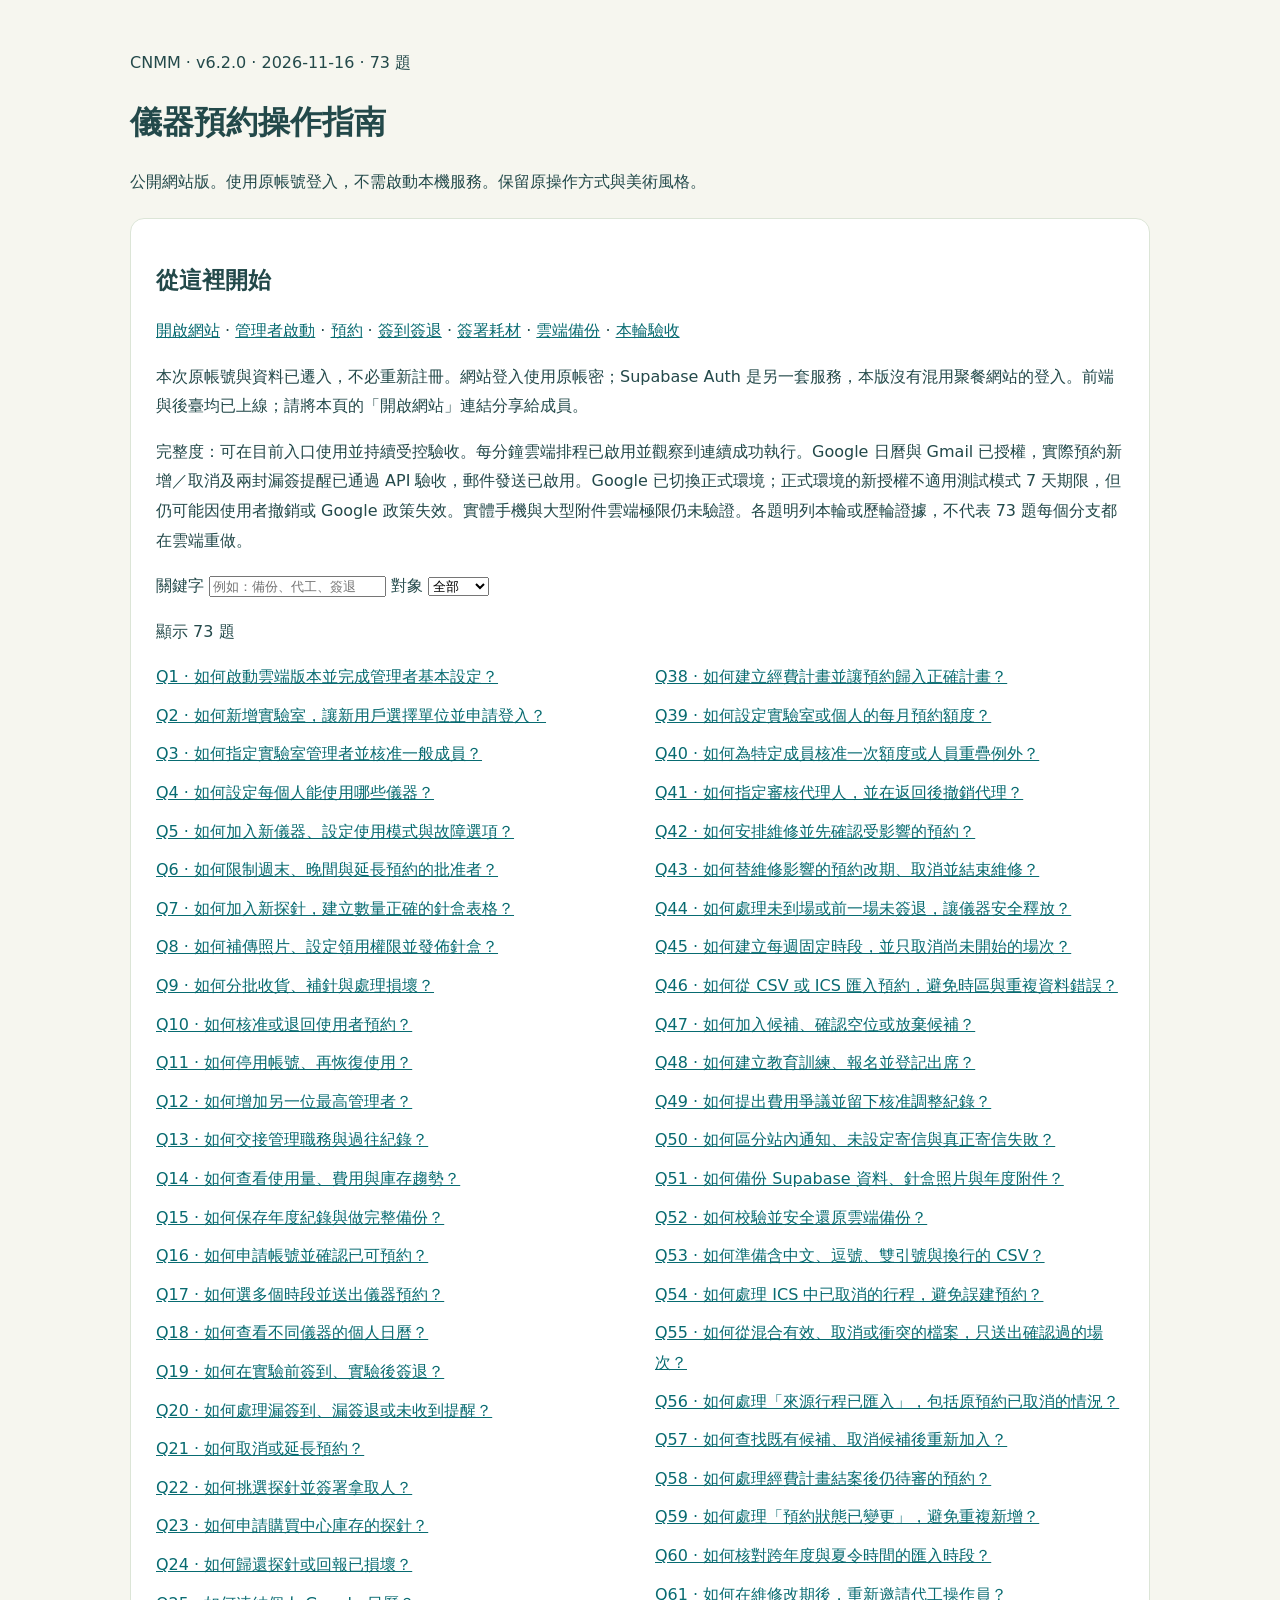
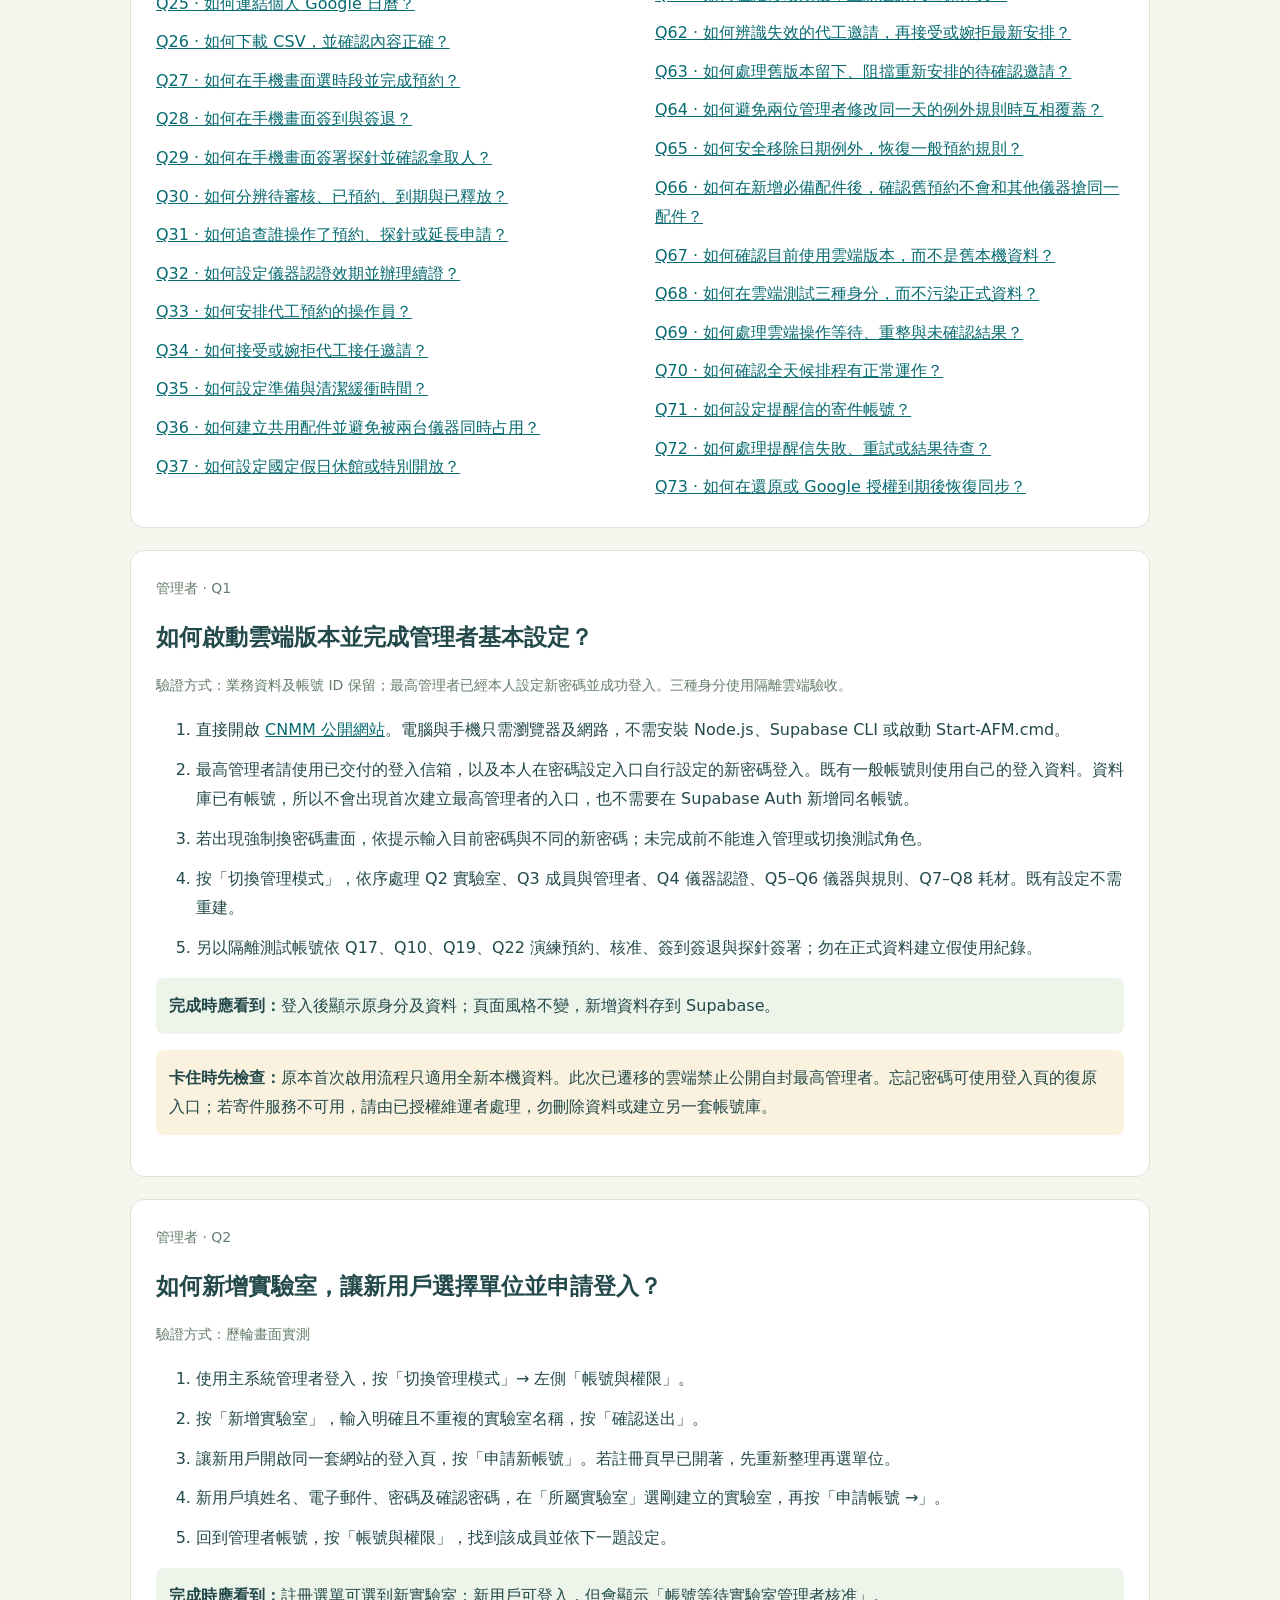
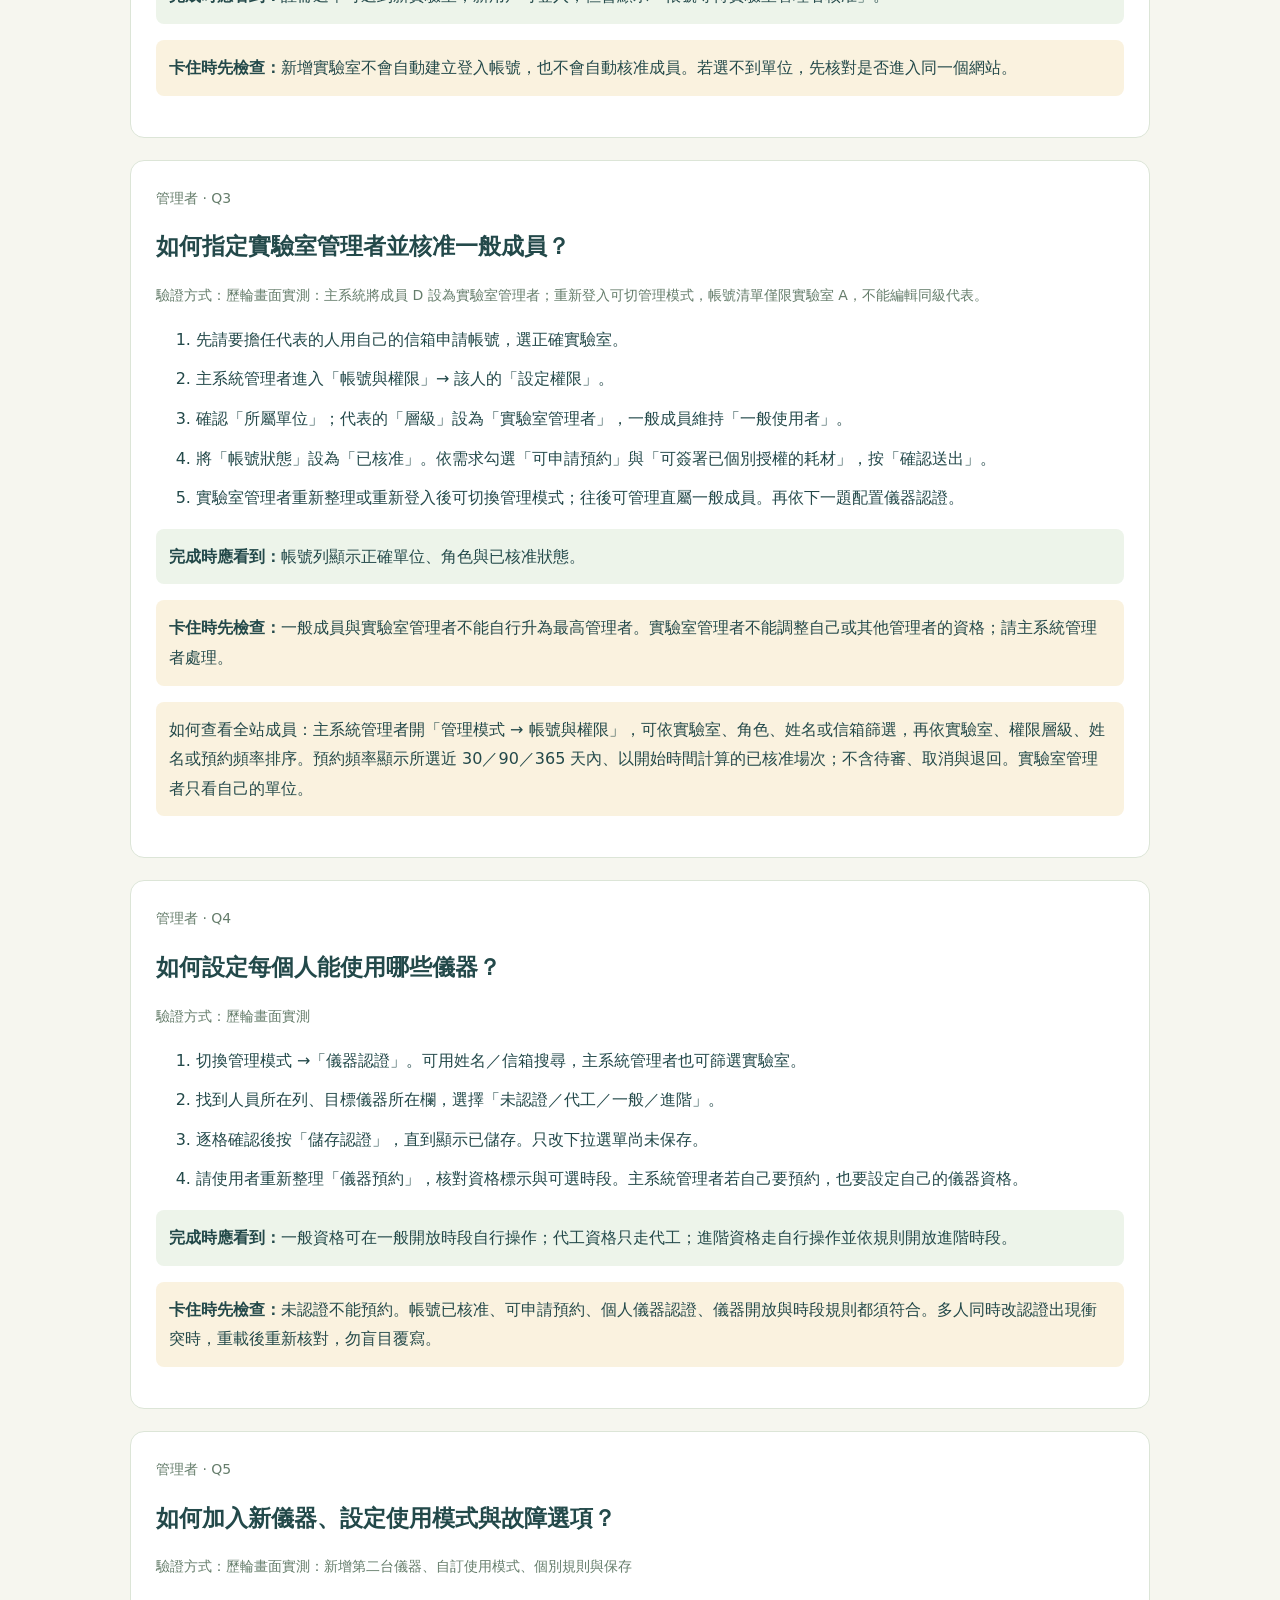
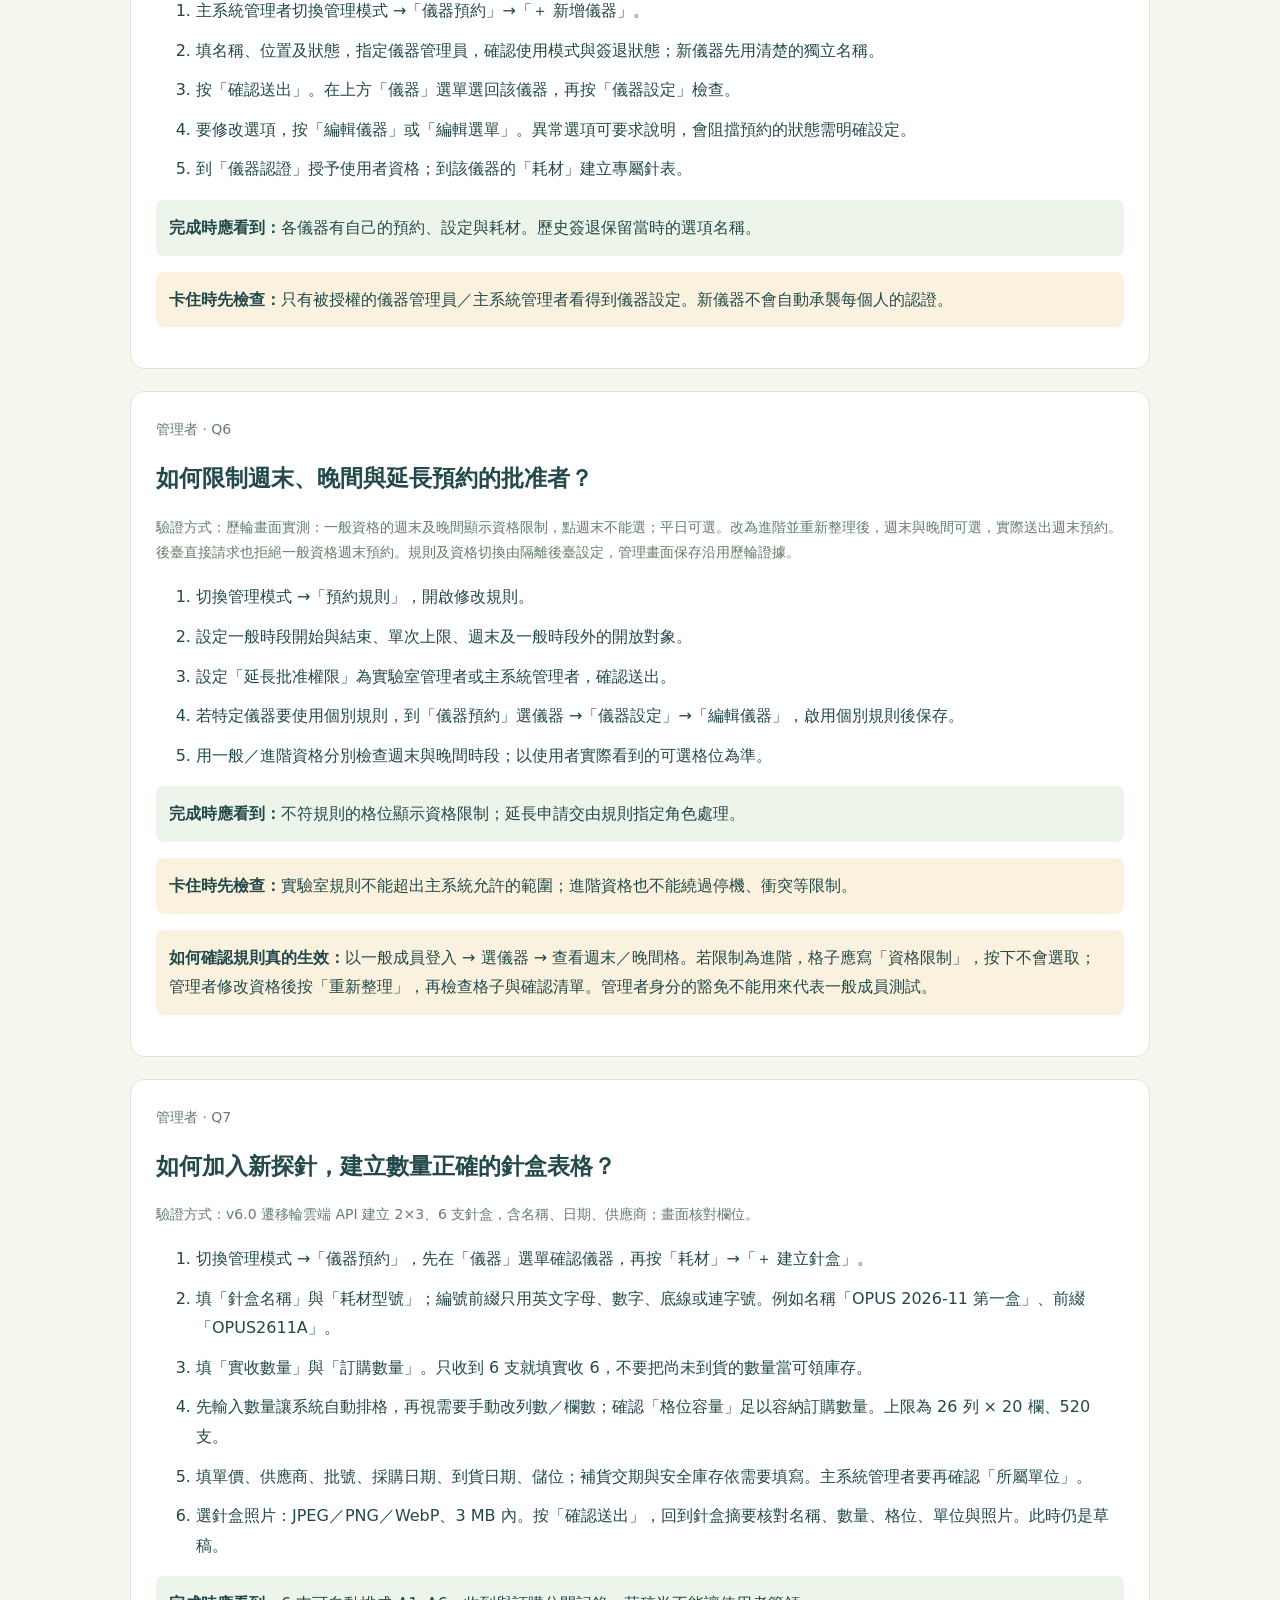
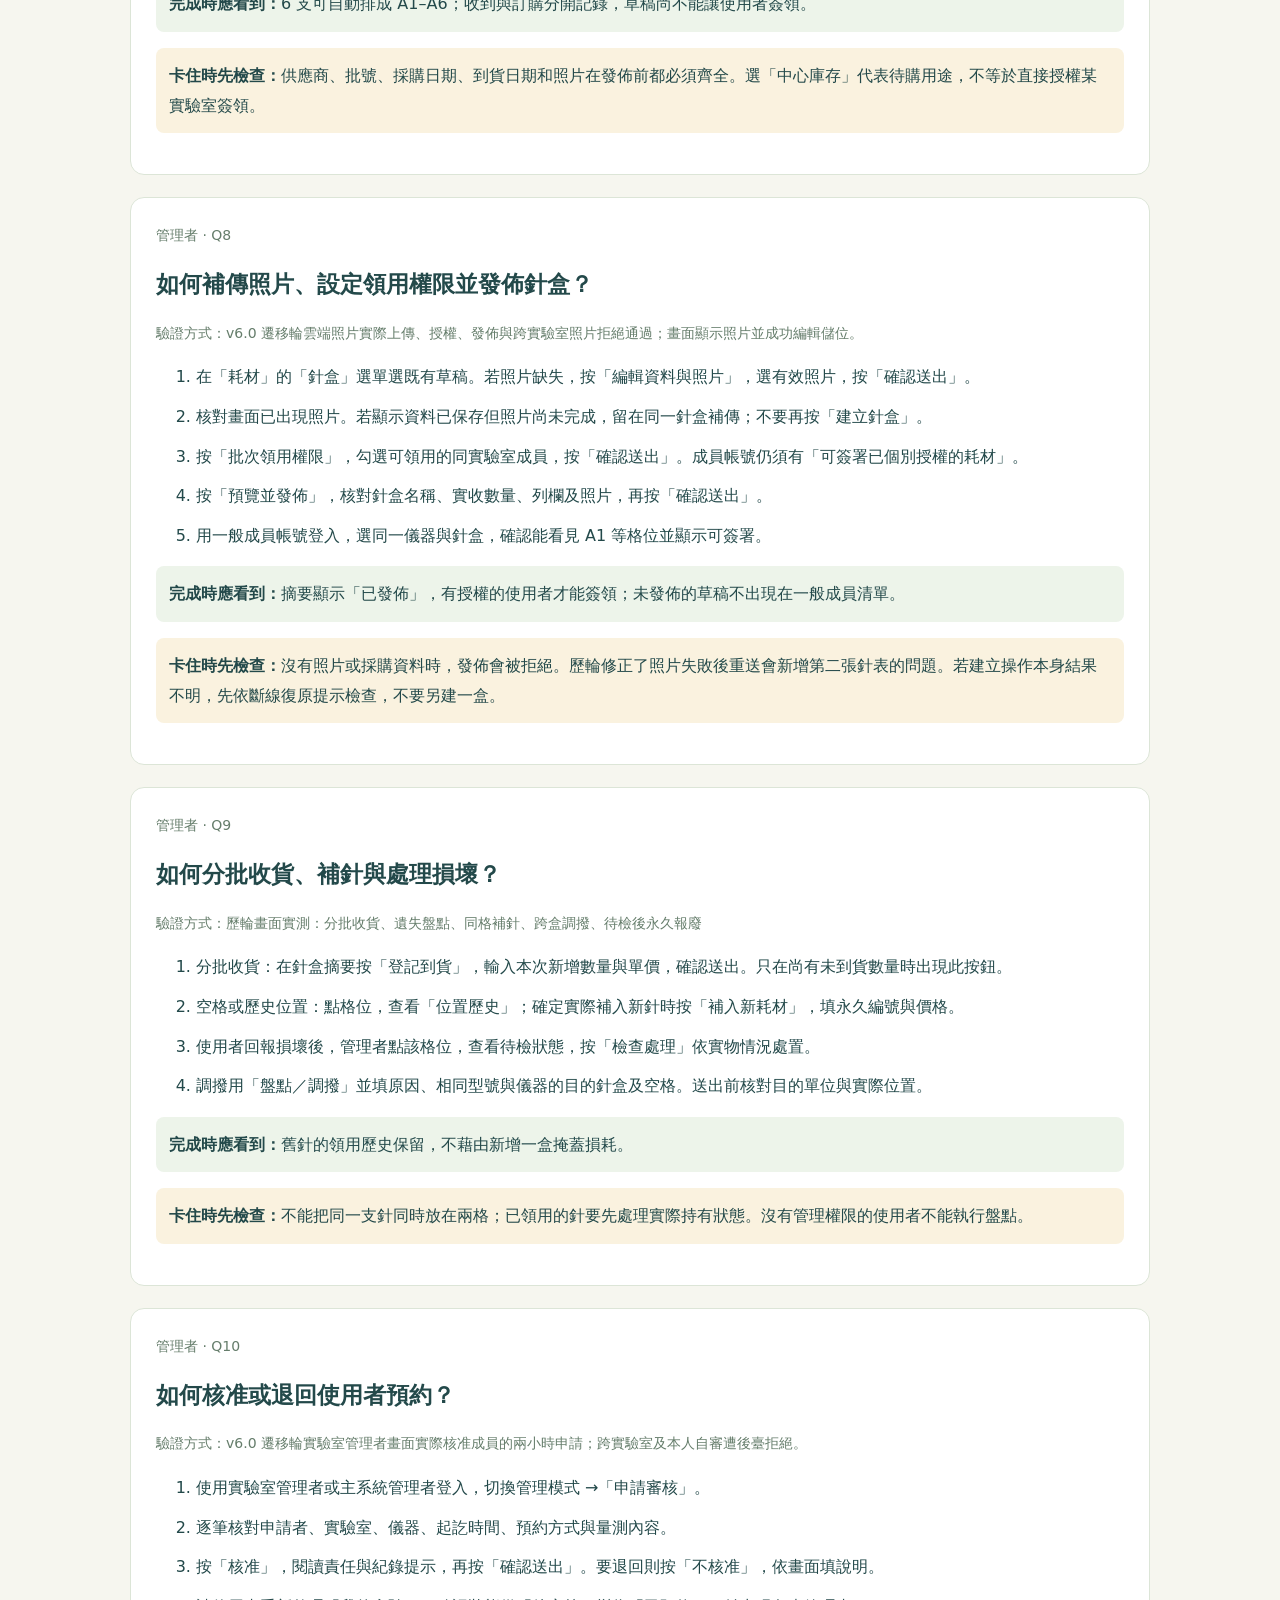
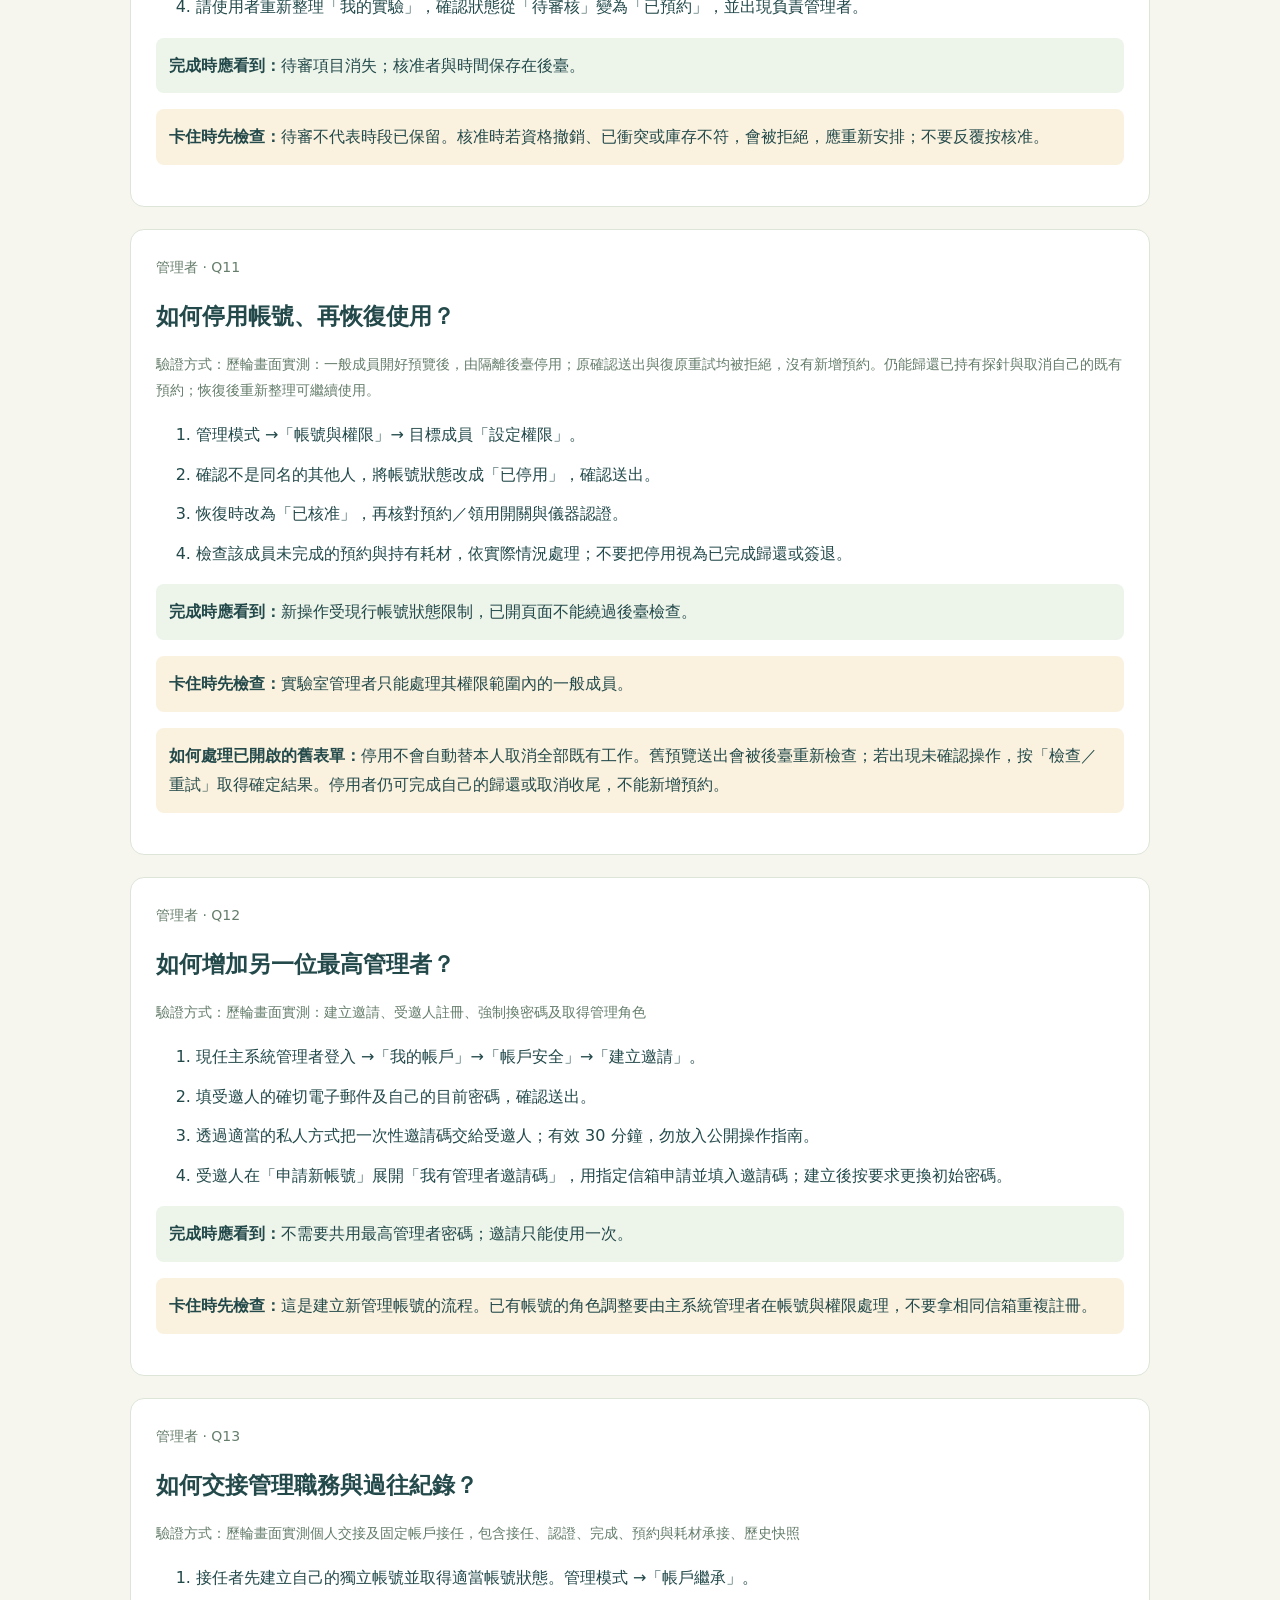
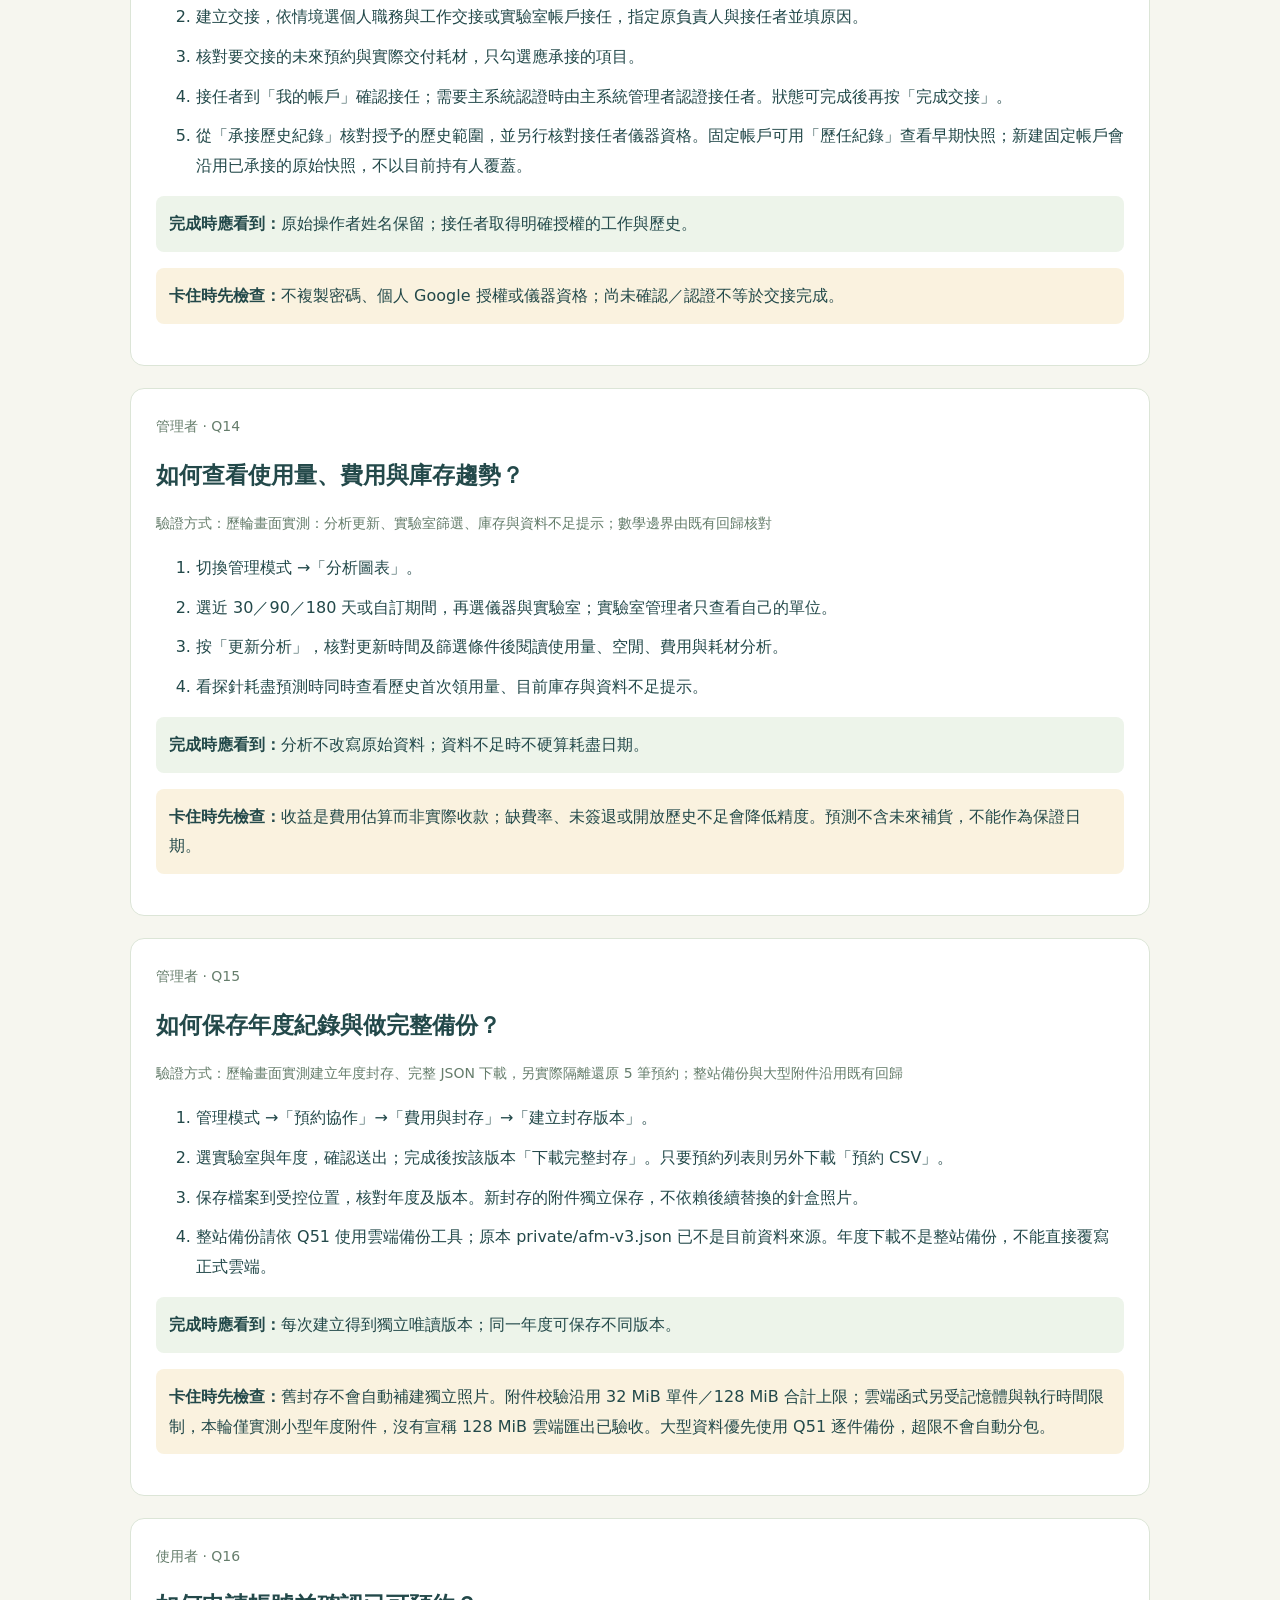
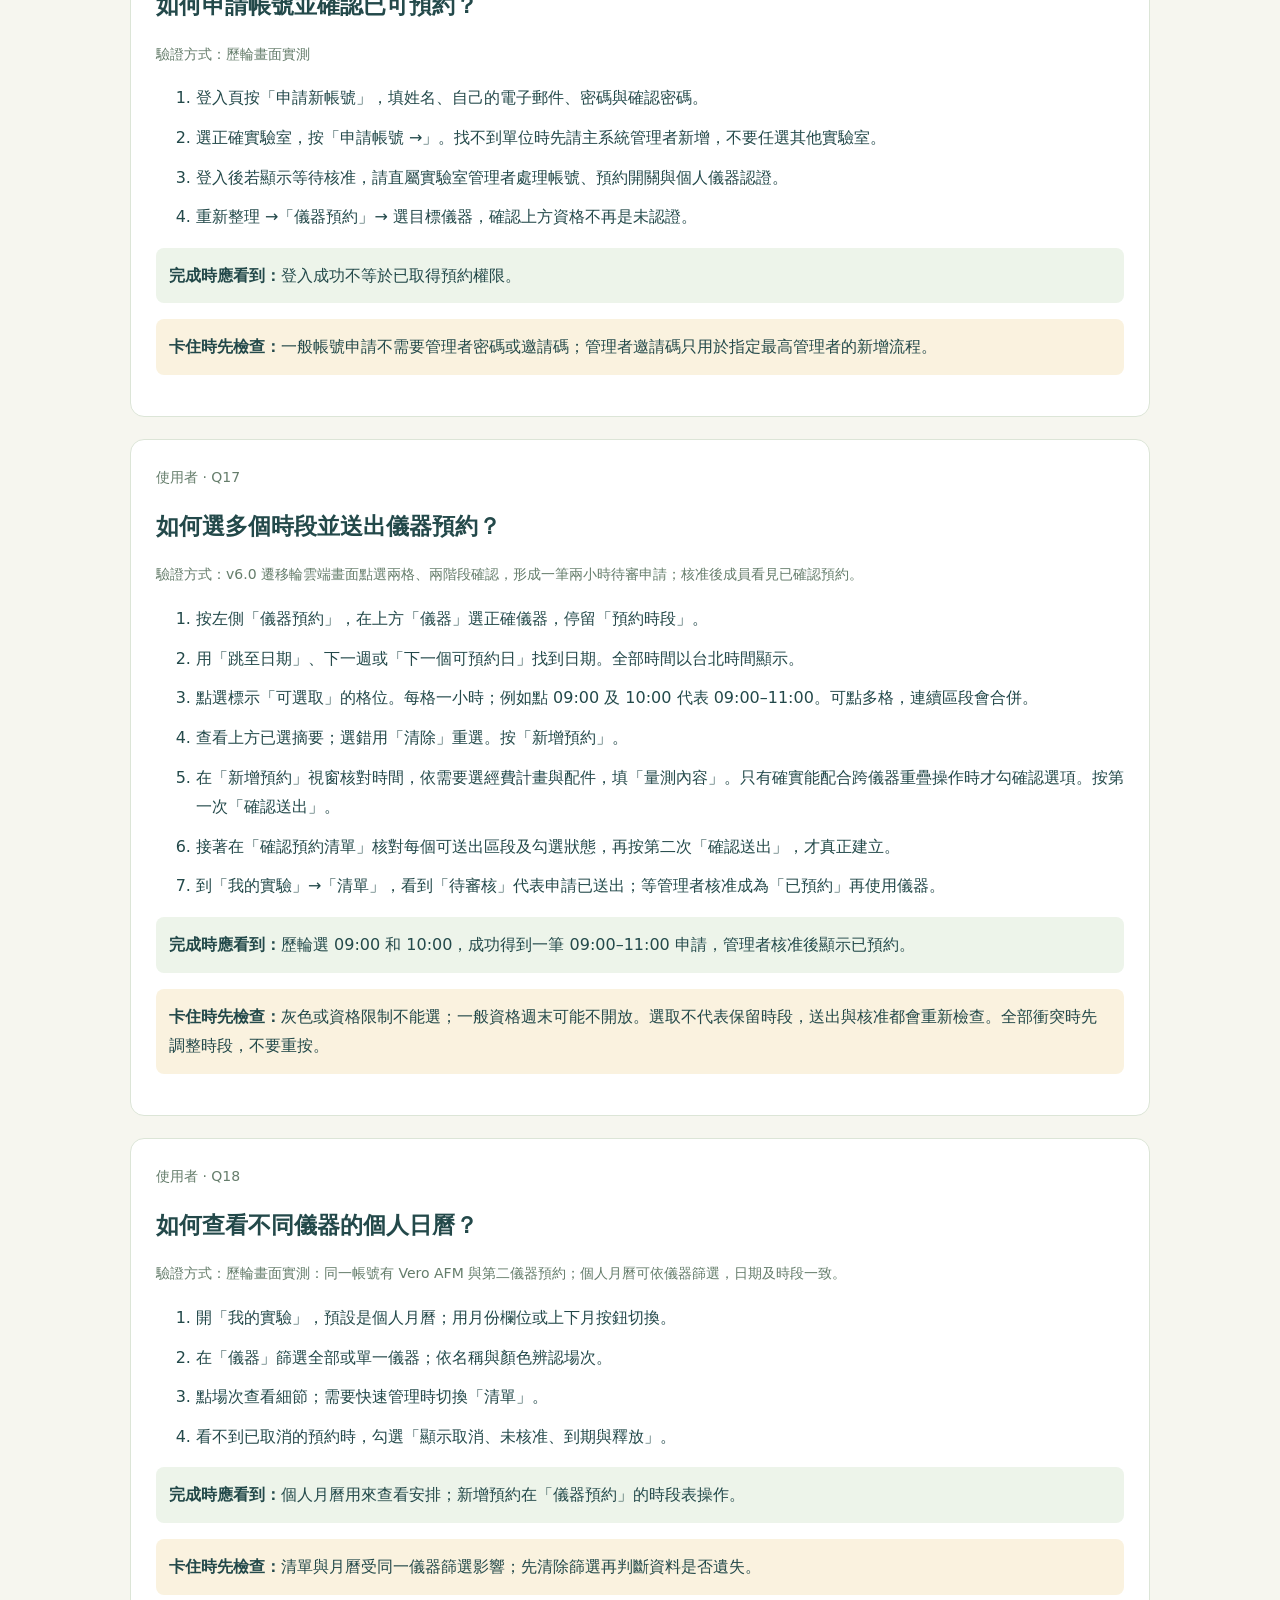
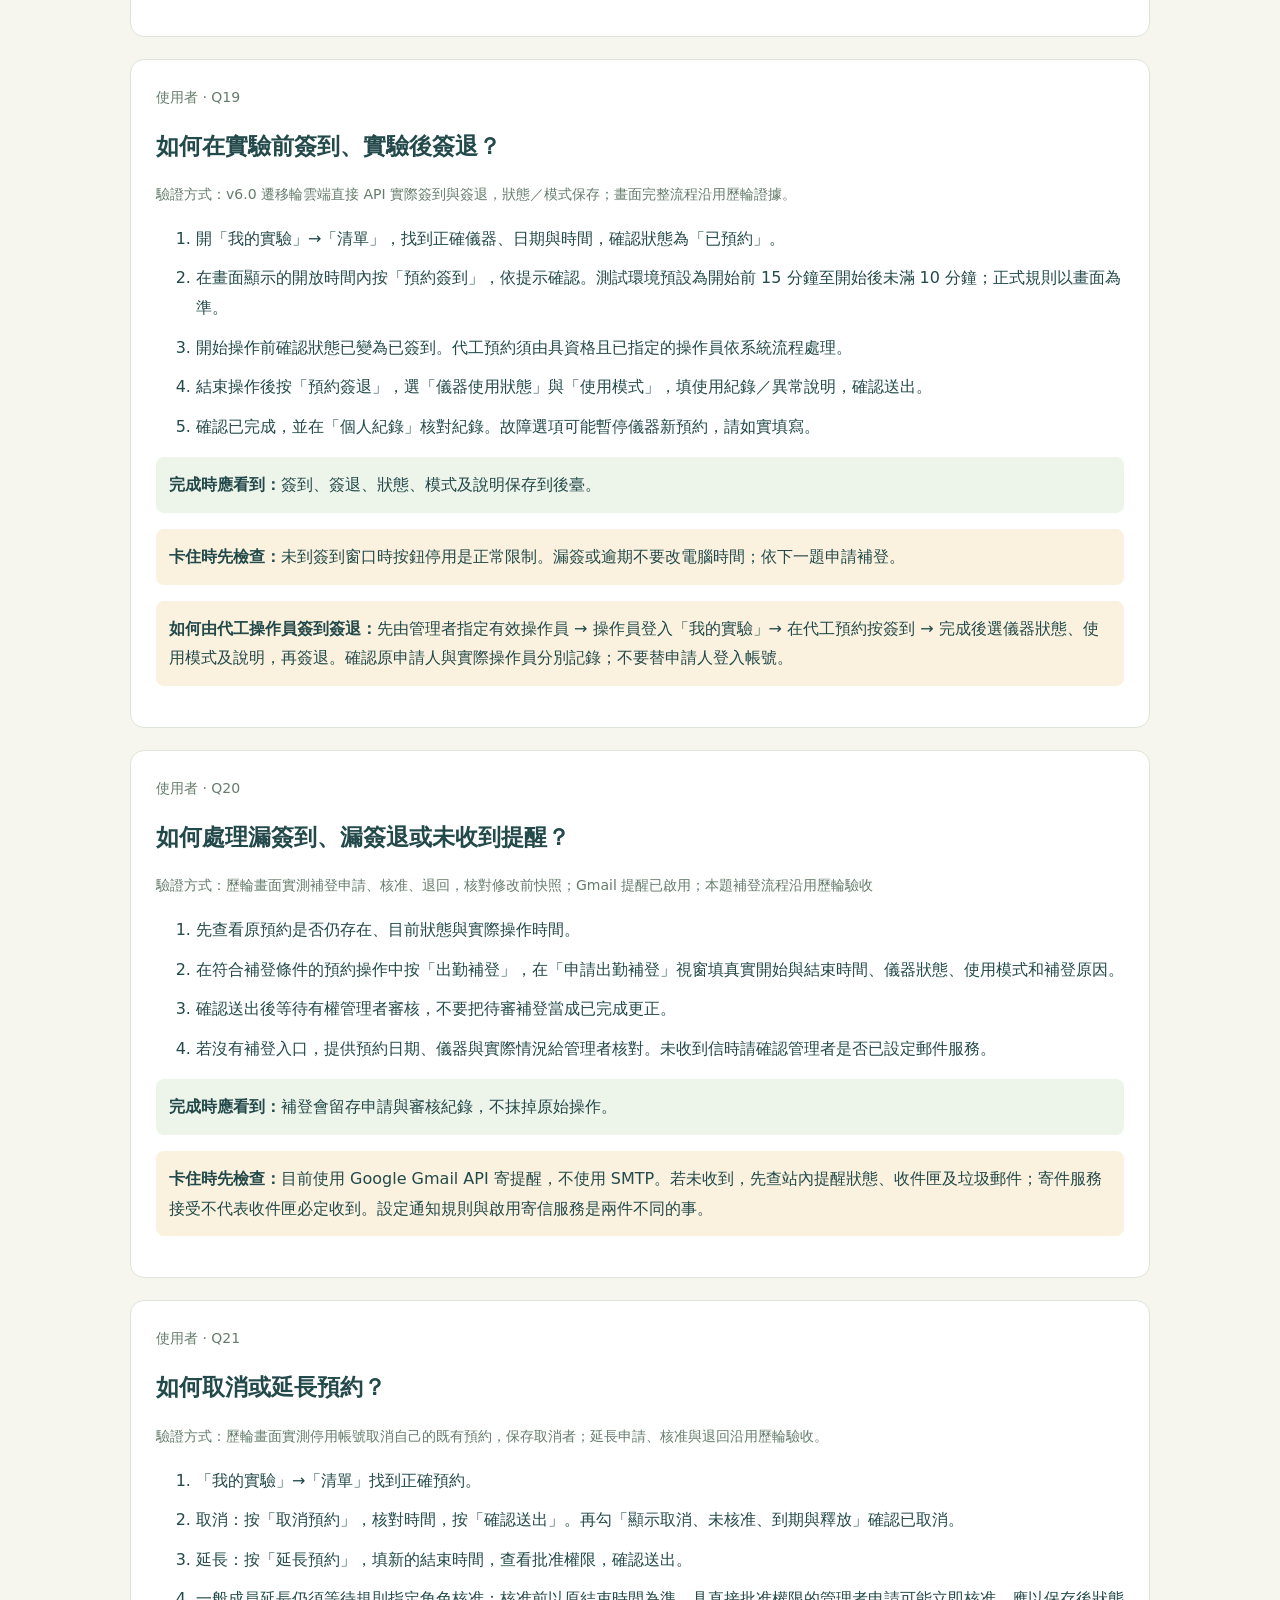
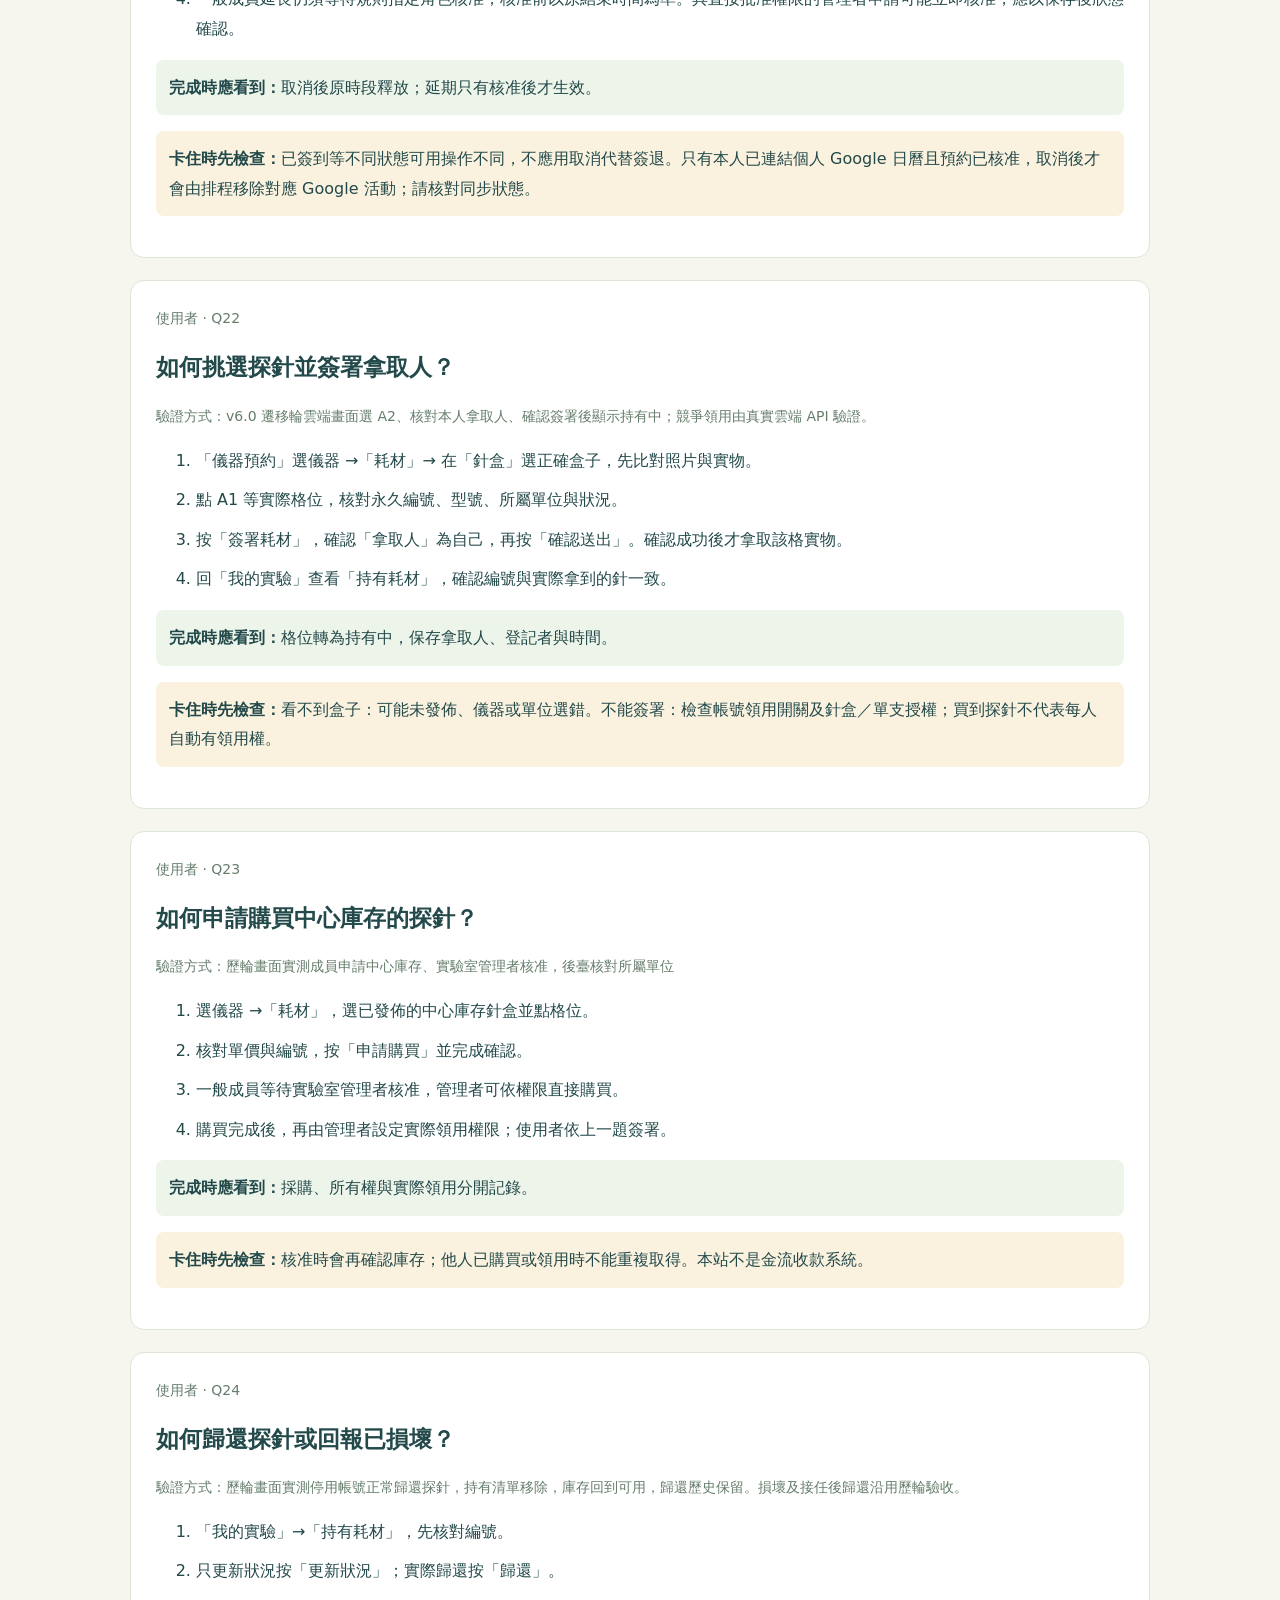
==== guide/index.html @ b44d85e2 "Document member directory filters and booking counts" ====
<!doctype html><html lang="zh-Hant"><meta charset="utf-8"><meta name="viewport" content="width=device-width,initial-scale=1"><title>CNMM 操作指南 v6.2.0</title><style>body{font-family:system-ui,'Microsoft JhengHei',sans-serif;background:#f6f6ef;color:#23494a;max-width:1020px;margin:auto;padding:32px;line-height:1.85}h1,h2{line-height:1.45}h1{font-size:32px}h2{font-size:23px}a{color:#086b71}section,.panel{background:white;border:1px solid #dce5d7;border-radius:14px;padding:25px;margin:22px 0}li{margin:10px 0}nav{columns:2;column-gap:30px}nav a{display:block;break-inside:avoid;margin-bottom:9px}.role,.evidence{font-size:14px;color:#657d6b}.note{background:#faf2df;padding:13px;border-radius:8px}.success{background:#edf4ea;padding:13px;border-radius:8px}table{border-collapse:collapse;width:100%}td,th{border-bottom:1px solid #ddd;text-align:left;padding:12px;vertical-align:top}img{max-width:100%;border:1px solid #dce5d7;border-radius:12px}button{padding:8px 15px}[hidden]{display:none!important} @media(max-width:700px){body{padding:15px}section{padding:18px}nav{columns:1}}@media print{button{display:none}body{background:white;padding:0}section{break-inside:avoid}a{color:inherit}}</style><body><main><header><p>CNMM · v6.2.0 · 2026-11-16 · 73 題</p><h1>儀器預約操作指南</h1><p>公開網站版。使用原帳號登入，不需啟動本機服務。保留原操作方式與美術風格。</p></header><div class="panel"><h2>從這裡開始</h2><p><a href="https://mind-instruments.github.io/">開啟網站</a> · <a href="#q1">管理者啟動</a> · <a href="#q17">預約</a> · <a href="#q19">簽到簽退</a> · <a href="#q22">簽署耗材</a> · <a href="#q51">雲端備份</a> · <a href="#acceptance">本輪驗收</a></p><p>本次原帳號與資料已遷入，不必重新註冊。網站登入使用原帳密；Supabase Auth 是另一套服務，本版沒有混用聚餐網站的登入。前端與後臺均已上線；請將本頁的「開啟網站」連結分享給成員。</p><p>完整度：可在目前入口使用並持續受控驗收。每分鐘雲端排程已啟用並觀察到連續成功執行。Google 日曆與 Gmail 已授權，實際預約新增／取消及兩封漏簽提醒已通過 API 驗收，郵件發送已啟用。Google 已切換正式環境；正式環境的新授權不適用測試模式 7 天期限，但仍可能因使用者撤銷或 Google 政策失效。實體手機與大型附件雲端極限仍未驗證。各題明列本輪或歷輪證據，不代表 73 題每個分支都在雲端重做。</p><label>關鍵字 <input id="guide-search" type="search" placeholder="例如：備份、代工、簽退"></label> <label>對象 <select id="guide-role"><option value="">全部</option><option>管理者</option><option>使用者</option><option>維運</option></select></label><p id="guide-count" role="status">顯示 73 題</p><nav><a href="#q1">Q1 · 如何啟動雲端版本並完成管理者基本設定？</a><a href="#q2">Q2 · 如何新增實驗室，讓新用戶選擇單位並申請登入？</a><a href="#q3">Q3 · 如何指定實驗室管理者並核准一般成員？</a><a href="#q4">Q4 · 如何設定每個人能使用哪些儀器？</a><a href="#q5">Q5 · 如何加入新儀器、設定使用模式與故障選項？</a><a href="#q6">Q6 · 如何限制週末、晚間與延長預約的批准者？</a><a href="#q7">Q7 · 如何加入新探針，建立數量正確的針盒表格？</a><a href="#q8">Q8 · 如何補傳照片、設定領用權限並發佈針盒？</a><a href="#q9">Q9 · 如何分批收貨、補針與處理損壞？</a><a href="#q10">Q10 · 如何核准或退回使用者預約？</a><a href="#q11">Q11 · 如何停用帳號、再恢復使用？</a><a href="#q12">Q12 · 如何增加另一位最高管理者？</a><a href="#q13">Q13 · 如何交接管理職務與過往紀錄？</a><a href="#q14">Q14 · 如何查看使用量、費用與庫存趨勢？</a><a href="#q15">Q15 · 如何保存年度紀錄與做完整備份？</a><a href="#q16">Q16 · 如何申請帳號並確認已可預約？</a><a href="#q17">Q17 · 如何選多個時段並送出儀器預約？</a><a href="#q18">Q18 · 如何查看不同儀器的個人日曆？</a><a href="#q19">Q19 · 如何在實驗前簽到、實驗後簽退？</a><a href="#q20">Q20 · 如何處理漏簽到、漏簽退或未收到提醒？</a><a href="#q21">Q21 · 如何取消或延長預約？</a><a href="#q22">Q22 · 如何挑選探針並簽署拿取人？</a><a href="#q23">Q23 · 如何申請購買中心庫存的探針？</a><a href="#q24">Q24 · 如何歸還探針或回報已損壞？</a><a href="#q25">Q25 · 如何連結個人 Google 日曆？</a><a href="#q26">Q26 · 如何下載 CSV，並確認內容正確？</a><a href="#q27">Q27 · 如何在手機畫面選時段並完成預約？</a><a href="#q28">Q28 · 如何在手機畫面簽到與簽退？</a><a href="#q29">Q29 · 如何在手機畫面簽署探針並確認拿取人？</a><a href="#q30">Q30 · 如何分辨待審核、已預約、到期與已釋放？</a><a href="#q31">Q31 · 如何追查誰操作了預約、探針或延長申請？</a><a href="#q32">Q32 · 如何設定儀器認證效期並辦理續證？</a><a href="#q33">Q33 · 如何安排代工預約的操作員？</a><a href="#q34">Q34 · 如何接受或婉拒代工接任邀請？</a><a href="#q35">Q35 · 如何設定準備與清潔緩衝時間？</a><a href="#q36">Q36 · 如何建立共用配件並避免被兩台儀器同時占用？</a><a href="#q37">Q37 · 如何設定國定假日休館或特別開放？</a><a href="#q38">Q38 · 如何建立經費計畫並讓預約歸入正確計畫？</a><a href="#q39">Q39 · 如何設定實驗室或個人的每月預約額度？</a><a href="#q40">Q40 · 如何為特定成員核准一次額度或人員重疊例外？</a><a href="#q41">Q41 · 如何指定審核代理人，並在返回後撤銷代理？</a><a href="#q42">Q42 · 如何安排維修並先確認受影響的預約？</a><a href="#q43">Q43 · 如何替維修影響的預約改期、取消並結束維修？</a><a href="#q44">Q44 · 如何處理未到場或前一場未簽退，讓儀器安全釋放？</a><a href="#q45">Q45 · 如何建立每週固定時段，並只取消尚未開始的場次？</a><a href="#q46">Q46 · 如何從 CSV 或 ICS 匯入預約，避免時區與重複資料錯誤？</a><a href="#q47">Q47 · 如何加入候補、確認空位或放棄候補？</a><a href="#q48">Q48 · 如何建立教育訓練、報名並登記出席？</a><a href="#q49">Q49 · 如何提出費用爭議並留下核准調整紀錄？</a><a href="#q50">Q50 · 如何區分站內通知、未設定寄信與真正寄信失敗？</a><a href="#q51">Q51 · 如何備份 Supabase 資料、針盒照片與年度附件？</a><a href="#q52">Q52 · 如何校驗並安全還原雲端備份？</a><a href="#q53">Q53 · 如何準備含中文、逗號、雙引號與換行的 CSV？</a><a href="#q54">Q54 · 如何處理 ICS 中已取消的行程，避免誤建預約？</a><a href="#q55">Q55 · 如何從混合有效、取消或衝突的檔案，只送出確認過的場次？</a><a href="#q56">Q56 · 如何處理「來源行程已匯入」，包括原預約已取消的情況？</a><a href="#q57">Q57 · 如何查找既有候補、取消候補後重新加入？</a><a href="#q58">Q58 · 如何處理經費計畫結案後仍待審的預約？</a><a href="#q59">Q59 · 如何處理「預約狀態已變更」，避免重複新增？</a><a href="#q60">Q60 · 如何核對跨年度與夏令時間的匯入時段？</a><a href="#q61">Q61 · 如何在維修改期後，重新邀請代工操作員？</a><a href="#q62">Q62 · 如何辨識失效的代工邀請，再接受或婉拒最新安排？</a><a href="#q63">Q63 · 如何處理舊版本留下、阻擋重新安排的待確認邀請？</a><a href="#q64">Q64 · 如何避免兩位管理者修改同一天的例外規則時互相覆蓋？</a><a href="#q65">Q65 · 如何安全移除日期例外，恢復一般預約規則？</a><a href="#q66">Q66 · 如何在新增必備配件後，確認舊預約不會和其他儀器搶同一配件？</a><a href="#q67">Q67 · 如何確認目前使用雲端版本，而不是舊本機資料？</a><a href="#q68">Q68 · 如何在雲端測試三種身分，而不污染正式資料？</a><a href="#q69">Q69 · 如何處理雲端操作等待、重整與未確認結果？</a><a href="#q70">Q70 · 如何確認全天候排程有正常運作？</a><a href="#q71">Q71 · 如何設定提醒信的寄件帳號？</a><a href="#q72">Q72 · 如何處理提醒信失敗、重試或結果待查？</a><a href="#q73">Q73 · 如何在還原或 Google 授權到期後恢復同步？</a></nav></div><section id="q1"><div class="role">管理者 · Q1</div><h2>如何啟動雲端版本並完成管理者基本設定？</h2><p class="evidence">驗證方式：業務資料及帳號 ID 保留；最高管理者已經本人設定新密碼並成功登入。三種身分使用隔離雲端驗收。</p><ol><li>直接開啟 <a href="https://mind-instruments.github.io/">CNMM 公開網站</a>。電腦與手機只需瀏覽器及網路，不需安裝 Node.js、Supabase CLI 或啟動 Start-AFM.cmd。</li><li>最高管理者請使用已交付的登入信箱，以及本人在密碼設定入口自行設定的新密碼登入。既有一般帳號則使用自己的登入資料。資料庫已有帳號，所以不會出現首次建立最高管理者的入口，也不需要在 Supabase Auth 新增同名帳號。</li><li>若出現強制換密碼畫面，依提示輸入目前密碼與不同的新密碼；未完成前不能進入管理或切換測試角色。</li><li>按「切換管理模式」，依序處理 Q2 實驗室、Q3 成員與管理者、Q4 儀器認證、Q5–Q6 儀器與規則、Q7–Q8 耗材。既有設定不需重建。</li><li>另以隔離測試帳號依 Q17、Q10、Q19、Q22 演練預約、核准、簽到簽退與探針簽署；勿在正式資料建立假使用紀錄。</li></ol><p class="success"><b>完成時應看到：</b>登入後顯示原身分及資料；頁面風格不變，新增資料存到 Supabase。</p><p class="note"><b>卡住時先檢查：</b>原本首次啟用流程只適用全新本機資料。此次已遷移的雲端禁止公開自封最高管理者。忘記密碼可使用登入頁的復原入口；若寄件服務不可用，請由已授權維運者處理，勿刪除資料或建立另一套帳號庫。</p></section><section id="q2"><div class="role">管理者 · Q2</div><h2>如何新增實驗室，讓新用戶選擇單位並申請登入？</h2><p class="evidence">驗證方式：歷輪畫面實測</p><ol><li>使用主系統管理者登入，按「切換管理模式」→ 左側「帳號與權限」。</li><li>按「新增實驗室」，輸入明確且不重複的實驗室名稱，按「確認送出」。</li><li>讓新用戶開啟同一套網站的登入頁，按「申請新帳號」。若註冊頁早已開著，先重新整理再選單位。</li><li>新用戶填姓名、電子郵件、密碼及確認密碼，在「所屬實驗室」選剛建立的實驗室，再按「申請帳號 →」。</li><li>回到管理者帳號，按「帳號與權限」，找到該成員並依下一題設定。</li></ol><p class="success"><b>完成時應看到：</b>註冊選單可選到新實驗室；新用戶可登入，但會顯示「帳號等待實驗室管理者核准」。</p><p class="note"><b>卡住時先檢查：</b>新增實驗室不會自動建立登入帳號，也不會自動核准成員。若選不到單位，先核對是否進入同一個網站。</p></section><section id="q3"><div class="role">管理者 · Q3</div><h2>如何指定實驗室管理者並核准一般成員？</h2><p class="evidence">驗證方式：歷輪畫面實測：主系統將成員 D 設為實驗室管理者；重新登入可切管理模式，帳號清單僅限實驗室 A，不能編輯同級代表。</p><ol><li>先請要擔任代表的人用自己的信箱申請帳號，選正確實驗室。</li><li>主系統管理者進入「帳號與權限」→ 該人的「設定權限」。</li><li>確認「所屬單位」；代表的「層級」設為「實驗室管理者」，一般成員維持「一般使用者」。</li><li>將「帳號狀態」設為「已核准」。依需求勾選「可申請預約」與「可簽署已個別授權的耗材」，按「確認送出」。</li><li>實驗室管理者重新整理或重新登入後可切換管理模式；往後可管理直屬一般成員。再依下一題配置儀器認證。</li></ol><p class="success"><b>完成時應看到：</b>帳號列顯示正確單位、角色與已核准狀態。</p><p class="note"><b>卡住時先檢查：</b>一般成員與實驗室管理者不能自行升為最高管理者。實驗室管理者不能調整自己或其他管理者的資格；請主系統管理者處理。</p><p class="note">如何查看全站成員：主系統管理者開「管理模式 → 帳號與權限」，可依實驗室、角色、姓名或信箱篩選，再依實驗室、權限層級、姓名或預約頻率排序。預約頻率顯示所選近 30／90／365 天內、以開始時間計算的已核准場次；不含待審、取消與退回。實驗室管理者只看自己的單位。</p></section><section id="q4"><div class="role">管理者 · Q4</div><h2>如何設定每個人能使用哪些儀器？</h2><p class="evidence">驗證方式：歷輪畫面實測</p><ol><li>切換管理模式 →「儀器認證」。可用姓名／信箱搜尋，主系統管理者也可篩選實驗室。</li><li>找到人員所在列、目標儀器所在欄，選擇「未認證／代工／一般／進階」。</li><li>逐格確認後按「儲存認證」，直到顯示已儲存。只改下拉選單尚未保存。</li><li>請使用者重新整理「儀器預約」，核對資格標示與可選時段。主系統管理者若自己要預約，也要設定自己的儀器資格。</li></ol><p class="success"><b>完成時應看到：</b>一般資格可在一般開放時段自行操作；代工資格只走代工；進階資格走自行操作並依規則開放進階時段。</p><p class="note"><b>卡住時先檢查：</b>未認證不能預約。帳號已核准、可申請預約、個人儀器認證、儀器開放與時段規則都須符合。多人同時改認證出現衝突時，重載後重新核對，勿盲目覆寫。</p></section><section id="q5"><div class="role">管理者 · Q5</div><h2>如何加入新儀器、設定使用模式與故障選項？</h2><p class="evidence">驗證方式：歷輪畫面實測：新增第二台儀器、自訂使用模式、個別規則與保存</p><ol><li>主系統管理者切換管理模式 →「儀器預約」→「＋ 新增儀器」。</li><li>填名稱、位置及狀態，指定儀器管理員，確認使用模式與簽退狀態；新儀器先用清楚的獨立名稱。</li><li>按「確認送出」。在上方「儀器」選單選回該儀器，再按「儀器設定」檢查。</li><li>要修改選項，按「編輯儀器」或「編輯選單」。異常選項可要求說明，會阻擋預約的狀態需明確設定。</li><li>到「儀器認證」授予使用者資格；到該儀器的「耗材」建立專屬針表。</li></ol><p class="success"><b>完成時應看到：</b>各儀器有自己的預約、設定與耗材。歷史簽退保留當時的選項名稱。</p><p class="note"><b>卡住時先檢查：</b>只有被授權的儀器管理員／主系統管理者看得到儀器設定。新儀器不會自動承襲每個人的認證。</p></section><section id="q6"><div class="role">管理者 · Q6</div><h2>如何限制週末、晚間與延長預約的批准者？</h2><p class="evidence">驗證方式：歷輪畫面實測：一般資格的週末及晚間顯示資格限制，點週末不能選；平日可選。改為進階並重新整理後，週末與晚間可選，實際送出週末預約。後臺直接請求也拒絕一般資格週末預約。規則及資格切換由隔離後臺設定，管理畫面保存沿用歷輪證據。</p><ol><li>切換管理模式 →「預約規則」，開啟修改規則。</li><li>設定一般時段開始與結束、單次上限、週末及一般時段外的開放對象。</li><li>設定「延長批准權限」為實驗室管理者或主系統管理者，確認送出。</li><li>若特定儀器要使用個別規則，到「儀器預約」選儀器 →「儀器設定」→「編輯儀器」，啟用個別規則後保存。</li><li>用一般／進階資格分別檢查週末與晚間時段；以使用者實際看到的可選格位為準。</li></ol><p class="success"><b>完成時應看到：</b>不符規則的格位顯示資格限制；延長申請交由規則指定角色處理。</p><p class="note"><b>卡住時先檢查：</b>實驗室規則不能超出主系統允許的範圍；進階資格也不能繞過停機、衝突等限制。</p><p class="note"><b>如何確認規則真的生效：</b>以一般成員登入 → 選儀器 → 查看週末／晚間格。若限制為進階，格子應寫「資格限制」，按下不會選取；管理者修改資格後按「重新整理」，再檢查格子與確認清單。管理者身分的豁免不能用來代表一般成員測試。</p></section><section id="q7"><div class="role">管理者 · Q7</div><h2>如何加入新探針，建立數量正確的針盒表格？</h2><p class="evidence">驗證方式：v6.0 遷移輪雲端 API 建立 2×3、6 支針盒，含名稱、日期、供應商；畫面核對欄位。</p><ol><li>切換管理模式 →「儀器預約」，先在「儀器」選單確認儀器，再按「耗材」→「＋ 建立針盒」。</li><li>填「針盒名稱」與「耗材型號」；編號前綴只用英文字母、數字、底線或連字號。例如名稱「OPUS 2026-11 第一盒」、前綴「OPUS2611A」。</li><li>填「實收數量」與「訂購數量」。只收到 6 支就填實收 6，不要把尚未到貨的數量當可領庫存。</li><li>先輸入數量讓系統自動排格，再視需要手動改列數／欄數；確認「格位容量」足以容納訂購數量。上限為 26 列 × 20 欄、520 支。</li><li>填單價、供應商、批號、採購日期、到貨日期、儲位；補貨交期與安全庫存依需要填寫。主系統管理者要再確認「所屬單位」。</li><li>選針盒照片：JPEG／PNG／WebP、3 MB 內。按「確認送出」，回到針盒摘要核對名稱、數量、格位、單位與照片。此時仍是草稿。</li></ol><p class="success"><b>完成時應看到：</b>6 支可自動排成 A1–A6；收到與訂購分開記錄，草稿尚不能讓使用者簽領。</p><p class="note"><b>卡住時先檢查：</b>供應商、批號、採購日期、到貨日期和照片在發佈前都必須齊全。選「中心庫存」代表待購用途，不等於直接授權某實驗室簽領。</p></section><section id="q8"><div class="role">管理者 · Q8</div><h2>如何補傳照片、設定領用權限並發佈針盒？</h2><p class="evidence">驗證方式：v6.0 遷移輪雲端照片實際上傳、授權、發佈與跨實驗室照片拒絕通過；畫面顯示照片並成功編輯儲位。</p><ol><li>在「耗材」的「針盒」選單選既有草稿。若照片缺失，按「編輯資料與照片」，選有效照片，按「確認送出」。</li><li>核對畫面已出現照片。若顯示資料已保存但照片尚未完成，留在同一針盒補傳；不要再按「建立針盒」。</li><li>按「批次領用權限」，勾選可領用的同實驗室成員，按「確認送出」。成員帳號仍須有「可簽署已個別授權的耗材」。</li><li>按「預覽並發佈」，核對針盒名稱、實收數量、列欄及照片，再按「確認送出」。</li><li>用一般成員帳號登入，選同一儀器與針盒，確認能看見 A1 等格位並顯示可簽署。</li></ol><p class="success"><b>完成時應看到：</b>摘要顯示「已發佈」，有授權的使用者才能簽領；未發佈的草稿不出現在一般成員清單。</p><p class="note"><b>卡住時先檢查：</b>沒有照片或採購資料時，發佈會被拒絕。歷輪修正了照片失敗後重送會新增第二張針表的問題。若建立操作本身結果不明，先依斷線復原提示檢查，不要另建一盒。</p></section><section id="q9"><div class="role">管理者 · Q9</div><h2>如何分批收貨、補針與處理損壞？</h2><p class="evidence">驗證方式：歷輪畫面實測：分批收貨、遺失盤點、同格補針、跨盒調撥、待檢後永久報廢</p><ol><li>分批收貨：在針盒摘要按「登記到貨」，輸入本次新增數量與單價，確認送出。只在尚有未到貨數量時出現此按鈕。</li><li>空格或歷史位置：點格位，查看「位置歷史」；確定實際補入新針時按「補入新耗材」，填永久編號與價格。</li><li>使用者回報損壞後，管理者點該格位，查看待檢狀態，按「檢查處理」依實物情況處置。</li><li>調撥用「盤點／調撥」並填原因、相同型號與儀器的目的針盒及空格。送出前核對目的單位與實際位置。</li></ol><p class="success"><b>完成時應看到：</b>舊針的領用歷史保留，不藉由新增一盒掩蓋損耗。</p><p class="note"><b>卡住時先檢查：</b>不能把同一支針同時放在兩格；已領用的針要先處理實際持有狀態。沒有管理權限的使用者不能執行盤點。</p></section><section id="q10"><div class="role">管理者 · Q10</div><h2>如何核准或退回使用者預約？</h2><p class="evidence">驗證方式：v6.0 遷移輪實驗室管理者畫面實際核准成員的兩小時申請；跨實驗室及本人自審遭後臺拒絕。</p><ol><li>使用實驗室管理者或主系統管理者登入，切換管理模式 →「申請審核」。</li><li>逐筆核對申請者、實驗室、儀器、起訖時間、預約方式與量測內容。</li><li>按「核准」，閱讀責任與紀錄提示，再按「確認送出」。要退回則按「不核准」，依畫面填說明。</li><li>請使用者重新整理「我的實驗」，確認狀態從「待審核」變為「已預約」，並出現負責管理者。</li></ol><p class="success"><b>完成時應看到：</b>待審項目消失；核准者與時間保存在後臺。</p><p class="note"><b>卡住時先檢查：</b>待審不代表時段已保留。核准時若資格撤銷、已衝突或庫存不符，會被拒絕，應重新安排；不要反覆按核准。</p></section><section id="q11"><div class="role">管理者 · Q11</div><h2>如何停用帳號、再恢復使用？</h2><p class="evidence">驗證方式：歷輪畫面實測：一般成員開好預覽後，由隔離後臺停用；原確認送出與復原重試均被拒絕，沒有新增預約。仍能歸還已持有探針與取消自己的既有預約；恢復後重新整理可繼續使用。</p><ol><li>管理模式 →「帳號與權限」→ 目標成員「設定權限」。</li><li>確認不是同名的其他人，將帳號狀態改成「已停用」，確認送出。</li><li>恢復時改為「已核准」，再核對預約／領用開關與儀器認證。</li><li>檢查該成員未完成的預約與持有耗材，依實際情況處理；不要把停用視為已完成歸還或簽退。</li></ol><p class="success"><b>完成時應看到：</b>新操作受現行帳號狀態限制，已開頁面不能繞過後臺檢查。</p><p class="note"><b>卡住時先檢查：</b>實驗室管理者只能處理其權限範圍內的一般成員。</p><p class="note"><b>如何處理已開啟的舊表單：</b>停用不會自動替本人取消全部既有工作。舊預覽送出會被後臺重新檢查；若出現未確認操作，按「檢查／重試」取得確定結果。停用者仍可完成自己的歸還或取消收尾，不能新增預約。</p></section><section id="q12"><div class="role">管理者 · Q12</div><h2>如何增加另一位最高管理者？</h2><p class="evidence">驗證方式：歷輪畫面實測：建立邀請、受邀人註冊、強制換密碼及取得管理角色</p><ol><li>現任主系統管理者登入 →「我的帳戶」→「帳戶安全」→「建立邀請」。</li><li>填受邀人的確切電子郵件及自己的目前密碼，確認送出。</li><li>透過適當的私人方式把一次性邀請碼交給受邀人；有效 30 分鐘，勿放入公開操作指南。</li><li>受邀人在「申請新帳號」展開「我有管理者邀請碼」，用指定信箱申請並填入邀請碼；建立後按要求更換初始密碼。</li></ol><p class="success"><b>完成時應看到：</b>不需要共用最高管理者密碼；邀請只能使用一次。</p><p class="note"><b>卡住時先檢查：</b>這是建立新管理帳號的流程。已有帳號的角色調整要由主系統管理者在帳號與權限處理，不要拿相同信箱重複註冊。</p></section><section id="q13"><div class="role">管理者 · Q13</div><h2>如何交接管理職務與過往紀錄？</h2><p class="evidence">驗證方式：歷輪畫面實測個人交接及固定帳戶接任，包含接任、認證、完成、預約與耗材承接、歷史快照</p><ol><li>接任者先建立自己的獨立帳號並取得適當帳號狀態。管理模式 →「帳戶繼承」。</li><li>建立交接，依情境選個人職務與工作交接或實驗室帳戶接任，指定原負責人與接任者並填原因。</li><li>核對要交接的未來預約與實際交付耗材，只勾選應承接的項目。</li><li>接任者到「我的帳戶」確認接任；需要主系統認證時由主系統管理者認證接任者。狀態可完成後再按「完成交接」。</li><li>從「承接歷史紀錄」核對授予的歷史範圍，並另行核對接任者儀器資格。固定帳戶可用「歷任紀錄」查看早期快照；新建固定帳戶會沿用已承接的原始快照，不以目前持有人覆蓋。</li></ol><p class="success"><b>完成時應看到：</b>原始操作者姓名保留；接任者取得明確授權的工作與歷史。</p><p class="note"><b>卡住時先檢查：</b>不複製密碼、個人 Google 授權或儀器資格；尚未確認／認證不等於交接完成。</p></section><section id="q14"><div class="role">管理者 · Q14</div><h2>如何查看使用量、費用與庫存趨勢？</h2><p class="evidence">驗證方式：歷輪畫面實測：分析更新、實驗室篩選、庫存與資料不足提示；數學邊界由既有回歸核對</p><ol><li>切換管理模式 →「分析圖表」。</li><li>選近 30／90／180 天或自訂期間，再選儀器與實驗室；實驗室管理者只查看自己的單位。</li><li>按「更新分析」，核對更新時間及篩選條件後閱讀使用量、空閒、費用與耗材分析。</li><li>看探針耗盡預測時同時查看歷史首次領用量、目前庫存與資料不足提示。</li></ol><p class="success"><b>完成時應看到：</b>分析不改寫原始資料；資料不足時不硬算耗盡日期。</p><p class="note"><b>卡住時先檢查：</b>收益是費用估算而非實際收款；缺費率、未簽退或開放歷史不足會降低精度。預測不含未來補貨，不能作為保證日期。</p></section><section id="q15"><div class="role">管理者 · Q15</div><h2>如何保存年度紀錄與做完整備份？</h2><p class="evidence">驗證方式：歷輪畫面實測建立年度封存、完整 JSON 下載，另實際隔離還原 5 筆預約；整站備份與大型附件沿用既有回歸</p><ol><li>管理模式 →「預約協作」→「費用與封存」→「建立封存版本」。</li><li>選實驗室與年度，確認送出；完成後按該版本「下載完整封存」。只要預約列表則另外下載「預約 CSV」。</li><li>保存檔案到受控位置，核對年度及版本。新封存的附件獨立保存，不依賴後續替換的針盒照片。</li><li>整站備份請依 Q51 使用雲端備份工具；原本 private/afm-v3.json 已不是目前資料來源。年度下載不是整站備份，不能直接覆寫正式雲端。</li></ol><p class="success"><b>完成時應看到：</b>每次建立得到獨立唯讀版本；同一年度可保存不同版本。</p><p class="note"><b>卡住時先檢查：</b>舊封存不會自動補建獨立照片。附件校驗沿用 32 MiB 單件／128 MiB 合計上限；雲端函式另受記憶體與執行時間限制，本輪僅實測小型年度附件，沒有宣稱 128 MiB 雲端匯出已驗收。大型資料優先使用 Q51 逐件備份，超限不會自動分包。</p></section><section id="q16"><div class="role">使用者 · Q16</div><h2>如何申請帳號並確認已可預約？</h2><p class="evidence">驗證方式：歷輪畫面實測</p><ol><li>登入頁按「申請新帳號」，填姓名、自己的電子郵件、密碼與確認密碼。</li><li>選正確實驗室，按「申請帳號 →」。找不到單位時先請主系統管理者新增，不要任選其他實驗室。</li><li>登入後若顯示等待核准，請直屬實驗室管理者處理帳號、預約開關與個人儀器認證。</li><li>重新整理 →「儀器預約」→ 選目標儀器，確認上方資格不再是未認證。</li></ol><p class="success"><b>完成時應看到：</b>登入成功不等於已取得預約權限。</p><p class="note"><b>卡住時先檢查：</b>一般帳號申請不需要管理者密碼或邀請碼；管理者邀請碼只用於指定最高管理者的新增流程。</p></section><section id="q17"><div class="role">使用者 · Q17</div><h2>如何選多個時段並送出儀器預約？</h2><p class="evidence">驗證方式：v6.0 遷移輪雲端畫面點選兩格、兩階段確認，形成一筆兩小時待審申請；核准後成員看見已確認預約。</p><ol><li>按左側「儀器預約」，在上方「儀器」選正確儀器，停留「預約時段」。</li><li>用「跳至日期」、下一週或「下一個可預約日」找到日期。全部時間以台北時間顯示。</li><li>點選標示「可選取」的格位。每格一小時；例如點 09:00 及 10:00 代表 09:00–11:00。可點多格，連續區段會合併。</li><li>查看上方已選摘要；選錯用「清除」重選。按「新增預約」。</li><li>在「新增預約」視窗核對時間，依需要選經費計畫與配件，填「量測內容」。只有確實能配合跨儀器重疊操作時才勾確認選項。按第一次「確認送出」。</li><li>接著在「確認預約清單」核對每個可送出區段及勾選狀態，再按第二次「確認送出」，才真正建立。</li><li>到「我的實驗」→「清單」，看到「待審核」代表申請已送出；等管理者核准成為「已預約」再使用儀器。</li></ol><p class="success"><b>完成時應看到：</b>歷輪選 09:00 和 10:00，成功得到一筆 09:00–11:00 申請，管理者核准後顯示已預約。</p><p class="note"><b>卡住時先檢查：</b>灰色或資格限制不能選；一般資格週末可能不開放。選取不代表保留時段，送出與核准都會重新檢查。全部衝突時先調整時段，不要重按。</p></section><section id="q18"><div class="role">使用者 · Q18</div><h2>如何查看不同儀器的個人日曆？</h2><p class="evidence">驗證方式：歷輪畫面實測：同一帳號有 Vero AFM 與第二儀器預約；個人月曆可依儀器篩選，日期及時段一致。</p><ol><li>開「我的實驗」，預設是個人月曆；用月份欄位或上下月按鈕切換。</li><li>在「儀器」篩選全部或單一儀器；依名稱與顏色辨認場次。</li><li>點場次查看細節；需要快速管理時切換「清單」。</li><li>看不到已取消的預約時，勾選「顯示取消、未核准、到期與釋放」。</li></ol><p class="success"><b>完成時應看到：</b>個人月曆用來查看安排；新增預約在「儀器預約」的時段表操作。</p><p class="note"><b>卡住時先檢查：</b>清單與月曆受同一儀器篩選影響；先清除篩選再判斷資料是否遺失。</p></section><section id="q19"><div class="role">使用者 · Q19</div><h2>如何在實驗前簽到、實驗後簽退？</h2><p class="evidence">驗證方式：v6.0 遷移輪雲端直接 API 實際簽到與簽退，狀態／模式保存；畫面完整流程沿用歷輪證據。</p><ol><li>開「我的實驗」→「清單」，找到正確儀器、日期與時間，確認狀態為「已預約」。</li><li>在畫面顯示的開放時間內按「預約簽到」，依提示確認。測試環境預設為開始前 15 分鐘至開始後未滿 10 分鐘；正式規則以畫面為準。</li><li>開始操作前確認狀態已變為已簽到。代工預約須由具資格且已指定的操作員依系統流程處理。</li><li>結束操作後按「預約簽退」，選「儀器使用狀態」與「使用模式」，填使用紀錄／異常說明，確認送出。</li><li>確認已完成，並在「個人紀錄」核對紀錄。故障選項可能暫停儀器新預約，請如實填寫。</li></ol><p class="success"><b>完成時應看到：</b>簽到、簽退、狀態、模式及說明保存到後臺。</p><p class="note"><b>卡住時先檢查：</b>未到簽到窗口時按鈕停用是正常限制。漏簽或逾期不要改電腦時間；依下一題申請補登。</p><p class="note"><b>如何由代工操作員簽到簽退：</b>先由管理者指定有效操作員 → 操作員登入「我的實驗」→ 在代工預約按簽到 → 完成後選儀器狀態、使用模式及說明，再簽退。確認原申請人與實際操作員分別記錄；不要替申請人登入帳號。</p></section><section id="q20"><div class="role">使用者 · Q20</div><h2>如何處理漏簽到、漏簽退或未收到提醒？</h2><p class="evidence">驗證方式：歷輪畫面實測補登申請、核准、退回，核對修改前快照；Gmail 提醒已啟用；本題補登流程沿用歷輪驗收</p><ol><li>先查看原預約是否仍存在、目前狀態與實際操作時間。</li><li>在符合補登條件的預約操作中按「出勤補登」，在「申請出勤補登」視窗填真實開始與結束時間、儀器狀態、使用模式和補登原因。</li><li>確認送出後等待有權管理者審核，不要把待審補登當成已完成更正。</li><li>若沒有補登入口，提供預約日期、儀器與實際情況給管理者核對。未收到信時請確認管理者是否已設定郵件服務。</li></ol><p class="success"><b>完成時應看到：</b>補登會留存申請與審核紀錄，不抹掉原始操作。</p><p class="note"><b>卡住時先檢查：</b>目前使用 Google Gmail API 寄提醒，不使用 SMTP。若未收到，先查站內提醒狀態、收件匣及垃圾郵件；寄件服務接受不代表收件匣必定收到。設定通知規則與啟用寄信服務是兩件不同的事。</p></section><section id="q21"><div class="role">使用者 · Q21</div><h2>如何取消或延長預約？</h2><p class="evidence">驗證方式：歷輪畫面實測停用帳號取消自己的既有預約，保存取消者；延長申請、核准與退回沿用歷輪驗收。</p><ol><li>「我的實驗」→「清單」找到正確預約。</li><li>取消：按「取消預約」，核對時間，按「確認送出」。再勾「顯示取消、未核准、到期與釋放」確認已取消。</li><li>延長：按「延長預約」，填新的結束時間，查看批准權限，確認送出。</li><li>一般成員延長仍須等待規則指定角色核准；核准前以原結束時間為準。具直接批准權限的管理者申請可能立即核准，應以保存後狀態確認。</li></ol><p class="success"><b>完成時應看到：</b>取消後原時段釋放；延期只有核准後才生效。</p><p class="note"><b>卡住時先檢查：</b>已簽到等不同狀態可用操作不同，不應用取消代替簽退。只有本人已連結個人 Google 日曆且預約已核准，取消後才會由排程移除對應 Google 活動；請核對同步狀態。</p></section><section id="q22"><div class="role">使用者 · Q22</div><h2>如何挑選探針並簽署拿取人？</h2><p class="evidence">驗證方式：v6.0 遷移輪雲端畫面選 A2、核對本人拿取人、確認簽署後顯示持有中；競爭領用由真實雲端 API 驗證。</p><ol><li>「儀器預約」選儀器 →「耗材」→ 在「針盒」選正確盒子，先比對照片與實物。</li><li>點 A1 等實際格位，核對永久編號、型號、所屬單位與狀況。</li><li>按「簽署耗材」，確認「拿取人」為自己，再按「確認送出」。確認成功後才拿取該格實物。</li><li>回「我的實驗」查看「持有耗材」，確認編號與實際拿到的針一致。</li></ol><p class="success"><b>完成時應看到：</b>格位轉為持有中，保存拿取人、登記者與時間。</p><p class="note"><b>卡住時先檢查：</b>看不到盒子：可能未發佈、儀器或單位選錯。不能簽署：檢查帳號領用開關及針盒／單支授權；買到探針不代表每人自動有領用權。</p></section><section id="q23"><div class="role">使用者 · Q23</div><h2>如何申請購買中心庫存的探針？</h2><p class="evidence">驗證方式：歷輪畫面實測成員申請中心庫存、實驗室管理者核准，後臺核對所屬單位</p><ol><li>選儀器 →「耗材」，選已發佈的中心庫存針盒並點格位。</li><li>核對單價與編號，按「申請購買」並完成確認。</li><li>一般成員等待實驗室管理者核准，管理者可依權限直接購買。</li><li>購買完成後，再由管理者設定實際領用權限；使用者依上一題簽署。</li></ol><p class="success"><b>完成時應看到：</b>採購、所有權與實際領用分開記錄。</p><p class="note"><b>卡住時先檢查：</b>核准時會再確認庫存；他人已購買或領用時不能重複取得。本站不是金流收款系統。</p></section><section id="q24"><div class="role">使用者 · Q24</div><h2>如何歸還探針或回報已損壞？</h2><p class="evidence">驗證方式：歷輪畫面實測停用帳號正常歸還探針，持有清單移除，庫存回到可用，歸還歷史保留。損壞及接任後歸還沿用歷輪驗收。</p><ol><li>「我的實驗」→「持有耗材」，先核對編號。</li><li>只更新狀況按「更新狀況」；實際歸還按「歸還」。</li><li>選良好、磨耗、污染或已損壞，填必要的使用與檢查備註，確認送出。</li><li>已損壞會結束領用並移到待檢，從自己的持有清單移除；把實物依實驗室規定交回管理者處理。</li></ol><p class="success"><b>完成時應看到：</b>上一輪損壞回報後持有數從 1 變為 0，後臺仍留存領用歷史。</p><p class="note"><b>卡住時先檢查：</b>不要用損壞回報代替正常歸還；不要把待檢針直接重新簽給別人。</p></section><section id="q25"><h2>Q25 · 如何連結個人 Google 日曆？</h2><p class="role">使用者／管理者</p><ol><li>以自己的正式帳號登入，進入帳戶頁的個人 Google 日曆區。角色測試模式不能授權。</li><li>本網站已設定 Google 服務並正式發布，不再限定測試名單。未完成 Google 驗證前，仍可能顯示未驗證提示及受到 100 位授權使用者上限限制。</li><li>按「連結我的 Google」，在 Google 官方頁選擇自己的帳戶，勾選建立及管理此應用程式所建日曆的權限，再按繼續。返回網站後等待下一次排程建立 CNMM 專用日曆。</li><li>已核准的本人預約會同步；待審預約不會先佔 Google 日曆。取消預約後等待下一次排程同步刪除對應事件。</li><li>換帳號前先解除連結。日曆建立結果不明時，先在 Google 檢查是否已建立，再決定是否重新建立。</li></ol><p class="note">已完成一個帳戶的真實連結及新增／取消驗收。Google 已正式發布，尚未完成 Google 應用程式驗證；正式發布與驗證是不同狀態。解除連結會停止後續同步，不會刪除既有 Google 日曆；必要時自行整理。</p></section><section id="q26"><div class="role">管理者 · Q26</div><h2>如何下載 CSV，並確認內容正確？</h2><p class="evidence">驗證方式：v6.0 遷移輪雲端分析 CSV 已實際下載，1 筆 × 9 欄與雲端逐欄一致。歷輪以桌面 Excel 實際載入年度 CSV：資料 → 從文字/CSV、UTF-8、逗號，8 筆 × 10 欄，中文、雙引號、同格換行及公式保護內容正確。另確認舊版三步文字匯入精靈會錯拆換行，已修訂步驟。</p><ol><li>登入管理者帳號，按「切換管理模式」→「分析圖表」。確認畫面顯示的實驗室範圍，設定期間與儀器後按「更新分析」。</li><li>按「匯出預約明細 CSV」，在瀏覽器下載清單找到 afm-bookings.csv；同名檔案可能加上 (1)、(2)。先確認下載完成，再開啟檔案。</li><li>年度版本：進入「預約協作」→「費用與封存」，找到正確年度、實驗室與版本，按「下載預約 CSV」。這是建立封存當下的資料，不會包含之後新增或修改的預約。</li><li>CSV 使用 UTF-8 編碼，首列為欄名。分析 CSV 有 9 欄，年度 CSV 有 10 欄；年度檔才包含 purpose（量測內容）。核對 id、start、end、status 及筆數；start/end 中的 Z 為 UTC，需加 8 小時才是台北時間。</li><li>在 Excel 開一個空白活頁簿 →「資料」→「從文字/CSV」→ 選下載檔。預覽的檔案原點選 65001: Unicode (UTF-8)，分隔符號為逗號，核對欄名與筆數後按「載入」。請使用這個資料匯入入口；本機舊版三步「文字匯入精靈」會把描述的換行拆成新列。</li><li>載入後核對列數及量測內容，中文、引號與換行描述應仍在同一格。Excel 可能把時間顯示成日期格式，原始 Z 仍表示 UTC，不要直接當成台北時間；逐字核對 ID／ISO 日期時應另查看原 CSV 文字。保留原始下載檔，若要另存工作結果請另存活頁簿。</li><li>以 =、+、-、@、Tab 或 CR 開頭的值會加一個單引號作為文字保護；原字元仍保留。不要移除保護後當公式執行。</li><li>CSV 只供核對預約明細，不能代替包含附件與交接的「下載完整封存」或整站備份。</li></ol><p class="success"><b>完成時應看到：</b>歷輪實際下載分析 6 筆 × 9 欄、年度 8 筆 × 10 欄；用獨立 CSV 讀取器逐格比對全部相符，包含中文、引號、逗號、換行與 =1+1。</p><p class="note"><b>卡住時先檢查：</b>若全擠在一欄，檢查逗號分隔；若中文亂碼，檢查 UTF-8；若描述被拆成新列，關閉該測試活頁簿並改用「資料 → 從文字/CSV」重新載入。不要修改原 CSV 來刪除換行。</p></section><section id="q27"><div class="role">使用者 · Q27</div><h2>如何在手機畫面選時段並完成預約？</h2><p class="evidence">驗證方式：v5.8.3 歷輪實際操作驗收；限制如下列說明</p><ol><li>以手機瀏覽器開啟本指南上方的公開網站連結，使用自己的帳號登入；不要輸入 127.0.0.1。實體手機本輪未重新驗收，以下操作沿用歷輪窄螢幕驗收。</li><li>窄畫面時，主要選單在上方；左右滑動選單找到「儀器預約」。選對儀器，再用「跳至日期」定位日期。</li><li>週曆可左右滑動查看七天。每次點一個空白時段，可重複點選多格；再點已選格可取消。手機不必使用拖曳或 Shift。</li><li>確認上方顯示「已選取 2 小時」及正確起訖，例如 09:00–11:00，再按「新增預約」。選取尚未保留時段。</li><li>填「量測內容」，有指定經費或配件再選取，按「確認送出」；下一個「確認預約清單」核對勾選的時段，再按「確認送出」。短畫面需在彈窗內向下捲動。</li><li>回「我的實驗」→「清單」，應看到同一筆預約。一般成員顯示「待審核」；管理者核准後變為「已預約」。也可回儀器日曆核對相同兩格狀態。</li></ol><p class="success"><b>完成時應看到：</b>390 × 844 尺寸完成連選兩小時、申請與管理者核准；320 × 568 可選取較右側日期；844 × 390 橫向表單可捲動並送出。</p><p class="note"><b>卡住時先檢查：</b>歷輪是瀏覽器視窗尺寸操作，不等於 iPhone／Android 真機觸控、軟鍵盤、旋轉與下載管理均已通過。避免以未核准預約直接使用儀器。</p></section><section id="q28"><div class="role">使用者 · Q28</div><h2>如何在手機畫面簽到與簽退？</h2><p class="evidence">驗證方式：v5.8.3 歷輪實際操作驗收；限制如下列說明</p><ol><li>登入後進「我的實驗」→「清單」。找出自己的儀器、日期、起訖與量測內容，確認預約為「已預約」。</li><li>在畫面標示的簽到窗口內按「預約簽到」，確認狀態變為「已簽到」。按鈕停用時先核對時間與資格，不要另建預約。</li><li>實驗結束，回到同一筆按「預約簽退」。選「儀器使用狀態」及「使用模式」，填「使用紀錄／異常說明」；異常時須填必要說明。</li><li>按「確認送出」，確認變成「已簽退」。重新整理或重新登入後仍應保留結果；漏簽請依 Q20「出勤補登」申請。</li></ol><p class="success"><b>完成時應看到：</b>390 × 844 實測已簽到、正常／自行操作簽退；後臺保存兩個時間、原操作者與完整備註，重新登入仍顯示已簽退。</p><p class="note"><b>卡住時先檢查：</b>測試資料簽到窗口放寬至開始後 120 分鐘，只供隔離驗收；正式站規則未修改。軟鍵盤遮擋及手機休眠後回到頁面仍待真機驗證。</p></section><section id="q29"><div class="role">使用者 · Q29</div><h2>如何在手機畫面簽署探針並確認拿取人？</h2><p class="evidence">驗證方式：v5.8.3 歷輪實際操作驗收；限制如下列說明</p><ol><li>先確認管理者已建立並發佈針盒，而且已個別授權你領用。到「儀器預約」選儀器 →「耗材」，選正確針盒。</li><li>表格若超出畫面，可在表格區左右滑動。點 A2 等格位才展開詳情；核對編號、所屬實驗室及狀態為「可簽署」。</li><li>按「簽署耗材」，確認「拿取人」，再按「確認送出」。一般成員只能選權限允許的拿取人。</li><li>回到針表應顯示「持有中」；點開同一格看到自己的姓名。「我的實驗」的持有耗材也應增加同一支。重新登入後再次核對。</li></ol><p class="success"><b>完成時應看到：</b>390 像素完成 A2 簽署，320 像素完成 A3 簽署，兩支均保存拿取人；重新登入可查到持有紀錄。未修改原針表簡潔樣式。</p><p class="note"><b>卡住時先檢查：</b>待購庫存須先依 Q23 申請購買；未入庫、待檢或草稿不可直接領用。手機尺寸驗收不涵蓋相機拍照上傳、真機觸控與行動網路切換。</p></section><section id="q30"><div class="role">使用者／管理者 · Q30</div><h2>如何分辨待審核、已預約、到期與已釋放？</h2><p class="evidence">驗證方式：歷輪畫面實測未到場先由管理者確認未使用，符合已啟用的延遲規則後變成已釋放；候補到期與代工簽退狀態也已核對。其他狀態沿用歷輪驗收。</p><ol><li>到「我的實驗」→「清單」，以儀器、日期、起訖、量測內容找出同一筆預約。</li><li>「待審核」表示已提出申請；仍須管理者在期限前核准。「已預約」才是已核准的使用安排。</li><li>「已簽到」表示實驗尚未結束；「已簽退」表示已填使用狀態與模式，或已經核准補登／管理者確認結案。</li><li>「已取消」不再占用時段；「到期」表示未在審核期限前核准；「已釋放」是依規則並經現場確認未使用後釋放。需要看取消／釋放紀錄時勾選「顯示取消、未核准、到期與釋放」。</li><li>不能把畫面仍開著或已選取格位當成預約成功；重新整理後確認狀態及日期。</li></ol><p class="success"><b>完成時應看到：</b>同一預約在清單、日曆與管理紀錄狀態相符。補登核准後若有待審延長，本版將其結案為「已取消」，保留申請歷史。</p><p class="note"><b>卡住時先檢查：</b>審核到期或釋放後不會自動復活；新使用需求要另提申請。資格改變可能讓已預約場次無法簽到，請先處理資格。</p><p class="note"><b>歷輪補充：</b>到期與未核准預約也受歷史篩選控制。新版篩選名稱已列出取消、未核准、到期與釋放，勾選後再依日期或儀器查找；不會因此重新占用時段。</p></section><section id="q31"><div class="role">管理者 · Q31</div><h2>如何追查誰操作了預約、探針或延長申請？</h2><p class="evidence">驗證方式：歷輪畫面實測管理紀錄與操作紀錄；核對代理核准者、維修改期／取消、現場釋放及未到場，並以後臺保存資料交叉核對。</p><ol><li>切換管理模式 →「管理紀錄」。確認是主系統範圍或自己的實驗室範圍。</li><li>「預約與出勤」核對使用者、儀器、預約時段、實際簽到簽退、使用狀態與負責管理者。</li><li>「耗材使用」核對探針編號、拿取人、登記者、拿取及歸還時間；不要只憑現在的持有人推斷歷史。</li><li>「購買與延長」核對申請內容和最後狀態；「操作紀錄」查看操作者、時間及事件。</li><li>交接前後應同時查交接歷史與原紀錄；發現疑似錯誤，保留編號及原始紀錄，由管理者更正，不直接改資料檔。</li></ol><p class="success"><b>完成時應看到：</b>歷輪補登核准後，原延長申請仍在歷史清單，顯示「已取消」，原申請時段沒有被改寫。</p><p class="note"><b>卡住時先檢查：</b>一般使用者只看到個人紀錄，跨單位完整資料不是一般實驗室管理者可存取的範圍。</p></section><section id="q32"><div class="role">管理者 · Q32</div><h2>如何設定儀器認證效期並辦理續證？</h2><p class="evidence">驗證方式：歷輪畫面實測過期資格送出被拒絕；管理者透過隔離後臺續證後，原表單可重新預覽並建立申請，既有預約保留。效期設定畫面保存沿用歷輪驗收。</p><ol><li>切換管理模式 →「儀器認證」，確認成員、儀器及資格等級。角色職位和儀器資格是分開設定的。</li><li>再到「預約協作」→「排程設定」→「儀器資格效期」，找到同一成員與儀器，按「設定／續證」。填有效起日、有效迄日與原因；空白代表該端沒有日期限制，只有符合單位規定時才留白。</li><li>送出後核對日期與認證版本。若提示資料已變動，重新整理並確認他人最新變更後再操作。</li><li>重新確認尚未開始的預約及代工安排。效期須涵蓋整個預約；到場簽到也會再檢查當下資格。</li></ol><p class="success"><b>完成時應看到：</b>到期、尚未生效或停權者無法成為有效操作員；續證後可重新提出安排。歷輪後臺驗證失效拒絕、續證成功及重啟後仍保存。</p><p class="note"><b>卡住時先檢查：</b>實驗室管理者只可調整直屬的一般成員；不能藉續證提升自己的資格或其他實驗室成員。</p><p class="note"><b>如何續證後重試原申請：</b>資格過期被拒絕時，保留量測內容並請管理者續證。續證保存後重新預覽，再確認送出；若資格改動涉及可用時段，先重新整理並檢查時段。續證本身不會自動核准既有待審申請。</p></section><section id="q33"><div class="role">管理者 · Q33</div><h2>如何安排代工預約的操作員？</h2><p class="evidence">驗證方式：歷輪畫面實測與後臺資格／衝突回歸</p><ol><li>使用者先取得該儀器「代工」資格並提出預約；管理者核准時段。</li><li>切換管理模式，在儀器日曆點該預約 →「指定操作員」，開啟「邀請代工操作員」。</li><li>核對操作員選單：本版只列帳號有效、具該儀器進階資格，且效期涵蓋此預約的人。既有操作員不會再列為接任候選人。</li><li>選操作員、填原因、送出。接任者必須登入自己的帳號確認，邀請送出不代表已接任。</li><li>在「預約協作」→「預約待辦」的「代工接任」查看是否已接任，再通知使用者確認安排。</li></ol><p class="success"><b>完成時應看到：</b>歷輪畫面已排除過期管理者及停權管理者；有效的一般成員 B 可受邀並確認接任。</p><p class="note"><b>卡住時先檢查：</b>沒有候選人時會顯示資格與效期提示，不能送出空操作員。選單不等於保證所有排程條件可用；接任時仍重新檢查衝突。一般實驗室管理者只能從其可見成員中安排。</p></section><section id="q34"><div class="role">使用者 · Q34</div><h2>如何接受或婉拒代工接任邀請？</h2><p class="evidence">驗證方式：歷輪補驗已指定操作員的實際簽到簽退與原申請人保留；接受、婉拒接任邀請沿用歷輪畫面證據。</p><ol><li>以受邀者自己的帳號登入 →「預約協作」→「預約待辦」。</li><li>找到「代工接任」，核對儀器、完整日期與起訖、接任者及原因。本版已補上預約時段；第一次指派會顯示「尚未指派」。</li><li>確認能親自操作且資格有效，再按「確認接任」；無法承接時按「婉拒」並填原因。</li><li>接受成功後狀態顯示「已接任」。未開始前若原時段或操作員已變動，舊邀請可能失效，請管理者重新安排。</li><li>代工場次由實際操作員依簽到窗口簽到簽退，委託使用者不能冒用操作員身分簽到。</li></ol><p class="success"><b>完成時應看到：</b>歷輪使用者 B 先看到 11/17 23:00–11/18 00:00，確認後顯示已接任，後臺預約操作員保存為 B。</p><p class="note"><b>卡住時先檢查：</b>接受時若出現資格失效或人員衝突，原預約與原操作員不會被部分覆寫。不要反覆送出來繞過拒絕。</p></section><section id="q35"><div class="role">管理者 · Q35</div><h2>如何設定準備與清潔緩衝時間？</h2><p class="evidence">驗證方式：歷輪畫面實測同一人兩台需在場儀器重疊：阻擋模式下即使勾選確認仍拒絕；管理者核准指定例外後可送審。警告模式未確認時拒絕，勾選後可送審並保存確認時間。緩衝沿用歷輪驗收；不需在場組合沿用既有自動回歸。</p><ol><li>切換管理模式 →「預約協作」→「排程設定」→「儀器排程」。只有主系統管理者或該儀器管理員可設定。</li><li>在正確儀器按「排程規則」，設定準備與清潔分鐘數；需要操作人員全程在場時設定在場與跨儀器重疊規則。</li><li>確認其他審核、候補及自動釋放欄位，按送出，閱讀「確認受影響預約」後再確認。</li><li>回日曆檢查緩衝區；之後預約會將緩衝一起納入儀器與共用配件衝突判定。</li></ol><p class="success"><b>完成時應看到：</b>相鄰兩格合併成一筆兩小時預約時，不會在兩格中間憑空加清潔衝突。</p><p class="note"><b>卡住時先檢查：</b>不要假設修改規則會直接重排既有預約；檢查受影響清單並另行處理。排程規則不會取代帳號的操作資格。</p><p class="note"><b>歷輪補充：</b>緩衝與必備配件會保存於預約。修改排程規則會列出受影響預約，但不會自動重寫既有已核准場次的快照；需要套用新安排時請逐筆協調。</p><p class="note"><b>如何處理跨儀器人員重疊：</b>先核對是否要求人在場。阻擋模式不能只勾選確認就越過，需改期或依 Q40 取得有效例外；警告模式則要本人明確勾選重疊安排，再預覽送出。兩台儀器、配件與資格仍各自檢查。</p></section><section id="q36"><div class="role">管理者 · Q36</div><h2>如何建立共用配件並避免被兩台儀器同時占用？</h2><p class="evidence">驗證方式：歷輪畫面建立兩台儀器共用配件；兩筆待審申請可存在，第一筆核准後第二筆核准被配件衝突阻擋。</p><ol><li>主系統管理者登入管理模式 →「預約協作」→「排程設定」→「新增共用配件」。</li><li>填名稱、選適用儀器與可用狀態，送出。</li><li>若該配件為必備，在對應儀器「排程規則」勾選必要配件，確認受影響預約後送出。</li><li>成員新增預約時，在「聯訂配件」核對選項；系統會一併檢查其他儀器是否已占用。</li><li>配件維修時由管理者編輯狀態，並核對現有預約，不要直接刪除歷史配件。</li></ol><p class="success"><b>完成時應看到：</b>已占用配件的重疊申請會被拒絕；核准時也會重查後來新增的必要配件。</p><p class="note"><b>卡住時先檢查：</b>若表單切換儀器，重新核對配件選項；過去的配件不一定適用新儀器。</p><p class="note"><b>歷輪補充：</b>待審申請尚未取得配件；不要把預覽「可送出」當成已保留。第一筆核准後，另一筆重疊申請會在核准時被拒絕，應改期或退回。</p></section><section id="q37"><div class="role">管理者 · Q37</div><h2>如何設定國定假日休館或特別開放？</h2><p class="evidence">驗證方式：歷輪畫面新增休館，日曆顯示未開放；移除後改成 09:00–12:00 特別開放，09:00 可選、12:00 與 13:00 未開放。</p><ol><li>管理模式 →「預約協作」→「排程設定」，找到儀器並按「日期例外」。</li><li>填日期，選「休館／不開放」或「特別開放」；特別開放時填開始／結束小時，指定所有已認證者或進階資格。</li><li>填原因、閱讀受影響預約預覽，再確認送出。</li><li>在「配件與日期例外」核對日期和內容；需要取消規則時按該筆「移除例外」並填原因。</li></ol><p class="success"><b>完成時應看到：</b>該日的可預約條件依例外規則重新檢查，既有預約會收到變更提示。</p><p class="note"><b>卡住時先檢查：</b>休館是當日不開放，不能把休館表單的小時欄位當成局部維修；局部時間請使用安排維修。已有預約不會直接被刪除。</p></section><section id="q38"><div class="role">管理者／使用者 · Q38</div><h2>如何建立經費計畫並讓預約歸入正確計畫？</h2><p class="evidence">驗證方式：歷輪畫面建立實驗室 A 計畫，成員 C 預約時選用；核准後保留代碼，管理者再將計畫結案。</p><ol><li>管理者到「預約協作」→「排程設定」的經費計畫區新增計畫。</li><li>填實驗室、計畫代碼、名稱、有效起迄及狀態；實驗室管理者只處理自己的單位。</li><li>使用者新增預約時選「經費計畫」，再核對時段。系統要求計畫有效且屬於自己的實驗室。</li><li>管理者在「費用與封存」按計畫核對估算。計畫結束時將狀態設為結案，之後的新預約須改用有效計畫。</li></ol><p class="success"><b>完成時應看到：</b>預約保存計畫代碼與名稱，費用可按計畫彙整。</p><p class="note"><b>卡住時先檢查：</b>計畫只是歸帳資訊，不是信用卡扣款或正式發票；不可使用其他實驗室的計畫。</p></section><section id="q39"><div class="role">管理者 · Q39</div><h2>如何設定實驗室或個人的每月預約額度？</h2><p class="evidence">驗證方式：歷輪畫面設定成員 C 每月 0.5 小時，送出 1 小時申請被拒絕；核准例外後用量顯示 1 / 0.5，未偷偷提高額度。</p><ol><li>管理模式 →「預約協作」→「排程設定」→ 每月額度區新增或編輯額度。</li><li>選實驗室或個人，選單一儀器或所有儀器合計，填每月小時上限。</li><li>僅限制尖峰時段時勾選「僅計入指定時段」，填尖峰起始／結束小時；確認狀態為啟用後送出。</li><li>回清單核對額度；成員送出及管理者核准時會重新檢查是否超額。</li></ol><p class="success"><b>完成時應看到：</b>待審、已預約、已使用及未到紀錄按規則計入；取消或釋放會更新額度紀錄。</p><p class="note"><b>卡住時先檢查：</b>額度屬按月計算；提高額度不會授予儀器資格。不要用刪歷史的方法清空用量。</p></section><section id="q40"><div class="role">管理者 · Q40</div><h2>如何為特定成員核准一次額度或人員重疊例外？</h2><p class="evidence">驗證方式：歷輪管理畫面核准指定人員、第二儀器與一小時的人員重疊例外，使用者重新預覽及送審成功；後臺核對例外授予者與時段。額度例外沿用歷輪畫面證據。</p><ol><li>管理模式 →「預約協作」→「排程設定」，開啟預約例外的新增操作。</li><li>選成員、儀器、例外項目（額度或人員重疊），填明確開始及結束時間。</li><li>寫明核准原因，確認範圍後送出；成員再重新提出原預約需求。</li><li>回清單核對對象、期間與理由，並確認新預約實際結果。</li></ol><p class="success"><b>完成時應看到：</b>例外僅套用指定對象、儀器、實驗室與期間。</p><p class="note"><b>卡住時先檢查：</b>例外不會解除儀器重疊、維修、資格到期或耗材權限；轉實驗室後也不能沿用舊單位例外。</p></section><section id="q41"><div class="role">管理者／使用者 · Q41</div><h2>如何指定審核代理人，並在返回後撤銷代理？</h2><p class="evidence">驗證方式：歷輪畫面指定一般成員 D 代理，D 在個人介面的預約協作核准同單位申請；修正確認視窗後複驗，撤銷後可審核區消失，直接請求也被拒絕。</p><ol><li>管理者進「預約協作」→「排程設定」的審核代理區，指定同實驗室代理人。</li><li>設定代理截止時間、填原因後送出；代理人不會因此變成實驗室管理者。</li><li>代理人登入「預約協作」→「預約待辦」→「可審核預約」，核對對象與時段後核准或拒絕。</li><li>本人回來後在原代理清單撤銷，或等待期限到期。撤銷後舊頁面也不能繼續審核。</li></ol><p class="success"><b>完成時應看到：</b>代理只涵蓋授權的實驗室預約審核，不能核准本人的申請。</p><p class="note"><b>卡住時先檢查：</b>原授權管理者失效、代理期限到期或代理人轉單位後，舊授權不能持續使用。</p><p class="note"><b>歷輪補充：</b>代理人保持一般使用者身分，到「預約協作」→「預約待辦」→「可審核預約」，不必切換管理模式。本版待辦與核准／拒絕視窗皆顯示申請人、儀器及時段。撤銷按鈕會直接撤銷，沒有填原因視窗。</p></section><section id="q42"><div class="role">管理者 · Q42</div><h2>如何安排維修並先確認受影響的預約？</h2><p class="evidence">驗證方式：歷輪畫面安排維修並預覽，正確列出兩筆受影響預約；確認後進入待處理清單。</p><ol><li>管理模式 →「預約協作」→「排程設定」→「儀器排程」，在該儀器按「安排維修」。</li><li>填維修起訖與原因，送出預覽。</li><li>閱讀「確認受影響預約」，逐筆核對儀器與時段；清潔緩衝重疊也可能受影響。</li><li>確認後建立維修時段，再到「維修處理清單」處理每筆原預約。</li></ol><p class="success"><b>完成時應看到：</b>維修時段禁止新增衝突預約，原預約保留待處理資訊。</p><p class="note"><b>卡住時先檢查：</b>安排維修不等於已通知每位受影響者；管理者仍須核對站內待辦與相關通知狀態。原預約需另行改期或取消。</p></section><section id="q43"><div class="role">管理者 · Q43</div><h2>如何替維修影響的預約改期、取消並結束維修？</h2><p class="evidence">驗證方式：歷輪畫面將第一筆改期、第二筆取消，核對前後時段及狀態，再填原因結束維修；原快照仍保存。</p><ol><li>先與使用者確認安排，再到「預約協作」→「排程設定」→「維修處理清單」。</li><li>在受影響場次按「改期／取消」，選處理方式，改期時填新的起訖，寫明原因。</li><li>送出後核對新時間或取消狀態；改期仍需通過資格、緩衝、配件與額度檢查。</li><li>完成仍有效的受影響預約後，使用該維修的結束操作並填原因。</li><li>若儀器本身仍被標為故障或維護，請依實際檢修結果另行恢復儀器狀態。</li></ol><p class="success"><b>完成時應看到：</b>歷史保留改期前後的資料與處理人；訓練場次如受影響，其時間也應一致。</p><p class="note"><b>卡住時先檢查：</b>未處理的有效預約會阻止結束維修；取消不能消除原始歷史，已有使用紀錄不應當作未來場次改期。</p><p class="note">若為代工預約，改期後請接著依 <a href="#q61">Q61</a> 檢查操作員邀請。</p></section><section id="q44"><div class="role">管理者 · Q44</div><h2>如何處理未到場或前一場未簽退，讓儀器安全釋放？</h2><p class="evidence">驗證方式：歷輪管理畫面填理由確認未使用，使用者等候排程檢查後重新整理看到已釋放；後臺保留現場確認者，沒有新增費用調整。手動未到與超時釋放沿用歷輪驗收。</p><ol><li>先現場確認儀器、樣品與操作者狀況，不要只依畫面時間判定無人使用。</li><li>未簽到的已預約場次：管理模式開預約詳情，使用「確認儀器未使用」，填現場確認原因。</li><li>只有排程規則啟用自動釋放且符合截止條件時，系統才會釋放；釋放與記未到是不同處理，不會自動記點或收費。</li><li>前一場仍「已簽到」且已超時：有儀器管理權的人可按「確認釋放儀器」，填狀態、模式與現場理由。</li><li>確認原場次已結束，下一位再依自己的預約簽到。待審延長也應結案，不再留在審核清單。</li></ol><p class="success"><b>完成時應看到：</b>本版管理者確認釋放後會取消該場次待審延長；保存原已簽到快照及管理者處理紀錄。</p><p class="note"><b>卡住時先檢查：</b>異常仍需報修；確認釋放不代表把故障儀器恢復可用。現場確認權限與一般成員操作權不同。</p><p class="note"><b>歷輪補充：</b>「確認儀器未使用」只保存現場確認；還需符合已啟用的未到釋放規則才會釋放。若規則的延遲為 0，預約仍保持原狀；不要把確認成功當成釋放成功。</p><p class="note"><b>如何確認自動釋放已完成：</b>確認未使用後，等待下一次排程檢查並重新整理；應看到「已釋放」。雲端排程每分鐘檢查，網站請求也會補做檢查；外部服務延遲時可能稍晚，詳見 Q70。若仍已預約，先核對未到延遲是否啟用、是否已過門檻及是否確實保存現場確認。</p></section><section id="q45"><div class="role">使用者 · Q45</div><h2>如何建立每週固定時段，並只取消尚未開始的場次？</h2><p class="evidence">驗證方式：歷輪畫面實測三場週期中第二場衝突：全部建立被拒絕，改選略過衝突後只建立第一、第三場，保存略過原因；整批取消沿用歷輪證據。</p><ol><li>「預約協作」→「預約待辦」→「週期預約」。選儀器及第一場起訖。</li><li>填場次數（最多 36）與間隔天數（1–30），例如每週一次填 7；選計畫、配件及量測內容。</li><li>送出後在「確認預約清單」逐筆核對。選擇「全部成功才送出」或「只送出勾選的可用時段」，再確認。</li><li>回「週期與匯入批次」核對預約筆數與略過筆數；一般成員仍需依規則審核。</li><li>之後不再需要整批未來場次時，按「取消未來場次」並填原因，已開始或已完成的歷史保留。</li></ol><p class="success"><b>完成時應看到：</b>每筆場次有自己的預約狀態；提交時仍重新檢查衝突。</p><p class="note"><b>卡住時先檢查：</b>某幾週的假日、資格效期或額度可能不同，不可因第一週成功就假設全部可用。</p><p class="note"><b>如何略過週期中的衝突場次：</b>先看預覽中每一場日期與衝突原因。全部建立會要求每場都合格；有衝突時改選略過衝突，再確認。成功後逐場核對，三場中一場衝突應只新增兩場；別把略過的日期當成已預約。</p></section><section id="q46"><div class="role">使用者 · Q46</div><h2>如何從 CSV 或 ICS 匯入預約，避免時區與重複資料錯誤？</h2><p class="evidence">驗證方式：歷輪實際操作檔案選擇器：有效 CSV 後換超大檔，重現舊內容殘留並修正；複驗清空舊內容及顯示欄內錯誤，再換有效 CSV 可預覽送審。ICS 自動辨識、UTC 轉台北時段及送審成功。帶毫秒 ISO 時間曾被錯誤拒絕，修正後通過；檔案讀取失敗、競速、關閉與清除分支另有自動回歸。</p><ol><li>到「預約協作」→「預約待辦」→「匯入行程」，選目標儀器。</li><li>選 CSV 或 iCalendar (.ics)，無時區資料的解讀時區一般填 Asia/Taipei；選檔或貼上內容。</li><li>CSV 欄位為 start,end,purpose,source_uid。每筆 start/end 使用明確日期時間及時區；source_uid 保持穩定以辨識重複。</li><li>先檢查預覽轉換後的台北日期與起訖、重複及衝突提示，選擇可送出的場次，再確認。</li><li>匯入一律先送審，管理者匯入也不是自動核准；到清單確認結果。</li></ol><p class="success"><b>完成時應看到：</b>最多 50 筆、檔案與內容限約 50,000 bytes／字元入口限制；錯誤行會明示，不會默默改成另一時段。</p><p class="note"><b>卡住時先檢查：</b>帶週期規則的 ICS 必須先展開場次，不能只匯入第一筆。夏令時間有歧義時需先明確指定時間。匯出的分析 CSV 欄位和匯入格式不同，不可直接當作還原檔。</p><p class="note"><b>歷輪補充：</b>歷輪以內容欄貼入測試：CSV 先帶 start,end,purpose,source_uid 標頭，時間可寫 2026-11-24T09:00:00+08:00；ICS 使用 Z 表示 UTC。重複來源顯示錯誤時，原表單仍保留，不必另建同一場。</p><p class="note"><b>如何安全換檔及處理讀取錯誤：</b>選檔後先看內容與格式，再預覽。讀取中不能送出；超過 50,000 bytes 或讀取失敗時，舊內容會清空並顯示錯誤。重新選有效檔或貼上內容即可重試，不必關閉重建。時間可用 2026-11-23T01:00:00.000Z 或明確 +08:00；無時區才使用所選時區。</p></section><section id="q47"><div class="role">使用者 · Q47</div><h2>如何加入候補、確認空位或放棄候補？</h2><p class="evidence">驗證方式：歷輪畫面實測第一順位已到期、無接受按鈕；下一順位出現等待本人確認。通知標為已讀不等於接受候補。成功與主動放棄沿用歷輪畫面證據。</p><ol><li>「預約協作」→「預約待辦」→「加入候補」，選儀器、起訖與量測內容；也可從別人的預約詳情加入候補。</li><li>回「候補清單」確認等待狀態。等待不代表時段已經保留給你。</li><li>出現可確認的候補通知後，在期限內按「確認並送出預約」；一般成員仍需管理者核准。</li><li>不再需要時，等待中按「取消候補」，收到空位時按「放棄候補」。</li><li>到「我的實驗」核對是否已建立預約及最後審核結果。</li></ol><p class="success"><b>完成時應看到：</b>系統依候補順序、資格與可用狀態提供確認機會，逾時不會永久占住時段。</p><p class="note"><b>卡住時先檢查：</b>不要只等電子郵件；目前須登入查看站內通知。資格改變或時段已過會影響候補有效性。</p><p class="note"><b>如何分辨已讀、確認與逾時：</b>通知按「已讀」只隱藏通知，不保留時段。仍需到候補卡片在期限內按「確認候補預約」；逾時顯示已到期且沒有接受按鈕。系統會往下一順位通知，原到期紀錄仍保存。</p></section><section id="q48"><div class="role">管理者／使用者 · Q48</div><h2>如何建立教育訓練、報名並登記出席？</h2><p class="evidence">驗證方式：歷輪管理畫面對過去訓練登記缺席，後臺保存缺席及登記者；出席、報名、退選、滿額與取消沿用歷輪驗收。</p><ol><li>有儀器管理權的管理者進「預約協作」→「教育訓練」→「新增教育訓練」。</li><li>填名稱、儀器、起訖與名額，送出後核對場次；訓練占用一筆儀器預約。</li><li>使用者在同頁按「報名」，確認已加入；開始前不參加可按「取消報名」。</li><li>場次開始後，由講師或有儀器管理權者在名單記錄出席／缺席。</li><li>訓練考核通過後，管理者另到「儀器認證」設定資格。取消整場須用「取消場次」並填原因。</li></ol><p class="success"><b>完成時應看到：</b>名額限制、儀器時段與取消狀態一致；出席不會自動授予操作資格。</p><p class="note"><b>卡住時先檢查：</b>實驗室管理職位不一定等於該儀器的管理權；無新增訓練按鈕時先確認儀器管理員名單。</p><p class="note"><b>如何登記缺席：</b>進入已結束的訓練場次 → 找到該報名者 → 按「缺席」→ 確認卡片狀態。出席紀錄不等同儀器認證，是否授予資格仍依 Q4／Q32 辦理。</p></section><section id="q49"><div class="role">使用者／管理者 · Q49</div><h2>如何提出費用爭議並留下核准調整紀錄？</h2><p class="evidence">驗證方式：歷輪畫面提出未知費率爭議，核准金額被拒絕，可退回；另一隔離場次 500 元減免 100 元後，管理者與使用者皆看到 400 元及原始紀錄。</p><ol><li>使用者在「預約協作」→「費用與封存」，找到已完成或未到紀錄，核對日期與估算。</li><li>按「提出費用爭議」，填具體原因及可供管理者核對的資訊。</li><li>管理者在費用爭議區處理，核對原估算及目前估算，選核准調整或不予調整。</li><li>減免填負數，增加填正數，填處理原因後送出；總額不得調整成負數。</li><li>回清單核對原估算、調整及調整後金額；原時薪與使用紀錄仍保留。</li></ol><p class="success"><b>完成時應看到：</b>未處理爭議標示待核對；核准調整另留紀錄，不能自行核准本人的費用爭議。</p><p class="note"><b>卡住時先檢查：</b>分析金額是估算，不代表實收、付款成功、退款或發票。缺少費率時先補齊資料來源，不能當作零元。</p><p class="note"><b>歷輪補充：</b>費率未知時顯示「待設定」，不能核准金額調整；不應拿 0 元代替未知費率。以已知 500 元場次測試時，填 -100，完成後應看到原估算 500、調整 -100、調整後 400。</p></section><section id="q50"><div class="role">使用者／管理者 · Q50</div><h2>如何區分站內通知、未設定寄信與真正寄信失敗？</h2><p class="evidence">驗證方式：歷輪畫面將候補通知標為已讀，通知移除但候補仍待本人確認，後臺保留 read_at；未設定寄件、替身失敗後重試沿用歷輪。未寄真實通知。</p><ol><li>「預約協作」查看通知與待辦，先處理邀請、候補或即將到期事項，再標示已讀。</li><li>管理者切換管理模式 →「預約規則」→「出勤提醒」，核對提醒種類、建立時間及處理狀態。一般使用者沒有這個管理入口，未收到信時請管理者協助核對。</li><li>「待設定寄件」表示寄件服務未啟用；不是已寄出。管理者需完成寄信服務設定與測試，使用者也應確認帳號信箱。</li><li>若服務顯示失敗或結果不明，先由管理者核對服務紀錄，不要重複建立預約來觸發信件。</li><li>真實通知啟用前，實驗前後仍以網站簽到簽退狀態為準。</li></ol><p class="success"><b>完成時應看到：</b>站內紀錄可追蹤提醒狀態；已讀站內通知不等於完成簽到，也不等於已開啟信件。</p><p class="note"><b>卡住時先檢查：</b>目前已啟用 Google Gmail 寄件；若狀態仍為待設定或寄送失敗，請主系統管理者檢查授權及排程。外部服務啟用後仍需另外驗證成功、失敗、重試及寄達結果。</p><p class="note"><b>歷輪補充：</b>「寄件服務已接受」只代表傳送服務接受，不能保證收件匣已收到。歷輪曾使用替身測試；目前正式服務透過 Google Gmail API 寄件。</p></section><section id="q51"><div class="role">維運管理者 · Q51</div><h2>如何備份 Supabase 資料、針盒照片與年度附件？</h2><p class="evidence">驗證方式：已備份正式資料並逐欄校驗；隔離區含目前照片及年度獨立照片的備份、檔案校驗與還原通過。</p><ol><li>由有專案管理權限的維運者在專案根目錄開終端機。工具使用已安裝且已登入的 Supabase CLI；一般成員不需 CLI。若未登入，只透過官方 CLI 登入流程完成授權，不在聊天中貼權杖。</li><li>選一個不存在的新目錄，例如 private/cloud-backups/2026-11-16-a；工具會建立必要的上層目錄，但不覆蓋已存在的備份目錄。備份可在線讀取同一版本，照片不可變並逐件校驗。重要還原前建議先安排維護時段。</li><li><code>node tools/cloud-backup.mjs backup production private/cloud-backups/2026-11-16-a</code>。請替換最後的目錄名稱，保留 production 代表正式資料。</li><li>看到成功結果後再執行 <code>node tools/cloud-backup.mjs verify production private/cloud-backups/2026-11-16-a</code>。必須顯示 verified:true；若出錯，不把半成品當成可還原備份。</li><li>確認包含 manifest.json、data.json 與 objects 目錄。附件數可能為 0，依實際資料為準。備份包含帳號密碼雜湊與歷史，應保存到單位受控位置，不放公開 GitHub 或發佈 ZIP。</li></ol><p class="success"><b>完成時應看到：</b>資料、被引用的照片與年度附件全部通過 SHA-256 校驗；備份不含登入中的 session、測試角色資料或專案服務金鑰。</p><p class="note"><b>卡住時先檢查：</b>舊版 tools/backup.mjs 只備份舊本機資料，不能當作目前雲端備份。CLI 授權、網路或附件校驗失敗時工具會停止；不能忽略錯誤。此備份僅包含 CNMM，不包含聚餐網站。</p></section><section id="q52"><div class="role">維運管理者 · Q52</div><h2>如何校驗並安全還原雲端備份？</h2><p class="evidence">驗證方式：隔離雲端實際還原、重新登入、附件逐位元比對；損毀備份、跨環境備份與版本過期均拒絕。正式資料未做破壞性還原。</p><ol><li>先依 Q51 備份目前狀態，安排維護時段並通知所有人停止操作。公開版不依賴本機程序，關閉 Start-AFM.cmd 不會讓網站停止服務。維運者需管控公開入口與 API 的寫入；工具仍會拒絕過期 revision。</li><li>先執行 <code>node tools/cloud-backup.mjs verify production 備份目錄</code>。必須成功；acceptance 測試備份不能用來還原 production。</li><li>執行 <code>node tools/cloud-backup.mjs status production</code>，記下當下 revision。它是雲端資料版本，與產品版本 6.2.0 不同。</li><li>核對後執行 <code>node tools/cloud-backup.mjs restore production 備份目錄 剛取得的revision數字</code>。路徑含空格要加雙引號。此命令先校驗全部內容，再上傳不可變附件，最後原子切換資料；其他人已更新則報 cloud_changed，不會覆蓋新資料。</li><li>成功後所有人重新整理公開網站並重新登入；核對帳號、實驗室、預約、耗材、目前照片與年度附件，保留還原前備份。</li><li>年度封存 JSON 只能還原為唯讀離線資料：<code>node tools/restore-archive.mjs 封存.json 不存在的新目錄</code>。年度資料沒有全站帳號，不能直接匯入正式雲端。</li></ol><p class="success"><b>完成時應看到：</b>還原成功才更新雲端版本；所有舊 session 失效，原始操作者與業務紀錄保留在選定的備份中。</p><p class="note"><b>卡住時先檢查：</b>工具沒有自動繞過版本衝突。cloud_changed 時先查明新操作，重新備份並安排停止寫入；不要直接追著版本數字反覆覆蓋。備份校驗是毀損偵測，仍須信任備份來源。</p></section><section id="q53"><div class="role">使用者／管理者 · Q53</div><h2>如何準備含中文、逗號、雙引號與換行的 CSV？</h2><p class="evidence">驗證方式：歷輪畫面先以未加引號的逗號內容重現格式錯誤，修正後送審成功；後臺逐字核對中文、引號與換行。重複欄名、欄數不符與非法引號有自動回歸。</p><ol><li>先保留原始檔案，在副本整理。第一列至少包含 start,end；建議使用 start,end,purpose,source_uid 四欄，欄名不可重複或空白。</li><li>每一筆與標頭維持相同欄數；若某欄留空，仍保留其逗號位置。量測內容含逗號或換行時，把整格內容放在雙引號內；內容本身的雙引號寫成兩個雙引號。</li><li>時間填明確時區，例如 2027-11-08T09:00:00+08:00。請換成真正需要的預約日期，並遵守整點、時長及儀器資格。</li><li>進入「預約協作」→「匯入行程」→ 選儀器與 CSV → 選檔或貼上內容。按確認後核對年份、台北時段與量測內容，再確認送出。</li><li>若出現格式錯誤，在原表單修正內容再重試。先核對每列欄數、唯一欄名與引號，不要刪除文字來讓錯誤消失。</li></ol><pre style="overflow:auto;background:#f6f6ef;padding:14px;border-radius:8px"><code>start,end,purpose,source_uid
2027-11-08T09:00:00+08:00,2027-11-08T10:00:00+08:00,"中文, 含""雙引號""",your-unique-source-id</code></pre><p class="success"><b>完成時應看到：</b>有效資料送審，量測內容仍是原文；錯誤資料不會建立任何預約。</p><p class="note"><b>卡住時先檢查：</b>試算表編輯器存成 CSV 通常會處理引號；仍應檢查匯出預覽。本系統要求每筆欄數一致，缺少尾端空欄也會拒絕。</p></section><section id="q54"><div class="role">使用者 · Q54</div><h2>如何處理 ICS 中已取消的行程，避免誤建預約？</h2><p class="evidence">驗證方式：歷輪瀏覽器重現修正前取消行程顯示可送出，修正後原表單顯示取消原因且未建預約。STATUS:CANCELLED 與 METHOD:CANCEL 均有直接後臺回歸。</p><ol><li>先確認檔案是預約來源，還是外部系統發出的取消通知。</li><li>在「預約協作」→「匯入行程」選 iCalendar (.ics)，貼上或選取檔案後預覽。</li><li>若全部行程已取消，原表單會顯示「此 ICS 行程已取消，不會新增預約」。此時沒有新增場次。</li><li>若你真正要取消本系統中的預約，關閉匯入，回到「我的實驗」找到正確儀器、日期與場次，依 Q21 取消；再確認取消狀態。</li></ol><p class="success"><b>完成時應看到：</b>已取消的外部行程不會新增；也不會因上傳取消檔就擅自刪除站內既有預約。</p><p class="note"><b>卡住時先檢查：</b>匯入是新增申請流程，不是雙向同步。外部更新或取消訊息不會直接改寫站內紀錄。混合有效與取消行程請接著看 Q55。</p></section><section id="q55"><div class="role">使用者 · Q55</div><h2>如何從混合有效、取消或衝突的檔案，只送出確認過的場次？</h2><p class="evidence">驗證方式：歷輪畫面用一個取消行程加一個有效行程：取消列不可選，有效列可選；送出只建立一筆，批次保存一筆略過及 import_cancelled 原因。</p><ol><li>依 Q46 匯入檔案。先逐列看錯誤理由，別只看最後的送出按鈕。</li><li>確認清單會顯示年份、台北時間與量測內容。取消、重複或衝突列不能勾選；若全部不可用，會回到原表單顯示原因。</li><li>若只要建立有效場次，選「只送出勾選的可用時段」，取消勾選你尚未確認的有效列。若要求整份全部成功，選「全部成功才送出」。</li><li>按確認送出後，到「週期與匯入批次」核對預約筆數與略過筆數，再到「我的實驗」查每一場。</li><li>略過不會自動候補，也不會在日後自動補建；需要時另依 Q47 候補或重新安排。</li></ol><p class="success"><b>完成時應看到：</b>一個取消行程加一個有效行程，應得到預約 1 筆、略過 1 筆；一般成員仍須等待核准。</p><p class="note"><b>卡住時先檢查：</b>「可送出」只是預覽結果。送出時會再次檢查資格與時段，若狀態改變請依 Q59 處理。</p></section><section id="q56"><div class="role">使用者 · Q56</div><h2>如何處理「來源行程已匯入」，包括原預約已取消的情況？</h2><p class="evidence">驗證方式：歷輪畫面匯入有效 CSV → 取消該匯入批次的未來場次 → 重匯同一來源被拒絕。後臺只有一筆已取消預約，source_uid 紀錄保留。</p><ol><li>遇到「此來源行程已匯入」時，停止重送，到「我的實驗」依原日期與儀器找紀錄。</li><li>勾選「顯示取消、未核准、到期與釋放」，確認是否先前已取消或未核准。</li><li>取消預約會保留原紀錄及來源識別，不會讓相同來源變成全新行程；這是避免重整或重複匯入造成復活。</li><li>若確定需要重新預約，走一般「儀器預約」流程，重新選時間與填量測內容，並等待應有的審核。</li><li>不要為了消除錯誤而批量改寫來源 ID；只有實際不同的外部行程才使用不同 source_uid。</li></ol><p class="success"><b>完成時應看到：</b>原紀錄可追查，重複匯入不新增；確實重新安排的場次另有新的預約紀錄。</p><p class="note"><b>卡住時先檢查：</b>不同使用者或不同儀器的匯入來源各自辨識，但仍要通過資格、庫存／配件、時段與審核規則。</p></section><section id="q57"><div class="role">使用者 · Q57</div><h2>如何查找既有候補、取消候補後重新加入？</h2><p class="evidence">驗證方式：歷輪畫面重送同一時段，得到既有候補提示；後臺另測 UTC 與台北時間等價寫法。取消後可重新加入，後臺順位由 1 改為 2；並發後臺測試只保存一個有效順位。</p><ol><li>「預約協作」→「預約待辦」→ 查看候補清單，核對儀器、日期、用途與狀態。</li><li>若提示「已在此儀器與時段的候補清單中」，使用原卡片，不要再次送出。UTC 與 +08:00 只要代表同一時段，就視為同一候補。</li><li>若仍是候補中，按「取消候補」後直接顯示已取消，沒有第二個填原因視窗。若已收到空位邀請則按「放棄候補」。</li><li>確定需要重新加入時，按「加入候補」，填原時段與用途，再送出；這會取得新的順位，原取消紀錄保留。</li><li>已確認送審的候補應處理其預約申請，不能用重複加入候補來保留第二個順位。</li></ol><p class="success"><b>完成時應看到：</b>同一帳號、儀器及起訖時間最多一個有效候補；取消後再加入顯示新卡片，舊卡片仍已取消。</p><p class="note"><b>卡住時先檢查：</b>重新加入不保留舊順位。已到期或取消的歷史不會被本次修正刪除，也不會自動合併舊資料。</p></section><section id="q58"><div class="role">管理者／使用者 · Q58</div><h2>如何處理經費計畫結案後仍待審的預約？</h2><p class="evidence">驗證方式：歷輪實驗室管理者從畫面結案計畫，再核准原待審申請被 project_unavailable 擋下；填原因退回成功，原計畫代碼快照保留。</p><ol><li>管理者切管理模式 →「預約協作」→「排程設定」→「經費計畫」，找到代碼後按「編輯／結案」。</li><li>把狀態改成結案並保存；這會限制後續使用該計畫，不會刪掉歷史預約的計畫代碼。</li><li>到「預約待辦」或「申請審核」查看相關申請。即使申請早於結案送出，核准時也會重新檢查計畫。</li><li>看到計畫已結案的錯誤時，先關閉核准視窗，再按拒絕，填清楚「計畫已結案，請改用有效計畫重新申請」。</li><li>使用者查看退回原因，依實際經費來源選有效計畫重新預約；若結案是操作錯誤，由有權管理者先更正計畫後再處理。</li></ol><p class="success"><b>完成時應看到：</b>不會把已結案計畫的待審申請直接核准；原申請與退回原因仍可查，歷史計畫名稱／代碼保留。</p><p class="note"><b>卡住時先檢查：</b>不要直接把舊紀錄的計畫代碼改成新的來抹掉來源。既有已完成使用仍是原計畫的歷史。</p></section><section id="q59"><div class="role">使用者 · Q59</div><h2>如何處理「預約狀態已變更」，避免重複新增？</h2><p class="evidence">驗證方式：歷輪畫面保留可送出的週期預覽，再用另一隔離帳號先占用同時段；原預覽送出被 preview_stale 擋下。後臺只有先取得時段者的預約。</p><ol><li>在預覽頁先核對年份、時段、量測內容與勾選項目；不要把預覽視為已保留。</li><li>若按送出後顯示「預約狀態已變更，請重新預覽並確認」，此次未依舊預覽建立新場次。</li><li>關閉確認清單，按重新整理查看最新占用，再重新開啟週期／匯入或一般預約表單。重新填寫時段與內容並再次預覽。</li><li>若原時段已占用，改期或加入候補；不要連點舊的確認按鈕。</li><li>如果訊息是「操作尚未確認」或連線失敗，先用「查詢上次送出／檢查重試」確認結果，依 Q69 處理；不要把連線不明當成確定失敗而重建。</li></ol><p class="success"><b>完成時應看到：</b>舊預覽不能覆蓋他人已確認的預約；重新安排得到新的清楚結果，沒有重複建立。</p><p class="note"><b>卡住時先檢查：</b>「狀態已變更」與「回應不明」是不同情況。前者要求重新預覽；後者先查原次送出的結果。</p></section><section id="q60"><div class="role">使用者 · Q60</div><h2>如何核對跨年度與夏令時間的匯入時段？</h2><p class="evidence">驗證方式：歷輪畫面以 America/New_York 的 2027-11-07 01:30 重現歧義提示；改用明確 UTC 整點後顯示台北 14:00–15:00 並送審。修正後另實測確認清單顯示 2027 年與量測內容。</p><ol><li>先核對來源的年份、時區與是否包含夏令時間。沒有時區的時間，才會使用表單中的「無時區資料的解讀時區」。</li><li>若提示時間不存在或有歧義，請向行程來源確認真正時間，改寫明確 Z／UTC 或含數值偏移的時間；不要猜測重複出現的是哪一個小時。</li><li>本系統預約仍須整點與一小時單位。時區已明確但分鐘不為 00 時，仍需重新安排合規時段，不能只改時區來避開限制。</li><li>預覽時先看年份，再看台北時間與量測內容。例如 2027-11-07T06:00:00Z 顯示 2027 · 11/07 14:00。</li><li>送出後，在「我的實驗」把顯示月份切到該年份與月份，確認同一台儀器與時段；不要只找目前月份。</li></ol><p class="success"><b>完成時應看到：</b>確認清單的年份、台北時段、用途與來源相符；歧義或不存在的時間不會被猜測成預約。</p><p class="note"><b>卡住時先檢查：</b>範例只是說明格式，請換成實際需要的日期。外部行程中的週期、全天或未展開場次仍應先整理為本系統支援的獨立整點時段。</p></section><section id="q61"><div class="role">管理者 · Q61</div><h2>如何在維修改期後，重新邀請代工操作員？</h2><p class="evidence">驗證方式：歷輪由管理者畫面安排維修、確認影響、改期、重新邀請；操作員本人接受新邀請，再由一般使用者核對改期。後臺保存舊邀請與新時段。</p><ol><li>前提：你是主系統管理者，或有該儀器管理權限的管理者；原預約為代工、邀請尚待確認，且尚未開始。先與使用者確認新時段。</li><li>切換管理模式 →「預約協作」→「排程設定」，在正確儀器卡片按「安排維修」，填開始、結束、原因，按「確認送出」。</li><li>閱讀「確認受影響預約」，確認儀器與預約清單後再送出。若只需處理已存在的維修，直接到「維修處理清單」。</li><li>在對應維修的預約列按「改期／取消」，選「改期」，填明確的新起訖時間與原因，確認送出。等待顯示「已改期」及新時段。</li><li>回到「儀器預約」，選同一儀器，以「跳至日期」切到新日期，點新時段的已預約格 →「指定操作員」。選操作員，寫明新時段，再確認送出。</li><li>請接任者以自己的帳號依 Q62 確認。「邀請已送出」不等於本人已接受。最後由使用者在「我的實驗」核對新時間。</li></ol><p class="success"><b>完成時應看到：</b>原時段邀請保留但已取消；新邀請顯示新時段並可由本人接任。日曆與個人預約一致。</p><p class="note"><b>卡住時先檢查：</b>這裡的改期是維修處理流程；請勿為了任意修改預約而虛設維修。若新時段衝突、認證或必要配件不合格，先處理原因，不要重複送出。已接受的歷史同意紀錄不會改寫為取消；原本已指派的操作員應另外確認可配合新時間，本題重邀步驟適用尚未接受的邀請。</p></section><section id="q62"><div class="role">使用者／管理者 · Q62</div><h2>如何辨識失效的代工邀請，再接受或婉拒最新安排？</h2><p class="evidence">驗證方式：歷輪操作員畫面同時看到原 09:00 邀請已取消、新 13:00 邀請待確認，僅新邀請有接任按鈕；實際接任成功。婉拒歷史保留由自動測試覆蓋。</p><ol><li>用被邀請操作員自己的帳號登入 →「預約協作」→「預約待辦」，查看「通知與待辦」與「代工接任」。</li><li>逐張核對儀器、起訖時間、原因及接任者。不要只依通知數量判斷；舊通知可能仍保留。</li><li>「已取消」或「已失效」卡片代表原預約已變更或已不適用，不能從舊卡片接受。新版本會說明原預約已變更；需要安排時請管理者提出最新邀請。</li><li>對最新「待確認」卡片，能配合則按「確認接任」；不能配合則按「婉拒」，填寫原因後確認送出。接受會直接處理，請先核對時段。</li><li>成功後該卡顯示「已接任」或「已婉拒」。接任時後臺仍重新檢查資格、時間與衝突；若失敗，先重新整理核對最新狀態。</li></ol><p class="success"><b>完成時應看到：</b>只有適用於目前預約的邀請能接任；已取消、已接受、已婉拒等歷史保留，原始時段不被改成新時段。</p><p class="note"><b>卡住時先檢查：</b>歷輪直接驗證取消／改期導致的失效，以及舊版過期邀請。延長、簽到等變更也不能用過期邀請接任；歷輪未逐一走完所有畫面組合。實際寄信與 Google 事件仍須另外驗收。</p></section><section id="q63"><div class="role">管理者 · Q63</div><h2>如何處理舊版本留下、阻擋重新安排的待確認邀請？</h2><p class="evidence">驗證方式：歷輪以隔離資料模擬「預約已改期、舊邀請仍 pending」：讀取只顯示失效，不改寫資料；明確重邀時關閉舊邀請並建立新邀請。此舊資料分支為後臺回歸，未另走瀏覽器。</p><ol><li>先在「儀器預約」確認目前預約仍待審或已核准、屬於代工，且尚未開始；查清目前時段及已指派操作員。</li><li>到「預約協作」核對舊邀請的時段。如果它已與目前預約不同，更新版會標示「已失效」，不提供接受或婉拒。</li><li>若確實仍需要新接任者，回到最新預約詳情 →「指定操作員」，選合格的接任者，填寫新安排原因後送出。</li><li>成功送出時才會將不再適用的舊 pending 邀請記為已取消，另建一筆待確認邀請；請新接任者按 Q62 操作。</li><li>若提示已有待確認邀請，確認它是否仍是有效的同一時段邀請。有效邀請不會被新操作任意覆寫，應先由原收件人處理或由管理者釐清安排。</li></ol><p class="success"><b>完成時應看到：</b>不需要刪資料、改歷史時段或假裝婉拒就能重邀。僅讀取、重新整理或升級不會批次清理舊邀請。</p><p class="note"><b>卡住時先檢查：</b>不要直接編輯正式資料檔。原邀請已接受或已婉拒的歷史仍保留；若有效邀請涉及錯誤收件人且無法處理，請保留紀錄交由管理者確認，歷輪沒有新增任意撤回有效邀請的功能。</p></section><section id="q64"><div class="role">管理者 · Q64</div><h2>如何避免兩位管理者修改同一天的例外規則時互相覆蓋？</h2><p class="evidence">驗證方式：歷輪保留畫面中的休館預覽，另一管理者先保存特別開放；原畫面送出被擋。另有真實並發後臺測試，只保存一個版本，重啟後仍一致。</p><ol><li>切換管理模式 →「預約協作」→「排程設定」，在儀器卡片按「日期例外」。先確認當天既有例外與管理原因。</li><li>填日期、休館／特別開放、開始與結束小時、可用資格及原因。按確認送出後閱讀影響預約清單；沒有受影響預約，也不代表這個日期沒有其他人正在修改。</li><li>確認前再次核對設定。若他人已更新同儀器同日期，舊預覽送出會顯示「預約狀態已變更，請重新預覽並確認」。</li><li>關閉視窗 → 按頁面右上「重新整理」→ 在「配件與日期例外」查看最新規則及原因，與另一管理者確認真正需要的安排。</li><li>確定要修改時重新開啟「日期例外」，重新填完整設定，重新預覽後送出。不要反覆點舊視窗的確認。</li></ol><p class="success"><b>完成時應看到：</b>舊預覽不會覆蓋較新的日期規則；不同日期的正常操作不會無故互相阻擋。</p><p class="note"><b>卡住時先檢查：</b>目前錯誤提示統一使用「預約狀態」，也涵蓋日期規則變更。預覽不會鎖住當日設定或保留時段；最終提交仍重新檢查。</p></section><section id="q65"><div class="role">管理者 · Q65</div><h2>如何安全移除日期例外，恢復一般預約規則？</h2><p class="evidence">驗證方式：歷輪保留移除視窗，另一管理者更新休館原因後，原移除遭拒；重新整理、閱讀新規則再移除成功。後臺確認只留下 removed 歷史及最新原因。</p><ol><li>切管理模式 →「預約協作」→「排程設定」→「配件與日期例外」，找到正確儀器與日期的卡片。</li><li>閱讀目前是休館還是特別開放，以及原因。確認移除後應使用一般規則，而非需要改成另一個特別開放時段。</li><li>按「移除例外」，填寫處理原因，按「確認送出」。</li><li>如果顯示「預約已改變，請重新整理後再申請」，可能是其他管理者更新了同一例外。關閉視窗、重新整理，閱讀最新原因後再決定。</li><li>確認最新規則確實能移除時，從最新卡片重新按移除，填原因並送出；成功後該有效例外卡片消失。再到儀器日曆核對一般規則下的可預約狀態。</li></ol><p class="success"><b>完成時應看到：</b>舊視窗不能移除新版本的例外；成功移除保留原規則與處理紀錄，不抹掉歷史。</p><p class="note"><b>卡住時先檢查：</b>移除休館不代表全部時間都開放；仍受一般規則、儀器狀態、維修、個人資格及既有預約限制。歷輪畫面核對卡片移除，規則恢復與版本防護另有後臺回歸。</p></section><section id="q66"><div class="role">管理者／使用者 · Q66</div><h2>如何在新增必備配件後，確認舊預約不會和其他儀器搶同一配件？</h2><p class="evidence">驗證方式：歷輪用舊預約新增必要共用液體槽，再從維修畫面改期；另一儀器勾選同配件提交，被明確拒絕。手動／自動延長核准、簽到、衝突回滾與重啟後占用由自動測試覆蓋。</p><ol><li>主系統管理者切管理模式 →「預約協作」→「排程設定」→「新增共用配件」，填名稱、可用狀態並勾適用儀器，保存。</li><li>在需要此配件的儀器卡按「排程規則」，勾選「必要配件」，先預覽受影響預約再確認。這不會批次重寫所有舊預約；管理者應查看影響清單並協調尚未確認配件的安排。</li><li>舊預約之後審核、維修改期、延長核准或簽到時，系統會再次檢查當時的必要配件，成功才把占用保存在該筆預約。延長仍遵守設定的批准權限。</li><li>在另一儀器建立預約時，需用共用配件就勾「聯訂配件」對應項目，再填量測內容並送出；日曆儀器格可選，不代表每一件選配配件都有空。</li><li>若顯示「聯訂配件已在此時段被占用」，原表單會保留，這次未新增預約；關閉後改選可用時段，或聯繫管理者協調。請勿為了通過而取消真正需要的配件。</li><li>簽到或延長遇到配件衝突時，該操作不會只完成一半；先解決衝突，重新確認預約狀態後再處理。</li></ol><p class="success"><b>完成時應看到：</b>成功確認的預約持有需要的配件；同一配件不能被兩台儀器在重疊時段重複取得，重啟後仍保留占用。</p><p class="note"><b>卡住時先檢查：</b>「必要配件」不同於探針耗材的領用或簽署。舊預約尚未重新確認前的配件協調仍需管理者處理，本次未新增批次占用或自動取消既有預約。</p></section><section id="q67"><div class="role">使用者／管理者 · Q67</div><h2>如何確認目前使用雲端版本，而不是舊本機資料？</h2><p class="evidence">驗證方式：正式入口 health 與資料逐欄比對通過。</p><ol><li>開啟 <a href="https://mind-instruments.github.io/">公開網站</a>，不需啟動本機。</li><li>在新分頁開啟 <a href="https://xnjjptqxzimrfprsyxmb.supabase.co/functions/v1/cnmm-api/api/health">服務狀態</a>，應看到 storage:supabase、namespace:production。後臺與前端本輪更新為 6.2.0。</li><li>回網站登入。不要執行 tools/serve.mjs 或 dev:local 來當正式服務，它們仍指向保留的遷移前本機資料。</li><li>網路中斷時保留操作復原提示，依 Q69 檢查重試；系統不會自動寫入另一份本機資料。</li></ol><p class="success"><b>完成時應看到：</b>目前操作使用同一份雲端資料；不同電腦與手機直接開同一公開網址即可。</p><p class="note"><b>卡住時先檢查：</b>分享本頁列出的 HTTPS 公開網址；localhost／127.0.0.1 僅供維運本機測試。</p></section><section id="q68"><div class="role">管理者 · Q68</div><h2>如何在雲端測試三種身分，而不污染正式資料？</h2><p class="evidence">驗證方式：實際雲端三種帳號、跨實驗室拒絕與最高管理者測試工作區隔離通過。</p><ol><li>以主系統管理者登入 →「切換管理模式」→「帳號與權限」→「角色測試」。</li><li>進入測試模式後，先確認畫面有測試提示，再選主系統管理者、實驗室管理者或一般使用者。</li><li>測試預約或耗材時記下操作者、儀器與結果；切換身分後再次核對提示。實驗室管理者與一般使用者不能自行開啟最高管理者測試入口。</li><li>完成後離開測試模式，確認回到本人正式身分，再核對正式資料沒有出現測試預約。</li></ol><p class="success"><b>完成時應看到：</b>測試工作區與正式資料分開，權限檢查同樣由雲端執行。</p><p class="note"><b>卡住時先檢查：</b>不要把正式帳號直接改成其他角色來模擬，也不要拿聚餐帳號或其資料測試。維運用獨立 acceptance 區的端點在驗收後停用。</p></section><section id="q69"><div class="role">使用者／管理者 · Q69</div><h2>如何處理雲端操作等待、重整與未確認結果？</h2><p class="evidence">驗證方式：真實雲端同時搶時段、探針及同一請求重送通過；本機代理斷線測試不會回寫舊資料。</p><ol><li>按送出後等待按鈕恢復；短暫「上次操作結果尚未確認」可能仍在等待回應，不要立刻另建一筆。</li><li>若顯示結果不明，保留原頁並使用「檢查／重試上次操作」。同一請求會查回原結果，不應重複建立。</li><li>成功後核對預約日期、狀態或探針持有人，再進行下一步。</li><li>若已換帳號、停權或權限改變，重新登入核對身分；不要用舊視窗繞過限制。</li></ol><p class="success"><b>完成時應看到：</b>成功的操作只保存一次；資格、時段與庫存仍按當下狀態檢查。</p><p class="note"><b>卡住時先檢查：</b>雲端免費方案或網路中斷可能導致暫時不可用；未確認前不能假設失敗或成功，也不應重複填一張新表單。</p></section><section id="q70"><h2>Q70 · 如何確認全天候排程有正常運作？</h2><p class="role">管理者／維運</p><ol><li>主系統管理者登入帳戶頁，查看「日曆與郵件服務」中的最近執行時間。</li><li>正常約每分鐘執行；工作繁忙、外部服務延遲或雲端服務停用時可能延後。關閉自己的電腦或網頁不影響已啟用的雲端排程。</li><li>若超過數分鐘沒有更新，維運者檢查 CNMM 專用 cron 工作及後臺錯誤。不要刪除或重設共用專案的其他工作。</li><li>日曆與寄信是各自的授權；排程成功不代表已完成 Google 授權或信件已到收件匣。</li></ol><p class="note">本輪已驗證無憑證呼叫被拒絕、正確憑證成功、兩次自動排程成功、正式資料及聚餐資料未變。免費雲端服務不代表有全天候可用性保證。</p></section><section id="q71"><h2>Q71 · 如何設定提醒信的寄件帳號？</h2><p class="role">管理者</p><ol><li>由主系統管理者進入帳戶頁的日曆與郵件服務。</li><li>按「授權寄件帳號」，在 Google 官方頁選擇單位信箱。請明確勾選「以您的身分傳送電子郵件」再按繼續；只完成 Google 登入不代表已授予寄信權限。系統不要求讀取信件內容。</li><li>授權連結有效 10 分鐘；逾時請回帳戶頁重新發起，不要反覆提交舊 Google 頁。返回帳戶頁確認寄件信箱。如果仍顯示尚未授權或缺少權限，請重新連結並檢查 Google 的勾選項目。維運者先限制測試收件人，驗收漏簽到與漏簽退提醒，再啟用正式寄送。</li><li>寄件授權者停用或失去最高管理者權限後，背景寄信停止；請由現任管理者重新授權。</li></ol><p class="note">本輪指定寄件與測試收件為使用者已確認的單位 Gmail；已完成真實寄信授權、兩封指定收件人的提醒測試，並啟用郵件發送。不要在對話中提供密碼、應用程式密碼或權杖。</p></section><section id="q72"><h2>Q72 · 如何處理提醒信失敗、重試或結果待查？</h2><p class="role">管理者／使用者</p><ol><li>管理者切換管理模式 →「預約規則」→「出勤提醒」查看狀態。待設定表示寄件尚未啟用；待寄送表示已排入佇列。</li><li>寄件服務已接受只代表 Google 接受，請再檢查收件匣與垃圾郵件。</li><li>服務明確拒絕會退避重試，最多八次；授權失效需管理者重新連結。</li><li>結果待查可能是 Google 已收件但回應遺失。先查寄件備份，不要盲目重新寄送；本版不自動重送這種工作。</li><li>使用者完成簽到／簽退後，尚未發出的對應提醒會取消。</li></ol><p class="note">隔離測試涵蓋漏簽到、漏簽退、取消過期提醒、同時執行、防止重複寄信與回應遺失。實際漏簽到與漏簽退測試各一封，Google 已接受，使用者提供的收件匣截圖也確認兩封均收到；重跑未重複寄出。</p></section><section id="q73"><h2>Q73 · 如何在還原或 Google 授權到期後恢復同步？</h2><p class="role">管理者／維運</p><ol><li>先確認預約與耗材資料已按 Q51、Q52 完整還原。</li><li>保留 CNMM 專用加密金鑰；既有資料備份含加密的個人日曆授權，但不含雲端環境金鑰。</li><li>寄件者授權與進行中的 Google 登入狀態不在目前業務資料備份內；還原後需要重新授權寄件帳號。</li><li>個人日曆若顯示需重新授權，由各使用者在帳戶頁重新連結；交接職務不會轉交個人的 Google 授權。</li><li>Google 已正式發布。由測試切換正式後，在帳戶頁分別重新授權日曆與寄件帳號，更新舊的測試授權。正式授權仍可能因使用者撤銷、密碼或 Google 政策變更失效；顯示需重新授權時，使用原帳戶重新連結。</li></ol><p class="note">外部服務權限、金鑰和資料備份必須分開核對。本輪已完成真實授權與寄送 API 驗收，Google 正式發布已完成；長期運作穩定性及 Google 應用程式驗證仍未完成。</p></section><section id="acceptance"><h2>GitHub Pages 公開版驗收</h2><p>新網址已完成最高管理者登入、隔離資料下的三種身分與兩個實驗室切換、兩小時預約送審／核准／取消，以及探針 A2 簽署／歸還。核准回應延遲時的提示已改為「結果待確認」，保留查詢與復原流程。</p><p>正式資料遷移前後備份內容一致；聚餐網站後臺未更新。新網址個人 Google 日曆的真實重新授權、實體手機觸控及大型附件仍待驗證。完整測試範圍見詳細報告。</p><p><a href="/acceptance.html">詳細驗收報告</a></p></section></main><script>const cards=[...document.querySelectorAll('section[id^="q"]')],search=document.querySelector('#guide-search'),role=document.querySelector('#guide-role');function filter(){let n=0;for(const card of cards){const show=card.textContent.toLowerCase().includes(search.value.trim().toLowerCase())&&card.querySelector('.role').textContent.includes(role.value);card.hidden=!show;if(show)n++;}document.querySelector('#guide-count').textContent='顯示 '+n+' 題';}search.addEventListener('input',filter);role.addEventListener('change',filter);document.addEventListener('click',event=>{const a=event.target.closest('a[href^="#q"]');if(a){const target=document.querySelector(a.getAttribute('href'));if(target?.hidden){search.value='';role.value='';filter();}}});</script></body></html>
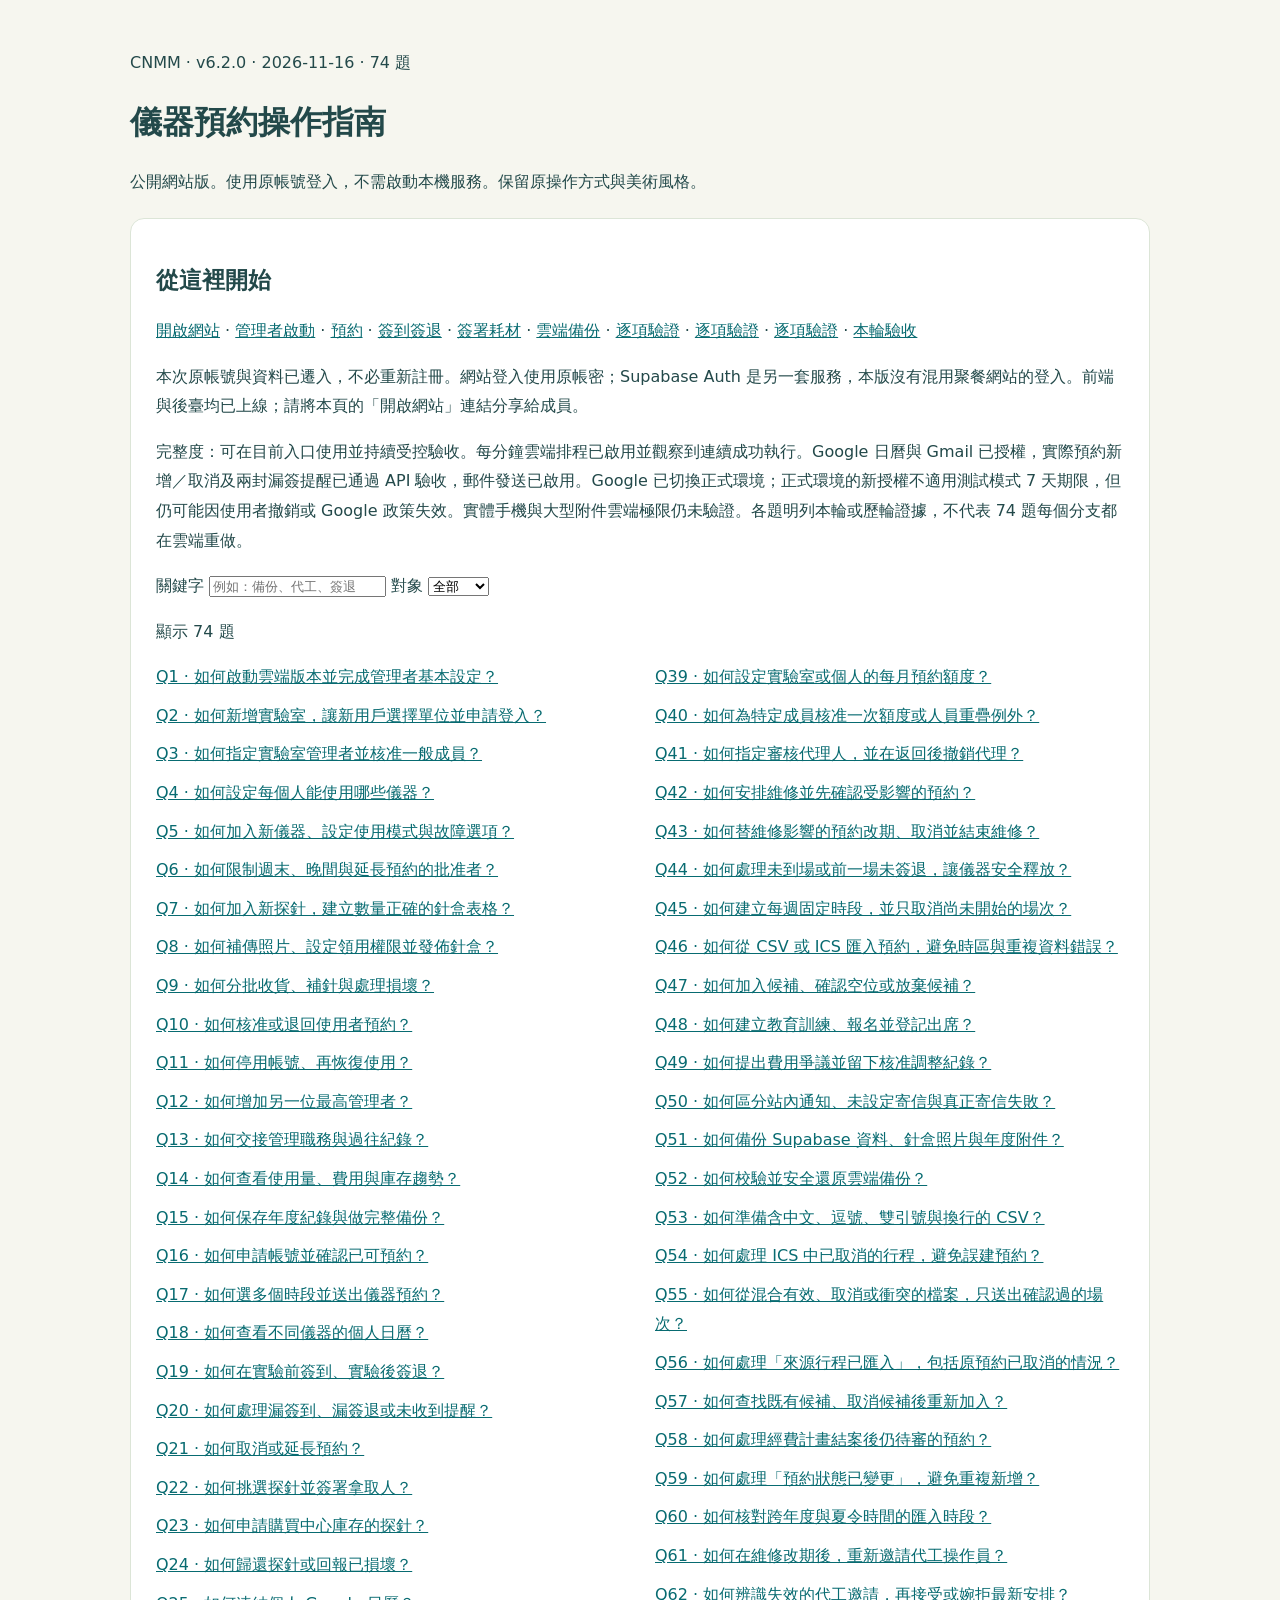
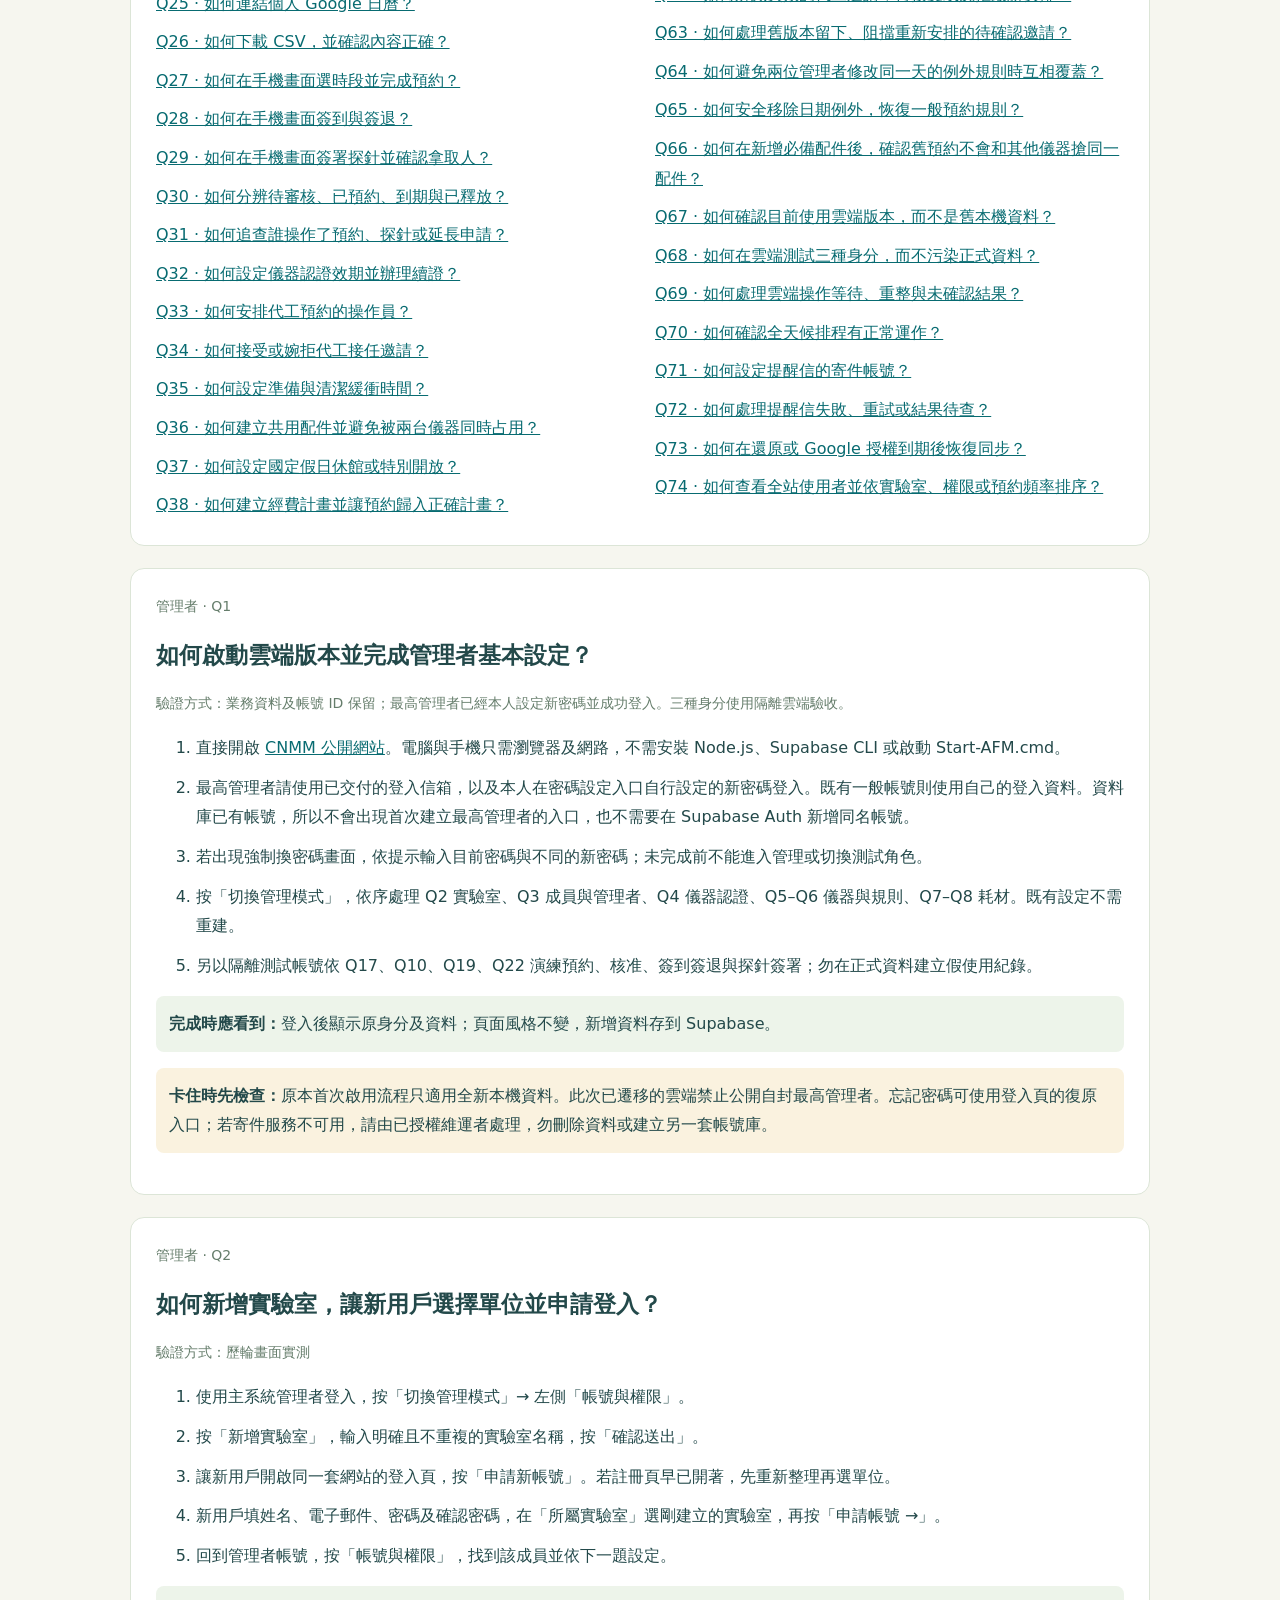
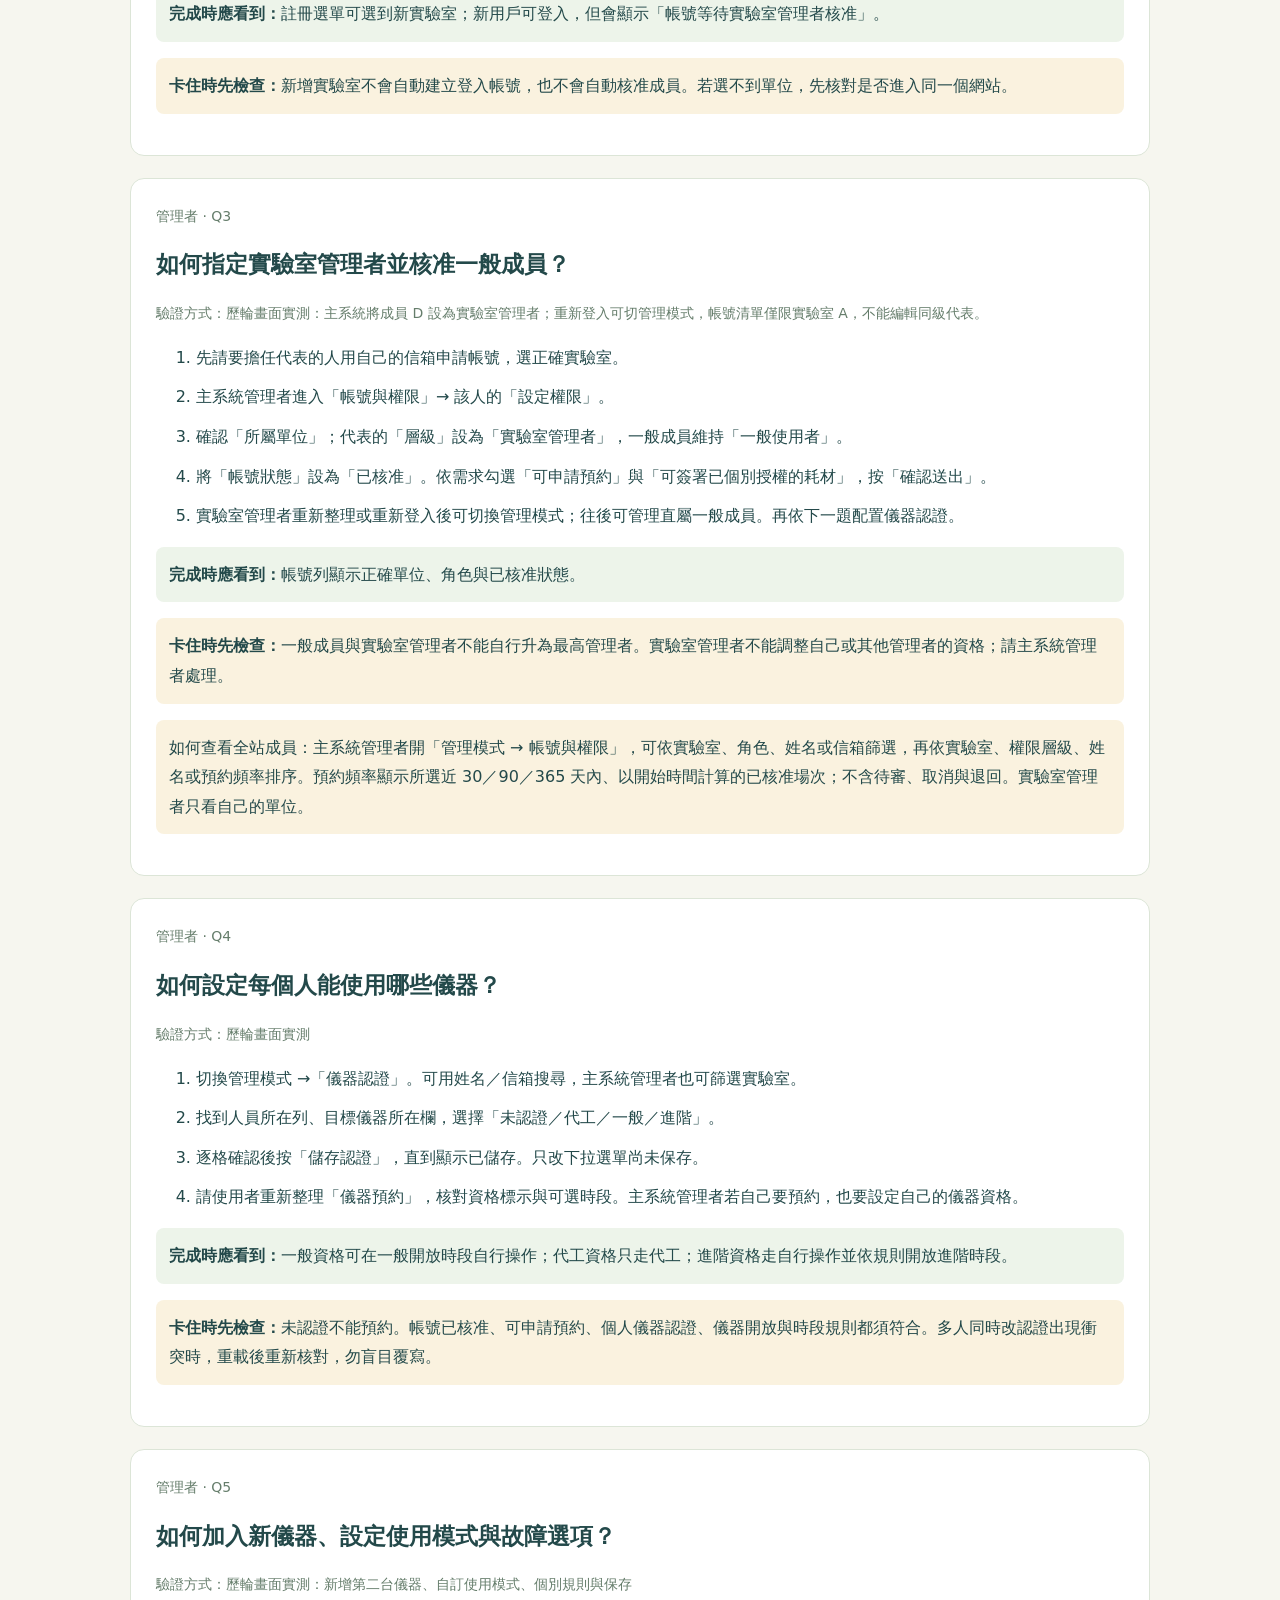
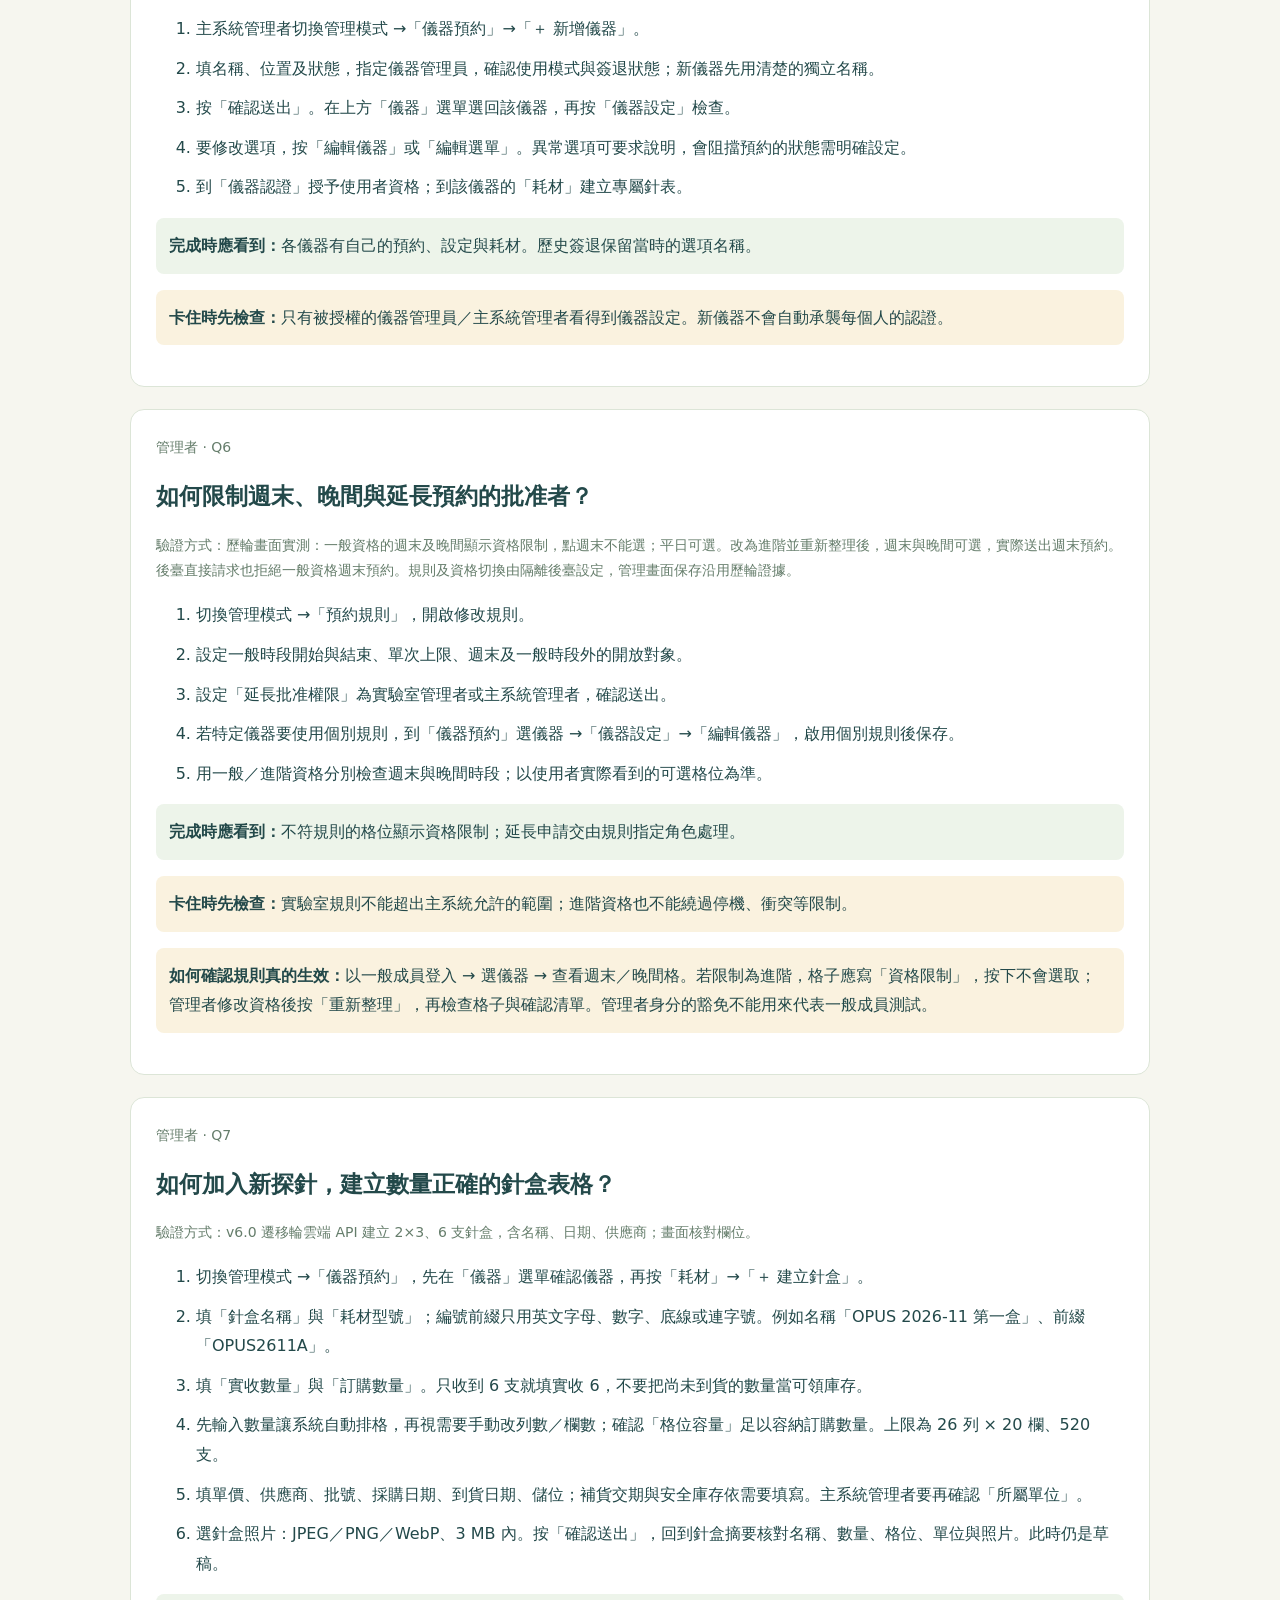
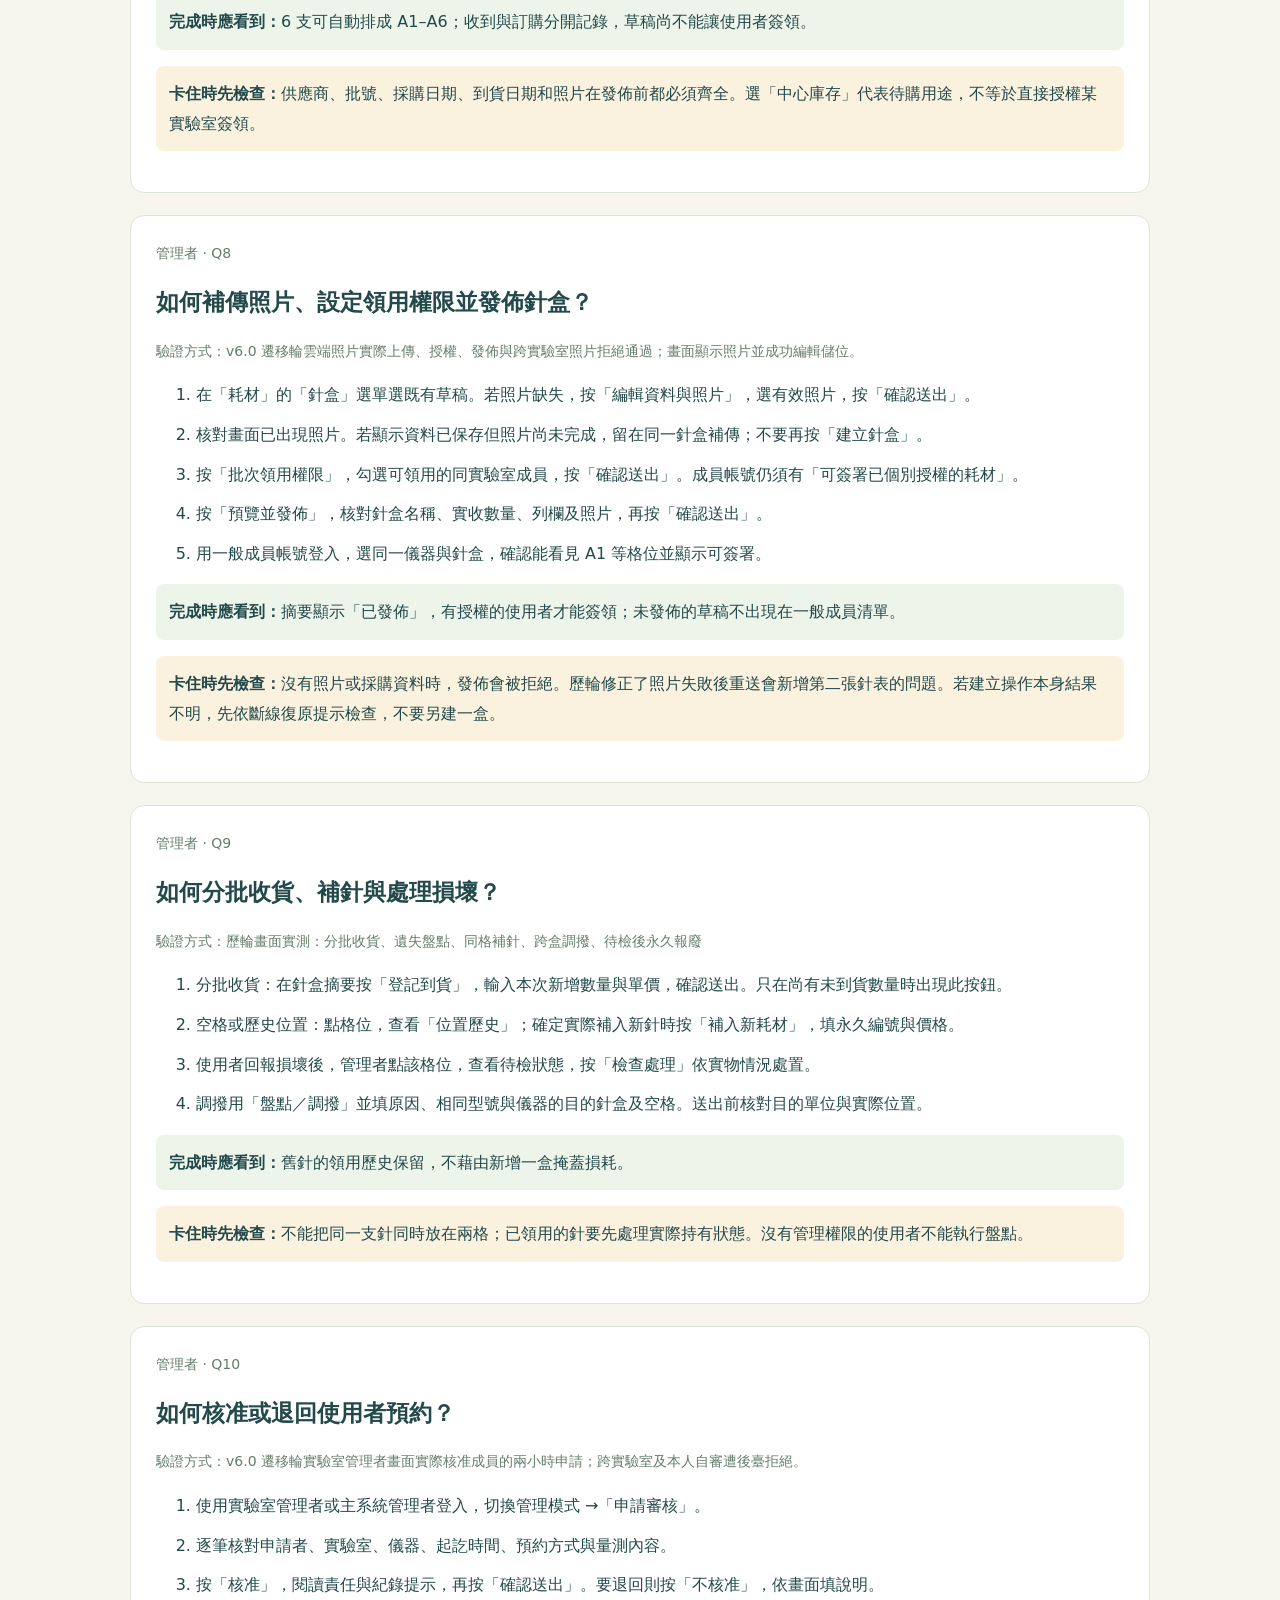
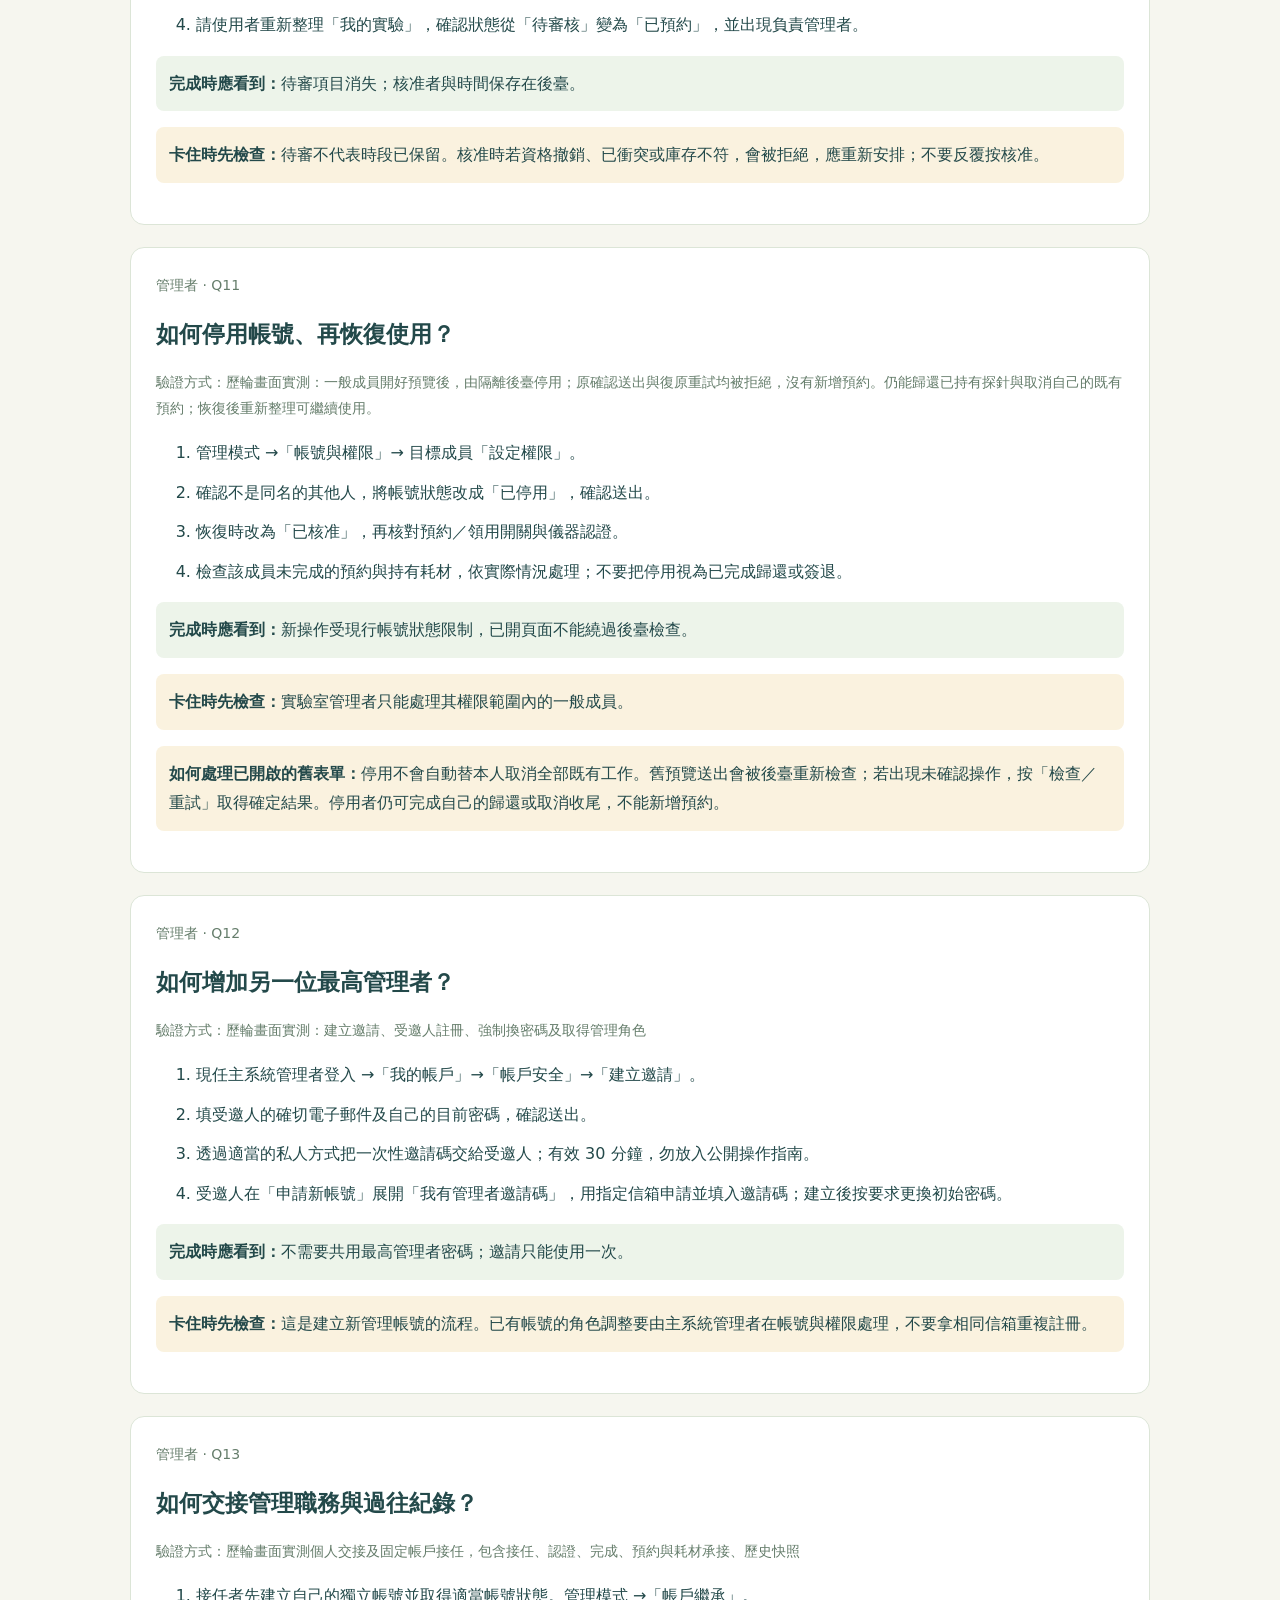
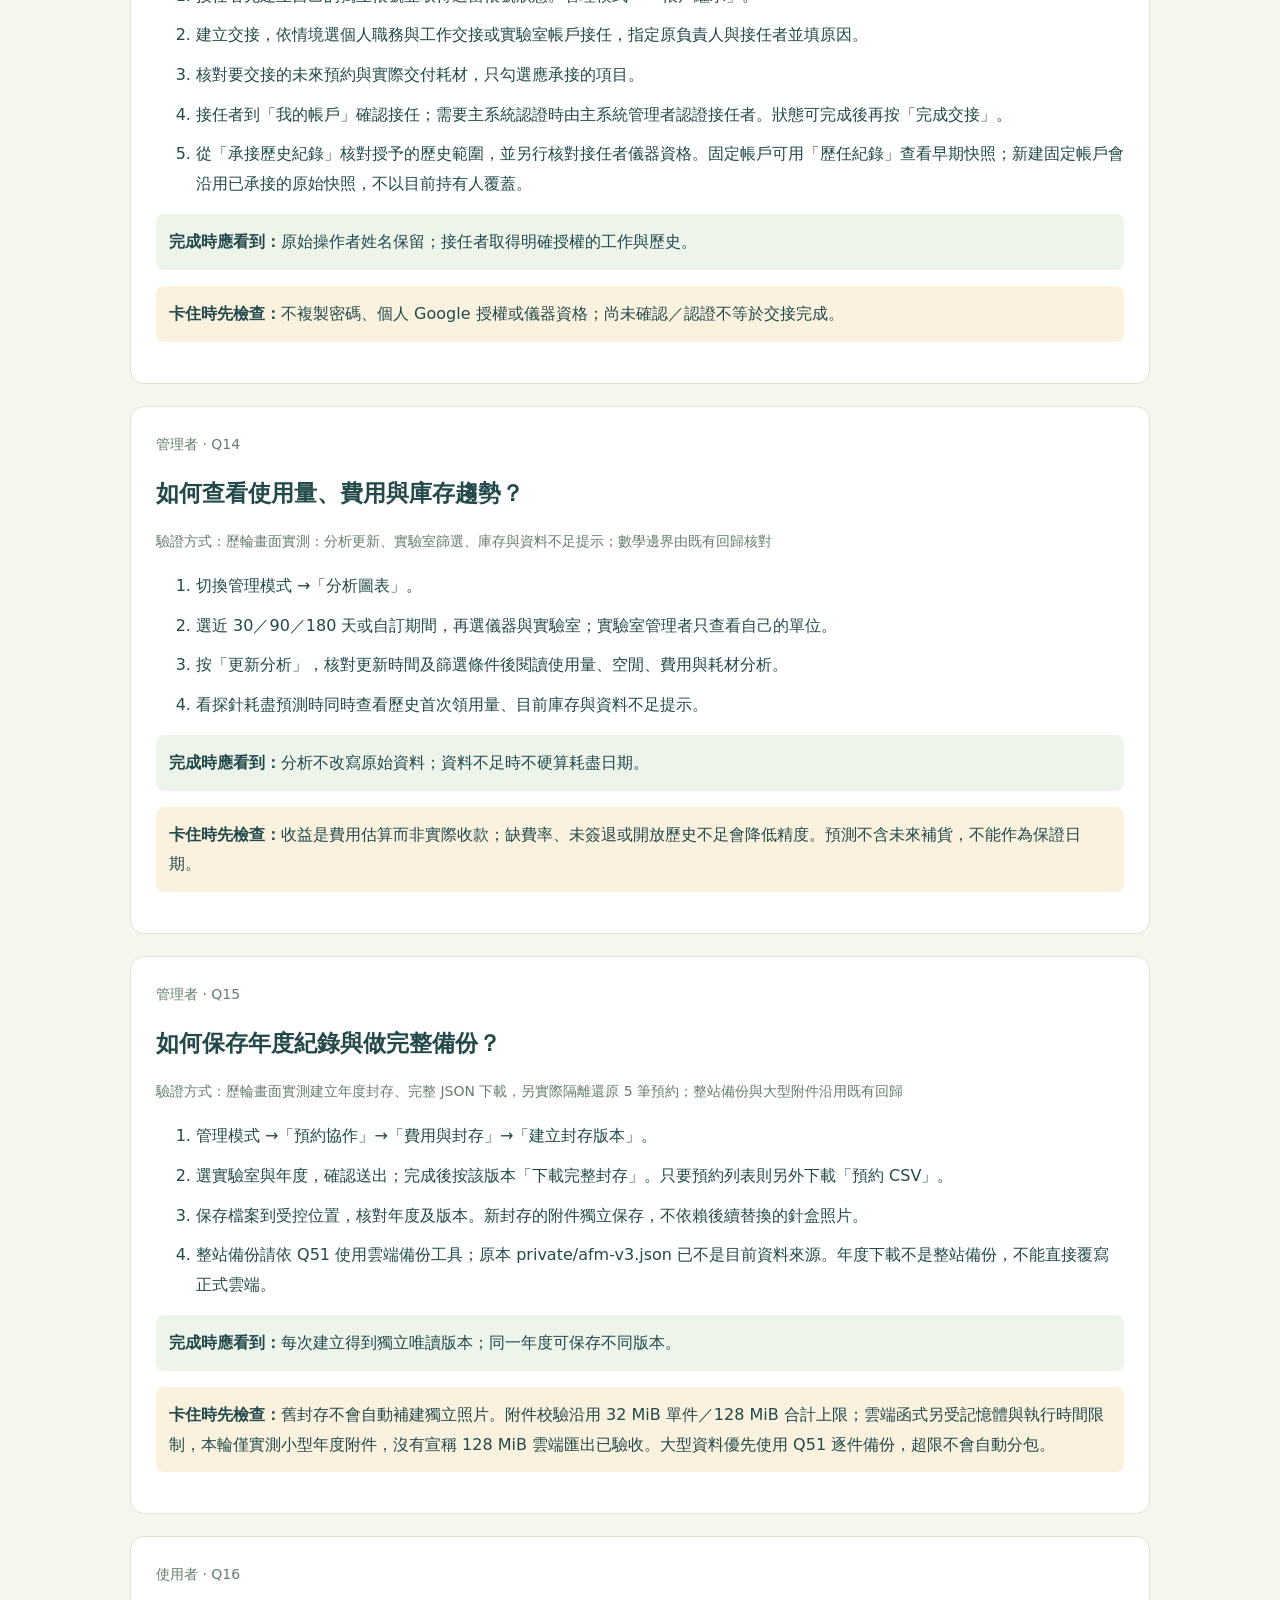
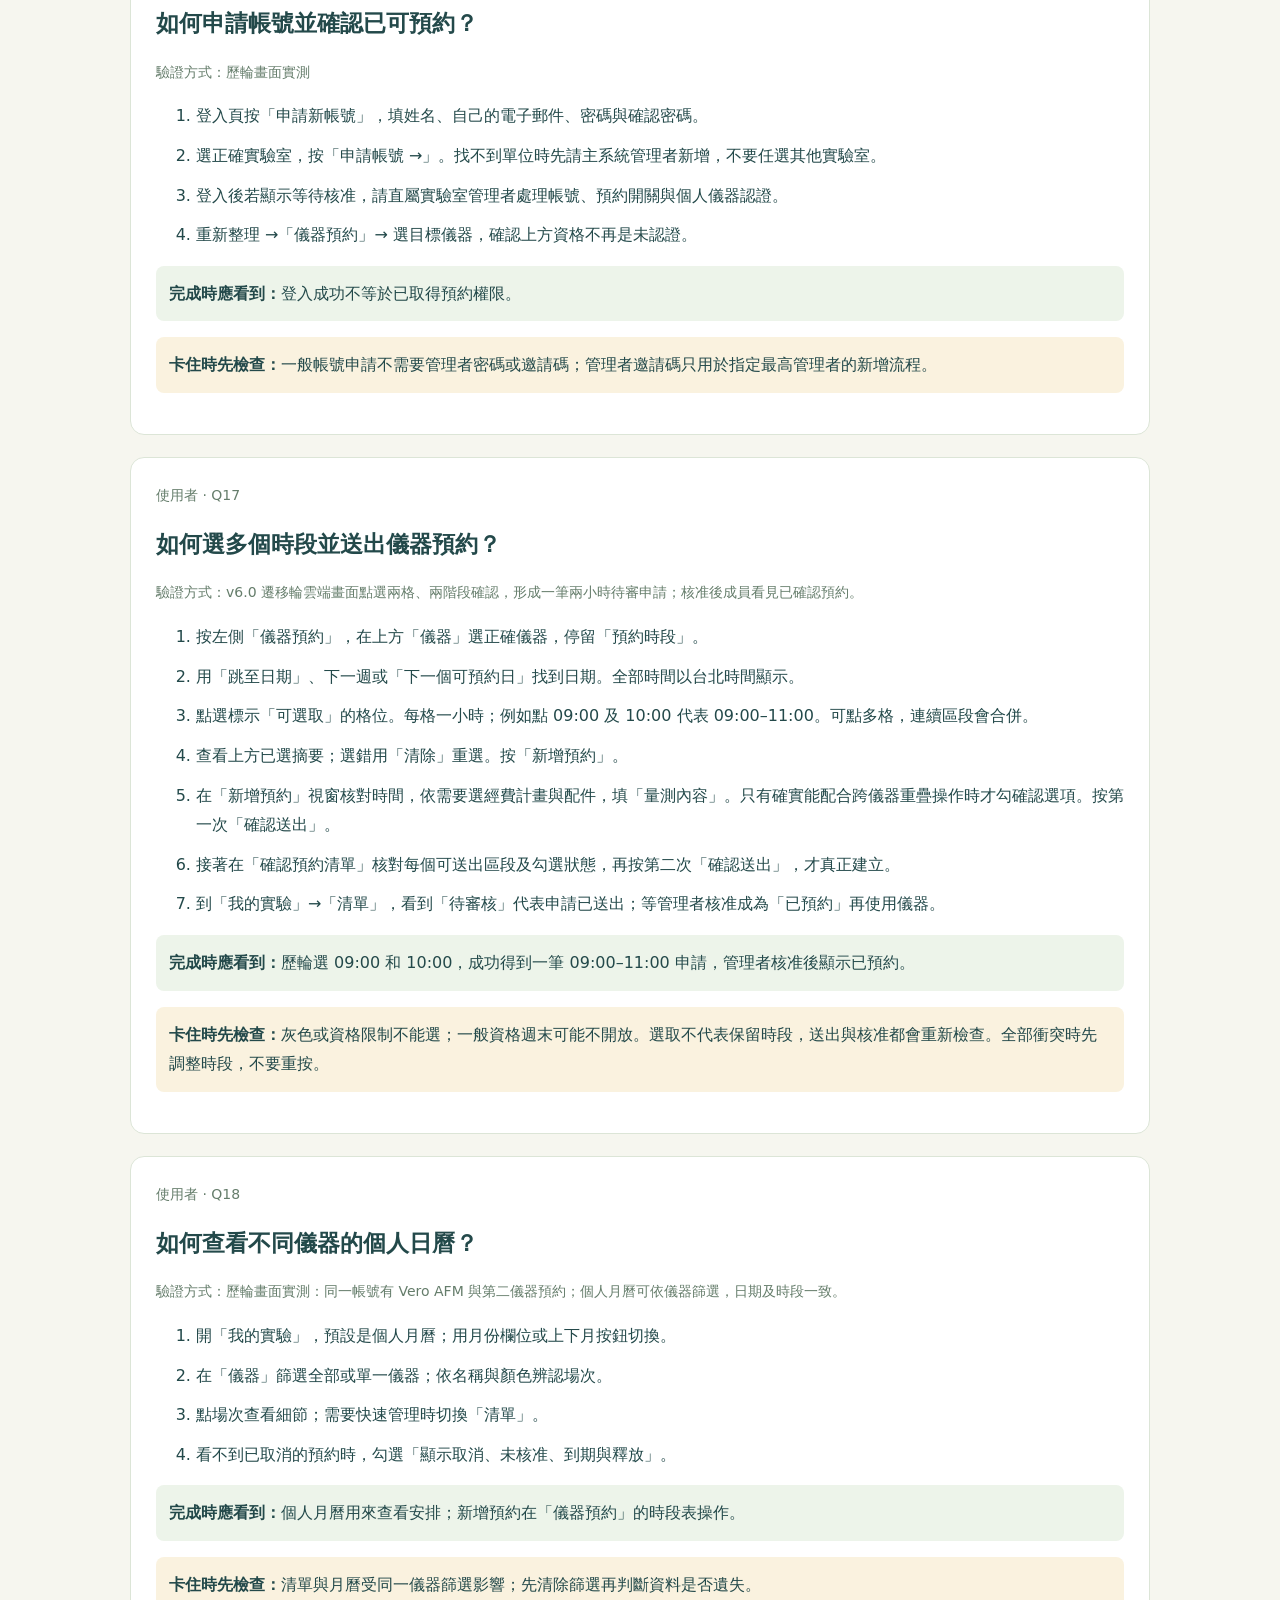
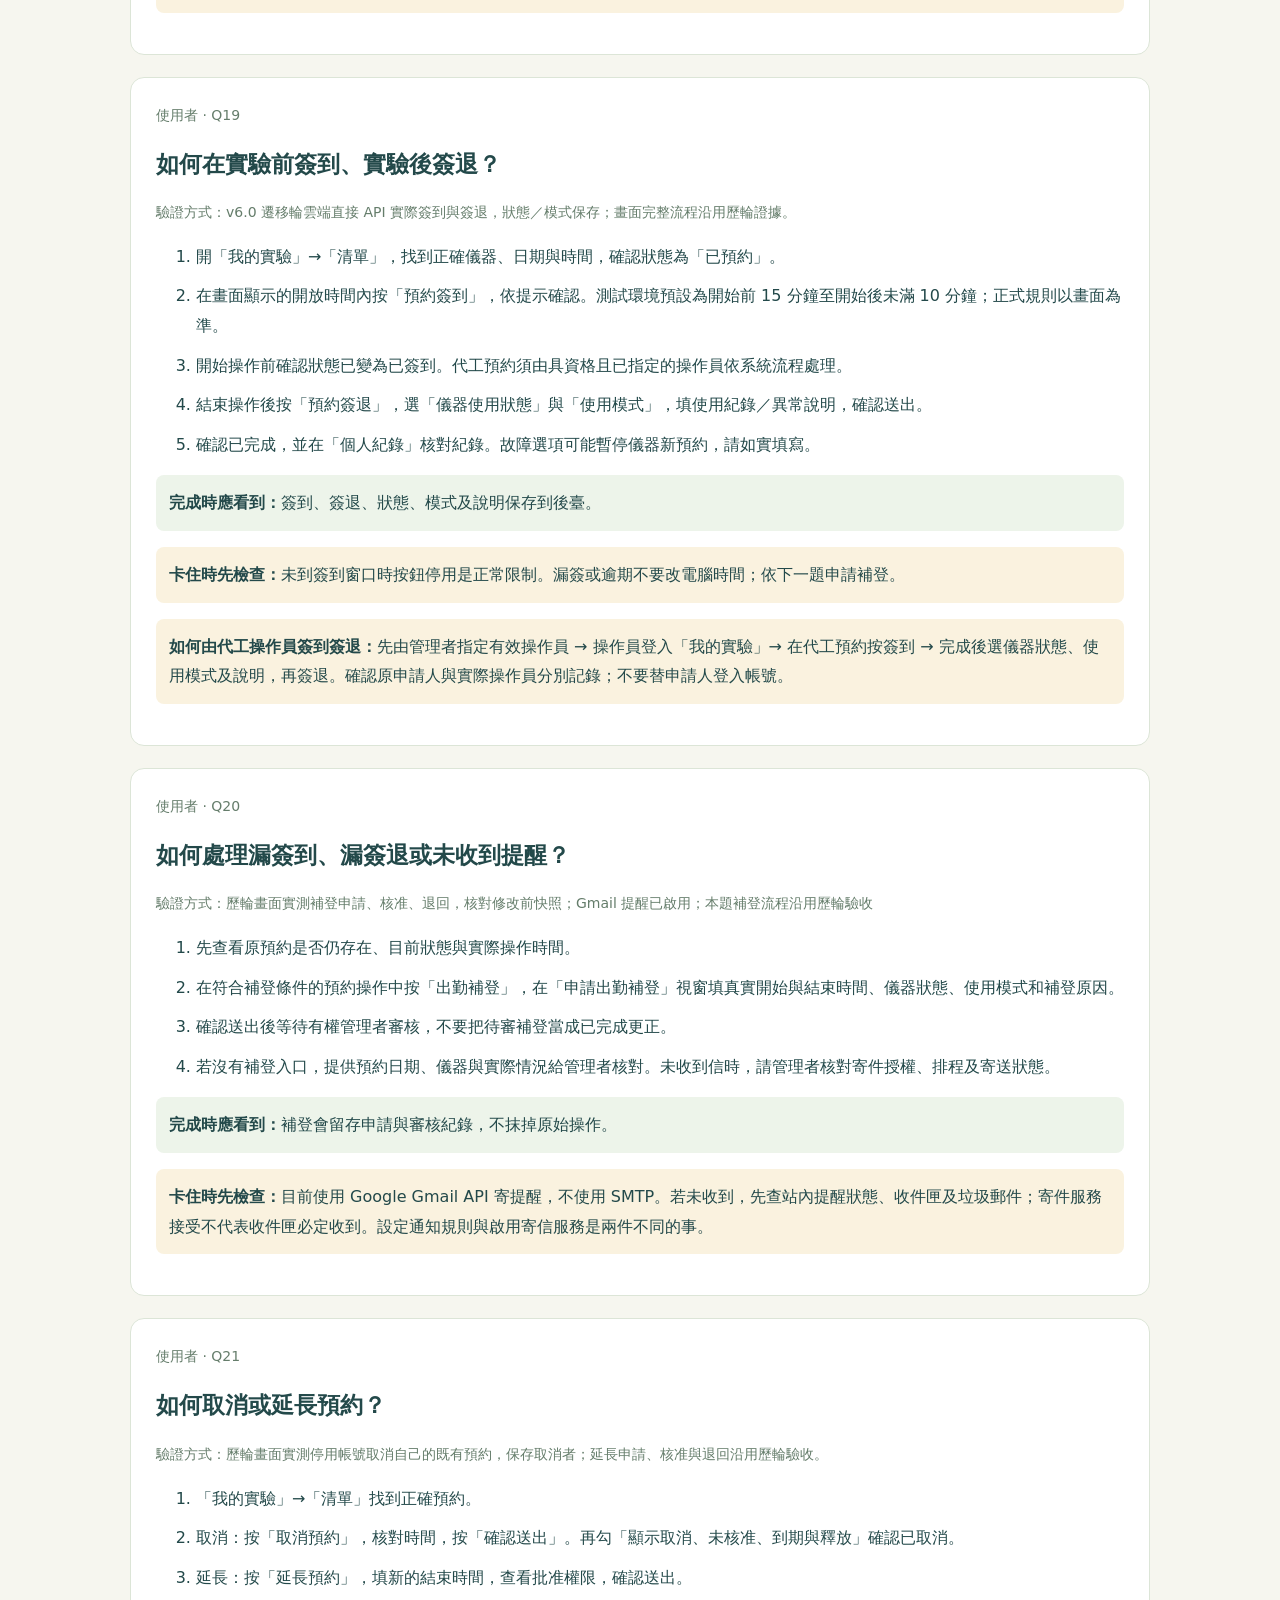
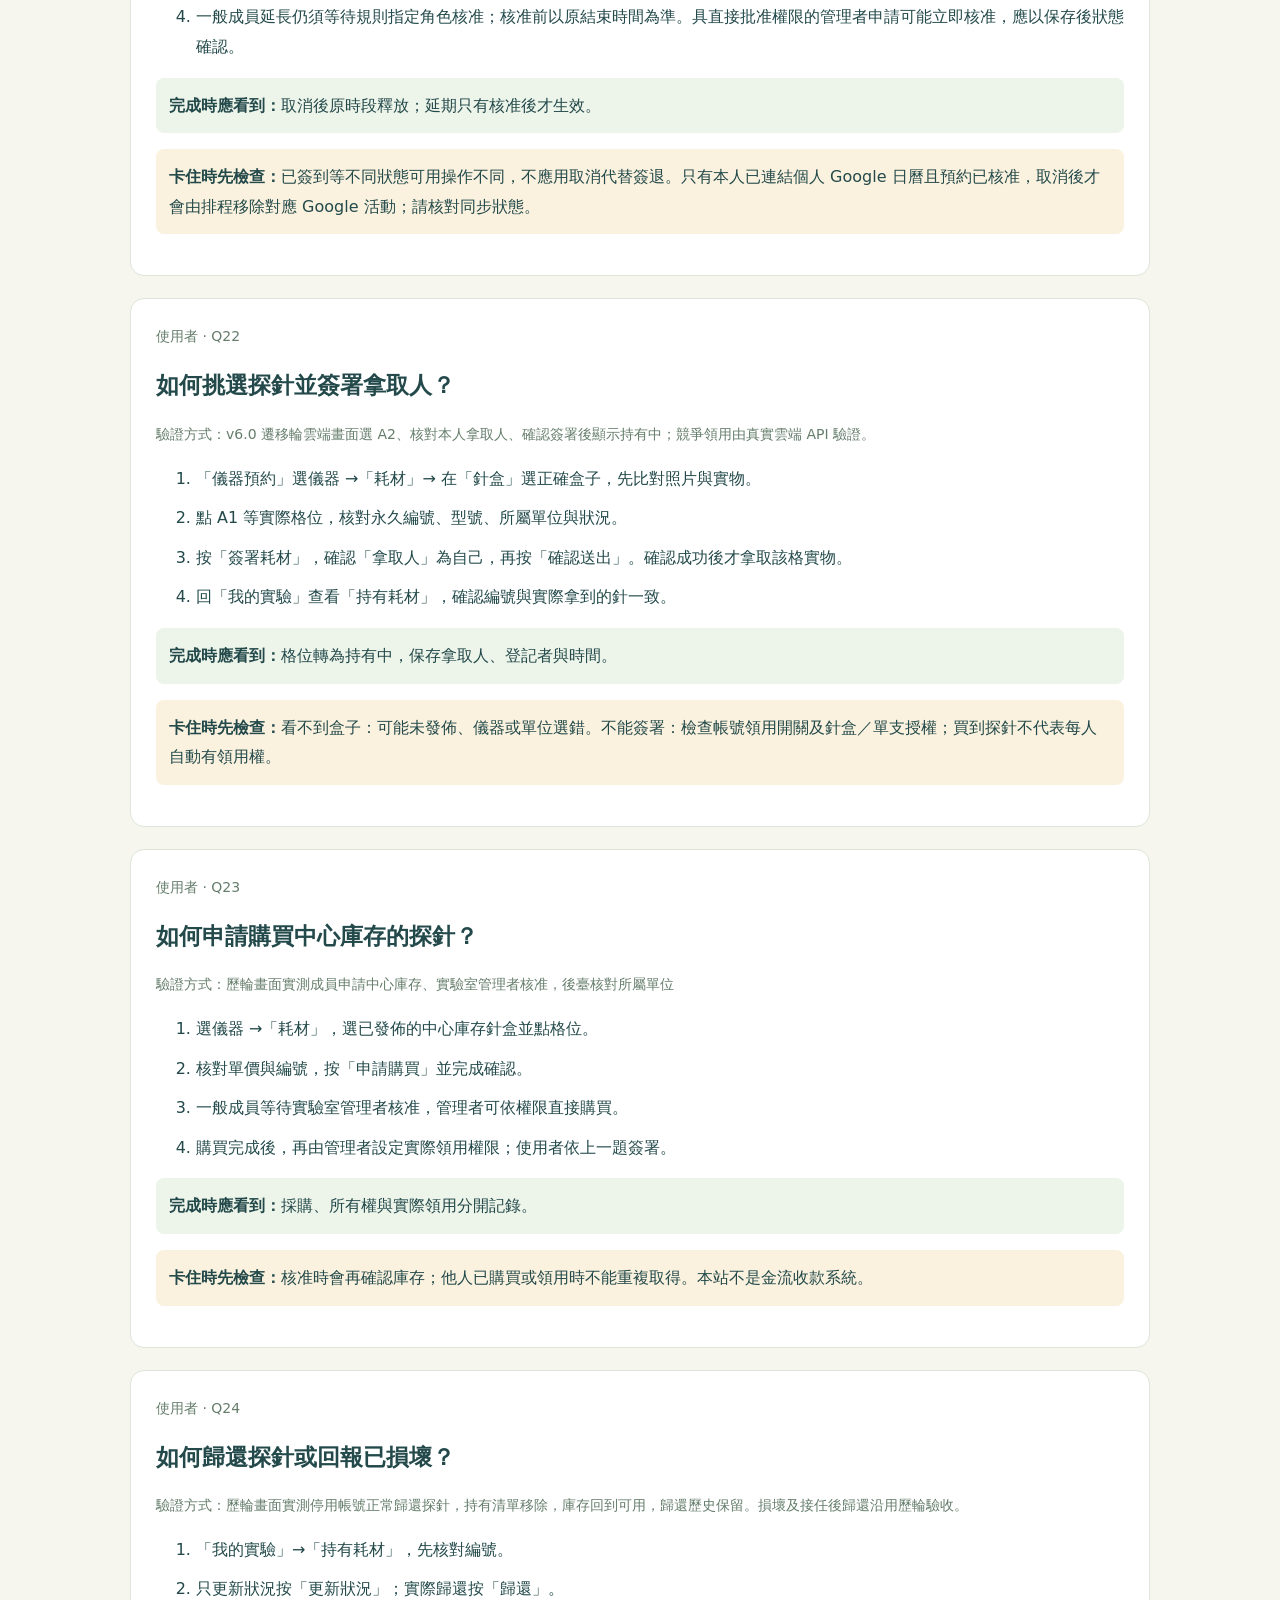
==== commit 66b4c237: "Update 74-question operation guide and QA link" ====
--- a/guide/index.html
+++ b/guide/index.html
@@ -1,2 +1,2 @@
-<!doctype html><html lang="zh-Hant"><meta charset="utf-8"><meta name="viewport" content="width=device-width,initial-scale=1"><title>CNMM 操作指南 v6.2.0</title><style>body{font-family:system-ui,'Microsoft JhengHei',sans-serif;background:#f6f6ef;color:#23494a;max-width:1020px;margin:auto;padding:32px;line-height:1.85}h1,h2{line-height:1.45}h1{font-size:32px}h2{font-size:23px}a{color:#086b71}section,.panel{background:white;border:1px solid #dce5d7;border-radius:14px;padding:25px;margin:22px 0}li{margin:10px 0}nav{columns:2;column-gap:30px}nav a{display:block;break-inside:avoid;margin-bottom:9px}.role,.evidence{font-size:14px;color:#657d6b}.note{background:#faf2df;padding:13px;border-radius:8px}.success{background:#edf4ea;padding:13px;border-radius:8px}table{border-collapse:collapse;width:100%}td,th{border-bottom:1px solid #ddd;text-align:left;padding:12px;vertical-align:top}img{max-width:100%;border:1px solid #dce5d7;border-radius:12px}button{padding:8px 15px}[hidden]{display:none!important} @media(max-width:700px){body{padding:15px}section{padding:18px}nav{columns:1}}@media print{button{display:none}body{background:white;padding:0}section{break-inside:avoid}a{color:inherit}}</style><body><main><header><p>CNMM · v6.2.0 · 2026-11-16 · 73 題</p><h1>儀器預約操作指南</h1><p>公開網站版。使用原帳號登入，不需啟動本機服務。保留原操作方式與美術風格。</p></header><div class="panel"><h2>從這裡開始</h2><p><a href="https://mind-instruments.github.io/">開啟網站</a> · <a href="#q1">管理者啟動</a> · <a href="#q17">預約</a> · <a href="#q19">簽到簽退</a> · <a href="#q22">簽署耗材</a> · <a href="#q51">雲端備份</a> · <a href="#acceptance">本輪驗收</a></p><p>本次原帳號與資料已遷入，不必重新註冊。網站登入使用原帳密；Supabase Auth 是另一套服務，本版沒有混用聚餐網站的登入。前端與後臺均已上線；請將本頁的「開啟網站」連結分享給成員。</p><p>完整度：可在目前入口使用並持續受控驗收。每分鐘雲端排程已啟用並觀察到連續成功執行。Google 日曆與 Gmail 已授權，實際預約新增／取消及兩封漏簽提醒已通過 API 驗收，郵件發送已啟用。Google 已切換正式環境；正式環境的新授權不適用測試模式 7 天期限，但仍可能因使用者撤銷或 Google 政策失效。實體手機與大型附件雲端極限仍未驗證。各題明列本輪或歷輪證據，不代表 73 題每個分支都在雲端重做。</p><label>關鍵字 <input id="guide-search" type="search" placeholder="例如：備份、代工、簽退"></label> <label>對象 <select id="guide-role"><option value="">全部</option><option>管理者</option><option>使用者</option><option>維運</option></select></label><p id="guide-count" role="status">顯示 73 題</p><nav><a href="#q1">Q1 · 如何啟動雲端版本並完成管理者基本設定？</a><a href="#q2">Q2 · 如何新增實驗室，讓新用戶選擇單位並申請登入？</a><a href="#q3">Q3 · 如何指定實驗室管理者並核准一般成員？</a><a href="#q4">Q4 · 如何設定每個人能使用哪些儀器？</a><a href="#q5">Q5 · 如何加入新儀器、設定使用模式與故障選項？</a><a href="#q6">Q6 · 如何限制週末、晚間與延長預約的批准者？</a><a href="#q7">Q7 · 如何加入新探針，建立數量正確的針盒表格？</a><a href="#q8">Q8 · 如何補傳照片、設定領用權限並發佈針盒？</a><a href="#q9">Q9 · 如何分批收貨、補針與處理損壞？</a><a href="#q10">Q10 · 如何核准或退回使用者預約？</a><a href="#q11">Q11 · 如何停用帳號、再恢復使用？</a><a href="#q12">Q12 · 如何增加另一位最高管理者？</a><a href="#q13">Q13 · 如何交接管理職務與過往紀錄？</a><a href="#q14">Q14 · 如何查看使用量、費用與庫存趨勢？</a><a href="#q15">Q15 · 如何保存年度紀錄與做完整備份？</a><a href="#q16">Q16 · 如何申請帳號並確認已可預約？</a><a href="#q17">Q17 · 如何選多個時段並送出儀器預約？</a><a href="#q18">Q18 · 如何查看不同儀器的個人日曆？</a><a href="#q19">Q19 · 如何在實驗前簽到、實驗後簽退？</a><a href="#q20">Q20 · 如何處理漏簽到、漏簽退或未收到提醒？</a><a href="#q21">Q21 · 如何取消或延長預約？</a><a href="#q22">Q22 · 如何挑選探針並簽署拿取人？</a><a href="#q23">Q23 · 如何申請購買中心庫存的探針？</a><a href="#q24">Q24 · 如何歸還探針或回報已損壞？</a><a href="#q25">Q25 · 如何連結個人 Google 日曆？</a><a href="#q26">Q26 · 如何下載 CSV，並確認內容正確？</a><a href="#q27">Q27 · 如何在手機畫面選時段並完成預約？</a><a href="#q28">Q28 · 如何在手機畫面簽到與簽退？</a><a href="#q29">Q29 · 如何在手機畫面簽署探針並確認拿取人？</a><a href="#q30">Q30 · 如何分辨待審核、已預約、到期與已釋放？</a><a href="#q31">Q31 · 如何追查誰操作了預約、探針或延長申請？</a><a href="#q32">Q32 · 如何設定儀器認證效期並辦理續證？</a><a href="#q33">Q33 · 如何安排代工預約的操作員？</a><a href="#q34">Q34 · 如何接受或婉拒代工接任邀請？</a><a href="#q35">Q35 · 如何設定準備與清潔緩衝時間？</a><a href="#q36">Q36 · 如何建立共用配件並避免被兩台儀器同時占用？</a><a href="#q37">Q37 · 如何設定國定假日休館或特別開放？</a><a href="#q38">Q38 · 如何建立經費計畫並讓預約歸入正確計畫？</a><a href="#q39">Q39 · 如何設定實驗室或個人的每月預約額度？</a><a href="#q40">Q40 · 如何為特定成員核准一次額度或人員重疊例外？</a><a href="#q41">Q41 · 如何指定審核代理人，並在返回後撤銷代理？</a><a href="#q42">Q42 · 如何安排維修並先確認受影響的預約？</a><a href="#q43">Q43 · 如何替維修影響的預約改期、取消並結束維修？</a><a href="#q44">Q44 · 如何處理未到場或前一場未簽退，讓儀器安全釋放？</a><a href="#q45">Q45 · 如何建立每週固定時段，並只取消尚未開始的場次？</a><a href="#q46">Q46 · 如何從 CSV 或 ICS 匯入預約，避免時區與重複資料錯誤？</a><a href="#q47">Q47 · 如何加入候補、確認空位或放棄候補？</a><a href="#q48">Q48 · 如何建立教育訓練、報名並登記出席？</a><a href="#q49">Q49 · 如何提出費用爭議並留下核准調整紀錄？</a><a href="#q50">Q50 · 如何區分站內通知、未設定寄信與真正寄信失敗？</a><a href="#q51">Q51 · 如何備份 Supabase 資料、針盒照片與年度附件？</a><a href="#q52">Q52 · 如何校驗並安全還原雲端備份？</a><a href="#q53">Q53 · 如何準備含中文、逗號、雙引號與換行的 CSV？</a><a href="#q54">Q54 · 如何處理 ICS 中已取消的行程，避免誤建預約？</a><a href="#q55">Q55 · 如何從混合有效、取消或衝突的檔案，只送出確認過的場次？</a><a href="#q56">Q56 · 如何處理「來源行程已匯入」，包括原預約已取消的情況？</a><a href="#q57">Q57 · 如何查找既有候補、取消候補後重新加入？</a><a href="#q58">Q58 · 如何處理經費計畫結案後仍待審的預約？</a><a href="#q59">Q59 · 如何處理「預約狀態已變更」，避免重複新增？</a><a href="#q60">Q60 · 如何核對跨年度與夏令時間的匯入時段？</a><a href="#q61">Q61 · 如何在維修改期後，重新邀請代工操作員？</a><a href="#q62">Q62 · 如何辨識失效的代工邀請，再接受或婉拒最新安排？</a><a href="#q63">Q63 · 如何處理舊版本留下、阻擋重新安排的待確認邀請？</a><a href="#q64">Q64 · 如何避免兩位管理者修改同一天的例外規則時互相覆蓋？</a><a href="#q65">Q65 · 如何安全移除日期例外，恢復一般預約規則？</a><a href="#q66">Q66 · 如何在新增必備配件後，確認舊預約不會和其他儀器搶同一配件？</a><a href="#q67">Q67 · 如何確認目前使用雲端版本，而不是舊本機資料？</a><a href="#q68">Q68 · 如何在雲端測試三種身分，而不污染正式資料？</a><a href="#q69">Q69 · 如何處理雲端操作等待、重整與未確認結果？</a><a href="#q70">Q70 · 如何確認全天候排程有正常運作？</a><a href="#q71">Q71 · 如何設定提醒信的寄件帳號？</a><a href="#q72">Q72 · 如何處理提醒信失敗、重試或結果待查？</a><a href="#q73">Q73 · 如何在還原或 Google 授權到期後恢復同步？</a></nav></div><section id="q1"><div class="role">管理者 · Q1</div><h2>如何啟動雲端版本並完成管理者基本設定？</h2><p class="evidence">驗證方式：業務資料及帳號 ID 保留；最高管理者已經本人設定新密碼並成功登入。三種身分使用隔離雲端驗收。</p><ol><li>直接開啟 <a href="https://mind-instruments.github.io/">CNMM 公開網站</a>。電腦與手機只需瀏覽器及網路，不需安裝 Node.js、Supabase CLI 或啟動 Start-AFM.cmd。</li><li>最高管理者請使用已交付的登入信箱，以及本人在密碼設定入口自行設定的新密碼登入。既有一般帳號則使用自己的登入資料。資料庫已有帳號，所以不會出現首次建立最高管理者的入口，也不需要在 Supabase Auth 新增同名帳號。</li><li>若出現強制換密碼畫面，依提示輸入目前密碼與不同的新密碼；未完成前不能進入管理或切換測試角色。</li><li>按「切換管理模式」，依序處理 Q2 實驗室、Q3 成員與管理者、Q4 儀器認證、Q5–Q6 儀器與規則、Q7–Q8 耗材。既有設定不需重建。</li><li>另以隔離測試帳號依 Q17、Q10、Q19、Q22 演練預約、核准、簽到簽退與探針簽署；勿在正式資料建立假使用紀錄。</li></ol><p class="success"><b>完成時應看到：</b>登入後顯示原身分及資料；頁面風格不變，新增資料存到 Supabase。</p><p class="note"><b>卡住時先檢查：</b>原本首次啟用流程只適用全新本機資料。此次已遷移的雲端禁止公開自封最高管理者。忘記密碼可使用登入頁的復原入口；若寄件服務不可用，請由已授權維運者處理，勿刪除資料或建立另一套帳號庫。</p></section><section id="q2"><div class="role">管理者 · Q2</div><h2>如何新增實驗室，讓新用戶選擇單位並申請登入？</h2><p class="evidence">驗證方式：歷輪畫面實測</p><ol><li>使用主系統管理者登入，按「切換管理模式」→ 左側「帳號與權限」。</li><li>按「新增實驗室」，輸入明確且不重複的實驗室名稱，按「確認送出」。</li><li>讓新用戶開啟同一套網站的登入頁，按「申請新帳號」。若註冊頁早已開著，先重新整理再選單位。</li><li>新用戶填姓名、電子郵件、密碼及確認密碼，在「所屬實驗室」選剛建立的實驗室，再按「申請帳號 →」。</li><li>回到管理者帳號，按「帳號與權限」，找到該成員並依下一題設定。</li></ol><p class="success"><b>完成時應看到：</b>註冊選單可選到新實驗室；新用戶可登入，但會顯示「帳號等待實驗室管理者核准」。</p><p class="note"><b>卡住時先檢查：</b>新增實驗室不會自動建立登入帳號，也不會自動核准成員。若選不到單位，先核對是否進入同一個網站。</p></section><section id="q3"><div class="role">管理者 · Q3</div><h2>如何指定實驗室管理者並核准一般成員？</h2><p class="evidence">驗證方式：歷輪畫面實測：主系統將成員 D 設為實驗室管理者；重新登入可切管理模式，帳號清單僅限實驗室 A，不能編輯同級代表。</p><ol><li>先請要擔任代表的人用自己的信箱申請帳號，選正確實驗室。</li><li>主系統管理者進入「帳號與權限」→ 該人的「設定權限」。</li><li>確認「所屬單位」；代表的「層級」設為「實驗室管理者」，一般成員維持「一般使用者」。</li><li>將「帳號狀態」設為「已核准」。依需求勾選「可申請預約」與「可簽署已個別授權的耗材」，按「確認送出」。</li><li>實驗室管理者重新整理或重新登入後可切換管理模式；往後可管理直屬一般成員。再依下一題配置儀器認證。</li></ol><p class="success"><b>完成時應看到：</b>帳號列顯示正確單位、角色與已核准狀態。</p><p class="note"><b>卡住時先檢查：</b>一般成員與實驗室管理者不能自行升為最高管理者。實驗室管理者不能調整自己或其他管理者的資格；請主系統管理者處理。</p><p class="note">如何查看全站成員：主系統管理者開「管理模式 → 帳號與權限」，可依實驗室、角色、姓名或信箱篩選，再依實驗室、權限層級、姓名或預約頻率排序。預約頻率顯示所選近 30／90／365 天內、以開始時間計算的已核准場次；不含待審、取消與退回。實驗室管理者只看自己的單位。</p></section><section id="q4"><div class="role">管理者 · Q4</div><h2>如何設定每個人能使用哪些儀器？</h2><p class="evidence">驗證方式：歷輪畫面實測</p><ol><li>切換管理模式 →「儀器認證」。可用姓名／信箱搜尋，主系統管理者也可篩選實驗室。</li><li>找到人員所在列、目標儀器所在欄，選擇「未認證／代工／一般／進階」。</li><li>逐格確認後按「儲存認證」，直到顯示已儲存。只改下拉選單尚未保存。</li><li>請使用者重新整理「儀器預約」，核對資格標示與可選時段。主系統管理者若自己要預約，也要設定自己的儀器資格。</li></ol><p class="success"><b>完成時應看到：</b>一般資格可在一般開放時段自行操作；代工資格只走代工；進階資格走自行操作並依規則開放進階時段。</p><p class="note"><b>卡住時先檢查：</b>未認證不能預約。帳號已核准、可申請預約、個人儀器認證、儀器開放與時段規則都須符合。多人同時改認證出現衝突時，重載後重新核對，勿盲目覆寫。</p></section><section id="q5"><div class="role">管理者 · Q5</div><h2>如何加入新儀器、設定使用模式與故障選項？</h2><p class="evidence">驗證方式：歷輪畫面實測：新增第二台儀器、自訂使用模式、個別規則與保存</p><ol><li>主系統管理者切換管理模式 →「儀器預約」→「＋ 新增儀器」。</li><li>填名稱、位置及狀態，指定儀器管理員，確認使用模式與簽退狀態；新儀器先用清楚的獨立名稱。</li><li>按「確認送出」。在上方「儀器」選單選回該儀器，再按「儀器設定」檢查。</li><li>要修改選項，按「編輯儀器」或「編輯選單」。異常選項可要求說明，會阻擋預約的狀態需明確設定。</li><li>到「儀器認證」授予使用者資格；到該儀器的「耗材」建立專屬針表。</li></ol><p class="success"><b>完成時應看到：</b>各儀器有自己的預約、設定與耗材。歷史簽退保留當時的選項名稱。</p><p class="note"><b>卡住時先檢查：</b>只有被授權的儀器管理員／主系統管理者看得到儀器設定。新儀器不會自動承襲每個人的認證。</p></section><section id="q6"><div class="role">管理者 · Q6</div><h2>如何限制週末、晚間與延長預約的批准者？</h2><p class="evidence">驗證方式：歷輪畫面實測：一般資格的週末及晚間顯示資格限制，點週末不能選；平日可選。改為進階並重新整理後，週末與晚間可選，實際送出週末預約。後臺直接請求也拒絕一般資格週末預約。規則及資格切換由隔離後臺設定，管理畫面保存沿用歷輪證據。</p><ol><li>切換管理模式 →「預約規則」，開啟修改規則。</li><li>設定一般時段開始與結束、單次上限、週末及一般時段外的開放對象。</li><li>設定「延長批准權限」為實驗室管理者或主系統管理者，確認送出。</li><li>若特定儀器要使用個別規則，到「儀器預約」選儀器 →「儀器設定」→「編輯儀器」，啟用個別規則後保存。</li><li>用一般／進階資格分別檢查週末與晚間時段；以使用者實際看到的可選格位為準。</li></ol><p class="success"><b>完成時應看到：</b>不符規則的格位顯示資格限制；延長申請交由規則指定角色處理。</p><p class="note"><b>卡住時先檢查：</b>實驗室規則不能超出主系統允許的範圍；進階資格也不能繞過停機、衝突等限制。</p><p class="note"><b>如何確認規則真的生效：</b>以一般成員登入 → 選儀器 → 查看週末／晚間格。若限制為進階，格子應寫「資格限制」，按下不會選取；管理者修改資格後按「重新整理」，再檢查格子與確認清單。管理者身分的豁免不能用來代表一般成員測試。</p></section><section id="q7"><div class="role">管理者 · Q7</div><h2>如何加入新探針，建立數量正確的針盒表格？</h2><p class="evidence">驗證方式：v6.0 遷移輪雲端 API 建立 2×3、6 支針盒，含名稱、日期、供應商；畫面核對欄位。</p><ol><li>切換管理模式 →「儀器預約」，先在「儀器」選單確認儀器，再按「耗材」→「＋ 建立針盒」。</li><li>填「針盒名稱」與「耗材型號」；編號前綴只用英文字母、數字、底線或連字號。例如名稱「OPUS 2026-11 第一盒」、前綴「OPUS2611A」。</li><li>填「實收數量」與「訂購數量」。只收到 6 支就填實收 6，不要把尚未到貨的數量當可領庫存。</li><li>先輸入數量讓系統自動排格，再視需要手動改列數／欄數；確認「格位容量」足以容納訂購數量。上限為 26 列 × 20 欄、520 支。</li><li>填單價、供應商、批號、採購日期、到貨日期、儲位；補貨交期與安全庫存依需要填寫。主系統管理者要再確認「所屬單位」。</li><li>選針盒照片：JPEG／PNG／WebP、3 MB 內。按「確認送出」，回到針盒摘要核對名稱、數量、格位、單位與照片。此時仍是草稿。</li></ol><p class="success"><b>完成時應看到：</b>6 支可自動排成 A1–A6；收到與訂購分開記錄，草稿尚不能讓使用者簽領。</p><p class="note"><b>卡住時先檢查：</b>供應商、批號、採購日期、到貨日期和照片在發佈前都必須齊全。選「中心庫存」代表待購用途，不等於直接授權某實驗室簽領。</p></section><section id="q8"><div class="role">管理者 · Q8</div><h2>如何補傳照片、設定領用權限並發佈針盒？</h2><p class="evidence">驗證方式：v6.0 遷移輪雲端照片實際上傳、授權、發佈與跨實驗室照片拒絕通過；畫面顯示照片並成功編輯儲位。</p><ol><li>在「耗材」的「針盒」選單選既有草稿。若照片缺失，按「編輯資料與照片」，選有效照片，按「確認送出」。</li><li>核對畫面已出現照片。若顯示資料已保存但照片尚未完成，留在同一針盒補傳；不要再按「建立針盒」。</li><li>按「批次領用權限」，勾選可領用的同實驗室成員，按「確認送出」。成員帳號仍須有「可簽署已個別授權的耗材」。</li><li>按「預覽並發佈」，核對針盒名稱、實收數量、列欄及照片，再按「確認送出」。</li><li>用一般成員帳號登入，選同一儀器與針盒，確認能看見 A1 等格位並顯示可簽署。</li></ol><p class="success"><b>完成時應看到：</b>摘要顯示「已發佈」，有授權的使用者才能簽領；未發佈的草稿不出現在一般成員清單。</p><p class="note"><b>卡住時先檢查：</b>沒有照片或採購資料時，發佈會被拒絕。歷輪修正了照片失敗後重送會新增第二張針表的問題。若建立操作本身結果不明，先依斷線復原提示檢查，不要另建一盒。</p></section><section id="q9"><div class="role">管理者 · Q9</div><h2>如何分批收貨、補針與處理損壞？</h2><p class="evidence">驗證方式：歷輪畫面實測：分批收貨、遺失盤點、同格補針、跨盒調撥、待檢後永久報廢</p><ol><li>分批收貨：在針盒摘要按「登記到貨」，輸入本次新增數量與單價，確認送出。只在尚有未到貨數量時出現此按鈕。</li><li>空格或歷史位置：點格位，查看「位置歷史」；確定實際補入新針時按「補入新耗材」，填永久編號與價格。</li><li>使用者回報損壞後，管理者點該格位，查看待檢狀態，按「檢查處理」依實物情況處置。</li><li>調撥用「盤點／調撥」並填原因、相同型號與儀器的目的針盒及空格。送出前核對目的單位與實際位置。</li></ol><p class="success"><b>完成時應看到：</b>舊針的領用歷史保留，不藉由新增一盒掩蓋損耗。</p><p class="note"><b>卡住時先檢查：</b>不能把同一支針同時放在兩格；已領用的針要先處理實際持有狀態。沒有管理權限的使用者不能執行盤點。</p></section><section id="q10"><div class="role">管理者 · Q10</div><h2>如何核准或退回使用者預約？</h2><p class="evidence">驗證方式：v6.0 遷移輪實驗室管理者畫面實際核准成員的兩小時申請；跨實驗室及本人自審遭後臺拒絕。</p><ol><li>使用實驗室管理者或主系統管理者登入，切換管理模式 →「申請審核」。</li><li>逐筆核對申請者、實驗室、儀器、起訖時間、預約方式與量測內容。</li><li>按「核准」，閱讀責任與紀錄提示，再按「確認送出」。要退回則按「不核准」，依畫面填說明。</li><li>請使用者重新整理「我的實驗」，確認狀態從「待審核」變為「已預約」，並出現負責管理者。</li></ol><p class="success"><b>完成時應看到：</b>待審項目消失；核准者與時間保存在後臺。</p><p class="note"><b>卡住時先檢查：</b>待審不代表時段已保留。核准時若資格撤銷、已衝突或庫存不符，會被拒絕，應重新安排；不要反覆按核准。</p></section><section id="q11"><div class="role">管理者 · Q11</div><h2>如何停用帳號、再恢復使用？</h2><p class="evidence">驗證方式：歷輪畫面實測：一般成員開好預覽後，由隔離後臺停用；原確認送出與復原重試均被拒絕，沒有新增預約。仍能歸還已持有探針與取消自己的既有預約；恢復後重新整理可繼續使用。</p><ol><li>管理模式 →「帳號與權限」→ 目標成員「設定權限」。</li><li>確認不是同名的其他人，將帳號狀態改成「已停用」，確認送出。</li><li>恢復時改為「已核准」，再核對預約／領用開關與儀器認證。</li><li>檢查該成員未完成的預約與持有耗材，依實際情況處理；不要把停用視為已完成歸還或簽退。</li></ol><p class="success"><b>完成時應看到：</b>新操作受現行帳號狀態限制，已開頁面不能繞過後臺檢查。</p><p class="note"><b>卡住時先檢查：</b>實驗室管理者只能處理其權限範圍內的一般成員。</p><p class="note"><b>如何處理已開啟的舊表單：</b>停用不會自動替本人取消全部既有工作。舊預覽送出會被後臺重新檢查；若出現未確認操作，按「檢查／重試」取得確定結果。停用者仍可完成自己的歸還或取消收尾，不能新增預約。</p></section><section id="q12"><div class="role">管理者 · Q12</div><h2>如何增加另一位最高管理者？</h2><p class="evidence">驗證方式：歷輪畫面實測：建立邀請、受邀人註冊、強制換密碼及取得管理角色</p><ol><li>現任主系統管理者登入 →「我的帳戶」→「帳戶安全」→「建立邀請」。</li><li>填受邀人的確切電子郵件及自己的目前密碼，確認送出。</li><li>透過適當的私人方式把一次性邀請碼交給受邀人；有效 30 分鐘，勿放入公開操作指南。</li><li>受邀人在「申請新帳號」展開「我有管理者邀請碼」，用指定信箱申請並填入邀請碼；建立後按要求更換初始密碼。</li></ol><p class="success"><b>完成時應看到：</b>不需要共用最高管理者密碼；邀請只能使用一次。</p><p class="note"><b>卡住時先檢查：</b>這是建立新管理帳號的流程。已有帳號的角色調整要由主系統管理者在帳號與權限處理，不要拿相同信箱重複註冊。</p></section><section id="q13"><div class="role">管理者 · Q13</div><h2>如何交接管理職務與過往紀錄？</h2><p class="evidence">驗證方式：歷輪畫面實測個人交接及固定帳戶接任，包含接任、認證、完成、預約與耗材承接、歷史快照</p><ol><li>接任者先建立自己的獨立帳號並取得適當帳號狀態。管理模式 →「帳戶繼承」。</li><li>建立交接，依情境選個人職務與工作交接或實驗室帳戶接任，指定原負責人與接任者並填原因。</li><li>核對要交接的未來預約與實際交付耗材，只勾選應承接的項目。</li><li>接任者到「我的帳戶」確認接任；需要主系統認證時由主系統管理者認證接任者。狀態可完成後再按「完成交接」。</li><li>從「承接歷史紀錄」核對授予的歷史範圍，並另行核對接任者儀器資格。固定帳戶可用「歷任紀錄」查看早期快照；新建固定帳戶會沿用已承接的原始快照，不以目前持有人覆蓋。</li></ol><p class="success"><b>完成時應看到：</b>原始操作者姓名保留；接任者取得明確授權的工作與歷史。</p><p class="note"><b>卡住時先檢查：</b>不複製密碼、個人 Google 授權或儀器資格；尚未確認／認證不等於交接完成。</p></section><section id="q14"><div class="role">管理者 · Q14</div><h2>如何查看使用量、費用與庫存趨勢？</h2><p class="evidence">驗證方式：歷輪畫面實測：分析更新、實驗室篩選、庫存與資料不足提示；數學邊界由既有回歸核對</p><ol><li>切換管理模式 →「分析圖表」。</li><li>選近 30／90／180 天或自訂期間，再選儀器與實驗室；實驗室管理者只查看自己的單位。</li><li>按「更新分析」，核對更新時間及篩選條件後閱讀使用量、空閒、費用與耗材分析。</li><li>看探針耗盡預測時同時查看歷史首次領用量、目前庫存與資料不足提示。</li></ol><p class="success"><b>完成時應看到：</b>分析不改寫原始資料；資料不足時不硬算耗盡日期。</p><p class="note"><b>卡住時先檢查：</b>收益是費用估算而非實際收款；缺費率、未簽退或開放歷史不足會降低精度。預測不含未來補貨，不能作為保證日期。</p></section><section id="q15"><div class="role">管理者 · Q15</div><h2>如何保存年度紀錄與做完整備份？</h2><p class="evidence">驗證方式：歷輪畫面實測建立年度封存、完整 JSON 下載，另實際隔離還原 5 筆預約；整站備份與大型附件沿用既有回歸</p><ol><li>管理模式 →「預約協作」→「費用與封存」→「建立封存版本」。</li><li>選實驗室與年度，確認送出；完成後按該版本「下載完整封存」。只要預約列表則另外下載「預約 CSV」。</li><li>保存檔案到受控位置，核對年度及版本。新封存的附件獨立保存，不依賴後續替換的針盒照片。</li><li>整站備份請依 Q51 使用雲端備份工具；原本 private/afm-v3.json 已不是目前資料來源。年度下載不是整站備份，不能直接覆寫正式雲端。</li></ol><p class="success"><b>完成時應看到：</b>每次建立得到獨立唯讀版本；同一年度可保存不同版本。</p><p class="note"><b>卡住時先檢查：</b>舊封存不會自動補建獨立照片。附件校驗沿用 32 MiB 單件／128 MiB 合計上限；雲端函式另受記憶體與執行時間限制，本輪僅實測小型年度附件，沒有宣稱 128 MiB 雲端匯出已驗收。大型資料優先使用 Q51 逐件備份，超限不會自動分包。</p></section><section id="q16"><div class="role">使用者 · Q16</div><h2>如何申請帳號並確認已可預約？</h2><p class="evidence">驗證方式：歷輪畫面實測</p><ol><li>登入頁按「申請新帳號」，填姓名、自己的電子郵件、密碼與確認密碼。</li><li>選正確實驗室，按「申請帳號 →」。找不到單位時先請主系統管理者新增，不要任選其他實驗室。</li><li>登入後若顯示等待核准，請直屬實驗室管理者處理帳號、預約開關與個人儀器認證。</li><li>重新整理 →「儀器預約」→ 選目標儀器，確認上方資格不再是未認證。</li></ol><p class="success"><b>完成時應看到：</b>登入成功不等於已取得預約權限。</p><p class="note"><b>卡住時先檢查：</b>一般帳號申請不需要管理者密碼或邀請碼；管理者邀請碼只用於指定最高管理者的新增流程。</p></section><section id="q17"><div class="role">使用者 · Q17</div><h2>如何選多個時段並送出儀器預約？</h2><p class="evidence">驗證方式：v6.0 遷移輪雲端畫面點選兩格、兩階段確認，形成一筆兩小時待審申請；核准後成員看見已確認預約。</p><ol><li>按左側「儀器預約」，在上方「儀器」選正確儀器，停留「預約時段」。</li><li>用「跳至日期」、下一週或「下一個可預約日」找到日期。全部時間以台北時間顯示。</li><li>點選標示「可選取」的格位。每格一小時；例如點 09:00 及 10:00 代表 09:00–11:00。可點多格，連續區段會合併。</li><li>查看上方已選摘要；選錯用「清除」重選。按「新增預約」。</li><li>在「新增預約」視窗核對時間，依需要選經費計畫與配件，填「量測內容」。只有確實能配合跨儀器重疊操作時才勾確認選項。按第一次「確認送出」。</li><li>接著在「確認預約清單」核對每個可送出區段及勾選狀態，再按第二次「確認送出」，才真正建立。</li><li>到「我的實驗」→「清單」，看到「待審核」代表申請已送出；等管理者核准成為「已預約」再使用儀器。</li></ol><p class="success"><b>完成時應看到：</b>歷輪選 09:00 和 10:00，成功得到一筆 09:00–11:00 申請，管理者核准後顯示已預約。</p><p class="note"><b>卡住時先檢查：</b>灰色或資格限制不能選；一般資格週末可能不開放。選取不代表保留時段，送出與核准都會重新檢查。全部衝突時先調整時段，不要重按。</p></section><section id="q18"><div class="role">使用者 · Q18</div><h2>如何查看不同儀器的個人日曆？</h2><p class="evidence">驗證方式：歷輪畫面實測：同一帳號有 Vero AFM 與第二儀器預約；個人月曆可依儀器篩選，日期及時段一致。</p><ol><li>開「我的實驗」，預設是個人月曆；用月份欄位或上下月按鈕切換。</li><li>在「儀器」篩選全部或單一儀器；依名稱與顏色辨認場次。</li><li>點場次查看細節；需要快速管理時切換「清單」。</li><li>看不到已取消的預約時，勾選「顯示取消、未核准、到期與釋放」。</li></ol><p class="success"><b>完成時應看到：</b>個人月曆用來查看安排；新增預約在「儀器預約」的時段表操作。</p><p class="note"><b>卡住時先檢查：</b>清單與月曆受同一儀器篩選影響；先清除篩選再判斷資料是否遺失。</p></section><section id="q19"><div class="role">使用者 · Q19</div><h2>如何在實驗前簽到、實驗後簽退？</h2><p class="evidence">驗證方式：v6.0 遷移輪雲端直接 API 實際簽到與簽退，狀態／模式保存；畫面完整流程沿用歷輪證據。</p><ol><li>開「我的實驗」→「清單」，找到正確儀器、日期與時間，確認狀態為「已預約」。</li><li>在畫面顯示的開放時間內按「預約簽到」，依提示確認。測試環境預設為開始前 15 分鐘至開始後未滿 10 分鐘；正式規則以畫面為準。</li><li>開始操作前確認狀態已變為已簽到。代工預約須由具資格且已指定的操作員依系統流程處理。</li><li>結束操作後按「預約簽退」，選「儀器使用狀態」與「使用模式」，填使用紀錄／異常說明，確認送出。</li><li>確認已完成，並在「個人紀錄」核對紀錄。故障選項可能暫停儀器新預約，請如實填寫。</li></ol><p class="success"><b>完成時應看到：</b>簽到、簽退、狀態、模式及說明保存到後臺。</p><p class="note"><b>卡住時先檢查：</b>未到簽到窗口時按鈕停用是正常限制。漏簽或逾期不要改電腦時間；依下一題申請補登。</p><p class="note"><b>如何由代工操作員簽到簽退：</b>先由管理者指定有效操作員 → 操作員登入「我的實驗」→ 在代工預約按簽到 → 完成後選儀器狀態、使用模式及說明，再簽退。確認原申請人與實際操作員分別記錄；不要替申請人登入帳號。</p></section><section id="q20"><div class="role">使用者 · Q20</div><h2>如何處理漏簽到、漏簽退或未收到提醒？</h2><p class="evidence">驗證方式：歷輪畫面實測補登申請、核准、退回，核對修改前快照；Gmail 提醒已啟用；本題補登流程沿用歷輪驗收</p><ol><li>先查看原預約是否仍存在、目前狀態與實際操作時間。</li><li>在符合補登條件的預約操作中按「出勤補登」，在「申請出勤補登」視窗填真實開始與結束時間、儀器狀態、使用模式和補登原因。</li><li>確認送出後等待有權管理者審核，不要把待審補登當成已完成更正。</li><li>若沒有補登入口，提供預約日期、儀器與實際情況給管理者核對。未收到信時請確認管理者是否已設定郵件服務。</li></ol><p class="success"><b>完成時應看到：</b>補登會留存申請與審核紀錄，不抹掉原始操作。</p><p class="note"><b>卡住時先檢查：</b>目前使用 Google Gmail API 寄提醒，不使用 SMTP。若未收到，先查站內提醒狀態、收件匣及垃圾郵件；寄件服務接受不代表收件匣必定收到。設定通知規則與啟用寄信服務是兩件不同的事。</p></section><section id="q21"><div class="role">使用者 · Q21</div><h2>如何取消或延長預約？</h2><p class="evidence">驗證方式：歷輪畫面實測停用帳號取消自己的既有預約，保存取消者；延長申請、核准與退回沿用歷輪驗收。</p><ol><li>「我的實驗」→「清單」找到正確預約。</li><li>取消：按「取消預約」，核對時間，按「確認送出」。再勾「顯示取消、未核准、到期與釋放」確認已取消。</li><li>延長：按「延長預約」，填新的結束時間，查看批准權限，確認送出。</li><li>一般成員延長仍須等待規則指定角色核准；核准前以原結束時間為準。具直接批准權限的管理者申請可能立即核准，應以保存後狀態確認。</li></ol><p class="success"><b>完成時應看到：</b>取消後原時段釋放；延期只有核准後才生效。</p><p class="note"><b>卡住時先檢查：</b>已簽到等不同狀態可用操作不同，不應用取消代替簽退。只有本人已連結個人 Google 日曆且預約已核准，取消後才會由排程移除對應 Google 活動；請核對同步狀態。</p></section><section id="q22"><div class="role">使用者 · Q22</div><h2>如何挑選探針並簽署拿取人？</h2><p class="evidence">驗證方式：v6.0 遷移輪雲端畫面選 A2、核對本人拿取人、確認簽署後顯示持有中；競爭領用由真實雲端 API 驗證。</p><ol><li>「儀器預約」選儀器 →「耗材」→ 在「針盒」選正確盒子，先比對照片與實物。</li><li>點 A1 等實際格位，核對永久編號、型號、所屬單位與狀況。</li><li>按「簽署耗材」，確認「拿取人」為自己，再按「確認送出」。確認成功後才拿取該格實物。</li><li>回「我的實驗」查看「持有耗材」，確認編號與實際拿到的針一致。</li></ol><p class="success"><b>完成時應看到：</b>格位轉為持有中，保存拿取人、登記者與時間。</p><p class="note"><b>卡住時先檢查：</b>看不到盒子：可能未發佈、儀器或單位選錯。不能簽署：檢查帳號領用開關及針盒／單支授權；買到探針不代表每人自動有領用權。</p></section><section id="q23"><div class="role">使用者 · Q23</div><h2>如何申請購買中心庫存的探針？</h2><p class="evidence">驗證方式：歷輪畫面實測成員申請中心庫存、實驗室管理者核准，後臺核對所屬單位</p><ol><li>選儀器 →「耗材」，選已發佈的中心庫存針盒並點格位。</li><li>核對單價與編號，按「申請購買」並完成確認。</li><li>一般成員等待實驗室管理者核准，管理者可依權限直接購買。</li><li>購買完成後，再由管理者設定實際領用權限；使用者依上一題簽署。</li></ol><p class="success"><b>完成時應看到：</b>採購、所有權與實際領用分開記錄。</p><p class="note"><b>卡住時先檢查：</b>核准時會再確認庫存；他人已購買或領用時不能重複取得。本站不是金流收款系統。</p></section><section id="q24"><div class="role">使用者 · Q24</div><h2>如何歸還探針或回報已損壞？</h2><p class="evidence">驗證方式：歷輪畫面實測停用帳號正常歸還探針，持有清單移除，庫存回到可用，歸還歷史保留。損壞及接任後歸還沿用歷輪驗收。</p><ol><li>「我的實驗」→「持有耗材」，先核對編號。</li><li>只更新狀況按「更新狀況」；實際歸還按「歸還」。</li><li>選良好、磨耗、污染或已損壞，填必要的使用與檢查備註，確認送出。</li><li>已損壞會結束領用並移到待檢，從自己的持有清單移除；把實物依實驗室規定交回管理者處理。</li></ol><p class="success"><b>完成時應看到：</b>上一輪損壞回報後持有數從 1 變為 0，後臺仍留存領用歷史。</p><p class="note"><b>卡住時先檢查：</b>不要用損壞回報代替正常歸還；不要把待檢針直接重新簽給別人。</p></section><section id="q25"><h2>Q25 · 如何連結個人 Google 日曆？</h2><p class="role">使用者／管理者</p><ol><li>以自己的正式帳號登入，進入帳戶頁的個人 Google 日曆區。角色測試模式不能授權。</li><li>本網站已設定 Google 服務並正式發布，不再限定測試名單。未完成 Google 驗證前，仍可能顯示未驗證提示及受到 100 位授權使用者上限限制。</li><li>按「連結我的 Google」，在 Google 官方頁選擇自己的帳戶，勾選建立及管理此應用程式所建日曆的權限，再按繼續。返回網站後等待下一次排程建立 CNMM 專用日曆。</li><li>已核准的本人預約會同步；待審預約不會先佔 Google 日曆。取消預約後等待下一次排程同步刪除對應事件。</li><li>換帳號前先解除連結。日曆建立結果不明時，先在 Google 檢查是否已建立，再決定是否重新建立。</li></ol><p class="note">已完成一個帳戶的真實連結及新增／取消驗收。Google 已正式發布，尚未完成 Google 應用程式驗證；正式發布與驗證是不同狀態。解除連結會停止後續同步，不會刪除既有 Google 日曆；必要時自行整理。</p></section><section id="q26"><div class="role">管理者 · Q26</div><h2>如何下載 CSV，並確認內容正確？</h2><p class="evidence">驗證方式：v6.0 遷移輪雲端分析 CSV 已實際下載，1 筆 × 9 欄與雲端逐欄一致。歷輪以桌面 Excel 實際載入年度 CSV：資料 → 從文字/CSV、UTF-8、逗號，8 筆 × 10 欄，中文、雙引號、同格換行及公式保護內容正確。另確認舊版三步文字匯入精靈會錯拆換行，已修訂步驟。</p><ol><li>登入管理者帳號，按「切換管理模式」→「分析圖表」。確認畫面顯示的實驗室範圍，設定期間與儀器後按「更新分析」。</li><li>按「匯出預約明細 CSV」，在瀏覽器下載清單找到 afm-bookings.csv；同名檔案可能加上 (1)、(2)。先確認下載完成，再開啟檔案。</li><li>年度版本：進入「預約協作」→「費用與封存」，找到正確年度、實驗室與版本，按「下載預約 CSV」。這是建立封存當下的資料，不會包含之後新增或修改的預約。</li><li>CSV 使用 UTF-8 編碼，首列為欄名。分析 CSV 有 9 欄，年度 CSV 有 10 欄；年度檔才包含 purpose（量測內容）。核對 id、start、end、status 及筆數；start/end 中的 Z 為 UTC，需加 8 小時才是台北時間。</li><li>在 Excel 開一個空白活頁簿 →「資料」→「從文字/CSV」→ 選下載檔。預覽的檔案原點選 65001: Unicode (UTF-8)，分隔符號為逗號，核對欄名與筆數後按「載入」。請使用這個資料匯入入口；本機舊版三步「文字匯入精靈」會把描述的換行拆成新列。</li><li>載入後核對列數及量測內容，中文、引號與換行描述應仍在同一格。Excel 可能把時間顯示成日期格式，原始 Z 仍表示 UTC，不要直接當成台北時間；逐字核對 ID／ISO 日期時應另查看原 CSV 文字。保留原始下載檔，若要另存工作結果請另存活頁簿。</li><li>以 =、+、-、@、Tab 或 CR 開頭的值會加一個單引號作為文字保護；原字元仍保留。不要移除保護後當公式執行。</li><li>CSV 只供核對預約明細，不能代替包含附件與交接的「下載完整封存」或整站備份。</li></ol><p class="success"><b>完成時應看到：</b>歷輪實際下載分析 6 筆 × 9 欄、年度 8 筆 × 10 欄；用獨立 CSV 讀取器逐格比對全部相符，包含中文、引號、逗號、換行與 =1+1。</p><p class="note"><b>卡住時先檢查：</b>若全擠在一欄，檢查逗號分隔；若中文亂碼，檢查 UTF-8；若描述被拆成新列，關閉該測試活頁簿並改用「資料 → 從文字/CSV」重新載入。不要修改原 CSV 來刪除換行。</p></section><section id="q27"><div class="role">使用者 · Q27</div><h2>如何在手機畫面選時段並完成預約？</h2><p class="evidence">驗證方式：v5.8.3 歷輪實際操作驗收；限制如下列說明</p><ol><li>以手機瀏覽器開啟本指南上方的公開網站連結，使用自己的帳號登入；不要輸入 127.0.0.1。實體手機本輪未重新驗收，以下操作沿用歷輪窄螢幕驗收。</li><li>窄畫面時，主要選單在上方；左右滑動選單找到「儀器預約」。選對儀器，再用「跳至日期」定位日期。</li><li>週曆可左右滑動查看七天。每次點一個空白時段，可重複點選多格；再點已選格可取消。手機不必使用拖曳或 Shift。</li><li>確認上方顯示「已選取 2 小時」及正確起訖，例如 09:00–11:00，再按「新增預約」。選取尚未保留時段。</li><li>填「量測內容」，有指定經費或配件再選取，按「確認送出」；下一個「確認預約清單」核對勾選的時段，再按「確認送出」。短畫面需在彈窗內向下捲動。</li><li>回「我的實驗」→「清單」，應看到同一筆預約。一般成員顯示「待審核」；管理者核准後變為「已預約」。也可回儀器日曆核對相同兩格狀態。</li></ol><p class="success"><b>完成時應看到：</b>390 × 844 尺寸完成連選兩小時、申請與管理者核准；320 × 568 可選取較右側日期；844 × 390 橫向表單可捲動並送出。</p><p class="note"><b>卡住時先檢查：</b>歷輪是瀏覽器視窗尺寸操作，不等於 iPhone／Android 真機觸控、軟鍵盤、旋轉與下載管理均已通過。避免以未核准預約直接使用儀器。</p></section><section id="q28"><div class="role">使用者 · Q28</div><h2>如何在手機畫面簽到與簽退？</h2><p class="evidence">驗證方式：v5.8.3 歷輪實際操作驗收；限制如下列說明</p><ol><li>登入後進「我的實驗」→「清單」。找出自己的儀器、日期、起訖與量測內容，確認預約為「已預約」。</li><li>在畫面標示的簽到窗口內按「預約簽到」，確認狀態變為「已簽到」。按鈕停用時先核對時間與資格，不要另建預約。</li><li>實驗結束，回到同一筆按「預約簽退」。選「儀器使用狀態」及「使用模式」，填「使用紀錄／異常說明」；異常時須填必要說明。</li><li>按「確認送出」，確認變成「已簽退」。重新整理或重新登入後仍應保留結果；漏簽請依 Q20「出勤補登」申請。</li></ol><p class="success"><b>完成時應看到：</b>390 × 844 實測已簽到、正常／自行操作簽退；後臺保存兩個時間、原操作者與完整備註，重新登入仍顯示已簽退。</p><p class="note"><b>卡住時先檢查：</b>測試資料簽到窗口放寬至開始後 120 分鐘，只供隔離驗收；正式站規則未修改。軟鍵盤遮擋及手機休眠後回到頁面仍待真機驗證。</p></section><section id="q29"><div class="role">使用者 · Q29</div><h2>如何在手機畫面簽署探針並確認拿取人？</h2><p class="evidence">驗證方式：v5.8.3 歷輪實際操作驗收；限制如下列說明</p><ol><li>先確認管理者已建立並發佈針盒，而且已個別授權你領用。到「儀器預約」選儀器 →「耗材」，選正確針盒。</li><li>表格若超出畫面，可在表格區左右滑動。點 A2 等格位才展開詳情；核對編號、所屬實驗室及狀態為「可簽署」。</li><li>按「簽署耗材」，確認「拿取人」，再按「確認送出」。一般成員只能選權限允許的拿取人。</li><li>回到針表應顯示「持有中」；點開同一格看到自己的姓名。「我的實驗」的持有耗材也應增加同一支。重新登入後再次核對。</li></ol><p class="success"><b>完成時應看到：</b>390 像素完成 A2 簽署，320 像素完成 A3 簽署，兩支均保存拿取人；重新登入可查到持有紀錄。未修改原針表簡潔樣式。</p><p class="note"><b>卡住時先檢查：</b>待購庫存須先依 Q23 申請購買；未入庫、待檢或草稿不可直接領用。手機尺寸驗收不涵蓋相機拍照上傳、真機觸控與行動網路切換。</p></section><section id="q30"><div class="role">使用者／管理者 · Q30</div><h2>如何分辨待審核、已預約、到期與已釋放？</h2><p class="evidence">驗證方式：歷輪畫面實測未到場先由管理者確認未使用，符合已啟用的延遲規則後變成已釋放；候補到期與代工簽退狀態也已核對。其他狀態沿用歷輪驗收。</p><ol><li>到「我的實驗」→「清單」，以儀器、日期、起訖、量測內容找出同一筆預約。</li><li>「待審核」表示已提出申請；仍須管理者在期限前核准。「已預約」才是已核准的使用安排。</li><li>「已簽到」表示實驗尚未結束；「已簽退」表示已填使用狀態與模式，或已經核准補登／管理者確認結案。</li><li>「已取消」不再占用時段；「到期」表示未在審核期限前核准；「已釋放」是依規則並經現場確認未使用後釋放。需要看取消／釋放紀錄時勾選「顯示取消、未核准、到期與釋放」。</li><li>不能把畫面仍開著或已選取格位當成預約成功；重新整理後確認狀態及日期。</li></ol><p class="success"><b>完成時應看到：</b>同一預約在清單、日曆與管理紀錄狀態相符。補登核准後若有待審延長，本版將其結案為「已取消」，保留申請歷史。</p><p class="note"><b>卡住時先檢查：</b>審核到期或釋放後不會自動復活；新使用需求要另提申請。資格改變可能讓已預約場次無法簽到，請先處理資格。</p><p class="note"><b>歷輪補充：</b>到期與未核准預約也受歷史篩選控制。新版篩選名稱已列出取消、未核准、到期與釋放，勾選後再依日期或儀器查找；不會因此重新占用時段。</p></section><section id="q31"><div class="role">管理者 · Q31</div><h2>如何追查誰操作了預約、探針或延長申請？</h2><p class="evidence">驗證方式：歷輪畫面實測管理紀錄與操作紀錄；核對代理核准者、維修改期／取消、現場釋放及未到場，並以後臺保存資料交叉核對。</p><ol><li>切換管理模式 →「管理紀錄」。確認是主系統範圍或自己的實驗室範圍。</li><li>「預約與出勤」核對使用者、儀器、預約時段、實際簽到簽退、使用狀態與負責管理者。</li><li>「耗材使用」核對探針編號、拿取人、登記者、拿取及歸還時間；不要只憑現在的持有人推斷歷史。</li><li>「購買與延長」核對申請內容和最後狀態；「操作紀錄」查看操作者、時間及事件。</li><li>交接前後應同時查交接歷史與原紀錄；發現疑似錯誤，保留編號及原始紀錄，由管理者更正，不直接改資料檔。</li></ol><p class="success"><b>完成時應看到：</b>歷輪補登核准後，原延長申請仍在歷史清單，顯示「已取消」，原申請時段沒有被改寫。</p><p class="note"><b>卡住時先檢查：</b>一般使用者只看到個人紀錄，跨單位完整資料不是一般實驗室管理者可存取的範圍。</p></section><section id="q32"><div class="role">管理者 · Q32</div><h2>如何設定儀器認證效期並辦理續證？</h2><p class="evidence">驗證方式：歷輪畫面實測過期資格送出被拒絕；管理者透過隔離後臺續證後，原表單可重新預覽並建立申請，既有預約保留。效期設定畫面保存沿用歷輪驗收。</p><ol><li>切換管理模式 →「儀器認證」，確認成員、儀器及資格等級。角色職位和儀器資格是分開設定的。</li><li>再到「預約協作」→「排程設定」→「儀器資格效期」，找到同一成員與儀器，按「設定／續證」。填有效起日、有效迄日與原因；空白代表該端沒有日期限制，只有符合單位規定時才留白。</li><li>送出後核對日期與認證版本。若提示資料已變動，重新整理並確認他人最新變更後再操作。</li><li>重新確認尚未開始的預約及代工安排。效期須涵蓋整個預約；到場簽到也會再檢查當下資格。</li></ol><p class="success"><b>完成時應看到：</b>到期、尚未生效或停權者無法成為有效操作員；續證後可重新提出安排。歷輪後臺驗證失效拒絕、續證成功及重啟後仍保存。</p><p class="note"><b>卡住時先檢查：</b>實驗室管理者只可調整直屬的一般成員；不能藉續證提升自己的資格或其他實驗室成員。</p><p class="note"><b>如何續證後重試原申請：</b>資格過期被拒絕時，保留量測內容並請管理者續證。續證保存後重新預覽，再確認送出；若資格改動涉及可用時段，先重新整理並檢查時段。續證本身不會自動核准既有待審申請。</p></section><section id="q33"><div class="role">管理者 · Q33</div><h2>如何安排代工預約的操作員？</h2><p class="evidence">驗證方式：歷輪畫面實測與後臺資格／衝突回歸</p><ol><li>使用者先取得該儀器「代工」資格並提出預約；管理者核准時段。</li><li>切換管理模式，在儀器日曆點該預約 →「指定操作員」，開啟「邀請代工操作員」。</li><li>核對操作員選單：本版只列帳號有效、具該儀器進階資格，且效期涵蓋此預約的人。既有操作員不會再列為接任候選人。</li><li>選操作員、填原因、送出。接任者必須登入自己的帳號確認，邀請送出不代表已接任。</li><li>在「預約協作」→「預約待辦」的「代工接任」查看是否已接任，再通知使用者確認安排。</li></ol><p class="success"><b>完成時應看到：</b>歷輪畫面已排除過期管理者及停權管理者；有效的一般成員 B 可受邀並確認接任。</p><p class="note"><b>卡住時先檢查：</b>沒有候選人時會顯示資格與效期提示，不能送出空操作員。選單不等於保證所有排程條件可用；接任時仍重新檢查衝突。一般實驗室管理者只能從其可見成員中安排。</p></section><section id="q34"><div class="role">使用者 · Q34</div><h2>如何接受或婉拒代工接任邀請？</h2><p class="evidence">驗證方式：歷輪補驗已指定操作員的實際簽到簽退與原申請人保留；接受、婉拒接任邀請沿用歷輪畫面證據。</p><ol><li>以受邀者自己的帳號登入 →「預約協作」→「預約待辦」。</li><li>找到「代工接任」，核對儀器、完整日期與起訖、接任者及原因。本版已補上預約時段；第一次指派會顯示「尚未指派」。</li><li>確認能親自操作且資格有效，再按「確認接任」；無法承接時按「婉拒」並填原因。</li><li>接受成功後狀態顯示「已接任」。未開始前若原時段或操作員已變動，舊邀請可能失效，請管理者重新安排。</li><li>代工場次由實際操作員依簽到窗口簽到簽退，委託使用者不能冒用操作員身分簽到。</li></ol><p class="success"><b>完成時應看到：</b>歷輪使用者 B 先看到 11/17 23:00–11/18 00:00，確認後顯示已接任，後臺預約操作員保存為 B。</p><p class="note"><b>卡住時先檢查：</b>接受時若出現資格失效或人員衝突，原預約與原操作員不會被部分覆寫。不要反覆送出來繞過拒絕。</p></section><section id="q35"><div class="role">管理者 · Q35</div><h2>如何設定準備與清潔緩衝時間？</h2><p class="evidence">驗證方式：歷輪畫面實測同一人兩台需在場儀器重疊：阻擋模式下即使勾選確認仍拒絕；管理者核准指定例外後可送審。警告模式未確認時拒絕，勾選後可送審並保存確認時間。緩衝沿用歷輪驗收；不需在場組合沿用既有自動回歸。</p><ol><li>切換管理模式 →「預約協作」→「排程設定」→「儀器排程」。只有主系統管理者或該儀器管理員可設定。</li><li>在正確儀器按「排程規則」，設定準備與清潔分鐘數；需要操作人員全程在場時設定在場與跨儀器重疊規則。</li><li>確認其他審核、候補及自動釋放欄位，按送出，閱讀「確認受影響預約」後再確認。</li><li>回日曆檢查緩衝區；之後預約會將緩衝一起納入儀器與共用配件衝突判定。</li></ol><p class="success"><b>完成時應看到：</b>相鄰兩格合併成一筆兩小時預約時，不會在兩格中間憑空加清潔衝突。</p><p class="note"><b>卡住時先檢查：</b>不要假設修改規則會直接重排既有預約；檢查受影響清單並另行處理。排程規則不會取代帳號的操作資格。</p><p class="note"><b>歷輪補充：</b>緩衝與必備配件會保存於預約。修改排程規則會列出受影響預約，但不會自動重寫既有已核准場次的快照；需要套用新安排時請逐筆協調。</p><p class="note"><b>如何處理跨儀器人員重疊：</b>先核對是否要求人在場。阻擋模式不能只勾選確認就越過，需改期或依 Q40 取得有效例外；警告模式則要本人明確勾選重疊安排，再預覽送出。兩台儀器、配件與資格仍各自檢查。</p></section><section id="q36"><div class="role">管理者 · Q36</div><h2>如何建立共用配件並避免被兩台儀器同時占用？</h2><p class="evidence">驗證方式：歷輪畫面建立兩台儀器共用配件；兩筆待審申請可存在，第一筆核准後第二筆核准被配件衝突阻擋。</p><ol><li>主系統管理者登入管理模式 →「預約協作」→「排程設定」→「新增共用配件」。</li><li>填名稱、選適用儀器與可用狀態，送出。</li><li>若該配件為必備，在對應儀器「排程規則」勾選必要配件，確認受影響預約後送出。</li><li>成員新增預約時，在「聯訂配件」核對選項；系統會一併檢查其他儀器是否已占用。</li><li>配件維修時由管理者編輯狀態，並核對現有預約，不要直接刪除歷史配件。</li></ol><p class="success"><b>完成時應看到：</b>已占用配件的重疊申請會被拒絕；核准時也會重查後來新增的必要配件。</p><p class="note"><b>卡住時先檢查：</b>若表單切換儀器，重新核對配件選項；過去的配件不一定適用新儀器。</p><p class="note"><b>歷輪補充：</b>待審申請尚未取得配件；不要把預覽「可送出」當成已保留。第一筆核准後，另一筆重疊申請會在核准時被拒絕，應改期或退回。</p></section><section id="q37"><div class="role">管理者 · Q37</div><h2>如何設定國定假日休館或特別開放？</h2><p class="evidence">驗證方式：歷輪畫面新增休館，日曆顯示未開放；移除後改成 09:00–12:00 特別開放，09:00 可選、12:00 與 13:00 未開放。</p><ol><li>管理模式 →「預約協作」→「排程設定」，找到儀器並按「日期例外」。</li><li>填日期，選「休館／不開放」或「特別開放」；特別開放時填開始／結束小時，指定所有已認證者或進階資格。</li><li>填原因、閱讀受影響預約預覽，再確認送出。</li><li>在「配件與日期例外」核對日期和內容；需要取消規則時按該筆「移除例外」並填原因。</li></ol><p class="success"><b>完成時應看到：</b>該日的可預約條件依例外規則重新檢查，既有預約會收到變更提示。</p><p class="note"><b>卡住時先檢查：</b>休館是當日不開放，不能把休館表單的小時欄位當成局部維修；局部時間請使用安排維修。已有預約不會直接被刪除。</p></section><section id="q38"><div class="role">管理者／使用者 · Q38</div><h2>如何建立經費計畫並讓預約歸入正確計畫？</h2><p class="evidence">驗證方式：歷輪畫面建立實驗室 A 計畫，成員 C 預約時選用；核准後保留代碼，管理者再將計畫結案。</p><ol><li>管理者到「預約協作」→「排程設定」的經費計畫區新增計畫。</li><li>填實驗室、計畫代碼、名稱、有效起迄及狀態；實驗室管理者只處理自己的單位。</li><li>使用者新增預約時選「經費計畫」，再核對時段。系統要求計畫有效且屬於自己的實驗室。</li><li>管理者在「費用與封存」按計畫核對估算。計畫結束時將狀態設為結案，之後的新預約須改用有效計畫。</li></ol><p class="success"><b>完成時應看到：</b>預約保存計畫代碼與名稱，費用可按計畫彙整。</p><p class="note"><b>卡住時先檢查：</b>計畫只是歸帳資訊，不是信用卡扣款或正式發票；不可使用其他實驗室的計畫。</p></section><section id="q39"><div class="role">管理者 · Q39</div><h2>如何設定實驗室或個人的每月預約額度？</h2><p class="evidence">驗證方式：歷輪畫面設定成員 C 每月 0.5 小時，送出 1 小時申請被拒絕；核准例外後用量顯示 1 / 0.5，未偷偷提高額度。</p><ol><li>管理模式 →「預約協作」→「排程設定」→ 每月額度區新增或編輯額度。</li><li>選實驗室或個人，選單一儀器或所有儀器合計，填每月小時上限。</li><li>僅限制尖峰時段時勾選「僅計入指定時段」，填尖峰起始／結束小時；確認狀態為啟用後送出。</li><li>回清單核對額度；成員送出及管理者核准時會重新檢查是否超額。</li></ol><p class="success"><b>完成時應看到：</b>待審、已預約、已使用及未到紀錄按規則計入；取消或釋放會更新額度紀錄。</p><p class="note"><b>卡住時先檢查：</b>額度屬按月計算；提高額度不會授予儀器資格。不要用刪歷史的方法清空用量。</p></section><section id="q40"><div class="role">管理者 · Q40</div><h2>如何為特定成員核准一次額度或人員重疊例外？</h2><p class="evidence">驗證方式：歷輪管理畫面核准指定人員、第二儀器與一小時的人員重疊例外，使用者重新預覽及送審成功；後臺核對例外授予者與時段。額度例外沿用歷輪畫面證據。</p><ol><li>管理模式 →「預約協作」→「排程設定」，開啟預約例外的新增操作。</li><li>選成員、儀器、例外項目（額度或人員重疊），填明確開始及結束時間。</li><li>寫明核准原因，確認範圍後送出；成員再重新提出原預約需求。</li><li>回清單核對對象、期間與理由，並確認新預約實際結果。</li></ol><p class="success"><b>完成時應看到：</b>例外僅套用指定對象、儀器、實驗室與期間。</p><p class="note"><b>卡住時先檢查：</b>例外不會解除儀器重疊、維修、資格到期或耗材權限；轉實驗室後也不能沿用舊單位例外。</p></section><section id="q41"><div class="role">管理者／使用者 · Q41</div><h2>如何指定審核代理人，並在返回後撤銷代理？</h2><p class="evidence">驗證方式：歷輪畫面指定一般成員 D 代理，D 在個人介面的預約協作核准同單位申請；修正確認視窗後複驗，撤銷後可審核區消失，直接請求也被拒絕。</p><ol><li>管理者進「預約協作」→「排程設定」的審核代理區，指定同實驗室代理人。</li><li>設定代理截止時間、填原因後送出；代理人不會因此變成實驗室管理者。</li><li>代理人登入「預約協作」→「預約待辦」→「可審核預約」，核對對象與時段後核准或拒絕。</li><li>本人回來後在原代理清單撤銷，或等待期限到期。撤銷後舊頁面也不能繼續審核。</li></ol><p class="success"><b>完成時應看到：</b>代理只涵蓋授權的實驗室預約審核，不能核准本人的申請。</p><p class="note"><b>卡住時先檢查：</b>原授權管理者失效、代理期限到期或代理人轉單位後，舊授權不能持續使用。</p><p class="note"><b>歷輪補充：</b>代理人保持一般使用者身分，到「預約協作」→「預約待辦」→「可審核預約」，不必切換管理模式。本版待辦與核准／拒絕視窗皆顯示申請人、儀器及時段。撤銷按鈕會直接撤銷，沒有填原因視窗。</p></section><section id="q42"><div class="role">管理者 · Q42</div><h2>如何安排維修並先確認受影響的預約？</h2><p class="evidence">驗證方式：歷輪畫面安排維修並預覽，正確列出兩筆受影響預約；確認後進入待處理清單。</p><ol><li>管理模式 →「預約協作」→「排程設定」→「儀器排程」，在該儀器按「安排維修」。</li><li>填維修起訖與原因，送出預覽。</li><li>閱讀「確認受影響預約」，逐筆核對儀器與時段；清潔緩衝重疊也可能受影響。</li><li>確認後建立維修時段，再到「維修處理清單」處理每筆原預約。</li></ol><p class="success"><b>完成時應看到：</b>維修時段禁止新增衝突預約，原預約保留待處理資訊。</p><p class="note"><b>卡住時先檢查：</b>安排維修不等於已通知每位受影響者；管理者仍須核對站內待辦與相關通知狀態。原預約需另行改期或取消。</p></section><section id="q43"><div class="role">管理者 · Q43</div><h2>如何替維修影響的預約改期、取消並結束維修？</h2><p class="evidence">驗證方式：歷輪畫面將第一筆改期、第二筆取消，核對前後時段及狀態，再填原因結束維修；原快照仍保存。</p><ol><li>先與使用者確認安排，再到「預約協作」→「排程設定」→「維修處理清單」。</li><li>在受影響場次按「改期／取消」，選處理方式，改期時填新的起訖，寫明原因。</li><li>送出後核對新時間或取消狀態；改期仍需通過資格、緩衝、配件與額度檢查。</li><li>完成仍有效的受影響預約後，使用該維修的結束操作並填原因。</li><li>若儀器本身仍被標為故障或維護，請依實際檢修結果另行恢復儀器狀態。</li></ol><p class="success"><b>完成時應看到：</b>歷史保留改期前後的資料與處理人；訓練場次如受影響，其時間也應一致。</p><p class="note"><b>卡住時先檢查：</b>未處理的有效預約會阻止結束維修；取消不能消除原始歷史，已有使用紀錄不應當作未來場次改期。</p><p class="note">若為代工預約，改期後請接著依 <a href="#q61">Q61</a> 檢查操作員邀請。</p></section><section id="q44"><div class="role">管理者 · Q44</div><h2>如何處理未到場或前一場未簽退，讓儀器安全釋放？</h2><p class="evidence">驗證方式：歷輪管理畫面填理由確認未使用，使用者等候排程檢查後重新整理看到已釋放；後臺保留現場確認者，沒有新增費用調整。手動未到與超時釋放沿用歷輪驗收。</p><ol><li>先現場確認儀器、樣品與操作者狀況，不要只依畫面時間判定無人使用。</li><li>未簽到的已預約場次：管理模式開預約詳情，使用「確認儀器未使用」，填現場確認原因。</li><li>只有排程規則啟用自動釋放且符合截止條件時，系統才會釋放；釋放與記未到是不同處理，不會自動記點或收費。</li><li>前一場仍「已簽到」且已超時：有儀器管理權的人可按「確認釋放儀器」，填狀態、模式與現場理由。</li><li>確認原場次已結束，下一位再依自己的預約簽到。待審延長也應結案，不再留在審核清單。</li></ol><p class="success"><b>完成時應看到：</b>本版管理者確認釋放後會取消該場次待審延長；保存原已簽到快照及管理者處理紀錄。</p><p class="note"><b>卡住時先檢查：</b>異常仍需報修；確認釋放不代表把故障儀器恢復可用。現場確認權限與一般成員操作權不同。</p><p class="note"><b>歷輪補充：</b>「確認儀器未使用」只保存現場確認；還需符合已啟用的未到釋放規則才會釋放。若規則的延遲為 0，預約仍保持原狀；不要把確認成功當成釋放成功。</p><p class="note"><b>如何確認自動釋放已完成：</b>確認未使用後，等待下一次排程檢查並重新整理；應看到「已釋放」。雲端排程每分鐘檢查，網站請求也會補做檢查；外部服務延遲時可能稍晚，詳見 Q70。若仍已預約，先核對未到延遲是否啟用、是否已過門檻及是否確實保存現場確認。</p></section><section id="q45"><div class="role">使用者 · Q45</div><h2>如何建立每週固定時段，並只取消尚未開始的場次？</h2><p class="evidence">驗證方式：歷輪畫面實測三場週期中第二場衝突：全部建立被拒絕，改選略過衝突後只建立第一、第三場，保存略過原因；整批取消沿用歷輪證據。</p><ol><li>「預約協作」→「預約待辦」→「週期預約」。選儀器及第一場起訖。</li><li>填場次數（最多 36）與間隔天數（1–30），例如每週一次填 7；選計畫、配件及量測內容。</li><li>送出後在「確認預約清單」逐筆核對。選擇「全部成功才送出」或「只送出勾選的可用時段」，再確認。</li><li>回「週期與匯入批次」核對預約筆數與略過筆數；一般成員仍需依規則審核。</li><li>之後不再需要整批未來場次時，按「取消未來場次」並填原因，已開始或已完成的歷史保留。</li></ol><p class="success"><b>完成時應看到：</b>每筆場次有自己的預約狀態；提交時仍重新檢查衝突。</p><p class="note"><b>卡住時先檢查：</b>某幾週的假日、資格效期或額度可能不同，不可因第一週成功就假設全部可用。</p><p class="note"><b>如何略過週期中的衝突場次：</b>先看預覽中每一場日期與衝突原因。全部建立會要求每場都合格；有衝突時改選略過衝突，再確認。成功後逐場核對，三場中一場衝突應只新增兩場；別把略過的日期當成已預約。</p></section><section id="q46"><div class="role">使用者 · Q46</div><h2>如何從 CSV 或 ICS 匯入預約，避免時區與重複資料錯誤？</h2><p class="evidence">驗證方式：歷輪實際操作檔案選擇器：有效 CSV 後換超大檔，重現舊內容殘留並修正；複驗清空舊內容及顯示欄內錯誤，再換有效 CSV 可預覽送審。ICS 自動辨識、UTC 轉台北時段及送審成功。帶毫秒 ISO 時間曾被錯誤拒絕，修正後通過；檔案讀取失敗、競速、關閉與清除分支另有自動回歸。</p><ol><li>到「預約協作」→「預約待辦」→「匯入行程」，選目標儀器。</li><li>選 CSV 或 iCalendar (.ics)，無時區資料的解讀時區一般填 Asia/Taipei；選檔或貼上內容。</li><li>CSV 欄位為 start,end,purpose,source_uid。每筆 start/end 使用明確日期時間及時區；source_uid 保持穩定以辨識重複。</li><li>先檢查預覽轉換後的台北日期與起訖、重複及衝突提示，選擇可送出的場次，再確認。</li><li>匯入一律先送審，管理者匯入也不是自動核准；到清單確認結果。</li></ol><p class="success"><b>完成時應看到：</b>最多 50 筆、檔案與內容限約 50,000 bytes／字元入口限制；錯誤行會明示，不會默默改成另一時段。</p><p class="note"><b>卡住時先檢查：</b>帶週期規則的 ICS 必須先展開場次，不能只匯入第一筆。夏令時間有歧義時需先明確指定時間。匯出的分析 CSV 欄位和匯入格式不同，不可直接當作還原檔。</p><p class="note"><b>歷輪補充：</b>歷輪以內容欄貼入測試：CSV 先帶 start,end,purpose,source_uid 標頭，時間可寫 2026-11-24T09:00:00+08:00；ICS 使用 Z 表示 UTC。重複來源顯示錯誤時，原表單仍保留，不必另建同一場。</p><p class="note"><b>如何安全換檔及處理讀取錯誤：</b>選檔後先看內容與格式，再預覽。讀取中不能送出；超過 50,000 bytes 或讀取失敗時，舊內容會清空並顯示錯誤。重新選有效檔或貼上內容即可重試，不必關閉重建。時間可用 2026-11-23T01:00:00.000Z 或明確 +08:00；無時區才使用所選時區。</p></section><section id="q47"><div class="role">使用者 · Q47</div><h2>如何加入候補、確認空位或放棄候補？</h2><p class="evidence">驗證方式：歷輪畫面實測第一順位已到期、無接受按鈕；下一順位出現等待本人確認。通知標為已讀不等於接受候補。成功與主動放棄沿用歷輪畫面證據。</p><ol><li>「預約協作」→「預約待辦」→「加入候補」，選儀器、起訖與量測內容；也可從別人的預約詳情加入候補。</li><li>回「候補清單」確認等待狀態。等待不代表時段已經保留給你。</li><li>出現可確認的候補通知後，在期限內按「確認並送出預約」；一般成員仍需管理者核准。</li><li>不再需要時，等待中按「取消候補」，收到空位時按「放棄候補」。</li><li>到「我的實驗」核對是否已建立預約及最後審核結果。</li></ol><p class="success"><b>完成時應看到：</b>系統依候補順序、資格與可用狀態提供確認機會，逾時不會永久占住時段。</p><p class="note"><b>卡住時先檢查：</b>不要只等電子郵件；目前須登入查看站內通知。資格改變或時段已過會影響候補有效性。</p><p class="note"><b>如何分辨已讀、確認與逾時：</b>通知按「已讀」只隱藏通知，不保留時段。仍需到候補卡片在期限內按「確認候補預約」；逾時顯示已到期且沒有接受按鈕。系統會往下一順位通知，原到期紀錄仍保存。</p></section><section id="q48"><div class="role">管理者／使用者 · Q48</div><h2>如何建立教育訓練、報名並登記出席？</h2><p class="evidence">驗證方式：歷輪管理畫面對過去訓練登記缺席，後臺保存缺席及登記者；出席、報名、退選、滿額與取消沿用歷輪驗收。</p><ol><li>有儀器管理權的管理者進「預約協作」→「教育訓練」→「新增教育訓練」。</li><li>填名稱、儀器、起訖與名額，送出後核對場次；訓練占用一筆儀器預約。</li><li>使用者在同頁按「報名」，確認已加入；開始前不參加可按「取消報名」。</li><li>場次開始後，由講師或有儀器管理權者在名單記錄出席／缺席。</li><li>訓練考核通過後，管理者另到「儀器認證」設定資格。取消整場須用「取消場次」並填原因。</li></ol><p class="success"><b>完成時應看到：</b>名額限制、儀器時段與取消狀態一致；出席不會自動授予操作資格。</p><p class="note"><b>卡住時先檢查：</b>實驗室管理職位不一定等於該儀器的管理權；無新增訓練按鈕時先確認儀器管理員名單。</p><p class="note"><b>如何登記缺席：</b>進入已結束的訓練場次 → 找到該報名者 → 按「缺席」→ 確認卡片狀態。出席紀錄不等同儀器認證，是否授予資格仍依 Q4／Q32 辦理。</p></section><section id="q49"><div class="role">使用者／管理者 · Q49</div><h2>如何提出費用爭議並留下核准調整紀錄？</h2><p class="evidence">驗證方式：歷輪畫面提出未知費率爭議，核准金額被拒絕，可退回；另一隔離場次 500 元減免 100 元後，管理者與使用者皆看到 400 元及原始紀錄。</p><ol><li>使用者在「預約協作」→「費用與封存」，找到已完成或未到紀錄，核對日期與估算。</li><li>按「提出費用爭議」，填具體原因及可供管理者核對的資訊。</li><li>管理者在費用爭議區處理，核對原估算及目前估算，選核准調整或不予調整。</li><li>減免填負數，增加填正數，填處理原因後送出；總額不得調整成負數。</li><li>回清單核對原估算、調整及調整後金額；原時薪與使用紀錄仍保留。</li></ol><p class="success"><b>完成時應看到：</b>未處理爭議標示待核對；核准調整另留紀錄，不能自行核准本人的費用爭議。</p><p class="note"><b>卡住時先檢查：</b>分析金額是估算，不代表實收、付款成功、退款或發票。缺少費率時先補齊資料來源，不能當作零元。</p><p class="note"><b>歷輪補充：</b>費率未知時顯示「待設定」，不能核准金額調整；不應拿 0 元代替未知費率。以已知 500 元場次測試時，填 -100，完成後應看到原估算 500、調整 -100、調整後 400。</p></section><section id="q50"><div class="role">使用者／管理者 · Q50</div><h2>如何區分站內通知、未設定寄信與真正寄信失敗？</h2><p class="evidence">驗證方式：歷輪畫面將候補通知標為已讀，通知移除但候補仍待本人確認，後臺保留 read_at；未設定寄件、替身失敗後重試沿用歷輪。未寄真實通知。</p><ol><li>「預約協作」查看通知與待辦，先處理邀請、候補或即將到期事項，再標示已讀。</li><li>管理者切換管理模式 →「預約規則」→「出勤提醒」，核對提醒種類、建立時間及處理狀態。一般使用者沒有這個管理入口，未收到信時請管理者協助核對。</li><li>「待設定寄件」表示寄件服務未啟用；不是已寄出。管理者需完成寄信服務設定與測試，使用者也應確認帳號信箱。</li><li>若服務顯示失敗或結果不明，先由管理者核對服務紀錄，不要重複建立預約來觸發信件。</li><li>真實通知啟用前，實驗前後仍以網站簽到簽退狀態為準。</li></ol><p class="success"><b>完成時應看到：</b>站內紀錄可追蹤提醒狀態；已讀站內通知不等於完成簽到，也不等於已開啟信件。</p><p class="note"><b>卡住時先檢查：</b>目前已啟用 Google Gmail 寄件；若狀態仍為待設定或寄送失敗，請主系統管理者檢查授權及排程。外部服務啟用後仍需另外驗證成功、失敗、重試及寄達結果。</p><p class="note"><b>歷輪補充：</b>「寄件服務已接受」只代表傳送服務接受，不能保證收件匣已收到。歷輪曾使用替身測試；目前正式服務透過 Google Gmail API 寄件。</p></section><section id="q51"><div class="role">維運管理者 · Q51</div><h2>如何備份 Supabase 資料、針盒照片與年度附件？</h2><p class="evidence">驗證方式：已備份正式資料並逐欄校驗；隔離區含目前照片及年度獨立照片的備份、檔案校驗與還原通過。</p><ol><li>由有專案管理權限的維運者在專案根目錄開終端機。工具使用已安裝且已登入的 Supabase CLI；一般成員不需 CLI。若未登入，只透過官方 CLI 登入流程完成授權，不在聊天中貼權杖。</li><li>選一個不存在的新目錄，例如 private/cloud-backups/2026-11-16-a；工具會建立必要的上層目錄，但不覆蓋已存在的備份目錄。備份可在線讀取同一版本，照片不可變並逐件校驗。重要還原前建議先安排維護時段。</li><li><code>node tools/cloud-backup.mjs backup production private/cloud-backups/2026-11-16-a</code>。請替換最後的目錄名稱，保留 production 代表正式資料。</li><li>看到成功結果後再執行 <code>node tools/cloud-backup.mjs verify production private/cloud-backups/2026-11-16-a</code>。必須顯示 verified:true；若出錯，不把半成品當成可還原備份。</li><li>確認包含 manifest.json、data.json 與 objects 目錄。附件數可能為 0，依實際資料為準。備份包含帳號密碼雜湊與歷史，應保存到單位受控位置，不放公開 GitHub 或發佈 ZIP。</li></ol><p class="success"><b>完成時應看到：</b>資料、被引用的照片與年度附件全部通過 SHA-256 校驗；備份不含登入中的 session、測試角色資料或專案服務金鑰。</p><p class="note"><b>卡住時先檢查：</b>舊版 tools/backup.mjs 只備份舊本機資料，不能當作目前雲端備份。CLI 授權、網路或附件校驗失敗時工具會停止；不能忽略錯誤。此備份僅包含 CNMM，不包含聚餐網站。</p></section><section id="q52"><div class="role">維運管理者 · Q52</div><h2>如何校驗並安全還原雲端備份？</h2><p class="evidence">驗證方式：隔離雲端實際還原、重新登入、附件逐位元比對；損毀備份、跨環境備份與版本過期均拒絕。正式資料未做破壞性還原。</p><ol><li>先依 Q51 備份目前狀態，安排維護時段並通知所有人停止操作。公開版不依賴本機程序，關閉 Start-AFM.cmd 不會讓網站停止服務。維運者需管控公開入口與 API 的寫入；工具仍會拒絕過期 revision。</li><li>先執行 <code>node tools/cloud-backup.mjs verify production 備份目錄</code>。必須成功；acceptance 測試備份不能用來還原 production。</li><li>執行 <code>node tools/cloud-backup.mjs status production</code>，記下當下 revision。它是雲端資料版本，與產品版本 6.2.0 不同。</li><li>核對後執行 <code>node tools/cloud-backup.mjs restore production 備份目錄 剛取得的revision數字</code>。路徑含空格要加雙引號。此命令先校驗全部內容，再上傳不可變附件，最後原子切換資料；其他人已更新則報 cloud_changed，不會覆蓋新資料。</li><li>成功後所有人重新整理公開網站並重新登入；核對帳號、實驗室、預約、耗材、目前照片與年度附件，保留還原前備份。</li><li>年度封存 JSON 只能還原為唯讀離線資料：<code>node tools/restore-archive.mjs 封存.json 不存在的新目錄</code>。年度資料沒有全站帳號，不能直接匯入正式雲端。</li></ol><p class="success"><b>完成時應看到：</b>還原成功才更新雲端版本；所有舊 session 失效，原始操作者與業務紀錄保留在選定的備份中。</p><p class="note"><b>卡住時先檢查：</b>工具沒有自動繞過版本衝突。cloud_changed 時先查明新操作，重新備份並安排停止寫入；不要直接追著版本數字反覆覆蓋。備份校驗是毀損偵測，仍須信任備份來源。</p></section><section id="q53"><div class="role">使用者／管理者 · Q53</div><h2>如何準備含中文、逗號、雙引號與換行的 CSV？</h2><p class="evidence">驗證方式：歷輪畫面先以未加引號的逗號內容重現格式錯誤，修正後送審成功；後臺逐字核對中文、引號與換行。重複欄名、欄數不符與非法引號有自動回歸。</p><ol><li>先保留原始檔案，在副本整理。第一列至少包含 start,end；建議使用 start,end,purpose,source_uid 四欄，欄名不可重複或空白。</li><li>每一筆與標頭維持相同欄數；若某欄留空，仍保留其逗號位置。量測內容含逗號或換行時，把整格內容放在雙引號內；內容本身的雙引號寫成兩個雙引號。</li><li>時間填明確時區，例如 2027-11-08T09:00:00+08:00。請換成真正需要的預約日期，並遵守整點、時長及儀器資格。</li><li>進入「預約協作」→「匯入行程」→ 選儀器與 CSV → 選檔或貼上內容。按確認後核對年份、台北時段與量測內容，再確認送出。</li><li>若出現格式錯誤，在原表單修正內容再重試。先核對每列欄數、唯一欄名與引號，不要刪除文字來讓錯誤消失。</li></ol><pre style="overflow:auto;background:#f6f6ef;padding:14px;border-radius:8px"><code>start,end,purpose,source_uid
-2027-11-08T09:00:00+08:00,2027-11-08T10:00:00+08:00,"中文, 含""雙引號""",your-unique-source-id</code></pre><p class="success"><b>完成時應看到：</b>有效資料送審，量測內容仍是原文；錯誤資料不會建立任何預約。</p><p class="note"><b>卡住時先檢查：</b>試算表編輯器存成 CSV 通常會處理引號；仍應檢查匯出預覽。本系統要求每筆欄數一致，缺少尾端空欄也會拒絕。</p></section><section id="q54"><div class="role">使用者 · Q54</div><h2>如何處理 ICS 中已取消的行程，避免誤建預約？</h2><p class="evidence">驗證方式：歷輪瀏覽器重現修正前取消行程顯示可送出，修正後原表單顯示取消原因且未建預約。STATUS:CANCELLED 與 METHOD:CANCEL 均有直接後臺回歸。</p><ol><li>先確認檔案是預約來源，還是外部系統發出的取消通知。</li><li>在「預約協作」→「匯入行程」選 iCalendar (.ics)，貼上或選取檔案後預覽。</li><li>若全部行程已取消，原表單會顯示「此 ICS 行程已取消，不會新增預約」。此時沒有新增場次。</li><li>若你真正要取消本系統中的預約，關閉匯入，回到「我的實驗」找到正確儀器、日期與場次，依 Q21 取消；再確認取消狀態。</li></ol><p class="success"><b>完成時應看到：</b>已取消的外部行程不會新增；也不會因上傳取消檔就擅自刪除站內既有預約。</p><p class="note"><b>卡住時先檢查：</b>匯入是新增申請流程，不是雙向同步。外部更新或取消訊息不會直接改寫站內紀錄。混合有效與取消行程請接著看 Q55。</p></section><section id="q55"><div class="role">使用者 · Q55</div><h2>如何從混合有效、取消或衝突的檔案，只送出確認過的場次？</h2><p class="evidence">驗證方式：歷輪畫面用一個取消行程加一個有效行程：取消列不可選，有效列可選；送出只建立一筆，批次保存一筆略過及 import_cancelled 原因。</p><ol><li>依 Q46 匯入檔案。先逐列看錯誤理由，別只看最後的送出按鈕。</li><li>確認清單會顯示年份、台北時間與量測內容。取消、重複或衝突列不能勾選；若全部不可用，會回到原表單顯示原因。</li><li>若只要建立有效場次，選「只送出勾選的可用時段」，取消勾選你尚未確認的有效列。若要求整份全部成功，選「全部成功才送出」。</li><li>按確認送出後，到「週期與匯入批次」核對預約筆數與略過筆數，再到「我的實驗」查每一場。</li><li>略過不會自動候補，也不會在日後自動補建；需要時另依 Q47 候補或重新安排。</li></ol><p class="success"><b>完成時應看到：</b>一個取消行程加一個有效行程，應得到預約 1 筆、略過 1 筆；一般成員仍須等待核准。</p><p class="note"><b>卡住時先檢查：</b>「可送出」只是預覽結果。送出時會再次檢查資格與時段，若狀態改變請依 Q59 處理。</p></section><section id="q56"><div class="role">使用者 · Q56</div><h2>如何處理「來源行程已匯入」，包括原預約已取消的情況？</h2><p class="evidence">驗證方式：歷輪畫面匯入有效 CSV → 取消該匯入批次的未來場次 → 重匯同一來源被拒絕。後臺只有一筆已取消預約，source_uid 紀錄保留。</p><ol><li>遇到「此來源行程已匯入」時，停止重送，到「我的實驗」依原日期與儀器找紀錄。</li><li>勾選「顯示取消、未核准、到期與釋放」，確認是否先前已取消或未核准。</li><li>取消預約會保留原紀錄及來源識別，不會讓相同來源變成全新行程；這是避免重整或重複匯入造成復活。</li><li>若確定需要重新預約，走一般「儀器預約」流程，重新選時間與填量測內容，並等待應有的審核。</li><li>不要為了消除錯誤而批量改寫來源 ID；只有實際不同的外部行程才使用不同 source_uid。</li></ol><p class="success"><b>完成時應看到：</b>原紀錄可追查，重複匯入不新增；確實重新安排的場次另有新的預約紀錄。</p><p class="note"><b>卡住時先檢查：</b>不同使用者或不同儀器的匯入來源各自辨識，但仍要通過資格、庫存／配件、時段與審核規則。</p></section><section id="q57"><div class="role">使用者 · Q57</div><h2>如何查找既有候補、取消候補後重新加入？</h2><p class="evidence">驗證方式：歷輪畫面重送同一時段，得到既有候補提示；後臺另測 UTC 與台北時間等價寫法。取消後可重新加入，後臺順位由 1 改為 2；並發後臺測試只保存一個有效順位。</p><ol><li>「預約協作」→「預約待辦」→ 查看候補清單，核對儀器、日期、用途與狀態。</li><li>若提示「已在此儀器與時段的候補清單中」，使用原卡片，不要再次送出。UTC 與 +08:00 只要代表同一時段，就視為同一候補。</li><li>若仍是候補中，按「取消候補」後直接顯示已取消，沒有第二個填原因視窗。若已收到空位邀請則按「放棄候補」。</li><li>確定需要重新加入時，按「加入候補」，填原時段與用途，再送出；這會取得新的順位，原取消紀錄保留。</li><li>已確認送審的候補應處理其預約申請，不能用重複加入候補來保留第二個順位。</li></ol><p class="success"><b>完成時應看到：</b>同一帳號、儀器及起訖時間最多一個有效候補；取消後再加入顯示新卡片，舊卡片仍已取消。</p><p class="note"><b>卡住時先檢查：</b>重新加入不保留舊順位。已到期或取消的歷史不會被本次修正刪除，也不會自動合併舊資料。</p></section><section id="q58"><div class="role">管理者／使用者 · Q58</div><h2>如何處理經費計畫結案後仍待審的預約？</h2><p class="evidence">驗證方式：歷輪實驗室管理者從畫面結案計畫，再核准原待審申請被 project_unavailable 擋下；填原因退回成功，原計畫代碼快照保留。</p><ol><li>管理者切管理模式 →「預約協作」→「排程設定」→「經費計畫」，找到代碼後按「編輯／結案」。</li><li>把狀態改成結案並保存；這會限制後續使用該計畫，不會刪掉歷史預約的計畫代碼。</li><li>到「預約待辦」或「申請審核」查看相關申請。即使申請早於結案送出，核准時也會重新檢查計畫。</li><li>看到計畫已結案的錯誤時，先關閉核准視窗，再按拒絕，填清楚「計畫已結案，請改用有效計畫重新申請」。</li><li>使用者查看退回原因，依實際經費來源選有效計畫重新預約；若結案是操作錯誤，由有權管理者先更正計畫後再處理。</li></ol><p class="success"><b>完成時應看到：</b>不會把已結案計畫的待審申請直接核准；原申請與退回原因仍可查，歷史計畫名稱／代碼保留。</p><p class="note"><b>卡住時先檢查：</b>不要直接把舊紀錄的計畫代碼改成新的來抹掉來源。既有已完成使用仍是原計畫的歷史。</p></section><section id="q59"><div class="role">使用者 · Q59</div><h2>如何處理「預約狀態已變更」，避免重複新增？</h2><p class="evidence">驗證方式：歷輪畫面保留可送出的週期預覽，再用另一隔離帳號先占用同時段；原預覽送出被 preview_stale 擋下。後臺只有先取得時段者的預約。</p><ol><li>在預覽頁先核對年份、時段、量測內容與勾選項目；不要把預覽視為已保留。</li><li>若按送出後顯示「預約狀態已變更，請重新預覽並確認」，此次未依舊預覽建立新場次。</li><li>關閉確認清單，按重新整理查看最新占用，再重新開啟週期／匯入或一般預約表單。重新填寫時段與內容並再次預覽。</li><li>若原時段已占用，改期或加入候補；不要連點舊的確認按鈕。</li><li>如果訊息是「操作尚未確認」或連線失敗，先用「查詢上次送出／檢查重試」確認結果，依 Q69 處理；不要把連線不明當成確定失敗而重建。</li></ol><p class="success"><b>完成時應看到：</b>舊預覽不能覆蓋他人已確認的預約；重新安排得到新的清楚結果，沒有重複建立。</p><p class="note"><b>卡住時先檢查：</b>「狀態已變更」與「回應不明」是不同情況。前者要求重新預覽；後者先查原次送出的結果。</p></section><section id="q60"><div class="role">使用者 · Q60</div><h2>如何核對跨年度與夏令時間的匯入時段？</h2><p class="evidence">驗證方式：歷輪畫面以 America/New_York 的 2027-11-07 01:30 重現歧義提示；改用明確 UTC 整點後顯示台北 14:00–15:00 並送審。修正後另實測確認清單顯示 2027 年與量測內容。</p><ol><li>先核對來源的年份、時區與是否包含夏令時間。沒有時區的時間，才會使用表單中的「無時區資料的解讀時區」。</li><li>若提示時間不存在或有歧義，請向行程來源確認真正時間，改寫明確 Z／UTC 或含數值偏移的時間；不要猜測重複出現的是哪一個小時。</li><li>本系統預約仍須整點與一小時單位。時區已明確但分鐘不為 00 時，仍需重新安排合規時段，不能只改時區來避開限制。</li><li>預覽時先看年份，再看台北時間與量測內容。例如 2027-11-07T06:00:00Z 顯示 2027 · 11/07 14:00。</li><li>送出後，在「我的實驗」把顯示月份切到該年份與月份，確認同一台儀器與時段；不要只找目前月份。</li></ol><p class="success"><b>完成時應看到：</b>確認清單的年份、台北時段、用途與來源相符；歧義或不存在的時間不會被猜測成預約。</p><p class="note"><b>卡住時先檢查：</b>範例只是說明格式，請換成實際需要的日期。外部行程中的週期、全天或未展開場次仍應先整理為本系統支援的獨立整點時段。</p></section><section id="q61"><div class="role">管理者 · Q61</div><h2>如何在維修改期後，重新邀請代工操作員？</h2><p class="evidence">驗證方式：歷輪由管理者畫面安排維修、確認影響、改期、重新邀請；操作員本人接受新邀請，再由一般使用者核對改期。後臺保存舊邀請與新時段。</p><ol><li>前提：你是主系統管理者，或有該儀器管理權限的管理者；原預約為代工、邀請尚待確認，且尚未開始。先與使用者確認新時段。</li><li>切換管理模式 →「預約協作」→「排程設定」，在正確儀器卡片按「安排維修」，填開始、結束、原因，按「確認送出」。</li><li>閱讀「確認受影響預約」，確認儀器與預約清單後再送出。若只需處理已存在的維修，直接到「維修處理清單」。</li><li>在對應維修的預約列按「改期／取消」，選「改期」，填明確的新起訖時間與原因，確認送出。等待顯示「已改期」及新時段。</li><li>回到「儀器預約」，選同一儀器，以「跳至日期」切到新日期，點新時段的已預約格 →「指定操作員」。選操作員，寫明新時段，再確認送出。</li><li>請接任者以自己的帳號依 Q62 確認。「邀請已送出」不等於本人已接受。最後由使用者在「我的實驗」核對新時間。</li></ol><p class="success"><b>完成時應看到：</b>原時段邀請保留但已取消；新邀請顯示新時段並可由本人接任。日曆與個人預約一致。</p><p class="note"><b>卡住時先檢查：</b>這裡的改期是維修處理流程；請勿為了任意修改預約而虛設維修。若新時段衝突、認證或必要配件不合格，先處理原因，不要重複送出。已接受的歷史同意紀錄不會改寫為取消；原本已指派的操作員應另外確認可配合新時間，本題重邀步驟適用尚未接受的邀請。</p></section><section id="q62"><div class="role">使用者／管理者 · Q62</div><h2>如何辨識失效的代工邀請，再接受或婉拒最新安排？</h2><p class="evidence">驗證方式：歷輪操作員畫面同時看到原 09:00 邀請已取消、新 13:00 邀請待確認，僅新邀請有接任按鈕；實際接任成功。婉拒歷史保留由自動測試覆蓋。</p><ol><li>用被邀請操作員自己的帳號登入 →「預約協作」→「預約待辦」，查看「通知與待辦」與「代工接任」。</li><li>逐張核對儀器、起訖時間、原因及接任者。不要只依通知數量判斷；舊通知可能仍保留。</li><li>「已取消」或「已失效」卡片代表原預約已變更或已不適用，不能從舊卡片接受。新版本會說明原預約已變更；需要安排時請管理者提出最新邀請。</li><li>對最新「待確認」卡片，能配合則按「確認接任」；不能配合則按「婉拒」，填寫原因後確認送出。接受會直接處理，請先核對時段。</li><li>成功後該卡顯示「已接任」或「已婉拒」。接任時後臺仍重新檢查資格、時間與衝突；若失敗，先重新整理核對最新狀態。</li></ol><p class="success"><b>完成時應看到：</b>只有適用於目前預約的邀請能接任；已取消、已接受、已婉拒等歷史保留，原始時段不被改成新時段。</p><p class="note"><b>卡住時先檢查：</b>歷輪直接驗證取消／改期導致的失效，以及舊版過期邀請。延長、簽到等變更也不能用過期邀請接任；歷輪未逐一走完所有畫面組合。實際寄信與 Google 事件仍須另外驗收。</p></section><section id="q63"><div class="role">管理者 · Q63</div><h2>如何處理舊版本留下、阻擋重新安排的待確認邀請？</h2><p class="evidence">驗證方式：歷輪以隔離資料模擬「預約已改期、舊邀請仍 pending」：讀取只顯示失效，不改寫資料；明確重邀時關閉舊邀請並建立新邀請。此舊資料分支為後臺回歸，未另走瀏覽器。</p><ol><li>先在「儀器預約」確認目前預約仍待審或已核准、屬於代工，且尚未開始；查清目前時段及已指派操作員。</li><li>到「預約協作」核對舊邀請的時段。如果它已與目前預約不同，更新版會標示「已失效」，不提供接受或婉拒。</li><li>若確實仍需要新接任者，回到最新預約詳情 →「指定操作員」，選合格的接任者，填寫新安排原因後送出。</li><li>成功送出時才會將不再適用的舊 pending 邀請記為已取消，另建一筆待確認邀請；請新接任者按 Q62 操作。</li><li>若提示已有待確認邀請，確認它是否仍是有效的同一時段邀請。有效邀請不會被新操作任意覆寫，應先由原收件人處理或由管理者釐清安排。</li></ol><p class="success"><b>完成時應看到：</b>不需要刪資料、改歷史時段或假裝婉拒就能重邀。僅讀取、重新整理或升級不會批次清理舊邀請。</p><p class="note"><b>卡住時先檢查：</b>不要直接編輯正式資料檔。原邀請已接受或已婉拒的歷史仍保留；若有效邀請涉及錯誤收件人且無法處理，請保留紀錄交由管理者確認，歷輪沒有新增任意撤回有效邀請的功能。</p></section><section id="q64"><div class="role">管理者 · Q64</div><h2>如何避免兩位管理者修改同一天的例外規則時互相覆蓋？</h2><p class="evidence">驗證方式：歷輪保留畫面中的休館預覽，另一管理者先保存特別開放；原畫面送出被擋。另有真實並發後臺測試，只保存一個版本，重啟後仍一致。</p><ol><li>切換管理模式 →「預約協作」→「排程設定」，在儀器卡片按「日期例外」。先確認當天既有例外與管理原因。</li><li>填日期、休館／特別開放、開始與結束小時、可用資格及原因。按確認送出後閱讀影響預約清單；沒有受影響預約，也不代表這個日期沒有其他人正在修改。</li><li>確認前再次核對設定。若他人已更新同儀器同日期，舊預覽送出會顯示「預約狀態已變更，請重新預覽並確認」。</li><li>關閉視窗 → 按頁面右上「重新整理」→ 在「配件與日期例外」查看最新規則及原因，與另一管理者確認真正需要的安排。</li><li>確定要修改時重新開啟「日期例外」，重新填完整設定，重新預覽後送出。不要反覆點舊視窗的確認。</li></ol><p class="success"><b>完成時應看到：</b>舊預覽不會覆蓋較新的日期規則；不同日期的正常操作不會無故互相阻擋。</p><p class="note"><b>卡住時先檢查：</b>目前錯誤提示統一使用「預約狀態」，也涵蓋日期規則變更。預覽不會鎖住當日設定或保留時段；最終提交仍重新檢查。</p></section><section id="q65"><div class="role">管理者 · Q65</div><h2>如何安全移除日期例外，恢復一般預約規則？</h2><p class="evidence">驗證方式：歷輪保留移除視窗，另一管理者更新休館原因後，原移除遭拒；重新整理、閱讀新規則再移除成功。後臺確認只留下 removed 歷史及最新原因。</p><ol><li>切管理模式 →「預約協作」→「排程設定」→「配件與日期例外」，找到正確儀器與日期的卡片。</li><li>閱讀目前是休館還是特別開放，以及原因。確認移除後應使用一般規則，而非需要改成另一個特別開放時段。</li><li>按「移除例外」，填寫處理原因，按「確認送出」。</li><li>如果顯示「預約已改變，請重新整理後再申請」，可能是其他管理者更新了同一例外。關閉視窗、重新整理，閱讀最新原因後再決定。</li><li>確認最新規則確實能移除時，從最新卡片重新按移除，填原因並送出；成功後該有效例外卡片消失。再到儀器日曆核對一般規則下的可預約狀態。</li></ol><p class="success"><b>完成時應看到：</b>舊視窗不能移除新版本的例外；成功移除保留原規則與處理紀錄，不抹掉歷史。</p><p class="note"><b>卡住時先檢查：</b>移除休館不代表全部時間都開放；仍受一般規則、儀器狀態、維修、個人資格及既有預約限制。歷輪畫面核對卡片移除，規則恢復與版本防護另有後臺回歸。</p></section><section id="q66"><div class="role">管理者／使用者 · Q66</div><h2>如何在新增必備配件後，確認舊預約不會和其他儀器搶同一配件？</h2><p class="evidence">驗證方式：歷輪用舊預約新增必要共用液體槽，再從維修畫面改期；另一儀器勾選同配件提交，被明確拒絕。手動／自動延長核准、簽到、衝突回滾與重啟後占用由自動測試覆蓋。</p><ol><li>主系統管理者切管理模式 →「預約協作」→「排程設定」→「新增共用配件」，填名稱、可用狀態並勾適用儀器，保存。</li><li>在需要此配件的儀器卡按「排程規則」，勾選「必要配件」，先預覽受影響預約再確認。這不會批次重寫所有舊預約；管理者應查看影響清單並協調尚未確認配件的安排。</li><li>舊預約之後審核、維修改期、延長核准或簽到時，系統會再次檢查當時的必要配件，成功才把占用保存在該筆預約。延長仍遵守設定的批准權限。</li><li>在另一儀器建立預約時，需用共用配件就勾「聯訂配件」對應項目，再填量測內容並送出；日曆儀器格可選，不代表每一件選配配件都有空。</li><li>若顯示「聯訂配件已在此時段被占用」，原表單會保留，這次未新增預約；關閉後改選可用時段，或聯繫管理者協調。請勿為了通過而取消真正需要的配件。</li><li>簽到或延長遇到配件衝突時，該操作不會只完成一半；先解決衝突，重新確認預約狀態後再處理。</li></ol><p class="success"><b>完成時應看到：</b>成功確認的預約持有需要的配件；同一配件不能被兩台儀器在重疊時段重複取得，重啟後仍保留占用。</p><p class="note"><b>卡住時先檢查：</b>「必要配件」不同於探針耗材的領用或簽署。舊預約尚未重新確認前的配件協調仍需管理者處理，本次未新增批次占用或自動取消既有預約。</p></section><section id="q67"><div class="role">使用者／管理者 · Q67</div><h2>如何確認目前使用雲端版本，而不是舊本機資料？</h2><p class="evidence">驗證方式：正式入口 health 與資料逐欄比對通過。</p><ol><li>開啟 <a href="https://mind-instruments.github.io/">公開網站</a>，不需啟動本機。</li><li>在新分頁開啟 <a href="https://xnjjptqxzimrfprsyxmb.supabase.co/functions/v1/cnmm-api/api/health">服務狀態</a>，應看到 storage:supabase、namespace:production。後臺與前端本輪更新為 6.2.0。</li><li>回網站登入。不要執行 tools/serve.mjs 或 dev:local 來當正式服務，它們仍指向保留的遷移前本機資料。</li><li>網路中斷時保留操作復原提示，依 Q69 檢查重試；系統不會自動寫入另一份本機資料。</li></ol><p class="success"><b>完成時應看到：</b>目前操作使用同一份雲端資料；不同電腦與手機直接開同一公開網址即可。</p><p class="note"><b>卡住時先檢查：</b>分享本頁列出的 HTTPS 公開網址；localhost／127.0.0.1 僅供維運本機測試。</p></section><section id="q68"><div class="role">管理者 · Q68</div><h2>如何在雲端測試三種身分，而不污染正式資料？</h2><p class="evidence">驗證方式：實際雲端三種帳號、跨實驗室拒絕與最高管理者測試工作區隔離通過。</p><ol><li>以主系統管理者登入 →「切換管理模式」→「帳號與權限」→「角色測試」。</li><li>進入測試模式後，先確認畫面有測試提示，再選主系統管理者、實驗室管理者或一般使用者。</li><li>測試預約或耗材時記下操作者、儀器與結果；切換身分後再次核對提示。實驗室管理者與一般使用者不能自行開啟最高管理者測試入口。</li><li>完成後離開測試模式，確認回到本人正式身分，再核對正式資料沒有出現測試預約。</li></ol><p class="success"><b>完成時應看到：</b>測試工作區與正式資料分開，權限檢查同樣由雲端執行。</p><p class="note"><b>卡住時先檢查：</b>不要把正式帳號直接改成其他角色來模擬，也不要拿聚餐帳號或其資料測試。維運用獨立 acceptance 區的端點在驗收後停用。</p></section><section id="q69"><div class="role">使用者／管理者 · Q69</div><h2>如何處理雲端操作等待、重整與未確認結果？</h2><p class="evidence">驗證方式：真實雲端同時搶時段、探針及同一請求重送通過；本機代理斷線測試不會回寫舊資料。</p><ol><li>按送出後等待按鈕恢復；短暫「上次操作結果尚未確認」可能仍在等待回應，不要立刻另建一筆。</li><li>若顯示結果不明，保留原頁並使用「檢查／重試上次操作」。同一請求會查回原結果，不應重複建立。</li><li>成功後核對預約日期、狀態或探針持有人，再進行下一步。</li><li>若已換帳號、停權或權限改變，重新登入核對身分；不要用舊視窗繞過限制。</li></ol><p class="success"><b>完成時應看到：</b>成功的操作只保存一次；資格、時段與庫存仍按當下狀態檢查。</p><p class="note"><b>卡住時先檢查：</b>雲端免費方案或網路中斷可能導致暫時不可用；未確認前不能假設失敗或成功，也不應重複填一張新表單。</p></section><section id="q70"><h2>Q70 · 如何確認全天候排程有正常運作？</h2><p class="role">管理者／維運</p><ol><li>主系統管理者登入帳戶頁，查看「日曆與郵件服務」中的最近執行時間。</li><li>正常約每分鐘執行；工作繁忙、外部服務延遲或雲端服務停用時可能延後。關閉自己的電腦或網頁不影響已啟用的雲端排程。</li><li>若超過數分鐘沒有更新，維運者檢查 CNMM 專用 cron 工作及後臺錯誤。不要刪除或重設共用專案的其他工作。</li><li>日曆與寄信是各自的授權；排程成功不代表已完成 Google 授權或信件已到收件匣。</li></ol><p class="note">本輪已驗證無憑證呼叫被拒絕、正確憑證成功、兩次自動排程成功、正式資料及聚餐資料未變。免費雲端服務不代表有全天候可用性保證。</p></section><section id="q71"><h2>Q71 · 如何設定提醒信的寄件帳號？</h2><p class="role">管理者</p><ol><li>由主系統管理者進入帳戶頁的日曆與郵件服務。</li><li>按「授權寄件帳號」，在 Google 官方頁選擇單位信箱。請明確勾選「以您的身分傳送電子郵件」再按繼續；只完成 Google 登入不代表已授予寄信權限。系統不要求讀取信件內容。</li><li>授權連結有效 10 分鐘；逾時請回帳戶頁重新發起，不要反覆提交舊 Google 頁。返回帳戶頁確認寄件信箱。如果仍顯示尚未授權或缺少權限，請重新連結並檢查 Google 的勾選項目。維運者先限制測試收件人，驗收漏簽到與漏簽退提醒，再啟用正式寄送。</li><li>寄件授權者停用或失去最高管理者權限後，背景寄信停止；請由現任管理者重新授權。</li></ol><p class="note">本輪指定寄件與測試收件為使用者已確認的單位 Gmail；已完成真實寄信授權、兩封指定收件人的提醒測試，並啟用郵件發送。不要在對話中提供密碼、應用程式密碼或權杖。</p></section><section id="q72"><h2>Q72 · 如何處理提醒信失敗、重試或結果待查？</h2><p class="role">管理者／使用者</p><ol><li>管理者切換管理模式 →「預約規則」→「出勤提醒」查看狀態。待設定表示寄件尚未啟用；待寄送表示已排入佇列。</li><li>寄件服務已接受只代表 Google 接受，請再檢查收件匣與垃圾郵件。</li><li>服務明確拒絕會退避重試，最多八次；授權失效需管理者重新連結。</li><li>結果待查可能是 Google 已收件但回應遺失。先查寄件備份，不要盲目重新寄送；本版不自動重送這種工作。</li><li>使用者完成簽到／簽退後，尚未發出的對應提醒會取消。</li></ol><p class="note">隔離測試涵蓋漏簽到、漏簽退、取消過期提醒、同時執行、防止重複寄信與回應遺失。實際漏簽到與漏簽退測試各一封，Google 已接受，使用者提供的收件匣截圖也確認兩封均收到；重跑未重複寄出。</p></section><section id="q73"><h2>Q73 · 如何在還原或 Google 授權到期後恢復同步？</h2><p class="role">管理者／維運</p><ol><li>先確認預約與耗材資料已按 Q51、Q52 完整還原。</li><li>保留 CNMM 專用加密金鑰；既有資料備份含加密的個人日曆授權，但不含雲端環境金鑰。</li><li>寄件者授權與進行中的 Google 登入狀態不在目前業務資料備份內；還原後需要重新授權寄件帳號。</li><li>個人日曆若顯示需重新授權，由各使用者在帳戶頁重新連結；交接職務不會轉交個人的 Google 授權。</li><li>Google 已正式發布。由測試切換正式後，在帳戶頁分別重新授權日曆與寄件帳號，更新舊的測試授權。正式授權仍可能因使用者撤銷、密碼或 Google 政策變更失效；顯示需重新授權時，使用原帳戶重新連結。</li></ol><p class="note">外部服務權限、金鑰和資料備份必須分開核對。本輪已完成真實授權與寄送 API 驗收，Google 正式發布已完成；長期運作穩定性及 Google 應用程式驗證仍未完成。</p></section><section id="acceptance"><h2>GitHub Pages 公開版驗收</h2><p>新網址已完成最高管理者登入、隔離資料下的三種身分與兩個實驗室切換、兩小時預約送審／核准／取消，以及探針 A2 簽署／歸還。核准回應延遲時的提示已改為「結果待確認」，保留查詢與復原流程。</p><p>正式資料遷移前後備份內容一致；聚餐網站後臺未更新。新網址個人 Google 日曆的真實重新授權、實體手機觸控及大型附件仍待驗證。完整測試範圍見詳細報告。</p><p><a href="/acceptance.html">詳細驗收報告</a></p></section></main><script>const cards=[...document.querySelectorAll('section[id^="q"]')],search=document.querySelector('#guide-search'),role=document.querySelector('#guide-role');function filter(){let n=0;for(const card of cards){const show=card.textContent.toLowerCase().includes(search.value.trim().toLowerCase())&&card.querySelector('.role').textContent.includes(role.value);card.hidden=!show;if(show)n++;}document.querySelector('#guide-count').textContent='顯示 '+n+' 題';}search.addEventListener('input',filter);role.addEventListener('change',filter);document.addEventListener('click',event=>{const a=event.target.closest('a[href^="#q"]');if(a){const target=document.querySelector(a.getAttribute('href'));if(target?.hidden){search.value='';role.value='';filter();}}});</script></body></html>+<!doctype html><html lang="zh-Hant"><meta charset="utf-8"><meta name="viewport" content="width=device-width,initial-scale=1"><title>CNMM 操作指南 v6.2.0</title><style>body{font-family:system-ui,'Microsoft JhengHei',sans-serif;background:#f6f6ef;color:#23494a;max-width:1020px;margin:auto;padding:32px;line-height:1.85}h1,h2{line-height:1.45}h1{font-size:32px}h2{font-size:23px}a{color:#086b71}section,.panel{background:white;border:1px solid #dce5d7;border-radius:14px;padding:25px;margin:22px 0}li{margin:10px 0}nav{columns:2;column-gap:30px}nav a{display:block;break-inside:avoid;margin-bottom:9px}.role,.evidence{font-size:14px;color:#657d6b}.note{background:#faf2df;padding:13px;border-radius:8px}.success{background:#edf4ea;padding:13px;border-radius:8px}table{border-collapse:collapse;width:100%}td,th{border-bottom:1px solid #ddd;text-align:left;padding:12px;vertical-align:top}img{max-width:100%;border:1px solid #dce5d7;border-radius:12px}button{padding:8px 15px}[hidden]{display:none!important} @media(max-width:700px){body{padding:15px}section{padding:18px}nav{columns:1}}@media print{button{display:none}body{background:white;padding:0}section{break-inside:avoid}a{color:inherit}}</style><body><main><header><p>CNMM · v6.2.0 · 2026-11-16 · 74 題</p><h1>儀器預約操作指南</h1><p>公開網站版。使用原帳號登入，不需啟動本機服務。保留原操作方式與美術風格。</p></header><div class="panel"><h2>從這裡開始</h2><p><a href="https://mind-instruments.github.io/">開啟網站</a> · <a href="#q1">管理者啟動</a> · <a href="#q17">預約</a> · <a href="#q19">簽到簽退</a> · <a href="#q22">簽署耗材</a> · <a href="#q51">雲端備份</a> · <a href="/qa.html">逐項驗證</a> · <a href="/qa.html">逐項驗證</a> · <a href="/qa.html">逐項驗證</a> · <a href="#acceptance">本輪驗收</a></p><p>本次原帳號與資料已遷入，不必重新註冊。網站登入使用原帳密；Supabase Auth 是另一套服務，本版沒有混用聚餐網站的登入。前端與後臺均已上線；請將本頁的「開啟網站」連結分享給成員。</p><p>完整度：可在目前入口使用並持續受控驗收。每分鐘雲端排程已啟用並觀察到連續成功執行。Google 日曆與 Gmail 已授權，實際預約新增／取消及兩封漏簽提醒已通過 API 驗收，郵件發送已啟用。Google 已切換正式環境；正式環境的新授權不適用測試模式 7 天期限，但仍可能因使用者撤銷或 Google 政策失效。實體手機與大型附件雲端極限仍未驗證。各題明列本輪或歷輪證據，不代表 74 題每個分支都在雲端重做。</p><label>關鍵字 <input id="guide-search" type="search" placeholder="例如：備份、代工、簽退"></label> <label>對象 <select id="guide-role"><option value="">全部</option><option>管理者</option><option>使用者</option><option>維運</option></select></label><p id="guide-count" role="status">顯示 74 題</p><nav><a href="#q1">Q1 · 如何啟動雲端版本並完成管理者基本設定？</a><a href="#q2">Q2 · 如何新增實驗室，讓新用戶選擇單位並申請登入？</a><a href="#q3">Q3 · 如何指定實驗室管理者並核准一般成員？</a><a href="#q4">Q4 · 如何設定每個人能使用哪些儀器？</a><a href="#q5">Q5 · 如何加入新儀器、設定使用模式與故障選項？</a><a href="#q6">Q6 · 如何限制週末、晚間與延長預約的批准者？</a><a href="#q7">Q7 · 如何加入新探針，建立數量正確的針盒表格？</a><a href="#q8">Q8 · 如何補傳照片、設定領用權限並發佈針盒？</a><a href="#q9">Q9 · 如何分批收貨、補針與處理損壞？</a><a href="#q10">Q10 · 如何核准或退回使用者預約？</a><a href="#q11">Q11 · 如何停用帳號、再恢復使用？</a><a href="#q12">Q12 · 如何增加另一位最高管理者？</a><a href="#q13">Q13 · 如何交接管理職務與過往紀錄？</a><a href="#q14">Q14 · 如何查看使用量、費用與庫存趨勢？</a><a href="#q15">Q15 · 如何保存年度紀錄與做完整備份？</a><a href="#q16">Q16 · 如何申請帳號並確認已可預約？</a><a href="#q17">Q17 · 如何選多個時段並送出儀器預約？</a><a href="#q18">Q18 · 如何查看不同儀器的個人日曆？</a><a href="#q19">Q19 · 如何在實驗前簽到、實驗後簽退？</a><a href="#q20">Q20 · 如何處理漏簽到、漏簽退或未收到提醒？</a><a href="#q21">Q21 · 如何取消或延長預約？</a><a href="#q22">Q22 · 如何挑選探針並簽署拿取人？</a><a href="#q23">Q23 · 如何申請購買中心庫存的探針？</a><a href="#q24">Q24 · 如何歸還探針或回報已損壞？</a><a href="#q25">Q25 · 如何連結個人 Google 日曆？</a><a href="#q26">Q26 · 如何下載 CSV，並確認內容正確？</a><a href="#q27">Q27 · 如何在手機畫面選時段並完成預約？</a><a href="#q28">Q28 · 如何在手機畫面簽到與簽退？</a><a href="#q29">Q29 · 如何在手機畫面簽署探針並確認拿取人？</a><a href="#q30">Q30 · 如何分辨待審核、已預約、到期與已釋放？</a><a href="#q31">Q31 · 如何追查誰操作了預約、探針或延長申請？</a><a href="#q32">Q32 · 如何設定儀器認證效期並辦理續證？</a><a href="#q33">Q33 · 如何安排代工預約的操作員？</a><a href="#q34">Q34 · 如何接受或婉拒代工接任邀請？</a><a href="#q35">Q35 · 如何設定準備與清潔緩衝時間？</a><a href="#q36">Q36 · 如何建立共用配件並避免被兩台儀器同時占用？</a><a href="#q37">Q37 · 如何設定國定假日休館或特別開放？</a><a href="#q38">Q38 · 如何建立經費計畫並讓預約歸入正確計畫？</a><a href="#q39">Q39 · 如何設定實驗室或個人的每月預約額度？</a><a href="#q40">Q40 · 如何為特定成員核准一次額度或人員重疊例外？</a><a href="#q41">Q41 · 如何指定審核代理人，並在返回後撤銷代理？</a><a href="#q42">Q42 · 如何安排維修並先確認受影響的預約？</a><a href="#q43">Q43 · 如何替維修影響的預約改期、取消並結束維修？</a><a href="#q44">Q44 · 如何處理未到場或前一場未簽退，讓儀器安全釋放？</a><a href="#q45">Q45 · 如何建立每週固定時段，並只取消尚未開始的場次？</a><a href="#q46">Q46 · 如何從 CSV 或 ICS 匯入預約，避免時區與重複資料錯誤？</a><a href="#q47">Q47 · 如何加入候補、確認空位或放棄候補？</a><a href="#q48">Q48 · 如何建立教育訓練、報名並登記出席？</a><a href="#q49">Q49 · 如何提出費用爭議並留下核准調整紀錄？</a><a href="#q50">Q50 · 如何區分站內通知、未設定寄信與真正寄信失敗？</a><a href="#q51">Q51 · 如何備份 Supabase 資料、針盒照片與年度附件？</a><a href="#q52">Q52 · 如何校驗並安全還原雲端備份？</a><a href="#q53">Q53 · 如何準備含中文、逗號、雙引號與換行的 CSV？</a><a href="#q54">Q54 · 如何處理 ICS 中已取消的行程，避免誤建預約？</a><a href="#q55">Q55 · 如何從混合有效、取消或衝突的檔案，只送出確認過的場次？</a><a href="#q56">Q56 · 如何處理「來源行程已匯入」，包括原預約已取消的情況？</a><a href="#q57">Q57 · 如何查找既有候補、取消候補後重新加入？</a><a href="#q58">Q58 · 如何處理經費計畫結案後仍待審的預約？</a><a href="#q59">Q59 · 如何處理「預約狀態已變更」，避免重複新增？</a><a href="#q60">Q60 · 如何核對跨年度與夏令時間的匯入時段？</a><a href="#q61">Q61 · 如何在維修改期後，重新邀請代工操作員？</a><a href="#q62">Q62 · 如何辨識失效的代工邀請，再接受或婉拒最新安排？</a><a href="#q63">Q63 · 如何處理舊版本留下、阻擋重新安排的待確認邀請？</a><a href="#q64">Q64 · 如何避免兩位管理者修改同一天的例外規則時互相覆蓋？</a><a href="#q65">Q65 · 如何安全移除日期例外，恢復一般預約規則？</a><a href="#q66">Q66 · 如何在新增必備配件後，確認舊預約不會和其他儀器搶同一配件？</a><a href="#q67">Q67 · 如何確認目前使用雲端版本，而不是舊本機資料？</a><a href="#q68">Q68 · 如何在雲端測試三種身分，而不污染正式資料？</a><a href="#q69">Q69 · 如何處理雲端操作等待、重整與未確認結果？</a><a href="#q70">Q70 · 如何確認全天候排程有正常運作？</a><a href="#q71">Q71 · 如何設定提醒信的寄件帳號？</a><a href="#q72">Q72 · 如何處理提醒信失敗、重試或結果待查？</a><a href="#q73">Q73 · 如何在還原或 Google 授權到期後恢復同步？</a><a href="#q74">Q74 · 如何查看全站使用者並依實驗室、權限或預約頻率排序？</a></nav></div><section id="q1"><div class="role">管理者 · Q1</div><h2>如何啟動雲端版本並完成管理者基本設定？</h2><p class="evidence">驗證方式：業務資料及帳號 ID 保留；最高管理者已經本人設定新密碼並成功登入。三種身分使用隔離雲端驗收。</p><ol><li>直接開啟 <a href="https://mind-instruments.github.io/">CNMM 公開網站</a>。電腦與手機只需瀏覽器及網路，不需安裝 Node.js、Supabase CLI 或啟動 Start-AFM.cmd。</li><li>最高管理者請使用已交付的登入信箱，以及本人在密碼設定入口自行設定的新密碼登入。既有一般帳號則使用自己的登入資料。資料庫已有帳號，所以不會出現首次建立最高管理者的入口，也不需要在 Supabase Auth 新增同名帳號。</li><li>若出現強制換密碼畫面，依提示輸入目前密碼與不同的新密碼；未完成前不能進入管理或切換測試角色。</li><li>按「切換管理模式」，依序處理 Q2 實驗室、Q3 成員與管理者、Q4 儀器認證、Q5–Q6 儀器與規則、Q7–Q8 耗材。既有設定不需重建。</li><li>另以隔離測試帳號依 Q17、Q10、Q19、Q22 演練預約、核准、簽到簽退與探針簽署；勿在正式資料建立假使用紀錄。</li></ol><p class="success"><b>完成時應看到：</b>登入後顯示原身分及資料；頁面風格不變，新增資料存到 Supabase。</p><p class="note"><b>卡住時先檢查：</b>原本首次啟用流程只適用全新本機資料。此次已遷移的雲端禁止公開自封最高管理者。忘記密碼可使用登入頁的復原入口；若寄件服務不可用，請由已授權維運者處理，勿刪除資料或建立另一套帳號庫。</p></section><section id="q2"><div class="role">管理者 · Q2</div><h2>如何新增實驗室，讓新用戶選擇單位並申請登入？</h2><p class="evidence">驗證方式：歷輪畫面實測</p><ol><li>使用主系統管理者登入，按「切換管理模式」→ 左側「帳號與權限」。</li><li>按「新增實驗室」，輸入明確且不重複的實驗室名稱，按「確認送出」。</li><li>讓新用戶開啟同一套網站的登入頁，按「申請新帳號」。若註冊頁早已開著，先重新整理再選單位。</li><li>新用戶填姓名、電子郵件、密碼及確認密碼，在「所屬實驗室」選剛建立的實驗室，再按「申請帳號 →」。</li><li>回到管理者帳號，按「帳號與權限」，找到該成員並依下一題設定。</li></ol><p class="success"><b>完成時應看到：</b>註冊選單可選到新實驗室；新用戶可登入，但會顯示「帳號等待實驗室管理者核准」。</p><p class="note"><b>卡住時先檢查：</b>新增實驗室不會自動建立登入帳號，也不會自動核准成員。若選不到單位，先核對是否進入同一個網站。</p></section><section id="q3"><div class="role">管理者 · Q3</div><h2>如何指定實驗室管理者並核准一般成員？</h2><p class="evidence">驗證方式：歷輪畫面實測：主系統將成員 D 設為實驗室管理者；重新登入可切管理模式，帳號清單僅限實驗室 A，不能編輯同級代表。</p><ol><li>先請要擔任代表的人用自己的信箱申請帳號，選正確實驗室。</li><li>主系統管理者進入「帳號與權限」→ 該人的「設定權限」。</li><li>確認「所屬單位」；代表的「層級」設為「實驗室管理者」，一般成員維持「一般使用者」。</li><li>將「帳號狀態」設為「已核准」。依需求勾選「可申請預約」與「可簽署已個別授權的耗材」，按「確認送出」。</li><li>實驗室管理者重新整理或重新登入後可切換管理模式；往後可管理直屬一般成員。再依下一題配置儀器認證。</li></ol><p class="success"><b>完成時應看到：</b>帳號列顯示正確單位、角色與已核准狀態。</p><p class="note"><b>卡住時先檢查：</b>一般成員與實驗室管理者不能自行升為最高管理者。實驗室管理者不能調整自己或其他管理者的資格；請主系統管理者處理。</p><p class="note">如何查看全站成員：主系統管理者開「管理模式 → 帳號與權限」，可依實驗室、角色、姓名或信箱篩選，再依實驗室、權限層級、姓名或預約頻率排序。預約頻率顯示所選近 30／90／365 天內、以開始時間計算的已核准場次；不含待審、取消與退回。實驗室管理者只看自己的單位。</p></section><section id="q4"><div class="role">管理者 · Q4</div><h2>如何設定每個人能使用哪些儀器？</h2><p class="evidence">驗證方式：歷輪畫面實測</p><ol><li>切換管理模式 →「儀器認證」。可用姓名／信箱搜尋，主系統管理者也可篩選實驗室。</li><li>找到人員所在列、目標儀器所在欄，選擇「未認證／代工／一般／進階」。</li><li>逐格確認後按「儲存認證」，直到顯示已儲存。只改下拉選單尚未保存。</li><li>請使用者重新整理「儀器預約」，核對資格標示與可選時段。主系統管理者若自己要預約，也要設定自己的儀器資格。</li></ol><p class="success"><b>完成時應看到：</b>一般資格可在一般開放時段自行操作；代工資格只走代工；進階資格走自行操作並依規則開放進階時段。</p><p class="note"><b>卡住時先檢查：</b>未認證不能預約。帳號已核准、可申請預約、個人儀器認證、儀器開放與時段規則都須符合。多人同時改認證出現衝突時，重載後重新核對，勿盲目覆寫。</p></section><section id="q5"><div class="role">管理者 · Q5</div><h2>如何加入新儀器、設定使用模式與故障選項？</h2><p class="evidence">驗證方式：歷輪畫面實測：新增第二台儀器、自訂使用模式、個別規則與保存</p><ol><li>主系統管理者切換管理模式 →「儀器預約」→「＋ 新增儀器」。</li><li>填名稱、位置及狀態，指定儀器管理員，確認使用模式與簽退狀態；新儀器先用清楚的獨立名稱。</li><li>按「確認送出」。在上方「儀器」選單選回該儀器，再按「儀器設定」檢查。</li><li>要修改選項，按「編輯儀器」或「編輯選單」。異常選項可要求說明，會阻擋預約的狀態需明確設定。</li><li>到「儀器認證」授予使用者資格；到該儀器的「耗材」建立專屬針表。</li></ol><p class="success"><b>完成時應看到：</b>各儀器有自己的預約、設定與耗材。歷史簽退保留當時的選項名稱。</p><p class="note"><b>卡住時先檢查：</b>只有被授權的儀器管理員／主系統管理者看得到儀器設定。新儀器不會自動承襲每個人的認證。</p></section><section id="q6"><div class="role">管理者 · Q6</div><h2>如何限制週末、晚間與延長預約的批准者？</h2><p class="evidence">驗證方式：歷輪畫面實測：一般資格的週末及晚間顯示資格限制，點週末不能選；平日可選。改為進階並重新整理後，週末與晚間可選，實際送出週末預約。後臺直接請求也拒絕一般資格週末預約。規則及資格切換由隔離後臺設定，管理畫面保存沿用歷輪證據。</p><ol><li>切換管理模式 →「預約規則」，開啟修改規則。</li><li>設定一般時段開始與結束、單次上限、週末及一般時段外的開放對象。</li><li>設定「延長批准權限」為實驗室管理者或主系統管理者，確認送出。</li><li>若特定儀器要使用個別規則，到「儀器預約」選儀器 →「儀器設定」→「編輯儀器」，啟用個別規則後保存。</li><li>用一般／進階資格分別檢查週末與晚間時段；以使用者實際看到的可選格位為準。</li></ol><p class="success"><b>完成時應看到：</b>不符規則的格位顯示資格限制；延長申請交由規則指定角色處理。</p><p class="note"><b>卡住時先檢查：</b>實驗室規則不能超出主系統允許的範圍；進階資格也不能繞過停機、衝突等限制。</p><p class="note"><b>如何確認規則真的生效：</b>以一般成員登入 → 選儀器 → 查看週末／晚間格。若限制為進階，格子應寫「資格限制」，按下不會選取；管理者修改資格後按「重新整理」，再檢查格子與確認清單。管理者身分的豁免不能用來代表一般成員測試。</p></section><section id="q7"><div class="role">管理者 · Q7</div><h2>如何加入新探針，建立數量正確的針盒表格？</h2><p class="evidence">驗證方式：v6.0 遷移輪雲端 API 建立 2×3、6 支針盒，含名稱、日期、供應商；畫面核對欄位。</p><ol><li>切換管理模式 →「儀器預約」，先在「儀器」選單確認儀器，再按「耗材」→「＋ 建立針盒」。</li><li>填「針盒名稱」與「耗材型號」；編號前綴只用英文字母、數字、底線或連字號。例如名稱「OPUS 2026-11 第一盒」、前綴「OPUS2611A」。</li><li>填「實收數量」與「訂購數量」。只收到 6 支就填實收 6，不要把尚未到貨的數量當可領庫存。</li><li>先輸入數量讓系統自動排格，再視需要手動改列數／欄數；確認「格位容量」足以容納訂購數量。上限為 26 列 × 20 欄、520 支。</li><li>填單價、供應商、批號、採購日期、到貨日期、儲位；補貨交期與安全庫存依需要填寫。主系統管理者要再確認「所屬單位」。</li><li>選針盒照片：JPEG／PNG／WebP、3 MB 內。按「確認送出」，回到針盒摘要核對名稱、數量、格位、單位與照片。此時仍是草稿。</li></ol><p class="success"><b>完成時應看到：</b>6 支可自動排成 A1–A6；收到與訂購分開記錄，草稿尚不能讓使用者簽領。</p><p class="note"><b>卡住時先檢查：</b>供應商、批號、採購日期、到貨日期和照片在發佈前都必須齊全。選「中心庫存」代表待購用途，不等於直接授權某實驗室簽領。</p></section><section id="q8"><div class="role">管理者 · Q8</div><h2>如何補傳照片、設定領用權限並發佈針盒？</h2><p class="evidence">驗證方式：v6.0 遷移輪雲端照片實際上傳、授權、發佈與跨實驗室照片拒絕通過；畫面顯示照片並成功編輯儲位。</p><ol><li>在「耗材」的「針盒」選單選既有草稿。若照片缺失，按「編輯資料與照片」，選有效照片，按「確認送出」。</li><li>核對畫面已出現照片。若顯示資料已保存但照片尚未完成，留在同一針盒補傳；不要再按「建立針盒」。</li><li>按「批次領用權限」，勾選可領用的同實驗室成員，按「確認送出」。成員帳號仍須有「可簽署已個別授權的耗材」。</li><li>按「預覽並發佈」，核對針盒名稱、實收數量、列欄及照片，再按「確認送出」。</li><li>用一般成員帳號登入，選同一儀器與針盒，確認能看見 A1 等格位並顯示可簽署。</li></ol><p class="success"><b>完成時應看到：</b>摘要顯示「已發佈」，有授權的使用者才能簽領；未發佈的草稿不出現在一般成員清單。</p><p class="note"><b>卡住時先檢查：</b>沒有照片或採購資料時，發佈會被拒絕。歷輪修正了照片失敗後重送會新增第二張針表的問題。若建立操作本身結果不明，先依斷線復原提示檢查，不要另建一盒。</p></section><section id="q9"><div class="role">管理者 · Q9</div><h2>如何分批收貨、補針與處理損壞？</h2><p class="evidence">驗證方式：歷輪畫面實測：分批收貨、遺失盤點、同格補針、跨盒調撥、待檢後永久報廢</p><ol><li>分批收貨：在針盒摘要按「登記到貨」，輸入本次新增數量與單價，確認送出。只在尚有未到貨數量時出現此按鈕。</li><li>空格或歷史位置：點格位，查看「位置歷史」；確定實際補入新針時按「補入新耗材」，填永久編號與價格。</li><li>使用者回報損壞後，管理者點該格位，查看待檢狀態，按「檢查處理」依實物情況處置。</li><li>調撥用「盤點／調撥」並填原因、相同型號與儀器的目的針盒及空格。送出前核對目的單位與實際位置。</li></ol><p class="success"><b>完成時應看到：</b>舊針的領用歷史保留，不藉由新增一盒掩蓋損耗。</p><p class="note"><b>卡住時先檢查：</b>不能把同一支針同時放在兩格；已領用的針要先處理實際持有狀態。沒有管理權限的使用者不能執行盤點。</p></section><section id="q10"><div class="role">管理者 · Q10</div><h2>如何核准或退回使用者預約？</h2><p class="evidence">驗證方式：v6.0 遷移輪實驗室管理者畫面實際核准成員的兩小時申請；跨實驗室及本人自審遭後臺拒絕。</p><ol><li>使用實驗室管理者或主系統管理者登入，切換管理模式 →「申請審核」。</li><li>逐筆核對申請者、實驗室、儀器、起訖時間、預約方式與量測內容。</li><li>按「核准」，閱讀責任與紀錄提示，再按「確認送出」。要退回則按「不核准」，依畫面填說明。</li><li>請使用者重新整理「我的實驗」，確認狀態從「待審核」變為「已預約」，並出現負責管理者。</li></ol><p class="success"><b>完成時應看到：</b>待審項目消失；核准者與時間保存在後臺。</p><p class="note"><b>卡住時先檢查：</b>待審不代表時段已保留。核准時若資格撤銷、已衝突或庫存不符，會被拒絕，應重新安排；不要反覆按核准。</p></section><section id="q11"><div class="role">管理者 · Q11</div><h2>如何停用帳號、再恢復使用？</h2><p class="evidence">驗證方式：歷輪畫面實測：一般成員開好預覽後，由隔離後臺停用；原確認送出與復原重試均被拒絕，沒有新增預約。仍能歸還已持有探針與取消自己的既有預約；恢復後重新整理可繼續使用。</p><ol><li>管理模式 →「帳號與權限」→ 目標成員「設定權限」。</li><li>確認不是同名的其他人，將帳號狀態改成「已停用」，確認送出。</li><li>恢復時改為「已核准」，再核對預約／領用開關與儀器認證。</li><li>檢查該成員未完成的預約與持有耗材，依實際情況處理；不要把停用視為已完成歸還或簽退。</li></ol><p class="success"><b>完成時應看到：</b>新操作受現行帳號狀態限制，已開頁面不能繞過後臺檢查。</p><p class="note"><b>卡住時先檢查：</b>實驗室管理者只能處理其權限範圍內的一般成員。</p><p class="note"><b>如何處理已開啟的舊表單：</b>停用不會自動替本人取消全部既有工作。舊預覽送出會被後臺重新檢查；若出現未確認操作，按「檢查／重試」取得確定結果。停用者仍可完成自己的歸還或取消收尾，不能新增預約。</p></section><section id="q12"><div class="role">管理者 · Q12</div><h2>如何增加另一位最高管理者？</h2><p class="evidence">驗證方式：歷輪畫面實測：建立邀請、受邀人註冊、強制換密碼及取得管理角色</p><ol><li>現任主系統管理者登入 →「我的帳戶」→「帳戶安全」→「建立邀請」。</li><li>填受邀人的確切電子郵件及自己的目前密碼，確認送出。</li><li>透過適當的私人方式把一次性邀請碼交給受邀人；有效 30 分鐘，勿放入公開操作指南。</li><li>受邀人在「申請新帳號」展開「我有管理者邀請碼」，用指定信箱申請並填入邀請碼；建立後按要求更換初始密碼。</li></ol><p class="success"><b>完成時應看到：</b>不需要共用最高管理者密碼；邀請只能使用一次。</p><p class="note"><b>卡住時先檢查：</b>這是建立新管理帳號的流程。已有帳號的角色調整要由主系統管理者在帳號與權限處理，不要拿相同信箱重複註冊。</p></section><section id="q13"><div class="role">管理者 · Q13</div><h2>如何交接管理職務與過往紀錄？</h2><p class="evidence">驗證方式：歷輪畫面實測個人交接及固定帳戶接任，包含接任、認證、完成、預約與耗材承接、歷史快照</p><ol><li>接任者先建立自己的獨立帳號並取得適當帳號狀態。管理模式 →「帳戶繼承」。</li><li>建立交接，依情境選個人職務與工作交接或實驗室帳戶接任，指定原負責人與接任者並填原因。</li><li>核對要交接的未來預約與實際交付耗材，只勾選應承接的項目。</li><li>接任者到「我的帳戶」確認接任；需要主系統認證時由主系統管理者認證接任者。狀態可完成後再按「完成交接」。</li><li>從「承接歷史紀錄」核對授予的歷史範圍，並另行核對接任者儀器資格。固定帳戶可用「歷任紀錄」查看早期快照；新建固定帳戶會沿用已承接的原始快照，不以目前持有人覆蓋。</li></ol><p class="success"><b>完成時應看到：</b>原始操作者姓名保留；接任者取得明確授權的工作與歷史。</p><p class="note"><b>卡住時先檢查：</b>不複製密碼、個人 Google 授權或儀器資格；尚未確認／認證不等於交接完成。</p></section><section id="q14"><div class="role">管理者 · Q14</div><h2>如何查看使用量、費用與庫存趨勢？</h2><p class="evidence">驗證方式：歷輪畫面實測：分析更新、實驗室篩選、庫存與資料不足提示；數學邊界由既有回歸核對</p><ol><li>切換管理模式 →「分析圖表」。</li><li>選近 30／90／180 天或自訂期間，再選儀器與實驗室；實驗室管理者只查看自己的單位。</li><li>按「更新分析」，核對更新時間及篩選條件後閱讀使用量、空閒、費用與耗材分析。</li><li>看探針耗盡預測時同時查看歷史首次領用量、目前庫存與資料不足提示。</li></ol><p class="success"><b>完成時應看到：</b>分析不改寫原始資料；資料不足時不硬算耗盡日期。</p><p class="note"><b>卡住時先檢查：</b>收益是費用估算而非實際收款；缺費率、未簽退或開放歷史不足會降低精度。預測不含未來補貨，不能作為保證日期。</p></section><section id="q15"><div class="role">管理者 · Q15</div><h2>如何保存年度紀錄與做完整備份？</h2><p class="evidence">驗證方式：歷輪畫面實測建立年度封存、完整 JSON 下載，另實際隔離還原 5 筆預約；整站備份與大型附件沿用既有回歸</p><ol><li>管理模式 →「預約協作」→「費用與封存」→「建立封存版本」。</li><li>選實驗室與年度，確認送出；完成後按該版本「下載完整封存」。只要預約列表則另外下載「預約 CSV」。</li><li>保存檔案到受控位置，核對年度及版本。新封存的附件獨立保存，不依賴後續替換的針盒照片。</li><li>整站備份請依 Q51 使用雲端備份工具；原本 private/afm-v3.json 已不是目前資料來源。年度下載不是整站備份，不能直接覆寫正式雲端。</li></ol><p class="success"><b>完成時應看到：</b>每次建立得到獨立唯讀版本；同一年度可保存不同版本。</p><p class="note"><b>卡住時先檢查：</b>舊封存不會自動補建獨立照片。附件校驗沿用 32 MiB 單件／128 MiB 合計上限；雲端函式另受記憶體與執行時間限制，本輪僅實測小型年度附件，沒有宣稱 128 MiB 雲端匯出已驗收。大型資料優先使用 Q51 逐件備份，超限不會自動分包。</p></section><section id="q16"><div class="role">使用者 · Q16</div><h2>如何申請帳號並確認已可預約？</h2><p class="evidence">驗證方式：歷輪畫面實測</p><ol><li>登入頁按「申請新帳號」，填姓名、自己的電子郵件、密碼與確認密碼。</li><li>選正確實驗室，按「申請帳號 →」。找不到單位時先請主系統管理者新增，不要任選其他實驗室。</li><li>登入後若顯示等待核准，請直屬實驗室管理者處理帳號、預約開關與個人儀器認證。</li><li>重新整理 →「儀器預約」→ 選目標儀器，確認上方資格不再是未認證。</li></ol><p class="success"><b>完成時應看到：</b>登入成功不等於已取得預約權限。</p><p class="note"><b>卡住時先檢查：</b>一般帳號申請不需要管理者密碼或邀請碼；管理者邀請碼只用於指定最高管理者的新增流程。</p></section><section id="q17"><div class="role">使用者 · Q17</div><h2>如何選多個時段並送出儀器預約？</h2><p class="evidence">驗證方式：v6.0 遷移輪雲端畫面點選兩格、兩階段確認，形成一筆兩小時待審申請；核准後成員看見已確認預約。</p><ol><li>按左側「儀器預約」，在上方「儀器」選正確儀器，停留「預約時段」。</li><li>用「跳至日期」、下一週或「下一個可預約日」找到日期。全部時間以台北時間顯示。</li><li>點選標示「可選取」的格位。每格一小時；例如點 09:00 及 10:00 代表 09:00–11:00。可點多格，連續區段會合併。</li><li>查看上方已選摘要；選錯用「清除」重選。按「新增預約」。</li><li>在「新增預約」視窗核對時間，依需要選經費計畫與配件，填「量測內容」。只有確實能配合跨儀器重疊操作時才勾確認選項。按第一次「確認送出」。</li><li>接著在「確認預約清單」核對每個可送出區段及勾選狀態，再按第二次「確認送出」，才真正建立。</li><li>到「我的實驗」→「清單」，看到「待審核」代表申請已送出；等管理者核准成為「已預約」再使用儀器。</li></ol><p class="success"><b>完成時應看到：</b>歷輪選 09:00 和 10:00，成功得到一筆 09:00–11:00 申請，管理者核准後顯示已預約。</p><p class="note"><b>卡住時先檢查：</b>灰色或資格限制不能選；一般資格週末可能不開放。選取不代表保留時段，送出與核准都會重新檢查。全部衝突時先調整時段，不要重按。</p></section><section id="q18"><div class="role">使用者 · Q18</div><h2>如何查看不同儀器的個人日曆？</h2><p class="evidence">驗證方式：歷輪畫面實測：同一帳號有 Vero AFM 與第二儀器預約；個人月曆可依儀器篩選，日期及時段一致。</p><ol><li>開「我的實驗」，預設是個人月曆；用月份欄位或上下月按鈕切換。</li><li>在「儀器」篩選全部或單一儀器；依名稱與顏色辨認場次。</li><li>點場次查看細節；需要快速管理時切換「清單」。</li><li>看不到已取消的預約時，勾選「顯示取消、未核准、到期與釋放」。</li></ol><p class="success"><b>完成時應看到：</b>個人月曆用來查看安排；新增預約在「儀器預約」的時段表操作。</p><p class="note"><b>卡住時先檢查：</b>清單與月曆受同一儀器篩選影響；先清除篩選再判斷資料是否遺失。</p></section><section id="q19"><div class="role">使用者 · Q19</div><h2>如何在實驗前簽到、實驗後簽退？</h2><p class="evidence">驗證方式：v6.0 遷移輪雲端直接 API 實際簽到與簽退，狀態／模式保存；畫面完整流程沿用歷輪證據。</p><ol><li>開「我的實驗」→「清單」，找到正確儀器、日期與時間，確認狀態為「已預約」。</li><li>在畫面顯示的開放時間內按「預約簽到」，依提示確認。測試環境預設為開始前 15 分鐘至開始後未滿 10 分鐘；正式規則以畫面為準。</li><li>開始操作前確認狀態已變為已簽到。代工預約須由具資格且已指定的操作員依系統流程處理。</li><li>結束操作後按「預約簽退」，選「儀器使用狀態」與「使用模式」，填使用紀錄／異常說明，確認送出。</li><li>確認已完成，並在「個人紀錄」核對紀錄。故障選項可能暫停儀器新預約，請如實填寫。</li></ol><p class="success"><b>完成時應看到：</b>簽到、簽退、狀態、模式及說明保存到後臺。</p><p class="note"><b>卡住時先檢查：</b>未到簽到窗口時按鈕停用是正常限制。漏簽或逾期不要改電腦時間；依下一題申請補登。</p><p class="note"><b>如何由代工操作員簽到簽退：</b>先由管理者指定有效操作員 → 操作員登入「我的實驗」→ 在代工預約按簽到 → 完成後選儀器狀態、使用模式及說明，再簽退。確認原申請人與實際操作員分別記錄；不要替申請人登入帳號。</p></section><section id="q20"><div class="role">使用者 · Q20</div><h2>如何處理漏簽到、漏簽退或未收到提醒？</h2><p class="evidence">驗證方式：歷輪畫面實測補登申請、核准、退回，核對修改前快照；Gmail 提醒已啟用；本題補登流程沿用歷輪驗收</p><ol><li>先查看原預約是否仍存在、目前狀態與實際操作時間。</li><li>在符合補登條件的預約操作中按「出勤補登」，在「申請出勤補登」視窗填真實開始與結束時間、儀器狀態、使用模式和補登原因。</li><li>確認送出後等待有權管理者審核，不要把待審補登當成已完成更正。</li><li>若沒有補登入口，提供預約日期、儀器與實際情況給管理者核對。未收到信時，請管理者核對寄件授權、排程及寄送狀態。</li></ol><p class="success"><b>完成時應看到：</b>補登會留存申請與審核紀錄，不抹掉原始操作。</p><p class="note"><b>卡住時先檢查：</b>目前使用 Google Gmail API 寄提醒，不使用 SMTP。若未收到，先查站內提醒狀態、收件匣及垃圾郵件；寄件服務接受不代表收件匣必定收到。設定通知規則與啟用寄信服務是兩件不同的事。</p></section><section id="q21"><div class="role">使用者 · Q21</div><h2>如何取消或延長預約？</h2><p class="evidence">驗證方式：歷輪畫面實測停用帳號取消自己的既有預約，保存取消者；延長申請、核准與退回沿用歷輪驗收。</p><ol><li>「我的實驗」→「清單」找到正確預約。</li><li>取消：按「取消預約」，核對時間，按「確認送出」。再勾「顯示取消、未核准、到期與釋放」確認已取消。</li><li>延長：按「延長預約」，填新的結束時間，查看批准權限，確認送出。</li><li>一般成員延長仍須等待規則指定角色核准；核准前以原結束時間為準。具直接批准權限的管理者申請可能立即核准，應以保存後狀態確認。</li></ol><p class="success"><b>完成時應看到：</b>取消後原時段釋放；延期只有核准後才生效。</p><p class="note"><b>卡住時先檢查：</b>已簽到等不同狀態可用操作不同，不應用取消代替簽退。只有本人已連結個人 Google 日曆且預約已核准，取消後才會由排程移除對應 Google 活動；請核對同步狀態。</p></section><section id="q22"><div class="role">使用者 · Q22</div><h2>如何挑選探針並簽署拿取人？</h2><p class="evidence">驗證方式：v6.0 遷移輪雲端畫面選 A2、核對本人拿取人、確認簽署後顯示持有中；競爭領用由真實雲端 API 驗證。</p><ol><li>「儀器預約」選儀器 →「耗材」→ 在「針盒」選正確盒子，先比對照片與實物。</li><li>點 A1 等實際格位，核對永久編號、型號、所屬單位與狀況。</li><li>按「簽署耗材」，確認「拿取人」為自己，再按「確認送出」。確認成功後才拿取該格實物。</li><li>回「我的實驗」查看「持有耗材」，確認編號與實際拿到的針一致。</li></ol><p class="success"><b>完成時應看到：</b>格位轉為持有中，保存拿取人、登記者與時間。</p><p class="note"><b>卡住時先檢查：</b>看不到盒子：可能未發佈、儀器或單位選錯。不能簽署：檢查帳號領用開關及針盒／單支授權；買到探針不代表每人自動有領用權。</p></section><section id="q23"><div class="role">使用者 · Q23</div><h2>如何申請購買中心庫存的探針？</h2><p class="evidence">驗證方式：歷輪畫面實測成員申請中心庫存、實驗室管理者核准，後臺核對所屬單位</p><ol><li>選儀器 →「耗材」，選已發佈的中心庫存針盒並點格位。</li><li>核對單價與編號，按「申請購買」並完成確認。</li><li>一般成員等待實驗室管理者核准，管理者可依權限直接購買。</li><li>購買完成後，再由管理者設定實際領用權限；使用者依上一題簽署。</li></ol><p class="success"><b>完成時應看到：</b>採購、所有權與實際領用分開記錄。</p><p class="note"><b>卡住時先檢查：</b>核准時會再確認庫存；他人已購買或領用時不能重複取得。本站不是金流收款系統。</p></section><section id="q24"><div class="role">使用者 · Q24</div><h2>如何歸還探針或回報已損壞？</h2><p class="evidence">驗證方式：歷輪畫面實測停用帳號正常歸還探針，持有清單移除，庫存回到可用，歸還歷史保留。損壞及接任後歸還沿用歷輪驗收。</p><ol><li>「我的實驗」→「持有耗材」，先核對編號。</li><li>只更新狀況按「更新狀況」；實際歸還按「歸還」。</li><li>選良好、磨耗、污染或已損壞，填必要的使用與檢查備註，確認送出。</li><li>已損壞會結束領用並移到待檢，從自己的持有清單移除；把實物依實驗室規定交回管理者處理。</li></ol><p class="success"><b>完成時應看到：</b>上一輪損壞回報後持有數從 1 變為 0，後臺仍留存領用歷史。</p><p class="note"><b>卡住時先檢查：</b>不要用損壞回報代替正常歸還；不要把待檢針直接重新簽給別人。</p></section><section id="q25"><h2>Q25 · 如何連結個人 Google 日曆？</h2><p class="role">使用者／管理者</p><ol><li>以自己的正式帳號登入，進入帳戶頁的個人 Google 日曆區。角色測試模式不能授權。</li><li>本網站已設定 Google 服務並正式發布，不再限定測試名單。未完成 Google 驗證前，仍可能顯示未驗證提示及受到 100 位授權使用者上限限制。</li><li>按「連結我的 Google」，在 Google 官方頁選擇自己的帳戶，勾選建立及管理此應用程式所建日曆的權限，再按繼續。返回網站後等待下一次排程建立 CNMM 專用日曆。</li><li>已核准的本人預約會同步；待審預約不會先佔 Google 日曆。取消預約後等待下一次排程同步刪除對應事件。</li><li>換帳號前先解除連結。日曆建立結果不明時，先在 Google 檢查是否已建立，再決定是否重新建立。</li></ol><p class="note">已完成一個帳戶的真實連結及新增／取消驗收。Google 已正式發布，尚未完成 Google 應用程式驗證；正式發布與驗證是不同狀態。解除連結會停止後續同步，不會刪除既有 Google 日曆；必要時自行整理。</p><p class="success"><b>完成時應看到：</b>帳戶頁顯示個人日曆連結狀態；已核准預約可同步，取消後對應事件會移除，待審預約不建立事件。</p></section><section id="q26"><div class="role">管理者 · Q26</div><h2>如何下載 CSV，並確認內容正確？</h2><p class="evidence">驗證方式：v6.0 遷移輪雲端分析 CSV 已實際下載，1 筆 × 9 欄與雲端逐欄一致。歷輪以桌面 Excel 實際載入年度 CSV：資料 → 從文字/CSV、UTF-8、逗號，8 筆 × 10 欄，中文、雙引號、同格換行及公式保護內容正確。另確認舊版三步文字匯入精靈會錯拆換行，已修訂步驟。</p><ol><li>登入管理者帳號，按「切換管理模式」→「分析圖表」。確認畫面顯示的實驗室範圍，設定期間與儀器後按「更新分析」。</li><li>按「匯出預約明細 CSV」，在瀏覽器下載清單找到 afm-bookings.csv；同名檔案可能加上 (1)、(2)。先確認下載完成，再開啟檔案。</li><li>年度版本：進入「預約協作」→「費用與封存」，找到正確年度、實驗室與版本，按「下載預約 CSV」。這是建立封存當下的資料，不會包含之後新增或修改的預約。</li><li>CSV 使用 UTF-8 編碼，首列為欄名。分析 CSV 有 9 欄，年度 CSV 有 10 欄；年度檔才包含 purpose（量測內容）。核對 id、start、end、status 及筆數；start/end 中的 Z 為 UTC，需加 8 小時才是台北時間。</li><li>在 Excel 開一個空白活頁簿 →「資料」→「從文字/CSV」→ 選下載檔。預覽的檔案原點選 65001: Unicode (UTF-8)，分隔符號為逗號，核對欄名與筆數後按「載入」。請使用這個資料匯入入口；本機舊版三步「文字匯入精靈」會把描述的換行拆成新列。</li><li>載入後核對列數及量測內容，中文、引號與換行描述應仍在同一格。Excel 可能把時間顯示成日期格式，原始 Z 仍表示 UTC，不要直接當成台北時間；逐字核對 ID／ISO 日期時應另查看原 CSV 文字。保留原始下載檔，若要另存工作結果請另存活頁簿。</li><li>以 =、+、-、@、Tab 或 CR 開頭的值會加一個單引號作為文字保護；原字元仍保留。不要移除保護後當公式執行。</li><li>CSV 只供核對預約明細，不能代替包含附件與交接的「下載完整封存」或整站備份。</li></ol><p class="success"><b>完成時應看到：</b>歷輪實際下載分析 6 筆 × 9 欄、年度 8 筆 × 10 欄；用獨立 CSV 讀取器逐格比對全部相符，包含中文、引號、逗號、換行與 =1+1。</p><p class="note"><b>卡住時先檢查：</b>若全擠在一欄，檢查逗號分隔；若中文亂碼，檢查 UTF-8；若描述被拆成新列，關閉該測試活頁簿並改用「資料 → 從文字/CSV」重新載入。不要修改原 CSV 來刪除換行。</p></section><section id="q27"><div class="role">使用者 · Q27</div><h2>如何在手機畫面選時段並完成預約？</h2><p class="evidence">驗證方式：v5.8.3 歷輪實際操作驗收；限制如下列說明</p><ol><li>以手機瀏覽器開啟本指南上方的公開網站連結，使用自己的帳號登入；不要輸入 127.0.0.1。實體手機本輪未重新驗收，以下操作沿用歷輪窄螢幕驗收。</li><li>窄畫面時，主要選單在上方；左右滑動選單找到「儀器預約」。選對儀器，再用「跳至日期」定位日期。</li><li>週曆可左右滑動查看七天。每次點一個空白時段，可重複點選多格；再點已選格可取消。手機不必使用拖曳或 Shift。</li><li>確認上方顯示「已選取 2 小時」及正確起訖，例如 09:00–11:00，再按「新增預約」。選取尚未保留時段。</li><li>填「量測內容」，有指定經費或配件再選取，按「確認送出」；下一個「確認預約清單」核對勾選的時段，再按「確認送出」。短畫面需在彈窗內向下捲動。</li><li>回「我的實驗」→「清單」，應看到同一筆預約。一般成員顯示「待審核」；管理者核准後變為「已預約」。也可回儀器日曆核對相同兩格狀態。</li></ol><p class="success"><b>完成時應看到：</b>390 × 844 尺寸完成連選兩小時、申請與管理者核准；320 × 568 可選取較右側日期；844 × 390 橫向表單可捲動並送出。</p><p class="note"><b>卡住時先檢查：</b>歷輪是瀏覽器視窗尺寸操作，不等於 iPhone／Android 真機觸控、軟鍵盤、旋轉與下載管理均已通過。避免以未核准預約直接使用儀器。</p></section><section id="q28"><div class="role">使用者 · Q28</div><h2>如何在手機畫面簽到與簽退？</h2><p class="evidence">驗證方式：v5.8.3 歷輪實際操作驗收；限制如下列說明</p><ol><li>登入後進「我的實驗」→「清單」。找出自己的儀器、日期、起訖與量測內容，確認預約為「已預約」。</li><li>在畫面標示的簽到窗口內按「預約簽到」，確認狀態變為「已簽到」。按鈕停用時先核對時間與資格，不要另建預約。</li><li>實驗結束，回到同一筆按「預約簽退」。選「儀器使用狀態」及「使用模式」，填「使用紀錄／異常說明」；異常時須填必要說明。</li><li>按「確認送出」，確認變成「已簽退」。重新整理或重新登入後仍應保留結果；漏簽請依 Q20「出勤補登」申請。</li></ol><p class="success"><b>完成時應看到：</b>390 × 844 實測已簽到、正常／自行操作簽退；後臺保存兩個時間、原操作者與完整備註，重新登入仍顯示已簽退。</p><p class="note"><b>卡住時先檢查：</b>測試資料簽到窗口放寬至開始後 120 分鐘，只供隔離驗收；正式站規則未修改。軟鍵盤遮擋及手機休眠後回到頁面仍待真機驗證。</p></section><section id="q29"><div class="role">使用者 · Q29</div><h2>如何在手機畫面簽署探針並確認拿取人？</h2><p class="evidence">驗證方式：v5.8.3 歷輪實際操作驗收；限制如下列說明</p><ol><li>先確認管理者已建立並發佈針盒，而且已個別授權你領用。到「儀器預約」選儀器 →「耗材」，選正確針盒。</li><li>表格若超出畫面，可在表格區左右滑動。點 A2 等格位才展開詳情；核對編號、所屬實驗室及狀態為「可簽署」。</li><li>按「簽署耗材」，確認「拿取人」，再按「確認送出」。一般成員只能選權限允許的拿取人。</li><li>回到針表應顯示「持有中」；點開同一格看到自己的姓名。「我的實驗」的持有耗材也應增加同一支。重新登入後再次核對。</li></ol><p class="success"><b>完成時應看到：</b>390 像素完成 A2 簽署，320 像素完成 A3 簽署，兩支均保存拿取人；重新登入可查到持有紀錄。未修改原針表簡潔樣式。</p><p class="note"><b>卡住時先檢查：</b>待購庫存須先依 Q23 申請購買；未入庫、待檢或草稿不可直接領用。手機尺寸驗收不涵蓋相機拍照上傳、真機觸控與行動網路切換。</p></section><section id="q30"><div class="role">使用者／管理者 · Q30</div><h2>如何分辨待審核、已預約、到期與已釋放？</h2><p class="evidence">驗證方式：歷輪畫面實測未到場先由管理者確認未使用，符合已啟用的延遲規則後變成已釋放；候補到期與代工簽退狀態也已核對。其他狀態沿用歷輪驗收。</p><ol><li>到「我的實驗」→「清單」，以儀器、日期、起訖、量測內容找出同一筆預約。</li><li>「待審核」表示已提出申請；仍須管理者在期限前核准。「已預約」才是已核准的使用安排。</li><li>「已簽到」表示實驗尚未結束；「已簽退」表示已填使用狀態與模式，或已經核准補登／管理者確認結案。</li><li>「已取消」不再占用時段；「到期」表示未在審核期限前核准；「已釋放」是依規則並經現場確認未使用後釋放。需要看取消／釋放紀錄時勾選「顯示取消、未核准、到期與釋放」。</li><li>不能把畫面仍開著或已選取格位當成預約成功；重新整理後確認狀態及日期。</li></ol><p class="success"><b>完成時應看到：</b>同一預約在清單、日曆與管理紀錄狀態相符。補登核准後若有待審延長，本版將其結案為「已取消」，保留申請歷史。</p><p class="note"><b>卡住時先檢查：</b>審核到期或釋放後不會自動復活；新使用需求要另提申請。資格改變可能讓已預約場次無法簽到，請先處理資格。</p><p class="note"><b>歷輪補充：</b>到期與未核准預約也受歷史篩選控制。新版篩選名稱已列出取消、未核准、到期與釋放，勾選後再依日期或儀器查找；不會因此重新占用時段。</p></section><section id="q31"><div class="role">管理者 · Q31</div><h2>如何追查誰操作了預約、探針或延長申請？</h2><p class="evidence">驗證方式：歷輪畫面實測管理紀錄與操作紀錄；核對代理核准者、維修改期／取消、現場釋放及未到場，並以後臺保存資料交叉核對。</p><ol><li>切換管理模式 →「管理紀錄」。確認是主系統範圍或自己的實驗室範圍。</li><li>「預約與出勤」核對使用者、儀器、預約時段、實際簽到簽退、使用狀態與負責管理者。</li><li>「耗材使用」核對探針編號、拿取人、登記者、拿取及歸還時間；不要只憑現在的持有人推斷歷史。</li><li>「購買與延長」核對申請內容和最後狀態；「操作紀錄」查看操作者、時間及事件。</li><li>交接前後應同時查交接歷史與原紀錄；發現疑似錯誤，保留編號及原始紀錄，由管理者更正，不直接改資料檔。</li></ol><p class="success"><b>完成時應看到：</b>歷輪補登核准後，原延長申請仍在歷史清單，顯示「已取消」，原申請時段沒有被改寫。</p><p class="note"><b>卡住時先檢查：</b>一般使用者只看到個人紀錄，跨單位完整資料不是一般實驗室管理者可存取的範圍。</p></section><section id="q32"><div class="role">管理者 · Q32</div><h2>如何設定儀器認證效期並辦理續證？</h2><p class="evidence">驗證方式：歷輪畫面實測過期資格送出被拒絕；管理者透過隔離後臺續證後，原表單可重新預覽並建立申請，既有預約保留。效期設定畫面保存沿用歷輪驗收。</p><ol><li>切換管理模式 →「儀器認證」，確認成員、儀器及資格等級。角色職位和儀器資格是分開設定的。</li><li>再到「預約協作」→「排程設定」→「儀器資格效期」，找到同一成員與儀器，按「設定／續證」。填有效起日、有效迄日與原因；空白代表該端沒有日期限制，只有符合單位規定時才留白。</li><li>送出後核對日期與認證版本。若提示資料已變動，重新整理並確認他人最新變更後再操作。</li><li>重新確認尚未開始的預約及代工安排。效期須涵蓋整個預約；到場簽到也會再檢查當下資格。</li></ol><p class="success"><b>完成時應看到：</b>到期、尚未生效或停權者無法成為有效操作員；續證後可重新提出安排。歷輪後臺驗證失效拒絕、續證成功及重啟後仍保存。</p><p class="note"><b>卡住時先檢查：</b>實驗室管理者只可調整直屬的一般成員；不能藉續證提升自己的資格或其他實驗室成員。</p><p class="note"><b>如何續證後重試原申請：</b>資格過期被拒絕時，保留量測內容並請管理者續證。續證保存後重新預覽，再確認送出；若資格改動涉及可用時段，先重新整理並檢查時段。續證本身不會自動核准既有待審申請。</p></section><section id="q33"><div class="role">管理者 · Q33</div><h2>如何安排代工預約的操作員？</h2><p class="evidence">驗證方式：歷輪畫面實測與後臺資格／衝突回歸</p><ol><li>使用者先取得該儀器「代工」資格並提出預約；管理者核准時段。</li><li>切換管理模式，在儀器日曆點該預約 →「指定操作員」，開啟「邀請代工操作員」。</li><li>核對操作員選單：本版只列帳號有效、具該儀器進階資格，且效期涵蓋此預約的人。既有操作員不會再列為接任候選人。</li><li>選操作員、填原因、送出。接任者必須登入自己的帳號確認，邀請送出不代表已接任。</li><li>在「預約協作」→「預約待辦」的「代工接任」查看是否已接任，再通知使用者確認安排。</li></ol><p class="success"><b>完成時應看到：</b>歷輪畫面已排除過期管理者及停權管理者；有效的一般成員 B 可受邀並確認接任。</p><p class="note"><b>卡住時先檢查：</b>沒有候選人時會顯示資格與效期提示，不能送出空操作員。選單不等於保證所有排程條件可用；接任時仍重新檢查衝突。一般實驗室管理者只能從其可見成員中安排。</p></section><section id="q34"><div class="role">使用者 · Q34</div><h2>如何接受或婉拒代工接任邀請？</h2><p class="evidence">驗證方式：歷輪補驗已指定操作員的實際簽到簽退與原申請人保留；接受、婉拒接任邀請沿用歷輪畫面證據。</p><ol><li>以受邀者自己的帳號登入 →「預約協作」→「預約待辦」。</li><li>找到「代工接任」，核對儀器、完整日期與起訖、接任者及原因。本版已補上預約時段；第一次指派會顯示「尚未指派」。</li><li>確認能親自操作且資格有效，再按「確認接任」；無法承接時按「婉拒」並填原因。</li><li>接受成功後狀態顯示「已接任」。未開始前若原時段或操作員已變動，舊邀請可能失效，請管理者重新安排。</li><li>代工場次由實際操作員依簽到窗口簽到簽退，委託使用者不能冒用操作員身分簽到。</li></ol><p class="success"><b>完成時應看到：</b>歷輪使用者 B 先看到 11/17 23:00–11/18 00:00，確認後顯示已接任，後臺預約操作員保存為 B。</p><p class="note"><b>卡住時先檢查：</b>接受時若出現資格失效或人員衝突，原預約與原操作員不會被部分覆寫。不要反覆送出來繞過拒絕。</p></section><section id="q35"><div class="role">管理者 · Q35</div><h2>如何設定準備與清潔緩衝時間？</h2><p class="evidence">驗證方式：歷輪畫面實測同一人兩台需在場儀器重疊：阻擋模式下即使勾選確認仍拒絕；管理者核准指定例外後可送審。警告模式未確認時拒絕，勾選後可送審並保存確認時間。緩衝沿用歷輪驗收；不需在場組合沿用既有自動回歸。</p><ol><li>切換管理模式 →「預約協作」→「排程設定」→「儀器排程」。只有主系統管理者或該儀器管理員可設定。</li><li>在正確儀器按「排程規則」，設定準備與清潔分鐘數；需要操作人員全程在場時設定在場與跨儀器重疊規則。</li><li>確認其他審核、候補及自動釋放欄位，按送出，閱讀「確認受影響預約」後再確認。</li><li>回日曆檢查緩衝區；之後預約會將緩衝一起納入儀器與共用配件衝突判定。</li></ol><p class="success"><b>完成時應看到：</b>相鄰兩格合併成一筆兩小時預約時，不會在兩格中間憑空加清潔衝突。</p><p class="note"><b>卡住時先檢查：</b>不要假設修改規則會直接重排既有預約；檢查受影響清單並另行處理。排程規則不會取代帳號的操作資格。</p><p class="note"><b>歷輪補充：</b>緩衝與必備配件會保存於預約。修改排程規則會列出受影響預約，但不會自動重寫既有已核准場次的快照；需要套用新安排時請逐筆協調。</p><p class="note"><b>如何處理跨儀器人員重疊：</b>先核對是否要求人在場。阻擋模式不能只勾選確認就越過，需改期或依 Q40 取得有效例外；警告模式則要本人明確勾選重疊安排，再預覽送出。兩台儀器、配件與資格仍各自檢查。</p></section><section id="q36"><div class="role">管理者 · Q36</div><h2>如何建立共用配件並避免被兩台儀器同時占用？</h2><p class="evidence">驗證方式：歷輪畫面建立兩台儀器共用配件；兩筆待審申請可存在，第一筆核准後第二筆核准被配件衝突阻擋。</p><ol><li>主系統管理者登入管理模式 →「預約協作」→「排程設定」→「新增共用配件」。</li><li>填名稱、選適用儀器與可用狀態，送出。</li><li>若該配件為必備，在對應儀器「排程規則」勾選必要配件，確認受影響預約後送出。</li><li>成員新增預約時，在「聯訂配件」核對選項；系統會一併檢查其他儀器是否已占用。</li><li>配件維修時由管理者編輯狀態，並核對現有預約，不要直接刪除歷史配件。</li></ol><p class="success"><b>完成時應看到：</b>已占用配件的重疊申請會被拒絕；核准時也會重查後來新增的必要配件。</p><p class="note"><b>卡住時先檢查：</b>若表單切換儀器，重新核對配件選項；過去的配件不一定適用新儀器。</p><p class="note"><b>歷輪補充：</b>待審申請尚未取得配件；不要把預覽「可送出」當成已保留。第一筆核准後，另一筆重疊申請會在核准時被拒絕，應改期或退回。</p></section><section id="q37"><div class="role">管理者 · Q37</div><h2>如何設定國定假日休館或特別開放？</h2><p class="evidence">驗證方式：歷輪畫面新增休館，日曆顯示未開放；移除後改成 09:00–12:00 特別開放，09:00 可選、12:00 與 13:00 未開放。</p><ol><li>管理模式 →「預約協作」→「排程設定」，找到儀器並按「日期例外」。</li><li>填日期，選「休館／不開放」或「特別開放」；特別開放時填開始／結束小時，指定所有已認證者或進階資格。</li><li>填原因、閱讀受影響預約預覽，再確認送出。</li><li>在「配件與日期例外」核對日期和內容；需要取消規則時按該筆「移除例外」並填原因。</li></ol><p class="success"><b>完成時應看到：</b>該日的可預約條件依例外規則重新檢查，既有預約會收到變更提示。</p><p class="note"><b>卡住時先檢查：</b>休館是當日不開放，不能把休館表單的小時欄位當成局部維修；局部時間請使用安排維修。已有預約不會直接被刪除。</p></section><section id="q38"><div class="role">管理者／使用者 · Q38</div><h2>如何建立經費計畫並讓預約歸入正確計畫？</h2><p class="evidence">驗證方式：歷輪畫面建立實驗室 A 計畫，成員 C 預約時選用；核准後保留代碼，管理者再將計畫結案。</p><ol><li>管理者到「預約協作」→「排程設定」的經費計畫區新增計畫。</li><li>填實驗室、計畫代碼、名稱、有效起迄及狀態；實驗室管理者只處理自己的單位。</li><li>使用者新增預約時選「經費計畫」，再核對時段。系統要求計畫有效且屬於自己的實驗室。</li><li>管理者在「費用與封存」按計畫核對估算。計畫結束時將狀態設為結案，之後的新預約須改用有效計畫。</li></ol><p class="success"><b>完成時應看到：</b>預約保存計畫代碼與名稱，費用可按計畫彙整。</p><p class="note"><b>卡住時先檢查：</b>計畫只是歸帳資訊，不是信用卡扣款或正式發票；不可使用其他實驗室的計畫。</p></section><section id="q39"><div class="role">管理者 · Q39</div><h2>如何設定實驗室或個人的每月預約額度？</h2><p class="evidence">驗證方式：歷輪畫面設定成員 C 每月 0.5 小時，送出 1 小時申請被拒絕；核准例外後用量顯示 1 / 0.5，未偷偷提高額度。</p><ol><li>管理模式 →「預約協作」→「排程設定」→ 每月額度區新增或編輯額度。</li><li>選實驗室或個人，選單一儀器或所有儀器合計，填每月小時上限。</li><li>僅限制尖峰時段時勾選「僅計入指定時段」，填尖峰起始／結束小時；確認狀態為啟用後送出。</li><li>回清單核對額度；成員送出及管理者核准時會重新檢查是否超額。</li></ol><p class="success"><b>完成時應看到：</b>待審、已預約、已使用及未到紀錄按規則計入；取消或釋放會更新額度紀錄。</p><p class="note"><b>卡住時先檢查：</b>額度屬按月計算；提高額度不會授予儀器資格。不要用刪歷史的方法清空用量。</p></section><section id="q40"><div class="role">管理者 · Q40</div><h2>如何為特定成員核准一次額度或人員重疊例外？</h2><p class="evidence">驗證方式：歷輪管理畫面核准指定人員、第二儀器與一小時的人員重疊例外，使用者重新預覽及送審成功；後臺核對例外授予者與時段。額度例外沿用歷輪畫面證據。</p><ol><li>管理模式 →「預約協作」→「排程設定」，開啟預約例外的新增操作。</li><li>選成員、儀器、例外項目（額度或人員重疊），填明確開始及結束時間。</li><li>寫明核准原因，確認範圍後送出；成員再重新提出原預約需求。</li><li>回清單核對對象、期間與理由，並確認新預約實際結果。</li></ol><p class="success"><b>完成時應看到：</b>例外僅套用指定對象、儀器、實驗室與期間。</p><p class="note"><b>卡住時先檢查：</b>例外不會解除儀器重疊、維修、資格到期或耗材權限；轉實驗室後也不能沿用舊單位例外。</p></section><section id="q41"><div class="role">管理者／使用者 · Q41</div><h2>如何指定審核代理人，並在返回後撤銷代理？</h2><p class="evidence">驗證方式：歷輪畫面指定一般成員 D 代理，D 在個人介面的預約協作核准同單位申請；修正確認視窗後複驗，撤銷後可審核區消失，直接請求也被拒絕。</p><ol><li>管理者進「預約協作」→「排程設定」的審核代理區，指定同實驗室代理人。</li><li>設定代理截止時間、填原因後送出；代理人不會因此變成實驗室管理者。</li><li>代理人登入「預約協作」→「預約待辦」→「可審核預約」，核對對象與時段後核准或拒絕。</li><li>本人回來後在原代理清單撤銷，或等待期限到期。撤銷後舊頁面也不能繼續審核。</li></ol><p class="success"><b>完成時應看到：</b>代理只涵蓋授權的實驗室預約審核，不能核准本人的申請。</p><p class="note"><b>卡住時先檢查：</b>原授權管理者失效、代理期限到期或代理人轉單位後，舊授權不能持續使用。</p><p class="note"><b>歷輪補充：</b>代理人保持一般使用者身分，到「預約協作」→「預約待辦」→「可審核預約」，不必切換管理模式。本版待辦與核准／拒絕視窗皆顯示申請人、儀器及時段。撤銷按鈕會直接撤銷，沒有填原因視窗。</p></section><section id="q42"><div class="role">管理者 · Q42</div><h2>如何安排維修並先確認受影響的預約？</h2><p class="evidence">驗證方式：歷輪畫面安排維修並預覽，正確列出兩筆受影響預約；確認後進入待處理清單。</p><ol><li>管理模式 →「預約協作」→「排程設定」→「儀器排程」，在該儀器按「安排維修」。</li><li>填維修起訖與原因，送出預覽。</li><li>閱讀「確認受影響預約」，逐筆核對儀器與時段；清潔緩衝重疊也可能受影響。</li><li>確認後建立維修時段，再到「維修處理清單」處理每筆原預約。</li></ol><p class="success"><b>完成時應看到：</b>維修時段禁止新增衝突預約，原預約保留待處理資訊。</p><p class="note"><b>卡住時先檢查：</b>安排維修不等於已通知每位受影響者；管理者仍須核對站內待辦與相關通知狀態。原預約需另行改期或取消。</p></section><section id="q43"><div class="role">管理者 · Q43</div><h2>如何替維修影響的預約改期、取消並結束維修？</h2><p class="evidence">驗證方式：歷輪畫面將第一筆改期、第二筆取消，核對前後時段及狀態，再填原因結束維修；原快照仍保存。</p><ol><li>先與使用者確認安排，再到「預約協作」→「排程設定」→「維修處理清單」。</li><li>在受影響場次按「改期／取消」，選處理方式，改期時填新的起訖，寫明原因。</li><li>送出後核對新時間或取消狀態；改期仍需通過資格、緩衝、配件與額度檢查。</li><li>完成仍有效的受影響預約後，使用該維修的結束操作並填原因。</li><li>若儀器本身仍被標為故障或維護，請依實際檢修結果另行恢復儀器狀態。</li></ol><p class="success"><b>完成時應看到：</b>歷史保留改期前後的資料與處理人；訓練場次如受影響，其時間也應一致。</p><p class="note"><b>卡住時先檢查：</b>未處理的有效預約會阻止結束維修；取消不能消除原始歷史，已有使用紀錄不應當作未來場次改期。</p><p class="note">若為代工預約，改期後請接著依 <a href="#q61">Q61</a> 檢查操作員邀請。</p></section><section id="q44"><div class="role">管理者 · Q44</div><h2>如何處理未到場或前一場未簽退，讓儀器安全釋放？</h2><p class="evidence">驗證方式：歷輪管理畫面填理由確認未使用，使用者等候排程檢查後重新整理看到已釋放；後臺保留現場確認者，沒有新增費用調整。手動未到與超時釋放沿用歷輪驗收。</p><ol><li>先現場確認儀器、樣品與操作者狀況，不要只依畫面時間判定無人使用。</li><li>未簽到的已預約場次：管理模式開預約詳情，使用「確認儀器未使用」，填現場確認原因。</li><li>只有排程規則啟用自動釋放且符合截止條件時，系統才會釋放；釋放與記未到是不同處理，不會自動記點或收費。</li><li>前一場仍「已簽到」且已超時：有儀器管理權的人可按「確認釋放儀器」，填狀態、模式與現場理由。</li><li>確認原場次已結束，下一位再依自己的預約簽到。待審延長也應結案，不再留在審核清單。</li></ol><p class="success"><b>完成時應看到：</b>本版管理者確認釋放後會取消該場次待審延長；保存原已簽到快照及管理者處理紀錄。</p><p class="note"><b>卡住時先檢查：</b>異常仍需報修；確認釋放不代表把故障儀器恢復可用。現場確認權限與一般成員操作權不同。</p><p class="note"><b>歷輪補充：</b>「確認儀器未使用」只保存現場確認；還需符合已啟用的未到釋放規則才會釋放。若規則的延遲為 0，預約仍保持原狀；不要把確認成功當成釋放成功。</p><p class="note"><b>如何確認自動釋放已完成：</b>確認未使用後，等待下一次排程檢查並重新整理；應看到「已釋放」。雲端排程每分鐘檢查，網站請求也會補做檢查；外部服務延遲時可能稍晚，詳見 Q70。若仍已預約，先核對未到延遲是否啟用、是否已過門檻及是否確實保存現場確認。</p></section><section id="q45"><div class="role">使用者 · Q45</div><h2>如何建立每週固定時段，並只取消尚未開始的場次？</h2><p class="evidence">驗證方式：歷輪畫面實測三場週期中第二場衝突：全部建立被拒絕，改選略過衝突後只建立第一、第三場，保存略過原因；整批取消沿用歷輪證據。</p><ol><li>「預約協作」→「預約待辦」→「週期預約」。選儀器及第一場起訖。</li><li>填場次數（最多 36）與間隔天數（1–30），例如每週一次填 7；選計畫、配件及量測內容。</li><li>送出後在「確認預約清單」逐筆核對。選擇「全部成功才送出」或「只送出勾選的可用時段」，再確認。</li><li>回「週期與匯入批次」核對預約筆數與略過筆數；一般成員仍需依規則審核。</li><li>之後不再需要整批未來場次時，按「取消未來場次」並填原因，已開始或已完成的歷史保留。</li></ol><p class="success"><b>完成時應看到：</b>每筆場次有自己的預約狀態；提交時仍重新檢查衝突。</p><p class="note"><b>卡住時先檢查：</b>某幾週的假日、資格效期或額度可能不同，不可因第一週成功就假設全部可用。</p><p class="note"><b>如何略過週期中的衝突場次：</b>先看預覽中每一場日期與衝突原因。全部建立會要求每場都合格；有衝突時改選略過衝突，再確認。成功後逐場核對，三場中一場衝突應只新增兩場；別把略過的日期當成已預約。</p></section><section id="q46"><div class="role">使用者 · Q46</div><h2>如何從 CSV 或 ICS 匯入預約，避免時區與重複資料錯誤？</h2><p class="evidence">驗證方式：歷輪實際操作檔案選擇器：有效 CSV 後換超大檔，重現舊內容殘留並修正；複驗清空舊內容及顯示欄內錯誤，再換有效 CSV 可預覽送審。ICS 自動辨識、UTC 轉台北時段及送審成功。帶毫秒 ISO 時間曾被錯誤拒絕，修正後通過；檔案讀取失敗、競速、關閉與清除分支另有自動回歸。</p><ol><li>到「預約協作」→「預約待辦」→「匯入行程」，選目標儀器。</li><li>選 CSV 或 iCalendar (.ics)，無時區資料的解讀時區一般填 Asia/Taipei；選檔或貼上內容。</li><li>CSV 欄位為 start,end,purpose,source_uid。每筆 start/end 使用明確日期時間及時區；source_uid 保持穩定以辨識重複。</li><li>先檢查預覽轉換後的台北日期與起訖、重複及衝突提示，選擇可送出的場次，再確認。</li><li>匯入一律先送審，管理者匯入也不是自動核准；到清單確認結果。</li></ol><p class="success"><b>完成時應看到：</b>最多 50 筆、檔案與內容限約 50,000 bytes／字元入口限制；錯誤行會明示，不會默默改成另一時段。</p><p class="note"><b>卡住時先檢查：</b>帶週期規則的 ICS 必須先展開場次，不能只匯入第一筆。夏令時間有歧義時需先明確指定時間。匯出的分析 CSV 欄位和匯入格式不同，不可直接當作還原檔。</p><p class="note"><b>歷輪補充：</b>歷輪以內容欄貼入測試：CSV 先帶 start,end,purpose,source_uid 標頭，時間可寫 2026-11-24T09:00:00+08:00；ICS 使用 Z 表示 UTC。重複來源顯示錯誤時，原表單仍保留，不必另建同一場。</p><p class="note"><b>如何安全換檔及處理讀取錯誤：</b>選檔後先看內容與格式，再預覽。讀取中不能送出；超過 50,000 bytes 或讀取失敗時，舊內容會清空並顯示錯誤。重新選有效檔或貼上內容即可重試，不必關閉重建。時間可用 2026-11-23T01:00:00.000Z 或明確 +08:00；無時區才使用所選時區。</p></section><section id="q47"><div class="role">使用者 · Q47</div><h2>如何加入候補、確認空位或放棄候補？</h2><p class="evidence">驗證方式：歷輪畫面實測第一順位已到期、無接受按鈕；下一順位出現等待本人確認。通知標為已讀不等於接受候補。成功與主動放棄沿用歷輪畫面證據。</p><ol><li>「預約協作」→「預約待辦」→「加入候補」，選儀器、起訖與量測內容；也可從別人的預約詳情加入候補。</li><li>回「候補清單」確認等待狀態。等待不代表時段已經保留給你。</li><li>出現可確認的候補通知後，在期限內按「確認並送出預約」；一般成員仍需管理者核准。</li><li>不再需要時，等待中按「取消候補」，收到空位時按「放棄候補」。</li><li>到「我的實驗」核對是否已建立預約及最後審核結果。</li></ol><p class="success"><b>完成時應看到：</b>系統依候補順序、資格與可用狀態提供確認機會，逾時不會永久占住時段。</p><p class="note"><b>卡住時先檢查：</b>不要只等電子郵件；目前須登入查看站內通知。資格改變或時段已過會影響候補有效性。</p><p class="note"><b>如何分辨已讀、確認與逾時：</b>通知按「已讀」只隱藏通知，不保留時段。仍需到候補卡片在期限內按「確認候補預約」；逾時顯示已到期且沒有接受按鈕。系統會往下一順位通知，原到期紀錄仍保存。</p></section><section id="q48"><div class="role">管理者／使用者 · Q48</div><h2>如何建立教育訓練、報名並登記出席？</h2><p class="evidence">驗證方式：歷輪管理畫面對過去訓練登記缺席，後臺保存缺席及登記者；出席、報名、退選、滿額與取消沿用歷輪驗收。</p><ol><li>有儀器管理權的管理者進「預約協作」→「教育訓練」→「新增教育訓練」。</li><li>填名稱、儀器、起訖與名額，送出後核對場次；訓練占用一筆儀器預約。</li><li>使用者在同頁按「報名」，確認已加入；開始前不參加可按「取消報名」。</li><li>場次開始後，由講師或有儀器管理權者在名單記錄出席／缺席。</li><li>訓練考核通過後，管理者另到「儀器認證」設定資格。取消整場須用「取消場次」並填原因。</li></ol><p class="success"><b>完成時應看到：</b>名額限制、儀器時段與取消狀態一致；出席不會自動授予操作資格。</p><p class="note"><b>卡住時先檢查：</b>實驗室管理職位不一定等於該儀器的管理權；無新增訓練按鈕時先確認儀器管理員名單。</p><p class="note"><b>如何登記缺席：</b>進入已結束的訓練場次 → 找到該報名者 → 按「缺席」→ 確認卡片狀態。出席紀錄不等同儀器認證，是否授予資格仍依 Q4／Q32 辦理。</p></section><section id="q49"><div class="role">使用者／管理者 · Q49</div><h2>如何提出費用爭議並留下核准調整紀錄？</h2><p class="evidence">驗證方式：歷輪畫面提出未知費率爭議，核准金額被拒絕，可退回；另一隔離場次 500 元減免 100 元後，管理者與使用者皆看到 400 元及原始紀錄。</p><ol><li>使用者在「預約協作」→「費用與封存」，找到已完成或未到紀錄，核對日期與估算。</li><li>按「提出費用爭議」，填具體原因及可供管理者核對的資訊。</li><li>管理者在費用爭議區處理，核對原估算及目前估算，選核准調整或不予調整。</li><li>減免填負數，增加填正數，填處理原因後送出；總額不得調整成負數。</li><li>回清單核對原估算、調整及調整後金額；原時薪與使用紀錄仍保留。</li></ol><p class="success"><b>完成時應看到：</b>未處理爭議標示待核對；核准調整另留紀錄，不能自行核准本人的費用爭議。</p><p class="note"><b>卡住時先檢查：</b>分析金額是估算，不代表實收、付款成功、退款或發票。缺少費率時先補齊資料來源，不能當作零元。</p><p class="note"><b>歷輪補充：</b>費率未知時顯示「待設定」，不能核准金額調整；不應拿 0 元代替未知費率。以已知 500 元場次測試時，填 -100，完成後應看到原估算 500、調整 -100、調整後 400。</p></section><section id="q50"><div class="role">使用者／管理者 · Q50</div><h2>如何區分站內通知、未設定寄信與真正寄信失敗？</h2><p class="evidence">驗證方式：歷輪畫面將候補通知標為已讀，通知移除但候補仍待本人確認，後臺保留 read_at；未設定寄件、替身失敗後重試沿用歷輪。真實漏簽提醒已於前輪驗收收到；本輪以隔離寄信替身重新驗證狀態與防重送。</p><ol><li>「預約協作」查看通知與待辦，先處理邀請、候補或即將到期事項，再標示已讀。</li><li>管理者切換管理模式 →「預約規則」→「出勤提醒」，核對提醒種類、建立時間及處理狀態。一般使用者沒有這個管理入口，未收到信時請管理者協助核對。</li><li>「待設定寄件」表示寄件服務未啟用；不是已寄出。管理者需完成寄信服務設定與測試，使用者也應確認帳號信箱。</li><li>若服務顯示失敗或結果不明，先由管理者核對服務紀錄，不要重複建立預約來觸發信件。</li><li>實驗前後仍以網站簽到簽退狀態為準；提醒信可能延遲或進入垃圾郵件。</li></ol><p class="success"><b>完成時應看到：</b>站內紀錄可追蹤提醒狀態；已讀站內通知不等於完成簽到，也不等於已開啟信件。</p><p class="note"><b>卡住時先檢查：</b>目前已啟用 Google Gmail 寄件；若狀態仍為待設定或寄送失敗，請主系統管理者檢查授權及排程。外部服務啟用後仍需另外驗證成功、失敗、重試及寄達結果。</p><p class="note"><b>歷輪補充：</b>「寄件服務已接受」只代表傳送服務接受，不能保證收件匣已收到。歷輪曾使用替身測試；目前正式服務透過 Google Gmail API 寄件。</p></section><section id="q51"><div class="role">維運管理者 · Q51</div><h2>如何備份 Supabase 資料、針盒照片與年度附件？</h2><p class="evidence">驗證方式：已備份正式資料並逐欄校驗；隔離區含目前照片及年度獨立照片的備份、檔案校驗與還原通過。</p><ol><li>由有專案管理權限的維運者在專案根目錄開終端機。工具使用已安裝且已登入的 Supabase CLI；一般成員不需 CLI。若未登入，只透過官方 CLI 登入流程完成授權，不在聊天中貼權杖。</li><li>選一個不存在的新目錄，例如 private/cloud-backups/2026-11-16-a；工具會建立必要的上層目錄，但不覆蓋已存在的備份目錄。備份可在線讀取同一版本，照片不可變並逐件校驗。重要還原前建議先安排維護時段。</li><li><code>node tools/cloud-backup.mjs backup production private/cloud-backups/2026-11-16-a</code>。請替換最後的目錄名稱，保留 production 代表正式資料。</li><li>看到成功結果後再執行 <code>node tools/cloud-backup.mjs verify production private/cloud-backups/2026-11-16-a</code>。必須顯示 verified:true；若出錯，不把半成品當成可還原備份。</li><li>確認包含 manifest.json、data.json 與 objects 目錄。附件數可能為 0，依實際資料為準。備份包含帳號密碼雜湊與歷史，應保存到單位受控位置，不放公開 GitHub 或發佈 ZIP。</li></ol><p class="success"><b>完成時應看到：</b>資料、被引用的照片與年度附件全部通過 SHA-256 校驗；備份不含登入中的 session、測試角色資料或專案服務金鑰。</p><p class="note"><b>卡住時先檢查：</b>舊版 tools/backup.mjs 只備份舊本機資料，不能當作目前雲端備份。CLI 授權、網路或附件校驗失敗時工具會停止；不能忽略錯誤。此備份僅包含 CNMM，不包含聚餐網站。</p></section><section id="q52"><div class="role">維運管理者 · Q52</div><h2>如何校驗並安全還原雲端備份？</h2><p class="evidence">驗證方式：隔離雲端實際還原、重新登入、附件逐位元比對；損毀備份、跨環境備份與版本過期均拒絕。正式資料未做破壞性還原。</p><ol><li>先依 Q51 備份目前狀態，安排維護時段並通知所有人停止操作。公開版不依賴本機程序，關閉 Start-AFM.cmd 不會讓網站停止服務。維運者需管控公開入口與 API 的寫入；工具仍會拒絕過期 revision。</li><li>先執行 <code>node tools/cloud-backup.mjs verify production 備份目錄</code>。必須成功；acceptance 測試備份不能用來還原 production。</li><li>執行 <code>node tools/cloud-backup.mjs status production</code>，記下當下 revision。它是雲端資料版本，與產品版本 6.2.0 不同。</li><li>核對後執行 <code>node tools/cloud-backup.mjs restore production 備份目錄 剛取得的revision數字</code>。路徑含空格要加雙引號。此命令先校驗全部內容，再上傳不可變附件，最後原子切換資料；其他人已更新則報 cloud_changed，不會覆蓋新資料。</li><li>成功後所有人重新整理公開網站並重新登入；核對帳號、實驗室、預約、耗材、目前照片與年度附件，保留還原前備份。</li><li>年度封存 JSON 只能還原為唯讀離線資料：<code>node tools/restore-archive.mjs 封存.json 不存在的新目錄</code>。年度資料沒有全站帳號，不能直接匯入正式雲端。</li></ol><p class="success"><b>完成時應看到：</b>還原成功才更新雲端版本；所有舊 session 失效，原始操作者與業務紀錄保留在選定的備份中。</p><p class="note"><b>卡住時先檢查：</b>工具沒有自動繞過版本衝突。cloud_changed 時先查明新操作，重新備份並安排停止寫入；不要直接追著版本數字反覆覆蓋。備份校驗是毀損偵測，仍須信任備份來源。</p></section><section id="q53"><div class="role">使用者／管理者 · Q53</div><h2>如何準備含中文、逗號、雙引號與換行的 CSV？</h2><p class="evidence">驗證方式：歷輪畫面先以未加引號的逗號內容重現格式錯誤，修正後送審成功；後臺逐字核對中文、引號與換行。重複欄名、欄數不符與非法引號有自動回歸。</p><ol><li>先保留原始檔案，在副本整理。第一列至少包含 start,end；建議使用 start,end,purpose,source_uid 四欄，欄名不可重複或空白。</li><li>每一筆與標頭維持相同欄數；若某欄留空，仍保留其逗號位置。量測內容含逗號或換行時，把整格內容放在雙引號內；內容本身的雙引號寫成兩個雙引號。</li><li>時間填明確時區，例如 2027-11-08T09:00:00+08:00。請換成真正需要的預約日期，並遵守整點、時長及儀器資格。</li><li>進入「預約協作」→「匯入行程」→ 選儀器與 CSV → 選檔或貼上內容。按確認後核對年份、台北時段與量測內容，再確認送出。</li><li>若出現格式錯誤，在原表單修正內容再重試。先核對每列欄數、唯一欄名與引號，不要刪除文字來讓錯誤消失。</li></ol><pre style="overflow:auto;background:#f6f6ef;padding:14px;border-radius:8px"><code>start,end,purpose,source_uid
+2027-11-08T09:00:00+08:00,2027-11-08T10:00:00+08:00,"中文, 含""雙引號""",your-unique-source-id</code></pre><p class="success"><b>完成時應看到：</b>有效資料送審，量測內容仍是原文；錯誤資料不會建立任何預約。</p><p class="note"><b>卡住時先檢查：</b>試算表編輯器存成 CSV 通常會處理引號；仍應檢查匯出預覽。本系統要求每筆欄數一致，缺少尾端空欄也會拒絕。</p></section><section id="q54"><div class="role">使用者 · Q54</div><h2>如何處理 ICS 中已取消的行程，避免誤建預約？</h2><p class="evidence">驗證方式：歷輪瀏覽器重現修正前取消行程顯示可送出，修正後原表單顯示取消原因且未建預約。STATUS:CANCELLED 與 METHOD:CANCEL 均有直接後臺回歸。</p><ol><li>先確認檔案是預約來源，還是外部系統發出的取消通知。</li><li>在「預約協作」→「匯入行程」選 iCalendar (.ics)，貼上或選取檔案後預覽。</li><li>若全部行程已取消，原表單會顯示「此 ICS 行程已取消，不會新增預約」。此時沒有新增場次。</li><li>若你真正要取消本系統中的預約，關閉匯入，回到「我的實驗」找到正確儀器、日期與場次，依 Q21 取消；再確認取消狀態。</li></ol><p class="success"><b>完成時應看到：</b>已取消的外部行程不會新增；也不會因上傳取消檔就擅自刪除站內既有預約。</p><p class="note"><b>卡住時先檢查：</b>匯入是新增申請流程，不是雙向同步。外部更新或取消訊息不會直接改寫站內紀錄。混合有效與取消行程請接著看 Q55。</p></section><section id="q55"><div class="role">使用者 · Q55</div><h2>如何從混合有效、取消或衝突的檔案，只送出確認過的場次？</h2><p class="evidence">驗證方式：歷輪畫面用一個取消行程加一個有效行程：取消列不可選，有效列可選；送出只建立一筆，批次保存一筆略過及 import_cancelled 原因。</p><ol><li>依 Q46 匯入檔案。先逐列看錯誤理由，別只看最後的送出按鈕。</li><li>確認清單會顯示年份、台北時間與量測內容。取消、重複或衝突列不能勾選；若全部不可用，會回到原表單顯示原因。</li><li>若只要建立有效場次，選「只送出勾選的可用時段」，取消勾選你尚未確認的有效列。若要求整份全部成功，選「全部成功才送出」。</li><li>按確認送出後，到「週期與匯入批次」核對預約筆數與略過筆數，再到「我的實驗」查每一場。</li><li>略過不會自動候補，也不會在日後自動補建；需要時另依 Q47 候補或重新安排。</li></ol><p class="success"><b>完成時應看到：</b>一個取消行程加一個有效行程，應得到預約 1 筆、略過 1 筆；一般成員仍須等待核准。</p><p class="note"><b>卡住時先檢查：</b>「可送出」只是預覽結果。送出時會再次檢查資格與時段，若狀態改變請依 Q59 處理。</p></section><section id="q56"><div class="role">使用者 · Q56</div><h2>如何處理「來源行程已匯入」，包括原預約已取消的情況？</h2><p class="evidence">驗證方式：歷輪畫面匯入有效 CSV → 取消該匯入批次的未來場次 → 重匯同一來源被拒絕。後臺只有一筆已取消預約，source_uid 紀錄保留。</p><ol><li>遇到「此來源行程已匯入」時，停止重送，到「我的實驗」依原日期與儀器找紀錄。</li><li>勾選「顯示取消、未核准、到期與釋放」，確認是否先前已取消或未核准。</li><li>取消預約會保留原紀錄及來源識別，不會讓相同來源變成全新行程；這是避免重整或重複匯入造成復活。</li><li>若確定需要重新預約，走一般「儀器預約」流程，重新選時間與填量測內容，並等待應有的審核。</li><li>不要為了消除錯誤而批量改寫來源 ID；只有實際不同的外部行程才使用不同 source_uid。</li></ol><p class="success"><b>完成時應看到：</b>原紀錄可追查，重複匯入不新增；確實重新安排的場次另有新的預約紀錄。</p><p class="note"><b>卡住時先檢查：</b>不同使用者或不同儀器的匯入來源各自辨識，但仍要通過資格、庫存／配件、時段與審核規則。</p></section><section id="q57"><div class="role">使用者 · Q57</div><h2>如何查找既有候補、取消候補後重新加入？</h2><p class="evidence">驗證方式：歷輪畫面重送同一時段，得到既有候補提示；後臺另測 UTC 與台北時間等價寫法。取消後可重新加入，後臺順位由 1 改為 2；並發後臺測試只保存一個有效順位。</p><ol><li>「預約協作」→「預約待辦」→ 查看候補清單，核對儀器、日期、用途與狀態。</li><li>若提示「已在此儀器與時段的候補清單中」，使用原卡片，不要再次送出。UTC 與 +08:00 只要代表同一時段，就視為同一候補。</li><li>若仍是候補中，按「取消候補」後直接顯示已取消，沒有第二個填原因視窗。若已收到空位邀請則按「放棄候補」。</li><li>確定需要重新加入時，按「加入候補」，填原時段與用途，再送出；這會取得新的順位，原取消紀錄保留。</li><li>已確認送審的候補應處理其預約申請，不能用重複加入候補來保留第二個順位。</li></ol><p class="success"><b>完成時應看到：</b>同一帳號、儀器及起訖時間最多一個有效候補；取消後再加入顯示新卡片，舊卡片仍已取消。</p><p class="note"><b>卡住時先檢查：</b>重新加入不保留舊順位。已到期或取消的歷史不會被本次修正刪除，也不會自動合併舊資料。</p></section><section id="q58"><div class="role">管理者／使用者 · Q58</div><h2>如何處理經費計畫結案後仍待審的預約？</h2><p class="evidence">驗證方式：歷輪實驗室管理者從畫面結案計畫，再核准原待審申請被 project_unavailable 擋下；填原因退回成功，原計畫代碼快照保留。</p><ol><li>管理者切管理模式 →「預約協作」→「排程設定」→「經費計畫」，找到代碼後按「編輯／結案」。</li><li>把狀態改成結案並保存；這會限制後續使用該計畫，不會刪掉歷史預約的計畫代碼。</li><li>到「預約待辦」或「申請審核」查看相關申請。即使申請早於結案送出，核准時也會重新檢查計畫。</li><li>看到計畫已結案的錯誤時，先關閉核准視窗，再按拒絕，填清楚「計畫已結案，請改用有效計畫重新申請」。</li><li>使用者查看退回原因，依實際經費來源選有效計畫重新預約；若結案是操作錯誤，由有權管理者先更正計畫後再處理。</li></ol><p class="success"><b>完成時應看到：</b>不會把已結案計畫的待審申請直接核准；原申請與退回原因仍可查，歷史計畫名稱／代碼保留。</p><p class="note"><b>卡住時先檢查：</b>不要直接把舊紀錄的計畫代碼改成新的來抹掉來源。既有已完成使用仍是原計畫的歷史。</p></section><section id="q59"><div class="role">使用者 · Q59</div><h2>如何處理「預約狀態已變更」，避免重複新增？</h2><p class="evidence">驗證方式：歷輪畫面保留可送出的週期預覽，再用另一隔離帳號先占用同時段；原預覽送出被 preview_stale 擋下。後臺只有先取得時段者的預約。</p><ol><li>在預覽頁先核對年份、時段、量測內容與勾選項目；不要把預覽視為已保留。</li><li>若按送出後顯示「預約狀態已變更，請重新預覽並確認」，此次未依舊預覽建立新場次。</li><li>關閉確認清單，按重新整理查看最新占用，再重新開啟週期／匯入或一般預約表單。重新填寫時段與內容並再次預覽。</li><li>若原時段已占用，改期或加入候補；不要連點舊的確認按鈕。</li><li>如果訊息是「操作尚未確認」或連線失敗，先用「查詢上次送出／檢查重試」確認結果，依 Q69 處理；不要把連線不明當成確定失敗而重建。</li></ol><p class="success"><b>完成時應看到：</b>舊預覽不能覆蓋他人已確認的預約；重新安排得到新的清楚結果，沒有重複建立。</p><p class="note"><b>卡住時先檢查：</b>「狀態已變更」與「回應不明」是不同情況。前者要求重新預覽；後者先查原次送出的結果。</p></section><section id="q60"><div class="role">使用者 · Q60</div><h2>如何核對跨年度與夏令時間的匯入時段？</h2><p class="evidence">驗證方式：歷輪畫面以 America/New_York 的 2027-11-07 01:30 重現歧義提示；改用明確 UTC 整點後顯示台北 14:00–15:00 並送審。修正後另實測確認清單顯示 2027 年與量測內容。</p><ol><li>先核對來源的年份、時區與是否包含夏令時間。沒有時區的時間，才會使用表單中的「無時區資料的解讀時區」。</li><li>若提示時間不存在或有歧義，請向行程來源確認真正時間，改寫明確 Z／UTC 或含數值偏移的時間；不要猜測重複出現的是哪一個小時。</li><li>本系統預約仍須整點與一小時單位。時區已明確但分鐘不為 00 時，仍需重新安排合規時段，不能只改時區來避開限制。</li><li>預覽時先看年份，再看台北時間與量測內容。例如 2027-11-07T06:00:00Z 顯示 2027 · 11/07 14:00。</li><li>送出後，在「我的實驗」把顯示月份切到該年份與月份，確認同一台儀器與時段；不要只找目前月份。</li></ol><p class="success"><b>完成時應看到：</b>確認清單的年份、台北時段、用途與來源相符；歧義或不存在的時間不會被猜測成預約。</p><p class="note"><b>卡住時先檢查：</b>範例只是說明格式，請換成實際需要的日期。外部行程中的週期、全天或未展開場次仍應先整理為本系統支援的獨立整點時段。</p></section><section id="q61"><div class="role">管理者 · Q61</div><h2>如何在維修改期後，重新邀請代工操作員？</h2><p class="evidence">驗證方式：歷輪由管理者畫面安排維修、確認影響、改期、重新邀請；操作員本人接受新邀請，再由一般使用者核對改期。後臺保存舊邀請與新時段。</p><ol><li>前提：你是主系統管理者，或有該儀器管理權限的管理者；原預約為代工、邀請尚待確認，且尚未開始。先與使用者確認新時段。</li><li>切換管理模式 →「預約協作」→「排程設定」，在正確儀器卡片按「安排維修」，填開始、結束、原因，按「確認送出」。</li><li>閱讀「確認受影響預約」，確認儀器與預約清單後再送出。若只需處理已存在的維修，直接到「維修處理清單」。</li><li>在對應維修的預約列按「改期／取消」，選「改期」，填明確的新起訖時間與原因，確認送出。等待顯示「已改期」及新時段。</li><li>回到「儀器預約」，選同一儀器，以「跳至日期」切到新日期，點新時段的已預約格 →「指定操作員」。選操作員，寫明新時段，再確認送出。</li><li>請接任者以自己的帳號依 Q62 確認。「邀請已送出」不等於本人已接受。最後由使用者在「我的實驗」核對新時間。</li></ol><p class="success"><b>完成時應看到：</b>原時段邀請保留但已取消；新邀請顯示新時段並可由本人接任。日曆與個人預約一致。</p><p class="note"><b>卡住時先檢查：</b>這裡的改期是維修處理流程；請勿為了任意修改預約而虛設維修。若新時段衝突、認證或必要配件不合格，先處理原因，不要重複送出。已接受的歷史同意紀錄不會改寫為取消；原本已指派的操作員應另外確認可配合新時間，本題重邀步驟適用尚未接受的邀請。</p></section><section id="q62"><div class="role">使用者／管理者 · Q62</div><h2>如何辨識失效的代工邀請，再接受或婉拒最新安排？</h2><p class="evidence">驗證方式：歷輪操作員畫面同時看到原 09:00 邀請已取消、新 13:00 邀請待確認，僅新邀請有接任按鈕；實際接任成功。婉拒歷史保留由自動測試覆蓋。</p><ol><li>用被邀請操作員自己的帳號登入 →「預約協作」→「預約待辦」，查看「通知與待辦」與「代工接任」。</li><li>逐張核對儀器、起訖時間、原因及接任者。不要只依通知數量判斷；舊通知可能仍保留。</li><li>「已取消」或「已失效」卡片代表原預約已變更或已不適用，不能從舊卡片接受。新版本會說明原預約已變更；需要安排時請管理者提出最新邀請。</li><li>對最新「待確認」卡片，能配合則按「確認接任」；不能配合則按「婉拒」，填寫原因後確認送出。接受會直接處理，請先核對時段。</li><li>成功後該卡顯示「已接任」或「已婉拒」。接任時後臺仍重新檢查資格、時間與衝突；若失敗，先重新整理核對最新狀態。</li></ol><p class="success"><b>完成時應看到：</b>只有適用於目前預約的邀請能接任；已取消、已接受、已婉拒等歷史保留，原始時段不被改成新時段。</p><p class="note"><b>卡住時先檢查：</b>歷輪直接驗證取消／改期導致的失效，以及舊版過期邀請。延長、簽到等變更也不能用過期邀請接任；歷輪未逐一走完所有畫面組合。實際寄信與 Google 事件仍須另外驗收。</p></section><section id="q63"><div class="role">管理者 · Q63</div><h2>如何處理舊版本留下、阻擋重新安排的待確認邀請？</h2><p class="evidence">驗證方式：歷輪以隔離資料模擬「預約已改期、舊邀請仍 pending」：讀取只顯示失效，不改寫資料；明確重邀時關閉舊邀請並建立新邀請。此舊資料分支為後臺回歸，未另走瀏覽器。</p><ol><li>先在「儀器預約」確認目前預約仍待審或已核准、屬於代工，且尚未開始；查清目前時段及已指派操作員。</li><li>到「預約協作」核對舊邀請的時段。如果它已與目前預約不同，更新版會標示「已失效」，不提供接受或婉拒。</li><li>若確實仍需要新接任者，回到最新預約詳情 →「指定操作員」，選合格的接任者，填寫新安排原因後送出。</li><li>成功送出時才會將不再適用的舊 pending 邀請記為已取消，另建一筆待確認邀請；請新接任者按 Q62 操作。</li><li>若提示已有待確認邀請，確認它是否仍是有效的同一時段邀請。有效邀請不會被新操作任意覆寫，應先由原收件人處理或由管理者釐清安排。</li></ol><p class="success"><b>完成時應看到：</b>不需要刪資料、改歷史時段或假裝婉拒就能重邀。僅讀取、重新整理或升級不會批次清理舊邀請。</p><p class="note"><b>卡住時先檢查：</b>不要直接編輯正式資料檔。原邀請已接受或已婉拒的歷史仍保留；若有效邀請涉及錯誤收件人且無法處理，請保留紀錄交由管理者確認，歷輪沒有新增任意撤回有效邀請的功能。</p></section><section id="q64"><div class="role">管理者 · Q64</div><h2>如何避免兩位管理者修改同一天的例外規則時互相覆蓋？</h2><p class="evidence">驗證方式：歷輪保留畫面中的休館預覽，另一管理者先保存特別開放；原畫面送出被擋。另有真實並發後臺測試，只保存一個版本，重啟後仍一致。</p><ol><li>切換管理模式 →「預約協作」→「排程設定」，在儀器卡片按「日期例外」。先確認當天既有例外與管理原因。</li><li>填日期、休館／特別開放、開始與結束小時、可用資格及原因。按確認送出後閱讀影響預約清單；沒有受影響預約，也不代表這個日期沒有其他人正在修改。</li><li>確認前再次核對設定。若他人已更新同儀器同日期，舊預覽送出會顯示「預約狀態已變更，請重新預覽並確認」。</li><li>關閉視窗 → 按頁面右上「重新整理」→ 在「配件與日期例外」查看最新規則及原因，與另一管理者確認真正需要的安排。</li><li>確定要修改時重新開啟「日期例外」，重新填完整設定，重新預覽後送出。不要反覆點舊視窗的確認。</li></ol><p class="success"><b>完成時應看到：</b>舊預覽不會覆蓋較新的日期規則；不同日期的正常操作不會無故互相阻擋。</p><p class="note"><b>卡住時先檢查：</b>目前錯誤提示統一使用「預約狀態」，也涵蓋日期規則變更。預覽不會鎖住當日設定或保留時段；最終提交仍重新檢查。</p></section><section id="q65"><div class="role">管理者 · Q65</div><h2>如何安全移除日期例外，恢復一般預約規則？</h2><p class="evidence">驗證方式：歷輪保留移除視窗，另一管理者更新休館原因後，原移除遭拒；重新整理、閱讀新規則再移除成功。後臺確認只留下 removed 歷史及最新原因。</p><ol><li>切管理模式 →「預約協作」→「排程設定」→「配件與日期例外」，找到正確儀器與日期的卡片。</li><li>閱讀目前是休館還是特別開放，以及原因。確認移除後應使用一般規則，而非需要改成另一個特別開放時段。</li><li>按「移除例外」，填寫處理原因，按「確認送出」。</li><li>如果顯示「預約已改變，請重新整理後再申請」，可能是其他管理者更新了同一例外。關閉視窗、重新整理，閱讀最新原因後再決定。</li><li>確認最新規則確實能移除時，從最新卡片重新按移除，填原因並送出；成功後該有效例外卡片消失。再到儀器日曆核對一般規則下的可預約狀態。</li></ol><p class="success"><b>完成時應看到：</b>舊視窗不能移除新版本的例外；成功移除保留原規則與處理紀錄，不抹掉歷史。</p><p class="note"><b>卡住時先檢查：</b>移除休館不代表全部時間都開放；仍受一般規則、儀器狀態、維修、個人資格及既有預約限制。歷輪畫面核對卡片移除，規則恢復與版本防護另有後臺回歸。</p></section><section id="q66"><div class="role">管理者／使用者 · Q66</div><h2>如何在新增必備配件後，確認舊預約不會和其他儀器搶同一配件？</h2><p class="evidence">驗證方式：歷輪用舊預約新增必要共用液體槽，再從維修畫面改期；另一儀器勾選同配件提交，被明確拒絕。手動／自動延長核准、簽到、衝突回滾與重啟後占用由自動測試覆蓋。</p><ol><li>主系統管理者切管理模式 →「預約協作」→「排程設定」→「新增共用配件」，填名稱、可用狀態並勾適用儀器，保存。</li><li>在需要此配件的儀器卡按「排程規則」，勾選「必要配件」，先預覽受影響預約再確認。這不會批次重寫所有舊預約；管理者應查看影響清單並協調尚未確認配件的安排。</li><li>舊預約之後審核、維修改期、延長核准或簽到時，系統會再次檢查當時的必要配件，成功才把占用保存在該筆預約。延長仍遵守設定的批准權限。</li><li>在另一儀器建立預約時，需用共用配件就勾「聯訂配件」對應項目，再填量測內容並送出；日曆儀器格可選，不代表每一件選配配件都有空。</li><li>若顯示「聯訂配件已在此時段被占用」，原表單會保留，這次未新增預約；關閉後改選可用時段，或聯繫管理者協調。請勿為了通過而取消真正需要的配件。</li><li>簽到或延長遇到配件衝突時，該操作不會只完成一半；先解決衝突，重新確認預約狀態後再處理。</li></ol><p class="success"><b>完成時應看到：</b>成功確認的預約持有需要的配件；同一配件不能被兩台儀器在重疊時段重複取得，重啟後仍保留占用。</p><p class="note"><b>卡住時先檢查：</b>「必要配件」不同於探針耗材的領用或簽署。舊預約尚未重新確認前的配件協調仍需管理者處理，本次未新增批次占用或自動取消既有預約。</p></section><section id="q67"><div class="role">使用者／管理者 · Q67</div><h2>如何確認目前使用雲端版本，而不是舊本機資料？</h2><p class="evidence">驗證方式：正式入口 health 與資料逐欄比對通過。</p><ol><li>開啟 <a href="https://mind-instruments.github.io/">公開網站</a>，不需啟動本機。</li><li>在新分頁開啟 <a href="https://xnjjptqxzimrfprsyxmb.supabase.co/functions/v1/cnmm-api/api/health">服務狀態</a>，應看到 storage:supabase、namespace:production。後臺與前端本輪更新為 6.2.0。</li><li>回網站登入。不要執行 tools/serve.mjs 或 dev:local 來當正式服務，它們仍指向保留的遷移前本機資料。</li><li>網路中斷時保留操作復原提示，依 Q69 檢查重試；系統不會自動寫入另一份本機資料。</li></ol><p class="success"><b>完成時應看到：</b>目前操作使用同一份雲端資料；不同電腦與手機直接開同一公開網址即可。</p><p class="note"><b>卡住時先檢查：</b>分享本頁列出的 HTTPS 公開網址；localhost／127.0.0.1 僅供維運本機測試。</p></section><section id="q68"><div class="role">管理者 · Q68</div><h2>如何在雲端測試三種身分，而不污染正式資料？</h2><p class="evidence">驗證方式：實際雲端三種帳號、跨實驗室拒絕與最高管理者測試工作區隔離通過。</p><ol><li>以主系統管理者登入 →「切換管理模式」→「帳號與權限」→「角色測試」。</li><li>進入測試模式後，先確認畫面有測試提示，再選主系統管理者、實驗室管理者或一般使用者。</li><li>測試預約或耗材時記下操作者、儀器與結果；切換身分後再次核對提示。實驗室管理者與一般使用者不能自行開啟最高管理者測試入口。</li><li>完成後離開測試模式，確認回到本人正式身分，再核對正式資料沒有出現測試預約。</li></ol><p class="success"><b>完成時應看到：</b>測試工作區與正式資料分開，權限檢查同樣由雲端執行。</p><p class="note"><b>卡住時先檢查：</b>不要把正式帳號直接改成其他角色來模擬，也不要拿聚餐帳號或其資料測試。維運用獨立 acceptance 區的端點在驗收後停用。</p></section><section id="q69"><div class="role">使用者／管理者 · Q69</div><h2>如何處理雲端操作等待、重整與未確認結果？</h2><p class="evidence">驗證方式：真實雲端同時搶時段、探針及同一請求重送通過；本機代理斷線測試不會回寫舊資料。</p><ol><li>按送出後等待按鈕恢復；短暫「上次操作結果尚未確認」可能仍在等待回應，不要立刻另建一筆。</li><li>若顯示結果不明，保留原頁並使用「檢查／重試上次操作」。同一請求會查回原結果，不應重複建立。</li><li>成功後核對預約日期、狀態或探針持有人，再進行下一步。</li><li>若已換帳號、停權或權限改變，重新登入核對身分；不要用舊視窗繞過限制。</li></ol><p class="success"><b>完成時應看到：</b>成功的操作只保存一次；資格、時段與庫存仍按當下狀態檢查。</p><p class="note"><b>卡住時先檢查：</b>雲端免費方案或網路中斷可能導致暫時不可用；未確認前不能假設失敗或成功，也不應重複填一張新表單。</p></section><section id="q70"><h2>Q70 · 如何確認全天候排程有正常運作？</h2><p class="role">管理者／維運</p><ol><li>主系統管理者登入帳戶頁，查看「日曆與郵件服務」中的最近執行時間。</li><li>正常約每分鐘執行；工作繁忙、外部服務延遲或雲端服務停用時可能延後。關閉自己的電腦或網頁不影響已啟用的雲端排程。</li><li>若超過數分鐘沒有更新，維運者檢查 CNMM 專用 cron 工作及後臺錯誤。不要刪除或重設共用專案的其他工作。</li><li>日曆與寄信是各自的授權；排程成功不代表已完成 Google 授權或信件已到收件匣。</li></ol><p class="note">本輪已驗證無憑證呼叫被拒絕、正確憑證成功、兩次自動排程成功、正式資料及聚餐資料未變。免費雲端服務不代表有全天候可用性保證。</p><p class="success"><b>完成時應看到：</b>帳戶頁顯示近期排程時間；若長時間未更新，由維運者查 CNMM 排程與後臺狀態。</p></section><section id="q71"><h2>Q71 · 如何設定提醒信的寄件帳號？</h2><p class="role">管理者</p><ol><li>由主系統管理者進入帳戶頁的日曆與郵件服務。</li><li>按「授權寄件帳號」，在 Google 官方頁選擇單位信箱。請明確勾選「以您的身分傳送電子郵件」再按繼續；只完成 Google 登入不代表已授予寄信權限。系統不要求讀取信件內容。</li><li>授權連結有效 10 分鐘；逾時請回帳戶頁重新發起，不要反覆提交舊 Google 頁。返回帳戶頁確認寄件信箱。如果仍顯示尚未授權或缺少權限，請重新連結並檢查 Google 的勾選項目。維運者先限制測試收件人，驗收漏簽到與漏簽退提醒，再啟用正式寄送。</li><li>寄件授權者停用或失去最高管理者權限後，背景寄信停止；請由現任管理者重新授權。</li></ol><p class="note">本輪指定寄件與測試收件為使用者已確認的單位 Gmail；已完成真實寄信授權、兩封指定收件人的提醒測試，並啟用郵件發送。不要在對話中提供密碼、應用程式密碼或權杖。</p><p class="success"><b>完成時應看到：</b>帳戶頁顯示已連結的寄件帳號；測試提醒需再核對寄送狀態與收件匣。</p></section><section id="q72"><h2>Q72 · 如何處理提醒信失敗、重試或結果待查？</h2><p class="role">管理者／使用者</p><ol><li>管理者切換管理模式 →「預約規則」→「出勤提醒」查看狀態。待設定表示寄件尚未啟用；待寄送表示已排入佇列。</li><li>寄件服務已接受只代表 Google 接受，請再檢查收件匣與垃圾郵件。</li><li>服務明確拒絕會退避重試，最多八次；授權失效需管理者重新連結。</li><li>結果待查可能是 Google 已收件但回應遺失。先查寄件備份，不要盲目重新寄送；本版不自動重送這種工作。</li><li>使用者完成簽到／簽退後，尚未發出的對應提醒會取消。</li></ol><p class="note">隔離測試涵蓋漏簽到、漏簽退、取消過期提醒、同時執行、防止重複寄信與回應遺失。實際漏簽到與漏簽退測試各一封，Google 已接受，使用者提供的收件匣截圖也確認兩封均收到；重跑未重複寄出。</p><p class="success"><b>完成時應看到：</b>待寄送、寄送成功、重試或結果待查狀態與實際紀錄一致；不因重整而重複寄信。</p></section><section id="q73"><h2>Q73 · 如何在還原或 Google 授權到期後恢復同步？</h2><p class="role">管理者／維運</p><ol><li>先確認預約與耗材資料已按 Q51、Q52 完整還原。</li><li>保留 CNMM 專用加密金鑰；既有資料備份含加密的個人日曆授權，但不含雲端環境金鑰。</li><li>寄件者授權與進行中的 Google 登入狀態不在目前業務資料備份內；還原後需要重新授權寄件帳號。</li><li>個人日曆若顯示需重新授權，由各使用者在帳戶頁重新連結；交接職務不會轉交個人的 Google 授權。</li><li>Google 已正式發布。由測試切換正式後，在帳戶頁分別重新授權日曆與寄件帳號，更新舊的測試授權。正式授權仍可能因使用者撤銷、密碼或 Google 政策變更失效；顯示需重新授權時，使用原帳戶重新連結。</li></ol><p class="note">外部服務權限、金鑰和資料備份必須分開核對。本輪已完成真實授權與寄送 API 驗收，Google 正式發布已完成；長期運作穩定性及 Google 應用程式驗證仍未完成。</p><p class="success"><b>完成時應看到：</b>還原後資料完整、使用者可重新連結個人日曆、現任管理者可重新授權寄件帳號。</p></section><section id="q74"><div class="role">管理者 · Q74</div><h2>如何查看全站使用者並依實驗室、權限或預約頻率排序？</h2><p class="evidence">本輪以正式站畫面及隔離角色切換驗證清單；排序、篩選、權限範圍與預約計數由回歸測試覆蓋。</p><ol><li>主系統管理者登入後按「切換管理模式」→「帳號與權限」。實驗室管理者從同一入口只能看到直屬實驗室的人員。</li><li>用「搜尋使用者」輸入姓名或信箱；主系統管理者可再選「篩選實驗室」與「篩選權限」。清空篩選即恢復可見範圍內的全部人員。</li><li>在「排序方式」選實驗室、權限層級、預約頻率或姓名；按方向按鈕可反轉順序。排序只改變顯示，不修改任何人的權限。</li><li>如要比較預約頻率，先選近 30、90 或 365 天，再選「預約頻率」。計數以預約開始時間計算，包含已核准、已簽到、已完成及未到場，不含待審、取消、退回與其他人的私人紀錄。</li><li>在目標人員列按「查看認證」核對儀器資格；有管理權限且不是自己的帳號時，可按「設定權限」。變更後重新整理清單核對狀態。</li></ol><p class="success"><b>完成時應看到：</b>清單人數、排序與篩選一致；主系統管理者可見全部 CNMM 帳號，實驗室管理者只見自己單位，一般使用者沒有帳號管理清單。</p><p class="note"><b>卡住時先檢查：</b>正式站目前已建立的帳號可能很少；角色測試工作區的人員不會混入正式清單。預約頻率是所選期間的場次，不代表實際量測時數。</p></section><section id="acceptance"><h2>逐項驗證結果</h2><p>本輪隔離回歸 462 項：461 通過、0 失敗、1 略過。74 題均對應至少一項本輪通過的測試；這代表對應規則或流程受測，不代表每個畫面分支、真實 Google 授權及實體手機都已重做。</p><p>新網址的管理清單已實測主系統管理者、兩個實驗室的測試身分範圍與篩選排序。實體手機觸控仍需實機驗收；Google 日曆與寄信本輪只使用隔離替身，真實授權與寄達採前輪證據。</p><p><a href="/qa.html">查看 74 題逐項驗證、測試名稱與限制</a></p></section></main><script>const cards=[...document.querySelectorAll('section[id^="q"]')],search=document.querySelector('#guide-search'),role=document.querySelector('#guide-role');function filter(){let n=0;for(const card of cards){const show=card.textContent.toLowerCase().includes(search.value.trim().toLowerCase())&&card.querySelector('.role').textContent.includes(role.value);card.hidden=!show;if(show)n++;}document.querySelector('#guide-count').textContent='顯示 '+n+' 題';}search.addEventListener('input',filter);role.addEventListener('change',filter);document.addEventListener('click',event=>{const a=event.target.closest('a[href^="#q"]');if(a){const target=document.querySelector(a.getAttribute('href'));if(target?.hidden){search.value='';role.value='';filter();}}});</script></body></html>
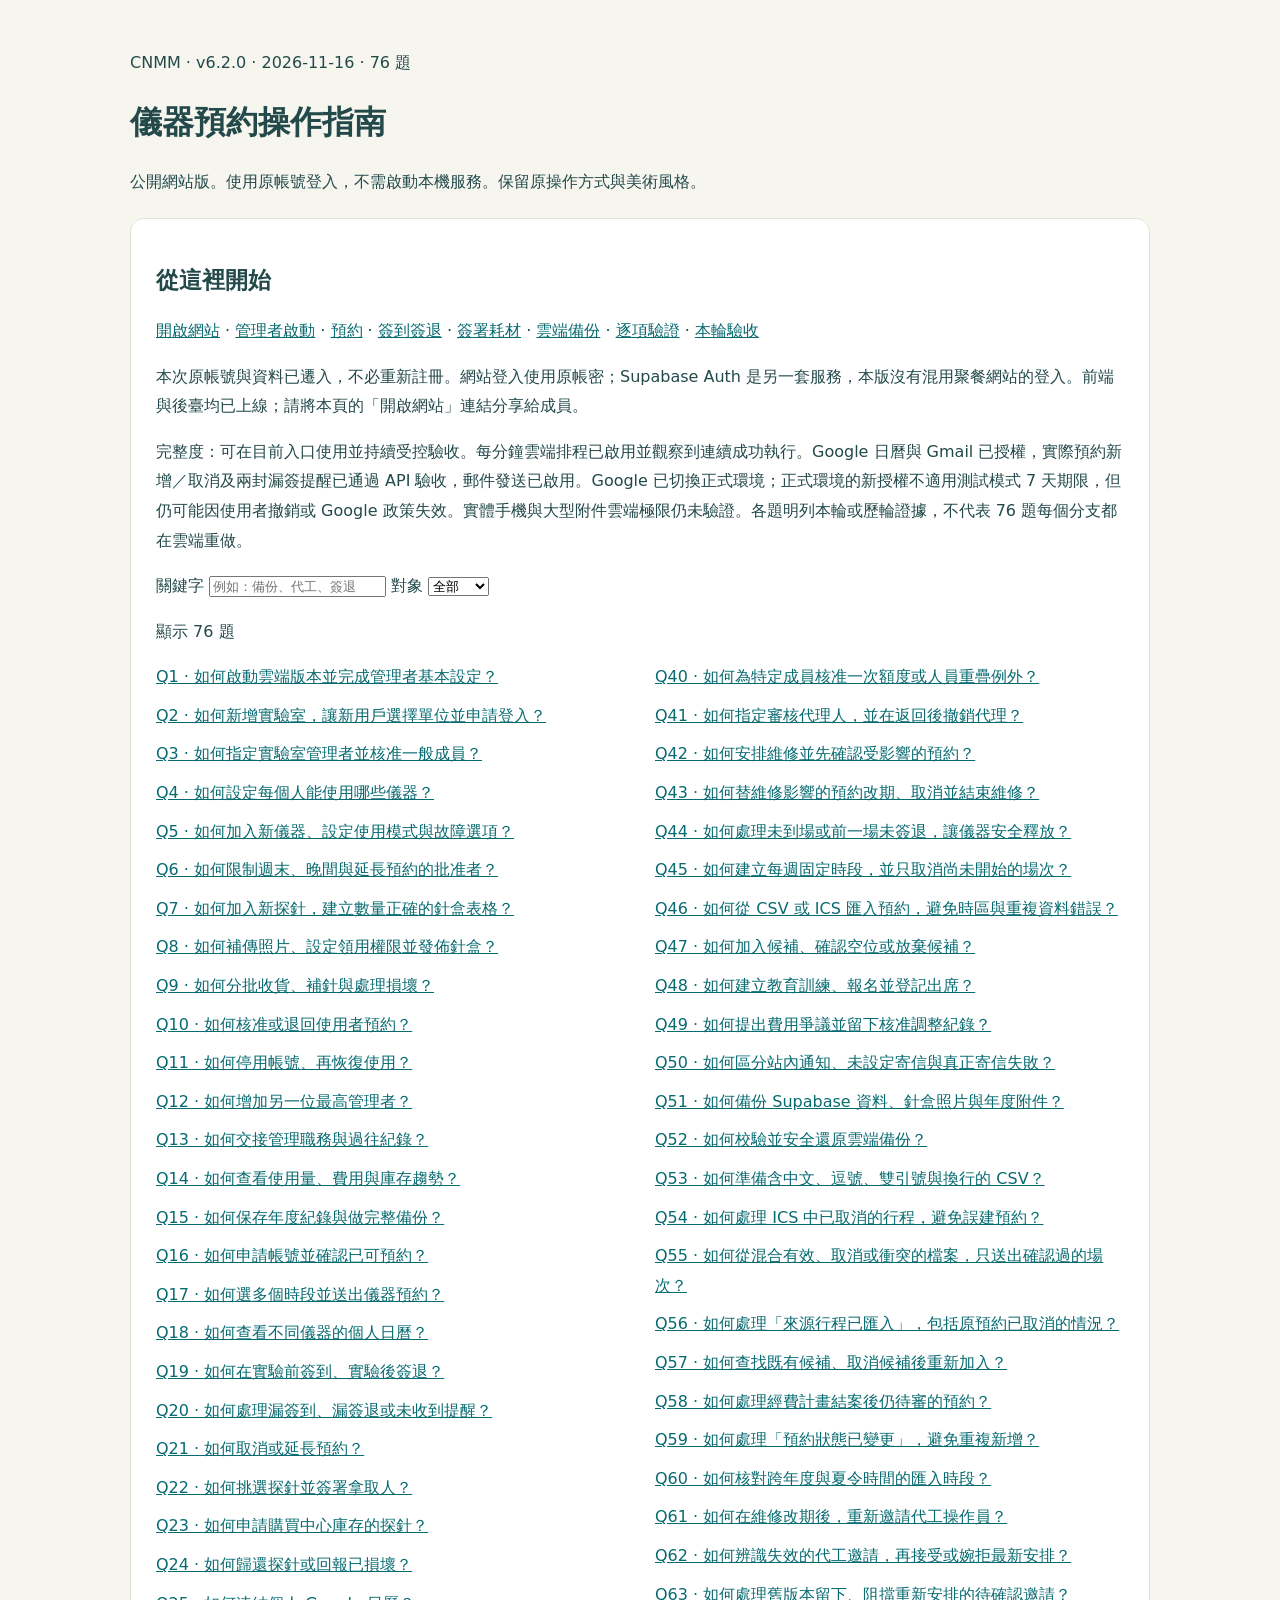
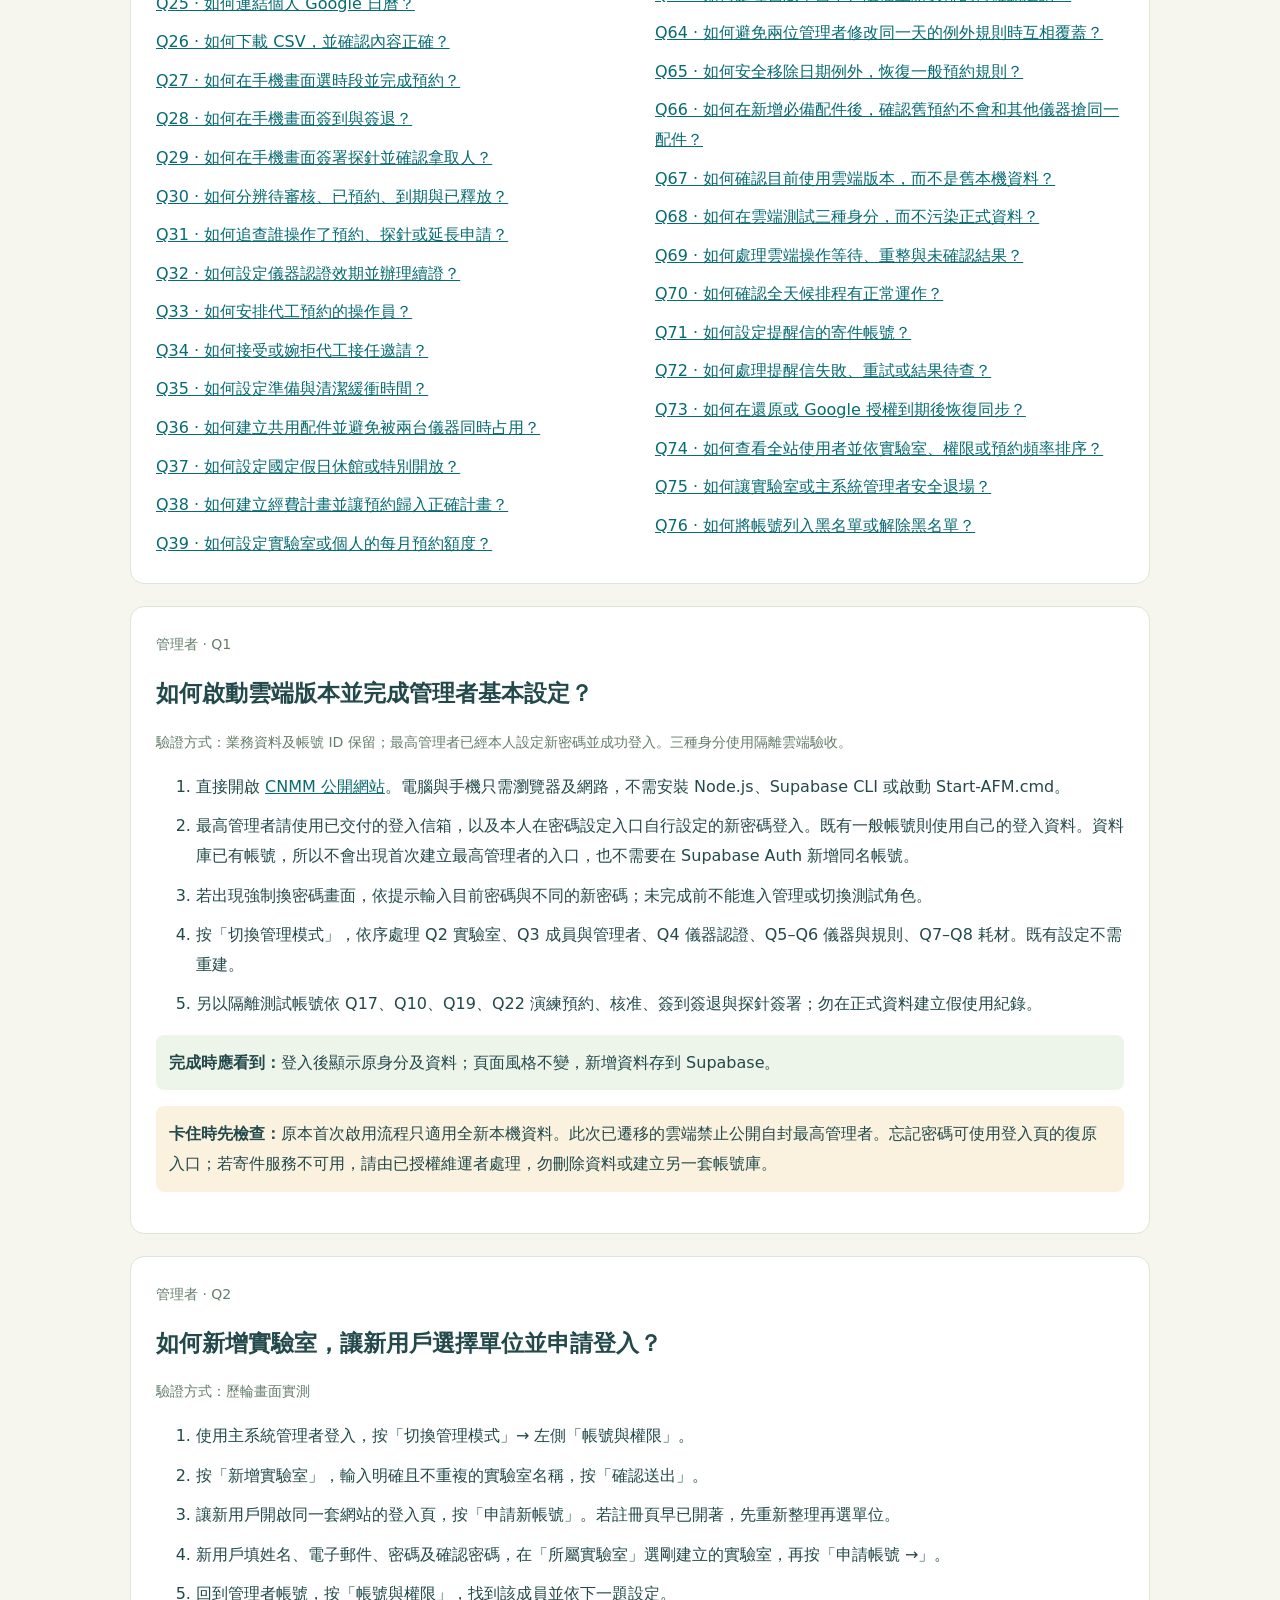
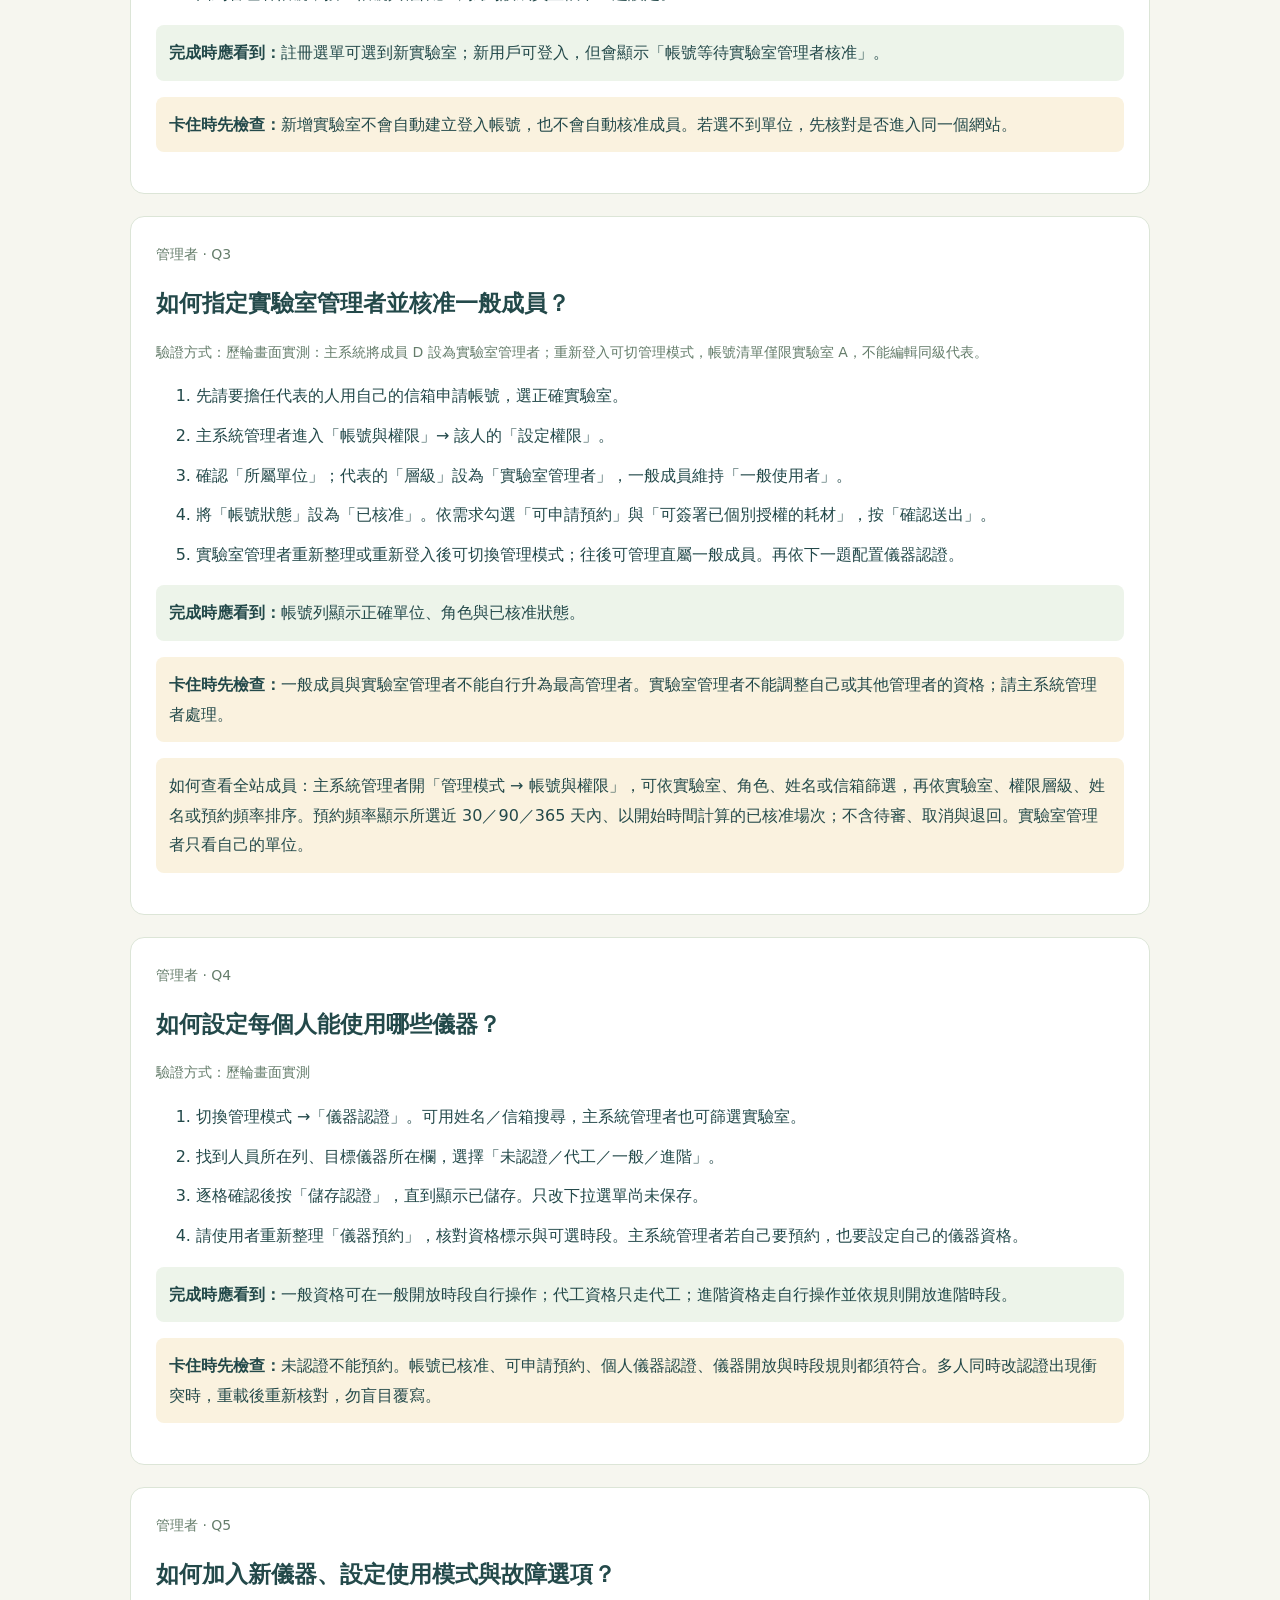
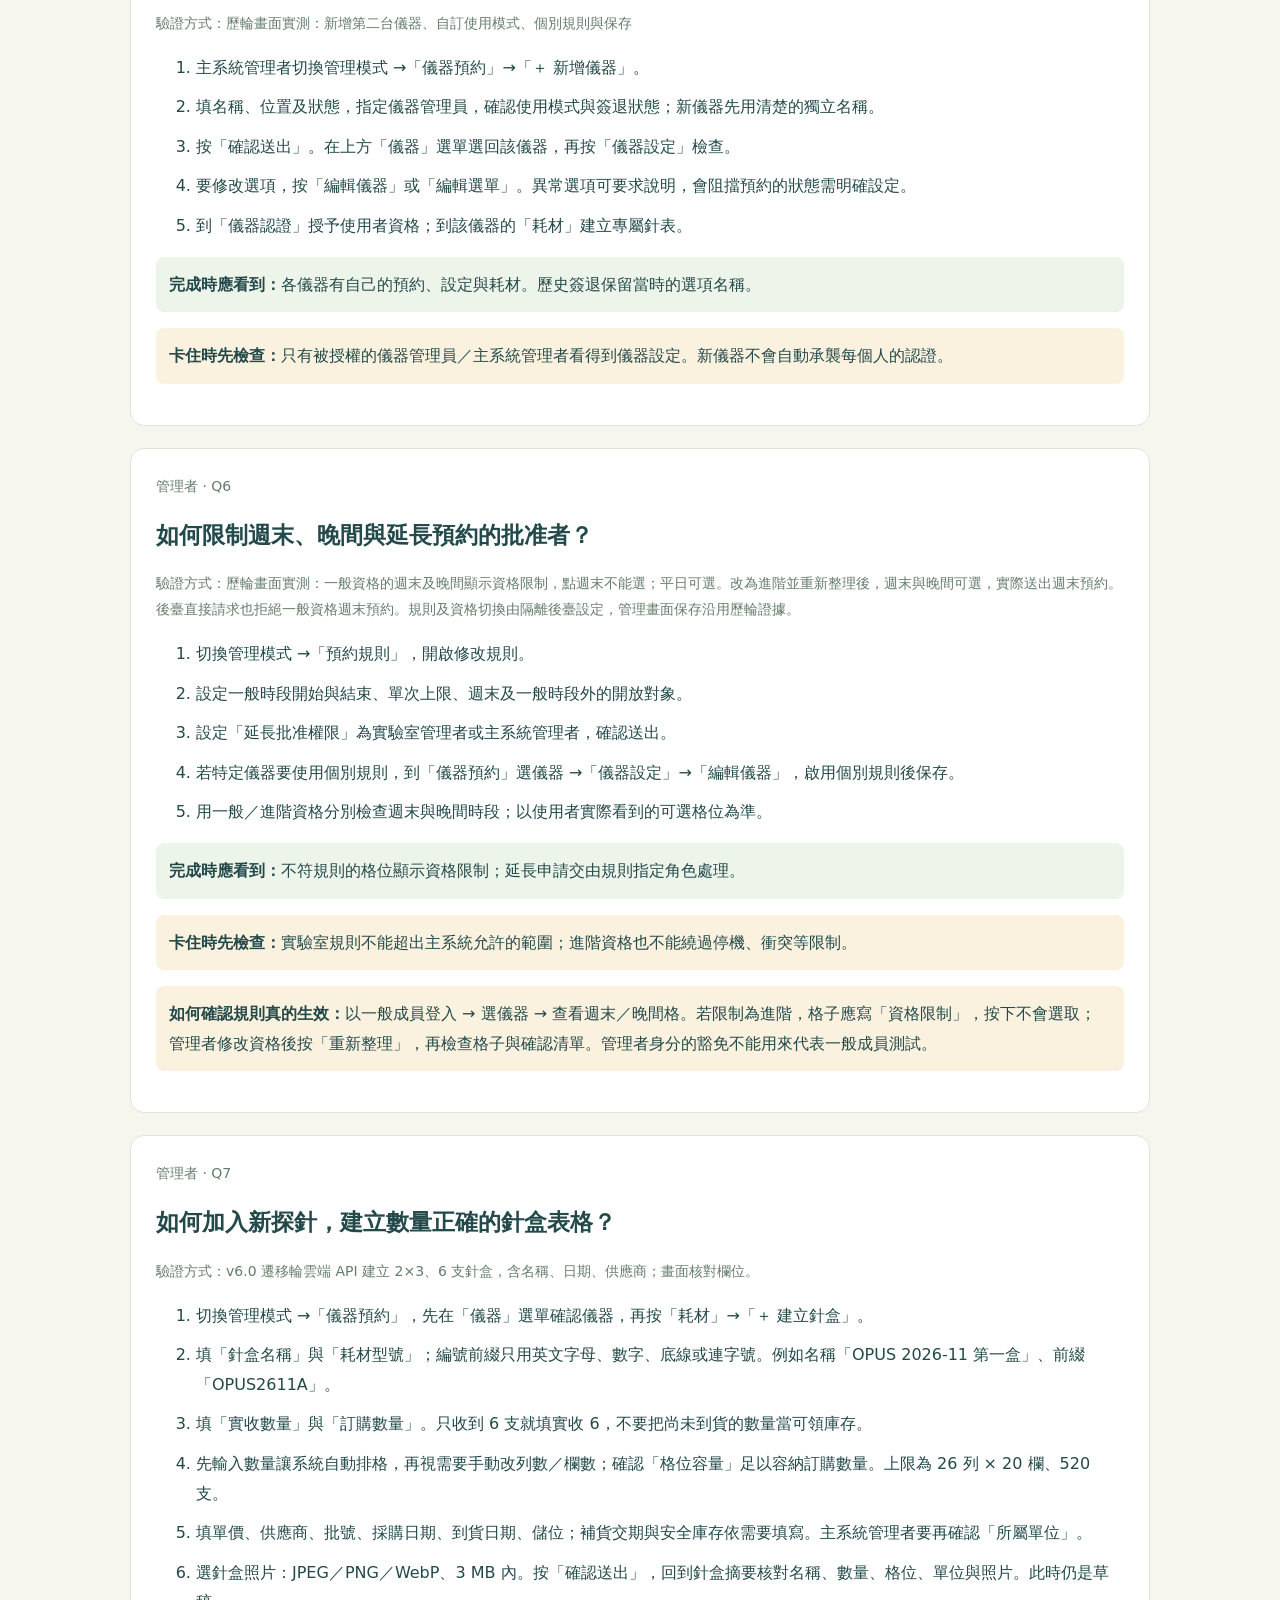
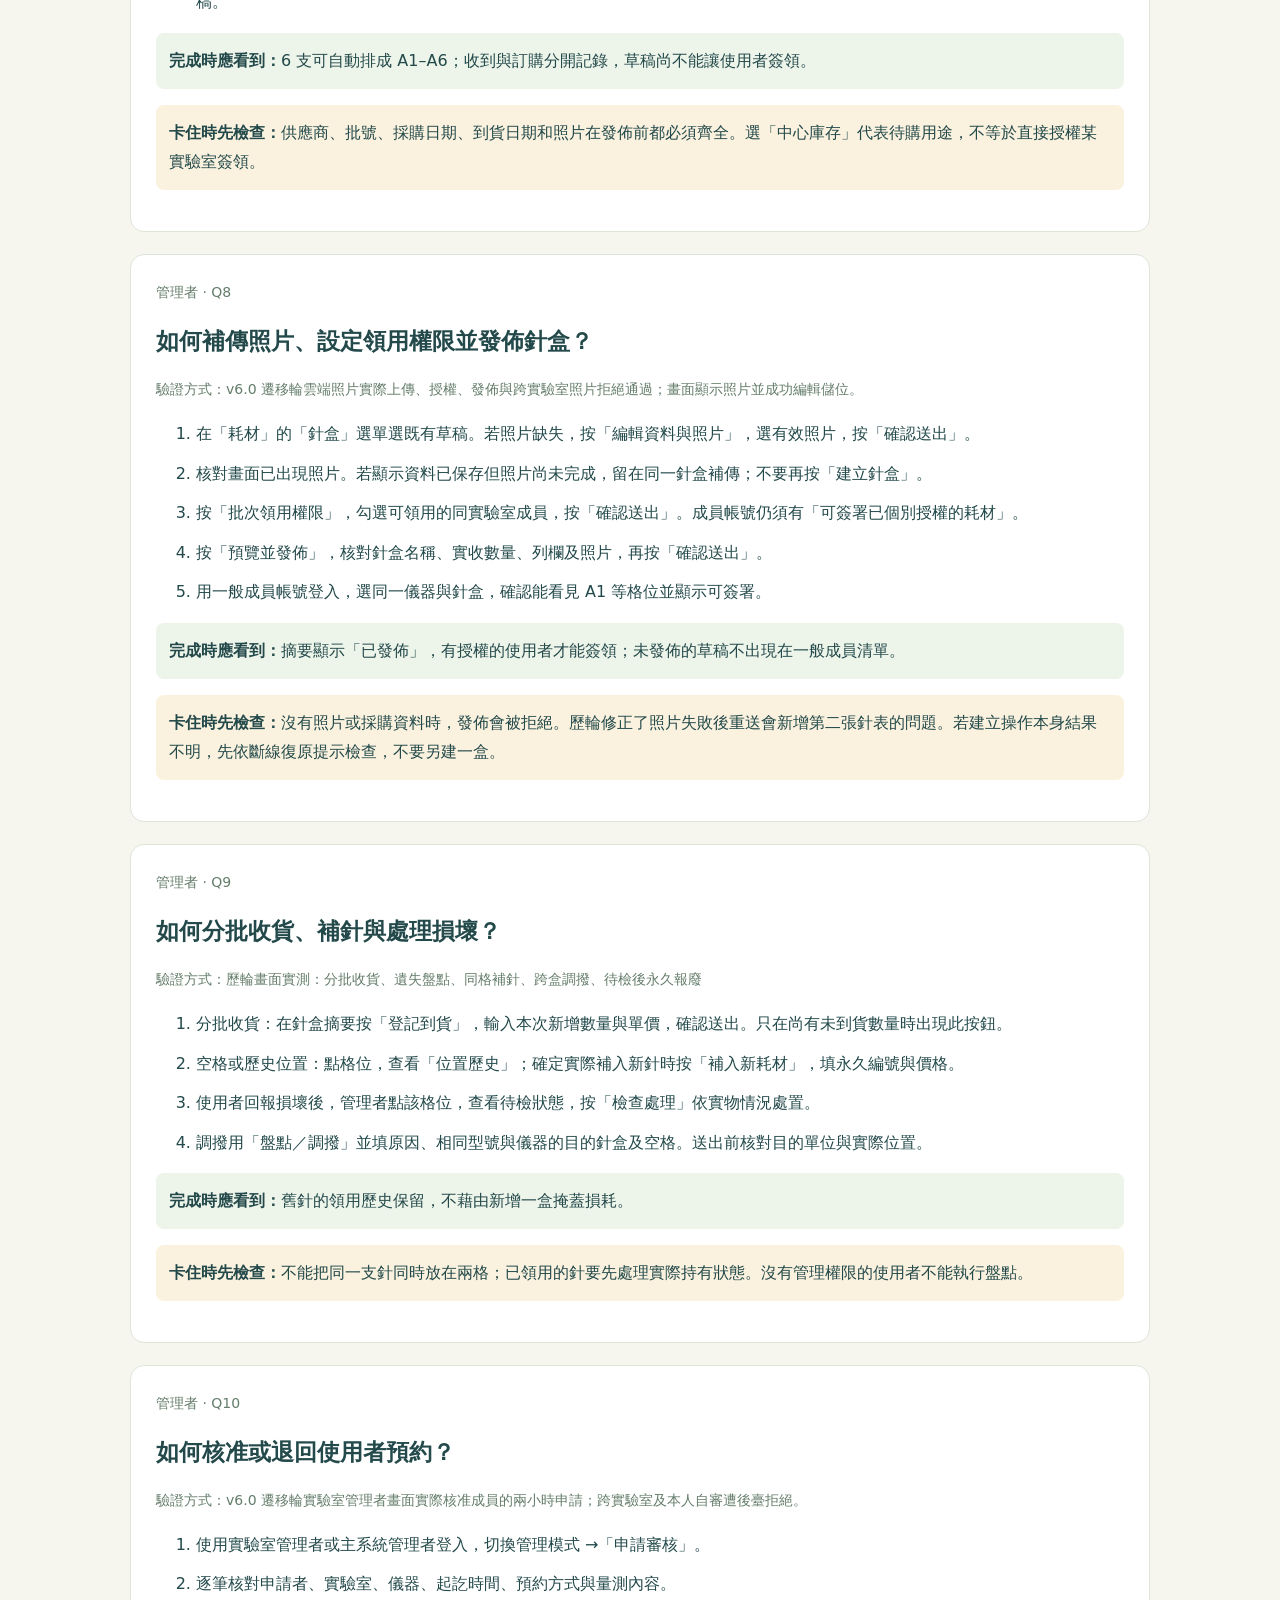
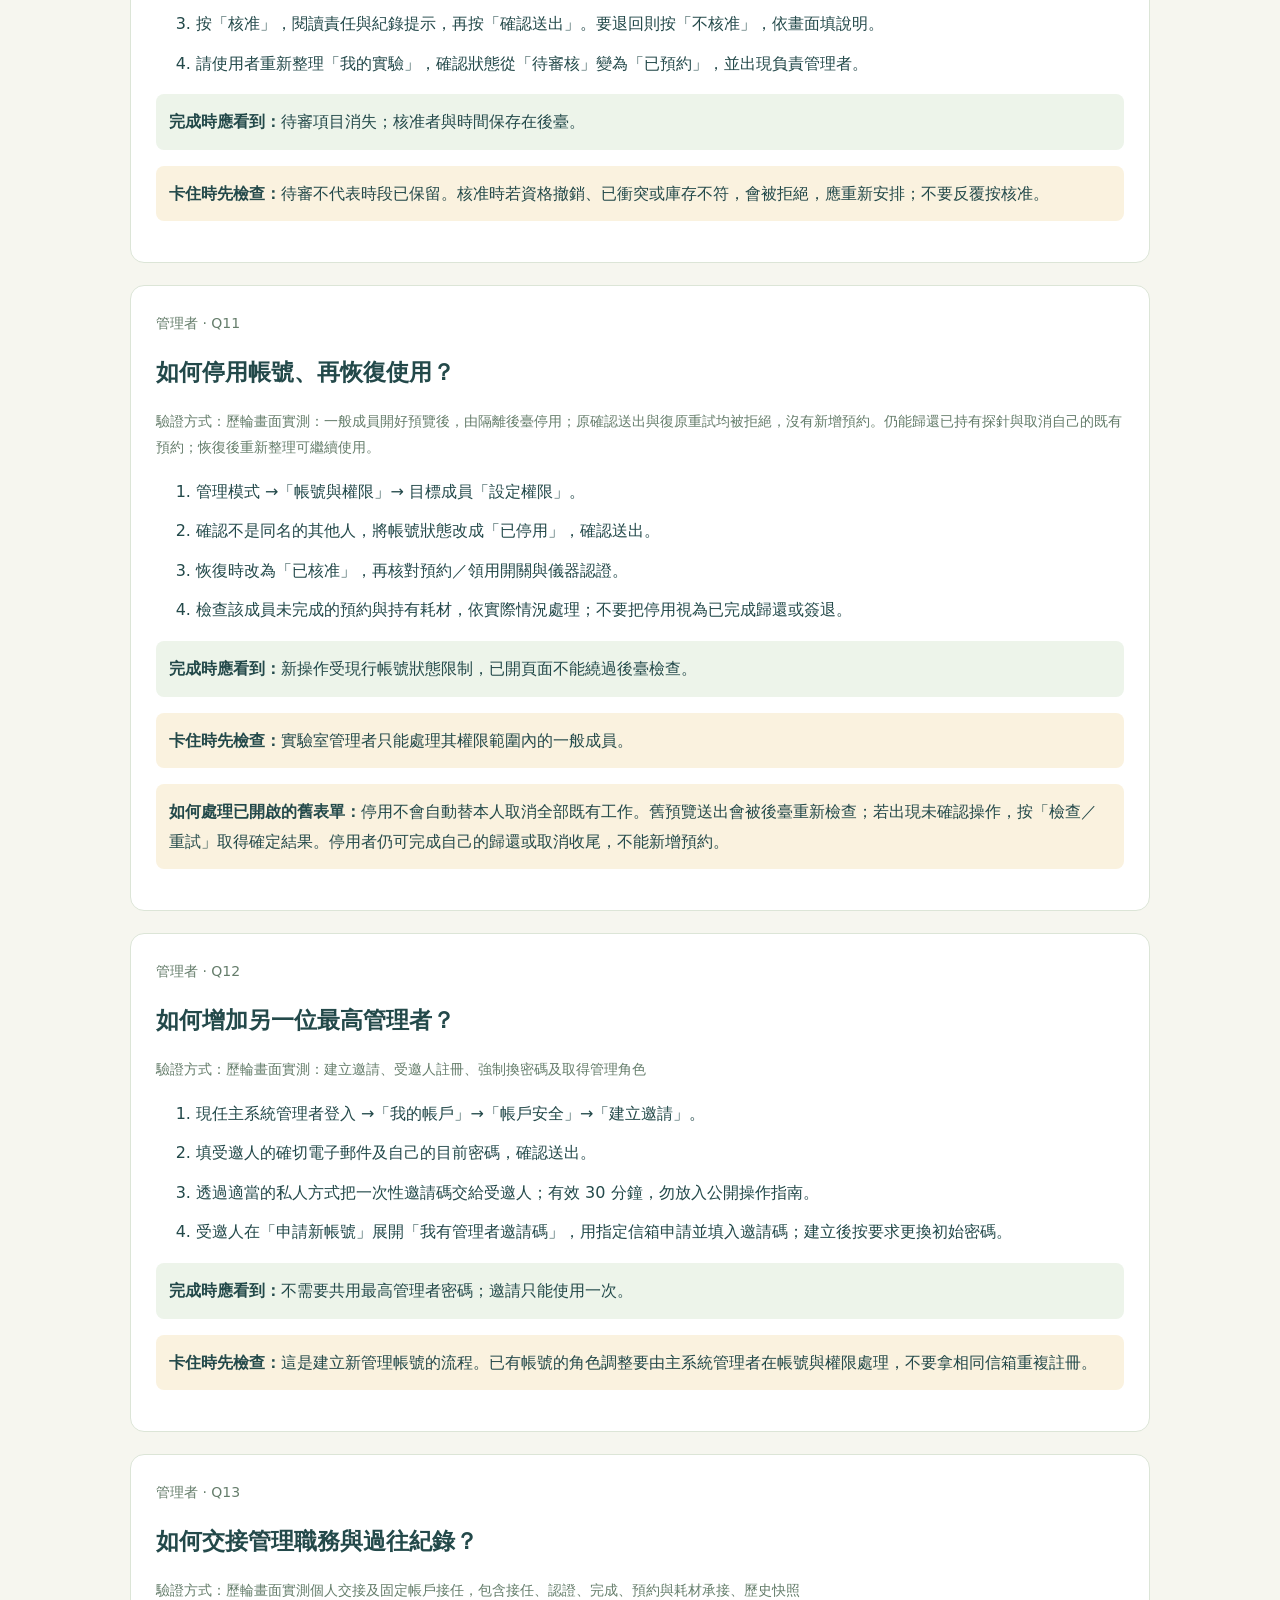
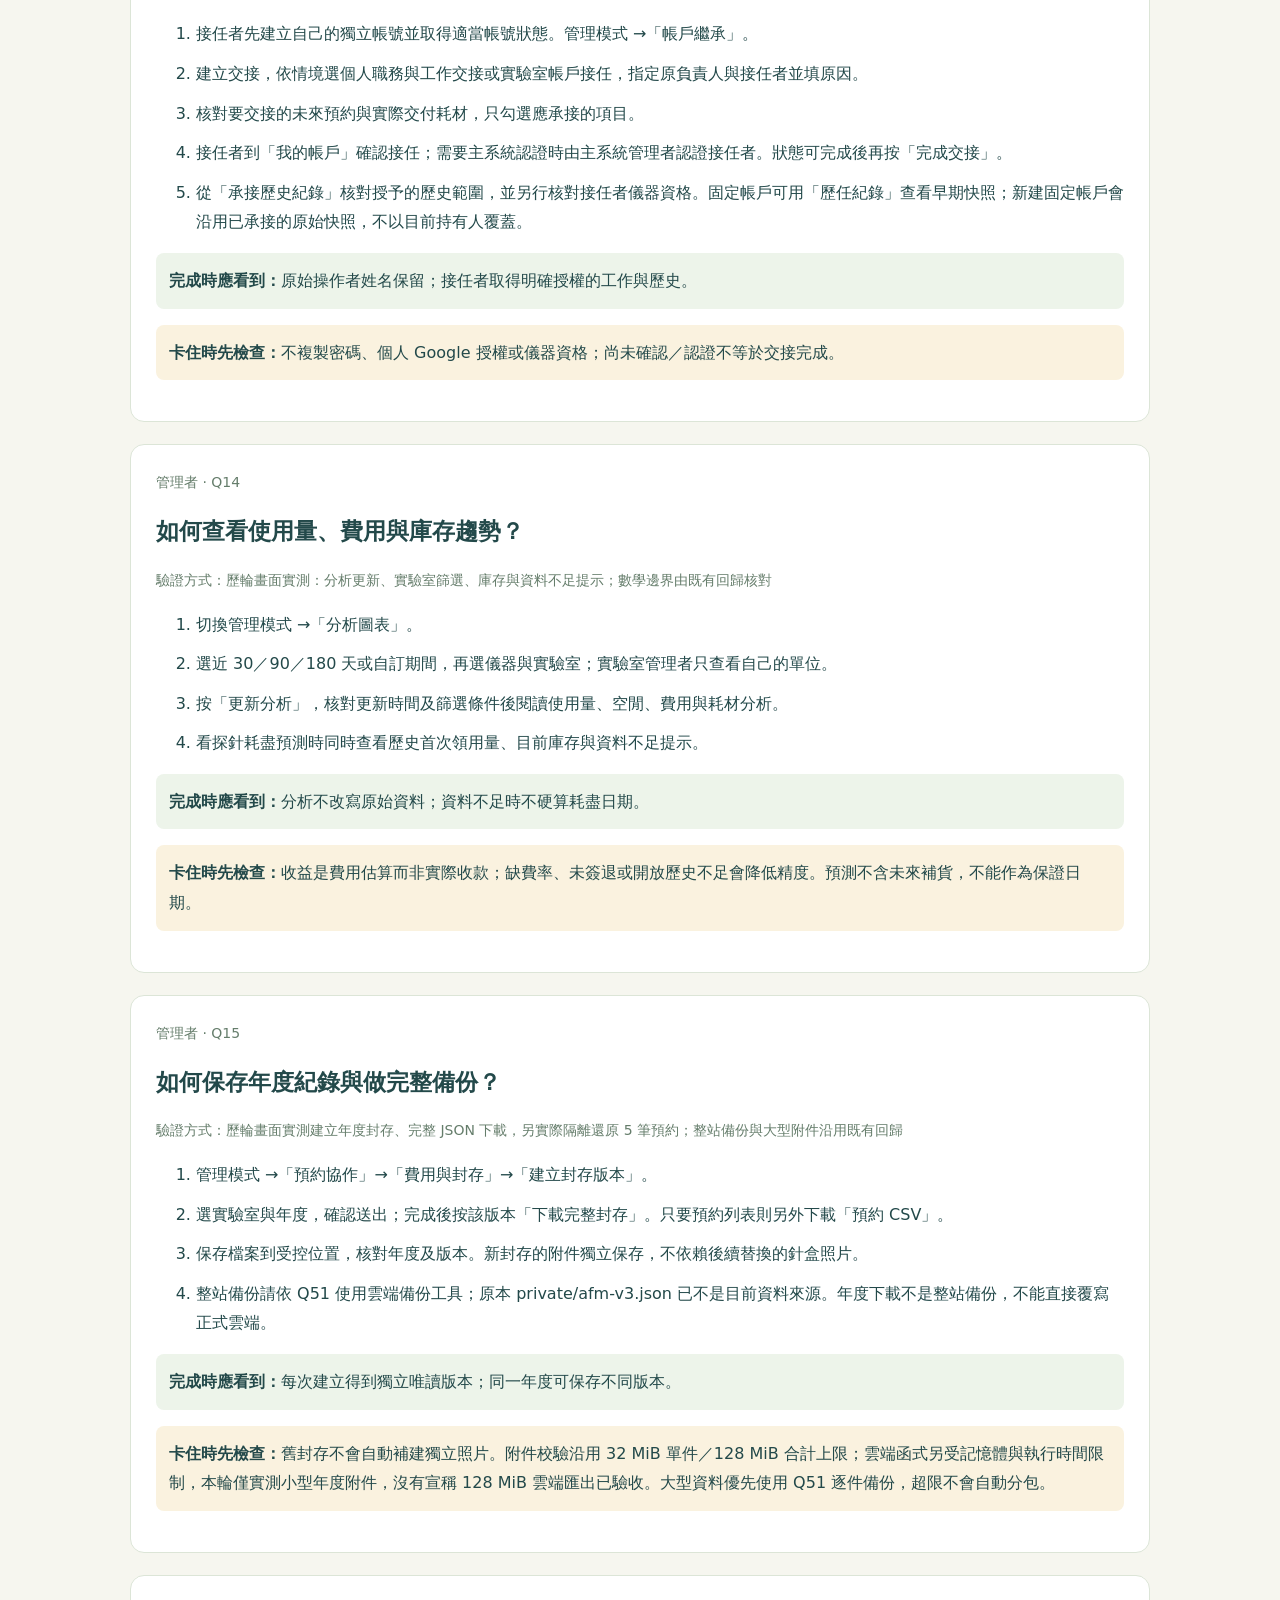
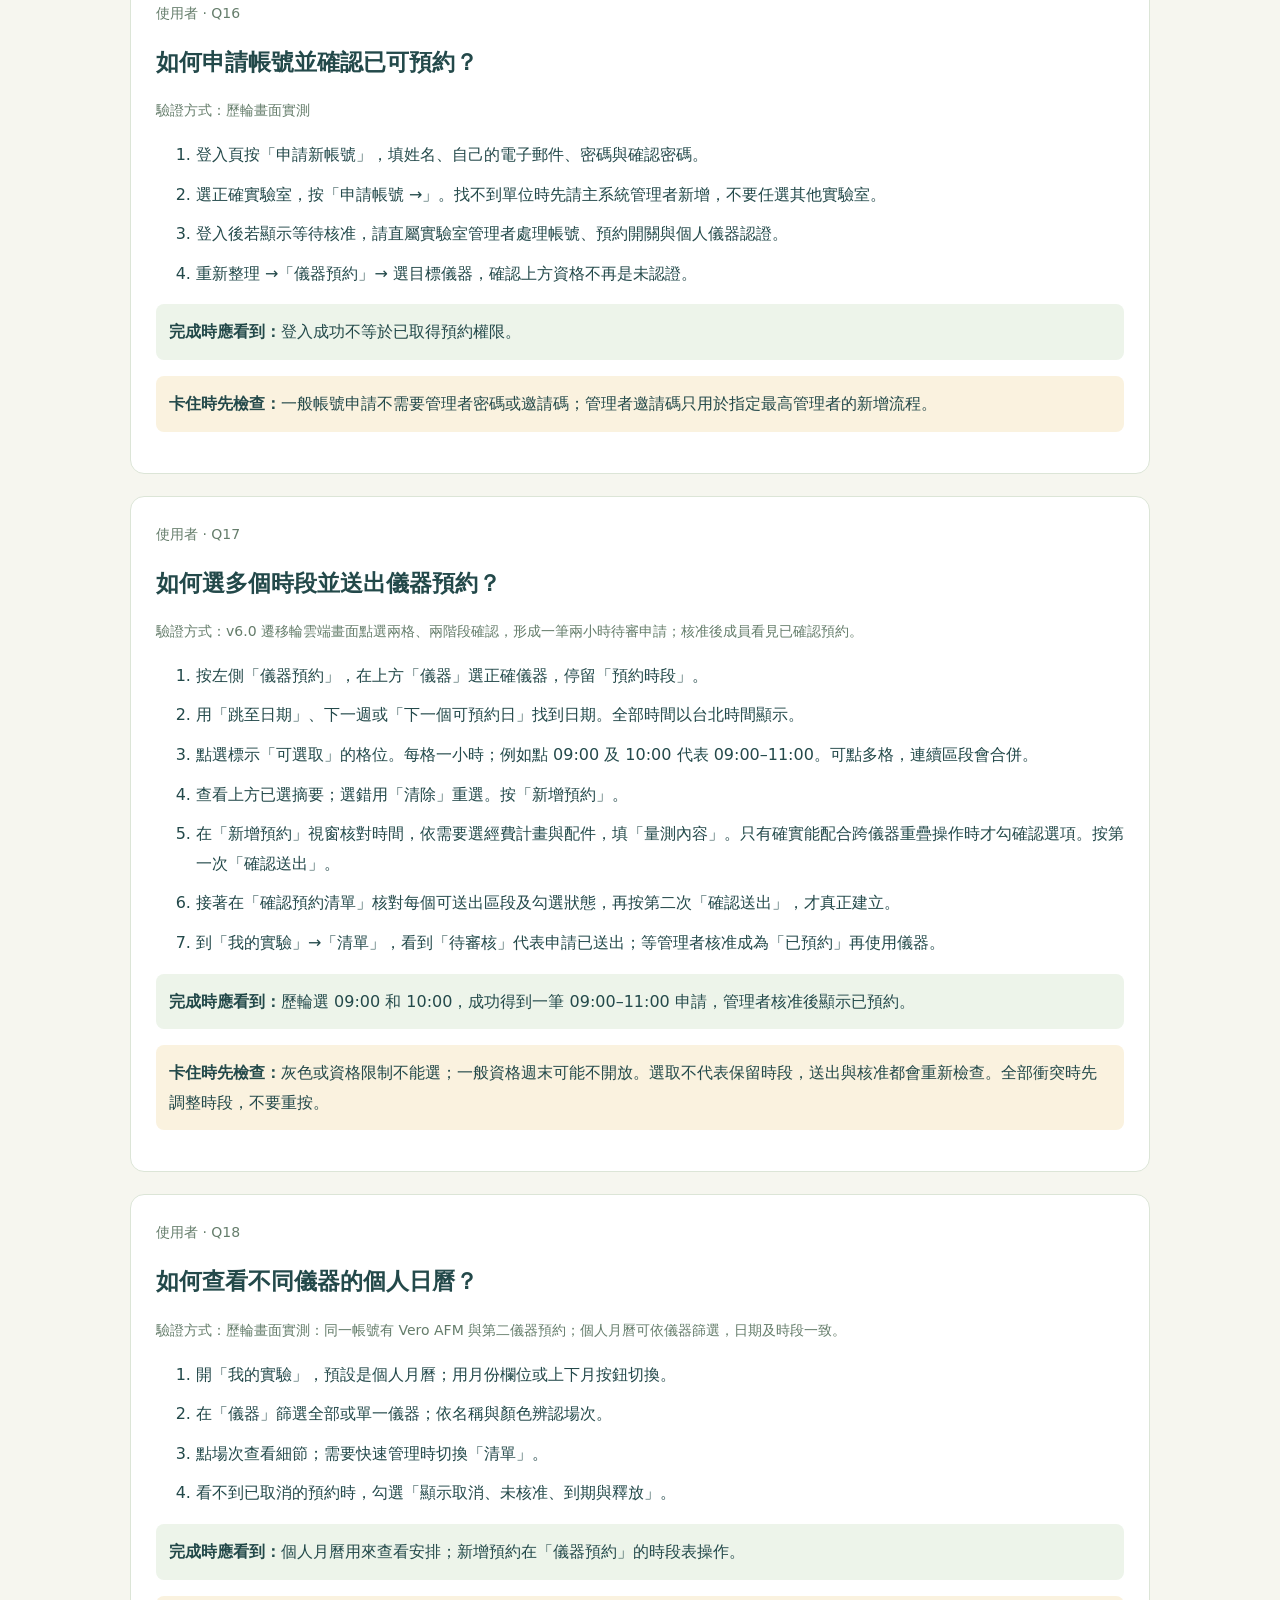
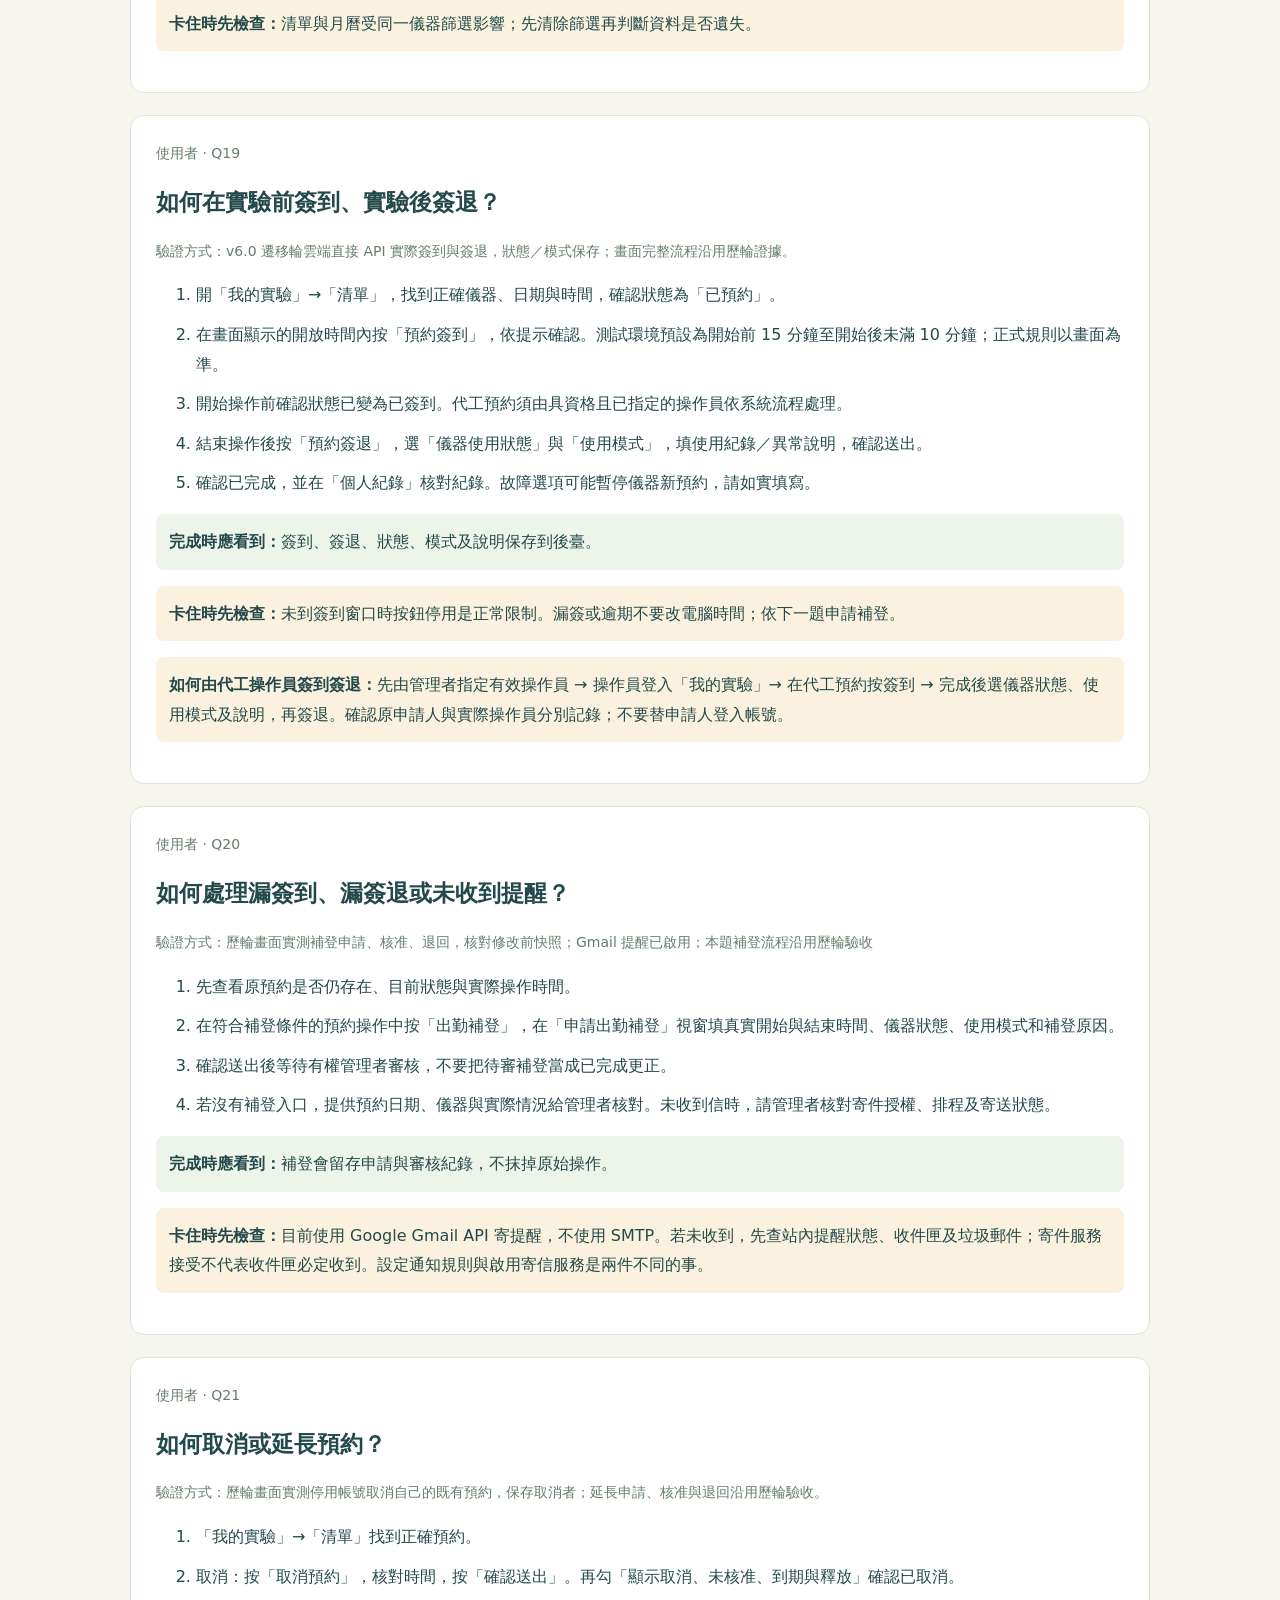
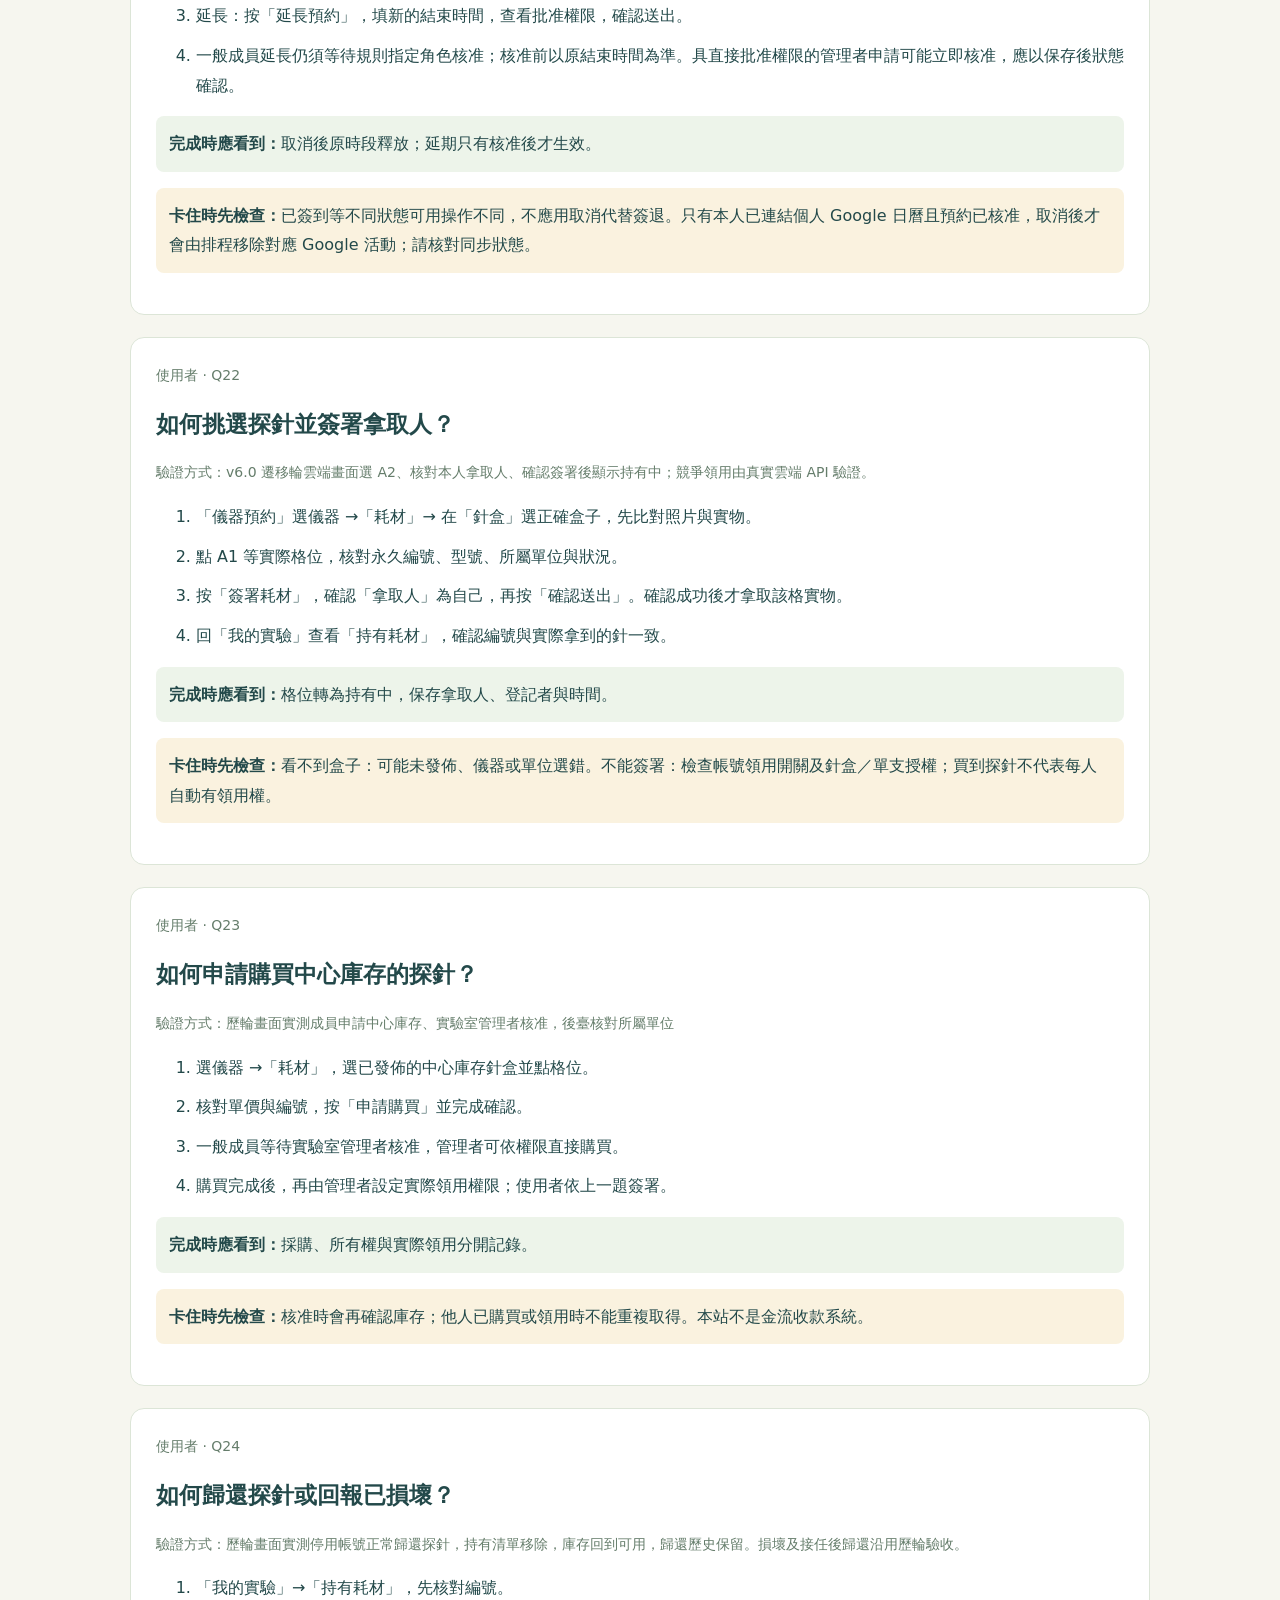
==== commit 77f1aa5f: "Document manager offboarding and blacklist workflows" ====
--- a/guide/index.html
+++ b/guide/index.html
@@ -1,2 +1,2 @@
-<!doctype html><html lang="zh-Hant"><meta charset="utf-8"><meta name="viewport" content="width=device-width,initial-scale=1"><title>CNMM 操作指南 v6.2.0</title><style>body{font-family:system-ui,'Microsoft JhengHei',sans-serif;background:#f6f6ef;color:#23494a;max-width:1020px;margin:auto;padding:32px;line-height:1.85}h1,h2{line-height:1.45}h1{font-size:32px}h2{font-size:23px}a{color:#086b71}section,.panel{background:white;border:1px solid #dce5d7;border-radius:14px;padding:25px;margin:22px 0}li{margin:10px 0}nav{columns:2;column-gap:30px}nav a{display:block;break-inside:avoid;margin-bottom:9px}.role,.evidence{font-size:14px;color:#657d6b}.note{background:#faf2df;padding:13px;border-radius:8px}.success{background:#edf4ea;padding:13px;border-radius:8px}table{border-collapse:collapse;width:100%}td,th{border-bottom:1px solid #ddd;text-align:left;padding:12px;vertical-align:top}img{max-width:100%;border:1px solid #dce5d7;border-radius:12px}button{padding:8px 15px}[hidden]{display:none!important} @media(max-width:700px){body{padding:15px}section{padding:18px}nav{columns:1}}@media print{button{display:none}body{background:white;padding:0}section{break-inside:avoid}a{color:inherit}}</style><body><main><header><p>CNMM · v6.2.0 · 2026-11-16 · 74 題</p><h1>儀器預約操作指南</h1><p>公開網站版。使用原帳號登入，不需啟動本機服務。保留原操作方式與美術風格。</p></header><div class="panel"><h2>從這裡開始</h2><p><a href="https://mind-instruments.github.io/">開啟網站</a> · <a href="#q1">管理者啟動</a> · <a href="#q17">預約</a> · <a href="#q19">簽到簽退</a> · <a href="#q22">簽署耗材</a> · <a href="#q51">雲端備份</a> · <a href="/qa.html">逐項驗證</a> · <a href="/qa.html">逐項驗證</a> · <a href="/qa.html">逐項驗證</a> · <a href="#acceptance">本輪驗收</a></p><p>本次原帳號與資料已遷入，不必重新註冊。網站登入使用原帳密；Supabase Auth 是另一套服務，本版沒有混用聚餐網站的登入。前端與後臺均已上線；請將本頁的「開啟網站」連結分享給成員。</p><p>完整度：可在目前入口使用並持續受控驗收。每分鐘雲端排程已啟用並觀察到連續成功執行。Google 日曆與 Gmail 已授權，實際預約新增／取消及兩封漏簽提醒已通過 API 驗收，郵件發送已啟用。Google 已切換正式環境；正式環境的新授權不適用測試模式 7 天期限，但仍可能因使用者撤銷或 Google 政策失效。實體手機與大型附件雲端極限仍未驗證。各題明列本輪或歷輪證據，不代表 74 題每個分支都在雲端重做。</p><label>關鍵字 <input id="guide-search" type="search" placeholder="例如：備份、代工、簽退"></label> <label>對象 <select id="guide-role"><option value="">全部</option><option>管理者</option><option>使用者</option><option>維運</option></select></label><p id="guide-count" role="status">顯示 74 題</p><nav><a href="#q1">Q1 · 如何啟動雲端版本並完成管理者基本設定？</a><a href="#q2">Q2 · 如何新增實驗室，讓新用戶選擇單位並申請登入？</a><a href="#q3">Q3 · 如何指定實驗室管理者並核准一般成員？</a><a href="#q4">Q4 · 如何設定每個人能使用哪些儀器？</a><a href="#q5">Q5 · 如何加入新儀器、設定使用模式與故障選項？</a><a href="#q6">Q6 · 如何限制週末、晚間與延長預約的批准者？</a><a href="#q7">Q7 · 如何加入新探針，建立數量正確的針盒表格？</a><a href="#q8">Q8 · 如何補傳照片、設定領用權限並發佈針盒？</a><a href="#q9">Q9 · 如何分批收貨、補針與處理損壞？</a><a href="#q10">Q10 · 如何核准或退回使用者預約？</a><a href="#q11">Q11 · 如何停用帳號、再恢復使用？</a><a href="#q12">Q12 · 如何增加另一位最高管理者？</a><a href="#q13">Q13 · 如何交接管理職務與過往紀錄？</a><a href="#q14">Q14 · 如何查看使用量、費用與庫存趨勢？</a><a href="#q15">Q15 · 如何保存年度紀錄與做完整備份？</a><a href="#q16">Q16 · 如何申請帳號並確認已可預約？</a><a href="#q17">Q17 · 如何選多個時段並送出儀器預約？</a><a href="#q18">Q18 · 如何查看不同儀器的個人日曆？</a><a href="#q19">Q19 · 如何在實驗前簽到、實驗後簽退？</a><a href="#q20">Q20 · 如何處理漏簽到、漏簽退或未收到提醒？</a><a href="#q21">Q21 · 如何取消或延長預約？</a><a href="#q22">Q22 · 如何挑選探針並簽署拿取人？</a><a href="#q23">Q23 · 如何申請購買中心庫存的探針？</a><a href="#q24">Q24 · 如何歸還探針或回報已損壞？</a><a href="#q25">Q25 · 如何連結個人 Google 日曆？</a><a href="#q26">Q26 · 如何下載 CSV，並確認內容正確？</a><a href="#q27">Q27 · 如何在手機畫面選時段並完成預約？</a><a href="#q28">Q28 · 如何在手機畫面簽到與簽退？</a><a href="#q29">Q29 · 如何在手機畫面簽署探針並確認拿取人？</a><a href="#q30">Q30 · 如何分辨待審核、已預約、到期與已釋放？</a><a href="#q31">Q31 · 如何追查誰操作了預約、探針或延長申請？</a><a href="#q32">Q32 · 如何設定儀器認證效期並辦理續證？</a><a href="#q33">Q33 · 如何安排代工預約的操作員？</a><a href="#q34">Q34 · 如何接受或婉拒代工接任邀請？</a><a href="#q35">Q35 · 如何設定準備與清潔緩衝時間？</a><a href="#q36">Q36 · 如何建立共用配件並避免被兩台儀器同時占用？</a><a href="#q37">Q37 · 如何設定國定假日休館或特別開放？</a><a href="#q38">Q38 · 如何建立經費計畫並讓預約歸入正確計畫？</a><a href="#q39">Q39 · 如何設定實驗室或個人的每月預約額度？</a><a href="#q40">Q40 · 如何為特定成員核准一次額度或人員重疊例外？</a><a href="#q41">Q41 · 如何指定審核代理人，並在返回後撤銷代理？</a><a href="#q42">Q42 · 如何安排維修並先確認受影響的預約？</a><a href="#q43">Q43 · 如何替維修影響的預約改期、取消並結束維修？</a><a href="#q44">Q44 · 如何處理未到場或前一場未簽退，讓儀器安全釋放？</a><a href="#q45">Q45 · 如何建立每週固定時段，並只取消尚未開始的場次？</a><a href="#q46">Q46 · 如何從 CSV 或 ICS 匯入預約，避免時區與重複資料錯誤？</a><a href="#q47">Q47 · 如何加入候補、確認空位或放棄候補？</a><a href="#q48">Q48 · 如何建立教育訓練、報名並登記出席？</a><a href="#q49">Q49 · 如何提出費用爭議並留下核准調整紀錄？</a><a href="#q50">Q50 · 如何區分站內通知、未設定寄信與真正寄信失敗？</a><a href="#q51">Q51 · 如何備份 Supabase 資料、針盒照片與年度附件？</a><a href="#q52">Q52 · 如何校驗並安全還原雲端備份？</a><a href="#q53">Q53 · 如何準備含中文、逗號、雙引號與換行的 CSV？</a><a href="#q54">Q54 · 如何處理 ICS 中已取消的行程，避免誤建預約？</a><a href="#q55">Q55 · 如何從混合有效、取消或衝突的檔案，只送出確認過的場次？</a><a href="#q56">Q56 · 如何處理「來源行程已匯入」，包括原預約已取消的情況？</a><a href="#q57">Q57 · 如何查找既有候補、取消候補後重新加入？</a><a href="#q58">Q58 · 如何處理經費計畫結案後仍待審的預約？</a><a href="#q59">Q59 · 如何處理「預約狀態已變更」，避免重複新增？</a><a href="#q60">Q60 · 如何核對跨年度與夏令時間的匯入時段？</a><a href="#q61">Q61 · 如何在維修改期後，重新邀請代工操作員？</a><a href="#q62">Q62 · 如何辨識失效的代工邀請，再接受或婉拒最新安排？</a><a href="#q63">Q63 · 如何處理舊版本留下、阻擋重新安排的待確認邀請？</a><a href="#q64">Q64 · 如何避免兩位管理者修改同一天的例外規則時互相覆蓋？</a><a href="#q65">Q65 · 如何安全移除日期例外，恢復一般預約規則？</a><a href="#q66">Q66 · 如何在新增必備配件後，確認舊預約不會和其他儀器搶同一配件？</a><a href="#q67">Q67 · 如何確認目前使用雲端版本，而不是舊本機資料？</a><a href="#q68">Q68 · 如何在雲端測試三種身分，而不污染正式資料？</a><a href="#q69">Q69 · 如何處理雲端操作等待、重整與未確認結果？</a><a href="#q70">Q70 · 如何確認全天候排程有正常運作？</a><a href="#q71">Q71 · 如何設定提醒信的寄件帳號？</a><a href="#q72">Q72 · 如何處理提醒信失敗、重試或結果待查？</a><a href="#q73">Q73 · 如何在還原或 Google 授權到期後恢復同步？</a><a href="#q74">Q74 · 如何查看全站使用者並依實驗室、權限或預約頻率排序？</a></nav></div><section id="q1"><div class="role">管理者 · Q1</div><h2>如何啟動雲端版本並完成管理者基本設定？</h2><p class="evidence">驗證方式：業務資料及帳號 ID 保留；最高管理者已經本人設定新密碼並成功登入。三種身分使用隔離雲端驗收。</p><ol><li>直接開啟 <a href="https://mind-instruments.github.io/">CNMM 公開網站</a>。電腦與手機只需瀏覽器及網路，不需安裝 Node.js、Supabase CLI 或啟動 Start-AFM.cmd。</li><li>最高管理者請使用已交付的登入信箱，以及本人在密碼設定入口自行設定的新密碼登入。既有一般帳號則使用自己的登入資料。資料庫已有帳號，所以不會出現首次建立最高管理者的入口，也不需要在 Supabase Auth 新增同名帳號。</li><li>若出現強制換密碼畫面，依提示輸入目前密碼與不同的新密碼；未完成前不能進入管理或切換測試角色。</li><li>按「切換管理模式」，依序處理 Q2 實驗室、Q3 成員與管理者、Q4 儀器認證、Q5–Q6 儀器與規則、Q7–Q8 耗材。既有設定不需重建。</li><li>另以隔離測試帳號依 Q17、Q10、Q19、Q22 演練預約、核准、簽到簽退與探針簽署；勿在正式資料建立假使用紀錄。</li></ol><p class="success"><b>完成時應看到：</b>登入後顯示原身分及資料；頁面風格不變，新增資料存到 Supabase。</p><p class="note"><b>卡住時先檢查：</b>原本首次啟用流程只適用全新本機資料。此次已遷移的雲端禁止公開自封最高管理者。忘記密碼可使用登入頁的復原入口；若寄件服務不可用，請由已授權維運者處理，勿刪除資料或建立另一套帳號庫。</p></section><section id="q2"><div class="role">管理者 · Q2</div><h2>如何新增實驗室，讓新用戶選擇單位並申請登入？</h2><p class="evidence">驗證方式：歷輪畫面實測</p><ol><li>使用主系統管理者登入，按「切換管理模式」→ 左側「帳號與權限」。</li><li>按「新增實驗室」，輸入明確且不重複的實驗室名稱，按「確認送出」。</li><li>讓新用戶開啟同一套網站的登入頁，按「申請新帳號」。若註冊頁早已開著，先重新整理再選單位。</li><li>新用戶填姓名、電子郵件、密碼及確認密碼，在「所屬實驗室」選剛建立的實驗室，再按「申請帳號 →」。</li><li>回到管理者帳號，按「帳號與權限」，找到該成員並依下一題設定。</li></ol><p class="success"><b>完成時應看到：</b>註冊選單可選到新實驗室；新用戶可登入，但會顯示「帳號等待實驗室管理者核准」。</p><p class="note"><b>卡住時先檢查：</b>新增實驗室不會自動建立登入帳號，也不會自動核准成員。若選不到單位，先核對是否進入同一個網站。</p></section><section id="q3"><div class="role">管理者 · Q3</div><h2>如何指定實驗室管理者並核准一般成員？</h2><p class="evidence">驗證方式：歷輪畫面實測：主系統將成員 D 設為實驗室管理者；重新登入可切管理模式，帳號清單僅限實驗室 A，不能編輯同級代表。</p><ol><li>先請要擔任代表的人用自己的信箱申請帳號，選正確實驗室。</li><li>主系統管理者進入「帳號與權限」→ 該人的「設定權限」。</li><li>確認「所屬單位」；代表的「層級」設為「實驗室管理者」，一般成員維持「一般使用者」。</li><li>將「帳號狀態」設為「已核准」。依需求勾選「可申請預約」與「可簽署已個別授權的耗材」，按「確認送出」。</li><li>實驗室管理者重新整理或重新登入後可切換管理模式；往後可管理直屬一般成員。再依下一題配置儀器認證。</li></ol><p class="success"><b>完成時應看到：</b>帳號列顯示正確單位、角色與已核准狀態。</p><p class="note"><b>卡住時先檢查：</b>一般成員與實驗室管理者不能自行升為最高管理者。實驗室管理者不能調整自己或其他管理者的資格；請主系統管理者處理。</p><p class="note">如何查看全站成員：主系統管理者開「管理模式 → 帳號與權限」，可依實驗室、角色、姓名或信箱篩選，再依實驗室、權限層級、姓名或預約頻率排序。預約頻率顯示所選近 30／90／365 天內、以開始時間計算的已核准場次；不含待審、取消與退回。實驗室管理者只看自己的單位。</p></section><section id="q4"><div class="role">管理者 · Q4</div><h2>如何設定每個人能使用哪些儀器？</h2><p class="evidence">驗證方式：歷輪畫面實測</p><ol><li>切換管理模式 →「儀器認證」。可用姓名／信箱搜尋，主系統管理者也可篩選實驗室。</li><li>找到人員所在列、目標儀器所在欄，選擇「未認證／代工／一般／進階」。</li><li>逐格確認後按「儲存認證」，直到顯示已儲存。只改下拉選單尚未保存。</li><li>請使用者重新整理「儀器預約」，核對資格標示與可選時段。主系統管理者若自己要預約，也要設定自己的儀器資格。</li></ol><p class="success"><b>完成時應看到：</b>一般資格可在一般開放時段自行操作；代工資格只走代工；進階資格走自行操作並依規則開放進階時段。</p><p class="note"><b>卡住時先檢查：</b>未認證不能預約。帳號已核准、可申請預約、個人儀器認證、儀器開放與時段規則都須符合。多人同時改認證出現衝突時，重載後重新核對，勿盲目覆寫。</p></section><section id="q5"><div class="role">管理者 · Q5</div><h2>如何加入新儀器、設定使用模式與故障選項？</h2><p class="evidence">驗證方式：歷輪畫面實測：新增第二台儀器、自訂使用模式、個別規則與保存</p><ol><li>主系統管理者切換管理模式 →「儀器預約」→「＋ 新增儀器」。</li><li>填名稱、位置及狀態，指定儀器管理員，確認使用模式與簽退狀態；新儀器先用清楚的獨立名稱。</li><li>按「確認送出」。在上方「儀器」選單選回該儀器，再按「儀器設定」檢查。</li><li>要修改選項，按「編輯儀器」或「編輯選單」。異常選項可要求說明，會阻擋預約的狀態需明確設定。</li><li>到「儀器認證」授予使用者資格；到該儀器的「耗材」建立專屬針表。</li></ol><p class="success"><b>完成時應看到：</b>各儀器有自己的預約、設定與耗材。歷史簽退保留當時的選項名稱。</p><p class="note"><b>卡住時先檢查：</b>只有被授權的儀器管理員／主系統管理者看得到儀器設定。新儀器不會自動承襲每個人的認證。</p></section><section id="q6"><div class="role">管理者 · Q6</div><h2>如何限制週末、晚間與延長預約的批准者？</h2><p class="evidence">驗證方式：歷輪畫面實測：一般資格的週末及晚間顯示資格限制，點週末不能選；平日可選。改為進階並重新整理後，週末與晚間可選，實際送出週末預約。後臺直接請求也拒絕一般資格週末預約。規則及資格切換由隔離後臺設定，管理畫面保存沿用歷輪證據。</p><ol><li>切換管理模式 →「預約規則」，開啟修改規則。</li><li>設定一般時段開始與結束、單次上限、週末及一般時段外的開放對象。</li><li>設定「延長批准權限」為實驗室管理者或主系統管理者，確認送出。</li><li>若特定儀器要使用個別規則，到「儀器預約」選儀器 →「儀器設定」→「編輯儀器」，啟用個別規則後保存。</li><li>用一般／進階資格分別檢查週末與晚間時段；以使用者實際看到的可選格位為準。</li></ol><p class="success"><b>完成時應看到：</b>不符規則的格位顯示資格限制；延長申請交由規則指定角色處理。</p><p class="note"><b>卡住時先檢查：</b>實驗室規則不能超出主系統允許的範圍；進階資格也不能繞過停機、衝突等限制。</p><p class="note"><b>如何確認規則真的生效：</b>以一般成員登入 → 選儀器 → 查看週末／晚間格。若限制為進階，格子應寫「資格限制」，按下不會選取；管理者修改資格後按「重新整理」，再檢查格子與確認清單。管理者身分的豁免不能用來代表一般成員測試。</p></section><section id="q7"><div class="role">管理者 · Q7</div><h2>如何加入新探針，建立數量正確的針盒表格？</h2><p class="evidence">驗證方式：v6.0 遷移輪雲端 API 建立 2×3、6 支針盒，含名稱、日期、供應商；畫面核對欄位。</p><ol><li>切換管理模式 →「儀器預約」，先在「儀器」選單確認儀器，再按「耗材」→「＋ 建立針盒」。</li><li>填「針盒名稱」與「耗材型號」；編號前綴只用英文字母、數字、底線或連字號。例如名稱「OPUS 2026-11 第一盒」、前綴「OPUS2611A」。</li><li>填「實收數量」與「訂購數量」。只收到 6 支就填實收 6，不要把尚未到貨的數量當可領庫存。</li><li>先輸入數量讓系統自動排格，再視需要手動改列數／欄數；確認「格位容量」足以容納訂購數量。上限為 26 列 × 20 欄、520 支。</li><li>填單價、供應商、批號、採購日期、到貨日期、儲位；補貨交期與安全庫存依需要填寫。主系統管理者要再確認「所屬單位」。</li><li>選針盒照片：JPEG／PNG／WebP、3 MB 內。按「確認送出」，回到針盒摘要核對名稱、數量、格位、單位與照片。此時仍是草稿。</li></ol><p class="success"><b>完成時應看到：</b>6 支可自動排成 A1–A6；收到與訂購分開記錄，草稿尚不能讓使用者簽領。</p><p class="note"><b>卡住時先檢查：</b>供應商、批號、採購日期、到貨日期和照片在發佈前都必須齊全。選「中心庫存」代表待購用途，不等於直接授權某實驗室簽領。</p></section><section id="q8"><div class="role">管理者 · Q8</div><h2>如何補傳照片、設定領用權限並發佈針盒？</h2><p class="evidence">驗證方式：v6.0 遷移輪雲端照片實際上傳、授權、發佈與跨實驗室照片拒絕通過；畫面顯示照片並成功編輯儲位。</p><ol><li>在「耗材」的「針盒」選單選既有草稿。若照片缺失，按「編輯資料與照片」，選有效照片，按「確認送出」。</li><li>核對畫面已出現照片。若顯示資料已保存但照片尚未完成，留在同一針盒補傳；不要再按「建立針盒」。</li><li>按「批次領用權限」，勾選可領用的同實驗室成員，按「確認送出」。成員帳號仍須有「可簽署已個別授權的耗材」。</li><li>按「預覽並發佈」，核對針盒名稱、實收數量、列欄及照片，再按「確認送出」。</li><li>用一般成員帳號登入，選同一儀器與針盒，確認能看見 A1 等格位並顯示可簽署。</li></ol><p class="success"><b>完成時應看到：</b>摘要顯示「已發佈」，有授權的使用者才能簽領；未發佈的草稿不出現在一般成員清單。</p><p class="note"><b>卡住時先檢查：</b>沒有照片或採購資料時，發佈會被拒絕。歷輪修正了照片失敗後重送會新增第二張針表的問題。若建立操作本身結果不明，先依斷線復原提示檢查，不要另建一盒。</p></section><section id="q9"><div class="role">管理者 · Q9</div><h2>如何分批收貨、補針與處理損壞？</h2><p class="evidence">驗證方式：歷輪畫面實測：分批收貨、遺失盤點、同格補針、跨盒調撥、待檢後永久報廢</p><ol><li>分批收貨：在針盒摘要按「登記到貨」，輸入本次新增數量與單價，確認送出。只在尚有未到貨數量時出現此按鈕。</li><li>空格或歷史位置：點格位，查看「位置歷史」；確定實際補入新針時按「補入新耗材」，填永久編號與價格。</li><li>使用者回報損壞後，管理者點該格位，查看待檢狀態，按「檢查處理」依實物情況處置。</li><li>調撥用「盤點／調撥」並填原因、相同型號與儀器的目的針盒及空格。送出前核對目的單位與實際位置。</li></ol><p class="success"><b>完成時應看到：</b>舊針的領用歷史保留，不藉由新增一盒掩蓋損耗。</p><p class="note"><b>卡住時先檢查：</b>不能把同一支針同時放在兩格；已領用的針要先處理實際持有狀態。沒有管理權限的使用者不能執行盤點。</p></section><section id="q10"><div class="role">管理者 · Q10</div><h2>如何核准或退回使用者預約？</h2><p class="evidence">驗證方式：v6.0 遷移輪實驗室管理者畫面實際核准成員的兩小時申請；跨實驗室及本人自審遭後臺拒絕。</p><ol><li>使用實驗室管理者或主系統管理者登入，切換管理模式 →「申請審核」。</li><li>逐筆核對申請者、實驗室、儀器、起訖時間、預約方式與量測內容。</li><li>按「核准」，閱讀責任與紀錄提示，再按「確認送出」。要退回則按「不核准」，依畫面填說明。</li><li>請使用者重新整理「我的實驗」，確認狀態從「待審核」變為「已預約」，並出現負責管理者。</li></ol><p class="success"><b>完成時應看到：</b>待審項目消失；核准者與時間保存在後臺。</p><p class="note"><b>卡住時先檢查：</b>待審不代表時段已保留。核准時若資格撤銷、已衝突或庫存不符，會被拒絕，應重新安排；不要反覆按核准。</p></section><section id="q11"><div class="role">管理者 · Q11</div><h2>如何停用帳號、再恢復使用？</h2><p class="evidence">驗證方式：歷輪畫面實測：一般成員開好預覽後，由隔離後臺停用；原確認送出與復原重試均被拒絕，沒有新增預約。仍能歸還已持有探針與取消自己的既有預約；恢復後重新整理可繼續使用。</p><ol><li>管理模式 →「帳號與權限」→ 目標成員「設定權限」。</li><li>確認不是同名的其他人，將帳號狀態改成「已停用」，確認送出。</li><li>恢復時改為「已核准」，再核對預約／領用開關與儀器認證。</li><li>檢查該成員未完成的預約與持有耗材，依實際情況處理；不要把停用視為已完成歸還或簽退。</li></ol><p class="success"><b>完成時應看到：</b>新操作受現行帳號狀態限制，已開頁面不能繞過後臺檢查。</p><p class="note"><b>卡住時先檢查：</b>實驗室管理者只能處理其權限範圍內的一般成員。</p><p class="note"><b>如何處理已開啟的舊表單：</b>停用不會自動替本人取消全部既有工作。舊預覽送出會被後臺重新檢查；若出現未確認操作，按「檢查／重試」取得確定結果。停用者仍可完成自己的歸還或取消收尾，不能新增預約。</p></section><section id="q12"><div class="role">管理者 · Q12</div><h2>如何增加另一位最高管理者？</h2><p class="evidence">驗證方式：歷輪畫面實測：建立邀請、受邀人註冊、強制換密碼及取得管理角色</p><ol><li>現任主系統管理者登入 →「我的帳戶」→「帳戶安全」→「建立邀請」。</li><li>填受邀人的確切電子郵件及自己的目前密碼，確認送出。</li><li>透過適當的私人方式把一次性邀請碼交給受邀人；有效 30 分鐘，勿放入公開操作指南。</li><li>受邀人在「申請新帳號」展開「我有管理者邀請碼」，用指定信箱申請並填入邀請碼；建立後按要求更換初始密碼。</li></ol><p class="success"><b>完成時應看到：</b>不需要共用最高管理者密碼；邀請只能使用一次。</p><p class="note"><b>卡住時先檢查：</b>這是建立新管理帳號的流程。已有帳號的角色調整要由主系統管理者在帳號與權限處理，不要拿相同信箱重複註冊。</p></section><section id="q13"><div class="role">管理者 · Q13</div><h2>如何交接管理職務與過往紀錄？</h2><p class="evidence">驗證方式：歷輪畫面實測個人交接及固定帳戶接任，包含接任、認證、完成、預約與耗材承接、歷史快照</p><ol><li>接任者先建立自己的獨立帳號並取得適當帳號狀態。管理模式 →「帳戶繼承」。</li><li>建立交接，依情境選個人職務與工作交接或實驗室帳戶接任，指定原負責人與接任者並填原因。</li><li>核對要交接的未來預約與實際交付耗材，只勾選應承接的項目。</li><li>接任者到「我的帳戶」確認接任；需要主系統認證時由主系統管理者認證接任者。狀態可完成後再按「完成交接」。</li><li>從「承接歷史紀錄」核對授予的歷史範圍，並另行核對接任者儀器資格。固定帳戶可用「歷任紀錄」查看早期快照；新建固定帳戶會沿用已承接的原始快照，不以目前持有人覆蓋。</li></ol><p class="success"><b>完成時應看到：</b>原始操作者姓名保留；接任者取得明確授權的工作與歷史。</p><p class="note"><b>卡住時先檢查：</b>不複製密碼、個人 Google 授權或儀器資格；尚未確認／認證不等於交接完成。</p></section><section id="q14"><div class="role">管理者 · Q14</div><h2>如何查看使用量、費用與庫存趨勢？</h2><p class="evidence">驗證方式：歷輪畫面實測：分析更新、實驗室篩選、庫存與資料不足提示；數學邊界由既有回歸核對</p><ol><li>切換管理模式 →「分析圖表」。</li><li>選近 30／90／180 天或自訂期間，再選儀器與實驗室；實驗室管理者只查看自己的單位。</li><li>按「更新分析」，核對更新時間及篩選條件後閱讀使用量、空閒、費用與耗材分析。</li><li>看探針耗盡預測時同時查看歷史首次領用量、目前庫存與資料不足提示。</li></ol><p class="success"><b>完成時應看到：</b>分析不改寫原始資料；資料不足時不硬算耗盡日期。</p><p class="note"><b>卡住時先檢查：</b>收益是費用估算而非實際收款；缺費率、未簽退或開放歷史不足會降低精度。預測不含未來補貨，不能作為保證日期。</p></section><section id="q15"><div class="role">管理者 · Q15</div><h2>如何保存年度紀錄與做完整備份？</h2><p class="evidence">驗證方式：歷輪畫面實測建立年度封存、完整 JSON 下載，另實際隔離還原 5 筆預約；整站備份與大型附件沿用既有回歸</p><ol><li>管理模式 →「預約協作」→「費用與封存」→「建立封存版本」。</li><li>選實驗室與年度，確認送出；完成後按該版本「下載完整封存」。只要預約列表則另外下載「預約 CSV」。</li><li>保存檔案到受控位置，核對年度及版本。新封存的附件獨立保存，不依賴後續替換的針盒照片。</li><li>整站備份請依 Q51 使用雲端備份工具；原本 private/afm-v3.json 已不是目前資料來源。年度下載不是整站備份，不能直接覆寫正式雲端。</li></ol><p class="success"><b>完成時應看到：</b>每次建立得到獨立唯讀版本；同一年度可保存不同版本。</p><p class="note"><b>卡住時先檢查：</b>舊封存不會自動補建獨立照片。附件校驗沿用 32 MiB 單件／128 MiB 合計上限；雲端函式另受記憶體與執行時間限制，本輪僅實測小型年度附件，沒有宣稱 128 MiB 雲端匯出已驗收。大型資料優先使用 Q51 逐件備份，超限不會自動分包。</p></section><section id="q16"><div class="role">使用者 · Q16</div><h2>如何申請帳號並確認已可預約？</h2><p class="evidence">驗證方式：歷輪畫面實測</p><ol><li>登入頁按「申請新帳號」，填姓名、自己的電子郵件、密碼與確認密碼。</li><li>選正確實驗室，按「申請帳號 →」。找不到單位時先請主系統管理者新增，不要任選其他實驗室。</li><li>登入後若顯示等待核准，請直屬實驗室管理者處理帳號、預約開關與個人儀器認證。</li><li>重新整理 →「儀器預約」→ 選目標儀器，確認上方資格不再是未認證。</li></ol><p class="success"><b>完成時應看到：</b>登入成功不等於已取得預約權限。</p><p class="note"><b>卡住時先檢查：</b>一般帳號申請不需要管理者密碼或邀請碼；管理者邀請碼只用於指定最高管理者的新增流程。</p></section><section id="q17"><div class="role">使用者 · Q17</div><h2>如何選多個時段並送出儀器預約？</h2><p class="evidence">驗證方式：v6.0 遷移輪雲端畫面點選兩格、兩階段確認，形成一筆兩小時待審申請；核准後成員看見已確認預約。</p><ol><li>按左側「儀器預約」，在上方「儀器」選正確儀器，停留「預約時段」。</li><li>用「跳至日期」、下一週或「下一個可預約日」找到日期。全部時間以台北時間顯示。</li><li>點選標示「可選取」的格位。每格一小時；例如點 09:00 及 10:00 代表 09:00–11:00。可點多格，連續區段會合併。</li><li>查看上方已選摘要；選錯用「清除」重選。按「新增預約」。</li><li>在「新增預約」視窗核對時間，依需要選經費計畫與配件，填「量測內容」。只有確實能配合跨儀器重疊操作時才勾確認選項。按第一次「確認送出」。</li><li>接著在「確認預約清單」核對每個可送出區段及勾選狀態，再按第二次「確認送出」，才真正建立。</li><li>到「我的實驗」→「清單」，看到「待審核」代表申請已送出；等管理者核准成為「已預約」再使用儀器。</li></ol><p class="success"><b>完成時應看到：</b>歷輪選 09:00 和 10:00，成功得到一筆 09:00–11:00 申請，管理者核准後顯示已預約。</p><p class="note"><b>卡住時先檢查：</b>灰色或資格限制不能選；一般資格週末可能不開放。選取不代表保留時段，送出與核准都會重新檢查。全部衝突時先調整時段，不要重按。</p></section><section id="q18"><div class="role">使用者 · Q18</div><h2>如何查看不同儀器的個人日曆？</h2><p class="evidence">驗證方式：歷輪畫面實測：同一帳號有 Vero AFM 與第二儀器預約；個人月曆可依儀器篩選，日期及時段一致。</p><ol><li>開「我的實驗」，預設是個人月曆；用月份欄位或上下月按鈕切換。</li><li>在「儀器」篩選全部或單一儀器；依名稱與顏色辨認場次。</li><li>點場次查看細節；需要快速管理時切換「清單」。</li><li>看不到已取消的預約時，勾選「顯示取消、未核准、到期與釋放」。</li></ol><p class="success"><b>完成時應看到：</b>個人月曆用來查看安排；新增預約在「儀器預約」的時段表操作。</p><p class="note"><b>卡住時先檢查：</b>清單與月曆受同一儀器篩選影響；先清除篩選再判斷資料是否遺失。</p></section><section id="q19"><div class="role">使用者 · Q19</div><h2>如何在實驗前簽到、實驗後簽退？</h2><p class="evidence">驗證方式：v6.0 遷移輪雲端直接 API 實際簽到與簽退，狀態／模式保存；畫面完整流程沿用歷輪證據。</p><ol><li>開「我的實驗」→「清單」，找到正確儀器、日期與時間，確認狀態為「已預約」。</li><li>在畫面顯示的開放時間內按「預約簽到」，依提示確認。測試環境預設為開始前 15 分鐘至開始後未滿 10 分鐘；正式規則以畫面為準。</li><li>開始操作前確認狀態已變為已簽到。代工預約須由具資格且已指定的操作員依系統流程處理。</li><li>結束操作後按「預約簽退」，選「儀器使用狀態」與「使用模式」，填使用紀錄／異常說明，確認送出。</li><li>確認已完成，並在「個人紀錄」核對紀錄。故障選項可能暫停儀器新預約，請如實填寫。</li></ol><p class="success"><b>完成時應看到：</b>簽到、簽退、狀態、模式及說明保存到後臺。</p><p class="note"><b>卡住時先檢查：</b>未到簽到窗口時按鈕停用是正常限制。漏簽或逾期不要改電腦時間；依下一題申請補登。</p><p class="note"><b>如何由代工操作員簽到簽退：</b>先由管理者指定有效操作員 → 操作員登入「我的實驗」→ 在代工預約按簽到 → 完成後選儀器狀態、使用模式及說明，再簽退。確認原申請人與實際操作員分別記錄；不要替申請人登入帳號。</p></section><section id="q20"><div class="role">使用者 · Q20</div><h2>如何處理漏簽到、漏簽退或未收到提醒？</h2><p class="evidence">驗證方式：歷輪畫面實測補登申請、核准、退回，核對修改前快照；Gmail 提醒已啟用；本題補登流程沿用歷輪驗收</p><ol><li>先查看原預約是否仍存在、目前狀態與實際操作時間。</li><li>在符合補登條件的預約操作中按「出勤補登」，在「申請出勤補登」視窗填真實開始與結束時間、儀器狀態、使用模式和補登原因。</li><li>確認送出後等待有權管理者審核，不要把待審補登當成已完成更正。</li><li>若沒有補登入口，提供預約日期、儀器與實際情況給管理者核對。未收到信時，請管理者核對寄件授權、排程及寄送狀態。</li></ol><p class="success"><b>完成時應看到：</b>補登會留存申請與審核紀錄，不抹掉原始操作。</p><p class="note"><b>卡住時先檢查：</b>目前使用 Google Gmail API 寄提醒，不使用 SMTP。若未收到，先查站內提醒狀態、收件匣及垃圾郵件；寄件服務接受不代表收件匣必定收到。設定通知規則與啟用寄信服務是兩件不同的事。</p></section><section id="q21"><div class="role">使用者 · Q21</div><h2>如何取消或延長預約？</h2><p class="evidence">驗證方式：歷輪畫面實測停用帳號取消自己的既有預約，保存取消者；延長申請、核准與退回沿用歷輪驗收。</p><ol><li>「我的實驗」→「清單」找到正確預約。</li><li>取消：按「取消預約」，核對時間，按「確認送出」。再勾「顯示取消、未核准、到期與釋放」確認已取消。</li><li>延長：按「延長預約」，填新的結束時間，查看批准權限，確認送出。</li><li>一般成員延長仍須等待規則指定角色核准；核准前以原結束時間為準。具直接批准權限的管理者申請可能立即核准，應以保存後狀態確認。</li></ol><p class="success"><b>完成時應看到：</b>取消後原時段釋放；延期只有核准後才生效。</p><p class="note"><b>卡住時先檢查：</b>已簽到等不同狀態可用操作不同，不應用取消代替簽退。只有本人已連結個人 Google 日曆且預約已核准，取消後才會由排程移除對應 Google 活動；請核對同步狀態。</p></section><section id="q22"><div class="role">使用者 · Q22</div><h2>如何挑選探針並簽署拿取人？</h2><p class="evidence">驗證方式：v6.0 遷移輪雲端畫面選 A2、核對本人拿取人、確認簽署後顯示持有中；競爭領用由真實雲端 API 驗證。</p><ol><li>「儀器預約」選儀器 →「耗材」→ 在「針盒」選正確盒子，先比對照片與實物。</li><li>點 A1 等實際格位，核對永久編號、型號、所屬單位與狀況。</li><li>按「簽署耗材」，確認「拿取人」為自己，再按「確認送出」。確認成功後才拿取該格實物。</li><li>回「我的實驗」查看「持有耗材」，確認編號與實際拿到的針一致。</li></ol><p class="success"><b>完成時應看到：</b>格位轉為持有中，保存拿取人、登記者與時間。</p><p class="note"><b>卡住時先檢查：</b>看不到盒子：可能未發佈、儀器或單位選錯。不能簽署：檢查帳號領用開關及針盒／單支授權；買到探針不代表每人自動有領用權。</p></section><section id="q23"><div class="role">使用者 · Q23</div><h2>如何申請購買中心庫存的探針？</h2><p class="evidence">驗證方式：歷輪畫面實測成員申請中心庫存、實驗室管理者核准，後臺核對所屬單位</p><ol><li>選儀器 →「耗材」，選已發佈的中心庫存針盒並點格位。</li><li>核對單價與編號，按「申請購買」並完成確認。</li><li>一般成員等待實驗室管理者核准，管理者可依權限直接購買。</li><li>購買完成後，再由管理者設定實際領用權限；使用者依上一題簽署。</li></ol><p class="success"><b>完成時應看到：</b>採購、所有權與實際領用分開記錄。</p><p class="note"><b>卡住時先檢查：</b>核准時會再確認庫存；他人已購買或領用時不能重複取得。本站不是金流收款系統。</p></section><section id="q24"><div class="role">使用者 · Q24</div><h2>如何歸還探針或回報已損壞？</h2><p class="evidence">驗證方式：歷輪畫面實測停用帳號正常歸還探針，持有清單移除，庫存回到可用，歸還歷史保留。損壞及接任後歸還沿用歷輪驗收。</p><ol><li>「我的實驗」→「持有耗材」，先核對編號。</li><li>只更新狀況按「更新狀況」；實際歸還按「歸還」。</li><li>選良好、磨耗、污染或已損壞，填必要的使用與檢查備註，確認送出。</li><li>已損壞會結束領用並移到待檢，從自己的持有清單移除；把實物依實驗室規定交回管理者處理。</li></ol><p class="success"><b>完成時應看到：</b>上一輪損壞回報後持有數從 1 變為 0，後臺仍留存領用歷史。</p><p class="note"><b>卡住時先檢查：</b>不要用損壞回報代替正常歸還；不要把待檢針直接重新簽給別人。</p></section><section id="q25"><h2>Q25 · 如何連結個人 Google 日曆？</h2><p class="role">使用者／管理者</p><ol><li>以自己的正式帳號登入，進入帳戶頁的個人 Google 日曆區。角色測試模式不能授權。</li><li>本網站已設定 Google 服務並正式發布，不再限定測試名單。未完成 Google 驗證前，仍可能顯示未驗證提示及受到 100 位授權使用者上限限制。</li><li>按「連結我的 Google」，在 Google 官方頁選擇自己的帳戶，勾選建立及管理此應用程式所建日曆的權限，再按繼續。返回網站後等待下一次排程建立 CNMM 專用日曆。</li><li>已核准的本人預約會同步；待審預約不會先佔 Google 日曆。取消預約後等待下一次排程同步刪除對應事件。</li><li>換帳號前先解除連結。日曆建立結果不明時，先在 Google 檢查是否已建立，再決定是否重新建立。</li></ol><p class="note">已完成一個帳戶的真實連結及新增／取消驗收。Google 已正式發布，尚未完成 Google 應用程式驗證；正式發布與驗證是不同狀態。解除連結會停止後續同步，不會刪除既有 Google 日曆；必要時自行整理。</p><p class="success"><b>完成時應看到：</b>帳戶頁顯示個人日曆連結狀態；已核准預約可同步，取消後對應事件會移除，待審預約不建立事件。</p></section><section id="q26"><div class="role">管理者 · Q26</div><h2>如何下載 CSV，並確認內容正確？</h2><p class="evidence">驗證方式：v6.0 遷移輪雲端分析 CSV 已實際下載，1 筆 × 9 欄與雲端逐欄一致。歷輪以桌面 Excel 實際載入年度 CSV：資料 → 從文字/CSV、UTF-8、逗號，8 筆 × 10 欄，中文、雙引號、同格換行及公式保護內容正確。另確認舊版三步文字匯入精靈會錯拆換行，已修訂步驟。</p><ol><li>登入管理者帳號，按「切換管理模式」→「分析圖表」。確認畫面顯示的實驗室範圍，設定期間與儀器後按「更新分析」。</li><li>按「匯出預約明細 CSV」，在瀏覽器下載清單找到 afm-bookings.csv；同名檔案可能加上 (1)、(2)。先確認下載完成，再開啟檔案。</li><li>年度版本：進入「預約協作」→「費用與封存」，找到正確年度、實驗室與版本，按「下載預約 CSV」。這是建立封存當下的資料，不會包含之後新增或修改的預約。</li><li>CSV 使用 UTF-8 編碼，首列為欄名。分析 CSV 有 9 欄，年度 CSV 有 10 欄；年度檔才包含 purpose（量測內容）。核對 id、start、end、status 及筆數；start/end 中的 Z 為 UTC，需加 8 小時才是台北時間。</li><li>在 Excel 開一個空白活頁簿 →「資料」→「從文字/CSV」→ 選下載檔。預覽的檔案原點選 65001: Unicode (UTF-8)，分隔符號為逗號，核對欄名與筆數後按「載入」。請使用這個資料匯入入口；本機舊版三步「文字匯入精靈」會把描述的換行拆成新列。</li><li>載入後核對列數及量測內容，中文、引號與換行描述應仍在同一格。Excel 可能把時間顯示成日期格式，原始 Z 仍表示 UTC，不要直接當成台北時間；逐字核對 ID／ISO 日期時應另查看原 CSV 文字。保留原始下載檔，若要另存工作結果請另存活頁簿。</li><li>以 =、+、-、@、Tab 或 CR 開頭的值會加一個單引號作為文字保護；原字元仍保留。不要移除保護後當公式執行。</li><li>CSV 只供核對預約明細，不能代替包含附件與交接的「下載完整封存」或整站備份。</li></ol><p class="success"><b>完成時應看到：</b>歷輪實際下載分析 6 筆 × 9 欄、年度 8 筆 × 10 欄；用獨立 CSV 讀取器逐格比對全部相符，包含中文、引號、逗號、換行與 =1+1。</p><p class="note"><b>卡住時先檢查：</b>若全擠在一欄，檢查逗號分隔；若中文亂碼，檢查 UTF-8；若描述被拆成新列，關閉該測試活頁簿並改用「資料 → 從文字/CSV」重新載入。不要修改原 CSV 來刪除換行。</p></section><section id="q27"><div class="role">使用者 · Q27</div><h2>如何在手機畫面選時段並完成預約？</h2><p class="evidence">驗證方式：v5.8.3 歷輪實際操作驗收；限制如下列說明</p><ol><li>以手機瀏覽器開啟本指南上方的公開網站連結，使用自己的帳號登入；不要輸入 127.0.0.1。實體手機本輪未重新驗收，以下操作沿用歷輪窄螢幕驗收。</li><li>窄畫面時，主要選單在上方；左右滑動選單找到「儀器預約」。選對儀器，再用「跳至日期」定位日期。</li><li>週曆可左右滑動查看七天。每次點一個空白時段，可重複點選多格；再點已選格可取消。手機不必使用拖曳或 Shift。</li><li>確認上方顯示「已選取 2 小時」及正確起訖，例如 09:00–11:00，再按「新增預約」。選取尚未保留時段。</li><li>填「量測內容」，有指定經費或配件再選取，按「確認送出」；下一個「確認預約清單」核對勾選的時段，再按「確認送出」。短畫面需在彈窗內向下捲動。</li><li>回「我的實驗」→「清單」，應看到同一筆預約。一般成員顯示「待審核」；管理者核准後變為「已預約」。也可回儀器日曆核對相同兩格狀態。</li></ol><p class="success"><b>完成時應看到：</b>390 × 844 尺寸完成連選兩小時、申請與管理者核准；320 × 568 可選取較右側日期；844 × 390 橫向表單可捲動並送出。</p><p class="note"><b>卡住時先檢查：</b>歷輪是瀏覽器視窗尺寸操作，不等於 iPhone／Android 真機觸控、軟鍵盤、旋轉與下載管理均已通過。避免以未核准預約直接使用儀器。</p></section><section id="q28"><div class="role">使用者 · Q28</div><h2>如何在手機畫面簽到與簽退？</h2><p class="evidence">驗證方式：v5.8.3 歷輪實際操作驗收；限制如下列說明</p><ol><li>登入後進「我的實驗」→「清單」。找出自己的儀器、日期、起訖與量測內容，確認預約為「已預約」。</li><li>在畫面標示的簽到窗口內按「預約簽到」，確認狀態變為「已簽到」。按鈕停用時先核對時間與資格，不要另建預約。</li><li>實驗結束，回到同一筆按「預約簽退」。選「儀器使用狀態」及「使用模式」，填「使用紀錄／異常說明」；異常時須填必要說明。</li><li>按「確認送出」，確認變成「已簽退」。重新整理或重新登入後仍應保留結果；漏簽請依 Q20「出勤補登」申請。</li></ol><p class="success"><b>完成時應看到：</b>390 × 844 實測已簽到、正常／自行操作簽退；後臺保存兩個時間、原操作者與完整備註，重新登入仍顯示已簽退。</p><p class="note"><b>卡住時先檢查：</b>測試資料簽到窗口放寬至開始後 120 分鐘，只供隔離驗收；正式站規則未修改。軟鍵盤遮擋及手機休眠後回到頁面仍待真機驗證。</p></section><section id="q29"><div class="role">使用者 · Q29</div><h2>如何在手機畫面簽署探針並確認拿取人？</h2><p class="evidence">驗證方式：v5.8.3 歷輪實際操作驗收；限制如下列說明</p><ol><li>先確認管理者已建立並發佈針盒，而且已個別授權你領用。到「儀器預約」選儀器 →「耗材」，選正確針盒。</li><li>表格若超出畫面，可在表格區左右滑動。點 A2 等格位才展開詳情；核對編號、所屬實驗室及狀態為「可簽署」。</li><li>按「簽署耗材」，確認「拿取人」，再按「確認送出」。一般成員只能選權限允許的拿取人。</li><li>回到針表應顯示「持有中」；點開同一格看到自己的姓名。「我的實驗」的持有耗材也應增加同一支。重新登入後再次核對。</li></ol><p class="success"><b>完成時應看到：</b>390 像素完成 A2 簽署，320 像素完成 A3 簽署，兩支均保存拿取人；重新登入可查到持有紀錄。未修改原針表簡潔樣式。</p><p class="note"><b>卡住時先檢查：</b>待購庫存須先依 Q23 申請購買；未入庫、待檢或草稿不可直接領用。手機尺寸驗收不涵蓋相機拍照上傳、真機觸控與行動網路切換。</p></section><section id="q30"><div class="role">使用者／管理者 · Q30</div><h2>如何分辨待審核、已預約、到期與已釋放？</h2><p class="evidence">驗證方式：歷輪畫面實測未到場先由管理者確認未使用，符合已啟用的延遲規則後變成已釋放；候補到期與代工簽退狀態也已核對。其他狀態沿用歷輪驗收。</p><ol><li>到「我的實驗」→「清單」，以儀器、日期、起訖、量測內容找出同一筆預約。</li><li>「待審核」表示已提出申請；仍須管理者在期限前核准。「已預約」才是已核准的使用安排。</li><li>「已簽到」表示實驗尚未結束；「已簽退」表示已填使用狀態與模式，或已經核准補登／管理者確認結案。</li><li>「已取消」不再占用時段；「到期」表示未在審核期限前核准；「已釋放」是依規則並經現場確認未使用後釋放。需要看取消／釋放紀錄時勾選「顯示取消、未核准、到期與釋放」。</li><li>不能把畫面仍開著或已選取格位當成預約成功；重新整理後確認狀態及日期。</li></ol><p class="success"><b>完成時應看到：</b>同一預約在清單、日曆與管理紀錄狀態相符。補登核准後若有待審延長，本版將其結案為「已取消」，保留申請歷史。</p><p class="note"><b>卡住時先檢查：</b>審核到期或釋放後不會自動復活；新使用需求要另提申請。資格改變可能讓已預約場次無法簽到，請先處理資格。</p><p class="note"><b>歷輪補充：</b>到期與未核准預約也受歷史篩選控制。新版篩選名稱已列出取消、未核准、到期與釋放，勾選後再依日期或儀器查找；不會因此重新占用時段。</p></section><section id="q31"><div class="role">管理者 · Q31</div><h2>如何追查誰操作了預約、探針或延長申請？</h2><p class="evidence">驗證方式：歷輪畫面實測管理紀錄與操作紀錄；核對代理核准者、維修改期／取消、現場釋放及未到場，並以後臺保存資料交叉核對。</p><ol><li>切換管理模式 →「管理紀錄」。確認是主系統範圍或自己的實驗室範圍。</li><li>「預約與出勤」核對使用者、儀器、預約時段、實際簽到簽退、使用狀態與負責管理者。</li><li>「耗材使用」核對探針編號、拿取人、登記者、拿取及歸還時間；不要只憑現在的持有人推斷歷史。</li><li>「購買與延長」核對申請內容和最後狀態；「操作紀錄」查看操作者、時間及事件。</li><li>交接前後應同時查交接歷史與原紀錄；發現疑似錯誤，保留編號及原始紀錄，由管理者更正，不直接改資料檔。</li></ol><p class="success"><b>完成時應看到：</b>歷輪補登核准後，原延長申請仍在歷史清單，顯示「已取消」，原申請時段沒有被改寫。</p><p class="note"><b>卡住時先檢查：</b>一般使用者只看到個人紀錄，跨單位完整資料不是一般實驗室管理者可存取的範圍。</p></section><section id="q32"><div class="role">管理者 · Q32</div><h2>如何設定儀器認證效期並辦理續證？</h2><p class="evidence">驗證方式：歷輪畫面實測過期資格送出被拒絕；管理者透過隔離後臺續證後，原表單可重新預覽並建立申請，既有預約保留。效期設定畫面保存沿用歷輪驗收。</p><ol><li>切換管理模式 →「儀器認證」，確認成員、儀器及資格等級。角色職位和儀器資格是分開設定的。</li><li>再到「預約協作」→「排程設定」→「儀器資格效期」，找到同一成員與儀器，按「設定／續證」。填有效起日、有效迄日與原因；空白代表該端沒有日期限制，只有符合單位規定時才留白。</li><li>送出後核對日期與認證版本。若提示資料已變動，重新整理並確認他人最新變更後再操作。</li><li>重新確認尚未開始的預約及代工安排。效期須涵蓋整個預約；到場簽到也會再檢查當下資格。</li></ol><p class="success"><b>完成時應看到：</b>到期、尚未生效或停權者無法成為有效操作員；續證後可重新提出安排。歷輪後臺驗證失效拒絕、續證成功及重啟後仍保存。</p><p class="note"><b>卡住時先檢查：</b>實驗室管理者只可調整直屬的一般成員；不能藉續證提升自己的資格或其他實驗室成員。</p><p class="note"><b>如何續證後重試原申請：</b>資格過期被拒絕時，保留量測內容並請管理者續證。續證保存後重新預覽，再確認送出；若資格改動涉及可用時段，先重新整理並檢查時段。續證本身不會自動核准既有待審申請。</p></section><section id="q33"><div class="role">管理者 · Q33</div><h2>如何安排代工預約的操作員？</h2><p class="evidence">驗證方式：歷輪畫面實測與後臺資格／衝突回歸</p><ol><li>使用者先取得該儀器「代工」資格並提出預約；管理者核准時段。</li><li>切換管理模式，在儀器日曆點該預約 →「指定操作員」，開啟「邀請代工操作員」。</li><li>核對操作員選單：本版只列帳號有效、具該儀器進階資格，且效期涵蓋此預約的人。既有操作員不會再列為接任候選人。</li><li>選操作員、填原因、送出。接任者必須登入自己的帳號確認，邀請送出不代表已接任。</li><li>在「預約協作」→「預約待辦」的「代工接任」查看是否已接任，再通知使用者確認安排。</li></ol><p class="success"><b>完成時應看到：</b>歷輪畫面已排除過期管理者及停權管理者；有效的一般成員 B 可受邀並確認接任。</p><p class="note"><b>卡住時先檢查：</b>沒有候選人時會顯示資格與效期提示，不能送出空操作員。選單不等於保證所有排程條件可用；接任時仍重新檢查衝突。一般實驗室管理者只能從其可見成員中安排。</p></section><section id="q34"><div class="role">使用者 · Q34</div><h2>如何接受或婉拒代工接任邀請？</h2><p class="evidence">驗證方式：歷輪補驗已指定操作員的實際簽到簽退與原申請人保留；接受、婉拒接任邀請沿用歷輪畫面證據。</p><ol><li>以受邀者自己的帳號登入 →「預約協作」→「預約待辦」。</li><li>找到「代工接任」，核對儀器、完整日期與起訖、接任者及原因。本版已補上預約時段；第一次指派會顯示「尚未指派」。</li><li>確認能親自操作且資格有效，再按「確認接任」；無法承接時按「婉拒」並填原因。</li><li>接受成功後狀態顯示「已接任」。未開始前若原時段或操作員已變動，舊邀請可能失效，請管理者重新安排。</li><li>代工場次由實際操作員依簽到窗口簽到簽退，委託使用者不能冒用操作員身分簽到。</li></ol><p class="success"><b>完成時應看到：</b>歷輪使用者 B 先看到 11/17 23:00–11/18 00:00，確認後顯示已接任，後臺預約操作員保存為 B。</p><p class="note"><b>卡住時先檢查：</b>接受時若出現資格失效或人員衝突，原預約與原操作員不會被部分覆寫。不要反覆送出來繞過拒絕。</p></section><section id="q35"><div class="role">管理者 · Q35</div><h2>如何設定準備與清潔緩衝時間？</h2><p class="evidence">驗證方式：歷輪畫面實測同一人兩台需在場儀器重疊：阻擋模式下即使勾選確認仍拒絕；管理者核准指定例外後可送審。警告模式未確認時拒絕，勾選後可送審並保存確認時間。緩衝沿用歷輪驗收；不需在場組合沿用既有自動回歸。</p><ol><li>切換管理模式 →「預約協作」→「排程設定」→「儀器排程」。只有主系統管理者或該儀器管理員可設定。</li><li>在正確儀器按「排程規則」，設定準備與清潔分鐘數；需要操作人員全程在場時設定在場與跨儀器重疊規則。</li><li>確認其他審核、候補及自動釋放欄位，按送出，閱讀「確認受影響預約」後再確認。</li><li>回日曆檢查緩衝區；之後預約會將緩衝一起納入儀器與共用配件衝突判定。</li></ol><p class="success"><b>完成時應看到：</b>相鄰兩格合併成一筆兩小時預約時，不會在兩格中間憑空加清潔衝突。</p><p class="note"><b>卡住時先檢查：</b>不要假設修改規則會直接重排既有預約；檢查受影響清單並另行處理。排程規則不會取代帳號的操作資格。</p><p class="note"><b>歷輪補充：</b>緩衝與必備配件會保存於預約。修改排程規則會列出受影響預約，但不會自動重寫既有已核准場次的快照；需要套用新安排時請逐筆協調。</p><p class="note"><b>如何處理跨儀器人員重疊：</b>先核對是否要求人在場。阻擋模式不能只勾選確認就越過，需改期或依 Q40 取得有效例外；警告模式則要本人明確勾選重疊安排，再預覽送出。兩台儀器、配件與資格仍各自檢查。</p></section><section id="q36"><div class="role">管理者 · Q36</div><h2>如何建立共用配件並避免被兩台儀器同時占用？</h2><p class="evidence">驗證方式：歷輪畫面建立兩台儀器共用配件；兩筆待審申請可存在，第一筆核准後第二筆核准被配件衝突阻擋。</p><ol><li>主系統管理者登入管理模式 →「預約協作」→「排程設定」→「新增共用配件」。</li><li>填名稱、選適用儀器與可用狀態，送出。</li><li>若該配件為必備，在對應儀器「排程規則」勾選必要配件，確認受影響預約後送出。</li><li>成員新增預約時，在「聯訂配件」核對選項；系統會一併檢查其他儀器是否已占用。</li><li>配件維修時由管理者編輯狀態，並核對現有預約，不要直接刪除歷史配件。</li></ol><p class="success"><b>完成時應看到：</b>已占用配件的重疊申請會被拒絕；核准時也會重查後來新增的必要配件。</p><p class="note"><b>卡住時先檢查：</b>若表單切換儀器，重新核對配件選項；過去的配件不一定適用新儀器。</p><p class="note"><b>歷輪補充：</b>待審申請尚未取得配件；不要把預覽「可送出」當成已保留。第一筆核准後，另一筆重疊申請會在核准時被拒絕，應改期或退回。</p></section><section id="q37"><div class="role">管理者 · Q37</div><h2>如何設定國定假日休館或特別開放？</h2><p class="evidence">驗證方式：歷輪畫面新增休館，日曆顯示未開放；移除後改成 09:00–12:00 特別開放，09:00 可選、12:00 與 13:00 未開放。</p><ol><li>管理模式 →「預約協作」→「排程設定」，找到儀器並按「日期例外」。</li><li>填日期，選「休館／不開放」或「特別開放」；特別開放時填開始／結束小時，指定所有已認證者或進階資格。</li><li>填原因、閱讀受影響預約預覽，再確認送出。</li><li>在「配件與日期例外」核對日期和內容；需要取消規則時按該筆「移除例外」並填原因。</li></ol><p class="success"><b>完成時應看到：</b>該日的可預約條件依例外規則重新檢查，既有預約會收到變更提示。</p><p class="note"><b>卡住時先檢查：</b>休館是當日不開放，不能把休館表單的小時欄位當成局部維修；局部時間請使用安排維修。已有預約不會直接被刪除。</p></section><section id="q38"><div class="role">管理者／使用者 · Q38</div><h2>如何建立經費計畫並讓預約歸入正確計畫？</h2><p class="evidence">驗證方式：歷輪畫面建立實驗室 A 計畫，成員 C 預約時選用；核准後保留代碼，管理者再將計畫結案。</p><ol><li>管理者到「預約協作」→「排程設定」的經費計畫區新增計畫。</li><li>填實驗室、計畫代碼、名稱、有效起迄及狀態；實驗室管理者只處理自己的單位。</li><li>使用者新增預約時選「經費計畫」，再核對時段。系統要求計畫有效且屬於自己的實驗室。</li><li>管理者在「費用與封存」按計畫核對估算。計畫結束時將狀態設為結案，之後的新預約須改用有效計畫。</li></ol><p class="success"><b>完成時應看到：</b>預約保存計畫代碼與名稱，費用可按計畫彙整。</p><p class="note"><b>卡住時先檢查：</b>計畫只是歸帳資訊，不是信用卡扣款或正式發票；不可使用其他實驗室的計畫。</p></section><section id="q39"><div class="role">管理者 · Q39</div><h2>如何設定實驗室或個人的每月預約額度？</h2><p class="evidence">驗證方式：歷輪畫面設定成員 C 每月 0.5 小時，送出 1 小時申請被拒絕；核准例外後用量顯示 1 / 0.5，未偷偷提高額度。</p><ol><li>管理模式 →「預約協作」→「排程設定」→ 每月額度區新增或編輯額度。</li><li>選實驗室或個人，選單一儀器或所有儀器合計，填每月小時上限。</li><li>僅限制尖峰時段時勾選「僅計入指定時段」，填尖峰起始／結束小時；確認狀態為啟用後送出。</li><li>回清單核對額度；成員送出及管理者核准時會重新檢查是否超額。</li></ol><p class="success"><b>完成時應看到：</b>待審、已預約、已使用及未到紀錄按規則計入；取消或釋放會更新額度紀錄。</p><p class="note"><b>卡住時先檢查：</b>額度屬按月計算；提高額度不會授予儀器資格。不要用刪歷史的方法清空用量。</p></section><section id="q40"><div class="role">管理者 · Q40</div><h2>如何為特定成員核准一次額度或人員重疊例外？</h2><p class="evidence">驗證方式：歷輪管理畫面核准指定人員、第二儀器與一小時的人員重疊例外，使用者重新預覽及送審成功；後臺核對例外授予者與時段。額度例外沿用歷輪畫面證據。</p><ol><li>管理模式 →「預約協作」→「排程設定」，開啟預約例外的新增操作。</li><li>選成員、儀器、例外項目（額度或人員重疊），填明確開始及結束時間。</li><li>寫明核准原因，確認範圍後送出；成員再重新提出原預約需求。</li><li>回清單核對對象、期間與理由，並確認新預約實際結果。</li></ol><p class="success"><b>完成時應看到：</b>例外僅套用指定對象、儀器、實驗室與期間。</p><p class="note"><b>卡住時先檢查：</b>例外不會解除儀器重疊、維修、資格到期或耗材權限；轉實驗室後也不能沿用舊單位例外。</p></section><section id="q41"><div class="role">管理者／使用者 · Q41</div><h2>如何指定審核代理人，並在返回後撤銷代理？</h2><p class="evidence">驗證方式：歷輪畫面指定一般成員 D 代理，D 在個人介面的預約協作核准同單位申請；修正確認視窗後複驗，撤銷後可審核區消失，直接請求也被拒絕。</p><ol><li>管理者進「預約協作」→「排程設定」的審核代理區，指定同實驗室代理人。</li><li>設定代理截止時間、填原因後送出；代理人不會因此變成實驗室管理者。</li><li>代理人登入「預約協作」→「預約待辦」→「可審核預約」，核對對象與時段後核准或拒絕。</li><li>本人回來後在原代理清單撤銷，或等待期限到期。撤銷後舊頁面也不能繼續審核。</li></ol><p class="success"><b>完成時應看到：</b>代理只涵蓋授權的實驗室預約審核，不能核准本人的申請。</p><p class="note"><b>卡住時先檢查：</b>原授權管理者失效、代理期限到期或代理人轉單位後，舊授權不能持續使用。</p><p class="note"><b>歷輪補充：</b>代理人保持一般使用者身分，到「預約協作」→「預約待辦」→「可審核預約」，不必切換管理模式。本版待辦與核准／拒絕視窗皆顯示申請人、儀器及時段。撤銷按鈕會直接撤銷，沒有填原因視窗。</p></section><section id="q42"><div class="role">管理者 · Q42</div><h2>如何安排維修並先確認受影響的預約？</h2><p class="evidence">驗證方式：歷輪畫面安排維修並預覽，正確列出兩筆受影響預約；確認後進入待處理清單。</p><ol><li>管理模式 →「預約協作」→「排程設定」→「儀器排程」，在該儀器按「安排維修」。</li><li>填維修起訖與原因，送出預覽。</li><li>閱讀「確認受影響預約」，逐筆核對儀器與時段；清潔緩衝重疊也可能受影響。</li><li>確認後建立維修時段，再到「維修處理清單」處理每筆原預約。</li></ol><p class="success"><b>完成時應看到：</b>維修時段禁止新增衝突預約，原預約保留待處理資訊。</p><p class="note"><b>卡住時先檢查：</b>安排維修不等於已通知每位受影響者；管理者仍須核對站內待辦與相關通知狀態。原預約需另行改期或取消。</p></section><section id="q43"><div class="role">管理者 · Q43</div><h2>如何替維修影響的預約改期、取消並結束維修？</h2><p class="evidence">驗證方式：歷輪畫面將第一筆改期、第二筆取消，核對前後時段及狀態，再填原因結束維修；原快照仍保存。</p><ol><li>先與使用者確認安排，再到「預約協作」→「排程設定」→「維修處理清單」。</li><li>在受影響場次按「改期／取消」，選處理方式，改期時填新的起訖，寫明原因。</li><li>送出後核對新時間或取消狀態；改期仍需通過資格、緩衝、配件與額度檢查。</li><li>完成仍有效的受影響預約後，使用該維修的結束操作並填原因。</li><li>若儀器本身仍被標為故障或維護，請依實際檢修結果另行恢復儀器狀態。</li></ol><p class="success"><b>完成時應看到：</b>歷史保留改期前後的資料與處理人；訓練場次如受影響，其時間也應一致。</p><p class="note"><b>卡住時先檢查：</b>未處理的有效預約會阻止結束維修；取消不能消除原始歷史，已有使用紀錄不應當作未來場次改期。</p><p class="note">若為代工預約，改期後請接著依 <a href="#q61">Q61</a> 檢查操作員邀請。</p></section><section id="q44"><div class="role">管理者 · Q44</div><h2>如何處理未到場或前一場未簽退，讓儀器安全釋放？</h2><p class="evidence">驗證方式：歷輪管理畫面填理由確認未使用，使用者等候排程檢查後重新整理看到已釋放；後臺保留現場確認者，沒有新增費用調整。手動未到與超時釋放沿用歷輪驗收。</p><ol><li>先現場確認儀器、樣品與操作者狀況，不要只依畫面時間判定無人使用。</li><li>未簽到的已預約場次：管理模式開預約詳情，使用「確認儀器未使用」，填現場確認原因。</li><li>只有排程規則啟用自動釋放且符合截止條件時，系統才會釋放；釋放與記未到是不同處理，不會自動記點或收費。</li><li>前一場仍「已簽到」且已超時：有儀器管理權的人可按「確認釋放儀器」，填狀態、模式與現場理由。</li><li>確認原場次已結束，下一位再依自己的預約簽到。待審延長也應結案，不再留在審核清單。</li></ol><p class="success"><b>完成時應看到：</b>本版管理者確認釋放後會取消該場次待審延長；保存原已簽到快照及管理者處理紀錄。</p><p class="note"><b>卡住時先檢查：</b>異常仍需報修；確認釋放不代表把故障儀器恢復可用。現場確認權限與一般成員操作權不同。</p><p class="note"><b>歷輪補充：</b>「確認儀器未使用」只保存現場確認；還需符合已啟用的未到釋放規則才會釋放。若規則的延遲為 0，預約仍保持原狀；不要把確認成功當成釋放成功。</p><p class="note"><b>如何確認自動釋放已完成：</b>確認未使用後，等待下一次排程檢查並重新整理；應看到「已釋放」。雲端排程每分鐘檢查，網站請求也會補做檢查；外部服務延遲時可能稍晚，詳見 Q70。若仍已預約，先核對未到延遲是否啟用、是否已過門檻及是否確實保存現場確認。</p></section><section id="q45"><div class="role">使用者 · Q45</div><h2>如何建立每週固定時段，並只取消尚未開始的場次？</h2><p class="evidence">驗證方式：歷輪畫面實測三場週期中第二場衝突：全部建立被拒絕，改選略過衝突後只建立第一、第三場，保存略過原因；整批取消沿用歷輪證據。</p><ol><li>「預約協作」→「預約待辦」→「週期預約」。選儀器及第一場起訖。</li><li>填場次數（最多 36）與間隔天數（1–30），例如每週一次填 7；選計畫、配件及量測內容。</li><li>送出後在「確認預約清單」逐筆核對。選擇「全部成功才送出」或「只送出勾選的可用時段」，再確認。</li><li>回「週期與匯入批次」核對預約筆數與略過筆數；一般成員仍需依規則審核。</li><li>之後不再需要整批未來場次時，按「取消未來場次」並填原因，已開始或已完成的歷史保留。</li></ol><p class="success"><b>完成時應看到：</b>每筆場次有自己的預約狀態；提交時仍重新檢查衝突。</p><p class="note"><b>卡住時先檢查：</b>某幾週的假日、資格效期或額度可能不同，不可因第一週成功就假設全部可用。</p><p class="note"><b>如何略過週期中的衝突場次：</b>先看預覽中每一場日期與衝突原因。全部建立會要求每場都合格；有衝突時改選略過衝突，再確認。成功後逐場核對，三場中一場衝突應只新增兩場；別把略過的日期當成已預約。</p></section><section id="q46"><div class="role">使用者 · Q46</div><h2>如何從 CSV 或 ICS 匯入預約，避免時區與重複資料錯誤？</h2><p class="evidence">驗證方式：歷輪實際操作檔案選擇器：有效 CSV 後換超大檔，重現舊內容殘留並修正；複驗清空舊內容及顯示欄內錯誤，再換有效 CSV 可預覽送審。ICS 自動辨識、UTC 轉台北時段及送審成功。帶毫秒 ISO 時間曾被錯誤拒絕，修正後通過；檔案讀取失敗、競速、關閉與清除分支另有自動回歸。</p><ol><li>到「預約協作」→「預約待辦」→「匯入行程」，選目標儀器。</li><li>選 CSV 或 iCalendar (.ics)，無時區資料的解讀時區一般填 Asia/Taipei；選檔或貼上內容。</li><li>CSV 欄位為 start,end,purpose,source_uid。每筆 start/end 使用明確日期時間及時區；source_uid 保持穩定以辨識重複。</li><li>先檢查預覽轉換後的台北日期與起訖、重複及衝突提示，選擇可送出的場次，再確認。</li><li>匯入一律先送審，管理者匯入也不是自動核准；到清單確認結果。</li></ol><p class="success"><b>完成時應看到：</b>最多 50 筆、檔案與內容限約 50,000 bytes／字元入口限制；錯誤行會明示，不會默默改成另一時段。</p><p class="note"><b>卡住時先檢查：</b>帶週期規則的 ICS 必須先展開場次，不能只匯入第一筆。夏令時間有歧義時需先明確指定時間。匯出的分析 CSV 欄位和匯入格式不同，不可直接當作還原檔。</p><p class="note"><b>歷輪補充：</b>歷輪以內容欄貼入測試：CSV 先帶 start,end,purpose,source_uid 標頭，時間可寫 2026-11-24T09:00:00+08:00；ICS 使用 Z 表示 UTC。重複來源顯示錯誤時，原表單仍保留，不必另建同一場。</p><p class="note"><b>如何安全換檔及處理讀取錯誤：</b>選檔後先看內容與格式，再預覽。讀取中不能送出；超過 50,000 bytes 或讀取失敗時，舊內容會清空並顯示錯誤。重新選有效檔或貼上內容即可重試，不必關閉重建。時間可用 2026-11-23T01:00:00.000Z 或明確 +08:00；無時區才使用所選時區。</p></section><section id="q47"><div class="role">使用者 · Q47</div><h2>如何加入候補、確認空位或放棄候補？</h2><p class="evidence">驗證方式：歷輪畫面實測第一順位已到期、無接受按鈕；下一順位出現等待本人確認。通知標為已讀不等於接受候補。成功與主動放棄沿用歷輪畫面證據。</p><ol><li>「預約協作」→「預約待辦」→「加入候補」，選儀器、起訖與量測內容；也可從別人的預約詳情加入候補。</li><li>回「候補清單」確認等待狀態。等待不代表時段已經保留給你。</li><li>出現可確認的候補通知後，在期限內按「確認並送出預約」；一般成員仍需管理者核准。</li><li>不再需要時，等待中按「取消候補」，收到空位時按「放棄候補」。</li><li>到「我的實驗」核對是否已建立預約及最後審核結果。</li></ol><p class="success"><b>完成時應看到：</b>系統依候補順序、資格與可用狀態提供確認機會，逾時不會永久占住時段。</p><p class="note"><b>卡住時先檢查：</b>不要只等電子郵件；目前須登入查看站內通知。資格改變或時段已過會影響候補有效性。</p><p class="note"><b>如何分辨已讀、確認與逾時：</b>通知按「已讀」只隱藏通知，不保留時段。仍需到候補卡片在期限內按「確認候補預約」；逾時顯示已到期且沒有接受按鈕。系統會往下一順位通知，原到期紀錄仍保存。</p></section><section id="q48"><div class="role">管理者／使用者 · Q48</div><h2>如何建立教育訓練、報名並登記出席？</h2><p class="evidence">驗證方式：歷輪管理畫面對過去訓練登記缺席，後臺保存缺席及登記者；出席、報名、退選、滿額與取消沿用歷輪驗收。</p><ol><li>有儀器管理權的管理者進「預約協作」→「教育訓練」→「新增教育訓練」。</li><li>填名稱、儀器、起訖與名額，送出後核對場次；訓練占用一筆儀器預約。</li><li>使用者在同頁按「報名」，確認已加入；開始前不參加可按「取消報名」。</li><li>場次開始後，由講師或有儀器管理權者在名單記錄出席／缺席。</li><li>訓練考核通過後，管理者另到「儀器認證」設定資格。取消整場須用「取消場次」並填原因。</li></ol><p class="success"><b>完成時應看到：</b>名額限制、儀器時段與取消狀態一致；出席不會自動授予操作資格。</p><p class="note"><b>卡住時先檢查：</b>實驗室管理職位不一定等於該儀器的管理權；無新增訓練按鈕時先確認儀器管理員名單。</p><p class="note"><b>如何登記缺席：</b>進入已結束的訓練場次 → 找到該報名者 → 按「缺席」→ 確認卡片狀態。出席紀錄不等同儀器認證，是否授予資格仍依 Q4／Q32 辦理。</p></section><section id="q49"><div class="role">使用者／管理者 · Q49</div><h2>如何提出費用爭議並留下核准調整紀錄？</h2><p class="evidence">驗證方式：歷輪畫面提出未知費率爭議，核准金額被拒絕，可退回；另一隔離場次 500 元減免 100 元後，管理者與使用者皆看到 400 元及原始紀錄。</p><ol><li>使用者在「預約協作」→「費用與封存」，找到已完成或未到紀錄，核對日期與估算。</li><li>按「提出費用爭議」，填具體原因及可供管理者核對的資訊。</li><li>管理者在費用爭議區處理，核對原估算及目前估算，選核准調整或不予調整。</li><li>減免填負數，增加填正數，填處理原因後送出；總額不得調整成負數。</li><li>回清單核對原估算、調整及調整後金額；原時薪與使用紀錄仍保留。</li></ol><p class="success"><b>完成時應看到：</b>未處理爭議標示待核對；核准調整另留紀錄，不能自行核准本人的費用爭議。</p><p class="note"><b>卡住時先檢查：</b>分析金額是估算，不代表實收、付款成功、退款或發票。缺少費率時先補齊資料來源，不能當作零元。</p><p class="note"><b>歷輪補充：</b>費率未知時顯示「待設定」，不能核准金額調整；不應拿 0 元代替未知費率。以已知 500 元場次測試時，填 -100，完成後應看到原估算 500、調整 -100、調整後 400。</p></section><section id="q50"><div class="role">使用者／管理者 · Q50</div><h2>如何區分站內通知、未設定寄信與真正寄信失敗？</h2><p class="evidence">驗證方式：歷輪畫面將候補通知標為已讀，通知移除但候補仍待本人確認，後臺保留 read_at；未設定寄件、替身失敗後重試沿用歷輪。真實漏簽提醒已於前輪驗收收到；本輪以隔離寄信替身重新驗證狀態與防重送。</p><ol><li>「預約協作」查看通知與待辦，先處理邀請、候補或即將到期事項，再標示已讀。</li><li>管理者切換管理模式 →「預約規則」→「出勤提醒」，核對提醒種類、建立時間及處理狀態。一般使用者沒有這個管理入口，未收到信時請管理者協助核對。</li><li>「待設定寄件」表示寄件服務未啟用；不是已寄出。管理者需完成寄信服務設定與測試，使用者也應確認帳號信箱。</li><li>若服務顯示失敗或結果不明，先由管理者核對服務紀錄，不要重複建立預約來觸發信件。</li><li>實驗前後仍以網站簽到簽退狀態為準；提醒信可能延遲或進入垃圾郵件。</li></ol><p class="success"><b>完成時應看到：</b>站內紀錄可追蹤提醒狀態；已讀站內通知不等於完成簽到，也不等於已開啟信件。</p><p class="note"><b>卡住時先檢查：</b>目前已啟用 Google Gmail 寄件；若狀態仍為待設定或寄送失敗，請主系統管理者檢查授權及排程。外部服務啟用後仍需另外驗證成功、失敗、重試及寄達結果。</p><p class="note"><b>歷輪補充：</b>「寄件服務已接受」只代表傳送服務接受，不能保證收件匣已收到。歷輪曾使用替身測試；目前正式服務透過 Google Gmail API 寄件。</p></section><section id="q51"><div class="role">維運管理者 · Q51</div><h2>如何備份 Supabase 資料、針盒照片與年度附件？</h2><p class="evidence">驗證方式：已備份正式資料並逐欄校驗；隔離區含目前照片及年度獨立照片的備份、檔案校驗與還原通過。</p><ol><li>由有專案管理權限的維運者在專案根目錄開終端機。工具使用已安裝且已登入的 Supabase CLI；一般成員不需 CLI。若未登入，只透過官方 CLI 登入流程完成授權，不在聊天中貼權杖。</li><li>選一個不存在的新目錄，例如 private/cloud-backups/2026-11-16-a；工具會建立必要的上層目錄，但不覆蓋已存在的備份目錄。備份可在線讀取同一版本，照片不可變並逐件校驗。重要還原前建議先安排維護時段。</li><li><code>node tools/cloud-backup.mjs backup production private/cloud-backups/2026-11-16-a</code>。請替換最後的目錄名稱，保留 production 代表正式資料。</li><li>看到成功結果後再執行 <code>node tools/cloud-backup.mjs verify production private/cloud-backups/2026-11-16-a</code>。必須顯示 verified:true；若出錯，不把半成品當成可還原備份。</li><li>確認包含 manifest.json、data.json 與 objects 目錄。附件數可能為 0，依實際資料為準。備份包含帳號密碼雜湊與歷史，應保存到單位受控位置，不放公開 GitHub 或發佈 ZIP。</li></ol><p class="success"><b>完成時應看到：</b>資料、被引用的照片與年度附件全部通過 SHA-256 校驗；備份不含登入中的 session、測試角色資料或專案服務金鑰。</p><p class="note"><b>卡住時先檢查：</b>舊版 tools/backup.mjs 只備份舊本機資料，不能當作目前雲端備份。CLI 授權、網路或附件校驗失敗時工具會停止；不能忽略錯誤。此備份僅包含 CNMM，不包含聚餐網站。</p></section><section id="q52"><div class="role">維運管理者 · Q52</div><h2>如何校驗並安全還原雲端備份？</h2><p class="evidence">驗證方式：隔離雲端實際還原、重新登入、附件逐位元比對；損毀備份、跨環境備份與版本過期均拒絕。正式資料未做破壞性還原。</p><ol><li>先依 Q51 備份目前狀態，安排維護時段並通知所有人停止操作。公開版不依賴本機程序，關閉 Start-AFM.cmd 不會讓網站停止服務。維運者需管控公開入口與 API 的寫入；工具仍會拒絕過期 revision。</li><li>先執行 <code>node tools/cloud-backup.mjs verify production 備份目錄</code>。必須成功；acceptance 測試備份不能用來還原 production。</li><li>執行 <code>node tools/cloud-backup.mjs status production</code>，記下當下 revision。它是雲端資料版本，與產品版本 6.2.0 不同。</li><li>核對後執行 <code>node tools/cloud-backup.mjs restore production 備份目錄 剛取得的revision數字</code>。路徑含空格要加雙引號。此命令先校驗全部內容，再上傳不可變附件，最後原子切換資料；其他人已更新則報 cloud_changed，不會覆蓋新資料。</li><li>成功後所有人重新整理公開網站並重新登入；核對帳號、實驗室、預約、耗材、目前照片與年度附件，保留還原前備份。</li><li>年度封存 JSON 只能還原為唯讀離線資料：<code>node tools/restore-archive.mjs 封存.json 不存在的新目錄</code>。年度資料沒有全站帳號，不能直接匯入正式雲端。</li></ol><p class="success"><b>完成時應看到：</b>還原成功才更新雲端版本；所有舊 session 失效，原始操作者與業務紀錄保留在選定的備份中。</p><p class="note"><b>卡住時先檢查：</b>工具沒有自動繞過版本衝突。cloud_changed 時先查明新操作，重新備份並安排停止寫入；不要直接追著版本數字反覆覆蓋。備份校驗是毀損偵測，仍須信任備份來源。</p></section><section id="q53"><div class="role">使用者／管理者 · Q53</div><h2>如何準備含中文、逗號、雙引號與換行的 CSV？</h2><p class="evidence">驗證方式：歷輪畫面先以未加引號的逗號內容重現格式錯誤，修正後送審成功；後臺逐字核對中文、引號與換行。重複欄名、欄數不符與非法引號有自動回歸。</p><ol><li>先保留原始檔案，在副本整理。第一列至少包含 start,end；建議使用 start,end,purpose,source_uid 四欄，欄名不可重複或空白。</li><li>每一筆與標頭維持相同欄數；若某欄留空，仍保留其逗號位置。量測內容含逗號或換行時，把整格內容放在雙引號內；內容本身的雙引號寫成兩個雙引號。</li><li>時間填明確時區，例如 2027-11-08T09:00:00+08:00。請換成真正需要的預約日期，並遵守整點、時長及儀器資格。</li><li>進入「預約協作」→「匯入行程」→ 選儀器與 CSV → 選檔或貼上內容。按確認後核對年份、台北時段與量測內容，再確認送出。</li><li>若出現格式錯誤，在原表單修正內容再重試。先核對每列欄數、唯一欄名與引號，不要刪除文字來讓錯誤消失。</li></ol><pre style="overflow:auto;background:#f6f6ef;padding:14px;border-radius:8px"><code>start,end,purpose,source_uid
-2027-11-08T09:00:00+08:00,2027-11-08T10:00:00+08:00,"中文, 含""雙引號""",your-unique-source-id</code></pre><p class="success"><b>完成時應看到：</b>有效資料送審，量測內容仍是原文；錯誤資料不會建立任何預約。</p><p class="note"><b>卡住時先檢查：</b>試算表編輯器存成 CSV 通常會處理引號；仍應檢查匯出預覽。本系統要求每筆欄數一致，缺少尾端空欄也會拒絕。</p></section><section id="q54"><div class="role">使用者 · Q54</div><h2>如何處理 ICS 中已取消的行程，避免誤建預約？</h2><p class="evidence">驗證方式：歷輪瀏覽器重現修正前取消行程顯示可送出，修正後原表單顯示取消原因且未建預約。STATUS:CANCELLED 與 METHOD:CANCEL 均有直接後臺回歸。</p><ol><li>先確認檔案是預約來源，還是外部系統發出的取消通知。</li><li>在「預約協作」→「匯入行程」選 iCalendar (.ics)，貼上或選取檔案後預覽。</li><li>若全部行程已取消，原表單會顯示「此 ICS 行程已取消，不會新增預約」。此時沒有新增場次。</li><li>若你真正要取消本系統中的預約，關閉匯入，回到「我的實驗」找到正確儀器、日期與場次，依 Q21 取消；再確認取消狀態。</li></ol><p class="success"><b>完成時應看到：</b>已取消的外部行程不會新增；也不會因上傳取消檔就擅自刪除站內既有預約。</p><p class="note"><b>卡住時先檢查：</b>匯入是新增申請流程，不是雙向同步。外部更新或取消訊息不會直接改寫站內紀錄。混合有效與取消行程請接著看 Q55。</p></section><section id="q55"><div class="role">使用者 · Q55</div><h2>如何從混合有效、取消或衝突的檔案，只送出確認過的場次？</h2><p class="evidence">驗證方式：歷輪畫面用一個取消行程加一個有效行程：取消列不可選，有效列可選；送出只建立一筆，批次保存一筆略過及 import_cancelled 原因。</p><ol><li>依 Q46 匯入檔案。先逐列看錯誤理由，別只看最後的送出按鈕。</li><li>確認清單會顯示年份、台北時間與量測內容。取消、重複或衝突列不能勾選；若全部不可用，會回到原表單顯示原因。</li><li>若只要建立有效場次，選「只送出勾選的可用時段」，取消勾選你尚未確認的有效列。若要求整份全部成功，選「全部成功才送出」。</li><li>按確認送出後，到「週期與匯入批次」核對預約筆數與略過筆數，再到「我的實驗」查每一場。</li><li>略過不會自動候補，也不會在日後自動補建；需要時另依 Q47 候補或重新安排。</li></ol><p class="success"><b>完成時應看到：</b>一個取消行程加一個有效行程，應得到預約 1 筆、略過 1 筆；一般成員仍須等待核准。</p><p class="note"><b>卡住時先檢查：</b>「可送出」只是預覽結果。送出時會再次檢查資格與時段，若狀態改變請依 Q59 處理。</p></section><section id="q56"><div class="role">使用者 · Q56</div><h2>如何處理「來源行程已匯入」，包括原預約已取消的情況？</h2><p class="evidence">驗證方式：歷輪畫面匯入有效 CSV → 取消該匯入批次的未來場次 → 重匯同一來源被拒絕。後臺只有一筆已取消預約，source_uid 紀錄保留。</p><ol><li>遇到「此來源行程已匯入」時，停止重送，到「我的實驗」依原日期與儀器找紀錄。</li><li>勾選「顯示取消、未核准、到期與釋放」，確認是否先前已取消或未核准。</li><li>取消預約會保留原紀錄及來源識別，不會讓相同來源變成全新行程；這是避免重整或重複匯入造成復活。</li><li>若確定需要重新預約，走一般「儀器預約」流程，重新選時間與填量測內容，並等待應有的審核。</li><li>不要為了消除錯誤而批量改寫來源 ID；只有實際不同的外部行程才使用不同 source_uid。</li></ol><p class="success"><b>完成時應看到：</b>原紀錄可追查，重複匯入不新增；確實重新安排的場次另有新的預約紀錄。</p><p class="note"><b>卡住時先檢查：</b>不同使用者或不同儀器的匯入來源各自辨識，但仍要通過資格、庫存／配件、時段與審核規則。</p></section><section id="q57"><div class="role">使用者 · Q57</div><h2>如何查找既有候補、取消候補後重新加入？</h2><p class="evidence">驗證方式：歷輪畫面重送同一時段，得到既有候補提示；後臺另測 UTC 與台北時間等價寫法。取消後可重新加入，後臺順位由 1 改為 2；並發後臺測試只保存一個有效順位。</p><ol><li>「預約協作」→「預約待辦」→ 查看候補清單，核對儀器、日期、用途與狀態。</li><li>若提示「已在此儀器與時段的候補清單中」，使用原卡片，不要再次送出。UTC 與 +08:00 只要代表同一時段，就視為同一候補。</li><li>若仍是候補中，按「取消候補」後直接顯示已取消，沒有第二個填原因視窗。若已收到空位邀請則按「放棄候補」。</li><li>確定需要重新加入時，按「加入候補」，填原時段與用途，再送出；這會取得新的順位，原取消紀錄保留。</li><li>已確認送審的候補應處理其預約申請，不能用重複加入候補來保留第二個順位。</li></ol><p class="success"><b>完成時應看到：</b>同一帳號、儀器及起訖時間最多一個有效候補；取消後再加入顯示新卡片，舊卡片仍已取消。</p><p class="note"><b>卡住時先檢查：</b>重新加入不保留舊順位。已到期或取消的歷史不會被本次修正刪除，也不會自動合併舊資料。</p></section><section id="q58"><div class="role">管理者／使用者 · Q58</div><h2>如何處理經費計畫結案後仍待審的預約？</h2><p class="evidence">驗證方式：歷輪實驗室管理者從畫面結案計畫，再核准原待審申請被 project_unavailable 擋下；填原因退回成功，原計畫代碼快照保留。</p><ol><li>管理者切管理模式 →「預約協作」→「排程設定」→「經費計畫」，找到代碼後按「編輯／結案」。</li><li>把狀態改成結案並保存；這會限制後續使用該計畫，不會刪掉歷史預約的計畫代碼。</li><li>到「預約待辦」或「申請審核」查看相關申請。即使申請早於結案送出，核准時也會重新檢查計畫。</li><li>看到計畫已結案的錯誤時，先關閉核准視窗，再按拒絕，填清楚「計畫已結案，請改用有效計畫重新申請」。</li><li>使用者查看退回原因，依實際經費來源選有效計畫重新預約；若結案是操作錯誤，由有權管理者先更正計畫後再處理。</li></ol><p class="success"><b>完成時應看到：</b>不會把已結案計畫的待審申請直接核准；原申請與退回原因仍可查，歷史計畫名稱／代碼保留。</p><p class="note"><b>卡住時先檢查：</b>不要直接把舊紀錄的計畫代碼改成新的來抹掉來源。既有已完成使用仍是原計畫的歷史。</p></section><section id="q59"><div class="role">使用者 · Q59</div><h2>如何處理「預約狀態已變更」，避免重複新增？</h2><p class="evidence">驗證方式：歷輪畫面保留可送出的週期預覽，再用另一隔離帳號先占用同時段；原預覽送出被 preview_stale 擋下。後臺只有先取得時段者的預約。</p><ol><li>在預覽頁先核對年份、時段、量測內容與勾選項目；不要把預覽視為已保留。</li><li>若按送出後顯示「預約狀態已變更，請重新預覽並確認」，此次未依舊預覽建立新場次。</li><li>關閉確認清單，按重新整理查看最新占用，再重新開啟週期／匯入或一般預約表單。重新填寫時段與內容並再次預覽。</li><li>若原時段已占用，改期或加入候補；不要連點舊的確認按鈕。</li><li>如果訊息是「操作尚未確認」或連線失敗，先用「查詢上次送出／檢查重試」確認結果，依 Q69 處理；不要把連線不明當成確定失敗而重建。</li></ol><p class="success"><b>完成時應看到：</b>舊預覽不能覆蓋他人已確認的預約；重新安排得到新的清楚結果，沒有重複建立。</p><p class="note"><b>卡住時先檢查：</b>「狀態已變更」與「回應不明」是不同情況。前者要求重新預覽；後者先查原次送出的結果。</p></section><section id="q60"><div class="role">使用者 · Q60</div><h2>如何核對跨年度與夏令時間的匯入時段？</h2><p class="evidence">驗證方式：歷輪畫面以 America/New_York 的 2027-11-07 01:30 重現歧義提示；改用明確 UTC 整點後顯示台北 14:00–15:00 並送審。修正後另實測確認清單顯示 2027 年與量測內容。</p><ol><li>先核對來源的年份、時區與是否包含夏令時間。沒有時區的時間，才會使用表單中的「無時區資料的解讀時區」。</li><li>若提示時間不存在或有歧義，請向行程來源確認真正時間，改寫明確 Z／UTC 或含數值偏移的時間；不要猜測重複出現的是哪一個小時。</li><li>本系統預約仍須整點與一小時單位。時區已明確但分鐘不為 00 時，仍需重新安排合規時段，不能只改時區來避開限制。</li><li>預覽時先看年份，再看台北時間與量測內容。例如 2027-11-07T06:00:00Z 顯示 2027 · 11/07 14:00。</li><li>送出後，在「我的實驗」把顯示月份切到該年份與月份，確認同一台儀器與時段；不要只找目前月份。</li></ol><p class="success"><b>完成時應看到：</b>確認清單的年份、台北時段、用途與來源相符；歧義或不存在的時間不會被猜測成預約。</p><p class="note"><b>卡住時先檢查：</b>範例只是說明格式，請換成實際需要的日期。外部行程中的週期、全天或未展開場次仍應先整理為本系統支援的獨立整點時段。</p></section><section id="q61"><div class="role">管理者 · Q61</div><h2>如何在維修改期後，重新邀請代工操作員？</h2><p class="evidence">驗證方式：歷輪由管理者畫面安排維修、確認影響、改期、重新邀請；操作員本人接受新邀請，再由一般使用者核對改期。後臺保存舊邀請與新時段。</p><ol><li>前提：你是主系統管理者，或有該儀器管理權限的管理者；原預約為代工、邀請尚待確認，且尚未開始。先與使用者確認新時段。</li><li>切換管理模式 →「預約協作」→「排程設定」，在正確儀器卡片按「安排維修」，填開始、結束、原因，按「確認送出」。</li><li>閱讀「確認受影響預約」，確認儀器與預約清單後再送出。若只需處理已存在的維修，直接到「維修處理清單」。</li><li>在對應維修的預約列按「改期／取消」，選「改期」，填明確的新起訖時間與原因，確認送出。等待顯示「已改期」及新時段。</li><li>回到「儀器預約」，選同一儀器，以「跳至日期」切到新日期，點新時段的已預約格 →「指定操作員」。選操作員，寫明新時段，再確認送出。</li><li>請接任者以自己的帳號依 Q62 確認。「邀請已送出」不等於本人已接受。最後由使用者在「我的實驗」核對新時間。</li></ol><p class="success"><b>完成時應看到：</b>原時段邀請保留但已取消；新邀請顯示新時段並可由本人接任。日曆與個人預約一致。</p><p class="note"><b>卡住時先檢查：</b>這裡的改期是維修處理流程；請勿為了任意修改預約而虛設維修。若新時段衝突、認證或必要配件不合格，先處理原因，不要重複送出。已接受的歷史同意紀錄不會改寫為取消；原本已指派的操作員應另外確認可配合新時間，本題重邀步驟適用尚未接受的邀請。</p></section><section id="q62"><div class="role">使用者／管理者 · Q62</div><h2>如何辨識失效的代工邀請，再接受或婉拒最新安排？</h2><p class="evidence">驗證方式：歷輪操作員畫面同時看到原 09:00 邀請已取消、新 13:00 邀請待確認，僅新邀請有接任按鈕；實際接任成功。婉拒歷史保留由自動測試覆蓋。</p><ol><li>用被邀請操作員自己的帳號登入 →「預約協作」→「預約待辦」，查看「通知與待辦」與「代工接任」。</li><li>逐張核對儀器、起訖時間、原因及接任者。不要只依通知數量判斷；舊通知可能仍保留。</li><li>「已取消」或「已失效」卡片代表原預約已變更或已不適用，不能從舊卡片接受。新版本會說明原預約已變更；需要安排時請管理者提出最新邀請。</li><li>對最新「待確認」卡片，能配合則按「確認接任」；不能配合則按「婉拒」，填寫原因後確認送出。接受會直接處理，請先核對時段。</li><li>成功後該卡顯示「已接任」或「已婉拒」。接任時後臺仍重新檢查資格、時間與衝突；若失敗，先重新整理核對最新狀態。</li></ol><p class="success"><b>完成時應看到：</b>只有適用於目前預約的邀請能接任；已取消、已接受、已婉拒等歷史保留，原始時段不被改成新時段。</p><p class="note"><b>卡住時先檢查：</b>歷輪直接驗證取消／改期導致的失效，以及舊版過期邀請。延長、簽到等變更也不能用過期邀請接任；歷輪未逐一走完所有畫面組合。實際寄信與 Google 事件仍須另外驗收。</p></section><section id="q63"><div class="role">管理者 · Q63</div><h2>如何處理舊版本留下、阻擋重新安排的待確認邀請？</h2><p class="evidence">驗證方式：歷輪以隔離資料模擬「預約已改期、舊邀請仍 pending」：讀取只顯示失效，不改寫資料；明確重邀時關閉舊邀請並建立新邀請。此舊資料分支為後臺回歸，未另走瀏覽器。</p><ol><li>先在「儀器預約」確認目前預約仍待審或已核准、屬於代工，且尚未開始；查清目前時段及已指派操作員。</li><li>到「預約協作」核對舊邀請的時段。如果它已與目前預約不同，更新版會標示「已失效」，不提供接受或婉拒。</li><li>若確實仍需要新接任者，回到最新預約詳情 →「指定操作員」，選合格的接任者，填寫新安排原因後送出。</li><li>成功送出時才會將不再適用的舊 pending 邀請記為已取消，另建一筆待確認邀請；請新接任者按 Q62 操作。</li><li>若提示已有待確認邀請，確認它是否仍是有效的同一時段邀請。有效邀請不會被新操作任意覆寫，應先由原收件人處理或由管理者釐清安排。</li></ol><p class="success"><b>完成時應看到：</b>不需要刪資料、改歷史時段或假裝婉拒就能重邀。僅讀取、重新整理或升級不會批次清理舊邀請。</p><p class="note"><b>卡住時先檢查：</b>不要直接編輯正式資料檔。原邀請已接受或已婉拒的歷史仍保留；若有效邀請涉及錯誤收件人且無法處理，請保留紀錄交由管理者確認，歷輪沒有新增任意撤回有效邀請的功能。</p></section><section id="q64"><div class="role">管理者 · Q64</div><h2>如何避免兩位管理者修改同一天的例外規則時互相覆蓋？</h2><p class="evidence">驗證方式：歷輪保留畫面中的休館預覽，另一管理者先保存特別開放；原畫面送出被擋。另有真實並發後臺測試，只保存一個版本，重啟後仍一致。</p><ol><li>切換管理模式 →「預約協作」→「排程設定」，在儀器卡片按「日期例外」。先確認當天既有例外與管理原因。</li><li>填日期、休館／特別開放、開始與結束小時、可用資格及原因。按確認送出後閱讀影響預約清單；沒有受影響預約，也不代表這個日期沒有其他人正在修改。</li><li>確認前再次核對設定。若他人已更新同儀器同日期，舊預覽送出會顯示「預約狀態已變更，請重新預覽並確認」。</li><li>關閉視窗 → 按頁面右上「重新整理」→ 在「配件與日期例外」查看最新規則及原因，與另一管理者確認真正需要的安排。</li><li>確定要修改時重新開啟「日期例外」，重新填完整設定，重新預覽後送出。不要反覆點舊視窗的確認。</li></ol><p class="success"><b>完成時應看到：</b>舊預覽不會覆蓋較新的日期規則；不同日期的正常操作不會無故互相阻擋。</p><p class="note"><b>卡住時先檢查：</b>目前錯誤提示統一使用「預約狀態」，也涵蓋日期規則變更。預覽不會鎖住當日設定或保留時段；最終提交仍重新檢查。</p></section><section id="q65"><div class="role">管理者 · Q65</div><h2>如何安全移除日期例外，恢復一般預約規則？</h2><p class="evidence">驗證方式：歷輪保留移除視窗，另一管理者更新休館原因後，原移除遭拒；重新整理、閱讀新規則再移除成功。後臺確認只留下 removed 歷史及最新原因。</p><ol><li>切管理模式 →「預約協作」→「排程設定」→「配件與日期例外」，找到正確儀器與日期的卡片。</li><li>閱讀目前是休館還是特別開放，以及原因。確認移除後應使用一般規則，而非需要改成另一個特別開放時段。</li><li>按「移除例外」，填寫處理原因，按「確認送出」。</li><li>如果顯示「預約已改變，請重新整理後再申請」，可能是其他管理者更新了同一例外。關閉視窗、重新整理，閱讀最新原因後再決定。</li><li>確認最新規則確實能移除時，從最新卡片重新按移除，填原因並送出；成功後該有效例外卡片消失。再到儀器日曆核對一般規則下的可預約狀態。</li></ol><p class="success"><b>完成時應看到：</b>舊視窗不能移除新版本的例外；成功移除保留原規則與處理紀錄，不抹掉歷史。</p><p class="note"><b>卡住時先檢查：</b>移除休館不代表全部時間都開放；仍受一般規則、儀器狀態、維修、個人資格及既有預約限制。歷輪畫面核對卡片移除，規則恢復與版本防護另有後臺回歸。</p></section><section id="q66"><div class="role">管理者／使用者 · Q66</div><h2>如何在新增必備配件後，確認舊預約不會和其他儀器搶同一配件？</h2><p class="evidence">驗證方式：歷輪用舊預約新增必要共用液體槽，再從維修畫面改期；另一儀器勾選同配件提交，被明確拒絕。手動／自動延長核准、簽到、衝突回滾與重啟後占用由自動測試覆蓋。</p><ol><li>主系統管理者切管理模式 →「預約協作」→「排程設定」→「新增共用配件」，填名稱、可用狀態並勾適用儀器，保存。</li><li>在需要此配件的儀器卡按「排程規則」，勾選「必要配件」，先預覽受影響預約再確認。這不會批次重寫所有舊預約；管理者應查看影響清單並協調尚未確認配件的安排。</li><li>舊預約之後審核、維修改期、延長核准或簽到時，系統會再次檢查當時的必要配件，成功才把占用保存在該筆預約。延長仍遵守設定的批准權限。</li><li>在另一儀器建立預約時，需用共用配件就勾「聯訂配件」對應項目，再填量測內容並送出；日曆儀器格可選，不代表每一件選配配件都有空。</li><li>若顯示「聯訂配件已在此時段被占用」，原表單會保留，這次未新增預約；關閉後改選可用時段，或聯繫管理者協調。請勿為了通過而取消真正需要的配件。</li><li>簽到或延長遇到配件衝突時，該操作不會只完成一半；先解決衝突，重新確認預約狀態後再處理。</li></ol><p class="success"><b>完成時應看到：</b>成功確認的預約持有需要的配件；同一配件不能被兩台儀器在重疊時段重複取得，重啟後仍保留占用。</p><p class="note"><b>卡住時先檢查：</b>「必要配件」不同於探針耗材的領用或簽署。舊預約尚未重新確認前的配件協調仍需管理者處理，本次未新增批次占用或自動取消既有預約。</p></section><section id="q67"><div class="role">使用者／管理者 · Q67</div><h2>如何確認目前使用雲端版本，而不是舊本機資料？</h2><p class="evidence">驗證方式：正式入口 health 與資料逐欄比對通過。</p><ol><li>開啟 <a href="https://mind-instruments.github.io/">公開網站</a>，不需啟動本機。</li><li>在新分頁開啟 <a href="https://xnjjptqxzimrfprsyxmb.supabase.co/functions/v1/cnmm-api/api/health">服務狀態</a>，應看到 storage:supabase、namespace:production。後臺與前端本輪更新為 6.2.0。</li><li>回網站登入。不要執行 tools/serve.mjs 或 dev:local 來當正式服務，它們仍指向保留的遷移前本機資料。</li><li>網路中斷時保留操作復原提示，依 Q69 檢查重試；系統不會自動寫入另一份本機資料。</li></ol><p class="success"><b>完成時應看到：</b>目前操作使用同一份雲端資料；不同電腦與手機直接開同一公開網址即可。</p><p class="note"><b>卡住時先檢查：</b>分享本頁列出的 HTTPS 公開網址；localhost／127.0.0.1 僅供維運本機測試。</p></section><section id="q68"><div class="role">管理者 · Q68</div><h2>如何在雲端測試三種身分，而不污染正式資料？</h2><p class="evidence">驗證方式：實際雲端三種帳號、跨實驗室拒絕與最高管理者測試工作區隔離通過。</p><ol><li>以主系統管理者登入 →「切換管理模式」→「帳號與權限」→「角色測試」。</li><li>進入測試模式後，先確認畫面有測試提示，再選主系統管理者、實驗室管理者或一般使用者。</li><li>測試預約或耗材時記下操作者、儀器與結果；切換身分後再次核對提示。實驗室管理者與一般使用者不能自行開啟最高管理者測試入口。</li><li>完成後離開測試模式，確認回到本人正式身分，再核對正式資料沒有出現測試預約。</li></ol><p class="success"><b>完成時應看到：</b>測試工作區與正式資料分開，權限檢查同樣由雲端執行。</p><p class="note"><b>卡住時先檢查：</b>不要把正式帳號直接改成其他角色來模擬，也不要拿聚餐帳號或其資料測試。維運用獨立 acceptance 區的端點在驗收後停用。</p></section><section id="q69"><div class="role">使用者／管理者 · Q69</div><h2>如何處理雲端操作等待、重整與未確認結果？</h2><p class="evidence">驗證方式：真實雲端同時搶時段、探針及同一請求重送通過；本機代理斷線測試不會回寫舊資料。</p><ol><li>按送出後等待按鈕恢復；短暫「上次操作結果尚未確認」可能仍在等待回應，不要立刻另建一筆。</li><li>若顯示結果不明，保留原頁並使用「檢查／重試上次操作」。同一請求會查回原結果，不應重複建立。</li><li>成功後核對預約日期、狀態或探針持有人，再進行下一步。</li><li>若已換帳號、停權或權限改變，重新登入核對身分；不要用舊視窗繞過限制。</li></ol><p class="success"><b>完成時應看到：</b>成功的操作只保存一次；資格、時段與庫存仍按當下狀態檢查。</p><p class="note"><b>卡住時先檢查：</b>雲端免費方案或網路中斷可能導致暫時不可用；未確認前不能假設失敗或成功，也不應重複填一張新表單。</p></section><section id="q70"><h2>Q70 · 如何確認全天候排程有正常運作？</h2><p class="role">管理者／維運</p><ol><li>主系統管理者登入帳戶頁，查看「日曆與郵件服務」中的最近執行時間。</li><li>正常約每分鐘執行；工作繁忙、外部服務延遲或雲端服務停用時可能延後。關閉自己的電腦或網頁不影響已啟用的雲端排程。</li><li>若超過數分鐘沒有更新，維運者檢查 CNMM 專用 cron 工作及後臺錯誤。不要刪除或重設共用專案的其他工作。</li><li>日曆與寄信是各自的授權；排程成功不代表已完成 Google 授權或信件已到收件匣。</li></ol><p class="note">本輪已驗證無憑證呼叫被拒絕、正確憑證成功、兩次自動排程成功、正式資料及聚餐資料未變。免費雲端服務不代表有全天候可用性保證。</p><p class="success"><b>完成時應看到：</b>帳戶頁顯示近期排程時間；若長時間未更新，由維運者查 CNMM 排程與後臺狀態。</p></section><section id="q71"><h2>Q71 · 如何設定提醒信的寄件帳號？</h2><p class="role">管理者</p><ol><li>由主系統管理者進入帳戶頁的日曆與郵件服務。</li><li>按「授權寄件帳號」，在 Google 官方頁選擇單位信箱。請明確勾選「以您的身分傳送電子郵件」再按繼續；只完成 Google 登入不代表已授予寄信權限。系統不要求讀取信件內容。</li><li>授權連結有效 10 分鐘；逾時請回帳戶頁重新發起，不要反覆提交舊 Google 頁。返回帳戶頁確認寄件信箱。如果仍顯示尚未授權或缺少權限，請重新連結並檢查 Google 的勾選項目。維運者先限制測試收件人，驗收漏簽到與漏簽退提醒，再啟用正式寄送。</li><li>寄件授權者停用或失去最高管理者權限後，背景寄信停止；請由現任管理者重新授權。</li></ol><p class="note">本輪指定寄件與測試收件為使用者已確認的單位 Gmail；已完成真實寄信授權、兩封指定收件人的提醒測試，並啟用郵件發送。不要在對話中提供密碼、應用程式密碼或權杖。</p><p class="success"><b>完成時應看到：</b>帳戶頁顯示已連結的寄件帳號；測試提醒需再核對寄送狀態與收件匣。</p></section><section id="q72"><h2>Q72 · 如何處理提醒信失敗、重試或結果待查？</h2><p class="role">管理者／使用者</p><ol><li>管理者切換管理模式 →「預約規則」→「出勤提醒」查看狀態。待設定表示寄件尚未啟用；待寄送表示已排入佇列。</li><li>寄件服務已接受只代表 Google 接受，請再檢查收件匣與垃圾郵件。</li><li>服務明確拒絕會退避重試，最多八次；授權失效需管理者重新連結。</li><li>結果待查可能是 Google 已收件但回應遺失。先查寄件備份，不要盲目重新寄送；本版不自動重送這種工作。</li><li>使用者完成簽到／簽退後，尚未發出的對應提醒會取消。</li></ol><p class="note">隔離測試涵蓋漏簽到、漏簽退、取消過期提醒、同時執行、防止重複寄信與回應遺失。實際漏簽到與漏簽退測試各一封，Google 已接受，使用者提供的收件匣截圖也確認兩封均收到；重跑未重複寄出。</p><p class="success"><b>完成時應看到：</b>待寄送、寄送成功、重試或結果待查狀態與實際紀錄一致；不因重整而重複寄信。</p></section><section id="q73"><h2>Q73 · 如何在還原或 Google 授權到期後恢復同步？</h2><p class="role">管理者／維運</p><ol><li>先確認預約與耗材資料已按 Q51、Q52 完整還原。</li><li>保留 CNMM 專用加密金鑰；既有資料備份含加密的個人日曆授權，但不含雲端環境金鑰。</li><li>寄件者授權與進行中的 Google 登入狀態不在目前業務資料備份內；還原後需要重新授權寄件帳號。</li><li>個人日曆若顯示需重新授權，由各使用者在帳戶頁重新連結；交接職務不會轉交個人的 Google 授權。</li><li>Google 已正式發布。由測試切換正式後，在帳戶頁分別重新授權日曆與寄件帳號，更新舊的測試授權。正式授權仍可能因使用者撤銷、密碼或 Google 政策變更失效；顯示需重新授權時，使用原帳戶重新連結。</li></ol><p class="note">外部服務權限、金鑰和資料備份必須分開核對。本輪已完成真實授權與寄送 API 驗收，Google 正式發布已完成；長期運作穩定性及 Google 應用程式驗證仍未完成。</p><p class="success"><b>完成時應看到：</b>還原後資料完整、使用者可重新連結個人日曆、現任管理者可重新授權寄件帳號。</p></section><section id="q74"><div class="role">管理者 · Q74</div><h2>如何查看全站使用者並依實驗室、權限或預約頻率排序？</h2><p class="evidence">本輪以正式站畫面及隔離角色切換驗證清單；排序、篩選、權限範圍與預約計數由回歸測試覆蓋。</p><ol><li>主系統管理者登入後按「切換管理模式」→「帳號與權限」。實驗室管理者從同一入口只能看到直屬實驗室的人員。</li><li>用「搜尋使用者」輸入姓名或信箱；主系統管理者可再選「篩選實驗室」與「篩選權限」。清空篩選即恢復可見範圍內的全部人員。</li><li>在「排序方式」選實驗室、權限層級、預約頻率或姓名；按方向按鈕可反轉順序。排序只改變顯示，不修改任何人的權限。</li><li>如要比較預約頻率，先選近 30、90 或 365 天，再選「預約頻率」。計數以預約開始時間計算，包含已核准、已簽到、已完成及未到場，不含待審、取消、退回與其他人的私人紀錄。</li><li>在目標人員列按「查看認證」核對儀器資格；有管理權限且不是自己的帳號時，可按「設定權限」。變更後重新整理清單核對狀態。</li></ol><p class="success"><b>完成時應看到：</b>清單人數、排序與篩選一致；主系統管理者可見全部 CNMM 帳號，實驗室管理者只見自己單位，一般使用者沒有帳號管理清單。</p><p class="note"><b>卡住時先檢查：</b>正式站目前已建立的帳號可能很少；角色測試工作區的人員不會混入正式清單。預約頻率是所選期間的場次，不代表實際量測時數。</p></section><section id="acceptance"><h2>逐項驗證結果</h2><p>本輪隔離回歸 462 項：461 通過、0 失敗、1 略過。74 題均對應至少一項本輪通過的測試；這代表對應規則或流程受測，不代表每個畫面分支、真實 Google 授權及實體手機都已重做。</p><p>新網址的管理清單已實測主系統管理者、兩個實驗室的測試身分範圍與篩選排序。實體手機觸控仍需實機驗收；Google 日曆與寄信本輪只使用隔離替身，真實授權與寄達採前輪證據。</p><p><a href="/qa.html">查看 74 題逐項驗證、測試名稱與限制</a></p></section></main><script>const cards=[...document.querySelectorAll('section[id^="q"]')],search=document.querySelector('#guide-search'),role=document.querySelector('#guide-role');function filter(){let n=0;for(const card of cards){const show=card.textContent.toLowerCase().includes(search.value.trim().toLowerCase())&&card.querySelector('.role').textContent.includes(role.value);card.hidden=!show;if(show)n++;}document.querySelector('#guide-count').textContent='顯示 '+n+' 題';}search.addEventListener('input',filter);role.addEventListener('change',filter);document.addEventListener('click',event=>{const a=event.target.closest('a[href^="#q"]');if(a){const target=document.querySelector(a.getAttribute('href'));if(target?.hidden){search.value='';role.value='';filter();}}});</script></body></html>+<!doctype html><html lang="zh-Hant"><meta charset="utf-8"><meta name="viewport" content="width=device-width,initial-scale=1"><title>CNMM 操作指南 v6.2.0</title><style>body{font-family:system-ui,'Microsoft JhengHei',sans-serif;background:#f6f6ef;color:#23494a;max-width:1020px;margin:auto;padding:32px;line-height:1.85}h1,h2{line-height:1.45}h1{font-size:32px}h2{font-size:23px}a{color:#086b71}section,.panel{background:white;border:1px solid #dce5d7;border-radius:14px;padding:25px;margin:22px 0}li{margin:10px 0}nav{columns:2;column-gap:30px}nav a{display:block;break-inside:avoid;margin-bottom:9px}.role,.evidence{font-size:14px;color:#657d6b}.note{background:#faf2df;padding:13px;border-radius:8px}.success{background:#edf4ea;padding:13px;border-radius:8px}table{border-collapse:collapse;width:100%}td,th{border-bottom:1px solid #ddd;text-align:left;padding:12px;vertical-align:top}img{max-width:100%;border:1px solid #dce5d7;border-radius:12px}button{padding:8px 15px}[hidden]{display:none!important} @media(max-width:700px){body{padding:15px}section{padding:18px}nav{columns:1}}@media print{button{display:none}body{background:white;padding:0}section{break-inside:avoid}a{color:inherit}}</style><body><main><header><p>CNMM · v6.2.0 · 2026-11-16 · 76 題</p><h1>儀器預約操作指南</h1><p>公開網站版。使用原帳號登入，不需啟動本機服務。保留原操作方式與美術風格。</p></header><div class="panel"><h2>從這裡開始</h2><p><a href="https://mind-instruments.github.io/">開啟網站</a> · <a href="#q1">管理者啟動</a> · <a href="#q17">預約</a> · <a href="#q19">簽到簽退</a> · <a href="#q22">簽署耗材</a> · <a href="#q51">雲端備份</a> · <a href="/qa.html">逐項驗證</a> · <a href="#acceptance">本輪驗收</a></p><p>本次原帳號與資料已遷入，不必重新註冊。網站登入使用原帳密；Supabase Auth 是另一套服務，本版沒有混用聚餐網站的登入。前端與後臺均已上線；請將本頁的「開啟網站」連結分享給成員。</p><p>完整度：可在目前入口使用並持續受控驗收。每分鐘雲端排程已啟用並觀察到連續成功執行。Google 日曆與 Gmail 已授權，實際預約新增／取消及兩封漏簽提醒已通過 API 驗收，郵件發送已啟用。Google 已切換正式環境；正式環境的新授權不適用測試模式 7 天期限，但仍可能因使用者撤銷或 Google 政策失效。實體手機與大型附件雲端極限仍未驗證。各題明列本輪或歷輪證據，不代表 76 題每個分支都在雲端重做。</p><label>關鍵字 <input id="guide-search" type="search" placeholder="例如：備份、代工、簽退"></label> <label>對象 <select id="guide-role"><option value="">全部</option><option>管理者</option><option>使用者</option><option>維運</option></select></label><p id="guide-count" role="status">顯示 76 題</p><nav><a href="#q1">Q1 · 如何啟動雲端版本並完成管理者基本設定？</a><a href="#q2">Q2 · 如何新增實驗室，讓新用戶選擇單位並申請登入？</a><a href="#q3">Q3 · 如何指定實驗室管理者並核准一般成員？</a><a href="#q4">Q4 · 如何設定每個人能使用哪些儀器？</a><a href="#q5">Q5 · 如何加入新儀器、設定使用模式與故障選項？</a><a href="#q6">Q6 · 如何限制週末、晚間與延長預約的批准者？</a><a href="#q7">Q7 · 如何加入新探針，建立數量正確的針盒表格？</a><a href="#q8">Q8 · 如何補傳照片、設定領用權限並發佈針盒？</a><a href="#q9">Q9 · 如何分批收貨、補針與處理損壞？</a><a href="#q10">Q10 · 如何核准或退回使用者預約？</a><a href="#q11">Q11 · 如何停用帳號、再恢復使用？</a><a href="#q12">Q12 · 如何增加另一位最高管理者？</a><a href="#q13">Q13 · 如何交接管理職務與過往紀錄？</a><a href="#q14">Q14 · 如何查看使用量、費用與庫存趨勢？</a><a href="#q15">Q15 · 如何保存年度紀錄與做完整備份？</a><a href="#q16">Q16 · 如何申請帳號並確認已可預約？</a><a href="#q17">Q17 · 如何選多個時段並送出儀器預約？</a><a href="#q18">Q18 · 如何查看不同儀器的個人日曆？</a><a href="#q19">Q19 · 如何在實驗前簽到、實驗後簽退？</a><a href="#q20">Q20 · 如何處理漏簽到、漏簽退或未收到提醒？</a><a href="#q21">Q21 · 如何取消或延長預約？</a><a href="#q22">Q22 · 如何挑選探針並簽署拿取人？</a><a href="#q23">Q23 · 如何申請購買中心庫存的探針？</a><a href="#q24">Q24 · 如何歸還探針或回報已損壞？</a><a href="#q25">Q25 · 如何連結個人 Google 日曆？</a><a href="#q26">Q26 · 如何下載 CSV，並確認內容正確？</a><a href="#q27">Q27 · 如何在手機畫面選時段並完成預約？</a><a href="#q28">Q28 · 如何在手機畫面簽到與簽退？</a><a href="#q29">Q29 · 如何在手機畫面簽署探針並確認拿取人？</a><a href="#q30">Q30 · 如何分辨待審核、已預約、到期與已釋放？</a><a href="#q31">Q31 · 如何追查誰操作了預約、探針或延長申請？</a><a href="#q32">Q32 · 如何設定儀器認證效期並辦理續證？</a><a href="#q33">Q33 · 如何安排代工預約的操作員？</a><a href="#q34">Q34 · 如何接受或婉拒代工接任邀請？</a><a href="#q35">Q35 · 如何設定準備與清潔緩衝時間？</a><a href="#q36">Q36 · 如何建立共用配件並避免被兩台儀器同時占用？</a><a href="#q37">Q37 · 如何設定國定假日休館或特別開放？</a><a href="#q38">Q38 · 如何建立經費計畫並讓預約歸入正確計畫？</a><a href="#q39">Q39 · 如何設定實驗室或個人的每月預約額度？</a><a href="#q40">Q40 · 如何為特定成員核准一次額度或人員重疊例外？</a><a href="#q41">Q41 · 如何指定審核代理人，並在返回後撤銷代理？</a><a href="#q42">Q42 · 如何安排維修並先確認受影響的預約？</a><a href="#q43">Q43 · 如何替維修影響的預約改期、取消並結束維修？</a><a href="#q44">Q44 · 如何處理未到場或前一場未簽退，讓儀器安全釋放？</a><a href="#q45">Q45 · 如何建立每週固定時段，並只取消尚未開始的場次？</a><a href="#q46">Q46 · 如何從 CSV 或 ICS 匯入預約，避免時區與重複資料錯誤？</a><a href="#q47">Q47 · 如何加入候補、確認空位或放棄候補？</a><a href="#q48">Q48 · 如何建立教育訓練、報名並登記出席？</a><a href="#q49">Q49 · 如何提出費用爭議並留下核准調整紀錄？</a><a href="#q50">Q50 · 如何區分站內通知、未設定寄信與真正寄信失敗？</a><a href="#q51">Q51 · 如何備份 Supabase 資料、針盒照片與年度附件？</a><a href="#q52">Q52 · 如何校驗並安全還原雲端備份？</a><a href="#q53">Q53 · 如何準備含中文、逗號、雙引號與換行的 CSV？</a><a href="#q54">Q54 · 如何處理 ICS 中已取消的行程，避免誤建預約？</a><a href="#q55">Q55 · 如何從混合有效、取消或衝突的檔案，只送出確認過的場次？</a><a href="#q56">Q56 · 如何處理「來源行程已匯入」，包括原預約已取消的情況？</a><a href="#q57">Q57 · 如何查找既有候補、取消候補後重新加入？</a><a href="#q58">Q58 · 如何處理經費計畫結案後仍待審的預約？</a><a href="#q59">Q59 · 如何處理「預約狀態已變更」，避免重複新增？</a><a href="#q60">Q60 · 如何核對跨年度與夏令時間的匯入時段？</a><a href="#q61">Q61 · 如何在維修改期後，重新邀請代工操作員？</a><a href="#q62">Q62 · 如何辨識失效的代工邀請，再接受或婉拒最新安排？</a><a href="#q63">Q63 · 如何處理舊版本留下、阻擋重新安排的待確認邀請？</a><a href="#q64">Q64 · 如何避免兩位管理者修改同一天的例外規則時互相覆蓋？</a><a href="#q65">Q65 · 如何安全移除日期例外，恢復一般預約規則？</a><a href="#q66">Q66 · 如何在新增必備配件後，確認舊預約不會和其他儀器搶同一配件？</a><a href="#q67">Q67 · 如何確認目前使用雲端版本，而不是舊本機資料？</a><a href="#q68">Q68 · 如何在雲端測試三種身分，而不污染正式資料？</a><a href="#q69">Q69 · 如何處理雲端操作等待、重整與未確認結果？</a><a href="#q70">Q70 · 如何確認全天候排程有正常運作？</a><a href="#q71">Q71 · 如何設定提醒信的寄件帳號？</a><a href="#q72">Q72 · 如何處理提醒信失敗、重試或結果待查？</a><a href="#q73">Q73 · 如何在還原或 Google 授權到期後恢復同步？</a><a href="#q74">Q74 · 如何查看全站使用者並依實驗室、權限或預約頻率排序？</a><a href="#q75">Q75 · 如何讓實驗室或主系統管理者安全退場？</a><a href="#q76">Q76 · 如何將帳號列入黑名單或解除黑名單？</a></nav></div><section id="q1"><div class="role">管理者 · Q1</div><h2>如何啟動雲端版本並完成管理者基本設定？</h2><p class="evidence">驗證方式：業務資料及帳號 ID 保留；最高管理者已經本人設定新密碼並成功登入。三種身分使用隔離雲端驗收。</p><ol><li>直接開啟 <a href="https://mind-instruments.github.io/">CNMM 公開網站</a>。電腦與手機只需瀏覽器及網路，不需安裝 Node.js、Supabase CLI 或啟動 Start-AFM.cmd。</li><li>最高管理者請使用已交付的登入信箱，以及本人在密碼設定入口自行設定的新密碼登入。既有一般帳號則使用自己的登入資料。資料庫已有帳號，所以不會出現首次建立最高管理者的入口，也不需要在 Supabase Auth 新增同名帳號。</li><li>若出現強制換密碼畫面，依提示輸入目前密碼與不同的新密碼；未完成前不能進入管理或切換測試角色。</li><li>按「切換管理模式」，依序處理 Q2 實驗室、Q3 成員與管理者、Q4 儀器認證、Q5–Q6 儀器與規則、Q7–Q8 耗材。既有設定不需重建。</li><li>另以隔離測試帳號依 Q17、Q10、Q19、Q22 演練預約、核准、簽到簽退與探針簽署；勿在正式資料建立假使用紀錄。</li></ol><p class="success"><b>完成時應看到：</b>登入後顯示原身分及資料；頁面風格不變，新增資料存到 Supabase。</p><p class="note"><b>卡住時先檢查：</b>原本首次啟用流程只適用全新本機資料。此次已遷移的雲端禁止公開自封最高管理者。忘記密碼可使用登入頁的復原入口；若寄件服務不可用，請由已授權維運者處理，勿刪除資料或建立另一套帳號庫。</p></section><section id="q2"><div class="role">管理者 · Q2</div><h2>如何新增實驗室，讓新用戶選擇單位並申請登入？</h2><p class="evidence">驗證方式：歷輪畫面實測</p><ol><li>使用主系統管理者登入，按「切換管理模式」→ 左側「帳號與權限」。</li><li>按「新增實驗室」，輸入明確且不重複的實驗室名稱，按「確認送出」。</li><li>讓新用戶開啟同一套網站的登入頁，按「申請新帳號」。若註冊頁早已開著，先重新整理再選單位。</li><li>新用戶填姓名、電子郵件、密碼及確認密碼，在「所屬實驗室」選剛建立的實驗室，再按「申請帳號 →」。</li><li>回到管理者帳號，按「帳號與權限」，找到該成員並依下一題設定。</li></ol><p class="success"><b>完成時應看到：</b>註冊選單可選到新實驗室；新用戶可登入，但會顯示「帳號等待實驗室管理者核准」。</p><p class="note"><b>卡住時先檢查：</b>新增實驗室不會自動建立登入帳號，也不會自動核准成員。若選不到單位，先核對是否進入同一個網站。</p></section><section id="q3"><div class="role">管理者 · Q3</div><h2>如何指定實驗室管理者並核准一般成員？</h2><p class="evidence">驗證方式：歷輪畫面實測：主系統將成員 D 設為實驗室管理者；重新登入可切管理模式，帳號清單僅限實驗室 A，不能編輯同級代表。</p><ol><li>先請要擔任代表的人用自己的信箱申請帳號，選正確實驗室。</li><li>主系統管理者進入「帳號與權限」→ 該人的「設定權限」。</li><li>確認「所屬單位」；代表的「層級」設為「實驗室管理者」，一般成員維持「一般使用者」。</li><li>將「帳號狀態」設為「已核准」。依需求勾選「可申請預約」與「可簽署已個別授權的耗材」，按「確認送出」。</li><li>實驗室管理者重新整理或重新登入後可切換管理模式；往後可管理直屬一般成員。再依下一題配置儀器認證。</li></ol><p class="success"><b>完成時應看到：</b>帳號列顯示正確單位、角色與已核准狀態。</p><p class="note"><b>卡住時先檢查：</b>一般成員與實驗室管理者不能自行升為最高管理者。實驗室管理者不能調整自己或其他管理者的資格；請主系統管理者處理。</p><p class="note">如何查看全站成員：主系統管理者開「管理模式 → 帳號與權限」，可依實驗室、角色、姓名或信箱篩選，再依實驗室、權限層級、姓名或預約頻率排序。預約頻率顯示所選近 30／90／365 天內、以開始時間計算的已核准場次；不含待審、取消與退回。實驗室管理者只看自己的單位。</p></section><section id="q4"><div class="role">管理者 · Q4</div><h2>如何設定每個人能使用哪些儀器？</h2><p class="evidence">驗證方式：歷輪畫面實測</p><ol><li>切換管理模式 →「儀器認證」。可用姓名／信箱搜尋，主系統管理者也可篩選實驗室。</li><li>找到人員所在列、目標儀器所在欄，選擇「未認證／代工／一般／進階」。</li><li>逐格確認後按「儲存認證」，直到顯示已儲存。只改下拉選單尚未保存。</li><li>請使用者重新整理「儀器預約」，核對資格標示與可選時段。主系統管理者若自己要預約，也要設定自己的儀器資格。</li></ol><p class="success"><b>完成時應看到：</b>一般資格可在一般開放時段自行操作；代工資格只走代工；進階資格走自行操作並依規則開放進階時段。</p><p class="note"><b>卡住時先檢查：</b>未認證不能預約。帳號已核准、可申請預約、個人儀器認證、儀器開放與時段規則都須符合。多人同時改認證出現衝突時，重載後重新核對，勿盲目覆寫。</p></section><section id="q5"><div class="role">管理者 · Q5</div><h2>如何加入新儀器、設定使用模式與故障選項？</h2><p class="evidence">驗證方式：歷輪畫面實測：新增第二台儀器、自訂使用模式、個別規則與保存</p><ol><li>主系統管理者切換管理模式 →「儀器預約」→「＋ 新增儀器」。</li><li>填名稱、位置及狀態，指定儀器管理員，確認使用模式與簽退狀態；新儀器先用清楚的獨立名稱。</li><li>按「確認送出」。在上方「儀器」選單選回該儀器，再按「儀器設定」檢查。</li><li>要修改選項，按「編輯儀器」或「編輯選單」。異常選項可要求說明，會阻擋預約的狀態需明確設定。</li><li>到「儀器認證」授予使用者資格；到該儀器的「耗材」建立專屬針表。</li></ol><p class="success"><b>完成時應看到：</b>各儀器有自己的預約、設定與耗材。歷史簽退保留當時的選項名稱。</p><p class="note"><b>卡住時先檢查：</b>只有被授權的儀器管理員／主系統管理者看得到儀器設定。新儀器不會自動承襲每個人的認證。</p></section><section id="q6"><div class="role">管理者 · Q6</div><h2>如何限制週末、晚間與延長預約的批准者？</h2><p class="evidence">驗證方式：歷輪畫面實測：一般資格的週末及晚間顯示資格限制，點週末不能選；平日可選。改為進階並重新整理後，週末與晚間可選，實際送出週末預約。後臺直接請求也拒絕一般資格週末預約。規則及資格切換由隔離後臺設定，管理畫面保存沿用歷輪證據。</p><ol><li>切換管理模式 →「預約規則」，開啟修改規則。</li><li>設定一般時段開始與結束、單次上限、週末及一般時段外的開放對象。</li><li>設定「延長批准權限」為實驗室管理者或主系統管理者，確認送出。</li><li>若特定儀器要使用個別規則，到「儀器預約」選儀器 →「儀器設定」→「編輯儀器」，啟用個別規則後保存。</li><li>用一般／進階資格分別檢查週末與晚間時段；以使用者實際看到的可選格位為準。</li></ol><p class="success"><b>完成時應看到：</b>不符規則的格位顯示資格限制；延長申請交由規則指定角色處理。</p><p class="note"><b>卡住時先檢查：</b>實驗室規則不能超出主系統允許的範圍；進階資格也不能繞過停機、衝突等限制。</p><p class="note"><b>如何確認規則真的生效：</b>以一般成員登入 → 選儀器 → 查看週末／晚間格。若限制為進階，格子應寫「資格限制」，按下不會選取；管理者修改資格後按「重新整理」，再檢查格子與確認清單。管理者身分的豁免不能用來代表一般成員測試。</p></section><section id="q7"><div class="role">管理者 · Q7</div><h2>如何加入新探針，建立數量正確的針盒表格？</h2><p class="evidence">驗證方式：v6.0 遷移輪雲端 API 建立 2×3、6 支針盒，含名稱、日期、供應商；畫面核對欄位。</p><ol><li>切換管理模式 →「儀器預約」，先在「儀器」選單確認儀器，再按「耗材」→「＋ 建立針盒」。</li><li>填「針盒名稱」與「耗材型號」；編號前綴只用英文字母、數字、底線或連字號。例如名稱「OPUS 2026-11 第一盒」、前綴「OPUS2611A」。</li><li>填「實收數量」與「訂購數量」。只收到 6 支就填實收 6，不要把尚未到貨的數量當可領庫存。</li><li>先輸入數量讓系統自動排格，再視需要手動改列數／欄數；確認「格位容量」足以容納訂購數量。上限為 26 列 × 20 欄、520 支。</li><li>填單價、供應商、批號、採購日期、到貨日期、儲位；補貨交期與安全庫存依需要填寫。主系統管理者要再確認「所屬單位」。</li><li>選針盒照片：JPEG／PNG／WebP、3 MB 內。按「確認送出」，回到針盒摘要核對名稱、數量、格位、單位與照片。此時仍是草稿。</li></ol><p class="success"><b>完成時應看到：</b>6 支可自動排成 A1–A6；收到與訂購分開記錄，草稿尚不能讓使用者簽領。</p><p class="note"><b>卡住時先檢查：</b>供應商、批號、採購日期、到貨日期和照片在發佈前都必須齊全。選「中心庫存」代表待購用途，不等於直接授權某實驗室簽領。</p></section><section id="q8"><div class="role">管理者 · Q8</div><h2>如何補傳照片、設定領用權限並發佈針盒？</h2><p class="evidence">驗證方式：v6.0 遷移輪雲端照片實際上傳、授權、發佈與跨實驗室照片拒絕通過；畫面顯示照片並成功編輯儲位。</p><ol><li>在「耗材」的「針盒」選單選既有草稿。若照片缺失，按「編輯資料與照片」，選有效照片，按「確認送出」。</li><li>核對畫面已出現照片。若顯示資料已保存但照片尚未完成，留在同一針盒補傳；不要再按「建立針盒」。</li><li>按「批次領用權限」，勾選可領用的同實驗室成員，按「確認送出」。成員帳號仍須有「可簽署已個別授權的耗材」。</li><li>按「預覽並發佈」，核對針盒名稱、實收數量、列欄及照片，再按「確認送出」。</li><li>用一般成員帳號登入，選同一儀器與針盒，確認能看見 A1 等格位並顯示可簽署。</li></ol><p class="success"><b>完成時應看到：</b>摘要顯示「已發佈」，有授權的使用者才能簽領；未發佈的草稿不出現在一般成員清單。</p><p class="note"><b>卡住時先檢查：</b>沒有照片或採購資料時，發佈會被拒絕。歷輪修正了照片失敗後重送會新增第二張針表的問題。若建立操作本身結果不明，先依斷線復原提示檢查，不要另建一盒。</p></section><section id="q9"><div class="role">管理者 · Q9</div><h2>如何分批收貨、補針與處理損壞？</h2><p class="evidence">驗證方式：歷輪畫面實測：分批收貨、遺失盤點、同格補針、跨盒調撥、待檢後永久報廢</p><ol><li>分批收貨：在針盒摘要按「登記到貨」，輸入本次新增數量與單價，確認送出。只在尚有未到貨數量時出現此按鈕。</li><li>空格或歷史位置：點格位，查看「位置歷史」；確定實際補入新針時按「補入新耗材」，填永久編號與價格。</li><li>使用者回報損壞後，管理者點該格位，查看待檢狀態，按「檢查處理」依實物情況處置。</li><li>調撥用「盤點／調撥」並填原因、相同型號與儀器的目的針盒及空格。送出前核對目的單位與實際位置。</li></ol><p class="success"><b>完成時應看到：</b>舊針的領用歷史保留，不藉由新增一盒掩蓋損耗。</p><p class="note"><b>卡住時先檢查：</b>不能把同一支針同時放在兩格；已領用的針要先處理實際持有狀態。沒有管理權限的使用者不能執行盤點。</p></section><section id="q10"><div class="role">管理者 · Q10</div><h2>如何核准或退回使用者預約？</h2><p class="evidence">驗證方式：v6.0 遷移輪實驗室管理者畫面實際核准成員的兩小時申請；跨實驗室及本人自審遭後臺拒絕。</p><ol><li>使用實驗室管理者或主系統管理者登入，切換管理模式 →「申請審核」。</li><li>逐筆核對申請者、實驗室、儀器、起訖時間、預約方式與量測內容。</li><li>按「核准」，閱讀責任與紀錄提示，再按「確認送出」。要退回則按「不核准」，依畫面填說明。</li><li>請使用者重新整理「我的實驗」，確認狀態從「待審核」變為「已預約」，並出現負責管理者。</li></ol><p class="success"><b>完成時應看到：</b>待審項目消失；核准者與時間保存在後臺。</p><p class="note"><b>卡住時先檢查：</b>待審不代表時段已保留。核准時若資格撤銷、已衝突或庫存不符，會被拒絕，應重新安排；不要反覆按核准。</p></section><section id="q11"><div class="role">管理者 · Q11</div><h2>如何停用帳號、再恢復使用？</h2><p class="evidence">驗證方式：歷輪畫面實測：一般成員開好預覽後，由隔離後臺停用；原確認送出與復原重試均被拒絕，沒有新增預約。仍能歸還已持有探針與取消自己的既有預約；恢復後重新整理可繼續使用。</p><ol><li>管理模式 →「帳號與權限」→ 目標成員「設定權限」。</li><li>確認不是同名的其他人，將帳號狀態改成「已停用」，確認送出。</li><li>恢復時改為「已核准」，再核對預約／領用開關與儀器認證。</li><li>檢查該成員未完成的預約與持有耗材，依實際情況處理；不要把停用視為已完成歸還或簽退。</li></ol><p class="success"><b>完成時應看到：</b>新操作受現行帳號狀態限制，已開頁面不能繞過後臺檢查。</p><p class="note"><b>卡住時先檢查：</b>實驗室管理者只能處理其權限範圍內的一般成員。</p><p class="note"><b>如何處理已開啟的舊表單：</b>停用不會自動替本人取消全部既有工作。舊預覽送出會被後臺重新檢查；若出現未確認操作，按「檢查／重試」取得確定結果。停用者仍可完成自己的歸還或取消收尾，不能新增預約。</p></section><section id="q12"><div class="role">管理者 · Q12</div><h2>如何增加另一位最高管理者？</h2><p class="evidence">驗證方式：歷輪畫面實測：建立邀請、受邀人註冊、強制換密碼及取得管理角色</p><ol><li>現任主系統管理者登入 →「我的帳戶」→「帳戶安全」→「建立邀請」。</li><li>填受邀人的確切電子郵件及自己的目前密碼，確認送出。</li><li>透過適當的私人方式把一次性邀請碼交給受邀人；有效 30 分鐘，勿放入公開操作指南。</li><li>受邀人在「申請新帳號」展開「我有管理者邀請碼」，用指定信箱申請並填入邀請碼；建立後按要求更換初始密碼。</li></ol><p class="success"><b>完成時應看到：</b>不需要共用最高管理者密碼；邀請只能使用一次。</p><p class="note"><b>卡住時先檢查：</b>這是建立新管理帳號的流程。已有帳號的角色調整要由主系統管理者在帳號與權限處理，不要拿相同信箱重複註冊。</p></section><section id="q13"><div class="role">管理者 · Q13</div><h2>如何交接管理職務與過往紀錄？</h2><p class="evidence">驗證方式：歷輪畫面實測個人交接及固定帳戶接任，包含接任、認證、完成、預約與耗材承接、歷史快照</p><ol><li>接任者先建立自己的獨立帳號並取得適當帳號狀態。管理模式 →「帳戶繼承」。</li><li>建立交接，依情境選個人職務與工作交接或實驗室帳戶接任，指定原負責人與接任者並填原因。</li><li>核對要交接的未來預約與實際交付耗材，只勾選應承接的項目。</li><li>接任者到「我的帳戶」確認接任；需要主系統認證時由主系統管理者認證接任者。狀態可完成後再按「完成交接」。</li><li>從「承接歷史紀錄」核對授予的歷史範圍，並另行核對接任者儀器資格。固定帳戶可用「歷任紀錄」查看早期快照；新建固定帳戶會沿用已承接的原始快照，不以目前持有人覆蓋。</li></ol><p class="success"><b>完成時應看到：</b>原始操作者姓名保留；接任者取得明確授權的工作與歷史。</p><p class="note"><b>卡住時先檢查：</b>不複製密碼、個人 Google 授權或儀器資格；尚未確認／認證不等於交接完成。</p></section><section id="q14"><div class="role">管理者 · Q14</div><h2>如何查看使用量、費用與庫存趨勢？</h2><p class="evidence">驗證方式：歷輪畫面實測：分析更新、實驗室篩選、庫存與資料不足提示；數學邊界由既有回歸核對</p><ol><li>切換管理模式 →「分析圖表」。</li><li>選近 30／90／180 天或自訂期間，再選儀器與實驗室；實驗室管理者只查看自己的單位。</li><li>按「更新分析」，核對更新時間及篩選條件後閱讀使用量、空閒、費用與耗材分析。</li><li>看探針耗盡預測時同時查看歷史首次領用量、目前庫存與資料不足提示。</li></ol><p class="success"><b>完成時應看到：</b>分析不改寫原始資料；資料不足時不硬算耗盡日期。</p><p class="note"><b>卡住時先檢查：</b>收益是費用估算而非實際收款；缺費率、未簽退或開放歷史不足會降低精度。預測不含未來補貨，不能作為保證日期。</p></section><section id="q15"><div class="role">管理者 · Q15</div><h2>如何保存年度紀錄與做完整備份？</h2><p class="evidence">驗證方式：歷輪畫面實測建立年度封存、完整 JSON 下載，另實際隔離還原 5 筆預約；整站備份與大型附件沿用既有回歸</p><ol><li>管理模式 →「預約協作」→「費用與封存」→「建立封存版本」。</li><li>選實驗室與年度，確認送出；完成後按該版本「下載完整封存」。只要預約列表則另外下載「預約 CSV」。</li><li>保存檔案到受控位置，核對年度及版本。新封存的附件獨立保存，不依賴後續替換的針盒照片。</li><li>整站備份請依 Q51 使用雲端備份工具；原本 private/afm-v3.json 已不是目前資料來源。年度下載不是整站備份，不能直接覆寫正式雲端。</li></ol><p class="success"><b>完成時應看到：</b>每次建立得到獨立唯讀版本；同一年度可保存不同版本。</p><p class="note"><b>卡住時先檢查：</b>舊封存不會自動補建獨立照片。附件校驗沿用 32 MiB 單件／128 MiB 合計上限；雲端函式另受記憶體與執行時間限制，本輪僅實測小型年度附件，沒有宣稱 128 MiB 雲端匯出已驗收。大型資料優先使用 Q51 逐件備份，超限不會自動分包。</p></section><section id="q16"><div class="role">使用者 · Q16</div><h2>如何申請帳號並確認已可預約？</h2><p class="evidence">驗證方式：歷輪畫面實測</p><ol><li>登入頁按「申請新帳號」，填姓名、自己的電子郵件、密碼與確認密碼。</li><li>選正確實驗室，按「申請帳號 →」。找不到單位時先請主系統管理者新增，不要任選其他實驗室。</li><li>登入後若顯示等待核准，請直屬實驗室管理者處理帳號、預約開關與個人儀器認證。</li><li>重新整理 →「儀器預約」→ 選目標儀器，確認上方資格不再是未認證。</li></ol><p class="success"><b>完成時應看到：</b>登入成功不等於已取得預約權限。</p><p class="note"><b>卡住時先檢查：</b>一般帳號申請不需要管理者密碼或邀請碼；管理者邀請碼只用於指定最高管理者的新增流程。</p></section><section id="q17"><div class="role">使用者 · Q17</div><h2>如何選多個時段並送出儀器預約？</h2><p class="evidence">驗證方式：v6.0 遷移輪雲端畫面點選兩格、兩階段確認，形成一筆兩小時待審申請；核准後成員看見已確認預約。</p><ol><li>按左側「儀器預約」，在上方「儀器」選正確儀器，停留「預約時段」。</li><li>用「跳至日期」、下一週或「下一個可預約日」找到日期。全部時間以台北時間顯示。</li><li>點選標示「可選取」的格位。每格一小時；例如點 09:00 及 10:00 代表 09:00–11:00。可點多格，連續區段會合併。</li><li>查看上方已選摘要；選錯用「清除」重選。按「新增預約」。</li><li>在「新增預約」視窗核對時間，依需要選經費計畫與配件，填「量測內容」。只有確實能配合跨儀器重疊操作時才勾確認選項。按第一次「確認送出」。</li><li>接著在「確認預約清單」核對每個可送出區段及勾選狀態，再按第二次「確認送出」，才真正建立。</li><li>到「我的實驗」→「清單」，看到「待審核」代表申請已送出；等管理者核准成為「已預約」再使用儀器。</li></ol><p class="success"><b>完成時應看到：</b>歷輪選 09:00 和 10:00，成功得到一筆 09:00–11:00 申請，管理者核准後顯示已預約。</p><p class="note"><b>卡住時先檢查：</b>灰色或資格限制不能選；一般資格週末可能不開放。選取不代表保留時段，送出與核准都會重新檢查。全部衝突時先調整時段，不要重按。</p></section><section id="q18"><div class="role">使用者 · Q18</div><h2>如何查看不同儀器的個人日曆？</h2><p class="evidence">驗證方式：歷輪畫面實測：同一帳號有 Vero AFM 與第二儀器預約；個人月曆可依儀器篩選，日期及時段一致。</p><ol><li>開「我的實驗」，預設是個人月曆；用月份欄位或上下月按鈕切換。</li><li>在「儀器」篩選全部或單一儀器；依名稱與顏色辨認場次。</li><li>點場次查看細節；需要快速管理時切換「清單」。</li><li>看不到已取消的預約時，勾選「顯示取消、未核准、到期與釋放」。</li></ol><p class="success"><b>完成時應看到：</b>個人月曆用來查看安排；新增預約在「儀器預約」的時段表操作。</p><p class="note"><b>卡住時先檢查：</b>清單與月曆受同一儀器篩選影響；先清除篩選再判斷資料是否遺失。</p></section><section id="q19"><div class="role">使用者 · Q19</div><h2>如何在實驗前簽到、實驗後簽退？</h2><p class="evidence">驗證方式：v6.0 遷移輪雲端直接 API 實際簽到與簽退，狀態／模式保存；畫面完整流程沿用歷輪證據。</p><ol><li>開「我的實驗」→「清單」，找到正確儀器、日期與時間，確認狀態為「已預約」。</li><li>在畫面顯示的開放時間內按「預約簽到」，依提示確認。測試環境預設為開始前 15 分鐘至開始後未滿 10 分鐘；正式規則以畫面為準。</li><li>開始操作前確認狀態已變為已簽到。代工預約須由具資格且已指定的操作員依系統流程處理。</li><li>結束操作後按「預約簽退」，選「儀器使用狀態」與「使用模式」，填使用紀錄／異常說明，確認送出。</li><li>確認已完成，並在「個人紀錄」核對紀錄。故障選項可能暫停儀器新預約，請如實填寫。</li></ol><p class="success"><b>完成時應看到：</b>簽到、簽退、狀態、模式及說明保存到後臺。</p><p class="note"><b>卡住時先檢查：</b>未到簽到窗口時按鈕停用是正常限制。漏簽或逾期不要改電腦時間；依下一題申請補登。</p><p class="note"><b>如何由代工操作員簽到簽退：</b>先由管理者指定有效操作員 → 操作員登入「我的實驗」→ 在代工預約按簽到 → 完成後選儀器狀態、使用模式及說明，再簽退。確認原申請人與實際操作員分別記錄；不要替申請人登入帳號。</p></section><section id="q20"><div class="role">使用者 · Q20</div><h2>如何處理漏簽到、漏簽退或未收到提醒？</h2><p class="evidence">驗證方式：歷輪畫面實測補登申請、核准、退回，核對修改前快照；Gmail 提醒已啟用；本題補登流程沿用歷輪驗收</p><ol><li>先查看原預約是否仍存在、目前狀態與實際操作時間。</li><li>在符合補登條件的預約操作中按「出勤補登」，在「申請出勤補登」視窗填真實開始與結束時間、儀器狀態、使用模式和補登原因。</li><li>確認送出後等待有權管理者審核，不要把待審補登當成已完成更正。</li><li>若沒有補登入口，提供預約日期、儀器與實際情況給管理者核對。未收到信時，請管理者核對寄件授權、排程及寄送狀態。</li></ol><p class="success"><b>完成時應看到：</b>補登會留存申請與審核紀錄，不抹掉原始操作。</p><p class="note"><b>卡住時先檢查：</b>目前使用 Google Gmail API 寄提醒，不使用 SMTP。若未收到，先查站內提醒狀態、收件匣及垃圾郵件；寄件服務接受不代表收件匣必定收到。設定通知規則與啟用寄信服務是兩件不同的事。</p></section><section id="q21"><div class="role">使用者 · Q21</div><h2>如何取消或延長預約？</h2><p class="evidence">驗證方式：歷輪畫面實測停用帳號取消自己的既有預約，保存取消者；延長申請、核准與退回沿用歷輪驗收。</p><ol><li>「我的實驗」→「清單」找到正確預約。</li><li>取消：按「取消預約」，核對時間，按「確認送出」。再勾「顯示取消、未核准、到期與釋放」確認已取消。</li><li>延長：按「延長預約」，填新的結束時間，查看批准權限，確認送出。</li><li>一般成員延長仍須等待規則指定角色核准；核准前以原結束時間為準。具直接批准權限的管理者申請可能立即核准，應以保存後狀態確認。</li></ol><p class="success"><b>完成時應看到：</b>取消後原時段釋放；延期只有核准後才生效。</p><p class="note"><b>卡住時先檢查：</b>已簽到等不同狀態可用操作不同，不應用取消代替簽退。只有本人已連結個人 Google 日曆且預約已核准，取消後才會由排程移除對應 Google 活動；請核對同步狀態。</p></section><section id="q22"><div class="role">使用者 · Q22</div><h2>如何挑選探針並簽署拿取人？</h2><p class="evidence">驗證方式：v6.0 遷移輪雲端畫面選 A2、核對本人拿取人、確認簽署後顯示持有中；競爭領用由真實雲端 API 驗證。</p><ol><li>「儀器預約」選儀器 →「耗材」→ 在「針盒」選正確盒子，先比對照片與實物。</li><li>點 A1 等實際格位，核對永久編號、型號、所屬單位與狀況。</li><li>按「簽署耗材」，確認「拿取人」為自己，再按「確認送出」。確認成功後才拿取該格實物。</li><li>回「我的實驗」查看「持有耗材」，確認編號與實際拿到的針一致。</li></ol><p class="success"><b>完成時應看到：</b>格位轉為持有中，保存拿取人、登記者與時間。</p><p class="note"><b>卡住時先檢查：</b>看不到盒子：可能未發佈、儀器或單位選錯。不能簽署：檢查帳號領用開關及針盒／單支授權；買到探針不代表每人自動有領用權。</p></section><section id="q23"><div class="role">使用者 · Q23</div><h2>如何申請購買中心庫存的探針？</h2><p class="evidence">驗證方式：歷輪畫面實測成員申請中心庫存、實驗室管理者核准，後臺核對所屬單位</p><ol><li>選儀器 →「耗材」，選已發佈的中心庫存針盒並點格位。</li><li>核對單價與編號，按「申請購買」並完成確認。</li><li>一般成員等待實驗室管理者核准，管理者可依權限直接購買。</li><li>購買完成後，再由管理者設定實際領用權限；使用者依上一題簽署。</li></ol><p class="success"><b>完成時應看到：</b>採購、所有權與實際領用分開記錄。</p><p class="note"><b>卡住時先檢查：</b>核准時會再確認庫存；他人已購買或領用時不能重複取得。本站不是金流收款系統。</p></section><section id="q24"><div class="role">使用者 · Q24</div><h2>如何歸還探針或回報已損壞？</h2><p class="evidence">驗證方式：歷輪畫面實測停用帳號正常歸還探針，持有清單移除，庫存回到可用，歸還歷史保留。損壞及接任後歸還沿用歷輪驗收。</p><ol><li>「我的實驗」→「持有耗材」，先核對編號。</li><li>只更新狀況按「更新狀況」；實際歸還按「歸還」。</li><li>選良好、磨耗、污染或已損壞，填必要的使用與檢查備註，確認送出。</li><li>已損壞會結束領用並移到待檢，從自己的持有清單移除；把實物依實驗室規定交回管理者處理。</li></ol><p class="success"><b>完成時應看到：</b>上一輪損壞回報後持有數從 1 變為 0，後臺仍留存領用歷史。</p><p class="note"><b>卡住時先檢查：</b>不要用損壞回報代替正常歸還；不要把待檢針直接重新簽給別人。</p></section><section id="q25"><h2>Q25 · 如何連結個人 Google 日曆？</h2><p class="role">使用者／管理者</p><ol><li>以自己的正式帳號登入，進入帳戶頁的個人 Google 日曆區。角色測試模式不能授權。</li><li>本網站已設定 Google 服務並正式發布，不再限定測試名單。未完成 Google 驗證前，仍可能顯示未驗證提示及受到 100 位授權使用者上限限制。</li><li>按「連結我的 Google」，在 Google 官方頁選擇自己的帳戶，勾選建立及管理此應用程式所建日曆的權限，再按繼續。返回網站後等待下一次排程建立 CNMM 專用日曆。</li><li>已核准的本人預約會同步；待審預約不會先佔 Google 日曆。取消預約後等待下一次排程同步刪除對應事件。</li><li>換帳號前先解除連結。日曆建立結果不明時，先在 Google 檢查是否已建立，再決定是否重新建立。</li></ol><p class="note">已完成一個帳戶的真實連結及新增／取消驗收。Google 已正式發布，尚未完成 Google 應用程式驗證；正式發布與驗證是不同狀態。解除連結會停止後續同步，不會刪除既有 Google 日曆；必要時自行整理。</p><p class="success"><b>完成時應看到：</b>帳戶頁顯示個人日曆連結狀態；已核准預約可同步，取消後對應事件會移除，待審預約不建立事件。</p></section><section id="q26"><div class="role">管理者 · Q26</div><h2>如何下載 CSV，並確認內容正確？</h2><p class="evidence">驗證方式：v6.0 遷移輪雲端分析 CSV 已實際下載，1 筆 × 9 欄與雲端逐欄一致。歷輪以桌面 Excel 實際載入年度 CSV：資料 → 從文字/CSV、UTF-8、逗號，8 筆 × 10 欄，中文、雙引號、同格換行及公式保護內容正確。另確認舊版三步文字匯入精靈會錯拆換行，已修訂步驟。</p><ol><li>登入管理者帳號，按「切換管理模式」→「分析圖表」。確認畫面顯示的實驗室範圍，設定期間與儀器後按「更新分析」。</li><li>按「匯出預約明細 CSV」，在瀏覽器下載清單找到 afm-bookings.csv；同名檔案可能加上 (1)、(2)。先確認下載完成，再開啟檔案。</li><li>年度版本：進入「預約協作」→「費用與封存」，找到正確年度、實驗室與版本，按「下載預約 CSV」。這是建立封存當下的資料，不會包含之後新增或修改的預約。</li><li>CSV 使用 UTF-8 編碼，首列為欄名。分析 CSV 有 9 欄，年度 CSV 有 10 欄；年度檔才包含 purpose（量測內容）。核對 id、start、end、status 及筆數；start/end 中的 Z 為 UTC，需加 8 小時才是台北時間。</li><li>在 Excel 開一個空白活頁簿 →「資料」→「從文字/CSV」→ 選下載檔。預覽的檔案原點選 65001: Unicode (UTF-8)，分隔符號為逗號，核對欄名與筆數後按「載入」。請使用這個資料匯入入口；本機舊版三步「文字匯入精靈」會把描述的換行拆成新列。</li><li>載入後核對列數及量測內容，中文、引號與換行描述應仍在同一格。Excel 可能把時間顯示成日期格式，原始 Z 仍表示 UTC，不要直接當成台北時間；逐字核對 ID／ISO 日期時應另查看原 CSV 文字。保留原始下載檔，若要另存工作結果請另存活頁簿。</li><li>以 =、+、-、@、Tab 或 CR 開頭的值會加一個單引號作為文字保護；原字元仍保留。不要移除保護後當公式執行。</li><li>CSV 只供核對預約明細，不能代替包含附件與交接的「下載完整封存」或整站備份。</li></ol><p class="success"><b>完成時應看到：</b>歷輪實際下載分析 6 筆 × 9 欄、年度 8 筆 × 10 欄；用獨立 CSV 讀取器逐格比對全部相符，包含中文、引號、逗號、換行與 =1+1。</p><p class="note"><b>卡住時先檢查：</b>若全擠在一欄，檢查逗號分隔；若中文亂碼，檢查 UTF-8；若描述被拆成新列，關閉該測試活頁簿並改用「資料 → 從文字/CSV」重新載入。不要修改原 CSV 來刪除換行。</p></section><section id="q27"><div class="role">使用者 · Q27</div><h2>如何在手機畫面選時段並完成預約？</h2><p class="evidence">驗證方式：v5.8.3 歷輪實際操作驗收；限制如下列說明</p><ol><li>以手機瀏覽器開啟本指南上方的公開網站連結，使用自己的帳號登入；不要輸入 127.0.0.1。實體手機本輪未重新驗收，以下操作沿用歷輪窄螢幕驗收。</li><li>窄畫面時，主要選單在上方；左右滑動選單找到「儀器預約」。選對儀器，再用「跳至日期」定位日期。</li><li>週曆可左右滑動查看七天。每次點一個空白時段，可重複點選多格；再點已選格可取消。手機不必使用拖曳或 Shift。</li><li>確認上方顯示「已選取 2 小時」及正確起訖，例如 09:00–11:00，再按「新增預約」。選取尚未保留時段。</li><li>填「量測內容」，有指定經費或配件再選取，按「確認送出」；下一個「確認預約清單」核對勾選的時段，再按「確認送出」。短畫面需在彈窗內向下捲動。</li><li>回「我的實驗」→「清單」，應看到同一筆預約。一般成員顯示「待審核」；管理者核准後變為「已預約」。也可回儀器日曆核對相同兩格狀態。</li></ol><p class="success"><b>完成時應看到：</b>390 × 844 尺寸完成連選兩小時、申請與管理者核准；320 × 568 可選取較右側日期；844 × 390 橫向表單可捲動並送出。</p><p class="note"><b>卡住時先檢查：</b>歷輪是瀏覽器視窗尺寸操作，不等於 iPhone／Android 真機觸控、軟鍵盤、旋轉與下載管理均已通過。避免以未核准預約直接使用儀器。</p></section><section id="q28"><div class="role">使用者 · Q28</div><h2>如何在手機畫面簽到與簽退？</h2><p class="evidence">驗證方式：v5.8.3 歷輪實際操作驗收；限制如下列說明</p><ol><li>登入後進「我的實驗」→「清單」。找出自己的儀器、日期、起訖與量測內容，確認預約為「已預約」。</li><li>在畫面標示的簽到窗口內按「預約簽到」，確認狀態變為「已簽到」。按鈕停用時先核對時間與資格，不要另建預約。</li><li>實驗結束，回到同一筆按「預約簽退」。選「儀器使用狀態」及「使用模式」，填「使用紀錄／異常說明」；異常時須填必要說明。</li><li>按「確認送出」，確認變成「已簽退」。重新整理或重新登入後仍應保留結果；漏簽請依 Q20「出勤補登」申請。</li></ol><p class="success"><b>完成時應看到：</b>390 × 844 實測已簽到、正常／自行操作簽退；後臺保存兩個時間、原操作者與完整備註，重新登入仍顯示已簽退。</p><p class="note"><b>卡住時先檢查：</b>測試資料簽到窗口放寬至開始後 120 分鐘，只供隔離驗收；正式站規則未修改。軟鍵盤遮擋及手機休眠後回到頁面仍待真機驗證。</p></section><section id="q29"><div class="role">使用者 · Q29</div><h2>如何在手機畫面簽署探針並確認拿取人？</h2><p class="evidence">驗證方式：v5.8.3 歷輪實際操作驗收；限制如下列說明</p><ol><li>先確認管理者已建立並發佈針盒，而且已個別授權你領用。到「儀器預約」選儀器 →「耗材」，選正確針盒。</li><li>表格若超出畫面，可在表格區左右滑動。點 A2 等格位才展開詳情；核對編號、所屬實驗室及狀態為「可簽署」。</li><li>按「簽署耗材」，確認「拿取人」，再按「確認送出」。一般成員只能選權限允許的拿取人。</li><li>回到針表應顯示「持有中」；點開同一格看到自己的姓名。「我的實驗」的持有耗材也應增加同一支。重新登入後再次核對。</li></ol><p class="success"><b>完成時應看到：</b>390 像素完成 A2 簽署，320 像素完成 A3 簽署，兩支均保存拿取人；重新登入可查到持有紀錄。未修改原針表簡潔樣式。</p><p class="note"><b>卡住時先檢查：</b>待購庫存須先依 Q23 申請購買；未入庫、待檢或草稿不可直接領用。手機尺寸驗收不涵蓋相機拍照上傳、真機觸控與行動網路切換。</p></section><section id="q30"><div class="role">使用者／管理者 · Q30</div><h2>如何分辨待審核、已預約、到期與已釋放？</h2><p class="evidence">驗證方式：歷輪畫面實測未到場先由管理者確認未使用，符合已啟用的延遲規則後變成已釋放；候補到期與代工簽退狀態也已核對。其他狀態沿用歷輪驗收。</p><ol><li>到「我的實驗」→「清單」，以儀器、日期、起訖、量測內容找出同一筆預約。</li><li>「待審核」表示已提出申請；仍須管理者在期限前核准。「已預約」才是已核准的使用安排。</li><li>「已簽到」表示實驗尚未結束；「已簽退」表示已填使用狀態與模式，或已經核准補登／管理者確認結案。</li><li>「已取消」不再占用時段；「到期」表示未在審核期限前核准；「已釋放」是依規則並經現場確認未使用後釋放。需要看取消／釋放紀錄時勾選「顯示取消、未核准、到期與釋放」。</li><li>不能把畫面仍開著或已選取格位當成預約成功；重新整理後確認狀態及日期。</li></ol><p class="success"><b>完成時應看到：</b>同一預約在清單、日曆與管理紀錄狀態相符。補登核准後若有待審延長，本版將其結案為「已取消」，保留申請歷史。</p><p class="note"><b>卡住時先檢查：</b>審核到期或釋放後不會自動復活；新使用需求要另提申請。資格改變可能讓已預約場次無法簽到，請先處理資格。</p><p class="note"><b>歷輪補充：</b>到期與未核准預約也受歷史篩選控制。新版篩選名稱已列出取消、未核准、到期與釋放，勾選後再依日期或儀器查找；不會因此重新占用時段。</p></section><section id="q31"><div class="role">管理者 · Q31</div><h2>如何追查誰操作了預約、探針或延長申請？</h2><p class="evidence">驗證方式：歷輪畫面實測管理紀錄與操作紀錄；核對代理核准者、維修改期／取消、現場釋放及未到場，並以後臺保存資料交叉核對。</p><ol><li>切換管理模式 →「管理紀錄」。確認是主系統範圍或自己的實驗室範圍。</li><li>「預約與出勤」核對使用者、儀器、預約時段、實際簽到簽退、使用狀態與負責管理者。</li><li>「耗材使用」核對探針編號、拿取人、登記者、拿取及歸還時間；不要只憑現在的持有人推斷歷史。</li><li>「購買與延長」核對申請內容和最後狀態；「操作紀錄」查看操作者、時間及事件。</li><li>交接前後應同時查交接歷史與原紀錄；發現疑似錯誤，保留編號及原始紀錄，由管理者更正，不直接改資料檔。</li></ol><p class="success"><b>完成時應看到：</b>歷輪補登核准後，原延長申請仍在歷史清單，顯示「已取消」，原申請時段沒有被改寫。</p><p class="note"><b>卡住時先檢查：</b>一般使用者只看到個人紀錄，跨單位完整資料不是一般實驗室管理者可存取的範圍。</p></section><section id="q32"><div class="role">管理者 · Q32</div><h2>如何設定儀器認證效期並辦理續證？</h2><p class="evidence">驗證方式：歷輪畫面實測過期資格送出被拒絕；管理者透過隔離後臺續證後，原表單可重新預覽並建立申請，既有預約保留。效期設定畫面保存沿用歷輪驗收。</p><ol><li>切換管理模式 →「儀器認證」，確認成員、儀器及資格等級。角色職位和儀器資格是分開設定的。</li><li>再到「預約協作」→「排程設定」→「儀器資格效期」，找到同一成員與儀器，按「設定／續證」。填有效起日、有效迄日與原因；空白代表該端沒有日期限制，只有符合單位規定時才留白。</li><li>送出後核對日期與認證版本。若提示資料已變動，重新整理並確認他人最新變更後再操作。</li><li>重新確認尚未開始的預約及代工安排。效期須涵蓋整個預約；到場簽到也會再檢查當下資格。</li></ol><p class="success"><b>完成時應看到：</b>到期、尚未生效或停權者無法成為有效操作員；續證後可重新提出安排。歷輪後臺驗證失效拒絕、續證成功及重啟後仍保存。</p><p class="note"><b>卡住時先檢查：</b>實驗室管理者只可調整直屬的一般成員；不能藉續證提升自己的資格或其他實驗室成員。</p><p class="note"><b>如何續證後重試原申請：</b>資格過期被拒絕時，保留量測內容並請管理者續證。續證保存後重新預覽，再確認送出；若資格改動涉及可用時段，先重新整理並檢查時段。續證本身不會自動核准既有待審申請。</p></section><section id="q33"><div class="role">管理者 · Q33</div><h2>如何安排代工預約的操作員？</h2><p class="evidence">驗證方式：歷輪畫面實測與後臺資格／衝突回歸</p><ol><li>使用者先取得該儀器「代工」資格並提出預約；管理者核准時段。</li><li>切換管理模式，在儀器日曆點該預約 →「指定操作員」，開啟「邀請代工操作員」。</li><li>核對操作員選單：本版只列帳號有效、具該儀器進階資格，且效期涵蓋此預約的人。既有操作員不會再列為接任候選人。</li><li>選操作員、填原因、送出。接任者必須登入自己的帳號確認，邀請送出不代表已接任。</li><li>在「預約協作」→「預約待辦」的「代工接任」查看是否已接任，再通知使用者確認安排。</li></ol><p class="success"><b>完成時應看到：</b>歷輪畫面已排除過期管理者及停權管理者；有效的一般成員 B 可受邀並確認接任。</p><p class="note"><b>卡住時先檢查：</b>沒有候選人時會顯示資格與效期提示，不能送出空操作員。選單不等於保證所有排程條件可用；接任時仍重新檢查衝突。一般實驗室管理者只能從其可見成員中安排。</p></section><section id="q34"><div class="role">使用者 · Q34</div><h2>如何接受或婉拒代工接任邀請？</h2><p class="evidence">驗證方式：歷輪補驗已指定操作員的實際簽到簽退與原申請人保留；接受、婉拒接任邀請沿用歷輪畫面證據。</p><ol><li>以受邀者自己的帳號登入 →「預約協作」→「預約待辦」。</li><li>找到「代工接任」，核對儀器、完整日期與起訖、接任者及原因。本版已補上預約時段；第一次指派會顯示「尚未指派」。</li><li>確認能親自操作且資格有效，再按「確認接任」；無法承接時按「婉拒」並填原因。</li><li>接受成功後狀態顯示「已接任」。未開始前若原時段或操作員已變動，舊邀請可能失效，請管理者重新安排。</li><li>代工場次由實際操作員依簽到窗口簽到簽退，委託使用者不能冒用操作員身分簽到。</li></ol><p class="success"><b>完成時應看到：</b>歷輪使用者 B 先看到 11/17 23:00–11/18 00:00，確認後顯示已接任，後臺預約操作員保存為 B。</p><p class="note"><b>卡住時先檢查：</b>接受時若出現資格失效或人員衝突，原預約與原操作員不會被部分覆寫。不要反覆送出來繞過拒絕。</p></section><section id="q35"><div class="role">管理者 · Q35</div><h2>如何設定準備與清潔緩衝時間？</h2><p class="evidence">驗證方式：歷輪畫面實測同一人兩台需在場儀器重疊：阻擋模式下即使勾選確認仍拒絕；管理者核准指定例外後可送審。警告模式未確認時拒絕，勾選後可送審並保存確認時間。緩衝沿用歷輪驗收；不需在場組合沿用既有自動回歸。</p><ol><li>切換管理模式 →「預約協作」→「排程設定」→「儀器排程」。只有主系統管理者或該儀器管理員可設定。</li><li>在正確儀器按「排程規則」，設定準備與清潔分鐘數；需要操作人員全程在場時設定在場與跨儀器重疊規則。</li><li>確認其他審核、候補及自動釋放欄位，按送出，閱讀「確認受影響預約」後再確認。</li><li>回日曆檢查緩衝區；之後預約會將緩衝一起納入儀器與共用配件衝突判定。</li></ol><p class="success"><b>完成時應看到：</b>相鄰兩格合併成一筆兩小時預約時，不會在兩格中間憑空加清潔衝突。</p><p class="note"><b>卡住時先檢查：</b>不要假設修改規則會直接重排既有預約；檢查受影響清單並另行處理。排程規則不會取代帳號的操作資格。</p><p class="note"><b>歷輪補充：</b>緩衝與必備配件會保存於預約。修改排程規則會列出受影響預約，但不會自動重寫既有已核准場次的快照；需要套用新安排時請逐筆協調。</p><p class="note"><b>如何處理跨儀器人員重疊：</b>先核對是否要求人在場。阻擋模式不能只勾選確認就越過，需改期或依 Q40 取得有效例外；警告模式則要本人明確勾選重疊安排，再預覽送出。兩台儀器、配件與資格仍各自檢查。</p></section><section id="q36"><div class="role">管理者 · Q36</div><h2>如何建立共用配件並避免被兩台儀器同時占用？</h2><p class="evidence">驗證方式：歷輪畫面建立兩台儀器共用配件；兩筆待審申請可存在，第一筆核准後第二筆核准被配件衝突阻擋。</p><ol><li>主系統管理者登入管理模式 →「預約協作」→「排程設定」→「新增共用配件」。</li><li>填名稱、選適用儀器與可用狀態，送出。</li><li>若該配件為必備，在對應儀器「排程規則」勾選必要配件，確認受影響預約後送出。</li><li>成員新增預約時，在「聯訂配件」核對選項；系統會一併檢查其他儀器是否已占用。</li><li>配件維修時由管理者編輯狀態，並核對現有預約，不要直接刪除歷史配件。</li></ol><p class="success"><b>完成時應看到：</b>已占用配件的重疊申請會被拒絕；核准時也會重查後來新增的必要配件。</p><p class="note"><b>卡住時先檢查：</b>若表單切換儀器，重新核對配件選項；過去的配件不一定適用新儀器。</p><p class="note"><b>歷輪補充：</b>待審申請尚未取得配件；不要把預覽「可送出」當成已保留。第一筆核准後，另一筆重疊申請會在核准時被拒絕，應改期或退回。</p></section><section id="q37"><div class="role">管理者 · Q37</div><h2>如何設定國定假日休館或特別開放？</h2><p class="evidence">驗證方式：歷輪畫面新增休館，日曆顯示未開放；移除後改成 09:00–12:00 特別開放，09:00 可選、12:00 與 13:00 未開放。</p><ol><li>管理模式 →「預約協作」→「排程設定」，找到儀器並按「日期例外」。</li><li>填日期，選「休館／不開放」或「特別開放」；特別開放時填開始／結束小時，指定所有已認證者或進階資格。</li><li>填原因、閱讀受影響預約預覽，再確認送出。</li><li>在「配件與日期例外」核對日期和內容；需要取消規則時按該筆「移除例外」並填原因。</li></ol><p class="success"><b>完成時應看到：</b>該日的可預約條件依例外規則重新檢查，既有預約會收到變更提示。</p><p class="note"><b>卡住時先檢查：</b>休館是當日不開放，不能把休館表單的小時欄位當成局部維修；局部時間請使用安排維修。已有預約不會直接被刪除。</p></section><section id="q38"><div class="role">管理者／使用者 · Q38</div><h2>如何建立經費計畫並讓預約歸入正確計畫？</h2><p class="evidence">驗證方式：歷輪畫面建立實驗室 A 計畫，成員 C 預約時選用；核准後保留代碼，管理者再將計畫結案。</p><ol><li>管理者到「預約協作」→「排程設定」的經費計畫區新增計畫。</li><li>填實驗室、計畫代碼、名稱、有效起迄及狀態；實驗室管理者只處理自己的單位。</li><li>使用者新增預約時選「經費計畫」，再核對時段。系統要求計畫有效且屬於自己的實驗室。</li><li>管理者在「費用與封存」按計畫核對估算。計畫結束時將狀態設為結案，之後的新預約須改用有效計畫。</li></ol><p class="success"><b>完成時應看到：</b>預約保存計畫代碼與名稱，費用可按計畫彙整。</p><p class="note"><b>卡住時先檢查：</b>計畫只是歸帳資訊，不是信用卡扣款或正式發票；不可使用其他實驗室的計畫。</p></section><section id="q39"><div class="role">管理者 · Q39</div><h2>如何設定實驗室或個人的每月預約額度？</h2><p class="evidence">驗證方式：歷輪畫面設定成員 C 每月 0.5 小時，送出 1 小時申請被拒絕；核准例外後用量顯示 1 / 0.5，未偷偷提高額度。</p><ol><li>管理模式 →「預約協作」→「排程設定」→ 每月額度區新增或編輯額度。</li><li>選實驗室或個人，選單一儀器或所有儀器合計，填每月小時上限。</li><li>僅限制尖峰時段時勾選「僅計入指定時段」，填尖峰起始／結束小時；確認狀態為啟用後送出。</li><li>回清單核對額度；成員送出及管理者核准時會重新檢查是否超額。</li></ol><p class="success"><b>完成時應看到：</b>待審、已預約、已使用及未到紀錄按規則計入；取消或釋放會更新額度紀錄。</p><p class="note"><b>卡住時先檢查：</b>額度屬按月計算；提高額度不會授予儀器資格。不要用刪歷史的方法清空用量。</p></section><section id="q40"><div class="role">管理者 · Q40</div><h2>如何為特定成員核准一次額度或人員重疊例外？</h2><p class="evidence">驗證方式：歷輪管理畫面核准指定人員、第二儀器與一小時的人員重疊例外，使用者重新預覽及送審成功；後臺核對例外授予者與時段。額度例外沿用歷輪畫面證據。</p><ol><li>管理模式 →「預約協作」→「排程設定」，開啟預約例外的新增操作。</li><li>選成員、儀器、例外項目（額度或人員重疊），填明確開始及結束時間。</li><li>寫明核准原因，確認範圍後送出；成員再重新提出原預約需求。</li><li>回清單核對對象、期間與理由，並確認新預約實際結果。</li></ol><p class="success"><b>完成時應看到：</b>例外僅套用指定對象、儀器、實驗室與期間。</p><p class="note"><b>卡住時先檢查：</b>例外不會解除儀器重疊、維修、資格到期或耗材權限；轉實驗室後也不能沿用舊單位例外。</p></section><section id="q41"><div class="role">管理者／使用者 · Q41</div><h2>如何指定審核代理人，並在返回後撤銷代理？</h2><p class="evidence">驗證方式：歷輪畫面指定一般成員 D 代理，D 在個人介面的預約協作核准同單位申請；修正確認視窗後複驗，撤銷後可審核區消失，直接請求也被拒絕。</p><ol><li>管理者進「預約協作」→「排程設定」的審核代理區，指定同實驗室代理人。</li><li>設定代理截止時間、填原因後送出；代理人不會因此變成實驗室管理者。</li><li>代理人登入「預約協作」→「預約待辦」→「可審核預約」，核對對象與時段後核准或拒絕。</li><li>本人回來後在原代理清單撤銷，或等待期限到期。撤銷後舊頁面也不能繼續審核。</li></ol><p class="success"><b>完成時應看到：</b>代理只涵蓋授權的實驗室預約審核，不能核准本人的申請。</p><p class="note"><b>卡住時先檢查：</b>原授權管理者失效、代理期限到期或代理人轉單位後，舊授權不能持續使用。</p><p class="note"><b>歷輪補充：</b>代理人保持一般使用者身分，到「預約協作」→「預約待辦」→「可審核預約」，不必切換管理模式。本版待辦與核准／拒絕視窗皆顯示申請人、儀器及時段。撤銷按鈕會直接撤銷，沒有填原因視窗。</p></section><section id="q42"><div class="role">管理者 · Q42</div><h2>如何安排維修並先確認受影響的預約？</h2><p class="evidence">驗證方式：歷輪畫面安排維修並預覽，正確列出兩筆受影響預約；確認後進入待處理清單。</p><ol><li>管理模式 →「預約協作」→「排程設定」→「儀器排程」，在該儀器按「安排維修」。</li><li>填維修起訖與原因，送出預覽。</li><li>閱讀「確認受影響預約」，逐筆核對儀器與時段；清潔緩衝重疊也可能受影響。</li><li>確認後建立維修時段，再到「維修處理清單」處理每筆原預約。</li></ol><p class="success"><b>完成時應看到：</b>維修時段禁止新增衝突預約，原預約保留待處理資訊。</p><p class="note"><b>卡住時先檢查：</b>安排維修不等於已通知每位受影響者；管理者仍須核對站內待辦與相關通知狀態。原預約需另行改期或取消。</p></section><section id="q43"><div class="role">管理者 · Q43</div><h2>如何替維修影響的預約改期、取消並結束維修？</h2><p class="evidence">驗證方式：歷輪畫面將第一筆改期、第二筆取消，核對前後時段及狀態，再填原因結束維修；原快照仍保存。</p><ol><li>先與使用者確認安排，再到「預約協作」→「排程設定」→「維修處理清單」。</li><li>在受影響場次按「改期／取消」，選處理方式，改期時填新的起訖，寫明原因。</li><li>送出後核對新時間或取消狀態；改期仍需通過資格、緩衝、配件與額度檢查。</li><li>完成仍有效的受影響預約後，使用該維修的結束操作並填原因。</li><li>若儀器本身仍被標為故障或維護，請依實際檢修結果另行恢復儀器狀態。</li></ol><p class="success"><b>完成時應看到：</b>歷史保留改期前後的資料與處理人；訓練場次如受影響，其時間也應一致。</p><p class="note"><b>卡住時先檢查：</b>未處理的有效預約會阻止結束維修；取消不能消除原始歷史，已有使用紀錄不應當作未來場次改期。</p><p class="note">若為代工預約，改期後請接著依 <a href="#q61">Q61</a> 檢查操作員邀請。</p></section><section id="q44"><div class="role">管理者 · Q44</div><h2>如何處理未到場或前一場未簽退，讓儀器安全釋放？</h2><p class="evidence">驗證方式：歷輪管理畫面填理由確認未使用，使用者等候排程檢查後重新整理看到已釋放；後臺保留現場確認者，沒有新增費用調整。手動未到與超時釋放沿用歷輪驗收。</p><ol><li>先現場確認儀器、樣品與操作者狀況，不要只依畫面時間判定無人使用。</li><li>未簽到的已預約場次：管理模式開預約詳情，使用「確認儀器未使用」，填現場確認原因。</li><li>只有排程規則啟用自動釋放且符合截止條件時，系統才會釋放；釋放與記未到是不同處理，不會自動記點或收費。</li><li>前一場仍「已簽到」且已超時：有儀器管理權的人可按「確認釋放儀器」，填狀態、模式與現場理由。</li><li>確認原場次已結束，下一位再依自己的預約簽到。待審延長也應結案，不再留在審核清單。</li></ol><p class="success"><b>完成時應看到：</b>本版管理者確認釋放後會取消該場次待審延長；保存原已簽到快照及管理者處理紀錄。</p><p class="note"><b>卡住時先檢查：</b>異常仍需報修；確認釋放不代表把故障儀器恢復可用。現場確認權限與一般成員操作權不同。</p><p class="note"><b>歷輪補充：</b>「確認儀器未使用」只保存現場確認；還需符合已啟用的未到釋放規則才會釋放。若規則的延遲為 0，預約仍保持原狀；不要把確認成功當成釋放成功。</p><p class="note"><b>如何確認自動釋放已完成：</b>確認未使用後，等待下一次排程檢查並重新整理；應看到「已釋放」。雲端排程每分鐘檢查，網站請求也會補做檢查；外部服務延遲時可能稍晚，詳見 Q70。若仍已預約，先核對未到延遲是否啟用、是否已過門檻及是否確實保存現場確認。</p></section><section id="q45"><div class="role">使用者 · Q45</div><h2>如何建立每週固定時段，並只取消尚未開始的場次？</h2><p class="evidence">驗證方式：歷輪畫面實測三場週期中第二場衝突：全部建立被拒絕，改選略過衝突後只建立第一、第三場，保存略過原因；整批取消沿用歷輪證據。</p><ol><li>「預約協作」→「預約待辦」→「週期預約」。選儀器及第一場起訖。</li><li>填場次數（最多 36）與間隔天數（1–30），例如每週一次填 7；選計畫、配件及量測內容。</li><li>送出後在「確認預約清單」逐筆核對。選擇「全部成功才送出」或「只送出勾選的可用時段」，再確認。</li><li>回「週期與匯入批次」核對預約筆數與略過筆數；一般成員仍需依規則審核。</li><li>之後不再需要整批未來場次時，按「取消未來場次」並填原因，已開始或已完成的歷史保留。</li></ol><p class="success"><b>完成時應看到：</b>每筆場次有自己的預約狀態；提交時仍重新檢查衝突。</p><p class="note"><b>卡住時先檢查：</b>某幾週的假日、資格效期或額度可能不同，不可因第一週成功就假設全部可用。</p><p class="note"><b>如何略過週期中的衝突場次：</b>先看預覽中每一場日期與衝突原因。全部建立會要求每場都合格；有衝突時改選略過衝突，再確認。成功後逐場核對，三場中一場衝突應只新增兩場；別把略過的日期當成已預約。</p></section><section id="q46"><div class="role">使用者 · Q46</div><h2>如何從 CSV 或 ICS 匯入預約，避免時區與重複資料錯誤？</h2><p class="evidence">驗證方式：歷輪實際操作檔案選擇器：有效 CSV 後換超大檔，重現舊內容殘留並修正；複驗清空舊內容及顯示欄內錯誤，再換有效 CSV 可預覽送審。ICS 自動辨識、UTC 轉台北時段及送審成功。帶毫秒 ISO 時間曾被錯誤拒絕，修正後通過；檔案讀取失敗、競速、關閉與清除分支另有自動回歸。</p><ol><li>到「預約協作」→「預約待辦」→「匯入行程」，選目標儀器。</li><li>選 CSV 或 iCalendar (.ics)，無時區資料的解讀時區一般填 Asia/Taipei；選檔或貼上內容。</li><li>CSV 欄位為 start,end,purpose,source_uid。每筆 start/end 使用明確日期時間及時區；source_uid 保持穩定以辨識重複。</li><li>先檢查預覽轉換後的台北日期與起訖、重複及衝突提示，選擇可送出的場次，再確認。</li><li>匯入一律先送審，管理者匯入也不是自動核准；到清單確認結果。</li></ol><p class="success"><b>完成時應看到：</b>最多 50 筆、檔案與內容限約 50,000 bytes／字元入口限制；錯誤行會明示，不會默默改成另一時段。</p><p class="note"><b>卡住時先檢查：</b>帶週期規則的 ICS 必須先展開場次，不能只匯入第一筆。夏令時間有歧義時需先明確指定時間。匯出的分析 CSV 欄位和匯入格式不同，不可直接當作還原檔。</p><p class="note"><b>歷輪補充：</b>歷輪以內容欄貼入測試：CSV 先帶 start,end,purpose,source_uid 標頭，時間可寫 2026-11-24T09:00:00+08:00；ICS 使用 Z 表示 UTC。重複來源顯示錯誤時，原表單仍保留，不必另建同一場。</p><p class="note"><b>如何安全換檔及處理讀取錯誤：</b>選檔後先看內容與格式，再預覽。讀取中不能送出；超過 50,000 bytes 或讀取失敗時，舊內容會清空並顯示錯誤。重新選有效檔或貼上內容即可重試，不必關閉重建。時間可用 2026-11-23T01:00:00.000Z 或明確 +08:00；無時區才使用所選時區。</p></section><section id="q47"><div class="role">使用者 · Q47</div><h2>如何加入候補、確認空位或放棄候補？</h2><p class="evidence">驗證方式：歷輪畫面實測第一順位已到期、無接受按鈕；下一順位出現等待本人確認。通知標為已讀不等於接受候補。成功與主動放棄沿用歷輪畫面證據。</p><ol><li>「預約協作」→「預約待辦」→「加入候補」，選儀器、起訖與量測內容；也可從別人的預約詳情加入候補。</li><li>回「候補清單」確認等待狀態。等待不代表時段已經保留給你。</li><li>出現可確認的候補通知後，在期限內按「確認並送出預約」；一般成員仍需管理者核准。</li><li>不再需要時，等待中按「取消候補」，收到空位時按「放棄候補」。</li><li>到「我的實驗」核對是否已建立預約及最後審核結果。</li></ol><p class="success"><b>完成時應看到：</b>系統依候補順序、資格與可用狀態提供確認機會，逾時不會永久占住時段。</p><p class="note"><b>卡住時先檢查：</b>不要只等電子郵件；目前須登入查看站內通知。資格改變或時段已過會影響候補有效性。</p><p class="note"><b>如何分辨已讀、確認與逾時：</b>通知按「已讀」只隱藏通知，不保留時段。仍需到候補卡片在期限內按「確認候補預約」；逾時顯示已到期且沒有接受按鈕。系統會往下一順位通知，原到期紀錄仍保存。</p></section><section id="q48"><div class="role">管理者／使用者 · Q48</div><h2>如何建立教育訓練、報名並登記出席？</h2><p class="evidence">驗證方式：歷輪管理畫面對過去訓練登記缺席，後臺保存缺席及登記者；出席、報名、退選、滿額與取消沿用歷輪驗收。</p><ol><li>有儀器管理權的管理者進「預約協作」→「教育訓練」→「新增教育訓練」。</li><li>填名稱、儀器、起訖與名額，送出後核對場次；訓練占用一筆儀器預約。</li><li>使用者在同頁按「報名」，確認已加入；開始前不參加可按「取消報名」。</li><li>場次開始後，由講師或有儀器管理權者在名單記錄出席／缺席。</li><li>訓練考核通過後，管理者另到「儀器認證」設定資格。取消整場須用「取消場次」並填原因。</li></ol><p class="success"><b>完成時應看到：</b>名額限制、儀器時段與取消狀態一致；出席不會自動授予操作資格。</p><p class="note"><b>卡住時先檢查：</b>實驗室管理職位不一定等於該儀器的管理權；無新增訓練按鈕時先確認儀器管理員名單。</p><p class="note"><b>如何登記缺席：</b>進入已結束的訓練場次 → 找到該報名者 → 按「缺席」→ 確認卡片狀態。出席紀錄不等同儀器認證，是否授予資格仍依 Q4／Q32 辦理。</p></section><section id="q49"><div class="role">使用者／管理者 · Q49</div><h2>如何提出費用爭議並留下核准調整紀錄？</h2><p class="evidence">驗證方式：歷輪畫面提出未知費率爭議，核准金額被拒絕，可退回；另一隔離場次 500 元減免 100 元後，管理者與使用者皆看到 400 元及原始紀錄。</p><ol><li>使用者在「預約協作」→「費用與封存」，找到已完成或未到紀錄，核對日期與估算。</li><li>按「提出費用爭議」，填具體原因及可供管理者核對的資訊。</li><li>管理者在費用爭議區處理，核對原估算及目前估算，選核准調整或不予調整。</li><li>減免填負數，增加填正數，填處理原因後送出；總額不得調整成負數。</li><li>回清單核對原估算、調整及調整後金額；原時薪與使用紀錄仍保留。</li></ol><p class="success"><b>完成時應看到：</b>未處理爭議標示待核對；核准調整另留紀錄，不能自行核准本人的費用爭議。</p><p class="note"><b>卡住時先檢查：</b>分析金額是估算，不代表實收、付款成功、退款或發票。缺少費率時先補齊資料來源，不能當作零元。</p><p class="note"><b>歷輪補充：</b>費率未知時顯示「待設定」，不能核准金額調整；不應拿 0 元代替未知費率。以已知 500 元場次測試時，填 -100，完成後應看到原估算 500、調整 -100、調整後 400。</p></section><section id="q50"><div class="role">使用者／管理者 · Q50</div><h2>如何區分站內通知、未設定寄信與真正寄信失敗？</h2><p class="evidence">驗證方式：歷輪畫面將候補通知標為已讀，通知移除但候補仍待本人確認，後臺保留 read_at；未設定寄件、替身失敗後重試沿用歷輪。真實漏簽提醒已於前輪驗收收到；本輪以隔離寄信替身重新驗證狀態與防重送。</p><ol><li>「預約協作」查看通知與待辦，先處理邀請、候補或即將到期事項，再標示已讀。</li><li>管理者切換管理模式 →「預約規則」→「出勤提醒」，核對提醒種類、建立時間及處理狀態。一般使用者沒有這個管理入口，未收到信時請管理者協助核對。</li><li>「待設定寄件」表示寄件服務未啟用；不是已寄出。管理者需完成寄信服務設定與測試，使用者也應確認帳號信箱。</li><li>若服務顯示失敗或結果不明，先由管理者核對服務紀錄，不要重複建立預約來觸發信件。</li><li>實驗前後仍以網站簽到簽退狀態為準；提醒信可能延遲或進入垃圾郵件。</li></ol><p class="success"><b>完成時應看到：</b>站內紀錄可追蹤提醒狀態；已讀站內通知不等於完成簽到，也不等於已開啟信件。</p><p class="note"><b>卡住時先檢查：</b>目前已啟用 Google Gmail 寄件；若狀態仍為待設定或寄送失敗，請主系統管理者檢查授權及排程。外部服務啟用後仍需另外驗證成功、失敗、重試及寄達結果。</p><p class="note"><b>歷輪補充：</b>「寄件服務已接受」只代表傳送服務接受，不能保證收件匣已收到。歷輪曾使用替身測試；目前正式服務透過 Google Gmail API 寄件。</p></section><section id="q51"><div class="role">維運管理者 · Q51</div><h2>如何備份 Supabase 資料、針盒照片與年度附件？</h2><p class="evidence">驗證方式：已備份正式資料並逐欄校驗；隔離區含目前照片及年度獨立照片的備份、檔案校驗與還原通過。</p><ol><li>由有專案管理權限的維運者在專案根目錄開終端機。工具使用已安裝且已登入的 Supabase CLI；一般成員不需 CLI。若未登入，只透過官方 CLI 登入流程完成授權，不在聊天中貼權杖。</li><li>選一個不存在的新目錄，例如 private/cloud-backups/2026-11-16-a；工具會建立必要的上層目錄，但不覆蓋已存在的備份目錄。備份可在線讀取同一版本，照片不可變並逐件校驗。重要還原前建議先安排維護時段。</li><li><code>node tools/cloud-backup.mjs backup production private/cloud-backups/2026-11-16-a</code>。請替換最後的目錄名稱，保留 production 代表正式資料。</li><li>看到成功結果後再執行 <code>node tools/cloud-backup.mjs verify production private/cloud-backups/2026-11-16-a</code>。必須顯示 verified:true；若出錯，不把半成品當成可還原備份。</li><li>確認包含 manifest.json、data.json 與 objects 目錄。附件數可能為 0，依實際資料為準。備份包含帳號密碼雜湊與歷史，應保存到單位受控位置，不放公開 GitHub 或發佈 ZIP。</li></ol><p class="success"><b>完成時應看到：</b>資料、被引用的照片與年度附件全部通過 SHA-256 校驗；備份不含登入中的 session、測試角色資料或專案服務金鑰。</p><p class="note"><b>卡住時先檢查：</b>舊版 tools/backup.mjs 只備份舊本機資料，不能當作目前雲端備份。CLI 授權、網路或附件校驗失敗時工具會停止；不能忽略錯誤。此備份僅包含 CNMM，不包含聚餐網站。</p></section><section id="q52"><div class="role">維運管理者 · Q52</div><h2>如何校驗並安全還原雲端備份？</h2><p class="evidence">驗證方式：隔離雲端實際還原、重新登入、附件逐位元比對；損毀備份、跨環境備份與版本過期均拒絕。正式資料未做破壞性還原。</p><ol><li>先依 Q51 備份目前狀態，安排維護時段並通知所有人停止操作。公開版不依賴本機程序，關閉 Start-AFM.cmd 不會讓網站停止服務。維運者需管控公開入口與 API 的寫入；工具仍會拒絕過期 revision。</li><li>先執行 <code>node tools/cloud-backup.mjs verify production 備份目錄</code>。必須成功；acceptance 測試備份不能用來還原 production。</li><li>執行 <code>node tools/cloud-backup.mjs status production</code>，記下當下 revision。它是雲端資料版本，與產品版本 6.2.0 不同。</li><li>核對後執行 <code>node tools/cloud-backup.mjs restore production 備份目錄 剛取得的revision數字</code>。路徑含空格要加雙引號。此命令先校驗全部內容，再上傳不可變附件，最後原子切換資料；其他人已更新則報 cloud_changed，不會覆蓋新資料。</li><li>成功後所有人重新整理公開網站並重新登入；核對帳號、實驗室、預約、耗材、目前照片與年度附件，保留還原前備份。</li><li>年度封存 JSON 只能還原為唯讀離線資料：<code>node tools/restore-archive.mjs 封存.json 不存在的新目錄</code>。年度資料沒有全站帳號，不能直接匯入正式雲端。</li></ol><p class="success"><b>完成時應看到：</b>還原成功才更新雲端版本；所有舊 session 失效，原始操作者與業務紀錄保留在選定的備份中。</p><p class="note"><b>卡住時先檢查：</b>工具沒有自動繞過版本衝突。cloud_changed 時先查明新操作，重新備份並安排停止寫入；不要直接追著版本數字反覆覆蓋。備份校驗是毀損偵測，仍須信任備份來源。</p></section><section id="q53"><div class="role">使用者／管理者 · Q53</div><h2>如何準備含中文、逗號、雙引號與換行的 CSV？</h2><p class="evidence">驗證方式：歷輪畫面先以未加引號的逗號內容重現格式錯誤，修正後送審成功；後臺逐字核對中文、引號與換行。重複欄名、欄數不符與非法引號有自動回歸。</p><ol><li>先保留原始檔案，在副本整理。第一列至少包含 start,end；建議使用 start,end,purpose,source_uid 四欄，欄名不可重複或空白。</li><li>每一筆與標頭維持相同欄數；若某欄留空，仍保留其逗號位置。量測內容含逗號或換行時，把整格內容放在雙引號內；內容本身的雙引號寫成兩個雙引號。</li><li>時間填明確時區，例如 2027-11-08T09:00:00+08:00。請換成真正需要的預約日期，並遵守整點、時長及儀器資格。</li><li>進入「預約協作」→「匯入行程」→ 選儀器與 CSV → 選檔或貼上內容。按確認後核對年份、台北時段與量測內容，再確認送出。</li><li>若出現格式錯誤，在原表單修正內容再重試。先核對每列欄數、唯一欄名與引號，不要刪除文字來讓錯誤消失。</li></ol><pre style="overflow:auto;background:#f6f6ef;padding:14px;border-radius:8px"><code>start,end,purpose,source_uid
+2027-11-08T09:00:00+08:00,2027-11-08T10:00:00+08:00,"中文, 含""雙引號""",your-unique-source-id</code></pre><p class="success"><b>完成時應看到：</b>有效資料送審，量測內容仍是原文；錯誤資料不會建立任何預約。</p><p class="note"><b>卡住時先檢查：</b>試算表編輯器存成 CSV 通常會處理引號；仍應檢查匯出預覽。本系統要求每筆欄數一致，缺少尾端空欄也會拒絕。</p></section><section id="q54"><div class="role">使用者 · Q54</div><h2>如何處理 ICS 中已取消的行程，避免誤建預約？</h2><p class="evidence">驗證方式：歷輪瀏覽器重現修正前取消行程顯示可送出，修正後原表單顯示取消原因且未建預約。STATUS:CANCELLED 與 METHOD:CANCEL 均有直接後臺回歸。</p><ol><li>先確認檔案是預約來源，還是外部系統發出的取消通知。</li><li>在「預約協作」→「匯入行程」選 iCalendar (.ics)，貼上或選取檔案後預覽。</li><li>若全部行程已取消，原表單會顯示「此 ICS 行程已取消，不會新增預約」。此時沒有新增場次。</li><li>若你真正要取消本系統中的預約，關閉匯入，回到「我的實驗」找到正確儀器、日期與場次，依 Q21 取消；再確認取消狀態。</li></ol><p class="success"><b>完成時應看到：</b>已取消的外部行程不會新增；也不會因上傳取消檔就擅自刪除站內既有預約。</p><p class="note"><b>卡住時先檢查：</b>匯入是新增申請流程，不是雙向同步。外部更新或取消訊息不會直接改寫站內紀錄。混合有效與取消行程請接著看 Q55。</p></section><section id="q55"><div class="role">使用者 · Q55</div><h2>如何從混合有效、取消或衝突的檔案，只送出確認過的場次？</h2><p class="evidence">驗證方式：歷輪畫面用一個取消行程加一個有效行程：取消列不可選，有效列可選；送出只建立一筆，批次保存一筆略過及 import_cancelled 原因。</p><ol><li>依 Q46 匯入檔案。先逐列看錯誤理由，別只看最後的送出按鈕。</li><li>確認清單會顯示年份、台北時間與量測內容。取消、重複或衝突列不能勾選；若全部不可用，會回到原表單顯示原因。</li><li>若只要建立有效場次，選「只送出勾選的可用時段」，取消勾選你尚未確認的有效列。若要求整份全部成功，選「全部成功才送出」。</li><li>按確認送出後，到「週期與匯入批次」核對預約筆數與略過筆數，再到「我的實驗」查每一場。</li><li>略過不會自動候補，也不會在日後自動補建；需要時另依 Q47 候補或重新安排。</li></ol><p class="success"><b>完成時應看到：</b>一個取消行程加一個有效行程，應得到預約 1 筆、略過 1 筆；一般成員仍須等待核准。</p><p class="note"><b>卡住時先檢查：</b>「可送出」只是預覽結果。送出時會再次檢查資格與時段，若狀態改變請依 Q59 處理。</p></section><section id="q56"><div class="role">使用者 · Q56</div><h2>如何處理「來源行程已匯入」，包括原預約已取消的情況？</h2><p class="evidence">驗證方式：歷輪畫面匯入有效 CSV → 取消該匯入批次的未來場次 → 重匯同一來源被拒絕。後臺只有一筆已取消預約，source_uid 紀錄保留。</p><ol><li>遇到「此來源行程已匯入」時，停止重送，到「我的實驗」依原日期與儀器找紀錄。</li><li>勾選「顯示取消、未核准、到期與釋放」，確認是否先前已取消或未核准。</li><li>取消預約會保留原紀錄及來源識別，不會讓相同來源變成全新行程；這是避免重整或重複匯入造成復活。</li><li>若確定需要重新預約，走一般「儀器預約」流程，重新選時間與填量測內容，並等待應有的審核。</li><li>不要為了消除錯誤而批量改寫來源 ID；只有實際不同的外部行程才使用不同 source_uid。</li></ol><p class="success"><b>完成時應看到：</b>原紀錄可追查，重複匯入不新增；確實重新安排的場次另有新的預約紀錄。</p><p class="note"><b>卡住時先檢查：</b>不同使用者或不同儀器的匯入來源各自辨識，但仍要通過資格、庫存／配件、時段與審核規則。</p></section><section id="q57"><div class="role">使用者 · Q57</div><h2>如何查找既有候補、取消候補後重新加入？</h2><p class="evidence">驗證方式：歷輪畫面重送同一時段，得到既有候補提示；後臺另測 UTC 與台北時間等價寫法。取消後可重新加入，後臺順位由 1 改為 2；並發後臺測試只保存一個有效順位。</p><ol><li>「預約協作」→「預約待辦」→ 查看候補清單，核對儀器、日期、用途與狀態。</li><li>若提示「已在此儀器與時段的候補清單中」，使用原卡片，不要再次送出。UTC 與 +08:00 只要代表同一時段，就視為同一候補。</li><li>若仍是候補中，按「取消候補」後直接顯示已取消，沒有第二個填原因視窗。若已收到空位邀請則按「放棄候補」。</li><li>確定需要重新加入時，按「加入候補」，填原時段與用途，再送出；這會取得新的順位，原取消紀錄保留。</li><li>已確認送審的候補應處理其預約申請，不能用重複加入候補來保留第二個順位。</li></ol><p class="success"><b>完成時應看到：</b>同一帳號、儀器及起訖時間最多一個有效候補；取消後再加入顯示新卡片，舊卡片仍已取消。</p><p class="note"><b>卡住時先檢查：</b>重新加入不保留舊順位。已到期或取消的歷史不會被本次修正刪除，也不會自動合併舊資料。</p></section><section id="q58"><div class="role">管理者／使用者 · Q58</div><h2>如何處理經費計畫結案後仍待審的預約？</h2><p class="evidence">驗證方式：歷輪實驗室管理者從畫面結案計畫，再核准原待審申請被 project_unavailable 擋下；填原因退回成功，原計畫代碼快照保留。</p><ol><li>管理者切管理模式 →「預約協作」→「排程設定」→「經費計畫」，找到代碼後按「編輯／結案」。</li><li>把狀態改成結案並保存；這會限制後續使用該計畫，不會刪掉歷史預約的計畫代碼。</li><li>到「預約待辦」或「申請審核」查看相關申請。即使申請早於結案送出，核准時也會重新檢查計畫。</li><li>看到計畫已結案的錯誤時，先關閉核准視窗，再按拒絕，填清楚「計畫已結案，請改用有效計畫重新申請」。</li><li>使用者查看退回原因，依實際經費來源選有效計畫重新預約；若結案是操作錯誤，由有權管理者先更正計畫後再處理。</li></ol><p class="success"><b>完成時應看到：</b>不會把已結案計畫的待審申請直接核准；原申請與退回原因仍可查，歷史計畫名稱／代碼保留。</p><p class="note"><b>卡住時先檢查：</b>不要直接把舊紀錄的計畫代碼改成新的來抹掉來源。既有已完成使用仍是原計畫的歷史。</p></section><section id="q59"><div class="role">使用者 · Q59</div><h2>如何處理「預約狀態已變更」，避免重複新增？</h2><p class="evidence">驗證方式：歷輪畫面保留可送出的週期預覽，再用另一隔離帳號先占用同時段；原預覽送出被 preview_stale 擋下。後臺只有先取得時段者的預約。</p><ol><li>在預覽頁先核對年份、時段、量測內容與勾選項目；不要把預覽視為已保留。</li><li>若按送出後顯示「預約狀態已變更，請重新預覽並確認」，此次未依舊預覽建立新場次。</li><li>關閉確認清單，按重新整理查看最新占用，再重新開啟週期／匯入或一般預約表單。重新填寫時段與內容並再次預覽。</li><li>若原時段已占用，改期或加入候補；不要連點舊的確認按鈕。</li><li>如果訊息是「操作尚未確認」或連線失敗，先用「查詢上次送出／檢查重試」確認結果，依 Q69 處理；不要把連線不明當成確定失敗而重建。</li></ol><p class="success"><b>完成時應看到：</b>舊預覽不能覆蓋他人已確認的預約；重新安排得到新的清楚結果，沒有重複建立。</p><p class="note"><b>卡住時先檢查：</b>「狀態已變更」與「回應不明」是不同情況。前者要求重新預覽；後者先查原次送出的結果。</p></section><section id="q60"><div class="role">使用者 · Q60</div><h2>如何核對跨年度與夏令時間的匯入時段？</h2><p class="evidence">驗證方式：歷輪畫面以 America/New_York 的 2027-11-07 01:30 重現歧義提示；改用明確 UTC 整點後顯示台北 14:00–15:00 並送審。修正後另實測確認清單顯示 2027 年與量測內容。</p><ol><li>先核對來源的年份、時區與是否包含夏令時間。沒有時區的時間，才會使用表單中的「無時區資料的解讀時區」。</li><li>若提示時間不存在或有歧義，請向行程來源確認真正時間，改寫明確 Z／UTC 或含數值偏移的時間；不要猜測重複出現的是哪一個小時。</li><li>本系統預約仍須整點與一小時單位。時區已明確但分鐘不為 00 時，仍需重新安排合規時段，不能只改時區來避開限制。</li><li>預覽時先看年份，再看台北時間與量測內容。例如 2027-11-07T06:00:00Z 顯示 2027 · 11/07 14:00。</li><li>送出後，在「我的實驗」把顯示月份切到該年份與月份，確認同一台儀器與時段；不要只找目前月份。</li></ol><p class="success"><b>完成時應看到：</b>確認清單的年份、台北時段、用途與來源相符；歧義或不存在的時間不會被猜測成預約。</p><p class="note"><b>卡住時先檢查：</b>範例只是說明格式，請換成實際需要的日期。外部行程中的週期、全天或未展開場次仍應先整理為本系統支援的獨立整點時段。</p></section><section id="q61"><div class="role">管理者 · Q61</div><h2>如何在維修改期後，重新邀請代工操作員？</h2><p class="evidence">驗證方式：歷輪由管理者畫面安排維修、確認影響、改期、重新邀請；操作員本人接受新邀請，再由一般使用者核對改期。後臺保存舊邀請與新時段。</p><ol><li>前提：你是主系統管理者，或有該儀器管理權限的管理者；原預約為代工、邀請尚待確認，且尚未開始。先與使用者確認新時段。</li><li>切換管理模式 →「預約協作」→「排程設定」，在正確儀器卡片按「安排維修」，填開始、結束、原因，按「確認送出」。</li><li>閱讀「確認受影響預約」，確認儀器與預約清單後再送出。若只需處理已存在的維修，直接到「維修處理清單」。</li><li>在對應維修的預約列按「改期／取消」，選「改期」，填明確的新起訖時間與原因，確認送出。等待顯示「已改期」及新時段。</li><li>回到「儀器預約」，選同一儀器，以「跳至日期」切到新日期，點新時段的已預約格 →「指定操作員」。選操作員，寫明新時段，再確認送出。</li><li>請接任者以自己的帳號依 Q62 確認。「邀請已送出」不等於本人已接受。最後由使用者在「我的實驗」核對新時間。</li></ol><p class="success"><b>完成時應看到：</b>原時段邀請保留但已取消；新邀請顯示新時段並可由本人接任。日曆與個人預約一致。</p><p class="note"><b>卡住時先檢查：</b>這裡的改期是維修處理流程；請勿為了任意修改預約而虛設維修。若新時段衝突、認證或必要配件不合格，先處理原因，不要重複送出。已接受的歷史同意紀錄不會改寫為取消；原本已指派的操作員應另外確認可配合新時間，本題重邀步驟適用尚未接受的邀請。</p></section><section id="q62"><div class="role">使用者／管理者 · Q62</div><h2>如何辨識失效的代工邀請，再接受或婉拒最新安排？</h2><p class="evidence">驗證方式：歷輪操作員畫面同時看到原 09:00 邀請已取消、新 13:00 邀請待確認，僅新邀請有接任按鈕；實際接任成功。婉拒歷史保留由自動測試覆蓋。</p><ol><li>用被邀請操作員自己的帳號登入 →「預約協作」→「預約待辦」，查看「通知與待辦」與「代工接任」。</li><li>逐張核對儀器、起訖時間、原因及接任者。不要只依通知數量判斷；舊通知可能仍保留。</li><li>「已取消」或「已失效」卡片代表原預約已變更或已不適用，不能從舊卡片接受。新版本會說明原預約已變更；需要安排時請管理者提出最新邀請。</li><li>對最新「待確認」卡片，能配合則按「確認接任」；不能配合則按「婉拒」，填寫原因後確認送出。接受會直接處理，請先核對時段。</li><li>成功後該卡顯示「已接任」或「已婉拒」。接任時後臺仍重新檢查資格、時間與衝突；若失敗，先重新整理核對最新狀態。</li></ol><p class="success"><b>完成時應看到：</b>只有適用於目前預約的邀請能接任；已取消、已接受、已婉拒等歷史保留，原始時段不被改成新時段。</p><p class="note"><b>卡住時先檢查：</b>歷輪直接驗證取消／改期導致的失效，以及舊版過期邀請。延長、簽到等變更也不能用過期邀請接任；歷輪未逐一走完所有畫面組合。實際寄信與 Google 事件仍須另外驗收。</p></section><section id="q63"><div class="role">管理者 · Q63</div><h2>如何處理舊版本留下、阻擋重新安排的待確認邀請？</h2><p class="evidence">驗證方式：歷輪以隔離資料模擬「預約已改期、舊邀請仍 pending」：讀取只顯示失效，不改寫資料；明確重邀時關閉舊邀請並建立新邀請。此舊資料分支為後臺回歸，未另走瀏覽器。</p><ol><li>先在「儀器預約」確認目前預約仍待審或已核准、屬於代工，且尚未開始；查清目前時段及已指派操作員。</li><li>到「預約協作」核對舊邀請的時段。如果它已與目前預約不同，更新版會標示「已失效」，不提供接受或婉拒。</li><li>若確實仍需要新接任者，回到最新預約詳情 →「指定操作員」，選合格的接任者，填寫新安排原因後送出。</li><li>成功送出時才會將不再適用的舊 pending 邀請記為已取消，另建一筆待確認邀請；請新接任者按 Q62 操作。</li><li>若提示已有待確認邀請，確認它是否仍是有效的同一時段邀請。有效邀請不會被新操作任意覆寫，應先由原收件人處理或由管理者釐清安排。</li></ol><p class="success"><b>完成時應看到：</b>不需要刪資料、改歷史時段或假裝婉拒就能重邀。僅讀取、重新整理或升級不會批次清理舊邀請。</p><p class="note"><b>卡住時先檢查：</b>不要直接編輯正式資料檔。原邀請已接受或已婉拒的歷史仍保留；若有效邀請涉及錯誤收件人且無法處理，請保留紀錄交由管理者確認，歷輪沒有新增任意撤回有效邀請的功能。</p></section><section id="q64"><div class="role">管理者 · Q64</div><h2>如何避免兩位管理者修改同一天的例外規則時互相覆蓋？</h2><p class="evidence">驗證方式：歷輪保留畫面中的休館預覽，另一管理者先保存特別開放；原畫面送出被擋。另有真實並發後臺測試，只保存一個版本，重啟後仍一致。</p><ol><li>切換管理模式 →「預約協作」→「排程設定」，在儀器卡片按「日期例外」。先確認當天既有例外與管理原因。</li><li>填日期、休館／特別開放、開始與結束小時、可用資格及原因。按確認送出後閱讀影響預約清單；沒有受影響預約，也不代表這個日期沒有其他人正在修改。</li><li>確認前再次核對設定。若他人已更新同儀器同日期，舊預覽送出會顯示「預約狀態已變更，請重新預覽並確認」。</li><li>關閉視窗 → 按頁面右上「重新整理」→ 在「配件與日期例外」查看最新規則及原因，與另一管理者確認真正需要的安排。</li><li>確定要修改時重新開啟「日期例外」，重新填完整設定，重新預覽後送出。不要反覆點舊視窗的確認。</li></ol><p class="success"><b>完成時應看到：</b>舊預覽不會覆蓋較新的日期規則；不同日期的正常操作不會無故互相阻擋。</p><p class="note"><b>卡住時先檢查：</b>目前錯誤提示統一使用「預約狀態」，也涵蓋日期規則變更。預覽不會鎖住當日設定或保留時段；最終提交仍重新檢查。</p></section><section id="q65"><div class="role">管理者 · Q65</div><h2>如何安全移除日期例外，恢復一般預約規則？</h2><p class="evidence">驗證方式：歷輪保留移除視窗，另一管理者更新休館原因後，原移除遭拒；重新整理、閱讀新規則再移除成功。後臺確認只留下 removed 歷史及最新原因。</p><ol><li>切管理模式 →「預約協作」→「排程設定」→「配件與日期例外」，找到正確儀器與日期的卡片。</li><li>閱讀目前是休館還是特別開放，以及原因。確認移除後應使用一般規則，而非需要改成另一個特別開放時段。</li><li>按「移除例外」，填寫處理原因，按「確認送出」。</li><li>如果顯示「預約已改變，請重新整理後再申請」，可能是其他管理者更新了同一例外。關閉視窗、重新整理，閱讀最新原因後再決定。</li><li>確認最新規則確實能移除時，從最新卡片重新按移除，填原因並送出；成功後該有效例外卡片消失。再到儀器日曆核對一般規則下的可預約狀態。</li></ol><p class="success"><b>完成時應看到：</b>舊視窗不能移除新版本的例外；成功移除保留原規則與處理紀錄，不抹掉歷史。</p><p class="note"><b>卡住時先檢查：</b>移除休館不代表全部時間都開放；仍受一般規則、儀器狀態、維修、個人資格及既有預約限制。歷輪畫面核對卡片移除，規則恢復與版本防護另有後臺回歸。</p></section><section id="q66"><div class="role">管理者／使用者 · Q66</div><h2>如何在新增必備配件後，確認舊預約不會和其他儀器搶同一配件？</h2><p class="evidence">驗證方式：歷輪用舊預約新增必要共用液體槽，再從維修畫面改期；另一儀器勾選同配件提交，被明確拒絕。手動／自動延長核准、簽到、衝突回滾與重啟後占用由自動測試覆蓋。</p><ol><li>主系統管理者切管理模式 →「預約協作」→「排程設定」→「新增共用配件」，填名稱、可用狀態並勾適用儀器，保存。</li><li>在需要此配件的儀器卡按「排程規則」，勾選「必要配件」，先預覽受影響預約再確認。這不會批次重寫所有舊預約；管理者應查看影響清單並協調尚未確認配件的安排。</li><li>舊預約之後審核、維修改期、延長核准或簽到時，系統會再次檢查當時的必要配件，成功才把占用保存在該筆預約。延長仍遵守設定的批准權限。</li><li>在另一儀器建立預約時，需用共用配件就勾「聯訂配件」對應項目，再填量測內容並送出；日曆儀器格可選，不代表每一件選配配件都有空。</li><li>若顯示「聯訂配件已在此時段被占用」，原表單會保留，這次未新增預約；關閉後改選可用時段，或聯繫管理者協調。請勿為了通過而取消真正需要的配件。</li><li>簽到或延長遇到配件衝突時，該操作不會只完成一半；先解決衝突，重新確認預約狀態後再處理。</li></ol><p class="success"><b>完成時應看到：</b>成功確認的預約持有需要的配件；同一配件不能被兩台儀器在重疊時段重複取得，重啟後仍保留占用。</p><p class="note"><b>卡住時先檢查：</b>「必要配件」不同於探針耗材的領用或簽署。舊預約尚未重新確認前的配件協調仍需管理者處理，本次未新增批次占用或自動取消既有預約。</p></section><section id="q67"><div class="role">使用者／管理者 · Q67</div><h2>如何確認目前使用雲端版本，而不是舊本機資料？</h2><p class="evidence">驗證方式：正式入口 health 與資料逐欄比對通過。</p><ol><li>開啟 <a href="https://mind-instruments.github.io/">公開網站</a>，不需啟動本機。</li><li>在新分頁開啟 <a href="https://xnjjptqxzimrfprsyxmb.supabase.co/functions/v1/cnmm-api/api/health">服務狀態</a>，應看到 storage:supabase、namespace:production。後臺與前端本輪更新為 6.2.0。</li><li>回網站登入。不要執行 tools/serve.mjs 或 dev:local 來當正式服務，它們仍指向保留的遷移前本機資料。</li><li>網路中斷時保留操作復原提示，依 Q69 檢查重試；系統不會自動寫入另一份本機資料。</li></ol><p class="success"><b>完成時應看到：</b>目前操作使用同一份雲端資料；不同電腦與手機直接開同一公開網址即可。</p><p class="note"><b>卡住時先檢查：</b>分享本頁列出的 HTTPS 公開網址；localhost／127.0.0.1 僅供維運本機測試。</p></section><section id="q68"><div class="role">管理者 · Q68</div><h2>如何在雲端測試三種身分，而不污染正式資料？</h2><p class="evidence">驗證方式：實際雲端三種帳號、跨實驗室拒絕與最高管理者測試工作區隔離通過。</p><ol><li>以主系統管理者登入 →「切換管理模式」→「帳號與權限」→「角色測試」。</li><li>進入測試模式後，先確認畫面有測試提示，再選主系統管理者、實驗室管理者或一般使用者。</li><li>測試預約或耗材時記下操作者、儀器與結果；切換身分後再次核對提示。實驗室管理者與一般使用者不能自行開啟最高管理者測試入口。</li><li>完成後離開測試模式，確認回到本人正式身分，再核對正式資料沒有出現測試預約。</li></ol><p class="success"><b>完成時應看到：</b>測試工作區與正式資料分開，權限檢查同樣由雲端執行。</p><p class="note"><b>卡住時先檢查：</b>不要把正式帳號直接改成其他角色來模擬，也不要拿聚餐帳號或其資料測試。維運用獨立 acceptance 區的端點在驗收後停用。</p></section><section id="q69"><div class="role">使用者／管理者 · Q69</div><h2>如何處理雲端操作等待、重整與未確認結果？</h2><p class="evidence">驗證方式：真實雲端同時搶時段、探針及同一請求重送通過；本機代理斷線測試不會回寫舊資料。</p><ol><li>按送出後等待按鈕恢復；短暫「上次操作結果尚未確認」可能仍在等待回應，不要立刻另建一筆。</li><li>若顯示結果不明，保留原頁並使用「檢查／重試上次操作」。同一請求會查回原結果，不應重複建立。</li><li>成功後核對預約日期、狀態或探針持有人，再進行下一步。</li><li>若已換帳號、停權或權限改變，重新登入核對身分；不要用舊視窗繞過限制。</li></ol><p class="success"><b>完成時應看到：</b>成功的操作只保存一次；資格、時段與庫存仍按當下狀態檢查。</p><p class="note"><b>卡住時先檢查：</b>雲端免費方案或網路中斷可能導致暫時不可用；未確認前不能假設失敗或成功，也不應重複填一張新表單。</p></section><section id="q70"><h2>Q70 · 如何確認全天候排程有正常運作？</h2><p class="role">管理者／維運</p><ol><li>主系統管理者登入帳戶頁，查看「日曆與郵件服務」中的最近執行時間。</li><li>正常約每分鐘執行；工作繁忙、外部服務延遲或雲端服務停用時可能延後。關閉自己的電腦或網頁不影響已啟用的雲端排程。</li><li>若超過數分鐘沒有更新，維運者檢查 CNMM 專用 cron 工作及後臺錯誤。不要刪除或重設共用專案的其他工作。</li><li>日曆與寄信是各自的授權；排程成功不代表已完成 Google 授權或信件已到收件匣。</li></ol><p class="note">本輪已驗證無憑證呼叫被拒絕、正確憑證成功、兩次自動排程成功、正式資料及聚餐資料未變。免費雲端服務不代表有全天候可用性保證。</p><p class="success"><b>完成時應看到：</b>帳戶頁顯示近期排程時間；若長時間未更新，由維運者查 CNMM 排程與後臺狀態。</p></section><section id="q71"><h2>Q71 · 如何設定提醒信的寄件帳號？</h2><p class="role">管理者</p><ol><li>由主系統管理者進入帳戶頁的日曆與郵件服務。</li><li>按「授權寄件帳號」，在 Google 官方頁選擇單位信箱。請明確勾選「以您的身分傳送電子郵件」再按繼續；只完成 Google 登入不代表已授予寄信權限。系統不要求讀取信件內容。</li><li>授權連結有效 10 分鐘；逾時請回帳戶頁重新發起，不要反覆提交舊 Google 頁。返回帳戶頁確認寄件信箱。如果仍顯示尚未授權或缺少權限，請重新連結並檢查 Google 的勾選項目。維運者先限制測試收件人，驗收漏簽到與漏簽退提醒，再啟用正式寄送。</li><li>寄件授權者停用或失去最高管理者權限後，背景寄信停止；請由現任管理者重新授權。</li></ol><p class="note">本輪指定寄件與測試收件為使用者已確認的單位 Gmail；已完成真實寄信授權、兩封指定收件人的提醒測試，並啟用郵件發送。不要在對話中提供密碼、應用程式密碼或權杖。</p><p class="success"><b>完成時應看到：</b>帳戶頁顯示已連結的寄件帳號；測試提醒需再核對寄送狀態與收件匣。</p></section><section id="q72"><h2>Q72 · 如何處理提醒信失敗、重試或結果待查？</h2><p class="role">管理者／使用者</p><ol><li>管理者切換管理模式 →「預約規則」→「出勤提醒」查看狀態。待設定表示寄件尚未啟用；待寄送表示已排入佇列。</li><li>寄件服務已接受只代表 Google 接受，請再檢查收件匣與垃圾郵件。</li><li>服務明確拒絕會退避重試，最多八次；授權失效需管理者重新連結。</li><li>結果待查可能是 Google 已收件但回應遺失。先查寄件備份，不要盲目重新寄送；本版不自動重送這種工作。</li><li>使用者完成簽到／簽退後，尚未發出的對應提醒會取消。</li></ol><p class="note">隔離測試涵蓋漏簽到、漏簽退、取消過期提醒、同時執行、防止重複寄信與回應遺失。實際漏簽到與漏簽退測試各一封，Google 已接受，使用者提供的收件匣截圖也確認兩封均收到；重跑未重複寄出。</p><p class="success"><b>完成時應看到：</b>待寄送、寄送成功、重試或結果待查狀態與實際紀錄一致；不因重整而重複寄信。</p></section><section id="q73"><h2>Q73 · 如何在還原或 Google 授權到期後恢復同步？</h2><p class="role">管理者／維運</p><ol><li>先確認預約與耗材資料已按 Q51、Q52 完整還原。</li><li>保留 CNMM 專用加密金鑰；既有資料備份含加密的個人日曆授權，但不含雲端環境金鑰。</li><li>寄件者授權與進行中的 Google 登入狀態不在目前業務資料備份內；還原後需要重新授權寄件帳號。</li><li>個人日曆若顯示需重新授權，由各使用者在帳戶頁重新連結；交接職務不會轉交個人的 Google 授權。</li><li>Google 已正式發布。由測試切換正式後，在帳戶頁分別重新授權日曆與寄件帳號，更新舊的測試授權。正式授權仍可能因使用者撤銷、密碼或 Google 政策變更失效；顯示需重新授權時，使用原帳戶重新連結。</li></ol><p class="note">外部服務權限、金鑰和資料備份必須分開核對。本輪已完成真實授權與寄送 API 驗收，Google 正式發布已完成；長期運作穩定性及 Google 應用程式驗證仍未完成。</p><p class="success"><b>完成時應看到：</b>還原後資料完整、使用者可重新連結個人日曆、現任管理者可重新授權寄件帳號。</p></section><section id="q74"><div class="role">管理者 · Q74</div><h2>如何查看全站使用者並依實驗室、權限或預約頻率排序？</h2><p class="evidence">本輪以正式站畫面及隔離角色切換驗證清單；排序、篩選、權限範圍與預約計數由回歸測試覆蓋。</p><ol><li>主系統管理者登入後按「切換管理模式」→「帳號與權限」。實驗室管理者從同一入口只能看到直屬實驗室的人員。</li><li>用「搜尋使用者」輸入姓名或信箱；主系統管理者可再選「篩選實驗室」與「篩選權限」。清空篩選即恢復可見範圍內的全部人員。</li><li>在「排序方式」選實驗室、權限層級、預約頻率或姓名；按方向按鈕可反轉順序。排序只改變顯示，不修改任何人的權限。</li><li>如要比較預約頻率，先選近 30、90 或 365 天，再選「預約頻率」。計數以預約開始時間計算，包含已核准、已簽到、已完成及未到場，不含待審、取消、退回與其他人的私人紀錄。</li><li>在目標人員列按「查看認證」核對儀器資格；有管理權限且不是自己的帳號時，可按「設定權限」。變更後重新整理清單核對狀態。</li></ol><p class="success"><b>完成時應看到：</b>清單人數、排序與篩選一致；主系統管理者可見全部 CNMM 帳號，實驗室管理者只見自己單位，一般使用者沒有帳號管理清單。</p><p class="note"><b>卡住時先檢查：</b>正式站目前已建立的帳號可能很少；角色測試工作區的人員不會混入正式清單。預約頻率是所選期間的場次，不代表實際量測時數。</p></section><section id="q75"><div class="role">管理者 · Q75</div><h2>如何讓實驗室或主系統管理者安全退場？</h2><p class="evidence">隔離資料驗證接任資格、未結責任、原核准者及操作稽核；正式帳戶未被變更。</p><ol><li>由主系統管理者登入，切換「管理模式」→「帳號與權限」，搜尋準備退場的管理者。</li><li>先在「帳戶交接」完成本人未來預約、持有耗材與實驗室帳戶交接；處理仍在進行的實驗與未結交接。接任者需先取得同層級資格：實驗室管理者限同實驗室，主系統管理者須由另一位主系統管理者接任。</li><li>在該管理者列按「管理者退場」，選接任者並填寫退場原因，確認送出。</li><li>返回清單確認原管理者已轉為一般使用者且停用；接任者能看到交付的管理責任。至「管理紀錄」核對操作時間、操作者和原核准者。</li></ol><p class="success"><b>完成時應看到：</b>未結的管理責任改由接任者負責；既有預約原核准者、個人 Google 帳戶和歷史操作不會冒名轉移。</p><p class="note"><b>卡住時先檢查：</b>沒有合格接任者時先認證；出現未結責任提示時先完成或取消本人預約、歸還耗材、交接實驗室帳戶。不可讓最後一位主系統管理者退場。</p></section><section id="q76"><div class="role">管理者 · Q76</div><h2>如何將帳號列入黑名單或解除黑名單？</h2><p class="evidence">隔離後臺測試舊分頁、重新登入、密碼重設與解除後狀態；正式帳戶未被變更。</p><ol><li>主系統管理者切換「管理模式」→「帳號與權限」，找到目標帳號，核對姓名、信箱及所屬實驗室。</li><li>按「列入黑名單」，填寫具體處理原因並送出。若是管理者，還要依 Q75 移交責任；列入黑名單會立即阻擋該帳號登入及所有操作，既有資料與歷史紀錄仍保留。</li><li>確認清單顯示「黑名單」；用隔離測試帳號驗證舊分頁送出與重新登入都被拒絕，待用的密碼重設連結也失效。</li><li>需要恢復時，按「解除黑名單」並填寫審查原因；解除後帳號仍是停用狀態。再次確認資格與責任後，進「設定權限」將狀態改為「已核准」。</li></ol><p class="success"><b>完成時應看到：</b>列入、解除、原因、時間及操作者留在稽核紀錄；解除黑名單不會自動恢復登入。</p><p class="note"><b>卡住時先檢查：</b>主系統管理者不能將自己列入黑名單；一般停用與黑名單是不同處置。黑名單帳號不能透過普通權限設定直接恢復。</p></section><section id="acceptance"><h2>逐項驗證結果</h2><p>本輪隔離回歸 466 項：465 通過、0 失敗、1 略過。76 題均對應至少一項本輪通過的測試；這代表對應規則或流程受測，不代表每個畫面分支、真實 Google 授權及實體手機都已重做。</p><p>新網址的管理清單已實測主系統管理者、兩個實驗室的測試身分範圍與篩選排序。實體手機觸控仍需實機驗收；Google 日曆與寄信本輪只使用隔離替身，真實授權與寄達採前輪證據。</p><p><a href="/qa.html">查看 76 題逐項驗證、測試名稱與限制</a></p></section></main><script>const cards=[...document.querySelectorAll('section[id^="q"]')],search=document.querySelector('#guide-search'),role=document.querySelector('#guide-role');function filter(){let n=0;for(const card of cards){const show=card.textContent.toLowerCase().includes(search.value.trim().toLowerCase())&&card.querySelector('.role').textContent.includes(role.value);card.hidden=!show;if(show)n++;}document.querySelector('#guide-count').textContent='顯示 '+n+' 題';}search.addEventListener('input',filter);role.addEventListener('change',filter);document.addEventListener('click',event=>{const a=event.target.closest('a[href^="#q"]');if(a){const target=document.querySelector(a.getAttribute('href'));if(target?.hidden){search.value='';role.value='';filter();}}});</script></body></html>
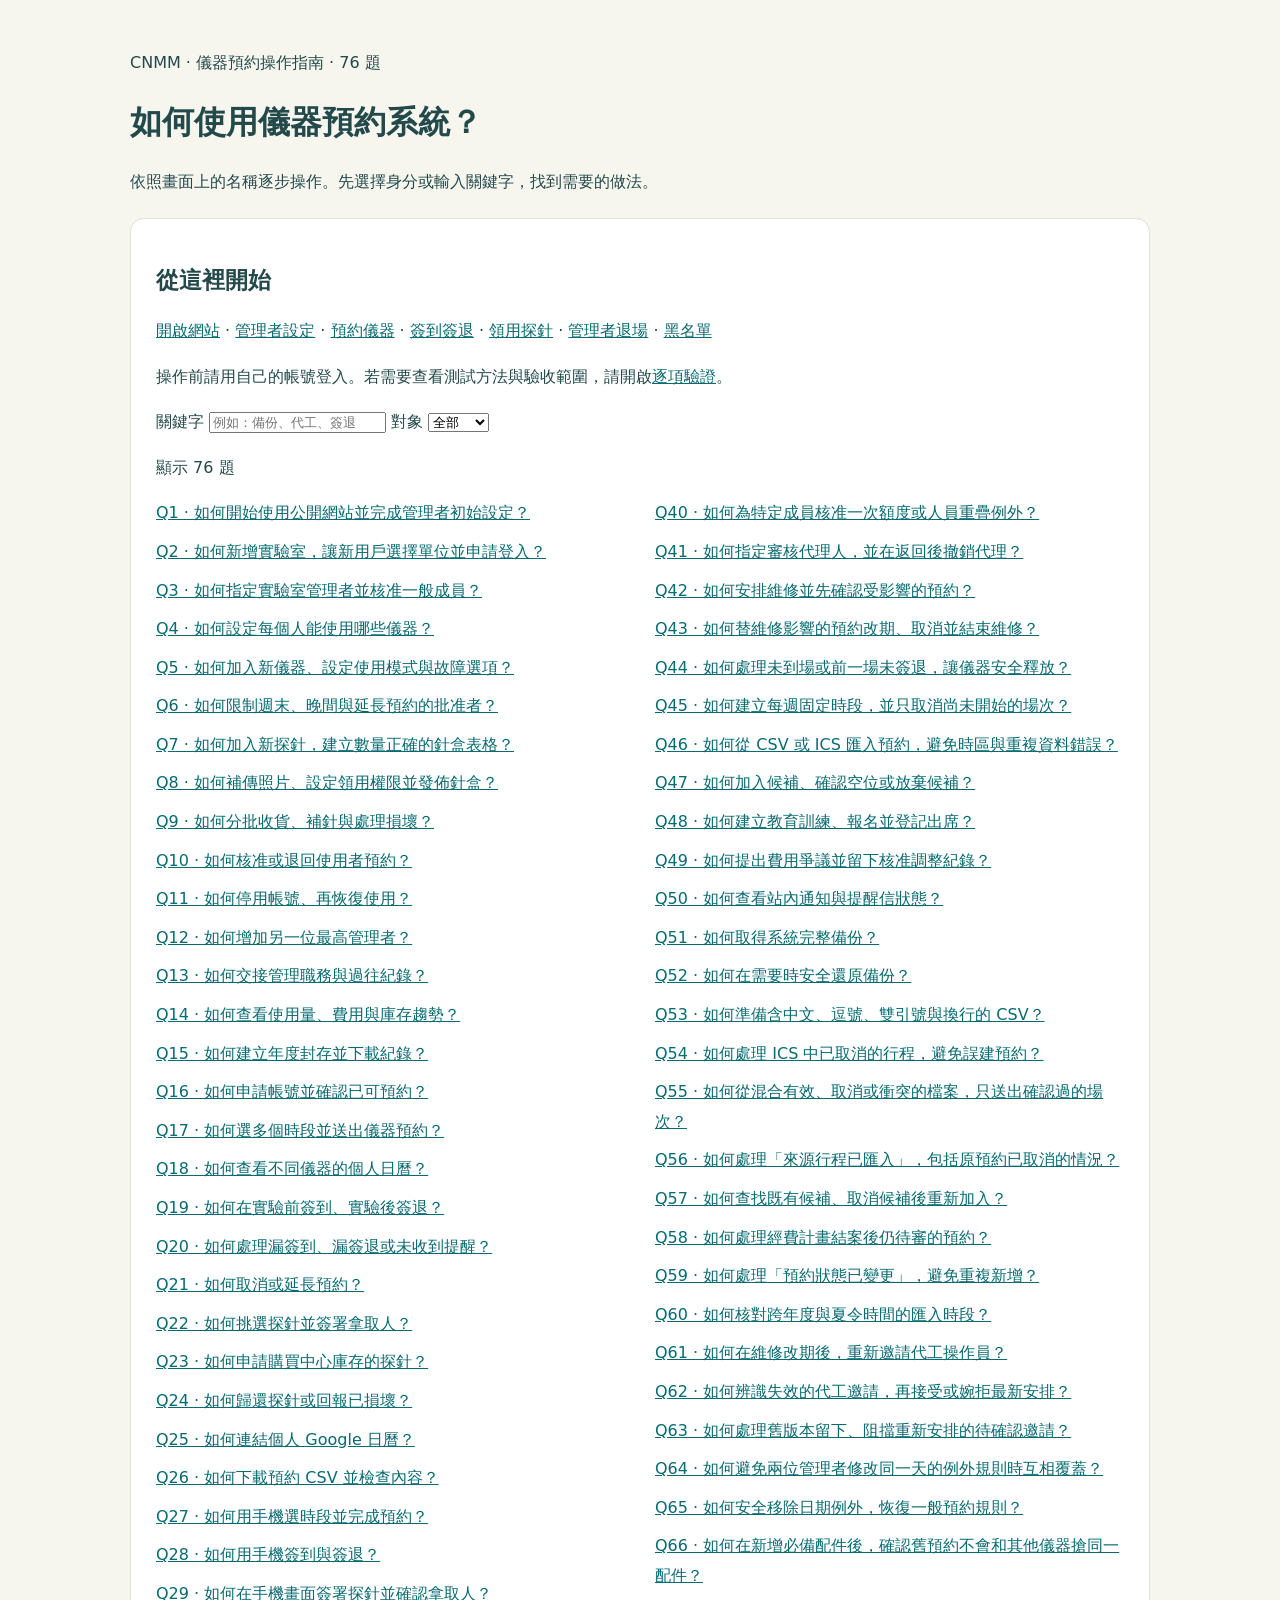
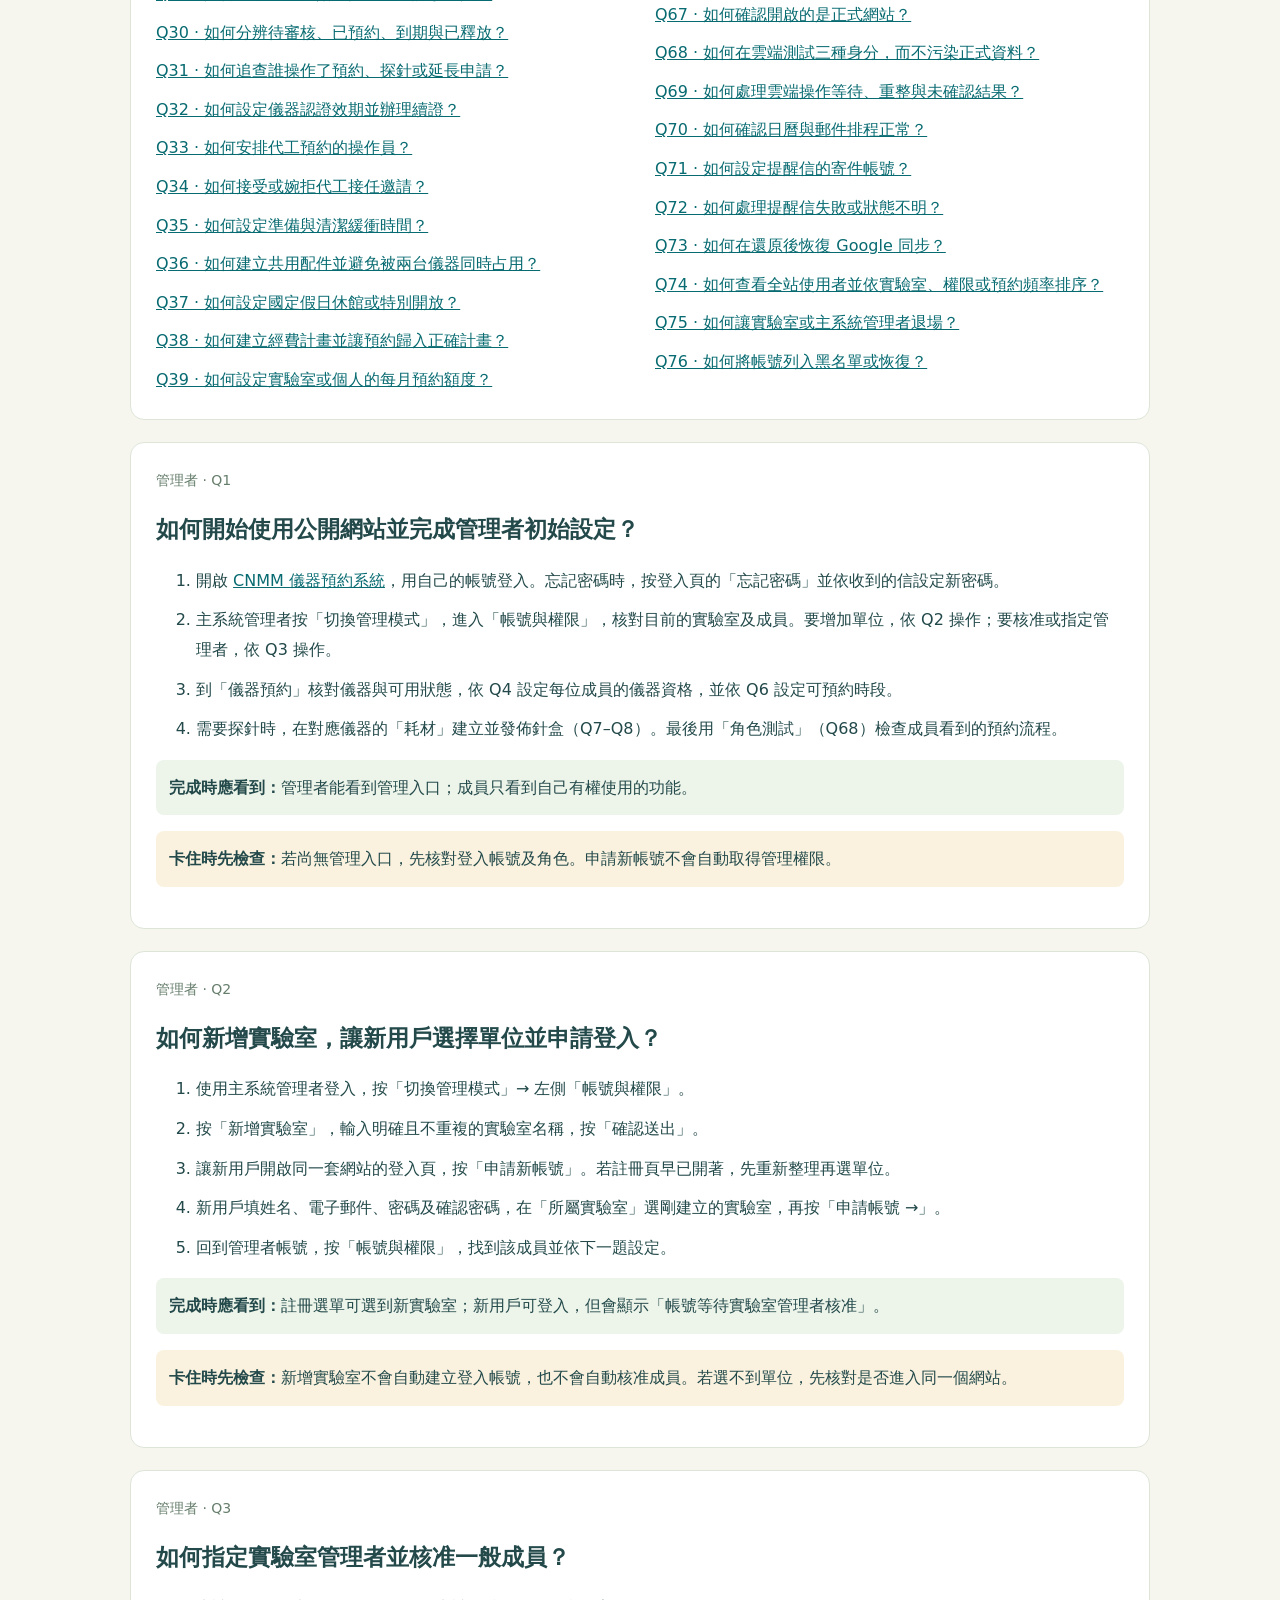
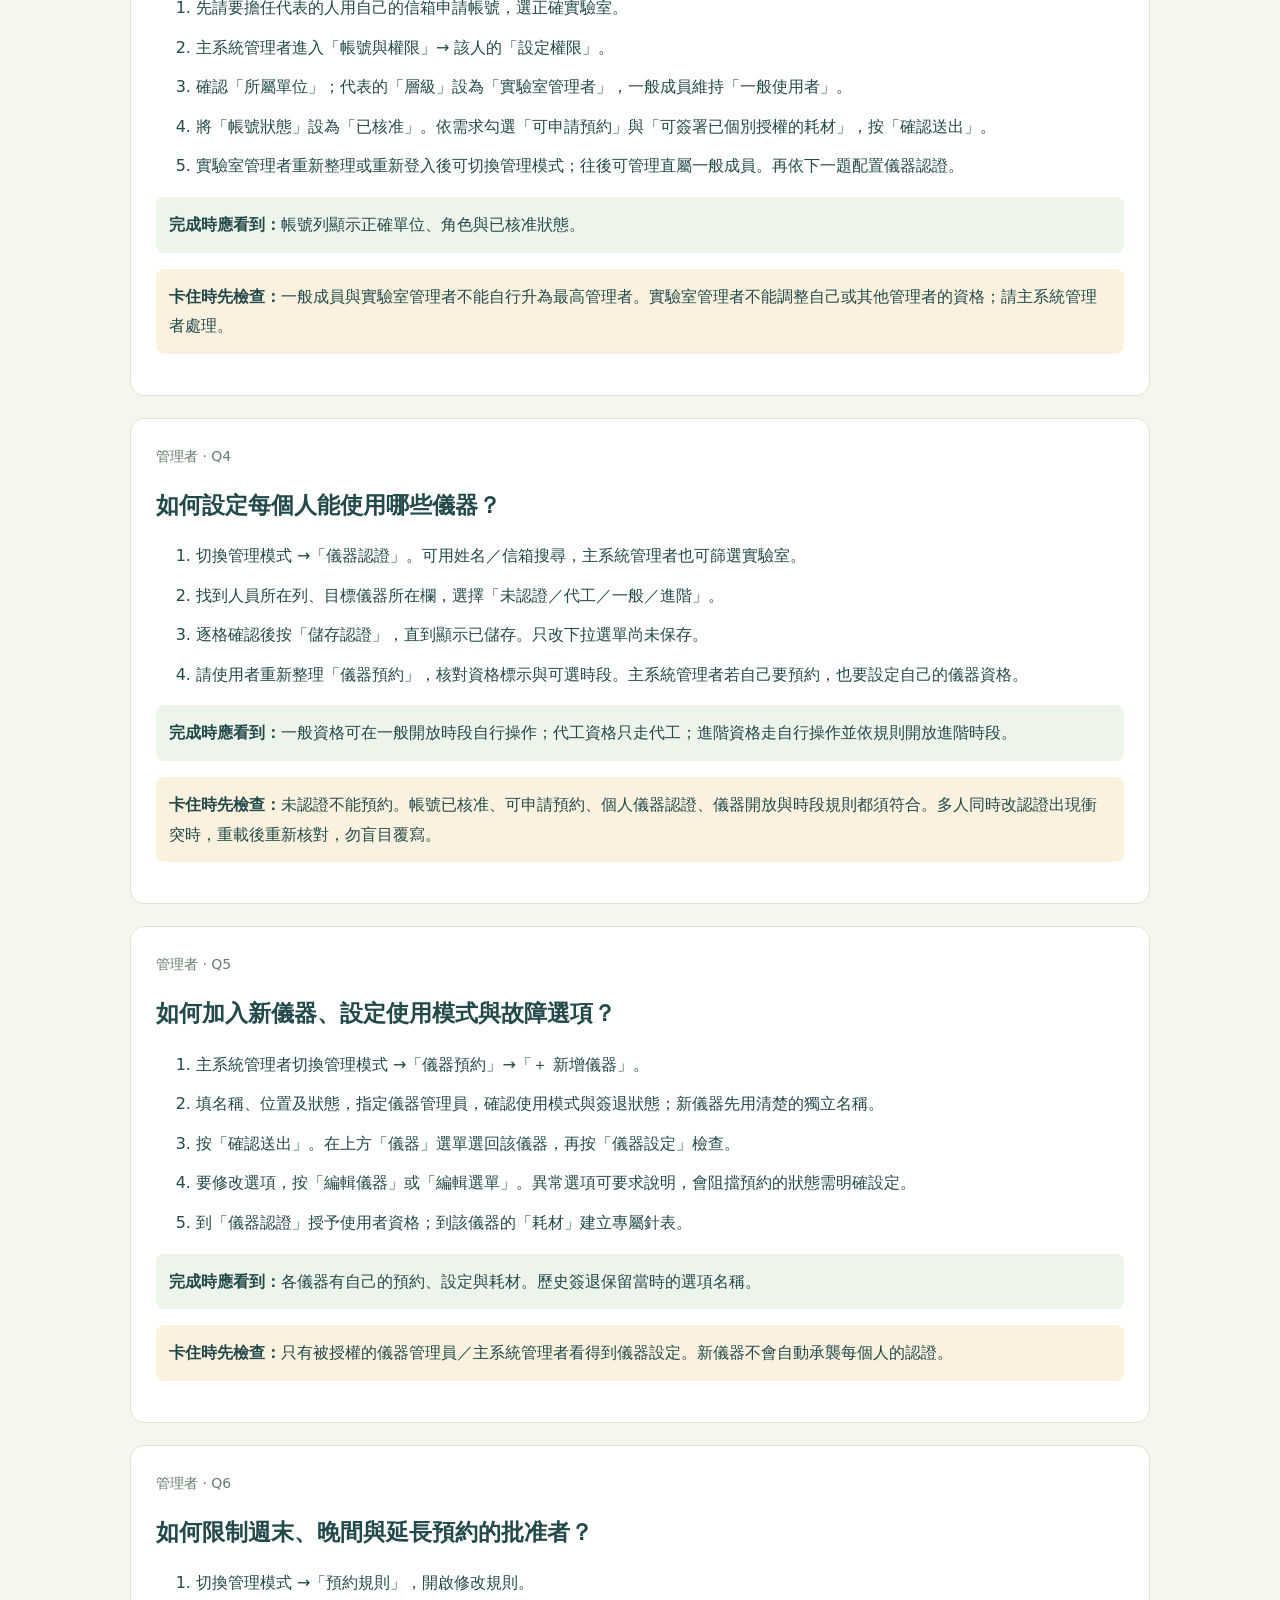
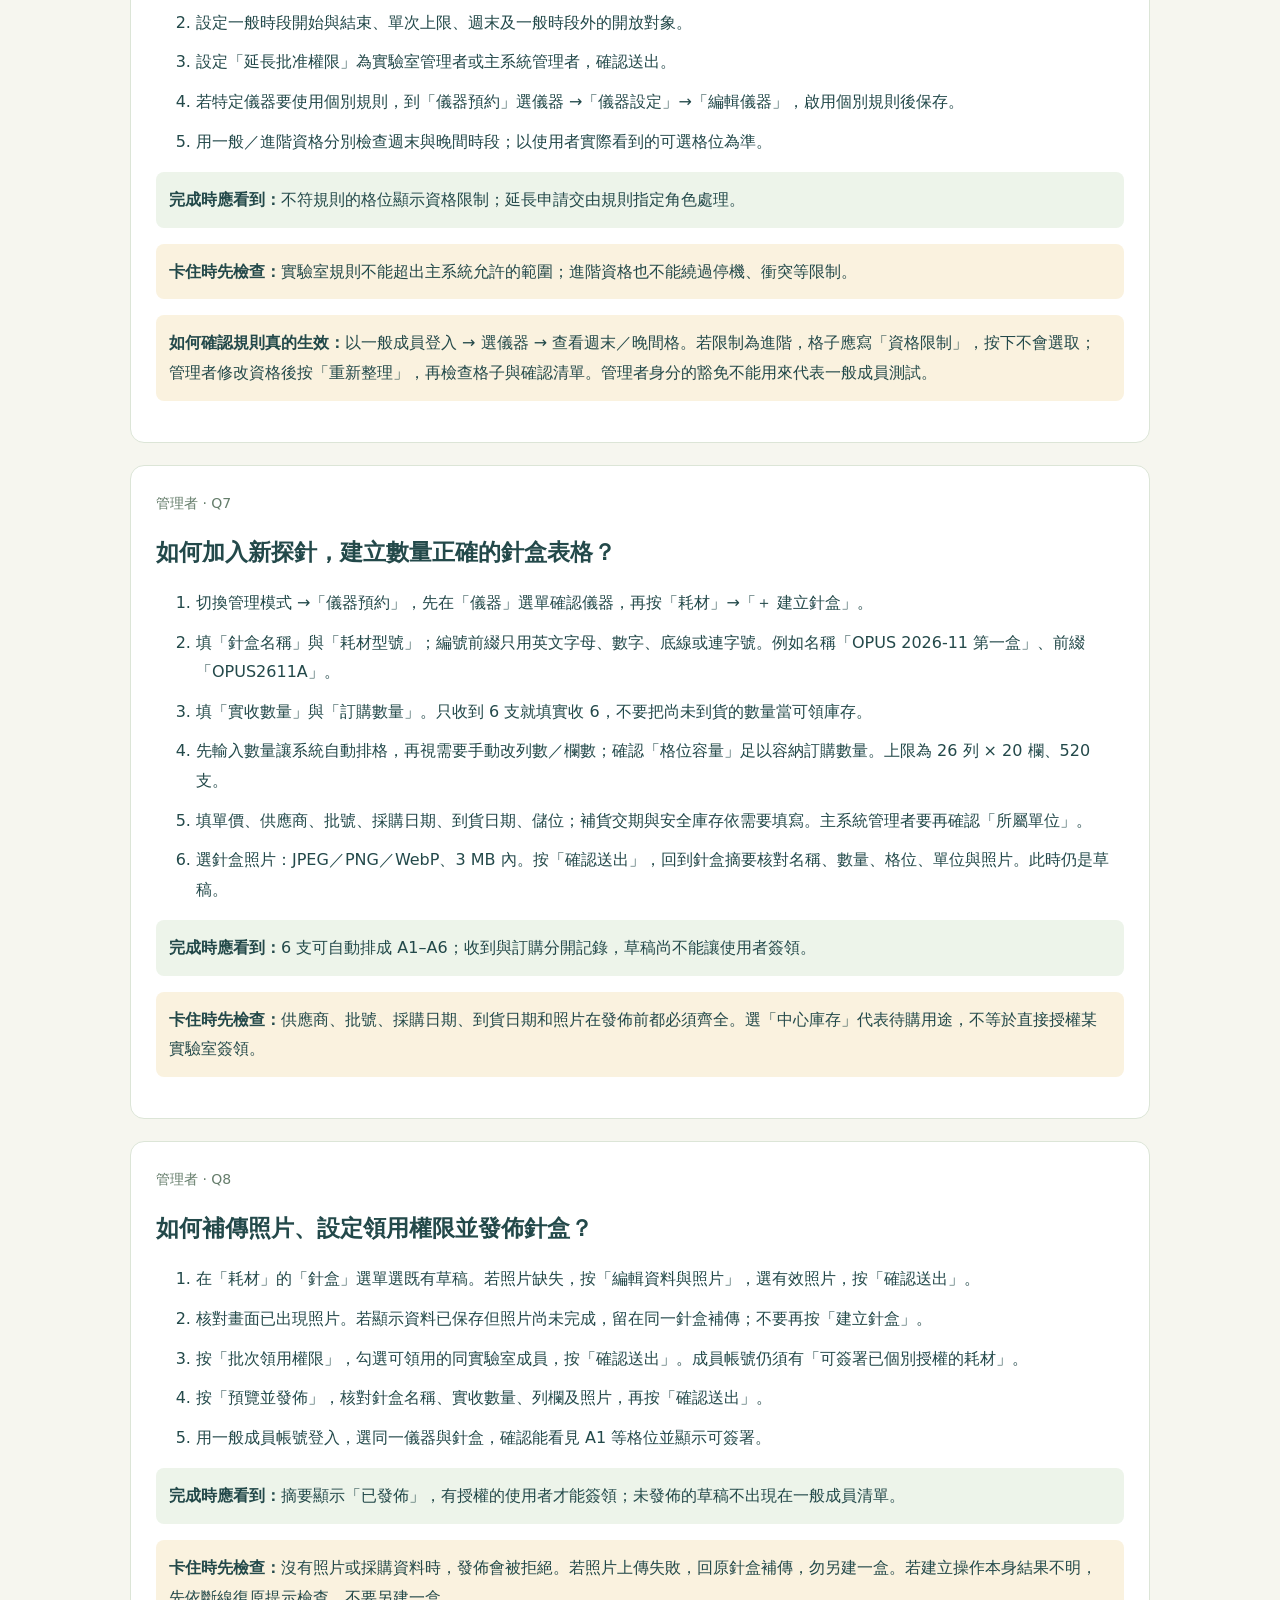
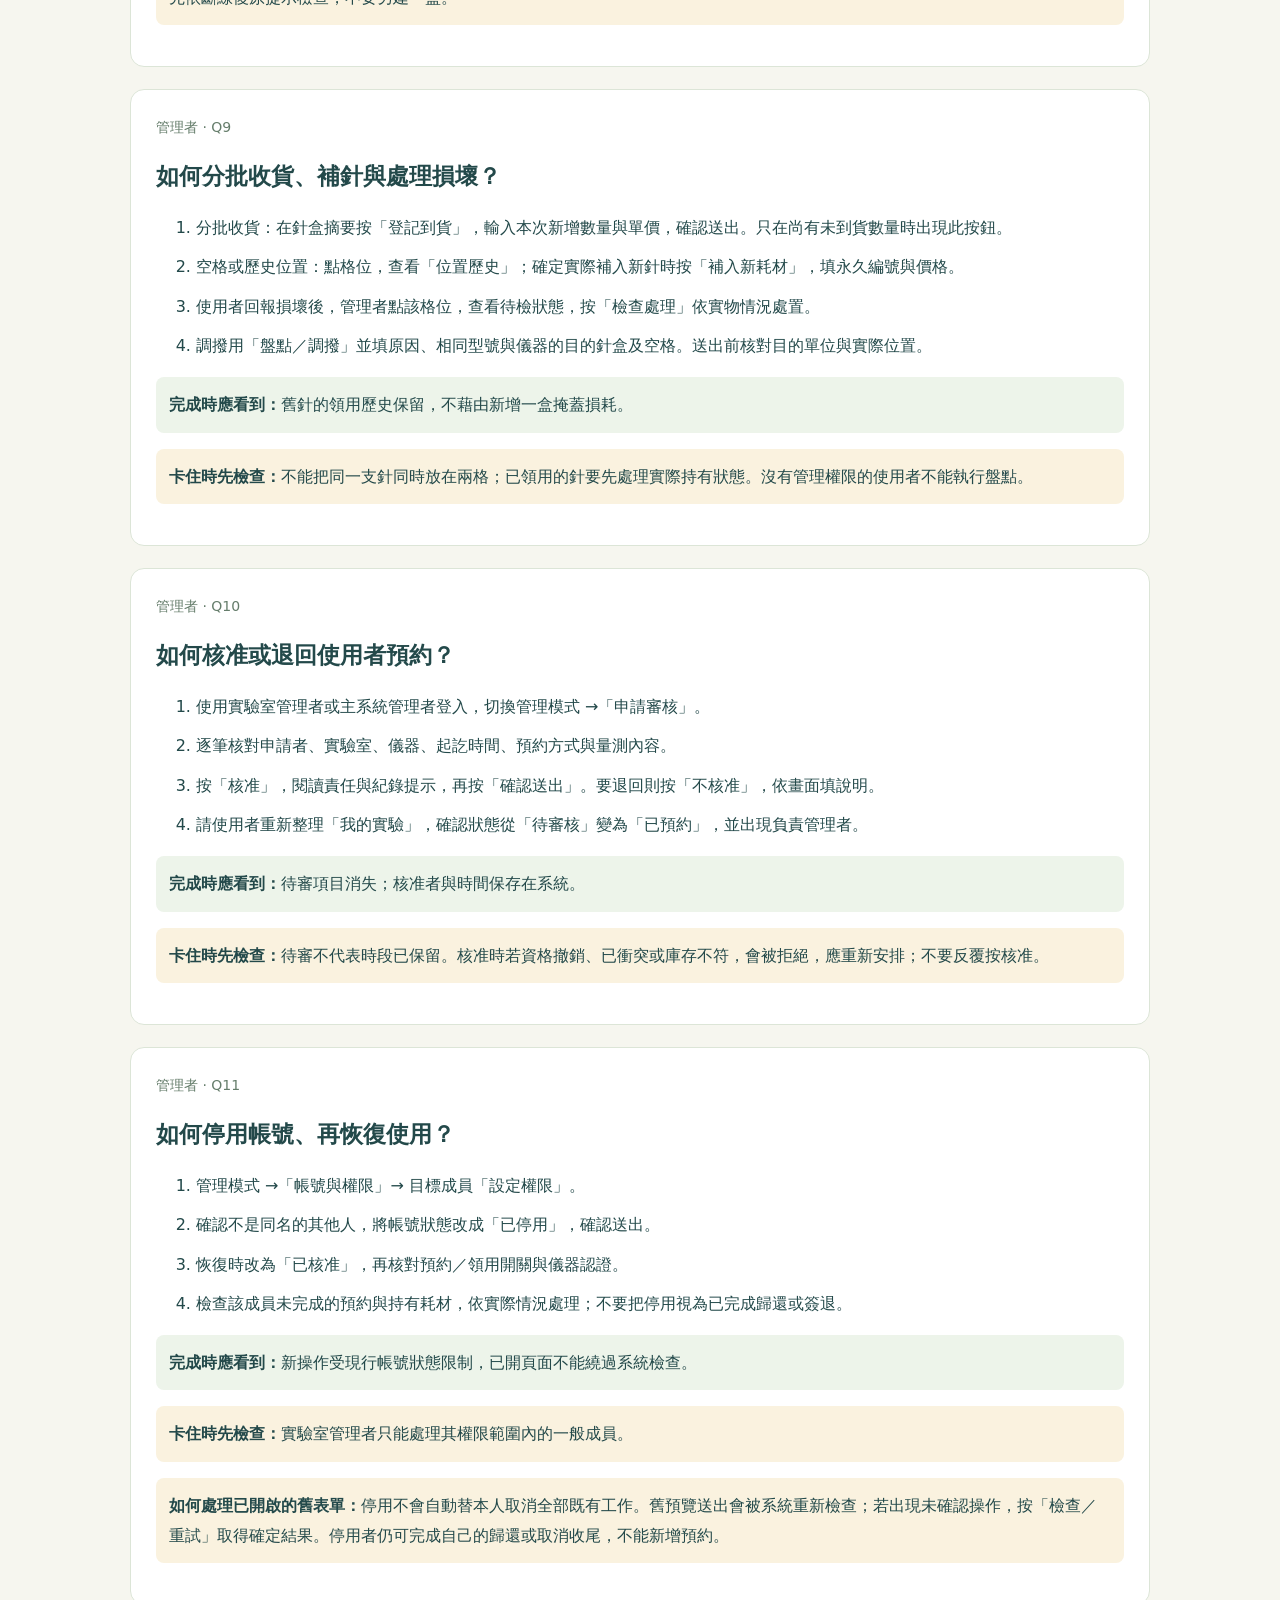
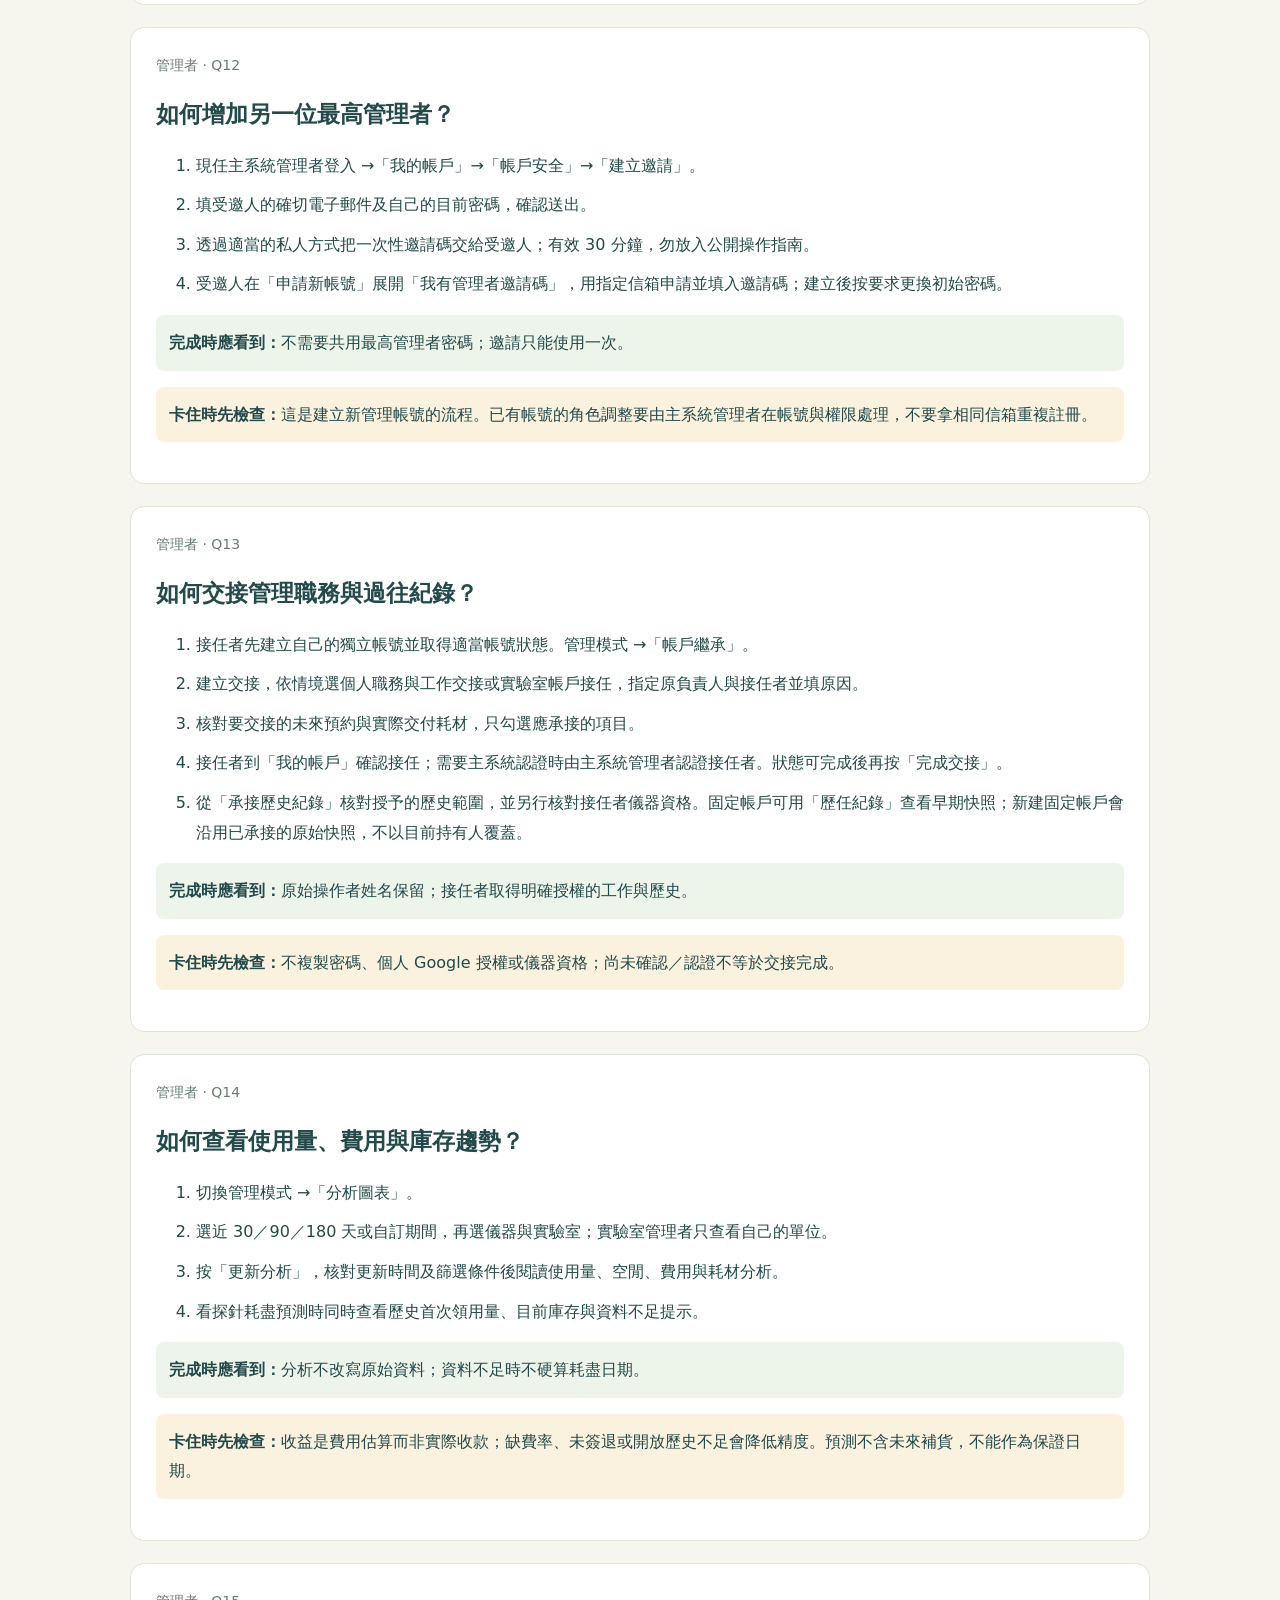
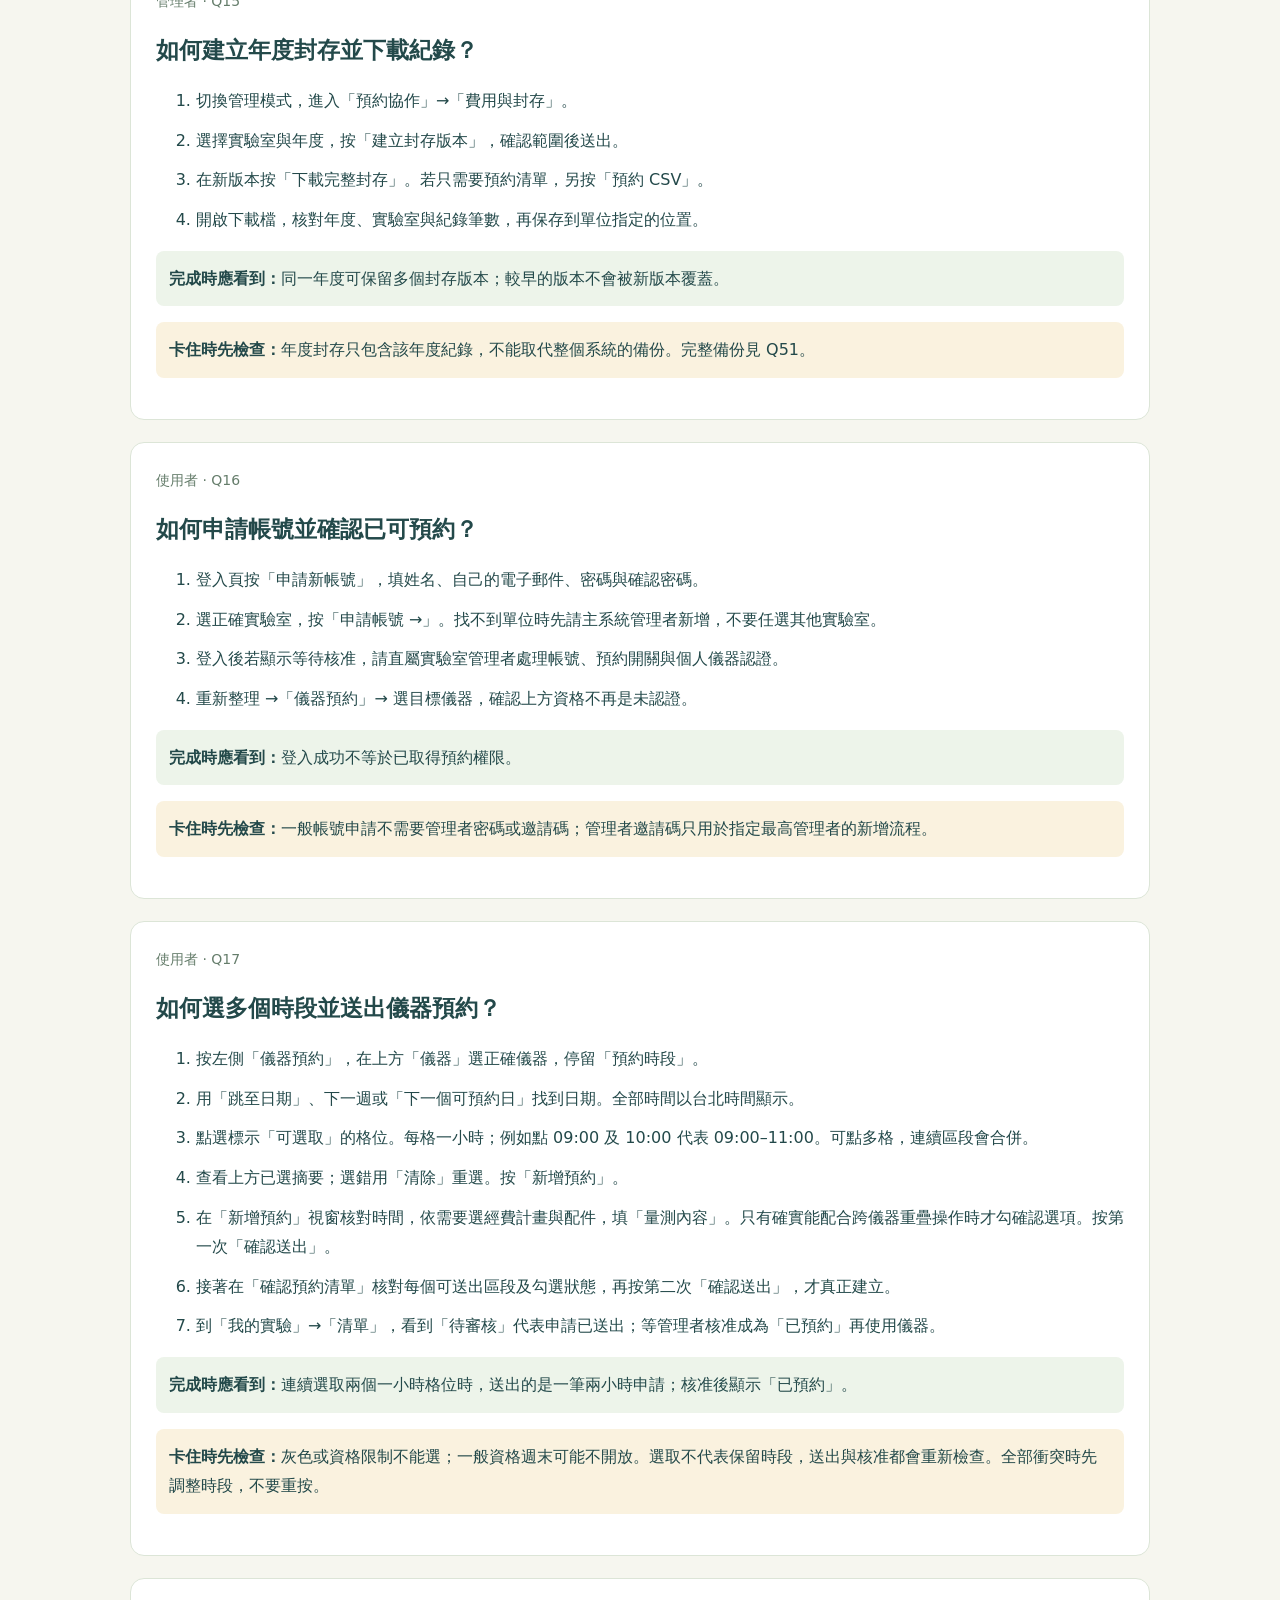
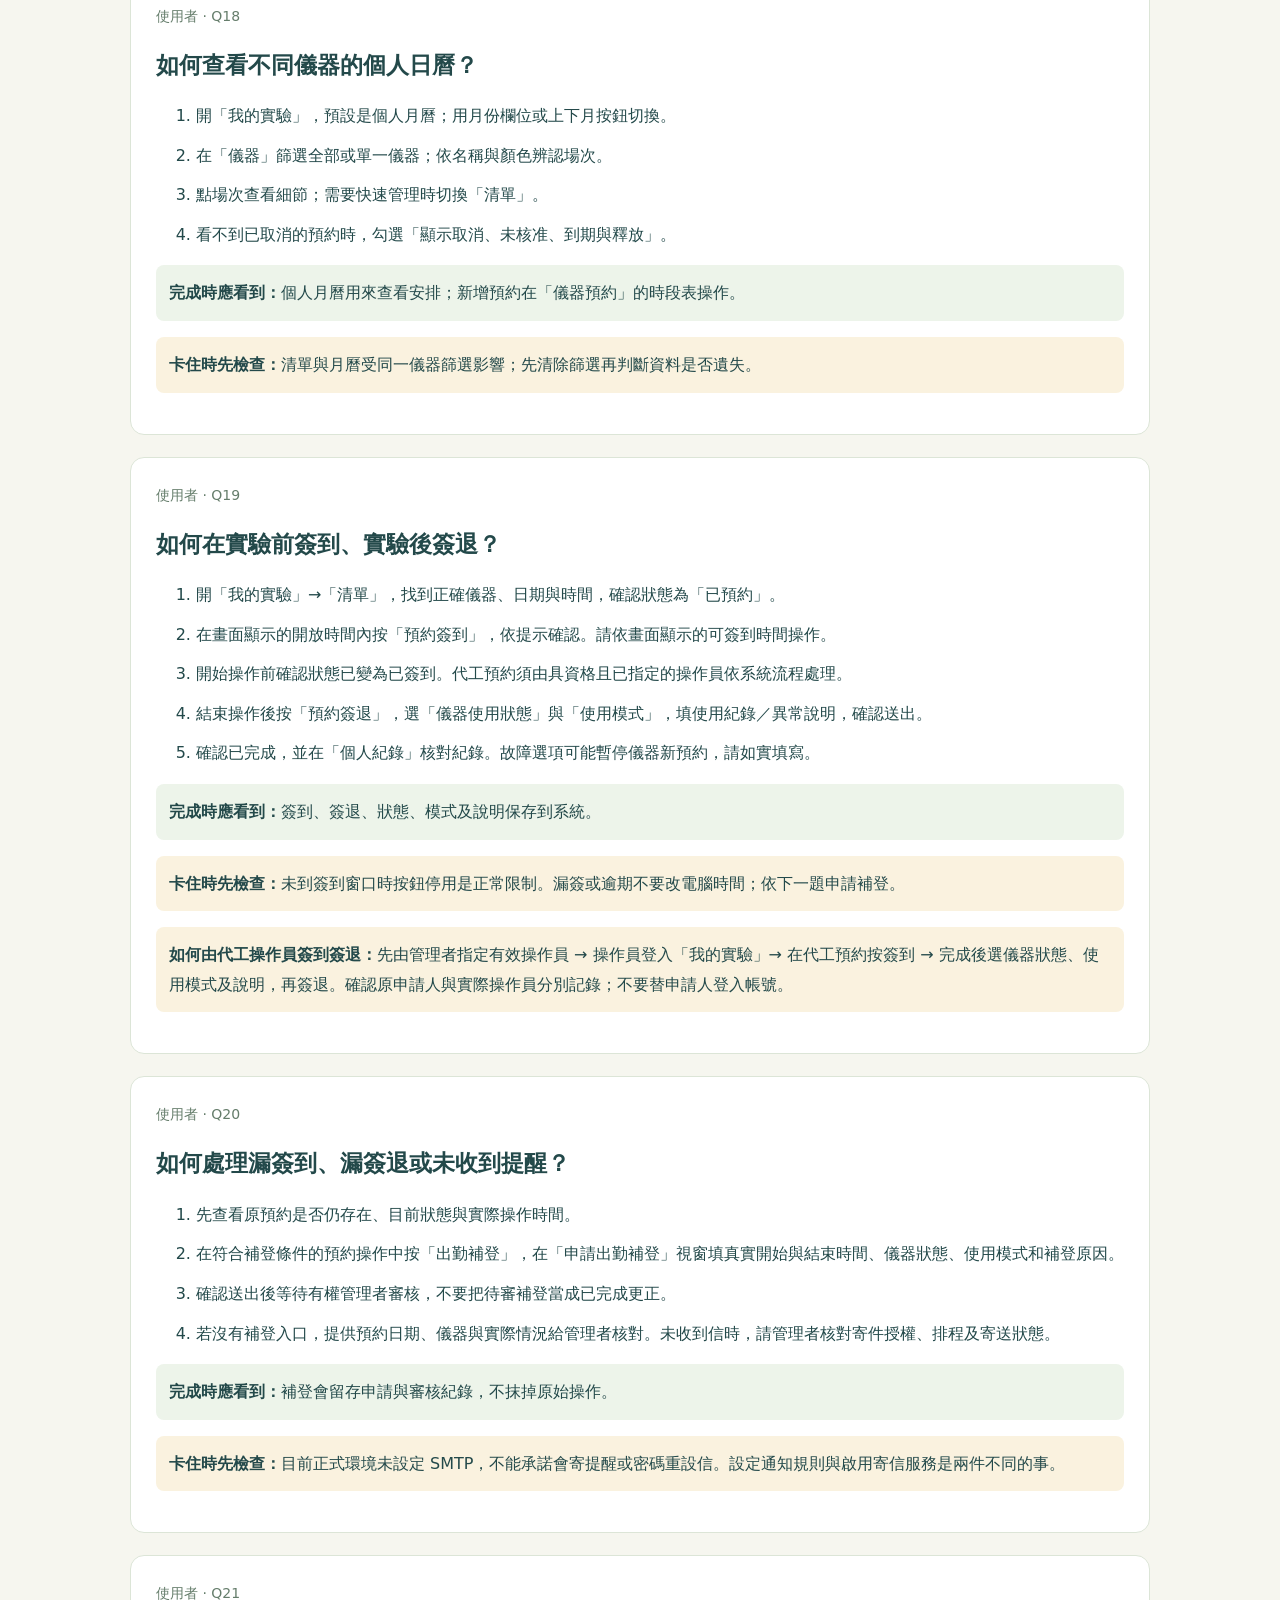
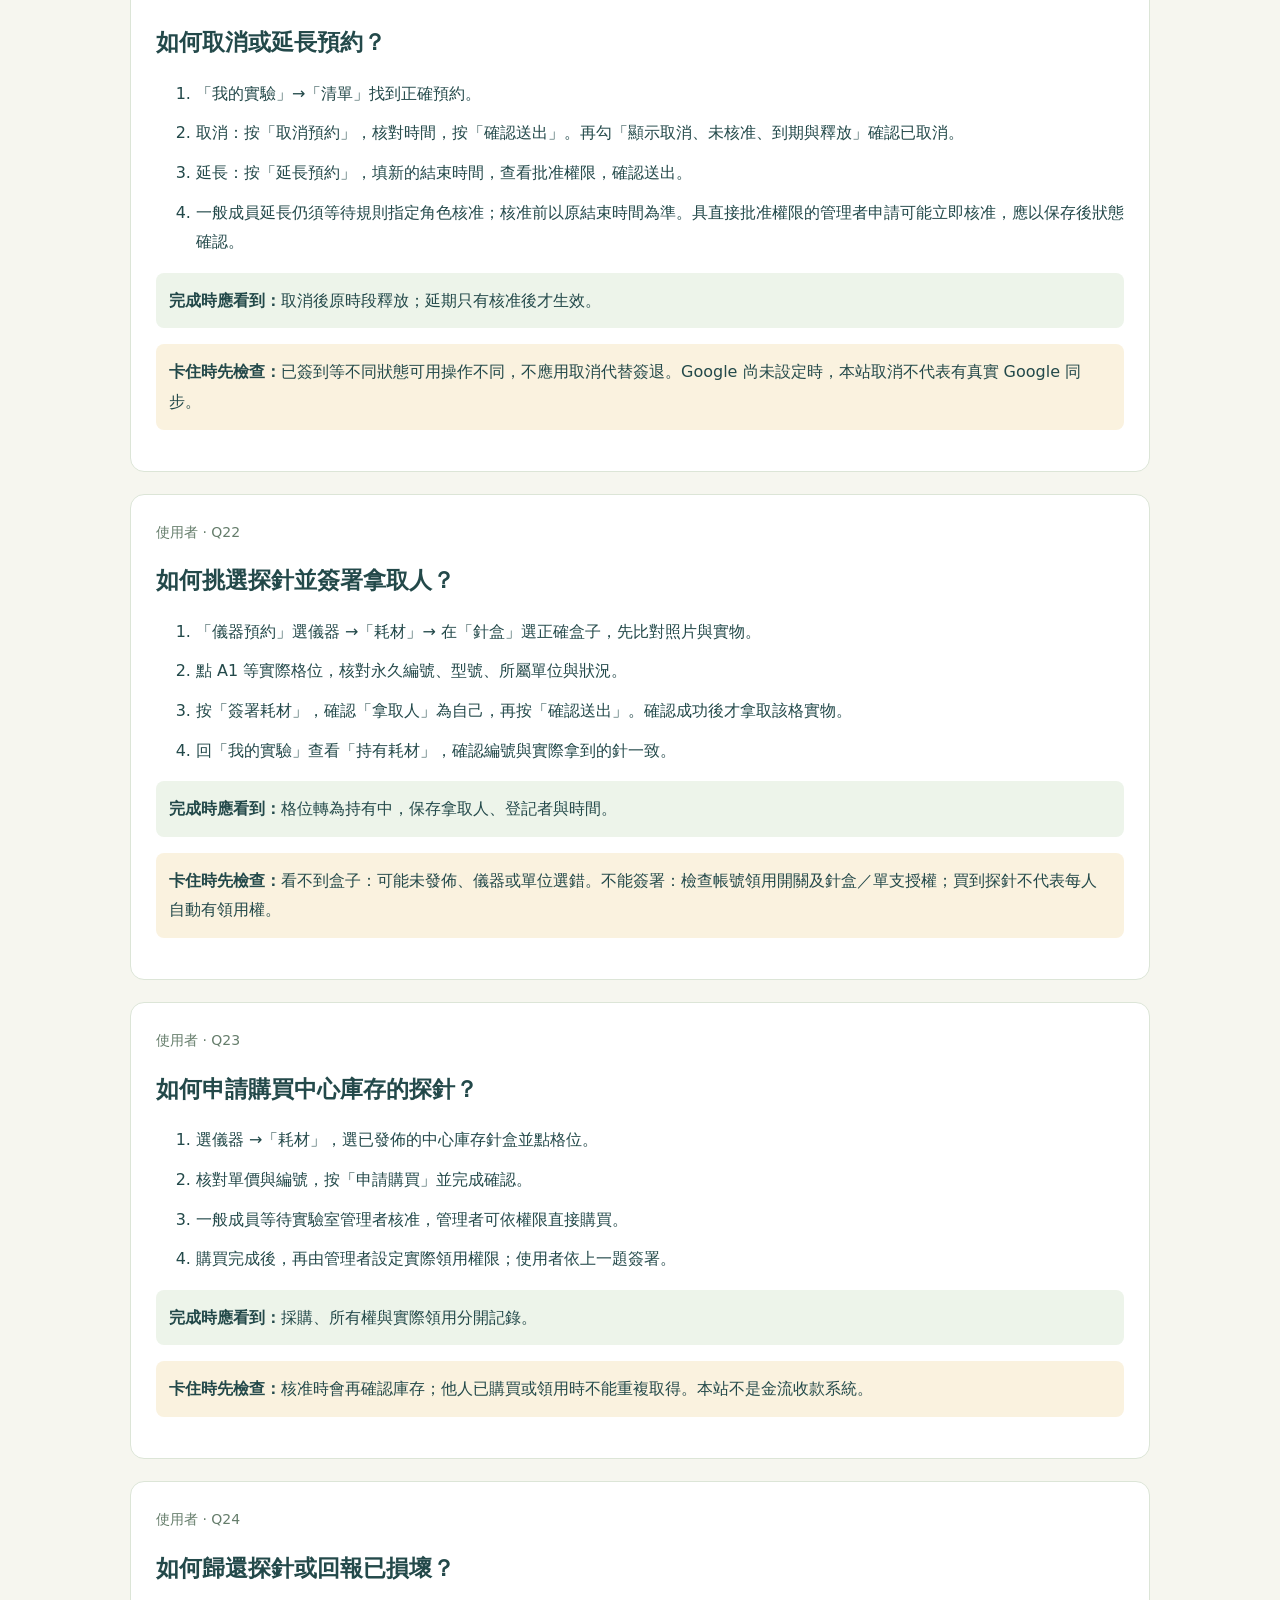
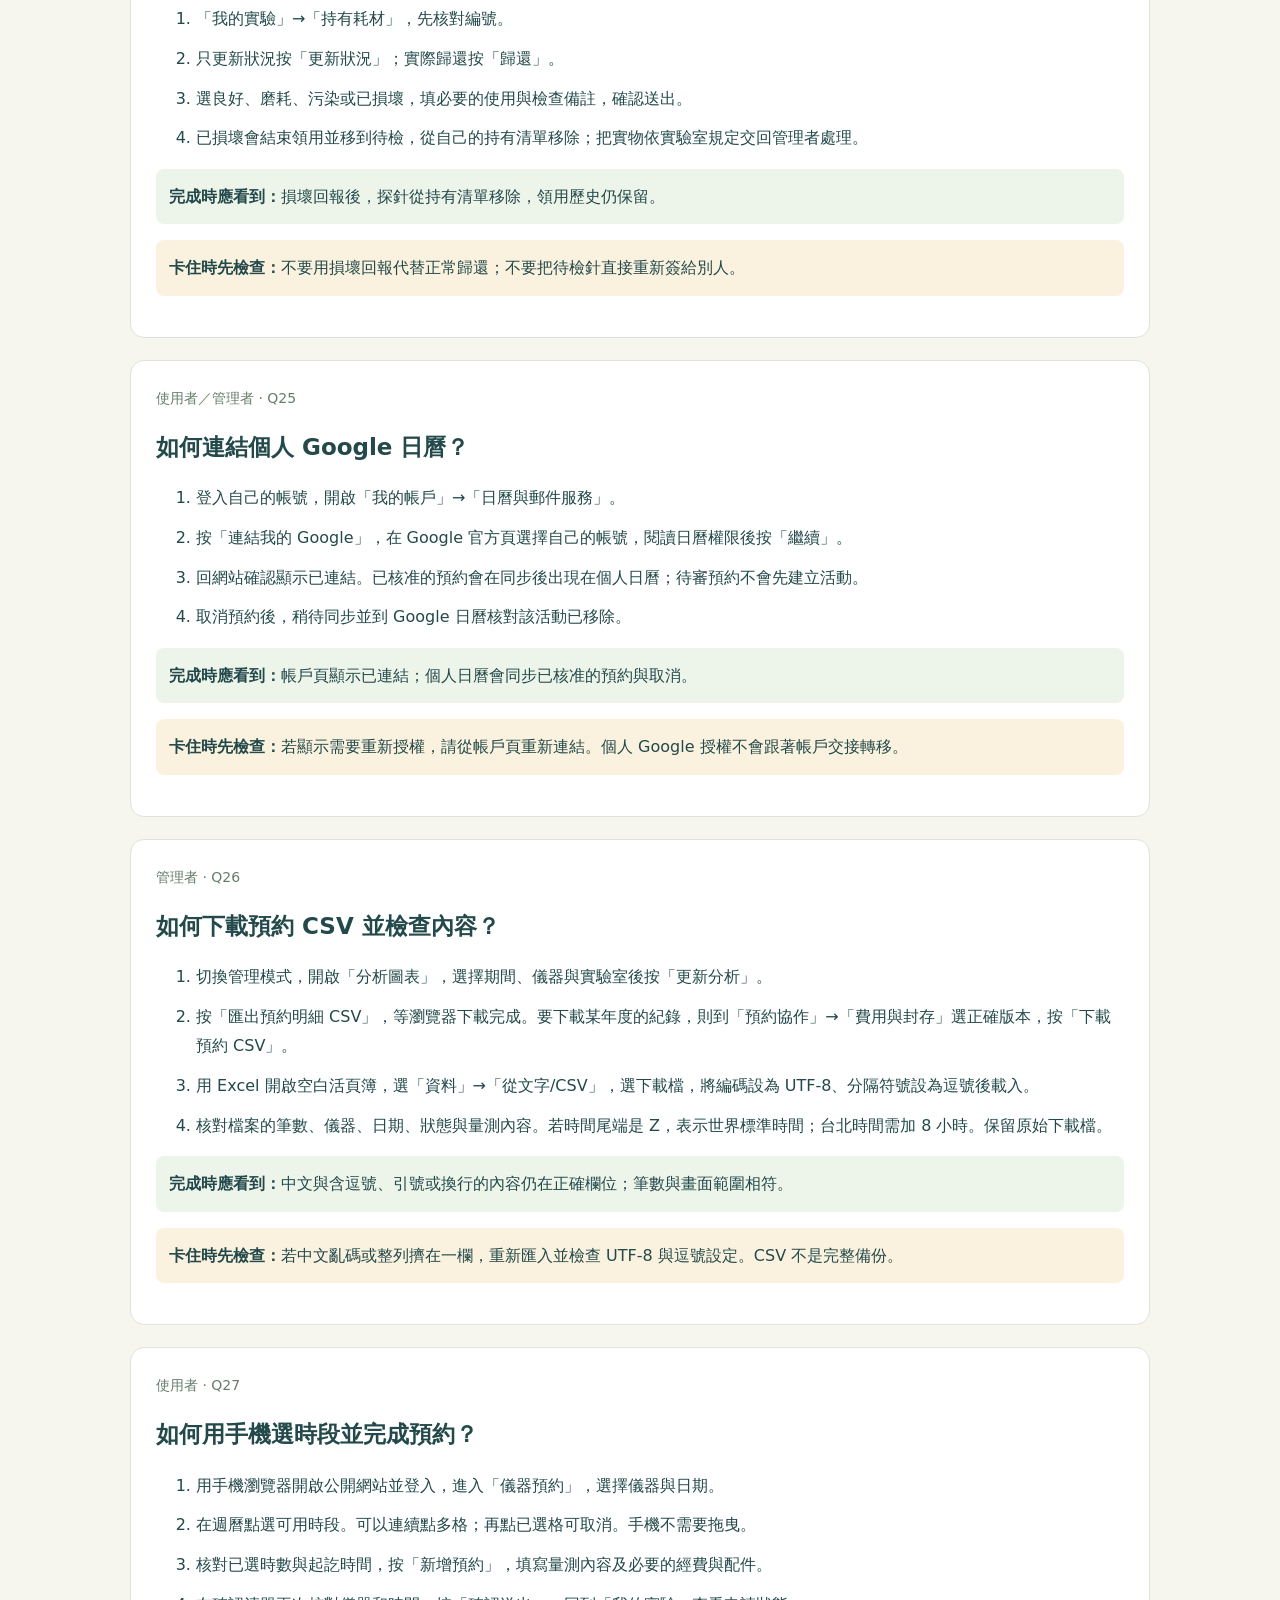
==== commit df8faa17: "Simplify public CNMM operation guide" ====
--- a/guide/index.html
+++ b/guide/index.html
@@ -1,2 +1,2 @@
-<!doctype html><html lang="zh-Hant"><meta charset="utf-8"><meta name="viewport" content="width=device-width,initial-scale=1"><title>CNMM 操作指南 v6.2.0</title><style>body{font-family:system-ui,'Microsoft JhengHei',sans-serif;background:#f6f6ef;color:#23494a;max-width:1020px;margin:auto;padding:32px;line-height:1.85}h1,h2{line-height:1.45}h1{font-size:32px}h2{font-size:23px}a{color:#086b71}section,.panel{background:white;border:1px solid #dce5d7;border-radius:14px;padding:25px;margin:22px 0}li{margin:10px 0}nav{columns:2;column-gap:30px}nav a{display:block;break-inside:avoid;margin-bottom:9px}.role,.evidence{font-size:14px;color:#657d6b}.note{background:#faf2df;padding:13px;border-radius:8px}.success{background:#edf4ea;padding:13px;border-radius:8px}table{border-collapse:collapse;width:100%}td,th{border-bottom:1px solid #ddd;text-align:left;padding:12px;vertical-align:top}img{max-width:100%;border:1px solid #dce5d7;border-radius:12px}button{padding:8px 15px}[hidden]{display:none!important} @media(max-width:700px){body{padding:15px}section{padding:18px}nav{columns:1}}@media print{button{display:none}body{background:white;padding:0}section{break-inside:avoid}a{color:inherit}}</style><body><main><header><p>CNMM · v6.2.0 · 2026-11-16 · 76 題</p><h1>儀器預約操作指南</h1><p>公開網站版。使用原帳號登入，不需啟動本機服務。保留原操作方式與美術風格。</p></header><div class="panel"><h2>從這裡開始</h2><p><a href="https://mind-instruments.github.io/">開啟網站</a> · <a href="#q1">管理者啟動</a> · <a href="#q17">預約</a> · <a href="#q19">簽到簽退</a> · <a href="#q22">簽署耗材</a> · <a href="#q51">雲端備份</a> · <a href="/qa.html">逐項驗證</a> · <a href="#acceptance">本輪驗收</a></p><p>本次原帳號與資料已遷入，不必重新註冊。網站登入使用原帳密；Supabase Auth 是另一套服務，本版沒有混用聚餐網站的登入。前端與後臺均已上線；請將本頁的「開啟網站」連結分享給成員。</p><p>完整度：可在目前入口使用並持續受控驗收。每分鐘雲端排程已啟用並觀察到連續成功執行。Google 日曆與 Gmail 已授權，實際預約新增／取消及兩封漏簽提醒已通過 API 驗收，郵件發送已啟用。Google 已切換正式環境；正式環境的新授權不適用測試模式 7 天期限，但仍可能因使用者撤銷或 Google 政策失效。實體手機與大型附件雲端極限仍未驗證。各題明列本輪或歷輪證據，不代表 76 題每個分支都在雲端重做。</p><label>關鍵字 <input id="guide-search" type="search" placeholder="例如：備份、代工、簽退"></label> <label>對象 <select id="guide-role"><option value="">全部</option><option>管理者</option><option>使用者</option><option>維運</option></select></label><p id="guide-count" role="status">顯示 76 題</p><nav><a href="#q1">Q1 · 如何啟動雲端版本並完成管理者基本設定？</a><a href="#q2">Q2 · 如何新增實驗室，讓新用戶選擇單位並申請登入？</a><a href="#q3">Q3 · 如何指定實驗室管理者並核准一般成員？</a><a href="#q4">Q4 · 如何設定每個人能使用哪些儀器？</a><a href="#q5">Q5 · 如何加入新儀器、設定使用模式與故障選項？</a><a href="#q6">Q6 · 如何限制週末、晚間與延長預約的批准者？</a><a href="#q7">Q7 · 如何加入新探針，建立數量正確的針盒表格？</a><a href="#q8">Q8 · 如何補傳照片、設定領用權限並發佈針盒？</a><a href="#q9">Q9 · 如何分批收貨、補針與處理損壞？</a><a href="#q10">Q10 · 如何核准或退回使用者預約？</a><a href="#q11">Q11 · 如何停用帳號、再恢復使用？</a><a href="#q12">Q12 · 如何增加另一位最高管理者？</a><a href="#q13">Q13 · 如何交接管理職務與過往紀錄？</a><a href="#q14">Q14 · 如何查看使用量、費用與庫存趨勢？</a><a href="#q15">Q15 · 如何保存年度紀錄與做完整備份？</a><a href="#q16">Q16 · 如何申請帳號並確認已可預約？</a><a href="#q17">Q17 · 如何選多個時段並送出儀器預約？</a><a href="#q18">Q18 · 如何查看不同儀器的個人日曆？</a><a href="#q19">Q19 · 如何在實驗前簽到、實驗後簽退？</a><a href="#q20">Q20 · 如何處理漏簽到、漏簽退或未收到提醒？</a><a href="#q21">Q21 · 如何取消或延長預約？</a><a href="#q22">Q22 · 如何挑選探針並簽署拿取人？</a><a href="#q23">Q23 · 如何申請購買中心庫存的探針？</a><a href="#q24">Q24 · 如何歸還探針或回報已損壞？</a><a href="#q25">Q25 · 如何連結個人 Google 日曆？</a><a href="#q26">Q26 · 如何下載 CSV，並確認內容正確？</a><a href="#q27">Q27 · 如何在手機畫面選時段並完成預約？</a><a href="#q28">Q28 · 如何在手機畫面簽到與簽退？</a><a href="#q29">Q29 · 如何在手機畫面簽署探針並確認拿取人？</a><a href="#q30">Q30 · 如何分辨待審核、已預約、到期與已釋放？</a><a href="#q31">Q31 · 如何追查誰操作了預約、探針或延長申請？</a><a href="#q32">Q32 · 如何設定儀器認證效期並辦理續證？</a><a href="#q33">Q33 · 如何安排代工預約的操作員？</a><a href="#q34">Q34 · 如何接受或婉拒代工接任邀請？</a><a href="#q35">Q35 · 如何設定準備與清潔緩衝時間？</a><a href="#q36">Q36 · 如何建立共用配件並避免被兩台儀器同時占用？</a><a href="#q37">Q37 · 如何設定國定假日休館或特別開放？</a><a href="#q38">Q38 · 如何建立經費計畫並讓預約歸入正確計畫？</a><a href="#q39">Q39 · 如何設定實驗室或個人的每月預約額度？</a><a href="#q40">Q40 · 如何為特定成員核准一次額度或人員重疊例外？</a><a href="#q41">Q41 · 如何指定審核代理人，並在返回後撤銷代理？</a><a href="#q42">Q42 · 如何安排維修並先確認受影響的預約？</a><a href="#q43">Q43 · 如何替維修影響的預約改期、取消並結束維修？</a><a href="#q44">Q44 · 如何處理未到場或前一場未簽退，讓儀器安全釋放？</a><a href="#q45">Q45 · 如何建立每週固定時段，並只取消尚未開始的場次？</a><a href="#q46">Q46 · 如何從 CSV 或 ICS 匯入預約，避免時區與重複資料錯誤？</a><a href="#q47">Q47 · 如何加入候補、確認空位或放棄候補？</a><a href="#q48">Q48 · 如何建立教育訓練、報名並登記出席？</a><a href="#q49">Q49 · 如何提出費用爭議並留下核准調整紀錄？</a><a href="#q50">Q50 · 如何區分站內通知、未設定寄信與真正寄信失敗？</a><a href="#q51">Q51 · 如何備份 Supabase 資料、針盒照片與年度附件？</a><a href="#q52">Q52 · 如何校驗並安全還原雲端備份？</a><a href="#q53">Q53 · 如何準備含中文、逗號、雙引號與換行的 CSV？</a><a href="#q54">Q54 · 如何處理 ICS 中已取消的行程，避免誤建預約？</a><a href="#q55">Q55 · 如何從混合有效、取消或衝突的檔案，只送出確認過的場次？</a><a href="#q56">Q56 · 如何處理「來源行程已匯入」，包括原預約已取消的情況？</a><a href="#q57">Q57 · 如何查找既有候補、取消候補後重新加入？</a><a href="#q58">Q58 · 如何處理經費計畫結案後仍待審的預約？</a><a href="#q59">Q59 · 如何處理「預約狀態已變更」，避免重複新增？</a><a href="#q60">Q60 · 如何核對跨年度與夏令時間的匯入時段？</a><a href="#q61">Q61 · 如何在維修改期後，重新邀請代工操作員？</a><a href="#q62">Q62 · 如何辨識失效的代工邀請，再接受或婉拒最新安排？</a><a href="#q63">Q63 · 如何處理舊版本留下、阻擋重新安排的待確認邀請？</a><a href="#q64">Q64 · 如何避免兩位管理者修改同一天的例外規則時互相覆蓋？</a><a href="#q65">Q65 · 如何安全移除日期例外，恢復一般預約規則？</a><a href="#q66">Q66 · 如何在新增必備配件後，確認舊預約不會和其他儀器搶同一配件？</a><a href="#q67">Q67 · 如何確認目前使用雲端版本，而不是舊本機資料？</a><a href="#q68">Q68 · 如何在雲端測試三種身分，而不污染正式資料？</a><a href="#q69">Q69 · 如何處理雲端操作等待、重整與未確認結果？</a><a href="#q70">Q70 · 如何確認全天候排程有正常運作？</a><a href="#q71">Q71 · 如何設定提醒信的寄件帳號？</a><a href="#q72">Q72 · 如何處理提醒信失敗、重試或結果待查？</a><a href="#q73">Q73 · 如何在還原或 Google 授權到期後恢復同步？</a><a href="#q74">Q74 · 如何查看全站使用者並依實驗室、權限或預約頻率排序？</a><a href="#q75">Q75 · 如何讓實驗室或主系統管理者安全退場？</a><a href="#q76">Q76 · 如何將帳號列入黑名單或解除黑名單？</a></nav></div><section id="q1"><div class="role">管理者 · Q1</div><h2>如何啟動雲端版本並完成管理者基本設定？</h2><p class="evidence">驗證方式：業務資料及帳號 ID 保留；最高管理者已經本人設定新密碼並成功登入。三種身分使用隔離雲端驗收。</p><ol><li>直接開啟 <a href="https://mind-instruments.github.io/">CNMM 公開網站</a>。電腦與手機只需瀏覽器及網路，不需安裝 Node.js、Supabase CLI 或啟動 Start-AFM.cmd。</li><li>最高管理者請使用已交付的登入信箱，以及本人在密碼設定入口自行設定的新密碼登入。既有一般帳號則使用自己的登入資料。資料庫已有帳號，所以不會出現首次建立最高管理者的入口，也不需要在 Supabase Auth 新增同名帳號。</li><li>若出現強制換密碼畫面，依提示輸入目前密碼與不同的新密碼；未完成前不能進入管理或切換測試角色。</li><li>按「切換管理模式」，依序處理 Q2 實驗室、Q3 成員與管理者、Q4 儀器認證、Q5–Q6 儀器與規則、Q7–Q8 耗材。既有設定不需重建。</li><li>另以隔離測試帳號依 Q17、Q10、Q19、Q22 演練預約、核准、簽到簽退與探針簽署；勿在正式資料建立假使用紀錄。</li></ol><p class="success"><b>完成時應看到：</b>登入後顯示原身分及資料；頁面風格不變，新增資料存到 Supabase。</p><p class="note"><b>卡住時先檢查：</b>原本首次啟用流程只適用全新本機資料。此次已遷移的雲端禁止公開自封最高管理者。忘記密碼可使用登入頁的復原入口；若寄件服務不可用，請由已授權維運者處理，勿刪除資料或建立另一套帳號庫。</p></section><section id="q2"><div class="role">管理者 · Q2</div><h2>如何新增實驗室，讓新用戶選擇單位並申請登入？</h2><p class="evidence">驗證方式：歷輪畫面實測</p><ol><li>使用主系統管理者登入，按「切換管理模式」→ 左側「帳號與權限」。</li><li>按「新增實驗室」，輸入明確且不重複的實驗室名稱，按「確認送出」。</li><li>讓新用戶開啟同一套網站的登入頁，按「申請新帳號」。若註冊頁早已開著，先重新整理再選單位。</li><li>新用戶填姓名、電子郵件、密碼及確認密碼，在「所屬實驗室」選剛建立的實驗室，再按「申請帳號 →」。</li><li>回到管理者帳號，按「帳號與權限」，找到該成員並依下一題設定。</li></ol><p class="success"><b>完成時應看到：</b>註冊選單可選到新實驗室；新用戶可登入，但會顯示「帳號等待實驗室管理者核准」。</p><p class="note"><b>卡住時先檢查：</b>新增實驗室不會自動建立登入帳號，也不會自動核准成員。若選不到單位，先核對是否進入同一個網站。</p></section><section id="q3"><div class="role">管理者 · Q3</div><h2>如何指定實驗室管理者並核准一般成員？</h2><p class="evidence">驗證方式：歷輪畫面實測：主系統將成員 D 設為實驗室管理者；重新登入可切管理模式，帳號清單僅限實驗室 A，不能編輯同級代表。</p><ol><li>先請要擔任代表的人用自己的信箱申請帳號，選正確實驗室。</li><li>主系統管理者進入「帳號與權限」→ 該人的「設定權限」。</li><li>確認「所屬單位」；代表的「層級」設為「實驗室管理者」，一般成員維持「一般使用者」。</li><li>將「帳號狀態」設為「已核准」。依需求勾選「可申請預約」與「可簽署已個別授權的耗材」，按「確認送出」。</li><li>實驗室管理者重新整理或重新登入後可切換管理模式；往後可管理直屬一般成員。再依下一題配置儀器認證。</li></ol><p class="success"><b>完成時應看到：</b>帳號列顯示正確單位、角色與已核准狀態。</p><p class="note"><b>卡住時先檢查：</b>一般成員與實驗室管理者不能自行升為最高管理者。實驗室管理者不能調整自己或其他管理者的資格；請主系統管理者處理。</p><p class="note">如何查看全站成員：主系統管理者開「管理模式 → 帳號與權限」，可依實驗室、角色、姓名或信箱篩選，再依實驗室、權限層級、姓名或預約頻率排序。預約頻率顯示所選近 30／90／365 天內、以開始時間計算的已核准場次；不含待審、取消與退回。實驗室管理者只看自己的單位。</p></section><section id="q4"><div class="role">管理者 · Q4</div><h2>如何設定每個人能使用哪些儀器？</h2><p class="evidence">驗證方式：歷輪畫面實測</p><ol><li>切換管理模式 →「儀器認證」。可用姓名／信箱搜尋，主系統管理者也可篩選實驗室。</li><li>找到人員所在列、目標儀器所在欄，選擇「未認證／代工／一般／進階」。</li><li>逐格確認後按「儲存認證」，直到顯示已儲存。只改下拉選單尚未保存。</li><li>請使用者重新整理「儀器預約」，核對資格標示與可選時段。主系統管理者若自己要預約，也要設定自己的儀器資格。</li></ol><p class="success"><b>完成時應看到：</b>一般資格可在一般開放時段自行操作；代工資格只走代工；進階資格走自行操作並依規則開放進階時段。</p><p class="note"><b>卡住時先檢查：</b>未認證不能預約。帳號已核准、可申請預約、個人儀器認證、儀器開放與時段規則都須符合。多人同時改認證出現衝突時，重載後重新核對，勿盲目覆寫。</p></section><section id="q5"><div class="role">管理者 · Q5</div><h2>如何加入新儀器、設定使用模式與故障選項？</h2><p class="evidence">驗證方式：歷輪畫面實測：新增第二台儀器、自訂使用模式、個別規則與保存</p><ol><li>主系統管理者切換管理模式 →「儀器預約」→「＋ 新增儀器」。</li><li>填名稱、位置及狀態，指定儀器管理員，確認使用模式與簽退狀態；新儀器先用清楚的獨立名稱。</li><li>按「確認送出」。在上方「儀器」選單選回該儀器，再按「儀器設定」檢查。</li><li>要修改選項，按「編輯儀器」或「編輯選單」。異常選項可要求說明，會阻擋預約的狀態需明確設定。</li><li>到「儀器認證」授予使用者資格；到該儀器的「耗材」建立專屬針表。</li></ol><p class="success"><b>完成時應看到：</b>各儀器有自己的預約、設定與耗材。歷史簽退保留當時的選項名稱。</p><p class="note"><b>卡住時先檢查：</b>只有被授權的儀器管理員／主系統管理者看得到儀器設定。新儀器不會自動承襲每個人的認證。</p></section><section id="q6"><div class="role">管理者 · Q6</div><h2>如何限制週末、晚間與延長預約的批准者？</h2><p class="evidence">驗證方式：歷輪畫面實測：一般資格的週末及晚間顯示資格限制，點週末不能選；平日可選。改為進階並重新整理後，週末與晚間可選，實際送出週末預約。後臺直接請求也拒絕一般資格週末預約。規則及資格切換由隔離後臺設定，管理畫面保存沿用歷輪證據。</p><ol><li>切換管理模式 →「預約規則」，開啟修改規則。</li><li>設定一般時段開始與結束、單次上限、週末及一般時段外的開放對象。</li><li>設定「延長批准權限」為實驗室管理者或主系統管理者，確認送出。</li><li>若特定儀器要使用個別規則，到「儀器預約」選儀器 →「儀器設定」→「編輯儀器」，啟用個別規則後保存。</li><li>用一般／進階資格分別檢查週末與晚間時段；以使用者實際看到的可選格位為準。</li></ol><p class="success"><b>完成時應看到：</b>不符規則的格位顯示資格限制；延長申請交由規則指定角色處理。</p><p class="note"><b>卡住時先檢查：</b>實驗室規則不能超出主系統允許的範圍；進階資格也不能繞過停機、衝突等限制。</p><p class="note"><b>如何確認規則真的生效：</b>以一般成員登入 → 選儀器 → 查看週末／晚間格。若限制為進階，格子應寫「資格限制」，按下不會選取；管理者修改資格後按「重新整理」，再檢查格子與確認清單。管理者身分的豁免不能用來代表一般成員測試。</p></section><section id="q7"><div class="role">管理者 · Q7</div><h2>如何加入新探針，建立數量正確的針盒表格？</h2><p class="evidence">驗證方式：v6.0 遷移輪雲端 API 建立 2×3、6 支針盒，含名稱、日期、供應商；畫面核對欄位。</p><ol><li>切換管理模式 →「儀器預約」，先在「儀器」選單確認儀器，再按「耗材」→「＋ 建立針盒」。</li><li>填「針盒名稱」與「耗材型號」；編號前綴只用英文字母、數字、底線或連字號。例如名稱「OPUS 2026-11 第一盒」、前綴「OPUS2611A」。</li><li>填「實收數量」與「訂購數量」。只收到 6 支就填實收 6，不要把尚未到貨的數量當可領庫存。</li><li>先輸入數量讓系統自動排格，再視需要手動改列數／欄數；確認「格位容量」足以容納訂購數量。上限為 26 列 × 20 欄、520 支。</li><li>填單價、供應商、批號、採購日期、到貨日期、儲位；補貨交期與安全庫存依需要填寫。主系統管理者要再確認「所屬單位」。</li><li>選針盒照片：JPEG／PNG／WebP、3 MB 內。按「確認送出」，回到針盒摘要核對名稱、數量、格位、單位與照片。此時仍是草稿。</li></ol><p class="success"><b>完成時應看到：</b>6 支可自動排成 A1–A6；收到與訂購分開記錄，草稿尚不能讓使用者簽領。</p><p class="note"><b>卡住時先檢查：</b>供應商、批號、採購日期、到貨日期和照片在發佈前都必須齊全。選「中心庫存」代表待購用途，不等於直接授權某實驗室簽領。</p></section><section id="q8"><div class="role">管理者 · Q8</div><h2>如何補傳照片、設定領用權限並發佈針盒？</h2><p class="evidence">驗證方式：v6.0 遷移輪雲端照片實際上傳、授權、發佈與跨實驗室照片拒絕通過；畫面顯示照片並成功編輯儲位。</p><ol><li>在「耗材」的「針盒」選單選既有草稿。若照片缺失，按「編輯資料與照片」，選有效照片，按「確認送出」。</li><li>核對畫面已出現照片。若顯示資料已保存但照片尚未完成，留在同一針盒補傳；不要再按「建立針盒」。</li><li>按「批次領用權限」，勾選可領用的同實驗室成員，按「確認送出」。成員帳號仍須有「可簽署已個別授權的耗材」。</li><li>按「預覽並發佈」，核對針盒名稱、實收數量、列欄及照片，再按「確認送出」。</li><li>用一般成員帳號登入，選同一儀器與針盒，確認能看見 A1 等格位並顯示可簽署。</li></ol><p class="success"><b>完成時應看到：</b>摘要顯示「已發佈」，有授權的使用者才能簽領；未發佈的草稿不出現在一般成員清單。</p><p class="note"><b>卡住時先檢查：</b>沒有照片或採購資料時，發佈會被拒絕。歷輪修正了照片失敗後重送會新增第二張針表的問題。若建立操作本身結果不明，先依斷線復原提示檢查，不要另建一盒。</p></section><section id="q9"><div class="role">管理者 · Q9</div><h2>如何分批收貨、補針與處理損壞？</h2><p class="evidence">驗證方式：歷輪畫面實測：分批收貨、遺失盤點、同格補針、跨盒調撥、待檢後永久報廢</p><ol><li>分批收貨：在針盒摘要按「登記到貨」，輸入本次新增數量與單價，確認送出。只在尚有未到貨數量時出現此按鈕。</li><li>空格或歷史位置：點格位，查看「位置歷史」；確定實際補入新針時按「補入新耗材」，填永久編號與價格。</li><li>使用者回報損壞後，管理者點該格位，查看待檢狀態，按「檢查處理」依實物情況處置。</li><li>調撥用「盤點／調撥」並填原因、相同型號與儀器的目的針盒及空格。送出前核對目的單位與實際位置。</li></ol><p class="success"><b>完成時應看到：</b>舊針的領用歷史保留，不藉由新增一盒掩蓋損耗。</p><p class="note"><b>卡住時先檢查：</b>不能把同一支針同時放在兩格；已領用的針要先處理實際持有狀態。沒有管理權限的使用者不能執行盤點。</p></section><section id="q10"><div class="role">管理者 · Q10</div><h2>如何核准或退回使用者預約？</h2><p class="evidence">驗證方式：v6.0 遷移輪實驗室管理者畫面實際核准成員的兩小時申請；跨實驗室及本人自審遭後臺拒絕。</p><ol><li>使用實驗室管理者或主系統管理者登入，切換管理模式 →「申請審核」。</li><li>逐筆核對申請者、實驗室、儀器、起訖時間、預約方式與量測內容。</li><li>按「核准」，閱讀責任與紀錄提示，再按「確認送出」。要退回則按「不核准」，依畫面填說明。</li><li>請使用者重新整理「我的實驗」，確認狀態從「待審核」變為「已預約」，並出現負責管理者。</li></ol><p class="success"><b>完成時應看到：</b>待審項目消失；核准者與時間保存在後臺。</p><p class="note"><b>卡住時先檢查：</b>待審不代表時段已保留。核准時若資格撤銷、已衝突或庫存不符，會被拒絕，應重新安排；不要反覆按核准。</p></section><section id="q11"><div class="role">管理者 · Q11</div><h2>如何停用帳號、再恢復使用？</h2><p class="evidence">驗證方式：歷輪畫面實測：一般成員開好預覽後，由隔離後臺停用；原確認送出與復原重試均被拒絕，沒有新增預約。仍能歸還已持有探針與取消自己的既有預約；恢復後重新整理可繼續使用。</p><ol><li>管理模式 →「帳號與權限」→ 目標成員「設定權限」。</li><li>確認不是同名的其他人，將帳號狀態改成「已停用」，確認送出。</li><li>恢復時改為「已核准」，再核對預約／領用開關與儀器認證。</li><li>檢查該成員未完成的預約與持有耗材，依實際情況處理；不要把停用視為已完成歸還或簽退。</li></ol><p class="success"><b>完成時應看到：</b>新操作受現行帳號狀態限制，已開頁面不能繞過後臺檢查。</p><p class="note"><b>卡住時先檢查：</b>實驗室管理者只能處理其權限範圍內的一般成員。</p><p class="note"><b>如何處理已開啟的舊表單：</b>停用不會自動替本人取消全部既有工作。舊預覽送出會被後臺重新檢查；若出現未確認操作，按「檢查／重試」取得確定結果。停用者仍可完成自己的歸還或取消收尾，不能新增預約。</p></section><section id="q12"><div class="role">管理者 · Q12</div><h2>如何增加另一位最高管理者？</h2><p class="evidence">驗證方式：歷輪畫面實測：建立邀請、受邀人註冊、強制換密碼及取得管理角色</p><ol><li>現任主系統管理者登入 →「我的帳戶」→「帳戶安全」→「建立邀請」。</li><li>填受邀人的確切電子郵件及自己的目前密碼，確認送出。</li><li>透過適當的私人方式把一次性邀請碼交給受邀人；有效 30 分鐘，勿放入公開操作指南。</li><li>受邀人在「申請新帳號」展開「我有管理者邀請碼」，用指定信箱申請並填入邀請碼；建立後按要求更換初始密碼。</li></ol><p class="success"><b>完成時應看到：</b>不需要共用最高管理者密碼；邀請只能使用一次。</p><p class="note"><b>卡住時先檢查：</b>這是建立新管理帳號的流程。已有帳號的角色調整要由主系統管理者在帳號與權限處理，不要拿相同信箱重複註冊。</p></section><section id="q13"><div class="role">管理者 · Q13</div><h2>如何交接管理職務與過往紀錄？</h2><p class="evidence">驗證方式：歷輪畫面實測個人交接及固定帳戶接任，包含接任、認證、完成、預約與耗材承接、歷史快照</p><ol><li>接任者先建立自己的獨立帳號並取得適當帳號狀態。管理模式 →「帳戶繼承」。</li><li>建立交接，依情境選個人職務與工作交接或實驗室帳戶接任，指定原負責人與接任者並填原因。</li><li>核對要交接的未來預約與實際交付耗材，只勾選應承接的項目。</li><li>接任者到「我的帳戶」確認接任；需要主系統認證時由主系統管理者認證接任者。狀態可完成後再按「完成交接」。</li><li>從「承接歷史紀錄」核對授予的歷史範圍，並另行核對接任者儀器資格。固定帳戶可用「歷任紀錄」查看早期快照；新建固定帳戶會沿用已承接的原始快照，不以目前持有人覆蓋。</li></ol><p class="success"><b>完成時應看到：</b>原始操作者姓名保留；接任者取得明確授權的工作與歷史。</p><p class="note"><b>卡住時先檢查：</b>不複製密碼、個人 Google 授權或儀器資格；尚未確認／認證不等於交接完成。</p></section><section id="q14"><div class="role">管理者 · Q14</div><h2>如何查看使用量、費用與庫存趨勢？</h2><p class="evidence">驗證方式：歷輪畫面實測：分析更新、實驗室篩選、庫存與資料不足提示；數學邊界由既有回歸核對</p><ol><li>切換管理模式 →「分析圖表」。</li><li>選近 30／90／180 天或自訂期間，再選儀器與實驗室；實驗室管理者只查看自己的單位。</li><li>按「更新分析」，核對更新時間及篩選條件後閱讀使用量、空閒、費用與耗材分析。</li><li>看探針耗盡預測時同時查看歷史首次領用量、目前庫存與資料不足提示。</li></ol><p class="success"><b>完成時應看到：</b>分析不改寫原始資料；資料不足時不硬算耗盡日期。</p><p class="note"><b>卡住時先檢查：</b>收益是費用估算而非實際收款；缺費率、未簽退或開放歷史不足會降低精度。預測不含未來補貨，不能作為保證日期。</p></section><section id="q15"><div class="role">管理者 · Q15</div><h2>如何保存年度紀錄與做完整備份？</h2><p class="evidence">驗證方式：歷輪畫面實測建立年度封存、完整 JSON 下載，另實際隔離還原 5 筆預約；整站備份與大型附件沿用既有回歸</p><ol><li>管理模式 →「預約協作」→「費用與封存」→「建立封存版本」。</li><li>選實驗室與年度，確認送出；完成後按該版本「下載完整封存」。只要預約列表則另外下載「預約 CSV」。</li><li>保存檔案到受控位置，核對年度及版本。新封存的附件獨立保存，不依賴後續替換的針盒照片。</li><li>整站備份請依 Q51 使用雲端備份工具；原本 private/afm-v3.json 已不是目前資料來源。年度下載不是整站備份，不能直接覆寫正式雲端。</li></ol><p class="success"><b>完成時應看到：</b>每次建立得到獨立唯讀版本；同一年度可保存不同版本。</p><p class="note"><b>卡住時先檢查：</b>舊封存不會自動補建獨立照片。附件校驗沿用 32 MiB 單件／128 MiB 合計上限；雲端函式另受記憶體與執行時間限制，本輪僅實測小型年度附件，沒有宣稱 128 MiB 雲端匯出已驗收。大型資料優先使用 Q51 逐件備份，超限不會自動分包。</p></section><section id="q16"><div class="role">使用者 · Q16</div><h2>如何申請帳號並確認已可預約？</h2><p class="evidence">驗證方式：歷輪畫面實測</p><ol><li>登入頁按「申請新帳號」，填姓名、自己的電子郵件、密碼與確認密碼。</li><li>選正確實驗室，按「申請帳號 →」。找不到單位時先請主系統管理者新增，不要任選其他實驗室。</li><li>登入後若顯示等待核准，請直屬實驗室管理者處理帳號、預約開關與個人儀器認證。</li><li>重新整理 →「儀器預約」→ 選目標儀器，確認上方資格不再是未認證。</li></ol><p class="success"><b>完成時應看到：</b>登入成功不等於已取得預約權限。</p><p class="note"><b>卡住時先檢查：</b>一般帳號申請不需要管理者密碼或邀請碼；管理者邀請碼只用於指定最高管理者的新增流程。</p></section><section id="q17"><div class="role">使用者 · Q17</div><h2>如何選多個時段並送出儀器預約？</h2><p class="evidence">驗證方式：v6.0 遷移輪雲端畫面點選兩格、兩階段確認，形成一筆兩小時待審申請；核准後成員看見已確認預約。</p><ol><li>按左側「儀器預約」，在上方「儀器」選正確儀器，停留「預約時段」。</li><li>用「跳至日期」、下一週或「下一個可預約日」找到日期。全部時間以台北時間顯示。</li><li>點選標示「可選取」的格位。每格一小時；例如點 09:00 及 10:00 代表 09:00–11:00。可點多格，連續區段會合併。</li><li>查看上方已選摘要；選錯用「清除」重選。按「新增預約」。</li><li>在「新增預約」視窗核對時間，依需要選經費計畫與配件，填「量測內容」。只有確實能配合跨儀器重疊操作時才勾確認選項。按第一次「確認送出」。</li><li>接著在「確認預約清單」核對每個可送出區段及勾選狀態，再按第二次「確認送出」，才真正建立。</li><li>到「我的實驗」→「清單」，看到「待審核」代表申請已送出；等管理者核准成為「已預約」再使用儀器。</li></ol><p class="success"><b>完成時應看到：</b>歷輪選 09:00 和 10:00，成功得到一筆 09:00–11:00 申請，管理者核准後顯示已預約。</p><p class="note"><b>卡住時先檢查：</b>灰色或資格限制不能選；一般資格週末可能不開放。選取不代表保留時段，送出與核准都會重新檢查。全部衝突時先調整時段，不要重按。</p></section><section id="q18"><div class="role">使用者 · Q18</div><h2>如何查看不同儀器的個人日曆？</h2><p class="evidence">驗證方式：歷輪畫面實測：同一帳號有 Vero AFM 與第二儀器預約；個人月曆可依儀器篩選，日期及時段一致。</p><ol><li>開「我的實驗」，預設是個人月曆；用月份欄位或上下月按鈕切換。</li><li>在「儀器」篩選全部或單一儀器；依名稱與顏色辨認場次。</li><li>點場次查看細節；需要快速管理時切換「清單」。</li><li>看不到已取消的預約時，勾選「顯示取消、未核准、到期與釋放」。</li></ol><p class="success"><b>完成時應看到：</b>個人月曆用來查看安排；新增預約在「儀器預約」的時段表操作。</p><p class="note"><b>卡住時先檢查：</b>清單與月曆受同一儀器篩選影響；先清除篩選再判斷資料是否遺失。</p></section><section id="q19"><div class="role">使用者 · Q19</div><h2>如何在實驗前簽到、實驗後簽退？</h2><p class="evidence">驗證方式：v6.0 遷移輪雲端直接 API 實際簽到與簽退，狀態／模式保存；畫面完整流程沿用歷輪證據。</p><ol><li>開「我的實驗」→「清單」，找到正確儀器、日期與時間，確認狀態為「已預約」。</li><li>在畫面顯示的開放時間內按「預約簽到」，依提示確認。測試環境預設為開始前 15 分鐘至開始後未滿 10 分鐘；正式規則以畫面為準。</li><li>開始操作前確認狀態已變為已簽到。代工預約須由具資格且已指定的操作員依系統流程處理。</li><li>結束操作後按「預約簽退」，選「儀器使用狀態」與「使用模式」，填使用紀錄／異常說明，確認送出。</li><li>確認已完成，並在「個人紀錄」核對紀錄。故障選項可能暫停儀器新預約，請如實填寫。</li></ol><p class="success"><b>完成時應看到：</b>簽到、簽退、狀態、模式及說明保存到後臺。</p><p class="note"><b>卡住時先檢查：</b>未到簽到窗口時按鈕停用是正常限制。漏簽或逾期不要改電腦時間；依下一題申請補登。</p><p class="note"><b>如何由代工操作員簽到簽退：</b>先由管理者指定有效操作員 → 操作員登入「我的實驗」→ 在代工預約按簽到 → 完成後選儀器狀態、使用模式及說明，再簽退。確認原申請人與實際操作員分別記錄；不要替申請人登入帳號。</p></section><section id="q20"><div class="role">使用者 · Q20</div><h2>如何處理漏簽到、漏簽退或未收到提醒？</h2><p class="evidence">驗證方式：歷輪畫面實測補登申請、核准、退回，核對修改前快照；Gmail 提醒已啟用；本題補登流程沿用歷輪驗收</p><ol><li>先查看原預約是否仍存在、目前狀態與實際操作時間。</li><li>在符合補登條件的預約操作中按「出勤補登」，在「申請出勤補登」視窗填真實開始與結束時間、儀器狀態、使用模式和補登原因。</li><li>確認送出後等待有權管理者審核，不要把待審補登當成已完成更正。</li><li>若沒有補登入口，提供預約日期、儀器與實際情況給管理者核對。未收到信時，請管理者核對寄件授權、排程及寄送狀態。</li></ol><p class="success"><b>完成時應看到：</b>補登會留存申請與審核紀錄，不抹掉原始操作。</p><p class="note"><b>卡住時先檢查：</b>目前使用 Google Gmail API 寄提醒，不使用 SMTP。若未收到，先查站內提醒狀態、收件匣及垃圾郵件；寄件服務接受不代表收件匣必定收到。設定通知規則與啟用寄信服務是兩件不同的事。</p></section><section id="q21"><div class="role">使用者 · Q21</div><h2>如何取消或延長預約？</h2><p class="evidence">驗證方式：歷輪畫面實測停用帳號取消自己的既有預約，保存取消者；延長申請、核准與退回沿用歷輪驗收。</p><ol><li>「我的實驗」→「清單」找到正確預約。</li><li>取消：按「取消預約」，核對時間，按「確認送出」。再勾「顯示取消、未核准、到期與釋放」確認已取消。</li><li>延長：按「延長預約」，填新的結束時間，查看批准權限，確認送出。</li><li>一般成員延長仍須等待規則指定角色核准；核准前以原結束時間為準。具直接批准權限的管理者申請可能立即核准，應以保存後狀態確認。</li></ol><p class="success"><b>完成時應看到：</b>取消後原時段釋放；延期只有核准後才生效。</p><p class="note"><b>卡住時先檢查：</b>已簽到等不同狀態可用操作不同，不應用取消代替簽退。只有本人已連結個人 Google 日曆且預約已核准，取消後才會由排程移除對應 Google 活動；請核對同步狀態。</p></section><section id="q22"><div class="role">使用者 · Q22</div><h2>如何挑選探針並簽署拿取人？</h2><p class="evidence">驗證方式：v6.0 遷移輪雲端畫面選 A2、核對本人拿取人、確認簽署後顯示持有中；競爭領用由真實雲端 API 驗證。</p><ol><li>「儀器預約」選儀器 →「耗材」→ 在「針盒」選正確盒子，先比對照片與實物。</li><li>點 A1 等實際格位，核對永久編號、型號、所屬單位與狀況。</li><li>按「簽署耗材」，確認「拿取人」為自己，再按「確認送出」。確認成功後才拿取該格實物。</li><li>回「我的實驗」查看「持有耗材」，確認編號與實際拿到的針一致。</li></ol><p class="success"><b>完成時應看到：</b>格位轉為持有中，保存拿取人、登記者與時間。</p><p class="note"><b>卡住時先檢查：</b>看不到盒子：可能未發佈、儀器或單位選錯。不能簽署：檢查帳號領用開關及針盒／單支授權；買到探針不代表每人自動有領用權。</p></section><section id="q23"><div class="role">使用者 · Q23</div><h2>如何申請購買中心庫存的探針？</h2><p class="evidence">驗證方式：歷輪畫面實測成員申請中心庫存、實驗室管理者核准，後臺核對所屬單位</p><ol><li>選儀器 →「耗材」，選已發佈的中心庫存針盒並點格位。</li><li>核對單價與編號，按「申請購買」並完成確認。</li><li>一般成員等待實驗室管理者核准，管理者可依權限直接購買。</li><li>購買完成後，再由管理者設定實際領用權限；使用者依上一題簽署。</li></ol><p class="success"><b>完成時應看到：</b>採購、所有權與實際領用分開記錄。</p><p class="note"><b>卡住時先檢查：</b>核准時會再確認庫存；他人已購買或領用時不能重複取得。本站不是金流收款系統。</p></section><section id="q24"><div class="role">使用者 · Q24</div><h2>如何歸還探針或回報已損壞？</h2><p class="evidence">驗證方式：歷輪畫面實測停用帳號正常歸還探針，持有清單移除，庫存回到可用，歸還歷史保留。損壞及接任後歸還沿用歷輪驗收。</p><ol><li>「我的實驗」→「持有耗材」，先核對編號。</li><li>只更新狀況按「更新狀況」；實際歸還按「歸還」。</li><li>選良好、磨耗、污染或已損壞，填必要的使用與檢查備註，確認送出。</li><li>已損壞會結束領用並移到待檢，從自己的持有清單移除；把實物依實驗室規定交回管理者處理。</li></ol><p class="success"><b>完成時應看到：</b>上一輪損壞回報後持有數從 1 變為 0，後臺仍留存領用歷史。</p><p class="note"><b>卡住時先檢查：</b>不要用損壞回報代替正常歸還；不要把待檢針直接重新簽給別人。</p></section><section id="q25"><h2>Q25 · 如何連結個人 Google 日曆？</h2><p class="role">使用者／管理者</p><ol><li>以自己的正式帳號登入，進入帳戶頁的個人 Google 日曆區。角色測試模式不能授權。</li><li>本網站已設定 Google 服務並正式發布，不再限定測試名單。未完成 Google 驗證前，仍可能顯示未驗證提示及受到 100 位授權使用者上限限制。</li><li>按「連結我的 Google」，在 Google 官方頁選擇自己的帳戶，勾選建立及管理此應用程式所建日曆的權限，再按繼續。返回網站後等待下一次排程建立 CNMM 專用日曆。</li><li>已核准的本人預約會同步；待審預約不會先佔 Google 日曆。取消預約後等待下一次排程同步刪除對應事件。</li><li>換帳號前先解除連結。日曆建立結果不明時，先在 Google 檢查是否已建立，再決定是否重新建立。</li></ol><p class="note">已完成一個帳戶的真實連結及新增／取消驗收。Google 已正式發布，尚未完成 Google 應用程式驗證；正式發布與驗證是不同狀態。解除連結會停止後續同步，不會刪除既有 Google 日曆；必要時自行整理。</p><p class="success"><b>完成時應看到：</b>帳戶頁顯示個人日曆連結狀態；已核准預約可同步，取消後對應事件會移除，待審預約不建立事件。</p></section><section id="q26"><div class="role">管理者 · Q26</div><h2>如何下載 CSV，並確認內容正確？</h2><p class="evidence">驗證方式：v6.0 遷移輪雲端分析 CSV 已實際下載，1 筆 × 9 欄與雲端逐欄一致。歷輪以桌面 Excel 實際載入年度 CSV：資料 → 從文字/CSV、UTF-8、逗號，8 筆 × 10 欄，中文、雙引號、同格換行及公式保護內容正確。另確認舊版三步文字匯入精靈會錯拆換行，已修訂步驟。</p><ol><li>登入管理者帳號，按「切換管理模式」→「分析圖表」。確認畫面顯示的實驗室範圍，設定期間與儀器後按「更新分析」。</li><li>按「匯出預約明細 CSV」，在瀏覽器下載清單找到 afm-bookings.csv；同名檔案可能加上 (1)、(2)。先確認下載完成，再開啟檔案。</li><li>年度版本：進入「預約協作」→「費用與封存」，找到正確年度、實驗室與版本，按「下載預約 CSV」。這是建立封存當下的資料，不會包含之後新增或修改的預約。</li><li>CSV 使用 UTF-8 編碼，首列為欄名。分析 CSV 有 9 欄，年度 CSV 有 10 欄；年度檔才包含 purpose（量測內容）。核對 id、start、end、status 及筆數；start/end 中的 Z 為 UTC，需加 8 小時才是台北時間。</li><li>在 Excel 開一個空白活頁簿 →「資料」→「從文字/CSV」→ 選下載檔。預覽的檔案原點選 65001: Unicode (UTF-8)，分隔符號為逗號，核對欄名與筆數後按「載入」。請使用這個資料匯入入口；本機舊版三步「文字匯入精靈」會把描述的換行拆成新列。</li><li>載入後核對列數及量測內容，中文、引號與換行描述應仍在同一格。Excel 可能把時間顯示成日期格式，原始 Z 仍表示 UTC，不要直接當成台北時間；逐字核對 ID／ISO 日期時應另查看原 CSV 文字。保留原始下載檔，若要另存工作結果請另存活頁簿。</li><li>以 =、+、-、@、Tab 或 CR 開頭的值會加一個單引號作為文字保護；原字元仍保留。不要移除保護後當公式執行。</li><li>CSV 只供核對預約明細，不能代替包含附件與交接的「下載完整封存」或整站備份。</li></ol><p class="success"><b>完成時應看到：</b>歷輪實際下載分析 6 筆 × 9 欄、年度 8 筆 × 10 欄；用獨立 CSV 讀取器逐格比對全部相符，包含中文、引號、逗號、換行與 =1+1。</p><p class="note"><b>卡住時先檢查：</b>若全擠在一欄，檢查逗號分隔；若中文亂碼，檢查 UTF-8；若描述被拆成新列，關閉該測試活頁簿並改用「資料 → 從文字/CSV」重新載入。不要修改原 CSV 來刪除換行。</p></section><section id="q27"><div class="role">使用者 · Q27</div><h2>如何在手機畫面選時段並完成預約？</h2><p class="evidence">驗證方式：v5.8.3 歷輪實際操作驗收；限制如下列說明</p><ol><li>以手機瀏覽器開啟本指南上方的公開網站連結，使用自己的帳號登入；不要輸入 127.0.0.1。實體手機本輪未重新驗收，以下操作沿用歷輪窄螢幕驗收。</li><li>窄畫面時，主要選單在上方；左右滑動選單找到「儀器預約」。選對儀器，再用「跳至日期」定位日期。</li><li>週曆可左右滑動查看七天。每次點一個空白時段，可重複點選多格；再點已選格可取消。手機不必使用拖曳或 Shift。</li><li>確認上方顯示「已選取 2 小時」及正確起訖，例如 09:00–11:00，再按「新增預約」。選取尚未保留時段。</li><li>填「量測內容」，有指定經費或配件再選取，按「確認送出」；下一個「確認預約清單」核對勾選的時段，再按「確認送出」。短畫面需在彈窗內向下捲動。</li><li>回「我的實驗」→「清單」，應看到同一筆預約。一般成員顯示「待審核」；管理者核准後變為「已預約」。也可回儀器日曆核對相同兩格狀態。</li></ol><p class="success"><b>完成時應看到：</b>390 × 844 尺寸完成連選兩小時、申請與管理者核准；320 × 568 可選取較右側日期；844 × 390 橫向表單可捲動並送出。</p><p class="note"><b>卡住時先檢查：</b>歷輪是瀏覽器視窗尺寸操作，不等於 iPhone／Android 真機觸控、軟鍵盤、旋轉與下載管理均已通過。避免以未核准預約直接使用儀器。</p></section><section id="q28"><div class="role">使用者 · Q28</div><h2>如何在手機畫面簽到與簽退？</h2><p class="evidence">驗證方式：v5.8.3 歷輪實際操作驗收；限制如下列說明</p><ol><li>登入後進「我的實驗」→「清單」。找出自己的儀器、日期、起訖與量測內容，確認預約為「已預約」。</li><li>在畫面標示的簽到窗口內按「預約簽到」，確認狀態變為「已簽到」。按鈕停用時先核對時間與資格，不要另建預約。</li><li>實驗結束，回到同一筆按「預約簽退」。選「儀器使用狀態」及「使用模式」，填「使用紀錄／異常說明」；異常時須填必要說明。</li><li>按「確認送出」，確認變成「已簽退」。重新整理或重新登入後仍應保留結果；漏簽請依 Q20「出勤補登」申請。</li></ol><p class="success"><b>完成時應看到：</b>390 × 844 實測已簽到、正常／自行操作簽退；後臺保存兩個時間、原操作者與完整備註，重新登入仍顯示已簽退。</p><p class="note"><b>卡住時先檢查：</b>測試資料簽到窗口放寬至開始後 120 分鐘，只供隔離驗收；正式站規則未修改。軟鍵盤遮擋及手機休眠後回到頁面仍待真機驗證。</p></section><section id="q29"><div class="role">使用者 · Q29</div><h2>如何在手機畫面簽署探針並確認拿取人？</h2><p class="evidence">驗證方式：v5.8.3 歷輪實際操作驗收；限制如下列說明</p><ol><li>先確認管理者已建立並發佈針盒，而且已個別授權你領用。到「儀器預約」選儀器 →「耗材」，選正確針盒。</li><li>表格若超出畫面，可在表格區左右滑動。點 A2 等格位才展開詳情；核對編號、所屬實驗室及狀態為「可簽署」。</li><li>按「簽署耗材」，確認「拿取人」，再按「確認送出」。一般成員只能選權限允許的拿取人。</li><li>回到針表應顯示「持有中」；點開同一格看到自己的姓名。「我的實驗」的持有耗材也應增加同一支。重新登入後再次核對。</li></ol><p class="success"><b>完成時應看到：</b>390 像素完成 A2 簽署，320 像素完成 A3 簽署，兩支均保存拿取人；重新登入可查到持有紀錄。未修改原針表簡潔樣式。</p><p class="note"><b>卡住時先檢查：</b>待購庫存須先依 Q23 申請購買；未入庫、待檢或草稿不可直接領用。手機尺寸驗收不涵蓋相機拍照上傳、真機觸控與行動網路切換。</p></section><section id="q30"><div class="role">使用者／管理者 · Q30</div><h2>如何分辨待審核、已預約、到期與已釋放？</h2><p class="evidence">驗證方式：歷輪畫面實測未到場先由管理者確認未使用，符合已啟用的延遲規則後變成已釋放；候補到期與代工簽退狀態也已核對。其他狀態沿用歷輪驗收。</p><ol><li>到「我的實驗」→「清單」，以儀器、日期、起訖、量測內容找出同一筆預約。</li><li>「待審核」表示已提出申請；仍須管理者在期限前核准。「已預約」才是已核准的使用安排。</li><li>「已簽到」表示實驗尚未結束；「已簽退」表示已填使用狀態與模式，或已經核准補登／管理者確認結案。</li><li>「已取消」不再占用時段；「到期」表示未在審核期限前核准；「已釋放」是依規則並經現場確認未使用後釋放。需要看取消／釋放紀錄時勾選「顯示取消、未核准、到期與釋放」。</li><li>不能把畫面仍開著或已選取格位當成預約成功；重新整理後確認狀態及日期。</li></ol><p class="success"><b>完成時應看到：</b>同一預約在清單、日曆與管理紀錄狀態相符。補登核准後若有待審延長，本版將其結案為「已取消」，保留申請歷史。</p><p class="note"><b>卡住時先檢查：</b>審核到期或釋放後不會自動復活；新使用需求要另提申請。資格改變可能讓已預約場次無法簽到，請先處理資格。</p><p class="note"><b>歷輪補充：</b>到期與未核准預約也受歷史篩選控制。新版篩選名稱已列出取消、未核准、到期與釋放，勾選後再依日期或儀器查找；不會因此重新占用時段。</p></section><section id="q31"><div class="role">管理者 · Q31</div><h2>如何追查誰操作了預約、探針或延長申請？</h2><p class="evidence">驗證方式：歷輪畫面實測管理紀錄與操作紀錄；核對代理核准者、維修改期／取消、現場釋放及未到場，並以後臺保存資料交叉核對。</p><ol><li>切換管理模式 →「管理紀錄」。確認是主系統範圍或自己的實驗室範圍。</li><li>「預約與出勤」核對使用者、儀器、預約時段、實際簽到簽退、使用狀態與負責管理者。</li><li>「耗材使用」核對探針編號、拿取人、登記者、拿取及歸還時間；不要只憑現在的持有人推斷歷史。</li><li>「購買與延長」核對申請內容和最後狀態；「操作紀錄」查看操作者、時間及事件。</li><li>交接前後應同時查交接歷史與原紀錄；發現疑似錯誤，保留編號及原始紀錄，由管理者更正，不直接改資料檔。</li></ol><p class="success"><b>完成時應看到：</b>歷輪補登核准後，原延長申請仍在歷史清單，顯示「已取消」，原申請時段沒有被改寫。</p><p class="note"><b>卡住時先檢查：</b>一般使用者只看到個人紀錄，跨單位完整資料不是一般實驗室管理者可存取的範圍。</p></section><section id="q32"><div class="role">管理者 · Q32</div><h2>如何設定儀器認證效期並辦理續證？</h2><p class="evidence">驗證方式：歷輪畫面實測過期資格送出被拒絕；管理者透過隔離後臺續證後，原表單可重新預覽並建立申請，既有預約保留。效期設定畫面保存沿用歷輪驗收。</p><ol><li>切換管理模式 →「儀器認證」，確認成員、儀器及資格等級。角色職位和儀器資格是分開設定的。</li><li>再到「預約協作」→「排程設定」→「儀器資格效期」，找到同一成員與儀器，按「設定／續證」。填有效起日、有效迄日與原因；空白代表該端沒有日期限制，只有符合單位規定時才留白。</li><li>送出後核對日期與認證版本。若提示資料已變動，重新整理並確認他人最新變更後再操作。</li><li>重新確認尚未開始的預約及代工安排。效期須涵蓋整個預約；到場簽到也會再檢查當下資格。</li></ol><p class="success"><b>完成時應看到：</b>到期、尚未生效或停權者無法成為有效操作員；續證後可重新提出安排。歷輪後臺驗證失效拒絕、續證成功及重啟後仍保存。</p><p class="note"><b>卡住時先檢查：</b>實驗室管理者只可調整直屬的一般成員；不能藉續證提升自己的資格或其他實驗室成員。</p><p class="note"><b>如何續證後重試原申請：</b>資格過期被拒絕時，保留量測內容並請管理者續證。續證保存後重新預覽，再確認送出；若資格改動涉及可用時段，先重新整理並檢查時段。續證本身不會自動核准既有待審申請。</p></section><section id="q33"><div class="role">管理者 · Q33</div><h2>如何安排代工預約的操作員？</h2><p class="evidence">驗證方式：歷輪畫面實測與後臺資格／衝突回歸</p><ol><li>使用者先取得該儀器「代工」資格並提出預約；管理者核准時段。</li><li>切換管理模式，在儀器日曆點該預約 →「指定操作員」，開啟「邀請代工操作員」。</li><li>核對操作員選單：本版只列帳號有效、具該儀器進階資格，且效期涵蓋此預約的人。既有操作員不會再列為接任候選人。</li><li>選操作員、填原因、送出。接任者必須登入自己的帳號確認，邀請送出不代表已接任。</li><li>在「預約協作」→「預約待辦」的「代工接任」查看是否已接任，再通知使用者確認安排。</li></ol><p class="success"><b>完成時應看到：</b>歷輪畫面已排除過期管理者及停權管理者；有效的一般成員 B 可受邀並確認接任。</p><p class="note"><b>卡住時先檢查：</b>沒有候選人時會顯示資格與效期提示，不能送出空操作員。選單不等於保證所有排程條件可用；接任時仍重新檢查衝突。一般實驗室管理者只能從其可見成員中安排。</p></section><section id="q34"><div class="role">使用者 · Q34</div><h2>如何接受或婉拒代工接任邀請？</h2><p class="evidence">驗證方式：歷輪補驗已指定操作員的實際簽到簽退與原申請人保留；接受、婉拒接任邀請沿用歷輪畫面證據。</p><ol><li>以受邀者自己的帳號登入 →「預約協作」→「預約待辦」。</li><li>找到「代工接任」，核對儀器、完整日期與起訖、接任者及原因。本版已補上預約時段；第一次指派會顯示「尚未指派」。</li><li>確認能親自操作且資格有效，再按「確認接任」；無法承接時按「婉拒」並填原因。</li><li>接受成功後狀態顯示「已接任」。未開始前若原時段或操作員已變動，舊邀請可能失效，請管理者重新安排。</li><li>代工場次由實際操作員依簽到窗口簽到簽退，委託使用者不能冒用操作員身分簽到。</li></ol><p class="success"><b>完成時應看到：</b>歷輪使用者 B 先看到 11/17 23:00–11/18 00:00，確認後顯示已接任，後臺預約操作員保存為 B。</p><p class="note"><b>卡住時先檢查：</b>接受時若出現資格失效或人員衝突，原預約與原操作員不會被部分覆寫。不要反覆送出來繞過拒絕。</p></section><section id="q35"><div class="role">管理者 · Q35</div><h2>如何設定準備與清潔緩衝時間？</h2><p class="evidence">驗證方式：歷輪畫面實測同一人兩台需在場儀器重疊：阻擋模式下即使勾選確認仍拒絕；管理者核准指定例外後可送審。警告模式未確認時拒絕，勾選後可送審並保存確認時間。緩衝沿用歷輪驗收；不需在場組合沿用既有自動回歸。</p><ol><li>切換管理模式 →「預約協作」→「排程設定」→「儀器排程」。只有主系統管理者或該儀器管理員可設定。</li><li>在正確儀器按「排程規則」，設定準備與清潔分鐘數；需要操作人員全程在場時設定在場與跨儀器重疊規則。</li><li>確認其他審核、候補及自動釋放欄位，按送出，閱讀「確認受影響預約」後再確認。</li><li>回日曆檢查緩衝區；之後預約會將緩衝一起納入儀器與共用配件衝突判定。</li></ol><p class="success"><b>完成時應看到：</b>相鄰兩格合併成一筆兩小時預約時，不會在兩格中間憑空加清潔衝突。</p><p class="note"><b>卡住時先檢查：</b>不要假設修改規則會直接重排既有預約；檢查受影響清單並另行處理。排程規則不會取代帳號的操作資格。</p><p class="note"><b>歷輪補充：</b>緩衝與必備配件會保存於預約。修改排程規則會列出受影響預約，但不會自動重寫既有已核准場次的快照；需要套用新安排時請逐筆協調。</p><p class="note"><b>如何處理跨儀器人員重疊：</b>先核對是否要求人在場。阻擋模式不能只勾選確認就越過，需改期或依 Q40 取得有效例外；警告模式則要本人明確勾選重疊安排，再預覽送出。兩台儀器、配件與資格仍各自檢查。</p></section><section id="q36"><div class="role">管理者 · Q36</div><h2>如何建立共用配件並避免被兩台儀器同時占用？</h2><p class="evidence">驗證方式：歷輪畫面建立兩台儀器共用配件；兩筆待審申請可存在，第一筆核准後第二筆核准被配件衝突阻擋。</p><ol><li>主系統管理者登入管理模式 →「預約協作」→「排程設定」→「新增共用配件」。</li><li>填名稱、選適用儀器與可用狀態，送出。</li><li>若該配件為必備，在對應儀器「排程規則」勾選必要配件，確認受影響預約後送出。</li><li>成員新增預約時，在「聯訂配件」核對選項；系統會一併檢查其他儀器是否已占用。</li><li>配件維修時由管理者編輯狀態，並核對現有預約，不要直接刪除歷史配件。</li></ol><p class="success"><b>完成時應看到：</b>已占用配件的重疊申請會被拒絕；核准時也會重查後來新增的必要配件。</p><p class="note"><b>卡住時先檢查：</b>若表單切換儀器，重新核對配件選項；過去的配件不一定適用新儀器。</p><p class="note"><b>歷輪補充：</b>待審申請尚未取得配件；不要把預覽「可送出」當成已保留。第一筆核准後，另一筆重疊申請會在核准時被拒絕，應改期或退回。</p></section><section id="q37"><div class="role">管理者 · Q37</div><h2>如何設定國定假日休館或特別開放？</h2><p class="evidence">驗證方式：歷輪畫面新增休館，日曆顯示未開放；移除後改成 09:00–12:00 特別開放，09:00 可選、12:00 與 13:00 未開放。</p><ol><li>管理模式 →「預約協作」→「排程設定」，找到儀器並按「日期例外」。</li><li>填日期，選「休館／不開放」或「特別開放」；特別開放時填開始／結束小時，指定所有已認證者或進階資格。</li><li>填原因、閱讀受影響預約預覽，再確認送出。</li><li>在「配件與日期例外」核對日期和內容；需要取消規則時按該筆「移除例外」並填原因。</li></ol><p class="success"><b>完成時應看到：</b>該日的可預約條件依例外規則重新檢查，既有預約會收到變更提示。</p><p class="note"><b>卡住時先檢查：</b>休館是當日不開放，不能把休館表單的小時欄位當成局部維修；局部時間請使用安排維修。已有預約不會直接被刪除。</p></section><section id="q38"><div class="role">管理者／使用者 · Q38</div><h2>如何建立經費計畫並讓預約歸入正確計畫？</h2><p class="evidence">驗證方式：歷輪畫面建立實驗室 A 計畫，成員 C 預約時選用；核准後保留代碼，管理者再將計畫結案。</p><ol><li>管理者到「預約協作」→「排程設定」的經費計畫區新增計畫。</li><li>填實驗室、計畫代碼、名稱、有效起迄及狀態；實驗室管理者只處理自己的單位。</li><li>使用者新增預約時選「經費計畫」，再核對時段。系統要求計畫有效且屬於自己的實驗室。</li><li>管理者在「費用與封存」按計畫核對估算。計畫結束時將狀態設為結案，之後的新預約須改用有效計畫。</li></ol><p class="success"><b>完成時應看到：</b>預約保存計畫代碼與名稱，費用可按計畫彙整。</p><p class="note"><b>卡住時先檢查：</b>計畫只是歸帳資訊，不是信用卡扣款或正式發票；不可使用其他實驗室的計畫。</p></section><section id="q39"><div class="role">管理者 · Q39</div><h2>如何設定實驗室或個人的每月預約額度？</h2><p class="evidence">驗證方式：歷輪畫面設定成員 C 每月 0.5 小時，送出 1 小時申請被拒絕；核准例外後用量顯示 1 / 0.5，未偷偷提高額度。</p><ol><li>管理模式 →「預約協作」→「排程設定」→ 每月額度區新增或編輯額度。</li><li>選實驗室或個人，選單一儀器或所有儀器合計，填每月小時上限。</li><li>僅限制尖峰時段時勾選「僅計入指定時段」，填尖峰起始／結束小時；確認狀態為啟用後送出。</li><li>回清單核對額度；成員送出及管理者核准時會重新檢查是否超額。</li></ol><p class="success"><b>完成時應看到：</b>待審、已預約、已使用及未到紀錄按規則計入；取消或釋放會更新額度紀錄。</p><p class="note"><b>卡住時先檢查：</b>額度屬按月計算；提高額度不會授予儀器資格。不要用刪歷史的方法清空用量。</p></section><section id="q40"><div class="role">管理者 · Q40</div><h2>如何為特定成員核准一次額度或人員重疊例外？</h2><p class="evidence">驗證方式：歷輪管理畫面核准指定人員、第二儀器與一小時的人員重疊例外，使用者重新預覽及送審成功；後臺核對例外授予者與時段。額度例外沿用歷輪畫面證據。</p><ol><li>管理模式 →「預約協作」→「排程設定」，開啟預約例外的新增操作。</li><li>選成員、儀器、例外項目（額度或人員重疊），填明確開始及結束時間。</li><li>寫明核准原因，確認範圍後送出；成員再重新提出原預約需求。</li><li>回清單核對對象、期間與理由，並確認新預約實際結果。</li></ol><p class="success"><b>完成時應看到：</b>例外僅套用指定對象、儀器、實驗室與期間。</p><p class="note"><b>卡住時先檢查：</b>例外不會解除儀器重疊、維修、資格到期或耗材權限；轉實驗室後也不能沿用舊單位例外。</p></section><section id="q41"><div class="role">管理者／使用者 · Q41</div><h2>如何指定審核代理人，並在返回後撤銷代理？</h2><p class="evidence">驗證方式：歷輪畫面指定一般成員 D 代理，D 在個人介面的預約協作核准同單位申請；修正確認視窗後複驗，撤銷後可審核區消失，直接請求也被拒絕。</p><ol><li>管理者進「預約協作」→「排程設定」的審核代理區，指定同實驗室代理人。</li><li>設定代理截止時間、填原因後送出；代理人不會因此變成實驗室管理者。</li><li>代理人登入「預約協作」→「預約待辦」→「可審核預約」，核對對象與時段後核准或拒絕。</li><li>本人回來後在原代理清單撤銷，或等待期限到期。撤銷後舊頁面也不能繼續審核。</li></ol><p class="success"><b>完成時應看到：</b>代理只涵蓋授權的實驗室預約審核，不能核准本人的申請。</p><p class="note"><b>卡住時先檢查：</b>原授權管理者失效、代理期限到期或代理人轉單位後，舊授權不能持續使用。</p><p class="note"><b>歷輪補充：</b>代理人保持一般使用者身分，到「預約協作」→「預約待辦」→「可審核預約」，不必切換管理模式。本版待辦與核准／拒絕視窗皆顯示申請人、儀器及時段。撤銷按鈕會直接撤銷，沒有填原因視窗。</p></section><section id="q42"><div class="role">管理者 · Q42</div><h2>如何安排維修並先確認受影響的預約？</h2><p class="evidence">驗證方式：歷輪畫面安排維修並預覽，正確列出兩筆受影響預約；確認後進入待處理清單。</p><ol><li>管理模式 →「預約協作」→「排程設定」→「儀器排程」，在該儀器按「安排維修」。</li><li>填維修起訖與原因，送出預覽。</li><li>閱讀「確認受影響預約」，逐筆核對儀器與時段；清潔緩衝重疊也可能受影響。</li><li>確認後建立維修時段，再到「維修處理清單」處理每筆原預約。</li></ol><p class="success"><b>完成時應看到：</b>維修時段禁止新增衝突預約，原預約保留待處理資訊。</p><p class="note"><b>卡住時先檢查：</b>安排維修不等於已通知每位受影響者；管理者仍須核對站內待辦與相關通知狀態。原預約需另行改期或取消。</p></section><section id="q43"><div class="role">管理者 · Q43</div><h2>如何替維修影響的預約改期、取消並結束維修？</h2><p class="evidence">驗證方式：歷輪畫面將第一筆改期、第二筆取消，核對前後時段及狀態，再填原因結束維修；原快照仍保存。</p><ol><li>先與使用者確認安排，再到「預約協作」→「排程設定」→「維修處理清單」。</li><li>在受影響場次按「改期／取消」，選處理方式，改期時填新的起訖，寫明原因。</li><li>送出後核對新時間或取消狀態；改期仍需通過資格、緩衝、配件與額度檢查。</li><li>完成仍有效的受影響預約後，使用該維修的結束操作並填原因。</li><li>若儀器本身仍被標為故障或維護，請依實際檢修結果另行恢復儀器狀態。</li></ol><p class="success"><b>完成時應看到：</b>歷史保留改期前後的資料與處理人；訓練場次如受影響，其時間也應一致。</p><p class="note"><b>卡住時先檢查：</b>未處理的有效預約會阻止結束維修；取消不能消除原始歷史，已有使用紀錄不應當作未來場次改期。</p><p class="note">若為代工預約，改期後請接著依 <a href="#q61">Q61</a> 檢查操作員邀請。</p></section><section id="q44"><div class="role">管理者 · Q44</div><h2>如何處理未到場或前一場未簽退，讓儀器安全釋放？</h2><p class="evidence">驗證方式：歷輪管理畫面填理由確認未使用，使用者等候排程檢查後重新整理看到已釋放；後臺保留現場確認者，沒有新增費用調整。手動未到與超時釋放沿用歷輪驗收。</p><ol><li>先現場確認儀器、樣品與操作者狀況，不要只依畫面時間判定無人使用。</li><li>未簽到的已預約場次：管理模式開預約詳情，使用「確認儀器未使用」，填現場確認原因。</li><li>只有排程規則啟用自動釋放且符合截止條件時，系統才會釋放；釋放與記未到是不同處理，不會自動記點或收費。</li><li>前一場仍「已簽到」且已超時：有儀器管理權的人可按「確認釋放儀器」，填狀態、模式與現場理由。</li><li>確認原場次已結束，下一位再依自己的預約簽到。待審延長也應結案，不再留在審核清單。</li></ol><p class="success"><b>完成時應看到：</b>本版管理者確認釋放後會取消該場次待審延長；保存原已簽到快照及管理者處理紀錄。</p><p class="note"><b>卡住時先檢查：</b>異常仍需報修；確認釋放不代表把故障儀器恢復可用。現場確認權限與一般成員操作權不同。</p><p class="note"><b>歷輪補充：</b>「確認儀器未使用」只保存現場確認；還需符合已啟用的未到釋放規則才會釋放。若規則的延遲為 0，預約仍保持原狀；不要把確認成功當成釋放成功。</p><p class="note"><b>如何確認自動釋放已完成：</b>確認未使用後，等待下一次排程檢查並重新整理；應看到「已釋放」。雲端排程每分鐘檢查，網站請求也會補做檢查；外部服務延遲時可能稍晚，詳見 Q70。若仍已預約，先核對未到延遲是否啟用、是否已過門檻及是否確實保存現場確認。</p></section><section id="q45"><div class="role">使用者 · Q45</div><h2>如何建立每週固定時段，並只取消尚未開始的場次？</h2><p class="evidence">驗證方式：歷輪畫面實測三場週期中第二場衝突：全部建立被拒絕，改選略過衝突後只建立第一、第三場，保存略過原因；整批取消沿用歷輪證據。</p><ol><li>「預約協作」→「預約待辦」→「週期預約」。選儀器及第一場起訖。</li><li>填場次數（最多 36）與間隔天數（1–30），例如每週一次填 7；選計畫、配件及量測內容。</li><li>送出後在「確認預約清單」逐筆核對。選擇「全部成功才送出」或「只送出勾選的可用時段」，再確認。</li><li>回「週期與匯入批次」核對預約筆數與略過筆數；一般成員仍需依規則審核。</li><li>之後不再需要整批未來場次時，按「取消未來場次」並填原因，已開始或已完成的歷史保留。</li></ol><p class="success"><b>完成時應看到：</b>每筆場次有自己的預約狀態；提交時仍重新檢查衝突。</p><p class="note"><b>卡住時先檢查：</b>某幾週的假日、資格效期或額度可能不同，不可因第一週成功就假設全部可用。</p><p class="note"><b>如何略過週期中的衝突場次：</b>先看預覽中每一場日期與衝突原因。全部建立會要求每場都合格；有衝突時改選略過衝突，再確認。成功後逐場核對，三場中一場衝突應只新增兩場；別把略過的日期當成已預約。</p></section><section id="q46"><div class="role">使用者 · Q46</div><h2>如何從 CSV 或 ICS 匯入預約，避免時區與重複資料錯誤？</h2><p class="evidence">驗證方式：歷輪實際操作檔案選擇器：有效 CSV 後換超大檔，重現舊內容殘留並修正；複驗清空舊內容及顯示欄內錯誤，再換有效 CSV 可預覽送審。ICS 自動辨識、UTC 轉台北時段及送審成功。帶毫秒 ISO 時間曾被錯誤拒絕，修正後通過；檔案讀取失敗、競速、關閉與清除分支另有自動回歸。</p><ol><li>到「預約協作」→「預約待辦」→「匯入行程」，選目標儀器。</li><li>選 CSV 或 iCalendar (.ics)，無時區資料的解讀時區一般填 Asia/Taipei；選檔或貼上內容。</li><li>CSV 欄位為 start,end,purpose,source_uid。每筆 start/end 使用明確日期時間及時區；source_uid 保持穩定以辨識重複。</li><li>先檢查預覽轉換後的台北日期與起訖、重複及衝突提示，選擇可送出的場次，再確認。</li><li>匯入一律先送審，管理者匯入也不是自動核准；到清單確認結果。</li></ol><p class="success"><b>完成時應看到：</b>最多 50 筆、檔案與內容限約 50,000 bytes／字元入口限制；錯誤行會明示，不會默默改成另一時段。</p><p class="note"><b>卡住時先檢查：</b>帶週期規則的 ICS 必須先展開場次，不能只匯入第一筆。夏令時間有歧義時需先明確指定時間。匯出的分析 CSV 欄位和匯入格式不同，不可直接當作還原檔。</p><p class="note"><b>歷輪補充：</b>歷輪以內容欄貼入測試：CSV 先帶 start,end,purpose,source_uid 標頭，時間可寫 2026-11-24T09:00:00+08:00；ICS 使用 Z 表示 UTC。重複來源顯示錯誤時，原表單仍保留，不必另建同一場。</p><p class="note"><b>如何安全換檔及處理讀取錯誤：</b>選檔後先看內容與格式，再預覽。讀取中不能送出；超過 50,000 bytes 或讀取失敗時，舊內容會清空並顯示錯誤。重新選有效檔或貼上內容即可重試，不必關閉重建。時間可用 2026-11-23T01:00:00.000Z 或明確 +08:00；無時區才使用所選時區。</p></section><section id="q47"><div class="role">使用者 · Q47</div><h2>如何加入候補、確認空位或放棄候補？</h2><p class="evidence">驗證方式：歷輪畫面實測第一順位已到期、無接受按鈕；下一順位出現等待本人確認。通知標為已讀不等於接受候補。成功與主動放棄沿用歷輪畫面證據。</p><ol><li>「預約協作」→「預約待辦」→「加入候補」，選儀器、起訖與量測內容；也可從別人的預約詳情加入候補。</li><li>回「候補清單」確認等待狀態。等待不代表時段已經保留給你。</li><li>出現可確認的候補通知後，在期限內按「確認並送出預約」；一般成員仍需管理者核准。</li><li>不再需要時，等待中按「取消候補」，收到空位時按「放棄候補」。</li><li>到「我的實驗」核對是否已建立預約及最後審核結果。</li></ol><p class="success"><b>完成時應看到：</b>系統依候補順序、資格與可用狀態提供確認機會，逾時不會永久占住時段。</p><p class="note"><b>卡住時先檢查：</b>不要只等電子郵件；目前須登入查看站內通知。資格改變或時段已過會影響候補有效性。</p><p class="note"><b>如何分辨已讀、確認與逾時：</b>通知按「已讀」只隱藏通知，不保留時段。仍需到候補卡片在期限內按「確認候補預約」；逾時顯示已到期且沒有接受按鈕。系統會往下一順位通知，原到期紀錄仍保存。</p></section><section id="q48"><div class="role">管理者／使用者 · Q48</div><h2>如何建立教育訓練、報名並登記出席？</h2><p class="evidence">驗證方式：歷輪管理畫面對過去訓練登記缺席，後臺保存缺席及登記者；出席、報名、退選、滿額與取消沿用歷輪驗收。</p><ol><li>有儀器管理權的管理者進「預約協作」→「教育訓練」→「新增教育訓練」。</li><li>填名稱、儀器、起訖與名額，送出後核對場次；訓練占用一筆儀器預約。</li><li>使用者在同頁按「報名」，確認已加入；開始前不參加可按「取消報名」。</li><li>場次開始後，由講師或有儀器管理權者在名單記錄出席／缺席。</li><li>訓練考核通過後，管理者另到「儀器認證」設定資格。取消整場須用「取消場次」並填原因。</li></ol><p class="success"><b>完成時應看到：</b>名額限制、儀器時段與取消狀態一致；出席不會自動授予操作資格。</p><p class="note"><b>卡住時先檢查：</b>實驗室管理職位不一定等於該儀器的管理權；無新增訓練按鈕時先確認儀器管理員名單。</p><p class="note"><b>如何登記缺席：</b>進入已結束的訓練場次 → 找到該報名者 → 按「缺席」→ 確認卡片狀態。出席紀錄不等同儀器認證，是否授予資格仍依 Q4／Q32 辦理。</p></section><section id="q49"><div class="role">使用者／管理者 · Q49</div><h2>如何提出費用爭議並留下核准調整紀錄？</h2><p class="evidence">驗證方式：歷輪畫面提出未知費率爭議，核准金額被拒絕，可退回；另一隔離場次 500 元減免 100 元後，管理者與使用者皆看到 400 元及原始紀錄。</p><ol><li>使用者在「預約協作」→「費用與封存」，找到已完成或未到紀錄，核對日期與估算。</li><li>按「提出費用爭議」，填具體原因及可供管理者核對的資訊。</li><li>管理者在費用爭議區處理，核對原估算及目前估算，選核准調整或不予調整。</li><li>減免填負數，增加填正數，填處理原因後送出；總額不得調整成負數。</li><li>回清單核對原估算、調整及調整後金額；原時薪與使用紀錄仍保留。</li></ol><p class="success"><b>完成時應看到：</b>未處理爭議標示待核對；核准調整另留紀錄，不能自行核准本人的費用爭議。</p><p class="note"><b>卡住時先檢查：</b>分析金額是估算，不代表實收、付款成功、退款或發票。缺少費率時先補齊資料來源，不能當作零元。</p><p class="note"><b>歷輪補充：</b>費率未知時顯示「待設定」，不能核准金額調整；不應拿 0 元代替未知費率。以已知 500 元場次測試時，填 -100，完成後應看到原估算 500、調整 -100、調整後 400。</p></section><section id="q50"><div class="role">使用者／管理者 · Q50</div><h2>如何區分站內通知、未設定寄信與真正寄信失敗？</h2><p class="evidence">驗證方式：歷輪畫面將候補通知標為已讀，通知移除但候補仍待本人確認，後臺保留 read_at；未設定寄件、替身失敗後重試沿用歷輪。真實漏簽提醒已於前輪驗收收到；本輪以隔離寄信替身重新驗證狀態與防重送。</p><ol><li>「預約協作」查看通知與待辦，先處理邀請、候補或即將到期事項，再標示已讀。</li><li>管理者切換管理模式 →「預約規則」→「出勤提醒」，核對提醒種類、建立時間及處理狀態。一般使用者沒有這個管理入口，未收到信時請管理者協助核對。</li><li>「待設定寄件」表示寄件服務未啟用；不是已寄出。管理者需完成寄信服務設定與測試，使用者也應確認帳號信箱。</li><li>若服務顯示失敗或結果不明，先由管理者核對服務紀錄，不要重複建立預約來觸發信件。</li><li>實驗前後仍以網站簽到簽退狀態為準；提醒信可能延遲或進入垃圾郵件。</li></ol><p class="success"><b>完成時應看到：</b>站內紀錄可追蹤提醒狀態；已讀站內通知不等於完成簽到，也不等於已開啟信件。</p><p class="note"><b>卡住時先檢查：</b>目前已啟用 Google Gmail 寄件；若狀態仍為待設定或寄送失敗，請主系統管理者檢查授權及排程。外部服務啟用後仍需另外驗證成功、失敗、重試及寄達結果。</p><p class="note"><b>歷輪補充：</b>「寄件服務已接受」只代表傳送服務接受，不能保證收件匣已收到。歷輪曾使用替身測試；目前正式服務透過 Google Gmail API 寄件。</p></section><section id="q51"><div class="role">維運管理者 · Q51</div><h2>如何備份 Supabase 資料、針盒照片與年度附件？</h2><p class="evidence">驗證方式：已備份正式資料並逐欄校驗；隔離區含目前照片及年度獨立照片的備份、檔案校驗與還原通過。</p><ol><li>由有專案管理權限的維運者在專案根目錄開終端機。工具使用已安裝且已登入的 Supabase CLI；一般成員不需 CLI。若未登入，只透過官方 CLI 登入流程完成授權，不在聊天中貼權杖。</li><li>選一個不存在的新目錄，例如 private/cloud-backups/2026-11-16-a；工具會建立必要的上層目錄，但不覆蓋已存在的備份目錄。備份可在線讀取同一版本，照片不可變並逐件校驗。重要還原前建議先安排維護時段。</li><li><code>node tools/cloud-backup.mjs backup production private/cloud-backups/2026-11-16-a</code>。請替換最後的目錄名稱，保留 production 代表正式資料。</li><li>看到成功結果後再執行 <code>node tools/cloud-backup.mjs verify production private/cloud-backups/2026-11-16-a</code>。必須顯示 verified:true；若出錯，不把半成品當成可還原備份。</li><li>確認包含 manifest.json、data.json 與 objects 目錄。附件數可能為 0，依實際資料為準。備份包含帳號密碼雜湊與歷史，應保存到單位受控位置，不放公開 GitHub 或發佈 ZIP。</li></ol><p class="success"><b>完成時應看到：</b>資料、被引用的照片與年度附件全部通過 SHA-256 校驗；備份不含登入中的 session、測試角色資料或專案服務金鑰。</p><p class="note"><b>卡住時先檢查：</b>舊版 tools/backup.mjs 只備份舊本機資料，不能當作目前雲端備份。CLI 授權、網路或附件校驗失敗時工具會停止；不能忽略錯誤。此備份僅包含 CNMM，不包含聚餐網站。</p></section><section id="q52"><div class="role">維運管理者 · Q52</div><h2>如何校驗並安全還原雲端備份？</h2><p class="evidence">驗證方式：隔離雲端實際還原、重新登入、附件逐位元比對；損毀備份、跨環境備份與版本過期均拒絕。正式資料未做破壞性還原。</p><ol><li>先依 Q51 備份目前狀態，安排維護時段並通知所有人停止操作。公開版不依賴本機程序，關閉 Start-AFM.cmd 不會讓網站停止服務。維運者需管控公開入口與 API 的寫入；工具仍會拒絕過期 revision。</li><li>先執行 <code>node tools/cloud-backup.mjs verify production 備份目錄</code>。必須成功；acceptance 測試備份不能用來還原 production。</li><li>執行 <code>node tools/cloud-backup.mjs status production</code>，記下當下 revision。它是雲端資料版本，與產品版本 6.2.0 不同。</li><li>核對後執行 <code>node tools/cloud-backup.mjs restore production 備份目錄 剛取得的revision數字</code>。路徑含空格要加雙引號。此命令先校驗全部內容，再上傳不可變附件，最後原子切換資料；其他人已更新則報 cloud_changed，不會覆蓋新資料。</li><li>成功後所有人重新整理公開網站並重新登入；核對帳號、實驗室、預約、耗材、目前照片與年度附件，保留還原前備份。</li><li>年度封存 JSON 只能還原為唯讀離線資料：<code>node tools/restore-archive.mjs 封存.json 不存在的新目錄</code>。年度資料沒有全站帳號，不能直接匯入正式雲端。</li></ol><p class="success"><b>完成時應看到：</b>還原成功才更新雲端版本；所有舊 session 失效，原始操作者與業務紀錄保留在選定的備份中。</p><p class="note"><b>卡住時先檢查：</b>工具沒有自動繞過版本衝突。cloud_changed 時先查明新操作，重新備份並安排停止寫入；不要直接追著版本數字反覆覆蓋。備份校驗是毀損偵測，仍須信任備份來源。</p></section><section id="q53"><div class="role">使用者／管理者 · Q53</div><h2>如何準備含中文、逗號、雙引號與換行的 CSV？</h2><p class="evidence">驗證方式：歷輪畫面先以未加引號的逗號內容重現格式錯誤，修正後送審成功；後臺逐字核對中文、引號與換行。重複欄名、欄數不符與非法引號有自動回歸。</p><ol><li>先保留原始檔案，在副本整理。第一列至少包含 start,end；建議使用 start,end,purpose,source_uid 四欄，欄名不可重複或空白。</li><li>每一筆與標頭維持相同欄數；若某欄留空，仍保留其逗號位置。量測內容含逗號或換行時，把整格內容放在雙引號內；內容本身的雙引號寫成兩個雙引號。</li><li>時間填明確時區，例如 2027-11-08T09:00:00+08:00。請換成真正需要的預約日期，並遵守整點、時長及儀器資格。</li><li>進入「預約協作」→「匯入行程」→ 選儀器與 CSV → 選檔或貼上內容。按確認後核對年份、台北時段與量測內容，再確認送出。</li><li>若出現格式錯誤，在原表單修正內容再重試。先核對每列欄數、唯一欄名與引號，不要刪除文字來讓錯誤消失。</li></ol><pre style="overflow:auto;background:#f6f6ef;padding:14px;border-radius:8px"><code>start,end,purpose,source_uid
-2027-11-08T09:00:00+08:00,2027-11-08T10:00:00+08:00,"中文, 含""雙引號""",your-unique-source-id</code></pre><p class="success"><b>完成時應看到：</b>有效資料送審，量測內容仍是原文；錯誤資料不會建立任何預約。</p><p class="note"><b>卡住時先檢查：</b>試算表編輯器存成 CSV 通常會處理引號；仍應檢查匯出預覽。本系統要求每筆欄數一致，缺少尾端空欄也會拒絕。</p></section><section id="q54"><div class="role">使用者 · Q54</div><h2>如何處理 ICS 中已取消的行程，避免誤建預約？</h2><p class="evidence">驗證方式：歷輪瀏覽器重現修正前取消行程顯示可送出，修正後原表單顯示取消原因且未建預約。STATUS:CANCELLED 與 METHOD:CANCEL 均有直接後臺回歸。</p><ol><li>先確認檔案是預約來源，還是外部系統發出的取消通知。</li><li>在「預約協作」→「匯入行程」選 iCalendar (.ics)，貼上或選取檔案後預覽。</li><li>若全部行程已取消，原表單會顯示「此 ICS 行程已取消，不會新增預約」。此時沒有新增場次。</li><li>若你真正要取消本系統中的預約，關閉匯入，回到「我的實驗」找到正確儀器、日期與場次，依 Q21 取消；再確認取消狀態。</li></ol><p class="success"><b>完成時應看到：</b>已取消的外部行程不會新增；也不會因上傳取消檔就擅自刪除站內既有預約。</p><p class="note"><b>卡住時先檢查：</b>匯入是新增申請流程，不是雙向同步。外部更新或取消訊息不會直接改寫站內紀錄。混合有效與取消行程請接著看 Q55。</p></section><section id="q55"><div class="role">使用者 · Q55</div><h2>如何從混合有效、取消或衝突的檔案，只送出確認過的場次？</h2><p class="evidence">驗證方式：歷輪畫面用一個取消行程加一個有效行程：取消列不可選，有效列可選；送出只建立一筆，批次保存一筆略過及 import_cancelled 原因。</p><ol><li>依 Q46 匯入檔案。先逐列看錯誤理由，別只看最後的送出按鈕。</li><li>確認清單會顯示年份、台北時間與量測內容。取消、重複或衝突列不能勾選；若全部不可用，會回到原表單顯示原因。</li><li>若只要建立有效場次，選「只送出勾選的可用時段」，取消勾選你尚未確認的有效列。若要求整份全部成功，選「全部成功才送出」。</li><li>按確認送出後，到「週期與匯入批次」核對預約筆數與略過筆數，再到「我的實驗」查每一場。</li><li>略過不會自動候補，也不會在日後自動補建；需要時另依 Q47 候補或重新安排。</li></ol><p class="success"><b>完成時應看到：</b>一個取消行程加一個有效行程，應得到預約 1 筆、略過 1 筆；一般成員仍須等待核准。</p><p class="note"><b>卡住時先檢查：</b>「可送出」只是預覽結果。送出時會再次檢查資格與時段，若狀態改變請依 Q59 處理。</p></section><section id="q56"><div class="role">使用者 · Q56</div><h2>如何處理「來源行程已匯入」，包括原預約已取消的情況？</h2><p class="evidence">驗證方式：歷輪畫面匯入有效 CSV → 取消該匯入批次的未來場次 → 重匯同一來源被拒絕。後臺只有一筆已取消預約，source_uid 紀錄保留。</p><ol><li>遇到「此來源行程已匯入」時，停止重送，到「我的實驗」依原日期與儀器找紀錄。</li><li>勾選「顯示取消、未核准、到期與釋放」，確認是否先前已取消或未核准。</li><li>取消預約會保留原紀錄及來源識別，不會讓相同來源變成全新行程；這是避免重整或重複匯入造成復活。</li><li>若確定需要重新預約，走一般「儀器預約」流程，重新選時間與填量測內容，並等待應有的審核。</li><li>不要為了消除錯誤而批量改寫來源 ID；只有實際不同的外部行程才使用不同 source_uid。</li></ol><p class="success"><b>完成時應看到：</b>原紀錄可追查，重複匯入不新增；確實重新安排的場次另有新的預約紀錄。</p><p class="note"><b>卡住時先檢查：</b>不同使用者或不同儀器的匯入來源各自辨識，但仍要通過資格、庫存／配件、時段與審核規則。</p></section><section id="q57"><div class="role">使用者 · Q57</div><h2>如何查找既有候補、取消候補後重新加入？</h2><p class="evidence">驗證方式：歷輪畫面重送同一時段，得到既有候補提示；後臺另測 UTC 與台北時間等價寫法。取消後可重新加入，後臺順位由 1 改為 2；並發後臺測試只保存一個有效順位。</p><ol><li>「預約協作」→「預約待辦」→ 查看候補清單，核對儀器、日期、用途與狀態。</li><li>若提示「已在此儀器與時段的候補清單中」，使用原卡片，不要再次送出。UTC 與 +08:00 只要代表同一時段，就視為同一候補。</li><li>若仍是候補中，按「取消候補」後直接顯示已取消，沒有第二個填原因視窗。若已收到空位邀請則按「放棄候補」。</li><li>確定需要重新加入時，按「加入候補」，填原時段與用途，再送出；這會取得新的順位，原取消紀錄保留。</li><li>已確認送審的候補應處理其預約申請，不能用重複加入候補來保留第二個順位。</li></ol><p class="success"><b>完成時應看到：</b>同一帳號、儀器及起訖時間最多一個有效候補；取消後再加入顯示新卡片，舊卡片仍已取消。</p><p class="note"><b>卡住時先檢查：</b>重新加入不保留舊順位。已到期或取消的歷史不會被本次修正刪除，也不會自動合併舊資料。</p></section><section id="q58"><div class="role">管理者／使用者 · Q58</div><h2>如何處理經費計畫結案後仍待審的預約？</h2><p class="evidence">驗證方式：歷輪實驗室管理者從畫面結案計畫，再核准原待審申請被 project_unavailable 擋下；填原因退回成功，原計畫代碼快照保留。</p><ol><li>管理者切管理模式 →「預約協作」→「排程設定」→「經費計畫」，找到代碼後按「編輯／結案」。</li><li>把狀態改成結案並保存；這會限制後續使用該計畫，不會刪掉歷史預約的計畫代碼。</li><li>到「預約待辦」或「申請審核」查看相關申請。即使申請早於結案送出，核准時也會重新檢查計畫。</li><li>看到計畫已結案的錯誤時，先關閉核准視窗，再按拒絕，填清楚「計畫已結案，請改用有效計畫重新申請」。</li><li>使用者查看退回原因，依實際經費來源選有效計畫重新預約；若結案是操作錯誤，由有權管理者先更正計畫後再處理。</li></ol><p class="success"><b>完成時應看到：</b>不會把已結案計畫的待審申請直接核准；原申請與退回原因仍可查，歷史計畫名稱／代碼保留。</p><p class="note"><b>卡住時先檢查：</b>不要直接把舊紀錄的計畫代碼改成新的來抹掉來源。既有已完成使用仍是原計畫的歷史。</p></section><section id="q59"><div class="role">使用者 · Q59</div><h2>如何處理「預約狀態已變更」，避免重複新增？</h2><p class="evidence">驗證方式：歷輪畫面保留可送出的週期預覽，再用另一隔離帳號先占用同時段；原預覽送出被 preview_stale 擋下。後臺只有先取得時段者的預約。</p><ol><li>在預覽頁先核對年份、時段、量測內容與勾選項目；不要把預覽視為已保留。</li><li>若按送出後顯示「預約狀態已變更，請重新預覽並確認」，此次未依舊預覽建立新場次。</li><li>關閉確認清單，按重新整理查看最新占用，再重新開啟週期／匯入或一般預約表單。重新填寫時段與內容並再次預覽。</li><li>若原時段已占用，改期或加入候補；不要連點舊的確認按鈕。</li><li>如果訊息是「操作尚未確認」或連線失敗，先用「查詢上次送出／檢查重試」確認結果，依 Q69 處理；不要把連線不明當成確定失敗而重建。</li></ol><p class="success"><b>完成時應看到：</b>舊預覽不能覆蓋他人已確認的預約；重新安排得到新的清楚結果，沒有重複建立。</p><p class="note"><b>卡住時先檢查：</b>「狀態已變更」與「回應不明」是不同情況。前者要求重新預覽；後者先查原次送出的結果。</p></section><section id="q60"><div class="role">使用者 · Q60</div><h2>如何核對跨年度與夏令時間的匯入時段？</h2><p class="evidence">驗證方式：歷輪畫面以 America/New_York 的 2027-11-07 01:30 重現歧義提示；改用明確 UTC 整點後顯示台北 14:00–15:00 並送審。修正後另實測確認清單顯示 2027 年與量測內容。</p><ol><li>先核對來源的年份、時區與是否包含夏令時間。沒有時區的時間，才會使用表單中的「無時區資料的解讀時區」。</li><li>若提示時間不存在或有歧義，請向行程來源確認真正時間，改寫明確 Z／UTC 或含數值偏移的時間；不要猜測重複出現的是哪一個小時。</li><li>本系統預約仍須整點與一小時單位。時區已明確但分鐘不為 00 時，仍需重新安排合規時段，不能只改時區來避開限制。</li><li>預覽時先看年份，再看台北時間與量測內容。例如 2027-11-07T06:00:00Z 顯示 2027 · 11/07 14:00。</li><li>送出後，在「我的實驗」把顯示月份切到該年份與月份，確認同一台儀器與時段；不要只找目前月份。</li></ol><p class="success"><b>完成時應看到：</b>確認清單的年份、台北時段、用途與來源相符；歧義或不存在的時間不會被猜測成預約。</p><p class="note"><b>卡住時先檢查：</b>範例只是說明格式，請換成實際需要的日期。外部行程中的週期、全天或未展開場次仍應先整理為本系統支援的獨立整點時段。</p></section><section id="q61"><div class="role">管理者 · Q61</div><h2>如何在維修改期後，重新邀請代工操作員？</h2><p class="evidence">驗證方式：歷輪由管理者畫面安排維修、確認影響、改期、重新邀請；操作員本人接受新邀請，再由一般使用者核對改期。後臺保存舊邀請與新時段。</p><ol><li>前提：你是主系統管理者，或有該儀器管理權限的管理者；原預約為代工、邀請尚待確認，且尚未開始。先與使用者確認新時段。</li><li>切換管理模式 →「預約協作」→「排程設定」，在正確儀器卡片按「安排維修」，填開始、結束、原因，按「確認送出」。</li><li>閱讀「確認受影響預約」，確認儀器與預約清單後再送出。若只需處理已存在的維修，直接到「維修處理清單」。</li><li>在對應維修的預約列按「改期／取消」，選「改期」，填明確的新起訖時間與原因，確認送出。等待顯示「已改期」及新時段。</li><li>回到「儀器預約」，選同一儀器，以「跳至日期」切到新日期，點新時段的已預約格 →「指定操作員」。選操作員，寫明新時段，再確認送出。</li><li>請接任者以自己的帳號依 Q62 確認。「邀請已送出」不等於本人已接受。最後由使用者在「我的實驗」核對新時間。</li></ol><p class="success"><b>完成時應看到：</b>原時段邀請保留但已取消；新邀請顯示新時段並可由本人接任。日曆與個人預約一致。</p><p class="note"><b>卡住時先檢查：</b>這裡的改期是維修處理流程；請勿為了任意修改預約而虛設維修。若新時段衝突、認證或必要配件不合格，先處理原因，不要重複送出。已接受的歷史同意紀錄不會改寫為取消；原本已指派的操作員應另外確認可配合新時間，本題重邀步驟適用尚未接受的邀請。</p></section><section id="q62"><div class="role">使用者／管理者 · Q62</div><h2>如何辨識失效的代工邀請，再接受或婉拒最新安排？</h2><p class="evidence">驗證方式：歷輪操作員畫面同時看到原 09:00 邀請已取消、新 13:00 邀請待確認，僅新邀請有接任按鈕；實際接任成功。婉拒歷史保留由自動測試覆蓋。</p><ol><li>用被邀請操作員自己的帳號登入 →「預約協作」→「預約待辦」，查看「通知與待辦」與「代工接任」。</li><li>逐張核對儀器、起訖時間、原因及接任者。不要只依通知數量判斷；舊通知可能仍保留。</li><li>「已取消」或「已失效」卡片代表原預約已變更或已不適用，不能從舊卡片接受。新版本會說明原預約已變更；需要安排時請管理者提出最新邀請。</li><li>對最新「待確認」卡片，能配合則按「確認接任」；不能配合則按「婉拒」，填寫原因後確認送出。接受會直接處理，請先核對時段。</li><li>成功後該卡顯示「已接任」或「已婉拒」。接任時後臺仍重新檢查資格、時間與衝突；若失敗，先重新整理核對最新狀態。</li></ol><p class="success"><b>完成時應看到：</b>只有適用於目前預約的邀請能接任；已取消、已接受、已婉拒等歷史保留，原始時段不被改成新時段。</p><p class="note"><b>卡住時先檢查：</b>歷輪直接驗證取消／改期導致的失效，以及舊版過期邀請。延長、簽到等變更也不能用過期邀請接任；歷輪未逐一走完所有畫面組合。實際寄信與 Google 事件仍須另外驗收。</p></section><section id="q63"><div class="role">管理者 · Q63</div><h2>如何處理舊版本留下、阻擋重新安排的待確認邀請？</h2><p class="evidence">驗證方式：歷輪以隔離資料模擬「預約已改期、舊邀請仍 pending」：讀取只顯示失效，不改寫資料；明確重邀時關閉舊邀請並建立新邀請。此舊資料分支為後臺回歸，未另走瀏覽器。</p><ol><li>先在「儀器預約」確認目前預約仍待審或已核准、屬於代工，且尚未開始；查清目前時段及已指派操作員。</li><li>到「預約協作」核對舊邀請的時段。如果它已與目前預約不同，更新版會標示「已失效」，不提供接受或婉拒。</li><li>若確實仍需要新接任者，回到最新預約詳情 →「指定操作員」，選合格的接任者，填寫新安排原因後送出。</li><li>成功送出時才會將不再適用的舊 pending 邀請記為已取消，另建一筆待確認邀請；請新接任者按 Q62 操作。</li><li>若提示已有待確認邀請，確認它是否仍是有效的同一時段邀請。有效邀請不會被新操作任意覆寫，應先由原收件人處理或由管理者釐清安排。</li></ol><p class="success"><b>完成時應看到：</b>不需要刪資料、改歷史時段或假裝婉拒就能重邀。僅讀取、重新整理或升級不會批次清理舊邀請。</p><p class="note"><b>卡住時先檢查：</b>不要直接編輯正式資料檔。原邀請已接受或已婉拒的歷史仍保留；若有效邀請涉及錯誤收件人且無法處理，請保留紀錄交由管理者確認，歷輪沒有新增任意撤回有效邀請的功能。</p></section><section id="q64"><div class="role">管理者 · Q64</div><h2>如何避免兩位管理者修改同一天的例外規則時互相覆蓋？</h2><p class="evidence">驗證方式：歷輪保留畫面中的休館預覽，另一管理者先保存特別開放；原畫面送出被擋。另有真實並發後臺測試，只保存一個版本，重啟後仍一致。</p><ol><li>切換管理模式 →「預約協作」→「排程設定」，在儀器卡片按「日期例外」。先確認當天既有例外與管理原因。</li><li>填日期、休館／特別開放、開始與結束小時、可用資格及原因。按確認送出後閱讀影響預約清單；沒有受影響預約，也不代表這個日期沒有其他人正在修改。</li><li>確認前再次核對設定。若他人已更新同儀器同日期，舊預覽送出會顯示「預約狀態已變更，請重新預覽並確認」。</li><li>關閉視窗 → 按頁面右上「重新整理」→ 在「配件與日期例外」查看最新規則及原因，與另一管理者確認真正需要的安排。</li><li>確定要修改時重新開啟「日期例外」，重新填完整設定，重新預覽後送出。不要反覆點舊視窗的確認。</li></ol><p class="success"><b>完成時應看到：</b>舊預覽不會覆蓋較新的日期規則；不同日期的正常操作不會無故互相阻擋。</p><p class="note"><b>卡住時先檢查：</b>目前錯誤提示統一使用「預約狀態」，也涵蓋日期規則變更。預覽不會鎖住當日設定或保留時段；最終提交仍重新檢查。</p></section><section id="q65"><div class="role">管理者 · Q65</div><h2>如何安全移除日期例外，恢復一般預約規則？</h2><p class="evidence">驗證方式：歷輪保留移除視窗，另一管理者更新休館原因後，原移除遭拒；重新整理、閱讀新規則再移除成功。後臺確認只留下 removed 歷史及最新原因。</p><ol><li>切管理模式 →「預約協作」→「排程設定」→「配件與日期例外」，找到正確儀器與日期的卡片。</li><li>閱讀目前是休館還是特別開放，以及原因。確認移除後應使用一般規則，而非需要改成另一個特別開放時段。</li><li>按「移除例外」，填寫處理原因，按「確認送出」。</li><li>如果顯示「預約已改變，請重新整理後再申請」，可能是其他管理者更新了同一例外。關閉視窗、重新整理，閱讀最新原因後再決定。</li><li>確認最新規則確實能移除時，從最新卡片重新按移除，填原因並送出；成功後該有效例外卡片消失。再到儀器日曆核對一般規則下的可預約狀態。</li></ol><p class="success"><b>完成時應看到：</b>舊視窗不能移除新版本的例外；成功移除保留原規則與處理紀錄，不抹掉歷史。</p><p class="note"><b>卡住時先檢查：</b>移除休館不代表全部時間都開放；仍受一般規則、儀器狀態、維修、個人資格及既有預約限制。歷輪畫面核對卡片移除，規則恢復與版本防護另有後臺回歸。</p></section><section id="q66"><div class="role">管理者／使用者 · Q66</div><h2>如何在新增必備配件後，確認舊預約不會和其他儀器搶同一配件？</h2><p class="evidence">驗證方式：歷輪用舊預約新增必要共用液體槽，再從維修畫面改期；另一儀器勾選同配件提交，被明確拒絕。手動／自動延長核准、簽到、衝突回滾與重啟後占用由自動測試覆蓋。</p><ol><li>主系統管理者切管理模式 →「預約協作」→「排程設定」→「新增共用配件」，填名稱、可用狀態並勾適用儀器，保存。</li><li>在需要此配件的儀器卡按「排程規則」，勾選「必要配件」，先預覽受影響預約再確認。這不會批次重寫所有舊預約；管理者應查看影響清單並協調尚未確認配件的安排。</li><li>舊預約之後審核、維修改期、延長核准或簽到時，系統會再次檢查當時的必要配件，成功才把占用保存在該筆預約。延長仍遵守設定的批准權限。</li><li>在另一儀器建立預約時，需用共用配件就勾「聯訂配件」對應項目，再填量測內容並送出；日曆儀器格可選，不代表每一件選配配件都有空。</li><li>若顯示「聯訂配件已在此時段被占用」，原表單會保留，這次未新增預約；關閉後改選可用時段，或聯繫管理者協調。請勿為了通過而取消真正需要的配件。</li><li>簽到或延長遇到配件衝突時，該操作不會只完成一半；先解決衝突，重新確認預約狀態後再處理。</li></ol><p class="success"><b>完成時應看到：</b>成功確認的預約持有需要的配件；同一配件不能被兩台儀器在重疊時段重複取得，重啟後仍保留占用。</p><p class="note"><b>卡住時先檢查：</b>「必要配件」不同於探針耗材的領用或簽署。舊預約尚未重新確認前的配件協調仍需管理者處理，本次未新增批次占用或自動取消既有預約。</p></section><section id="q67"><div class="role">使用者／管理者 · Q67</div><h2>如何確認目前使用雲端版本，而不是舊本機資料？</h2><p class="evidence">驗證方式：正式入口 health 與資料逐欄比對通過。</p><ol><li>開啟 <a href="https://mind-instruments.github.io/">公開網站</a>，不需啟動本機。</li><li>在新分頁開啟 <a href="https://xnjjptqxzimrfprsyxmb.supabase.co/functions/v1/cnmm-api/api/health">服務狀態</a>，應看到 storage:supabase、namespace:production。後臺與前端本輪更新為 6.2.0。</li><li>回網站登入。不要執行 tools/serve.mjs 或 dev:local 來當正式服務，它們仍指向保留的遷移前本機資料。</li><li>網路中斷時保留操作復原提示，依 Q69 檢查重試；系統不會自動寫入另一份本機資料。</li></ol><p class="success"><b>完成時應看到：</b>目前操作使用同一份雲端資料；不同電腦與手機直接開同一公開網址即可。</p><p class="note"><b>卡住時先檢查：</b>分享本頁列出的 HTTPS 公開網址；localhost／127.0.0.1 僅供維運本機測試。</p></section><section id="q68"><div class="role">管理者 · Q68</div><h2>如何在雲端測試三種身分，而不污染正式資料？</h2><p class="evidence">驗證方式：實際雲端三種帳號、跨實驗室拒絕與最高管理者測試工作區隔離通過。</p><ol><li>以主系統管理者登入 →「切換管理模式」→「帳號與權限」→「角色測試」。</li><li>進入測試模式後，先確認畫面有測試提示，再選主系統管理者、實驗室管理者或一般使用者。</li><li>測試預約或耗材時記下操作者、儀器與結果；切換身分後再次核對提示。實驗室管理者與一般使用者不能自行開啟最高管理者測試入口。</li><li>完成後離開測試模式，確認回到本人正式身分，再核對正式資料沒有出現測試預約。</li></ol><p class="success"><b>完成時應看到：</b>測試工作區與正式資料分開，權限檢查同樣由雲端執行。</p><p class="note"><b>卡住時先檢查：</b>不要把正式帳號直接改成其他角色來模擬，也不要拿聚餐帳號或其資料測試。維運用獨立 acceptance 區的端點在驗收後停用。</p></section><section id="q69"><div class="role">使用者／管理者 · Q69</div><h2>如何處理雲端操作等待、重整與未確認結果？</h2><p class="evidence">驗證方式：真實雲端同時搶時段、探針及同一請求重送通過；本機代理斷線測試不會回寫舊資料。</p><ol><li>按送出後等待按鈕恢復；短暫「上次操作結果尚未確認」可能仍在等待回應，不要立刻另建一筆。</li><li>若顯示結果不明，保留原頁並使用「檢查／重試上次操作」。同一請求會查回原結果，不應重複建立。</li><li>成功後核對預約日期、狀態或探針持有人，再進行下一步。</li><li>若已換帳號、停權或權限改變，重新登入核對身分；不要用舊視窗繞過限制。</li></ol><p class="success"><b>完成時應看到：</b>成功的操作只保存一次；資格、時段與庫存仍按當下狀態檢查。</p><p class="note"><b>卡住時先檢查：</b>雲端免費方案或網路中斷可能導致暫時不可用；未確認前不能假設失敗或成功，也不應重複填一張新表單。</p></section><section id="q70"><h2>Q70 · 如何確認全天候排程有正常運作？</h2><p class="role">管理者／維運</p><ol><li>主系統管理者登入帳戶頁，查看「日曆與郵件服務」中的最近執行時間。</li><li>正常約每分鐘執行；工作繁忙、外部服務延遲或雲端服務停用時可能延後。關閉自己的電腦或網頁不影響已啟用的雲端排程。</li><li>若超過數分鐘沒有更新，維運者檢查 CNMM 專用 cron 工作及後臺錯誤。不要刪除或重設共用專案的其他工作。</li><li>日曆與寄信是各自的授權；排程成功不代表已完成 Google 授權或信件已到收件匣。</li></ol><p class="note">本輪已驗證無憑證呼叫被拒絕、正確憑證成功、兩次自動排程成功、正式資料及聚餐資料未變。免費雲端服務不代表有全天候可用性保證。</p><p class="success"><b>完成時應看到：</b>帳戶頁顯示近期排程時間；若長時間未更新，由維運者查 CNMM 排程與後臺狀態。</p></section><section id="q71"><h2>Q71 · 如何設定提醒信的寄件帳號？</h2><p class="role">管理者</p><ol><li>由主系統管理者進入帳戶頁的日曆與郵件服務。</li><li>按「授權寄件帳號」，在 Google 官方頁選擇單位信箱。請明確勾選「以您的身分傳送電子郵件」再按繼續；只完成 Google 登入不代表已授予寄信權限。系統不要求讀取信件內容。</li><li>授權連結有效 10 分鐘；逾時請回帳戶頁重新發起，不要反覆提交舊 Google 頁。返回帳戶頁確認寄件信箱。如果仍顯示尚未授權或缺少權限，請重新連結並檢查 Google 的勾選項目。維運者先限制測試收件人，驗收漏簽到與漏簽退提醒，再啟用正式寄送。</li><li>寄件授權者停用或失去最高管理者權限後，背景寄信停止；請由現任管理者重新授權。</li></ol><p class="note">本輪指定寄件與測試收件為使用者已確認的單位 Gmail；已完成真實寄信授權、兩封指定收件人的提醒測試，並啟用郵件發送。不要在對話中提供密碼、應用程式密碼或權杖。</p><p class="success"><b>完成時應看到：</b>帳戶頁顯示已連結的寄件帳號；測試提醒需再核對寄送狀態與收件匣。</p></section><section id="q72"><h2>Q72 · 如何處理提醒信失敗、重試或結果待查？</h2><p class="role">管理者／使用者</p><ol><li>管理者切換管理模式 →「預約規則」→「出勤提醒」查看狀態。待設定表示寄件尚未啟用；待寄送表示已排入佇列。</li><li>寄件服務已接受只代表 Google 接受，請再檢查收件匣與垃圾郵件。</li><li>服務明確拒絕會退避重試，最多八次；授權失效需管理者重新連結。</li><li>結果待查可能是 Google 已收件但回應遺失。先查寄件備份，不要盲目重新寄送；本版不自動重送這種工作。</li><li>使用者完成簽到／簽退後，尚未發出的對應提醒會取消。</li></ol><p class="note">隔離測試涵蓋漏簽到、漏簽退、取消過期提醒、同時執行、防止重複寄信與回應遺失。實際漏簽到與漏簽退測試各一封，Google 已接受，使用者提供的收件匣截圖也確認兩封均收到；重跑未重複寄出。</p><p class="success"><b>完成時應看到：</b>待寄送、寄送成功、重試或結果待查狀態與實際紀錄一致；不因重整而重複寄信。</p></section><section id="q73"><h2>Q73 · 如何在還原或 Google 授權到期後恢復同步？</h2><p class="role">管理者／維運</p><ol><li>先確認預約與耗材資料已按 Q51、Q52 完整還原。</li><li>保留 CNMM 專用加密金鑰；既有資料備份含加密的個人日曆授權，但不含雲端環境金鑰。</li><li>寄件者授權與進行中的 Google 登入狀態不在目前業務資料備份內；還原後需要重新授權寄件帳號。</li><li>個人日曆若顯示需重新授權，由各使用者在帳戶頁重新連結；交接職務不會轉交個人的 Google 授權。</li><li>Google 已正式發布。由測試切換正式後，在帳戶頁分別重新授權日曆與寄件帳號，更新舊的測試授權。正式授權仍可能因使用者撤銷、密碼或 Google 政策變更失效；顯示需重新授權時，使用原帳戶重新連結。</li></ol><p class="note">外部服務權限、金鑰和資料備份必須分開核對。本輪已完成真實授權與寄送 API 驗收，Google 正式發布已完成；長期運作穩定性及 Google 應用程式驗證仍未完成。</p><p class="success"><b>完成時應看到：</b>還原後資料完整、使用者可重新連結個人日曆、現任管理者可重新授權寄件帳號。</p></section><section id="q74"><div class="role">管理者 · Q74</div><h2>如何查看全站使用者並依實驗室、權限或預約頻率排序？</h2><p class="evidence">本輪以正式站畫面及隔離角色切換驗證清單；排序、篩選、權限範圍與預約計數由回歸測試覆蓋。</p><ol><li>主系統管理者登入後按「切換管理模式」→「帳號與權限」。實驗室管理者從同一入口只能看到直屬實驗室的人員。</li><li>用「搜尋使用者」輸入姓名或信箱；主系統管理者可再選「篩選實驗室」與「篩選權限」。清空篩選即恢復可見範圍內的全部人員。</li><li>在「排序方式」選實驗室、權限層級、預約頻率或姓名；按方向按鈕可反轉順序。排序只改變顯示，不修改任何人的權限。</li><li>如要比較預約頻率，先選近 30、90 或 365 天，再選「預約頻率」。計數以預約開始時間計算，包含已核准、已簽到、已完成及未到場，不含待審、取消、退回與其他人的私人紀錄。</li><li>在目標人員列按「查看認證」核對儀器資格；有管理權限且不是自己的帳號時，可按「設定權限」。變更後重新整理清單核對狀態。</li></ol><p class="success"><b>完成時應看到：</b>清單人數、排序與篩選一致；主系統管理者可見全部 CNMM 帳號，實驗室管理者只見自己單位，一般使用者沒有帳號管理清單。</p><p class="note"><b>卡住時先檢查：</b>正式站目前已建立的帳號可能很少；角色測試工作區的人員不會混入正式清單。預約頻率是所選期間的場次，不代表實際量測時數。</p></section><section id="q75"><div class="role">管理者 · Q75</div><h2>如何讓實驗室或主系統管理者安全退場？</h2><p class="evidence">隔離資料驗證接任資格、未結責任、原核准者及操作稽核；正式帳戶未被變更。</p><ol><li>由主系統管理者登入，切換「管理模式」→「帳號與權限」，搜尋準備退場的管理者。</li><li>先在「帳戶交接」完成本人未來預約、持有耗材與實驗室帳戶交接；處理仍在進行的實驗與未結交接。接任者需先取得同層級資格：實驗室管理者限同實驗室，主系統管理者須由另一位主系統管理者接任。</li><li>在該管理者列按「管理者退場」，選接任者並填寫退場原因，確認送出。</li><li>返回清單確認原管理者已轉為一般使用者且停用；接任者能看到交付的管理責任。至「管理紀錄」核對操作時間、操作者和原核准者。</li></ol><p class="success"><b>完成時應看到：</b>未結的管理責任改由接任者負責；既有預約原核准者、個人 Google 帳戶和歷史操作不會冒名轉移。</p><p class="note"><b>卡住時先檢查：</b>沒有合格接任者時先認證；出現未結責任提示時先完成或取消本人預約、歸還耗材、交接實驗室帳戶。不可讓最後一位主系統管理者退場。</p></section><section id="q76"><div class="role">管理者 · Q76</div><h2>如何將帳號列入黑名單或解除黑名單？</h2><p class="evidence">隔離後臺測試舊分頁、重新登入、密碼重設與解除後狀態；正式帳戶未被變更。</p><ol><li>主系統管理者切換「管理模式」→「帳號與權限」，找到目標帳號，核對姓名、信箱及所屬實驗室。</li><li>按「列入黑名單」，填寫具體處理原因並送出。若是管理者，還要依 Q75 移交責任；列入黑名單會立即阻擋該帳號登入及所有操作，既有資料與歷史紀錄仍保留。</li><li>確認清單顯示「黑名單」；用隔離測試帳號驗證舊分頁送出與重新登入都被拒絕，待用的密碼重設連結也失效。</li><li>需要恢復時，按「解除黑名單」並填寫審查原因；解除後帳號仍是停用狀態。再次確認資格與責任後，進「設定權限」將狀態改為「已核准」。</li></ol><p class="success"><b>完成時應看到：</b>列入、解除、原因、時間及操作者留在稽核紀錄；解除黑名單不會自動恢復登入。</p><p class="note"><b>卡住時先檢查：</b>主系統管理者不能將自己列入黑名單；一般停用與黑名單是不同處置。黑名單帳號不能透過普通權限設定直接恢復。</p></section><section id="acceptance"><h2>逐項驗證結果</h2><p>本輪隔離回歸 466 項：465 通過、0 失敗、1 略過。76 題均對應至少一項本輪通過的測試；這代表對應規則或流程受測，不代表每個畫面分支、真實 Google 授權及實體手機都已重做。</p><p>新網址的管理清單已實測主系統管理者、兩個實驗室的測試身分範圍與篩選排序。實體手機觸控仍需實機驗收；Google 日曆與寄信本輪只使用隔離替身，真實授權與寄達採前輪證據。</p><p><a href="/qa.html">查看 76 題逐項驗證、測試名稱與限制</a></p></section></main><script>const cards=[...document.querySelectorAll('section[id^="q"]')],search=document.querySelector('#guide-search'),role=document.querySelector('#guide-role');function filter(){let n=0;for(const card of cards){const show=card.textContent.toLowerCase().includes(search.value.trim().toLowerCase())&&card.querySelector('.role').textContent.includes(role.value);card.hidden=!show;if(show)n++;}document.querySelector('#guide-count').textContent='顯示 '+n+' 題';}search.addEventListener('input',filter);role.addEventListener('change',filter);document.addEventListener('click',event=>{const a=event.target.closest('a[href^="#q"]');if(a){const target=document.querySelector(a.getAttribute('href'));if(target?.hidden){search.value='';role.value='';filter();}}});</script></body></html>+<!doctype html><html lang="zh-Hant"><meta charset="utf-8"><meta name="viewport" content="width=device-width,initial-scale=1"><title>CNMM 操作指南 v6.2.0</title><style>body{font-family:system-ui,'Microsoft JhengHei',sans-serif;background:#f6f6ef;color:#23494a;max-width:1020px;margin:auto;padding:32px;line-height:1.85}h1,h2{line-height:1.45}h1{font-size:32px}h2{font-size:23px}a{color:#086b71}section,.panel{background:white;border:1px solid #dce5d7;border-radius:14px;padding:25px;margin:22px 0}li{margin:10px 0}nav{columns:2;column-gap:30px}nav a{display:block;break-inside:avoid;margin-bottom:9px}.role,.evidence{font-size:14px;color:#657d6b}.note{background:#faf2df;padding:13px;border-radius:8px}.success{background:#edf4ea;padding:13px;border-radius:8px}table{border-collapse:collapse;width:100%}td,th{border-bottom:1px solid #ddd;text-align:left;padding:12px;vertical-align:top}img{max-width:100%;border:1px solid #dce5d7;border-radius:12px}button{padding:8px 15px}[hidden]{display:none!important} @media(max-width:700px){body{padding:15px}section{padding:18px}nav{columns:1}}@media print{button{display:none}body{background:white;padding:0}section{break-inside:avoid}a{color:inherit}}</style><body><main><header><p>CNMM · 儀器預約操作指南 · 76 題</p><h1>如何使用儀器預約系統？</h1><p>依照畫面上的名稱逐步操作。先選擇身分或輸入關鍵字，找到需要的做法。</p></header><div class="panel"><h2>從這裡開始</h2><p><a href="https://mind-instruments.github.io/">開啟網站</a> · <a href="#q1">管理者設定</a> · <a href="#q17">預約儀器</a> · <a href="#q19">簽到簽退</a> · <a href="#q22">領用探針</a> · <a href="#q75">管理者退場</a> · <a href="#q76">黑名單</a></p><p>操作前請用自己的帳號登入。若需要查看測試方法與驗收範圍，請開啟<a href="/qa.html">逐項驗證</a>。</p><label>關鍵字 <input id="guide-search" type="search" placeholder="例如：備份、代工、簽退"></label> <label>對象 <select id="guide-role"><option value="">全部</option><option>管理者</option><option>使用者</option><option>維運</option></select></label><p id="guide-count" role="status">顯示 76 題</p><nav><a href="#q1">Q1 · 如何開始使用公開網站並完成管理者初始設定？</a><a href="#q2">Q2 · 如何新增實驗室，讓新用戶選擇單位並申請登入？</a><a href="#q3">Q3 · 如何指定實驗室管理者並核准一般成員？</a><a href="#q4">Q4 · 如何設定每個人能使用哪些儀器？</a><a href="#q5">Q5 · 如何加入新儀器、設定使用模式與故障選項？</a><a href="#q6">Q6 · 如何限制週末、晚間與延長預約的批准者？</a><a href="#q7">Q7 · 如何加入新探針，建立數量正確的針盒表格？</a><a href="#q8">Q8 · 如何補傳照片、設定領用權限並發佈針盒？</a><a href="#q9">Q9 · 如何分批收貨、補針與處理損壞？</a><a href="#q10">Q10 · 如何核准或退回使用者預約？</a><a href="#q11">Q11 · 如何停用帳號、再恢復使用？</a><a href="#q12">Q12 · 如何增加另一位最高管理者？</a><a href="#q13">Q13 · 如何交接管理職務與過往紀錄？</a><a href="#q14">Q14 · 如何查看使用量、費用與庫存趨勢？</a><a href="#q15">Q15 · 如何建立年度封存並下載紀錄？</a><a href="#q16">Q16 · 如何申請帳號並確認已可預約？</a><a href="#q17">Q17 · 如何選多個時段並送出儀器預約？</a><a href="#q18">Q18 · 如何查看不同儀器的個人日曆？</a><a href="#q19">Q19 · 如何在實驗前簽到、實驗後簽退？</a><a href="#q20">Q20 · 如何處理漏簽到、漏簽退或未收到提醒？</a><a href="#q21">Q21 · 如何取消或延長預約？</a><a href="#q22">Q22 · 如何挑選探針並簽署拿取人？</a><a href="#q23">Q23 · 如何申請購買中心庫存的探針？</a><a href="#q24">Q24 · 如何歸還探針或回報已損壞？</a><a href="#q25">Q25 · 如何連結個人 Google 日曆？</a><a href="#q26">Q26 · 如何下載預約 CSV 並檢查內容？</a><a href="#q27">Q27 · 如何用手機選時段並完成預約？</a><a href="#q28">Q28 · 如何用手機簽到與簽退？</a><a href="#q29">Q29 · 如何在手機畫面簽署探針並確認拿取人？</a><a href="#q30">Q30 · 如何分辨待審核、已預約、到期與已釋放？</a><a href="#q31">Q31 · 如何追查誰操作了預約、探針或延長申請？</a><a href="#q32">Q32 · 如何設定儀器認證效期並辦理續證？</a><a href="#q33">Q33 · 如何安排代工預約的操作員？</a><a href="#q34">Q34 · 如何接受或婉拒代工接任邀請？</a><a href="#q35">Q35 · 如何設定準備與清潔緩衝時間？</a><a href="#q36">Q36 · 如何建立共用配件並避免被兩台儀器同時占用？</a><a href="#q37">Q37 · 如何設定國定假日休館或特別開放？</a><a href="#q38">Q38 · 如何建立經費計畫並讓預約歸入正確計畫？</a><a href="#q39">Q39 · 如何設定實驗室或個人的每月預約額度？</a><a href="#q40">Q40 · 如何為特定成員核准一次額度或人員重疊例外？</a><a href="#q41">Q41 · 如何指定審核代理人，並在返回後撤銷代理？</a><a href="#q42">Q42 · 如何安排維修並先確認受影響的預約？</a><a href="#q43">Q43 · 如何替維修影響的預約改期、取消並結束維修？</a><a href="#q44">Q44 · 如何處理未到場或前一場未簽退，讓儀器安全釋放？</a><a href="#q45">Q45 · 如何建立每週固定時段，並只取消尚未開始的場次？</a><a href="#q46">Q46 · 如何從 CSV 或 ICS 匯入預約，避免時區與重複資料錯誤？</a><a href="#q47">Q47 · 如何加入候補、確認空位或放棄候補？</a><a href="#q48">Q48 · 如何建立教育訓練、報名並登記出席？</a><a href="#q49">Q49 · 如何提出費用爭議並留下核准調整紀錄？</a><a href="#q50">Q50 · 如何查看站內通知與提醒信狀態？</a><a href="#q51">Q51 · 如何取得系統完整備份？</a><a href="#q52">Q52 · 如何在需要時安全還原備份？</a><a href="#q53">Q53 · 如何準備含中文、逗號、雙引號與換行的 CSV？</a><a href="#q54">Q54 · 如何處理 ICS 中已取消的行程，避免誤建預約？</a><a href="#q55">Q55 · 如何從混合有效、取消或衝突的檔案，只送出確認過的場次？</a><a href="#q56">Q56 · 如何處理「來源行程已匯入」，包括原預約已取消的情況？</a><a href="#q57">Q57 · 如何查找既有候補、取消候補後重新加入？</a><a href="#q58">Q58 · 如何處理經費計畫結案後仍待審的預約？</a><a href="#q59">Q59 · 如何處理「預約狀態已變更」，避免重複新增？</a><a href="#q60">Q60 · 如何核對跨年度與夏令時間的匯入時段？</a><a href="#q61">Q61 · 如何在維修改期後，重新邀請代工操作員？</a><a href="#q62">Q62 · 如何辨識失效的代工邀請，再接受或婉拒最新安排？</a><a href="#q63">Q63 · 如何處理舊版本留下、阻擋重新安排的待確認邀請？</a><a href="#q64">Q64 · 如何避免兩位管理者修改同一天的例外規則時互相覆蓋？</a><a href="#q65">Q65 · 如何安全移除日期例外，恢復一般預約規則？</a><a href="#q66">Q66 · 如何在新增必備配件後，確認舊預約不會和其他儀器搶同一配件？</a><a href="#q67">Q67 · 如何確認開啟的是正式網站？</a><a href="#q68">Q68 · 如何在雲端測試三種身分，而不污染正式資料？</a><a href="#q69">Q69 · 如何處理雲端操作等待、重整與未確認結果？</a><a href="#q70">Q70 · 如何確認日曆與郵件排程正常？</a><a href="#q71">Q71 · 如何設定提醒信的寄件帳號？</a><a href="#q72">Q72 · 如何處理提醒信失敗或狀態不明？</a><a href="#q73">Q73 · 如何在還原後恢復 Google 同步？</a><a href="#q74">Q74 · 如何查看全站使用者並依實驗室、權限或預約頻率排序？</a><a href="#q75">Q75 · 如何讓實驗室或主系統管理者退場？</a><a href="#q76">Q76 · 如何將帳號列入黑名單或恢復？</a></nav></div><section id="q1"><div class="role">管理者 · Q1</div><h2>如何開始使用公開網站並完成管理者初始設定？</h2><ol><li>開啟 <a href="https://mind-instruments.github.io/">CNMM 儀器預約系統</a>，用自己的帳號登入。忘記密碼時，按登入頁的「忘記密碼」並依收到的信設定新密碼。</li><li>主系統管理者按「切換管理模式」，進入「帳號與權限」，核對目前的實驗室及成員。要增加單位，依 Q2 操作；要核准或指定管理者，依 Q3 操作。</li><li>到「儀器預約」核對儀器與可用狀態，依 Q4 設定每位成員的儀器資格，並依 Q6 設定可預約時段。</li><li>需要探針時，在對應儀器的「耗材」建立並發佈針盒（Q7–Q8）。最後用「角色測試」（Q68）檢查成員看到的預約流程。</li></ol><p class="success"><b>完成時應看到：</b>管理者能看到管理入口；成員只看到自己有權使用的功能。</p><p class="note"><b>卡住時先檢查：</b>若尚無管理入口，先核對登入帳號及角色。申請新帳號不會自動取得管理權限。</p></section><section id="q2"><div class="role">管理者 · Q2</div><h2>如何新增實驗室，讓新用戶選擇單位並申請登入？</h2><ol><li>使用主系統管理者登入，按「切換管理模式」→ 左側「帳號與權限」。</li><li>按「新增實驗室」，輸入明確且不重複的實驗室名稱，按「確認送出」。</li><li>讓新用戶開啟同一套網站的登入頁，按「申請新帳號」。若註冊頁早已開著，先重新整理再選單位。</li><li>新用戶填姓名、電子郵件、密碼及確認密碼，在「所屬實驗室」選剛建立的實驗室，再按「申請帳號 →」。</li><li>回到管理者帳號，按「帳號與權限」，找到該成員並依下一題設定。</li></ol><p class="success"><b>完成時應看到：</b>註冊選單可選到新實驗室；新用戶可登入，但會顯示「帳號等待實驗室管理者核准」。</p><p class="note"><b>卡住時先檢查：</b>新增實驗室不會自動建立登入帳號，也不會自動核准成員。若選不到單位，先核對是否進入同一個網站。</p></section><section id="q3"><div class="role">管理者 · Q3</div><h2>如何指定實驗室管理者並核准一般成員？</h2><ol><li>先請要擔任代表的人用自己的信箱申請帳號，選正確實驗室。</li><li>主系統管理者進入「帳號與權限」→ 該人的「設定權限」。</li><li>確認「所屬單位」；代表的「層級」設為「實驗室管理者」，一般成員維持「一般使用者」。</li><li>將「帳號狀態」設為「已核准」。依需求勾選「可申請預約」與「可簽署已個別授權的耗材」，按「確認送出」。</li><li>實驗室管理者重新整理或重新登入後可切換管理模式；往後可管理直屬一般成員。再依下一題配置儀器認證。</li></ol><p class="success"><b>完成時應看到：</b>帳號列顯示正確單位、角色與已核准狀態。</p><p class="note"><b>卡住時先檢查：</b>一般成員與實驗室管理者不能自行升為最高管理者。實驗室管理者不能調整自己或其他管理者的資格；請主系統管理者處理。</p></section><section id="q4"><div class="role">管理者 · Q4</div><h2>如何設定每個人能使用哪些儀器？</h2><ol><li>切換管理模式 →「儀器認證」。可用姓名／信箱搜尋，主系統管理者也可篩選實驗室。</li><li>找到人員所在列、目標儀器所在欄，選擇「未認證／代工／一般／進階」。</li><li>逐格確認後按「儲存認證」，直到顯示已儲存。只改下拉選單尚未保存。</li><li>請使用者重新整理「儀器預約」，核對資格標示與可選時段。主系統管理者若自己要預約，也要設定自己的儀器資格。</li></ol><p class="success"><b>完成時應看到：</b>一般資格可在一般開放時段自行操作；代工資格只走代工；進階資格走自行操作並依規則開放進階時段。</p><p class="note"><b>卡住時先檢查：</b>未認證不能預約。帳號已核准、可申請預約、個人儀器認證、儀器開放與時段規則都須符合。多人同時改認證出現衝突時，重載後重新核對，勿盲目覆寫。</p></section><section id="q5"><div class="role">管理者 · Q5</div><h2>如何加入新儀器、設定使用模式與故障選項？</h2><ol><li>主系統管理者切換管理模式 →「儀器預約」→「＋ 新增儀器」。</li><li>填名稱、位置及狀態，指定儀器管理員，確認使用模式與簽退狀態；新儀器先用清楚的獨立名稱。</li><li>按「確認送出」。在上方「儀器」選單選回該儀器，再按「儀器設定」檢查。</li><li>要修改選項，按「編輯儀器」或「編輯選單」。異常選項可要求說明，會阻擋預約的狀態需明確設定。</li><li>到「儀器認證」授予使用者資格；到該儀器的「耗材」建立專屬針表。</li></ol><p class="success"><b>完成時應看到：</b>各儀器有自己的預約、設定與耗材。歷史簽退保留當時的選項名稱。</p><p class="note"><b>卡住時先檢查：</b>只有被授權的儀器管理員／主系統管理者看得到儀器設定。新儀器不會自動承襲每個人的認證。</p></section><section id="q6"><div class="role">管理者 · Q6</div><h2>如何限制週末、晚間與延長預約的批准者？</h2><ol><li>切換管理模式 →「預約規則」，開啟修改規則。</li><li>設定一般時段開始與結束、單次上限、週末及一般時段外的開放對象。</li><li>設定「延長批准權限」為實驗室管理者或主系統管理者，確認送出。</li><li>若特定儀器要使用個別規則，到「儀器預約」選儀器 →「儀器設定」→「編輯儀器」，啟用個別規則後保存。</li><li>用一般／進階資格分別檢查週末與晚間時段；以使用者實際看到的可選格位為準。</li></ol><p class="success"><b>完成時應看到：</b>不符規則的格位顯示資格限制；延長申請交由規則指定角色處理。</p><p class="note"><b>卡住時先檢查：</b>實驗室規則不能超出主系統允許的範圍；進階資格也不能繞過停機、衝突等限制。</p><p class="note"><b>如何確認規則真的生效：</b>以一般成員登入 → 選儀器 → 查看週末／晚間格。若限制為進階，格子應寫「資格限制」，按下不會選取；管理者修改資格後按「重新整理」，再檢查格子與確認清單。管理者身分的豁免不能用來代表一般成員測試。</p></section><section id="q7"><div class="role">管理者 · Q7</div><h2>如何加入新探針，建立數量正確的針盒表格？</h2><ol><li>切換管理模式 →「儀器預約」，先在「儀器」選單確認儀器，再按「耗材」→「＋ 建立針盒」。</li><li>填「針盒名稱」與「耗材型號」；編號前綴只用英文字母、數字、底線或連字號。例如名稱「OPUS 2026-11 第一盒」、前綴「OPUS2611A」。</li><li>填「實收數量」與「訂購數量」。只收到 6 支就填實收 6，不要把尚未到貨的數量當可領庫存。</li><li>先輸入數量讓系統自動排格，再視需要手動改列數／欄數；確認「格位容量」足以容納訂購數量。上限為 26 列 × 20 欄、520 支。</li><li>填單價、供應商、批號、採購日期、到貨日期、儲位；補貨交期與安全庫存依需要填寫。主系統管理者要再確認「所屬單位」。</li><li>選針盒照片：JPEG／PNG／WebP、3 MB 內。按「確認送出」，回到針盒摘要核對名稱、數量、格位、單位與照片。此時仍是草稿。</li></ol><p class="success"><b>完成時應看到：</b>6 支可自動排成 A1–A6；收到與訂購分開記錄，草稿尚不能讓使用者簽領。</p><p class="note"><b>卡住時先檢查：</b>供應商、批號、採購日期、到貨日期和照片在發佈前都必須齊全。選「中心庫存」代表待購用途，不等於直接授權某實驗室簽領。</p></section><section id="q8"><div class="role">管理者 · Q8</div><h2>如何補傳照片、設定領用權限並發佈針盒？</h2><ol><li>在「耗材」的「針盒」選單選既有草稿。若照片缺失，按「編輯資料與照片」，選有效照片，按「確認送出」。</li><li>核對畫面已出現照片。若顯示資料已保存但照片尚未完成，留在同一針盒補傳；不要再按「建立針盒」。</li><li>按「批次領用權限」，勾選可領用的同實驗室成員，按「確認送出」。成員帳號仍須有「可簽署已個別授權的耗材」。</li><li>按「預覽並發佈」，核對針盒名稱、實收數量、列欄及照片，再按「確認送出」。</li><li>用一般成員帳號登入，選同一儀器與針盒，確認能看見 A1 等格位並顯示可簽署。</li></ol><p class="success"><b>完成時應看到：</b>摘要顯示「已發佈」，有授權的使用者才能簽領；未發佈的草稿不出現在一般成員清單。</p><p class="note"><b>卡住時先檢查：</b>沒有照片或採購資料時，發佈會被拒絕。若照片上傳失敗，回原針盒補傳，勿另建一盒。若建立操作本身結果不明，先依斷線復原提示檢查，不要另建一盒。</p></section><section id="q9"><div class="role">管理者 · Q9</div><h2>如何分批收貨、補針與處理損壞？</h2><ol><li>分批收貨：在針盒摘要按「登記到貨」，輸入本次新增數量與單價，確認送出。只在尚有未到貨數量時出現此按鈕。</li><li>空格或歷史位置：點格位，查看「位置歷史」；確定實際補入新針時按「補入新耗材」，填永久編號與價格。</li><li>使用者回報損壞後，管理者點該格位，查看待檢狀態，按「檢查處理」依實物情況處置。</li><li>調撥用「盤點／調撥」並填原因、相同型號與儀器的目的針盒及空格。送出前核對目的單位與實際位置。</li></ol><p class="success"><b>完成時應看到：</b>舊針的領用歷史保留，不藉由新增一盒掩蓋損耗。</p><p class="note"><b>卡住時先檢查：</b>不能把同一支針同時放在兩格；已領用的針要先處理實際持有狀態。沒有管理權限的使用者不能執行盤點。</p></section><section id="q10"><div class="role">管理者 · Q10</div><h2>如何核准或退回使用者預約？</h2><ol><li>使用實驗室管理者或主系統管理者登入，切換管理模式 →「申請審核」。</li><li>逐筆核對申請者、實驗室、儀器、起訖時間、預約方式與量測內容。</li><li>按「核准」，閱讀責任與紀錄提示，再按「確認送出」。要退回則按「不核准」，依畫面填說明。</li><li>請使用者重新整理「我的實驗」，確認狀態從「待審核」變為「已預約」，並出現負責管理者。</li></ol><p class="success"><b>完成時應看到：</b>待審項目消失；核准者與時間保存在系統。</p><p class="note"><b>卡住時先檢查：</b>待審不代表時段已保留。核准時若資格撤銷、已衝突或庫存不符，會被拒絕，應重新安排；不要反覆按核准。</p></section><section id="q11"><div class="role">管理者 · Q11</div><h2>如何停用帳號、再恢復使用？</h2><ol><li>管理模式 →「帳號與權限」→ 目標成員「設定權限」。</li><li>確認不是同名的其他人，將帳號狀態改成「已停用」，確認送出。</li><li>恢復時改為「已核准」，再核對預約／領用開關與儀器認證。</li><li>檢查該成員未完成的預約與持有耗材，依實際情況處理；不要把停用視為已完成歸還或簽退。</li></ol><p class="success"><b>完成時應看到：</b>新操作受現行帳號狀態限制，已開頁面不能繞過系統檢查。</p><p class="note"><b>卡住時先檢查：</b>實驗室管理者只能處理其權限範圍內的一般成員。</p><p class="note"><b>如何處理已開啟的舊表單：</b>停用不會自動替本人取消全部既有工作。舊預覽送出會被系統重新檢查；若出現未確認操作，按「檢查／重試」取得確定結果。停用者仍可完成自己的歸還或取消收尾，不能新增預約。</p></section><section id="q12"><div class="role">管理者 · Q12</div><h2>如何增加另一位最高管理者？</h2><ol><li>現任主系統管理者登入 →「我的帳戶」→「帳戶安全」→「建立邀請」。</li><li>填受邀人的確切電子郵件及自己的目前密碼，確認送出。</li><li>透過適當的私人方式把一次性邀請碼交給受邀人；有效 30 分鐘，勿放入公開操作指南。</li><li>受邀人在「申請新帳號」展開「我有管理者邀請碼」，用指定信箱申請並填入邀請碼；建立後按要求更換初始密碼。</li></ol><p class="success"><b>完成時應看到：</b>不需要共用最高管理者密碼；邀請只能使用一次。</p><p class="note"><b>卡住時先檢查：</b>這是建立新管理帳號的流程。已有帳號的角色調整要由主系統管理者在帳號與權限處理，不要拿相同信箱重複註冊。</p></section><section id="q13"><div class="role">管理者 · Q13</div><h2>如何交接管理職務與過往紀錄？</h2><ol><li>接任者先建立自己的獨立帳號並取得適當帳號狀態。管理模式 →「帳戶繼承」。</li><li>建立交接，依情境選個人職務與工作交接或實驗室帳戶接任，指定原負責人與接任者並填原因。</li><li>核對要交接的未來預約與實際交付耗材，只勾選應承接的項目。</li><li>接任者到「我的帳戶」確認接任；需要主系統認證時由主系統管理者認證接任者。狀態可完成後再按「完成交接」。</li><li>從「承接歷史紀錄」核對授予的歷史範圍，並另行核對接任者儀器資格。固定帳戶可用「歷任紀錄」查看早期快照；新建固定帳戶會沿用已承接的原始快照，不以目前持有人覆蓋。</li></ol><p class="success"><b>完成時應看到：</b>原始操作者姓名保留；接任者取得明確授權的工作與歷史。</p><p class="note"><b>卡住時先檢查：</b>不複製密碼、個人 Google 授權或儀器資格；尚未確認／認證不等於交接完成。</p></section><section id="q14"><div class="role">管理者 · Q14</div><h2>如何查看使用量、費用與庫存趨勢？</h2><ol><li>切換管理模式 →「分析圖表」。</li><li>選近 30／90／180 天或自訂期間，再選儀器與實驗室；實驗室管理者只查看自己的單位。</li><li>按「更新分析」，核對更新時間及篩選條件後閱讀使用量、空閒、費用與耗材分析。</li><li>看探針耗盡預測時同時查看歷史首次領用量、目前庫存與資料不足提示。</li></ol><p class="success"><b>完成時應看到：</b>分析不改寫原始資料；資料不足時不硬算耗盡日期。</p><p class="note"><b>卡住時先檢查：</b>收益是費用估算而非實際收款；缺費率、未簽退或開放歷史不足會降低精度。預測不含未來補貨，不能作為保證日期。</p></section><section id="q15"><div class="role">管理者 · Q15</div><h2>如何建立年度封存並下載紀錄？</h2><ol><li>切換管理模式，進入「預約協作」→「費用與封存」。</li><li>選擇實驗室與年度，按「建立封存版本」，確認範圍後送出。</li><li>在新版本按「下載完整封存」。若只需要預約清單，另按「預約 CSV」。</li><li>開啟下載檔，核對年度、實驗室與紀錄筆數，再保存到單位指定的位置。</li></ol><p class="success"><b>完成時應看到：</b>同一年度可保留多個封存版本；較早的版本不會被新版本覆蓋。</p><p class="note"><b>卡住時先檢查：</b>年度封存只包含該年度紀錄，不能取代整個系統的備份。完整備份見 Q51。</p></section><section id="q16"><div class="role">使用者 · Q16</div><h2>如何申請帳號並確認已可預約？</h2><ol><li>登入頁按「申請新帳號」，填姓名、自己的電子郵件、密碼與確認密碼。</li><li>選正確實驗室，按「申請帳號 →」。找不到單位時先請主系統管理者新增，不要任選其他實驗室。</li><li>登入後若顯示等待核准，請直屬實驗室管理者處理帳號、預約開關與個人儀器認證。</li><li>重新整理 →「儀器預約」→ 選目標儀器，確認上方資格不再是未認證。</li></ol><p class="success"><b>完成時應看到：</b>登入成功不等於已取得預約權限。</p><p class="note"><b>卡住時先檢查：</b>一般帳號申請不需要管理者密碼或邀請碼；管理者邀請碼只用於指定最高管理者的新增流程。</p></section><section id="q17"><div class="role">使用者 · Q17</div><h2>如何選多個時段並送出儀器預約？</h2><ol><li>按左側「儀器預約」，在上方「儀器」選正確儀器，停留「預約時段」。</li><li>用「跳至日期」、下一週或「下一個可預約日」找到日期。全部時間以台北時間顯示。</li><li>點選標示「可選取」的格位。每格一小時；例如點 09:00 及 10:00 代表 09:00–11:00。可點多格，連續區段會合併。</li><li>查看上方已選摘要；選錯用「清除」重選。按「新增預約」。</li><li>在「新增預約」視窗核對時間，依需要選經費計畫與配件，填「量測內容」。只有確實能配合跨儀器重疊操作時才勾確認選項。按第一次「確認送出」。</li><li>接著在「確認預約清單」核對每個可送出區段及勾選狀態，再按第二次「確認送出」，才真正建立。</li><li>到「我的實驗」→「清單」，看到「待審核」代表申請已送出；等管理者核准成為「已預約」再使用儀器。</li></ol><p class="success"><b>完成時應看到：</b>連續選取兩個一小時格位時，送出的是一筆兩小時申請；核准後顯示「已預約」。</p><p class="note"><b>卡住時先檢查：</b>灰色或資格限制不能選；一般資格週末可能不開放。選取不代表保留時段，送出與核准都會重新檢查。全部衝突時先調整時段，不要重按。</p></section><section id="q18"><div class="role">使用者 · Q18</div><h2>如何查看不同儀器的個人日曆？</h2><ol><li>開「我的實驗」，預設是個人月曆；用月份欄位或上下月按鈕切換。</li><li>在「儀器」篩選全部或單一儀器；依名稱與顏色辨認場次。</li><li>點場次查看細節；需要快速管理時切換「清單」。</li><li>看不到已取消的預約時，勾選「顯示取消、未核准、到期與釋放」。</li></ol><p class="success"><b>完成時應看到：</b>個人月曆用來查看安排；新增預約在「儀器預約」的時段表操作。</p><p class="note"><b>卡住時先檢查：</b>清單與月曆受同一儀器篩選影響；先清除篩選再判斷資料是否遺失。</p></section><section id="q19"><div class="role">使用者 · Q19</div><h2>如何在實驗前簽到、實驗後簽退？</h2><ol><li>開「我的實驗」→「清單」，找到正確儀器、日期與時間，確認狀態為「已預約」。</li><li>在畫面顯示的開放時間內按「預約簽到」，依提示確認。請依畫面顯示的可簽到時間操作。</li><li>開始操作前確認狀態已變為已簽到。代工預約須由具資格且已指定的操作員依系統流程處理。</li><li>結束操作後按「預約簽退」，選「儀器使用狀態」與「使用模式」，填使用紀錄／異常說明，確認送出。</li><li>確認已完成，並在「個人紀錄」核對紀錄。故障選項可能暫停儀器新預約，請如實填寫。</li></ol><p class="success"><b>完成時應看到：</b>簽到、簽退、狀態、模式及說明保存到系統。</p><p class="note"><b>卡住時先檢查：</b>未到簽到窗口時按鈕停用是正常限制。漏簽或逾期不要改電腦時間；依下一題申請補登。</p><p class="note"><b>如何由代工操作員簽到簽退：</b>先由管理者指定有效操作員 → 操作員登入「我的實驗」→ 在代工預約按簽到 → 完成後選儀器狀態、使用模式及說明，再簽退。確認原申請人與實際操作員分別記錄；不要替申請人登入帳號。</p></section><section id="q20"><div class="role">使用者 · Q20</div><h2>如何處理漏簽到、漏簽退或未收到提醒？</h2><ol><li>先查看原預約是否仍存在、目前狀態與實際操作時間。</li><li>在符合補登條件的預約操作中按「出勤補登」，在「申請出勤補登」視窗填真實開始與結束時間、儀器狀態、使用模式和補登原因。</li><li>確認送出後等待有權管理者審核，不要把待審補登當成已完成更正。</li><li>若沒有補登入口，提供預約日期、儀器與實際情況給管理者核對。未收到信時，請管理者核對寄件授權、排程及寄送狀態。</li></ol><p class="success"><b>完成時應看到：</b>補登會留存申請與審核紀錄，不抹掉原始操作。</p><p class="note"><b>卡住時先檢查：</b>目前正式環境未設定 SMTP，不能承諾會寄提醒或密碼重設信。設定通知規則與啟用寄信服務是兩件不同的事。</p></section><section id="q21"><div class="role">使用者 · Q21</div><h2>如何取消或延長預約？</h2><ol><li>「我的實驗」→「清單」找到正確預約。</li><li>取消：按「取消預約」，核對時間，按「確認送出」。再勾「顯示取消、未核准、到期與釋放」確認已取消。</li><li>延長：按「延長預約」，填新的結束時間，查看批准權限，確認送出。</li><li>一般成員延長仍須等待規則指定角色核准；核准前以原結束時間為準。具直接批准權限的管理者申請可能立即核准，應以保存後狀態確認。</li></ol><p class="success"><b>完成時應看到：</b>取消後原時段釋放；延期只有核准後才生效。</p><p class="note"><b>卡住時先檢查：</b>已簽到等不同狀態可用操作不同，不應用取消代替簽退。Google 尚未設定時，本站取消不代表有真實 Google 同步。</p></section><section id="q22"><div class="role">使用者 · Q22</div><h2>如何挑選探針並簽署拿取人？</h2><ol><li>「儀器預約」選儀器 →「耗材」→ 在「針盒」選正確盒子，先比對照片與實物。</li><li>點 A1 等實際格位，核對永久編號、型號、所屬單位與狀況。</li><li>按「簽署耗材」，確認「拿取人」為自己，再按「確認送出」。確認成功後才拿取該格實物。</li><li>回「我的實驗」查看「持有耗材」，確認編號與實際拿到的針一致。</li></ol><p class="success"><b>完成時應看到：</b>格位轉為持有中，保存拿取人、登記者與時間。</p><p class="note"><b>卡住時先檢查：</b>看不到盒子：可能未發佈、儀器或單位選錯。不能簽署：檢查帳號領用開關及針盒／單支授權；買到探針不代表每人自動有領用權。</p></section><section id="q23"><div class="role">使用者 · Q23</div><h2>如何申請購買中心庫存的探針？</h2><ol><li>選儀器 →「耗材」，選已發佈的中心庫存針盒並點格位。</li><li>核對單價與編號，按「申請購買」並完成確認。</li><li>一般成員等待實驗室管理者核准，管理者可依權限直接購買。</li><li>購買完成後，再由管理者設定實際領用權限；使用者依上一題簽署。</li></ol><p class="success"><b>完成時應看到：</b>採購、所有權與實際領用分開記錄。</p><p class="note"><b>卡住時先檢查：</b>核准時會再確認庫存；他人已購買或領用時不能重複取得。本站不是金流收款系統。</p></section><section id="q24"><div class="role">使用者 · Q24</div><h2>如何歸還探針或回報已損壞？</h2><ol><li>「我的實驗」→「持有耗材」，先核對編號。</li><li>只更新狀況按「更新狀況」；實際歸還按「歸還」。</li><li>選良好、磨耗、污染或已損壞，填必要的使用與檢查備註，確認送出。</li><li>已損壞會結束領用並移到待檢，從自己的持有清單移除；把實物依實驗室規定交回管理者處理。</li></ol><p class="success"><b>完成時應看到：</b>損壞回報後，探針從持有清單移除，領用歷史仍保留。</p><p class="note"><b>卡住時先檢查：</b>不要用損壞回報代替正常歸還；不要把待檢針直接重新簽給別人。</p></section><section id="q25"><div class="role">使用者／管理者 · Q25</div><h2>如何連結個人 Google 日曆？</h2><ol><li>登入自己的帳號，開啟「我的帳戶」→「日曆與郵件服務」。</li><li>按「連結我的 Google」，在 Google 官方頁選擇自己的帳號，閱讀日曆權限後按「繼續」。</li><li>回網站確認顯示已連結。已核准的預約會在同步後出現在個人日曆；待審預約不會先建立活動。</li><li>取消預約後，稍待同步並到 Google 日曆核對該活動已移除。</li></ol><p class="success"><b>完成時應看到：</b>帳戶頁顯示已連結；個人日曆會同步已核准的預約與取消。</p><p class="note"><b>卡住時先檢查：</b>若顯示需要重新授權，請從帳戶頁重新連結。個人 Google 授權不會跟著帳戶交接轉移。</p></section><section id="q26"><div class="role">管理者 · Q26</div><h2>如何下載預約 CSV 並檢查內容？</h2><ol><li>切換管理模式，開啟「分析圖表」，選擇期間、儀器與實驗室後按「更新分析」。</li><li>按「匯出預約明細 CSV」，等瀏覽器下載完成。要下載某年度的紀錄，則到「預約協作」→「費用與封存」選正確版本，按「下載預約 CSV」。</li><li>用 Excel 開啟空白活頁簿，選「資料」→「從文字/CSV」，選下載檔，將編碼設為 UTF-8、分隔符號設為逗號後載入。</li><li>核對檔案的筆數、儀器、日期、狀態與量測內容。若時間尾端是 Z，表示世界標準時間；台北時間需加 8 小時。保留原始下載檔。</li></ol><p class="success"><b>完成時應看到：</b>中文與含逗號、引號或換行的內容仍在正確欄位；筆數與畫面範圍相符。</p><p class="note"><b>卡住時先檢查：</b>若中文亂碼或整列擠在一欄，重新匯入並檢查 UTF-8 與逗號設定。CSV 不是完整備份。</p></section><section id="q27"><div class="role">使用者 · Q27</div><h2>如何用手機選時段並完成預約？</h2><ol><li>用手機瀏覽器開啟公開網站並登入，進入「儀器預約」，選擇儀器與日期。</li><li>在週曆點選可用時段。可以連續點多格；再點已選格可取消。手機不需要拖曳。</li><li>核對已選時數與起訖時間，按「新增預約」，填寫量測內容及必要的經費與配件。</li><li>在確認清單再次核對儀器和時間，按「確認送出」。回到「我的實驗」查看申請狀態。</li></ol><p class="success"><b>完成時應看到：</b>一般成員的申請顯示「待審核」；管理者核准後顯示「已預約」。</p><p class="note"><b>卡住時先檢查：</b>選取格位不代表已保留。若手機畫面較短，可在確認視窗內向下捲動到送出按鈕。</p></section><section id="q28"><div class="role">使用者 · Q28</div><h2>如何用手機簽到與簽退？</h2><ol><li>登入後開「我的實驗」→「清單」，核對儀器、日期與時間，確認預約為「已預約」。</li><li>在畫面顯示的開放時間內按「預約簽到」，等狀態變為「已簽到」。</li><li>實驗結束後，回同一筆預約按「預約簽退」，選儀器狀態與使用模式，填寫使用紀錄或異常說明後送出。</li><li>重新開啟清單，確認狀態與紀錄已保存。漏簽時依 Q20 申請補登。</li></ol><p class="success"><b>完成時應看到：</b>同一筆預約顯示已簽到或已簽退，相關狀態與說明可供查閱。</p><p class="note"><b>卡住時先檢查：</b>若按鈕不能按，先核對預約狀態與簽到時間；不要另建一筆預約來補簽。</p></section><section id="q29"><div class="role">使用者 · Q29</div><h2>如何在手機畫面簽署探針並確認拿取人？</h2><ol><li>先確認管理者已建立並發佈針盒，而且已個別授權你領用。到「儀器預約」選儀器 →「耗材」，選正確針盒。</li><li>表格若超出畫面，可在表格區左右滑動。點 A2 等格位才展開詳情；核對編號、所屬實驗室及狀態為「可簽署」。</li><li>按「簽署耗材」，確認「拿取人」，再按「確認送出」。一般成員只能選權限允許的拿取人。</li><li>回到針表應顯示「持有中」；點開同一格看到自己的姓名。「我的實驗」的持有耗材也應增加同一支。重新登入後再次核對。</li></ol><p class="success"><b>完成時應看到：</b>390 像素完成 A2 簽署，320 像素完成 A3 簽署，兩支均保存拿取人；重新登入可查到持有紀錄。未修改原針表簡潔樣式。</p><p class="note"><b>卡住時先檢查：</b>待購庫存須先依 Q23 申請購買；未入庫、待檢或草稿不可直接領用。手機尺寸驗收不涵蓋相機拍照上傳、真機觸控與行動網路切換。</p></section><section id="q30"><div class="role">使用者／管理者 · Q30</div><h2>如何分辨待審核、已預約、到期與已釋放？</h2><ol><li>到「我的實驗」→「清單」，以儀器、日期、起訖、量測內容找出同一筆預約。</li><li>「待審核」表示已提出申請；仍須管理者在期限前核准。「已預約」才是已核准的使用安排。</li><li>「已簽到」表示實驗尚未結束；「已簽退」表示已填使用狀態與模式，或已經核准補登／管理者確認結案。</li><li>「已取消」不再占用時段；「到期」表示未在審核期限前核准；「已釋放」是依規則並經現場確認未使用後釋放。需要看取消／釋放紀錄時勾選「顯示取消、未核准、到期與釋放」。</li><li>不能把畫面仍開著或已選取格位當成預約成功；重新整理後確認狀態及日期。</li></ol><p class="success"><b>完成時應看到：</b>同一預約在清單、日曆與管理紀錄狀態相符。補登核准後若有待審延長，本版將其結案為「已取消」，保留申請歷史。</p><p class="note"><b>卡住時先檢查：</b>審核到期或釋放後不會自動復活；新使用需求要另提申請。資格改變可能讓已預約場次無法簽到，請先處理資格。</p><p class="note"><b></b>到期與未核准預約也受歷史篩選控制。新版篩選名稱已列出取消、未核准、到期與釋放，勾選後再依日期或儀器查找；不會因此重新占用時段。</p></section><section id="q31"><div class="role">管理者 · Q31</div><h2>如何追查誰操作了預約、探針或延長申請？</h2><ol><li>切換管理模式 →「管理紀錄」。確認是主系統範圍或自己的實驗室範圍。</li><li>「預約與出勤」核對使用者、儀器、預約時段、實際簽到簽退、使用狀態與負責管理者。</li><li>「耗材使用」核對探針編號、拿取人、登記者、拿取及歸還時間；不要只憑現在的持有人推斷歷史。</li><li>「購買與延長」核對申請內容和最後狀態；「操作紀錄」查看操作者、時間及事件。</li><li>交接前後應同時查交接歷史與原紀錄；發現疑似錯誤，保留編號及原始紀錄，由管理者更正，不直接改資料檔。</li></ol><p class="success"><b>完成時應看到：</b>補登核准後，原延長申請仍留在歷史清單。</p><p class="note"><b>卡住時先檢查：</b>一般使用者只看到個人紀錄，跨單位完整資料不是一般實驗室管理者可存取的範圍。</p></section><section id="q32"><div class="role">管理者 · Q32</div><h2>如何設定儀器認證效期並辦理續證？</h2><ol><li>切換管理模式 →「儀器認證」，確認成員、儀器及資格等級。角色職位和儀器資格是分開設定的。</li><li>再到「預約協作」→「排程設定」→「儀器資格效期」，找到同一成員與儀器，按「設定／續證」。填有效起日、有效迄日與原因；空白代表該端沒有日期限制，只有符合單位規定時才留白。</li><li>送出後核對日期與認證版本。若提示資料已變動，重新整理並確認他人最新變更後再操作。</li><li>重新確認尚未開始的預約及代工安排。效期須涵蓋整個預約；到場簽到也會再檢查當下資格。</li></ol><p class="success"><b>完成時應看到：</b>到期、尚未生效或停權者無法成為有效操作員；續證後可重新提出安排。</p><p class="note"><b>卡住時先檢查：</b>實驗室管理者只可調整直屬的一般成員；不能藉續證提升自己的資格或其他實驗室成員。</p><p class="note"><b>如何續證後重試原申請：</b>資格過期被拒絕時，保留量測內容並請管理者續證。續證保存後重新預覽，再確認送出；若資格改動涉及可用時段，先重新整理並檢查時段。續證本身不會自動核准既有待審申請。</p></section><section id="q33"><div class="role">管理者 · Q33</div><h2>如何安排代工預約的操作員？</h2><ol><li>使用者先取得該儀器「代工」資格並提出預約；管理者核准時段。</li><li>切換管理模式，在儀器日曆點該預約 →「指定操作員」，開啟「邀請代工操作員」。</li><li>核對操作員選單：本版只列帳號有效、具該儀器進階資格，且效期涵蓋此預約的人。既有操作員不會再列為接任候選人。</li><li>選操作員、填原因、送出。接任者必須登入自己的帳號確認，邀請送出不代表已接任。</li><li>在「預約協作」→「預約待辦」的「代工接任」查看是否已接任，再通知使用者確認安排。</li></ol><p class="success"><b>完成時應看到：</b>只有目前具備資格的人能受邀接任。</p><p class="note"><b>卡住時先檢查：</b>沒有候選人時會顯示資格與效期提示，不能送出空操作員。選單不等於保證所有排程條件可用；接任時仍重新檢查衝突。一般實驗室管理者只能從其可見成員中安排。</p></section><section id="q34"><div class="role">使用者 · Q34</div><h2>如何接受或婉拒代工接任邀請？</h2><ol><li>以受邀者自己的帳號登入 →「預約協作」→「預約待辦」。</li><li>找到「代工接任」，核對儀器、完整日期與起訖、接任者及原因。本版已補上預約時段；第一次指派會顯示「尚未指派」。</li><li>確認能親自操作且資格有效，再按「確認接任」；無法承接時按「婉拒」並填原因。</li><li>接受成功後狀態顯示「已接任」。未開始前若原時段或操作員已變動，舊邀請可能失效，請管理者重新安排。</li><li>代工場次由實際操作員依簽到窗口簽到簽退，委託使用者不能冒用操作員身分簽到。</li></ol><p class="success"><b>完成時應看到：</b>確認後顯示「已接任」，預約上會顯示接任的操作員。</p><p class="note"><b>卡住時先檢查：</b>接受時若出現資格失效或人員衝突，原預約與原操作員不會被部分覆寫。不要反覆送出來繞過拒絕。</p></section><section id="q35"><div class="role">管理者 · Q35</div><h2>如何設定準備與清潔緩衝時間？</h2><ol><li>切換管理模式 →「預約協作」→「排程設定」→「儀器排程」。只有主系統管理者或該儀器管理員可設定。</li><li>在正確儀器按「排程規則」，設定準備與清潔分鐘數；需要操作人員全程在場時設定在場與跨儀器重疊規則。</li><li>確認其他審核、候補及自動釋放欄位，按送出，閱讀「確認受影響預約」後再確認。</li><li>回日曆檢查緩衝區；之後預約會將緩衝一起納入儀器與共用配件衝突判定。</li></ol><p class="success"><b>完成時應看到：</b>相鄰兩格合併成一筆兩小時預約時，不會在兩格中間憑空加清潔衝突。</p><p class="note"><b>卡住時先檢查：</b>不要假設修改規則會直接重排既有預約；檢查受影響清單並另行處理。排程規則不會取代帳號的操作資格。</p><p class="note"><b></b>緩衝與必備配件會保存於預約。修改排程規則會列出受影響預約，但不會自動重寫既有已核准場次的快照；需要套用新安排時請逐筆協調。</p><p class="note"><b>如何處理跨儀器人員重疊：</b>先核對是否要求人在場。阻擋模式不能只勾選確認就越過，需改期或依 Q40 取得有效例外；警告模式則要本人明確勾選重疊安排，再預覽送出。兩台儀器、配件與資格仍各自檢查。</p></section><section id="q36"><div class="role">管理者 · Q36</div><h2>如何建立共用配件並避免被兩台儀器同時占用？</h2><ol><li>主系統管理者登入管理模式 →「預約協作」→「排程設定」→「新增共用配件」。</li><li>填名稱、選適用儀器與可用狀態，送出。</li><li>若該配件為必備，在對應儀器「排程規則」勾選必要配件，確認受影響預約後送出。</li><li>成員新增預約時，在「聯訂配件」核對選項；系統會一併檢查其他儀器是否已占用。</li><li>配件維修時由管理者編輯狀態，並核對現有預約，不要直接刪除歷史配件。</li></ol><p class="success"><b>完成時應看到：</b>已占用配件的重疊申請會被拒絕；核准時也會重查後來新增的必要配件。</p><p class="note"><b>卡住時先檢查：</b>若表單切換儀器，重新核對配件選項；過去的配件不一定適用新儀器。</p><p class="note"><b></b>待審申請尚未取得配件；不要把預覽「可送出」當成已保留。第一筆核准後，另一筆重疊申請會在核准時被拒絕，應改期或退回。</p></section><section id="q37"><div class="role">管理者 · Q37</div><h2>如何設定國定假日休館或特別開放？</h2><ol><li>管理模式 →「預約協作」→「排程設定」，找到儀器並按「日期例外」。</li><li>填日期，選「休館／不開放」或「特別開放」；特別開放時填開始／結束小時，指定所有已認證者或進階資格。</li><li>填原因、閱讀受影響預約預覽，再確認送出。</li><li>在「配件與日期例外」核對日期和內容；需要取消規則時按該筆「移除例外」並填原因。</li></ol><p class="success"><b>完成時應看到：</b>該日的可預約條件依例外規則重新檢查，既有預約會收到變更提示。</p><p class="note"><b>卡住時先檢查：</b>休館是當日不開放，不能把休館表單的小時欄位當成局部維修；局部時間請使用安排維修。已有預約不會直接被刪除。</p></section><section id="q38"><div class="role">管理者／使用者 · Q38</div><h2>如何建立經費計畫並讓預約歸入正確計畫？</h2><ol><li>管理者到「預約協作」→「排程設定」的經費計畫區新增計畫。</li><li>填實驗室、計畫代碼、名稱、有效起迄及狀態；實驗室管理者只處理自己的單位。</li><li>使用者新增預約時選「經費計畫」，再核對時段。系統要求計畫有效且屬於自己的實驗室。</li><li>管理者在「費用與封存」按計畫核對估算。計畫結束時將狀態設為結案，之後的新預約須改用有效計畫。</li></ol><p class="success"><b>完成時應看到：</b>預約保存計畫代碼與名稱，費用可按計畫彙整。</p><p class="note"><b>卡住時先檢查：</b>計畫只是歸帳資訊，不是信用卡扣款或正式發票；不可使用其他實驗室的計畫。</p></section><section id="q39"><div class="role">管理者 · Q39</div><h2>如何設定實驗室或個人的每月預約額度？</h2><ol><li>管理模式 →「預約協作」→「排程設定」→ 每月額度區新增或編輯額度。</li><li>選實驗室或個人，選單一儀器或所有儀器合計，填每月小時上限。</li><li>僅限制尖峰時段時勾選「僅計入指定時段」，填尖峰起始／結束小時；確認狀態為啟用後送出。</li><li>回清單核對額度；成員送出及管理者核准時會重新檢查是否超額。</li></ol><p class="success"><b>完成時應看到：</b>待審、已預約、已使用及未到紀錄按規則計入；取消或釋放會更新額度紀錄。</p><p class="note"><b>卡住時先檢查：</b>額度屬按月計算；提高額度不會授予儀器資格。不要用刪歷史的方法清空用量。</p></section><section id="q40"><div class="role">管理者 · Q40</div><h2>如何為特定成員核准一次額度或人員重疊例外？</h2><ol><li>管理模式 →「預約協作」→「排程設定」，開啟預約例外的新增操作。</li><li>選成員、儀器、例外項目（額度或人員重疊），填明確開始及結束時間。</li><li>寫明核准原因，確認範圍後送出；成員再重新提出原預約需求。</li><li>回清單核對對象、期間與理由，並確認新預約實際結果。</li></ol><p class="success"><b>完成時應看到：</b>例外僅套用指定對象、儀器、實驗室與期間。</p><p class="note"><b>卡住時先檢查：</b>例外不會解除儀器重疊、維修、資格到期或耗材權限；轉實驗室後也不能沿用舊單位例外。</p></section><section id="q41"><div class="role">管理者／使用者 · Q41</div><h2>如何指定審核代理人，並在返回後撤銷代理？</h2><ol><li>管理者進「預約協作」→「排程設定」的審核代理區，指定同實驗室代理人。</li><li>設定代理截止時間、填原因後送出；代理人不會因此變成實驗室管理者。</li><li>代理人登入「預約協作」→「預約待辦」→「可審核預約」，核對對象與時段後核准或拒絕。</li><li>本人回來後在原代理清單撤銷，或等待期限到期。撤銷後舊頁面也不能繼續審核。</li></ol><p class="success"><b>完成時應看到：</b>代理只涵蓋授權的實驗室預約審核，不能核准本人的申請。</p><p class="note"><b>卡住時先檢查：</b>原授權管理者失效、代理期限到期或代理人轉單位後，舊授權不能持續使用。</p><p class="note"><b></b>代理人保持一般使用者身分，到「預約協作」→「預約待辦」→「可審核預約」，不必切換管理模式。待辦與核准／拒絕視窗皆顯示申請人、儀器及時段。撤銷按鈕會直接撤銷，沒有填原因視窗。</p></section><section id="q42"><div class="role">管理者 · Q42</div><h2>如何安排維修並先確認受影響的預約？</h2><ol><li>管理模式 →「預約協作」→「排程設定」→「儀器排程」，在該儀器按「安排維修」。</li><li>填維修起訖與原因，送出預覽。</li><li>閱讀「確認受影響預約」，逐筆核對儀器與時段；清潔緩衝重疊也可能受影響。</li><li>確認後建立維修時段，再到「維修處理清單」處理每筆原預約。</li></ol><p class="success"><b>完成時應看到：</b>維修時段禁止新增衝突預約，原預約保留待處理資訊。</p><p class="note"><b>卡住時先檢查：</b>安排維修不等於已自動通知真實信箱；目前外部信件未設定。原預約需另行改期或取消。</p></section><section id="q43"><div class="role">管理者 · Q43</div><h2>如何替維修影響的預約改期、取消並結束維修？</h2><ol><li>先與使用者確認安排，再到「預約協作」→「排程設定」→「維修處理清單」。</li><li>在受影響場次按「改期／取消」，選處理方式，改期時填新的起訖，寫明原因。</li><li>送出後核對新時間或取消狀態；改期仍需通過資格、緩衝、配件與額度檢查。</li><li>完成仍有效的受影響預約後，使用該維修的結束操作並填原因。</li><li>若儀器本身仍被標為故障或維護，請依實際檢修結果另行恢復儀器狀態。</li></ol><p class="success"><b>完成時應看到：</b>歷史保留改期前後的資料與處理人；訓練場次如受影響，其時間也應一致。</p><p class="note"><b>卡住時先檢查：</b>未處理的有效預約會阻止結束維修；取消不能消除原始歷史，已有使用紀錄不應當作未來場次改期。</p><p class="note">若為代工預約，改期後請接著依 <a href="#q61">Q61</a> 檢查操作員邀請。</p></section><section id="q44"><div class="role">管理者 · Q44</div><h2>如何處理未到場或前一場未簽退，讓儀器安全釋放？</h2><ol><li>先現場確認儀器、樣品與操作者狀況，不要只依畫面時間判定無人使用。</li><li>未簽到的已預約場次：管理模式開預約詳情，使用「確認儀器未使用」，填現場確認原因。</li><li>只有排程規則啟用自動釋放且符合截止條件時，系統才會釋放；釋放與記未到是不同處理，不會自動記點或收費。</li><li>前一場仍「已簽到」且已超時：有儀器管理權的人可按「確認釋放儀器」，填狀態、模式與現場理由。</li><li>確認原場次已結束，下一位再依自己的預約簽到。待審延長也應結案，不再留在審核清單。</li></ol><p class="success"><b>完成時應看到：</b>管理者確認釋放後會取消該場次待審延長；保存原已簽到快照及管理者處理紀錄。</p><p class="note"><b>卡住時先檢查：</b>異常仍需報修；確認釋放不代表把故障儀器恢復可用。現場確認權限與一般成員操作權不同。</p><p class="note"><b></b>「確認儀器未使用」只保存現場確認；還需符合已啟用的未到釋放規則才會釋放。若規則的延遲為 0，預約仍保持原狀；不要把確認成功當成釋放成功。</p><p class="note"><b>如何確認自動釋放已完成：</b>確認未使用後，等待下一次排程檢查並重新整理；應看到「已釋放」。雲端排程每分鐘檢查，網站請求也會補做檢查；外部服務延遲時可能稍晚，詳見 Q70。若仍已預約，先核對未到延遲是否啟用、是否已過門檻及是否確實保存現場確認。</p></section><section id="q45"><div class="role">使用者 · Q45</div><h2>如何建立每週固定時段，並只取消尚未開始的場次？</h2><ol><li>「預約協作」→「預約待辦」→「週期預約」。選儀器及第一場起訖。</li><li>填場次數（最多 36）與間隔天數（1–30），例如每週一次填 7；選計畫、配件及量測內容。</li><li>送出後在「確認預約清單」逐筆核對。選擇「全部成功才送出」或「只送出勾選的可用時段」，再確認。</li><li>回「週期與匯入批次」核對預約筆數與略過筆數；一般成員仍需依規則審核。</li><li>之後不再需要整批未來場次時，按「取消未來場次」並填原因，已開始或已完成的歷史保留。</li></ol><p class="success"><b>完成時應看到：</b>每筆場次有自己的預約狀態；提交時仍重新檢查衝突。</p><p class="note"><b>卡住時先檢查：</b>某幾週的假日、資格效期或額度可能不同，不可因第一週成功就假設全部可用。</p><p class="note"><b>如何略過週期中的衝突場次：</b>先看預覽中每一場日期與衝突原因。全部建立會要求每場都合格；有衝突時改選略過衝突，再確認。成功後逐場核對，三場中一場衝突應只新增兩場；別把略過的日期當成已預約。</p></section><section id="q46"><div class="role">使用者 · Q46</div><h2>如何從 CSV 或 ICS 匯入預約，避免時區與重複資料錯誤？</h2><ol><li>到「預約協作」→「預約待辦」→「匯入行程」，選目標儀器。</li><li>選 CSV 或 iCalendar (.ics)，無時區資料的解讀時區一般填 Asia/Taipei；選檔或貼上內容。</li><li>CSV 欄位為 start,end,purpose,source_uid。每筆 start/end 使用明確日期時間及時區；source_uid 保持穩定以辨識重複。</li><li>先檢查預覽轉換後的台北日期與起訖、重複及衝突提示，選擇可送出的場次，再確認。</li><li>匯入一律先送審，管理者匯入也不是自動核准；到清單確認結果。</li></ol><p class="success"><b>完成時應看到：</b>最多 50 筆、檔案與內容限約 50,000 bytes／字元入口限制；錯誤行會明示，不會默默改成另一時段。</p><p class="note"><b>卡住時先檢查：</b>帶週期規則的 ICS 必須先展開場次，不能只匯入第一筆。夏令時間有歧義時需先明確指定時間。匯出的分析 CSV 欄位和匯入格式不同，不可直接當作還原檔。</p><p class="note"><b></b>CSV 先帶 start,end,purpose,source_uid 標頭，時間可寫 2026-11-24T09:00:00+08:00；ICS 使用 Z 表示 UTC。重複來源顯示錯誤時，原表單仍保留，不必另建同一場。</p><p class="note"><b>如何安全換檔及處理讀取錯誤：</b>選檔後先看內容與格式，再預覽。讀取中不能送出；超過 50,000 bytes 或讀取失敗時，舊內容會清空並顯示錯誤。重新選有效檔或貼上內容即可重試，不必關閉重建。時間可用 2026-11-23T01:00:00.000Z 或明確 +08:00；無時區才使用所選時區。</p></section><section id="q47"><div class="role">使用者 · Q47</div><h2>如何加入候補、確認空位或放棄候補？</h2><ol><li>「預約協作」→「預約待辦」→「加入候補」，選儀器、起訖與量測內容；也可從別人的預約詳情加入候補。</li><li>回「候補清單」確認等待狀態。等待不代表時段已經保留給你。</li><li>出現可確認的候補通知後，在期限內按「確認並送出預約」；一般成員仍需管理者核准。</li><li>不再需要時，等待中按「取消候補」，收到空位時按「放棄候補」。</li><li>到「我的實驗」核對是否已建立預約及最後審核結果。</li></ol><p class="success"><b>完成時應看到：</b>系統依候補順序、資格與可用狀態提供確認機會，逾時不會永久占住時段。</p><p class="note"><b>卡住時先檢查：</b>不要只等電子郵件；目前須登入查看站內通知。資格改變或時段已過會影響候補有效性。</p><p class="note"><b>如何分辨已讀、確認與逾時：</b>通知按「已讀」只隱藏通知，不保留時段。仍需到候補卡片在期限內按「確認候補預約」；逾時顯示已到期且沒有接受按鈕。系統會往下一順位通知，原到期紀錄仍保存。</p></section><section id="q48"><div class="role">管理者／使用者 · Q48</div><h2>如何建立教育訓練、報名並登記出席？</h2><ol><li>有儀器管理權的管理者進「預約協作」→「教育訓練」→「新增教育訓練」。</li><li>填名稱、儀器、起訖與名額，送出後核對場次；訓練占用一筆儀器預約。</li><li>使用者在同頁按「報名」，確認已加入；開始前不參加可按「取消報名」。</li><li>場次開始後，由講師或有儀器管理權者在名單記錄出席／缺席。</li><li>訓練考核通過後，管理者另到「儀器認證」設定資格。取消整場須用「取消場次」並填原因。</li></ol><p class="success"><b>完成時應看到：</b>名額限制、儀器時段與取消狀態一致；出席不會自動授予操作資格。</p><p class="note"><b>卡住時先檢查：</b>實驗室管理職位不一定等於該儀器的管理權；無新增訓練按鈕時先確認儀器管理員名單。</p><p class="note"><b>如何登記缺席：</b>進入已結束的訓練場次 → 找到該報名者 → 按「缺席」→ 確認卡片狀態。出席紀錄不等同儀器認證，是否授予資格仍依 Q4／Q32 辦理。</p></section><section id="q49"><div class="role">使用者／管理者 · Q49</div><h2>如何提出費用爭議並留下核准調整紀錄？</h2><ol><li>使用者在「預約協作」→「費用與封存」，找到已完成或未到紀錄，核對日期與估算。</li><li>按「提出費用爭議」，填具體原因及可供管理者核對的資訊。</li><li>管理者在費用爭議區處理，核對原估算及目前估算，選核准調整或不予調整。</li><li>減免填負數，增加填正數，填處理原因後送出；總額不得調整成負數。</li><li>回清單核對原估算、調整及調整後金額；原時薪與使用紀錄仍保留。</li></ol><p class="success"><b>完成時應看到：</b>未處理爭議標示待核對；核准調整另留紀錄，不能自行核准本人的費用爭議。</p><p class="note"><b>卡住時先檢查：</b>分析金額是估算，不代表實收、付款成功、退款或發票。缺少費率時先補齊資料來源，不能當作零元。</p><p class="note"><b></b>費率未知時顯示「待設定」，不能核准金額調整；不應拿 0 元代替未知費率。例如原估算 500 元、減免 100 元，調整後應顯示 400 元。</p></section><section id="q50"><div class="role">使用者／管理者 · Q50</div><h2>如何查看站內通知與提醒信狀態？</h2><ol><li>在「預約協作」查看通知與待辦，先處理需要回覆的邀請或候補，再標示已讀。</li><li>一般使用者若未收到漏簽提醒，先查帳號信箱、收件匣與垃圾郵件，再請管理者查寄送狀態。</li><li>管理者切換管理模式，進入「預約規則」→「出勤提醒」，核對該筆提醒顯示待寄送、已寄送、失敗或結果待查。</li><li>提醒信可能延遲；實際簽到簽退是否完成，仍以「我的實驗」中的預約狀態為準。</li></ol><p class="success"><b>完成時應看到：</b>站內通知與寄信狀態可分別查看；已讀通知不等於完成簽到。</p><p class="note"><b>卡住時先檢查：</b>寄送服務接受信件後，仍要到收件匣確認寄達。結果待查時請管理者核對，勿為了催信重建預約。</p></section><section id="q51"><div class="role">主系統管理者／維護者 · Q51</div><h2>如何取得系統完整備份？</h2><ol><li>在管理畫面先確認近期預約與耗材資料正常，選定備份時間。</li><li>請被授權的系統維護者備份 CNMM 資料與附件，並將備份存放在單位管控的位置。</li><li>請維護者提供備份日期、資料版本、檔案校驗結果及附件筆數；確認備份能通過校驗。</li><li>保留最近一次可用備份。帳號與使用紀錄屬敏感資料，不要放到公開網站或公開儲存空間。</li></ol><p class="success"><b>完成時應看到：</b>取得可校驗的資料與附件備份，以及明確的保存位置。</p><p class="note"><b>卡住時先檢查：</b>年度封存與 CSV 不能取代完整備份。若校驗失敗，請維護者重新製作備份。</p></section><section id="q52"><div class="role">主系統管理者／維護者 · Q52</div><h2>如何在需要時安全還原備份？</h2><ol><li>先確認要恢復的日期與原因，通知使用者暫停新增或修改預約。</li><li>請被授權的系統維護者先備份目前資料，再校驗要還原的備份與附件。</li><li>由維護者核對備份版本與目前資料狀態後執行還原；不要以年度封存或 CSV 直接覆蓋系統。</li><li>還原完成後，用管理者及一般使用者帳號核對登入、預約、探針、附件與 Google 連結狀態，再恢復使用。</li></ol><p class="success"><b>完成時應看到：</b>可登入並查到預期的資料與附件；需要重新授權的 Google 服務會明確顯示。</p><p class="note"><b>卡住時先檢查：</b>若還原前後資料仍有人變更，先停止操作並請維護者確認版本，避免覆蓋較新的紀錄。</p></section><section id="q53"><div class="role">使用者／管理者 · Q53</div><h2>如何準備含中文、逗號、雙引號與換行的 CSV？</h2><ol><li>先保留原始檔案，在副本整理。第一列至少包含 start,end；建議使用 start,end,purpose,source_uid 四欄，欄名不可重複或空白。</li><li>每一筆與標頭維持相同欄數；若某欄留空，仍保留其逗號位置。量測內容含逗號或換行時，把整格內容放在雙引號內；內容本身的雙引號寫成兩個雙引號。</li><li>時間填明確時區，例如 2027-11-08T09:00:00+08:00。請換成真正需要的預約日期，並遵守整點、時長及儀器資格。</li><li>進入「預約協作」→「匯入行程」→ 選儀器與 CSV → 選檔或貼上內容。按確認後核對年份、台北時段與量測內容，再確認送出。</li><li>若出現格式錯誤，在原表單修正內容再重試。先核對每列欄數、唯一欄名與引號，不要刪除文字來讓錯誤消失。</li></ol><pre style="overflow:auto;background:#f6f6ef;padding:14px;border-radius:8px"><code>start,end,purpose,source_uid
+2027-11-08T09:00:00+08:00,2027-11-08T10:00:00+08:00,"中文, 含""雙引號""",your-unique-source-id</code></pre><p class="success"><b>完成時應看到：</b>有效資料送審，量測內容仍是原文；錯誤資料不會建立任何預約。</p><p class="note"><b>卡住時先檢查：</b>試算表編輯器存成 CSV 通常會處理引號；仍應檢查匯出預覽。本系統要求每筆欄數一致，缺少尾端空欄也會拒絕。</p></section><section id="q54"><div class="role">使用者 · Q54</div><h2>如何處理 ICS 中已取消的行程，避免誤建預約？</h2><ol><li>先確認檔案是預約來源，還是外部系統發出的取消通知。</li><li>在「預約協作」→「匯入行程」選 iCalendar (.ics)，貼上或選取檔案後預覽。</li><li>若全部行程已取消，原表單會顯示「此 ICS 行程已取消，不會新增預約」。此時沒有新增場次。</li><li>若你真正要取消本系統中的預約，關閉匯入，回到「我的實驗」找到正確儀器、日期與場次，依 Q21 取消；再確認取消狀態。</li></ol><p class="success"><b>完成時應看到：</b>已取消的外部行程不會新增；也不會因上傳取消檔就擅自刪除站內既有預約。</p><p class="note"><b>卡住時先檢查：</b>匯入是新增申請流程，不是雙向同步。外部更新或取消訊息不會直接改寫站內紀錄。混合有效與取消行程請接著看 Q55。</p></section><section id="q55"><div class="role">使用者 · Q55</div><h2>如何從混合有效、取消或衝突的檔案，只送出確認過的場次？</h2><ol><li>依 Q46 匯入檔案。先逐列看錯誤理由，別只看最後的送出按鈕。</li><li>確認清單會顯示年份、台北時間與量測內容。取消、重複或衝突列不能勾選；若全部不可用，會回到原表單顯示原因。</li><li>若只要建立有效場次，選「只送出勾選的可用時段」，取消勾選你尚未確認的有效列。若要求整份全部成功，選「全部成功才送出」。</li><li>按確認送出後，到「週期與匯入批次」核對預約筆數與略過筆數，再到「我的實驗」查每一場。</li><li>略過不會自動候補，也不會在日後自動補建；需要時另依 Q47 候補或重新安排。</li></ol><p class="success"><b>完成時應看到：</b>一個取消行程加一個有效行程，應得到預約 1 筆、略過 1 筆；一般成員仍須等待核准。</p><p class="note"><b>卡住時先檢查：</b>「可送出」只是預覽結果。送出時會再次檢查資格與時段，若狀態改變請依 Q59 處理。</p></section><section id="q56"><div class="role">使用者 · Q56</div><h2>如何處理「來源行程已匯入」，包括原預約已取消的情況？</h2><ol><li>遇到「此來源行程已匯入」時，停止重送，到「我的實驗」依原日期與儀器找紀錄。</li><li>勾選「顯示取消、未核准、到期與釋放」，確認是否先前已取消或未核准。</li><li>取消預約會保留原紀錄及來源識別，不會讓相同來源變成全新行程；這是避免重整或重複匯入造成復活。</li><li>若確定需要重新預約，走一般「儀器預約」流程，重新選時間與填量測內容，並等待應有的審核。</li><li>不要為了消除錯誤而批量改寫來源 ID；只有實際不同的外部行程才使用不同 source_uid。</li></ol><p class="success"><b>完成時應看到：</b>原紀錄可追查，重複匯入不新增；確實重新安排的場次另有新的預約紀錄。</p><p class="note"><b>卡住時先檢查：</b>不同使用者或不同儀器的匯入來源各自辨識，但仍要通過資格、庫存／配件、時段與審核規則。</p></section><section id="q57"><div class="role">使用者 · Q57</div><h2>如何查找既有候補、取消候補後重新加入？</h2><ol><li>「預約協作」→「預約待辦」→ 查看候補清單，核對儀器、日期、用途與狀態。</li><li>若提示「已在此儀器與時段的候補清單中」，使用原卡片，不要再次送出。UTC 與 +08:00 只要代表同一時段，就視為同一候補。</li><li>若仍是候補中，按「取消候補」後直接顯示已取消，沒有第二個填原因視窗。若已收到空位邀請則按「放棄候補」。</li><li>確定需要重新加入時，按「加入候補」，填原時段與用途，再送出；這會取得新的順位，原取消紀錄保留。</li><li>已確認送審的候補應處理其預約申請，不能用重複加入候補來保留第二個順位。</li></ol><p class="success"><b>完成時應看到：</b>同一帳號、儀器及起訖時間最多一個有效候補；取消後再加入顯示新卡片，舊卡片仍已取消。</p><p class="note"><b>卡住時先檢查：</b>重新加入不保留舊順位。已到期或取消的歷史不會被本次修正刪除，也不會自動合併舊資料。</p></section><section id="q58"><div class="role">管理者／使用者 · Q58</div><h2>如何處理經費計畫結案後仍待審的預約？</h2><ol><li>管理者切管理模式 →「預約協作」→「排程設定」→「經費計畫」，找到代碼後按「編輯／結案」。</li><li>把狀態改成結案並保存；這會限制後續使用該計畫，不會刪掉歷史預約的計畫代碼。</li><li>到「預約待辦」或「申請審核」查看相關申請。即使申請早於結案送出，核准時也會重新檢查計畫。</li><li>看到計畫已結案的錯誤時，先關閉核准視窗，再按拒絕，填清楚「計畫已結案，請改用有效計畫重新申請」。</li><li>使用者查看退回原因，依實際經費來源選有效計畫重新預約；若結案是操作錯誤，由有權管理者先更正計畫後再處理。</li></ol><p class="success"><b>完成時應看到：</b>不會把已結案計畫的待審申請直接核准；原申請與退回原因仍可查，歷史計畫名稱／代碼保留。</p><p class="note"><b>卡住時先檢查：</b>不要直接把舊紀錄的計畫代碼改成新的來抹掉來源。既有已完成使用仍是原計畫的歷史。</p></section><section id="q59"><div class="role">使用者 · Q59</div><h2>如何處理「預約狀態已變更」，避免重複新增？</h2><ol><li>在預覽頁先核對年份、時段、量測內容與勾選項目；不要把預覽視為已保留。</li><li>若按送出後顯示「預約狀態已變更，請重新預覽並確認」，此次未依舊預覽建立新場次。</li><li>關閉確認清單，按重新整理查看最新占用，再重新開啟週期／匯入或一般預約表單。重新填寫時段與內容並再次預覽。</li><li>若原時段已占用，改期或加入候補；不要連點舊的確認按鈕。</li><li>如果訊息是「操作尚未確認」或連線失敗，先用「查詢上次送出／檢查重試」確認結果，依 Q69 處理；不要把連線不明當成確定失敗而重建。</li></ol><p class="success"><b>完成時應看到：</b>舊預覽不能覆蓋他人已確認的預約；重新安排得到新的清楚結果，沒有重複建立。</p><p class="note"><b>卡住時先檢查：</b>「狀態已變更」與「回應不明」是不同情況。前者要求重新預覽；後者先查原次送出的結果。</p></section><section id="q60"><div class="role">使用者 · Q60</div><h2>如何核對跨年度與夏令時間的匯入時段？</h2><ol><li>先核對來源的年份、時區與是否包含夏令時間。沒有時區的時間，才會使用表單中的「無時區資料的解讀時區」。</li><li>若提示時間不存在或有歧義，請向行程來源確認真正時間，改寫明確 Z／UTC 或含數值偏移的時間；不要猜測重複出現的是哪一個小時。</li><li>本系統預約仍須整點與一小時單位。時區已明確但分鐘不為 00 時，仍需重新安排合規時段，不能只改時區來避開限制。</li><li>預覽時先看年份，再看台北時間與量測內容。例如 2027-11-07T06:00:00Z 顯示 2027 · 11/07 14:00。</li><li>送出後，在「我的實驗」把顯示月份切到該年份與月份，確認同一台儀器與時段；不要只找目前月份。</li></ol><p class="success"><b>完成時應看到：</b>確認清單的年份、台北時段、用途與來源相符；歧義或不存在的時間不會被猜測成預約。</p><p class="note"><b>卡住時先檢查：</b>範例只是說明格式，請換成實際需要的日期。外部行程中的週期、全天或未展開場次仍應先整理為本系統支援的獨立整點時段。</p></section><section id="q61"><div class="role">管理者 · Q61</div><h2>如何在維修改期後，重新邀請代工操作員？</h2><ol><li>前提：你是主系統管理者，或有該儀器管理權限的管理者；原預約為代工、邀請尚待確認，且尚未開始。先與使用者確認新時段。</li><li>切換管理模式 →「預約協作」→「排程設定」，在正確儀器卡片按「安排維修」，填開始、結束、原因，按「確認送出」。</li><li>閱讀「確認受影響預約」，確認儀器與預約清單後再送出。若只需處理已存在的維修，直接到「維修處理清單」。</li><li>在對應維修的預約列按「改期／取消」，選「改期」，填明確的新起訖時間與原因，確認送出。等待顯示「已改期」及新時段。</li><li>回到「儀器預約」，選同一儀器，以「跳至日期」切到新日期，點新時段的已預約格 →「指定操作員」。選操作員，寫明新時段，再確認送出。</li><li>請接任者以自己的帳號依 Q62 確認。「邀請已送出」不等於本人已接受。最後由使用者在「我的實驗」核對新時間。</li></ol><p class="success"><b>完成時應看到：</b>原時段邀請保留但已取消；新邀請顯示新時段並可由本人接任。日曆與個人預約一致。</p><p class="note"><b>卡住時先檢查：</b>這裡的改期是維修處理流程；請勿為了任意修改預約而虛設維修。若新時段衝突、認證或必要配件不合格，先處理原因，不要重複送出。已接受的歷史同意紀錄不會改寫為取消；原本已指派的操作員應另外確認可配合新時間，本題重邀步驟適用尚未接受的邀請。</p></section><section id="q62"><div class="role">使用者／管理者 · Q62</div><h2>如何辨識失效的代工邀請，再接受或婉拒最新安排？</h2><ol><li>用被邀請操作員自己的帳號登入 →「預約協作」→「預約待辦」，查看「通知與待辦」與「代工接任」。</li><li>逐張核對儀器、起訖時間、原因及接任者。不要只依通知數量判斷；舊通知可能仍保留。</li><li>「已取消」或「已失效」卡片代表原預約已變更或已不適用，不能從舊卡片接受。新版本會說明原預約已變更；需要安排時請管理者提出最新邀請。</li><li>對最新「待確認」卡片，能配合則按「確認接任」；不能配合則按「婉拒」，填寫原因後確認送出。接受會直接處理，請先核對時段。</li><li>成功後該卡顯示「已接任」或「已婉拒」。接任時系統仍重新檢查資格、時間與衝突；若失敗，先重新整理核對最新狀態。</li></ol><p class="success"><b>完成時應看到：</b>只有適用於目前預約的邀請能接任；已取消、已接受、已婉拒等歷史保留，原始時段不被改成新時段。</p><p class="note"><b>卡住時先檢查：</b>延長、簽到等變更也不能用過期邀請接任；</p></section><section id="q63"><div class="role">管理者 · Q63</div><h2>如何處理舊版本留下、阻擋重新安排的待確認邀請？</h2><ol><li>先在「儀器預約」確認目前預約仍待審或已核准、屬於代工，且尚未開始；查清目前時段及已指派操作員。</li><li>到「預約協作」核對舊邀請的時段。如果它已與目前預約不同，更新版會標示「已失效」，不提供接受或婉拒。</li><li>若確實仍需要新接任者，回到最新預約詳情 →「指定操作員」，選合格的接任者，填寫新安排原因後送出。</li><li>成功送出時才會將不再適用的舊待確認邀請記為已取消，另建一筆待確認邀請；請新接任者按 Q62 操作。</li><li>若提示已有待確認邀請，確認它是否仍是有效的同一時段邀請。有效邀請不會被新操作任意覆寫，應先由原收件人處理或由管理者釐清安排。</li></ol><p class="success"><b>完成時應看到：</b>不需要刪資料、改歷史時段或假裝婉拒就能重邀。僅讀取、重新整理或升級不會批次清理舊邀請。</p><p class="note"><b>卡住時先檢查：</b>請從網站處理，勿直接修改系統資料。原邀請已接受或已婉拒的歷史仍保留；若有效邀請涉及錯誤收件人且無法處理，請保留紀錄交由管理者確認，若需更換有效邀請的對象，先由管理者釐清安排。</p></section><section id="q64"><div class="role">管理者 · Q64</div><h2>如何避免兩位管理者修改同一天的例外規則時互相覆蓋？</h2><ol><li>切換管理模式 →「預約協作」→「排程設定」，在儀器卡片按「日期例外」。先確認當天既有例外與管理原因。</li><li>填日期、休館／特別開放、開始與結束小時、可用資格及原因。按確認送出後閱讀影響預約清單；沒有受影響預約，也不代表這個日期沒有其他人正在修改。</li><li>確認前再次核對設定。若他人已更新同儀器同日期，舊預覽送出會顯示「預約狀態已變更，請重新預覽並確認」。</li><li>關閉視窗 → 按頁面右上「重新整理」→ 在「配件與日期例外」查看最新規則及原因，與另一管理者確認真正需要的安排。</li><li>確定要修改時重新開啟「日期例外」，重新填完整設定，重新預覽後送出。不要反覆點舊視窗的確認。</li></ol><p class="success"><b>完成時應看到：</b>舊預覽不會覆蓋較新的日期規則；不同日期的正常操作不會無故互相阻擋。</p><p class="note"><b>卡住時先檢查：</b>目前錯誤提示統一使用「預約狀態」，也涵蓋日期規則變更。預覽不會鎖住當日設定或保留時段；最終提交仍重新檢查。</p></section><section id="q65"><div class="role">管理者 · Q65</div><h2>如何安全移除日期例外，恢復一般預約規則？</h2><ol><li>切管理模式 →「預約協作」→「排程設定」→「配件與日期例外」，找到正確儀器與日期的卡片。</li><li>閱讀目前是休館還是特別開放，以及原因。確認移除後應使用一般規則，而非需要改成另一個特別開放時段。</li><li>按「移除例外」，填寫處理原因，按「確認送出」。</li><li>如果顯示「預約已改變，請重新整理後再申請」，可能是其他管理者更新了同一例外。關閉視窗、重新整理，閱讀最新原因後再決定。</li><li>確認最新規則確實能移除時，從最新卡片重新按移除，填原因並送出；成功後該有效例外卡片消失。再到儀器日曆核對一般規則下的可預約狀態。</li></ol><p class="success"><b>完成時應看到：</b>舊視窗不能移除新版本的例外；成功移除保留原規則與處理紀錄，不抹掉歷史。</p><p class="note"><b>卡住時先檢查：</b>移除休館不代表全部時間都開放；仍受一般規則、儀器狀態、維修、個人資格及既有預約限制。</p></section><section id="q66"><div class="role">管理者／使用者 · Q66</div><h2>如何在新增必備配件後，確認舊預約不會和其他儀器搶同一配件？</h2><ol><li>主系統管理者切管理模式 →「預約協作」→「排程設定」→「新增共用配件」，填名稱、可用狀態並勾適用儀器，保存。</li><li>在需要此配件的儀器卡按「排程規則」，勾選「必要配件」，先預覽受影響預約再確認。這不會批次重寫所有舊預約；管理者應查看影響清單並協調尚未確認配件的安排。</li><li>舊預約之後審核、維修改期、延長核准或簽到時，系統會再次檢查當時的必要配件，成功才把占用保存在該筆預約。延長仍遵守設定的批准權限。</li><li>在另一儀器建立預約時，需用共用配件就勾「聯訂配件」對應項目，再填量測內容並送出；日曆儀器格可選，不代表每一件選配配件都有空。</li><li>若顯示「聯訂配件已在此時段被占用」，原表單會保留，這次未新增預約；關閉後改選可用時段，或聯繫管理者協調。請勿為了通過而取消真正需要的配件。</li><li>簽到或延長遇到配件衝突時，該操作不會只完成一半；先解決衝突，重新確認預約狀態後再處理。</li></ol><p class="success"><b>完成時應看到：</b>成功確認的預約持有需要的配件；同一配件不能被兩台儀器在重疊時段重複取得，重啟後仍保留占用。</p><p class="note"><b>卡住時先檢查：</b>「必要配件」不同於探針耗材的領用或簽署。舊預約尚未重新確認前的配件協調仍需管理者處理，本次未新增批次占用或自動取消既有預約。</p></section><section id="q67"><div class="role">使用者／管理者 · Q67</div><h2>如何確認開啟的是正式網站？</h2><ol><li>直接開啟 <a href="https://mind-instruments.github.io/">mind-instruments.github.io</a>，或使用單位提供的正式連結。</li><li>檢查瀏覽器網址列是 HTTPS，登入後確認自己的姓名、身分與「我的實驗」資料。</li><li>若從舊書籤進入其他網址，請改用本頁的網站連結，重新登入後再操作。</li></ol><p class="success"><b>完成時應看到：</b>不同電腦或手機登入同一網址，可看到自己有權查看的預約與紀錄。</p><p class="note"><b>卡住時先檢查：</b>若資料與預期不同，先確認登入信箱及所選儀器，再聯繫管理者；不要為了測試重建正式預約。</p></section><section id="q68"><div class="role">管理者 · Q68</div><h2>如何在雲端測試三種身分，而不污染正式資料？</h2><ol><li>以主系統管理者登入 →「切換管理模式」→「帳號與權限」→「角色測試」。</li><li>進入測試模式後，先確認畫面有測試提示，再選主系統管理者、實驗室管理者或一般使用者。</li><li>測試預約或耗材時記下操作者、儀器與結果；切換身分後再次核對提示。實驗室管理者與一般使用者不能自行開啟最高管理者測試入口。</li><li>完成後離開測試模式，確認回到本人正式身分，再核對正式資料沒有出現測試預約。</li></ol><p class="success"><b>完成時應看到：</b>測試工作區與正式資料分開，權限檢查同樣由雲端執行。</p><p class="note"><b>卡住時先檢查：</b>不要把正式帳號直接改成其他角色來模擬，</p></section><section id="q69"><div class="role">使用者／管理者 · Q69</div><h2>如何處理雲端操作等待、重整與未確認結果？</h2><ol><li>按送出後等待按鈕恢復；短暫「上次操作結果尚未確認」可能仍在等待回應，不要立刻另建一筆。</li><li>若顯示結果不明，保留原頁並使用「檢查／重試上次操作」。同一請求會查回原結果，不應重複建立。</li><li>成功後核對預約日期、狀態或探針持有人，再進行下一步。</li><li>若已換帳號、停權或權限改變，重新登入核對身分；不要用舊視窗繞過限制。</li></ol><p class="success"><b>完成時應看到：</b>成功的操作只保存一次；資格、時段與庫存仍按當下狀態檢查。</p><p class="note"><b>卡住時先檢查：</b>雲端免費方案或網路中斷可能導致暫時不可用；未確認前不能假設失敗或成功，也不應重複填一張新表單。</p></section><section id="q70"><div class="role">主系統管理者 · Q70</div><h2>如何確認日曆與郵件排程正常？</h2><ol><li>登入後開「我的帳戶」→「日曆與郵件服務」，查看最近執行時間。</li><li>確認個人日曆與寄件帳號的授權狀態；排程執行與 Google 授權需要分別檢查。</li><li>若執行時間長時間沒有更新，或同步與寄信持續失敗，請系統維護者查看服務狀態。</li></ol><p class="success"><b>完成時應看到：</b>最近執行時間持續更新，已授權的日曆與郵件工作有各自的處理狀態。</p><p class="note"><b>卡住時先檢查：</b>關閉自己的電腦不會停止網站排程；排程正常也不保證每封信已送達。</p></section><section id="q71"><div class="role">主系統管理者 · Q71</div><h2>如何設定提醒信的寄件帳號？</h2><ol><li>進入「我的帳戶」→「日曆與郵件服務」，按「授權寄件帳號」。</li><li>在 Google 官方頁選擇寄件帳號，閱讀並同意「以您的身分傳送電子郵件」權限。</li><li>返回網站，確認帳戶頁顯示正確的寄件信箱。授權頁逾時時，回網站重新發起。</li><li>檢查一筆測試提醒的寄送狀態與收件匣；寄件帳號換人時，由現任主系統管理者重新授權。</li></ol><p class="success"><b>完成時應看到：</b>帳戶頁顯示已連結的寄件帳號，提醒可由該帳號送出。</p><p class="note"><b>卡住時先檢查：</b>只完成 Google 登入仍可能缺少寄信權限；請核對授權範圍。不要向他人提供密碼。</p></section><section id="q72"><div class="role">主系統管理者 · Q72</div><h2>如何處理提醒信失敗或狀態不明？</h2><ol><li>進入「切換管理模式」→「預約規則」→「出勤提醒」，找到對應預約的提醒。</li><li>若顯示待寄送，稍後重新整理；若顯示寄送失敗，先檢查寄件帳號是否仍已授權。</li><li>若顯示結果待查，先核對寄件與收件紀錄，不要立即手動重送，以免寄出兩封。</li><li>確認使用者是否已簽到或簽退；已完成的動作不需要再寄對應的漏簽提醒。</li></ol><p class="success"><b>完成時應看到：</b>每筆提醒有可查的狀態；失敗與結果不明會分開顯示。</p><p class="note"><b>卡住時先檢查：</b>寄件狀態「已接受」只表示寄信服務收件，仍需核對收件匣與垃圾郵件。</p></section><section id="q73"><div class="role">主系統管理者／使用者 · Q73</div><h2>如何在還原後恢復 Google 同步？</h2><ol><li>先依 Q52 確認預約、耗材與附件資料已恢復。</li><li>主系統管理者到「我的帳戶」→「日曆與郵件服務」，檢查寄件帳號；若顯示未連結，依 Q71 重新授權。</li><li>每位使用者檢查自己的個人 Google 日曆；若顯示需要重新授權，依 Q25 用自己的 Google 帳號連結。</li><li>核對一筆已核准預約與其日曆活動，以及提醒信的處理狀態，再恢復正常使用。</li></ol><p class="success"><b>完成時應看到：</b>目前管理者可寄送提醒，使用者的已核准預約可同步至各自日曆。</p><p class="note"><b>卡住時先檢查：</b>職務交接不會轉移個人的 Google 授權；新負責人需使用自己的帳號授權。</p></section><section id="q74"><div class="role">管理者 · Q74</div><h2>如何查看全站使用者並依實驗室、權限或預約頻率排序？</h2><ol><li>主系統管理者登入後按「切換管理模式」→「帳號與權限」。實驗室管理者從同一入口只能看到直屬實驗室的人員。</li><li>用「搜尋使用者」輸入姓名或信箱；主系統管理者可再選「篩選實驗室」與「篩選權限」。清空篩選即恢復可見範圍內的全部人員。</li><li>在「排序方式」選實驗室、權限層級、預約頻率或姓名；按方向按鈕可反轉順序。排序只改變顯示，不修改任何人的權限。</li><li>如要比較預約頻率，先選近 30、90 或 365 天，再選「預約頻率」。計數以預約開始時間計算，包含已核准、已簽到、已完成及未到場，不含待審、取消、退回與其他人的私人紀錄。</li><li>在目標人員列按「查看認證」核對儀器資格；有管理權限且不是自己的帳號時，可按「設定權限」。變更後重新整理清單核對狀態。</li></ol><p class="success"><b>完成時應看到：</b>清單人數、排序與篩選一致；主系統管理者可見全部 CNMM 帳號，實驗室管理者只見自己單位，一般使用者沒有帳號管理清單。</p><p class="note"><b>卡住時先檢查：</b>正式站目前已建立的帳號可能很少；角色測試工作區的人員不會混入正式清單。預約頻率是所選期間的場次，不代表實際量測時數。</p></section><section id="q75"><div class="role">主系統管理者 · Q75</div><h2>如何讓實驗室或主系統管理者退場？</h2><ol><li>進入「切換管理模式」→「帳號與權限」，搜尋準備退場的管理者，核對所屬實驗室。</li><li>先處理此人自己的未完成預約、正在使用的儀器、持有探針及尚未完成的帳戶交接。有實驗室帳戶由此人保管時，先依 Q13 交給接任者。</li><li>確認接任者已有相同層級的管理資格。實驗室管理者須由同實驗室管理者接任；主系統管理者須由另一位主系統管理者接任。</li><li>在退場者那一列按「管理者退場」，選擇接任者、填寫原因並確認。返回清單，核對退場者已停用、接任者已承接管理責任。</li></ol><p class="success"><b>完成時應看到：</b>退場者不再擁有管理權限；既有預約與歷史仍保留原操作人及核准人。</p><p class="note"><b>卡住時先檢查：</b>若顯示尚有未完成事項，先逐項處理再送出。最後一位主系統管理者無法退場，須先指定另一位。</p></section><section id="q76"><div class="role">主系統管理者 · Q76</div><h2>如何將帳號列入黑名單或恢復？</h2><ol><li>進入「切換管理模式」→「帳號與權限」，搜尋目標帳號，核對姓名、信箱與實驗室。</li><li>需要立即禁止登入時，按「列入黑名單」，填寫原因並確認。若對方是管理者，之後依 Q75 完成職務交接。</li><li>核對清單顯示「黑名單」，並檢查此人尚未完成的預約或持有探針，依實際情況安排後續處理。</li><li>若決定恢復，按「解除黑名單」並填寫原因。解除後帳號仍是停用狀態；確認資格與責任後，才到「設定權限」恢復帳號。</li></ol><p class="success"><b>完成時應看到：</b>黑名單期間無法登入或送出操作；解除與重新啟用是兩個步驟，處理紀錄會保留。</p><p class="note"><b>卡住時先檢查：</b>不能把自己列入黑名單。一般停用適合暫停使用；黑名單用於需要立即阻斷登入的情況。</p></section><section id="acceptance"><h2>操作與驗證</h2><p>本頁提供操作步驟。各項功能的測試結果、限制與已知未驗證範圍，請查看<a href="/qa.html">逐項驗證</a>。</p></section></main><script>const cards=[...document.querySelectorAll('section[id^="q"]')],search=document.querySelector('#guide-search'),role=document.querySelector('#guide-role');function filter(){let n=0;for(const card of cards){const show=card.textContent.toLowerCase().includes(search.value.trim().toLowerCase())&&card.querySelector('.role').textContent.includes(role.value);card.hidden=!show;if(show)n++;}document.querySelector('#guide-count').textContent='顯示 '+n+' 題';}search.addEventListener('input',filter);role.addEventListener('change',filter);document.addEventListener('click',event=>{const a=event.target.closest('a[href^="#q"]');if(a){const target=document.querySelector(a.getAttribute('href'));if(target?.hidden){search.value='';role.value='';filter();}}});</script></body></html>
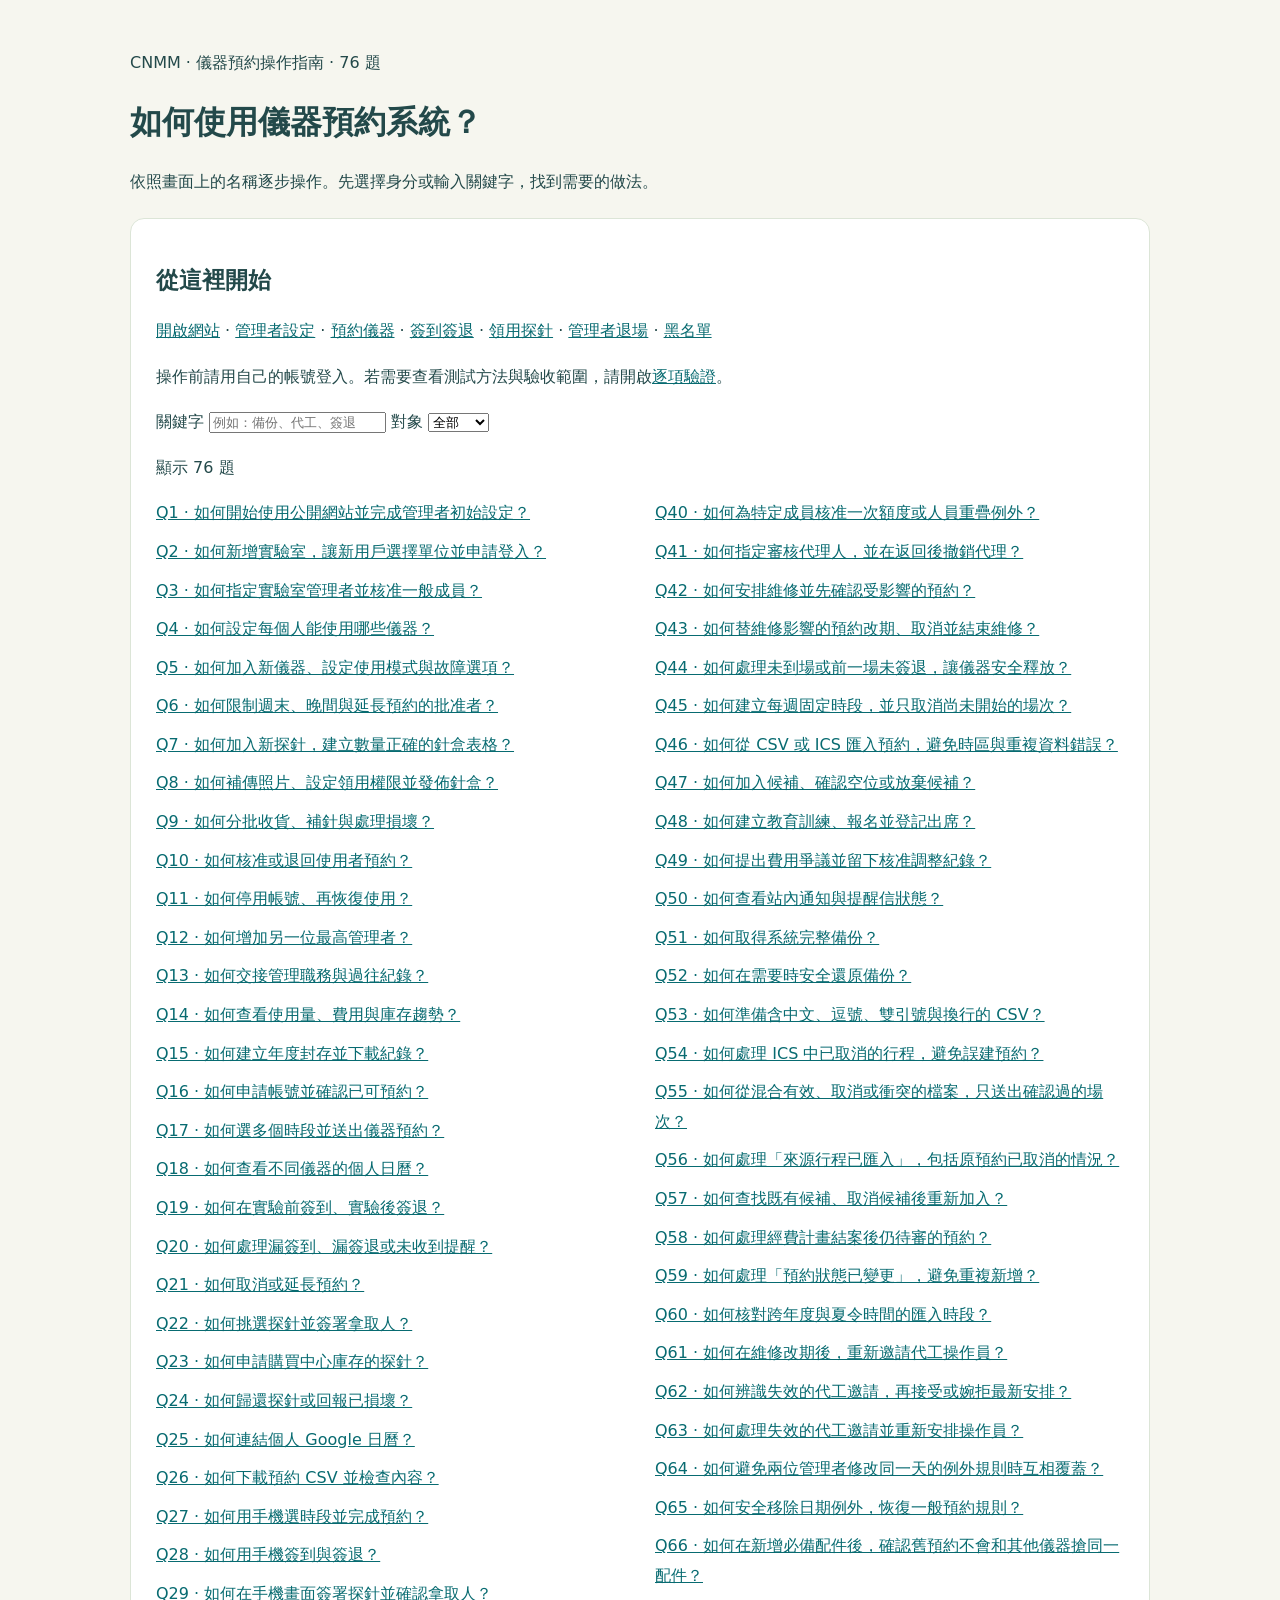
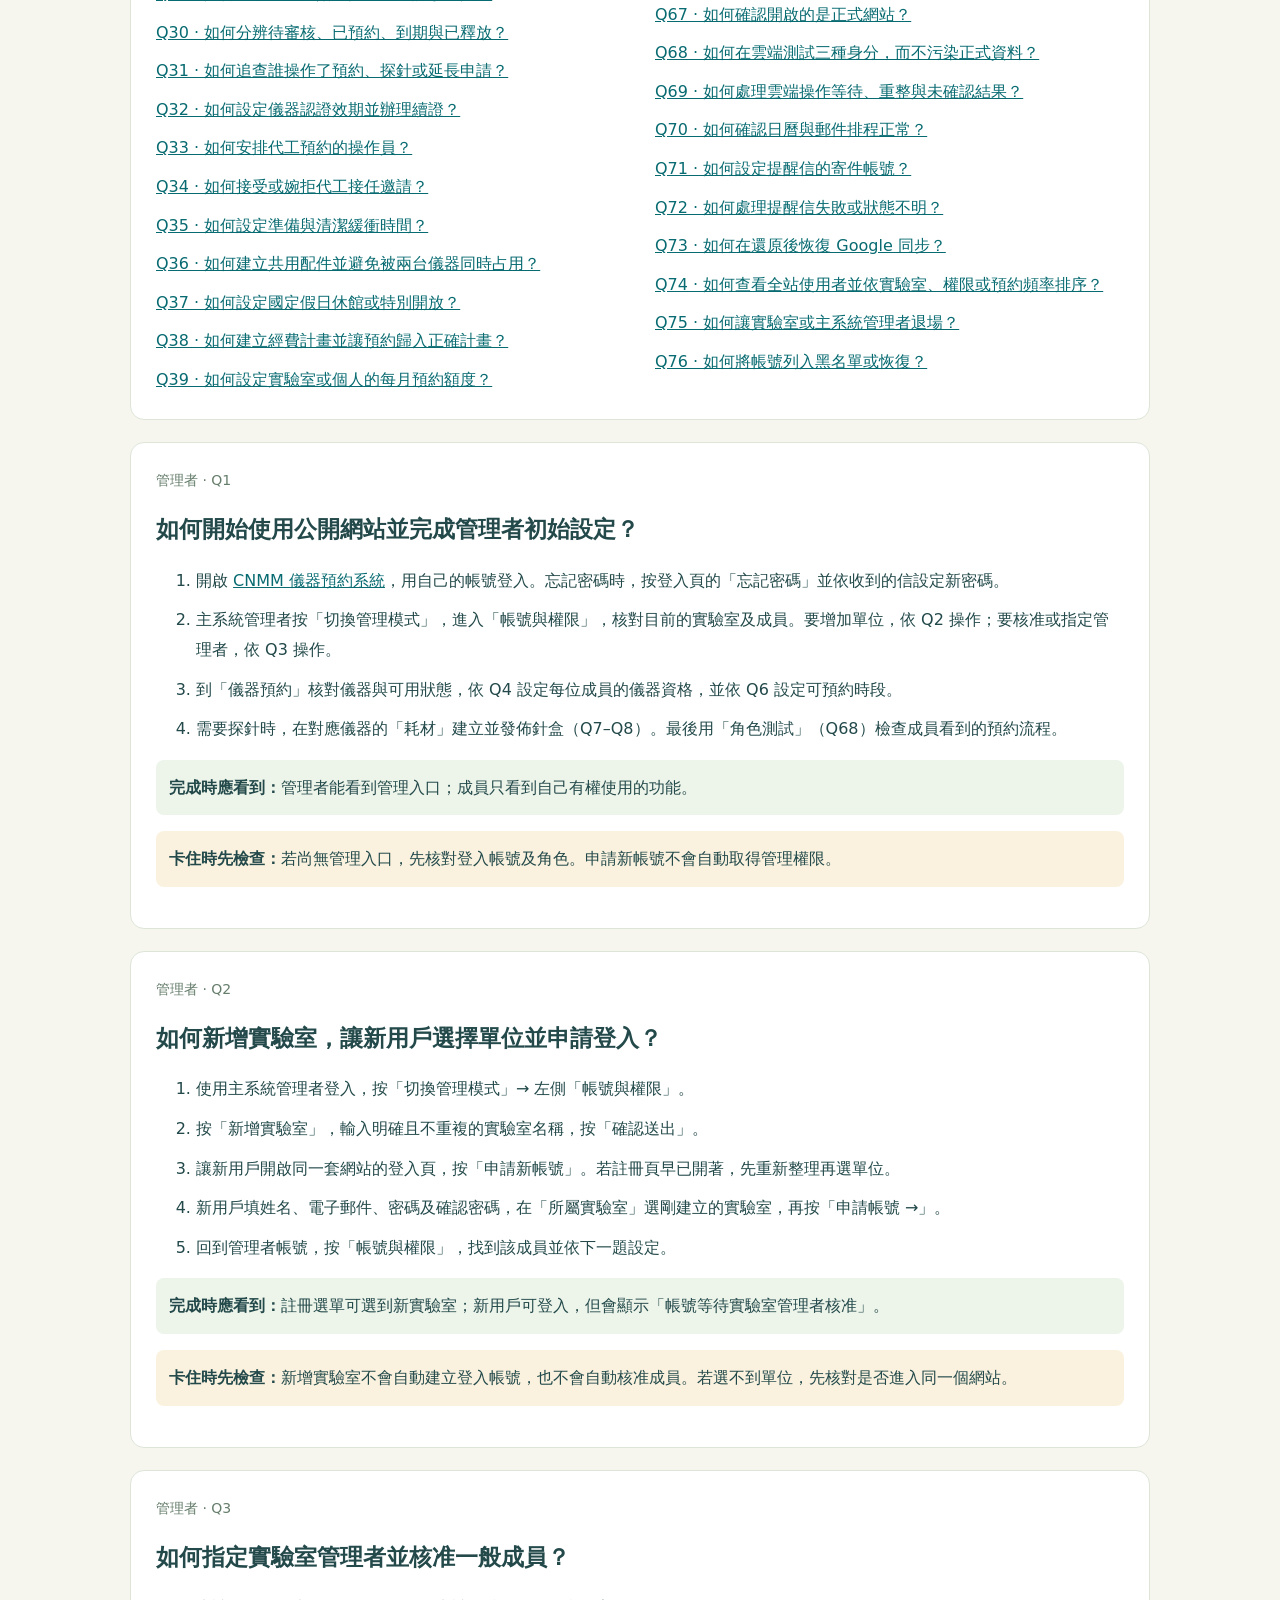
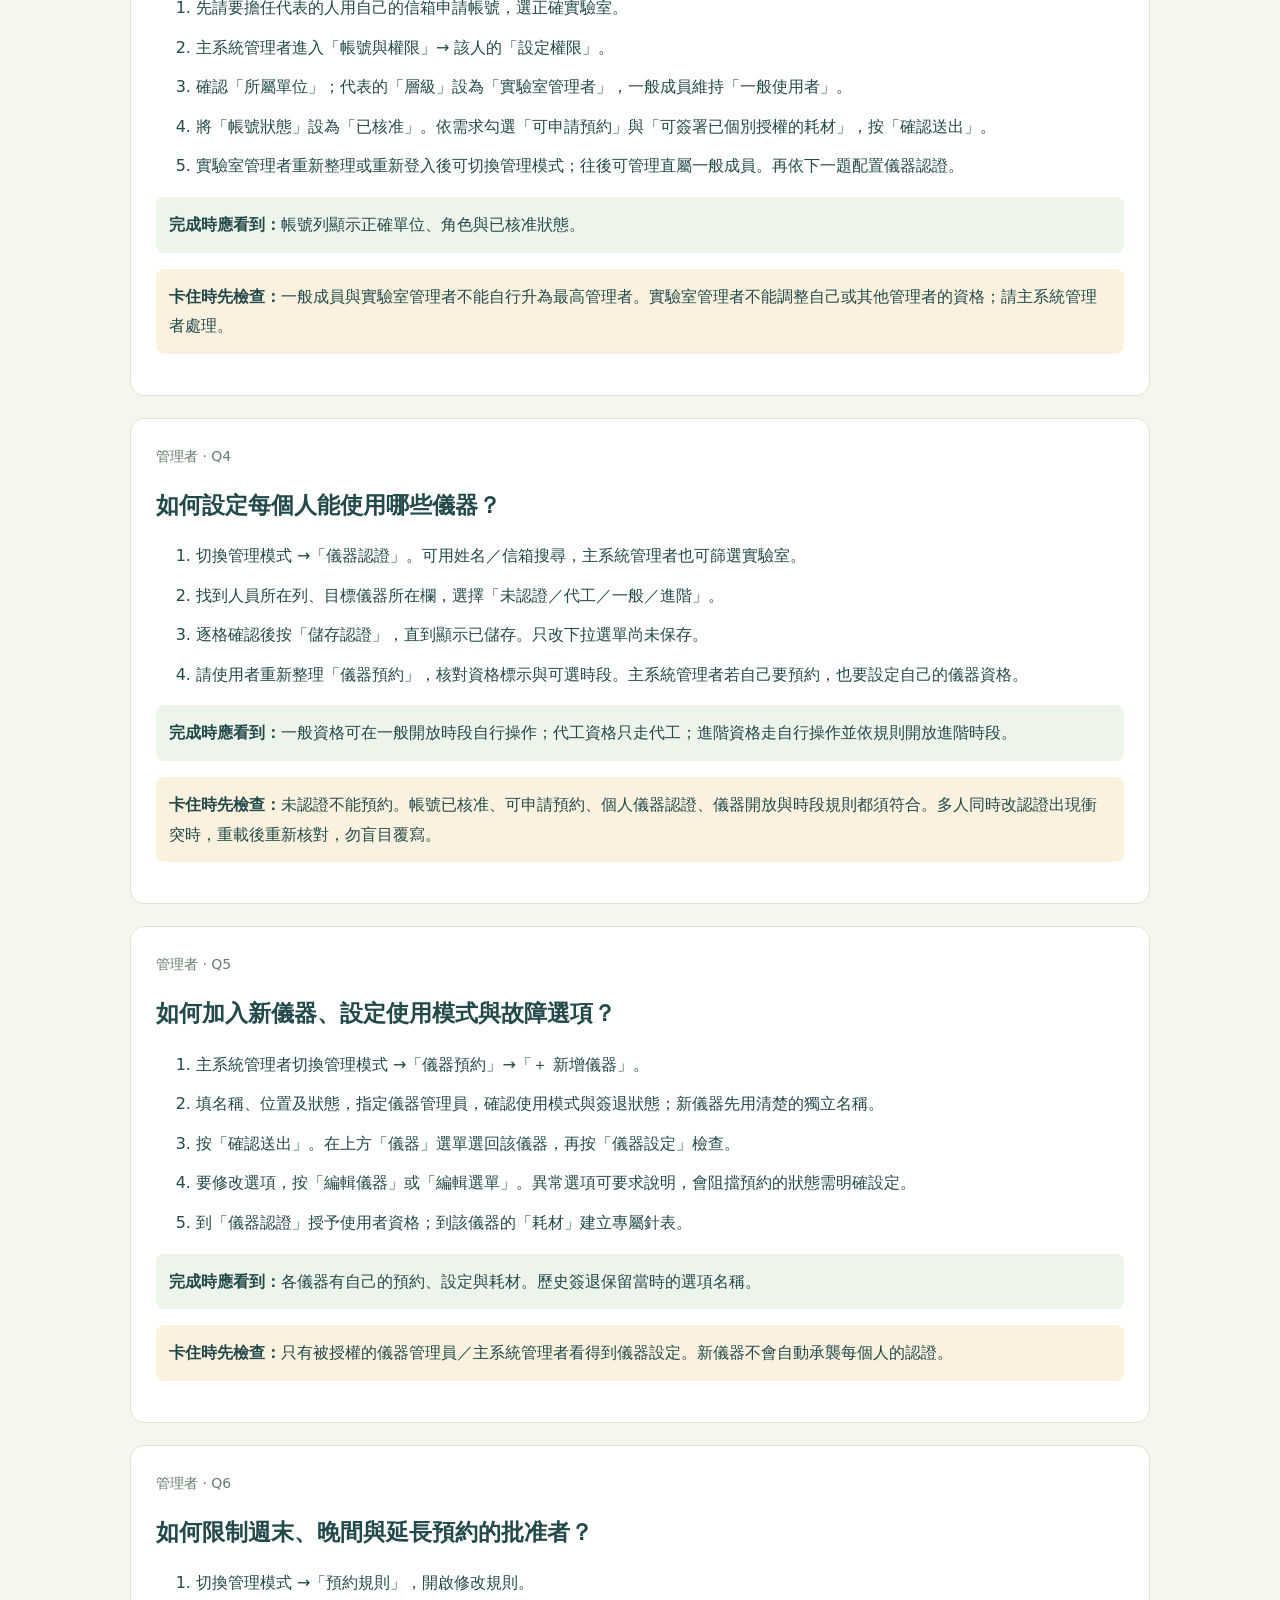
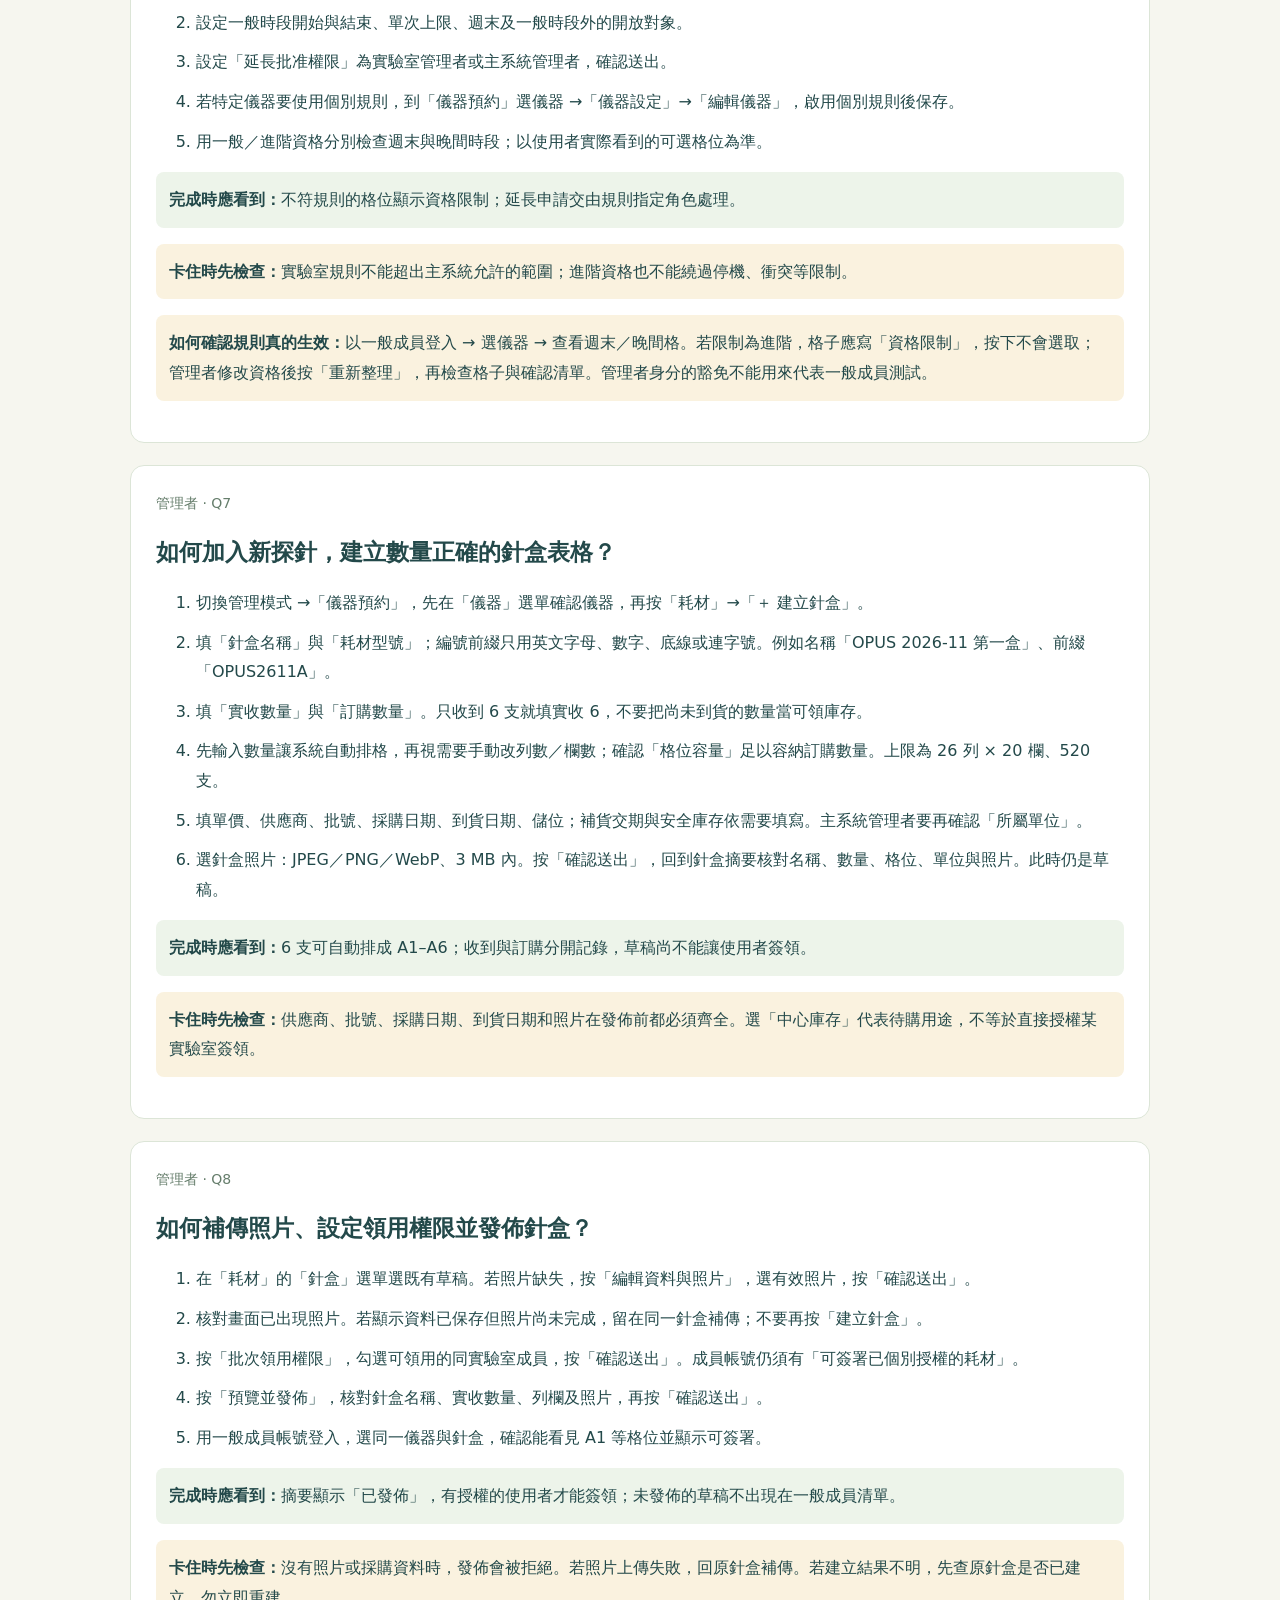
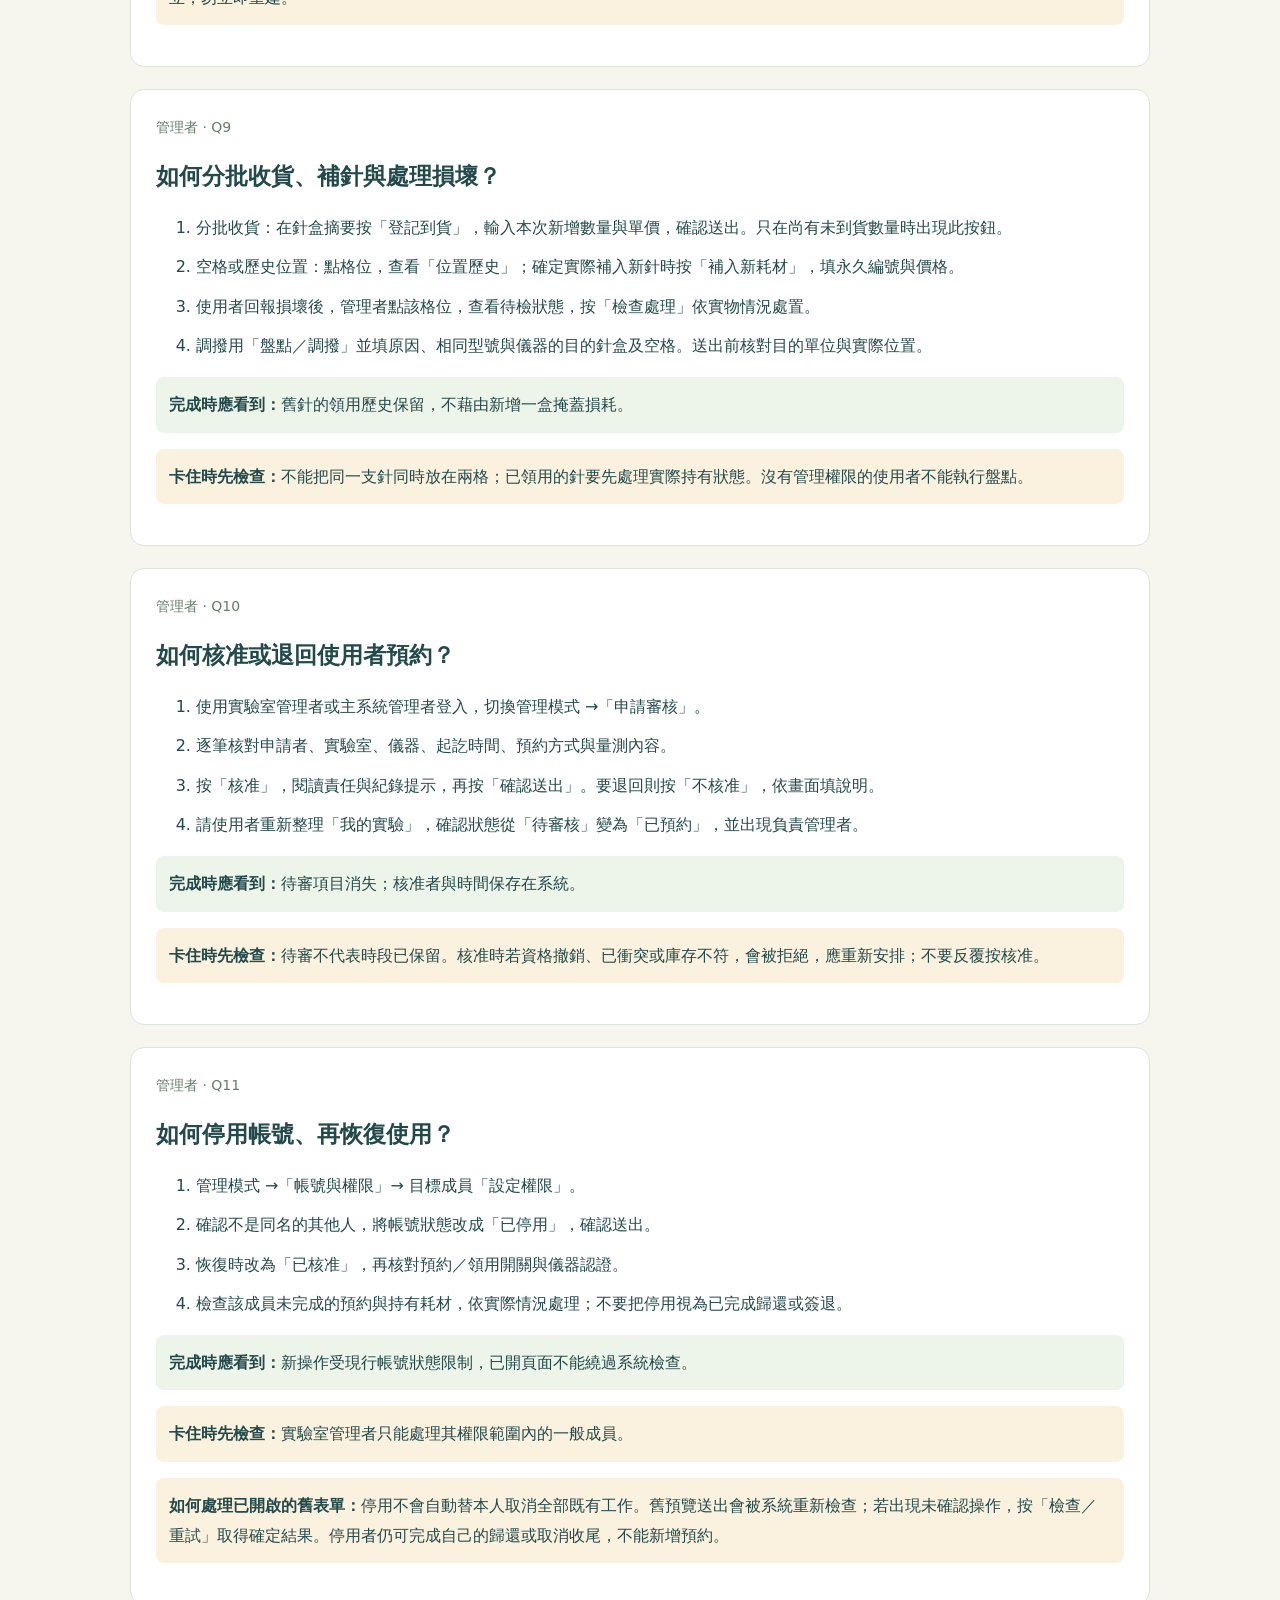
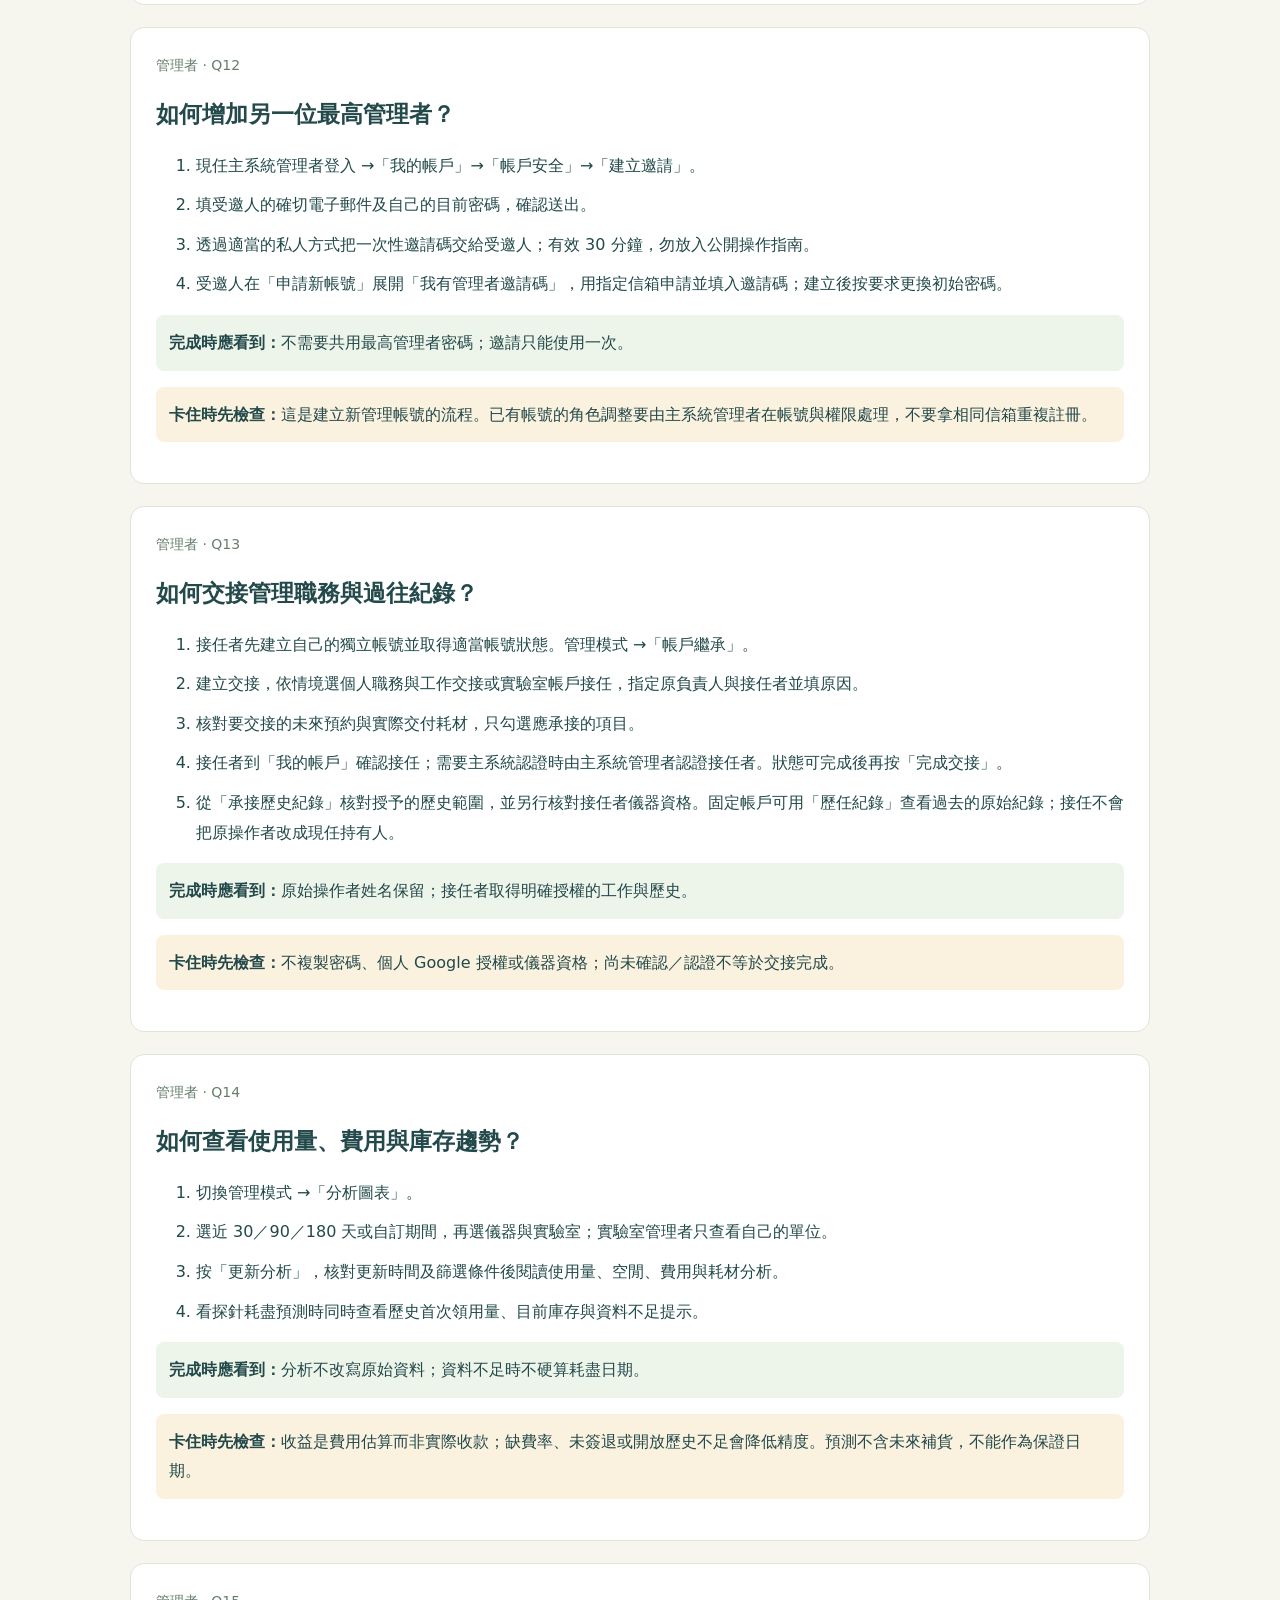
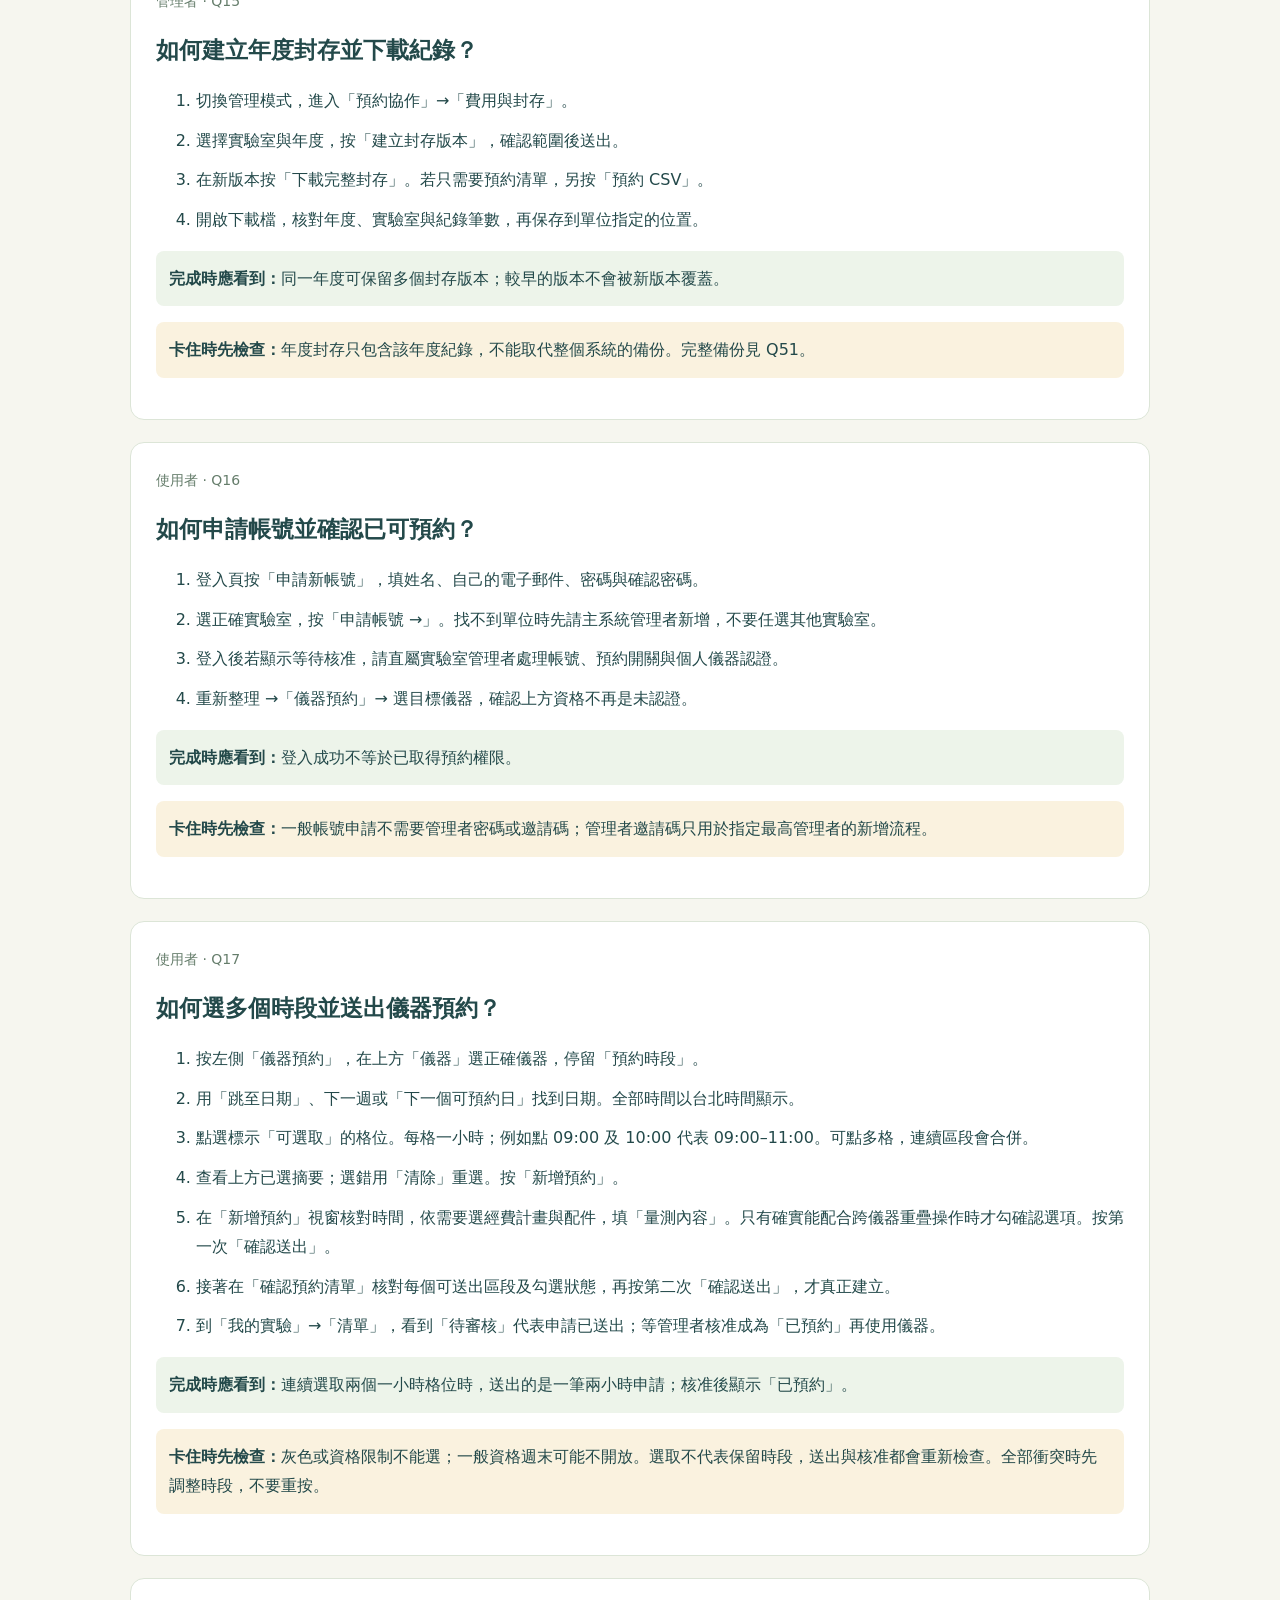
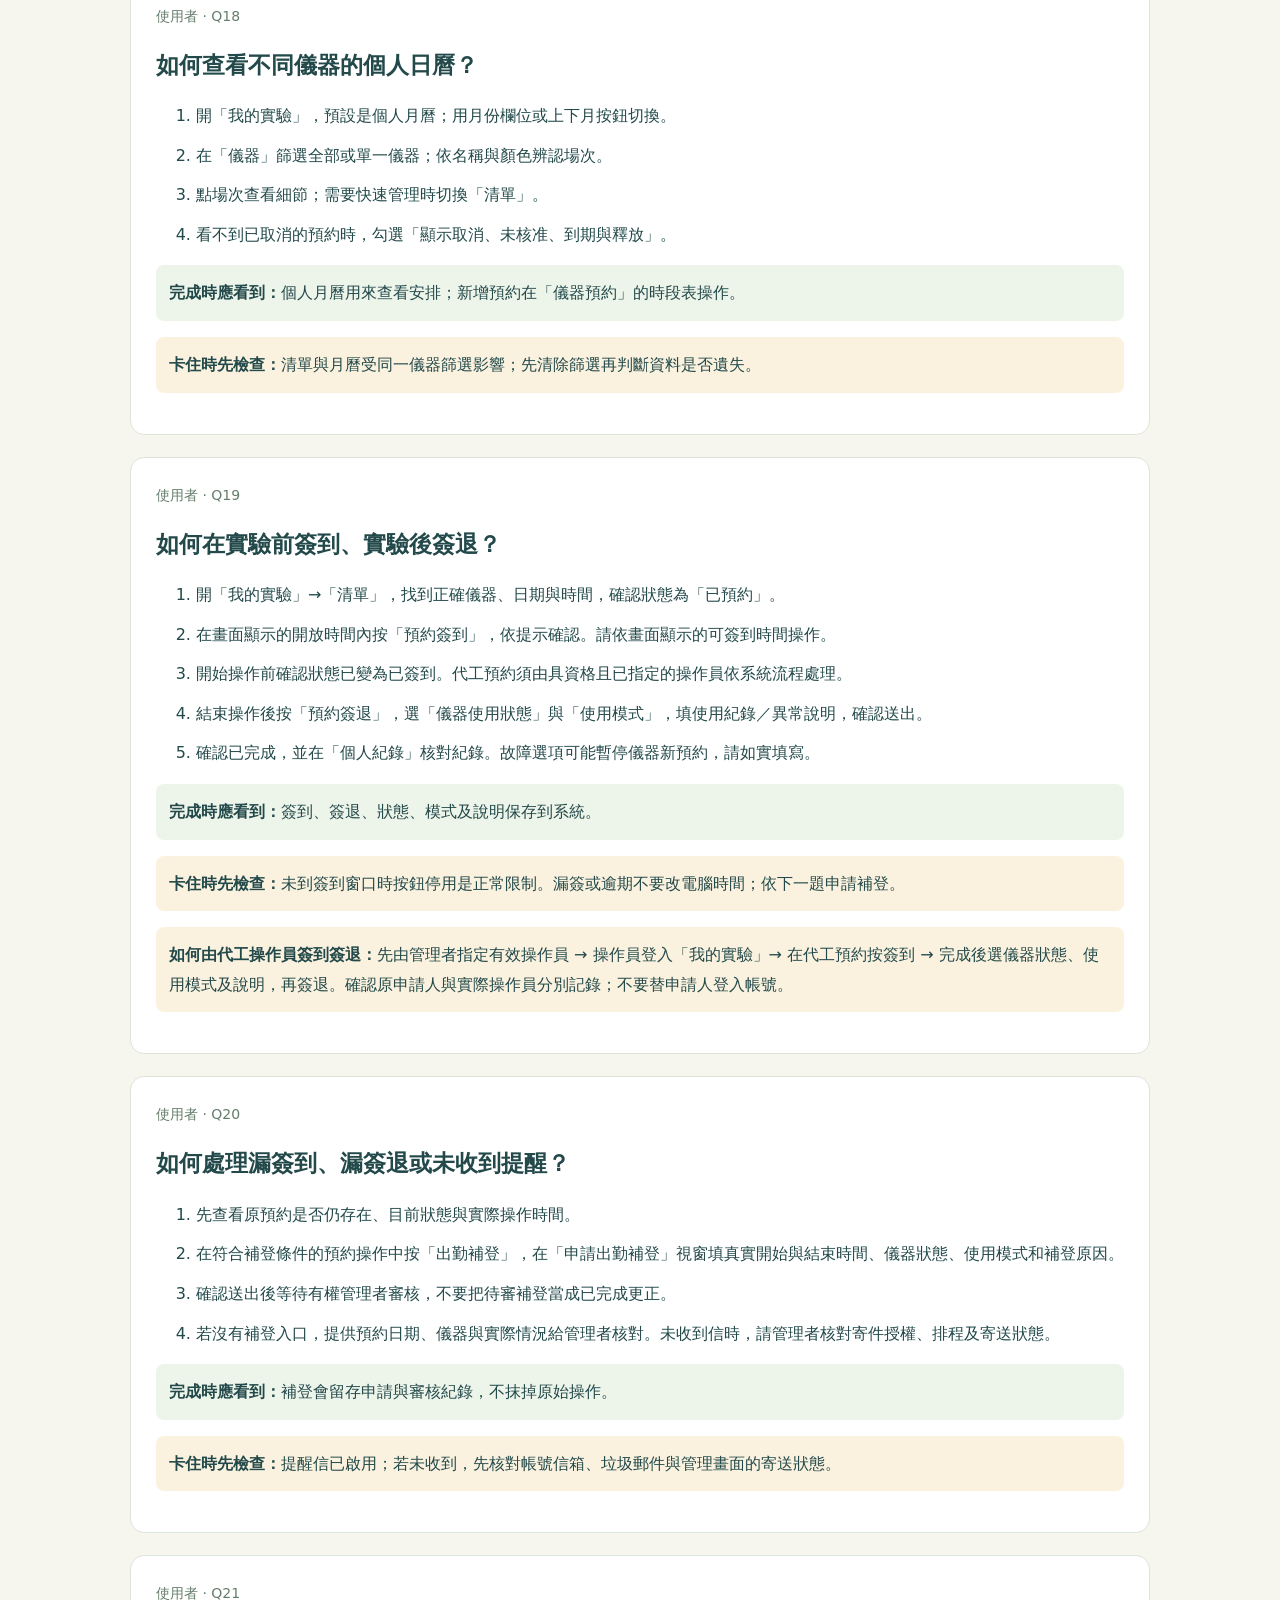
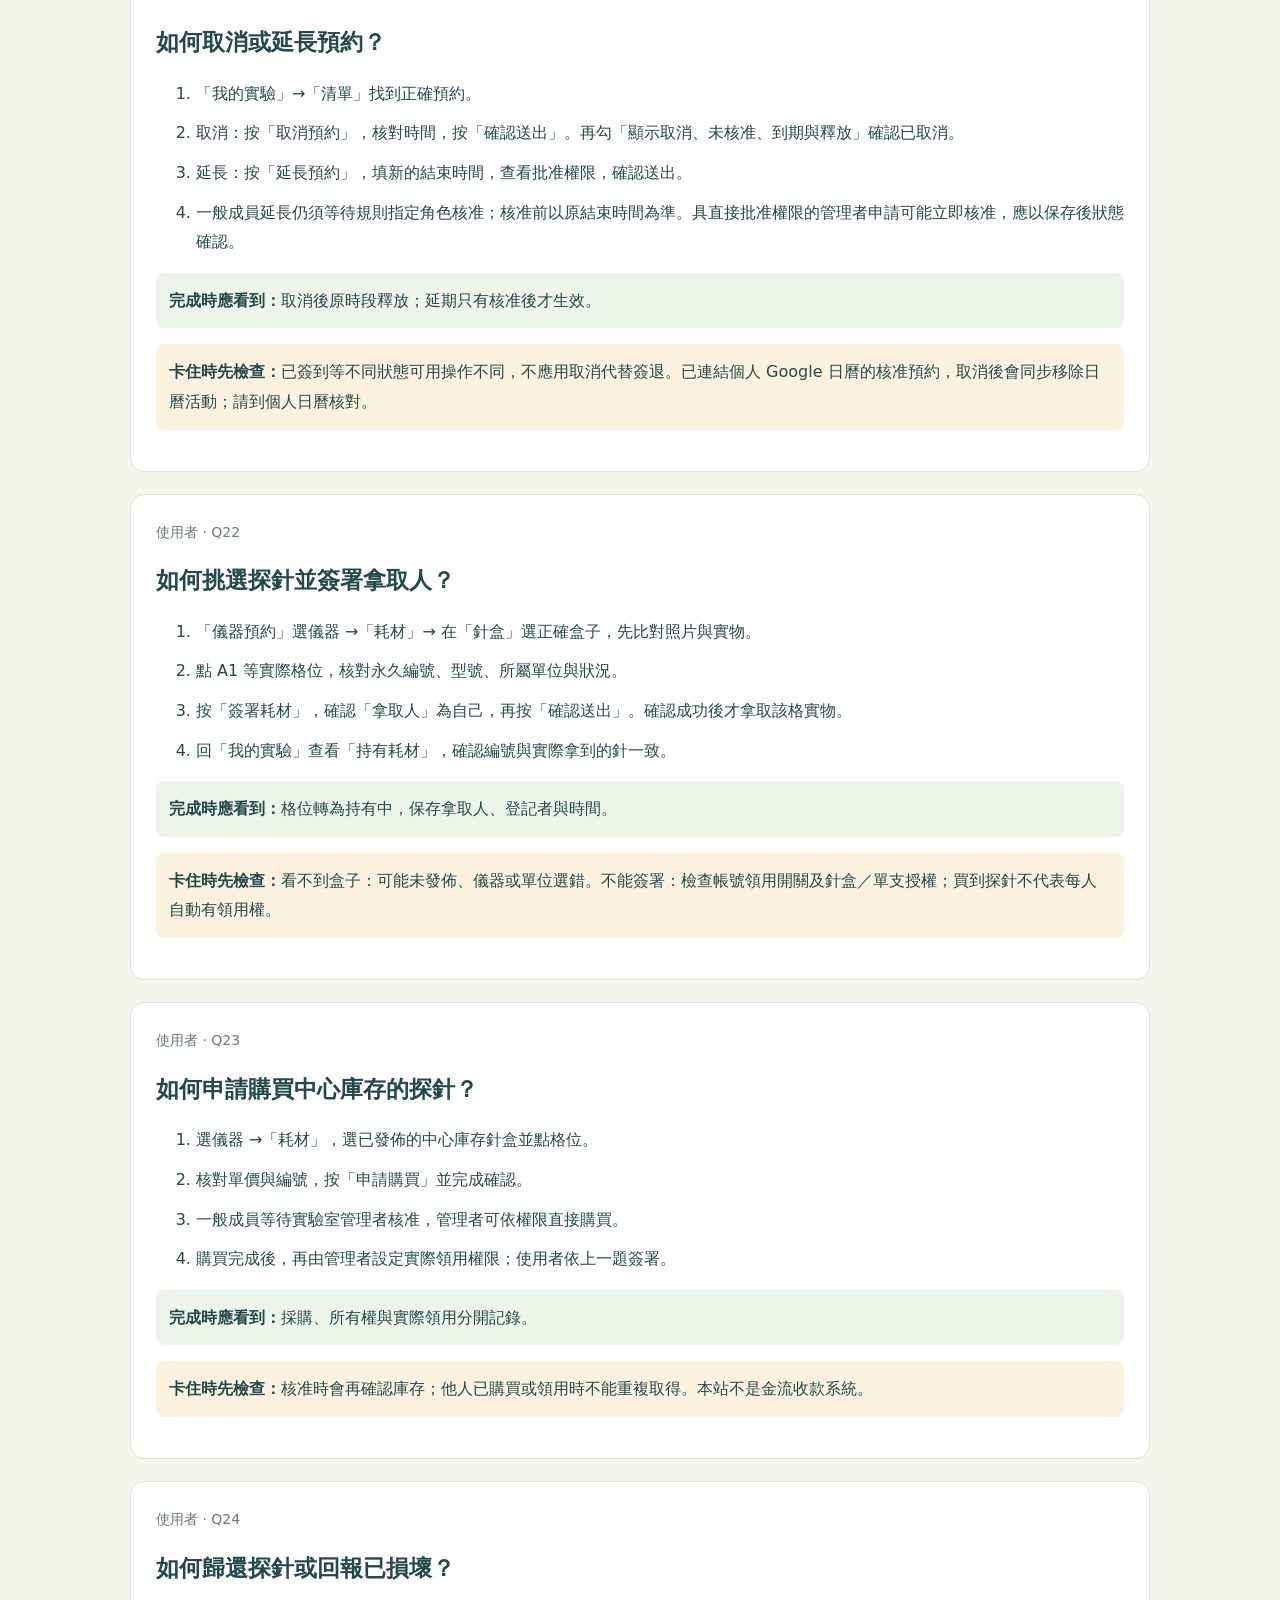
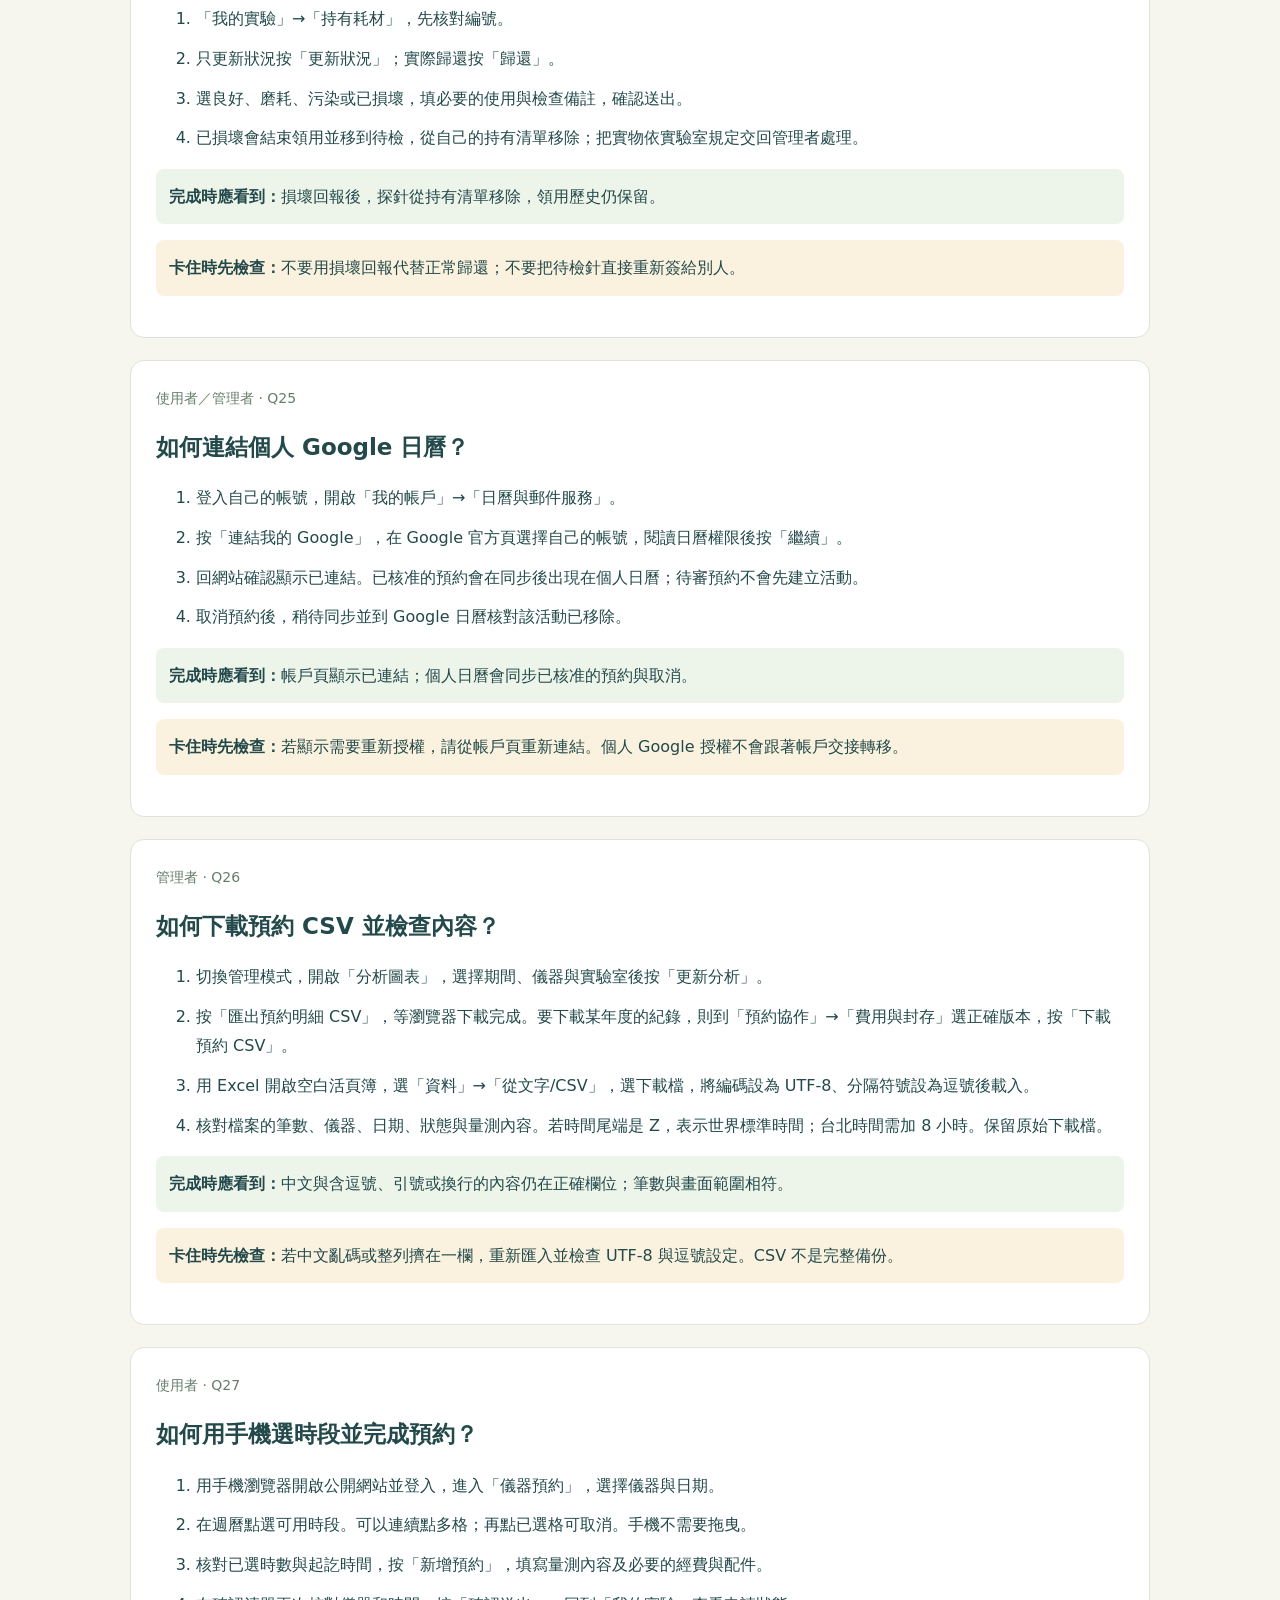
==== commit 5ab4f259: "Correct outdated guidance for reminders and calendar sync" ====
--- a/guide/index.html
+++ b/guide/index.html
@@ -1,2 +1,2 @@
-<!doctype html><html lang="zh-Hant"><meta charset="utf-8"><meta name="viewport" content="width=device-width,initial-scale=1"><title>CNMM 操作指南 v6.2.0</title><style>body{font-family:system-ui,'Microsoft JhengHei',sans-serif;background:#f6f6ef;color:#23494a;max-width:1020px;margin:auto;padding:32px;line-height:1.85}h1,h2{line-height:1.45}h1{font-size:32px}h2{font-size:23px}a{color:#086b71}section,.panel{background:white;border:1px solid #dce5d7;border-radius:14px;padding:25px;margin:22px 0}li{margin:10px 0}nav{columns:2;column-gap:30px}nav a{display:block;break-inside:avoid;margin-bottom:9px}.role,.evidence{font-size:14px;color:#657d6b}.note{background:#faf2df;padding:13px;border-radius:8px}.success{background:#edf4ea;padding:13px;border-radius:8px}table{border-collapse:collapse;width:100%}td,th{border-bottom:1px solid #ddd;text-align:left;padding:12px;vertical-align:top}img{max-width:100%;border:1px solid #dce5d7;border-radius:12px}button{padding:8px 15px}[hidden]{display:none!important} @media(max-width:700px){body{padding:15px}section{padding:18px}nav{columns:1}}@media print{button{display:none}body{background:white;padding:0}section{break-inside:avoid}a{color:inherit}}</style><body><main><header><p>CNMM · 儀器預約操作指南 · 76 題</p><h1>如何使用儀器預約系統？</h1><p>依照畫面上的名稱逐步操作。先選擇身分或輸入關鍵字，找到需要的做法。</p></header><div class="panel"><h2>從這裡開始</h2><p><a href="https://mind-instruments.github.io/">開啟網站</a> · <a href="#q1">管理者設定</a> · <a href="#q17">預約儀器</a> · <a href="#q19">簽到簽退</a> · <a href="#q22">領用探針</a> · <a href="#q75">管理者退場</a> · <a href="#q76">黑名單</a></p><p>操作前請用自己的帳號登入。若需要查看測試方法與驗收範圍，請開啟<a href="/qa.html">逐項驗證</a>。</p><label>關鍵字 <input id="guide-search" type="search" placeholder="例如：備份、代工、簽退"></label> <label>對象 <select id="guide-role"><option value="">全部</option><option>管理者</option><option>使用者</option><option>維運</option></select></label><p id="guide-count" role="status">顯示 76 題</p><nav><a href="#q1">Q1 · 如何開始使用公開網站並完成管理者初始設定？</a><a href="#q2">Q2 · 如何新增實驗室，讓新用戶選擇單位並申請登入？</a><a href="#q3">Q3 · 如何指定實驗室管理者並核准一般成員？</a><a href="#q4">Q4 · 如何設定每個人能使用哪些儀器？</a><a href="#q5">Q5 · 如何加入新儀器、設定使用模式與故障選項？</a><a href="#q6">Q6 · 如何限制週末、晚間與延長預約的批准者？</a><a href="#q7">Q7 · 如何加入新探針，建立數量正確的針盒表格？</a><a href="#q8">Q8 · 如何補傳照片、設定領用權限並發佈針盒？</a><a href="#q9">Q9 · 如何分批收貨、補針與處理損壞？</a><a href="#q10">Q10 · 如何核准或退回使用者預約？</a><a href="#q11">Q11 · 如何停用帳號、再恢復使用？</a><a href="#q12">Q12 · 如何增加另一位最高管理者？</a><a href="#q13">Q13 · 如何交接管理職務與過往紀錄？</a><a href="#q14">Q14 · 如何查看使用量、費用與庫存趨勢？</a><a href="#q15">Q15 · 如何建立年度封存並下載紀錄？</a><a href="#q16">Q16 · 如何申請帳號並確認已可預約？</a><a href="#q17">Q17 · 如何選多個時段並送出儀器預約？</a><a href="#q18">Q18 · 如何查看不同儀器的個人日曆？</a><a href="#q19">Q19 · 如何在實驗前簽到、實驗後簽退？</a><a href="#q20">Q20 · 如何處理漏簽到、漏簽退或未收到提醒？</a><a href="#q21">Q21 · 如何取消或延長預約？</a><a href="#q22">Q22 · 如何挑選探針並簽署拿取人？</a><a href="#q23">Q23 · 如何申請購買中心庫存的探針？</a><a href="#q24">Q24 · 如何歸還探針或回報已損壞？</a><a href="#q25">Q25 · 如何連結個人 Google 日曆？</a><a href="#q26">Q26 · 如何下載預約 CSV 並檢查內容？</a><a href="#q27">Q27 · 如何用手機選時段並完成預約？</a><a href="#q28">Q28 · 如何用手機簽到與簽退？</a><a href="#q29">Q29 · 如何在手機畫面簽署探針並確認拿取人？</a><a href="#q30">Q30 · 如何分辨待審核、已預約、到期與已釋放？</a><a href="#q31">Q31 · 如何追查誰操作了預約、探針或延長申請？</a><a href="#q32">Q32 · 如何設定儀器認證效期並辦理續證？</a><a href="#q33">Q33 · 如何安排代工預約的操作員？</a><a href="#q34">Q34 · 如何接受或婉拒代工接任邀請？</a><a href="#q35">Q35 · 如何設定準備與清潔緩衝時間？</a><a href="#q36">Q36 · 如何建立共用配件並避免被兩台儀器同時占用？</a><a href="#q37">Q37 · 如何設定國定假日休館或特別開放？</a><a href="#q38">Q38 · 如何建立經費計畫並讓預約歸入正確計畫？</a><a href="#q39">Q39 · 如何設定實驗室或個人的每月預約額度？</a><a href="#q40">Q40 · 如何為特定成員核准一次額度或人員重疊例外？</a><a href="#q41">Q41 · 如何指定審核代理人，並在返回後撤銷代理？</a><a href="#q42">Q42 · 如何安排維修並先確認受影響的預約？</a><a href="#q43">Q43 · 如何替維修影響的預約改期、取消並結束維修？</a><a href="#q44">Q44 · 如何處理未到場或前一場未簽退，讓儀器安全釋放？</a><a href="#q45">Q45 · 如何建立每週固定時段，並只取消尚未開始的場次？</a><a href="#q46">Q46 · 如何從 CSV 或 ICS 匯入預約，避免時區與重複資料錯誤？</a><a href="#q47">Q47 · 如何加入候補、確認空位或放棄候補？</a><a href="#q48">Q48 · 如何建立教育訓練、報名並登記出席？</a><a href="#q49">Q49 · 如何提出費用爭議並留下核准調整紀錄？</a><a href="#q50">Q50 · 如何查看站內通知與提醒信狀態？</a><a href="#q51">Q51 · 如何取得系統完整備份？</a><a href="#q52">Q52 · 如何在需要時安全還原備份？</a><a href="#q53">Q53 · 如何準備含中文、逗號、雙引號與換行的 CSV？</a><a href="#q54">Q54 · 如何處理 ICS 中已取消的行程，避免誤建預約？</a><a href="#q55">Q55 · 如何從混合有效、取消或衝突的檔案，只送出確認過的場次？</a><a href="#q56">Q56 · 如何處理「來源行程已匯入」，包括原預約已取消的情況？</a><a href="#q57">Q57 · 如何查找既有候補、取消候補後重新加入？</a><a href="#q58">Q58 · 如何處理經費計畫結案後仍待審的預約？</a><a href="#q59">Q59 · 如何處理「預約狀態已變更」，避免重複新增？</a><a href="#q60">Q60 · 如何核對跨年度與夏令時間的匯入時段？</a><a href="#q61">Q61 · 如何在維修改期後，重新邀請代工操作員？</a><a href="#q62">Q62 · 如何辨識失效的代工邀請，再接受或婉拒最新安排？</a><a href="#q63">Q63 · 如何處理舊版本留下、阻擋重新安排的待確認邀請？</a><a href="#q64">Q64 · 如何避免兩位管理者修改同一天的例外規則時互相覆蓋？</a><a href="#q65">Q65 · 如何安全移除日期例外，恢復一般預約規則？</a><a href="#q66">Q66 · 如何在新增必備配件後，確認舊預約不會和其他儀器搶同一配件？</a><a href="#q67">Q67 · 如何確認開啟的是正式網站？</a><a href="#q68">Q68 · 如何在雲端測試三種身分，而不污染正式資料？</a><a href="#q69">Q69 · 如何處理雲端操作等待、重整與未確認結果？</a><a href="#q70">Q70 · 如何確認日曆與郵件排程正常？</a><a href="#q71">Q71 · 如何設定提醒信的寄件帳號？</a><a href="#q72">Q72 · 如何處理提醒信失敗或狀態不明？</a><a href="#q73">Q73 · 如何在還原後恢復 Google 同步？</a><a href="#q74">Q74 · 如何查看全站使用者並依實驗室、權限或預約頻率排序？</a><a href="#q75">Q75 · 如何讓實驗室或主系統管理者退場？</a><a href="#q76">Q76 · 如何將帳號列入黑名單或恢復？</a></nav></div><section id="q1"><div class="role">管理者 · Q1</div><h2>如何開始使用公開網站並完成管理者初始設定？</h2><ol><li>開啟 <a href="https://mind-instruments.github.io/">CNMM 儀器預約系統</a>，用自己的帳號登入。忘記密碼時，按登入頁的「忘記密碼」並依收到的信設定新密碼。</li><li>主系統管理者按「切換管理模式」，進入「帳號與權限」，核對目前的實驗室及成員。要增加單位，依 Q2 操作；要核准或指定管理者，依 Q3 操作。</li><li>到「儀器預約」核對儀器與可用狀態，依 Q4 設定每位成員的儀器資格，並依 Q6 設定可預約時段。</li><li>需要探針時，在對應儀器的「耗材」建立並發佈針盒（Q7–Q8）。最後用「角色測試」（Q68）檢查成員看到的預約流程。</li></ol><p class="success"><b>完成時應看到：</b>管理者能看到管理入口；成員只看到自己有權使用的功能。</p><p class="note"><b>卡住時先檢查：</b>若尚無管理入口，先核對登入帳號及角色。申請新帳號不會自動取得管理權限。</p></section><section id="q2"><div class="role">管理者 · Q2</div><h2>如何新增實驗室，讓新用戶選擇單位並申請登入？</h2><ol><li>使用主系統管理者登入，按「切換管理模式」→ 左側「帳號與權限」。</li><li>按「新增實驗室」，輸入明確且不重複的實驗室名稱，按「確認送出」。</li><li>讓新用戶開啟同一套網站的登入頁，按「申請新帳號」。若註冊頁早已開著，先重新整理再選單位。</li><li>新用戶填姓名、電子郵件、密碼及確認密碼，在「所屬實驗室」選剛建立的實驗室，再按「申請帳號 →」。</li><li>回到管理者帳號，按「帳號與權限」，找到該成員並依下一題設定。</li></ol><p class="success"><b>完成時應看到：</b>註冊選單可選到新實驗室；新用戶可登入，但會顯示「帳號等待實驗室管理者核准」。</p><p class="note"><b>卡住時先檢查：</b>新增實驗室不會自動建立登入帳號，也不會自動核准成員。若選不到單位，先核對是否進入同一個網站。</p></section><section id="q3"><div class="role">管理者 · Q3</div><h2>如何指定實驗室管理者並核准一般成員？</h2><ol><li>先請要擔任代表的人用自己的信箱申請帳號，選正確實驗室。</li><li>主系統管理者進入「帳號與權限」→ 該人的「設定權限」。</li><li>確認「所屬單位」；代表的「層級」設為「實驗室管理者」，一般成員維持「一般使用者」。</li><li>將「帳號狀態」設為「已核准」。依需求勾選「可申請預約」與「可簽署已個別授權的耗材」，按「確認送出」。</li><li>實驗室管理者重新整理或重新登入後可切換管理模式；往後可管理直屬一般成員。再依下一題配置儀器認證。</li></ol><p class="success"><b>完成時應看到：</b>帳號列顯示正確單位、角色與已核准狀態。</p><p class="note"><b>卡住時先檢查：</b>一般成員與實驗室管理者不能自行升為最高管理者。實驗室管理者不能調整自己或其他管理者的資格；請主系統管理者處理。</p></section><section id="q4"><div class="role">管理者 · Q4</div><h2>如何設定每個人能使用哪些儀器？</h2><ol><li>切換管理模式 →「儀器認證」。可用姓名／信箱搜尋，主系統管理者也可篩選實驗室。</li><li>找到人員所在列、目標儀器所在欄，選擇「未認證／代工／一般／進階」。</li><li>逐格確認後按「儲存認證」，直到顯示已儲存。只改下拉選單尚未保存。</li><li>請使用者重新整理「儀器預約」，核對資格標示與可選時段。主系統管理者若自己要預約，也要設定自己的儀器資格。</li></ol><p class="success"><b>完成時應看到：</b>一般資格可在一般開放時段自行操作；代工資格只走代工；進階資格走自行操作並依規則開放進階時段。</p><p class="note"><b>卡住時先檢查：</b>未認證不能預約。帳號已核准、可申請預約、個人儀器認證、儀器開放與時段規則都須符合。多人同時改認證出現衝突時，重載後重新核對，勿盲目覆寫。</p></section><section id="q5"><div class="role">管理者 · Q5</div><h2>如何加入新儀器、設定使用模式與故障選項？</h2><ol><li>主系統管理者切換管理模式 →「儀器預約」→「＋ 新增儀器」。</li><li>填名稱、位置及狀態，指定儀器管理員，確認使用模式與簽退狀態；新儀器先用清楚的獨立名稱。</li><li>按「確認送出」。在上方「儀器」選單選回該儀器，再按「儀器設定」檢查。</li><li>要修改選項，按「編輯儀器」或「編輯選單」。異常選項可要求說明，會阻擋預約的狀態需明確設定。</li><li>到「儀器認證」授予使用者資格；到該儀器的「耗材」建立專屬針表。</li></ol><p class="success"><b>完成時應看到：</b>各儀器有自己的預約、設定與耗材。歷史簽退保留當時的選項名稱。</p><p class="note"><b>卡住時先檢查：</b>只有被授權的儀器管理員／主系統管理者看得到儀器設定。新儀器不會自動承襲每個人的認證。</p></section><section id="q6"><div class="role">管理者 · Q6</div><h2>如何限制週末、晚間與延長預約的批准者？</h2><ol><li>切換管理模式 →「預約規則」，開啟修改規則。</li><li>設定一般時段開始與結束、單次上限、週末及一般時段外的開放對象。</li><li>設定「延長批准權限」為實驗室管理者或主系統管理者，確認送出。</li><li>若特定儀器要使用個別規則，到「儀器預約」選儀器 →「儀器設定」→「編輯儀器」，啟用個別規則後保存。</li><li>用一般／進階資格分別檢查週末與晚間時段；以使用者實際看到的可選格位為準。</li></ol><p class="success"><b>完成時應看到：</b>不符規則的格位顯示資格限制；延長申請交由規則指定角色處理。</p><p class="note"><b>卡住時先檢查：</b>實驗室規則不能超出主系統允許的範圍；進階資格也不能繞過停機、衝突等限制。</p><p class="note"><b>如何確認規則真的生效：</b>以一般成員登入 → 選儀器 → 查看週末／晚間格。若限制為進階，格子應寫「資格限制」，按下不會選取；管理者修改資格後按「重新整理」，再檢查格子與確認清單。管理者身分的豁免不能用來代表一般成員測試。</p></section><section id="q7"><div class="role">管理者 · Q7</div><h2>如何加入新探針，建立數量正確的針盒表格？</h2><ol><li>切換管理模式 →「儀器預約」，先在「儀器」選單確認儀器，再按「耗材」→「＋ 建立針盒」。</li><li>填「針盒名稱」與「耗材型號」；編號前綴只用英文字母、數字、底線或連字號。例如名稱「OPUS 2026-11 第一盒」、前綴「OPUS2611A」。</li><li>填「實收數量」與「訂購數量」。只收到 6 支就填實收 6，不要把尚未到貨的數量當可領庫存。</li><li>先輸入數量讓系統自動排格，再視需要手動改列數／欄數；確認「格位容量」足以容納訂購數量。上限為 26 列 × 20 欄、520 支。</li><li>填單價、供應商、批號、採購日期、到貨日期、儲位；補貨交期與安全庫存依需要填寫。主系統管理者要再確認「所屬單位」。</li><li>選針盒照片：JPEG／PNG／WebP、3 MB 內。按「確認送出」，回到針盒摘要核對名稱、數量、格位、單位與照片。此時仍是草稿。</li></ol><p class="success"><b>完成時應看到：</b>6 支可自動排成 A1–A6；收到與訂購分開記錄，草稿尚不能讓使用者簽領。</p><p class="note"><b>卡住時先檢查：</b>供應商、批號、採購日期、到貨日期和照片在發佈前都必須齊全。選「中心庫存」代表待購用途，不等於直接授權某實驗室簽領。</p></section><section id="q8"><div class="role">管理者 · Q8</div><h2>如何補傳照片、設定領用權限並發佈針盒？</h2><ol><li>在「耗材」的「針盒」選單選既有草稿。若照片缺失，按「編輯資料與照片」，選有效照片，按「確認送出」。</li><li>核對畫面已出現照片。若顯示資料已保存但照片尚未完成，留在同一針盒補傳；不要再按「建立針盒」。</li><li>按「批次領用權限」，勾選可領用的同實驗室成員，按「確認送出」。成員帳號仍須有「可簽署已個別授權的耗材」。</li><li>按「預覽並發佈」，核對針盒名稱、實收數量、列欄及照片，再按「確認送出」。</li><li>用一般成員帳號登入，選同一儀器與針盒，確認能看見 A1 等格位並顯示可簽署。</li></ol><p class="success"><b>完成時應看到：</b>摘要顯示「已發佈」，有授權的使用者才能簽領；未發佈的草稿不出現在一般成員清單。</p><p class="note"><b>卡住時先檢查：</b>沒有照片或採購資料時，發佈會被拒絕。若照片上傳失敗，回原針盒補傳，勿另建一盒。若建立操作本身結果不明，先依斷線復原提示檢查，不要另建一盒。</p></section><section id="q9"><div class="role">管理者 · Q9</div><h2>如何分批收貨、補針與處理損壞？</h2><ol><li>分批收貨：在針盒摘要按「登記到貨」，輸入本次新增數量與單價，確認送出。只在尚有未到貨數量時出現此按鈕。</li><li>空格或歷史位置：點格位，查看「位置歷史」；確定實際補入新針時按「補入新耗材」，填永久編號與價格。</li><li>使用者回報損壞後，管理者點該格位，查看待檢狀態，按「檢查處理」依實物情況處置。</li><li>調撥用「盤點／調撥」並填原因、相同型號與儀器的目的針盒及空格。送出前核對目的單位與實際位置。</li></ol><p class="success"><b>完成時應看到：</b>舊針的領用歷史保留，不藉由新增一盒掩蓋損耗。</p><p class="note"><b>卡住時先檢查：</b>不能把同一支針同時放在兩格；已領用的針要先處理實際持有狀態。沒有管理權限的使用者不能執行盤點。</p></section><section id="q10"><div class="role">管理者 · Q10</div><h2>如何核准或退回使用者預約？</h2><ol><li>使用實驗室管理者或主系統管理者登入，切換管理模式 →「申請審核」。</li><li>逐筆核對申請者、實驗室、儀器、起訖時間、預約方式與量測內容。</li><li>按「核准」，閱讀責任與紀錄提示，再按「確認送出」。要退回則按「不核准」，依畫面填說明。</li><li>請使用者重新整理「我的實驗」，確認狀態從「待審核」變為「已預約」，並出現負責管理者。</li></ol><p class="success"><b>完成時應看到：</b>待審項目消失；核准者與時間保存在系統。</p><p class="note"><b>卡住時先檢查：</b>待審不代表時段已保留。核准時若資格撤銷、已衝突或庫存不符，會被拒絕，應重新安排；不要反覆按核准。</p></section><section id="q11"><div class="role">管理者 · Q11</div><h2>如何停用帳號、再恢復使用？</h2><ol><li>管理模式 →「帳號與權限」→ 目標成員「設定權限」。</li><li>確認不是同名的其他人，將帳號狀態改成「已停用」，確認送出。</li><li>恢復時改為「已核准」，再核對預約／領用開關與儀器認證。</li><li>檢查該成員未完成的預約與持有耗材，依實際情況處理；不要把停用視為已完成歸還或簽退。</li></ol><p class="success"><b>完成時應看到：</b>新操作受現行帳號狀態限制，已開頁面不能繞過系統檢查。</p><p class="note"><b>卡住時先檢查：</b>實驗室管理者只能處理其權限範圍內的一般成員。</p><p class="note"><b>如何處理已開啟的舊表單：</b>停用不會自動替本人取消全部既有工作。舊預覽送出會被系統重新檢查；若出現未確認操作，按「檢查／重試」取得確定結果。停用者仍可完成自己的歸還或取消收尾，不能新增預約。</p></section><section id="q12"><div class="role">管理者 · Q12</div><h2>如何增加另一位最高管理者？</h2><ol><li>現任主系統管理者登入 →「我的帳戶」→「帳戶安全」→「建立邀請」。</li><li>填受邀人的確切電子郵件及自己的目前密碼，確認送出。</li><li>透過適當的私人方式把一次性邀請碼交給受邀人；有效 30 分鐘，勿放入公開操作指南。</li><li>受邀人在「申請新帳號」展開「我有管理者邀請碼」，用指定信箱申請並填入邀請碼；建立後按要求更換初始密碼。</li></ol><p class="success"><b>完成時應看到：</b>不需要共用最高管理者密碼；邀請只能使用一次。</p><p class="note"><b>卡住時先檢查：</b>這是建立新管理帳號的流程。已有帳號的角色調整要由主系統管理者在帳號與權限處理，不要拿相同信箱重複註冊。</p></section><section id="q13"><div class="role">管理者 · Q13</div><h2>如何交接管理職務與過往紀錄？</h2><ol><li>接任者先建立自己的獨立帳號並取得適當帳號狀態。管理模式 →「帳戶繼承」。</li><li>建立交接，依情境選個人職務與工作交接或實驗室帳戶接任，指定原負責人與接任者並填原因。</li><li>核對要交接的未來預約與實際交付耗材，只勾選應承接的項目。</li><li>接任者到「我的帳戶」確認接任；需要主系統認證時由主系統管理者認證接任者。狀態可完成後再按「完成交接」。</li><li>從「承接歷史紀錄」核對授予的歷史範圍，並另行核對接任者儀器資格。固定帳戶可用「歷任紀錄」查看早期快照；新建固定帳戶會沿用已承接的原始快照，不以目前持有人覆蓋。</li></ol><p class="success"><b>完成時應看到：</b>原始操作者姓名保留；接任者取得明確授權的工作與歷史。</p><p class="note"><b>卡住時先檢查：</b>不複製密碼、個人 Google 授權或儀器資格；尚未確認／認證不等於交接完成。</p></section><section id="q14"><div class="role">管理者 · Q14</div><h2>如何查看使用量、費用與庫存趨勢？</h2><ol><li>切換管理模式 →「分析圖表」。</li><li>選近 30／90／180 天或自訂期間，再選儀器與實驗室；實驗室管理者只查看自己的單位。</li><li>按「更新分析」，核對更新時間及篩選條件後閱讀使用量、空閒、費用與耗材分析。</li><li>看探針耗盡預測時同時查看歷史首次領用量、目前庫存與資料不足提示。</li></ol><p class="success"><b>完成時應看到：</b>分析不改寫原始資料；資料不足時不硬算耗盡日期。</p><p class="note"><b>卡住時先檢查：</b>收益是費用估算而非實際收款；缺費率、未簽退或開放歷史不足會降低精度。預測不含未來補貨，不能作為保證日期。</p></section><section id="q15"><div class="role">管理者 · Q15</div><h2>如何建立年度封存並下載紀錄？</h2><ol><li>切換管理模式，進入「預約協作」→「費用與封存」。</li><li>選擇實驗室與年度，按「建立封存版本」，確認範圍後送出。</li><li>在新版本按「下載完整封存」。若只需要預約清單，另按「預約 CSV」。</li><li>開啟下載檔，核對年度、實驗室與紀錄筆數，再保存到單位指定的位置。</li></ol><p class="success"><b>完成時應看到：</b>同一年度可保留多個封存版本；較早的版本不會被新版本覆蓋。</p><p class="note"><b>卡住時先檢查：</b>年度封存只包含該年度紀錄，不能取代整個系統的備份。完整備份見 Q51。</p></section><section id="q16"><div class="role">使用者 · Q16</div><h2>如何申請帳號並確認已可預約？</h2><ol><li>登入頁按「申請新帳號」，填姓名、自己的電子郵件、密碼與確認密碼。</li><li>選正確實驗室，按「申請帳號 →」。找不到單位時先請主系統管理者新增，不要任選其他實驗室。</li><li>登入後若顯示等待核准，請直屬實驗室管理者處理帳號、預約開關與個人儀器認證。</li><li>重新整理 →「儀器預約」→ 選目標儀器，確認上方資格不再是未認證。</li></ol><p class="success"><b>完成時應看到：</b>登入成功不等於已取得預約權限。</p><p class="note"><b>卡住時先檢查：</b>一般帳號申請不需要管理者密碼或邀請碼；管理者邀請碼只用於指定最高管理者的新增流程。</p></section><section id="q17"><div class="role">使用者 · Q17</div><h2>如何選多個時段並送出儀器預約？</h2><ol><li>按左側「儀器預約」，在上方「儀器」選正確儀器，停留「預約時段」。</li><li>用「跳至日期」、下一週或「下一個可預約日」找到日期。全部時間以台北時間顯示。</li><li>點選標示「可選取」的格位。每格一小時；例如點 09:00 及 10:00 代表 09:00–11:00。可點多格，連續區段會合併。</li><li>查看上方已選摘要；選錯用「清除」重選。按「新增預約」。</li><li>在「新增預約」視窗核對時間，依需要選經費計畫與配件，填「量測內容」。只有確實能配合跨儀器重疊操作時才勾確認選項。按第一次「確認送出」。</li><li>接著在「確認預約清單」核對每個可送出區段及勾選狀態，再按第二次「確認送出」，才真正建立。</li><li>到「我的實驗」→「清單」，看到「待審核」代表申請已送出；等管理者核准成為「已預約」再使用儀器。</li></ol><p class="success"><b>完成時應看到：</b>連續選取兩個一小時格位時，送出的是一筆兩小時申請；核准後顯示「已預約」。</p><p class="note"><b>卡住時先檢查：</b>灰色或資格限制不能選；一般資格週末可能不開放。選取不代表保留時段，送出與核准都會重新檢查。全部衝突時先調整時段，不要重按。</p></section><section id="q18"><div class="role">使用者 · Q18</div><h2>如何查看不同儀器的個人日曆？</h2><ol><li>開「我的實驗」，預設是個人月曆；用月份欄位或上下月按鈕切換。</li><li>在「儀器」篩選全部或單一儀器；依名稱與顏色辨認場次。</li><li>點場次查看細節；需要快速管理時切換「清單」。</li><li>看不到已取消的預約時，勾選「顯示取消、未核准、到期與釋放」。</li></ol><p class="success"><b>完成時應看到：</b>個人月曆用來查看安排；新增預約在「儀器預約」的時段表操作。</p><p class="note"><b>卡住時先檢查：</b>清單與月曆受同一儀器篩選影響；先清除篩選再判斷資料是否遺失。</p></section><section id="q19"><div class="role">使用者 · Q19</div><h2>如何在實驗前簽到、實驗後簽退？</h2><ol><li>開「我的實驗」→「清單」，找到正確儀器、日期與時間，確認狀態為「已預約」。</li><li>在畫面顯示的開放時間內按「預約簽到」，依提示確認。請依畫面顯示的可簽到時間操作。</li><li>開始操作前確認狀態已變為已簽到。代工預約須由具資格且已指定的操作員依系統流程處理。</li><li>結束操作後按「預約簽退」，選「儀器使用狀態」與「使用模式」，填使用紀錄／異常說明，確認送出。</li><li>確認已完成，並在「個人紀錄」核對紀錄。故障選項可能暫停儀器新預約，請如實填寫。</li></ol><p class="success"><b>完成時應看到：</b>簽到、簽退、狀態、模式及說明保存到系統。</p><p class="note"><b>卡住時先檢查：</b>未到簽到窗口時按鈕停用是正常限制。漏簽或逾期不要改電腦時間；依下一題申請補登。</p><p class="note"><b>如何由代工操作員簽到簽退：</b>先由管理者指定有效操作員 → 操作員登入「我的實驗」→ 在代工預約按簽到 → 完成後選儀器狀態、使用模式及說明，再簽退。確認原申請人與實際操作員分別記錄；不要替申請人登入帳號。</p></section><section id="q20"><div class="role">使用者 · Q20</div><h2>如何處理漏簽到、漏簽退或未收到提醒？</h2><ol><li>先查看原預約是否仍存在、目前狀態與實際操作時間。</li><li>在符合補登條件的預約操作中按「出勤補登」，在「申請出勤補登」視窗填真實開始與結束時間、儀器狀態、使用模式和補登原因。</li><li>確認送出後等待有權管理者審核，不要把待審補登當成已完成更正。</li><li>若沒有補登入口，提供預約日期、儀器與實際情況給管理者核對。未收到信時，請管理者核對寄件授權、排程及寄送狀態。</li></ol><p class="success"><b>完成時應看到：</b>補登會留存申請與審核紀錄，不抹掉原始操作。</p><p class="note"><b>卡住時先檢查：</b>目前正式環境未設定 SMTP，不能承諾會寄提醒或密碼重設信。設定通知規則與啟用寄信服務是兩件不同的事。</p></section><section id="q21"><div class="role">使用者 · Q21</div><h2>如何取消或延長預約？</h2><ol><li>「我的實驗」→「清單」找到正確預約。</li><li>取消：按「取消預約」，核對時間，按「確認送出」。再勾「顯示取消、未核准、到期與釋放」確認已取消。</li><li>延長：按「延長預約」，填新的結束時間，查看批准權限，確認送出。</li><li>一般成員延長仍須等待規則指定角色核准；核准前以原結束時間為準。具直接批准權限的管理者申請可能立即核准，應以保存後狀態確認。</li></ol><p class="success"><b>完成時應看到：</b>取消後原時段釋放；延期只有核准後才生效。</p><p class="note"><b>卡住時先檢查：</b>已簽到等不同狀態可用操作不同，不應用取消代替簽退。Google 尚未設定時，本站取消不代表有真實 Google 同步。</p></section><section id="q22"><div class="role">使用者 · Q22</div><h2>如何挑選探針並簽署拿取人？</h2><ol><li>「儀器預約」選儀器 →「耗材」→ 在「針盒」選正確盒子，先比對照片與實物。</li><li>點 A1 等實際格位，核對永久編號、型號、所屬單位與狀況。</li><li>按「簽署耗材」，確認「拿取人」為自己，再按「確認送出」。確認成功後才拿取該格實物。</li><li>回「我的實驗」查看「持有耗材」，確認編號與實際拿到的針一致。</li></ol><p class="success"><b>完成時應看到：</b>格位轉為持有中，保存拿取人、登記者與時間。</p><p class="note"><b>卡住時先檢查：</b>看不到盒子：可能未發佈、儀器或單位選錯。不能簽署：檢查帳號領用開關及針盒／單支授權；買到探針不代表每人自動有領用權。</p></section><section id="q23"><div class="role">使用者 · Q23</div><h2>如何申請購買中心庫存的探針？</h2><ol><li>選儀器 →「耗材」，選已發佈的中心庫存針盒並點格位。</li><li>核對單價與編號，按「申請購買」並完成確認。</li><li>一般成員等待實驗室管理者核准，管理者可依權限直接購買。</li><li>購買完成後，再由管理者設定實際領用權限；使用者依上一題簽署。</li></ol><p class="success"><b>完成時應看到：</b>採購、所有權與實際領用分開記錄。</p><p class="note"><b>卡住時先檢查：</b>核准時會再確認庫存；他人已購買或領用時不能重複取得。本站不是金流收款系統。</p></section><section id="q24"><div class="role">使用者 · Q24</div><h2>如何歸還探針或回報已損壞？</h2><ol><li>「我的實驗」→「持有耗材」，先核對編號。</li><li>只更新狀況按「更新狀況」；實際歸還按「歸還」。</li><li>選良好、磨耗、污染或已損壞，填必要的使用與檢查備註，確認送出。</li><li>已損壞會結束領用並移到待檢，從自己的持有清單移除；把實物依實驗室規定交回管理者處理。</li></ol><p class="success"><b>完成時應看到：</b>損壞回報後，探針從持有清單移除，領用歷史仍保留。</p><p class="note"><b>卡住時先檢查：</b>不要用損壞回報代替正常歸還；不要把待檢針直接重新簽給別人。</p></section><section id="q25"><div class="role">使用者／管理者 · Q25</div><h2>如何連結個人 Google 日曆？</h2><ol><li>登入自己的帳號，開啟「我的帳戶」→「日曆與郵件服務」。</li><li>按「連結我的 Google」，在 Google 官方頁選擇自己的帳號，閱讀日曆權限後按「繼續」。</li><li>回網站確認顯示已連結。已核准的預約會在同步後出現在個人日曆；待審預約不會先建立活動。</li><li>取消預約後，稍待同步並到 Google 日曆核對該活動已移除。</li></ol><p class="success"><b>完成時應看到：</b>帳戶頁顯示已連結；個人日曆會同步已核准的預約與取消。</p><p class="note"><b>卡住時先檢查：</b>若顯示需要重新授權，請從帳戶頁重新連結。個人 Google 授權不會跟著帳戶交接轉移。</p></section><section id="q26"><div class="role">管理者 · Q26</div><h2>如何下載預約 CSV 並檢查內容？</h2><ol><li>切換管理模式，開啟「分析圖表」，選擇期間、儀器與實驗室後按「更新分析」。</li><li>按「匯出預約明細 CSV」，等瀏覽器下載完成。要下載某年度的紀錄，則到「預約協作」→「費用與封存」選正確版本，按「下載預約 CSV」。</li><li>用 Excel 開啟空白活頁簿，選「資料」→「從文字/CSV」，選下載檔，將編碼設為 UTF-8、分隔符號設為逗號後載入。</li><li>核對檔案的筆數、儀器、日期、狀態與量測內容。若時間尾端是 Z，表示世界標準時間；台北時間需加 8 小時。保留原始下載檔。</li></ol><p class="success"><b>完成時應看到：</b>中文與含逗號、引號或換行的內容仍在正確欄位；筆數與畫面範圍相符。</p><p class="note"><b>卡住時先檢查：</b>若中文亂碼或整列擠在一欄，重新匯入並檢查 UTF-8 與逗號設定。CSV 不是完整備份。</p></section><section id="q27"><div class="role">使用者 · Q27</div><h2>如何用手機選時段並完成預約？</h2><ol><li>用手機瀏覽器開啟公開網站並登入，進入「儀器預約」，選擇儀器與日期。</li><li>在週曆點選可用時段。可以連續點多格；再點已選格可取消。手機不需要拖曳。</li><li>核對已選時數與起訖時間，按「新增預約」，填寫量測內容及必要的經費與配件。</li><li>在確認清單再次核對儀器和時間，按「確認送出」。回到「我的實驗」查看申請狀態。</li></ol><p class="success"><b>完成時應看到：</b>一般成員的申請顯示「待審核」；管理者核准後顯示「已預約」。</p><p class="note"><b>卡住時先檢查：</b>選取格位不代表已保留。若手機畫面較短，可在確認視窗內向下捲動到送出按鈕。</p></section><section id="q28"><div class="role">使用者 · Q28</div><h2>如何用手機簽到與簽退？</h2><ol><li>登入後開「我的實驗」→「清單」，核對儀器、日期與時間，確認預約為「已預約」。</li><li>在畫面顯示的開放時間內按「預約簽到」，等狀態變為「已簽到」。</li><li>實驗結束後，回同一筆預約按「預約簽退」，選儀器狀態與使用模式，填寫使用紀錄或異常說明後送出。</li><li>重新開啟清單，確認狀態與紀錄已保存。漏簽時依 Q20 申請補登。</li></ol><p class="success"><b>完成時應看到：</b>同一筆預約顯示已簽到或已簽退，相關狀態與說明可供查閱。</p><p class="note"><b>卡住時先檢查：</b>若按鈕不能按，先核對預約狀態與簽到時間；不要另建一筆預約來補簽。</p></section><section id="q29"><div class="role">使用者 · Q29</div><h2>如何在手機畫面簽署探針並確認拿取人？</h2><ol><li>先確認管理者已建立並發佈針盒，而且已個別授權你領用。到「儀器預約」選儀器 →「耗材」，選正確針盒。</li><li>表格若超出畫面，可在表格區左右滑動。點 A2 等格位才展開詳情；核對編號、所屬實驗室及狀態為「可簽署」。</li><li>按「簽署耗材」，確認「拿取人」，再按「確認送出」。一般成員只能選權限允許的拿取人。</li><li>回到針表應顯示「持有中」；點開同一格看到自己的姓名。「我的實驗」的持有耗材也應增加同一支。重新登入後再次核對。</li></ol><p class="success"><b>完成時應看到：</b>390 像素完成 A2 簽署，320 像素完成 A3 簽署，兩支均保存拿取人；重新登入可查到持有紀錄。未修改原針表簡潔樣式。</p><p class="note"><b>卡住時先檢查：</b>待購庫存須先依 Q23 申請購買；未入庫、待檢或草稿不可直接領用。手機尺寸驗收不涵蓋相機拍照上傳、真機觸控與行動網路切換。</p></section><section id="q30"><div class="role">使用者／管理者 · Q30</div><h2>如何分辨待審核、已預約、到期與已釋放？</h2><ol><li>到「我的實驗」→「清單」，以儀器、日期、起訖、量測內容找出同一筆預約。</li><li>「待審核」表示已提出申請；仍須管理者在期限前核准。「已預約」才是已核准的使用安排。</li><li>「已簽到」表示實驗尚未結束；「已簽退」表示已填使用狀態與模式，或已經核准補登／管理者確認結案。</li><li>「已取消」不再占用時段；「到期」表示未在審核期限前核准；「已釋放」是依規則並經現場確認未使用後釋放。需要看取消／釋放紀錄時勾選「顯示取消、未核准、到期與釋放」。</li><li>不能把畫面仍開著或已選取格位當成預約成功；重新整理後確認狀態及日期。</li></ol><p class="success"><b>完成時應看到：</b>同一預約在清單、日曆與管理紀錄狀態相符。補登核准後若有待審延長，本版將其結案為「已取消」，保留申請歷史。</p><p class="note"><b>卡住時先檢查：</b>審核到期或釋放後不會自動復活；新使用需求要另提申請。資格改變可能讓已預約場次無法簽到，請先處理資格。</p><p class="note"><b></b>到期與未核准預約也受歷史篩選控制。新版篩選名稱已列出取消、未核准、到期與釋放，勾選後再依日期或儀器查找；不會因此重新占用時段。</p></section><section id="q31"><div class="role">管理者 · Q31</div><h2>如何追查誰操作了預約、探針或延長申請？</h2><ol><li>切換管理模式 →「管理紀錄」。確認是主系統範圍或自己的實驗室範圍。</li><li>「預約與出勤」核對使用者、儀器、預約時段、實際簽到簽退、使用狀態與負責管理者。</li><li>「耗材使用」核對探針編號、拿取人、登記者、拿取及歸還時間；不要只憑現在的持有人推斷歷史。</li><li>「購買與延長」核對申請內容和最後狀態；「操作紀錄」查看操作者、時間及事件。</li><li>交接前後應同時查交接歷史與原紀錄；發現疑似錯誤，保留編號及原始紀錄，由管理者更正，不直接改資料檔。</li></ol><p class="success"><b>完成時應看到：</b>補登核准後，原延長申請仍留在歷史清單。</p><p class="note"><b>卡住時先檢查：</b>一般使用者只看到個人紀錄，跨單位完整資料不是一般實驗室管理者可存取的範圍。</p></section><section id="q32"><div class="role">管理者 · Q32</div><h2>如何設定儀器認證效期並辦理續證？</h2><ol><li>切換管理模式 →「儀器認證」，確認成員、儀器及資格等級。角色職位和儀器資格是分開設定的。</li><li>再到「預約協作」→「排程設定」→「儀器資格效期」，找到同一成員與儀器，按「設定／續證」。填有效起日、有效迄日與原因；空白代表該端沒有日期限制，只有符合單位規定時才留白。</li><li>送出後核對日期與認證版本。若提示資料已變動，重新整理並確認他人最新變更後再操作。</li><li>重新確認尚未開始的預約及代工安排。效期須涵蓋整個預約；到場簽到也會再檢查當下資格。</li></ol><p class="success"><b>完成時應看到：</b>到期、尚未生效或停權者無法成為有效操作員；續證後可重新提出安排。</p><p class="note"><b>卡住時先檢查：</b>實驗室管理者只可調整直屬的一般成員；不能藉續證提升自己的資格或其他實驗室成員。</p><p class="note"><b>如何續證後重試原申請：</b>資格過期被拒絕時，保留量測內容並請管理者續證。續證保存後重新預覽，再確認送出；若資格改動涉及可用時段，先重新整理並檢查時段。續證本身不會自動核准既有待審申請。</p></section><section id="q33"><div class="role">管理者 · Q33</div><h2>如何安排代工預約的操作員？</h2><ol><li>使用者先取得該儀器「代工」資格並提出預約；管理者核准時段。</li><li>切換管理模式，在儀器日曆點該預約 →「指定操作員」，開啟「邀請代工操作員」。</li><li>核對操作員選單：本版只列帳號有效、具該儀器進階資格，且效期涵蓋此預約的人。既有操作員不會再列為接任候選人。</li><li>選操作員、填原因、送出。接任者必須登入自己的帳號確認，邀請送出不代表已接任。</li><li>在「預約協作」→「預約待辦」的「代工接任」查看是否已接任，再通知使用者確認安排。</li></ol><p class="success"><b>完成時應看到：</b>只有目前具備資格的人能受邀接任。</p><p class="note"><b>卡住時先檢查：</b>沒有候選人時會顯示資格與效期提示，不能送出空操作員。選單不等於保證所有排程條件可用；接任時仍重新檢查衝突。一般實驗室管理者只能從其可見成員中安排。</p></section><section id="q34"><div class="role">使用者 · Q34</div><h2>如何接受或婉拒代工接任邀請？</h2><ol><li>以受邀者自己的帳號登入 →「預約協作」→「預約待辦」。</li><li>找到「代工接任」，核對儀器、完整日期與起訖、接任者及原因。本版已補上預約時段；第一次指派會顯示「尚未指派」。</li><li>確認能親自操作且資格有效，再按「確認接任」；無法承接時按「婉拒」並填原因。</li><li>接受成功後狀態顯示「已接任」。未開始前若原時段或操作員已變動，舊邀請可能失效，請管理者重新安排。</li><li>代工場次由實際操作員依簽到窗口簽到簽退，委託使用者不能冒用操作員身分簽到。</li></ol><p class="success"><b>完成時應看到：</b>確認後顯示「已接任」，預約上會顯示接任的操作員。</p><p class="note"><b>卡住時先檢查：</b>接受時若出現資格失效或人員衝突，原預約與原操作員不會被部分覆寫。不要反覆送出來繞過拒絕。</p></section><section id="q35"><div class="role">管理者 · Q35</div><h2>如何設定準備與清潔緩衝時間？</h2><ol><li>切換管理模式 →「預約協作」→「排程設定」→「儀器排程」。只有主系統管理者或該儀器管理員可設定。</li><li>在正確儀器按「排程規則」，設定準備與清潔分鐘數；需要操作人員全程在場時設定在場與跨儀器重疊規則。</li><li>確認其他審核、候補及自動釋放欄位，按送出，閱讀「確認受影響預約」後再確認。</li><li>回日曆檢查緩衝區；之後預約會將緩衝一起納入儀器與共用配件衝突判定。</li></ol><p class="success"><b>完成時應看到：</b>相鄰兩格合併成一筆兩小時預約時，不會在兩格中間憑空加清潔衝突。</p><p class="note"><b>卡住時先檢查：</b>不要假設修改規則會直接重排既有預約；檢查受影響清單並另行處理。排程規則不會取代帳號的操作資格。</p><p class="note"><b></b>緩衝與必備配件會保存於預約。修改排程規則會列出受影響預約，但不會自動重寫既有已核准場次的快照；需要套用新安排時請逐筆協調。</p><p class="note"><b>如何處理跨儀器人員重疊：</b>先核對是否要求人在場。阻擋模式不能只勾選確認就越過，需改期或依 Q40 取得有效例外；警告模式則要本人明確勾選重疊安排，再預覽送出。兩台儀器、配件與資格仍各自檢查。</p></section><section id="q36"><div class="role">管理者 · Q36</div><h2>如何建立共用配件並避免被兩台儀器同時占用？</h2><ol><li>主系統管理者登入管理模式 →「預約協作」→「排程設定」→「新增共用配件」。</li><li>填名稱、選適用儀器與可用狀態，送出。</li><li>若該配件為必備，在對應儀器「排程規則」勾選必要配件，確認受影響預約後送出。</li><li>成員新增預約時，在「聯訂配件」核對選項；系統會一併檢查其他儀器是否已占用。</li><li>配件維修時由管理者編輯狀態，並核對現有預約，不要直接刪除歷史配件。</li></ol><p class="success"><b>完成時應看到：</b>已占用配件的重疊申請會被拒絕；核准時也會重查後來新增的必要配件。</p><p class="note"><b>卡住時先檢查：</b>若表單切換儀器，重新核對配件選項；過去的配件不一定適用新儀器。</p><p class="note"><b></b>待審申請尚未取得配件；不要把預覽「可送出」當成已保留。第一筆核准後，另一筆重疊申請會在核准時被拒絕，應改期或退回。</p></section><section id="q37"><div class="role">管理者 · Q37</div><h2>如何設定國定假日休館或特別開放？</h2><ol><li>管理模式 →「預約協作」→「排程設定」，找到儀器並按「日期例外」。</li><li>填日期，選「休館／不開放」或「特別開放」；特別開放時填開始／結束小時，指定所有已認證者或進階資格。</li><li>填原因、閱讀受影響預約預覽，再確認送出。</li><li>在「配件與日期例外」核對日期和內容；需要取消規則時按該筆「移除例外」並填原因。</li></ol><p class="success"><b>完成時應看到：</b>該日的可預約條件依例外規則重新檢查，既有預約會收到變更提示。</p><p class="note"><b>卡住時先檢查：</b>休館是當日不開放，不能把休館表單的小時欄位當成局部維修；局部時間請使用安排維修。已有預約不會直接被刪除。</p></section><section id="q38"><div class="role">管理者／使用者 · Q38</div><h2>如何建立經費計畫並讓預約歸入正確計畫？</h2><ol><li>管理者到「預約協作」→「排程設定」的經費計畫區新增計畫。</li><li>填實驗室、計畫代碼、名稱、有效起迄及狀態；實驗室管理者只處理自己的單位。</li><li>使用者新增預約時選「經費計畫」，再核對時段。系統要求計畫有效且屬於自己的實驗室。</li><li>管理者在「費用與封存」按計畫核對估算。計畫結束時將狀態設為結案，之後的新預約須改用有效計畫。</li></ol><p class="success"><b>完成時應看到：</b>預約保存計畫代碼與名稱，費用可按計畫彙整。</p><p class="note"><b>卡住時先檢查：</b>計畫只是歸帳資訊，不是信用卡扣款或正式發票；不可使用其他實驗室的計畫。</p></section><section id="q39"><div class="role">管理者 · Q39</div><h2>如何設定實驗室或個人的每月預約額度？</h2><ol><li>管理模式 →「預約協作」→「排程設定」→ 每月額度區新增或編輯額度。</li><li>選實驗室或個人，選單一儀器或所有儀器合計，填每月小時上限。</li><li>僅限制尖峰時段時勾選「僅計入指定時段」，填尖峰起始／結束小時；確認狀態為啟用後送出。</li><li>回清單核對額度；成員送出及管理者核准時會重新檢查是否超額。</li></ol><p class="success"><b>完成時應看到：</b>待審、已預約、已使用及未到紀錄按規則計入；取消或釋放會更新額度紀錄。</p><p class="note"><b>卡住時先檢查：</b>額度屬按月計算；提高額度不會授予儀器資格。不要用刪歷史的方法清空用量。</p></section><section id="q40"><div class="role">管理者 · Q40</div><h2>如何為特定成員核准一次額度或人員重疊例外？</h2><ol><li>管理模式 →「預約協作」→「排程設定」，開啟預約例外的新增操作。</li><li>選成員、儀器、例外項目（額度或人員重疊），填明確開始及結束時間。</li><li>寫明核准原因，確認範圍後送出；成員再重新提出原預約需求。</li><li>回清單核對對象、期間與理由，並確認新預約實際結果。</li></ol><p class="success"><b>完成時應看到：</b>例外僅套用指定對象、儀器、實驗室與期間。</p><p class="note"><b>卡住時先檢查：</b>例外不會解除儀器重疊、維修、資格到期或耗材權限；轉實驗室後也不能沿用舊單位例外。</p></section><section id="q41"><div class="role">管理者／使用者 · Q41</div><h2>如何指定審核代理人，並在返回後撤銷代理？</h2><ol><li>管理者進「預約協作」→「排程設定」的審核代理區，指定同實驗室代理人。</li><li>設定代理截止時間、填原因後送出；代理人不會因此變成實驗室管理者。</li><li>代理人登入「預約協作」→「預約待辦」→「可審核預約」，核對對象與時段後核准或拒絕。</li><li>本人回來後在原代理清單撤銷，或等待期限到期。撤銷後舊頁面也不能繼續審核。</li></ol><p class="success"><b>完成時應看到：</b>代理只涵蓋授權的實驗室預約審核，不能核准本人的申請。</p><p class="note"><b>卡住時先檢查：</b>原授權管理者失效、代理期限到期或代理人轉單位後，舊授權不能持續使用。</p><p class="note"><b></b>代理人保持一般使用者身分，到「預約協作」→「預約待辦」→「可審核預約」，不必切換管理模式。待辦與核准／拒絕視窗皆顯示申請人、儀器及時段。撤銷按鈕會直接撤銷，沒有填原因視窗。</p></section><section id="q42"><div class="role">管理者 · Q42</div><h2>如何安排維修並先確認受影響的預約？</h2><ol><li>管理模式 →「預約協作」→「排程設定」→「儀器排程」，在該儀器按「安排維修」。</li><li>填維修起訖與原因，送出預覽。</li><li>閱讀「確認受影響預約」，逐筆核對儀器與時段；清潔緩衝重疊也可能受影響。</li><li>確認後建立維修時段，再到「維修處理清單」處理每筆原預約。</li></ol><p class="success"><b>完成時應看到：</b>維修時段禁止新增衝突預約，原預約保留待處理資訊。</p><p class="note"><b>卡住時先檢查：</b>安排維修不等於已自動通知真實信箱；目前外部信件未設定。原預約需另行改期或取消。</p></section><section id="q43"><div class="role">管理者 · Q43</div><h2>如何替維修影響的預約改期、取消並結束維修？</h2><ol><li>先與使用者確認安排，再到「預約協作」→「排程設定」→「維修處理清單」。</li><li>在受影響場次按「改期／取消」，選處理方式，改期時填新的起訖，寫明原因。</li><li>送出後核對新時間或取消狀態；改期仍需通過資格、緩衝、配件與額度檢查。</li><li>完成仍有效的受影響預約後，使用該維修的結束操作並填原因。</li><li>若儀器本身仍被標為故障或維護，請依實際檢修結果另行恢復儀器狀態。</li></ol><p class="success"><b>完成時應看到：</b>歷史保留改期前後的資料與處理人；訓練場次如受影響，其時間也應一致。</p><p class="note"><b>卡住時先檢查：</b>未處理的有效預約會阻止結束維修；取消不能消除原始歷史，已有使用紀錄不應當作未來場次改期。</p><p class="note">若為代工預約，改期後請接著依 <a href="#q61">Q61</a> 檢查操作員邀請。</p></section><section id="q44"><div class="role">管理者 · Q44</div><h2>如何處理未到場或前一場未簽退，讓儀器安全釋放？</h2><ol><li>先現場確認儀器、樣品與操作者狀況，不要只依畫面時間判定無人使用。</li><li>未簽到的已預約場次：管理模式開預約詳情，使用「確認儀器未使用」，填現場確認原因。</li><li>只有排程規則啟用自動釋放且符合截止條件時，系統才會釋放；釋放與記未到是不同處理，不會自動記點或收費。</li><li>前一場仍「已簽到」且已超時：有儀器管理權的人可按「確認釋放儀器」，填狀態、模式與現場理由。</li><li>確認原場次已結束，下一位再依自己的預約簽到。待審延長也應結案，不再留在審核清單。</li></ol><p class="success"><b>完成時應看到：</b>管理者確認釋放後會取消該場次待審延長；保存原已簽到快照及管理者處理紀錄。</p><p class="note"><b>卡住時先檢查：</b>異常仍需報修；確認釋放不代表把故障儀器恢復可用。現場確認權限與一般成員操作權不同。</p><p class="note"><b></b>「確認儀器未使用」只保存現場確認；還需符合已啟用的未到釋放規則才會釋放。若規則的延遲為 0，預約仍保持原狀；不要把確認成功當成釋放成功。</p><p class="note"><b>如何確認自動釋放已完成：</b>確認未使用後，等待下一次排程檢查並重新整理；應看到「已釋放」。雲端排程每分鐘檢查，網站請求也會補做檢查；外部服務延遲時可能稍晚，詳見 Q70。若仍已預約，先核對未到延遲是否啟用、是否已過門檻及是否確實保存現場確認。</p></section><section id="q45"><div class="role">使用者 · Q45</div><h2>如何建立每週固定時段，並只取消尚未開始的場次？</h2><ol><li>「預約協作」→「預約待辦」→「週期預約」。選儀器及第一場起訖。</li><li>填場次數（最多 36）與間隔天數（1–30），例如每週一次填 7；選計畫、配件及量測內容。</li><li>送出後在「確認預約清單」逐筆核對。選擇「全部成功才送出」或「只送出勾選的可用時段」，再確認。</li><li>回「週期與匯入批次」核對預約筆數與略過筆數；一般成員仍需依規則審核。</li><li>之後不再需要整批未來場次時，按「取消未來場次」並填原因，已開始或已完成的歷史保留。</li></ol><p class="success"><b>完成時應看到：</b>每筆場次有自己的預約狀態；提交時仍重新檢查衝突。</p><p class="note"><b>卡住時先檢查：</b>某幾週的假日、資格效期或額度可能不同，不可因第一週成功就假設全部可用。</p><p class="note"><b>如何略過週期中的衝突場次：</b>先看預覽中每一場日期與衝突原因。全部建立會要求每場都合格；有衝突時改選略過衝突，再確認。成功後逐場核對，三場中一場衝突應只新增兩場；別把略過的日期當成已預約。</p></section><section id="q46"><div class="role">使用者 · Q46</div><h2>如何從 CSV 或 ICS 匯入預約，避免時區與重複資料錯誤？</h2><ol><li>到「預約協作」→「預約待辦」→「匯入行程」，選目標儀器。</li><li>選 CSV 或 iCalendar (.ics)，無時區資料的解讀時區一般填 Asia/Taipei；選檔或貼上內容。</li><li>CSV 欄位為 start,end,purpose,source_uid。每筆 start/end 使用明確日期時間及時區；source_uid 保持穩定以辨識重複。</li><li>先檢查預覽轉換後的台北日期與起訖、重複及衝突提示，選擇可送出的場次，再確認。</li><li>匯入一律先送審，管理者匯入也不是自動核准；到清單確認結果。</li></ol><p class="success"><b>完成時應看到：</b>最多 50 筆、檔案與內容限約 50,000 bytes／字元入口限制；錯誤行會明示，不會默默改成另一時段。</p><p class="note"><b>卡住時先檢查：</b>帶週期規則的 ICS 必須先展開場次，不能只匯入第一筆。夏令時間有歧義時需先明確指定時間。匯出的分析 CSV 欄位和匯入格式不同，不可直接當作還原檔。</p><p class="note"><b></b>CSV 先帶 start,end,purpose,source_uid 標頭，時間可寫 2026-11-24T09:00:00+08:00；ICS 使用 Z 表示 UTC。重複來源顯示錯誤時，原表單仍保留，不必另建同一場。</p><p class="note"><b>如何安全換檔及處理讀取錯誤：</b>選檔後先看內容與格式，再預覽。讀取中不能送出；超過 50,000 bytes 或讀取失敗時，舊內容會清空並顯示錯誤。重新選有效檔或貼上內容即可重試，不必關閉重建。時間可用 2026-11-23T01:00:00.000Z 或明確 +08:00；無時區才使用所選時區。</p></section><section id="q47"><div class="role">使用者 · Q47</div><h2>如何加入候補、確認空位或放棄候補？</h2><ol><li>「預約協作」→「預約待辦」→「加入候補」，選儀器、起訖與量測內容；也可從別人的預約詳情加入候補。</li><li>回「候補清單」確認等待狀態。等待不代表時段已經保留給你。</li><li>出現可確認的候補通知後，在期限內按「確認並送出預約」；一般成員仍需管理者核准。</li><li>不再需要時，等待中按「取消候補」，收到空位時按「放棄候補」。</li><li>到「我的實驗」核對是否已建立預約及最後審核結果。</li></ol><p class="success"><b>完成時應看到：</b>系統依候補順序、資格與可用狀態提供確認機會，逾時不會永久占住時段。</p><p class="note"><b>卡住時先檢查：</b>不要只等電子郵件；目前須登入查看站內通知。資格改變或時段已過會影響候補有效性。</p><p class="note"><b>如何分辨已讀、確認與逾時：</b>通知按「已讀」只隱藏通知，不保留時段。仍需到候補卡片在期限內按「確認候補預約」；逾時顯示已到期且沒有接受按鈕。系統會往下一順位通知，原到期紀錄仍保存。</p></section><section id="q48"><div class="role">管理者／使用者 · Q48</div><h2>如何建立教育訓練、報名並登記出席？</h2><ol><li>有儀器管理權的管理者進「預約協作」→「教育訓練」→「新增教育訓練」。</li><li>填名稱、儀器、起訖與名額，送出後核對場次；訓練占用一筆儀器預約。</li><li>使用者在同頁按「報名」，確認已加入；開始前不參加可按「取消報名」。</li><li>場次開始後，由講師或有儀器管理權者在名單記錄出席／缺席。</li><li>訓練考核通過後，管理者另到「儀器認證」設定資格。取消整場須用「取消場次」並填原因。</li></ol><p class="success"><b>完成時應看到：</b>名額限制、儀器時段與取消狀態一致；出席不會自動授予操作資格。</p><p class="note"><b>卡住時先檢查：</b>實驗室管理職位不一定等於該儀器的管理權；無新增訓練按鈕時先確認儀器管理員名單。</p><p class="note"><b>如何登記缺席：</b>進入已結束的訓練場次 → 找到該報名者 → 按「缺席」→ 確認卡片狀態。出席紀錄不等同儀器認證，是否授予資格仍依 Q4／Q32 辦理。</p></section><section id="q49"><div class="role">使用者／管理者 · Q49</div><h2>如何提出費用爭議並留下核准調整紀錄？</h2><ol><li>使用者在「預約協作」→「費用與封存」，找到已完成或未到紀錄，核對日期與估算。</li><li>按「提出費用爭議」，填具體原因及可供管理者核對的資訊。</li><li>管理者在費用爭議區處理，核對原估算及目前估算，選核准調整或不予調整。</li><li>減免填負數，增加填正數，填處理原因後送出；總額不得調整成負數。</li><li>回清單核對原估算、調整及調整後金額；原時薪與使用紀錄仍保留。</li></ol><p class="success"><b>完成時應看到：</b>未處理爭議標示待核對；核准調整另留紀錄，不能自行核准本人的費用爭議。</p><p class="note"><b>卡住時先檢查：</b>分析金額是估算，不代表實收、付款成功、退款或發票。缺少費率時先補齊資料來源，不能當作零元。</p><p class="note"><b></b>費率未知時顯示「待設定」，不能核准金額調整；不應拿 0 元代替未知費率。例如原估算 500 元、減免 100 元，調整後應顯示 400 元。</p></section><section id="q50"><div class="role">使用者／管理者 · Q50</div><h2>如何查看站內通知與提醒信狀態？</h2><ol><li>在「預約協作」查看通知與待辦，先處理需要回覆的邀請或候補，再標示已讀。</li><li>一般使用者若未收到漏簽提醒，先查帳號信箱、收件匣與垃圾郵件，再請管理者查寄送狀態。</li><li>管理者切換管理模式，進入「預約規則」→「出勤提醒」，核對該筆提醒顯示待寄送、已寄送、失敗或結果待查。</li><li>提醒信可能延遲；實際簽到簽退是否完成，仍以「我的實驗」中的預約狀態為準。</li></ol><p class="success"><b>完成時應看到：</b>站內通知與寄信狀態可分別查看；已讀通知不等於完成簽到。</p><p class="note"><b>卡住時先檢查：</b>寄送服務接受信件後，仍要到收件匣確認寄達。結果待查時請管理者核對，勿為了催信重建預約。</p></section><section id="q51"><div class="role">主系統管理者／維護者 · Q51</div><h2>如何取得系統完整備份？</h2><ol><li>在管理畫面先確認近期預約與耗材資料正常，選定備份時間。</li><li>請被授權的系統維護者備份 CNMM 資料與附件，並將備份存放在單位管控的位置。</li><li>請維護者提供備份日期、資料版本、檔案校驗結果及附件筆數；確認備份能通過校驗。</li><li>保留最近一次可用備份。帳號與使用紀錄屬敏感資料，不要放到公開網站或公開儲存空間。</li></ol><p class="success"><b>完成時應看到：</b>取得可校驗的資料與附件備份，以及明確的保存位置。</p><p class="note"><b>卡住時先檢查：</b>年度封存與 CSV 不能取代完整備份。若校驗失敗，請維護者重新製作備份。</p></section><section id="q52"><div class="role">主系統管理者／維護者 · Q52</div><h2>如何在需要時安全還原備份？</h2><ol><li>先確認要恢復的日期與原因，通知使用者暫停新增或修改預約。</li><li>請被授權的系統維護者先備份目前資料，再校驗要還原的備份與附件。</li><li>由維護者核對備份版本與目前資料狀態後執行還原；不要以年度封存或 CSV 直接覆蓋系統。</li><li>還原完成後，用管理者及一般使用者帳號核對登入、預約、探針、附件與 Google 連結狀態，再恢復使用。</li></ol><p class="success"><b>完成時應看到：</b>可登入並查到預期的資料與附件；需要重新授權的 Google 服務會明確顯示。</p><p class="note"><b>卡住時先檢查：</b>若還原前後資料仍有人變更，先停止操作並請維護者確認版本，避免覆蓋較新的紀錄。</p></section><section id="q53"><div class="role">使用者／管理者 · Q53</div><h2>如何準備含中文、逗號、雙引號與換行的 CSV？</h2><ol><li>先保留原始檔案，在副本整理。第一列至少包含 start,end；建議使用 start,end,purpose,source_uid 四欄，欄名不可重複或空白。</li><li>每一筆與標頭維持相同欄數；若某欄留空，仍保留其逗號位置。量測內容含逗號或換行時，把整格內容放在雙引號內；內容本身的雙引號寫成兩個雙引號。</li><li>時間填明確時區，例如 2027-11-08T09:00:00+08:00。請換成真正需要的預約日期，並遵守整點、時長及儀器資格。</li><li>進入「預約協作」→「匯入行程」→ 選儀器與 CSV → 選檔或貼上內容。按確認後核對年份、台北時段與量測內容，再確認送出。</li><li>若出現格式錯誤，在原表單修正內容再重試。先核對每列欄數、唯一欄名與引號，不要刪除文字來讓錯誤消失。</li></ol><pre style="overflow:auto;background:#f6f6ef;padding:14px;border-radius:8px"><code>start,end,purpose,source_uid
-2027-11-08T09:00:00+08:00,2027-11-08T10:00:00+08:00,"中文, 含""雙引號""",your-unique-source-id</code></pre><p class="success"><b>完成時應看到：</b>有效資料送審，量測內容仍是原文；錯誤資料不會建立任何預約。</p><p class="note"><b>卡住時先檢查：</b>試算表編輯器存成 CSV 通常會處理引號；仍應檢查匯出預覽。本系統要求每筆欄數一致，缺少尾端空欄也會拒絕。</p></section><section id="q54"><div class="role">使用者 · Q54</div><h2>如何處理 ICS 中已取消的行程，避免誤建預約？</h2><ol><li>先確認檔案是預約來源，還是外部系統發出的取消通知。</li><li>在「預約協作」→「匯入行程」選 iCalendar (.ics)，貼上或選取檔案後預覽。</li><li>若全部行程已取消，原表單會顯示「此 ICS 行程已取消，不會新增預約」。此時沒有新增場次。</li><li>若你真正要取消本系統中的預約，關閉匯入，回到「我的實驗」找到正確儀器、日期與場次，依 Q21 取消；再確認取消狀態。</li></ol><p class="success"><b>完成時應看到：</b>已取消的外部行程不會新增；也不會因上傳取消檔就擅自刪除站內既有預約。</p><p class="note"><b>卡住時先檢查：</b>匯入是新增申請流程，不是雙向同步。外部更新或取消訊息不會直接改寫站內紀錄。混合有效與取消行程請接著看 Q55。</p></section><section id="q55"><div class="role">使用者 · Q55</div><h2>如何從混合有效、取消或衝突的檔案，只送出確認過的場次？</h2><ol><li>依 Q46 匯入檔案。先逐列看錯誤理由，別只看最後的送出按鈕。</li><li>確認清單會顯示年份、台北時間與量測內容。取消、重複或衝突列不能勾選；若全部不可用，會回到原表單顯示原因。</li><li>若只要建立有效場次，選「只送出勾選的可用時段」，取消勾選你尚未確認的有效列。若要求整份全部成功，選「全部成功才送出」。</li><li>按確認送出後，到「週期與匯入批次」核對預約筆數與略過筆數，再到「我的實驗」查每一場。</li><li>略過不會自動候補，也不會在日後自動補建；需要時另依 Q47 候補或重新安排。</li></ol><p class="success"><b>完成時應看到：</b>一個取消行程加一個有效行程，應得到預約 1 筆、略過 1 筆；一般成員仍須等待核准。</p><p class="note"><b>卡住時先檢查：</b>「可送出」只是預覽結果。送出時會再次檢查資格與時段，若狀態改變請依 Q59 處理。</p></section><section id="q56"><div class="role">使用者 · Q56</div><h2>如何處理「來源行程已匯入」，包括原預約已取消的情況？</h2><ol><li>遇到「此來源行程已匯入」時，停止重送，到「我的實驗」依原日期與儀器找紀錄。</li><li>勾選「顯示取消、未核准、到期與釋放」，確認是否先前已取消或未核准。</li><li>取消預約會保留原紀錄及來源識別，不會讓相同來源變成全新行程；這是避免重整或重複匯入造成復活。</li><li>若確定需要重新預約，走一般「儀器預約」流程，重新選時間與填量測內容，並等待應有的審核。</li><li>不要為了消除錯誤而批量改寫來源 ID；只有實際不同的外部行程才使用不同 source_uid。</li></ol><p class="success"><b>完成時應看到：</b>原紀錄可追查，重複匯入不新增；確實重新安排的場次另有新的預約紀錄。</p><p class="note"><b>卡住時先檢查：</b>不同使用者或不同儀器的匯入來源各自辨識，但仍要通過資格、庫存／配件、時段與審核規則。</p></section><section id="q57"><div class="role">使用者 · Q57</div><h2>如何查找既有候補、取消候補後重新加入？</h2><ol><li>「預約協作」→「預約待辦」→ 查看候補清單，核對儀器、日期、用途與狀態。</li><li>若提示「已在此儀器與時段的候補清單中」，使用原卡片，不要再次送出。UTC 與 +08:00 只要代表同一時段，就視為同一候補。</li><li>若仍是候補中，按「取消候補」後直接顯示已取消，沒有第二個填原因視窗。若已收到空位邀請則按「放棄候補」。</li><li>確定需要重新加入時，按「加入候補」，填原時段與用途，再送出；這會取得新的順位，原取消紀錄保留。</li><li>已確認送審的候補應處理其預約申請，不能用重複加入候補來保留第二個順位。</li></ol><p class="success"><b>完成時應看到：</b>同一帳號、儀器及起訖時間最多一個有效候補；取消後再加入顯示新卡片，舊卡片仍已取消。</p><p class="note"><b>卡住時先檢查：</b>重新加入不保留舊順位。已到期或取消的歷史不會被本次修正刪除，也不會自動合併舊資料。</p></section><section id="q58"><div class="role">管理者／使用者 · Q58</div><h2>如何處理經費計畫結案後仍待審的預約？</h2><ol><li>管理者切管理模式 →「預約協作」→「排程設定」→「經費計畫」，找到代碼後按「編輯／結案」。</li><li>把狀態改成結案並保存；這會限制後續使用該計畫，不會刪掉歷史預約的計畫代碼。</li><li>到「預約待辦」或「申請審核」查看相關申請。即使申請早於結案送出，核准時也會重新檢查計畫。</li><li>看到計畫已結案的錯誤時，先關閉核准視窗，再按拒絕，填清楚「計畫已結案，請改用有效計畫重新申請」。</li><li>使用者查看退回原因，依實際經費來源選有效計畫重新預約；若結案是操作錯誤，由有權管理者先更正計畫後再處理。</li></ol><p class="success"><b>完成時應看到：</b>不會把已結案計畫的待審申請直接核准；原申請與退回原因仍可查，歷史計畫名稱／代碼保留。</p><p class="note"><b>卡住時先檢查：</b>不要直接把舊紀錄的計畫代碼改成新的來抹掉來源。既有已完成使用仍是原計畫的歷史。</p></section><section id="q59"><div class="role">使用者 · Q59</div><h2>如何處理「預約狀態已變更」，避免重複新增？</h2><ol><li>在預覽頁先核對年份、時段、量測內容與勾選項目；不要把預覽視為已保留。</li><li>若按送出後顯示「預約狀態已變更，請重新預覽並確認」，此次未依舊預覽建立新場次。</li><li>關閉確認清單，按重新整理查看最新占用，再重新開啟週期／匯入或一般預約表單。重新填寫時段與內容並再次預覽。</li><li>若原時段已占用，改期或加入候補；不要連點舊的確認按鈕。</li><li>如果訊息是「操作尚未確認」或連線失敗，先用「查詢上次送出／檢查重試」確認結果，依 Q69 處理；不要把連線不明當成確定失敗而重建。</li></ol><p class="success"><b>完成時應看到：</b>舊預覽不能覆蓋他人已確認的預約；重新安排得到新的清楚結果，沒有重複建立。</p><p class="note"><b>卡住時先檢查：</b>「狀態已變更」與「回應不明」是不同情況。前者要求重新預覽；後者先查原次送出的結果。</p></section><section id="q60"><div class="role">使用者 · Q60</div><h2>如何核對跨年度與夏令時間的匯入時段？</h2><ol><li>先核對來源的年份、時區與是否包含夏令時間。沒有時區的時間，才會使用表單中的「無時區資料的解讀時區」。</li><li>若提示時間不存在或有歧義，請向行程來源確認真正時間，改寫明確 Z／UTC 或含數值偏移的時間；不要猜測重複出現的是哪一個小時。</li><li>本系統預約仍須整點與一小時單位。時區已明確但分鐘不為 00 時，仍需重新安排合規時段，不能只改時區來避開限制。</li><li>預覽時先看年份，再看台北時間與量測內容。例如 2027-11-07T06:00:00Z 顯示 2027 · 11/07 14:00。</li><li>送出後，在「我的實驗」把顯示月份切到該年份與月份，確認同一台儀器與時段；不要只找目前月份。</li></ol><p class="success"><b>完成時應看到：</b>確認清單的年份、台北時段、用途與來源相符；歧義或不存在的時間不會被猜測成預約。</p><p class="note"><b>卡住時先檢查：</b>範例只是說明格式，請換成實際需要的日期。外部行程中的週期、全天或未展開場次仍應先整理為本系統支援的獨立整點時段。</p></section><section id="q61"><div class="role">管理者 · Q61</div><h2>如何在維修改期後，重新邀請代工操作員？</h2><ol><li>前提：你是主系統管理者，或有該儀器管理權限的管理者；原預約為代工、邀請尚待確認，且尚未開始。先與使用者確認新時段。</li><li>切換管理模式 →「預約協作」→「排程設定」，在正確儀器卡片按「安排維修」，填開始、結束、原因，按「確認送出」。</li><li>閱讀「確認受影響預約」，確認儀器與預約清單後再送出。若只需處理已存在的維修，直接到「維修處理清單」。</li><li>在對應維修的預約列按「改期／取消」，選「改期」，填明確的新起訖時間與原因，確認送出。等待顯示「已改期」及新時段。</li><li>回到「儀器預約」，選同一儀器，以「跳至日期」切到新日期，點新時段的已預約格 →「指定操作員」。選操作員，寫明新時段，再確認送出。</li><li>請接任者以自己的帳號依 Q62 確認。「邀請已送出」不等於本人已接受。最後由使用者在「我的實驗」核對新時間。</li></ol><p class="success"><b>完成時應看到：</b>原時段邀請保留但已取消；新邀請顯示新時段並可由本人接任。日曆與個人預約一致。</p><p class="note"><b>卡住時先檢查：</b>這裡的改期是維修處理流程；請勿為了任意修改預約而虛設維修。若新時段衝突、認證或必要配件不合格，先處理原因，不要重複送出。已接受的歷史同意紀錄不會改寫為取消；原本已指派的操作員應另外確認可配合新時間，本題重邀步驟適用尚未接受的邀請。</p></section><section id="q62"><div class="role">使用者／管理者 · Q62</div><h2>如何辨識失效的代工邀請，再接受或婉拒最新安排？</h2><ol><li>用被邀請操作員自己的帳號登入 →「預約協作」→「預約待辦」，查看「通知與待辦」與「代工接任」。</li><li>逐張核對儀器、起訖時間、原因及接任者。不要只依通知數量判斷；舊通知可能仍保留。</li><li>「已取消」或「已失效」卡片代表原預約已變更或已不適用，不能從舊卡片接受。新版本會說明原預約已變更；需要安排時請管理者提出最新邀請。</li><li>對最新「待確認」卡片，能配合則按「確認接任」；不能配合則按「婉拒」，填寫原因後確認送出。接受會直接處理，請先核對時段。</li><li>成功後該卡顯示「已接任」或「已婉拒」。接任時系統仍重新檢查資格、時間與衝突；若失敗，先重新整理核對最新狀態。</li></ol><p class="success"><b>完成時應看到：</b>只有適用於目前預約的邀請能接任；已取消、已接受、已婉拒等歷史保留，原始時段不被改成新時段。</p><p class="note"><b>卡住時先檢查：</b>延長、簽到等變更也不能用過期邀請接任；</p></section><section id="q63"><div class="role">管理者 · Q63</div><h2>如何處理舊版本留下、阻擋重新安排的待確認邀請？</h2><ol><li>先在「儀器預約」確認目前預約仍待審或已核准、屬於代工，且尚未開始；查清目前時段及已指派操作員。</li><li>到「預約協作」核對舊邀請的時段。如果它已與目前預約不同，更新版會標示「已失效」，不提供接受或婉拒。</li><li>若確實仍需要新接任者，回到最新預約詳情 →「指定操作員」，選合格的接任者，填寫新安排原因後送出。</li><li>成功送出時才會將不再適用的舊待確認邀請記為已取消，另建一筆待確認邀請；請新接任者按 Q62 操作。</li><li>若提示已有待確認邀請，確認它是否仍是有效的同一時段邀請。有效邀請不會被新操作任意覆寫，應先由原收件人處理或由管理者釐清安排。</li></ol><p class="success"><b>完成時應看到：</b>不需要刪資料、改歷史時段或假裝婉拒就能重邀。僅讀取、重新整理或升級不會批次清理舊邀請。</p><p class="note"><b>卡住時先檢查：</b>請從網站處理，勿直接修改系統資料。原邀請已接受或已婉拒的歷史仍保留；若有效邀請涉及錯誤收件人且無法處理，請保留紀錄交由管理者確認，若需更換有效邀請的對象，先由管理者釐清安排。</p></section><section id="q64"><div class="role">管理者 · Q64</div><h2>如何避免兩位管理者修改同一天的例外規則時互相覆蓋？</h2><ol><li>切換管理模式 →「預約協作」→「排程設定」，在儀器卡片按「日期例外」。先確認當天既有例外與管理原因。</li><li>填日期、休館／特別開放、開始與結束小時、可用資格及原因。按確認送出後閱讀影響預約清單；沒有受影響預約，也不代表這個日期沒有其他人正在修改。</li><li>確認前再次核對設定。若他人已更新同儀器同日期，舊預覽送出會顯示「預約狀態已變更，請重新預覽並確認」。</li><li>關閉視窗 → 按頁面右上「重新整理」→ 在「配件與日期例外」查看最新規則及原因，與另一管理者確認真正需要的安排。</li><li>確定要修改時重新開啟「日期例外」，重新填完整設定，重新預覽後送出。不要反覆點舊視窗的確認。</li></ol><p class="success"><b>完成時應看到：</b>舊預覽不會覆蓋較新的日期規則；不同日期的正常操作不會無故互相阻擋。</p><p class="note"><b>卡住時先檢查：</b>目前錯誤提示統一使用「預約狀態」，也涵蓋日期規則變更。預覽不會鎖住當日設定或保留時段；最終提交仍重新檢查。</p></section><section id="q65"><div class="role">管理者 · Q65</div><h2>如何安全移除日期例外，恢復一般預約規則？</h2><ol><li>切管理模式 →「預約協作」→「排程設定」→「配件與日期例外」，找到正確儀器與日期的卡片。</li><li>閱讀目前是休館還是特別開放，以及原因。確認移除後應使用一般規則，而非需要改成另一個特別開放時段。</li><li>按「移除例外」，填寫處理原因，按「確認送出」。</li><li>如果顯示「預約已改變，請重新整理後再申請」，可能是其他管理者更新了同一例外。關閉視窗、重新整理，閱讀最新原因後再決定。</li><li>確認最新規則確實能移除時，從最新卡片重新按移除，填原因並送出；成功後該有效例外卡片消失。再到儀器日曆核對一般規則下的可預約狀態。</li></ol><p class="success"><b>完成時應看到：</b>舊視窗不能移除新版本的例外；成功移除保留原規則與處理紀錄，不抹掉歷史。</p><p class="note"><b>卡住時先檢查：</b>移除休館不代表全部時間都開放；仍受一般規則、儀器狀態、維修、個人資格及既有預約限制。</p></section><section id="q66"><div class="role">管理者／使用者 · Q66</div><h2>如何在新增必備配件後，確認舊預約不會和其他儀器搶同一配件？</h2><ol><li>主系統管理者切管理模式 →「預約協作」→「排程設定」→「新增共用配件」，填名稱、可用狀態並勾適用儀器，保存。</li><li>在需要此配件的儀器卡按「排程規則」，勾選「必要配件」，先預覽受影響預約再確認。這不會批次重寫所有舊預約；管理者應查看影響清單並協調尚未確認配件的安排。</li><li>舊預約之後審核、維修改期、延長核准或簽到時，系統會再次檢查當時的必要配件，成功才把占用保存在該筆預約。延長仍遵守設定的批准權限。</li><li>在另一儀器建立預約時，需用共用配件就勾「聯訂配件」對應項目，再填量測內容並送出；日曆儀器格可選，不代表每一件選配配件都有空。</li><li>若顯示「聯訂配件已在此時段被占用」，原表單會保留，這次未新增預約；關閉後改選可用時段，或聯繫管理者協調。請勿為了通過而取消真正需要的配件。</li><li>簽到或延長遇到配件衝突時，該操作不會只完成一半；先解決衝突，重新確認預約狀態後再處理。</li></ol><p class="success"><b>完成時應看到：</b>成功確認的預約持有需要的配件；同一配件不能被兩台儀器在重疊時段重複取得，重啟後仍保留占用。</p><p class="note"><b>卡住時先檢查：</b>「必要配件」不同於探針耗材的領用或簽署。舊預約尚未重新確認前的配件協調仍需管理者處理，本次未新增批次占用或自動取消既有預約。</p></section><section id="q67"><div class="role">使用者／管理者 · Q67</div><h2>如何確認開啟的是正式網站？</h2><ol><li>直接開啟 <a href="https://mind-instruments.github.io/">mind-instruments.github.io</a>，或使用單位提供的正式連結。</li><li>檢查瀏覽器網址列是 HTTPS，登入後確認自己的姓名、身分與「我的實驗」資料。</li><li>若從舊書籤進入其他網址，請改用本頁的網站連結，重新登入後再操作。</li></ol><p class="success"><b>完成時應看到：</b>不同電腦或手機登入同一網址，可看到自己有權查看的預約與紀錄。</p><p class="note"><b>卡住時先檢查：</b>若資料與預期不同，先確認登入信箱及所選儀器，再聯繫管理者；不要為了測試重建正式預約。</p></section><section id="q68"><div class="role">管理者 · Q68</div><h2>如何在雲端測試三種身分，而不污染正式資料？</h2><ol><li>以主系統管理者登入 →「切換管理模式」→「帳號與權限」→「角色測試」。</li><li>進入測試模式後，先確認畫面有測試提示，再選主系統管理者、實驗室管理者或一般使用者。</li><li>測試預約或耗材時記下操作者、儀器與結果；切換身分後再次核對提示。實驗室管理者與一般使用者不能自行開啟最高管理者測試入口。</li><li>完成後離開測試模式，確認回到本人正式身分，再核對正式資料沒有出現測試預約。</li></ol><p class="success"><b>完成時應看到：</b>測試工作區與正式資料分開，權限檢查同樣由雲端執行。</p><p class="note"><b>卡住時先檢查：</b>不要把正式帳號直接改成其他角色來模擬，</p></section><section id="q69"><div class="role">使用者／管理者 · Q69</div><h2>如何處理雲端操作等待、重整與未確認結果？</h2><ol><li>按送出後等待按鈕恢復；短暫「上次操作結果尚未確認」可能仍在等待回應，不要立刻另建一筆。</li><li>若顯示結果不明，保留原頁並使用「檢查／重試上次操作」。同一請求會查回原結果，不應重複建立。</li><li>成功後核對預約日期、狀態或探針持有人，再進行下一步。</li><li>若已換帳號、停權或權限改變，重新登入核對身分；不要用舊視窗繞過限制。</li></ol><p class="success"><b>完成時應看到：</b>成功的操作只保存一次；資格、時段與庫存仍按當下狀態檢查。</p><p class="note"><b>卡住時先檢查：</b>雲端免費方案或網路中斷可能導致暫時不可用；未確認前不能假設失敗或成功，也不應重複填一張新表單。</p></section><section id="q70"><div class="role">主系統管理者 · Q70</div><h2>如何確認日曆與郵件排程正常？</h2><ol><li>登入後開「我的帳戶」→「日曆與郵件服務」，查看最近執行時間。</li><li>確認個人日曆與寄件帳號的授權狀態；排程執行與 Google 授權需要分別檢查。</li><li>若執行時間長時間沒有更新，或同步與寄信持續失敗，請系統維護者查看服務狀態。</li></ol><p class="success"><b>完成時應看到：</b>最近執行時間持續更新，已授權的日曆與郵件工作有各自的處理狀態。</p><p class="note"><b>卡住時先檢查：</b>關閉自己的電腦不會停止網站排程；排程正常也不保證每封信已送達。</p></section><section id="q71"><div class="role">主系統管理者 · Q71</div><h2>如何設定提醒信的寄件帳號？</h2><ol><li>進入「我的帳戶」→「日曆與郵件服務」，按「授權寄件帳號」。</li><li>在 Google 官方頁選擇寄件帳號，閱讀並同意「以您的身分傳送電子郵件」權限。</li><li>返回網站，確認帳戶頁顯示正確的寄件信箱。授權頁逾時時，回網站重新發起。</li><li>檢查一筆測試提醒的寄送狀態與收件匣；寄件帳號換人時，由現任主系統管理者重新授權。</li></ol><p class="success"><b>完成時應看到：</b>帳戶頁顯示已連結的寄件帳號，提醒可由該帳號送出。</p><p class="note"><b>卡住時先檢查：</b>只完成 Google 登入仍可能缺少寄信權限；請核對授權範圍。不要向他人提供密碼。</p></section><section id="q72"><div class="role">主系統管理者 · Q72</div><h2>如何處理提醒信失敗或狀態不明？</h2><ol><li>進入「切換管理模式」→「預約規則」→「出勤提醒」，找到對應預約的提醒。</li><li>若顯示待寄送，稍後重新整理；若顯示寄送失敗，先檢查寄件帳號是否仍已授權。</li><li>若顯示結果待查，先核對寄件與收件紀錄，不要立即手動重送，以免寄出兩封。</li><li>確認使用者是否已簽到或簽退；已完成的動作不需要再寄對應的漏簽提醒。</li></ol><p class="success"><b>完成時應看到：</b>每筆提醒有可查的狀態；失敗與結果不明會分開顯示。</p><p class="note"><b>卡住時先檢查：</b>寄件狀態「已接受」只表示寄信服務收件，仍需核對收件匣與垃圾郵件。</p></section><section id="q73"><div class="role">主系統管理者／使用者 · Q73</div><h2>如何在還原後恢復 Google 同步？</h2><ol><li>先依 Q52 確認預約、耗材與附件資料已恢復。</li><li>主系統管理者到「我的帳戶」→「日曆與郵件服務」，檢查寄件帳號；若顯示未連結，依 Q71 重新授權。</li><li>每位使用者檢查自己的個人 Google 日曆；若顯示需要重新授權，依 Q25 用自己的 Google 帳號連結。</li><li>核對一筆已核准預約與其日曆活動，以及提醒信的處理狀態，再恢復正常使用。</li></ol><p class="success"><b>完成時應看到：</b>目前管理者可寄送提醒，使用者的已核准預約可同步至各自日曆。</p><p class="note"><b>卡住時先檢查：</b>職務交接不會轉移個人的 Google 授權；新負責人需使用自己的帳號授權。</p></section><section id="q74"><div class="role">管理者 · Q74</div><h2>如何查看全站使用者並依實驗室、權限或預約頻率排序？</h2><ol><li>主系統管理者登入後按「切換管理模式」→「帳號與權限」。實驗室管理者從同一入口只能看到直屬實驗室的人員。</li><li>用「搜尋使用者」輸入姓名或信箱；主系統管理者可再選「篩選實驗室」與「篩選權限」。清空篩選即恢復可見範圍內的全部人員。</li><li>在「排序方式」選實驗室、權限層級、預約頻率或姓名；按方向按鈕可反轉順序。排序只改變顯示，不修改任何人的權限。</li><li>如要比較預約頻率，先選近 30、90 或 365 天，再選「預約頻率」。計數以預約開始時間計算，包含已核准、已簽到、已完成及未到場，不含待審、取消、退回與其他人的私人紀錄。</li><li>在目標人員列按「查看認證」核對儀器資格；有管理權限且不是自己的帳號時，可按「設定權限」。變更後重新整理清單核對狀態。</li></ol><p class="success"><b>完成時應看到：</b>清單人數、排序與篩選一致；主系統管理者可見全部 CNMM 帳號，實驗室管理者只見自己單位，一般使用者沒有帳號管理清單。</p><p class="note"><b>卡住時先檢查：</b>正式站目前已建立的帳號可能很少；角色測試工作區的人員不會混入正式清單。預約頻率是所選期間的場次，不代表實際量測時數。</p></section><section id="q75"><div class="role">主系統管理者 · Q75</div><h2>如何讓實驗室或主系統管理者退場？</h2><ol><li>進入「切換管理模式」→「帳號與權限」，搜尋準備退場的管理者，核對所屬實驗室。</li><li>先處理此人自己的未完成預約、正在使用的儀器、持有探針及尚未完成的帳戶交接。有實驗室帳戶由此人保管時，先依 Q13 交給接任者。</li><li>確認接任者已有相同層級的管理資格。實驗室管理者須由同實驗室管理者接任；主系統管理者須由另一位主系統管理者接任。</li><li>在退場者那一列按「管理者退場」，選擇接任者、填寫原因並確認。返回清單，核對退場者已停用、接任者已承接管理責任。</li></ol><p class="success"><b>完成時應看到：</b>退場者不再擁有管理權限；既有預約與歷史仍保留原操作人及核准人。</p><p class="note"><b>卡住時先檢查：</b>若顯示尚有未完成事項，先逐項處理再送出。最後一位主系統管理者無法退場，須先指定另一位。</p></section><section id="q76"><div class="role">主系統管理者 · Q76</div><h2>如何將帳號列入黑名單或恢復？</h2><ol><li>進入「切換管理模式」→「帳號與權限」，搜尋目標帳號，核對姓名、信箱與實驗室。</li><li>需要立即禁止登入時，按「列入黑名單」，填寫原因並確認。若對方是管理者，之後依 Q75 完成職務交接。</li><li>核對清單顯示「黑名單」，並檢查此人尚未完成的預約或持有探針，依實際情況安排後續處理。</li><li>若決定恢復，按「解除黑名單」並填寫原因。解除後帳號仍是停用狀態；確認資格與責任後，才到「設定權限」恢復帳號。</li></ol><p class="success"><b>完成時應看到：</b>黑名單期間無法登入或送出操作；解除與重新啟用是兩個步驟，處理紀錄會保留。</p><p class="note"><b>卡住時先檢查：</b>不能把自己列入黑名單。一般停用適合暫停使用；黑名單用於需要立即阻斷登入的情況。</p></section><section id="acceptance"><h2>操作與驗證</h2><p>本頁提供操作步驟。各項功能的測試結果、限制與已知未驗證範圍，請查看<a href="/qa.html">逐項驗證</a>。</p></section></main><script>const cards=[...document.querySelectorAll('section[id^="q"]')],search=document.querySelector('#guide-search'),role=document.querySelector('#guide-role');function filter(){let n=0;for(const card of cards){const show=card.textContent.toLowerCase().includes(search.value.trim().toLowerCase())&&card.querySelector('.role').textContent.includes(role.value);card.hidden=!show;if(show)n++;}document.querySelector('#guide-count').textContent='顯示 '+n+' 題';}search.addEventListener('input',filter);role.addEventListener('change',filter);document.addEventListener('click',event=>{const a=event.target.closest('a[href^="#q"]');if(a){const target=document.querySelector(a.getAttribute('href'));if(target?.hidden){search.value='';role.value='';filter();}}});</script></body></html>+<!doctype html><html lang="zh-Hant"><meta charset="utf-8"><meta name="viewport" content="width=device-width,initial-scale=1"><title>CNMM 操作指南 v6.2.0</title><style>body{font-family:system-ui,'Microsoft JhengHei',sans-serif;background:#f6f6ef;color:#23494a;max-width:1020px;margin:auto;padding:32px;line-height:1.85}h1,h2{line-height:1.45}h1{font-size:32px}h2{font-size:23px}a{color:#086b71}section,.panel{background:white;border:1px solid #dce5d7;border-radius:14px;padding:25px;margin:22px 0}li{margin:10px 0}nav{columns:2;column-gap:30px}nav a{display:block;break-inside:avoid;margin-bottom:9px}.role,.evidence{font-size:14px;color:#657d6b}.note{background:#faf2df;padding:13px;border-radius:8px}.success{background:#edf4ea;padding:13px;border-radius:8px}table{border-collapse:collapse;width:100%}td,th{border-bottom:1px solid #ddd;text-align:left;padding:12px;vertical-align:top}img{max-width:100%;border:1px solid #dce5d7;border-radius:12px}button{padding:8px 15px}[hidden]{display:none!important} @media(max-width:700px){body{padding:15px}section{padding:18px}nav{columns:1}}@media print{button{display:none}body{background:white;padding:0}section{break-inside:avoid}a{color:inherit}}</style><body><main><header><p>CNMM · 儀器預約操作指南 · 76 題</p><h1>如何使用儀器預約系統？</h1><p>依照畫面上的名稱逐步操作。先選擇身分或輸入關鍵字，找到需要的做法。</p></header><div class="panel"><h2>從這裡開始</h2><p><a href="https://mind-instruments.github.io/">開啟網站</a> · <a href="#q1">管理者設定</a> · <a href="#q17">預約儀器</a> · <a href="#q19">簽到簽退</a> · <a href="#q22">領用探針</a> · <a href="#q75">管理者退場</a> · <a href="#q76">黑名單</a></p><p>操作前請用自己的帳號登入。若需要查看測試方法與驗收範圍，請開啟<a href="/qa.html">逐項驗證</a>。</p><label>關鍵字 <input id="guide-search" type="search" placeholder="例如：備份、代工、簽退"></label> <label>對象 <select id="guide-role"><option value="">全部</option><option>管理者</option><option>使用者</option><option>維運</option></select></label><p id="guide-count" role="status">顯示 76 題</p><nav><a href="#q1">Q1 · 如何開始使用公開網站並完成管理者初始設定？</a><a href="#q2">Q2 · 如何新增實驗室，讓新用戶選擇單位並申請登入？</a><a href="#q3">Q3 · 如何指定實驗室管理者並核准一般成員？</a><a href="#q4">Q4 · 如何設定每個人能使用哪些儀器？</a><a href="#q5">Q5 · 如何加入新儀器、設定使用模式與故障選項？</a><a href="#q6">Q6 · 如何限制週末、晚間與延長預約的批准者？</a><a href="#q7">Q7 · 如何加入新探針，建立數量正確的針盒表格？</a><a href="#q8">Q8 · 如何補傳照片、設定領用權限並發佈針盒？</a><a href="#q9">Q9 · 如何分批收貨、補針與處理損壞？</a><a href="#q10">Q10 · 如何核准或退回使用者預約？</a><a href="#q11">Q11 · 如何停用帳號、再恢復使用？</a><a href="#q12">Q12 · 如何增加另一位最高管理者？</a><a href="#q13">Q13 · 如何交接管理職務與過往紀錄？</a><a href="#q14">Q14 · 如何查看使用量、費用與庫存趨勢？</a><a href="#q15">Q15 · 如何建立年度封存並下載紀錄？</a><a href="#q16">Q16 · 如何申請帳號並確認已可預約？</a><a href="#q17">Q17 · 如何選多個時段並送出儀器預約？</a><a href="#q18">Q18 · 如何查看不同儀器的個人日曆？</a><a href="#q19">Q19 · 如何在實驗前簽到、實驗後簽退？</a><a href="#q20">Q20 · 如何處理漏簽到、漏簽退或未收到提醒？</a><a href="#q21">Q21 · 如何取消或延長預約？</a><a href="#q22">Q22 · 如何挑選探針並簽署拿取人？</a><a href="#q23">Q23 · 如何申請購買中心庫存的探針？</a><a href="#q24">Q24 · 如何歸還探針或回報已損壞？</a><a href="#q25">Q25 · 如何連結個人 Google 日曆？</a><a href="#q26">Q26 · 如何下載預約 CSV 並檢查內容？</a><a href="#q27">Q27 · 如何用手機選時段並完成預約？</a><a href="#q28">Q28 · 如何用手機簽到與簽退？</a><a href="#q29">Q29 · 如何在手機畫面簽署探針並確認拿取人？</a><a href="#q30">Q30 · 如何分辨待審核、已預約、到期與已釋放？</a><a href="#q31">Q31 · 如何追查誰操作了預約、探針或延長申請？</a><a href="#q32">Q32 · 如何設定儀器認證效期並辦理續證？</a><a href="#q33">Q33 · 如何安排代工預約的操作員？</a><a href="#q34">Q34 · 如何接受或婉拒代工接任邀請？</a><a href="#q35">Q35 · 如何設定準備與清潔緩衝時間？</a><a href="#q36">Q36 · 如何建立共用配件並避免被兩台儀器同時占用？</a><a href="#q37">Q37 · 如何設定國定假日休館或特別開放？</a><a href="#q38">Q38 · 如何建立經費計畫並讓預約歸入正確計畫？</a><a href="#q39">Q39 · 如何設定實驗室或個人的每月預約額度？</a><a href="#q40">Q40 · 如何為特定成員核准一次額度或人員重疊例外？</a><a href="#q41">Q41 · 如何指定審核代理人，並在返回後撤銷代理？</a><a href="#q42">Q42 · 如何安排維修並先確認受影響的預約？</a><a href="#q43">Q43 · 如何替維修影響的預約改期、取消並結束維修？</a><a href="#q44">Q44 · 如何處理未到場或前一場未簽退，讓儀器安全釋放？</a><a href="#q45">Q45 · 如何建立每週固定時段，並只取消尚未開始的場次？</a><a href="#q46">Q46 · 如何從 CSV 或 ICS 匯入預約，避免時區與重複資料錯誤？</a><a href="#q47">Q47 · 如何加入候補、確認空位或放棄候補？</a><a href="#q48">Q48 · 如何建立教育訓練、報名並登記出席？</a><a href="#q49">Q49 · 如何提出費用爭議並留下核准調整紀錄？</a><a href="#q50">Q50 · 如何查看站內通知與提醒信狀態？</a><a href="#q51">Q51 · 如何取得系統完整備份？</a><a href="#q52">Q52 · 如何在需要時安全還原備份？</a><a href="#q53">Q53 · 如何準備含中文、逗號、雙引號與換行的 CSV？</a><a href="#q54">Q54 · 如何處理 ICS 中已取消的行程，避免誤建預約？</a><a href="#q55">Q55 · 如何從混合有效、取消或衝突的檔案，只送出確認過的場次？</a><a href="#q56">Q56 · 如何處理「來源行程已匯入」，包括原預約已取消的情況？</a><a href="#q57">Q57 · 如何查找既有候補、取消候補後重新加入？</a><a href="#q58">Q58 · 如何處理經費計畫結案後仍待審的預約？</a><a href="#q59">Q59 · 如何處理「預約狀態已變更」，避免重複新增？</a><a href="#q60">Q60 · 如何核對跨年度與夏令時間的匯入時段？</a><a href="#q61">Q61 · 如何在維修改期後，重新邀請代工操作員？</a><a href="#q62">Q62 · 如何辨識失效的代工邀請，再接受或婉拒最新安排？</a><a href="#q63">Q63 · 如何處理失效的代工邀請並重新安排操作員？</a><a href="#q64">Q64 · 如何避免兩位管理者修改同一天的例外規則時互相覆蓋？</a><a href="#q65">Q65 · 如何安全移除日期例外，恢復一般預約規則？</a><a href="#q66">Q66 · 如何在新增必備配件後，確認舊預約不會和其他儀器搶同一配件？</a><a href="#q67">Q67 · 如何確認開啟的是正式網站？</a><a href="#q68">Q68 · 如何在雲端測試三種身分，而不污染正式資料？</a><a href="#q69">Q69 · 如何處理雲端操作等待、重整與未確認結果？</a><a href="#q70">Q70 · 如何確認日曆與郵件排程正常？</a><a href="#q71">Q71 · 如何設定提醒信的寄件帳號？</a><a href="#q72">Q72 · 如何處理提醒信失敗或狀態不明？</a><a href="#q73">Q73 · 如何在還原後恢復 Google 同步？</a><a href="#q74">Q74 · 如何查看全站使用者並依實驗室、權限或預約頻率排序？</a><a href="#q75">Q75 · 如何讓實驗室或主系統管理者退場？</a><a href="#q76">Q76 · 如何將帳號列入黑名單或恢復？</a></nav></div><section id="q1"><div class="role">管理者 · Q1</div><h2>如何開始使用公開網站並完成管理者初始設定？</h2><ol><li>開啟 <a href="https://mind-instruments.github.io/">CNMM 儀器預約系統</a>，用自己的帳號登入。忘記密碼時，按登入頁的「忘記密碼」並依收到的信設定新密碼。</li><li>主系統管理者按「切換管理模式」，進入「帳號與權限」，核對目前的實驗室及成員。要增加單位，依 Q2 操作；要核准或指定管理者，依 Q3 操作。</li><li>到「儀器預約」核對儀器與可用狀態，依 Q4 設定每位成員的儀器資格，並依 Q6 設定可預約時段。</li><li>需要探針時，在對應儀器的「耗材」建立並發佈針盒（Q7–Q8）。最後用「角色測試」（Q68）檢查成員看到的預約流程。</li></ol><p class="success"><b>完成時應看到：</b>管理者能看到管理入口；成員只看到自己有權使用的功能。</p><p class="note"><b>卡住時先檢查：</b>若尚無管理入口，先核對登入帳號及角色。申請新帳號不會自動取得管理權限。</p></section><section id="q2"><div class="role">管理者 · Q2</div><h2>如何新增實驗室，讓新用戶選擇單位並申請登入？</h2><ol><li>使用主系統管理者登入，按「切換管理模式」→ 左側「帳號與權限」。</li><li>按「新增實驗室」，輸入明確且不重複的實驗室名稱，按「確認送出」。</li><li>讓新用戶開啟同一套網站的登入頁，按「申請新帳號」。若註冊頁早已開著，先重新整理再選單位。</li><li>新用戶填姓名、電子郵件、密碼及確認密碼，在「所屬實驗室」選剛建立的實驗室，再按「申請帳號 →」。</li><li>回到管理者帳號，按「帳號與權限」，找到該成員並依下一題設定。</li></ol><p class="success"><b>完成時應看到：</b>註冊選單可選到新實驗室；新用戶可登入，但會顯示「帳號等待實驗室管理者核准」。</p><p class="note"><b>卡住時先檢查：</b>新增實驗室不會自動建立登入帳號，也不會自動核准成員。若選不到單位，先核對是否進入同一個網站。</p></section><section id="q3"><div class="role">管理者 · Q3</div><h2>如何指定實驗室管理者並核准一般成員？</h2><ol><li>先請要擔任代表的人用自己的信箱申請帳號，選正確實驗室。</li><li>主系統管理者進入「帳號與權限」→ 該人的「設定權限」。</li><li>確認「所屬單位」；代表的「層級」設為「實驗室管理者」，一般成員維持「一般使用者」。</li><li>將「帳號狀態」設為「已核准」。依需求勾選「可申請預約」與「可簽署已個別授權的耗材」，按「確認送出」。</li><li>實驗室管理者重新整理或重新登入後可切換管理模式；往後可管理直屬一般成員。再依下一題配置儀器認證。</li></ol><p class="success"><b>完成時應看到：</b>帳號列顯示正確單位、角色與已核准狀態。</p><p class="note"><b>卡住時先檢查：</b>一般成員與實驗室管理者不能自行升為最高管理者。實驗室管理者不能調整自己或其他管理者的資格；請主系統管理者處理。</p></section><section id="q4"><div class="role">管理者 · Q4</div><h2>如何設定每個人能使用哪些儀器？</h2><ol><li>切換管理模式 →「儀器認證」。可用姓名／信箱搜尋，主系統管理者也可篩選實驗室。</li><li>找到人員所在列、目標儀器所在欄，選擇「未認證／代工／一般／進階」。</li><li>逐格確認後按「儲存認證」，直到顯示已儲存。只改下拉選單尚未保存。</li><li>請使用者重新整理「儀器預約」，核對資格標示與可選時段。主系統管理者若自己要預約，也要設定自己的儀器資格。</li></ol><p class="success"><b>完成時應看到：</b>一般資格可在一般開放時段自行操作；代工資格只走代工；進階資格走自行操作並依規則開放進階時段。</p><p class="note"><b>卡住時先檢查：</b>未認證不能預約。帳號已核准、可申請預約、個人儀器認證、儀器開放與時段規則都須符合。多人同時改認證出現衝突時，重載後重新核對，勿盲目覆寫。</p></section><section id="q5"><div class="role">管理者 · Q5</div><h2>如何加入新儀器、設定使用模式與故障選項？</h2><ol><li>主系統管理者切換管理模式 →「儀器預約」→「＋ 新增儀器」。</li><li>填名稱、位置及狀態，指定儀器管理員，確認使用模式與簽退狀態；新儀器先用清楚的獨立名稱。</li><li>按「確認送出」。在上方「儀器」選單選回該儀器，再按「儀器設定」檢查。</li><li>要修改選項，按「編輯儀器」或「編輯選單」。異常選項可要求說明，會阻擋預約的狀態需明確設定。</li><li>到「儀器認證」授予使用者資格；到該儀器的「耗材」建立專屬針表。</li></ol><p class="success"><b>完成時應看到：</b>各儀器有自己的預約、設定與耗材。歷史簽退保留當時的選項名稱。</p><p class="note"><b>卡住時先檢查：</b>只有被授權的儀器管理員／主系統管理者看得到儀器設定。新儀器不會自動承襲每個人的認證。</p></section><section id="q6"><div class="role">管理者 · Q6</div><h2>如何限制週末、晚間與延長預約的批准者？</h2><ol><li>切換管理模式 →「預約規則」，開啟修改規則。</li><li>設定一般時段開始與結束、單次上限、週末及一般時段外的開放對象。</li><li>設定「延長批准權限」為實驗室管理者或主系統管理者，確認送出。</li><li>若特定儀器要使用個別規則，到「儀器預約」選儀器 →「儀器設定」→「編輯儀器」，啟用個別規則後保存。</li><li>用一般／進階資格分別檢查週末與晚間時段；以使用者實際看到的可選格位為準。</li></ol><p class="success"><b>完成時應看到：</b>不符規則的格位顯示資格限制；延長申請交由規則指定角色處理。</p><p class="note"><b>卡住時先檢查：</b>實驗室規則不能超出主系統允許的範圍；進階資格也不能繞過停機、衝突等限制。</p><p class="note"><b>如何確認規則真的生效：</b>以一般成員登入 → 選儀器 → 查看週末／晚間格。若限制為進階，格子應寫「資格限制」，按下不會選取；管理者修改資格後按「重新整理」，再檢查格子與確認清單。管理者身分的豁免不能用來代表一般成員測試。</p></section><section id="q7"><div class="role">管理者 · Q7</div><h2>如何加入新探針，建立數量正確的針盒表格？</h2><ol><li>切換管理模式 →「儀器預約」，先在「儀器」選單確認儀器，再按「耗材」→「＋ 建立針盒」。</li><li>填「針盒名稱」與「耗材型號」；編號前綴只用英文字母、數字、底線或連字號。例如名稱「OPUS 2026-11 第一盒」、前綴「OPUS2611A」。</li><li>填「實收數量」與「訂購數量」。只收到 6 支就填實收 6，不要把尚未到貨的數量當可領庫存。</li><li>先輸入數量讓系統自動排格，再視需要手動改列數／欄數；確認「格位容量」足以容納訂購數量。上限為 26 列 × 20 欄、520 支。</li><li>填單價、供應商、批號、採購日期、到貨日期、儲位；補貨交期與安全庫存依需要填寫。主系統管理者要再確認「所屬單位」。</li><li>選針盒照片：JPEG／PNG／WebP、3 MB 內。按「確認送出」，回到針盒摘要核對名稱、數量、格位、單位與照片。此時仍是草稿。</li></ol><p class="success"><b>完成時應看到：</b>6 支可自動排成 A1–A6；收到與訂購分開記錄，草稿尚不能讓使用者簽領。</p><p class="note"><b>卡住時先檢查：</b>供應商、批號、採購日期、到貨日期和照片在發佈前都必須齊全。選「中心庫存」代表待購用途，不等於直接授權某實驗室簽領。</p></section><section id="q8"><div class="role">管理者 · Q8</div><h2>如何補傳照片、設定領用權限並發佈針盒？</h2><ol><li>在「耗材」的「針盒」選單選既有草稿。若照片缺失，按「編輯資料與照片」，選有效照片，按「確認送出」。</li><li>核對畫面已出現照片。若顯示資料已保存但照片尚未完成，留在同一針盒補傳；不要再按「建立針盒」。</li><li>按「批次領用權限」，勾選可領用的同實驗室成員，按「確認送出」。成員帳號仍須有「可簽署已個別授權的耗材」。</li><li>按「預覽並發佈」，核對針盒名稱、實收數量、列欄及照片，再按「確認送出」。</li><li>用一般成員帳號登入，選同一儀器與針盒，確認能看見 A1 等格位並顯示可簽署。</li></ol><p class="success"><b>完成時應看到：</b>摘要顯示「已發佈」，有授權的使用者才能簽領；未發佈的草稿不出現在一般成員清單。</p><p class="note"><b>卡住時先檢查：</b>沒有照片或採購資料時，發佈會被拒絕。若照片上傳失敗，回原針盒補傳。若建立結果不明，先查原針盒是否已建立，勿立即重建。</p></section><section id="q9"><div class="role">管理者 · Q9</div><h2>如何分批收貨、補針與處理損壞？</h2><ol><li>分批收貨：在針盒摘要按「登記到貨」，輸入本次新增數量與單價，確認送出。只在尚有未到貨數量時出現此按鈕。</li><li>空格或歷史位置：點格位，查看「位置歷史」；確定實際補入新針時按「補入新耗材」，填永久編號與價格。</li><li>使用者回報損壞後，管理者點該格位，查看待檢狀態，按「檢查處理」依實物情況處置。</li><li>調撥用「盤點／調撥」並填原因、相同型號與儀器的目的針盒及空格。送出前核對目的單位與實際位置。</li></ol><p class="success"><b>完成時應看到：</b>舊針的領用歷史保留，不藉由新增一盒掩蓋損耗。</p><p class="note"><b>卡住時先檢查：</b>不能把同一支針同時放在兩格；已領用的針要先處理實際持有狀態。沒有管理權限的使用者不能執行盤點。</p></section><section id="q10"><div class="role">管理者 · Q10</div><h2>如何核准或退回使用者預約？</h2><ol><li>使用實驗室管理者或主系統管理者登入，切換管理模式 →「申請審核」。</li><li>逐筆核對申請者、實驗室、儀器、起訖時間、預約方式與量測內容。</li><li>按「核准」，閱讀責任與紀錄提示，再按「確認送出」。要退回則按「不核准」，依畫面填說明。</li><li>請使用者重新整理「我的實驗」，確認狀態從「待審核」變為「已預約」，並出現負責管理者。</li></ol><p class="success"><b>完成時應看到：</b>待審項目消失；核准者與時間保存在系統。</p><p class="note"><b>卡住時先檢查：</b>待審不代表時段已保留。核准時若資格撤銷、已衝突或庫存不符，會被拒絕，應重新安排；不要反覆按核准。</p></section><section id="q11"><div class="role">管理者 · Q11</div><h2>如何停用帳號、再恢復使用？</h2><ol><li>管理模式 →「帳號與權限」→ 目標成員「設定權限」。</li><li>確認不是同名的其他人，將帳號狀態改成「已停用」，確認送出。</li><li>恢復時改為「已核准」，再核對預約／領用開關與儀器認證。</li><li>檢查該成員未完成的預約與持有耗材，依實際情況處理；不要把停用視為已完成歸還或簽退。</li></ol><p class="success"><b>完成時應看到：</b>新操作受現行帳號狀態限制，已開頁面不能繞過系統檢查。</p><p class="note"><b>卡住時先檢查：</b>實驗室管理者只能處理其權限範圍內的一般成員。</p><p class="note"><b>如何處理已開啟的舊表單：</b>停用不會自動替本人取消全部既有工作。舊預覽送出會被系統重新檢查；若出現未確認操作，按「檢查／重試」取得確定結果。停用者仍可完成自己的歸還或取消收尾，不能新增預約。</p></section><section id="q12"><div class="role">管理者 · Q12</div><h2>如何增加另一位最高管理者？</h2><ol><li>現任主系統管理者登入 →「我的帳戶」→「帳戶安全」→「建立邀請」。</li><li>填受邀人的確切電子郵件及自己的目前密碼，確認送出。</li><li>透過適當的私人方式把一次性邀請碼交給受邀人；有效 30 分鐘，勿放入公開操作指南。</li><li>受邀人在「申請新帳號」展開「我有管理者邀請碼」，用指定信箱申請並填入邀請碼；建立後按要求更換初始密碼。</li></ol><p class="success"><b>完成時應看到：</b>不需要共用最高管理者密碼；邀請只能使用一次。</p><p class="note"><b>卡住時先檢查：</b>這是建立新管理帳號的流程。已有帳號的角色調整要由主系統管理者在帳號與權限處理，不要拿相同信箱重複註冊。</p></section><section id="q13"><div class="role">管理者 · Q13</div><h2>如何交接管理職務與過往紀錄？</h2><ol><li>接任者先建立自己的獨立帳號並取得適當帳號狀態。管理模式 →「帳戶繼承」。</li><li>建立交接，依情境選個人職務與工作交接或實驗室帳戶接任，指定原負責人與接任者並填原因。</li><li>核對要交接的未來預約與實際交付耗材，只勾選應承接的項目。</li><li>接任者到「我的帳戶」確認接任；需要主系統認證時由主系統管理者認證接任者。狀態可完成後再按「完成交接」。</li><li>從「承接歷史紀錄」核對授予的歷史範圍，並另行核對接任者儀器資格。固定帳戶可用「歷任紀錄」查看過去的原始紀錄；接任不會把原操作者改成現任持有人。</li></ol><p class="success"><b>完成時應看到：</b>原始操作者姓名保留；接任者取得明確授權的工作與歷史。</p><p class="note"><b>卡住時先檢查：</b>不複製密碼、個人 Google 授權或儀器資格；尚未確認／認證不等於交接完成。</p></section><section id="q14"><div class="role">管理者 · Q14</div><h2>如何查看使用量、費用與庫存趨勢？</h2><ol><li>切換管理模式 →「分析圖表」。</li><li>選近 30／90／180 天或自訂期間，再選儀器與實驗室；實驗室管理者只查看自己的單位。</li><li>按「更新分析」，核對更新時間及篩選條件後閱讀使用量、空閒、費用與耗材分析。</li><li>看探針耗盡預測時同時查看歷史首次領用量、目前庫存與資料不足提示。</li></ol><p class="success"><b>完成時應看到：</b>分析不改寫原始資料；資料不足時不硬算耗盡日期。</p><p class="note"><b>卡住時先檢查：</b>收益是費用估算而非實際收款；缺費率、未簽退或開放歷史不足會降低精度。預測不含未來補貨，不能作為保證日期。</p></section><section id="q15"><div class="role">管理者 · Q15</div><h2>如何建立年度封存並下載紀錄？</h2><ol><li>切換管理模式，進入「預約協作」→「費用與封存」。</li><li>選擇實驗室與年度，按「建立封存版本」，確認範圍後送出。</li><li>在新版本按「下載完整封存」。若只需要預約清單，另按「預約 CSV」。</li><li>開啟下載檔，核對年度、實驗室與紀錄筆數，再保存到單位指定的位置。</li></ol><p class="success"><b>完成時應看到：</b>同一年度可保留多個封存版本；較早的版本不會被新版本覆蓋。</p><p class="note"><b>卡住時先檢查：</b>年度封存只包含該年度紀錄，不能取代整個系統的備份。完整備份見 Q51。</p></section><section id="q16"><div class="role">使用者 · Q16</div><h2>如何申請帳號並確認已可預約？</h2><ol><li>登入頁按「申請新帳號」，填姓名、自己的電子郵件、密碼與確認密碼。</li><li>選正確實驗室，按「申請帳號 →」。找不到單位時先請主系統管理者新增，不要任選其他實驗室。</li><li>登入後若顯示等待核准，請直屬實驗室管理者處理帳號、預約開關與個人儀器認證。</li><li>重新整理 →「儀器預約」→ 選目標儀器，確認上方資格不再是未認證。</li></ol><p class="success"><b>完成時應看到：</b>登入成功不等於已取得預約權限。</p><p class="note"><b>卡住時先檢查：</b>一般帳號申請不需要管理者密碼或邀請碼；管理者邀請碼只用於指定最高管理者的新增流程。</p></section><section id="q17"><div class="role">使用者 · Q17</div><h2>如何選多個時段並送出儀器預約？</h2><ol><li>按左側「儀器預約」，在上方「儀器」選正確儀器，停留「預約時段」。</li><li>用「跳至日期」、下一週或「下一個可預約日」找到日期。全部時間以台北時間顯示。</li><li>點選標示「可選取」的格位。每格一小時；例如點 09:00 及 10:00 代表 09:00–11:00。可點多格，連續區段會合併。</li><li>查看上方已選摘要；選錯用「清除」重選。按「新增預約」。</li><li>在「新增預約」視窗核對時間，依需要選經費計畫與配件，填「量測內容」。只有確實能配合跨儀器重疊操作時才勾確認選項。按第一次「確認送出」。</li><li>接著在「確認預約清單」核對每個可送出區段及勾選狀態，再按第二次「確認送出」，才真正建立。</li><li>到「我的實驗」→「清單」，看到「待審核」代表申請已送出；等管理者核准成為「已預約」再使用儀器。</li></ol><p class="success"><b>完成時應看到：</b>連續選取兩個一小時格位時，送出的是一筆兩小時申請；核准後顯示「已預約」。</p><p class="note"><b>卡住時先檢查：</b>灰色或資格限制不能選；一般資格週末可能不開放。選取不代表保留時段，送出與核准都會重新檢查。全部衝突時先調整時段，不要重按。</p></section><section id="q18"><div class="role">使用者 · Q18</div><h2>如何查看不同儀器的個人日曆？</h2><ol><li>開「我的實驗」，預設是個人月曆；用月份欄位或上下月按鈕切換。</li><li>在「儀器」篩選全部或單一儀器；依名稱與顏色辨認場次。</li><li>點場次查看細節；需要快速管理時切換「清單」。</li><li>看不到已取消的預約時，勾選「顯示取消、未核准、到期與釋放」。</li></ol><p class="success"><b>完成時應看到：</b>個人月曆用來查看安排；新增預約在「儀器預約」的時段表操作。</p><p class="note"><b>卡住時先檢查：</b>清單與月曆受同一儀器篩選影響；先清除篩選再判斷資料是否遺失。</p></section><section id="q19"><div class="role">使用者 · Q19</div><h2>如何在實驗前簽到、實驗後簽退？</h2><ol><li>開「我的實驗」→「清單」，找到正確儀器、日期與時間，確認狀態為「已預約」。</li><li>在畫面顯示的開放時間內按「預約簽到」，依提示確認。請依畫面顯示的可簽到時間操作。</li><li>開始操作前確認狀態已變為已簽到。代工預約須由具資格且已指定的操作員依系統流程處理。</li><li>結束操作後按「預約簽退」，選「儀器使用狀態」與「使用模式」，填使用紀錄／異常說明，確認送出。</li><li>確認已完成，並在「個人紀錄」核對紀錄。故障選項可能暫停儀器新預約，請如實填寫。</li></ol><p class="success"><b>完成時應看到：</b>簽到、簽退、狀態、模式及說明保存到系統。</p><p class="note"><b>卡住時先檢查：</b>未到簽到窗口時按鈕停用是正常限制。漏簽或逾期不要改電腦時間；依下一題申請補登。</p><p class="note"><b>如何由代工操作員簽到簽退：</b>先由管理者指定有效操作員 → 操作員登入「我的實驗」→ 在代工預約按簽到 → 完成後選儀器狀態、使用模式及說明，再簽退。確認原申請人與實際操作員分別記錄；不要替申請人登入帳號。</p></section><section id="q20"><div class="role">使用者 · Q20</div><h2>如何處理漏簽到、漏簽退或未收到提醒？</h2><ol><li>先查看原預約是否仍存在、目前狀態與實際操作時間。</li><li>在符合補登條件的預約操作中按「出勤補登」，在「申請出勤補登」視窗填真實開始與結束時間、儀器狀態、使用模式和補登原因。</li><li>確認送出後等待有權管理者審核，不要把待審補登當成已完成更正。</li><li>若沒有補登入口，提供預約日期、儀器與實際情況給管理者核對。未收到信時，請管理者核對寄件授權、排程及寄送狀態。</li></ol><p class="success"><b>完成時應看到：</b>補登會留存申請與審核紀錄，不抹掉原始操作。</p><p class="note"><b>卡住時先檢查：</b>提醒信已啟用；若未收到，先核對帳號信箱、垃圾郵件與管理畫面的寄送狀態。</p></section><section id="q21"><div class="role">使用者 · Q21</div><h2>如何取消或延長預約？</h2><ol><li>「我的實驗」→「清單」找到正確預約。</li><li>取消：按「取消預約」，核對時間，按「確認送出」。再勾「顯示取消、未核准、到期與釋放」確認已取消。</li><li>延長：按「延長預約」，填新的結束時間，查看批准權限，確認送出。</li><li>一般成員延長仍須等待規則指定角色核准；核准前以原結束時間為準。具直接批准權限的管理者申請可能立即核准，應以保存後狀態確認。</li></ol><p class="success"><b>完成時應看到：</b>取消後原時段釋放；延期只有核准後才生效。</p><p class="note"><b>卡住時先檢查：</b>已簽到等不同狀態可用操作不同，不應用取消代替簽退。已連結個人 Google 日曆的核准預約，取消後會同步移除日曆活動；請到個人日曆核對。</p></section><section id="q22"><div class="role">使用者 · Q22</div><h2>如何挑選探針並簽署拿取人？</h2><ol><li>「儀器預約」選儀器 →「耗材」→ 在「針盒」選正確盒子，先比對照片與實物。</li><li>點 A1 等實際格位，核對永久編號、型號、所屬單位與狀況。</li><li>按「簽署耗材」，確認「拿取人」為自己，再按「確認送出」。確認成功後才拿取該格實物。</li><li>回「我的實驗」查看「持有耗材」，確認編號與實際拿到的針一致。</li></ol><p class="success"><b>完成時應看到：</b>格位轉為持有中，保存拿取人、登記者與時間。</p><p class="note"><b>卡住時先檢查：</b>看不到盒子：可能未發佈、儀器或單位選錯。不能簽署：檢查帳號領用開關及針盒／單支授權；買到探針不代表每人自動有領用權。</p></section><section id="q23"><div class="role">使用者 · Q23</div><h2>如何申請購買中心庫存的探針？</h2><ol><li>選儀器 →「耗材」，選已發佈的中心庫存針盒並點格位。</li><li>核對單價與編號，按「申請購買」並完成確認。</li><li>一般成員等待實驗室管理者核准，管理者可依權限直接購買。</li><li>購買完成後，再由管理者設定實際領用權限；使用者依上一題簽署。</li></ol><p class="success"><b>完成時應看到：</b>採購、所有權與實際領用分開記錄。</p><p class="note"><b>卡住時先檢查：</b>核准時會再確認庫存；他人已購買或領用時不能重複取得。本站不是金流收款系統。</p></section><section id="q24"><div class="role">使用者 · Q24</div><h2>如何歸還探針或回報已損壞？</h2><ol><li>「我的實驗」→「持有耗材」，先核對編號。</li><li>只更新狀況按「更新狀況」；實際歸還按「歸還」。</li><li>選良好、磨耗、污染或已損壞，填必要的使用與檢查備註，確認送出。</li><li>已損壞會結束領用並移到待檢，從自己的持有清單移除；把實物依實驗室規定交回管理者處理。</li></ol><p class="success"><b>完成時應看到：</b>損壞回報後，探針從持有清單移除，領用歷史仍保留。</p><p class="note"><b>卡住時先檢查：</b>不要用損壞回報代替正常歸還；不要把待檢針直接重新簽給別人。</p></section><section id="q25"><div class="role">使用者／管理者 · Q25</div><h2>如何連結個人 Google 日曆？</h2><ol><li>登入自己的帳號，開啟「我的帳戶」→「日曆與郵件服務」。</li><li>按「連結我的 Google」，在 Google 官方頁選擇自己的帳號，閱讀日曆權限後按「繼續」。</li><li>回網站確認顯示已連結。已核准的預約會在同步後出現在個人日曆；待審預約不會先建立活動。</li><li>取消預約後，稍待同步並到 Google 日曆核對該活動已移除。</li></ol><p class="success"><b>完成時應看到：</b>帳戶頁顯示已連結；個人日曆會同步已核准的預約與取消。</p><p class="note"><b>卡住時先檢查：</b>若顯示需要重新授權，請從帳戶頁重新連結。個人 Google 授權不會跟著帳戶交接轉移。</p></section><section id="q26"><div class="role">管理者 · Q26</div><h2>如何下載預約 CSV 並檢查內容？</h2><ol><li>切換管理模式，開啟「分析圖表」，選擇期間、儀器與實驗室後按「更新分析」。</li><li>按「匯出預約明細 CSV」，等瀏覽器下載完成。要下載某年度的紀錄，則到「預約協作」→「費用與封存」選正確版本，按「下載預約 CSV」。</li><li>用 Excel 開啟空白活頁簿，選「資料」→「從文字/CSV」，選下載檔，將編碼設為 UTF-8、分隔符號設為逗號後載入。</li><li>核對檔案的筆數、儀器、日期、狀態與量測內容。若時間尾端是 Z，表示世界標準時間；台北時間需加 8 小時。保留原始下載檔。</li></ol><p class="success"><b>完成時應看到：</b>中文與含逗號、引號或換行的內容仍在正確欄位；筆數與畫面範圍相符。</p><p class="note"><b>卡住時先檢查：</b>若中文亂碼或整列擠在一欄，重新匯入並檢查 UTF-8 與逗號設定。CSV 不是完整備份。</p></section><section id="q27"><div class="role">使用者 · Q27</div><h2>如何用手機選時段並完成預約？</h2><ol><li>用手機瀏覽器開啟公開網站並登入，進入「儀器預約」，選擇儀器與日期。</li><li>在週曆點選可用時段。可以連續點多格；再點已選格可取消。手機不需要拖曳。</li><li>核對已選時數與起訖時間，按「新增預約」，填寫量測內容及必要的經費與配件。</li><li>在確認清單再次核對儀器和時間，按「確認送出」。回到「我的實驗」查看申請狀態。</li></ol><p class="success"><b>完成時應看到：</b>一般成員的申請顯示「待審核」；管理者核准後顯示「已預約」。</p><p class="note"><b>卡住時先檢查：</b>選取格位不代表已保留。若手機畫面較短，可在確認視窗內向下捲動到送出按鈕。</p></section><section id="q28"><div class="role">使用者 · Q28</div><h2>如何用手機簽到與簽退？</h2><ol><li>登入後開「我的實驗」→「清單」，核對儀器、日期與時間，確認預約為「已預約」。</li><li>在畫面顯示的開放時間內按「預約簽到」，等狀態變為「已簽到」。</li><li>實驗結束後，回同一筆預約按「預約簽退」，選儀器狀態與使用模式，填寫使用紀錄或異常說明後送出。</li><li>重新開啟清單，確認狀態與紀錄已保存。漏簽時依 Q20 申請補登。</li></ol><p class="success"><b>完成時應看到：</b>同一筆預約顯示已簽到或已簽退，相關狀態與說明可供查閱。</p><p class="note"><b>卡住時先檢查：</b>若按鈕不能按，先核對預約狀態與簽到時間；不要另建一筆預約來補簽。</p></section><section id="q29"><div class="role">使用者 · Q29</div><h2>如何在手機畫面簽署探針並確認拿取人？</h2><ol><li>先確認管理者已建立並發佈針盒，而且已個別授權你領用。到「儀器預約」選儀器 →「耗材」，選正確針盒。</li><li>表格若超出畫面，可在表格區左右滑動。點 A2 等格位才展開詳情；核對編號、所屬實驗室及狀態為「可簽署」。</li><li>按「簽署耗材」，確認「拿取人」，再按「確認送出」。一般成員只能選權限允許的拿取人。</li><li>回到針表應顯示「持有中」；點開同一格看到自己的姓名。「我的實驗」的持有耗材也應增加同一支。重新登入後再次核對。</li></ol><p class="success"><b>完成時應看到：</b>簽署後格位顯示「持有中」，拿取人與持有紀錄一致。</p><p class="note"><b>卡住時先檢查：</b>待購庫存須先依 Q23 申請購買；未入庫、待檢或草稿不可直接領用。若表格超出螢幕，請在表格區左右滑動。</p></section><section id="q30"><div class="role">使用者／管理者 · Q30</div><h2>如何分辨待審核、已預約、到期與已釋放？</h2><ol><li>到「我的實驗」→「清單」，以儀器、日期、起訖、量測內容找出同一筆預約。</li><li>「待審核」表示已提出申請；仍須管理者在期限前核准。「已預約」才是已核准的使用安排。</li><li>「已簽到」表示實驗尚未結束；「已簽退」表示已填使用狀態與模式，或已經核准補登／管理者確認結案。</li><li>「已取消」不再占用時段；「到期」表示未在審核期限前核准；「已釋放」是依規則並經現場確認未使用後釋放。需要看取消／釋放紀錄時勾選「顯示取消、未核准、到期與釋放」。</li><li>不能把畫面仍開著或已選取格位當成預約成功；重新整理後確認狀態及日期。</li></ol><p class="success"><b>完成時應看到：</b>同一預約在清單、日曆與管理紀錄狀態相符。補登核准後若有待審延長，系統會將其結案為「已取消」，保留申請歷史。</p><p class="note"><b>卡住時先檢查：</b>審核到期或釋放後不會自動復活；新使用需求要另提申請。資格改變可能讓已預約場次無法簽到，請先處理資格。</p><p class="note"><b></b>到期與未核准預約也受歷史篩選控制。新版篩選名稱已列出取消、未核准、到期與釋放，勾選後再依日期或儀器查找；不會因此重新占用時段。</p></section><section id="q31"><div class="role">管理者 · Q31</div><h2>如何追查誰操作了預約、探針或延長申請？</h2><ol><li>切換管理模式 →「管理紀錄」。確認是主系統範圍或自己的實驗室範圍。</li><li>「預約與出勤」核對使用者、儀器、預約時段、實際簽到簽退、使用狀態與負責管理者。</li><li>「耗材使用」核對探針編號、拿取人、登記者、拿取及歸還時間；不要只憑現在的持有人推斷歷史。</li><li>「購買與延長」核對申請內容和最後狀態；「操作紀錄」查看操作者、時間及事件。</li><li>交接前後應同時查交接歷史與原紀錄；發現疑似錯誤，保留編號及原始紀錄，由管理者更正，不直接改資料檔。</li></ol><p class="success"><b>完成時應看到：</b>補登核准後，原延長申請仍留在歷史清單。</p><p class="note"><b>卡住時先檢查：</b>一般使用者只看到個人紀錄，跨單位完整資料不是一般實驗室管理者可存取的範圍。</p></section><section id="q32"><div class="role">管理者 · Q32</div><h2>如何設定儀器認證效期並辦理續證？</h2><ol><li>切換管理模式 →「儀器認證」，確認成員、儀器及資格等級。角色職位和儀器資格是分開設定的。</li><li>再到「預約協作」→「排程設定」→「儀器資格效期」，找到同一成員與儀器，按「設定／續證」。填有效起日、有效迄日與原因；空白代表該端沒有日期限制，只有符合單位規定時才留白。</li><li>送出後核對日期與認證版本。若提示資料已變動，重新整理並確認他人最新變更後再操作。</li><li>重新確認尚未開始的預約及代工安排。效期須涵蓋整個預約；到場簽到也會再檢查當下資格。</li></ol><p class="success"><b>完成時應看到：</b>到期、尚未生效或停權者無法成為有效操作員；續證後可重新提出安排。</p><p class="note"><b>卡住時先檢查：</b>實驗室管理者只可調整直屬的一般成員；不能藉續證提升自己的資格或其他實驗室成員。</p><p class="note"><b>如何續證後重試原申請：</b>資格過期被拒絕時，保留量測內容並請管理者續證。續證保存後重新預覽，再確認送出；若資格改動涉及可用時段，先重新整理並檢查時段。續證本身不會自動核准既有待審申請。</p></section><section id="q33"><div class="role">管理者 · Q33</div><h2>如何安排代工預約的操作員？</h2><ol><li>使用者先取得該儀器「代工」資格並提出預約；管理者核准時段。</li><li>切換管理模式，在儀器日曆點該預約 →「指定操作員」，開啟「邀請代工操作員」。</li><li>核對操作員選單：選單只列帳號有效、具該儀器進階資格，且效期涵蓋此預約的人。既有操作員不會再列為接任候選人。</li><li>選操作員、填原因、送出。接任者必須登入自己的帳號確認，邀請送出不代表已接任。</li><li>在「預約協作」→「預約待辦」的「代工接任」查看是否已接任，再通知使用者確認安排。</li></ol><p class="success"><b>完成時應看到：</b>只有目前具備資格的人能受邀接任。</p><p class="note"><b>卡住時先檢查：</b>沒有候選人時會顯示資格與效期提示，不能送出空操作員。選單不等於保證所有排程條件可用；接任時仍重新檢查衝突。一般實驗室管理者只能從其可見成員中安排。</p></section><section id="q34"><div class="role">使用者 · Q34</div><h2>如何接受或婉拒代工接任邀請？</h2><ol><li>以受邀者自己的帳號登入 →「預約協作」→「預約待辦」。</li><li>找到「代工接任」，核對儀器、完整日期與起訖、接任者及原因。請核對預約時段；第一次指派會顯示「尚未指派」。</li><li>確認能親自操作且資格有效，再按「確認接任」；無法承接時按「婉拒」並填原因。</li><li>接受成功後狀態顯示「已接任」。未開始前若原時段或操作員已變動，舊邀請可能失效，請管理者重新安排。</li><li>代工場次由實際操作員依簽到窗口簽到簽退，委託使用者不能冒用操作員身分簽到。</li></ol><p class="success"><b>完成時應看到：</b>確認後顯示「已接任」，預約上會顯示接任的操作員。</p><p class="note"><b>卡住時先檢查：</b>接受時若出現資格失效或人員衝突，原預約與原操作員不會被部分覆寫。不要反覆送出來繞過拒絕。</p></section><section id="q35"><div class="role">管理者 · Q35</div><h2>如何設定準備與清潔緩衝時間？</h2><ol><li>切換管理模式 →「預約協作」→「排程設定」→「儀器排程」。只有主系統管理者或該儀器管理員可設定。</li><li>在正確儀器按「排程規則」，設定準備與清潔分鐘數；需要操作人員全程在場時設定在場與跨儀器重疊規則。</li><li>確認其他審核、候補及自動釋放欄位，按送出，閱讀「確認受影響預約」後再確認。</li><li>回日曆檢查緩衝區；之後預約會將緩衝一起納入儀器與共用配件衝突判定。</li></ol><p class="success"><b>完成時應看到：</b>相鄰兩格合併成一筆兩小時預約時，不會在兩格中間憑空加清潔衝突。</p><p class="note"><b>卡住時先檢查：</b>不要假設修改規則會直接重排既有預約；檢查受影響清單並另行處理。排程規則不會取代帳號的操作資格。</p><p class="note"><b></b>緩衝與必備配件會保存於預約。修改排程規則會列出受影響預約，但不會自動重寫既有已核准場次的原紀錄；需要套用新安排時請逐筆協調。</p><p class="note"><b>如何處理跨儀器人員重疊：</b>先核對是否要求人在場。阻擋模式不能只勾選確認就越過，需改期或依 Q40 取得有效例外；警告模式則要本人明確勾選重疊安排，再預覽送出。兩台儀器、配件與資格仍各自檢查。</p></section><section id="q36"><div class="role">管理者 · Q36</div><h2>如何建立共用配件並避免被兩台儀器同時占用？</h2><ol><li>主系統管理者登入管理模式 →「預約協作」→「排程設定」→「新增共用配件」。</li><li>填名稱、選適用儀器與可用狀態，送出。</li><li>若該配件為必備，在對應儀器「排程規則」勾選必要配件，確認受影響預約後送出。</li><li>成員新增預約時，在「聯訂配件」核對選項；系統會一併檢查其他儀器是否已占用。</li><li>配件維修時由管理者編輯狀態，並核對現有預約，不要直接刪除歷史配件。</li></ol><p class="success"><b>完成時應看到：</b>已占用配件的重疊申請會被拒絕；核准時也會重查後來新增的必要配件。</p><p class="note"><b>卡住時先檢查：</b>若表單切換儀器，重新核對配件選項；過去的配件不一定適用新儀器。</p><p class="note"><b></b>待審申請尚未取得配件；不要把預覽「可送出」當成已保留。第一筆核准後，另一筆重疊申請會在核准時被拒絕，應改期或退回。</p></section><section id="q37"><div class="role">管理者 · Q37</div><h2>如何設定國定假日休館或特別開放？</h2><ol><li>管理模式 →「預約協作」→「排程設定」，找到儀器並按「日期例外」。</li><li>填日期，選「休館／不開放」或「特別開放」；特別開放時填開始／結束小時，指定所有已認證者或進階資格。</li><li>填原因、閱讀受影響預約預覽，再確認送出。</li><li>在「配件與日期例外」核對日期和內容；需要取消規則時按該筆「移除例外」並填原因。</li></ol><p class="success"><b>完成時應看到：</b>該日的可預約條件依例外規則重新檢查，既有預約會收到變更提示。</p><p class="note"><b>卡住時先檢查：</b>休館是當日不開放，不能把休館表單的小時欄位當成局部維修；局部時間請使用安排維修。已有預約不會直接被刪除。</p></section><section id="q38"><div class="role">管理者／使用者 · Q38</div><h2>如何建立經費計畫並讓預約歸入正確計畫？</h2><ol><li>管理者到「預約協作」→「排程設定」的經費計畫區新增計畫。</li><li>填實驗室、計畫代碼、名稱、有效起迄及狀態；實驗室管理者只處理自己的單位。</li><li>使用者新增預約時選「經費計畫」，再核對時段。系統要求計畫有效且屬於自己的實驗室。</li><li>管理者在「費用與封存」按計畫核對估算。計畫結束時將狀態設為結案，之後的新預約須改用有效計畫。</li></ol><p class="success"><b>完成時應看到：</b>預約保存計畫代碼與名稱，費用可按計畫彙整。</p><p class="note"><b>卡住時先檢查：</b>計畫只是歸帳資訊，不是信用卡扣款或正式發票；不可使用其他實驗室的計畫。</p></section><section id="q39"><div class="role">管理者 · Q39</div><h2>如何設定實驗室或個人的每月預約額度？</h2><ol><li>管理模式 →「預約協作」→「排程設定」→ 每月額度區新增或編輯額度。</li><li>選實驗室或個人，選單一儀器或所有儀器合計，填每月小時上限。</li><li>僅限制尖峰時段時勾選「僅計入指定時段」，填尖峰起始／結束小時；確認狀態為啟用後送出。</li><li>回清單核對額度；成員送出及管理者核准時會重新檢查是否超額。</li></ol><p class="success"><b>完成時應看到：</b>待審、已預約、已使用及未到紀錄按規則計入；取消或釋放會更新額度紀錄。</p><p class="note"><b>卡住時先檢查：</b>額度屬按月計算；提高額度不會授予儀器資格。不要用刪歷史的方法清空用量。</p></section><section id="q40"><div class="role">管理者 · Q40</div><h2>如何為特定成員核准一次額度或人員重疊例外？</h2><ol><li>管理模式 →「預約協作」→「排程設定」，開啟預約例外的新增操作。</li><li>選成員、儀器、例外項目（額度或人員重疊），填明確開始及結束時間。</li><li>寫明核准原因，確認範圍後送出；成員再重新提出原預約需求。</li><li>回清單核對對象、期間與理由，並確認新預約實際結果。</li></ol><p class="success"><b>完成時應看到：</b>例外僅套用指定對象、儀器、實驗室與期間。</p><p class="note"><b>卡住時先檢查：</b>例外不會解除儀器重疊、維修、資格到期或耗材權限；轉實驗室後也不能沿用舊單位例外。</p></section><section id="q41"><div class="role">管理者／使用者 · Q41</div><h2>如何指定審核代理人，並在返回後撤銷代理？</h2><ol><li>管理者進「預約協作」→「排程設定」的審核代理區，指定同實驗室代理人。</li><li>設定代理截止時間、填原因後送出；代理人不會因此變成實驗室管理者。</li><li>代理人登入「預約協作」→「預約待辦」→「可審核預約」，核對對象與時段後核准或拒絕。</li><li>本人回來後在原代理清單撤銷，或等待期限到期。撤銷後舊頁面也不能繼續審核。</li></ol><p class="success"><b>完成時應看到：</b>代理只涵蓋授權的實驗室預約審核，不能核准本人的申請。</p><p class="note"><b>卡住時先檢查：</b>原授權管理者失效、代理期限到期或代理人轉單位後，舊授權不能持續使用。</p><p class="note"><b></b>代理人保持一般使用者身分，到「預約協作」→「預約待辦」→「可審核預約」，不必切換管理模式。待辦與核准／拒絕視窗皆顯示申請人、儀器及時段。撤銷按鈕會直接撤銷，沒有填原因視窗。</p></section><section id="q42"><div class="role">管理者 · Q42</div><h2>如何安排維修並先確認受影響的預約？</h2><ol><li>管理模式 →「預約協作」→「排程設定」→「儀器排程」，在該儀器按「安排維修」。</li><li>填維修起訖與原因，送出預覽。</li><li>閱讀「確認受影響預約」，逐筆核對儀器與時段；清潔緩衝重疊也可能受影響。</li><li>確認後建立維修時段，再到「維修處理清單」處理每筆原預約。</li></ol><p class="success"><b>完成時應看到：</b>維修時段禁止新增衝突預約，原預約保留待處理資訊。</p><p class="note"><b>卡住時先檢查：</b>安排維修後仍須核對受影響者的通知狀態，並逐筆改期或取消原預約。</p></section><section id="q43"><div class="role">管理者 · Q43</div><h2>如何替維修影響的預約改期、取消並結束維修？</h2><ol><li>先與使用者確認安排，再到「預約協作」→「排程設定」→「維修處理清單」。</li><li>在受影響場次按「改期／取消」，選處理方式，改期時填新的起訖，寫明原因。</li><li>送出後核對新時間或取消狀態；改期仍需通過資格、緩衝、配件與額度檢查。</li><li>完成仍有效的受影響預約後，使用該維修的結束操作並填原因。</li><li>若儀器本身仍被標為故障或維護，請依實際檢修結果另行恢復儀器狀態。</li></ol><p class="success"><b>完成時應看到：</b>歷史保留改期前後的資料與處理人；訓練場次如受影響，其時間也應一致。</p><p class="note"><b>卡住時先檢查：</b>未處理的有效預約會阻止結束維修；取消不能消除原始歷史，已有使用紀錄不應當作未來場次改期。</p><p class="note">若為代工預約，改期後請接著依 <a href="#q61">Q61</a> 檢查操作員邀請。</p></section><section id="q44"><div class="role">管理者 · Q44</div><h2>如何處理未到場或前一場未簽退，讓儀器安全釋放？</h2><ol><li>先現場確認儀器、樣品與操作者狀況，不要只依畫面時間判定無人使用。</li><li>未簽到的已預約場次：管理模式開預約詳情，使用「確認儀器未使用」，填現場確認原因。</li><li>只有排程規則啟用自動釋放且符合截止條件時，系統才會釋放；釋放與記未到是不同處理，不會自動記點或收費。</li><li>前一場仍「已簽到」且已超時：有儀器管理權的人可按「確認釋放儀器」，填狀態、模式與現場理由。</li><li>確認原場次已結束，下一位再依自己的預約簽到。待審延長也應結案，不再留在審核清單。</li></ol><p class="success"><b>完成時應看到：</b>管理者確認釋放後會取消該場次待審延長；保存原簽到紀錄及管理者處理紀錄。</p><p class="note"><b>卡住時先檢查：</b>異常仍需報修；確認釋放不代表把故障儀器恢復可用。現場確認權限與一般成員操作權不同。</p><p class="note"><b></b>「確認儀器未使用」只保存現場確認；還需符合已啟用的未到釋放規則才會釋放。若規則的延遲為 0，預約仍保持原狀；不要把確認成功當成釋放成功。</p><p class="note"><b>如何確認自動釋放已完成：</b>確認未使用後，等待下一次排程檢查並重新整理；應看到「已釋放」。雲端排程每分鐘檢查，網站請求也會補做檢查；外部服務延遲時可能稍晚，詳見 Q70。若仍已預約，先核對未到延遲是否啟用、是否已過門檻及是否確實保存現場確認。</p></section><section id="q45"><div class="role">使用者 · Q45</div><h2>如何建立每週固定時段，並只取消尚未開始的場次？</h2><ol><li>「預約協作」→「預約待辦」→「週期預約」。選儀器及第一場起訖。</li><li>填場次數（最多 36）與間隔天數（1–30），例如每週一次填 7；選計畫、配件及量測內容。</li><li>送出後在「確認預約清單」逐筆核對。選擇「全部成功才送出」或「只送出勾選的可用時段」，再確認。</li><li>回「週期與匯入批次」核對預約筆數與略過筆數；一般成員仍需依規則審核。</li><li>之後不再需要整批未來場次時，按「取消未來場次」並填原因，已開始或已完成的歷史保留。</li></ol><p class="success"><b>完成時應看到：</b>每筆場次有自己的預約狀態；提交時仍重新檢查衝突。</p><p class="note"><b>卡住時先檢查：</b>某幾週的假日、資格效期或額度可能不同，不可因第一週成功就假設全部可用。</p><p class="note"><b>如何略過週期中的衝突場次：</b>先看預覽中每一場日期與衝突原因。全部建立會要求每場都合格；有衝突時改選略過衝突，再確認。成功後逐場核對，三場中一場衝突應只新增兩場；別把略過的日期當成已預約。</p></section><section id="q46"><div class="role">使用者 · Q46</div><h2>如何從 CSV 或 ICS 匯入預約，避免時區與重複資料錯誤？</h2><ol><li>到「預約協作」→「預約待辦」→「匯入行程」，選目標儀器。</li><li>選 CSV 或 iCalendar (.ics)，無時區資料的解讀時區一般填 Asia/Taipei；選檔或貼上內容。</li><li>CSV 欄位為 start,end,purpose,source_uid。每筆 start/end 使用明確日期時間及時區；source_uid 保持穩定以辨識重複。</li><li>先檢查預覽轉換後的台北日期與起訖、重複及衝突提示，選擇可送出的場次，再確認。</li><li>匯入一律先送審，管理者匯入也不是自動核准；到清單確認結果。</li></ol><p class="success"><b>完成時應看到：</b>最多 50 筆、檔案與內容限約 50,000 bytes／字元入口限制；錯誤行會明示，不會默默改成另一時段。</p><p class="note"><b>卡住時先檢查：</b>帶週期規則的 ICS 必須先展開場次，不能只匯入第一筆。夏令時間有歧義時需先明確指定時間。匯出的分析 CSV 欄位和匯入格式不同，不可直接當作還原檔。</p><p class="note"><b></b>CSV 先帶 start,end,purpose,source_uid 標頭，時間可寫 2026-11-24T09:00:00+08:00；ICS 使用 Z 表示 UTC。重複來源顯示錯誤時，原表單仍保留，不必另建同一場。</p><p class="note"><b>如何安全換檔及處理讀取錯誤：</b>選檔後先看內容與格式，再預覽。讀取中不能送出；超過 50,000 bytes 或讀取失敗時，舊內容會清空並顯示錯誤。重新選有效檔或貼上內容即可重試，不必關閉重建。時間可用 2026-11-23T01:00:00.000Z 或明確 +08:00；無時區才使用所選時區。</p></section><section id="q47"><div class="role">使用者 · Q47</div><h2>如何加入候補、確認空位或放棄候補？</h2><ol><li>「預約協作」→「預約待辦」→「加入候補」，選儀器、起訖與量測內容；也可從別人的預約詳情加入候補。</li><li>回「候補清單」確認等待狀態。等待不代表時段已經保留給你。</li><li>出現可確認的候補通知後，在期限內按「確認並送出預約」；一般成員仍需管理者核准。</li><li>不再需要時，等待中按「取消候補」，收到空位時按「放棄候補」。</li><li>到「我的實驗」核對是否已建立預約及最後審核結果。</li></ol><p class="success"><b>完成時應看到：</b>系統依候補順序、資格與可用狀態提供確認機會，逾時不會永久占住時段。</p><p class="note"><b>卡住時先檢查：</b>不要只等電子郵件；目前須登入查看站內通知。資格改變或時段已過會影響候補有效性。</p><p class="note"><b>如何分辨已讀、確認與逾時：</b>通知按「已讀」只隱藏通知，不保留時段。仍需到候補卡片在期限內按「確認候補預約」；逾時顯示已到期且沒有接受按鈕。系統會往下一順位通知，原到期紀錄仍保存。</p></section><section id="q48"><div class="role">管理者／使用者 · Q48</div><h2>如何建立教育訓練、報名並登記出席？</h2><ol><li>有儀器管理權的管理者進「預約協作」→「教育訓練」→「新增教育訓練」。</li><li>填名稱、儀器、起訖與名額，送出後核對場次；訓練占用一筆儀器預約。</li><li>使用者在同頁按「報名」，確認已加入；開始前不參加可按「取消報名」。</li><li>場次開始後，由講師或有儀器管理權者在名單記錄出席／缺席。</li><li>訓練考核通過後，管理者另到「儀器認證」設定資格。取消整場須用「取消場次」並填原因。</li></ol><p class="success"><b>完成時應看到：</b>名額限制、儀器時段與取消狀態一致；出席不會自動授予操作資格。</p><p class="note"><b>卡住時先檢查：</b>實驗室管理職位不一定等於該儀器的管理權；無新增訓練按鈕時先確認儀器管理員名單。</p><p class="note"><b>如何登記缺席：</b>進入已結束的訓練場次 → 找到該報名者 → 按「缺席」→ 確認卡片狀態。出席紀錄不等同儀器認證，是否授予資格仍依 Q4／Q32 辦理。</p></section><section id="q49"><div class="role">使用者／管理者 · Q49</div><h2>如何提出費用爭議並留下核准調整紀錄？</h2><ol><li>使用者在「預約協作」→「費用與封存」，找到已完成或未到紀錄，核對日期與估算。</li><li>按「提出費用爭議」，填具體原因及可供管理者核對的資訊。</li><li>管理者在費用爭議區處理，核對原估算及目前估算，選核准調整或不予調整。</li><li>減免填負數，增加填正數，填處理原因後送出；總額不得調整成負數。</li><li>回清單核對原估算、調整及調整後金額；原時薪與使用紀錄仍保留。</li></ol><p class="success"><b>完成時應看到：</b>未處理爭議標示待核對；核准調整另留紀錄，不能自行核准本人的費用爭議。</p><p class="note"><b>卡住時先檢查：</b>分析金額是估算，不代表實收、付款成功、退款或發票。缺少費率時先補齊資料來源，不能當作零元。</p><p class="note"><b></b>費率未知時顯示「待設定」，不能核准金額調整；不應拿 0 元代替未知費率。例如原估算 500 元、減免 100 元，調整後應顯示 400 元。</p></section><section id="q50"><div class="role">使用者／管理者 · Q50</div><h2>如何查看站內通知與提醒信狀態？</h2><ol><li>在「預約協作」查看通知與待辦，先處理需要回覆的邀請或候補，再標示已讀。</li><li>一般使用者若未收到漏簽提醒，先查帳號信箱、收件匣與垃圾郵件，再請管理者查寄送狀態。</li><li>管理者切換管理模式，進入「預約規則」→「出勤提醒」，核對該筆提醒顯示待寄送、已寄送、失敗或結果待查。</li><li>提醒信可能延遲；實際簽到簽退是否完成，仍以「我的實驗」中的預約狀態為準。</li></ol><p class="success"><b>完成時應看到：</b>站內通知與寄信狀態可分別查看；已讀通知不等於完成簽到。</p><p class="note"><b>卡住時先檢查：</b>寄送服務接受信件後，仍要到收件匣確認寄達。結果待查時請管理者核對，勿為了催信重建預約。</p></section><section id="q51"><div class="role">主系統管理者／維護者 · Q51</div><h2>如何取得系統完整備份？</h2><ol><li>在管理畫面先確認近期預約與耗材資料正常，選定備份時間。</li><li>請被授權的系統維護者備份 CNMM 資料與附件，並將備份存放在單位管控的位置。</li><li>請維護者提供備份日期、資料版本、檔案校驗結果及附件筆數；確認備份能通過校驗。</li><li>保留最近一次可用備份。帳號與使用紀錄屬敏感資料，不要放到公開網站或公開儲存空間。</li></ol><p class="success"><b>完成時應看到：</b>取得可校驗的資料與附件備份，以及明確的保存位置。</p><p class="note"><b>卡住時先檢查：</b>年度封存與 CSV 不能取代完整備份。若校驗失敗，請維護者重新製作備份。</p></section><section id="q52"><div class="role">主系統管理者／維護者 · Q52</div><h2>如何在需要時安全還原備份？</h2><ol><li>先確認要恢復的日期與原因，通知使用者暫停新增或修改預約。</li><li>請被授權的系統維護者先備份目前資料，再校驗要還原的備份與附件。</li><li>由維護者核對備份版本與目前資料狀態後執行還原；不要以年度封存或 CSV 直接覆蓋系統。</li><li>還原完成後，用管理者及一般使用者帳號核對登入、預約、探針、附件與 Google 連結狀態，再恢復使用。</li></ol><p class="success"><b>完成時應看到：</b>可登入並查到預期的資料與附件；需要重新授權的 Google 服務會明確顯示。</p><p class="note"><b>卡住時先檢查：</b>若還原前後資料仍有人變更，先停止操作並請維護者確認版本，避免覆蓋較新的紀錄。</p></section><section id="q53"><div class="role">使用者／管理者 · Q53</div><h2>如何準備含中文、逗號、雙引號與換行的 CSV？</h2><ol><li>先保留原始檔案，在副本整理。第一列至少包含 start,end；建議使用 start,end,purpose,source_uid 四欄，欄名不可重複或空白。</li><li>每一筆與標頭維持相同欄數；若某欄留空，仍保留其逗號位置。量測內容含逗號或換行時，把整格內容放在雙引號內；內容本身的雙引號寫成兩個雙引號。</li><li>時間填明確時區，例如 2027-11-08T09:00:00+08:00。請換成真正需要的預約日期，並遵守整點、時長及儀器資格。</li><li>進入「預約協作」→「匯入行程」→ 選儀器與 CSV → 選檔或貼上內容。按確認後核對年份、台北時段與量測內容，再確認送出。</li><li>若出現格式錯誤，在原表單修正內容再重試。先核對每列欄數、唯一欄名與引號，不要刪除文字來讓錯誤消失。</li></ol><pre style="overflow:auto;background:#f6f6ef;padding:14px;border-radius:8px"><code>start,end,purpose,source_uid
+2027-11-08T09:00:00+08:00,2027-11-08T10:00:00+08:00,"中文, 含""雙引號""",your-unique-source-id</code></pre><p class="success"><b>完成時應看到：</b>有效資料送審，量測內容仍是原文；錯誤資料不會建立任何預約。</p><p class="note"><b>卡住時先檢查：</b>試算表編輯器存成 CSV 通常會處理引號；仍應檢查匯出預覽。本系統要求每筆欄數一致，缺少尾端空欄也會拒絕。</p></section><section id="q54"><div class="role">使用者 · Q54</div><h2>如何處理 ICS 中已取消的行程，避免誤建預約？</h2><ol><li>先確認檔案是預約來源，還是外部系統發出的取消通知。</li><li>在「預約協作」→「匯入行程」選 iCalendar (.ics)，貼上或選取檔案後預覽。</li><li>若全部行程已取消，原表單會顯示「此 ICS 行程已取消，不會新增預約」。此時沒有新增場次。</li><li>若你真正要取消本系統中的預約，關閉匯入，回到「我的實驗」找到正確儀器、日期與場次，依 Q21 取消；再確認取消狀態。</li></ol><p class="success"><b>完成時應看到：</b>已取消的外部行程不會新增；也不會因上傳取消檔就擅自刪除站內既有預約。</p><p class="note"><b>卡住時先檢查：</b>匯入是新增申請流程，不是雙向同步。外部更新或取消訊息不會直接改寫站內紀錄。混合有效與取消行程請接著看 Q55。</p></section><section id="q55"><div class="role">使用者 · Q55</div><h2>如何從混合有效、取消或衝突的檔案，只送出確認過的場次？</h2><ol><li>依 Q46 匯入檔案。先逐列看錯誤理由，別只看最後的送出按鈕。</li><li>確認清單會顯示年份、台北時間與量測內容。取消、重複或衝突列不能勾選；若全部不可用，會回到原表單顯示原因。</li><li>若只要建立有效場次，選「只送出勾選的可用時段」，取消勾選你尚未確認的有效列。若要求整份全部成功，選「全部成功才送出」。</li><li>按確認送出後，到「週期與匯入批次」核對預約筆數與略過筆數，再到「我的實驗」查每一場。</li><li>略過不會自動候補，也不會在日後自動補建；需要時另依 Q47 候補或重新安排。</li></ol><p class="success"><b>完成時應看到：</b>一個取消行程加一個有效行程，應得到預約 1 筆、略過 1 筆；一般成員仍須等待核准。</p><p class="note"><b>卡住時先檢查：</b>「可送出」只是預覽結果。送出時會再次檢查資格與時段，若狀態改變請依 Q59 處理。</p></section><section id="q56"><div class="role">使用者 · Q56</div><h2>如何處理「來源行程已匯入」，包括原預約已取消的情況？</h2><ol><li>遇到「此來源行程已匯入」時，停止重送，到「我的實驗」依原日期與儀器找紀錄。</li><li>勾選「顯示取消、未核准、到期與釋放」，確認是否先前已取消或未核准。</li><li>取消預約會保留原紀錄及來源識別，不會讓相同來源變成全新行程；這是避免重整或重複匯入造成復活。</li><li>若確定需要重新預約，走一般「儀器預約」流程，重新選時間與填量測內容，並等待應有的審核。</li><li>不要為了消除錯誤而批量改寫來源 ID；只有實際不同的外部行程才使用不同 source_uid。</li></ol><p class="success"><b>完成時應看到：</b>原紀錄可追查，重複匯入不新增；確實重新安排的場次另有新的預約紀錄。</p><p class="note"><b>卡住時先檢查：</b>不同使用者或不同儀器的匯入來源各自辨識，但仍要通過資格、庫存／配件、時段與審核規則。</p></section><section id="q57"><div class="role">使用者 · Q57</div><h2>如何查找既有候補、取消候補後重新加入？</h2><ol><li>「預約協作」→「預約待辦」→ 查看候補清單，核對儀器、日期、用途與狀態。</li><li>若提示「已在此儀器與時段的候補清單中」，使用原卡片，不要再次送出。UTC 與 +08:00 只要代表同一時段，就視為同一候補。</li><li>若仍是候補中，按「取消候補」後直接顯示已取消，沒有第二個填原因視窗。若已收到空位邀請則按「放棄候補」。</li><li>確定需要重新加入時，按「加入候補」，填原時段與用途，再送出；這會取得新的順位，原取消紀錄保留。</li><li>已確認送審的候補應處理其預約申請，不能用重複加入候補來保留第二個順位。</li></ol><p class="success"><b>完成時應看到：</b>同一帳號、儀器及起訖時間最多一個有效候補；取消後再加入顯示新卡片，舊卡片仍已取消。</p><p class="note"><b>卡住時先檢查：</b>重新加入不保留舊順位。已到期或取消的歷史不會被本次修正刪除，也不會自動合併舊資料。</p></section><section id="q58"><div class="role">管理者／使用者 · Q58</div><h2>如何處理經費計畫結案後仍待審的預約？</h2><ol><li>管理者切管理模式 →「預約協作」→「排程設定」→「經費計畫」，找到代碼後按「編輯／結案」。</li><li>把狀態改成結案並保存；這會限制後續使用該計畫，不會刪掉歷史預約的計畫代碼。</li><li>到「預約待辦」或「申請審核」查看相關申請。即使申請早於結案送出，核准時也會重新檢查計畫。</li><li>看到計畫已結案的錯誤時，先關閉核准視窗，再按拒絕，填清楚「計畫已結案，請改用有效計畫重新申請」。</li><li>使用者查看退回原因，依實際經費來源選有效計畫重新預約；若結案是操作錯誤，由有權管理者先更正計畫後再處理。</li></ol><p class="success"><b>完成時應看到：</b>不會把已結案計畫的待審申請直接核准；原申請與退回原因仍可查，歷史計畫名稱／代碼保留。</p><p class="note"><b>卡住時先檢查：</b>不要直接把舊紀錄的計畫代碼改成新的來抹掉來源。既有已完成使用仍是原計畫的歷史。</p></section><section id="q59"><div class="role">使用者 · Q59</div><h2>如何處理「預約狀態已變更」，避免重複新增？</h2><ol><li>在預覽頁先核對年份、時段、量測內容與勾選項目；不要把預覽視為已保留。</li><li>若按送出後顯示「預約狀態已變更，請重新預覽並確認」，此次未依舊預覽建立新場次。</li><li>關閉確認清單，按重新整理查看最新占用，再重新開啟週期／匯入或一般預約表單。重新填寫時段與內容並再次預覽。</li><li>若原時段已占用，改期或加入候補；不要連點舊的確認按鈕。</li><li>如果訊息是「操作尚未確認」或連線失敗，先用「查詢上次送出／檢查重試」確認結果，依 Q69 處理；不要把連線不明當成確定失敗而重建。</li></ol><p class="success"><b>完成時應看到：</b>舊預覽不能覆蓋他人已確認的預約；重新安排得到新的清楚結果，沒有重複建立。</p><p class="note"><b>卡住時先檢查：</b>「狀態已變更」與「回應不明」是不同情況。前者要求重新預覽；後者先查原次送出的結果。</p></section><section id="q60"><div class="role">使用者 · Q60</div><h2>如何核對跨年度與夏令時間的匯入時段？</h2><ol><li>先核對來源的年份、時區與是否包含夏令時間。沒有時區的時間，才會使用表單中的「無時區資料的解讀時區」。</li><li>若提示時間不存在或有歧義，請向行程來源確認真正時間，改寫明確 Z／UTC 或含數值偏移的時間；不要猜測重複出現的是哪一個小時。</li><li>本系統預約仍須整點與一小時單位。時區已明確但分鐘不為 00 時，仍需重新安排合規時段，不能只改時區來避開限制。</li><li>預覽時先看年份，再看台北時間與量測內容。例如 2027-11-07T06:00:00Z 顯示 2027 · 11/07 14:00。</li><li>送出後，在「我的實驗」把顯示月份切到該年份與月份，確認同一台儀器與時段；不要只找目前月份。</li></ol><p class="success"><b>完成時應看到：</b>確認清單的年份、台北時段、用途與來源相符；歧義或不存在的時間不會被猜測成預約。</p><p class="note"><b>卡住時先檢查：</b>範例只是說明格式，請換成實際需要的日期。外部行程中的週期、全天或未展開場次仍應先整理為本系統支援的獨立整點時段。</p></section><section id="q61"><div class="role">管理者 · Q61</div><h2>如何在維修改期後，重新邀請代工操作員？</h2><ol><li>前提：你是主系統管理者，或有該儀器管理權限的管理者；原預約為代工、邀請尚待確認，且尚未開始。先與使用者確認新時段。</li><li>切換管理模式 →「預約協作」→「排程設定」，在正確儀器卡片按「安排維修」，填開始、結束、原因，按「確認送出」。</li><li>閱讀「確認受影響預約」，確認儀器與預約清單後再送出。若只需處理已存在的維修，直接到「維修處理清單」。</li><li>在對應維修的預約列按「改期／取消」，選「改期」，填明確的新起訖時間與原因，確認送出。等待顯示「已改期」及新時段。</li><li>回到「儀器預約」，選同一儀器，以「跳至日期」切到新日期，點新時段的已預約格 →「指定操作員」。選操作員，寫明新時段，再確認送出。</li><li>請接任者以自己的帳號依 Q62 確認。「邀請已送出」不等於本人已接受。最後由使用者在「我的實驗」核對新時間。</li></ol><p class="success"><b>完成時應看到：</b>原時段邀請保留但已取消；新邀請顯示新時段並可由本人接任。日曆與個人預約一致。</p><p class="note"><b>卡住時先檢查：</b>這裡的改期是維修處理流程；請勿為了任意修改預約而虛設維修。若新時段衝突、認證或必要配件不合格，先處理原因，不要重複送出。已接受的歷史同意紀錄不會改寫為取消；原本已指派的操作員應另外確認可配合新時間，本題重邀步驟適用尚未接受的邀請。</p></section><section id="q62"><div class="role">使用者／管理者 · Q62</div><h2>如何辨識失效的代工邀請，再接受或婉拒最新安排？</h2><ol><li>用被邀請操作員自己的帳號登入 →「預約協作」→「預約待辦」，查看「通知與待辦」與「代工接任」。</li><li>逐張核對儀器、起訖時間、原因及接任者。不要只依通知數量判斷；舊通知可能仍保留。</li><li>「已取消」或「已失效」卡片代表原預約已變更或已不適用，不能從舊卡片接受。新版本會說明原預約已變更；需要安排時請管理者提出最新邀請。</li><li>對最新「待確認」卡片，能配合則按「確認接任」；不能配合則按「婉拒」，填寫原因後確認送出。接受會直接處理，請先核對時段。</li><li>成功後該卡顯示「已接任」或「已婉拒」。接任時系統仍重新檢查資格、時間與衝突；若失敗，先重新整理核對最新狀態。</li></ol><p class="success"><b>完成時應看到：</b>只有適用於目前預約的邀請能接任；已取消、已接受、已婉拒等歷史保留，原始時段不被改成新時段。</p><p class="note"><b>卡住時先檢查：</b>預約變更後若邀請失效，請管理者重新安排。</p></section><section id="q63"><div class="role">管理者 · Q63</div><h2>如何處理失效的代工邀請並重新安排操作員？</h2><ol><li>先在「儀器預約」確認目前預約仍待審或已核准、屬於代工，且尚未開始；查清目前時段及已指派操作員。</li><li>到「預約協作」核對舊邀請的時段。如果它已與目前預約不同，更新版會標示「已失效」，不提供接受或婉拒。</li><li>若確實仍需要新接任者，回到最新預約詳情 →「指定操作員」，選合格的接任者，填寫新安排原因後送出。</li><li>成功送出時才會將不再適用的舊待確認邀請記為已取消，另建一筆待確認邀請；請新接任者按 Q62 操作。</li><li>若提示已有待確認邀請，確認它是否仍是有效的同一時段邀請。有效邀請不會被新操作任意覆寫，應先由原收件人處理或由管理者釐清安排。</li></ol><p class="success"><b>完成時應看到：</b>不需要刪資料、改歷史時段或假裝婉拒就能重邀。僅讀取、重新整理或升級不會批次清理舊邀請。</p><p class="note"><b>卡住時先檢查：</b>請從網站處理，勿直接修改系統資料。原邀請已接受或已婉拒的歷史仍保留；若有效邀請涉及錯誤收件人且無法處理，請保留紀錄交由管理者確認，</p></section><section id="q64"><div class="role">管理者 · Q64</div><h2>如何避免兩位管理者修改同一天的例外規則時互相覆蓋？</h2><ol><li>切換管理模式 →「預約協作」→「排程設定」，在儀器卡片按「日期例外」。先確認當天既有例外與管理原因。</li><li>填日期、休館／特別開放、開始與結束小時、可用資格及原因。按確認送出後閱讀影響預約清單；沒有受影響預約，也不代表這個日期沒有其他人正在修改。</li><li>確認前再次核對設定。若他人已更新同儀器同日期，舊預覽送出會顯示「預約狀態已變更，請重新預覽並確認」。</li><li>關閉視窗 → 按頁面右上「重新整理」→ 在「配件與日期例外」查看最新規則及原因，與另一管理者確認真正需要的安排。</li><li>確定要修改時重新開啟「日期例外」，重新填完整設定，重新預覽後送出。不要反覆點舊視窗的確認。</li></ol><p class="success"><b>完成時應看到：</b>舊預覽不會覆蓋較新的日期規則；不同日期的正常操作不會無故互相阻擋。</p><p class="note"><b>卡住時先檢查：</b>目前錯誤提示統一使用「預約狀態」，也涵蓋日期規則變更。預覽不會鎖住當日設定或保留時段；最終提交仍重新檢查。</p></section><section id="q65"><div class="role">管理者 · Q65</div><h2>如何安全移除日期例外，恢復一般預約規則？</h2><ol><li>切管理模式 →「預約協作」→「排程設定」→「配件與日期例外」，找到正確儀器與日期的卡片。</li><li>閱讀目前是休館還是特別開放，以及原因。確認移除後應使用一般規則，而非需要改成另一個特別開放時段。</li><li>按「移除例外」，填寫處理原因，按「確認送出」。</li><li>如果顯示「預約已改變，請重新整理後再申請」，可能是其他管理者更新了同一例外。關閉視窗、重新整理，閱讀最新原因後再決定。</li><li>確認最新規則確實能移除時，從最新卡片重新按移除，填原因並送出；成功後該有效例外卡片消失。再到儀器日曆核對一般規則下的可預約狀態。</li></ol><p class="success"><b>完成時應看到：</b>舊視窗不能移除新版本的例外；成功移除保留原規則與處理紀錄，不抹掉歷史。</p><p class="note"><b>卡住時先檢查：</b>移除休館不代表全部時間都開放；仍受一般規則、儀器狀態、維修、個人資格及既有預約限制。</p></section><section id="q66"><div class="role">管理者／使用者 · Q66</div><h2>如何在新增必備配件後，確認舊預約不會和其他儀器搶同一配件？</h2><ol><li>主系統管理者切管理模式 →「預約協作」→「排程設定」→「新增共用配件」，填名稱、可用狀態並勾適用儀器，保存。</li><li>在需要此配件的儀器卡按「排程規則」，勾選「必要配件」，先預覽受影響預約再確認。這不會批次重寫所有舊預約；管理者應查看影響清單並協調尚未確認配件的安排。</li><li>舊預約之後審核、維修改期、延長核准或簽到時，系統會再次檢查當時的必要配件，成功才把占用保存在該筆預約。延長仍遵守設定的批准權限。</li><li>在另一儀器建立預約時，需用共用配件就勾「聯訂配件」對應項目，再填量測內容並送出；日曆儀器格可選，不代表每一件選配配件都有空。</li><li>若顯示「聯訂配件已在此時段被占用」，原表單會保留，這次未新增預約；關閉後改選可用時段，或聯繫管理者協調。請勿為了通過而取消真正需要的配件。</li><li>簽到或延長遇到配件衝突時，該操作不會只完成一半；先解決衝突，重新確認預約狀態後再處理。</li></ol><p class="success"><b>完成時應看到：</b>成功確認的預約持有需要的配件；同一配件不能被兩台儀器在重疊時段重複取得，重啟後仍保留占用。</p><p class="note"><b>卡住時先檢查：</b>「必要配件」不同於探針耗材的領用或簽署。舊預約尚未重新確認前的配件協調仍需管理者處理，本次未新增批次占用或自動取消既有預約。</p></section><section id="q67"><div class="role">使用者／管理者 · Q67</div><h2>如何確認開啟的是正式網站？</h2><ol><li>直接開啟 <a href="https://mind-instruments.github.io/">mind-instruments.github.io</a>，或使用單位提供的正式連結。</li><li>檢查瀏覽器網址列是 HTTPS，登入後確認自己的姓名、身分與「我的實驗」資料。</li><li>若從舊書籤進入其他網址，請改用本頁的網站連結，重新登入後再操作。</li></ol><p class="success"><b>完成時應看到：</b>不同電腦或手機登入同一網址，可看到自己有權查看的預約與紀錄。</p><p class="note"><b>卡住時先檢查：</b>若資料與預期不同，先確認登入信箱及所選儀器，再聯繫管理者；不要為了測試重建正式預約。</p></section><section id="q68"><div class="role">管理者 · Q68</div><h2>如何在雲端測試三種身分，而不污染正式資料？</h2><ol><li>以主系統管理者登入 →「切換管理模式」→「帳號與權限」→「角色測試」。</li><li>進入測試模式後，先確認畫面有測試提示，再選主系統管理者、實驗室管理者或一般使用者。</li><li>測試預約或耗材時記下操作者、儀器與結果；切換身分後再次核對提示。實驗室管理者與一般使用者不能自行開啟最高管理者測試入口。</li><li>完成後離開測試模式，確認回到本人正式身分，再核對正式資料沒有出現測試預約。</li></ol><p class="success"><b>完成時應看到：</b>測試工作區與正式資料分開，權限檢查同樣由雲端執行。</p><p class="note"><b>卡住時先檢查：</b>不要把正式帳號改成其他角色來模擬。</p></section><section id="q69"><div class="role">使用者／管理者 · Q69</div><h2>如何處理雲端操作等待、重整與未確認結果？</h2><ol><li>按送出後等待按鈕恢復；短暫「上次操作結果尚未確認」可能仍在等待回應，不要立刻另建一筆。</li><li>若顯示結果不明，保留原頁並使用「檢查／重試上次操作」。同一請求會查回原結果，不應重複建立。</li><li>成功後核對預約日期、狀態或探針持有人，再進行下一步。</li><li>若已換帳號、停權或權限改變，重新登入核對身分；不要用舊視窗繞過限制。</li></ol><p class="success"><b>完成時應看到：</b>成功的操作只保存一次；資格、時段與庫存仍按當下狀態檢查。</p><p class="note"><b>卡住時先檢查：</b>雲端免費方案或網路中斷可能導致暫時不可用；未確認前不能假設失敗或成功，也不應重複填一張新表單。</p></section><section id="q70"><div class="role">主系統管理者 · Q70</div><h2>如何確認日曆與郵件排程正常？</h2><ol><li>登入後開「我的帳戶」→「日曆與郵件服務」，查看最近執行時間。</li><li>確認個人日曆與寄件帳號的授權狀態；排程執行與 Google 授權需要分別檢查。</li><li>若執行時間長時間沒有更新，或同步與寄信持續失敗，請系統維護者查看服務狀態。</li></ol><p class="success"><b>完成時應看到：</b>最近執行時間持續更新，已授權的日曆與郵件工作有各自的處理狀態。</p><p class="note"><b>卡住時先檢查：</b>關閉自己的電腦不會停止網站排程；排程正常也不保證每封信已送達。</p></section><section id="q71"><div class="role">主系統管理者 · Q71</div><h2>如何設定提醒信的寄件帳號？</h2><ol><li>進入「我的帳戶」→「日曆與郵件服務」，按「授權寄件帳號」。</li><li>在 Google 官方頁選擇寄件帳號，閱讀並同意「以您的身分傳送電子郵件」權限。</li><li>返回網站，確認帳戶頁顯示正確的寄件信箱。授權頁逾時時，回網站重新發起。</li><li>檢查一筆測試提醒的寄送狀態與收件匣；寄件帳號換人時，由現任主系統管理者重新授權。</li></ol><p class="success"><b>完成時應看到：</b>帳戶頁顯示已連結的寄件帳號，提醒可由該帳號送出。</p><p class="note"><b>卡住時先檢查：</b>只完成 Google 登入仍可能缺少寄信權限；請核對授權範圍。不要向他人提供密碼。</p></section><section id="q72"><div class="role">主系統管理者 · Q72</div><h2>如何處理提醒信失敗或狀態不明？</h2><ol><li>進入「切換管理模式」→「預約規則」→「出勤提醒」，找到對應預約的提醒。</li><li>若顯示待寄送，稍後重新整理；若顯示寄送失敗，先檢查寄件帳號是否仍已授權。</li><li>若顯示結果待查，先核對寄件與收件紀錄，不要立即手動重送，以免寄出兩封。</li><li>確認使用者是否已簽到或簽退；已完成的動作不需要再寄對應的漏簽提醒。</li></ol><p class="success"><b>完成時應看到：</b>每筆提醒有可查的狀態；失敗與結果不明會分開顯示。</p><p class="note"><b>卡住時先檢查：</b>寄件狀態「已接受」只表示寄信服務收件，仍需核對收件匣與垃圾郵件。</p></section><section id="q73"><div class="role">主系統管理者／使用者 · Q73</div><h2>如何在還原後恢復 Google 同步？</h2><ol><li>先依 Q52 確認預約、耗材與附件資料已恢復。</li><li>主系統管理者到「我的帳戶」→「日曆與郵件服務」，檢查寄件帳號；若顯示未連結，依 Q71 重新授權。</li><li>每位使用者檢查自己的個人 Google 日曆；若顯示需要重新授權，依 Q25 用自己的 Google 帳號連結。</li><li>核對一筆已核准預約與其日曆活動，以及提醒信的處理狀態，再恢復正常使用。</li></ol><p class="success"><b>完成時應看到：</b>目前管理者可寄送提醒，使用者的已核准預約可同步至各自日曆。</p><p class="note"><b>卡住時先檢查：</b>職務交接不會轉移個人的 Google 授權；新負責人需使用自己的帳號授權。</p></section><section id="q74"><div class="role">管理者 · Q74</div><h2>如何查看全站使用者並依實驗室、權限或預約頻率排序？</h2><ol><li>主系統管理者登入後按「切換管理模式」→「帳號與權限」。實驗室管理者從同一入口只能看到直屬實驗室的人員。</li><li>用「搜尋使用者」輸入姓名或信箱；主系統管理者可再選「篩選實驗室」與「篩選權限」。清空篩選即恢復可見範圍內的全部人員。</li><li>在「排序方式」選實驗室、權限層級、預約頻率或姓名；按方向按鈕可反轉順序。排序只改變顯示，不修改任何人的權限。</li><li>如要比較預約頻率，先選近 30、90 或 365 天，再選「預約頻率」。計數以預約開始時間計算，包含已核准、已簽到、已完成及未到場，不含待審、取消、退回與其他人的私人紀錄。</li><li>在目標人員列按「查看認證」核對儀器資格；有管理權限且不是自己的帳號時，可按「設定權限」。變更後重新整理清單核對狀態。</li></ol><p class="success"><b>完成時應看到：</b>清單人數、排序與篩選一致；主系統管理者可見全部 CNMM 帳號，實驗室管理者只見自己單位，一般使用者沒有帳號管理清單。</p><p class="note"><b>卡住時先檢查：</b>正式站目前已建立的帳號可能很少；角色測試工作區的人員不會混入正式清單。預約頻率是所選期間的場次，不代表實際量測時數。</p></section><section id="q75"><div class="role">主系統管理者 · Q75</div><h2>如何讓實驗室或主系統管理者退場？</h2><ol><li>進入「切換管理模式」→「帳號與權限」，搜尋準備退場的管理者，核對所屬實驗室。</li><li>先處理此人自己的未完成預約、正在使用的儀器、持有探針及尚未完成的帳戶交接。有實驗室帳戶由此人保管時，先依 Q13 交給接任者。</li><li>確認接任者已有相同層級的管理資格。實驗室管理者須由同實驗室管理者接任；主系統管理者須由另一位主系統管理者接任。</li><li>在退場者那一列按「管理者退場」，選擇接任者、填寫原因並確認。返回清單，核對退場者已停用、接任者已承接管理責任。</li></ol><p class="success"><b>完成時應看到：</b>退場者不再擁有管理權限；既有預約與歷史仍保留原操作人及核准人。</p><p class="note"><b>卡住時先檢查：</b>若顯示尚有未完成事項，先逐項處理再送出。最後一位主系統管理者無法退場，須先指定另一位。</p></section><section id="q76"><div class="role">主系統管理者 · Q76</div><h2>如何將帳號列入黑名單或恢復？</h2><ol><li>進入「切換管理模式」→「帳號與權限」，搜尋目標帳號，核對姓名、信箱與實驗室。</li><li>需要立即禁止登入時，按「列入黑名單」，填寫原因並確認。若對方是管理者，之後依 Q75 完成職務交接。</li><li>核對清單顯示「黑名單」，並檢查此人尚未完成的預約或持有探針，依實際情況安排後續處理。</li><li>若決定恢復，按「解除黑名單」並填寫原因。解除後帳號仍是停用狀態；確認資格與責任後，才到「設定權限」恢復帳號。</li></ol><p class="success"><b>完成時應看到：</b>黑名單期間無法登入或送出操作；解除與重新啟用是兩個步驟，處理紀錄會保留。</p><p class="note"><b>卡住時先檢查：</b>不能把自己列入黑名單。一般停用適合暫停使用；黑名單用於需要立即阻斷登入的情況。</p></section><section id="acceptance"><h2>操作與驗證</h2><p>本頁提供操作步驟。各項功能的測試結果、限制與已知未驗證範圍，請查看<a href="/qa.html">逐項驗證</a>。</p></section></main><script>const cards=[...document.querySelectorAll('section[id^="q"]')],search=document.querySelector('#guide-search'),role=document.querySelector('#guide-role');function filter(){let n=0;for(const card of cards){const show=card.textContent.toLowerCase().includes(search.value.trim().toLowerCase())&&card.querySelector('.role').textContent.includes(role.value);card.hidden=!show;if(show)n++;}document.querySelector('#guide-count').textContent='顯示 '+n+' 題';}search.addEventListener('input',filter);role.addEventListener('change',filter);document.addEventListener('click',event=>{const a=event.target.closest('a[href^="#q"]');if(a){const target=document.querySelector(a.getAttribute('href'));if(target?.hidden){search.value='';role.value='';filter();}}});</script></body></html>
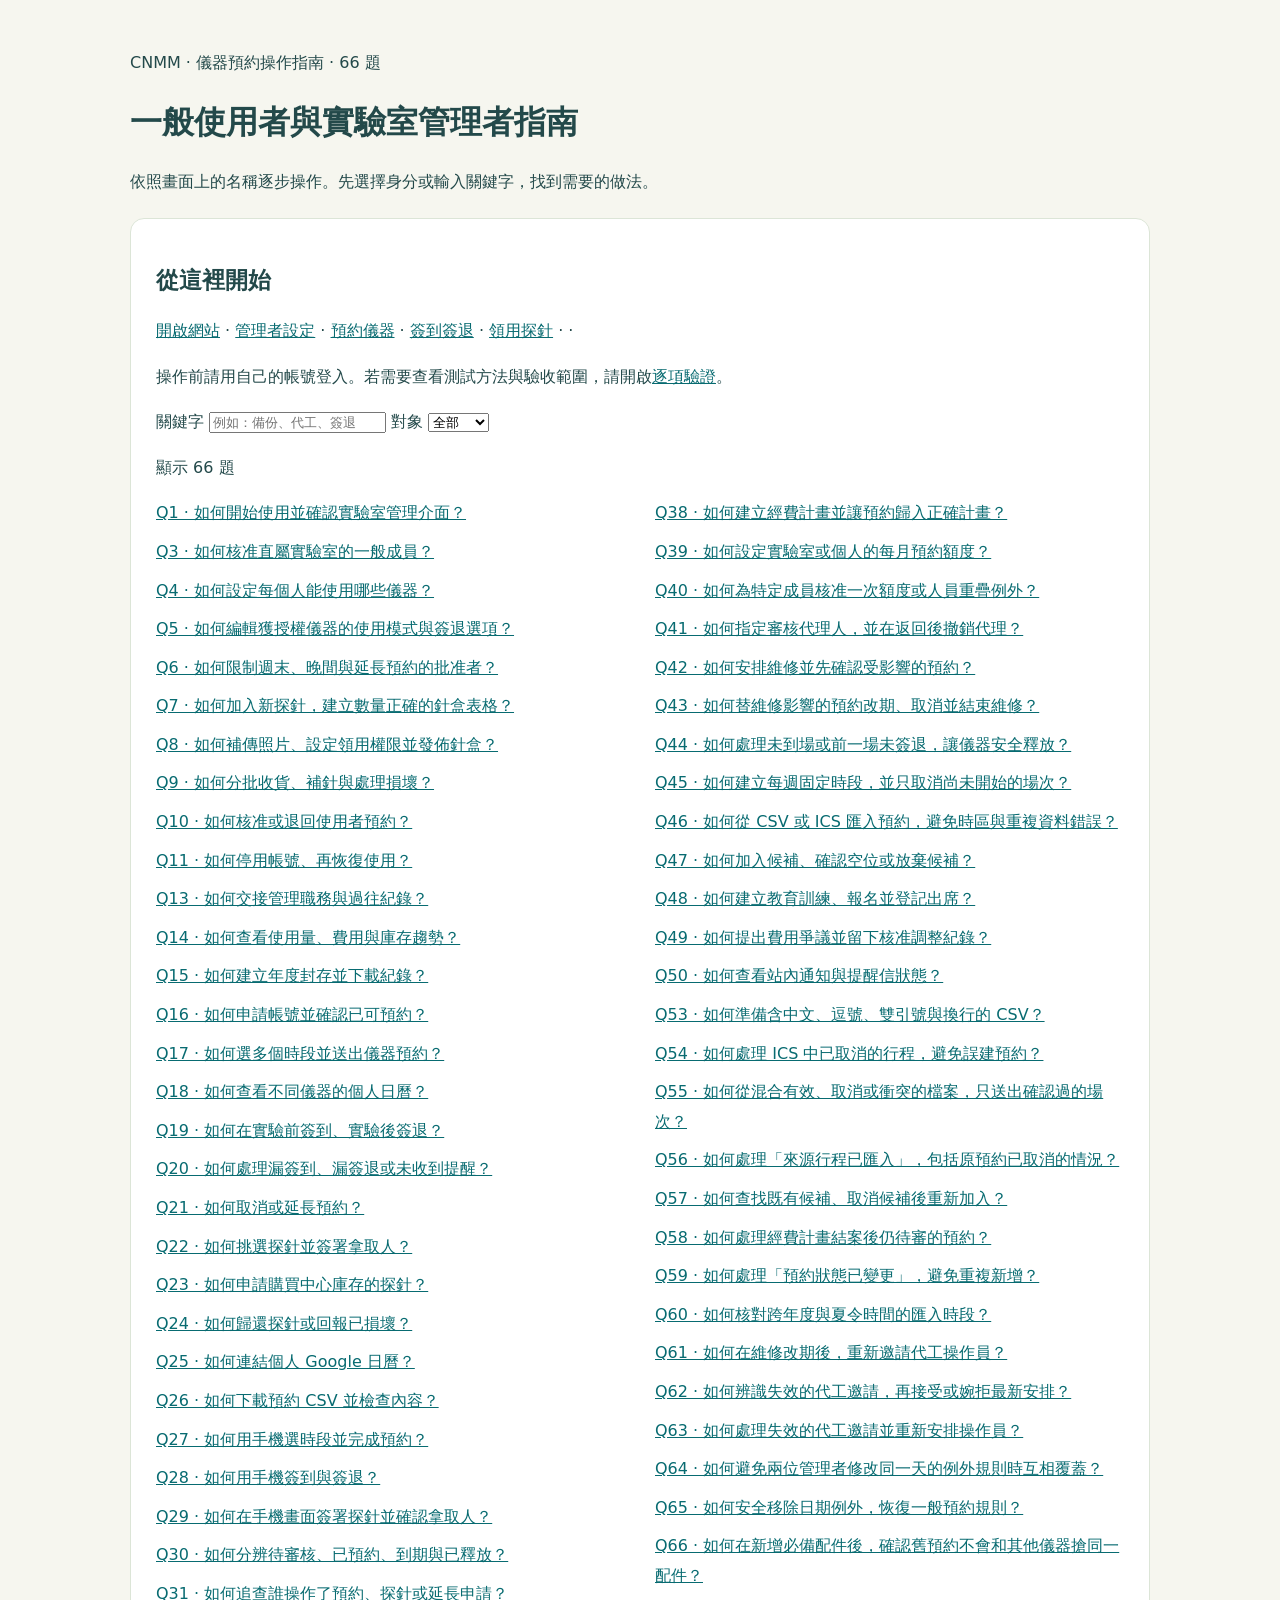
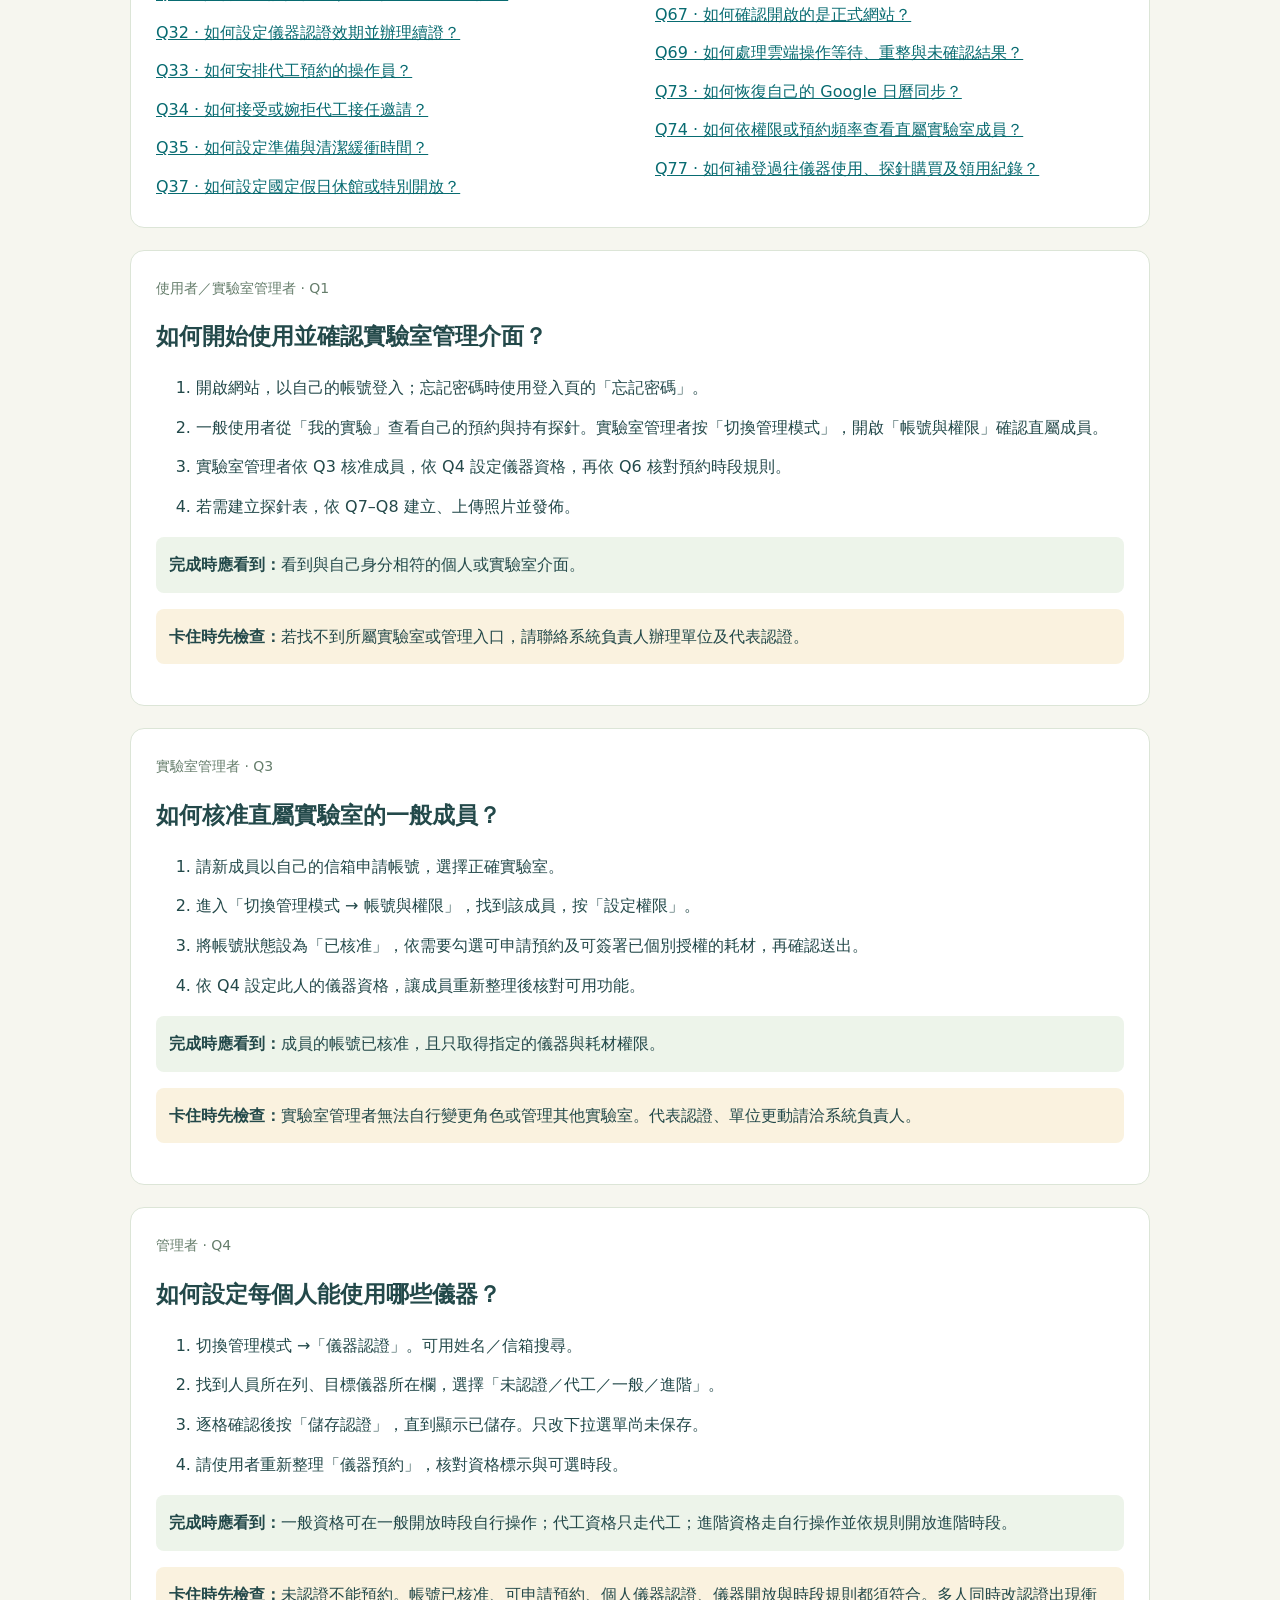
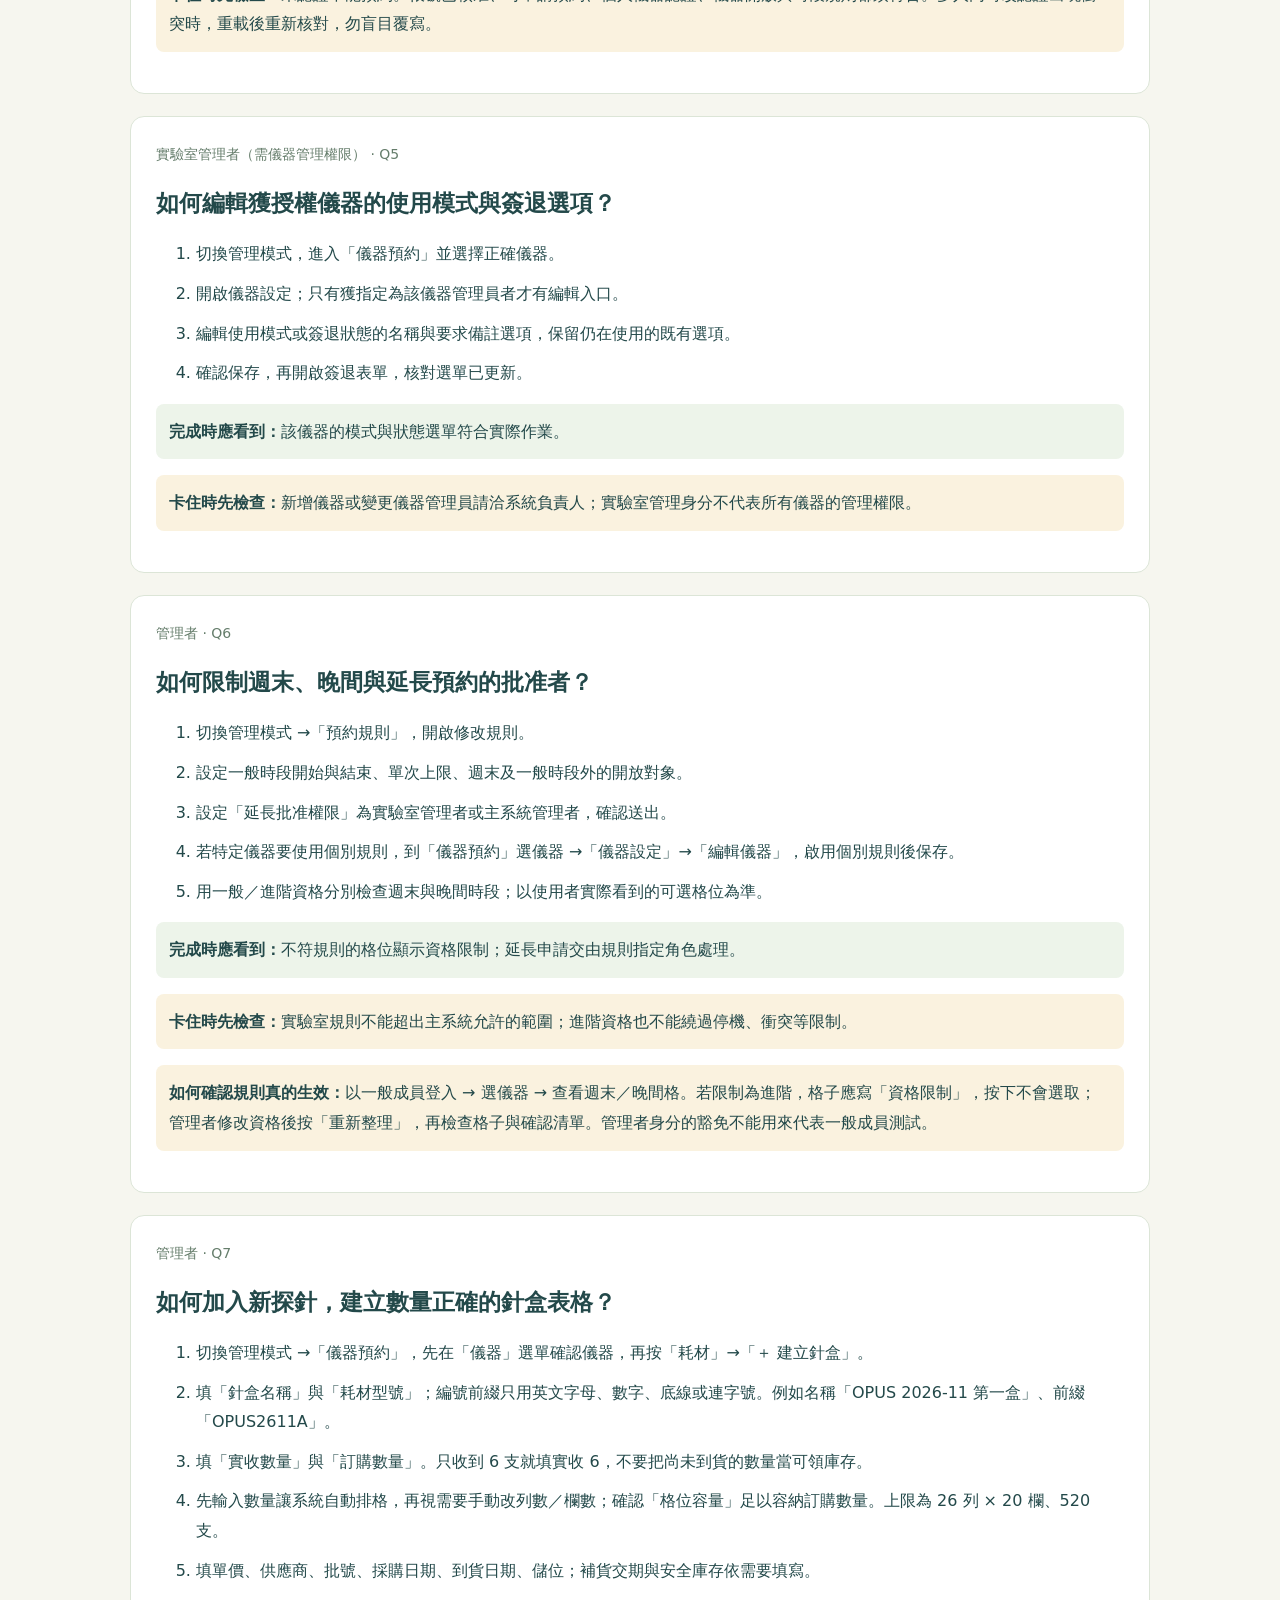
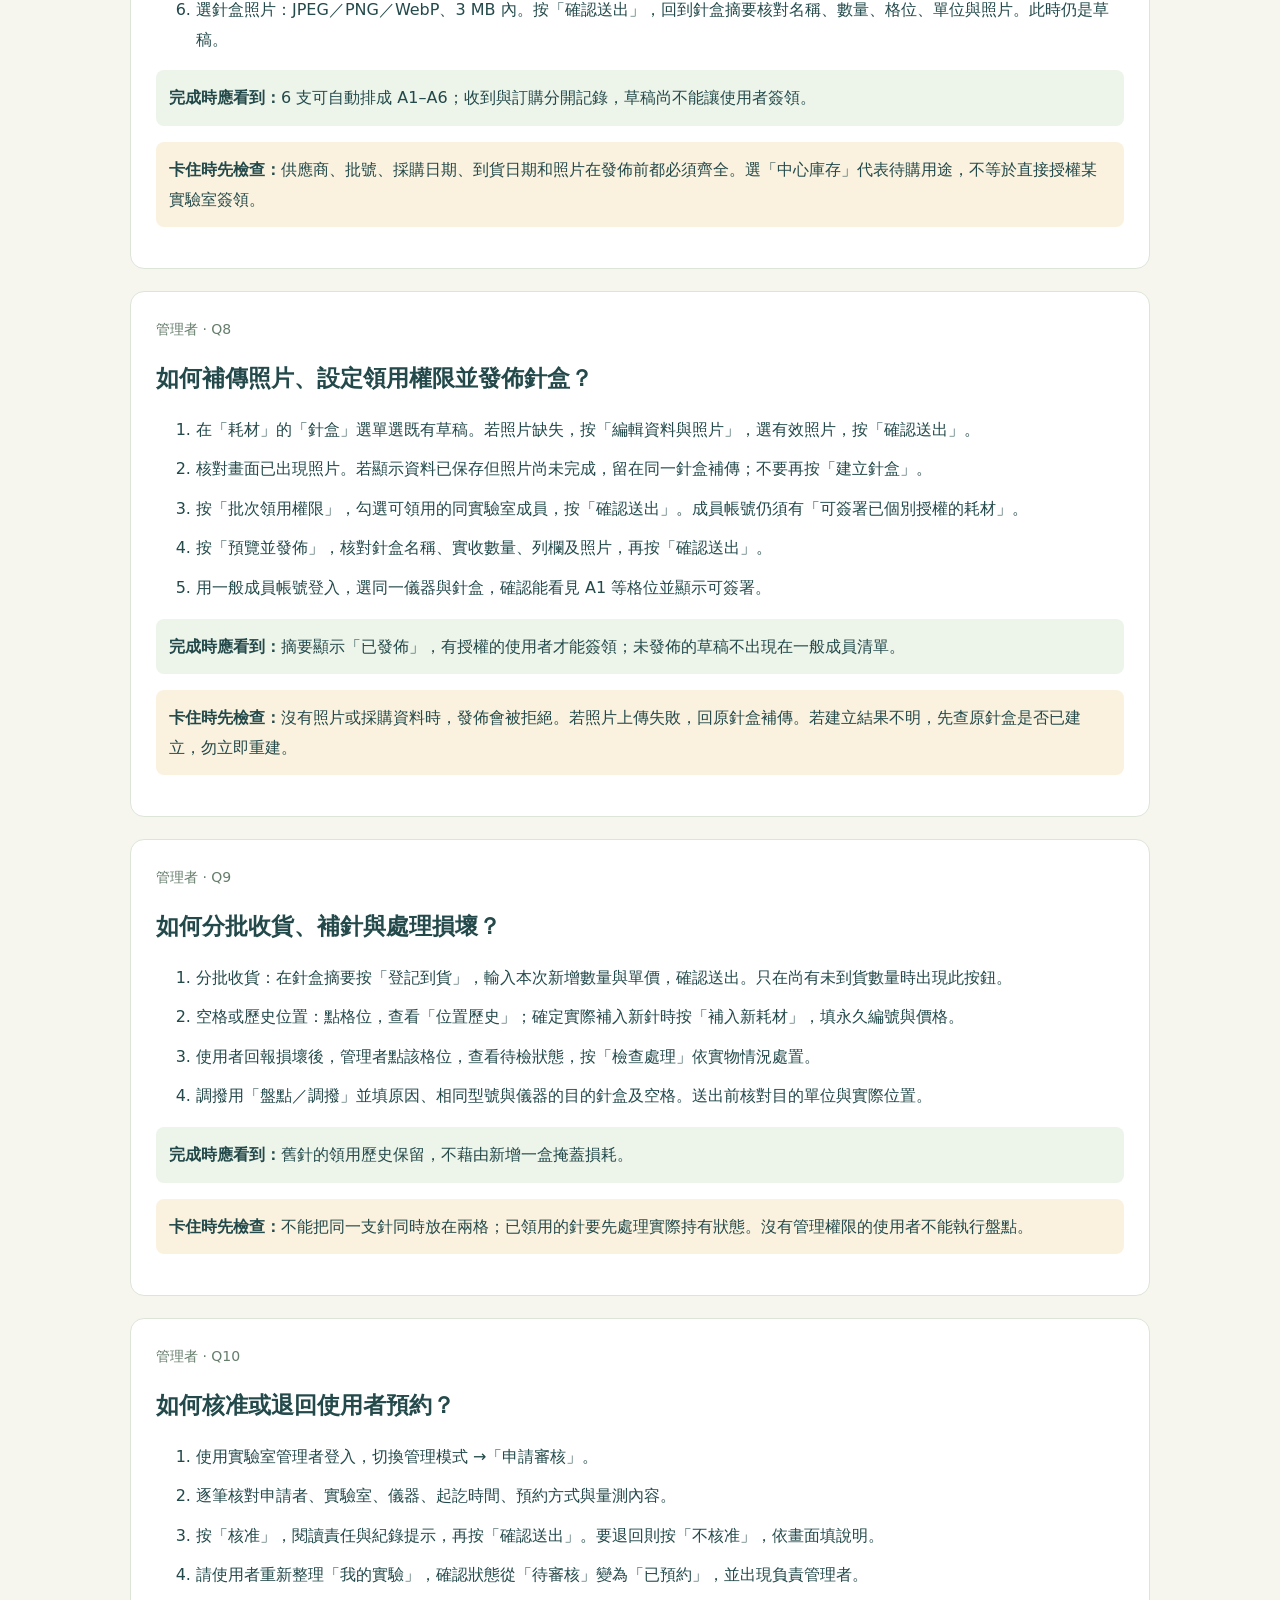
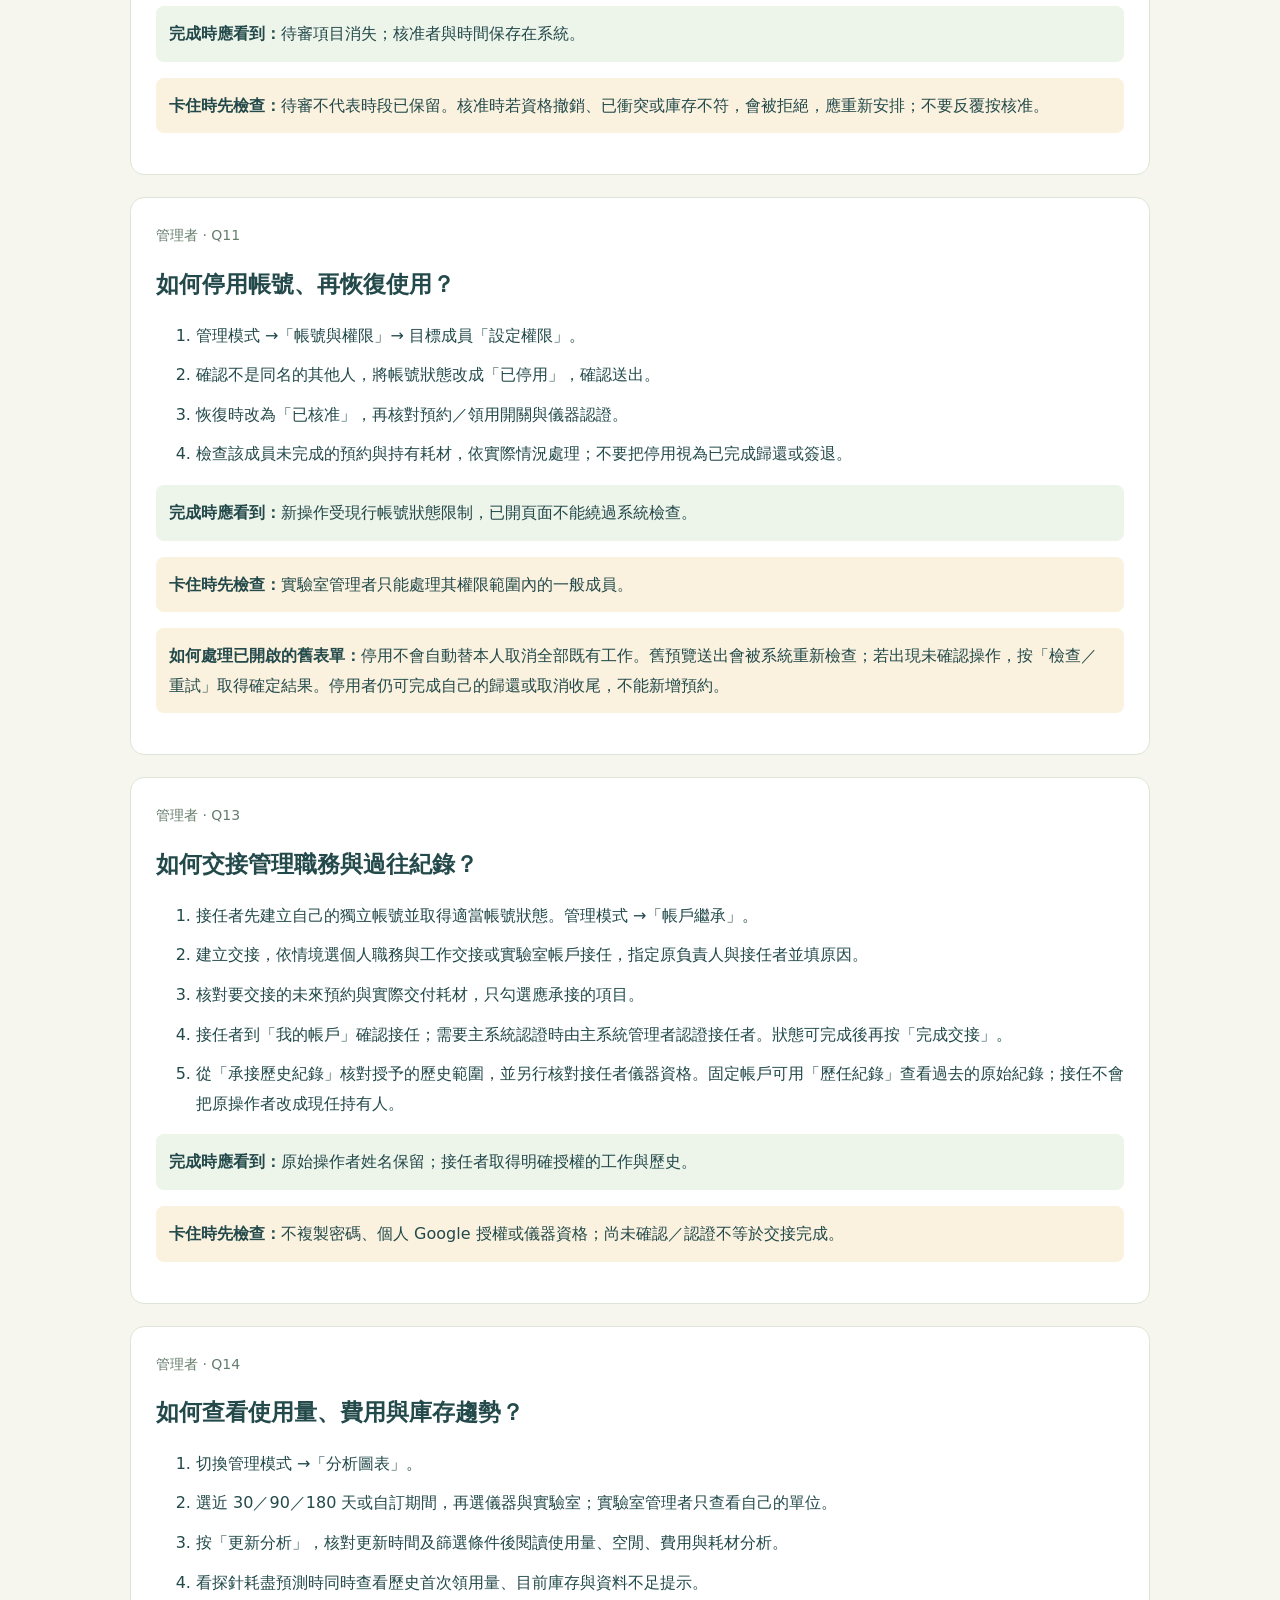
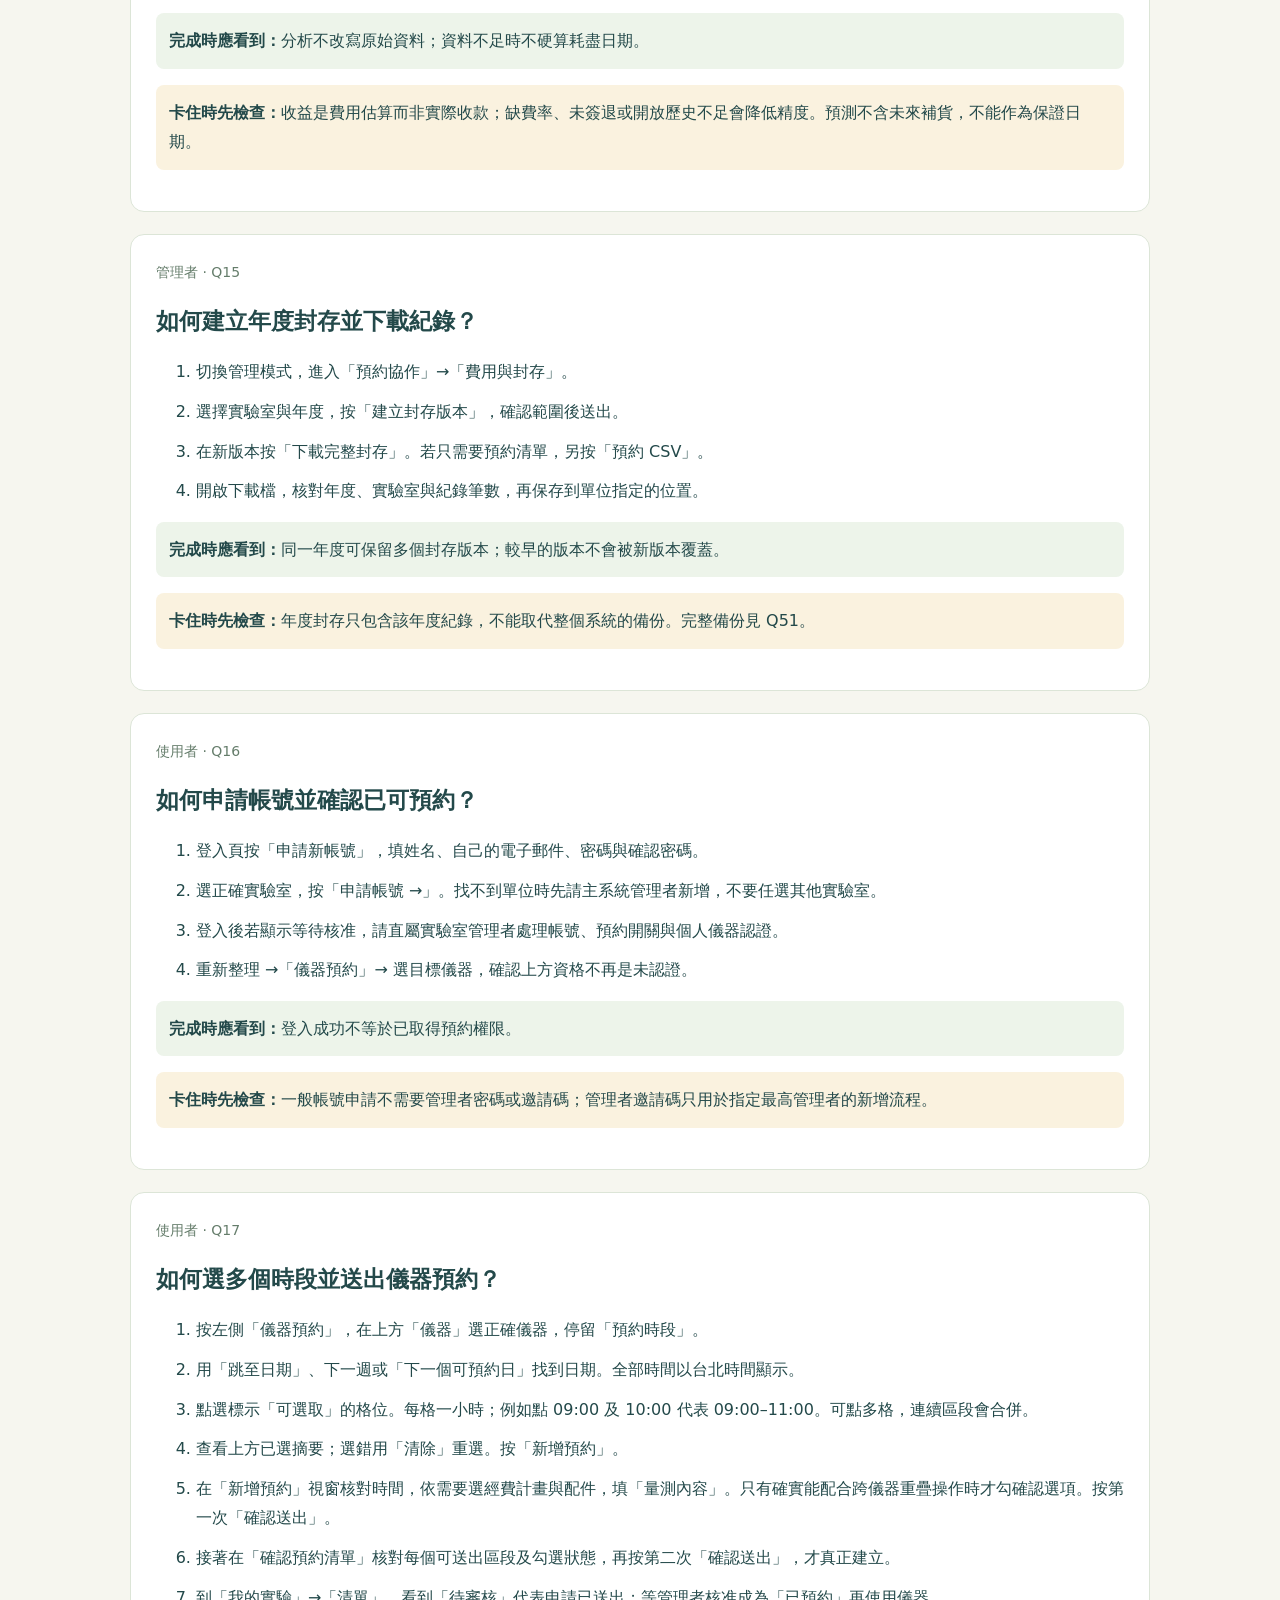
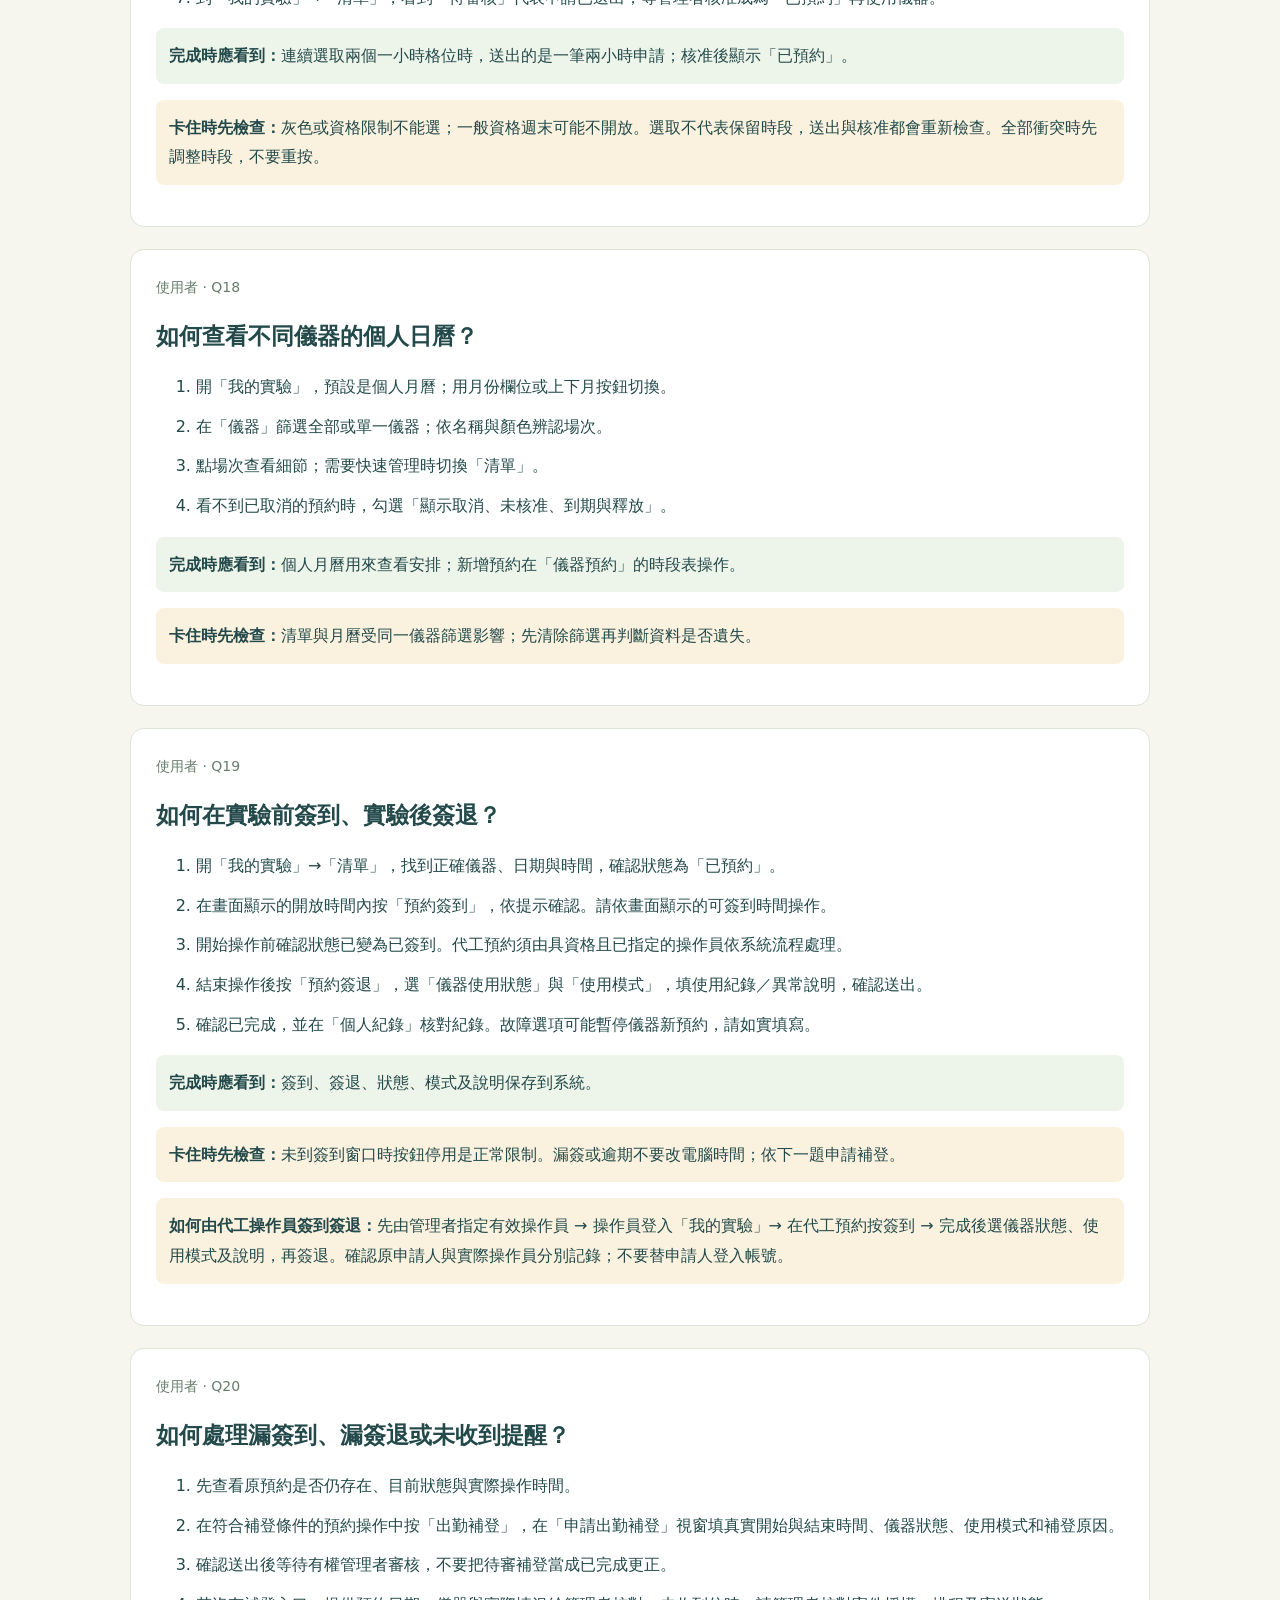
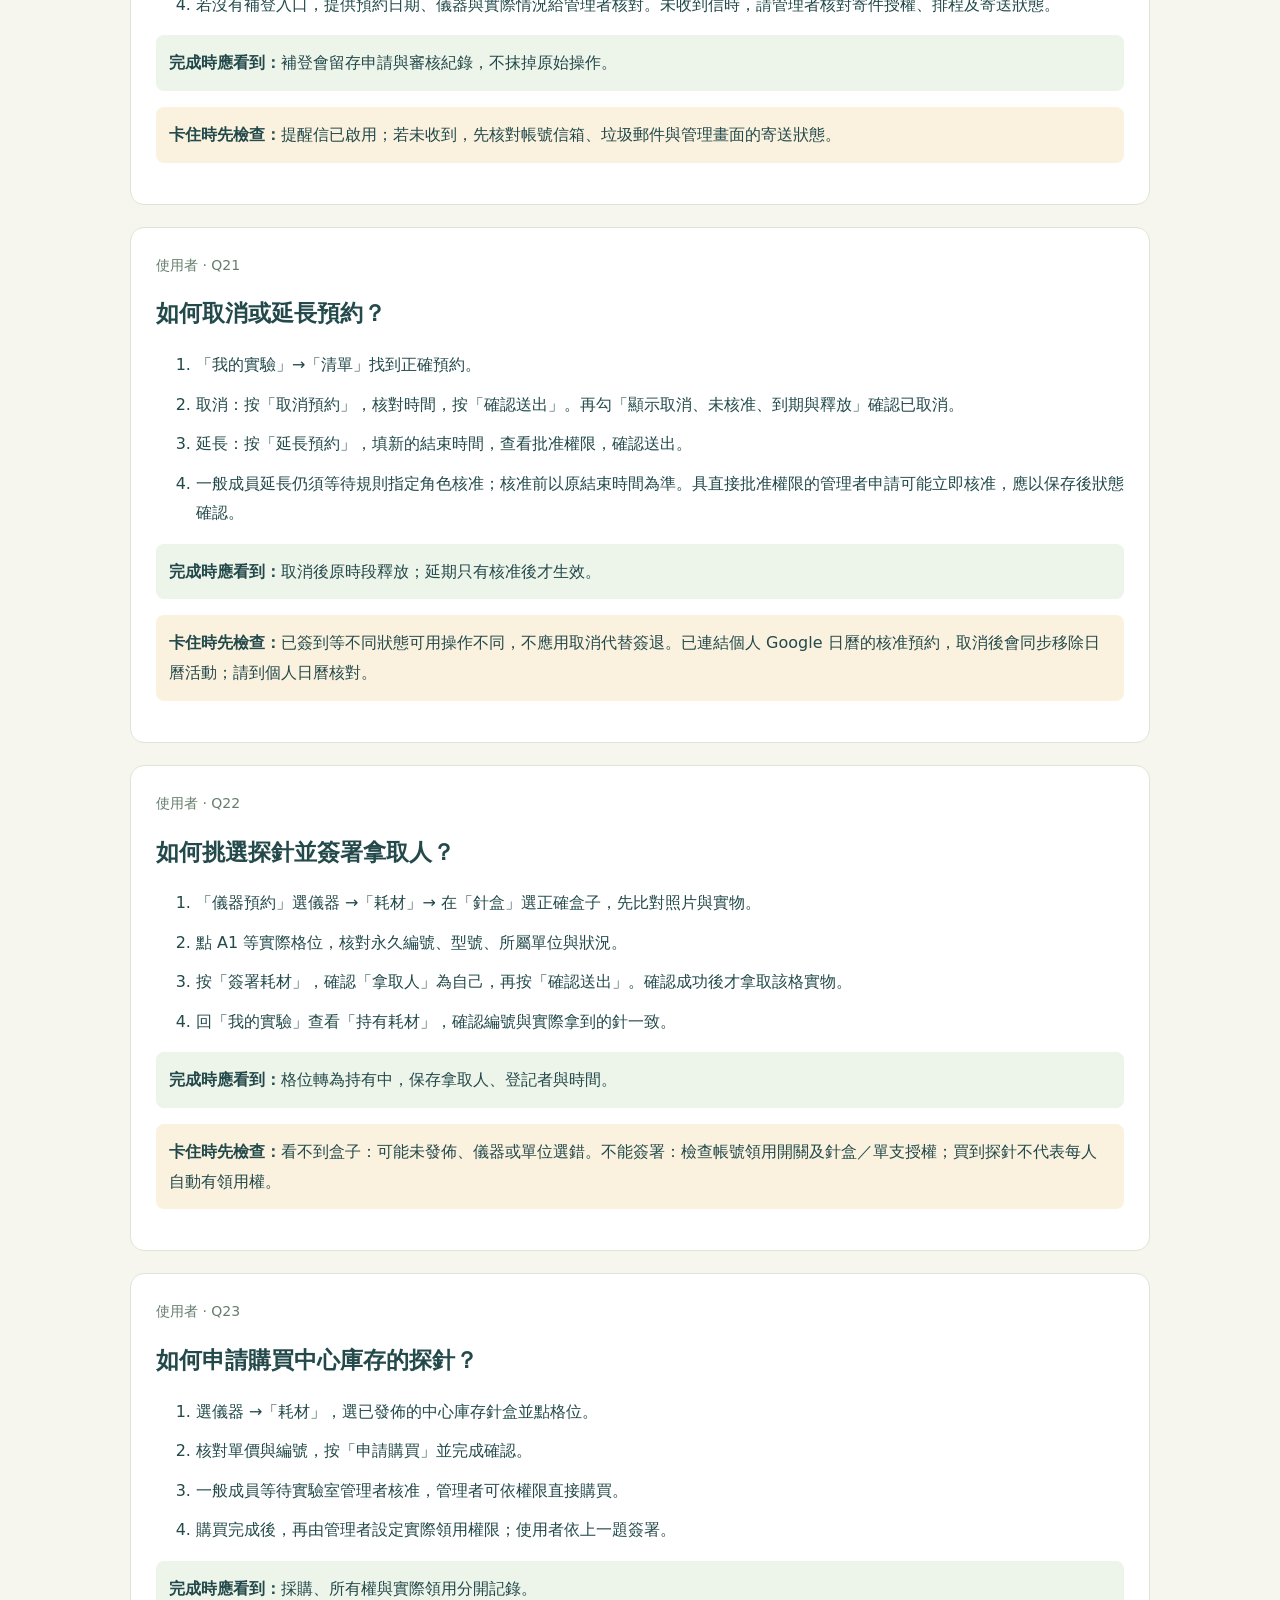
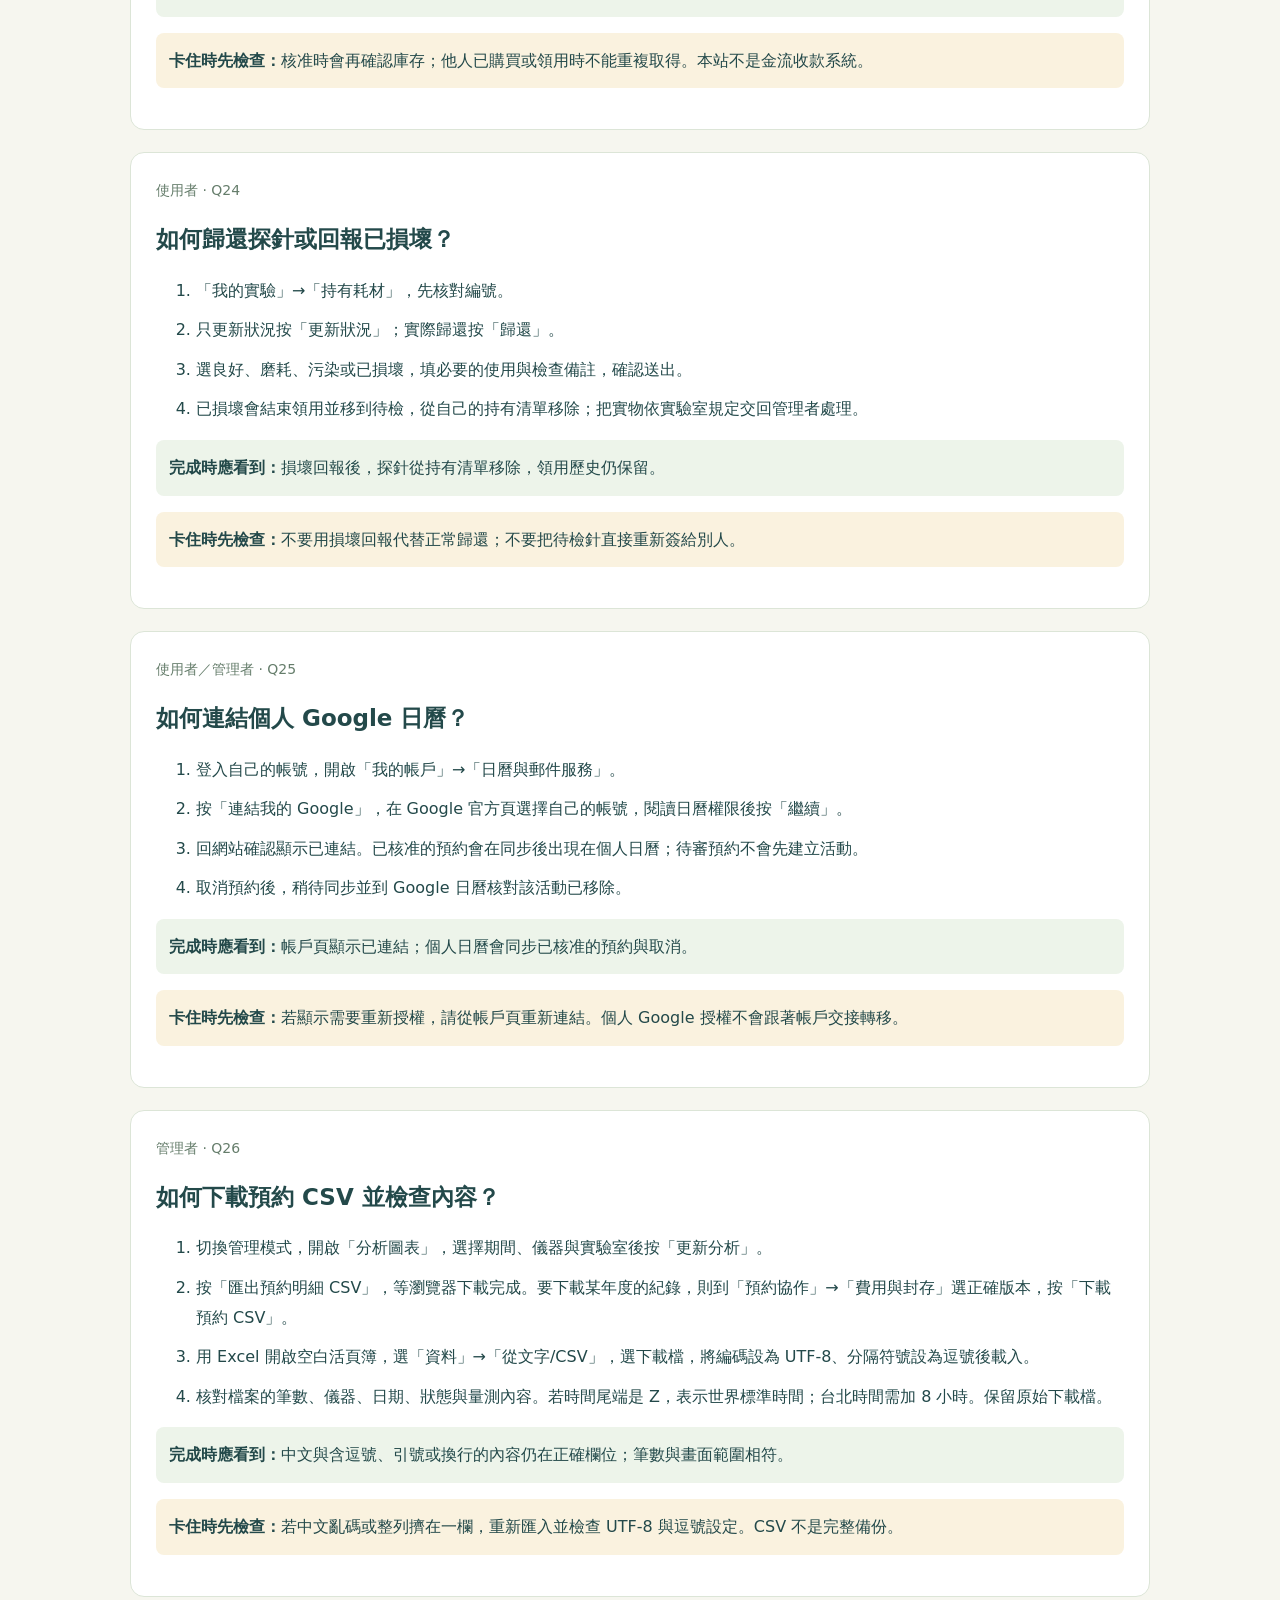
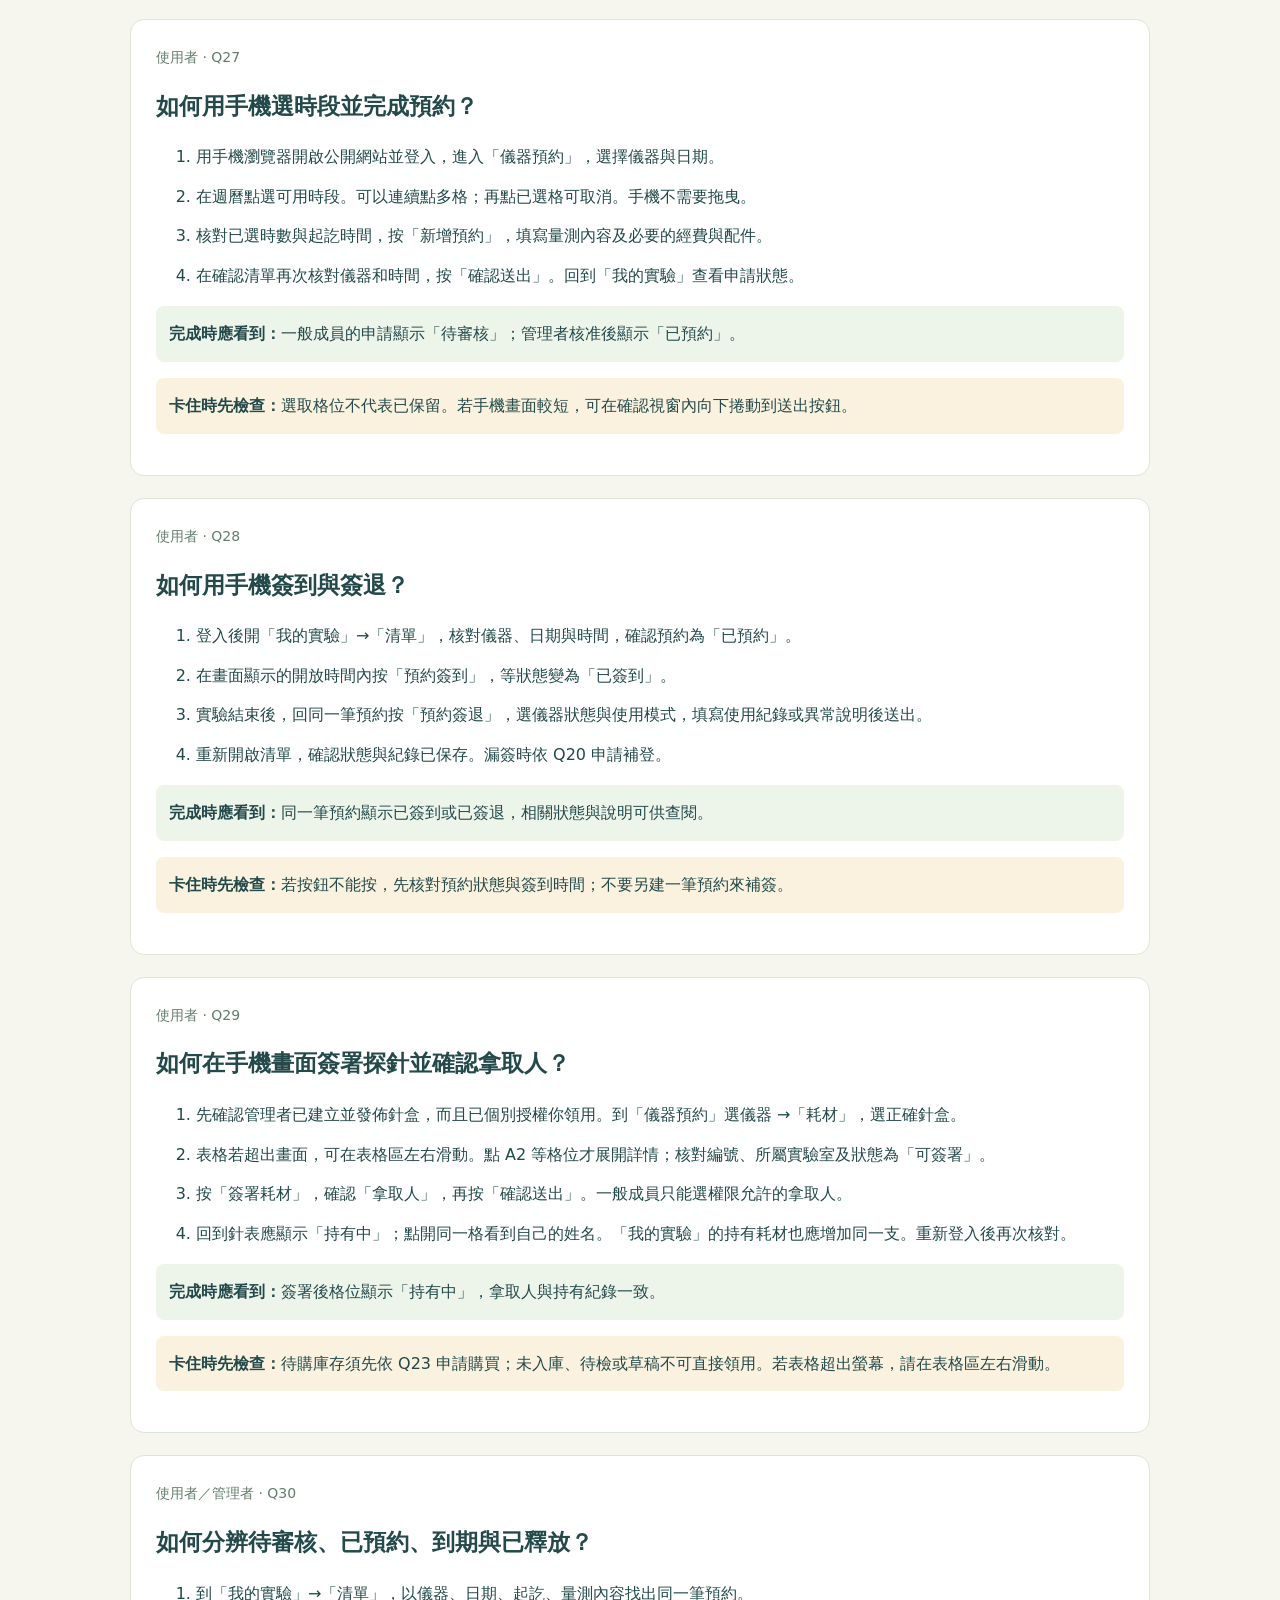
==== commit 3eb9f308: "Separate public member and lab manager guide" ====
--- a/guide/index.html
+++ b/guide/index.html
@@ -1,2 +1,2 @@
-<!doctype html><html lang="zh-Hant"><meta charset="utf-8"><meta name="viewport" content="width=device-width,initial-scale=1"><title>CNMM 操作指南 v6.2.0</title><style>body{font-family:system-ui,'Microsoft JhengHei',sans-serif;background:#f6f6ef;color:#23494a;max-width:1020px;margin:auto;padding:32px;line-height:1.85}h1,h2{line-height:1.45}h1{font-size:32px}h2{font-size:23px}a{color:#086b71}section,.panel{background:white;border:1px solid #dce5d7;border-radius:14px;padding:25px;margin:22px 0}li{margin:10px 0}nav{columns:2;column-gap:30px}nav a{display:block;break-inside:avoid;margin-bottom:9px}.role,.evidence{font-size:14px;color:#657d6b}.note{background:#faf2df;padding:13px;border-radius:8px}.success{background:#edf4ea;padding:13px;border-radius:8px}table{border-collapse:collapse;width:100%}td,th{border-bottom:1px solid #ddd;text-align:left;padding:12px;vertical-align:top}img{max-width:100%;border:1px solid #dce5d7;border-radius:12px}button{padding:8px 15px}[hidden]{display:none!important} @media(max-width:700px){body{padding:15px}section{padding:18px}nav{columns:1}}@media print{button{display:none}body{background:white;padding:0}section{break-inside:avoid}a{color:inherit}}</style><body><main><header><p>CNMM · 儀器預約操作指南 · 76 題</p><h1>如何使用儀器預約系統？</h1><p>依照畫面上的名稱逐步操作。先選擇身分或輸入關鍵字，找到需要的做法。</p></header><div class="panel"><h2>從這裡開始</h2><p><a href="https://mind-instruments.github.io/">開啟網站</a> · <a href="#q1">管理者設定</a> · <a href="#q17">預約儀器</a> · <a href="#q19">簽到簽退</a> · <a href="#q22">領用探針</a> · <a href="#q75">管理者退場</a> · <a href="#q76">黑名單</a></p><p>操作前請用自己的帳號登入。若需要查看測試方法與驗收範圍，請開啟<a href="/qa.html">逐項驗證</a>。</p><label>關鍵字 <input id="guide-search" type="search" placeholder="例如：備份、代工、簽退"></label> <label>對象 <select id="guide-role"><option value="">全部</option><option>管理者</option><option>使用者</option><option>維運</option></select></label><p id="guide-count" role="status">顯示 76 題</p><nav><a href="#q1">Q1 · 如何開始使用公開網站並完成管理者初始設定？</a><a href="#q2">Q2 · 如何新增實驗室，讓新用戶選擇單位並申請登入？</a><a href="#q3">Q3 · 如何指定實驗室管理者並核准一般成員？</a><a href="#q4">Q4 · 如何設定每個人能使用哪些儀器？</a><a href="#q5">Q5 · 如何加入新儀器、設定使用模式與故障選項？</a><a href="#q6">Q6 · 如何限制週末、晚間與延長預約的批准者？</a><a href="#q7">Q7 · 如何加入新探針，建立數量正確的針盒表格？</a><a href="#q8">Q8 · 如何補傳照片、設定領用權限並發佈針盒？</a><a href="#q9">Q9 · 如何分批收貨、補針與處理損壞？</a><a href="#q10">Q10 · 如何核准或退回使用者預約？</a><a href="#q11">Q11 · 如何停用帳號、再恢復使用？</a><a href="#q12">Q12 · 如何增加另一位最高管理者？</a><a href="#q13">Q13 · 如何交接管理職務與過往紀錄？</a><a href="#q14">Q14 · 如何查看使用量、費用與庫存趨勢？</a><a href="#q15">Q15 · 如何建立年度封存並下載紀錄？</a><a href="#q16">Q16 · 如何申請帳號並確認已可預約？</a><a href="#q17">Q17 · 如何選多個時段並送出儀器預約？</a><a href="#q18">Q18 · 如何查看不同儀器的個人日曆？</a><a href="#q19">Q19 · 如何在實驗前簽到、實驗後簽退？</a><a href="#q20">Q20 · 如何處理漏簽到、漏簽退或未收到提醒？</a><a href="#q21">Q21 · 如何取消或延長預約？</a><a href="#q22">Q22 · 如何挑選探針並簽署拿取人？</a><a href="#q23">Q23 · 如何申請購買中心庫存的探針？</a><a href="#q24">Q24 · 如何歸還探針或回報已損壞？</a><a href="#q25">Q25 · 如何連結個人 Google 日曆？</a><a href="#q26">Q26 · 如何下載預約 CSV 並檢查內容？</a><a href="#q27">Q27 · 如何用手機選時段並完成預約？</a><a href="#q28">Q28 · 如何用手機簽到與簽退？</a><a href="#q29">Q29 · 如何在手機畫面簽署探針並確認拿取人？</a><a href="#q30">Q30 · 如何分辨待審核、已預約、到期與已釋放？</a><a href="#q31">Q31 · 如何追查誰操作了預約、探針或延長申請？</a><a href="#q32">Q32 · 如何設定儀器認證效期並辦理續證？</a><a href="#q33">Q33 · 如何安排代工預約的操作員？</a><a href="#q34">Q34 · 如何接受或婉拒代工接任邀請？</a><a href="#q35">Q35 · 如何設定準備與清潔緩衝時間？</a><a href="#q36">Q36 · 如何建立共用配件並避免被兩台儀器同時占用？</a><a href="#q37">Q37 · 如何設定國定假日休館或特別開放？</a><a href="#q38">Q38 · 如何建立經費計畫並讓預約歸入正確計畫？</a><a href="#q39">Q39 · 如何設定實驗室或個人的每月預約額度？</a><a href="#q40">Q40 · 如何為特定成員核准一次額度或人員重疊例外？</a><a href="#q41">Q41 · 如何指定審核代理人，並在返回後撤銷代理？</a><a href="#q42">Q42 · 如何安排維修並先確認受影響的預約？</a><a href="#q43">Q43 · 如何替維修影響的預約改期、取消並結束維修？</a><a href="#q44">Q44 · 如何處理未到場或前一場未簽退，讓儀器安全釋放？</a><a href="#q45">Q45 · 如何建立每週固定時段，並只取消尚未開始的場次？</a><a href="#q46">Q46 · 如何從 CSV 或 ICS 匯入預約，避免時區與重複資料錯誤？</a><a href="#q47">Q47 · 如何加入候補、確認空位或放棄候補？</a><a href="#q48">Q48 · 如何建立教育訓練、報名並登記出席？</a><a href="#q49">Q49 · 如何提出費用爭議並留下核准調整紀錄？</a><a href="#q50">Q50 · 如何查看站內通知與提醒信狀態？</a><a href="#q51">Q51 · 如何取得系統完整備份？</a><a href="#q52">Q52 · 如何在需要時安全還原備份？</a><a href="#q53">Q53 · 如何準備含中文、逗號、雙引號與換行的 CSV？</a><a href="#q54">Q54 · 如何處理 ICS 中已取消的行程，避免誤建預約？</a><a href="#q55">Q55 · 如何從混合有效、取消或衝突的檔案，只送出確認過的場次？</a><a href="#q56">Q56 · 如何處理「來源行程已匯入」，包括原預約已取消的情況？</a><a href="#q57">Q57 · 如何查找既有候補、取消候補後重新加入？</a><a href="#q58">Q58 · 如何處理經費計畫結案後仍待審的預約？</a><a href="#q59">Q59 · 如何處理「預約狀態已變更」，避免重複新增？</a><a href="#q60">Q60 · 如何核對跨年度與夏令時間的匯入時段？</a><a href="#q61">Q61 · 如何在維修改期後，重新邀請代工操作員？</a><a href="#q62">Q62 · 如何辨識失效的代工邀請，再接受或婉拒最新安排？</a><a href="#q63">Q63 · 如何處理失效的代工邀請並重新安排操作員？</a><a href="#q64">Q64 · 如何避免兩位管理者修改同一天的例外規則時互相覆蓋？</a><a href="#q65">Q65 · 如何安全移除日期例外，恢復一般預約規則？</a><a href="#q66">Q66 · 如何在新增必備配件後，確認舊預約不會和其他儀器搶同一配件？</a><a href="#q67">Q67 · 如何確認開啟的是正式網站？</a><a href="#q68">Q68 · 如何在雲端測試三種身分，而不污染正式資料？</a><a href="#q69">Q69 · 如何處理雲端操作等待、重整與未確認結果？</a><a href="#q70">Q70 · 如何確認日曆與郵件排程正常？</a><a href="#q71">Q71 · 如何設定提醒信的寄件帳號？</a><a href="#q72">Q72 · 如何處理提醒信失敗或狀態不明？</a><a href="#q73">Q73 · 如何在還原後恢復 Google 同步？</a><a href="#q74">Q74 · 如何查看全站使用者並依實驗室、權限或預約頻率排序？</a><a href="#q75">Q75 · 如何讓實驗室或主系統管理者退場？</a><a href="#q76">Q76 · 如何將帳號列入黑名單或恢復？</a></nav></div><section id="q1"><div class="role">管理者 · Q1</div><h2>如何開始使用公開網站並完成管理者初始設定？</h2><ol><li>開啟 <a href="https://mind-instruments.github.io/">CNMM 儀器預約系統</a>，用自己的帳號登入。忘記密碼時，按登入頁的「忘記密碼」並依收到的信設定新密碼。</li><li>主系統管理者按「切換管理模式」，進入「帳號與權限」，核對目前的實驗室及成員。要增加單位，依 Q2 操作；要核准或指定管理者，依 Q3 操作。</li><li>到「儀器預約」核對儀器與可用狀態，依 Q4 設定每位成員的儀器資格，並依 Q6 設定可預約時段。</li><li>需要探針時，在對應儀器的「耗材」建立並發佈針盒（Q7–Q8）。最後用「角色測試」（Q68）檢查成員看到的預約流程。</li></ol><p class="success"><b>完成時應看到：</b>管理者能看到管理入口；成員只看到自己有權使用的功能。</p><p class="note"><b>卡住時先檢查：</b>若尚無管理入口，先核對登入帳號及角色。申請新帳號不會自動取得管理權限。</p></section><section id="q2"><div class="role">管理者 · Q2</div><h2>如何新增實驗室，讓新用戶選擇單位並申請登入？</h2><ol><li>使用主系統管理者登入，按「切換管理模式」→ 左側「帳號與權限」。</li><li>按「新增實驗室」，輸入明確且不重複的實驗室名稱，按「確認送出」。</li><li>讓新用戶開啟同一套網站的登入頁，按「申請新帳號」。若註冊頁早已開著，先重新整理再選單位。</li><li>新用戶填姓名、電子郵件、密碼及確認密碼，在「所屬實驗室」選剛建立的實驗室，再按「申請帳號 →」。</li><li>回到管理者帳號，按「帳號與權限」，找到該成員並依下一題設定。</li></ol><p class="success"><b>完成時應看到：</b>註冊選單可選到新實驗室；新用戶可登入，但會顯示「帳號等待實驗室管理者核准」。</p><p class="note"><b>卡住時先檢查：</b>新增實驗室不會自動建立登入帳號，也不會自動核准成員。若選不到單位，先核對是否進入同一個網站。</p></section><section id="q3"><div class="role">管理者 · Q3</div><h2>如何指定實驗室管理者並核准一般成員？</h2><ol><li>先請要擔任代表的人用自己的信箱申請帳號，選正確實驗室。</li><li>主系統管理者進入「帳號與權限」→ 該人的「設定權限」。</li><li>確認「所屬單位」；代表的「層級」設為「實驗室管理者」，一般成員維持「一般使用者」。</li><li>將「帳號狀態」設為「已核准」。依需求勾選「可申請預約」與「可簽署已個別授權的耗材」，按「確認送出」。</li><li>實驗室管理者重新整理或重新登入後可切換管理模式；往後可管理直屬一般成員。再依下一題配置儀器認證。</li></ol><p class="success"><b>完成時應看到：</b>帳號列顯示正確單位、角色與已核准狀態。</p><p class="note"><b>卡住時先檢查：</b>一般成員與實驗室管理者不能自行升為最高管理者。實驗室管理者不能調整自己或其他管理者的資格；請主系統管理者處理。</p></section><section id="q4"><div class="role">管理者 · Q4</div><h2>如何設定每個人能使用哪些儀器？</h2><ol><li>切換管理模式 →「儀器認證」。可用姓名／信箱搜尋，主系統管理者也可篩選實驗室。</li><li>找到人員所在列、目標儀器所在欄，選擇「未認證／代工／一般／進階」。</li><li>逐格確認後按「儲存認證」，直到顯示已儲存。只改下拉選單尚未保存。</li><li>請使用者重新整理「儀器預約」，核對資格標示與可選時段。主系統管理者若自己要預約，也要設定自己的儀器資格。</li></ol><p class="success"><b>完成時應看到：</b>一般資格可在一般開放時段自行操作；代工資格只走代工；進階資格走自行操作並依規則開放進階時段。</p><p class="note"><b>卡住時先檢查：</b>未認證不能預約。帳號已核准、可申請預約、個人儀器認證、儀器開放與時段規則都須符合。多人同時改認證出現衝突時，重載後重新核對，勿盲目覆寫。</p></section><section id="q5"><div class="role">管理者 · Q5</div><h2>如何加入新儀器、設定使用模式與故障選項？</h2><ol><li>主系統管理者切換管理模式 →「儀器預約」→「＋ 新增儀器」。</li><li>填名稱、位置及狀態，指定儀器管理員，確認使用模式與簽退狀態；新儀器先用清楚的獨立名稱。</li><li>按「確認送出」。在上方「儀器」選單選回該儀器，再按「儀器設定」檢查。</li><li>要修改選項，按「編輯儀器」或「編輯選單」。異常選項可要求說明，會阻擋預約的狀態需明確設定。</li><li>到「儀器認證」授予使用者資格；到該儀器的「耗材」建立專屬針表。</li></ol><p class="success"><b>完成時應看到：</b>各儀器有自己的預約、設定與耗材。歷史簽退保留當時的選項名稱。</p><p class="note"><b>卡住時先檢查：</b>只有被授權的儀器管理員／主系統管理者看得到儀器設定。新儀器不會自動承襲每個人的認證。</p></section><section id="q6"><div class="role">管理者 · Q6</div><h2>如何限制週末、晚間與延長預約的批准者？</h2><ol><li>切換管理模式 →「預約規則」，開啟修改規則。</li><li>設定一般時段開始與結束、單次上限、週末及一般時段外的開放對象。</li><li>設定「延長批准權限」為實驗室管理者或主系統管理者，確認送出。</li><li>若特定儀器要使用個別規則，到「儀器預約」選儀器 →「儀器設定」→「編輯儀器」，啟用個別規則後保存。</li><li>用一般／進階資格分別檢查週末與晚間時段；以使用者實際看到的可選格位為準。</li></ol><p class="success"><b>完成時應看到：</b>不符規則的格位顯示資格限制；延長申請交由規則指定角色處理。</p><p class="note"><b>卡住時先檢查：</b>實驗室規則不能超出主系統允許的範圍；進階資格也不能繞過停機、衝突等限制。</p><p class="note"><b>如何確認規則真的生效：</b>以一般成員登入 → 選儀器 → 查看週末／晚間格。若限制為進階，格子應寫「資格限制」，按下不會選取；管理者修改資格後按「重新整理」，再檢查格子與確認清單。管理者身分的豁免不能用來代表一般成員測試。</p></section><section id="q7"><div class="role">管理者 · Q7</div><h2>如何加入新探針，建立數量正確的針盒表格？</h2><ol><li>切換管理模式 →「儀器預約」，先在「儀器」選單確認儀器，再按「耗材」→「＋ 建立針盒」。</li><li>填「針盒名稱」與「耗材型號」；編號前綴只用英文字母、數字、底線或連字號。例如名稱「OPUS 2026-11 第一盒」、前綴「OPUS2611A」。</li><li>填「實收數量」與「訂購數量」。只收到 6 支就填實收 6，不要把尚未到貨的數量當可領庫存。</li><li>先輸入數量讓系統自動排格，再視需要手動改列數／欄數；確認「格位容量」足以容納訂購數量。上限為 26 列 × 20 欄、520 支。</li><li>填單價、供應商、批號、採購日期、到貨日期、儲位；補貨交期與安全庫存依需要填寫。主系統管理者要再確認「所屬單位」。</li><li>選針盒照片：JPEG／PNG／WebP、3 MB 內。按「確認送出」，回到針盒摘要核對名稱、數量、格位、單位與照片。此時仍是草稿。</li></ol><p class="success"><b>完成時應看到：</b>6 支可自動排成 A1–A6；收到與訂購分開記錄，草稿尚不能讓使用者簽領。</p><p class="note"><b>卡住時先檢查：</b>供應商、批號、採購日期、到貨日期和照片在發佈前都必須齊全。選「中心庫存」代表待購用途，不等於直接授權某實驗室簽領。</p></section><section id="q8"><div class="role">管理者 · Q8</div><h2>如何補傳照片、設定領用權限並發佈針盒？</h2><ol><li>在「耗材」的「針盒」選單選既有草稿。若照片缺失，按「編輯資料與照片」，選有效照片，按「確認送出」。</li><li>核對畫面已出現照片。若顯示資料已保存但照片尚未完成，留在同一針盒補傳；不要再按「建立針盒」。</li><li>按「批次領用權限」，勾選可領用的同實驗室成員，按「確認送出」。成員帳號仍須有「可簽署已個別授權的耗材」。</li><li>按「預覽並發佈」，核對針盒名稱、實收數量、列欄及照片，再按「確認送出」。</li><li>用一般成員帳號登入，選同一儀器與針盒，確認能看見 A1 等格位並顯示可簽署。</li></ol><p class="success"><b>完成時應看到：</b>摘要顯示「已發佈」，有授權的使用者才能簽領；未發佈的草稿不出現在一般成員清單。</p><p class="note"><b>卡住時先檢查：</b>沒有照片或採購資料時，發佈會被拒絕。若照片上傳失敗，回原針盒補傳。若建立結果不明，先查原針盒是否已建立，勿立即重建。</p></section><section id="q9"><div class="role">管理者 · Q9</div><h2>如何分批收貨、補針與處理損壞？</h2><ol><li>分批收貨：在針盒摘要按「登記到貨」，輸入本次新增數量與單價，確認送出。只在尚有未到貨數量時出現此按鈕。</li><li>空格或歷史位置：點格位，查看「位置歷史」；確定實際補入新針時按「補入新耗材」，填永久編號與價格。</li><li>使用者回報損壞後，管理者點該格位，查看待檢狀態，按「檢查處理」依實物情況處置。</li><li>調撥用「盤點／調撥」並填原因、相同型號與儀器的目的針盒及空格。送出前核對目的單位與實際位置。</li></ol><p class="success"><b>完成時應看到：</b>舊針的領用歷史保留，不藉由新增一盒掩蓋損耗。</p><p class="note"><b>卡住時先檢查：</b>不能把同一支針同時放在兩格；已領用的針要先處理實際持有狀態。沒有管理權限的使用者不能執行盤點。</p></section><section id="q10"><div class="role">管理者 · Q10</div><h2>如何核准或退回使用者預約？</h2><ol><li>使用實驗室管理者或主系統管理者登入，切換管理模式 →「申請審核」。</li><li>逐筆核對申請者、實驗室、儀器、起訖時間、預約方式與量測內容。</li><li>按「核准」，閱讀責任與紀錄提示，再按「確認送出」。要退回則按「不核准」，依畫面填說明。</li><li>請使用者重新整理「我的實驗」，確認狀態從「待審核」變為「已預約」，並出現負責管理者。</li></ol><p class="success"><b>完成時應看到：</b>待審項目消失；核准者與時間保存在系統。</p><p class="note"><b>卡住時先檢查：</b>待審不代表時段已保留。核准時若資格撤銷、已衝突或庫存不符，會被拒絕，應重新安排；不要反覆按核准。</p></section><section id="q11"><div class="role">管理者 · Q11</div><h2>如何停用帳號、再恢復使用？</h2><ol><li>管理模式 →「帳號與權限」→ 目標成員「設定權限」。</li><li>確認不是同名的其他人，將帳號狀態改成「已停用」，確認送出。</li><li>恢復時改為「已核准」，再核對預約／領用開關與儀器認證。</li><li>檢查該成員未完成的預約與持有耗材，依實際情況處理；不要把停用視為已完成歸還或簽退。</li></ol><p class="success"><b>完成時應看到：</b>新操作受現行帳號狀態限制，已開頁面不能繞過系統檢查。</p><p class="note"><b>卡住時先檢查：</b>實驗室管理者只能處理其權限範圍內的一般成員。</p><p class="note"><b>如何處理已開啟的舊表單：</b>停用不會自動替本人取消全部既有工作。舊預覽送出會被系統重新檢查；若出現未確認操作，按「檢查／重試」取得確定結果。停用者仍可完成自己的歸還或取消收尾，不能新增預約。</p></section><section id="q12"><div class="role">管理者 · Q12</div><h2>如何增加另一位最高管理者？</h2><ol><li>現任主系統管理者登入 →「我的帳戶」→「帳戶安全」→「建立邀請」。</li><li>填受邀人的確切電子郵件及自己的目前密碼，確認送出。</li><li>透過適當的私人方式把一次性邀請碼交給受邀人；有效 30 分鐘，勿放入公開操作指南。</li><li>受邀人在「申請新帳號」展開「我有管理者邀請碼」，用指定信箱申請並填入邀請碼；建立後按要求更換初始密碼。</li></ol><p class="success"><b>完成時應看到：</b>不需要共用最高管理者密碼；邀請只能使用一次。</p><p class="note"><b>卡住時先檢查：</b>這是建立新管理帳號的流程。已有帳號的角色調整要由主系統管理者在帳號與權限處理，不要拿相同信箱重複註冊。</p></section><section id="q13"><div class="role">管理者 · Q13</div><h2>如何交接管理職務與過往紀錄？</h2><ol><li>接任者先建立自己的獨立帳號並取得適當帳號狀態。管理模式 →「帳戶繼承」。</li><li>建立交接，依情境選個人職務與工作交接或實驗室帳戶接任，指定原負責人與接任者並填原因。</li><li>核對要交接的未來預約與實際交付耗材，只勾選應承接的項目。</li><li>接任者到「我的帳戶」確認接任；需要主系統認證時由主系統管理者認證接任者。狀態可完成後再按「完成交接」。</li><li>從「承接歷史紀錄」核對授予的歷史範圍，並另行核對接任者儀器資格。固定帳戶可用「歷任紀錄」查看過去的原始紀錄；接任不會把原操作者改成現任持有人。</li></ol><p class="success"><b>完成時應看到：</b>原始操作者姓名保留；接任者取得明確授權的工作與歷史。</p><p class="note"><b>卡住時先檢查：</b>不複製密碼、個人 Google 授權或儀器資格；尚未確認／認證不等於交接完成。</p></section><section id="q14"><div class="role">管理者 · Q14</div><h2>如何查看使用量、費用與庫存趨勢？</h2><ol><li>切換管理模式 →「分析圖表」。</li><li>選近 30／90／180 天或自訂期間，再選儀器與實驗室；實驗室管理者只查看自己的單位。</li><li>按「更新分析」，核對更新時間及篩選條件後閱讀使用量、空閒、費用與耗材分析。</li><li>看探針耗盡預測時同時查看歷史首次領用量、目前庫存與資料不足提示。</li></ol><p class="success"><b>完成時應看到：</b>分析不改寫原始資料；資料不足時不硬算耗盡日期。</p><p class="note"><b>卡住時先檢查：</b>收益是費用估算而非實際收款；缺費率、未簽退或開放歷史不足會降低精度。預測不含未來補貨，不能作為保證日期。</p></section><section id="q15"><div class="role">管理者 · Q15</div><h2>如何建立年度封存並下載紀錄？</h2><ol><li>切換管理模式，進入「預約協作」→「費用與封存」。</li><li>選擇實驗室與年度，按「建立封存版本」，確認範圍後送出。</li><li>在新版本按「下載完整封存」。若只需要預約清單，另按「預約 CSV」。</li><li>開啟下載檔，核對年度、實驗室與紀錄筆數，再保存到單位指定的位置。</li></ol><p class="success"><b>完成時應看到：</b>同一年度可保留多個封存版本；較早的版本不會被新版本覆蓋。</p><p class="note"><b>卡住時先檢查：</b>年度封存只包含該年度紀錄，不能取代整個系統的備份。完整備份見 Q51。</p></section><section id="q16"><div class="role">使用者 · Q16</div><h2>如何申請帳號並確認已可預約？</h2><ol><li>登入頁按「申請新帳號」，填姓名、自己的電子郵件、密碼與確認密碼。</li><li>選正確實驗室，按「申請帳號 →」。找不到單位時先請主系統管理者新增，不要任選其他實驗室。</li><li>登入後若顯示等待核准，請直屬實驗室管理者處理帳號、預約開關與個人儀器認證。</li><li>重新整理 →「儀器預約」→ 選目標儀器，確認上方資格不再是未認證。</li></ol><p class="success"><b>完成時應看到：</b>登入成功不等於已取得預約權限。</p><p class="note"><b>卡住時先檢查：</b>一般帳號申請不需要管理者密碼或邀請碼；管理者邀請碼只用於指定最高管理者的新增流程。</p></section><section id="q17"><div class="role">使用者 · Q17</div><h2>如何選多個時段並送出儀器預約？</h2><ol><li>按左側「儀器預約」，在上方「儀器」選正確儀器，停留「預約時段」。</li><li>用「跳至日期」、下一週或「下一個可預約日」找到日期。全部時間以台北時間顯示。</li><li>點選標示「可選取」的格位。每格一小時；例如點 09:00 及 10:00 代表 09:00–11:00。可點多格，連續區段會合併。</li><li>查看上方已選摘要；選錯用「清除」重選。按「新增預約」。</li><li>在「新增預約」視窗核對時間，依需要選經費計畫與配件，填「量測內容」。只有確實能配合跨儀器重疊操作時才勾確認選項。按第一次「確認送出」。</li><li>接著在「確認預約清單」核對每個可送出區段及勾選狀態，再按第二次「確認送出」，才真正建立。</li><li>到「我的實驗」→「清單」，看到「待審核」代表申請已送出；等管理者核准成為「已預約」再使用儀器。</li></ol><p class="success"><b>完成時應看到：</b>連續選取兩個一小時格位時，送出的是一筆兩小時申請；核准後顯示「已預約」。</p><p class="note"><b>卡住時先檢查：</b>灰色或資格限制不能選；一般資格週末可能不開放。選取不代表保留時段，送出與核准都會重新檢查。全部衝突時先調整時段，不要重按。</p></section><section id="q18"><div class="role">使用者 · Q18</div><h2>如何查看不同儀器的個人日曆？</h2><ol><li>開「我的實驗」，預設是個人月曆；用月份欄位或上下月按鈕切換。</li><li>在「儀器」篩選全部或單一儀器；依名稱與顏色辨認場次。</li><li>點場次查看細節；需要快速管理時切換「清單」。</li><li>看不到已取消的預約時，勾選「顯示取消、未核准、到期與釋放」。</li></ol><p class="success"><b>完成時應看到：</b>個人月曆用來查看安排；新增預約在「儀器預約」的時段表操作。</p><p class="note"><b>卡住時先檢查：</b>清單與月曆受同一儀器篩選影響；先清除篩選再判斷資料是否遺失。</p></section><section id="q19"><div class="role">使用者 · Q19</div><h2>如何在實驗前簽到、實驗後簽退？</h2><ol><li>開「我的實驗」→「清單」，找到正確儀器、日期與時間，確認狀態為「已預約」。</li><li>在畫面顯示的開放時間內按「預約簽到」，依提示確認。請依畫面顯示的可簽到時間操作。</li><li>開始操作前確認狀態已變為已簽到。代工預約須由具資格且已指定的操作員依系統流程處理。</li><li>結束操作後按「預約簽退」，選「儀器使用狀態」與「使用模式」，填使用紀錄／異常說明，確認送出。</li><li>確認已完成，並在「個人紀錄」核對紀錄。故障選項可能暫停儀器新預約，請如實填寫。</li></ol><p class="success"><b>完成時應看到：</b>簽到、簽退、狀態、模式及說明保存到系統。</p><p class="note"><b>卡住時先檢查：</b>未到簽到窗口時按鈕停用是正常限制。漏簽或逾期不要改電腦時間；依下一題申請補登。</p><p class="note"><b>如何由代工操作員簽到簽退：</b>先由管理者指定有效操作員 → 操作員登入「我的實驗」→ 在代工預約按簽到 → 完成後選儀器狀態、使用模式及說明，再簽退。確認原申請人與實際操作員分別記錄；不要替申請人登入帳號。</p></section><section id="q20"><div class="role">使用者 · Q20</div><h2>如何處理漏簽到、漏簽退或未收到提醒？</h2><ol><li>先查看原預約是否仍存在、目前狀態與實際操作時間。</li><li>在符合補登條件的預約操作中按「出勤補登」，在「申請出勤補登」視窗填真實開始與結束時間、儀器狀態、使用模式和補登原因。</li><li>確認送出後等待有權管理者審核，不要把待審補登當成已完成更正。</li><li>若沒有補登入口，提供預約日期、儀器與實際情況給管理者核對。未收到信時，請管理者核對寄件授權、排程及寄送狀態。</li></ol><p class="success"><b>完成時應看到：</b>補登會留存申請與審核紀錄，不抹掉原始操作。</p><p class="note"><b>卡住時先檢查：</b>提醒信已啟用；若未收到，先核對帳號信箱、垃圾郵件與管理畫面的寄送狀態。</p></section><section id="q21"><div class="role">使用者 · Q21</div><h2>如何取消或延長預約？</h2><ol><li>「我的實驗」→「清單」找到正確預約。</li><li>取消：按「取消預約」，核對時間，按「確認送出」。再勾「顯示取消、未核准、到期與釋放」確認已取消。</li><li>延長：按「延長預約」，填新的結束時間，查看批准權限，確認送出。</li><li>一般成員延長仍須等待規則指定角色核准；核准前以原結束時間為準。具直接批准權限的管理者申請可能立即核准，應以保存後狀態確認。</li></ol><p class="success"><b>完成時應看到：</b>取消後原時段釋放；延期只有核准後才生效。</p><p class="note"><b>卡住時先檢查：</b>已簽到等不同狀態可用操作不同，不應用取消代替簽退。已連結個人 Google 日曆的核准預約，取消後會同步移除日曆活動；請到個人日曆核對。</p></section><section id="q22"><div class="role">使用者 · Q22</div><h2>如何挑選探針並簽署拿取人？</h2><ol><li>「儀器預約」選儀器 →「耗材」→ 在「針盒」選正確盒子，先比對照片與實物。</li><li>點 A1 等實際格位，核對永久編號、型號、所屬單位與狀況。</li><li>按「簽署耗材」，確認「拿取人」為自己，再按「確認送出」。確認成功後才拿取該格實物。</li><li>回「我的實驗」查看「持有耗材」，確認編號與實際拿到的針一致。</li></ol><p class="success"><b>完成時應看到：</b>格位轉為持有中，保存拿取人、登記者與時間。</p><p class="note"><b>卡住時先檢查：</b>看不到盒子：可能未發佈、儀器或單位選錯。不能簽署：檢查帳號領用開關及針盒／單支授權；買到探針不代表每人自動有領用權。</p></section><section id="q23"><div class="role">使用者 · Q23</div><h2>如何申請購買中心庫存的探針？</h2><ol><li>選儀器 →「耗材」，選已發佈的中心庫存針盒並點格位。</li><li>核對單價與編號，按「申請購買」並完成確認。</li><li>一般成員等待實驗室管理者核准，管理者可依權限直接購買。</li><li>購買完成後，再由管理者設定實際領用權限；使用者依上一題簽署。</li></ol><p class="success"><b>完成時應看到：</b>採購、所有權與實際領用分開記錄。</p><p class="note"><b>卡住時先檢查：</b>核准時會再確認庫存；他人已購買或領用時不能重複取得。本站不是金流收款系統。</p></section><section id="q24"><div class="role">使用者 · Q24</div><h2>如何歸還探針或回報已損壞？</h2><ol><li>「我的實驗」→「持有耗材」，先核對編號。</li><li>只更新狀況按「更新狀況」；實際歸還按「歸還」。</li><li>選良好、磨耗、污染或已損壞，填必要的使用與檢查備註，確認送出。</li><li>已損壞會結束領用並移到待檢，從自己的持有清單移除；把實物依實驗室規定交回管理者處理。</li></ol><p class="success"><b>完成時應看到：</b>損壞回報後，探針從持有清單移除，領用歷史仍保留。</p><p class="note"><b>卡住時先檢查：</b>不要用損壞回報代替正常歸還；不要把待檢針直接重新簽給別人。</p></section><section id="q25"><div class="role">使用者／管理者 · Q25</div><h2>如何連結個人 Google 日曆？</h2><ol><li>登入自己的帳號，開啟「我的帳戶」→「日曆與郵件服務」。</li><li>按「連結我的 Google」，在 Google 官方頁選擇自己的帳號，閱讀日曆權限後按「繼續」。</li><li>回網站確認顯示已連結。已核准的預約會在同步後出現在個人日曆；待審預約不會先建立活動。</li><li>取消預約後，稍待同步並到 Google 日曆核對該活動已移除。</li></ol><p class="success"><b>完成時應看到：</b>帳戶頁顯示已連結；個人日曆會同步已核准的預約與取消。</p><p class="note"><b>卡住時先檢查：</b>若顯示需要重新授權，請從帳戶頁重新連結。個人 Google 授權不會跟著帳戶交接轉移。</p></section><section id="q26"><div class="role">管理者 · Q26</div><h2>如何下載預約 CSV 並檢查內容？</h2><ol><li>切換管理模式，開啟「分析圖表」，選擇期間、儀器與實驗室後按「更新分析」。</li><li>按「匯出預約明細 CSV」，等瀏覽器下載完成。要下載某年度的紀錄，則到「預約協作」→「費用與封存」選正確版本，按「下載預約 CSV」。</li><li>用 Excel 開啟空白活頁簿，選「資料」→「從文字/CSV」，選下載檔，將編碼設為 UTF-8、分隔符號設為逗號後載入。</li><li>核對檔案的筆數、儀器、日期、狀態與量測內容。若時間尾端是 Z，表示世界標準時間；台北時間需加 8 小時。保留原始下載檔。</li></ol><p class="success"><b>完成時應看到：</b>中文與含逗號、引號或換行的內容仍在正確欄位；筆數與畫面範圍相符。</p><p class="note"><b>卡住時先檢查：</b>若中文亂碼或整列擠在一欄，重新匯入並檢查 UTF-8 與逗號設定。CSV 不是完整備份。</p></section><section id="q27"><div class="role">使用者 · Q27</div><h2>如何用手機選時段並完成預約？</h2><ol><li>用手機瀏覽器開啟公開網站並登入，進入「儀器預約」，選擇儀器與日期。</li><li>在週曆點選可用時段。可以連續點多格；再點已選格可取消。手機不需要拖曳。</li><li>核對已選時數與起訖時間，按「新增預約」，填寫量測內容及必要的經費與配件。</li><li>在確認清單再次核對儀器和時間，按「確認送出」。回到「我的實驗」查看申請狀態。</li></ol><p class="success"><b>完成時應看到：</b>一般成員的申請顯示「待審核」；管理者核准後顯示「已預約」。</p><p class="note"><b>卡住時先檢查：</b>選取格位不代表已保留。若手機畫面較短，可在確認視窗內向下捲動到送出按鈕。</p></section><section id="q28"><div class="role">使用者 · Q28</div><h2>如何用手機簽到與簽退？</h2><ol><li>登入後開「我的實驗」→「清單」，核對儀器、日期與時間，確認預約為「已預約」。</li><li>在畫面顯示的開放時間內按「預約簽到」，等狀態變為「已簽到」。</li><li>實驗結束後，回同一筆預約按「預約簽退」，選儀器狀態與使用模式，填寫使用紀錄或異常說明後送出。</li><li>重新開啟清單，確認狀態與紀錄已保存。漏簽時依 Q20 申請補登。</li></ol><p class="success"><b>完成時應看到：</b>同一筆預約顯示已簽到或已簽退，相關狀態與說明可供查閱。</p><p class="note"><b>卡住時先檢查：</b>若按鈕不能按，先核對預約狀態與簽到時間；不要另建一筆預約來補簽。</p></section><section id="q29"><div class="role">使用者 · Q29</div><h2>如何在手機畫面簽署探針並確認拿取人？</h2><ol><li>先確認管理者已建立並發佈針盒，而且已個別授權你領用。到「儀器預約」選儀器 →「耗材」，選正確針盒。</li><li>表格若超出畫面，可在表格區左右滑動。點 A2 等格位才展開詳情；核對編號、所屬實驗室及狀態為「可簽署」。</li><li>按「簽署耗材」，確認「拿取人」，再按「確認送出」。一般成員只能選權限允許的拿取人。</li><li>回到針表應顯示「持有中」；點開同一格看到自己的姓名。「我的實驗」的持有耗材也應增加同一支。重新登入後再次核對。</li></ol><p class="success"><b>完成時應看到：</b>簽署後格位顯示「持有中」，拿取人與持有紀錄一致。</p><p class="note"><b>卡住時先檢查：</b>待購庫存須先依 Q23 申請購買；未入庫、待檢或草稿不可直接領用。若表格超出螢幕，請在表格區左右滑動。</p></section><section id="q30"><div class="role">使用者／管理者 · Q30</div><h2>如何分辨待審核、已預約、到期與已釋放？</h2><ol><li>到「我的實驗」→「清單」，以儀器、日期、起訖、量測內容找出同一筆預約。</li><li>「待審核」表示已提出申請；仍須管理者在期限前核准。「已預約」才是已核准的使用安排。</li><li>「已簽到」表示實驗尚未結束；「已簽退」表示已填使用狀態與模式，或已經核准補登／管理者確認結案。</li><li>「已取消」不再占用時段；「到期」表示未在審核期限前核准；「已釋放」是依規則並經現場確認未使用後釋放。需要看取消／釋放紀錄時勾選「顯示取消、未核准、到期與釋放」。</li><li>不能把畫面仍開著或已選取格位當成預約成功；重新整理後確認狀態及日期。</li></ol><p class="success"><b>完成時應看到：</b>同一預約在清單、日曆與管理紀錄狀態相符。補登核准後若有待審延長，系統會將其結案為「已取消」，保留申請歷史。</p><p class="note"><b>卡住時先檢查：</b>審核到期或釋放後不會自動復活；新使用需求要另提申請。資格改變可能讓已預約場次無法簽到，請先處理資格。</p><p class="note"><b></b>到期與未核准預約也受歷史篩選控制。新版篩選名稱已列出取消、未核准、到期與釋放，勾選後再依日期或儀器查找；不會因此重新占用時段。</p></section><section id="q31"><div class="role">管理者 · Q31</div><h2>如何追查誰操作了預約、探針或延長申請？</h2><ol><li>切換管理模式 →「管理紀錄」。確認是主系統範圍或自己的實驗室範圍。</li><li>「預約與出勤」核對使用者、儀器、預約時段、實際簽到簽退、使用狀態與負責管理者。</li><li>「耗材使用」核對探針編號、拿取人、登記者、拿取及歸還時間；不要只憑現在的持有人推斷歷史。</li><li>「購買與延長」核對申請內容和最後狀態；「操作紀錄」查看操作者、時間及事件。</li><li>交接前後應同時查交接歷史與原紀錄；發現疑似錯誤，保留編號及原始紀錄，由管理者更正，不直接改資料檔。</li></ol><p class="success"><b>完成時應看到：</b>補登核准後，原延長申請仍留在歷史清單。</p><p class="note"><b>卡住時先檢查：</b>一般使用者只看到個人紀錄，跨單位完整資料不是一般實驗室管理者可存取的範圍。</p></section><section id="q32"><div class="role">管理者 · Q32</div><h2>如何設定儀器認證效期並辦理續證？</h2><ol><li>切換管理模式 →「儀器認證」，確認成員、儀器及資格等級。角色職位和儀器資格是分開設定的。</li><li>再到「預約協作」→「排程設定」→「儀器資格效期」，找到同一成員與儀器，按「設定／續證」。填有效起日、有效迄日與原因；空白代表該端沒有日期限制，只有符合單位規定時才留白。</li><li>送出後核對日期與認證版本。若提示資料已變動，重新整理並確認他人最新變更後再操作。</li><li>重新確認尚未開始的預約及代工安排。效期須涵蓋整個預約；到場簽到也會再檢查當下資格。</li></ol><p class="success"><b>完成時應看到：</b>到期、尚未生效或停權者無法成為有效操作員；續證後可重新提出安排。</p><p class="note"><b>卡住時先檢查：</b>實驗室管理者只可調整直屬的一般成員；不能藉續證提升自己的資格或其他實驗室成員。</p><p class="note"><b>如何續證後重試原申請：</b>資格過期被拒絕時，保留量測內容並請管理者續證。續證保存後重新預覽，再確認送出；若資格改動涉及可用時段，先重新整理並檢查時段。續證本身不會自動核准既有待審申請。</p></section><section id="q33"><div class="role">管理者 · Q33</div><h2>如何安排代工預約的操作員？</h2><ol><li>使用者先取得該儀器「代工」資格並提出預約；管理者核准時段。</li><li>切換管理模式，在儀器日曆點該預約 →「指定操作員」，開啟「邀請代工操作員」。</li><li>核對操作員選單：選單只列帳號有效、具該儀器進階資格，且效期涵蓋此預約的人。既有操作員不會再列為接任候選人。</li><li>選操作員、填原因、送出。接任者必須登入自己的帳號確認，邀請送出不代表已接任。</li><li>在「預約協作」→「預約待辦」的「代工接任」查看是否已接任，再通知使用者確認安排。</li></ol><p class="success"><b>完成時應看到：</b>只有目前具備資格的人能受邀接任。</p><p class="note"><b>卡住時先檢查：</b>沒有候選人時會顯示資格與效期提示，不能送出空操作員。選單不等於保證所有排程條件可用；接任時仍重新檢查衝突。一般實驗室管理者只能從其可見成員中安排。</p></section><section id="q34"><div class="role">使用者 · Q34</div><h2>如何接受或婉拒代工接任邀請？</h2><ol><li>以受邀者自己的帳號登入 →「預約協作」→「預約待辦」。</li><li>找到「代工接任」，核對儀器、完整日期與起訖、接任者及原因。請核對預約時段；第一次指派會顯示「尚未指派」。</li><li>確認能親自操作且資格有效，再按「確認接任」；無法承接時按「婉拒」並填原因。</li><li>接受成功後狀態顯示「已接任」。未開始前若原時段或操作員已變動，舊邀請可能失效，請管理者重新安排。</li><li>代工場次由實際操作員依簽到窗口簽到簽退，委託使用者不能冒用操作員身分簽到。</li></ol><p class="success"><b>完成時應看到：</b>確認後顯示「已接任」，預約上會顯示接任的操作員。</p><p class="note"><b>卡住時先檢查：</b>接受時若出現資格失效或人員衝突，原預約與原操作員不會被部分覆寫。不要反覆送出來繞過拒絕。</p></section><section id="q35"><div class="role">管理者 · Q35</div><h2>如何設定準備與清潔緩衝時間？</h2><ol><li>切換管理模式 →「預約協作」→「排程設定」→「儀器排程」。只有主系統管理者或該儀器管理員可設定。</li><li>在正確儀器按「排程規則」，設定準備與清潔分鐘數；需要操作人員全程在場時設定在場與跨儀器重疊規則。</li><li>確認其他審核、候補及自動釋放欄位，按送出，閱讀「確認受影響預約」後再確認。</li><li>回日曆檢查緩衝區；之後預約會將緩衝一起納入儀器與共用配件衝突判定。</li></ol><p class="success"><b>完成時應看到：</b>相鄰兩格合併成一筆兩小時預約時，不會在兩格中間憑空加清潔衝突。</p><p class="note"><b>卡住時先檢查：</b>不要假設修改規則會直接重排既有預約；檢查受影響清單並另行處理。排程規則不會取代帳號的操作資格。</p><p class="note"><b></b>緩衝與必備配件會保存於預約。修改排程規則會列出受影響預約，但不會自動重寫既有已核准場次的原紀錄；需要套用新安排時請逐筆協調。</p><p class="note"><b>如何處理跨儀器人員重疊：</b>先核對是否要求人在場。阻擋模式不能只勾選確認就越過，需改期或依 Q40 取得有效例外；警告模式則要本人明確勾選重疊安排，再預覽送出。兩台儀器、配件與資格仍各自檢查。</p></section><section id="q36"><div class="role">管理者 · Q36</div><h2>如何建立共用配件並避免被兩台儀器同時占用？</h2><ol><li>主系統管理者登入管理模式 →「預約協作」→「排程設定」→「新增共用配件」。</li><li>填名稱、選適用儀器與可用狀態，送出。</li><li>若該配件為必備，在對應儀器「排程規則」勾選必要配件，確認受影響預約後送出。</li><li>成員新增預約時，在「聯訂配件」核對選項；系統會一併檢查其他儀器是否已占用。</li><li>配件維修時由管理者編輯狀態，並核對現有預約，不要直接刪除歷史配件。</li></ol><p class="success"><b>完成時應看到：</b>已占用配件的重疊申請會被拒絕；核准時也會重查後來新增的必要配件。</p><p class="note"><b>卡住時先檢查：</b>若表單切換儀器，重新核對配件選項；過去的配件不一定適用新儀器。</p><p class="note"><b></b>待審申請尚未取得配件；不要把預覽「可送出」當成已保留。第一筆核准後，另一筆重疊申請會在核准時被拒絕，應改期或退回。</p></section><section id="q37"><div class="role">管理者 · Q37</div><h2>如何設定國定假日休館或特別開放？</h2><ol><li>管理模式 →「預約協作」→「排程設定」，找到儀器並按「日期例外」。</li><li>填日期，選「休館／不開放」或「特別開放」；特別開放時填開始／結束小時，指定所有已認證者或進階資格。</li><li>填原因、閱讀受影響預約預覽，再確認送出。</li><li>在「配件與日期例外」核對日期和內容；需要取消規則時按該筆「移除例外」並填原因。</li></ol><p class="success"><b>完成時應看到：</b>該日的可預約條件依例外規則重新檢查，既有預約會收到變更提示。</p><p class="note"><b>卡住時先檢查：</b>休館是當日不開放，不能把休館表單的小時欄位當成局部維修；局部時間請使用安排維修。已有預約不會直接被刪除。</p></section><section id="q38"><div class="role">管理者／使用者 · Q38</div><h2>如何建立經費計畫並讓預約歸入正確計畫？</h2><ol><li>管理者到「預約協作」→「排程設定」的經費計畫區新增計畫。</li><li>填實驗室、計畫代碼、名稱、有效起迄及狀態；實驗室管理者只處理自己的單位。</li><li>使用者新增預約時選「經費計畫」，再核對時段。系統要求計畫有效且屬於自己的實驗室。</li><li>管理者在「費用與封存」按計畫核對估算。計畫結束時將狀態設為結案，之後的新預約須改用有效計畫。</li></ol><p class="success"><b>完成時應看到：</b>預約保存計畫代碼與名稱，費用可按計畫彙整。</p><p class="note"><b>卡住時先檢查：</b>計畫只是歸帳資訊，不是信用卡扣款或正式發票；不可使用其他實驗室的計畫。</p></section><section id="q39"><div class="role">管理者 · Q39</div><h2>如何設定實驗室或個人的每月預約額度？</h2><ol><li>管理模式 →「預約協作」→「排程設定」→ 每月額度區新增或編輯額度。</li><li>選實驗室或個人，選單一儀器或所有儀器合計，填每月小時上限。</li><li>僅限制尖峰時段時勾選「僅計入指定時段」，填尖峰起始／結束小時；確認狀態為啟用後送出。</li><li>回清單核對額度；成員送出及管理者核准時會重新檢查是否超額。</li></ol><p class="success"><b>完成時應看到：</b>待審、已預約、已使用及未到紀錄按規則計入；取消或釋放會更新額度紀錄。</p><p class="note"><b>卡住時先檢查：</b>額度屬按月計算；提高額度不會授予儀器資格。不要用刪歷史的方法清空用量。</p></section><section id="q40"><div class="role">管理者 · Q40</div><h2>如何為特定成員核准一次額度或人員重疊例外？</h2><ol><li>管理模式 →「預約協作」→「排程設定」，開啟預約例外的新增操作。</li><li>選成員、儀器、例外項目（額度或人員重疊），填明確開始及結束時間。</li><li>寫明核准原因，確認範圍後送出；成員再重新提出原預約需求。</li><li>回清單核對對象、期間與理由，並確認新預約實際結果。</li></ol><p class="success"><b>完成時應看到：</b>例外僅套用指定對象、儀器、實驗室與期間。</p><p class="note"><b>卡住時先檢查：</b>例外不會解除儀器重疊、維修、資格到期或耗材權限；轉實驗室後也不能沿用舊單位例外。</p></section><section id="q41"><div class="role">管理者／使用者 · Q41</div><h2>如何指定審核代理人，並在返回後撤銷代理？</h2><ol><li>管理者進「預約協作」→「排程設定」的審核代理區，指定同實驗室代理人。</li><li>設定代理截止時間、填原因後送出；代理人不會因此變成實驗室管理者。</li><li>代理人登入「預約協作」→「預約待辦」→「可審核預約」，核對對象與時段後核准或拒絕。</li><li>本人回來後在原代理清單撤銷，或等待期限到期。撤銷後舊頁面也不能繼續審核。</li></ol><p class="success"><b>完成時應看到：</b>代理只涵蓋授權的實驗室預約審核，不能核准本人的申請。</p><p class="note"><b>卡住時先檢查：</b>原授權管理者失效、代理期限到期或代理人轉單位後，舊授權不能持續使用。</p><p class="note"><b></b>代理人保持一般使用者身分，到「預約協作」→「預約待辦」→「可審核預約」，不必切換管理模式。待辦與核准／拒絕視窗皆顯示申請人、儀器及時段。撤銷按鈕會直接撤銷，沒有填原因視窗。</p></section><section id="q42"><div class="role">管理者 · Q42</div><h2>如何安排維修並先確認受影響的預約？</h2><ol><li>管理模式 →「預約協作」→「排程設定」→「儀器排程」，在該儀器按「安排維修」。</li><li>填維修起訖與原因，送出預覽。</li><li>閱讀「確認受影響預約」，逐筆核對儀器與時段；清潔緩衝重疊也可能受影響。</li><li>確認後建立維修時段，再到「維修處理清單」處理每筆原預約。</li></ol><p class="success"><b>完成時應看到：</b>維修時段禁止新增衝突預約，原預約保留待處理資訊。</p><p class="note"><b>卡住時先檢查：</b>安排維修後仍須核對受影響者的通知狀態，並逐筆改期或取消原預約。</p></section><section id="q43"><div class="role">管理者 · Q43</div><h2>如何替維修影響的預約改期、取消並結束維修？</h2><ol><li>先與使用者確認安排，再到「預約協作」→「排程設定」→「維修處理清單」。</li><li>在受影響場次按「改期／取消」，選處理方式，改期時填新的起訖，寫明原因。</li><li>送出後核對新時間或取消狀態；改期仍需通過資格、緩衝、配件與額度檢查。</li><li>完成仍有效的受影響預約後，使用該維修的結束操作並填原因。</li><li>若儀器本身仍被標為故障或維護，請依實際檢修結果另行恢復儀器狀態。</li></ol><p class="success"><b>完成時應看到：</b>歷史保留改期前後的資料與處理人；訓練場次如受影響，其時間也應一致。</p><p class="note"><b>卡住時先檢查：</b>未處理的有效預約會阻止結束維修；取消不能消除原始歷史，已有使用紀錄不應當作未來場次改期。</p><p class="note">若為代工預約，改期後請接著依 <a href="#q61">Q61</a> 檢查操作員邀請。</p></section><section id="q44"><div class="role">管理者 · Q44</div><h2>如何處理未到場或前一場未簽退，讓儀器安全釋放？</h2><ol><li>先現場確認儀器、樣品與操作者狀況，不要只依畫面時間判定無人使用。</li><li>未簽到的已預約場次：管理模式開預約詳情，使用「確認儀器未使用」，填現場確認原因。</li><li>只有排程規則啟用自動釋放且符合截止條件時，系統才會釋放；釋放與記未到是不同處理，不會自動記點或收費。</li><li>前一場仍「已簽到」且已超時：有儀器管理權的人可按「確認釋放儀器」，填狀態、模式與現場理由。</li><li>確認原場次已結束，下一位再依自己的預約簽到。待審延長也應結案，不再留在審核清單。</li></ol><p class="success"><b>完成時應看到：</b>管理者確認釋放後會取消該場次待審延長；保存原簽到紀錄及管理者處理紀錄。</p><p class="note"><b>卡住時先檢查：</b>異常仍需報修；確認釋放不代表把故障儀器恢復可用。現場確認權限與一般成員操作權不同。</p><p class="note"><b></b>「確認儀器未使用」只保存現場確認；還需符合已啟用的未到釋放規則才會釋放。若規則的延遲為 0，預約仍保持原狀；不要把確認成功當成釋放成功。</p><p class="note"><b>如何確認自動釋放已完成：</b>確認未使用後，等待下一次排程檢查並重新整理；應看到「已釋放」。雲端排程每分鐘檢查，網站請求也會補做檢查；外部服務延遲時可能稍晚，詳見 Q70。若仍已預約，先核對未到延遲是否啟用、是否已過門檻及是否確實保存現場確認。</p></section><section id="q45"><div class="role">使用者 · Q45</div><h2>如何建立每週固定時段，並只取消尚未開始的場次？</h2><ol><li>「預約協作」→「預約待辦」→「週期預約」。選儀器及第一場起訖。</li><li>填場次數（最多 36）與間隔天數（1–30），例如每週一次填 7；選計畫、配件及量測內容。</li><li>送出後在「確認預約清單」逐筆核對。選擇「全部成功才送出」或「只送出勾選的可用時段」，再確認。</li><li>回「週期與匯入批次」核對預約筆數與略過筆數；一般成員仍需依規則審核。</li><li>之後不再需要整批未來場次時，按「取消未來場次」並填原因，已開始或已完成的歷史保留。</li></ol><p class="success"><b>完成時應看到：</b>每筆場次有自己的預約狀態；提交時仍重新檢查衝突。</p><p class="note"><b>卡住時先檢查：</b>某幾週的假日、資格效期或額度可能不同，不可因第一週成功就假設全部可用。</p><p class="note"><b>如何略過週期中的衝突場次：</b>先看預覽中每一場日期與衝突原因。全部建立會要求每場都合格；有衝突時改選略過衝突，再確認。成功後逐場核對，三場中一場衝突應只新增兩場；別把略過的日期當成已預約。</p></section><section id="q46"><div class="role">使用者 · Q46</div><h2>如何從 CSV 或 ICS 匯入預約，避免時區與重複資料錯誤？</h2><ol><li>到「預約協作」→「預約待辦」→「匯入行程」，選目標儀器。</li><li>選 CSV 或 iCalendar (.ics)，無時區資料的解讀時區一般填 Asia/Taipei；選檔或貼上內容。</li><li>CSV 欄位為 start,end,purpose,source_uid。每筆 start/end 使用明確日期時間及時區；source_uid 保持穩定以辨識重複。</li><li>先檢查預覽轉換後的台北日期與起訖、重複及衝突提示，選擇可送出的場次，再確認。</li><li>匯入一律先送審，管理者匯入也不是自動核准；到清單確認結果。</li></ol><p class="success"><b>完成時應看到：</b>最多 50 筆、檔案與內容限約 50,000 bytes／字元入口限制；錯誤行會明示，不會默默改成另一時段。</p><p class="note"><b>卡住時先檢查：</b>帶週期規則的 ICS 必須先展開場次，不能只匯入第一筆。夏令時間有歧義時需先明確指定時間。匯出的分析 CSV 欄位和匯入格式不同，不可直接當作還原檔。</p><p class="note"><b></b>CSV 先帶 start,end,purpose,source_uid 標頭，時間可寫 2026-11-24T09:00:00+08:00；ICS 使用 Z 表示 UTC。重複來源顯示錯誤時，原表單仍保留，不必另建同一場。</p><p class="note"><b>如何安全換檔及處理讀取錯誤：</b>選檔後先看內容與格式，再預覽。讀取中不能送出；超過 50,000 bytes 或讀取失敗時，舊內容會清空並顯示錯誤。重新選有效檔或貼上內容即可重試，不必關閉重建。時間可用 2026-11-23T01:00:00.000Z 或明確 +08:00；無時區才使用所選時區。</p></section><section id="q47"><div class="role">使用者 · Q47</div><h2>如何加入候補、確認空位或放棄候補？</h2><ol><li>「預約協作」→「預約待辦」→「加入候補」，選儀器、起訖與量測內容；也可從別人的預約詳情加入候補。</li><li>回「候補清單」確認等待狀態。等待不代表時段已經保留給你。</li><li>出現可確認的候補通知後，在期限內按「確認並送出預約」；一般成員仍需管理者核准。</li><li>不再需要時，等待中按「取消候補」，收到空位時按「放棄候補」。</li><li>到「我的實驗」核對是否已建立預約及最後審核結果。</li></ol><p class="success"><b>完成時應看到：</b>系統依候補順序、資格與可用狀態提供確認機會，逾時不會永久占住時段。</p><p class="note"><b>卡住時先檢查：</b>不要只等電子郵件；目前須登入查看站內通知。資格改變或時段已過會影響候補有效性。</p><p class="note"><b>如何分辨已讀、確認與逾時：</b>通知按「已讀」只隱藏通知，不保留時段。仍需到候補卡片在期限內按「確認候補預約」；逾時顯示已到期且沒有接受按鈕。系統會往下一順位通知，原到期紀錄仍保存。</p></section><section id="q48"><div class="role">管理者／使用者 · Q48</div><h2>如何建立教育訓練、報名並登記出席？</h2><ol><li>有儀器管理權的管理者進「預約協作」→「教育訓練」→「新增教育訓練」。</li><li>填名稱、儀器、起訖與名額，送出後核對場次；訓練占用一筆儀器預約。</li><li>使用者在同頁按「報名」，確認已加入；開始前不參加可按「取消報名」。</li><li>場次開始後，由講師或有儀器管理權者在名單記錄出席／缺席。</li><li>訓練考核通過後，管理者另到「儀器認證」設定資格。取消整場須用「取消場次」並填原因。</li></ol><p class="success"><b>完成時應看到：</b>名額限制、儀器時段與取消狀態一致；出席不會自動授予操作資格。</p><p class="note"><b>卡住時先檢查：</b>實驗室管理職位不一定等於該儀器的管理權；無新增訓練按鈕時先確認儀器管理員名單。</p><p class="note"><b>如何登記缺席：</b>進入已結束的訓練場次 → 找到該報名者 → 按「缺席」→ 確認卡片狀態。出席紀錄不等同儀器認證，是否授予資格仍依 Q4／Q32 辦理。</p></section><section id="q49"><div class="role">使用者／管理者 · Q49</div><h2>如何提出費用爭議並留下核准調整紀錄？</h2><ol><li>使用者在「預約協作」→「費用與封存」，找到已完成或未到紀錄，核對日期與估算。</li><li>按「提出費用爭議」，填具體原因及可供管理者核對的資訊。</li><li>管理者在費用爭議區處理，核對原估算及目前估算，選核准調整或不予調整。</li><li>減免填負數，增加填正數，填處理原因後送出；總額不得調整成負數。</li><li>回清單核對原估算、調整及調整後金額；原時薪與使用紀錄仍保留。</li></ol><p class="success"><b>完成時應看到：</b>未處理爭議標示待核對；核准調整另留紀錄，不能自行核准本人的費用爭議。</p><p class="note"><b>卡住時先檢查：</b>分析金額是估算，不代表實收、付款成功、退款或發票。缺少費率時先補齊資料來源，不能當作零元。</p><p class="note"><b></b>費率未知時顯示「待設定」，不能核准金額調整；不應拿 0 元代替未知費率。例如原估算 500 元、減免 100 元，調整後應顯示 400 元。</p></section><section id="q50"><div class="role">使用者／管理者 · Q50</div><h2>如何查看站內通知與提醒信狀態？</h2><ol><li>在「預約協作」查看通知與待辦，先處理需要回覆的邀請或候補，再標示已讀。</li><li>一般使用者若未收到漏簽提醒，先查帳號信箱、收件匣與垃圾郵件，再請管理者查寄送狀態。</li><li>管理者切換管理模式，進入「預約規則」→「出勤提醒」，核對該筆提醒顯示待寄送、已寄送、失敗或結果待查。</li><li>提醒信可能延遲；實際簽到簽退是否完成，仍以「我的實驗」中的預約狀態為準。</li></ol><p class="success"><b>完成時應看到：</b>站內通知與寄信狀態可分別查看；已讀通知不等於完成簽到。</p><p class="note"><b>卡住時先檢查：</b>寄送服務接受信件後，仍要到收件匣確認寄達。結果待查時請管理者核對，勿為了催信重建預約。</p></section><section id="q51"><div class="role">主系統管理者／維護者 · Q51</div><h2>如何取得系統完整備份？</h2><ol><li>在管理畫面先確認近期預約與耗材資料正常，選定備份時間。</li><li>請被授權的系統維護者備份 CNMM 資料與附件，並將備份存放在單位管控的位置。</li><li>請維護者提供備份日期、資料版本、檔案校驗結果及附件筆數；確認備份能通過校驗。</li><li>保留最近一次可用備份。帳號與使用紀錄屬敏感資料，不要放到公開網站或公開儲存空間。</li></ol><p class="success"><b>完成時應看到：</b>取得可校驗的資料與附件備份，以及明確的保存位置。</p><p class="note"><b>卡住時先檢查：</b>年度封存與 CSV 不能取代完整備份。若校驗失敗，請維護者重新製作備份。</p></section><section id="q52"><div class="role">主系統管理者／維護者 · Q52</div><h2>如何在需要時安全還原備份？</h2><ol><li>先確認要恢復的日期與原因，通知使用者暫停新增或修改預約。</li><li>請被授權的系統維護者先備份目前資料，再校驗要還原的備份與附件。</li><li>由維護者核對備份版本與目前資料狀態後執行還原；不要以年度封存或 CSV 直接覆蓋系統。</li><li>還原完成後，用管理者及一般使用者帳號核對登入、預約、探針、附件與 Google 連結狀態，再恢復使用。</li></ol><p class="success"><b>完成時應看到：</b>可登入並查到預期的資料與附件；需要重新授權的 Google 服務會明確顯示。</p><p class="note"><b>卡住時先檢查：</b>若還原前後資料仍有人變更，先停止操作並請維護者確認版本，避免覆蓋較新的紀錄。</p></section><section id="q53"><div class="role">使用者／管理者 · Q53</div><h2>如何準備含中文、逗號、雙引號與換行的 CSV？</h2><ol><li>先保留原始檔案，在副本整理。第一列至少包含 start,end；建議使用 start,end,purpose,source_uid 四欄，欄名不可重複或空白。</li><li>每一筆與標頭維持相同欄數；若某欄留空，仍保留其逗號位置。量測內容含逗號或換行時，把整格內容放在雙引號內；內容本身的雙引號寫成兩個雙引號。</li><li>時間填明確時區，例如 2027-11-08T09:00:00+08:00。請換成真正需要的預約日期，並遵守整點、時長及儀器資格。</li><li>進入「預約協作」→「匯入行程」→ 選儀器與 CSV → 選檔或貼上內容。按確認後核對年份、台北時段與量測內容，再確認送出。</li><li>若出現格式錯誤，在原表單修正內容再重試。先核對每列欄數、唯一欄名與引號，不要刪除文字來讓錯誤消失。</li></ol><pre style="overflow:auto;background:#f6f6ef;padding:14px;border-radius:8px"><code>start,end,purpose,source_uid
-2027-11-08T09:00:00+08:00,2027-11-08T10:00:00+08:00,"中文, 含""雙引號""",your-unique-source-id</code></pre><p class="success"><b>完成時應看到：</b>有效資料送審，量測內容仍是原文；錯誤資料不會建立任何預約。</p><p class="note"><b>卡住時先檢查：</b>試算表編輯器存成 CSV 通常會處理引號；仍應檢查匯出預覽。本系統要求每筆欄數一致，缺少尾端空欄也會拒絕。</p></section><section id="q54"><div class="role">使用者 · Q54</div><h2>如何處理 ICS 中已取消的行程，避免誤建預約？</h2><ol><li>先確認檔案是預約來源，還是外部系統發出的取消通知。</li><li>在「預約協作」→「匯入行程」選 iCalendar (.ics)，貼上或選取檔案後預覽。</li><li>若全部行程已取消，原表單會顯示「此 ICS 行程已取消，不會新增預約」。此時沒有新增場次。</li><li>若你真正要取消本系統中的預約，關閉匯入，回到「我的實驗」找到正確儀器、日期與場次，依 Q21 取消；再確認取消狀態。</li></ol><p class="success"><b>完成時應看到：</b>已取消的外部行程不會新增；也不會因上傳取消檔就擅自刪除站內既有預約。</p><p class="note"><b>卡住時先檢查：</b>匯入是新增申請流程，不是雙向同步。外部更新或取消訊息不會直接改寫站內紀錄。混合有效與取消行程請接著看 Q55。</p></section><section id="q55"><div class="role">使用者 · Q55</div><h2>如何從混合有效、取消或衝突的檔案，只送出確認過的場次？</h2><ol><li>依 Q46 匯入檔案。先逐列看錯誤理由，別只看最後的送出按鈕。</li><li>確認清單會顯示年份、台北時間與量測內容。取消、重複或衝突列不能勾選；若全部不可用，會回到原表單顯示原因。</li><li>若只要建立有效場次，選「只送出勾選的可用時段」，取消勾選你尚未確認的有效列。若要求整份全部成功，選「全部成功才送出」。</li><li>按確認送出後，到「週期與匯入批次」核對預約筆數與略過筆數，再到「我的實驗」查每一場。</li><li>略過不會自動候補，也不會在日後自動補建；需要時另依 Q47 候補或重新安排。</li></ol><p class="success"><b>完成時應看到：</b>一個取消行程加一個有效行程，應得到預約 1 筆、略過 1 筆；一般成員仍須等待核准。</p><p class="note"><b>卡住時先檢查：</b>「可送出」只是預覽結果。送出時會再次檢查資格與時段，若狀態改變請依 Q59 處理。</p></section><section id="q56"><div class="role">使用者 · Q56</div><h2>如何處理「來源行程已匯入」，包括原預約已取消的情況？</h2><ol><li>遇到「此來源行程已匯入」時，停止重送，到「我的實驗」依原日期與儀器找紀錄。</li><li>勾選「顯示取消、未核准、到期與釋放」，確認是否先前已取消或未核准。</li><li>取消預約會保留原紀錄及來源識別，不會讓相同來源變成全新行程；這是避免重整或重複匯入造成復活。</li><li>若確定需要重新預約，走一般「儀器預約」流程，重新選時間與填量測內容，並等待應有的審核。</li><li>不要為了消除錯誤而批量改寫來源 ID；只有實際不同的外部行程才使用不同 source_uid。</li></ol><p class="success"><b>完成時應看到：</b>原紀錄可追查，重複匯入不新增；確實重新安排的場次另有新的預約紀錄。</p><p class="note"><b>卡住時先檢查：</b>不同使用者或不同儀器的匯入來源各自辨識，但仍要通過資格、庫存／配件、時段與審核規則。</p></section><section id="q57"><div class="role">使用者 · Q57</div><h2>如何查找既有候補、取消候補後重新加入？</h2><ol><li>「預約協作」→「預約待辦」→ 查看候補清單，核對儀器、日期、用途與狀態。</li><li>若提示「已在此儀器與時段的候補清單中」，使用原卡片，不要再次送出。UTC 與 +08:00 只要代表同一時段，就視為同一候補。</li><li>若仍是候補中，按「取消候補」後直接顯示已取消，沒有第二個填原因視窗。若已收到空位邀請則按「放棄候補」。</li><li>確定需要重新加入時，按「加入候補」，填原時段與用途，再送出；這會取得新的順位，原取消紀錄保留。</li><li>已確認送審的候補應處理其預約申請，不能用重複加入候補來保留第二個順位。</li></ol><p class="success"><b>完成時應看到：</b>同一帳號、儀器及起訖時間最多一個有效候補；取消後再加入顯示新卡片，舊卡片仍已取消。</p><p class="note"><b>卡住時先檢查：</b>重新加入不保留舊順位。已到期或取消的歷史不會被本次修正刪除，也不會自動合併舊資料。</p></section><section id="q58"><div class="role">管理者／使用者 · Q58</div><h2>如何處理經費計畫結案後仍待審的預約？</h2><ol><li>管理者切管理模式 →「預約協作」→「排程設定」→「經費計畫」，找到代碼後按「編輯／結案」。</li><li>把狀態改成結案並保存；這會限制後續使用該計畫，不會刪掉歷史預約的計畫代碼。</li><li>到「預約待辦」或「申請審核」查看相關申請。即使申請早於結案送出，核准時也會重新檢查計畫。</li><li>看到計畫已結案的錯誤時，先關閉核准視窗，再按拒絕，填清楚「計畫已結案，請改用有效計畫重新申請」。</li><li>使用者查看退回原因，依實際經費來源選有效計畫重新預約；若結案是操作錯誤，由有權管理者先更正計畫後再處理。</li></ol><p class="success"><b>完成時應看到：</b>不會把已結案計畫的待審申請直接核准；原申請與退回原因仍可查，歷史計畫名稱／代碼保留。</p><p class="note"><b>卡住時先檢查：</b>不要直接把舊紀錄的計畫代碼改成新的來抹掉來源。既有已完成使用仍是原計畫的歷史。</p></section><section id="q59"><div class="role">使用者 · Q59</div><h2>如何處理「預約狀態已變更」，避免重複新增？</h2><ol><li>在預覽頁先核對年份、時段、量測內容與勾選項目；不要把預覽視為已保留。</li><li>若按送出後顯示「預約狀態已變更，請重新預覽並確認」，此次未依舊預覽建立新場次。</li><li>關閉確認清單，按重新整理查看最新占用，再重新開啟週期／匯入或一般預約表單。重新填寫時段與內容並再次預覽。</li><li>若原時段已占用，改期或加入候補；不要連點舊的確認按鈕。</li><li>如果訊息是「操作尚未確認」或連線失敗，先用「查詢上次送出／檢查重試」確認結果，依 Q69 處理；不要把連線不明當成確定失敗而重建。</li></ol><p class="success"><b>完成時應看到：</b>舊預覽不能覆蓋他人已確認的預約；重新安排得到新的清楚結果，沒有重複建立。</p><p class="note"><b>卡住時先檢查：</b>「狀態已變更」與「回應不明」是不同情況。前者要求重新預覽；後者先查原次送出的結果。</p></section><section id="q60"><div class="role">使用者 · Q60</div><h2>如何核對跨年度與夏令時間的匯入時段？</h2><ol><li>先核對來源的年份、時區與是否包含夏令時間。沒有時區的時間，才會使用表單中的「無時區資料的解讀時區」。</li><li>若提示時間不存在或有歧義，請向行程來源確認真正時間，改寫明確 Z／UTC 或含數值偏移的時間；不要猜測重複出現的是哪一個小時。</li><li>本系統預約仍須整點與一小時單位。時區已明確但分鐘不為 00 時，仍需重新安排合規時段，不能只改時區來避開限制。</li><li>預覽時先看年份，再看台北時間與量測內容。例如 2027-11-07T06:00:00Z 顯示 2027 · 11/07 14:00。</li><li>送出後，在「我的實驗」把顯示月份切到該年份與月份，確認同一台儀器與時段；不要只找目前月份。</li></ol><p class="success"><b>完成時應看到：</b>確認清單的年份、台北時段、用途與來源相符；歧義或不存在的時間不會被猜測成預約。</p><p class="note"><b>卡住時先檢查：</b>範例只是說明格式，請換成實際需要的日期。外部行程中的週期、全天或未展開場次仍應先整理為本系統支援的獨立整點時段。</p></section><section id="q61"><div class="role">管理者 · Q61</div><h2>如何在維修改期後，重新邀請代工操作員？</h2><ol><li>前提：你是主系統管理者，或有該儀器管理權限的管理者；原預約為代工、邀請尚待確認，且尚未開始。先與使用者確認新時段。</li><li>切換管理模式 →「預約協作」→「排程設定」，在正確儀器卡片按「安排維修」，填開始、結束、原因，按「確認送出」。</li><li>閱讀「確認受影響預約」，確認儀器與預約清單後再送出。若只需處理已存在的維修，直接到「維修處理清單」。</li><li>在對應維修的預約列按「改期／取消」，選「改期」，填明確的新起訖時間與原因，確認送出。等待顯示「已改期」及新時段。</li><li>回到「儀器預約」，選同一儀器，以「跳至日期」切到新日期，點新時段的已預約格 →「指定操作員」。選操作員，寫明新時段，再確認送出。</li><li>請接任者以自己的帳號依 Q62 確認。「邀請已送出」不等於本人已接受。最後由使用者在「我的實驗」核對新時間。</li></ol><p class="success"><b>完成時應看到：</b>原時段邀請保留但已取消；新邀請顯示新時段並可由本人接任。日曆與個人預約一致。</p><p class="note"><b>卡住時先檢查：</b>這裡的改期是維修處理流程；請勿為了任意修改預約而虛設維修。若新時段衝突、認證或必要配件不合格，先處理原因，不要重複送出。已接受的歷史同意紀錄不會改寫為取消；原本已指派的操作員應另外確認可配合新時間，本題重邀步驟適用尚未接受的邀請。</p></section><section id="q62"><div class="role">使用者／管理者 · Q62</div><h2>如何辨識失效的代工邀請，再接受或婉拒最新安排？</h2><ol><li>用被邀請操作員自己的帳號登入 →「預約協作」→「預約待辦」，查看「通知與待辦」與「代工接任」。</li><li>逐張核對儀器、起訖時間、原因及接任者。不要只依通知數量判斷；舊通知可能仍保留。</li><li>「已取消」或「已失效」卡片代表原預約已變更或已不適用，不能從舊卡片接受。新版本會說明原預約已變更；需要安排時請管理者提出最新邀請。</li><li>對最新「待確認」卡片，能配合則按「確認接任」；不能配合則按「婉拒」，填寫原因後確認送出。接受會直接處理，請先核對時段。</li><li>成功後該卡顯示「已接任」或「已婉拒」。接任時系統仍重新檢查資格、時間與衝突；若失敗，先重新整理核對最新狀態。</li></ol><p class="success"><b>完成時應看到：</b>只有適用於目前預約的邀請能接任；已取消、已接受、已婉拒等歷史保留，原始時段不被改成新時段。</p><p class="note"><b>卡住時先檢查：</b>預約變更後若邀請失效，請管理者重新安排。</p></section><section id="q63"><div class="role">管理者 · Q63</div><h2>如何處理失效的代工邀請並重新安排操作員？</h2><ol><li>先在「儀器預約」確認目前預約仍待審或已核准、屬於代工，且尚未開始；查清目前時段及已指派操作員。</li><li>到「預約協作」核對舊邀請的時段。如果它已與目前預約不同，更新版會標示「已失效」，不提供接受或婉拒。</li><li>若確實仍需要新接任者，回到最新預約詳情 →「指定操作員」，選合格的接任者，填寫新安排原因後送出。</li><li>成功送出時才會將不再適用的舊待確認邀請記為已取消，另建一筆待確認邀請；請新接任者按 Q62 操作。</li><li>若提示已有待確認邀請，確認它是否仍是有效的同一時段邀請。有效邀請不會被新操作任意覆寫，應先由原收件人處理或由管理者釐清安排。</li></ol><p class="success"><b>完成時應看到：</b>不需要刪資料、改歷史時段或假裝婉拒就能重邀。僅讀取、重新整理或升級不會批次清理舊邀請。</p><p class="note"><b>卡住時先檢查：</b>請從網站處理，勿直接修改系統資料。原邀請已接受或已婉拒的歷史仍保留；若有效邀請涉及錯誤收件人且無法處理，請保留紀錄交由管理者確認，</p></section><section id="q64"><div class="role">管理者 · Q64</div><h2>如何避免兩位管理者修改同一天的例外規則時互相覆蓋？</h2><ol><li>切換管理模式 →「預約協作」→「排程設定」，在儀器卡片按「日期例外」。先確認當天既有例外與管理原因。</li><li>填日期、休館／特別開放、開始與結束小時、可用資格及原因。按確認送出後閱讀影響預約清單；沒有受影響預約，也不代表這個日期沒有其他人正在修改。</li><li>確認前再次核對設定。若他人已更新同儀器同日期，舊預覽送出會顯示「預約狀態已變更，請重新預覽並確認」。</li><li>關閉視窗 → 按頁面右上「重新整理」→ 在「配件與日期例外」查看最新規則及原因，與另一管理者確認真正需要的安排。</li><li>確定要修改時重新開啟「日期例外」，重新填完整設定，重新預覽後送出。不要反覆點舊視窗的確認。</li></ol><p class="success"><b>完成時應看到：</b>舊預覽不會覆蓋較新的日期規則；不同日期的正常操作不會無故互相阻擋。</p><p class="note"><b>卡住時先檢查：</b>目前錯誤提示統一使用「預約狀態」，也涵蓋日期規則變更。預覽不會鎖住當日設定或保留時段；最終提交仍重新檢查。</p></section><section id="q65"><div class="role">管理者 · Q65</div><h2>如何安全移除日期例外，恢復一般預約規則？</h2><ol><li>切管理模式 →「預約協作」→「排程設定」→「配件與日期例外」，找到正確儀器與日期的卡片。</li><li>閱讀目前是休館還是特別開放，以及原因。確認移除後應使用一般規則，而非需要改成另一個特別開放時段。</li><li>按「移除例外」，填寫處理原因，按「確認送出」。</li><li>如果顯示「預約已改變，請重新整理後再申請」，可能是其他管理者更新了同一例外。關閉視窗、重新整理，閱讀最新原因後再決定。</li><li>確認最新規則確實能移除時，從最新卡片重新按移除，填原因並送出；成功後該有效例外卡片消失。再到儀器日曆核對一般規則下的可預約狀態。</li></ol><p class="success"><b>完成時應看到：</b>舊視窗不能移除新版本的例外；成功移除保留原規則與處理紀錄，不抹掉歷史。</p><p class="note"><b>卡住時先檢查：</b>移除休館不代表全部時間都開放；仍受一般規則、儀器狀態、維修、個人資格及既有預約限制。</p></section><section id="q66"><div class="role">管理者／使用者 · Q66</div><h2>如何在新增必備配件後，確認舊預約不會和其他儀器搶同一配件？</h2><ol><li>主系統管理者切管理模式 →「預約協作」→「排程設定」→「新增共用配件」，填名稱、可用狀態並勾適用儀器，保存。</li><li>在需要此配件的儀器卡按「排程規則」，勾選「必要配件」，先預覽受影響預約再確認。這不會批次重寫所有舊預約；管理者應查看影響清單並協調尚未確認配件的安排。</li><li>舊預約之後審核、維修改期、延長核准或簽到時，系統會再次檢查當時的必要配件，成功才把占用保存在該筆預約。延長仍遵守設定的批准權限。</li><li>在另一儀器建立預約時，需用共用配件就勾「聯訂配件」對應項目，再填量測內容並送出；日曆儀器格可選，不代表每一件選配配件都有空。</li><li>若顯示「聯訂配件已在此時段被占用」，原表單會保留，這次未新增預約；關閉後改選可用時段，或聯繫管理者協調。請勿為了通過而取消真正需要的配件。</li><li>簽到或延長遇到配件衝突時，該操作不會只完成一半；先解決衝突，重新確認預約狀態後再處理。</li></ol><p class="success"><b>完成時應看到：</b>成功確認的預約持有需要的配件；同一配件不能被兩台儀器在重疊時段重複取得，重啟後仍保留占用。</p><p class="note"><b>卡住時先檢查：</b>「必要配件」不同於探針耗材的領用或簽署。舊預約尚未重新確認前的配件協調仍需管理者處理，本次未新增批次占用或自動取消既有預約。</p></section><section id="q67"><div class="role">使用者／管理者 · Q67</div><h2>如何確認開啟的是正式網站？</h2><ol><li>直接開啟 <a href="https://mind-instruments.github.io/">mind-instruments.github.io</a>，或使用單位提供的正式連結。</li><li>檢查瀏覽器網址列是 HTTPS，登入後確認自己的姓名、身分與「我的實驗」資料。</li><li>若從舊書籤進入其他網址，請改用本頁的網站連結，重新登入後再操作。</li></ol><p class="success"><b>完成時應看到：</b>不同電腦或手機登入同一網址，可看到自己有權查看的預約與紀錄。</p><p class="note"><b>卡住時先檢查：</b>若資料與預期不同，先確認登入信箱及所選儀器，再聯繫管理者；不要為了測試重建正式預約。</p></section><section id="q68"><div class="role">管理者 · Q68</div><h2>如何在雲端測試三種身分，而不污染正式資料？</h2><ol><li>以主系統管理者登入 →「切換管理模式」→「帳號與權限」→「角色測試」。</li><li>進入測試模式後，先確認畫面有測試提示，再選主系統管理者、實驗室管理者或一般使用者。</li><li>測試預約或耗材時記下操作者、儀器與結果；切換身分後再次核對提示。實驗室管理者與一般使用者不能自行開啟最高管理者測試入口。</li><li>完成後離開測試模式，確認回到本人正式身分，再核對正式資料沒有出現測試預約。</li></ol><p class="success"><b>完成時應看到：</b>測試工作區與正式資料分開，權限檢查同樣由雲端執行。</p><p class="note"><b>卡住時先檢查：</b>不要把正式帳號改成其他角色來模擬。</p></section><section id="q69"><div class="role">使用者／管理者 · Q69</div><h2>如何處理雲端操作等待、重整與未確認結果？</h2><ol><li>按送出後等待按鈕恢復；短暫「上次操作結果尚未確認」可能仍在等待回應，不要立刻另建一筆。</li><li>若顯示結果不明，保留原頁並使用「檢查／重試上次操作」。同一請求會查回原結果，不應重複建立。</li><li>成功後核對預約日期、狀態或探針持有人，再進行下一步。</li><li>若已換帳號、停權或權限改變，重新登入核對身分；不要用舊視窗繞過限制。</li></ol><p class="success"><b>完成時應看到：</b>成功的操作只保存一次；資格、時段與庫存仍按當下狀態檢查。</p><p class="note"><b>卡住時先檢查：</b>雲端免費方案或網路中斷可能導致暫時不可用；未確認前不能假設失敗或成功，也不應重複填一張新表單。</p></section><section id="q70"><div class="role">主系統管理者 · Q70</div><h2>如何確認日曆與郵件排程正常？</h2><ol><li>登入後開「我的帳戶」→「日曆與郵件服務」，查看最近執行時間。</li><li>確認個人日曆與寄件帳號的授權狀態；排程執行與 Google 授權需要分別檢查。</li><li>若執行時間長時間沒有更新，或同步與寄信持續失敗，請系統維護者查看服務狀態。</li></ol><p class="success"><b>完成時應看到：</b>最近執行時間持續更新，已授權的日曆與郵件工作有各自的處理狀態。</p><p class="note"><b>卡住時先檢查：</b>關閉自己的電腦不會停止網站排程；排程正常也不保證每封信已送達。</p></section><section id="q71"><div class="role">主系統管理者 · Q71</div><h2>如何設定提醒信的寄件帳號？</h2><ol><li>進入「我的帳戶」→「日曆與郵件服務」，按「授權寄件帳號」。</li><li>在 Google 官方頁選擇寄件帳號，閱讀並同意「以您的身分傳送電子郵件」權限。</li><li>返回網站，確認帳戶頁顯示正確的寄件信箱。授權頁逾時時，回網站重新發起。</li><li>檢查一筆測試提醒的寄送狀態與收件匣；寄件帳號換人時，由現任主系統管理者重新授權。</li></ol><p class="success"><b>完成時應看到：</b>帳戶頁顯示已連結的寄件帳號，提醒可由該帳號送出。</p><p class="note"><b>卡住時先檢查：</b>只完成 Google 登入仍可能缺少寄信權限；請核對授權範圍。不要向他人提供密碼。</p></section><section id="q72"><div class="role">主系統管理者 · Q72</div><h2>如何處理提醒信失敗或狀態不明？</h2><ol><li>進入「切換管理模式」→「預約規則」→「出勤提醒」，找到對應預約的提醒。</li><li>若顯示待寄送，稍後重新整理；若顯示寄送失敗，先檢查寄件帳號是否仍已授權。</li><li>若顯示結果待查，先核對寄件與收件紀錄，不要立即手動重送，以免寄出兩封。</li><li>確認使用者是否已簽到或簽退；已完成的動作不需要再寄對應的漏簽提醒。</li></ol><p class="success"><b>完成時應看到：</b>每筆提醒有可查的狀態；失敗與結果不明會分開顯示。</p><p class="note"><b>卡住時先檢查：</b>寄件狀態「已接受」只表示寄信服務收件，仍需核對收件匣與垃圾郵件。</p></section><section id="q73"><div class="role">主系統管理者／使用者 · Q73</div><h2>如何在還原後恢復 Google 同步？</h2><ol><li>先依 Q52 確認預約、耗材與附件資料已恢復。</li><li>主系統管理者到「我的帳戶」→「日曆與郵件服務」，檢查寄件帳號；若顯示未連結，依 Q71 重新授權。</li><li>每位使用者檢查自己的個人 Google 日曆；若顯示需要重新授權，依 Q25 用自己的 Google 帳號連結。</li><li>核對一筆已核准預約與其日曆活動，以及提醒信的處理狀態，再恢復正常使用。</li></ol><p class="success"><b>完成時應看到：</b>目前管理者可寄送提醒，使用者的已核准預約可同步至各自日曆。</p><p class="note"><b>卡住時先檢查：</b>職務交接不會轉移個人的 Google 授權；新負責人需使用自己的帳號授權。</p></section><section id="q74"><div class="role">管理者 · Q74</div><h2>如何查看全站使用者並依實驗室、權限或預約頻率排序？</h2><ol><li>主系統管理者登入後按「切換管理模式」→「帳號與權限」。實驗室管理者從同一入口只能看到直屬實驗室的人員。</li><li>用「搜尋使用者」輸入姓名或信箱；主系統管理者可再選「篩選實驗室」與「篩選權限」。清空篩選即恢復可見範圍內的全部人員。</li><li>在「排序方式」選實驗室、權限層級、預約頻率或姓名；按方向按鈕可反轉順序。排序只改變顯示，不修改任何人的權限。</li><li>如要比較預約頻率，先選近 30、90 或 365 天，再選「預約頻率」。計數以預約開始時間計算，包含已核准、已簽到、已完成及未到場，不含待審、取消、退回與其他人的私人紀錄。</li><li>在目標人員列按「查看認證」核對儀器資格；有管理權限且不是自己的帳號時，可按「設定權限」。變更後重新整理清單核對狀態。</li></ol><p class="success"><b>完成時應看到：</b>清單人數、排序與篩選一致；主系統管理者可見全部 CNMM 帳號，實驗室管理者只見自己單位，一般使用者沒有帳號管理清單。</p><p class="note"><b>卡住時先檢查：</b>正式站目前已建立的帳號可能很少；角色測試工作區的人員不會混入正式清單。預約頻率是所選期間的場次，不代表實際量測時數。</p></section><section id="q75"><div class="role">主系統管理者 · Q75</div><h2>如何讓實驗室或主系統管理者退場？</h2><ol><li>進入「切換管理模式」→「帳號與權限」，搜尋準備退場的管理者，核對所屬實驗室。</li><li>先處理此人自己的未完成預約、正在使用的儀器、持有探針及尚未完成的帳戶交接。有實驗室帳戶由此人保管時，先依 Q13 交給接任者。</li><li>確認接任者已有相同層級的管理資格。實驗室管理者須由同實驗室管理者接任；主系統管理者須由另一位主系統管理者接任。</li><li>在退場者那一列按「管理者退場」，選擇接任者、填寫原因並確認。返回清單，核對退場者已停用、接任者已承接管理責任。</li></ol><p class="success"><b>完成時應看到：</b>退場者不再擁有管理權限；既有預約與歷史仍保留原操作人及核准人。</p><p class="note"><b>卡住時先檢查：</b>若顯示尚有未完成事項，先逐項處理再送出。最後一位主系統管理者無法退場，須先指定另一位。</p></section><section id="q76"><div class="role">主系統管理者 · Q76</div><h2>如何將帳號列入黑名單或恢復？</h2><ol><li>進入「切換管理模式」→「帳號與權限」，搜尋目標帳號，核對姓名、信箱與實驗室。</li><li>需要立即禁止登入時，按「列入黑名單」，填寫原因並確認。若對方是管理者，之後依 Q75 完成職務交接。</li><li>核對清單顯示「黑名單」，並檢查此人尚未完成的預約或持有探針，依實際情況安排後續處理。</li><li>若決定恢復，按「解除黑名單」並填寫原因。解除後帳號仍是停用狀態；確認資格與責任後，才到「設定權限」恢復帳號。</li></ol><p class="success"><b>完成時應看到：</b>黑名單期間無法登入或送出操作；解除與重新啟用是兩個步驟，處理紀錄會保留。</p><p class="note"><b>卡住時先檢查：</b>不能把自己列入黑名單。一般停用適合暫停使用；黑名單用於需要立即阻斷登入的情況。</p></section><section id="acceptance"><h2>操作與驗證</h2><p>本頁提供操作步驟。各項功能的測試結果、限制與已知未驗證範圍，請查看<a href="/qa.html">逐項驗證</a>。</p></section></main><script>const cards=[...document.querySelectorAll('section[id^="q"]')],search=document.querySelector('#guide-search'),role=document.querySelector('#guide-role');function filter(){let n=0;for(const card of cards){const show=card.textContent.toLowerCase().includes(search.value.trim().toLowerCase())&&card.querySelector('.role').textContent.includes(role.value);card.hidden=!show;if(show)n++;}document.querySelector('#guide-count').textContent='顯示 '+n+' 題';}search.addEventListener('input',filter);role.addEventListener('change',filter);document.addEventListener('click',event=>{const a=event.target.closest('a[href^="#q"]');if(a){const target=document.querySelector(a.getAttribute('href'));if(target?.hidden){search.value='';role.value='';filter();}}});</script></body></html>+<!doctype html><html lang="zh-Hant"><meta charset="utf-8"><meta name="viewport" content="width=device-width,initial-scale=1"><title>CNMM 操作指南 v6.2.0</title><style>body{font-family:system-ui,'Microsoft JhengHei',sans-serif;background:#f6f6ef;color:#23494a;max-width:1020px;margin:auto;padding:32px;line-height:1.85}h1,h2{line-height:1.45}h1{font-size:32px}h2{font-size:23px}a{color:#086b71}section,.panel{background:white;border:1px solid #dce5d7;border-radius:14px;padding:25px;margin:22px 0}li{margin:10px 0}nav{columns:2;column-gap:30px}nav a{display:block;break-inside:avoid;margin-bottom:9px}.role,.evidence{font-size:14px;color:#657d6b}.note{background:#faf2df;padding:13px;border-radius:8px}.success{background:#edf4ea;padding:13px;border-radius:8px}table{border-collapse:collapse;width:100%}td,th{border-bottom:1px solid #ddd;text-align:left;padding:12px;vertical-align:top}img{max-width:100%;border:1px solid #dce5d7;border-radius:12px}button{padding:8px 15px}[hidden]{display:none!important} @media(max-width:700px){body{padding:15px}section{padding:18px}nav{columns:1}}@media print{button{display:none}body{background:white;padding:0}section{break-inside:avoid}a{color:inherit}}</style><body><main><header><p>CNMM · 儀器預約操作指南 · 66 題</p><h1>一般使用者與實驗室管理者指南</h1><p>依照畫面上的名稱逐步操作。先選擇身分或輸入關鍵字，找到需要的做法。</p></header><div class="panel"><h2>從這裡開始</h2><p><a href="https://mind-instruments.github.io/">開啟網站</a> · <a href="#q1">管理者設定</a> · <a href="#q17">預約儀器</a> · <a href="#q19">簽到簽退</a> · <a href="#q22">領用探針</a> ·  · </p><p>操作前請用自己的帳號登入。若需要查看測試方法與驗收範圍，請開啟<a href="/qa.html">逐項驗證</a>。</p><label>關鍵字 <input id="guide-search" type="search" placeholder="例如：備份、代工、簽退"></label> <label>對象 <select id="guide-role"><option value="">全部</option><option>管理者</option><option>使用者</option><option>維運</option></select></label><p id="guide-count" role="status">顯示 66 題</p><nav><a href="#q1">Q1 · 如何開始使用並確認實驗室管理介面？</a><a href="#q3">Q3 · 如何核准直屬實驗室的一般成員？</a><a href="#q4">Q4 · 如何設定每個人能使用哪些儀器？</a><a href="#q5">Q5 · 如何編輯獲授權儀器的使用模式與簽退選項？</a><a href="#q6">Q6 · 如何限制週末、晚間與延長預約的批准者？</a><a href="#q7">Q7 · 如何加入新探針，建立數量正確的針盒表格？</a><a href="#q8">Q8 · 如何補傳照片、設定領用權限並發佈針盒？</a><a href="#q9">Q9 · 如何分批收貨、補針與處理損壞？</a><a href="#q10">Q10 · 如何核准或退回使用者預約？</a><a href="#q11">Q11 · 如何停用帳號、再恢復使用？</a><a href="#q13">Q13 · 如何交接管理職務與過往紀錄？</a><a href="#q14">Q14 · 如何查看使用量、費用與庫存趨勢？</a><a href="#q15">Q15 · 如何建立年度封存並下載紀錄？</a><a href="#q16">Q16 · 如何申請帳號並確認已可預約？</a><a href="#q17">Q17 · 如何選多個時段並送出儀器預約？</a><a href="#q18">Q18 · 如何查看不同儀器的個人日曆？</a><a href="#q19">Q19 · 如何在實驗前簽到、實驗後簽退？</a><a href="#q20">Q20 · 如何處理漏簽到、漏簽退或未收到提醒？</a><a href="#q21">Q21 · 如何取消或延長預約？</a><a href="#q22">Q22 · 如何挑選探針並簽署拿取人？</a><a href="#q23">Q23 · 如何申請購買中心庫存的探針？</a><a href="#q24">Q24 · 如何歸還探針或回報已損壞？</a><a href="#q25">Q25 · 如何連結個人 Google 日曆？</a><a href="#q26">Q26 · 如何下載預約 CSV 並檢查內容？</a><a href="#q27">Q27 · 如何用手機選時段並完成預約？</a><a href="#q28">Q28 · 如何用手機簽到與簽退？</a><a href="#q29">Q29 · 如何在手機畫面簽署探針並確認拿取人？</a><a href="#q30">Q30 · 如何分辨待審核、已預約、到期與已釋放？</a><a href="#q31">Q31 · 如何追查誰操作了預約、探針或延長申請？</a><a href="#q32">Q32 · 如何設定儀器認證效期並辦理續證？</a><a href="#q33">Q33 · 如何安排代工預約的操作員？</a><a href="#q34">Q34 · 如何接受或婉拒代工接任邀請？</a><a href="#q35">Q35 · 如何設定準備與清潔緩衝時間？</a><a href="#q37">Q37 · 如何設定國定假日休館或特別開放？</a><a href="#q38">Q38 · 如何建立經費計畫並讓預約歸入正確計畫？</a><a href="#q39">Q39 · 如何設定實驗室或個人的每月預約額度？</a><a href="#q40">Q40 · 如何為特定成員核准一次額度或人員重疊例外？</a><a href="#q41">Q41 · 如何指定審核代理人，並在返回後撤銷代理？</a><a href="#q42">Q42 · 如何安排維修並先確認受影響的預約？</a><a href="#q43">Q43 · 如何替維修影響的預約改期、取消並結束維修？</a><a href="#q44">Q44 · 如何處理未到場或前一場未簽退，讓儀器安全釋放？</a><a href="#q45">Q45 · 如何建立每週固定時段，並只取消尚未開始的場次？</a><a href="#q46">Q46 · 如何從 CSV 或 ICS 匯入預約，避免時區與重複資料錯誤？</a><a href="#q47">Q47 · 如何加入候補、確認空位或放棄候補？</a><a href="#q48">Q48 · 如何建立教育訓練、報名並登記出席？</a><a href="#q49">Q49 · 如何提出費用爭議並留下核准調整紀錄？</a><a href="#q50">Q50 · 如何查看站內通知與提醒信狀態？</a><a href="#q53">Q53 · 如何準備含中文、逗號、雙引號與換行的 CSV？</a><a href="#q54">Q54 · 如何處理 ICS 中已取消的行程，避免誤建預約？</a><a href="#q55">Q55 · 如何從混合有效、取消或衝突的檔案，只送出確認過的場次？</a><a href="#q56">Q56 · 如何處理「來源行程已匯入」，包括原預約已取消的情況？</a><a href="#q57">Q57 · 如何查找既有候補、取消候補後重新加入？</a><a href="#q58">Q58 · 如何處理經費計畫結案後仍待審的預約？</a><a href="#q59">Q59 · 如何處理「預約狀態已變更」，避免重複新增？</a><a href="#q60">Q60 · 如何核對跨年度與夏令時間的匯入時段？</a><a href="#q61">Q61 · 如何在維修改期後，重新邀請代工操作員？</a><a href="#q62">Q62 · 如何辨識失效的代工邀請，再接受或婉拒最新安排？</a><a href="#q63">Q63 · 如何處理失效的代工邀請並重新安排操作員？</a><a href="#q64">Q64 · 如何避免兩位管理者修改同一天的例外規則時互相覆蓋？</a><a href="#q65">Q65 · 如何安全移除日期例外，恢復一般預約規則？</a><a href="#q66">Q66 · 如何在新增必備配件後，確認舊預約不會和其他儀器搶同一配件？</a><a href="#q67">Q67 · 如何確認開啟的是正式網站？</a><a href="#q69">Q69 · 如何處理雲端操作等待、重整與未確認結果？</a><a href="#q73">Q73 · 如何恢復自己的 Google 日曆同步？</a><a href="#q74">Q74 · 如何依權限或預約頻率查看直屬實驗室成員？</a><a href="#q77">Q77 · 如何補登過往儀器使用、探針購買及領用紀錄？</a></nav></div><section id="q1"><div class="role">使用者／實驗室管理者 · Q1</div><h2>如何開始使用並確認實驗室管理介面？</h2><ol><li>開啟網站，以自己的帳號登入；忘記密碼時使用登入頁的「忘記密碼」。</li><li>一般使用者從「我的實驗」查看自己的預約與持有探針。實驗室管理者按「切換管理模式」，開啟「帳號與權限」確認直屬成員。</li><li>實驗室管理者依 Q3 核准成員，依 Q4 設定儀器資格，再依 Q6 核對預約時段規則。</li><li>若需建立探針表，依 Q7–Q8 建立、上傳照片並發佈。</li></ol><p class="success"><b>完成時應看到：</b>看到與自己身分相符的個人或實驗室介面。</p><p class="note"><b>卡住時先檢查：</b>若找不到所屬實驗室或管理入口，請聯絡系統負責人辦理單位及代表認證。</p></section><section id="q3"><div class="role">實驗室管理者 · Q3</div><h2>如何核准直屬實驗室的一般成員？</h2><ol><li>請新成員以自己的信箱申請帳號，選擇正確實驗室。</li><li>進入「切換管理模式 → 帳號與權限」，找到該成員，按「設定權限」。</li><li>將帳號狀態設為「已核准」，依需要勾選可申請預約及可簽署已個別授權的耗材，再確認送出。</li><li>依 Q4 設定此人的儀器資格，讓成員重新整理後核對可用功能。</li></ol><p class="success"><b>完成時應看到：</b>成員的帳號已核准，且只取得指定的儀器與耗材權限。</p><p class="note"><b>卡住時先檢查：</b>實驗室管理者無法自行變更角色或管理其他實驗室。代表認證、單位更動請洽系統負責人。</p></section><section id="q4"><div class="role">管理者 · Q4</div><h2>如何設定每個人能使用哪些儀器？</h2><ol><li>切換管理模式 →「儀器認證」。可用姓名／信箱搜尋。</li><li>找到人員所在列、目標儀器所在欄，選擇「未認證／代工／一般／進階」。</li><li>逐格確認後按「儲存認證」，直到顯示已儲存。只改下拉選單尚未保存。</li><li>請使用者重新整理「儀器預約」，核對資格標示與可選時段。</li></ol><p class="success"><b>完成時應看到：</b>一般資格可在一般開放時段自行操作；代工資格只走代工；進階資格走自行操作並依規則開放進階時段。</p><p class="note"><b>卡住時先檢查：</b>未認證不能預約。帳號已核准、可申請預約、個人儀器認證、儀器開放與時段規則都須符合。多人同時改認證出現衝突時，重載後重新核對，勿盲目覆寫。</p></section><section id="q5"><div class="role">實驗室管理者（需儀器管理權限） · Q5</div><h2>如何編輯獲授權儀器的使用模式與簽退選項？</h2><ol><li>切換管理模式，進入「儀器預約」並選擇正確儀器。</li><li>開啟儀器設定；只有獲指定為該儀器管理員者才有編輯入口。</li><li>編輯使用模式或簽退狀態的名稱與要求備註選項，保留仍在使用的既有選項。</li><li>確認保存，再開啟簽退表單，核對選單已更新。</li></ol><p class="success"><b>完成時應看到：</b>該儀器的模式與狀態選單符合實際作業。</p><p class="note"><b>卡住時先檢查：</b>新增儀器或變更儀器管理員請洽系統負責人；實驗室管理身分不代表所有儀器的管理權限。</p></section><section id="q6"><div class="role">管理者 · Q6</div><h2>如何限制週末、晚間與延長預約的批准者？</h2><ol><li>切換管理模式 →「預約規則」，開啟修改規則。</li><li>設定一般時段開始與結束、單次上限、週末及一般時段外的開放對象。</li><li>設定「延長批准權限」為實驗室管理者或主系統管理者，確認送出。</li><li>若特定儀器要使用個別規則，到「儀器預約」選儀器 →「儀器設定」→「編輯儀器」，啟用個別規則後保存。</li><li>用一般／進階資格分別檢查週末與晚間時段；以使用者實際看到的可選格位為準。</li></ol><p class="success"><b>完成時應看到：</b>不符規則的格位顯示資格限制；延長申請交由規則指定角色處理。</p><p class="note"><b>卡住時先檢查：</b>實驗室規則不能超出主系統允許的範圍；進階資格也不能繞過停機、衝突等限制。</p><p class="note"><b>如何確認規則真的生效：</b>以一般成員登入 → 選儀器 → 查看週末／晚間格。若限制為進階，格子應寫「資格限制」，按下不會選取；管理者修改資格後按「重新整理」，再檢查格子與確認清單。管理者身分的豁免不能用來代表一般成員測試。</p></section><section id="q7"><div class="role">管理者 · Q7</div><h2>如何加入新探針，建立數量正確的針盒表格？</h2><ol><li>切換管理模式 →「儀器預約」，先在「儀器」選單確認儀器，再按「耗材」→「＋ 建立針盒」。</li><li>填「針盒名稱」與「耗材型號」；編號前綴只用英文字母、數字、底線或連字號。例如名稱「OPUS 2026-11 第一盒」、前綴「OPUS2611A」。</li><li>填「實收數量」與「訂購數量」。只收到 6 支就填實收 6，不要把尚未到貨的數量當可領庫存。</li><li>先輸入數量讓系統自動排格，再視需要手動改列數／欄數；確認「格位容量」足以容納訂購數量。上限為 26 列 × 20 欄、520 支。</li><li>填單價、供應商、批號、採購日期、到貨日期、儲位；補貨交期與安全庫存依需要填寫。</li><li>選針盒照片：JPEG／PNG／WebP、3 MB 內。按「確認送出」，回到針盒摘要核對名稱、數量、格位、單位與照片。此時仍是草稿。</li></ol><p class="success"><b>完成時應看到：</b>6 支可自動排成 A1–A6；收到與訂購分開記錄，草稿尚不能讓使用者簽領。</p><p class="note"><b>卡住時先檢查：</b>供應商、批號、採購日期、到貨日期和照片在發佈前都必須齊全。選「中心庫存」代表待購用途，不等於直接授權某實驗室簽領。</p></section><section id="q8"><div class="role">管理者 · Q8</div><h2>如何補傳照片、設定領用權限並發佈針盒？</h2><ol><li>在「耗材」的「針盒」選單選既有草稿。若照片缺失，按「編輯資料與照片」，選有效照片，按「確認送出」。</li><li>核對畫面已出現照片。若顯示資料已保存但照片尚未完成，留在同一針盒補傳；不要再按「建立針盒」。</li><li>按「批次領用權限」，勾選可領用的同實驗室成員，按「確認送出」。成員帳號仍須有「可簽署已個別授權的耗材」。</li><li>按「預覽並發佈」，核對針盒名稱、實收數量、列欄及照片，再按「確認送出」。</li><li>用一般成員帳號登入，選同一儀器與針盒，確認能看見 A1 等格位並顯示可簽署。</li></ol><p class="success"><b>完成時應看到：</b>摘要顯示「已發佈」，有授權的使用者才能簽領；未發佈的草稿不出現在一般成員清單。</p><p class="note"><b>卡住時先檢查：</b>沒有照片或採購資料時，發佈會被拒絕。若照片上傳失敗，回原針盒補傳。若建立結果不明，先查原針盒是否已建立，勿立即重建。</p></section><section id="q9"><div class="role">管理者 · Q9</div><h2>如何分批收貨、補針與處理損壞？</h2><ol><li>分批收貨：在針盒摘要按「登記到貨」，輸入本次新增數量與單價，確認送出。只在尚有未到貨數量時出現此按鈕。</li><li>空格或歷史位置：點格位，查看「位置歷史」；確定實際補入新針時按「補入新耗材」，填永久編號與價格。</li><li>使用者回報損壞後，管理者點該格位，查看待檢狀態，按「檢查處理」依實物情況處置。</li><li>調撥用「盤點／調撥」並填原因、相同型號與儀器的目的針盒及空格。送出前核對目的單位與實際位置。</li></ol><p class="success"><b>完成時應看到：</b>舊針的領用歷史保留，不藉由新增一盒掩蓋損耗。</p><p class="note"><b>卡住時先檢查：</b>不能把同一支針同時放在兩格；已領用的針要先處理實際持有狀態。沒有管理權限的使用者不能執行盤點。</p></section><section id="q10"><div class="role">管理者 · Q10</div><h2>如何核准或退回使用者預約？</h2><ol><li>使用實驗室管理者登入，切換管理模式 →「申請審核」。</li><li>逐筆核對申請者、實驗室、儀器、起訖時間、預約方式與量測內容。</li><li>按「核准」，閱讀責任與紀錄提示，再按「確認送出」。要退回則按「不核准」，依畫面填說明。</li><li>請使用者重新整理「我的實驗」，確認狀態從「待審核」變為「已預約」，並出現負責管理者。</li></ol><p class="success"><b>完成時應看到：</b>待審項目消失；核准者與時間保存在系統。</p><p class="note"><b>卡住時先檢查：</b>待審不代表時段已保留。核准時若資格撤銷、已衝突或庫存不符，會被拒絕，應重新安排；不要反覆按核准。</p></section><section id="q11"><div class="role">管理者 · Q11</div><h2>如何停用帳號、再恢復使用？</h2><ol><li>管理模式 →「帳號與權限」→ 目標成員「設定權限」。</li><li>確認不是同名的其他人，將帳號狀態改成「已停用」，確認送出。</li><li>恢復時改為「已核准」，再核對預約／領用開關與儀器認證。</li><li>檢查該成員未完成的預約與持有耗材，依實際情況處理；不要把停用視為已完成歸還或簽退。</li></ol><p class="success"><b>完成時應看到：</b>新操作受現行帳號狀態限制，已開頁面不能繞過系統檢查。</p><p class="note"><b>卡住時先檢查：</b>實驗室管理者只能處理其權限範圍內的一般成員。</p><p class="note"><b>如何處理已開啟的舊表單：</b>停用不會自動替本人取消全部既有工作。舊預覽送出會被系統重新檢查；若出現未確認操作，按「檢查／重試」取得確定結果。停用者仍可完成自己的歸還或取消收尾，不能新增預約。</p></section><section id="q13"><div class="role">管理者 · Q13</div><h2>如何交接管理職務與過往紀錄？</h2><ol><li>接任者先建立自己的獨立帳號並取得適當帳號狀態。管理模式 →「帳戶繼承」。</li><li>建立交接，依情境選個人職務與工作交接或實驗室帳戶接任，指定原負責人與接任者並填原因。</li><li>核對要交接的未來預約與實際交付耗材，只勾選應承接的項目。</li><li>接任者到「我的帳戶」確認接任；需要主系統認證時由主系統管理者認證接任者。狀態可完成後再按「完成交接」。</li><li>從「承接歷史紀錄」核對授予的歷史範圍，並另行核對接任者儀器資格。固定帳戶可用「歷任紀錄」查看過去的原始紀錄；接任不會把原操作者改成現任持有人。</li></ol><p class="success"><b>完成時應看到：</b>原始操作者姓名保留；接任者取得明確授權的工作與歷史。</p><p class="note"><b>卡住時先檢查：</b>不複製密碼、個人 Google 授權或儀器資格；尚未確認／認證不等於交接完成。</p></section><section id="q14"><div class="role">管理者 · Q14</div><h2>如何查看使用量、費用與庫存趨勢？</h2><ol><li>切換管理模式 →「分析圖表」。</li><li>選近 30／90／180 天或自訂期間，再選儀器與實驗室；實驗室管理者只查看自己的單位。</li><li>按「更新分析」，核對更新時間及篩選條件後閱讀使用量、空閒、費用與耗材分析。</li><li>看探針耗盡預測時同時查看歷史首次領用量、目前庫存與資料不足提示。</li></ol><p class="success"><b>完成時應看到：</b>分析不改寫原始資料；資料不足時不硬算耗盡日期。</p><p class="note"><b>卡住時先檢查：</b>收益是費用估算而非實際收款；缺費率、未簽退或開放歷史不足會降低精度。預測不含未來補貨，不能作為保證日期。</p></section><section id="q15"><div class="role">管理者 · Q15</div><h2>如何建立年度封存並下載紀錄？</h2><ol><li>切換管理模式，進入「預約協作」→「費用與封存」。</li><li>選擇實驗室與年度，按「建立封存版本」，確認範圍後送出。</li><li>在新版本按「下載完整封存」。若只需要預約清單，另按「預約 CSV」。</li><li>開啟下載檔，核對年度、實驗室與紀錄筆數，再保存到單位指定的位置。</li></ol><p class="success"><b>完成時應看到：</b>同一年度可保留多個封存版本；較早的版本不會被新版本覆蓋。</p><p class="note"><b>卡住時先檢查：</b>年度封存只包含該年度紀錄，不能取代整個系統的備份。完整備份見 Q51。</p></section><section id="q16"><div class="role">使用者 · Q16</div><h2>如何申請帳號並確認已可預約？</h2><ol><li>登入頁按「申請新帳號」，填姓名、自己的電子郵件、密碼與確認密碼。</li><li>選正確實驗室，按「申請帳號 →」。找不到單位時先請主系統管理者新增，不要任選其他實驗室。</li><li>登入後若顯示等待核准，請直屬實驗室管理者處理帳號、預約開關與個人儀器認證。</li><li>重新整理 →「儀器預約」→ 選目標儀器，確認上方資格不再是未認證。</li></ol><p class="success"><b>完成時應看到：</b>登入成功不等於已取得預約權限。</p><p class="note"><b>卡住時先檢查：</b>一般帳號申請不需要管理者密碼或邀請碼；管理者邀請碼只用於指定最高管理者的新增流程。</p></section><section id="q17"><div class="role">使用者 · Q17</div><h2>如何選多個時段並送出儀器預約？</h2><ol><li>按左側「儀器預約」，在上方「儀器」選正確儀器，停留「預約時段」。</li><li>用「跳至日期」、下一週或「下一個可預約日」找到日期。全部時間以台北時間顯示。</li><li>點選標示「可選取」的格位。每格一小時；例如點 09:00 及 10:00 代表 09:00–11:00。可點多格，連續區段會合併。</li><li>查看上方已選摘要；選錯用「清除」重選。按「新增預約」。</li><li>在「新增預約」視窗核對時間，依需要選經費計畫與配件，填「量測內容」。只有確實能配合跨儀器重疊操作時才勾確認選項。按第一次「確認送出」。</li><li>接著在「確認預約清單」核對每個可送出區段及勾選狀態，再按第二次「確認送出」，才真正建立。</li><li>到「我的實驗」→「清單」，看到「待審核」代表申請已送出；等管理者核准成為「已預約」再使用儀器。</li></ol><p class="success"><b>完成時應看到：</b>連續選取兩個一小時格位時，送出的是一筆兩小時申請；核准後顯示「已預約」。</p><p class="note"><b>卡住時先檢查：</b>灰色或資格限制不能選；一般資格週末可能不開放。選取不代表保留時段，送出與核准都會重新檢查。全部衝突時先調整時段，不要重按。</p></section><section id="q18"><div class="role">使用者 · Q18</div><h2>如何查看不同儀器的個人日曆？</h2><ol><li>開「我的實驗」，預設是個人月曆；用月份欄位或上下月按鈕切換。</li><li>在「儀器」篩選全部或單一儀器；依名稱與顏色辨認場次。</li><li>點場次查看細節；需要快速管理時切換「清單」。</li><li>看不到已取消的預約時，勾選「顯示取消、未核准、到期與釋放」。</li></ol><p class="success"><b>完成時應看到：</b>個人月曆用來查看安排；新增預約在「儀器預約」的時段表操作。</p><p class="note"><b>卡住時先檢查：</b>清單與月曆受同一儀器篩選影響；先清除篩選再判斷資料是否遺失。</p></section><section id="q19"><div class="role">使用者 · Q19</div><h2>如何在實驗前簽到、實驗後簽退？</h2><ol><li>開「我的實驗」→「清單」，找到正確儀器、日期與時間，確認狀態為「已預約」。</li><li>在畫面顯示的開放時間內按「預約簽到」，依提示確認。請依畫面顯示的可簽到時間操作。</li><li>開始操作前確認狀態已變為已簽到。代工預約須由具資格且已指定的操作員依系統流程處理。</li><li>結束操作後按「預約簽退」，選「儀器使用狀態」與「使用模式」，填使用紀錄／異常說明，確認送出。</li><li>確認已完成，並在「個人紀錄」核對紀錄。故障選項可能暫停儀器新預約，請如實填寫。</li></ol><p class="success"><b>完成時應看到：</b>簽到、簽退、狀態、模式及說明保存到系統。</p><p class="note"><b>卡住時先檢查：</b>未到簽到窗口時按鈕停用是正常限制。漏簽或逾期不要改電腦時間；依下一題申請補登。</p><p class="note"><b>如何由代工操作員簽到簽退：</b>先由管理者指定有效操作員 → 操作員登入「我的實驗」→ 在代工預約按簽到 → 完成後選儀器狀態、使用模式及說明，再簽退。確認原申請人與實際操作員分別記錄；不要替申請人登入帳號。</p></section><section id="q20"><div class="role">使用者 · Q20</div><h2>如何處理漏簽到、漏簽退或未收到提醒？</h2><ol><li>先查看原預約是否仍存在、目前狀態與實際操作時間。</li><li>在符合補登條件的預約操作中按「出勤補登」，在「申請出勤補登」視窗填真實開始與結束時間、儀器狀態、使用模式和補登原因。</li><li>確認送出後等待有權管理者審核，不要把待審補登當成已完成更正。</li><li>若沒有補登入口，提供預約日期、儀器與實際情況給管理者核對。未收到信時，請管理者核對寄件授權、排程及寄送狀態。</li></ol><p class="success"><b>完成時應看到：</b>補登會留存申請與審核紀錄，不抹掉原始操作。</p><p class="note"><b>卡住時先檢查：</b>提醒信已啟用；若未收到，先核對帳號信箱、垃圾郵件與管理畫面的寄送狀態。</p></section><section id="q21"><div class="role">使用者 · Q21</div><h2>如何取消或延長預約？</h2><ol><li>「我的實驗」→「清單」找到正確預約。</li><li>取消：按「取消預約」，核對時間，按「確認送出」。再勾「顯示取消、未核准、到期與釋放」確認已取消。</li><li>延長：按「延長預約」，填新的結束時間，查看批准權限，確認送出。</li><li>一般成員延長仍須等待規則指定角色核准；核准前以原結束時間為準。具直接批准權限的管理者申請可能立即核准，應以保存後狀態確認。</li></ol><p class="success"><b>完成時應看到：</b>取消後原時段釋放；延期只有核准後才生效。</p><p class="note"><b>卡住時先檢查：</b>已簽到等不同狀態可用操作不同，不應用取消代替簽退。已連結個人 Google 日曆的核准預約，取消後會同步移除日曆活動；請到個人日曆核對。</p></section><section id="q22"><div class="role">使用者 · Q22</div><h2>如何挑選探針並簽署拿取人？</h2><ol><li>「儀器預約」選儀器 →「耗材」→ 在「針盒」選正確盒子，先比對照片與實物。</li><li>點 A1 等實際格位，核對永久編號、型號、所屬單位與狀況。</li><li>按「簽署耗材」，確認「拿取人」為自己，再按「確認送出」。確認成功後才拿取該格實物。</li><li>回「我的實驗」查看「持有耗材」，確認編號與實際拿到的針一致。</li></ol><p class="success"><b>完成時應看到：</b>格位轉為持有中，保存拿取人、登記者與時間。</p><p class="note"><b>卡住時先檢查：</b>看不到盒子：可能未發佈、儀器或單位選錯。不能簽署：檢查帳號領用開關及針盒／單支授權；買到探針不代表每人自動有領用權。</p></section><section id="q23"><div class="role">使用者 · Q23</div><h2>如何申請購買中心庫存的探針？</h2><ol><li>選儀器 →「耗材」，選已發佈的中心庫存針盒並點格位。</li><li>核對單價與編號，按「申請購買」並完成確認。</li><li>一般成員等待實驗室管理者核准，管理者可依權限直接購買。</li><li>購買完成後，再由管理者設定實際領用權限；使用者依上一題簽署。</li></ol><p class="success"><b>完成時應看到：</b>採購、所有權與實際領用分開記錄。</p><p class="note"><b>卡住時先檢查：</b>核准時會再確認庫存；他人已購買或領用時不能重複取得。本站不是金流收款系統。</p></section><section id="q24"><div class="role">使用者 · Q24</div><h2>如何歸還探針或回報已損壞？</h2><ol><li>「我的實驗」→「持有耗材」，先核對編號。</li><li>只更新狀況按「更新狀況」；實際歸還按「歸還」。</li><li>選良好、磨耗、污染或已損壞，填必要的使用與檢查備註，確認送出。</li><li>已損壞會結束領用並移到待檢，從自己的持有清單移除；把實物依實驗室規定交回管理者處理。</li></ol><p class="success"><b>完成時應看到：</b>損壞回報後，探針從持有清單移除，領用歷史仍保留。</p><p class="note"><b>卡住時先檢查：</b>不要用損壞回報代替正常歸還；不要把待檢針直接重新簽給別人。</p></section><section id="q25"><div class="role">使用者／管理者 · Q25</div><h2>如何連結個人 Google 日曆？</h2><ol><li>登入自己的帳號，開啟「我的帳戶」→「日曆與郵件服務」。</li><li>按「連結我的 Google」，在 Google 官方頁選擇自己的帳號，閱讀日曆權限後按「繼續」。</li><li>回網站確認顯示已連結。已核准的預約會在同步後出現在個人日曆；待審預約不會先建立活動。</li><li>取消預約後，稍待同步並到 Google 日曆核對該活動已移除。</li></ol><p class="success"><b>完成時應看到：</b>帳戶頁顯示已連結；個人日曆會同步已核准的預約與取消。</p><p class="note"><b>卡住時先檢查：</b>若顯示需要重新授權，請從帳戶頁重新連結。個人 Google 授權不會跟著帳戶交接轉移。</p></section><section id="q26"><div class="role">管理者 · Q26</div><h2>如何下載預約 CSV 並檢查內容？</h2><ol><li>切換管理模式，開啟「分析圖表」，選擇期間、儀器與實驗室後按「更新分析」。</li><li>按「匯出預約明細 CSV」，等瀏覽器下載完成。要下載某年度的紀錄，則到「預約協作」→「費用與封存」選正確版本，按「下載預約 CSV」。</li><li>用 Excel 開啟空白活頁簿，選「資料」→「從文字/CSV」，選下載檔，將編碼設為 UTF-8、分隔符號設為逗號後載入。</li><li>核對檔案的筆數、儀器、日期、狀態與量測內容。若時間尾端是 Z，表示世界標準時間；台北時間需加 8 小時。保留原始下載檔。</li></ol><p class="success"><b>完成時應看到：</b>中文與含逗號、引號或換行的內容仍在正確欄位；筆數與畫面範圍相符。</p><p class="note"><b>卡住時先檢查：</b>若中文亂碼或整列擠在一欄，重新匯入並檢查 UTF-8 與逗號設定。CSV 不是完整備份。</p></section><section id="q27"><div class="role">使用者 · Q27</div><h2>如何用手機選時段並完成預約？</h2><ol><li>用手機瀏覽器開啟公開網站並登入，進入「儀器預約」，選擇儀器與日期。</li><li>在週曆點選可用時段。可以連續點多格；再點已選格可取消。手機不需要拖曳。</li><li>核對已選時數與起訖時間，按「新增預約」，填寫量測內容及必要的經費與配件。</li><li>在確認清單再次核對儀器和時間，按「確認送出」。回到「我的實驗」查看申請狀態。</li></ol><p class="success"><b>完成時應看到：</b>一般成員的申請顯示「待審核」；管理者核准後顯示「已預約」。</p><p class="note"><b>卡住時先檢查：</b>選取格位不代表已保留。若手機畫面較短，可在確認視窗內向下捲動到送出按鈕。</p></section><section id="q28"><div class="role">使用者 · Q28</div><h2>如何用手機簽到與簽退？</h2><ol><li>登入後開「我的實驗」→「清單」，核對儀器、日期與時間，確認預約為「已預約」。</li><li>在畫面顯示的開放時間內按「預約簽到」，等狀態變為「已簽到」。</li><li>實驗結束後，回同一筆預約按「預約簽退」，選儀器狀態與使用模式，填寫使用紀錄或異常說明後送出。</li><li>重新開啟清單，確認狀態與紀錄已保存。漏簽時依 Q20 申請補登。</li></ol><p class="success"><b>完成時應看到：</b>同一筆預約顯示已簽到或已簽退，相關狀態與說明可供查閱。</p><p class="note"><b>卡住時先檢查：</b>若按鈕不能按，先核對預約狀態與簽到時間；不要另建一筆預約來補簽。</p></section><section id="q29"><div class="role">使用者 · Q29</div><h2>如何在手機畫面簽署探針並確認拿取人？</h2><ol><li>先確認管理者已建立並發佈針盒，而且已個別授權你領用。到「儀器預約」選儀器 →「耗材」，選正確針盒。</li><li>表格若超出畫面，可在表格區左右滑動。點 A2 等格位才展開詳情；核對編號、所屬實驗室及狀態為「可簽署」。</li><li>按「簽署耗材」，確認「拿取人」，再按「確認送出」。一般成員只能選權限允許的拿取人。</li><li>回到針表應顯示「持有中」；點開同一格看到自己的姓名。「我的實驗」的持有耗材也應增加同一支。重新登入後再次核對。</li></ol><p class="success"><b>完成時應看到：</b>簽署後格位顯示「持有中」，拿取人與持有紀錄一致。</p><p class="note"><b>卡住時先檢查：</b>待購庫存須先依 Q23 申請購買；未入庫、待檢或草稿不可直接領用。若表格超出螢幕，請在表格區左右滑動。</p></section><section id="q30"><div class="role">使用者／管理者 · Q30</div><h2>如何分辨待審核、已預約、到期與已釋放？</h2><ol><li>到「我的實驗」→「清單」，以儀器、日期、起訖、量測內容找出同一筆預約。</li><li>「待審核」表示已提出申請；仍須管理者在期限前核准。「已預約」才是已核准的使用安排。</li><li>「已簽到」表示實驗尚未結束；「已簽退」表示已填使用狀態與模式，或已經核准補登／管理者確認結案。</li><li>「已取消」不再占用時段；「到期」表示未在審核期限前核准；「已釋放」是依規則並經現場確認未使用後釋放。需要看取消／釋放紀錄時勾選「顯示取消、未核准、到期與釋放」。</li><li>不能把畫面仍開著或已選取格位當成預約成功；重新整理後確認狀態及日期。</li></ol><p class="success"><b>完成時應看到：</b>同一預約在清單、日曆與管理紀錄狀態相符。補登核准後若有待審延長，系統會將其結案為「已取消」，保留申請歷史。</p><p class="note"><b>卡住時先檢查：</b>審核到期或釋放後不會自動復活；新使用需求要另提申請。資格改變可能讓已預約場次無法簽到，請先處理資格。</p><p class="note"><b></b>到期與未核准預約也受歷史篩選控制。新版篩選名稱已列出取消、未核准、到期與釋放，勾選後再依日期或儀器查找；不會因此重新占用時段。</p></section><section id="q31"><div class="role">管理者 · Q31</div><h2>如何追查誰操作了預約、探針或延長申請？</h2><ol><li>切換管理模式 →「管理紀錄」。確認是主系統範圍或自己的實驗室範圍。</li><li>「預約與出勤」核對使用者、儀器、預約時段、實際簽到簽退、使用狀態與負責管理者。</li><li>「耗材使用」核對探針編號、拿取人、登記者、拿取及歸還時間；不要只憑現在的持有人推斷歷史。</li><li>「購買與延長」核對申請內容和最後狀態；「操作紀錄」查看操作者、時間及事件。</li><li>交接前後應同時查交接歷史與原紀錄；發現疑似錯誤，保留編號及原始紀錄，由管理者更正，不直接改資料檔。</li></ol><p class="success"><b>完成時應看到：</b>補登核准後，原延長申請仍留在歷史清單。</p><p class="note"><b>卡住時先檢查：</b>一般使用者只看到個人紀錄，跨單位完整資料不是一般實驗室管理者可存取的範圍。</p></section><section id="q32"><div class="role">管理者 · Q32</div><h2>如何設定儀器認證效期並辦理續證？</h2><ol><li>切換管理模式 →「儀器認證」，確認成員、儀器及資格等級。角色職位和儀器資格是分開設定的。</li><li>再到「預約協作」→「排程設定」→「儀器資格效期」，找到同一成員與儀器，按「設定／續證」。填有效起日、有效迄日與原因；空白代表該端沒有日期限制，只有符合單位規定時才留白。</li><li>送出後核對日期與認證版本。若提示資料已變動，重新整理並確認他人最新變更後再操作。</li><li>重新確認尚未開始的預約及代工安排。效期須涵蓋整個預約；到場簽到也會再檢查當下資格。</li></ol><p class="success"><b>完成時應看到：</b>到期、尚未生效或停權者無法成為有效操作員；續證後可重新提出安排。</p><p class="note"><b>卡住時先檢查：</b>實驗室管理者只可調整直屬的一般成員；不能藉續證提升自己的資格或其他實驗室成員。</p><p class="note"><b>如何續證後重試原申請：</b>資格過期被拒絕時，保留量測內容並請管理者續證。續證保存後重新預覽，再確認送出；若資格改動涉及可用時段，先重新整理並檢查時段。續證本身不會自動核准既有待審申請。</p></section><section id="q33"><div class="role">管理者 · Q33</div><h2>如何安排代工預約的操作員？</h2><ol><li>使用者先取得該儀器「代工」資格並提出預約；管理者核准時段。</li><li>切換管理模式，在儀器日曆點該預約 →「指定操作員」，開啟「邀請代工操作員」。</li><li>核對操作員選單：選單只列帳號有效、具該儀器進階資格，且效期涵蓋此預約的人。既有操作員不會再列為接任候選人。</li><li>選操作員、填原因、送出。接任者必須登入自己的帳號確認，邀請送出不代表已接任。</li><li>在「預約協作」→「預約待辦」的「代工接任」查看是否已接任，再通知使用者確認安排。</li></ol><p class="success"><b>完成時應看到：</b>只有目前具備資格的人能受邀接任。</p><p class="note"><b>卡住時先檢查：</b>沒有候選人時會顯示資格與效期提示，不能送出空操作員。選單不等於保證所有排程條件可用；接任時仍重新檢查衝突。一般實驗室管理者只能從其可見成員中安排。</p></section><section id="q34"><div class="role">使用者 · Q34</div><h2>如何接受或婉拒代工接任邀請？</h2><ol><li>以受邀者自己的帳號登入 →「預約協作」→「預約待辦」。</li><li>找到「代工接任」，核對儀器、完整日期與起訖、接任者及原因。請核對預約時段；第一次指派會顯示「尚未指派」。</li><li>確認能親自操作且資格有效，再按「確認接任」；無法承接時按「婉拒」並填原因。</li><li>接受成功後狀態顯示「已接任」。未開始前若原時段或操作員已變動，舊邀請可能失效，請管理者重新安排。</li><li>代工場次由實際操作員依簽到窗口簽到簽退，委託使用者不能冒用操作員身分簽到。</li></ol><p class="success"><b>完成時應看到：</b>確認後顯示「已接任」，預約上會顯示接任的操作員。</p><p class="note"><b>卡住時先檢查：</b>接受時若出現資格失效或人員衝突，原預約與原操作員不會被部分覆寫。不要反覆送出來繞過拒絕。</p></section><section id="q35"><div class="role">管理者 · Q35</div><h2>如何設定準備與清潔緩衝時間？</h2><ol><li>切換管理模式 →「預約協作」→「排程設定」→「儀器排程」。只有主系統管理者或該儀器管理員可設定。</li><li>在正確儀器按「排程規則」，設定準備與清潔分鐘數；需要操作人員全程在場時設定在場與跨儀器重疊規則。</li><li>確認其他審核、候補及自動釋放欄位，按送出，閱讀「確認受影響預約」後再確認。</li><li>回日曆檢查緩衝區；之後預約會將緩衝一起納入儀器與共用配件衝突判定。</li></ol><p class="success"><b>完成時應看到：</b>相鄰兩格合併成一筆兩小時預約時，不會在兩格中間憑空加清潔衝突。</p><p class="note"><b>卡住時先檢查：</b>不要假設修改規則會直接重排既有預約；檢查受影響清單並另行處理。排程規則不會取代帳號的操作資格。</p><p class="note"><b></b>緩衝與必備配件會保存於預約。修改排程規則會列出受影響預約，但不會自動重寫既有已核准場次的原紀錄；需要套用新安排時請逐筆協調。</p><p class="note"><b>如何處理跨儀器人員重疊：</b>先核對是否要求人在場。阻擋模式不能只勾選確認就越過，需改期或依 Q40 取得有效例外；警告模式則要本人明確勾選重疊安排，再預覽送出。兩台儀器、配件與資格仍各自檢查。</p></section><section id="q37"><div class="role">管理者 · Q37</div><h2>如何設定國定假日休館或特別開放？</h2><ol><li>管理模式 →「預約協作」→「排程設定」，找到儀器並按「日期例外」。</li><li>填日期，選「休館／不開放」或「特別開放」；特別開放時填開始／結束小時，指定所有已認證者或進階資格。</li><li>填原因、閱讀受影響預約預覽，再確認送出。</li><li>在「配件與日期例外」核對日期和內容；需要取消規則時按該筆「移除例外」並填原因。</li></ol><p class="success"><b>完成時應看到：</b>該日的可預約條件依例外規則重新檢查，既有預約會收到變更提示。</p><p class="note"><b>卡住時先檢查：</b>休館是當日不開放，不能把休館表單的小時欄位當成局部維修；局部時間請使用安排維修。已有預約不會直接被刪除。</p></section><section id="q38"><div class="role">管理者／使用者 · Q38</div><h2>如何建立經費計畫並讓預約歸入正確計畫？</h2><ol><li>管理者到「預約協作」→「排程設定」的經費計畫區新增計畫。</li><li>填實驗室、計畫代碼、名稱、有效起迄及狀態；實驗室管理者只處理自己的單位。</li><li>使用者新增預約時選「經費計畫」，再核對時段。系統要求計畫有效且屬於自己的實驗室。</li><li>管理者在「費用與封存」按計畫核對估算。計畫結束時將狀態設為結案，之後的新預約須改用有效計畫。</li></ol><p class="success"><b>完成時應看到：</b>預約保存計畫代碼與名稱，費用可按計畫彙整。</p><p class="note"><b>卡住時先檢查：</b>計畫只是歸帳資訊，不是信用卡扣款或正式發票；不可使用其他實驗室的計畫。</p></section><section id="q39"><div class="role">管理者 · Q39</div><h2>如何設定實驗室或個人的每月預約額度？</h2><ol><li>管理模式 →「預約協作」→「排程設定」→ 每月額度區新增或編輯額度。</li><li>選實驗室或個人，選單一儀器或所有儀器合計，填每月小時上限。</li><li>僅限制尖峰時段時勾選「僅計入指定時段」，填尖峰起始／結束小時；確認狀態為啟用後送出。</li><li>回清單核對額度；成員送出及管理者核准時會重新檢查是否超額。</li></ol><p class="success"><b>完成時應看到：</b>待審、已預約、已使用及未到紀錄按規則計入；取消或釋放會更新額度紀錄。</p><p class="note"><b>卡住時先檢查：</b>額度屬按月計算；提高額度不會授予儀器資格。不要用刪歷史的方法清空用量。</p></section><section id="q40"><div class="role">管理者 · Q40</div><h2>如何為特定成員核准一次額度或人員重疊例外？</h2><ol><li>管理模式 →「預約協作」→「排程設定」，開啟預約例外的新增操作。</li><li>選成員、儀器、例外項目（額度或人員重疊），填明確開始及結束時間。</li><li>寫明核准原因，確認範圍後送出；成員再重新提出原預約需求。</li><li>回清單核對對象、期間與理由，並確認新預約實際結果。</li></ol><p class="success"><b>完成時應看到：</b>例外僅套用指定對象、儀器、實驗室與期間。</p><p class="note"><b>卡住時先檢查：</b>例外不會解除儀器重疊、維修、資格到期或耗材權限；轉實驗室後也不能沿用舊單位例外。</p></section><section id="q41"><div class="role">管理者／使用者 · Q41</div><h2>如何指定審核代理人，並在返回後撤銷代理？</h2><ol><li>管理者進「預約協作」→「排程設定」的審核代理區，指定同實驗室代理人。</li><li>設定代理截止時間、填原因後送出；代理人不會因此變成實驗室管理者。</li><li>代理人登入「預約協作」→「預約待辦」→「可審核預約」，核對對象與時段後核准或拒絕。</li><li>本人回來後在原代理清單撤銷，或等待期限到期。撤銷後舊頁面也不能繼續審核。</li></ol><p class="success"><b>完成時應看到：</b>代理只涵蓋授權的實驗室預約審核，不能核准本人的申請。</p><p class="note"><b>卡住時先檢查：</b>原授權管理者失效、代理期限到期或代理人轉單位後，舊授權不能持續使用。</p><p class="note"><b></b>代理人保持一般使用者身分，到「預約協作」→「預約待辦」→「可審核預約」，不必切換管理模式。待辦與核准／拒絕視窗皆顯示申請人、儀器及時段。撤銷按鈕會直接撤銷，沒有填原因視窗。</p></section><section id="q42"><div class="role">管理者 · Q42</div><h2>如何安排維修並先確認受影響的預約？</h2><ol><li>管理模式 →「預約協作」→「排程設定」→「儀器排程」，在該儀器按「安排維修」。</li><li>填維修起訖與原因，送出預覽。</li><li>閱讀「確認受影響預約」，逐筆核對儀器與時段；清潔緩衝重疊也可能受影響。</li><li>確認後建立維修時段，再到「維修處理清單」處理每筆原預約。</li></ol><p class="success"><b>完成時應看到：</b>維修時段禁止新增衝突預約，原預約保留待處理資訊。</p><p class="note"><b>卡住時先檢查：</b>安排維修後仍須核對受影響者的通知狀態，並逐筆改期或取消原預約。</p></section><section id="q43"><div class="role">管理者 · Q43</div><h2>如何替維修影響的預約改期、取消並結束維修？</h2><ol><li>先與使用者確認安排，再到「預約協作」→「排程設定」→「維修處理清單」。</li><li>在受影響場次按「改期／取消」，選處理方式，改期時填新的起訖，寫明原因。</li><li>送出後核對新時間或取消狀態；改期仍需通過資格、緩衝、配件與額度檢查。</li><li>完成仍有效的受影響預約後，使用該維修的結束操作並填原因。</li><li>若儀器本身仍被標為故障或維護，請依實際檢修結果另行恢復儀器狀態。</li></ol><p class="success"><b>完成時應看到：</b>歷史保留改期前後的資料與處理人；訓練場次如受影響，其時間也應一致。</p><p class="note"><b>卡住時先檢查：</b>未處理的有效預約會阻止結束維修；取消不能消除原始歷史，已有使用紀錄不應當作未來場次改期。</p><p class="note">若為代工預約，改期後請接著依 <a href="#q61">Q61</a> 檢查操作員邀請。</p></section><section id="q44"><div class="role">管理者 · Q44</div><h2>如何處理未到場或前一場未簽退，讓儀器安全釋放？</h2><ol><li>先現場確認儀器、樣品與操作者狀況，不要只依畫面時間判定無人使用。</li><li>未簽到的已預約場次：管理模式開預約詳情，使用「確認儀器未使用」，填現場確認原因。</li><li>只有排程規則啟用自動釋放且符合截止條件時，系統才會釋放；釋放與記未到是不同處理，不會自動記點或收費。</li><li>前一場仍「已簽到」且已超時：有儀器管理權的人可按「確認釋放儀器」，填狀態、模式與現場理由。</li><li>確認原場次已結束，下一位再依自己的預約簽到。待審延長也應結案，不再留在審核清單。</li></ol><p class="success"><b>完成時應看到：</b>管理者確認釋放後會取消該場次待審延長；保存原簽到紀錄及管理者處理紀錄。</p><p class="note"><b>卡住時先檢查：</b>異常仍需報修；確認釋放不代表把故障儀器恢復可用。現場確認權限與一般成員操作權不同。</p><p class="note"><b></b>「確認儀器未使用」只保存現場確認；還需符合已啟用的未到釋放規則才會釋放。若規則的延遲為 0，預約仍保持原狀；不要把確認成功當成釋放成功。</p><p class="note"><b>如何確認自動釋放已完成：</b>確認未使用後，等待下一次排程檢查並重新整理；應看到「已釋放」。雲端排程每分鐘檢查，網站請求也會補做檢查；外部服務延遲時可能稍晚，詳見 Q70。若仍已預約，先核對未到延遲是否啟用、是否已過門檻及是否確實保存現場確認。</p></section><section id="q45"><div class="role">使用者 · Q45</div><h2>如何建立每週固定時段，並只取消尚未開始的場次？</h2><ol><li>「預約協作」→「預約待辦」→「週期預約」。選儀器及第一場起訖。</li><li>填場次數（最多 36）與間隔天數（1–30），例如每週一次填 7；選計畫、配件及量測內容。</li><li>送出後在「確認預約清單」逐筆核對。選擇「全部成功才送出」或「只送出勾選的可用時段」，再確認。</li><li>回「週期與匯入批次」核對預約筆數與略過筆數；一般成員仍需依規則審核。</li><li>之後不再需要整批未來場次時，按「取消未來場次」並填原因，已開始或已完成的歷史保留。</li></ol><p class="success"><b>完成時應看到：</b>每筆場次有自己的預約狀態；提交時仍重新檢查衝突。</p><p class="note"><b>卡住時先檢查：</b>某幾週的假日、資格效期或額度可能不同，不可因第一週成功就假設全部可用。</p><p class="note"><b>如何略過週期中的衝突場次：</b>先看預覽中每一場日期與衝突原因。全部建立會要求每場都合格；有衝突時改選略過衝突，再確認。成功後逐場核對，三場中一場衝突應只新增兩場；別把略過的日期當成已預約。</p></section><section id="q46"><div class="role">使用者 · Q46</div><h2>如何從 CSV 或 ICS 匯入預約，避免時區與重複資料錯誤？</h2><ol><li>到「預約協作」→「預約待辦」→「匯入行程」，選目標儀器。</li><li>選 CSV 或 iCalendar (.ics)，無時區資料的解讀時區一般填 Asia/Taipei；選檔或貼上內容。</li><li>CSV 欄位為 start,end,purpose,source_uid。每筆 start/end 使用明確日期時間及時區；source_uid 保持穩定以辨識重複。</li><li>先檢查預覽轉換後的台北日期與起訖、重複及衝突提示，選擇可送出的場次，再確認。</li><li>匯入一律先送審，管理者匯入也不是自動核准；到清單確認結果。</li></ol><p class="success"><b>完成時應看到：</b>最多 50 筆、檔案與內容限約 50,000 bytes／字元入口限制；錯誤行會明示，不會默默改成另一時段。</p><p class="note"><b>卡住時先檢查：</b>帶週期規則的 ICS 必須先展開場次，不能只匯入第一筆。夏令時間有歧義時需先明確指定時間。匯出的分析 CSV 欄位和匯入格式不同，不可直接當作還原檔。</p><p class="note"><b></b>CSV 先帶 start,end,purpose,source_uid 標頭，時間可寫 2026-11-24T09:00:00+08:00；ICS 使用 Z 表示 UTC。重複來源顯示錯誤時，原表單仍保留，不必另建同一場。</p><p class="note"><b>如何安全換檔及處理讀取錯誤：</b>選檔後先看內容與格式，再預覽。讀取中不能送出；超過 50,000 bytes 或讀取失敗時，舊內容會清空並顯示錯誤。重新選有效檔或貼上內容即可重試，不必關閉重建。時間可用 2026-11-23T01:00:00.000Z 或明確 +08:00；無時區才使用所選時區。</p></section><section id="q47"><div class="role">使用者 · Q47</div><h2>如何加入候補、確認空位或放棄候補？</h2><ol><li>「預約協作」→「預約待辦」→「加入候補」，選儀器、起訖與量測內容；也可從別人的預約詳情加入候補。</li><li>回「候補清單」確認等待狀態。等待不代表時段已經保留給你。</li><li>出現可確認的候補通知後，在期限內按「確認並送出預約」；一般成員仍需管理者核准。</li><li>不再需要時，等待中按「取消候補」，收到空位時按「放棄候補」。</li><li>到「我的實驗」核對是否已建立預約及最後審核結果。</li></ol><p class="success"><b>完成時應看到：</b>系統依候補順序、資格與可用狀態提供確認機會，逾時不會永久占住時段。</p><p class="note"><b>卡住時先檢查：</b>不要只等電子郵件；目前須登入查看站內通知。資格改變或時段已過會影響候補有效性。</p><p class="note"><b>如何分辨已讀、確認與逾時：</b>通知按「已讀」只隱藏通知，不保留時段。仍需到候補卡片在期限內按「確認候補預約」；逾時顯示已到期且沒有接受按鈕。系統會往下一順位通知，原到期紀錄仍保存。</p></section><section id="q48"><div class="role">管理者／使用者 · Q48</div><h2>如何建立教育訓練、報名並登記出席？</h2><ol><li>有儀器管理權的管理者進「預約協作」→「教育訓練」→「新增教育訓練」。</li><li>填名稱、儀器、起訖與名額，送出後核對場次；訓練占用一筆儀器預約。</li><li>使用者在同頁按「報名」，確認已加入；開始前不參加可按「取消報名」。</li><li>場次開始後，由講師或有儀器管理權者在名單記錄出席／缺席。</li><li>訓練考核通過後，管理者另到「儀器認證」設定資格。取消整場須用「取消場次」並填原因。</li></ol><p class="success"><b>完成時應看到：</b>名額限制、儀器時段與取消狀態一致；出席不會自動授予操作資格。</p><p class="note"><b>卡住時先檢查：</b>實驗室管理職位不一定等於該儀器的管理權；無新增訓練按鈕時先確認儀器管理員名單。</p><p class="note"><b>如何登記缺席：</b>進入已結束的訓練場次 → 找到該報名者 → 按「缺席」→ 確認卡片狀態。出席紀錄不等同儀器認證，是否授予資格仍依 Q4／Q32 辦理。</p></section><section id="q49"><div class="role">使用者／管理者 · Q49</div><h2>如何提出費用爭議並留下核准調整紀錄？</h2><ol><li>使用者在「預約協作」→「費用與封存」，找到已完成或未到紀錄，核對日期與估算。</li><li>按「提出費用爭議」，填具體原因及可供管理者核對的資訊。</li><li>管理者在費用爭議區處理，核對原估算及目前估算，選核准調整或不予調整。</li><li>減免填負數，增加填正數，填處理原因後送出；總額不得調整成負數。</li><li>回清單核對原估算、調整及調整後金額；原時薪與使用紀錄仍保留。</li></ol><p class="success"><b>完成時應看到：</b>未處理爭議標示待核對；核准調整另留紀錄，不能自行核准本人的費用爭議。</p><p class="note"><b>卡住時先檢查：</b>分析金額是估算，不代表實收、付款成功、退款或發票。缺少費率時先補齊資料來源，不能當作零元。</p><p class="note"><b></b>費率未知時顯示「待設定」，不能核准金額調整；不應拿 0 元代替未知費率。例如原估算 500 元、減免 100 元，調整後應顯示 400 元。</p></section><section id="q50"><div class="role">使用者／管理者 · Q50</div><h2>如何查看站內通知與提醒信狀態？</h2><ol><li>在「預約協作」查看通知與待辦，先處理需要回覆的邀請或候補，再標示已讀。</li><li>一般使用者若未收到漏簽提醒，先查帳號信箱、收件匣與垃圾郵件，再請管理者查寄送狀態。</li><li>管理者切換管理模式，進入「預約規則」→「出勤提醒」，核對該筆提醒顯示待寄送、已寄送、失敗或結果待查。</li><li>提醒信可能延遲；實際簽到簽退是否完成，仍以「我的實驗」中的預約狀態為準。</li></ol><p class="success"><b>完成時應看到：</b>站內通知與寄信狀態可分別查看；已讀通知不等於完成簽到。</p><p class="note"><b>卡住時先檢查：</b>寄送服務接受信件後，仍要到收件匣確認寄達。結果待查時請管理者核對，勿為了催信重建預約。</p></section><section id="q53"><div class="role">使用者／管理者 · Q53</div><h2>如何準備含中文、逗號、雙引號與換行的 CSV？</h2><ol><li>先保留原始檔案，在副本整理。第一列至少包含 start,end；建議使用 start,end,purpose,source_uid 四欄，欄名不可重複或空白。</li><li>每一筆與標頭維持相同欄數；若某欄留空，仍保留其逗號位置。量測內容含逗號或換行時，把整格內容放在雙引號內；內容本身的雙引號寫成兩個雙引號。</li><li>時間填明確時區，例如 2027-11-08T09:00:00+08:00。請換成真正需要的預約日期，並遵守整點、時長及儀器資格。</li><li>進入「預約協作」→「匯入行程」→ 選儀器與 CSV → 選檔或貼上內容。按確認後核對年份、台北時段與量測內容，再確認送出。</li><li>若出現格式錯誤，在原表單修正內容再重試。先核對每列欄數、唯一欄名與引號，不要刪除文字來讓錯誤消失。</li></ol><pre style="overflow:auto;background:#f6f6ef;padding:14px;border-radius:8px"><code>start,end,purpose,source_uid
+2027-11-08T09:00:00+08:00,2027-11-08T10:00:00+08:00,"中文, 含""雙引號""",your-unique-source-id</code></pre><p class="success"><b>完成時應看到：</b>有效資料送審，量測內容仍是原文；錯誤資料不會建立任何預約。</p><p class="note"><b>卡住時先檢查：</b>試算表編輯器存成 CSV 通常會處理引號；仍應檢查匯出預覽。本系統要求每筆欄數一致，缺少尾端空欄也會拒絕。</p></section><section id="q54"><div class="role">使用者 · Q54</div><h2>如何處理 ICS 中已取消的行程，避免誤建預約？</h2><ol><li>先確認檔案是預約來源，還是外部系統發出的取消通知。</li><li>在「預約協作」→「匯入行程」選 iCalendar (.ics)，貼上或選取檔案後預覽。</li><li>若全部行程已取消，原表單會顯示「此 ICS 行程已取消，不會新增預約」。此時沒有新增場次。</li><li>若你真正要取消本系統中的預約，關閉匯入，回到「我的實驗」找到正確儀器、日期與場次，依 Q21 取消；再確認取消狀態。</li></ol><p class="success"><b>完成時應看到：</b>已取消的外部行程不會新增；也不會因上傳取消檔就擅自刪除站內既有預約。</p><p class="note"><b>卡住時先檢查：</b>匯入是新增申請流程，不是雙向同步。外部更新或取消訊息不會直接改寫站內紀錄。混合有效與取消行程請接著看 Q55。</p></section><section id="q55"><div class="role">使用者 · Q55</div><h2>如何從混合有效、取消或衝突的檔案，只送出確認過的場次？</h2><ol><li>依 Q46 匯入檔案。先逐列看錯誤理由，別只看最後的送出按鈕。</li><li>確認清單會顯示年份、台北時間與量測內容。取消、重複或衝突列不能勾選；若全部不可用，會回到原表單顯示原因。</li><li>若只要建立有效場次，選「只送出勾選的可用時段」，取消勾選你尚未確認的有效列。若要求整份全部成功，選「全部成功才送出」。</li><li>按確認送出後，到「週期與匯入批次」核對預約筆數與略過筆數，再到「我的實驗」查每一場。</li><li>略過不會自動候補，也不會在日後自動補建；需要時另依 Q47 候補或重新安排。</li></ol><p class="success"><b>完成時應看到：</b>一個取消行程加一個有效行程，應得到預約 1 筆、略過 1 筆；一般成員仍須等待核准。</p><p class="note"><b>卡住時先檢查：</b>「可送出」只是預覽結果。送出時會再次檢查資格與時段，若狀態改變請依 Q59 處理。</p></section><section id="q56"><div class="role">使用者 · Q56</div><h2>如何處理「來源行程已匯入」，包括原預約已取消的情況？</h2><ol><li>遇到「此來源行程已匯入」時，停止重送，到「我的實驗」依原日期與儀器找紀錄。</li><li>勾選「顯示取消、未核准、到期與釋放」，確認是否先前已取消或未核准。</li><li>取消預約會保留原紀錄及來源識別，不會讓相同來源變成全新行程；這是避免重整或重複匯入造成復活。</li><li>若確定需要重新預約，走一般「儀器預約」流程，重新選時間與填量測內容，並等待應有的審核。</li><li>不要為了消除錯誤而批量改寫來源 ID；只有實際不同的外部行程才使用不同 source_uid。</li></ol><p class="success"><b>完成時應看到：</b>原紀錄可追查，重複匯入不新增；確實重新安排的場次另有新的預約紀錄。</p><p class="note"><b>卡住時先檢查：</b>不同使用者或不同儀器的匯入來源各自辨識，但仍要通過資格、庫存／配件、時段與審核規則。</p></section><section id="q57"><div class="role">使用者 · Q57</div><h2>如何查找既有候補、取消候補後重新加入？</h2><ol><li>「預約協作」→「預約待辦」→ 查看候補清單，核對儀器、日期、用途與狀態。</li><li>若提示「已在此儀器與時段的候補清單中」，使用原卡片，不要再次送出。UTC 與 +08:00 只要代表同一時段，就視為同一候補。</li><li>若仍是候補中，按「取消候補」後直接顯示已取消，沒有第二個填原因視窗。若已收到空位邀請則按「放棄候補」。</li><li>確定需要重新加入時，按「加入候補」，填原時段與用途，再送出；這會取得新的順位，原取消紀錄保留。</li><li>已確認送審的候補應處理其預約申請，不能用重複加入候補來保留第二個順位。</li></ol><p class="success"><b>完成時應看到：</b>同一帳號、儀器及起訖時間最多一個有效候補；取消後再加入顯示新卡片，舊卡片仍已取消。</p><p class="note"><b>卡住時先檢查：</b>重新加入不保留舊順位。已到期或取消的歷史不會被本次修正刪除，也不會自動合併舊資料。</p></section><section id="q58"><div class="role">管理者／使用者 · Q58</div><h2>如何處理經費計畫結案後仍待審的預約？</h2><ol><li>管理者切管理模式 →「預約協作」→「排程設定」→「經費計畫」，找到代碼後按「編輯／結案」。</li><li>把狀態改成結案並保存；這會限制後續使用該計畫，不會刪掉歷史預約的計畫代碼。</li><li>到「預約待辦」或「申請審核」查看相關申請。即使申請早於結案送出，核准時也會重新檢查計畫。</li><li>看到計畫已結案的錯誤時，先關閉核准視窗，再按拒絕，填清楚「計畫已結案，請改用有效計畫重新申請」。</li><li>使用者查看退回原因，依實際經費來源選有效計畫重新預約；若結案是操作錯誤，由有權管理者先更正計畫後再處理。</li></ol><p class="success"><b>完成時應看到：</b>不會把已結案計畫的待審申請直接核准；原申請與退回原因仍可查，歷史計畫名稱／代碼保留。</p><p class="note"><b>卡住時先檢查：</b>不要直接把舊紀錄的計畫代碼改成新的來抹掉來源。既有已完成使用仍是原計畫的歷史。</p></section><section id="q59"><div class="role">使用者 · Q59</div><h2>如何處理「預約狀態已變更」，避免重複新增？</h2><ol><li>在預覽頁先核對年份、時段、量測內容與勾選項目；不要把預覽視為已保留。</li><li>若按送出後顯示「預約狀態已變更，請重新預覽並確認」，此次未依舊預覽建立新場次。</li><li>關閉確認清單，按重新整理查看最新占用，再重新開啟週期／匯入或一般預約表單。重新填寫時段與內容並再次預覽。</li><li>若原時段已占用，改期或加入候補；不要連點舊的確認按鈕。</li><li>如果訊息是「操作尚未確認」或連線失敗，先用「查詢上次送出／檢查重試」確認結果，依 Q69 處理；不要把連線不明當成確定失敗而重建。</li></ol><p class="success"><b>完成時應看到：</b>舊預覽不能覆蓋他人已確認的預約；重新安排得到新的清楚結果，沒有重複建立。</p><p class="note"><b>卡住時先檢查：</b>「狀態已變更」與「回應不明」是不同情況。前者要求重新預覽；後者先查原次送出的結果。</p></section><section id="q60"><div class="role">使用者 · Q60</div><h2>如何核對跨年度與夏令時間的匯入時段？</h2><ol><li>先核對來源的年份、時區與是否包含夏令時間。沒有時區的時間，才會使用表單中的「無時區資料的解讀時區」。</li><li>若提示時間不存在或有歧義，請向行程來源確認真正時間，改寫明確 Z／UTC 或含數值偏移的時間；不要猜測重複出現的是哪一個小時。</li><li>本系統預約仍須整點與一小時單位。時區已明確但分鐘不為 00 時，仍需重新安排合規時段，不能只改時區來避開限制。</li><li>預覽時先看年份，再看台北時間與量測內容。例如 2027-11-07T06:00:00Z 顯示 2027 · 11/07 14:00。</li><li>送出後，在「我的實驗」把顯示月份切到該年份與月份，確認同一台儀器與時段；不要只找目前月份。</li></ol><p class="success"><b>完成時應看到：</b>確認清單的年份、台北時段、用途與來源相符；歧義或不存在的時間不會被猜測成預約。</p><p class="note"><b>卡住時先檢查：</b>範例只是說明格式，請換成實際需要的日期。外部行程中的週期、全天或未展開場次仍應先整理為本系統支援的獨立整點時段。</p></section><section id="q61"><div class="role">管理者 · Q61</div><h2>如何在維修改期後，重新邀請代工操作員？</h2><ol><li>前提：你是主系統管理者，或有該儀器管理權限的管理者；原預約為代工、邀請尚待確認，且尚未開始。先與使用者確認新時段。</li><li>切換管理模式 →「預約協作」→「排程設定」，在正確儀器卡片按「安排維修」，填開始、結束、原因，按「確認送出」。</li><li>閱讀「確認受影響預約」，確認儀器與預約清單後再送出。若只需處理已存在的維修，直接到「維修處理清單」。</li><li>在對應維修的預約列按「改期／取消」，選「改期」，填明確的新起訖時間與原因，確認送出。等待顯示「已改期」及新時段。</li><li>回到「儀器預約」，選同一儀器，以「跳至日期」切到新日期，點新時段的已預約格 →「指定操作員」。選操作員，寫明新時段，再確認送出。</li><li>請接任者以自己的帳號依 Q62 確認。「邀請已送出」不等於本人已接受。最後由使用者在「我的實驗」核對新時間。</li></ol><p class="success"><b>完成時應看到：</b>原時段邀請保留但已取消；新邀請顯示新時段並可由本人接任。日曆與個人預約一致。</p><p class="note"><b>卡住時先檢查：</b>這裡的改期是維修處理流程；請勿為了任意修改預約而虛設維修。若新時段衝突、認證或必要配件不合格，先處理原因，不要重複送出。已接受的歷史同意紀錄不會改寫為取消；原本已指派的操作員應另外確認可配合新時間，本題重邀步驟適用尚未接受的邀請。</p></section><section id="q62"><div class="role">使用者／管理者 · Q62</div><h2>如何辨識失效的代工邀請，再接受或婉拒最新安排？</h2><ol><li>用被邀請操作員自己的帳號登入 →「預約協作」→「預約待辦」，查看「通知與待辦」與「代工接任」。</li><li>逐張核對儀器、起訖時間、原因及接任者。不要只依通知數量判斷；舊通知可能仍保留。</li><li>「已取消」或「已失效」卡片代表原預約已變更或已不適用，不能從舊卡片接受。新版本會說明原預約已變更；需要安排時請管理者提出最新邀請。</li><li>對最新「待確認」卡片，能配合則按「確認接任」；不能配合則按「婉拒」，填寫原因後確認送出。接受會直接處理，請先核對時段。</li><li>成功後該卡顯示「已接任」或「已婉拒」。接任時系統仍重新檢查資格、時間與衝突；若失敗，先重新整理核對最新狀態。</li></ol><p class="success"><b>完成時應看到：</b>只有適用於目前預約的邀請能接任；已取消、已接受、已婉拒等歷史保留，原始時段不被改成新時段。</p><p class="note"><b>卡住時先檢查：</b>預約變更後若邀請失效，請管理者重新安排。</p></section><section id="q63"><div class="role">管理者 · Q63</div><h2>如何處理失效的代工邀請並重新安排操作員？</h2><ol><li>先在「儀器預約」確認目前預約仍待審或已核准、屬於代工，且尚未開始；查清目前時段及已指派操作員。</li><li>到「預約協作」核對舊邀請的時段。如果它已與目前預約不同，更新版會標示「已失效」，不提供接受或婉拒。</li><li>若確實仍需要新接任者，回到最新預約詳情 →「指定操作員」，選合格的接任者，填寫新安排原因後送出。</li><li>成功送出時才會將不再適用的舊待確認邀請記為已取消，另建一筆待確認邀請；請新接任者按 Q62 操作。</li><li>若提示已有待確認邀請，確認它是否仍是有效的同一時段邀請。有效邀請不會被新操作任意覆寫，應先由原收件人處理或由管理者釐清安排。</li></ol><p class="success"><b>完成時應看到：</b>不需要刪資料、改歷史時段或假裝婉拒就能重邀。僅讀取、重新整理或升級不會批次清理舊邀請。</p><p class="note"><b>卡住時先檢查：</b>請從網站處理，勿直接修改系統資料。原邀請已接受或已婉拒的歷史仍保留；若有效邀請涉及錯誤收件人且無法處理，請保留紀錄交由管理者確認，</p></section><section id="q64"><div class="role">管理者 · Q64</div><h2>如何避免兩位管理者修改同一天的例外規則時互相覆蓋？</h2><ol><li>切換管理模式 →「預約協作」→「排程設定」，在儀器卡片按「日期例外」。先確認當天既有例外與管理原因。</li><li>填日期、休館／特別開放、開始與結束小時、可用資格及原因。按確認送出後閱讀影響預約清單；沒有受影響預約，也不代表這個日期沒有其他人正在修改。</li><li>確認前再次核對設定。若他人已更新同儀器同日期，舊預覽送出會顯示「預約狀態已變更，請重新預覽並確認」。</li><li>關閉視窗 → 按頁面右上「重新整理」→ 在「配件與日期例外」查看最新規則及原因，與另一管理者確認真正需要的安排。</li><li>確定要修改時重新開啟「日期例外」，重新填完整設定，重新預覽後送出。不要反覆點舊視窗的確認。</li></ol><p class="success"><b>完成時應看到：</b>舊預覽不會覆蓋較新的日期規則；不同日期的正常操作不會無故互相阻擋。</p><p class="note"><b>卡住時先檢查：</b>目前錯誤提示統一使用「預約狀態」，也涵蓋日期規則變更。預覽不會鎖住當日設定或保留時段；最終提交仍重新檢查。</p></section><section id="q65"><div class="role">管理者 · Q65</div><h2>如何安全移除日期例外，恢復一般預約規則？</h2><ol><li>切管理模式 →「預約協作」→「排程設定」→「配件與日期例外」，找到正確儀器與日期的卡片。</li><li>閱讀目前是休館還是特別開放，以及原因。確認移除後應使用一般規則，而非需要改成另一個特別開放時段。</li><li>按「移除例外」，填寫處理原因，按「確認送出」。</li><li>如果顯示「預約已改變，請重新整理後再申請」，可能是其他管理者更新了同一例外。關閉視窗、重新整理，閱讀最新原因後再決定。</li><li>確認最新規則確實能移除時，從最新卡片重新按移除，填原因並送出；成功後該有效例外卡片消失。再到儀器日曆核對一般規則下的可預約狀態。</li></ol><p class="success"><b>完成時應看到：</b>舊視窗不能移除新版本的例外；成功移除保留原規則與處理紀錄，不抹掉歷史。</p><p class="note"><b>卡住時先檢查：</b>移除休館不代表全部時間都開放；仍受一般規則、儀器狀態、維修、個人資格及既有預約限制。</p></section><section id="q66"><div class="role">管理者／使用者 · Q66</div><h2>如何在新增必備配件後，確認舊預約不會和其他儀器搶同一配件？</h2><ol><li>先請系統負責人建立共用配件，並確認適用儀器。</li><li>在需要此配件的儀器卡按「排程規則」，勾選「必要配件」，先預覽受影響預約再確認。這不會批次重寫所有舊預約；管理者應查看影響清單並協調尚未確認配件的安排。</li><li>舊預約之後審核、維修改期、延長核准或簽到時，系統會再次檢查當時的必要配件，成功才把占用保存在該筆預約。延長仍遵守設定的批准權限。</li><li>在另一儀器建立預約時，需用共用配件就勾「聯訂配件」對應項目，再填量測內容並送出；日曆儀器格可選，不代表每一件選配配件都有空。</li><li>若顯示「聯訂配件已在此時段被占用」，原表單會保留，這次未新增預約；關閉後改選可用時段，或聯繫管理者協調。請勿為了通過而取消真正需要的配件。</li><li>簽到或延長遇到配件衝突時，該操作不會只完成一半；先解決衝突，重新確認預約狀態後再處理。</li></ol><p class="success"><b>完成時應看到：</b>成功確認的預約持有需要的配件；同一配件不能被兩台儀器在重疊時段重複取得，重啟後仍保留占用。</p><p class="note"><b>卡住時先檢查：</b>「必要配件」不同於探針耗材的領用或簽署。舊預約尚未重新確認前的配件協調仍需管理者處理，本次未新增批次占用或自動取消既有預約。</p></section><section id="q67"><div class="role">使用者／管理者 · Q67</div><h2>如何確認開啟的是正式網站？</h2><ol><li>直接開啟 <a href="https://mind-instruments.github.io/">mind-instruments.github.io</a>，或使用單位提供的正式連結。</li><li>檢查瀏覽器網址列是 HTTPS，登入後確認自己的姓名、身分與「我的實驗」資料。</li><li>若從舊書籤進入其他網址，請改用本頁的網站連結，重新登入後再操作。</li></ol><p class="success"><b>完成時應看到：</b>不同電腦或手機登入同一網址，可看到自己有權查看的預約與紀錄。</p><p class="note"><b>卡住時先檢查：</b>若資料與預期不同，先確認登入信箱及所選儀器，再聯繫管理者；不要為了測試重建正式預約。</p></section><section id="q69"><div class="role">使用者／管理者 · Q69</div><h2>如何處理雲端操作等待、重整與未確認結果？</h2><ol><li>按送出後等待按鈕恢復；短暫「上次操作結果尚未確認」可能仍在等待回應，不要立刻另建一筆。</li><li>若顯示結果不明，保留原頁並使用「檢查／重試上次操作」。同一請求會查回原結果，不應重複建立。</li><li>成功後核對預約日期、狀態或探針持有人，再進行下一步。</li><li>若已換帳號、停權或權限改變，重新登入核對身分；不要用舊視窗繞過限制。</li></ol><p class="success"><b>完成時應看到：</b>成功的操作只保存一次；資格、時段與庫存仍按當下狀態檢查。</p><p class="note"><b>卡住時先檢查：</b>雲端免費方案或網路中斷可能導致暫時不可用；未確認前不能假設失敗或成功，也不應重複填一張新表單。</p></section><section id="q73"><div class="role">使用者／實驗室管理者 · Q73</div><h2>如何恢復自己的 Google 日曆同步？</h2><ol><li>開啟「我的帳戶 → 個人 Google 日曆」，核對連線狀態。</li><li>若需要重新授權，依 Q25 以自己的 Google 帳戶重新連結。</li><li>核對一筆已核准、尚未結束的預約與其日曆活動。</li><li>若仍無活動或提醒信異常，提供預約時間及畫面錯誤給系統負責人。</li></ol><p class="success"><b>完成時應看到：</b>本人的預約可同步到自己連結的日曆。</p><p class="note"><b>卡住時先檢查：</b>職務交接不會轉移個人 Google 授權。不要提供密碼或授權權杖給他人。</p></section><section id="q74"><div class="role">實驗室管理者 · Q74</div><h2>如何依權限或預約頻率查看直屬實驗室成員？</h2><ol><li>進入「切換管理模式 → 帳號與權限」。</li><li>輸入姓名或信箱搜尋，或以權限層級篩選。</li><li>選擇近 30、90 或 365 天，再以預約頻率或姓名排序；可切換排序方向。</li><li>在對應成員按「查看認證」或「設定權限」，核對後處理。</li></ol><p class="success"><b>完成時應看到：</b>清單只包含直屬實驗室成員；排序不會變更成員權限。</p><p class="note"><b>卡住時先檢查：</b>預約數依開始時間計算，包含核准、已簽到、完成及未到場，不含待審、取消與退回；它不等於實際使用時數。</p></section><section id="q77"><div class="role">管理者／已獲授權的使用者 · Q77</div><h2>如何補登過往儀器使用、探針購買及領用紀錄？</h2><ol><li>需先取得歷史補登權限。正式模式匯入的紀錄會成為正式資料；若只是練習，請先洽系統負責人安排隔離測試。</li><li>開啟左側「歷史補登」。選擇範例帳戶、儀器及針盒，按「下載匯入範例」。範例填有既存實驗室、帳戶、儀器、針盒與探針的 ID 和標籤。每份最多涵蓋 99 支探針；更大針盒可從第 100、199 支接續下載。</li><li>用試算表開啟 CSV，把 ID、日期及代號欄保留為文字。刪除不需要的範例列；每筆 source_id 填唯一的英數代號，可加底線或連字號。請用真實紀錄取代範例日期，不要直接把範例當作正式歷史。</li><li>type 填 booking 表示已完成儀器使用、purchase 表示單支探針購買、usage 表示已結束探針領用。booking 的 amount 是每小時費率；purchase 是單支購買金額；usage 留空。沒有金額時可填 0，但它會計為零元。</li><li>start、end 使用含時區格式，例如 2026-01-15T09:00:00+08:00。booking／usage 都要填起訖時間，儀器使用單筆最多 24 小時，結束不得晚於現在；purchase 只填購買時間 start。探針可填跨日的真實領用與歸還時間。</li><li>探針紀錄須使用既存 box_id 及 probe_id，且探針須屬於指定針盒、儀器與實驗室。針盒必須已發佈（Q7–Q8）；不存在時整批匯入失敗，不會自動新增針盒。label 欄若填寫，須和該 ID 的目前名稱一致。購買紀錄已存在的探針，不要再填一次 purchase。</li><li>儀器使用的 mode／condition 請填頁面列出的代號。探針 condition 可填 good（良好）、worn（磨耗）、contaminated（污染）或 damaged（損壞）。另存「CSV UTF-8」，每批最多 200 筆、200 KB。</li><li>填寫補登原因、上傳 CSV，再按「檢查匯入資料」。若有列號及錯誤，先修正原檔再上傳；任何一列有錯，整批不寫入。全部通過後按「確認補登」，核對新增與略過筆數。</li><li>管理者進入「分析圖表」，將日期範圍設為包含歷史日期，再按「更新分析」，核對使用時數、收益估算與耗材用量。收益是估算，並不代表已收到款項。</li><li>選擇「匯出批次」，按「匯出補登紀錄」可下載相同欄位格式；資料多時會依 200 筆與 200 KB 上限自動分批，請逐批下載。原檔重匯相同 source_id 與內容會略過，不重複計費。相同 source_id 但內容改變會拒絕；若需修正既有出勤或費用，使用原有補登／費用更正流程。</li></ol><p class="success"><b>完成時應看到：</b>完成紀錄保留實際日期、補登者與原因，圖表依歷史日期計算。匯出檔可原格式重匯。</p><p class="note"><b>卡住時先檢查：</b>此功能補入歷史，不改變目前探針持有人及實物狀態，也不建立過期 Google 事件或寄漏簽提醒。單支探針的重複使用次數不等於消耗多支庫存；庫存預測依首次使用計算。一般成員無權查看管理圖表，請由管理者核對。</p></section><section id="acceptance"><h2>操作與驗證</h2><p>本頁提供操作步驟。各項功能的測試結果、限制與已知未驗證範圍，請查看<a href="/qa.html">逐項驗證</a>。</p></section></main><script>const cards=[...document.querySelectorAll('section[id^="q"]')],search=document.querySelector('#guide-search'),role=document.querySelector('#guide-role');function filter(){let n=0;for(const card of cards){const show=card.textContent.toLowerCase().includes(search.value.trim().toLowerCase())&&card.querySelector('.role').textContent.includes(role.value);card.hidden=!show;if(show)n++;}document.querySelector('#guide-count').textContent='顯示 '+n+' 題';}search.addEventListener('input',filter);role.addEventListener('change',filter);document.addEventListener('click',event=>{const a=event.target.closest('a[href^="#q"]');if(a){const target=document.querySelector(a.getAttribute('href'));if(target?.hidden){search.value='';role.value='';filter();}}});</script></body></html>
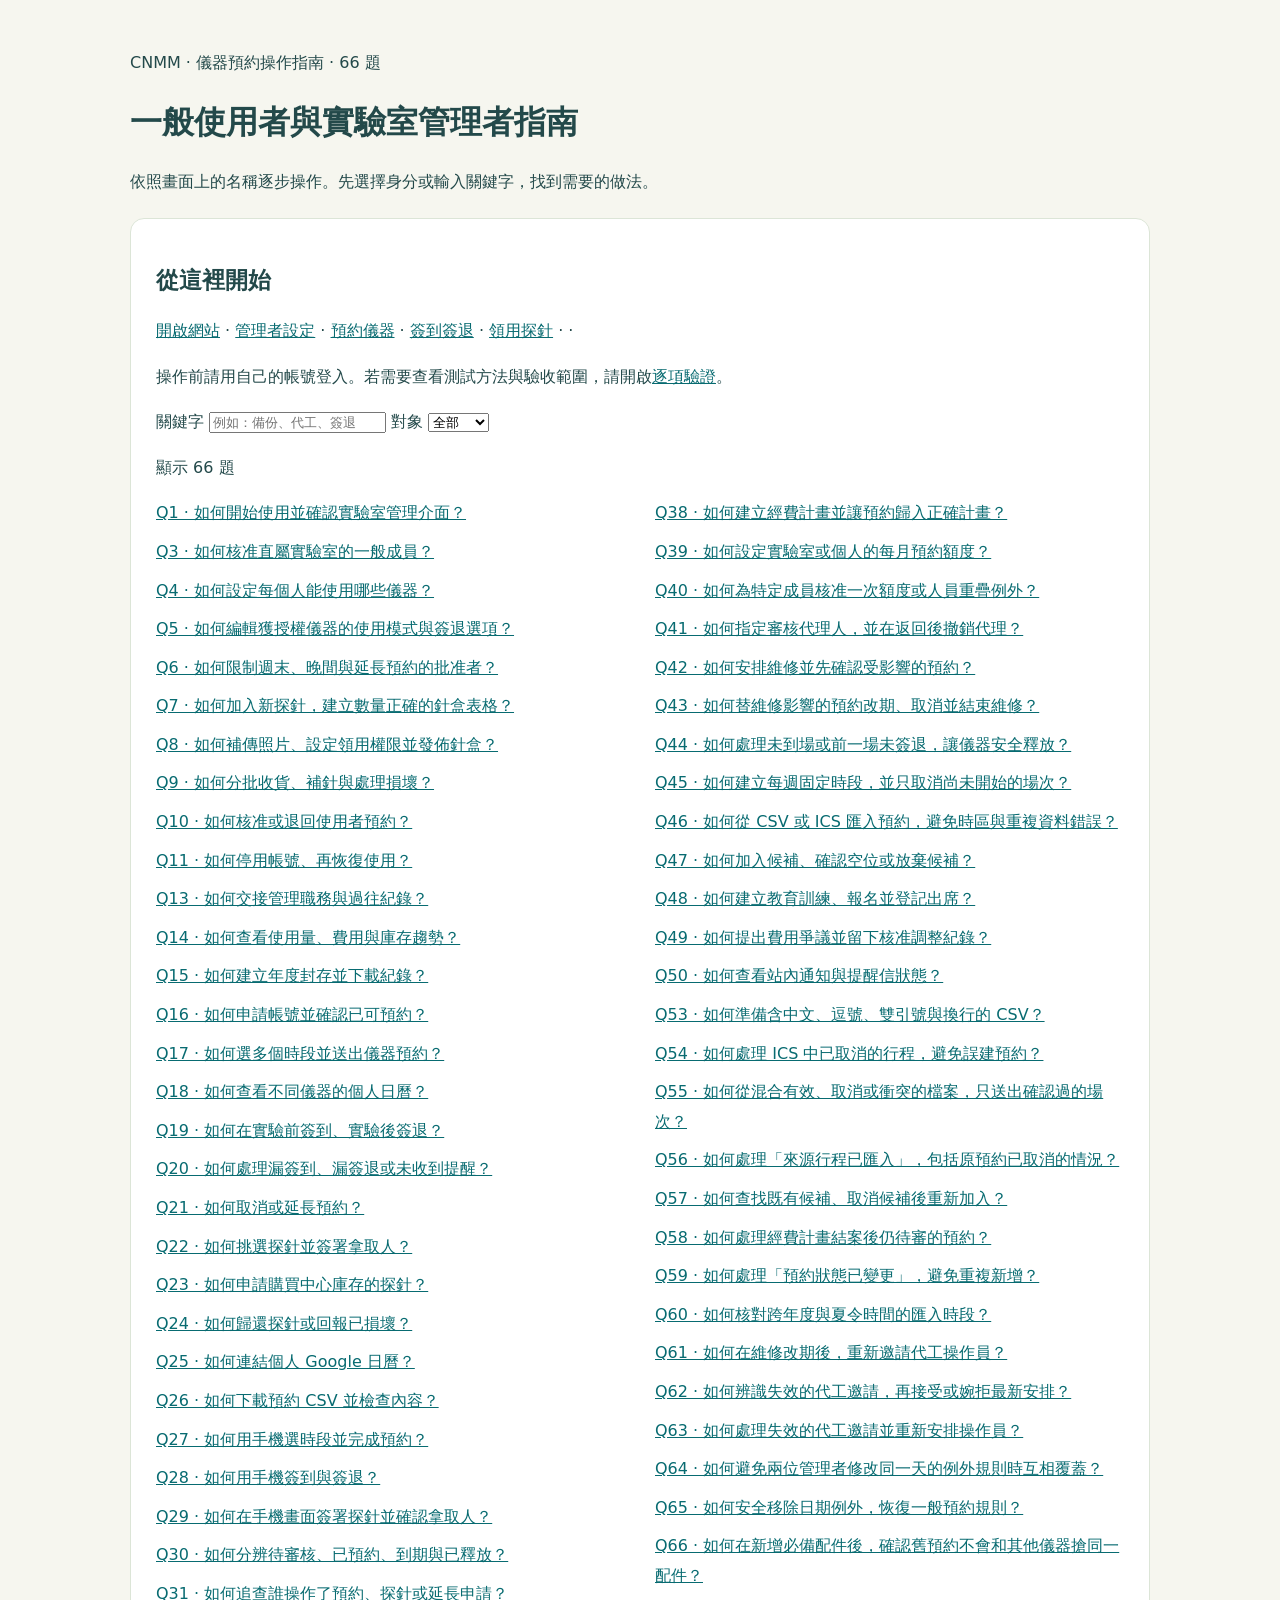
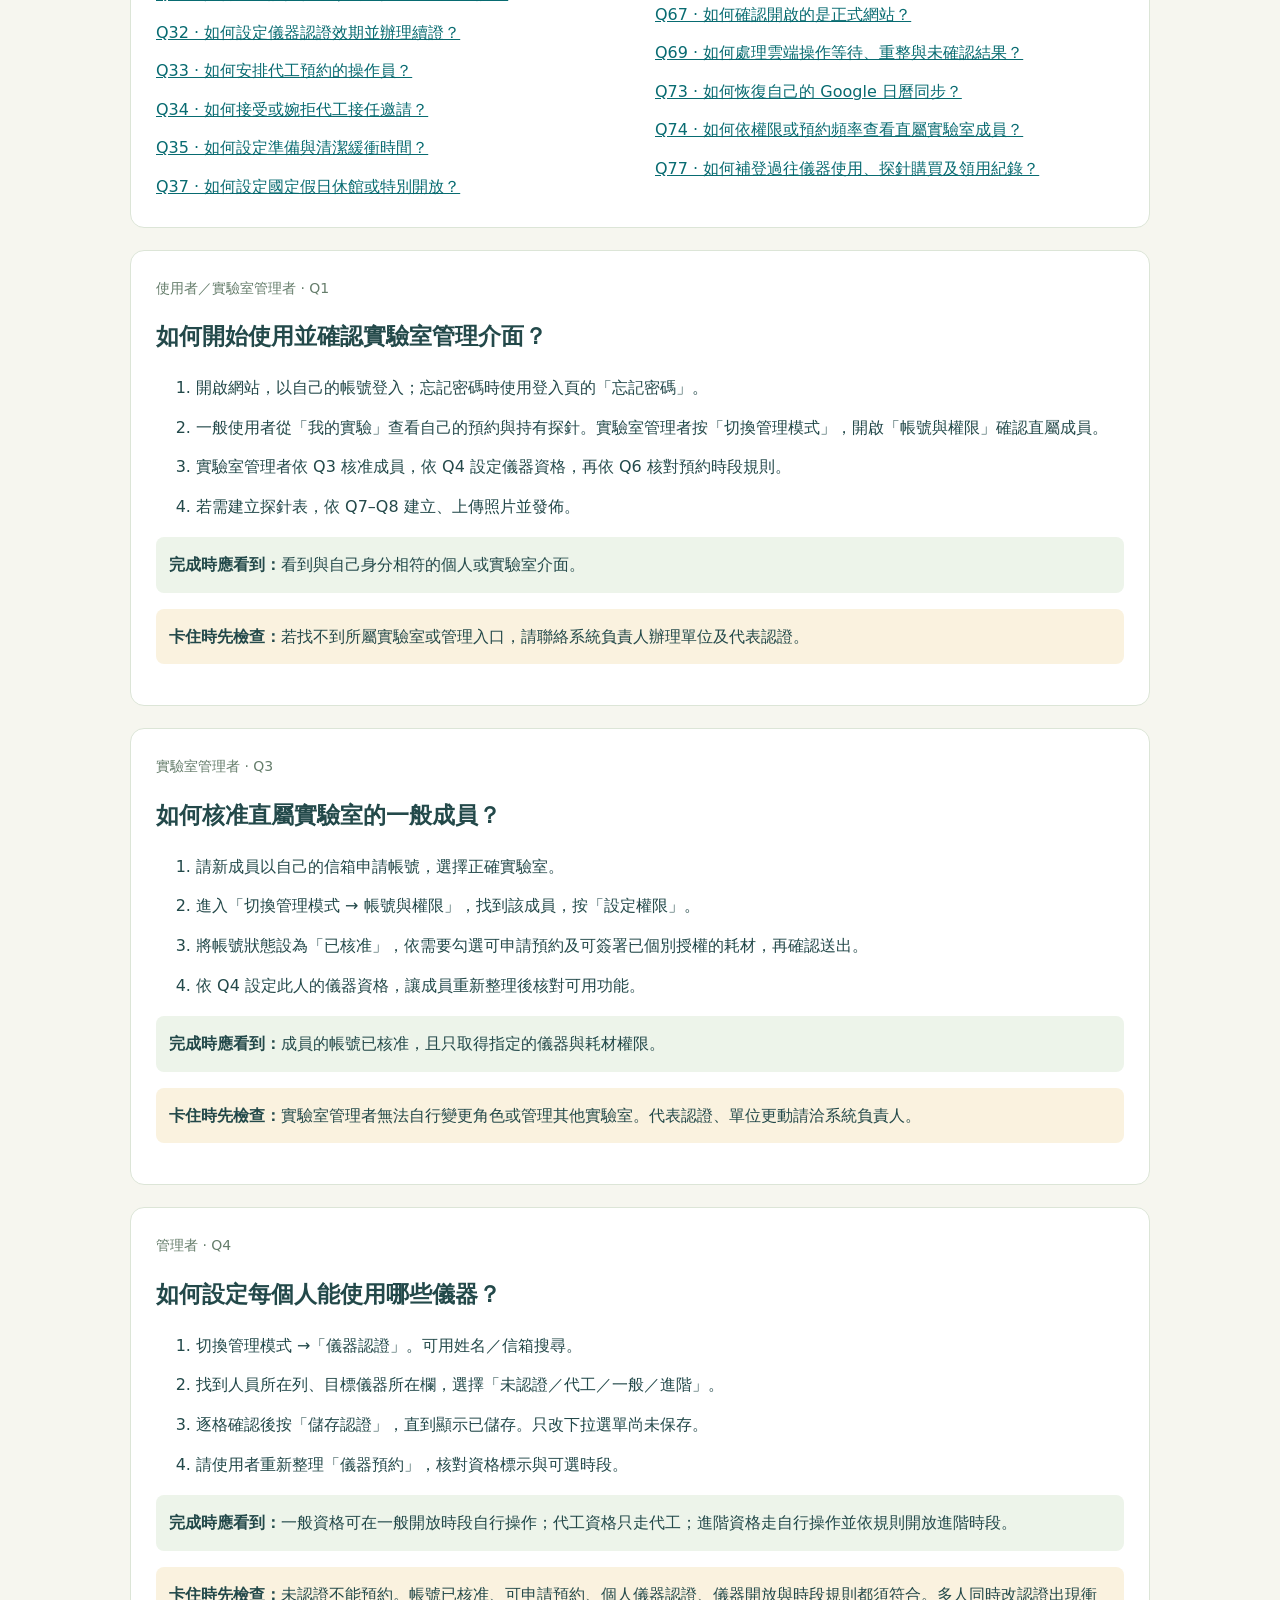
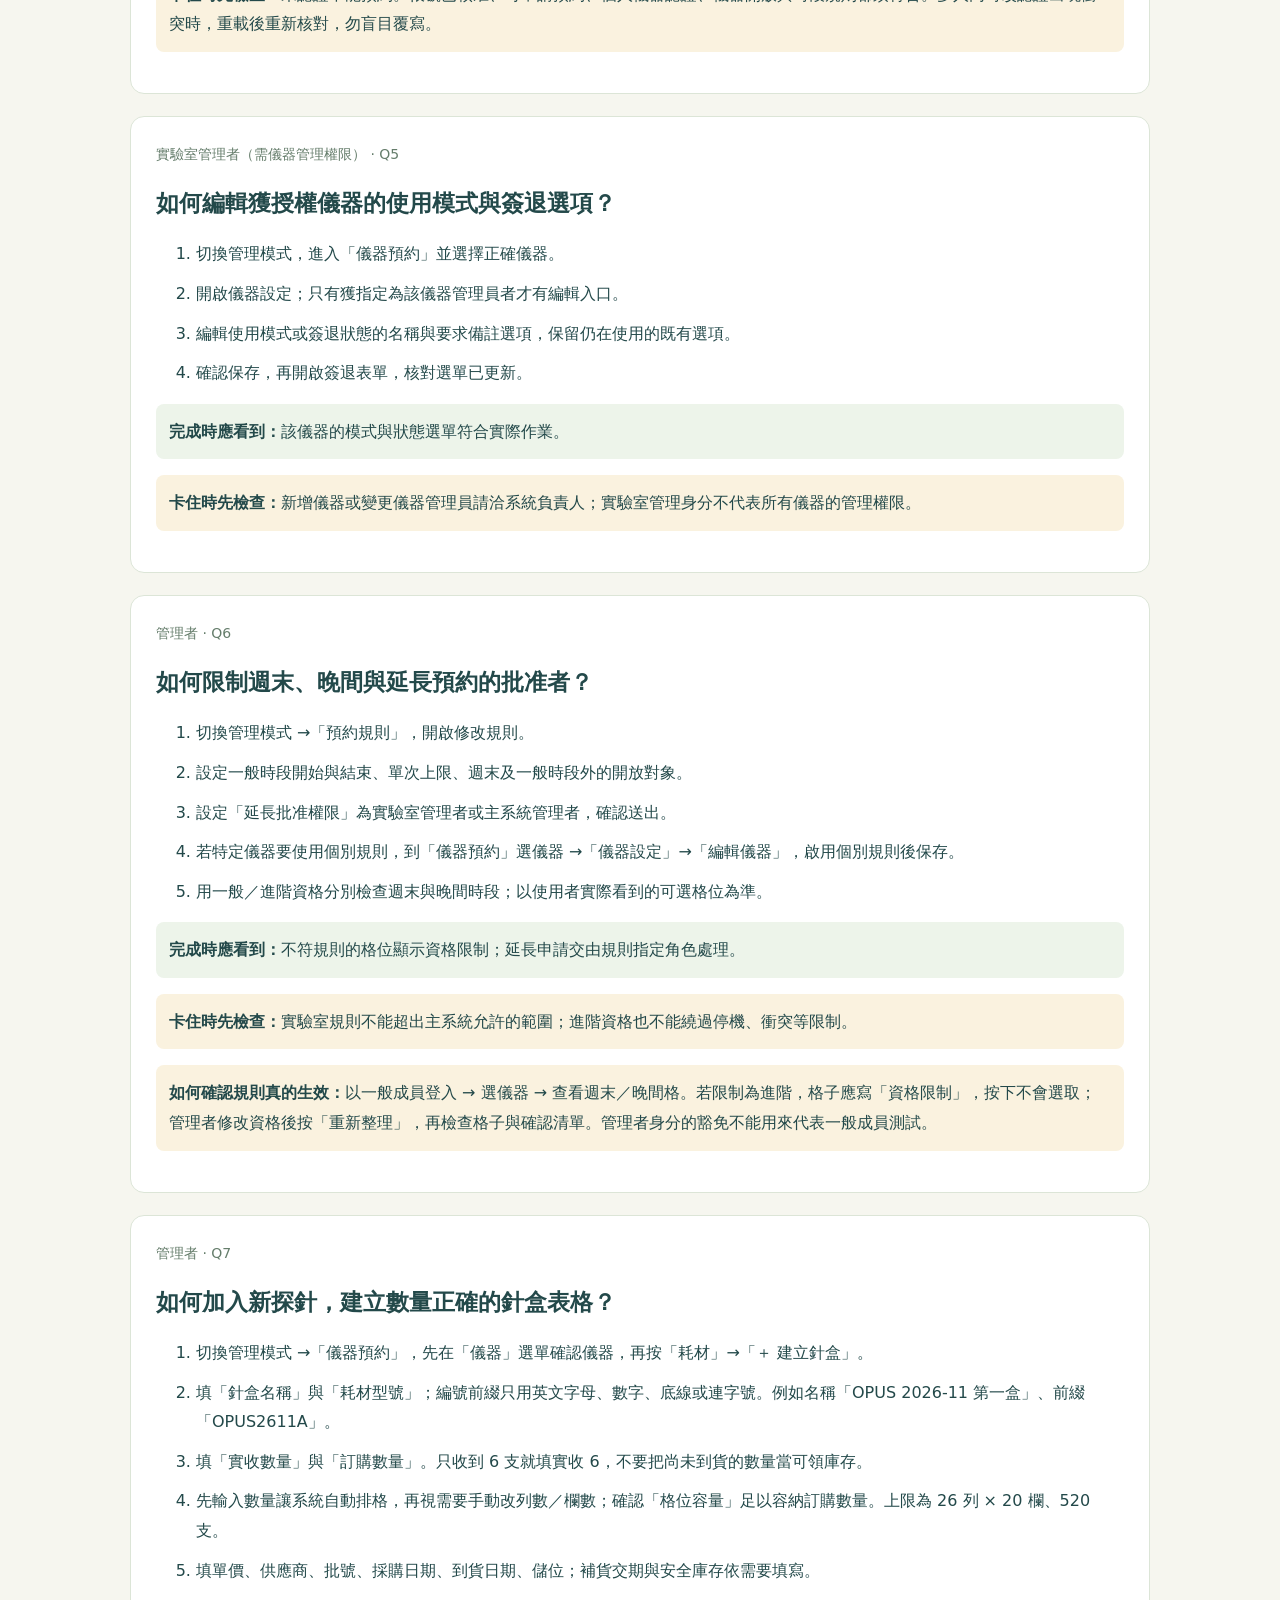
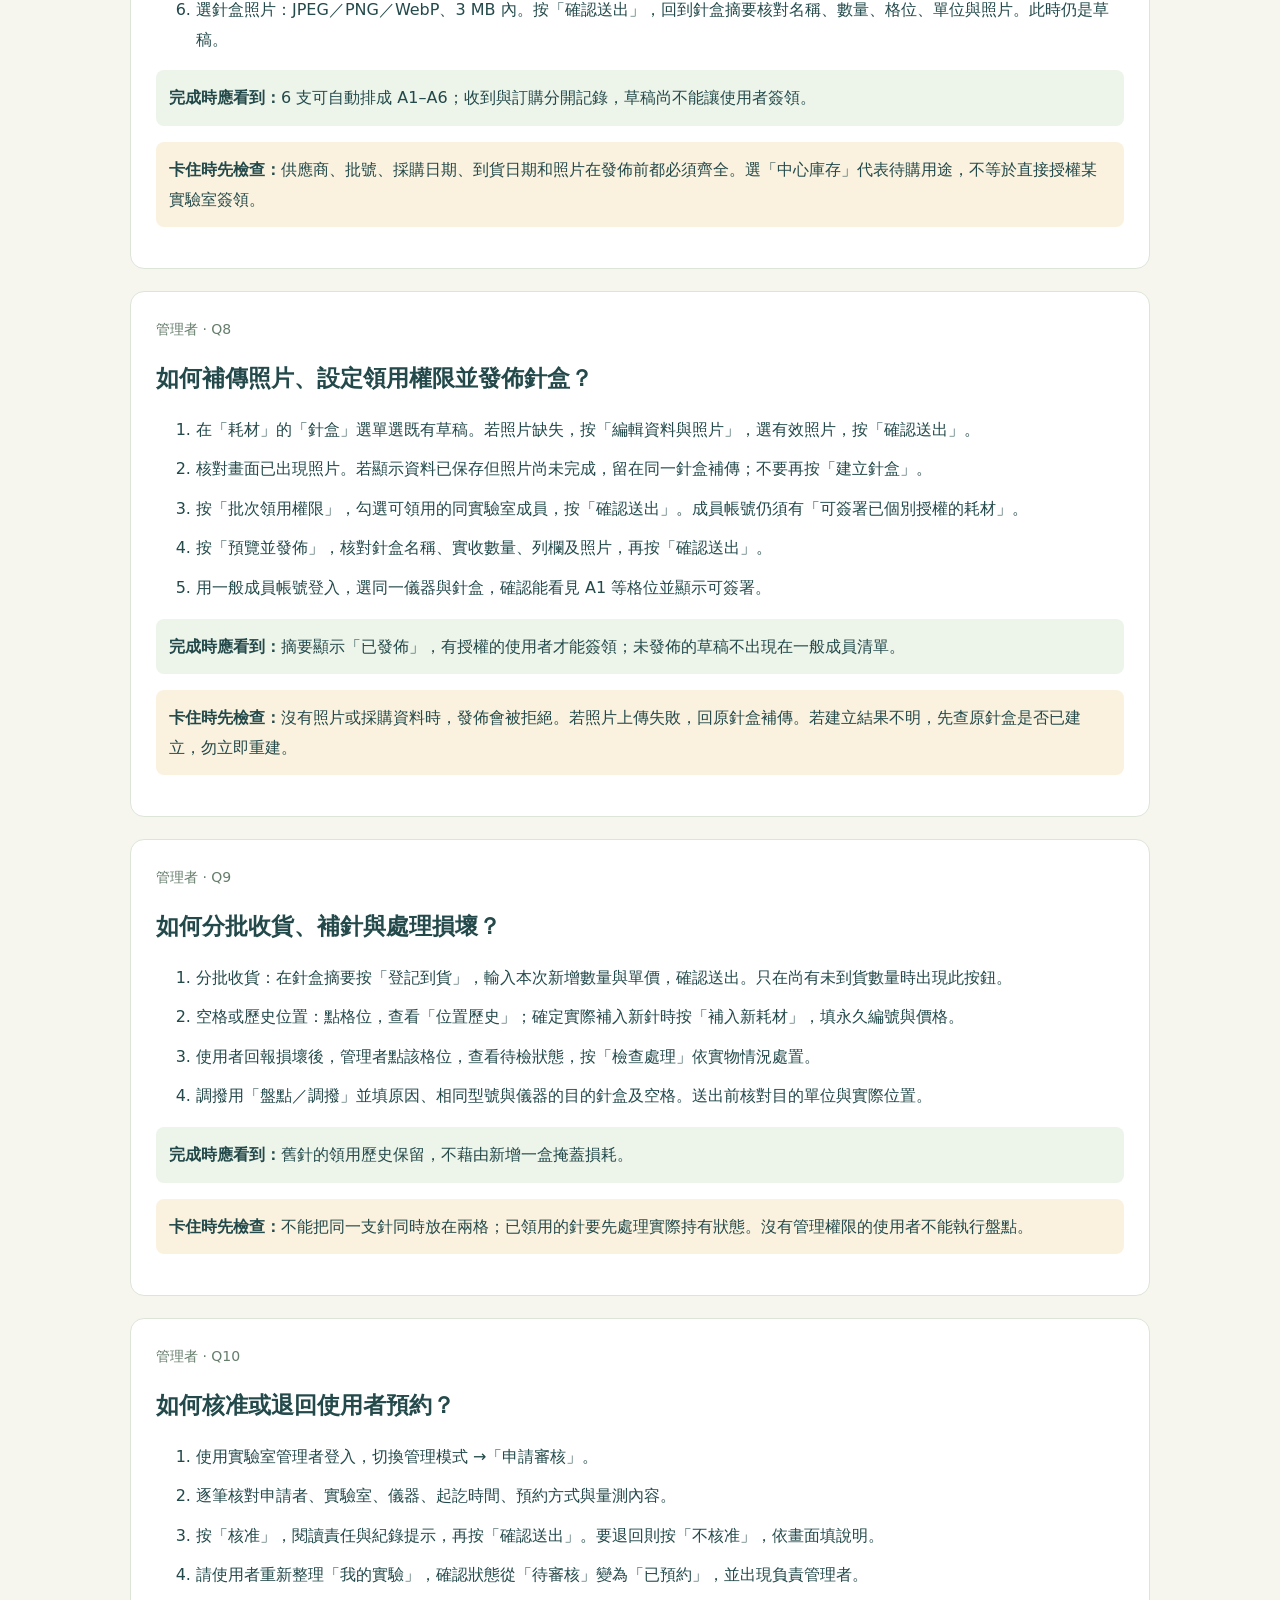
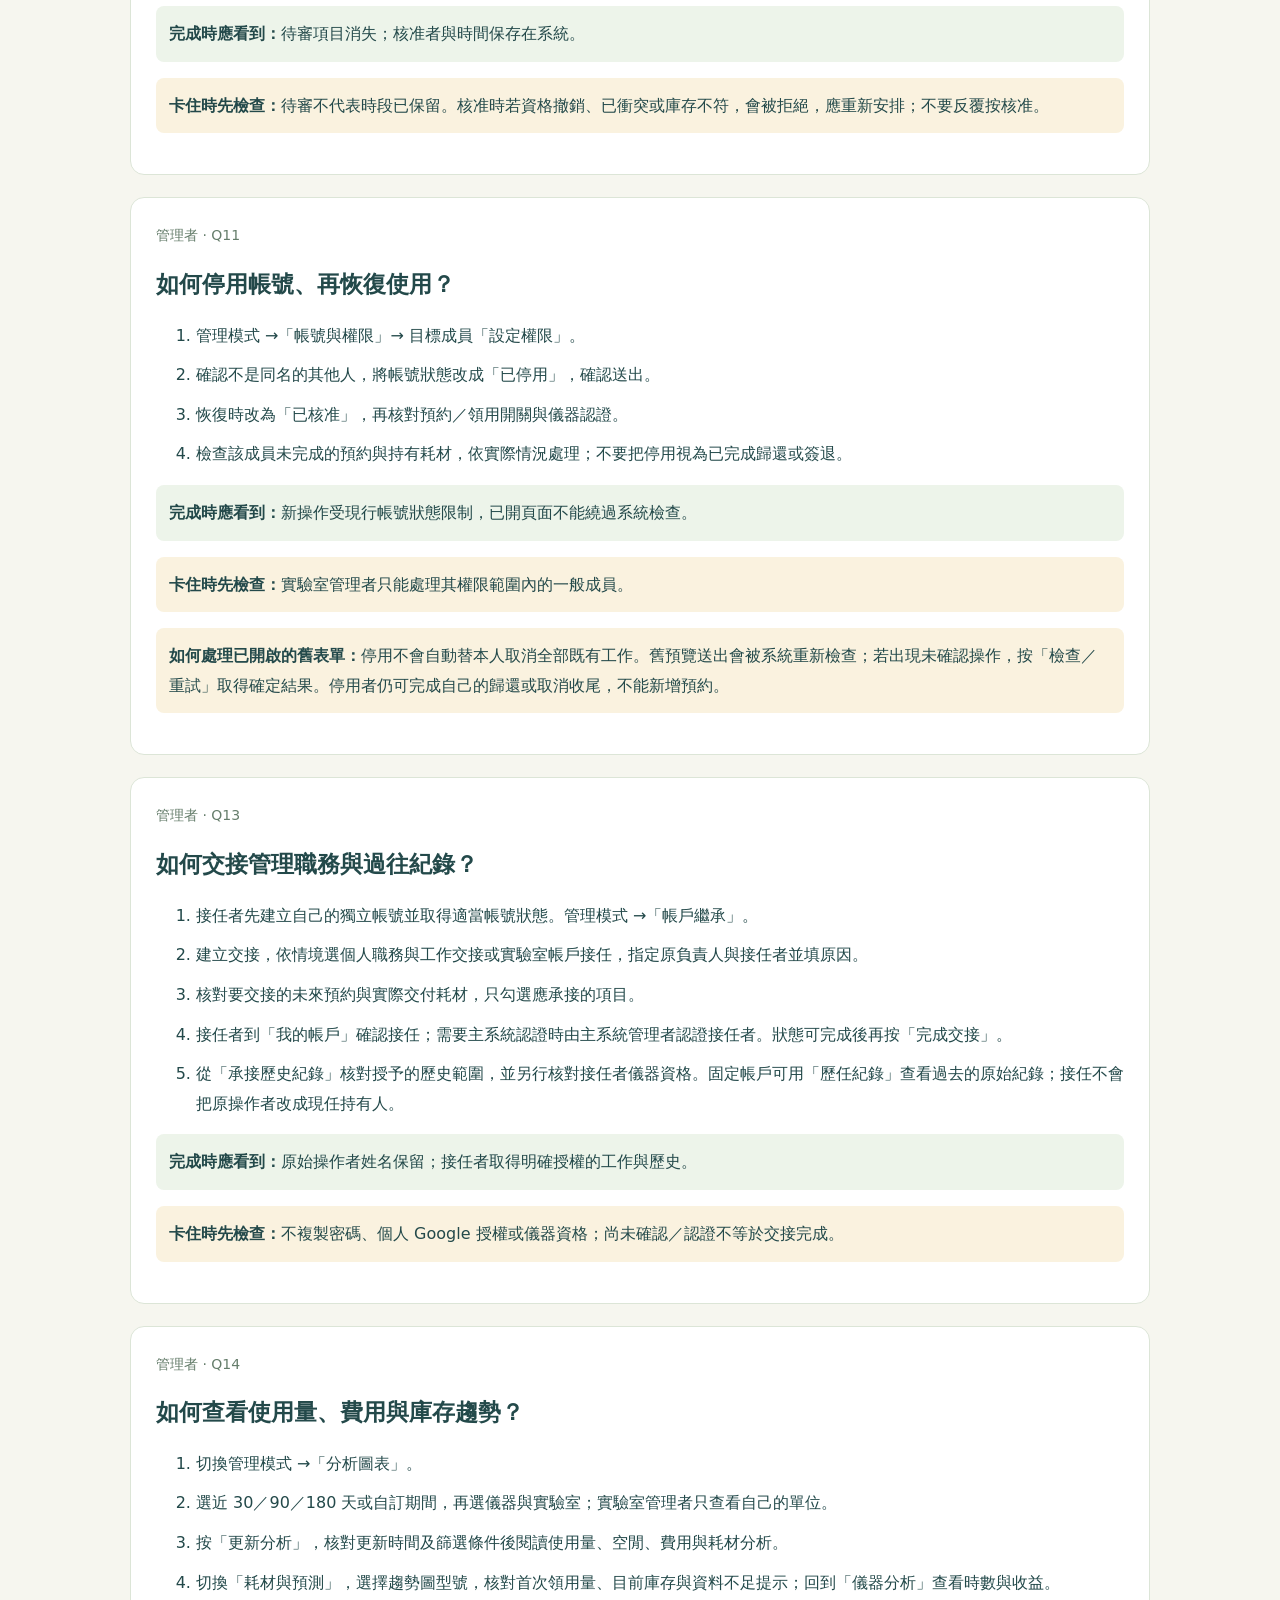
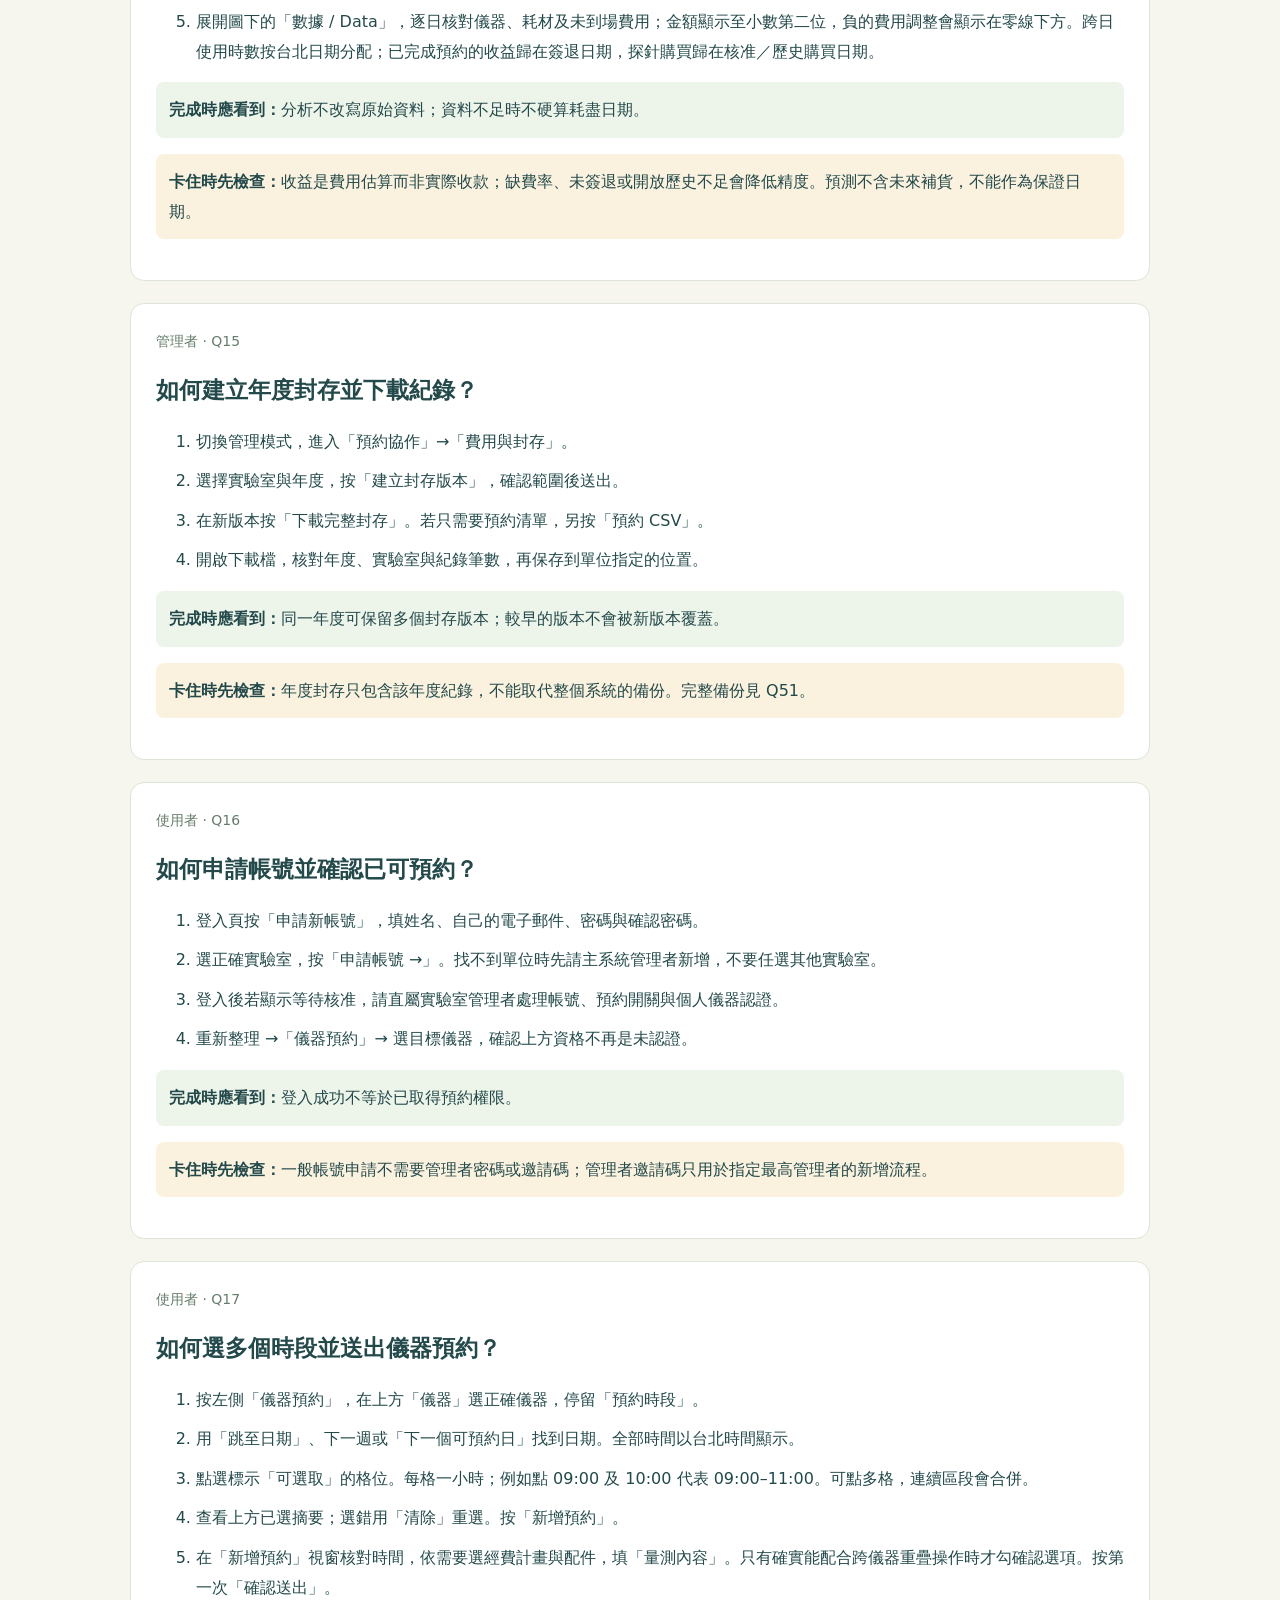
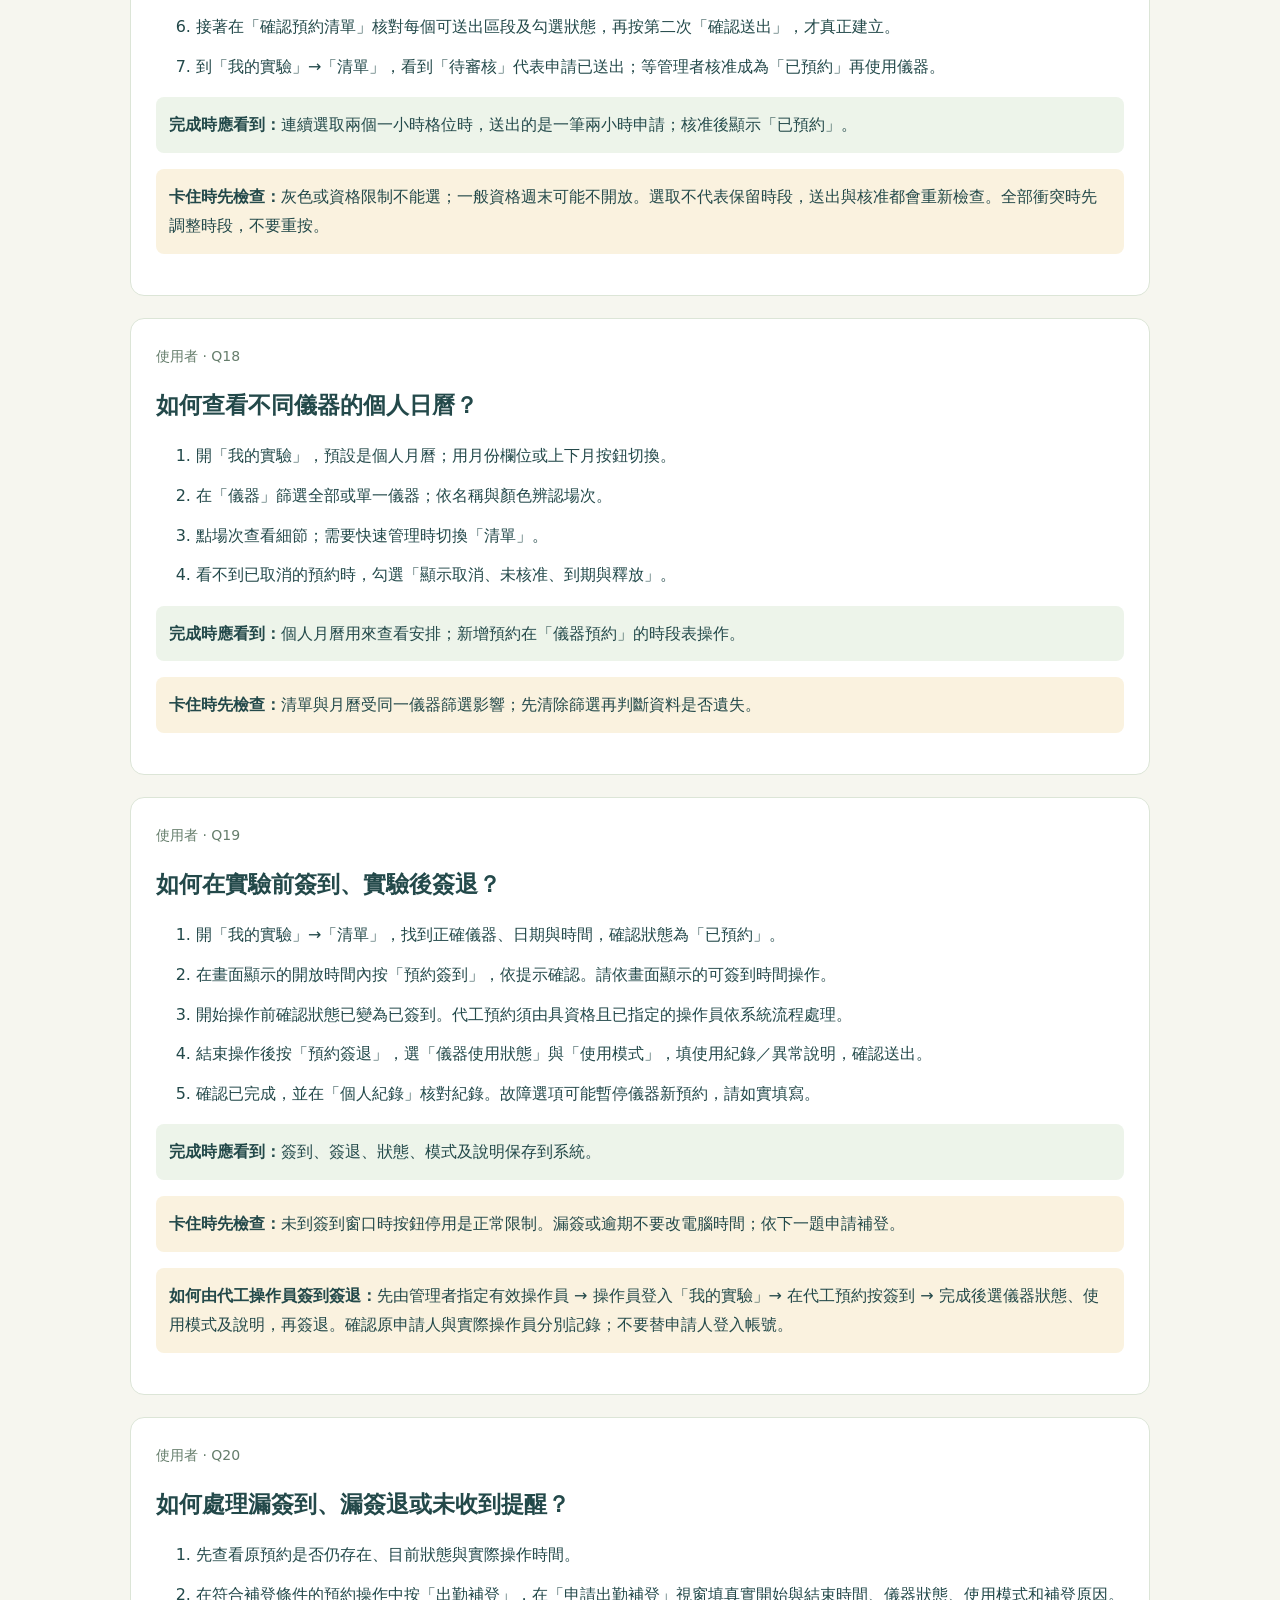
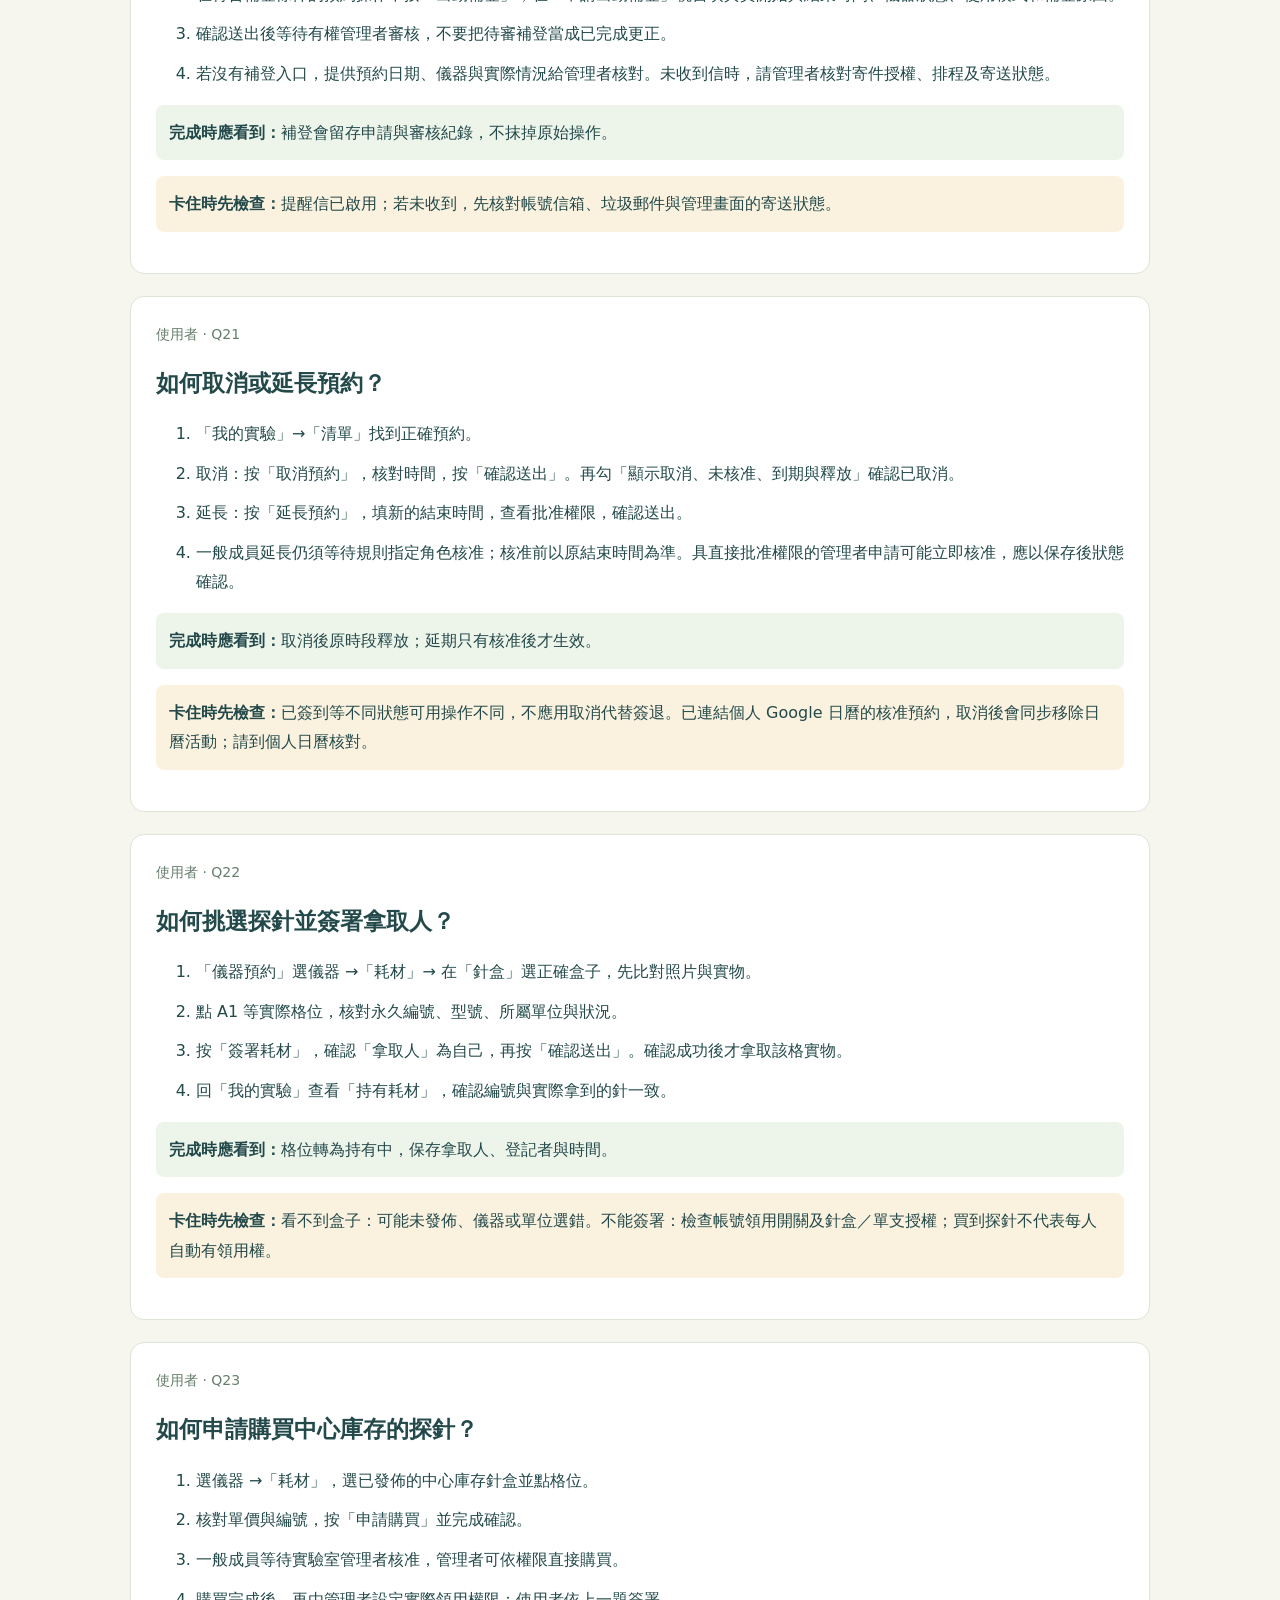
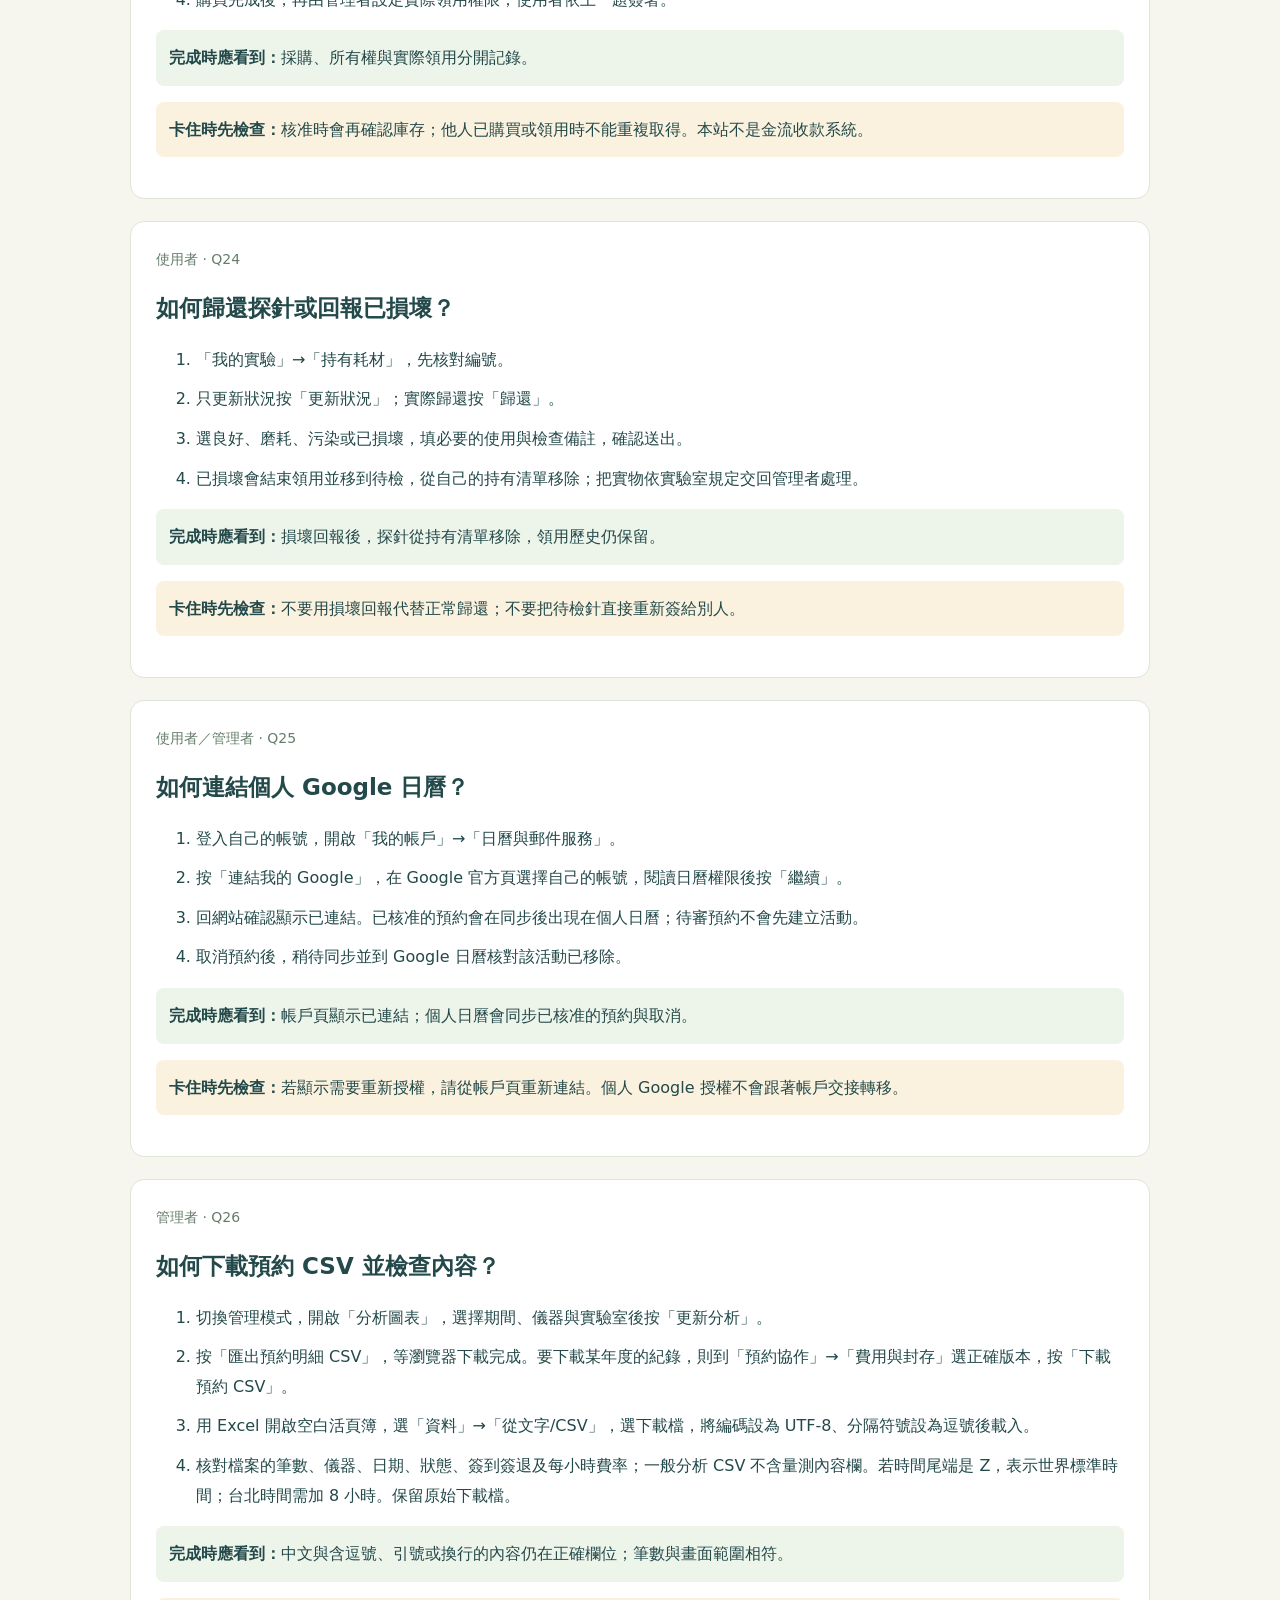
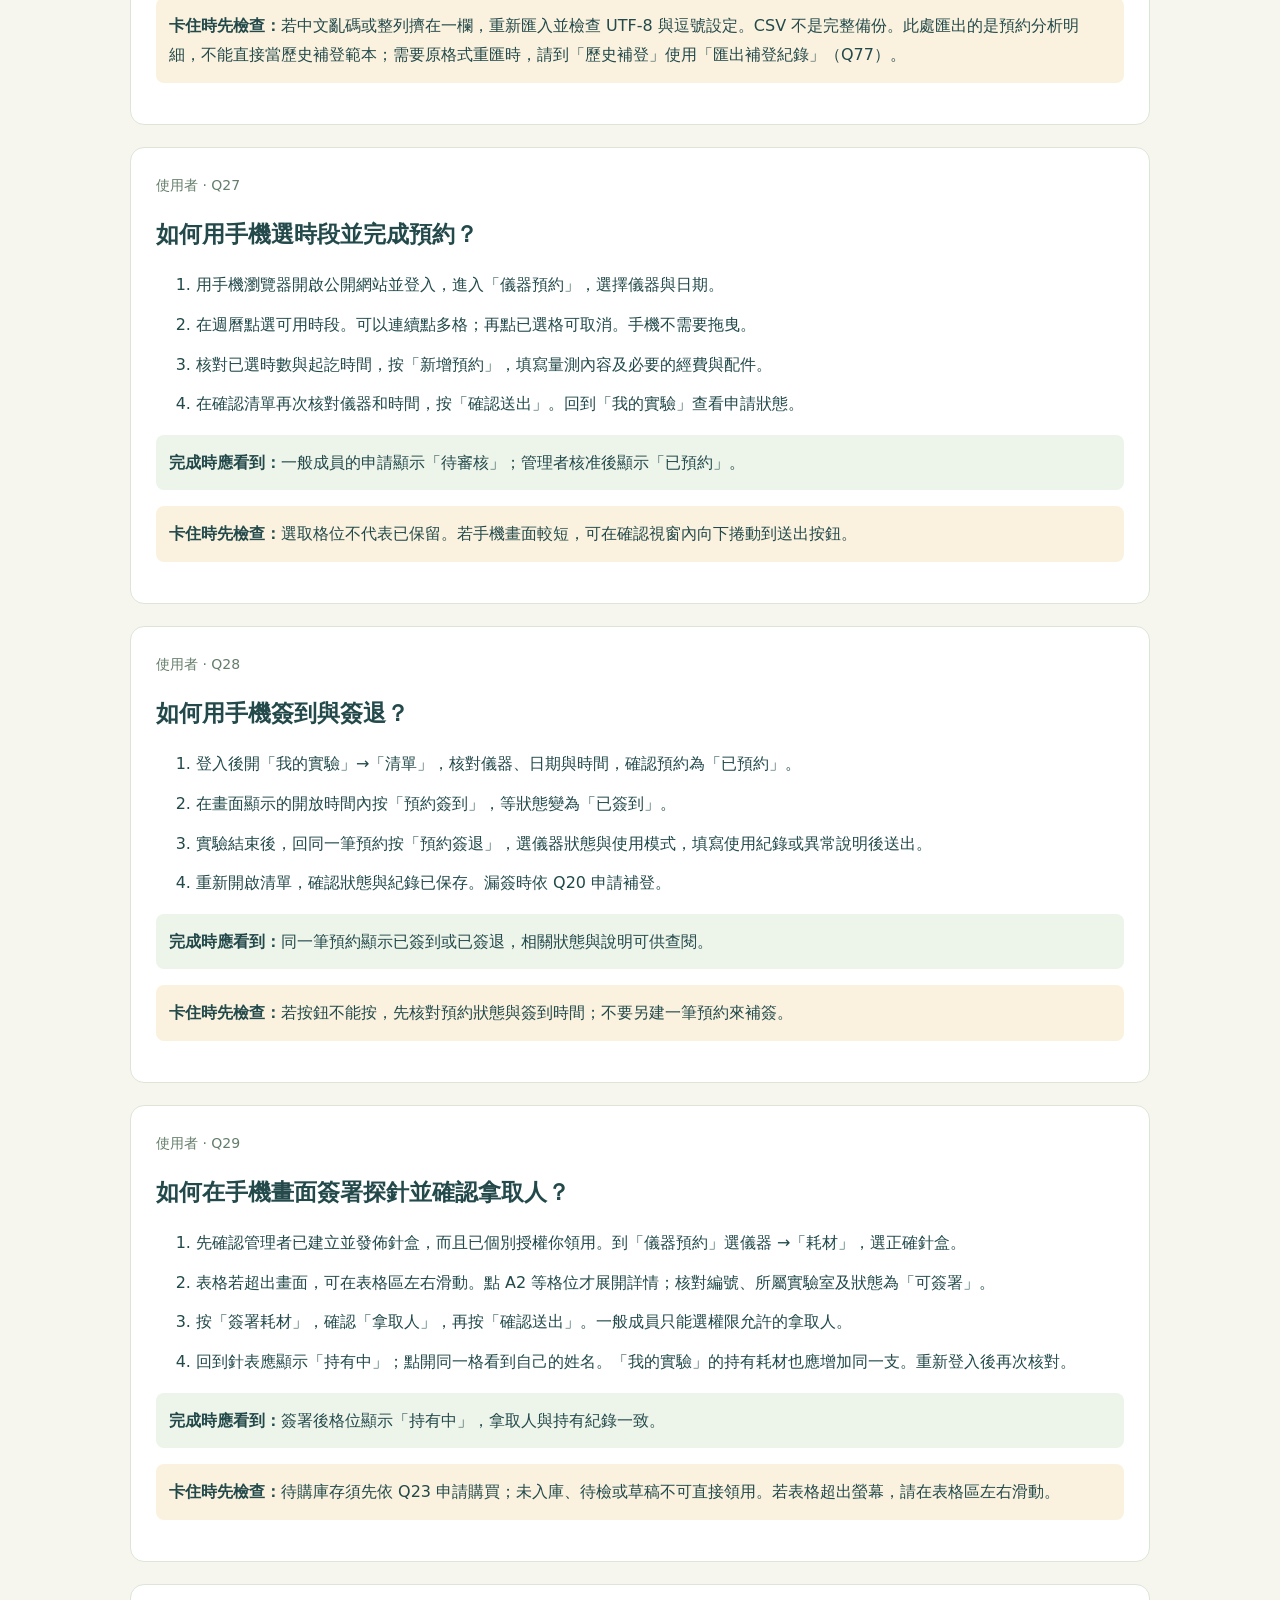
==== commit 72fd82c8: "Clarify analytics and historical CSV guide steps" ====
--- a/guide/index.html
+++ b/guide/index.html
@@ -1,2 +1,2 @@
-<!doctype html><html lang="zh-Hant"><meta charset="utf-8"><meta name="viewport" content="width=device-width,initial-scale=1"><title>CNMM 操作指南 v6.2.0</title><style>body{font-family:system-ui,'Microsoft JhengHei',sans-serif;background:#f6f6ef;color:#23494a;max-width:1020px;margin:auto;padding:32px;line-height:1.85}h1,h2{line-height:1.45}h1{font-size:32px}h2{font-size:23px}a{color:#086b71}section,.panel{background:white;border:1px solid #dce5d7;border-radius:14px;padding:25px;margin:22px 0}li{margin:10px 0}nav{columns:2;column-gap:30px}nav a{display:block;break-inside:avoid;margin-bottom:9px}.role,.evidence{font-size:14px;color:#657d6b}.note{background:#faf2df;padding:13px;border-radius:8px}.success{background:#edf4ea;padding:13px;border-radius:8px}table{border-collapse:collapse;width:100%}td,th{border-bottom:1px solid #ddd;text-align:left;padding:12px;vertical-align:top}img{max-width:100%;border:1px solid #dce5d7;border-radius:12px}button{padding:8px 15px}[hidden]{display:none!important} @media(max-width:700px){body{padding:15px}section{padding:18px}nav{columns:1}}@media print{button{display:none}body{background:white;padding:0}section{break-inside:avoid}a{color:inherit}}</style><body><main><header><p>CNMM · 儀器預約操作指南 · 66 題</p><h1>一般使用者與實驗室管理者指南</h1><p>依照畫面上的名稱逐步操作。先選擇身分或輸入關鍵字，找到需要的做法。</p></header><div class="panel"><h2>從這裡開始</h2><p><a href="https://mind-instruments.github.io/">開啟網站</a> · <a href="#q1">管理者設定</a> · <a href="#q17">預約儀器</a> · <a href="#q19">簽到簽退</a> · <a href="#q22">領用探針</a> ·  · </p><p>操作前請用自己的帳號登入。若需要查看測試方法與驗收範圍，請開啟<a href="/qa.html">逐項驗證</a>。</p><label>關鍵字 <input id="guide-search" type="search" placeholder="例如：備份、代工、簽退"></label> <label>對象 <select id="guide-role"><option value="">全部</option><option>管理者</option><option>使用者</option><option>維運</option></select></label><p id="guide-count" role="status">顯示 66 題</p><nav><a href="#q1">Q1 · 如何開始使用並確認實驗室管理介面？</a><a href="#q3">Q3 · 如何核准直屬實驗室的一般成員？</a><a href="#q4">Q4 · 如何設定每個人能使用哪些儀器？</a><a href="#q5">Q5 · 如何編輯獲授權儀器的使用模式與簽退選項？</a><a href="#q6">Q6 · 如何限制週末、晚間與延長預約的批准者？</a><a href="#q7">Q7 · 如何加入新探針，建立數量正確的針盒表格？</a><a href="#q8">Q8 · 如何補傳照片、設定領用權限並發佈針盒？</a><a href="#q9">Q9 · 如何分批收貨、補針與處理損壞？</a><a href="#q10">Q10 · 如何核准或退回使用者預約？</a><a href="#q11">Q11 · 如何停用帳號、再恢復使用？</a><a href="#q13">Q13 · 如何交接管理職務與過往紀錄？</a><a href="#q14">Q14 · 如何查看使用量、費用與庫存趨勢？</a><a href="#q15">Q15 · 如何建立年度封存並下載紀錄？</a><a href="#q16">Q16 · 如何申請帳號並確認已可預約？</a><a href="#q17">Q17 · 如何選多個時段並送出儀器預約？</a><a href="#q18">Q18 · 如何查看不同儀器的個人日曆？</a><a href="#q19">Q19 · 如何在實驗前簽到、實驗後簽退？</a><a href="#q20">Q20 · 如何處理漏簽到、漏簽退或未收到提醒？</a><a href="#q21">Q21 · 如何取消或延長預約？</a><a href="#q22">Q22 · 如何挑選探針並簽署拿取人？</a><a href="#q23">Q23 · 如何申請購買中心庫存的探針？</a><a href="#q24">Q24 · 如何歸還探針或回報已損壞？</a><a href="#q25">Q25 · 如何連結個人 Google 日曆？</a><a href="#q26">Q26 · 如何下載預約 CSV 並檢查內容？</a><a href="#q27">Q27 · 如何用手機選時段並完成預約？</a><a href="#q28">Q28 · 如何用手機簽到與簽退？</a><a href="#q29">Q29 · 如何在手機畫面簽署探針並確認拿取人？</a><a href="#q30">Q30 · 如何分辨待審核、已預約、到期與已釋放？</a><a href="#q31">Q31 · 如何追查誰操作了預約、探針或延長申請？</a><a href="#q32">Q32 · 如何設定儀器認證效期並辦理續證？</a><a href="#q33">Q33 · 如何安排代工預約的操作員？</a><a href="#q34">Q34 · 如何接受或婉拒代工接任邀請？</a><a href="#q35">Q35 · 如何設定準備與清潔緩衝時間？</a><a href="#q37">Q37 · 如何設定國定假日休館或特別開放？</a><a href="#q38">Q38 · 如何建立經費計畫並讓預約歸入正確計畫？</a><a href="#q39">Q39 · 如何設定實驗室或個人的每月預約額度？</a><a href="#q40">Q40 · 如何為特定成員核准一次額度或人員重疊例外？</a><a href="#q41">Q41 · 如何指定審核代理人，並在返回後撤銷代理？</a><a href="#q42">Q42 · 如何安排維修並先確認受影響的預約？</a><a href="#q43">Q43 · 如何替維修影響的預約改期、取消並結束維修？</a><a href="#q44">Q44 · 如何處理未到場或前一場未簽退，讓儀器安全釋放？</a><a href="#q45">Q45 · 如何建立每週固定時段，並只取消尚未開始的場次？</a><a href="#q46">Q46 · 如何從 CSV 或 ICS 匯入預約，避免時區與重複資料錯誤？</a><a href="#q47">Q47 · 如何加入候補、確認空位或放棄候補？</a><a href="#q48">Q48 · 如何建立教育訓練、報名並登記出席？</a><a href="#q49">Q49 · 如何提出費用爭議並留下核准調整紀錄？</a><a href="#q50">Q50 · 如何查看站內通知與提醒信狀態？</a><a href="#q53">Q53 · 如何準備含中文、逗號、雙引號與換行的 CSV？</a><a href="#q54">Q54 · 如何處理 ICS 中已取消的行程，避免誤建預約？</a><a href="#q55">Q55 · 如何從混合有效、取消或衝突的檔案，只送出確認過的場次？</a><a href="#q56">Q56 · 如何處理「來源行程已匯入」，包括原預約已取消的情況？</a><a href="#q57">Q57 · 如何查找既有候補、取消候補後重新加入？</a><a href="#q58">Q58 · 如何處理經費計畫結案後仍待審的預約？</a><a href="#q59">Q59 · 如何處理「預約狀態已變更」，避免重複新增？</a><a href="#q60">Q60 · 如何核對跨年度與夏令時間的匯入時段？</a><a href="#q61">Q61 · 如何在維修改期後，重新邀請代工操作員？</a><a href="#q62">Q62 · 如何辨識失效的代工邀請，再接受或婉拒最新安排？</a><a href="#q63">Q63 · 如何處理失效的代工邀請並重新安排操作員？</a><a href="#q64">Q64 · 如何避免兩位管理者修改同一天的例外規則時互相覆蓋？</a><a href="#q65">Q65 · 如何安全移除日期例外，恢復一般預約規則？</a><a href="#q66">Q66 · 如何在新增必備配件後，確認舊預約不會和其他儀器搶同一配件？</a><a href="#q67">Q67 · 如何確認開啟的是正式網站？</a><a href="#q69">Q69 · 如何處理雲端操作等待、重整與未確認結果？</a><a href="#q73">Q73 · 如何恢復自己的 Google 日曆同步？</a><a href="#q74">Q74 · 如何依權限或預約頻率查看直屬實驗室成員？</a><a href="#q77">Q77 · 如何補登過往儀器使用、探針購買及領用紀錄？</a></nav></div><section id="q1"><div class="role">使用者／實驗室管理者 · Q1</div><h2>如何開始使用並確認實驗室管理介面？</h2><ol><li>開啟網站，以自己的帳號登入；忘記密碼時使用登入頁的「忘記密碼」。</li><li>一般使用者從「我的實驗」查看自己的預約與持有探針。實驗室管理者按「切換管理模式」，開啟「帳號與權限」確認直屬成員。</li><li>實驗室管理者依 Q3 核准成員，依 Q4 設定儀器資格，再依 Q6 核對預約時段規則。</li><li>若需建立探針表，依 Q7–Q8 建立、上傳照片並發佈。</li></ol><p class="success"><b>完成時應看到：</b>看到與自己身分相符的個人或實驗室介面。</p><p class="note"><b>卡住時先檢查：</b>若找不到所屬實驗室或管理入口，請聯絡系統負責人辦理單位及代表認證。</p></section><section id="q3"><div class="role">實驗室管理者 · Q3</div><h2>如何核准直屬實驗室的一般成員？</h2><ol><li>請新成員以自己的信箱申請帳號，選擇正確實驗室。</li><li>進入「切換管理模式 → 帳號與權限」，找到該成員，按「設定權限」。</li><li>將帳號狀態設為「已核准」，依需要勾選可申請預約及可簽署已個別授權的耗材，再確認送出。</li><li>依 Q4 設定此人的儀器資格，讓成員重新整理後核對可用功能。</li></ol><p class="success"><b>完成時應看到：</b>成員的帳號已核准，且只取得指定的儀器與耗材權限。</p><p class="note"><b>卡住時先檢查：</b>實驗室管理者無法自行變更角色或管理其他實驗室。代表認證、單位更動請洽系統負責人。</p></section><section id="q4"><div class="role">管理者 · Q4</div><h2>如何設定每個人能使用哪些儀器？</h2><ol><li>切換管理模式 →「儀器認證」。可用姓名／信箱搜尋。</li><li>找到人員所在列、目標儀器所在欄，選擇「未認證／代工／一般／進階」。</li><li>逐格確認後按「儲存認證」，直到顯示已儲存。只改下拉選單尚未保存。</li><li>請使用者重新整理「儀器預約」，核對資格標示與可選時段。</li></ol><p class="success"><b>完成時應看到：</b>一般資格可在一般開放時段自行操作；代工資格只走代工；進階資格走自行操作並依規則開放進階時段。</p><p class="note"><b>卡住時先檢查：</b>未認證不能預約。帳號已核准、可申請預約、個人儀器認證、儀器開放與時段規則都須符合。多人同時改認證出現衝突時，重載後重新核對，勿盲目覆寫。</p></section><section id="q5"><div class="role">實驗室管理者（需儀器管理權限） · Q5</div><h2>如何編輯獲授權儀器的使用模式與簽退選項？</h2><ol><li>切換管理模式，進入「儀器預約」並選擇正確儀器。</li><li>開啟儀器設定；只有獲指定為該儀器管理員者才有編輯入口。</li><li>編輯使用模式或簽退狀態的名稱與要求備註選項，保留仍在使用的既有選項。</li><li>確認保存，再開啟簽退表單，核對選單已更新。</li></ol><p class="success"><b>完成時應看到：</b>該儀器的模式與狀態選單符合實際作業。</p><p class="note"><b>卡住時先檢查：</b>新增儀器或變更儀器管理員請洽系統負責人；實驗室管理身分不代表所有儀器的管理權限。</p></section><section id="q6"><div class="role">管理者 · Q6</div><h2>如何限制週末、晚間與延長預約的批准者？</h2><ol><li>切換管理模式 →「預約規則」，開啟修改規則。</li><li>設定一般時段開始與結束、單次上限、週末及一般時段外的開放對象。</li><li>設定「延長批准權限」為實驗室管理者或主系統管理者，確認送出。</li><li>若特定儀器要使用個別規則，到「儀器預約」選儀器 →「儀器設定」→「編輯儀器」，啟用個別規則後保存。</li><li>用一般／進階資格分別檢查週末與晚間時段；以使用者實際看到的可選格位為準。</li></ol><p class="success"><b>完成時應看到：</b>不符規則的格位顯示資格限制；延長申請交由規則指定角色處理。</p><p class="note"><b>卡住時先檢查：</b>實驗室規則不能超出主系統允許的範圍；進階資格也不能繞過停機、衝突等限制。</p><p class="note"><b>如何確認規則真的生效：</b>以一般成員登入 → 選儀器 → 查看週末／晚間格。若限制為進階，格子應寫「資格限制」，按下不會選取；管理者修改資格後按「重新整理」，再檢查格子與確認清單。管理者身分的豁免不能用來代表一般成員測試。</p></section><section id="q7"><div class="role">管理者 · Q7</div><h2>如何加入新探針，建立數量正確的針盒表格？</h2><ol><li>切換管理模式 →「儀器預約」，先在「儀器」選單確認儀器，再按「耗材」→「＋ 建立針盒」。</li><li>填「針盒名稱」與「耗材型號」；編號前綴只用英文字母、數字、底線或連字號。例如名稱「OPUS 2026-11 第一盒」、前綴「OPUS2611A」。</li><li>填「實收數量」與「訂購數量」。只收到 6 支就填實收 6，不要把尚未到貨的數量當可領庫存。</li><li>先輸入數量讓系統自動排格，再視需要手動改列數／欄數；確認「格位容量」足以容納訂購數量。上限為 26 列 × 20 欄、520 支。</li><li>填單價、供應商、批號、採購日期、到貨日期、儲位；補貨交期與安全庫存依需要填寫。</li><li>選針盒照片：JPEG／PNG／WebP、3 MB 內。按「確認送出」，回到針盒摘要核對名稱、數量、格位、單位與照片。此時仍是草稿。</li></ol><p class="success"><b>完成時應看到：</b>6 支可自動排成 A1–A6；收到與訂購分開記錄，草稿尚不能讓使用者簽領。</p><p class="note"><b>卡住時先檢查：</b>供應商、批號、採購日期、到貨日期和照片在發佈前都必須齊全。選「中心庫存」代表待購用途，不等於直接授權某實驗室簽領。</p></section><section id="q8"><div class="role">管理者 · Q8</div><h2>如何補傳照片、設定領用權限並發佈針盒？</h2><ol><li>在「耗材」的「針盒」選單選既有草稿。若照片缺失，按「編輯資料與照片」，選有效照片，按「確認送出」。</li><li>核對畫面已出現照片。若顯示資料已保存但照片尚未完成，留在同一針盒補傳；不要再按「建立針盒」。</li><li>按「批次領用權限」，勾選可領用的同實驗室成員，按「確認送出」。成員帳號仍須有「可簽署已個別授權的耗材」。</li><li>按「預覽並發佈」，核對針盒名稱、實收數量、列欄及照片，再按「確認送出」。</li><li>用一般成員帳號登入，選同一儀器與針盒，確認能看見 A1 等格位並顯示可簽署。</li></ol><p class="success"><b>完成時應看到：</b>摘要顯示「已發佈」，有授權的使用者才能簽領；未發佈的草稿不出現在一般成員清單。</p><p class="note"><b>卡住時先檢查：</b>沒有照片或採購資料時，發佈會被拒絕。若照片上傳失敗，回原針盒補傳。若建立結果不明，先查原針盒是否已建立，勿立即重建。</p></section><section id="q9"><div class="role">管理者 · Q9</div><h2>如何分批收貨、補針與處理損壞？</h2><ol><li>分批收貨：在針盒摘要按「登記到貨」，輸入本次新增數量與單價，確認送出。只在尚有未到貨數量時出現此按鈕。</li><li>空格或歷史位置：點格位，查看「位置歷史」；確定實際補入新針時按「補入新耗材」，填永久編號與價格。</li><li>使用者回報損壞後，管理者點該格位，查看待檢狀態，按「檢查處理」依實物情況處置。</li><li>調撥用「盤點／調撥」並填原因、相同型號與儀器的目的針盒及空格。送出前核對目的單位與實際位置。</li></ol><p class="success"><b>完成時應看到：</b>舊針的領用歷史保留，不藉由新增一盒掩蓋損耗。</p><p class="note"><b>卡住時先檢查：</b>不能把同一支針同時放在兩格；已領用的針要先處理實際持有狀態。沒有管理權限的使用者不能執行盤點。</p></section><section id="q10"><div class="role">管理者 · Q10</div><h2>如何核准或退回使用者預約？</h2><ol><li>使用實驗室管理者登入，切換管理模式 →「申請審核」。</li><li>逐筆核對申請者、實驗室、儀器、起訖時間、預約方式與量測內容。</li><li>按「核准」，閱讀責任與紀錄提示，再按「確認送出」。要退回則按「不核准」，依畫面填說明。</li><li>請使用者重新整理「我的實驗」，確認狀態從「待審核」變為「已預約」，並出現負責管理者。</li></ol><p class="success"><b>完成時應看到：</b>待審項目消失；核准者與時間保存在系統。</p><p class="note"><b>卡住時先檢查：</b>待審不代表時段已保留。核准時若資格撤銷、已衝突或庫存不符，會被拒絕，應重新安排；不要反覆按核准。</p></section><section id="q11"><div class="role">管理者 · Q11</div><h2>如何停用帳號、再恢復使用？</h2><ol><li>管理模式 →「帳號與權限」→ 目標成員「設定權限」。</li><li>確認不是同名的其他人，將帳號狀態改成「已停用」，確認送出。</li><li>恢復時改為「已核准」，再核對預約／領用開關與儀器認證。</li><li>檢查該成員未完成的預約與持有耗材，依實際情況處理；不要把停用視為已完成歸還或簽退。</li></ol><p class="success"><b>完成時應看到：</b>新操作受現行帳號狀態限制，已開頁面不能繞過系統檢查。</p><p class="note"><b>卡住時先檢查：</b>實驗室管理者只能處理其權限範圍內的一般成員。</p><p class="note"><b>如何處理已開啟的舊表單：</b>停用不會自動替本人取消全部既有工作。舊預覽送出會被系統重新檢查；若出現未確認操作，按「檢查／重試」取得確定結果。停用者仍可完成自己的歸還或取消收尾，不能新增預約。</p></section><section id="q13"><div class="role">管理者 · Q13</div><h2>如何交接管理職務與過往紀錄？</h2><ol><li>接任者先建立自己的獨立帳號並取得適當帳號狀態。管理模式 →「帳戶繼承」。</li><li>建立交接，依情境選個人職務與工作交接或實驗室帳戶接任，指定原負責人與接任者並填原因。</li><li>核對要交接的未來預約與實際交付耗材，只勾選應承接的項目。</li><li>接任者到「我的帳戶」確認接任；需要主系統認證時由主系統管理者認證接任者。狀態可完成後再按「完成交接」。</li><li>從「承接歷史紀錄」核對授予的歷史範圍，並另行核對接任者儀器資格。固定帳戶可用「歷任紀錄」查看過去的原始紀錄；接任不會把原操作者改成現任持有人。</li></ol><p class="success"><b>完成時應看到：</b>原始操作者姓名保留；接任者取得明確授權的工作與歷史。</p><p class="note"><b>卡住時先檢查：</b>不複製密碼、個人 Google 授權或儀器資格；尚未確認／認證不等於交接完成。</p></section><section id="q14"><div class="role">管理者 · Q14</div><h2>如何查看使用量、費用與庫存趨勢？</h2><ol><li>切換管理模式 →「分析圖表」。</li><li>選近 30／90／180 天或自訂期間，再選儀器與實驗室；實驗室管理者只查看自己的單位。</li><li>按「更新分析」，核對更新時間及篩選條件後閱讀使用量、空閒、費用與耗材分析。</li><li>看探針耗盡預測時同時查看歷史首次領用量、目前庫存與資料不足提示。</li></ol><p class="success"><b>完成時應看到：</b>分析不改寫原始資料；資料不足時不硬算耗盡日期。</p><p class="note"><b>卡住時先檢查：</b>收益是費用估算而非實際收款；缺費率、未簽退或開放歷史不足會降低精度。預測不含未來補貨，不能作為保證日期。</p></section><section id="q15"><div class="role">管理者 · Q15</div><h2>如何建立年度封存並下載紀錄？</h2><ol><li>切換管理模式，進入「預約協作」→「費用與封存」。</li><li>選擇實驗室與年度，按「建立封存版本」，確認範圍後送出。</li><li>在新版本按「下載完整封存」。若只需要預約清單，另按「預約 CSV」。</li><li>開啟下載檔，核對年度、實驗室與紀錄筆數，再保存到單位指定的位置。</li></ol><p class="success"><b>完成時應看到：</b>同一年度可保留多個封存版本；較早的版本不會被新版本覆蓋。</p><p class="note"><b>卡住時先檢查：</b>年度封存只包含該年度紀錄，不能取代整個系統的備份。完整備份見 Q51。</p></section><section id="q16"><div class="role">使用者 · Q16</div><h2>如何申請帳號並確認已可預約？</h2><ol><li>登入頁按「申請新帳號」，填姓名、自己的電子郵件、密碼與確認密碼。</li><li>選正確實驗室，按「申請帳號 →」。找不到單位時先請主系統管理者新增，不要任選其他實驗室。</li><li>登入後若顯示等待核准，請直屬實驗室管理者處理帳號、預約開關與個人儀器認證。</li><li>重新整理 →「儀器預約」→ 選目標儀器，確認上方資格不再是未認證。</li></ol><p class="success"><b>完成時應看到：</b>登入成功不等於已取得預約權限。</p><p class="note"><b>卡住時先檢查：</b>一般帳號申請不需要管理者密碼或邀請碼；管理者邀請碼只用於指定最高管理者的新增流程。</p></section><section id="q17"><div class="role">使用者 · Q17</div><h2>如何選多個時段並送出儀器預約？</h2><ol><li>按左側「儀器預約」，在上方「儀器」選正確儀器，停留「預約時段」。</li><li>用「跳至日期」、下一週或「下一個可預約日」找到日期。全部時間以台北時間顯示。</li><li>點選標示「可選取」的格位。每格一小時；例如點 09:00 及 10:00 代表 09:00–11:00。可點多格，連續區段會合併。</li><li>查看上方已選摘要；選錯用「清除」重選。按「新增預約」。</li><li>在「新增預約」視窗核對時間，依需要選經費計畫與配件，填「量測內容」。只有確實能配合跨儀器重疊操作時才勾確認選項。按第一次「確認送出」。</li><li>接著在「確認預約清單」核對每個可送出區段及勾選狀態，再按第二次「確認送出」，才真正建立。</li><li>到「我的實驗」→「清單」，看到「待審核」代表申請已送出；等管理者核准成為「已預約」再使用儀器。</li></ol><p class="success"><b>完成時應看到：</b>連續選取兩個一小時格位時，送出的是一筆兩小時申請；核准後顯示「已預約」。</p><p class="note"><b>卡住時先檢查：</b>灰色或資格限制不能選；一般資格週末可能不開放。選取不代表保留時段，送出與核准都會重新檢查。全部衝突時先調整時段，不要重按。</p></section><section id="q18"><div class="role">使用者 · Q18</div><h2>如何查看不同儀器的個人日曆？</h2><ol><li>開「我的實驗」，預設是個人月曆；用月份欄位或上下月按鈕切換。</li><li>在「儀器」篩選全部或單一儀器；依名稱與顏色辨認場次。</li><li>點場次查看細節；需要快速管理時切換「清單」。</li><li>看不到已取消的預約時，勾選「顯示取消、未核准、到期與釋放」。</li></ol><p class="success"><b>完成時應看到：</b>個人月曆用來查看安排；新增預約在「儀器預約」的時段表操作。</p><p class="note"><b>卡住時先檢查：</b>清單與月曆受同一儀器篩選影響；先清除篩選再判斷資料是否遺失。</p></section><section id="q19"><div class="role">使用者 · Q19</div><h2>如何在實驗前簽到、實驗後簽退？</h2><ol><li>開「我的實驗」→「清單」，找到正確儀器、日期與時間，確認狀態為「已預約」。</li><li>在畫面顯示的開放時間內按「預約簽到」，依提示確認。請依畫面顯示的可簽到時間操作。</li><li>開始操作前確認狀態已變為已簽到。代工預約須由具資格且已指定的操作員依系統流程處理。</li><li>結束操作後按「預約簽退」，選「儀器使用狀態」與「使用模式」，填使用紀錄／異常說明，確認送出。</li><li>確認已完成，並在「個人紀錄」核對紀錄。故障選項可能暫停儀器新預約，請如實填寫。</li></ol><p class="success"><b>完成時應看到：</b>簽到、簽退、狀態、模式及說明保存到系統。</p><p class="note"><b>卡住時先檢查：</b>未到簽到窗口時按鈕停用是正常限制。漏簽或逾期不要改電腦時間；依下一題申請補登。</p><p class="note"><b>如何由代工操作員簽到簽退：</b>先由管理者指定有效操作員 → 操作員登入「我的實驗」→ 在代工預約按簽到 → 完成後選儀器狀態、使用模式及說明，再簽退。確認原申請人與實際操作員分別記錄；不要替申請人登入帳號。</p></section><section id="q20"><div class="role">使用者 · Q20</div><h2>如何處理漏簽到、漏簽退或未收到提醒？</h2><ol><li>先查看原預約是否仍存在、目前狀態與實際操作時間。</li><li>在符合補登條件的預約操作中按「出勤補登」，在「申請出勤補登」視窗填真實開始與結束時間、儀器狀態、使用模式和補登原因。</li><li>確認送出後等待有權管理者審核，不要把待審補登當成已完成更正。</li><li>若沒有補登入口，提供預約日期、儀器與實際情況給管理者核對。未收到信時，請管理者核對寄件授權、排程及寄送狀態。</li></ol><p class="success"><b>完成時應看到：</b>補登會留存申請與審核紀錄，不抹掉原始操作。</p><p class="note"><b>卡住時先檢查：</b>提醒信已啟用；若未收到，先核對帳號信箱、垃圾郵件與管理畫面的寄送狀態。</p></section><section id="q21"><div class="role">使用者 · Q21</div><h2>如何取消或延長預約？</h2><ol><li>「我的實驗」→「清單」找到正確預約。</li><li>取消：按「取消預約」，核對時間，按「確認送出」。再勾「顯示取消、未核准、到期與釋放」確認已取消。</li><li>延長：按「延長預約」，填新的結束時間，查看批准權限，確認送出。</li><li>一般成員延長仍須等待規則指定角色核准；核准前以原結束時間為準。具直接批准權限的管理者申請可能立即核准，應以保存後狀態確認。</li></ol><p class="success"><b>完成時應看到：</b>取消後原時段釋放；延期只有核准後才生效。</p><p class="note"><b>卡住時先檢查：</b>已簽到等不同狀態可用操作不同，不應用取消代替簽退。已連結個人 Google 日曆的核准預約，取消後會同步移除日曆活動；請到個人日曆核對。</p></section><section id="q22"><div class="role">使用者 · Q22</div><h2>如何挑選探針並簽署拿取人？</h2><ol><li>「儀器預約」選儀器 →「耗材」→ 在「針盒」選正確盒子，先比對照片與實物。</li><li>點 A1 等實際格位，核對永久編號、型號、所屬單位與狀況。</li><li>按「簽署耗材」，確認「拿取人」為自己，再按「確認送出」。確認成功後才拿取該格實物。</li><li>回「我的實驗」查看「持有耗材」，確認編號與實際拿到的針一致。</li></ol><p class="success"><b>完成時應看到：</b>格位轉為持有中，保存拿取人、登記者與時間。</p><p class="note"><b>卡住時先檢查：</b>看不到盒子：可能未發佈、儀器或單位選錯。不能簽署：檢查帳號領用開關及針盒／單支授權；買到探針不代表每人自動有領用權。</p></section><section id="q23"><div class="role">使用者 · Q23</div><h2>如何申請購買中心庫存的探針？</h2><ol><li>選儀器 →「耗材」，選已發佈的中心庫存針盒並點格位。</li><li>核對單價與編號，按「申請購買」並完成確認。</li><li>一般成員等待實驗室管理者核准，管理者可依權限直接購買。</li><li>購買完成後，再由管理者設定實際領用權限；使用者依上一題簽署。</li></ol><p class="success"><b>完成時應看到：</b>採購、所有權與實際領用分開記錄。</p><p class="note"><b>卡住時先檢查：</b>核准時會再確認庫存；他人已購買或領用時不能重複取得。本站不是金流收款系統。</p></section><section id="q24"><div class="role">使用者 · Q24</div><h2>如何歸還探針或回報已損壞？</h2><ol><li>「我的實驗」→「持有耗材」，先核對編號。</li><li>只更新狀況按「更新狀況」；實際歸還按「歸還」。</li><li>選良好、磨耗、污染或已損壞，填必要的使用與檢查備註，確認送出。</li><li>已損壞會結束領用並移到待檢，從自己的持有清單移除；把實物依實驗室規定交回管理者處理。</li></ol><p class="success"><b>完成時應看到：</b>損壞回報後，探針從持有清單移除，領用歷史仍保留。</p><p class="note"><b>卡住時先檢查：</b>不要用損壞回報代替正常歸還；不要把待檢針直接重新簽給別人。</p></section><section id="q25"><div class="role">使用者／管理者 · Q25</div><h2>如何連結個人 Google 日曆？</h2><ol><li>登入自己的帳號，開啟「我的帳戶」→「日曆與郵件服務」。</li><li>按「連結我的 Google」，在 Google 官方頁選擇自己的帳號，閱讀日曆權限後按「繼續」。</li><li>回網站確認顯示已連結。已核准的預約會在同步後出現在個人日曆；待審預約不會先建立活動。</li><li>取消預約後，稍待同步並到 Google 日曆核對該活動已移除。</li></ol><p class="success"><b>完成時應看到：</b>帳戶頁顯示已連結；個人日曆會同步已核准的預約與取消。</p><p class="note"><b>卡住時先檢查：</b>若顯示需要重新授權，請從帳戶頁重新連結。個人 Google 授權不會跟著帳戶交接轉移。</p></section><section id="q26"><div class="role">管理者 · Q26</div><h2>如何下載預約 CSV 並檢查內容？</h2><ol><li>切換管理模式，開啟「分析圖表」，選擇期間、儀器與實驗室後按「更新分析」。</li><li>按「匯出預約明細 CSV」，等瀏覽器下載完成。要下載某年度的紀錄，則到「預約協作」→「費用與封存」選正確版本，按「下載預約 CSV」。</li><li>用 Excel 開啟空白活頁簿，選「資料」→「從文字/CSV」，選下載檔，將編碼設為 UTF-8、分隔符號設為逗號後載入。</li><li>核對檔案的筆數、儀器、日期、狀態與量測內容。若時間尾端是 Z，表示世界標準時間；台北時間需加 8 小時。保留原始下載檔。</li></ol><p class="success"><b>完成時應看到：</b>中文與含逗號、引號或換行的內容仍在正確欄位；筆數與畫面範圍相符。</p><p class="note"><b>卡住時先檢查：</b>若中文亂碼或整列擠在一欄，重新匯入並檢查 UTF-8 與逗號設定。CSV 不是完整備份。</p></section><section id="q27"><div class="role">使用者 · Q27</div><h2>如何用手機選時段並完成預約？</h2><ol><li>用手機瀏覽器開啟公開網站並登入，進入「儀器預約」，選擇儀器與日期。</li><li>在週曆點選可用時段。可以連續點多格；再點已選格可取消。手機不需要拖曳。</li><li>核對已選時數與起訖時間，按「新增預約」，填寫量測內容及必要的經費與配件。</li><li>在確認清單再次核對儀器和時間，按「確認送出」。回到「我的實驗」查看申請狀態。</li></ol><p class="success"><b>完成時應看到：</b>一般成員的申請顯示「待審核」；管理者核准後顯示「已預約」。</p><p class="note"><b>卡住時先檢查：</b>選取格位不代表已保留。若手機畫面較短，可在確認視窗內向下捲動到送出按鈕。</p></section><section id="q28"><div class="role">使用者 · Q28</div><h2>如何用手機簽到與簽退？</h2><ol><li>登入後開「我的實驗」→「清單」，核對儀器、日期與時間，確認預約為「已預約」。</li><li>在畫面顯示的開放時間內按「預約簽到」，等狀態變為「已簽到」。</li><li>實驗結束後，回同一筆預約按「預約簽退」，選儀器狀態與使用模式，填寫使用紀錄或異常說明後送出。</li><li>重新開啟清單，確認狀態與紀錄已保存。漏簽時依 Q20 申請補登。</li></ol><p class="success"><b>完成時應看到：</b>同一筆預約顯示已簽到或已簽退，相關狀態與說明可供查閱。</p><p class="note"><b>卡住時先檢查：</b>若按鈕不能按，先核對預約狀態與簽到時間；不要另建一筆預約來補簽。</p></section><section id="q29"><div class="role">使用者 · Q29</div><h2>如何在手機畫面簽署探針並確認拿取人？</h2><ol><li>先確認管理者已建立並發佈針盒，而且已個別授權你領用。到「儀器預約」選儀器 →「耗材」，選正確針盒。</li><li>表格若超出畫面，可在表格區左右滑動。點 A2 等格位才展開詳情；核對編號、所屬實驗室及狀態為「可簽署」。</li><li>按「簽署耗材」，確認「拿取人」，再按「確認送出」。一般成員只能選權限允許的拿取人。</li><li>回到針表應顯示「持有中」；點開同一格看到自己的姓名。「我的實驗」的持有耗材也應增加同一支。重新登入後再次核對。</li></ol><p class="success"><b>完成時應看到：</b>簽署後格位顯示「持有中」，拿取人與持有紀錄一致。</p><p class="note"><b>卡住時先檢查：</b>待購庫存須先依 Q23 申請購買；未入庫、待檢或草稿不可直接領用。若表格超出螢幕，請在表格區左右滑動。</p></section><section id="q30"><div class="role">使用者／管理者 · Q30</div><h2>如何分辨待審核、已預約、到期與已釋放？</h2><ol><li>到「我的實驗」→「清單」，以儀器、日期、起訖、量測內容找出同一筆預約。</li><li>「待審核」表示已提出申請；仍須管理者在期限前核准。「已預約」才是已核准的使用安排。</li><li>「已簽到」表示實驗尚未結束；「已簽退」表示已填使用狀態與模式，或已經核准補登／管理者確認結案。</li><li>「已取消」不再占用時段；「到期」表示未在審核期限前核准；「已釋放」是依規則並經現場確認未使用後釋放。需要看取消／釋放紀錄時勾選「顯示取消、未核准、到期與釋放」。</li><li>不能把畫面仍開著或已選取格位當成預約成功；重新整理後確認狀態及日期。</li></ol><p class="success"><b>完成時應看到：</b>同一預約在清單、日曆與管理紀錄狀態相符。補登核准後若有待審延長，系統會將其結案為「已取消」，保留申請歷史。</p><p class="note"><b>卡住時先檢查：</b>審核到期或釋放後不會自動復活；新使用需求要另提申請。資格改變可能讓已預約場次無法簽到，請先處理資格。</p><p class="note"><b></b>到期與未核准預約也受歷史篩選控制。新版篩選名稱已列出取消、未核准、到期與釋放，勾選後再依日期或儀器查找；不會因此重新占用時段。</p></section><section id="q31"><div class="role">管理者 · Q31</div><h2>如何追查誰操作了預約、探針或延長申請？</h2><ol><li>切換管理模式 →「管理紀錄」。確認是主系統範圍或自己的實驗室範圍。</li><li>「預約與出勤」核對使用者、儀器、預約時段、實際簽到簽退、使用狀態與負責管理者。</li><li>「耗材使用」核對探針編號、拿取人、登記者、拿取及歸還時間；不要只憑現在的持有人推斷歷史。</li><li>「購買與延長」核對申請內容和最後狀態；「操作紀錄」查看操作者、時間及事件。</li><li>交接前後應同時查交接歷史與原紀錄；發現疑似錯誤，保留編號及原始紀錄，由管理者更正，不直接改資料檔。</li></ol><p class="success"><b>完成時應看到：</b>補登核准後，原延長申請仍留在歷史清單。</p><p class="note"><b>卡住時先檢查：</b>一般使用者只看到個人紀錄，跨單位完整資料不是一般實驗室管理者可存取的範圍。</p></section><section id="q32"><div class="role">管理者 · Q32</div><h2>如何設定儀器認證效期並辦理續證？</h2><ol><li>切換管理模式 →「儀器認證」，確認成員、儀器及資格等級。角色職位和儀器資格是分開設定的。</li><li>再到「預約協作」→「排程設定」→「儀器資格效期」，找到同一成員與儀器，按「設定／續證」。填有效起日、有效迄日與原因；空白代表該端沒有日期限制，只有符合單位規定時才留白。</li><li>送出後核對日期與認證版本。若提示資料已變動，重新整理並確認他人最新變更後再操作。</li><li>重新確認尚未開始的預約及代工安排。效期須涵蓋整個預約；到場簽到也會再檢查當下資格。</li></ol><p class="success"><b>完成時應看到：</b>到期、尚未生效或停權者無法成為有效操作員；續證後可重新提出安排。</p><p class="note"><b>卡住時先檢查：</b>實驗室管理者只可調整直屬的一般成員；不能藉續證提升自己的資格或其他實驗室成員。</p><p class="note"><b>如何續證後重試原申請：</b>資格過期被拒絕時，保留量測內容並請管理者續證。續證保存後重新預覽，再確認送出；若資格改動涉及可用時段，先重新整理並檢查時段。續證本身不會自動核准既有待審申請。</p></section><section id="q33"><div class="role">管理者 · Q33</div><h2>如何安排代工預約的操作員？</h2><ol><li>使用者先取得該儀器「代工」資格並提出預約；管理者核准時段。</li><li>切換管理模式，在儀器日曆點該預約 →「指定操作員」，開啟「邀請代工操作員」。</li><li>核對操作員選單：選單只列帳號有效、具該儀器進階資格，且效期涵蓋此預約的人。既有操作員不會再列為接任候選人。</li><li>選操作員、填原因、送出。接任者必須登入自己的帳號確認，邀請送出不代表已接任。</li><li>在「預約協作」→「預約待辦」的「代工接任」查看是否已接任，再通知使用者確認安排。</li></ol><p class="success"><b>完成時應看到：</b>只有目前具備資格的人能受邀接任。</p><p class="note"><b>卡住時先檢查：</b>沒有候選人時會顯示資格與效期提示，不能送出空操作員。選單不等於保證所有排程條件可用；接任時仍重新檢查衝突。一般實驗室管理者只能從其可見成員中安排。</p></section><section id="q34"><div class="role">使用者 · Q34</div><h2>如何接受或婉拒代工接任邀請？</h2><ol><li>以受邀者自己的帳號登入 →「預約協作」→「預約待辦」。</li><li>找到「代工接任」，核對儀器、完整日期與起訖、接任者及原因。請核對預約時段；第一次指派會顯示「尚未指派」。</li><li>確認能親自操作且資格有效，再按「確認接任」；無法承接時按「婉拒」並填原因。</li><li>接受成功後狀態顯示「已接任」。未開始前若原時段或操作員已變動，舊邀請可能失效，請管理者重新安排。</li><li>代工場次由實際操作員依簽到窗口簽到簽退，委託使用者不能冒用操作員身分簽到。</li></ol><p class="success"><b>完成時應看到：</b>確認後顯示「已接任」，預約上會顯示接任的操作員。</p><p class="note"><b>卡住時先檢查：</b>接受時若出現資格失效或人員衝突，原預約與原操作員不會被部分覆寫。不要反覆送出來繞過拒絕。</p></section><section id="q35"><div class="role">管理者 · Q35</div><h2>如何設定準備與清潔緩衝時間？</h2><ol><li>切換管理模式 →「預約協作」→「排程設定」→「儀器排程」。只有主系統管理者或該儀器管理員可設定。</li><li>在正確儀器按「排程規則」，設定準備與清潔分鐘數；需要操作人員全程在場時設定在場與跨儀器重疊規則。</li><li>確認其他審核、候補及自動釋放欄位，按送出，閱讀「確認受影響預約」後再確認。</li><li>回日曆檢查緩衝區；之後預約會將緩衝一起納入儀器與共用配件衝突判定。</li></ol><p class="success"><b>完成時應看到：</b>相鄰兩格合併成一筆兩小時預約時，不會在兩格中間憑空加清潔衝突。</p><p class="note"><b>卡住時先檢查：</b>不要假設修改規則會直接重排既有預約；檢查受影響清單並另行處理。排程規則不會取代帳號的操作資格。</p><p class="note"><b></b>緩衝與必備配件會保存於預約。修改排程規則會列出受影響預約，但不會自動重寫既有已核准場次的原紀錄；需要套用新安排時請逐筆協調。</p><p class="note"><b>如何處理跨儀器人員重疊：</b>先核對是否要求人在場。阻擋模式不能只勾選確認就越過，需改期或依 Q40 取得有效例外；警告模式則要本人明確勾選重疊安排，再預覽送出。兩台儀器、配件與資格仍各自檢查。</p></section><section id="q37"><div class="role">管理者 · Q37</div><h2>如何設定國定假日休館或特別開放？</h2><ol><li>管理模式 →「預約協作」→「排程設定」，找到儀器並按「日期例外」。</li><li>填日期，選「休館／不開放」或「特別開放」；特別開放時填開始／結束小時，指定所有已認證者或進階資格。</li><li>填原因、閱讀受影響預約預覽，再確認送出。</li><li>在「配件與日期例外」核對日期和內容；需要取消規則時按該筆「移除例外」並填原因。</li></ol><p class="success"><b>完成時應看到：</b>該日的可預約條件依例外規則重新檢查，既有預約會收到變更提示。</p><p class="note"><b>卡住時先檢查：</b>休館是當日不開放，不能把休館表單的小時欄位當成局部維修；局部時間請使用安排維修。已有預約不會直接被刪除。</p></section><section id="q38"><div class="role">管理者／使用者 · Q38</div><h2>如何建立經費計畫並讓預約歸入正確計畫？</h2><ol><li>管理者到「預約協作」→「排程設定」的經費計畫區新增計畫。</li><li>填實驗室、計畫代碼、名稱、有效起迄及狀態；實驗室管理者只處理自己的單位。</li><li>使用者新增預約時選「經費計畫」，再核對時段。系統要求計畫有效且屬於自己的實驗室。</li><li>管理者在「費用與封存」按計畫核對估算。計畫結束時將狀態設為結案，之後的新預約須改用有效計畫。</li></ol><p class="success"><b>完成時應看到：</b>預約保存計畫代碼與名稱，費用可按計畫彙整。</p><p class="note"><b>卡住時先檢查：</b>計畫只是歸帳資訊，不是信用卡扣款或正式發票；不可使用其他實驗室的計畫。</p></section><section id="q39"><div class="role">管理者 · Q39</div><h2>如何設定實驗室或個人的每月預約額度？</h2><ol><li>管理模式 →「預約協作」→「排程設定」→ 每月額度區新增或編輯額度。</li><li>選實驗室或個人，選單一儀器或所有儀器合計，填每月小時上限。</li><li>僅限制尖峰時段時勾選「僅計入指定時段」，填尖峰起始／結束小時；確認狀態為啟用後送出。</li><li>回清單核對額度；成員送出及管理者核准時會重新檢查是否超額。</li></ol><p class="success"><b>完成時應看到：</b>待審、已預約、已使用及未到紀錄按規則計入；取消或釋放會更新額度紀錄。</p><p class="note"><b>卡住時先檢查：</b>額度屬按月計算；提高額度不會授予儀器資格。不要用刪歷史的方法清空用量。</p></section><section id="q40"><div class="role">管理者 · Q40</div><h2>如何為特定成員核准一次額度或人員重疊例外？</h2><ol><li>管理模式 →「預約協作」→「排程設定」，開啟預約例外的新增操作。</li><li>選成員、儀器、例外項目（額度或人員重疊），填明確開始及結束時間。</li><li>寫明核准原因，確認範圍後送出；成員再重新提出原預約需求。</li><li>回清單核對對象、期間與理由，並確認新預約實際結果。</li></ol><p class="success"><b>完成時應看到：</b>例外僅套用指定對象、儀器、實驗室與期間。</p><p class="note"><b>卡住時先檢查：</b>例外不會解除儀器重疊、維修、資格到期或耗材權限；轉實驗室後也不能沿用舊單位例外。</p></section><section id="q41"><div class="role">管理者／使用者 · Q41</div><h2>如何指定審核代理人，並在返回後撤銷代理？</h2><ol><li>管理者進「預約協作」→「排程設定」的審核代理區，指定同實驗室代理人。</li><li>設定代理截止時間、填原因後送出；代理人不會因此變成實驗室管理者。</li><li>代理人登入「預約協作」→「預約待辦」→「可審核預約」，核對對象與時段後核准或拒絕。</li><li>本人回來後在原代理清單撤銷，或等待期限到期。撤銷後舊頁面也不能繼續審核。</li></ol><p class="success"><b>完成時應看到：</b>代理只涵蓋授權的實驗室預約審核，不能核准本人的申請。</p><p class="note"><b>卡住時先檢查：</b>原授權管理者失效、代理期限到期或代理人轉單位後，舊授權不能持續使用。</p><p class="note"><b></b>代理人保持一般使用者身分，到「預約協作」→「預約待辦」→「可審核預約」，不必切換管理模式。待辦與核准／拒絕視窗皆顯示申請人、儀器及時段。撤銷按鈕會直接撤銷，沒有填原因視窗。</p></section><section id="q42"><div class="role">管理者 · Q42</div><h2>如何安排維修並先確認受影響的預約？</h2><ol><li>管理模式 →「預約協作」→「排程設定」→「儀器排程」，在該儀器按「安排維修」。</li><li>填維修起訖與原因，送出預覽。</li><li>閱讀「確認受影響預約」，逐筆核對儀器與時段；清潔緩衝重疊也可能受影響。</li><li>確認後建立維修時段，再到「維修處理清單」處理每筆原預約。</li></ol><p class="success"><b>完成時應看到：</b>維修時段禁止新增衝突預約，原預約保留待處理資訊。</p><p class="note"><b>卡住時先檢查：</b>安排維修後仍須核對受影響者的通知狀態，並逐筆改期或取消原預約。</p></section><section id="q43"><div class="role">管理者 · Q43</div><h2>如何替維修影響的預約改期、取消並結束維修？</h2><ol><li>先與使用者確認安排，再到「預約協作」→「排程設定」→「維修處理清單」。</li><li>在受影響場次按「改期／取消」，選處理方式，改期時填新的起訖，寫明原因。</li><li>送出後核對新時間或取消狀態；改期仍需通過資格、緩衝、配件與額度檢查。</li><li>完成仍有效的受影響預約後，使用該維修的結束操作並填原因。</li><li>若儀器本身仍被標為故障或維護，請依實際檢修結果另行恢復儀器狀態。</li></ol><p class="success"><b>完成時應看到：</b>歷史保留改期前後的資料與處理人；訓練場次如受影響，其時間也應一致。</p><p class="note"><b>卡住時先檢查：</b>未處理的有效預約會阻止結束維修；取消不能消除原始歷史，已有使用紀錄不應當作未來場次改期。</p><p class="note">若為代工預約，改期後請接著依 <a href="#q61">Q61</a> 檢查操作員邀請。</p></section><section id="q44"><div class="role">管理者 · Q44</div><h2>如何處理未到場或前一場未簽退，讓儀器安全釋放？</h2><ol><li>先現場確認儀器、樣品與操作者狀況，不要只依畫面時間判定無人使用。</li><li>未簽到的已預約場次：管理模式開預約詳情，使用「確認儀器未使用」，填現場確認原因。</li><li>只有排程規則啟用自動釋放且符合截止條件時，系統才會釋放；釋放與記未到是不同處理，不會自動記點或收費。</li><li>前一場仍「已簽到」且已超時：有儀器管理權的人可按「確認釋放儀器」，填狀態、模式與現場理由。</li><li>確認原場次已結束，下一位再依自己的預約簽到。待審延長也應結案，不再留在審核清單。</li></ol><p class="success"><b>完成時應看到：</b>管理者確認釋放後會取消該場次待審延長；保存原簽到紀錄及管理者處理紀錄。</p><p class="note"><b>卡住時先檢查：</b>異常仍需報修；確認釋放不代表把故障儀器恢復可用。現場確認權限與一般成員操作權不同。</p><p class="note"><b></b>「確認儀器未使用」只保存現場確認；還需符合已啟用的未到釋放規則才會釋放。若規則的延遲為 0，預約仍保持原狀；不要把確認成功當成釋放成功。</p><p class="note"><b>如何確認自動釋放已完成：</b>確認未使用後，等待下一次排程檢查並重新整理；應看到「已釋放」。雲端排程每分鐘檢查，網站請求也會補做檢查；外部服務延遲時可能稍晚，詳見 Q70。若仍已預約，先核對未到延遲是否啟用、是否已過門檻及是否確實保存現場確認。</p></section><section id="q45"><div class="role">使用者 · Q45</div><h2>如何建立每週固定時段，並只取消尚未開始的場次？</h2><ol><li>「預約協作」→「預約待辦」→「週期預約」。選儀器及第一場起訖。</li><li>填場次數（最多 36）與間隔天數（1–30），例如每週一次填 7；選計畫、配件及量測內容。</li><li>送出後在「確認預約清單」逐筆核對。選擇「全部成功才送出」或「只送出勾選的可用時段」，再確認。</li><li>回「週期與匯入批次」核對預約筆數與略過筆數；一般成員仍需依規則審核。</li><li>之後不再需要整批未來場次時，按「取消未來場次」並填原因，已開始或已完成的歷史保留。</li></ol><p class="success"><b>完成時應看到：</b>每筆場次有自己的預約狀態；提交時仍重新檢查衝突。</p><p class="note"><b>卡住時先檢查：</b>某幾週的假日、資格效期或額度可能不同，不可因第一週成功就假設全部可用。</p><p class="note"><b>如何略過週期中的衝突場次：</b>先看預覽中每一場日期與衝突原因。全部建立會要求每場都合格；有衝突時改選略過衝突，再確認。成功後逐場核對，三場中一場衝突應只新增兩場；別把略過的日期當成已預約。</p></section><section id="q46"><div class="role">使用者 · Q46</div><h2>如何從 CSV 或 ICS 匯入預約，避免時區與重複資料錯誤？</h2><ol><li>到「預約協作」→「預約待辦」→「匯入行程」，選目標儀器。</li><li>選 CSV 或 iCalendar (.ics)，無時區資料的解讀時區一般填 Asia/Taipei；選檔或貼上內容。</li><li>CSV 欄位為 start,end,purpose,source_uid。每筆 start/end 使用明確日期時間及時區；source_uid 保持穩定以辨識重複。</li><li>先檢查預覽轉換後的台北日期與起訖、重複及衝突提示，選擇可送出的場次，再確認。</li><li>匯入一律先送審，管理者匯入也不是自動核准；到清單確認結果。</li></ol><p class="success"><b>完成時應看到：</b>最多 50 筆、檔案與內容限約 50,000 bytes／字元入口限制；錯誤行會明示，不會默默改成另一時段。</p><p class="note"><b>卡住時先檢查：</b>帶週期規則的 ICS 必須先展開場次，不能只匯入第一筆。夏令時間有歧義時需先明確指定時間。匯出的分析 CSV 欄位和匯入格式不同，不可直接當作還原檔。</p><p class="note"><b></b>CSV 先帶 start,end,purpose,source_uid 標頭，時間可寫 2026-11-24T09:00:00+08:00；ICS 使用 Z 表示 UTC。重複來源顯示錯誤時，原表單仍保留，不必另建同一場。</p><p class="note"><b>如何安全換檔及處理讀取錯誤：</b>選檔後先看內容與格式，再預覽。讀取中不能送出；超過 50,000 bytes 或讀取失敗時，舊內容會清空並顯示錯誤。重新選有效檔或貼上內容即可重試，不必關閉重建。時間可用 2026-11-23T01:00:00.000Z 或明確 +08:00；無時區才使用所選時區。</p></section><section id="q47"><div class="role">使用者 · Q47</div><h2>如何加入候補、確認空位或放棄候補？</h2><ol><li>「預約協作」→「預約待辦」→「加入候補」，選儀器、起訖與量測內容；也可從別人的預約詳情加入候補。</li><li>回「候補清單」確認等待狀態。等待不代表時段已經保留給你。</li><li>出現可確認的候補通知後，在期限內按「確認並送出預約」；一般成員仍需管理者核准。</li><li>不再需要時，等待中按「取消候補」，收到空位時按「放棄候補」。</li><li>到「我的實驗」核對是否已建立預約及最後審核結果。</li></ol><p class="success"><b>完成時應看到：</b>系統依候補順序、資格與可用狀態提供確認機會，逾時不會永久占住時段。</p><p class="note"><b>卡住時先檢查：</b>不要只等電子郵件；目前須登入查看站內通知。資格改變或時段已過會影響候補有效性。</p><p class="note"><b>如何分辨已讀、確認與逾時：</b>通知按「已讀」只隱藏通知，不保留時段。仍需到候補卡片在期限內按「確認候補預約」；逾時顯示已到期且沒有接受按鈕。系統會往下一順位通知，原到期紀錄仍保存。</p></section><section id="q48"><div class="role">管理者／使用者 · Q48</div><h2>如何建立教育訓練、報名並登記出席？</h2><ol><li>有儀器管理權的管理者進「預約協作」→「教育訓練」→「新增教育訓練」。</li><li>填名稱、儀器、起訖與名額，送出後核對場次；訓練占用一筆儀器預約。</li><li>使用者在同頁按「報名」，確認已加入；開始前不參加可按「取消報名」。</li><li>場次開始後，由講師或有儀器管理權者在名單記錄出席／缺席。</li><li>訓練考核通過後，管理者另到「儀器認證」設定資格。取消整場須用「取消場次」並填原因。</li></ol><p class="success"><b>完成時應看到：</b>名額限制、儀器時段與取消狀態一致；出席不會自動授予操作資格。</p><p class="note"><b>卡住時先檢查：</b>實驗室管理職位不一定等於該儀器的管理權；無新增訓練按鈕時先確認儀器管理員名單。</p><p class="note"><b>如何登記缺席：</b>進入已結束的訓練場次 → 找到該報名者 → 按「缺席」→ 確認卡片狀態。出席紀錄不等同儀器認證，是否授予資格仍依 Q4／Q32 辦理。</p></section><section id="q49"><div class="role">使用者／管理者 · Q49</div><h2>如何提出費用爭議並留下核准調整紀錄？</h2><ol><li>使用者在「預約協作」→「費用與封存」，找到已完成或未到紀錄，核對日期與估算。</li><li>按「提出費用爭議」，填具體原因及可供管理者核對的資訊。</li><li>管理者在費用爭議區處理，核對原估算及目前估算，選核准調整或不予調整。</li><li>減免填負數，增加填正數，填處理原因後送出；總額不得調整成負數。</li><li>回清單核對原估算、調整及調整後金額；原時薪與使用紀錄仍保留。</li></ol><p class="success"><b>完成時應看到：</b>未處理爭議標示待核對；核准調整另留紀錄，不能自行核准本人的費用爭議。</p><p class="note"><b>卡住時先檢查：</b>分析金額是估算，不代表實收、付款成功、退款或發票。缺少費率時先補齊資料來源，不能當作零元。</p><p class="note"><b></b>費率未知時顯示「待設定」，不能核准金額調整；不應拿 0 元代替未知費率。例如原估算 500 元、減免 100 元，調整後應顯示 400 元。</p></section><section id="q50"><div class="role">使用者／管理者 · Q50</div><h2>如何查看站內通知與提醒信狀態？</h2><ol><li>在「預約協作」查看通知與待辦，先處理需要回覆的邀請或候補，再標示已讀。</li><li>一般使用者若未收到漏簽提醒，先查帳號信箱、收件匣與垃圾郵件，再請管理者查寄送狀態。</li><li>管理者切換管理模式，進入「預約規則」→「出勤提醒」，核對該筆提醒顯示待寄送、已寄送、失敗或結果待查。</li><li>提醒信可能延遲；實際簽到簽退是否完成，仍以「我的實驗」中的預約狀態為準。</li></ol><p class="success"><b>完成時應看到：</b>站內通知與寄信狀態可分別查看；已讀通知不等於完成簽到。</p><p class="note"><b>卡住時先檢查：</b>寄送服務接受信件後，仍要到收件匣確認寄達。結果待查時請管理者核對，勿為了催信重建預約。</p></section><section id="q53"><div class="role">使用者／管理者 · Q53</div><h2>如何準備含中文、逗號、雙引號與換行的 CSV？</h2><ol><li>先保留原始檔案，在副本整理。第一列至少包含 start,end；建議使用 start,end,purpose,source_uid 四欄，欄名不可重複或空白。</li><li>每一筆與標頭維持相同欄數；若某欄留空，仍保留其逗號位置。量測內容含逗號或換行時，把整格內容放在雙引號內；內容本身的雙引號寫成兩個雙引號。</li><li>時間填明確時區，例如 2027-11-08T09:00:00+08:00。請換成真正需要的預約日期，並遵守整點、時長及儀器資格。</li><li>進入「預約協作」→「匯入行程」→ 選儀器與 CSV → 選檔或貼上內容。按確認後核對年份、台北時段與量測內容，再確認送出。</li><li>若出現格式錯誤，在原表單修正內容再重試。先核對每列欄數、唯一欄名與引號，不要刪除文字來讓錯誤消失。</li></ol><pre style="overflow:auto;background:#f6f6ef;padding:14px;border-radius:8px"><code>start,end,purpose,source_uid
-2027-11-08T09:00:00+08:00,2027-11-08T10:00:00+08:00,"中文, 含""雙引號""",your-unique-source-id</code></pre><p class="success"><b>完成時應看到：</b>有效資料送審，量測內容仍是原文；錯誤資料不會建立任何預約。</p><p class="note"><b>卡住時先檢查：</b>試算表編輯器存成 CSV 通常會處理引號；仍應檢查匯出預覽。本系統要求每筆欄數一致，缺少尾端空欄也會拒絕。</p></section><section id="q54"><div class="role">使用者 · Q54</div><h2>如何處理 ICS 中已取消的行程，避免誤建預約？</h2><ol><li>先確認檔案是預約來源，還是外部系統發出的取消通知。</li><li>在「預約協作」→「匯入行程」選 iCalendar (.ics)，貼上或選取檔案後預覽。</li><li>若全部行程已取消，原表單會顯示「此 ICS 行程已取消，不會新增預約」。此時沒有新增場次。</li><li>若你真正要取消本系統中的預約，關閉匯入，回到「我的實驗」找到正確儀器、日期與場次，依 Q21 取消；再確認取消狀態。</li></ol><p class="success"><b>完成時應看到：</b>已取消的外部行程不會新增；也不會因上傳取消檔就擅自刪除站內既有預約。</p><p class="note"><b>卡住時先檢查：</b>匯入是新增申請流程，不是雙向同步。外部更新或取消訊息不會直接改寫站內紀錄。混合有效與取消行程請接著看 Q55。</p></section><section id="q55"><div class="role">使用者 · Q55</div><h2>如何從混合有效、取消或衝突的檔案，只送出確認過的場次？</h2><ol><li>依 Q46 匯入檔案。先逐列看錯誤理由，別只看最後的送出按鈕。</li><li>確認清單會顯示年份、台北時間與量測內容。取消、重複或衝突列不能勾選；若全部不可用，會回到原表單顯示原因。</li><li>若只要建立有效場次，選「只送出勾選的可用時段」，取消勾選你尚未確認的有效列。若要求整份全部成功，選「全部成功才送出」。</li><li>按確認送出後，到「週期與匯入批次」核對預約筆數與略過筆數，再到「我的實驗」查每一場。</li><li>略過不會自動候補，也不會在日後自動補建；需要時另依 Q47 候補或重新安排。</li></ol><p class="success"><b>完成時應看到：</b>一個取消行程加一個有效行程，應得到預約 1 筆、略過 1 筆；一般成員仍須等待核准。</p><p class="note"><b>卡住時先檢查：</b>「可送出」只是預覽結果。送出時會再次檢查資格與時段，若狀態改變請依 Q59 處理。</p></section><section id="q56"><div class="role">使用者 · Q56</div><h2>如何處理「來源行程已匯入」，包括原預約已取消的情況？</h2><ol><li>遇到「此來源行程已匯入」時，停止重送，到「我的實驗」依原日期與儀器找紀錄。</li><li>勾選「顯示取消、未核准、到期與釋放」，確認是否先前已取消或未核准。</li><li>取消預約會保留原紀錄及來源識別，不會讓相同來源變成全新行程；這是避免重整或重複匯入造成復活。</li><li>若確定需要重新預約，走一般「儀器預約」流程，重新選時間與填量測內容，並等待應有的審核。</li><li>不要為了消除錯誤而批量改寫來源 ID；只有實際不同的外部行程才使用不同 source_uid。</li></ol><p class="success"><b>完成時應看到：</b>原紀錄可追查，重複匯入不新增；確實重新安排的場次另有新的預約紀錄。</p><p class="note"><b>卡住時先檢查：</b>不同使用者或不同儀器的匯入來源各自辨識，但仍要通過資格、庫存／配件、時段與審核規則。</p></section><section id="q57"><div class="role">使用者 · Q57</div><h2>如何查找既有候補、取消候補後重新加入？</h2><ol><li>「預約協作」→「預約待辦」→ 查看候補清單，核對儀器、日期、用途與狀態。</li><li>若提示「已在此儀器與時段的候補清單中」，使用原卡片，不要再次送出。UTC 與 +08:00 只要代表同一時段，就視為同一候補。</li><li>若仍是候補中，按「取消候補」後直接顯示已取消，沒有第二個填原因視窗。若已收到空位邀請則按「放棄候補」。</li><li>確定需要重新加入時，按「加入候補」，填原時段與用途，再送出；這會取得新的順位，原取消紀錄保留。</li><li>已確認送審的候補應處理其預約申請，不能用重複加入候補來保留第二個順位。</li></ol><p class="success"><b>完成時應看到：</b>同一帳號、儀器及起訖時間最多一個有效候補；取消後再加入顯示新卡片，舊卡片仍已取消。</p><p class="note"><b>卡住時先檢查：</b>重新加入不保留舊順位。已到期或取消的歷史不會被本次修正刪除，也不會自動合併舊資料。</p></section><section id="q58"><div class="role">管理者／使用者 · Q58</div><h2>如何處理經費計畫結案後仍待審的預約？</h2><ol><li>管理者切管理模式 →「預約協作」→「排程設定」→「經費計畫」，找到代碼後按「編輯／結案」。</li><li>把狀態改成結案並保存；這會限制後續使用該計畫，不會刪掉歷史預約的計畫代碼。</li><li>到「預約待辦」或「申請審核」查看相關申請。即使申請早於結案送出，核准時也會重新檢查計畫。</li><li>看到計畫已結案的錯誤時，先關閉核准視窗，再按拒絕，填清楚「計畫已結案，請改用有效計畫重新申請」。</li><li>使用者查看退回原因，依實際經費來源選有效計畫重新預約；若結案是操作錯誤，由有權管理者先更正計畫後再處理。</li></ol><p class="success"><b>完成時應看到：</b>不會把已結案計畫的待審申請直接核准；原申請與退回原因仍可查，歷史計畫名稱／代碼保留。</p><p class="note"><b>卡住時先檢查：</b>不要直接把舊紀錄的計畫代碼改成新的來抹掉來源。既有已完成使用仍是原計畫的歷史。</p></section><section id="q59"><div class="role">使用者 · Q59</div><h2>如何處理「預約狀態已變更」，避免重複新增？</h2><ol><li>在預覽頁先核對年份、時段、量測內容與勾選項目；不要把預覽視為已保留。</li><li>若按送出後顯示「預約狀態已變更，請重新預覽並確認」，此次未依舊預覽建立新場次。</li><li>關閉確認清單，按重新整理查看最新占用，再重新開啟週期／匯入或一般預約表單。重新填寫時段與內容並再次預覽。</li><li>若原時段已占用，改期或加入候補；不要連點舊的確認按鈕。</li><li>如果訊息是「操作尚未確認」或連線失敗，先用「查詢上次送出／檢查重試」確認結果，依 Q69 處理；不要把連線不明當成確定失敗而重建。</li></ol><p class="success"><b>完成時應看到：</b>舊預覽不能覆蓋他人已確認的預約；重新安排得到新的清楚結果，沒有重複建立。</p><p class="note"><b>卡住時先檢查：</b>「狀態已變更」與「回應不明」是不同情況。前者要求重新預覽；後者先查原次送出的結果。</p></section><section id="q60"><div class="role">使用者 · Q60</div><h2>如何核對跨年度與夏令時間的匯入時段？</h2><ol><li>先核對來源的年份、時區與是否包含夏令時間。沒有時區的時間，才會使用表單中的「無時區資料的解讀時區」。</li><li>若提示時間不存在或有歧義，請向行程來源確認真正時間，改寫明確 Z／UTC 或含數值偏移的時間；不要猜測重複出現的是哪一個小時。</li><li>本系統預約仍須整點與一小時單位。時區已明確但分鐘不為 00 時，仍需重新安排合規時段，不能只改時區來避開限制。</li><li>預覽時先看年份，再看台北時間與量測內容。例如 2027-11-07T06:00:00Z 顯示 2027 · 11/07 14:00。</li><li>送出後，在「我的實驗」把顯示月份切到該年份與月份，確認同一台儀器與時段；不要只找目前月份。</li></ol><p class="success"><b>完成時應看到：</b>確認清單的年份、台北時段、用途與來源相符；歧義或不存在的時間不會被猜測成預約。</p><p class="note"><b>卡住時先檢查：</b>範例只是說明格式，請換成實際需要的日期。外部行程中的週期、全天或未展開場次仍應先整理為本系統支援的獨立整點時段。</p></section><section id="q61"><div class="role">管理者 · Q61</div><h2>如何在維修改期後，重新邀請代工操作員？</h2><ol><li>前提：你是主系統管理者，或有該儀器管理權限的管理者；原預約為代工、邀請尚待確認，且尚未開始。先與使用者確認新時段。</li><li>切換管理模式 →「預約協作」→「排程設定」，在正確儀器卡片按「安排維修」，填開始、結束、原因，按「確認送出」。</li><li>閱讀「確認受影響預約」，確認儀器與預約清單後再送出。若只需處理已存在的維修，直接到「維修處理清單」。</li><li>在對應維修的預約列按「改期／取消」，選「改期」，填明確的新起訖時間與原因，確認送出。等待顯示「已改期」及新時段。</li><li>回到「儀器預約」，選同一儀器，以「跳至日期」切到新日期，點新時段的已預約格 →「指定操作員」。選操作員，寫明新時段，再確認送出。</li><li>請接任者以自己的帳號依 Q62 確認。「邀請已送出」不等於本人已接受。最後由使用者在「我的實驗」核對新時間。</li></ol><p class="success"><b>完成時應看到：</b>原時段邀請保留但已取消；新邀請顯示新時段並可由本人接任。日曆與個人預約一致。</p><p class="note"><b>卡住時先檢查：</b>這裡的改期是維修處理流程；請勿為了任意修改預約而虛設維修。若新時段衝突、認證或必要配件不合格，先處理原因，不要重複送出。已接受的歷史同意紀錄不會改寫為取消；原本已指派的操作員應另外確認可配合新時間，本題重邀步驟適用尚未接受的邀請。</p></section><section id="q62"><div class="role">使用者／管理者 · Q62</div><h2>如何辨識失效的代工邀請，再接受或婉拒最新安排？</h2><ol><li>用被邀請操作員自己的帳號登入 →「預約協作」→「預約待辦」，查看「通知與待辦」與「代工接任」。</li><li>逐張核對儀器、起訖時間、原因及接任者。不要只依通知數量判斷；舊通知可能仍保留。</li><li>「已取消」或「已失效」卡片代表原預約已變更或已不適用，不能從舊卡片接受。新版本會說明原預約已變更；需要安排時請管理者提出最新邀請。</li><li>對最新「待確認」卡片，能配合則按「確認接任」；不能配合則按「婉拒」，填寫原因後確認送出。接受會直接處理，請先核對時段。</li><li>成功後該卡顯示「已接任」或「已婉拒」。接任時系統仍重新檢查資格、時間與衝突；若失敗，先重新整理核對最新狀態。</li></ol><p class="success"><b>完成時應看到：</b>只有適用於目前預約的邀請能接任；已取消、已接受、已婉拒等歷史保留，原始時段不被改成新時段。</p><p class="note"><b>卡住時先檢查：</b>預約變更後若邀請失效，請管理者重新安排。</p></section><section id="q63"><div class="role">管理者 · Q63</div><h2>如何處理失效的代工邀請並重新安排操作員？</h2><ol><li>先在「儀器預約」確認目前預約仍待審或已核准、屬於代工，且尚未開始；查清目前時段及已指派操作員。</li><li>到「預約協作」核對舊邀請的時段。如果它已與目前預約不同，更新版會標示「已失效」，不提供接受或婉拒。</li><li>若確實仍需要新接任者，回到最新預約詳情 →「指定操作員」，選合格的接任者，填寫新安排原因後送出。</li><li>成功送出時才會將不再適用的舊待確認邀請記為已取消，另建一筆待確認邀請；請新接任者按 Q62 操作。</li><li>若提示已有待確認邀請，確認它是否仍是有效的同一時段邀請。有效邀請不會被新操作任意覆寫，應先由原收件人處理或由管理者釐清安排。</li></ol><p class="success"><b>完成時應看到：</b>不需要刪資料、改歷史時段或假裝婉拒就能重邀。僅讀取、重新整理或升級不會批次清理舊邀請。</p><p class="note"><b>卡住時先檢查：</b>請從網站處理，勿直接修改系統資料。原邀請已接受或已婉拒的歷史仍保留；若有效邀請涉及錯誤收件人且無法處理，請保留紀錄交由管理者確認，</p></section><section id="q64"><div class="role">管理者 · Q64</div><h2>如何避免兩位管理者修改同一天的例外規則時互相覆蓋？</h2><ol><li>切換管理模式 →「預約協作」→「排程設定」，在儀器卡片按「日期例外」。先確認當天既有例外與管理原因。</li><li>填日期、休館／特別開放、開始與結束小時、可用資格及原因。按確認送出後閱讀影響預約清單；沒有受影響預約，也不代表這個日期沒有其他人正在修改。</li><li>確認前再次核對設定。若他人已更新同儀器同日期，舊預覽送出會顯示「預約狀態已變更，請重新預覽並確認」。</li><li>關閉視窗 → 按頁面右上「重新整理」→ 在「配件與日期例外」查看最新規則及原因，與另一管理者確認真正需要的安排。</li><li>確定要修改時重新開啟「日期例外」，重新填完整設定，重新預覽後送出。不要反覆點舊視窗的確認。</li></ol><p class="success"><b>完成時應看到：</b>舊預覽不會覆蓋較新的日期規則；不同日期的正常操作不會無故互相阻擋。</p><p class="note"><b>卡住時先檢查：</b>目前錯誤提示統一使用「預約狀態」，也涵蓋日期規則變更。預覽不會鎖住當日設定或保留時段；最終提交仍重新檢查。</p></section><section id="q65"><div class="role">管理者 · Q65</div><h2>如何安全移除日期例外，恢復一般預約規則？</h2><ol><li>切管理模式 →「預約協作」→「排程設定」→「配件與日期例外」，找到正確儀器與日期的卡片。</li><li>閱讀目前是休館還是特別開放，以及原因。確認移除後應使用一般規則，而非需要改成另一個特別開放時段。</li><li>按「移除例外」，填寫處理原因，按「確認送出」。</li><li>如果顯示「預約已改變，請重新整理後再申請」，可能是其他管理者更新了同一例外。關閉視窗、重新整理，閱讀最新原因後再決定。</li><li>確認最新規則確實能移除時，從最新卡片重新按移除，填原因並送出；成功後該有效例外卡片消失。再到儀器日曆核對一般規則下的可預約狀態。</li></ol><p class="success"><b>完成時應看到：</b>舊視窗不能移除新版本的例外；成功移除保留原規則與處理紀錄，不抹掉歷史。</p><p class="note"><b>卡住時先檢查：</b>移除休館不代表全部時間都開放；仍受一般規則、儀器狀態、維修、個人資格及既有預約限制。</p></section><section id="q66"><div class="role">管理者／使用者 · Q66</div><h2>如何在新增必備配件後，確認舊預約不會和其他儀器搶同一配件？</h2><ol><li>先請系統負責人建立共用配件，並確認適用儀器。</li><li>在需要此配件的儀器卡按「排程規則」，勾選「必要配件」，先預覽受影響預約再確認。這不會批次重寫所有舊預約；管理者應查看影響清單並協調尚未確認配件的安排。</li><li>舊預約之後審核、維修改期、延長核准或簽到時，系統會再次檢查當時的必要配件，成功才把占用保存在該筆預約。延長仍遵守設定的批准權限。</li><li>在另一儀器建立預約時，需用共用配件就勾「聯訂配件」對應項目，再填量測內容並送出；日曆儀器格可選，不代表每一件選配配件都有空。</li><li>若顯示「聯訂配件已在此時段被占用」，原表單會保留，這次未新增預約；關閉後改選可用時段，或聯繫管理者協調。請勿為了通過而取消真正需要的配件。</li><li>簽到或延長遇到配件衝突時，該操作不會只完成一半；先解決衝突，重新確認預約狀態後再處理。</li></ol><p class="success"><b>完成時應看到：</b>成功確認的預約持有需要的配件；同一配件不能被兩台儀器在重疊時段重複取得，重啟後仍保留占用。</p><p class="note"><b>卡住時先檢查：</b>「必要配件」不同於探針耗材的領用或簽署。舊預約尚未重新確認前的配件協調仍需管理者處理，本次未新增批次占用或自動取消既有預約。</p></section><section id="q67"><div class="role">使用者／管理者 · Q67</div><h2>如何確認開啟的是正式網站？</h2><ol><li>直接開啟 <a href="https://mind-instruments.github.io/">mind-instruments.github.io</a>，或使用單位提供的正式連結。</li><li>檢查瀏覽器網址列是 HTTPS，登入後確認自己的姓名、身分與「我的實驗」資料。</li><li>若從舊書籤進入其他網址，請改用本頁的網站連結，重新登入後再操作。</li></ol><p class="success"><b>完成時應看到：</b>不同電腦或手機登入同一網址，可看到自己有權查看的預約與紀錄。</p><p class="note"><b>卡住時先檢查：</b>若資料與預期不同，先確認登入信箱及所選儀器，再聯繫管理者；不要為了測試重建正式預約。</p></section><section id="q69"><div class="role">使用者／管理者 · Q69</div><h2>如何處理雲端操作等待、重整與未確認結果？</h2><ol><li>按送出後等待按鈕恢復；短暫「上次操作結果尚未確認」可能仍在等待回應，不要立刻另建一筆。</li><li>若顯示結果不明，保留原頁並使用「檢查／重試上次操作」。同一請求會查回原結果，不應重複建立。</li><li>成功後核對預約日期、狀態或探針持有人，再進行下一步。</li><li>若已換帳號、停權或權限改變，重新登入核對身分；不要用舊視窗繞過限制。</li></ol><p class="success"><b>完成時應看到：</b>成功的操作只保存一次；資格、時段與庫存仍按當下狀態檢查。</p><p class="note"><b>卡住時先檢查：</b>雲端免費方案或網路中斷可能導致暫時不可用；未確認前不能假設失敗或成功，也不應重複填一張新表單。</p></section><section id="q73"><div class="role">使用者／實驗室管理者 · Q73</div><h2>如何恢復自己的 Google 日曆同步？</h2><ol><li>開啟「我的帳戶 → 個人 Google 日曆」，核對連線狀態。</li><li>若需要重新授權，依 Q25 以自己的 Google 帳戶重新連結。</li><li>核對一筆已核准、尚未結束的預約與其日曆活動。</li><li>若仍無活動或提醒信異常，提供預約時間及畫面錯誤給系統負責人。</li></ol><p class="success"><b>完成時應看到：</b>本人的預約可同步到自己連結的日曆。</p><p class="note"><b>卡住時先檢查：</b>職務交接不會轉移個人 Google 授權。不要提供密碼或授權權杖給他人。</p></section><section id="q74"><div class="role">實驗室管理者 · Q74</div><h2>如何依權限或預約頻率查看直屬實驗室成員？</h2><ol><li>進入「切換管理模式 → 帳號與權限」。</li><li>輸入姓名或信箱搜尋，或以權限層級篩選。</li><li>選擇近 30、90 或 365 天，再以預約頻率或姓名排序；可切換排序方向。</li><li>在對應成員按「查看認證」或「設定權限」，核對後處理。</li></ol><p class="success"><b>完成時應看到：</b>清單只包含直屬實驗室成員；排序不會變更成員權限。</p><p class="note"><b>卡住時先檢查：</b>預約數依開始時間計算，包含核准、已簽到、完成及未到場，不含待審、取消與退回；它不等於實際使用時數。</p></section><section id="q77"><div class="role">管理者／已獲授權的使用者 · Q77</div><h2>如何補登過往儀器使用、探針購買及領用紀錄？</h2><ol><li>需先取得歷史補登權限。正式模式匯入的紀錄會成為正式資料；若只是練習，請先洽系統負責人安排隔離測試。</li><li>開啟左側「歷史補登」。選擇範例帳戶、儀器及針盒，按「下載匯入範例」。範例填有既存實驗室、帳戶、儀器、針盒與探針的 ID 和標籤。每份最多涵蓋 99 支探針；更大針盒可從第 100、199 支接續下載。</li><li>用試算表開啟 CSV，把 ID、日期及代號欄保留為文字。刪除不需要的範例列；每筆 source_id 填唯一的英數代號，可加底線或連字號。請用真實紀錄取代範例日期，不要直接把範例當作正式歷史。</li><li>type 填 booking 表示已完成儀器使用、purchase 表示單支探針購買、usage 表示已結束探針領用。booking 的 amount 是每小時費率；purchase 是單支購買金額；usage 留空。沒有金額時可填 0，但它會計為零元。</li><li>start、end 使用含時區格式，例如 2026-01-15T09:00:00+08:00。booking／usage 都要填起訖時間，儀器使用單筆最多 24 小時，結束不得晚於現在；purchase 只填購買時間 start。探針可填跨日的真實領用與歸還時間。</li><li>探針紀錄須使用既存 box_id 及 probe_id，且探針須屬於指定針盒、儀器與實驗室。針盒必須已發佈（Q7–Q8）；不存在時整批匯入失敗，不會自動新增針盒。label 欄若填寫，須和該 ID 的目前名稱一致。購買紀錄已存在的探針，不要再填一次 purchase。</li><li>儀器使用的 mode／condition 請填頁面列出的代號。探針 condition 可填 good（良好）、worn（磨耗）、contaminated（污染）或 damaged（損壞）。另存「CSV UTF-8」，每批最多 200 筆、200 KB。</li><li>填寫補登原因、上傳 CSV，再按「檢查匯入資料」。若有列號及錯誤，先修正原檔再上傳；任何一列有錯，整批不寫入。全部通過後按「確認補登」，核對新增與略過筆數。</li><li>管理者進入「分析圖表」，將日期範圍設為包含歷史日期，再按「更新分析」，核對使用時數、收益估算與耗材用量。收益是估算，並不代表已收到款項。</li><li>選擇「匯出批次」，按「匯出補登紀錄」可下載相同欄位格式；資料多時會依 200 筆與 200 KB 上限自動分批，請逐批下載。原檔重匯相同 source_id 與內容會略過，不重複計費。相同 source_id 但內容改變會拒絕；若需修正既有出勤或費用，使用原有補登／費用更正流程。</li></ol><p class="success"><b>完成時應看到：</b>完成紀錄保留實際日期、補登者與原因，圖表依歷史日期計算。匯出檔可原格式重匯。</p><p class="note"><b>卡住時先檢查：</b>此功能補入歷史，不改變目前探針持有人及實物狀態，也不建立過期 Google 事件或寄漏簽提醒。單支探針的重複使用次數不等於消耗多支庫存；庫存預測依首次使用計算。一般成員無權查看管理圖表，請由管理者核對。</p></section><section id="acceptance"><h2>操作與驗證</h2><p>本頁提供操作步驟。各項功能的測試結果、限制與已知未驗證範圍，請查看<a href="/qa.html">逐項驗證</a>。</p></section></main><script>const cards=[...document.querySelectorAll('section[id^="q"]')],search=document.querySelector('#guide-search'),role=document.querySelector('#guide-role');function filter(){let n=0;for(const card of cards){const show=card.textContent.toLowerCase().includes(search.value.trim().toLowerCase())&&card.querySelector('.role').textContent.includes(role.value);card.hidden=!show;if(show)n++;}document.querySelector('#guide-count').textContent='顯示 '+n+' 題';}search.addEventListener('input',filter);role.addEventListener('change',filter);document.addEventListener('click',event=>{const a=event.target.closest('a[href^="#q"]');if(a){const target=document.querySelector(a.getAttribute('href'));if(target?.hidden){search.value='';role.value='';filter();}}});</script></body></html>+<!doctype html><html lang="zh-Hant"><meta charset="utf-8"><meta name="viewport" content="width=device-width,initial-scale=1"><title>CNMM 操作指南 v6.2.0</title><style>body{font-family:system-ui,'Microsoft JhengHei',sans-serif;background:#f6f6ef;color:#23494a;max-width:1020px;margin:auto;padding:32px;line-height:1.85}h1,h2{line-height:1.45}h1{font-size:32px}h2{font-size:23px}a{color:#086b71}section,.panel{background:white;border:1px solid #dce5d7;border-radius:14px;padding:25px;margin:22px 0}li{margin:10px 0}nav{columns:2;column-gap:30px}nav a{display:block;break-inside:avoid;margin-bottom:9px}.role,.evidence{font-size:14px;color:#657d6b}.note{background:#faf2df;padding:13px;border-radius:8px}.success{background:#edf4ea;padding:13px;border-radius:8px}table{border-collapse:collapse;width:100%}td,th{border-bottom:1px solid #ddd;text-align:left;padding:12px;vertical-align:top}img{max-width:100%;border:1px solid #dce5d7;border-radius:12px}button{padding:8px 15px}[hidden]{display:none!important} @media(max-width:700px){body{padding:15px}section{padding:18px}nav{columns:1}}@media print{button{display:none}body{background:white;padding:0}section{break-inside:avoid}a{color:inherit}}</style><body><main><header><p>CNMM · 儀器預約操作指南 · 66 題</p><h1>一般使用者與實驗室管理者指南</h1><p>依照畫面上的名稱逐步操作。先選擇身分或輸入關鍵字，找到需要的做法。</p></header><div class="panel"><h2>從這裡開始</h2><p><a href="https://mind-instruments.github.io/">開啟網站</a> · <a href="#q1">管理者設定</a> · <a href="#q17">預約儀器</a> · <a href="#q19">簽到簽退</a> · <a href="#q22">領用探針</a> ·  · </p><p>操作前請用自己的帳號登入。若需要查看測試方法與驗收範圍，請開啟<a href="/qa.html">逐項驗證</a>。</p><label>關鍵字 <input id="guide-search" type="search" placeholder="例如：備份、代工、簽退"></label> <label>對象 <select id="guide-role"><option value="">全部</option><option>管理者</option><option>使用者</option><option>維運</option></select></label><p id="guide-count" role="status">顯示 66 題</p><nav><a href="#q1">Q1 · 如何開始使用並確認實驗室管理介面？</a><a href="#q3">Q3 · 如何核准直屬實驗室的一般成員？</a><a href="#q4">Q4 · 如何設定每個人能使用哪些儀器？</a><a href="#q5">Q5 · 如何編輯獲授權儀器的使用模式與簽退選項？</a><a href="#q6">Q6 · 如何限制週末、晚間與延長預約的批准者？</a><a href="#q7">Q7 · 如何加入新探針，建立數量正確的針盒表格？</a><a href="#q8">Q8 · 如何補傳照片、設定領用權限並發佈針盒？</a><a href="#q9">Q9 · 如何分批收貨、補針與處理損壞？</a><a href="#q10">Q10 · 如何核准或退回使用者預約？</a><a href="#q11">Q11 · 如何停用帳號、再恢復使用？</a><a href="#q13">Q13 · 如何交接管理職務與過往紀錄？</a><a href="#q14">Q14 · 如何查看使用量、費用與庫存趨勢？</a><a href="#q15">Q15 · 如何建立年度封存並下載紀錄？</a><a href="#q16">Q16 · 如何申請帳號並確認已可預約？</a><a href="#q17">Q17 · 如何選多個時段並送出儀器預約？</a><a href="#q18">Q18 · 如何查看不同儀器的個人日曆？</a><a href="#q19">Q19 · 如何在實驗前簽到、實驗後簽退？</a><a href="#q20">Q20 · 如何處理漏簽到、漏簽退或未收到提醒？</a><a href="#q21">Q21 · 如何取消或延長預約？</a><a href="#q22">Q22 · 如何挑選探針並簽署拿取人？</a><a href="#q23">Q23 · 如何申請購買中心庫存的探針？</a><a href="#q24">Q24 · 如何歸還探針或回報已損壞？</a><a href="#q25">Q25 · 如何連結個人 Google 日曆？</a><a href="#q26">Q26 · 如何下載預約 CSV 並檢查內容？</a><a href="#q27">Q27 · 如何用手機選時段並完成預約？</a><a href="#q28">Q28 · 如何用手機簽到與簽退？</a><a href="#q29">Q29 · 如何在手機畫面簽署探針並確認拿取人？</a><a href="#q30">Q30 · 如何分辨待審核、已預約、到期與已釋放？</a><a href="#q31">Q31 · 如何追查誰操作了預約、探針或延長申請？</a><a href="#q32">Q32 · 如何設定儀器認證效期並辦理續證？</a><a href="#q33">Q33 · 如何安排代工預約的操作員？</a><a href="#q34">Q34 · 如何接受或婉拒代工接任邀請？</a><a href="#q35">Q35 · 如何設定準備與清潔緩衝時間？</a><a href="#q37">Q37 · 如何設定國定假日休館或特別開放？</a><a href="#q38">Q38 · 如何建立經費計畫並讓預約歸入正確計畫？</a><a href="#q39">Q39 · 如何設定實驗室或個人的每月預約額度？</a><a href="#q40">Q40 · 如何為特定成員核准一次額度或人員重疊例外？</a><a href="#q41">Q41 · 如何指定審核代理人，並在返回後撤銷代理？</a><a href="#q42">Q42 · 如何安排維修並先確認受影響的預約？</a><a href="#q43">Q43 · 如何替維修影響的預約改期、取消並結束維修？</a><a href="#q44">Q44 · 如何處理未到場或前一場未簽退，讓儀器安全釋放？</a><a href="#q45">Q45 · 如何建立每週固定時段，並只取消尚未開始的場次？</a><a href="#q46">Q46 · 如何從 CSV 或 ICS 匯入預約，避免時區與重複資料錯誤？</a><a href="#q47">Q47 · 如何加入候補、確認空位或放棄候補？</a><a href="#q48">Q48 · 如何建立教育訓練、報名並登記出席？</a><a href="#q49">Q49 · 如何提出費用爭議並留下核准調整紀錄？</a><a href="#q50">Q50 · 如何查看站內通知與提醒信狀態？</a><a href="#q53">Q53 · 如何準備含中文、逗號、雙引號與換行的 CSV？</a><a href="#q54">Q54 · 如何處理 ICS 中已取消的行程，避免誤建預約？</a><a href="#q55">Q55 · 如何從混合有效、取消或衝突的檔案，只送出確認過的場次？</a><a href="#q56">Q56 · 如何處理「來源行程已匯入」，包括原預約已取消的情況？</a><a href="#q57">Q57 · 如何查找既有候補、取消候補後重新加入？</a><a href="#q58">Q58 · 如何處理經費計畫結案後仍待審的預約？</a><a href="#q59">Q59 · 如何處理「預約狀態已變更」，避免重複新增？</a><a href="#q60">Q60 · 如何核對跨年度與夏令時間的匯入時段？</a><a href="#q61">Q61 · 如何在維修改期後，重新邀請代工操作員？</a><a href="#q62">Q62 · 如何辨識失效的代工邀請，再接受或婉拒最新安排？</a><a href="#q63">Q63 · 如何處理失效的代工邀請並重新安排操作員？</a><a href="#q64">Q64 · 如何避免兩位管理者修改同一天的例外規則時互相覆蓋？</a><a href="#q65">Q65 · 如何安全移除日期例外，恢復一般預約規則？</a><a href="#q66">Q66 · 如何在新增必備配件後，確認舊預約不會和其他儀器搶同一配件？</a><a href="#q67">Q67 · 如何確認開啟的是正式網站？</a><a href="#q69">Q69 · 如何處理雲端操作等待、重整與未確認結果？</a><a href="#q73">Q73 · 如何恢復自己的 Google 日曆同步？</a><a href="#q74">Q74 · 如何依權限或預約頻率查看直屬實驗室成員？</a><a href="#q77">Q77 · 如何補登過往儀器使用、探針購買及領用紀錄？</a></nav></div><section id="q1"><div class="role">使用者／實驗室管理者 · Q1</div><h2>如何開始使用並確認實驗室管理介面？</h2><ol><li>開啟網站，以自己的帳號登入；忘記密碼時使用登入頁的「忘記密碼」。</li><li>一般使用者從「我的實驗」查看自己的預約與持有探針。實驗室管理者按「切換管理模式」，開啟「帳號與權限」確認直屬成員。</li><li>實驗室管理者依 Q3 核准成員，依 Q4 設定儀器資格，再依 Q6 核對預約時段規則。</li><li>若需建立探針表，依 Q7–Q8 建立、上傳照片並發佈。</li></ol><p class="success"><b>完成時應看到：</b>看到與自己身分相符的個人或實驗室介面。</p><p class="note"><b>卡住時先檢查：</b>若找不到所屬實驗室或管理入口，請聯絡系統負責人辦理單位及代表認證。</p></section><section id="q3"><div class="role">實驗室管理者 · Q3</div><h2>如何核准直屬實驗室的一般成員？</h2><ol><li>請新成員以自己的信箱申請帳號，選擇正確實驗室。</li><li>進入「切換管理模式 → 帳號與權限」，找到該成員，按「設定權限」。</li><li>將帳號狀態設為「已核准」，依需要勾選可申請預約及可簽署已個別授權的耗材，再確認送出。</li><li>依 Q4 設定此人的儀器資格，讓成員重新整理後核對可用功能。</li></ol><p class="success"><b>完成時應看到：</b>成員的帳號已核准，且只取得指定的儀器與耗材權限。</p><p class="note"><b>卡住時先檢查：</b>實驗室管理者無法自行變更角色或管理其他實驗室。代表認證、單位更動請洽系統負責人。</p></section><section id="q4"><div class="role">管理者 · Q4</div><h2>如何設定每個人能使用哪些儀器？</h2><ol><li>切換管理模式 →「儀器認證」。可用姓名／信箱搜尋。</li><li>找到人員所在列、目標儀器所在欄，選擇「未認證／代工／一般／進階」。</li><li>逐格確認後按「儲存認證」，直到顯示已儲存。只改下拉選單尚未保存。</li><li>請使用者重新整理「儀器預約」，核對資格標示與可選時段。</li></ol><p class="success"><b>完成時應看到：</b>一般資格可在一般開放時段自行操作；代工資格只走代工；進階資格走自行操作並依規則開放進階時段。</p><p class="note"><b>卡住時先檢查：</b>未認證不能預約。帳號已核准、可申請預約、個人儀器認證、儀器開放與時段規則都須符合。多人同時改認證出現衝突時，重載後重新核對，勿盲目覆寫。</p></section><section id="q5"><div class="role">實驗室管理者（需儀器管理權限） · Q5</div><h2>如何編輯獲授權儀器的使用模式與簽退選項？</h2><ol><li>切換管理模式，進入「儀器預約」並選擇正確儀器。</li><li>開啟儀器設定；只有獲指定為該儀器管理員者才有編輯入口。</li><li>編輯使用模式或簽退狀態的名稱與要求備註選項，保留仍在使用的既有選項。</li><li>確認保存，再開啟簽退表單，核對選單已更新。</li></ol><p class="success"><b>完成時應看到：</b>該儀器的模式與狀態選單符合實際作業。</p><p class="note"><b>卡住時先檢查：</b>新增儀器或變更儀器管理員請洽系統負責人；實驗室管理身分不代表所有儀器的管理權限。</p></section><section id="q6"><div class="role">管理者 · Q6</div><h2>如何限制週末、晚間與延長預約的批准者？</h2><ol><li>切換管理模式 →「預約規則」，開啟修改規則。</li><li>設定一般時段開始與結束、單次上限、週末及一般時段外的開放對象。</li><li>設定「延長批准權限」為實驗室管理者或主系統管理者，確認送出。</li><li>若特定儀器要使用個別規則，到「儀器預約」選儀器 →「儀器設定」→「編輯儀器」，啟用個別規則後保存。</li><li>用一般／進階資格分別檢查週末與晚間時段；以使用者實際看到的可選格位為準。</li></ol><p class="success"><b>完成時應看到：</b>不符規則的格位顯示資格限制；延長申請交由規則指定角色處理。</p><p class="note"><b>卡住時先檢查：</b>實驗室規則不能超出主系統允許的範圍；進階資格也不能繞過停機、衝突等限制。</p><p class="note"><b>如何確認規則真的生效：</b>以一般成員登入 → 選儀器 → 查看週末／晚間格。若限制為進階，格子應寫「資格限制」，按下不會選取；管理者修改資格後按「重新整理」，再檢查格子與確認清單。管理者身分的豁免不能用來代表一般成員測試。</p></section><section id="q7"><div class="role">管理者 · Q7</div><h2>如何加入新探針，建立數量正確的針盒表格？</h2><ol><li>切換管理模式 →「儀器預約」，先在「儀器」選單確認儀器，再按「耗材」→「＋ 建立針盒」。</li><li>填「針盒名稱」與「耗材型號」；編號前綴只用英文字母、數字、底線或連字號。例如名稱「OPUS 2026-11 第一盒」、前綴「OPUS2611A」。</li><li>填「實收數量」與「訂購數量」。只收到 6 支就填實收 6，不要把尚未到貨的數量當可領庫存。</li><li>先輸入數量讓系統自動排格，再視需要手動改列數／欄數；確認「格位容量」足以容納訂購數量。上限為 26 列 × 20 欄、520 支。</li><li>填單價、供應商、批號、採購日期、到貨日期、儲位；補貨交期與安全庫存依需要填寫。</li><li>選針盒照片：JPEG／PNG／WebP、3 MB 內。按「確認送出」，回到針盒摘要核對名稱、數量、格位、單位與照片。此時仍是草稿。</li></ol><p class="success"><b>完成時應看到：</b>6 支可自動排成 A1–A6；收到與訂購分開記錄，草稿尚不能讓使用者簽領。</p><p class="note"><b>卡住時先檢查：</b>供應商、批號、採購日期、到貨日期和照片在發佈前都必須齊全。選「中心庫存」代表待購用途，不等於直接授權某實驗室簽領。</p></section><section id="q8"><div class="role">管理者 · Q8</div><h2>如何補傳照片、設定領用權限並發佈針盒？</h2><ol><li>在「耗材」的「針盒」選單選既有草稿。若照片缺失，按「編輯資料與照片」，選有效照片，按「確認送出」。</li><li>核對畫面已出現照片。若顯示資料已保存但照片尚未完成，留在同一針盒補傳；不要再按「建立針盒」。</li><li>按「批次領用權限」，勾選可領用的同實驗室成員，按「確認送出」。成員帳號仍須有「可簽署已個別授權的耗材」。</li><li>按「預覽並發佈」，核對針盒名稱、實收數量、列欄及照片，再按「確認送出」。</li><li>用一般成員帳號登入，選同一儀器與針盒，確認能看見 A1 等格位並顯示可簽署。</li></ol><p class="success"><b>完成時應看到：</b>摘要顯示「已發佈」，有授權的使用者才能簽領；未發佈的草稿不出現在一般成員清單。</p><p class="note"><b>卡住時先檢查：</b>沒有照片或採購資料時，發佈會被拒絕。若照片上傳失敗，回原針盒補傳。若建立結果不明，先查原針盒是否已建立，勿立即重建。</p></section><section id="q9"><div class="role">管理者 · Q9</div><h2>如何分批收貨、補針與處理損壞？</h2><ol><li>分批收貨：在針盒摘要按「登記到貨」，輸入本次新增數量與單價，確認送出。只在尚有未到貨數量時出現此按鈕。</li><li>空格或歷史位置：點格位，查看「位置歷史」；確定實際補入新針時按「補入新耗材」，填永久編號與價格。</li><li>使用者回報損壞後，管理者點該格位，查看待檢狀態，按「檢查處理」依實物情況處置。</li><li>調撥用「盤點／調撥」並填原因、相同型號與儀器的目的針盒及空格。送出前核對目的單位與實際位置。</li></ol><p class="success"><b>完成時應看到：</b>舊針的領用歷史保留，不藉由新增一盒掩蓋損耗。</p><p class="note"><b>卡住時先檢查：</b>不能把同一支針同時放在兩格；已領用的針要先處理實際持有狀態。沒有管理權限的使用者不能執行盤點。</p></section><section id="q10"><div class="role">管理者 · Q10</div><h2>如何核准或退回使用者預約？</h2><ol><li>使用實驗室管理者登入，切換管理模式 →「申請審核」。</li><li>逐筆核對申請者、實驗室、儀器、起訖時間、預約方式與量測內容。</li><li>按「核准」，閱讀責任與紀錄提示，再按「確認送出」。要退回則按「不核准」，依畫面填說明。</li><li>請使用者重新整理「我的實驗」，確認狀態從「待審核」變為「已預約」，並出現負責管理者。</li></ol><p class="success"><b>完成時應看到：</b>待審項目消失；核准者與時間保存在系統。</p><p class="note"><b>卡住時先檢查：</b>待審不代表時段已保留。核准時若資格撤銷、已衝突或庫存不符，會被拒絕，應重新安排；不要反覆按核准。</p></section><section id="q11"><div class="role">管理者 · Q11</div><h2>如何停用帳號、再恢復使用？</h2><ol><li>管理模式 →「帳號與權限」→ 目標成員「設定權限」。</li><li>確認不是同名的其他人，將帳號狀態改成「已停用」，確認送出。</li><li>恢復時改為「已核准」，再核對預約／領用開關與儀器認證。</li><li>檢查該成員未完成的預約與持有耗材，依實際情況處理；不要把停用視為已完成歸還或簽退。</li></ol><p class="success"><b>完成時應看到：</b>新操作受現行帳號狀態限制，已開頁面不能繞過系統檢查。</p><p class="note"><b>卡住時先檢查：</b>實驗室管理者只能處理其權限範圍內的一般成員。</p><p class="note"><b>如何處理已開啟的舊表單：</b>停用不會自動替本人取消全部既有工作。舊預覽送出會被系統重新檢查；若出現未確認操作，按「檢查／重試」取得確定結果。停用者仍可完成自己的歸還或取消收尾，不能新增預約。</p></section><section id="q13"><div class="role">管理者 · Q13</div><h2>如何交接管理職務與過往紀錄？</h2><ol><li>接任者先建立自己的獨立帳號並取得適當帳號狀態。管理模式 →「帳戶繼承」。</li><li>建立交接，依情境選個人職務與工作交接或實驗室帳戶接任，指定原負責人與接任者並填原因。</li><li>核對要交接的未來預約與實際交付耗材，只勾選應承接的項目。</li><li>接任者到「我的帳戶」確認接任；需要主系統認證時由主系統管理者認證接任者。狀態可完成後再按「完成交接」。</li><li>從「承接歷史紀錄」核對授予的歷史範圍，並另行核對接任者儀器資格。固定帳戶可用「歷任紀錄」查看過去的原始紀錄；接任不會把原操作者改成現任持有人。</li></ol><p class="success"><b>完成時應看到：</b>原始操作者姓名保留；接任者取得明確授權的工作與歷史。</p><p class="note"><b>卡住時先檢查：</b>不複製密碼、個人 Google 授權或儀器資格；尚未確認／認證不等於交接完成。</p></section><section id="q14"><div class="role">管理者 · Q14</div><h2>如何查看使用量、費用與庫存趨勢？</h2><ol><li>切換管理模式 →「分析圖表」。</li><li>選近 30／90／180 天或自訂期間，再選儀器與實驗室；實驗室管理者只查看自己的單位。</li><li>按「更新分析」，核對更新時間及篩選條件後閱讀使用量、空閒、費用與耗材分析。</li><li>切換「耗材與預測」，選擇趨勢圖型號，核對首次領用量、目前庫存與資料不足提示；回到「儀器分析」查看時數與收益。</li><li>展開圖下的「數據 / Data」，逐日核對儀器、耗材及未到場費用；金額顯示至小數第二位，負的費用調整會顯示在零線下方。跨日使用時數按台北日期分配；已完成預約的收益歸在簽退日期，探針購買歸在核准／歷史購買日期。</li></ol><p class="success"><b>完成時應看到：</b>分析不改寫原始資料；資料不足時不硬算耗盡日期。</p><p class="note"><b>卡住時先檢查：</b>收益是費用估算而非實際收款；缺費率、未簽退或開放歷史不足會降低精度。預測不含未來補貨，不能作為保證日期。</p></section><section id="q15"><div class="role">管理者 · Q15</div><h2>如何建立年度封存並下載紀錄？</h2><ol><li>切換管理模式，進入「預約協作」→「費用與封存」。</li><li>選擇實驗室與年度，按「建立封存版本」，確認範圍後送出。</li><li>在新版本按「下載完整封存」。若只需要預約清單，另按「預約 CSV」。</li><li>開啟下載檔，核對年度、實驗室與紀錄筆數，再保存到單位指定的位置。</li></ol><p class="success"><b>完成時應看到：</b>同一年度可保留多個封存版本；較早的版本不會被新版本覆蓋。</p><p class="note"><b>卡住時先檢查：</b>年度封存只包含該年度紀錄，不能取代整個系統的備份。完整備份見 Q51。</p></section><section id="q16"><div class="role">使用者 · Q16</div><h2>如何申請帳號並確認已可預約？</h2><ol><li>登入頁按「申請新帳號」，填姓名、自己的電子郵件、密碼與確認密碼。</li><li>選正確實驗室，按「申請帳號 →」。找不到單位時先請主系統管理者新增，不要任選其他實驗室。</li><li>登入後若顯示等待核准，請直屬實驗室管理者處理帳號、預約開關與個人儀器認證。</li><li>重新整理 →「儀器預約」→ 選目標儀器，確認上方資格不再是未認證。</li></ol><p class="success"><b>完成時應看到：</b>登入成功不等於已取得預約權限。</p><p class="note"><b>卡住時先檢查：</b>一般帳號申請不需要管理者密碼或邀請碼；管理者邀請碼只用於指定最高管理者的新增流程。</p></section><section id="q17"><div class="role">使用者 · Q17</div><h2>如何選多個時段並送出儀器預約？</h2><ol><li>按左側「儀器預約」，在上方「儀器」選正確儀器，停留「預約時段」。</li><li>用「跳至日期」、下一週或「下一個可預約日」找到日期。全部時間以台北時間顯示。</li><li>點選標示「可選取」的格位。每格一小時；例如點 09:00 及 10:00 代表 09:00–11:00。可點多格，連續區段會合併。</li><li>查看上方已選摘要；選錯用「清除」重選。按「新增預約」。</li><li>在「新增預約」視窗核對時間，依需要選經費計畫與配件，填「量測內容」。只有確實能配合跨儀器重疊操作時才勾確認選項。按第一次「確認送出」。</li><li>接著在「確認預約清單」核對每個可送出區段及勾選狀態，再按第二次「確認送出」，才真正建立。</li><li>到「我的實驗」→「清單」，看到「待審核」代表申請已送出；等管理者核准成為「已預約」再使用儀器。</li></ol><p class="success"><b>完成時應看到：</b>連續選取兩個一小時格位時，送出的是一筆兩小時申請；核准後顯示「已預約」。</p><p class="note"><b>卡住時先檢查：</b>灰色或資格限制不能選；一般資格週末可能不開放。選取不代表保留時段，送出與核准都會重新檢查。全部衝突時先調整時段，不要重按。</p></section><section id="q18"><div class="role">使用者 · Q18</div><h2>如何查看不同儀器的個人日曆？</h2><ol><li>開「我的實驗」，預設是個人月曆；用月份欄位或上下月按鈕切換。</li><li>在「儀器」篩選全部或單一儀器；依名稱與顏色辨認場次。</li><li>點場次查看細節；需要快速管理時切換「清單」。</li><li>看不到已取消的預約時，勾選「顯示取消、未核准、到期與釋放」。</li></ol><p class="success"><b>完成時應看到：</b>個人月曆用來查看安排；新增預約在「儀器預約」的時段表操作。</p><p class="note"><b>卡住時先檢查：</b>清單與月曆受同一儀器篩選影響；先清除篩選再判斷資料是否遺失。</p></section><section id="q19"><div class="role">使用者 · Q19</div><h2>如何在實驗前簽到、實驗後簽退？</h2><ol><li>開「我的實驗」→「清單」，找到正確儀器、日期與時間，確認狀態為「已預約」。</li><li>在畫面顯示的開放時間內按「預約簽到」，依提示確認。請依畫面顯示的可簽到時間操作。</li><li>開始操作前確認狀態已變為已簽到。代工預約須由具資格且已指定的操作員依系統流程處理。</li><li>結束操作後按「預約簽退」，選「儀器使用狀態」與「使用模式」，填使用紀錄／異常說明，確認送出。</li><li>確認已完成，並在「個人紀錄」核對紀錄。故障選項可能暫停儀器新預約，請如實填寫。</li></ol><p class="success"><b>完成時應看到：</b>簽到、簽退、狀態、模式及說明保存到系統。</p><p class="note"><b>卡住時先檢查：</b>未到簽到窗口時按鈕停用是正常限制。漏簽或逾期不要改電腦時間；依下一題申請補登。</p><p class="note"><b>如何由代工操作員簽到簽退：</b>先由管理者指定有效操作員 → 操作員登入「我的實驗」→ 在代工預約按簽到 → 完成後選儀器狀態、使用模式及說明，再簽退。確認原申請人與實際操作員分別記錄；不要替申請人登入帳號。</p></section><section id="q20"><div class="role">使用者 · Q20</div><h2>如何處理漏簽到、漏簽退或未收到提醒？</h2><ol><li>先查看原預約是否仍存在、目前狀態與實際操作時間。</li><li>在符合補登條件的預約操作中按「出勤補登」，在「申請出勤補登」視窗填真實開始與結束時間、儀器狀態、使用模式和補登原因。</li><li>確認送出後等待有權管理者審核，不要把待審補登當成已完成更正。</li><li>若沒有補登入口，提供預約日期、儀器與實際情況給管理者核對。未收到信時，請管理者核對寄件授權、排程及寄送狀態。</li></ol><p class="success"><b>完成時應看到：</b>補登會留存申請與審核紀錄，不抹掉原始操作。</p><p class="note"><b>卡住時先檢查：</b>提醒信已啟用；若未收到，先核對帳號信箱、垃圾郵件與管理畫面的寄送狀態。</p></section><section id="q21"><div class="role">使用者 · Q21</div><h2>如何取消或延長預約？</h2><ol><li>「我的實驗」→「清單」找到正確預約。</li><li>取消：按「取消預約」，核對時間，按「確認送出」。再勾「顯示取消、未核准、到期與釋放」確認已取消。</li><li>延長：按「延長預約」，填新的結束時間，查看批准權限，確認送出。</li><li>一般成員延長仍須等待規則指定角色核准；核准前以原結束時間為準。具直接批准權限的管理者申請可能立即核准，應以保存後狀態確認。</li></ol><p class="success"><b>完成時應看到：</b>取消後原時段釋放；延期只有核准後才生效。</p><p class="note"><b>卡住時先檢查：</b>已簽到等不同狀態可用操作不同，不應用取消代替簽退。已連結個人 Google 日曆的核准預約，取消後會同步移除日曆活動；請到個人日曆核對。</p></section><section id="q22"><div class="role">使用者 · Q22</div><h2>如何挑選探針並簽署拿取人？</h2><ol><li>「儀器預約」選儀器 →「耗材」→ 在「針盒」選正確盒子，先比對照片與實物。</li><li>點 A1 等實際格位，核對永久編號、型號、所屬單位與狀況。</li><li>按「簽署耗材」，確認「拿取人」為自己，再按「確認送出」。確認成功後才拿取該格實物。</li><li>回「我的實驗」查看「持有耗材」，確認編號與實際拿到的針一致。</li></ol><p class="success"><b>完成時應看到：</b>格位轉為持有中，保存拿取人、登記者與時間。</p><p class="note"><b>卡住時先檢查：</b>看不到盒子：可能未發佈、儀器或單位選錯。不能簽署：檢查帳號領用開關及針盒／單支授權；買到探針不代表每人自動有領用權。</p></section><section id="q23"><div class="role">使用者 · Q23</div><h2>如何申請購買中心庫存的探針？</h2><ol><li>選儀器 →「耗材」，選已發佈的中心庫存針盒並點格位。</li><li>核對單價與編號，按「申請購買」並完成確認。</li><li>一般成員等待實驗室管理者核准，管理者可依權限直接購買。</li><li>購買完成後，再由管理者設定實際領用權限；使用者依上一題簽署。</li></ol><p class="success"><b>完成時應看到：</b>採購、所有權與實際領用分開記錄。</p><p class="note"><b>卡住時先檢查：</b>核准時會再確認庫存；他人已購買或領用時不能重複取得。本站不是金流收款系統。</p></section><section id="q24"><div class="role">使用者 · Q24</div><h2>如何歸還探針或回報已損壞？</h2><ol><li>「我的實驗」→「持有耗材」，先核對編號。</li><li>只更新狀況按「更新狀況」；實際歸還按「歸還」。</li><li>選良好、磨耗、污染或已損壞，填必要的使用與檢查備註，確認送出。</li><li>已損壞會結束領用並移到待檢，從自己的持有清單移除；把實物依實驗室規定交回管理者處理。</li></ol><p class="success"><b>完成時應看到：</b>損壞回報後，探針從持有清單移除，領用歷史仍保留。</p><p class="note"><b>卡住時先檢查：</b>不要用損壞回報代替正常歸還；不要把待檢針直接重新簽給別人。</p></section><section id="q25"><div class="role">使用者／管理者 · Q25</div><h2>如何連結個人 Google 日曆？</h2><ol><li>登入自己的帳號，開啟「我的帳戶」→「日曆與郵件服務」。</li><li>按「連結我的 Google」，在 Google 官方頁選擇自己的帳號，閱讀日曆權限後按「繼續」。</li><li>回網站確認顯示已連結。已核准的預約會在同步後出現在個人日曆；待審預約不會先建立活動。</li><li>取消預約後，稍待同步並到 Google 日曆核對該活動已移除。</li></ol><p class="success"><b>完成時應看到：</b>帳戶頁顯示已連結；個人日曆會同步已核准的預約與取消。</p><p class="note"><b>卡住時先檢查：</b>若顯示需要重新授權，請從帳戶頁重新連結。個人 Google 授權不會跟著帳戶交接轉移。</p></section><section id="q26"><div class="role">管理者 · Q26</div><h2>如何下載預約 CSV 並檢查內容？</h2><ol><li>切換管理模式，開啟「分析圖表」，選擇期間、儀器與實驗室後按「更新分析」。</li><li>按「匯出預約明細 CSV」，等瀏覽器下載完成。要下載某年度的紀錄，則到「預約協作」→「費用與封存」選正確版本，按「下載預約 CSV」。</li><li>用 Excel 開啟空白活頁簿，選「資料」→「從文字/CSV」，選下載檔，將編碼設為 UTF-8、分隔符號設為逗號後載入。</li><li>核對檔案的筆數、儀器、日期、狀態、簽到簽退及每小時費率；一般分析 CSV 不含量測內容欄。若時間尾端是 Z，表示世界標準時間；台北時間需加 8 小時。保留原始下載檔。</li></ol><p class="success"><b>完成時應看到：</b>中文與含逗號、引號或換行的內容仍在正確欄位；筆數與畫面範圍相符。</p><p class="note"><b>卡住時先檢查：</b>若中文亂碼或整列擠在一欄，重新匯入並檢查 UTF-8 與逗號設定。CSV 不是完整備份。此處匯出的是預約分析明細，不能直接當歷史補登範本；需要原格式重匯時，請到「歷史補登」使用「匯出補登紀錄」（Q77）。</p></section><section id="q27"><div class="role">使用者 · Q27</div><h2>如何用手機選時段並完成預約？</h2><ol><li>用手機瀏覽器開啟公開網站並登入，進入「儀器預約」，選擇儀器與日期。</li><li>在週曆點選可用時段。可以連續點多格；再點已選格可取消。手機不需要拖曳。</li><li>核對已選時數與起訖時間，按「新增預約」，填寫量測內容及必要的經費與配件。</li><li>在確認清單再次核對儀器和時間，按「確認送出」。回到「我的實驗」查看申請狀態。</li></ol><p class="success"><b>完成時應看到：</b>一般成員的申請顯示「待審核」；管理者核准後顯示「已預約」。</p><p class="note"><b>卡住時先檢查：</b>選取格位不代表已保留。若手機畫面較短，可在確認視窗內向下捲動到送出按鈕。</p></section><section id="q28"><div class="role">使用者 · Q28</div><h2>如何用手機簽到與簽退？</h2><ol><li>登入後開「我的實驗」→「清單」，核對儀器、日期與時間，確認預約為「已預約」。</li><li>在畫面顯示的開放時間內按「預約簽到」，等狀態變為「已簽到」。</li><li>實驗結束後，回同一筆預約按「預約簽退」，選儀器狀態與使用模式，填寫使用紀錄或異常說明後送出。</li><li>重新開啟清單，確認狀態與紀錄已保存。漏簽時依 Q20 申請補登。</li></ol><p class="success"><b>完成時應看到：</b>同一筆預約顯示已簽到或已簽退，相關狀態與說明可供查閱。</p><p class="note"><b>卡住時先檢查：</b>若按鈕不能按，先核對預約狀態與簽到時間；不要另建一筆預約來補簽。</p></section><section id="q29"><div class="role">使用者 · Q29</div><h2>如何在手機畫面簽署探針並確認拿取人？</h2><ol><li>先確認管理者已建立並發佈針盒，而且已個別授權你領用。到「儀器預約」選儀器 →「耗材」，選正確針盒。</li><li>表格若超出畫面，可在表格區左右滑動。點 A2 等格位才展開詳情；核對編號、所屬實驗室及狀態為「可簽署」。</li><li>按「簽署耗材」，確認「拿取人」，再按「確認送出」。一般成員只能選權限允許的拿取人。</li><li>回到針表應顯示「持有中」；點開同一格看到自己的姓名。「我的實驗」的持有耗材也應增加同一支。重新登入後再次核對。</li></ol><p class="success"><b>完成時應看到：</b>簽署後格位顯示「持有中」，拿取人與持有紀錄一致。</p><p class="note"><b>卡住時先檢查：</b>待購庫存須先依 Q23 申請購買；未入庫、待檢或草稿不可直接領用。若表格超出螢幕，請在表格區左右滑動。</p></section><section id="q30"><div class="role">使用者／管理者 · Q30</div><h2>如何分辨待審核、已預約、到期與已釋放？</h2><ol><li>到「我的實驗」→「清單」，以儀器、日期、起訖、量測內容找出同一筆預約。</li><li>「待審核」表示已提出申請；仍須管理者在期限前核准。「已預約」才是已核准的使用安排。</li><li>「已簽到」表示實驗尚未結束；「已簽退」表示已填使用狀態與模式，或已經核准補登／管理者確認結案。</li><li>「已取消」不再占用時段；「到期」表示未在審核期限前核准；「已釋放」是依規則並經現場確認未使用後釋放。需要看取消／釋放紀錄時勾選「顯示取消、未核准、到期與釋放」。</li><li>不能把畫面仍開著或已選取格位當成預約成功；重新整理後確認狀態及日期。</li></ol><p class="success"><b>完成時應看到：</b>同一預約在清單、日曆與管理紀錄狀態相符。補登核准後若有待審延長，系統會將其結案為「已取消」，保留申請歷史。</p><p class="note"><b>卡住時先檢查：</b>審核到期或釋放後不會自動復活；新使用需求要另提申請。資格改變可能讓已預約場次無法簽到，請先處理資格。</p><p class="note"><b></b>到期與未核准預約也受歷史篩選控制。新版篩選名稱已列出取消、未核准、到期與釋放，勾選後再依日期或儀器查找；不會因此重新占用時段。</p></section><section id="q31"><div class="role">管理者 · Q31</div><h2>如何追查誰操作了預約、探針或延長申請？</h2><ol><li>切換管理模式 →「管理紀錄」。確認是主系統範圍或自己的實驗室範圍。</li><li>「預約與出勤」核對使用者、儀器、預約時段、實際簽到簽退、使用狀態與負責管理者。</li><li>「耗材使用」核對探針編號、拿取人、登記者、拿取及歸還時間；不要只憑現在的持有人推斷歷史。</li><li>「購買與延長」核對申請內容和最後狀態；「操作紀錄」查看操作者、時間及事件。</li><li>交接前後應同時查交接歷史與原紀錄；發現疑似錯誤，保留編號及原始紀錄，由管理者更正，不直接改資料檔。</li></ol><p class="success"><b>完成時應看到：</b>補登核准後，原延長申請仍留在歷史清單。</p><p class="note"><b>卡住時先檢查：</b>一般使用者只看到個人紀錄，跨單位完整資料不是一般實驗室管理者可存取的範圍。</p></section><section id="q32"><div class="role">管理者 · Q32</div><h2>如何設定儀器認證效期並辦理續證？</h2><ol><li>切換管理模式 →「儀器認證」，確認成員、儀器及資格等級。角色職位和儀器資格是分開設定的。</li><li>再到「預約協作」→「排程設定」→「儀器資格效期」，找到同一成員與儀器，按「設定／續證」。填有效起日、有效迄日與原因；空白代表該端沒有日期限制，只有符合單位規定時才留白。</li><li>送出後核對日期與認證版本。若提示資料已變動，重新整理並確認他人最新變更後再操作。</li><li>重新確認尚未開始的預約及代工安排。效期須涵蓋整個預約；到場簽到也會再檢查當下資格。</li></ol><p class="success"><b>完成時應看到：</b>到期、尚未生效或停權者無法成為有效操作員；續證後可重新提出安排。</p><p class="note"><b>卡住時先檢查：</b>實驗室管理者只可調整直屬的一般成員；不能藉續證提升自己的資格或其他實驗室成員。</p><p class="note"><b>如何續證後重試原申請：</b>資格過期被拒絕時，保留量測內容並請管理者續證。續證保存後重新預覽，再確認送出；若資格改動涉及可用時段，先重新整理並檢查時段。續證本身不會自動核准既有待審申請。</p></section><section id="q33"><div class="role">管理者 · Q33</div><h2>如何安排代工預約的操作員？</h2><ol><li>使用者先取得該儀器「代工」資格並提出預約；管理者核准時段。</li><li>切換管理模式，在儀器日曆點該預約 →「指定操作員」，開啟「邀請代工操作員」。</li><li>核對操作員選單：選單只列帳號有效、具該儀器進階資格，且效期涵蓋此預約的人。既有操作員不會再列為接任候選人。</li><li>選操作員、填原因、送出。接任者必須登入自己的帳號確認，邀請送出不代表已接任。</li><li>在「預約協作」→「預約待辦」的「代工接任」查看是否已接任，再通知使用者確認安排。</li></ol><p class="success"><b>完成時應看到：</b>只有目前具備資格的人能受邀接任。</p><p class="note"><b>卡住時先檢查：</b>沒有候選人時會顯示資格與效期提示，不能送出空操作員。選單不等於保證所有排程條件可用；接任時仍重新檢查衝突。一般實驗室管理者只能從其可見成員中安排。</p></section><section id="q34"><div class="role">使用者 · Q34</div><h2>如何接受或婉拒代工接任邀請？</h2><ol><li>以受邀者自己的帳號登入 →「預約協作」→「預約待辦」。</li><li>找到「代工接任」，核對儀器、完整日期與起訖、接任者及原因。請核對預約時段；第一次指派會顯示「尚未指派」。</li><li>確認能親自操作且資格有效，再按「確認接任」；無法承接時按「婉拒」並填原因。</li><li>接受成功後狀態顯示「已接任」。未開始前若原時段或操作員已變動，舊邀請可能失效，請管理者重新安排。</li><li>代工場次由實際操作員依簽到窗口簽到簽退，委託使用者不能冒用操作員身分簽到。</li></ol><p class="success"><b>完成時應看到：</b>確認後顯示「已接任」，預約上會顯示接任的操作員。</p><p class="note"><b>卡住時先檢查：</b>接受時若出現資格失效或人員衝突，原預約與原操作員不會被部分覆寫。不要反覆送出來繞過拒絕。</p></section><section id="q35"><div class="role">管理者 · Q35</div><h2>如何設定準備與清潔緩衝時間？</h2><ol><li>切換管理模式 →「預約協作」→「排程設定」→「儀器排程」。只有主系統管理者或該儀器管理員可設定。</li><li>在正確儀器按「排程規則」，設定準備與清潔分鐘數；需要操作人員全程在場時設定在場與跨儀器重疊規則。</li><li>確認其他審核、候補及自動釋放欄位，按送出，閱讀「確認受影響預約」後再確認。</li><li>回日曆檢查緩衝區；之後預約會將緩衝一起納入儀器與共用配件衝突判定。</li></ol><p class="success"><b>完成時應看到：</b>相鄰兩格合併成一筆兩小時預約時，不會在兩格中間憑空加清潔衝突。</p><p class="note"><b>卡住時先檢查：</b>不要假設修改規則會直接重排既有預約；檢查受影響清單並另行處理。排程規則不會取代帳號的操作資格。</p><p class="note"><b></b>緩衝與必備配件會保存於預約。修改排程規則會列出受影響預約，但不會自動重寫既有已核准場次的原紀錄；需要套用新安排時請逐筆協調。</p><p class="note"><b>如何處理跨儀器人員重疊：</b>先核對是否要求人在場。阻擋模式不能只勾選確認就越過，需改期或依 Q40 取得有效例外；警告模式則要本人明確勾選重疊安排，再預覽送出。兩台儀器、配件與資格仍各自檢查。</p></section><section id="q37"><div class="role">管理者 · Q37</div><h2>如何設定國定假日休館或特別開放？</h2><ol><li>管理模式 →「預約協作」→「排程設定」，找到儀器並按「日期例外」。</li><li>填日期，選「休館／不開放」或「特別開放」；特別開放時填開始／結束小時，指定所有已認證者或進階資格。</li><li>填原因、閱讀受影響預約預覽，再確認送出。</li><li>在「配件與日期例外」核對日期和內容；需要取消規則時按該筆「移除例外」並填原因。</li></ol><p class="success"><b>完成時應看到：</b>該日的可預約條件依例外規則重新檢查，既有預約會收到變更提示。</p><p class="note"><b>卡住時先檢查：</b>休館是當日不開放，不能把休館表單的小時欄位當成局部維修；局部時間請使用安排維修。已有預約不會直接被刪除。</p></section><section id="q38"><div class="role">管理者／使用者 · Q38</div><h2>如何建立經費計畫並讓預約歸入正確計畫？</h2><ol><li>管理者到「預約協作」→「排程設定」的經費計畫區新增計畫。</li><li>填實驗室、計畫代碼、名稱、有效起迄及狀態；實驗室管理者只處理自己的單位。</li><li>使用者新增預約時選「經費計畫」，再核對時段。系統要求計畫有效且屬於自己的實驗室。</li><li>管理者在「費用與封存」按計畫核對估算。計畫結束時將狀態設為結案，之後的新預約須改用有效計畫。</li></ol><p class="success"><b>完成時應看到：</b>預約保存計畫代碼與名稱，費用可按計畫彙整。</p><p class="note"><b>卡住時先檢查：</b>計畫只是歸帳資訊，不是信用卡扣款或正式發票；不可使用其他實驗室的計畫。</p></section><section id="q39"><div class="role">管理者 · Q39</div><h2>如何設定實驗室或個人的每月預約額度？</h2><ol><li>管理模式 →「預約協作」→「排程設定」→ 每月額度區新增或編輯額度。</li><li>選實驗室或個人，選單一儀器或所有儀器合計，填每月小時上限。</li><li>僅限制尖峰時段時勾選「僅計入指定時段」，填尖峰起始／結束小時；確認狀態為啟用後送出。</li><li>回清單核對額度；成員送出及管理者核准時會重新檢查是否超額。</li></ol><p class="success"><b>完成時應看到：</b>待審、已預約、已使用及未到紀錄按規則計入；取消或釋放會更新額度紀錄。</p><p class="note"><b>卡住時先檢查：</b>額度屬按月計算；提高額度不會授予儀器資格。不要用刪歷史的方法清空用量。</p></section><section id="q40"><div class="role">管理者 · Q40</div><h2>如何為特定成員核准一次額度或人員重疊例外？</h2><ol><li>管理模式 →「預約協作」→「排程設定」，開啟預約例外的新增操作。</li><li>選成員、儀器、例外項目（額度或人員重疊），填明確開始及結束時間。</li><li>寫明核准原因，確認範圍後送出；成員再重新提出原預約需求。</li><li>回清單核對對象、期間與理由，並確認新預約實際結果。</li></ol><p class="success"><b>完成時應看到：</b>例外僅套用指定對象、儀器、實驗室與期間。</p><p class="note"><b>卡住時先檢查：</b>例外不會解除儀器重疊、維修、資格到期或耗材權限；轉實驗室後也不能沿用舊單位例外。</p></section><section id="q41"><div class="role">管理者／使用者 · Q41</div><h2>如何指定審核代理人，並在返回後撤銷代理？</h2><ol><li>管理者進「預約協作」→「排程設定」的審核代理區，指定同實驗室代理人。</li><li>設定代理截止時間、填原因後送出；代理人不會因此變成實驗室管理者。</li><li>代理人登入「預約協作」→「預約待辦」→「可審核預約」，核對對象與時段後核准或拒絕。</li><li>本人回來後在原代理清單撤銷，或等待期限到期。撤銷後舊頁面也不能繼續審核。</li></ol><p class="success"><b>完成時應看到：</b>代理只涵蓋授權的實驗室預約審核，不能核准本人的申請。</p><p class="note"><b>卡住時先檢查：</b>原授權管理者失效、代理期限到期或代理人轉單位後，舊授權不能持續使用。</p><p class="note"><b></b>代理人保持一般使用者身分，到「預約協作」→「預約待辦」→「可審核預約」，不必切換管理模式。待辦與核准／拒絕視窗皆顯示申請人、儀器及時段。撤銷按鈕會直接撤銷，沒有填原因視窗。</p></section><section id="q42"><div class="role">管理者 · Q42</div><h2>如何安排維修並先確認受影響的預約？</h2><ol><li>管理模式 →「預約協作」→「排程設定」→「儀器排程」，在該儀器按「安排維修」。</li><li>填維修起訖與原因，送出預覽。</li><li>閱讀「確認受影響預約」，逐筆核對儀器與時段；清潔緩衝重疊也可能受影響。</li><li>確認後建立維修時段，再到「維修處理清單」處理每筆原預約。</li></ol><p class="success"><b>完成時應看到：</b>維修時段禁止新增衝突預約，原預約保留待處理資訊。</p><p class="note"><b>卡住時先檢查：</b>安排維修後仍須核對受影響者的通知狀態，並逐筆改期或取消原預約。</p></section><section id="q43"><div class="role">管理者 · Q43</div><h2>如何替維修影響的預約改期、取消並結束維修？</h2><ol><li>先與使用者確認安排，再到「預約協作」→「排程設定」→「維修處理清單」。</li><li>在受影響場次按「改期／取消」，選處理方式，改期時填新的起訖，寫明原因。</li><li>送出後核對新時間或取消狀態；改期仍需通過資格、緩衝、配件與額度檢查。</li><li>完成仍有效的受影響預約後，使用該維修的結束操作並填原因。</li><li>若儀器本身仍被標為故障或維護，請依實際檢修結果另行恢復儀器狀態。</li></ol><p class="success"><b>完成時應看到：</b>歷史保留改期前後的資料與處理人；訓練場次如受影響，其時間也應一致。</p><p class="note"><b>卡住時先檢查：</b>未處理的有效預約會阻止結束維修；取消不能消除原始歷史，已有使用紀錄不應當作未來場次改期。</p><p class="note">若為代工預約，改期後請接著依 <a href="#q61">Q61</a> 檢查操作員邀請。</p></section><section id="q44"><div class="role">管理者 · Q44</div><h2>如何處理未到場或前一場未簽退，讓儀器安全釋放？</h2><ol><li>先現場確認儀器、樣品與操作者狀況，不要只依畫面時間判定無人使用。</li><li>未簽到的已預約場次：管理模式開預約詳情，使用「確認儀器未使用」，填現場確認原因。</li><li>只有排程規則啟用自動釋放且符合截止條件時，系統才會釋放；釋放與記未到是不同處理，不會自動記點或收費。</li><li>前一場仍「已簽到」且已超時：有儀器管理權的人可按「確認釋放儀器」，填狀態、模式與現場理由。</li><li>確認原場次已結束，下一位再依自己的預約簽到。待審延長也應結案，不再留在審核清單。</li></ol><p class="success"><b>完成時應看到：</b>管理者確認釋放後會取消該場次待審延長；保存原簽到紀錄及管理者處理紀錄。</p><p class="note"><b>卡住時先檢查：</b>異常仍需報修；確認釋放不代表把故障儀器恢復可用。現場確認權限與一般成員操作權不同。</p><p class="note"><b></b>「確認儀器未使用」只保存現場確認；還需符合已啟用的未到釋放規則才會釋放。若規則的延遲為 0，預約仍保持原狀；不要把確認成功當成釋放成功。</p><p class="note"><b>如何確認自動釋放已完成：</b>確認未使用後，等待下一次排程檢查並重新整理；應看到「已釋放」。雲端排程每分鐘檢查，網站請求也會補做檢查；外部服務延遲時可能稍晚，詳見 Q70。若仍已預約，先核對未到延遲是否啟用、是否已過門檻及是否確實保存現場確認。</p></section><section id="q45"><div class="role">使用者 · Q45</div><h2>如何建立每週固定時段，並只取消尚未開始的場次？</h2><ol><li>「預約協作」→「預約待辦」→「週期預約」。選儀器及第一場起訖。</li><li>填場次數（最多 36）與間隔天數（1–30），例如每週一次填 7；選計畫、配件及量測內容。</li><li>送出後在「確認預約清單」逐筆核對。選擇「全部成功才送出」或「只送出勾選的可用時段」，再確認。</li><li>回「週期與匯入批次」核對預約筆數與略過筆數；一般成員仍需依規則審核。</li><li>之後不再需要整批未來場次時，按「取消未來場次」並填原因，已開始或已完成的歷史保留。</li></ol><p class="success"><b>完成時應看到：</b>每筆場次有自己的預約狀態；提交時仍重新檢查衝突。</p><p class="note"><b>卡住時先檢查：</b>某幾週的假日、資格效期或額度可能不同，不可因第一週成功就假設全部可用。</p><p class="note"><b>如何略過週期中的衝突場次：</b>先看預覽中每一場日期與衝突原因。全部建立會要求每場都合格；有衝突時改選略過衝突，再確認。成功後逐場核對，三場中一場衝突應只新增兩場；別把略過的日期當成已預約。</p></section><section id="q46"><div class="role">使用者 · Q46</div><h2>如何從 CSV 或 ICS 匯入預約，避免時區與重複資料錯誤？</h2><ol><li>到「預約協作」→「預約待辦」→「匯入行程」，選目標儀器。</li><li>選 CSV 或 iCalendar (.ics)，無時區資料的解讀時區一般填 Asia/Taipei；選檔或貼上內容。</li><li>CSV 欄位為 start,end,purpose,source_uid。每筆 start/end 使用明確日期時間及時區；source_uid 保持穩定以辨識重複。</li><li>先檢查預覽轉換後的台北日期與起訖、重複及衝突提示，選擇可送出的場次，再確認。</li><li>匯入一律先送審，管理者匯入也不是自動核准；到清單確認結果。</li></ol><p class="success"><b>完成時應看到：</b>最多 50 筆、檔案與內容限約 50,000 bytes／字元入口限制；錯誤行會明示，不會默默改成另一時段。</p><p class="note"><b>卡住時先檢查：</b>帶週期規則的 ICS 必須先展開場次，不能只匯入第一筆。夏令時間有歧義時需先明確指定時間。匯出的分析 CSV 欄位和匯入格式不同，不可直接當作還原檔。</p><p class="note"><b></b>CSV 先帶 start,end,purpose,source_uid 標頭，時間可寫 2026-11-24T09:00:00+08:00；ICS 使用 Z 表示 UTC。重複來源顯示錯誤時，原表單仍保留，不必另建同一場。</p><p class="note"><b>如何安全換檔及處理讀取錯誤：</b>選檔後先看內容與格式，再預覽。讀取中不能送出；超過 50,000 bytes 或讀取失敗時，舊內容會清空並顯示錯誤。重新選有效檔或貼上內容即可重試，不必關閉重建。時間可用 2026-11-23T01:00:00.000Z 或明確 +08:00；無時區才使用所選時區。</p></section><section id="q47"><div class="role">使用者 · Q47</div><h2>如何加入候補、確認空位或放棄候補？</h2><ol><li>「預約協作」→「預約待辦」→「加入候補」，選儀器、起訖與量測內容；也可從別人的預約詳情加入候補。</li><li>回「候補清單」確認等待狀態。等待不代表時段已經保留給你。</li><li>出現可確認的候補通知後，在期限內按「確認並送出預約」；一般成員仍需管理者核准。</li><li>不再需要時，等待中按「取消候補」，收到空位時按「放棄候補」。</li><li>到「我的實驗」核對是否已建立預約及最後審核結果。</li></ol><p class="success"><b>完成時應看到：</b>系統依候補順序、資格與可用狀態提供確認機會，逾時不會永久占住時段。</p><p class="note"><b>卡住時先檢查：</b>不要只等電子郵件；目前須登入查看站內通知。資格改變或時段已過會影響候補有效性。</p><p class="note"><b>如何分辨已讀、確認與逾時：</b>通知按「已讀」只隱藏通知，不保留時段。仍需到候補卡片在期限內按「確認候補預約」；逾時顯示已到期且沒有接受按鈕。系統會往下一順位通知，原到期紀錄仍保存。</p></section><section id="q48"><div class="role">管理者／使用者 · Q48</div><h2>如何建立教育訓練、報名並登記出席？</h2><ol><li>有儀器管理權的管理者進「預約協作」→「教育訓練」→「新增教育訓練」。</li><li>填名稱、儀器、起訖與名額，送出後核對場次；訓練占用一筆儀器預約。</li><li>使用者在同頁按「報名」，確認已加入；開始前不參加可按「取消報名」。</li><li>場次開始後，由講師或有儀器管理權者在名單記錄出席／缺席。</li><li>訓練考核通過後，管理者另到「儀器認證」設定資格。取消整場須用「取消場次」並填原因。</li></ol><p class="success"><b>完成時應看到：</b>名額限制、儀器時段與取消狀態一致；出席不會自動授予操作資格。</p><p class="note"><b>卡住時先檢查：</b>實驗室管理職位不一定等於該儀器的管理權；無新增訓練按鈕時先確認儀器管理員名單。</p><p class="note"><b>如何登記缺席：</b>進入已結束的訓練場次 → 找到該報名者 → 按「缺席」→ 確認卡片狀態。出席紀錄不等同儀器認證，是否授予資格仍依 Q4／Q32 辦理。</p></section><section id="q49"><div class="role">使用者／管理者 · Q49</div><h2>如何提出費用爭議並留下核准調整紀錄？</h2><ol><li>使用者在「預約協作」→「費用與封存」，找到已完成或未到紀錄，核對日期與估算。</li><li>按「提出費用爭議」，填具體原因及可供管理者核對的資訊。</li><li>管理者在費用爭議區處理，核對原估算及目前估算，選核准調整或不予調整。</li><li>減免填負數，增加填正數，填處理原因後送出；總額不得調整成負數。</li><li>回清單核對原估算、調整及調整後金額；原時薪與使用紀錄仍保留。</li></ol><p class="success"><b>完成時應看到：</b>未處理爭議標示待核對；核准調整另留紀錄，不能自行核准本人的費用爭議。</p><p class="note"><b>卡住時先檢查：</b>分析金額是估算，不代表實收、付款成功、退款或發票。缺少費率時先補齊資料來源，不能當作零元。</p><p class="note"><b></b>費率未知時顯示「待設定」，不能核准金額調整；不應拿 0 元代替未知費率。例如原估算 500 元、減免 100 元，調整後應顯示 400 元。</p></section><section id="q50"><div class="role">使用者／管理者 · Q50</div><h2>如何查看站內通知與提醒信狀態？</h2><ol><li>在「預約協作」查看通知與待辦，先處理需要回覆的邀請或候補，再標示已讀。</li><li>一般使用者若未收到漏簽提醒，先查帳號信箱、收件匣與垃圾郵件，再請管理者查寄送狀態。</li><li>管理者切換管理模式，進入「預約規則」→「出勤提醒」，核對該筆提醒顯示待寄送、已寄送、失敗或結果待查。</li><li>提醒信可能延遲；實際簽到簽退是否完成，仍以「我的實驗」中的預約狀態為準。</li></ol><p class="success"><b>完成時應看到：</b>站內通知與寄信狀態可分別查看；已讀通知不等於完成簽到。</p><p class="note"><b>卡住時先檢查：</b>寄送服務接受信件後，仍要到收件匣確認寄達。結果待查時請管理者核對，勿為了催信重建預約。</p></section><section id="q53"><div class="role">使用者／管理者 · Q53</div><h2>如何準備含中文、逗號、雙引號與換行的 CSV？</h2><ol><li>先保留原始檔案，在副本整理。第一列至少包含 start,end；建議使用 start,end,purpose,source_uid 四欄，欄名不可重複或空白。</li><li>每一筆與標頭維持相同欄數；若某欄留空，仍保留其逗號位置。量測內容含逗號或換行時，把整格內容放在雙引號內；內容本身的雙引號寫成兩個雙引號。</li><li>時間填明確時區，例如 2027-11-08T09:00:00+08:00。請換成真正需要的預約日期，並遵守整點、時長及儀器資格。</li><li>進入「預約協作」→「匯入行程」→ 選儀器與 CSV → 選檔或貼上內容。按確認後核對年份、台北時段與量測內容，再確認送出。</li><li>若出現格式錯誤，在原表單修正內容再重試。先核對每列欄數、唯一欄名與引號，不要刪除文字來讓錯誤消失。</li></ol><pre style="overflow:auto;background:#f6f6ef;padding:14px;border-radius:8px"><code>start,end,purpose,source_uid
+2027-11-08T09:00:00+08:00,2027-11-08T10:00:00+08:00,"中文, 含""雙引號""",your-unique-source-id</code></pre><p class="success"><b>完成時應看到：</b>有效資料送審，量測內容仍是原文；錯誤資料不會建立任何預約。</p><p class="note"><b>卡住時先檢查：</b>試算表編輯器存成 CSV 通常會處理引號；仍應檢查匯出預覽。本系統要求每筆欄數一致，缺少尾端空欄也會拒絕。</p></section><section id="q54"><div class="role">使用者 · Q54</div><h2>如何處理 ICS 中已取消的行程，避免誤建預約？</h2><ol><li>先確認檔案是預約來源，還是外部系統發出的取消通知。</li><li>在「預約協作」→「匯入行程」選 iCalendar (.ics)，貼上或選取檔案後預覽。</li><li>若全部行程已取消，原表單會顯示「此 ICS 行程已取消，不會新增預約」。此時沒有新增場次。</li><li>若你真正要取消本系統中的預約，關閉匯入，回到「我的實驗」找到正確儀器、日期與場次，依 Q21 取消；再確認取消狀態。</li></ol><p class="success"><b>完成時應看到：</b>已取消的外部行程不會新增；也不會因上傳取消檔就擅自刪除站內既有預約。</p><p class="note"><b>卡住時先檢查：</b>匯入是新增申請流程，不是雙向同步。外部更新或取消訊息不會直接改寫站內紀錄。混合有效與取消行程請接著看 Q55。</p></section><section id="q55"><div class="role">使用者 · Q55</div><h2>如何從混合有效、取消或衝突的檔案，只送出確認過的場次？</h2><ol><li>依 Q46 匯入檔案。先逐列看錯誤理由，別只看最後的送出按鈕。</li><li>確認清單會顯示年份、台北時間與量測內容。取消、重複或衝突列不能勾選；若全部不可用，會回到原表單顯示原因。</li><li>若只要建立有效場次，選「只送出勾選的可用時段」，取消勾選你尚未確認的有效列。若要求整份全部成功，選「全部成功才送出」。</li><li>按確認送出後，到「週期與匯入批次」核對預約筆數與略過筆數，再到「我的實驗」查每一場。</li><li>略過不會自動候補，也不會在日後自動補建；需要時另依 Q47 候補或重新安排。</li></ol><p class="success"><b>完成時應看到：</b>一個取消行程加一個有效行程，應得到預約 1 筆、略過 1 筆；一般成員仍須等待核准。</p><p class="note"><b>卡住時先檢查：</b>「可送出」只是預覽結果。送出時會再次檢查資格與時段，若狀態改變請依 Q59 處理。</p></section><section id="q56"><div class="role">使用者 · Q56</div><h2>如何處理「來源行程已匯入」，包括原預約已取消的情況？</h2><ol><li>遇到「此來源行程已匯入」時，停止重送，到「我的實驗」依原日期與儀器找紀錄。</li><li>勾選「顯示取消、未核准、到期與釋放」，確認是否先前已取消或未核准。</li><li>取消預約會保留原紀錄及來源識別，不會讓相同來源變成全新行程；這是避免重整或重複匯入造成復活。</li><li>若確定需要重新預約，走一般「儀器預約」流程，重新選時間與填量測內容，並等待應有的審核。</li><li>不要為了消除錯誤而批量改寫來源 ID；只有實際不同的外部行程才使用不同 source_uid。</li></ol><p class="success"><b>完成時應看到：</b>原紀錄可追查，重複匯入不新增；確實重新安排的場次另有新的預約紀錄。</p><p class="note"><b>卡住時先檢查：</b>不同使用者或不同儀器的匯入來源各自辨識，但仍要通過資格、庫存／配件、時段與審核規則。</p></section><section id="q57"><div class="role">使用者 · Q57</div><h2>如何查找既有候補、取消候補後重新加入？</h2><ol><li>「預約協作」→「預約待辦」→ 查看候補清單，核對儀器、日期、用途與狀態。</li><li>若提示「已在此儀器與時段的候補清單中」，使用原卡片，不要再次送出。UTC 與 +08:00 只要代表同一時段，就視為同一候補。</li><li>若仍是候補中，按「取消候補」後直接顯示已取消，沒有第二個填原因視窗。若已收到空位邀請則按「放棄候補」。</li><li>確定需要重新加入時，按「加入候補」，填原時段與用途，再送出；這會取得新的順位，原取消紀錄保留。</li><li>已確認送審的候補應處理其預約申請，不能用重複加入候補來保留第二個順位。</li></ol><p class="success"><b>完成時應看到：</b>同一帳號、儀器及起訖時間最多一個有效候補；取消後再加入顯示新卡片，舊卡片仍已取消。</p><p class="note"><b>卡住時先檢查：</b>重新加入不保留舊順位。已到期或取消的歷史不會被本次修正刪除，也不會自動合併舊資料。</p></section><section id="q58"><div class="role">管理者／使用者 · Q58</div><h2>如何處理經費計畫結案後仍待審的預約？</h2><ol><li>管理者切管理模式 →「預約協作」→「排程設定」→「經費計畫」，找到代碼後按「編輯／結案」。</li><li>把狀態改成結案並保存；這會限制後續使用該計畫，不會刪掉歷史預約的計畫代碼。</li><li>到「預約待辦」或「申請審核」查看相關申請。即使申請早於結案送出，核准時也會重新檢查計畫。</li><li>看到計畫已結案的錯誤時，先關閉核准視窗，再按拒絕，填清楚「計畫已結案，請改用有效計畫重新申請」。</li><li>使用者查看退回原因，依實際經費來源選有效計畫重新預約；若結案是操作錯誤，由有權管理者先更正計畫後再處理。</li></ol><p class="success"><b>完成時應看到：</b>不會把已結案計畫的待審申請直接核准；原申請與退回原因仍可查，歷史計畫名稱／代碼保留。</p><p class="note"><b>卡住時先檢查：</b>不要直接把舊紀錄的計畫代碼改成新的來抹掉來源。既有已完成使用仍是原計畫的歷史。</p></section><section id="q59"><div class="role">使用者 · Q59</div><h2>如何處理「預約狀態已變更」，避免重複新增？</h2><ol><li>在預覽頁先核對年份、時段、量測內容與勾選項目；不要把預覽視為已保留。</li><li>若按送出後顯示「預約狀態已變更，請重新預覽並確認」，此次未依舊預覽建立新場次。</li><li>關閉確認清單，按重新整理查看最新占用，再重新開啟週期／匯入或一般預約表單。重新填寫時段與內容並再次預覽。</li><li>若原時段已占用，改期或加入候補；不要連點舊的確認按鈕。</li><li>如果訊息是「操作尚未確認」或連線失敗，先用「查詢上次送出／檢查重試」確認結果，依 Q69 處理；不要把連線不明當成確定失敗而重建。</li></ol><p class="success"><b>完成時應看到：</b>舊預覽不能覆蓋他人已確認的預約；重新安排得到新的清楚結果，沒有重複建立。</p><p class="note"><b>卡住時先檢查：</b>「狀態已變更」與「回應不明」是不同情況。前者要求重新預覽；後者先查原次送出的結果。</p></section><section id="q60"><div class="role">使用者 · Q60</div><h2>如何核對跨年度與夏令時間的匯入時段？</h2><ol><li>先核對來源的年份、時區與是否包含夏令時間。沒有時區的時間，才會使用表單中的「無時區資料的解讀時區」。</li><li>若提示時間不存在或有歧義，請向行程來源確認真正時間，改寫明確 Z／UTC 或含數值偏移的時間；不要猜測重複出現的是哪一個小時。</li><li>本系統預約仍須整點與一小時單位。時區已明確但分鐘不為 00 時，仍需重新安排合規時段，不能只改時區來避開限制。</li><li>預覽時先看年份，再看台北時間與量測內容。例如 2027-11-07T06:00:00Z 顯示 2027 · 11/07 14:00。</li><li>送出後，在「我的實驗」把顯示月份切到該年份與月份，確認同一台儀器與時段；不要只找目前月份。</li></ol><p class="success"><b>完成時應看到：</b>確認清單的年份、台北時段、用途與來源相符；歧義或不存在的時間不會被猜測成預約。</p><p class="note"><b>卡住時先檢查：</b>範例只是說明格式，請換成實際需要的日期。外部行程中的週期、全天或未展開場次仍應先整理為本系統支援的獨立整點時段。</p></section><section id="q61"><div class="role">管理者 · Q61</div><h2>如何在維修改期後，重新邀請代工操作員？</h2><ol><li>前提：你是主系統管理者，或有該儀器管理權限的管理者；原預約為代工、邀請尚待確認，且尚未開始。先與使用者確認新時段。</li><li>切換管理模式 →「預約協作」→「排程設定」，在正確儀器卡片按「安排維修」，填開始、結束、原因，按「確認送出」。</li><li>閱讀「確認受影響預約」，確認儀器與預約清單後再送出。若只需處理已存在的維修，直接到「維修處理清單」。</li><li>在對應維修的預約列按「改期／取消」，選「改期」，填明確的新起訖時間與原因，確認送出。等待顯示「已改期」及新時段。</li><li>回到「儀器預約」，選同一儀器，以「跳至日期」切到新日期，點新時段的已預約格 →「指定操作員」。選操作員，寫明新時段，再確認送出。</li><li>請接任者以自己的帳號依 Q62 確認。「邀請已送出」不等於本人已接受。最後由使用者在「我的實驗」核對新時間。</li></ol><p class="success"><b>完成時應看到：</b>原時段邀請保留但已取消；新邀請顯示新時段並可由本人接任。日曆與個人預約一致。</p><p class="note"><b>卡住時先檢查：</b>這裡的改期是維修處理流程；請勿為了任意修改預約而虛設維修。若新時段衝突、認證或必要配件不合格，先處理原因，不要重複送出。已接受的歷史同意紀錄不會改寫為取消；原本已指派的操作員應另外確認可配合新時間，本題重邀步驟適用尚未接受的邀請。</p></section><section id="q62"><div class="role">使用者／管理者 · Q62</div><h2>如何辨識失效的代工邀請，再接受或婉拒最新安排？</h2><ol><li>用被邀請操作員自己的帳號登入 →「預約協作」→「預約待辦」，查看「通知與待辦」與「代工接任」。</li><li>逐張核對儀器、起訖時間、原因及接任者。不要只依通知數量判斷；舊通知可能仍保留。</li><li>「已取消」或「已失效」卡片代表原預約已變更或已不適用，不能從舊卡片接受。新版本會說明原預約已變更；需要安排時請管理者提出最新邀請。</li><li>對最新「待確認」卡片，能配合則按「確認接任」；不能配合則按「婉拒」，填寫原因後確認送出。接受會直接處理，請先核對時段。</li><li>成功後該卡顯示「已接任」或「已婉拒」。接任時系統仍重新檢查資格、時間與衝突；若失敗，先重新整理核對最新狀態。</li></ol><p class="success"><b>完成時應看到：</b>只有適用於目前預約的邀請能接任；已取消、已接受、已婉拒等歷史保留，原始時段不被改成新時段。</p><p class="note"><b>卡住時先檢查：</b>預約變更後若邀請失效，請管理者重新安排。</p></section><section id="q63"><div class="role">管理者 · Q63</div><h2>如何處理失效的代工邀請並重新安排操作員？</h2><ol><li>先在「儀器預約」確認目前預約仍待審或已核准、屬於代工，且尚未開始；查清目前時段及已指派操作員。</li><li>到「預約協作」核對舊邀請的時段。如果它已與目前預約不同，更新版會標示「已失效」，不提供接受或婉拒。</li><li>若確實仍需要新接任者，回到最新預約詳情 →「指定操作員」，選合格的接任者，填寫新安排原因後送出。</li><li>成功送出時才會將不再適用的舊待確認邀請記為已取消，另建一筆待確認邀請；請新接任者按 Q62 操作。</li><li>若提示已有待確認邀請，確認它是否仍是有效的同一時段邀請。有效邀請不會被新操作任意覆寫，應先由原收件人處理或由管理者釐清安排。</li></ol><p class="success"><b>完成時應看到：</b>不需要刪資料、改歷史時段或假裝婉拒就能重邀。僅讀取、重新整理或升級不會批次清理舊邀請。</p><p class="note"><b>卡住時先檢查：</b>請從網站處理，勿直接修改系統資料。原邀請已接受或已婉拒的歷史仍保留；若有效邀請涉及錯誤收件人且無法處理，請保留紀錄交由管理者確認，</p></section><section id="q64"><div class="role">管理者 · Q64</div><h2>如何避免兩位管理者修改同一天的例外規則時互相覆蓋？</h2><ol><li>切換管理模式 →「預約協作」→「排程設定」，在儀器卡片按「日期例外」。先確認當天既有例外與管理原因。</li><li>填日期、休館／特別開放、開始與結束小時、可用資格及原因。按確認送出後閱讀影響預約清單；沒有受影響預約，也不代表這個日期沒有其他人正在修改。</li><li>確認前再次核對設定。若他人已更新同儀器同日期，舊預覽送出會顯示「預約狀態已變更，請重新預覽並確認」。</li><li>關閉視窗 → 按頁面右上「重新整理」→ 在「配件與日期例外」查看最新規則及原因，與另一管理者確認真正需要的安排。</li><li>確定要修改時重新開啟「日期例外」，重新填完整設定，重新預覽後送出。不要反覆點舊視窗的確認。</li></ol><p class="success"><b>完成時應看到：</b>舊預覽不會覆蓋較新的日期規則；不同日期的正常操作不會無故互相阻擋。</p><p class="note"><b>卡住時先檢查：</b>目前錯誤提示統一使用「預約狀態」，也涵蓋日期規則變更。預覽不會鎖住當日設定或保留時段；最終提交仍重新檢查。</p></section><section id="q65"><div class="role">管理者 · Q65</div><h2>如何安全移除日期例外，恢復一般預約規則？</h2><ol><li>切管理模式 →「預約協作」→「排程設定」→「配件與日期例外」，找到正確儀器與日期的卡片。</li><li>閱讀目前是休館還是特別開放，以及原因。確認移除後應使用一般規則，而非需要改成另一個特別開放時段。</li><li>按「移除例外」，填寫處理原因，按「確認送出」。</li><li>如果顯示「預約已改變，請重新整理後再申請」，可能是其他管理者更新了同一例外。關閉視窗、重新整理，閱讀最新原因後再決定。</li><li>確認最新規則確實能移除時，從最新卡片重新按移除，填原因並送出；成功後該有效例外卡片消失。再到儀器日曆核對一般規則下的可預約狀態。</li></ol><p class="success"><b>完成時應看到：</b>舊視窗不能移除新版本的例外；成功移除保留原規則與處理紀錄，不抹掉歷史。</p><p class="note"><b>卡住時先檢查：</b>移除休館不代表全部時間都開放；仍受一般規則、儀器狀態、維修、個人資格及既有預約限制。</p></section><section id="q66"><div class="role">管理者／使用者 · Q66</div><h2>如何在新增必備配件後，確認舊預約不會和其他儀器搶同一配件？</h2><ol><li>先請系統負責人建立共用配件，並確認適用儀器。</li><li>在需要此配件的儀器卡按「排程規則」，勾選「必要配件」，先預覽受影響預約再確認。這不會批次重寫所有舊預約；管理者應查看影響清單並協調尚未確認配件的安排。</li><li>舊預約之後審核、維修改期、延長核准或簽到時，系統會再次檢查當時的必要配件，成功才把占用保存在該筆預約。延長仍遵守設定的批准權限。</li><li>在另一儀器建立預約時，需用共用配件就勾「聯訂配件」對應項目，再填量測內容並送出；日曆儀器格可選，不代表每一件選配配件都有空。</li><li>若顯示「聯訂配件已在此時段被占用」，原表單會保留，這次未新增預約；關閉後改選可用時段，或聯繫管理者協調。請勿為了通過而取消真正需要的配件。</li><li>簽到或延長遇到配件衝突時，該操作不會只完成一半；先解決衝突，重新確認預約狀態後再處理。</li></ol><p class="success"><b>完成時應看到：</b>成功確認的預約持有需要的配件；同一配件不能被兩台儀器在重疊時段重複取得，重啟後仍保留占用。</p><p class="note"><b>卡住時先檢查：</b>「必要配件」不同於探針耗材的領用或簽署。舊預約尚未重新確認前的配件協調仍需管理者處理，本次未新增批次占用或自動取消既有預約。</p></section><section id="q67"><div class="role">使用者／管理者 · Q67</div><h2>如何確認開啟的是正式網站？</h2><ol><li>直接開啟 <a href="https://mind-instruments.github.io/">mind-instruments.github.io</a>，或使用單位提供的正式連結。</li><li>檢查瀏覽器網址列是 HTTPS，登入後確認自己的姓名、身分與「我的實驗」資料。</li><li>若從舊書籤進入其他網址，請改用本頁的網站連結，重新登入後再操作。</li></ol><p class="success"><b>完成時應看到：</b>不同電腦或手機登入同一網址，可看到自己有權查看的預約與紀錄。</p><p class="note"><b>卡住時先檢查：</b>若資料與預期不同，先確認登入信箱及所選儀器，再聯繫管理者；不要為了測試重建正式預約。</p></section><section id="q69"><div class="role">使用者／管理者 · Q69</div><h2>如何處理雲端操作等待、重整與未確認結果？</h2><ol><li>按送出後等待按鈕恢復；短暫「上次操作結果尚未確認」可能仍在等待回應，不要立刻另建一筆。</li><li>若顯示結果不明，保留原頁並使用「檢查／重試上次操作」。同一請求會查回原結果，不應重複建立。</li><li>成功後核對預約日期、狀態或探針持有人，再進行下一步。</li><li>若已換帳號、停權或權限改變，重新登入核對身分；不要用舊視窗繞過限制。</li></ol><p class="success"><b>完成時應看到：</b>成功的操作只保存一次；資格、時段與庫存仍按當下狀態檢查。</p><p class="note"><b>卡住時先檢查：</b>雲端免費方案或網路中斷可能導致暫時不可用；未確認前不能假設失敗或成功，也不應重複填一張新表單。</p></section><section id="q73"><div class="role">使用者／實驗室管理者 · Q73</div><h2>如何恢復自己的 Google 日曆同步？</h2><ol><li>開啟「我的帳戶 → 個人 Google 日曆」，核對連線狀態。</li><li>若需要重新授權，依 Q25 以自己的 Google 帳戶重新連結。</li><li>核對一筆已核准、尚未結束的預約與其日曆活動。</li><li>若仍無活動或提醒信異常，提供預約時間及畫面錯誤給系統負責人。</li></ol><p class="success"><b>完成時應看到：</b>本人的預約可同步到自己連結的日曆。</p><p class="note"><b>卡住時先檢查：</b>職務交接不會轉移個人 Google 授權。不要提供密碼或授權權杖給他人。</p></section><section id="q74"><div class="role">實驗室管理者 · Q74</div><h2>如何依權限或預約頻率查看直屬實驗室成員？</h2><ol><li>進入「切換管理模式 → 帳號與權限」。</li><li>輸入姓名或信箱搜尋，或以權限層級篩選。</li><li>選擇近 30、90 或 365 天，再以預約頻率或姓名排序；可切換排序方向。</li><li>在對應成員按「查看認證」或「設定權限」，核對後處理。</li></ol><p class="success"><b>完成時應看到：</b>清單只包含直屬實驗室成員；排序不會變更成員權限。</p><p class="note"><b>卡住時先檢查：</b>預約數依開始時間計算，包含核准、已簽到、完成及未到場，不含待審、取消與退回；它不等於實際使用時數。</p></section><section id="q77"><div class="role">管理者／已獲授權的使用者 · Q77</div><h2>如何補登過往儀器使用、探針購買及領用紀錄？</h2><ol><li>需先取得歷史補登權限。正式模式匯入的紀錄會成為正式資料；若只是練習，請先洽系統負責人安排隔離測試。</li><li>開啟左側「歷史補登」。選擇範例帳戶、儀器及針盒，按「下載匯入範例」。範例填有既存實驗室、帳戶、儀器、針盒與探針的 ID 和標籤。每份最多涵蓋 99 支探針；更大針盒可從第 100、199 支接續下載。</li><li>用試算表開啟 CSV，把 ID、日期及代號欄保留為文字。刪除不需要的範例列；每筆 source_id 填唯一的英數代號，可加底線或連字號。請用真實紀錄取代範例日期，不要直接把範例當作正式歷史。</li><li>type 填 booking 表示已完成儀器使用、purchase 表示單支探針購買、usage 表示已結束探針領用。booking 的 amount 是每小時費率；purchase 是單支購買金額；usage 留空。只有確定免費時填 0；不知道金額時請先查明，不要用 0 代替未知費用。</li><li>start、end 使用含時區格式，例如 2026-01-15T09:00:00+08:00。booking／usage 都要填起訖時間，儀器使用單筆最多 24 小時，結束不得晚於現在；purchase 只填購買時間 start。探針可填跨日的真實領用與歸還時間。</li><li>探針紀錄須使用既存 box_id 及 probe_id，且探針須屬於指定針盒、儀器與實驗室。針盒必須已發佈（Q7–Q8）；不存在時整批匯入失敗，不會自動新增針盒。label 欄若填寫，須和該 ID 的目前名稱一致。購買紀錄已存在的探針，不要再填一次 purchase。</li><li>儀器使用的 mode／condition 請填頁面列出的代號。探針 condition 可填 good（良好）、worn（磨耗）、contaminated（污染）或 damaged（損壞）。另存「CSV UTF-8」，每批最多 200 筆、200 KB。</li><li>填寫補登原因、上傳 CSV，再按「檢查匯入資料」。若有列號及錯誤，先修正原檔再上傳；任何一列有錯，整批不寫入。全部通過後按「確認補登」，核對新增與略過筆數。</li><li>管理者進入「分析圖表」，將日期範圍設為包含歷史日期，再按「更新分析」，核對使用時數、收益估算與耗材用量。收益是估算，並不代表已收到款項。</li><li>選擇「匯出批次」，按「匯出補登紀錄」可下載相同欄位格式；資料多時會依 200 筆與 200 KB 上限自動分批，請逐批下載。原檔重匯相同 source_id 與內容會略過，不重複計費。成員改名或轉單位後，具原歷史範圍權限的管理者仍可重匯原檔；新補登資料則必須符合目前帳戶與實驗室對應。相同 source_id 但內容改變會拒絕；若需修正既有出勤或費用，使用原有補登／費用更正流程。</li></ol><p class="success"><b>完成時應看到：</b>完成紀錄保留實際日期、補登者與原因，圖表依歷史日期計算。匯出檔可原格式重匯。</p><p class="note"><b>卡住時先檢查：</b>此功能補入歷史，不改變目前探針持有人及實物狀態，也不建立過期 Google 事件或寄漏簽提醒。單支探針的重複使用次數不等於消耗多支庫存；庫存預測依首次使用計算。一般成員無權查看管理圖表，請由管理者核對。</p></section><section id="acceptance"><h2>本輪驗收範圍</h2><p>本輪完整回歸 488 項：487 通過、0 失敗、1 略過。79 題逐題對應本輪通過的代表測試；公開範圍為 66 題。核心流程的可重現證據不等於每題所有瀏覽器分支與外部服務均重新操作。</p><p>補登、匯出重匯、授權、優惠分類及圖表另完成瀏覽器和隔離雲端操作。Google 真實授權、收件匣與實體手機未在本輪重做；正式環境未執行還原。</p></section></main><script>const cards=[...document.querySelectorAll('section[id^="q"]')],search=document.querySelector('#guide-search'),role=document.querySelector('#guide-role');function filter(){let n=0;for(const card of cards){const show=card.textContent.toLowerCase().includes(search.value.trim().toLowerCase())&&card.querySelector('.role').textContent.includes(role.value);card.hidden=!show;if(show)n++;}document.querySelector('#guide-count').textContent='顯示 '+n+' 題';}search.addEventListener('input',filter);role.addEventListener('change',filter);document.addEventListener('click',event=>{const a=event.target.closest('a[href^="#q"]');if(a){const target=document.querySelector(a.getAttribute('href'));if(target?.hidden){search.value='';role.value='';filter();}}});</script></body></html>
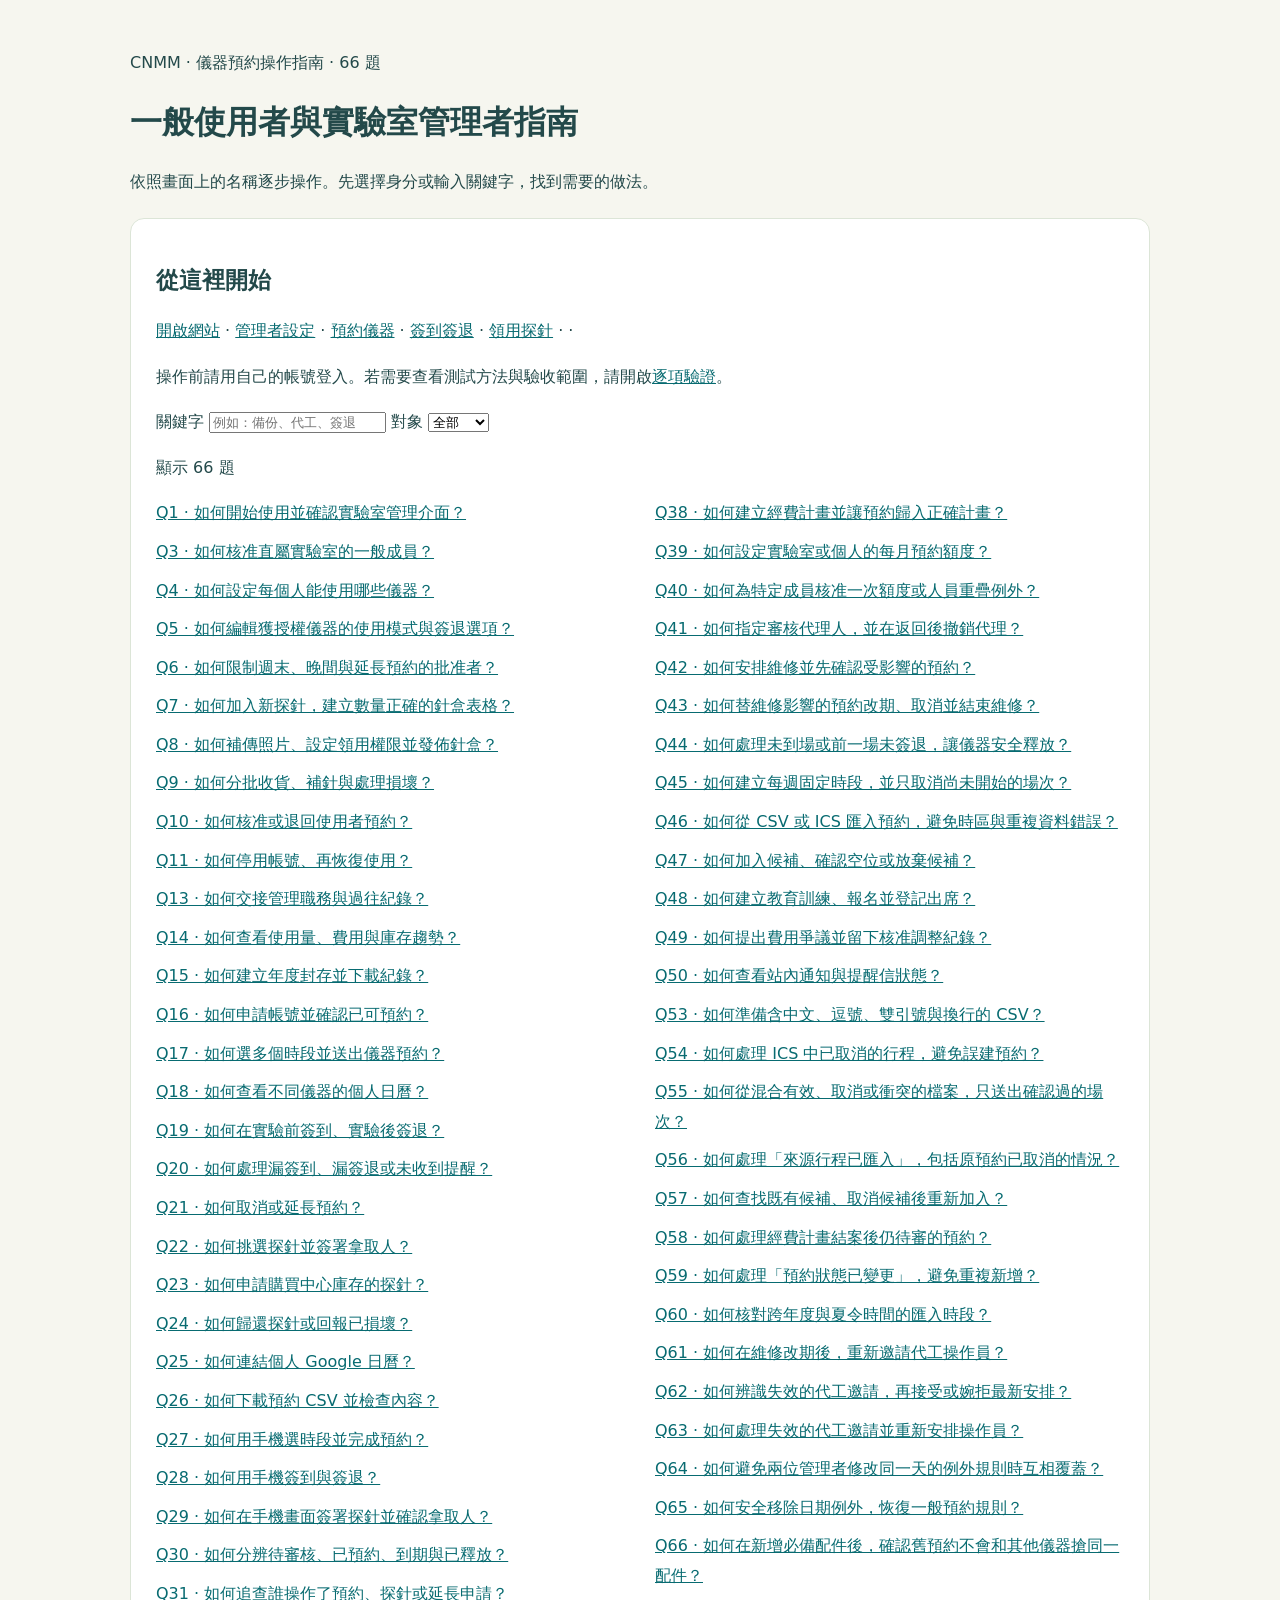
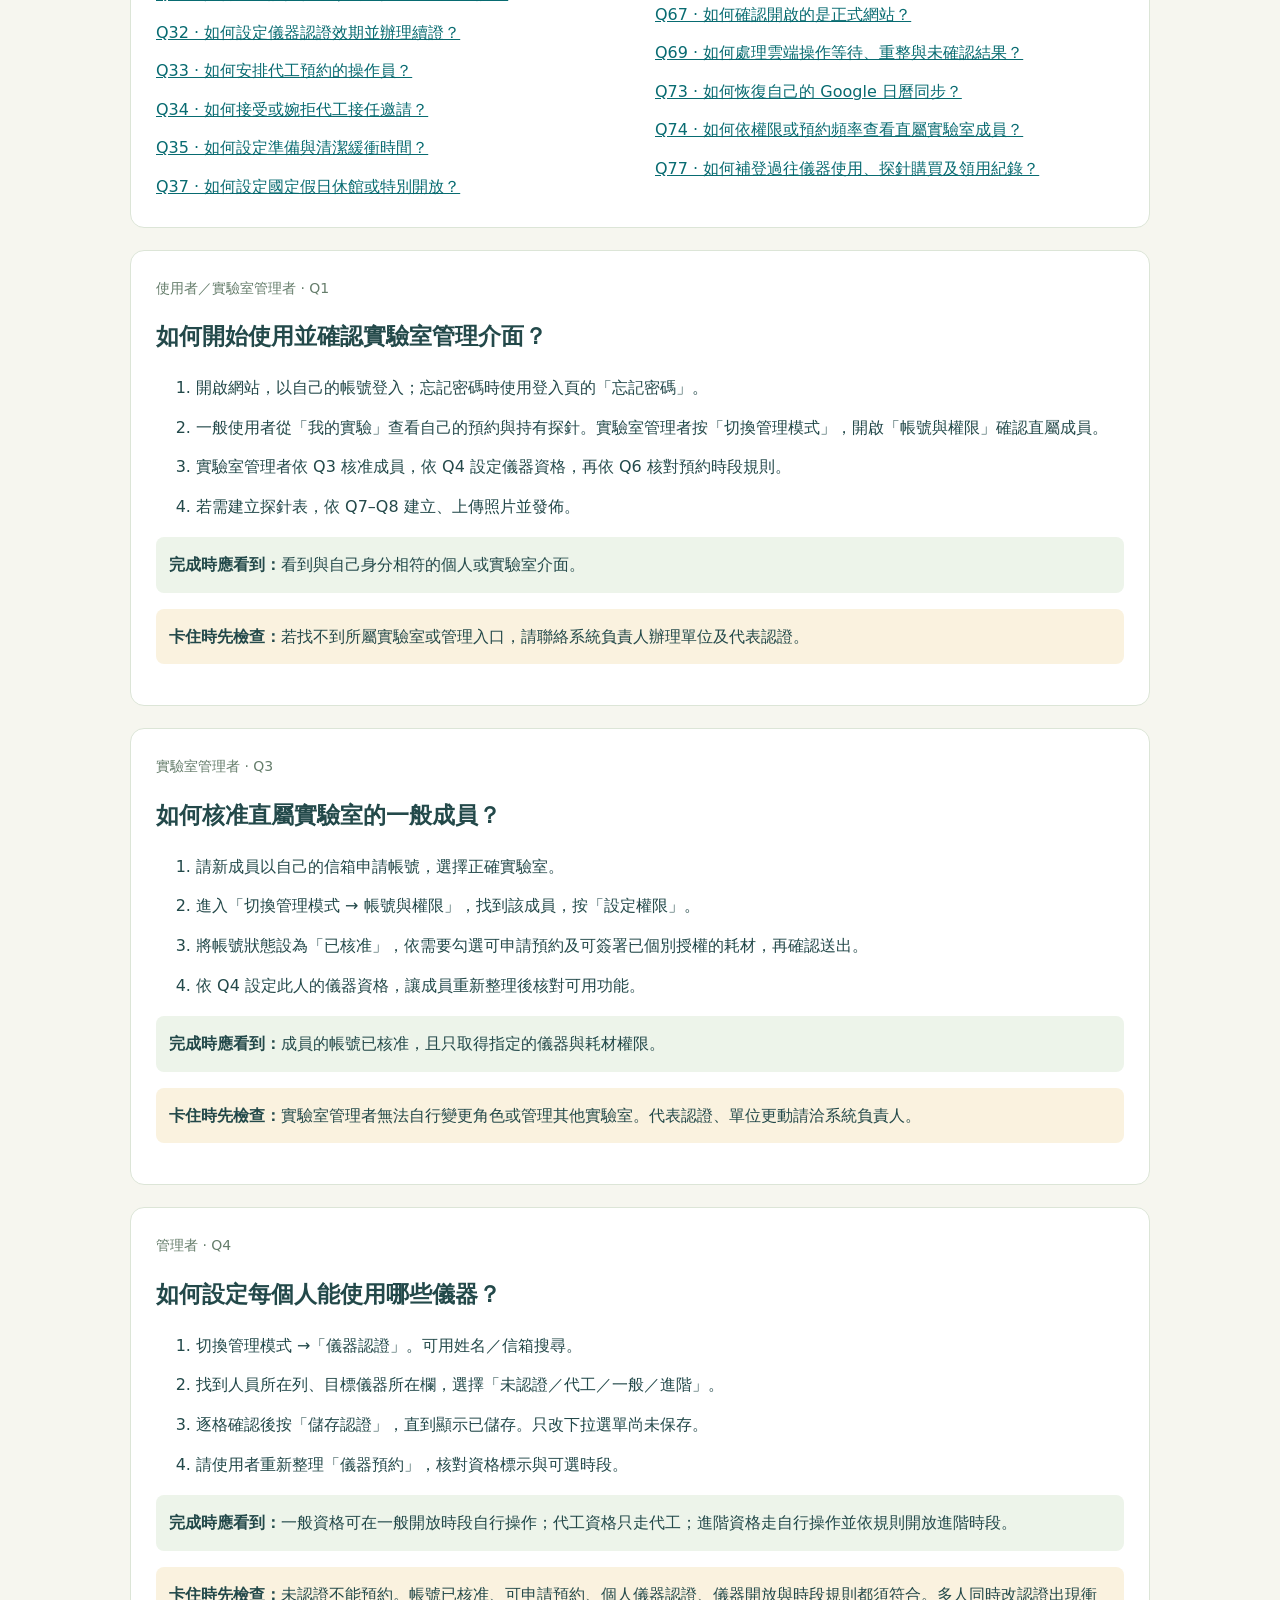
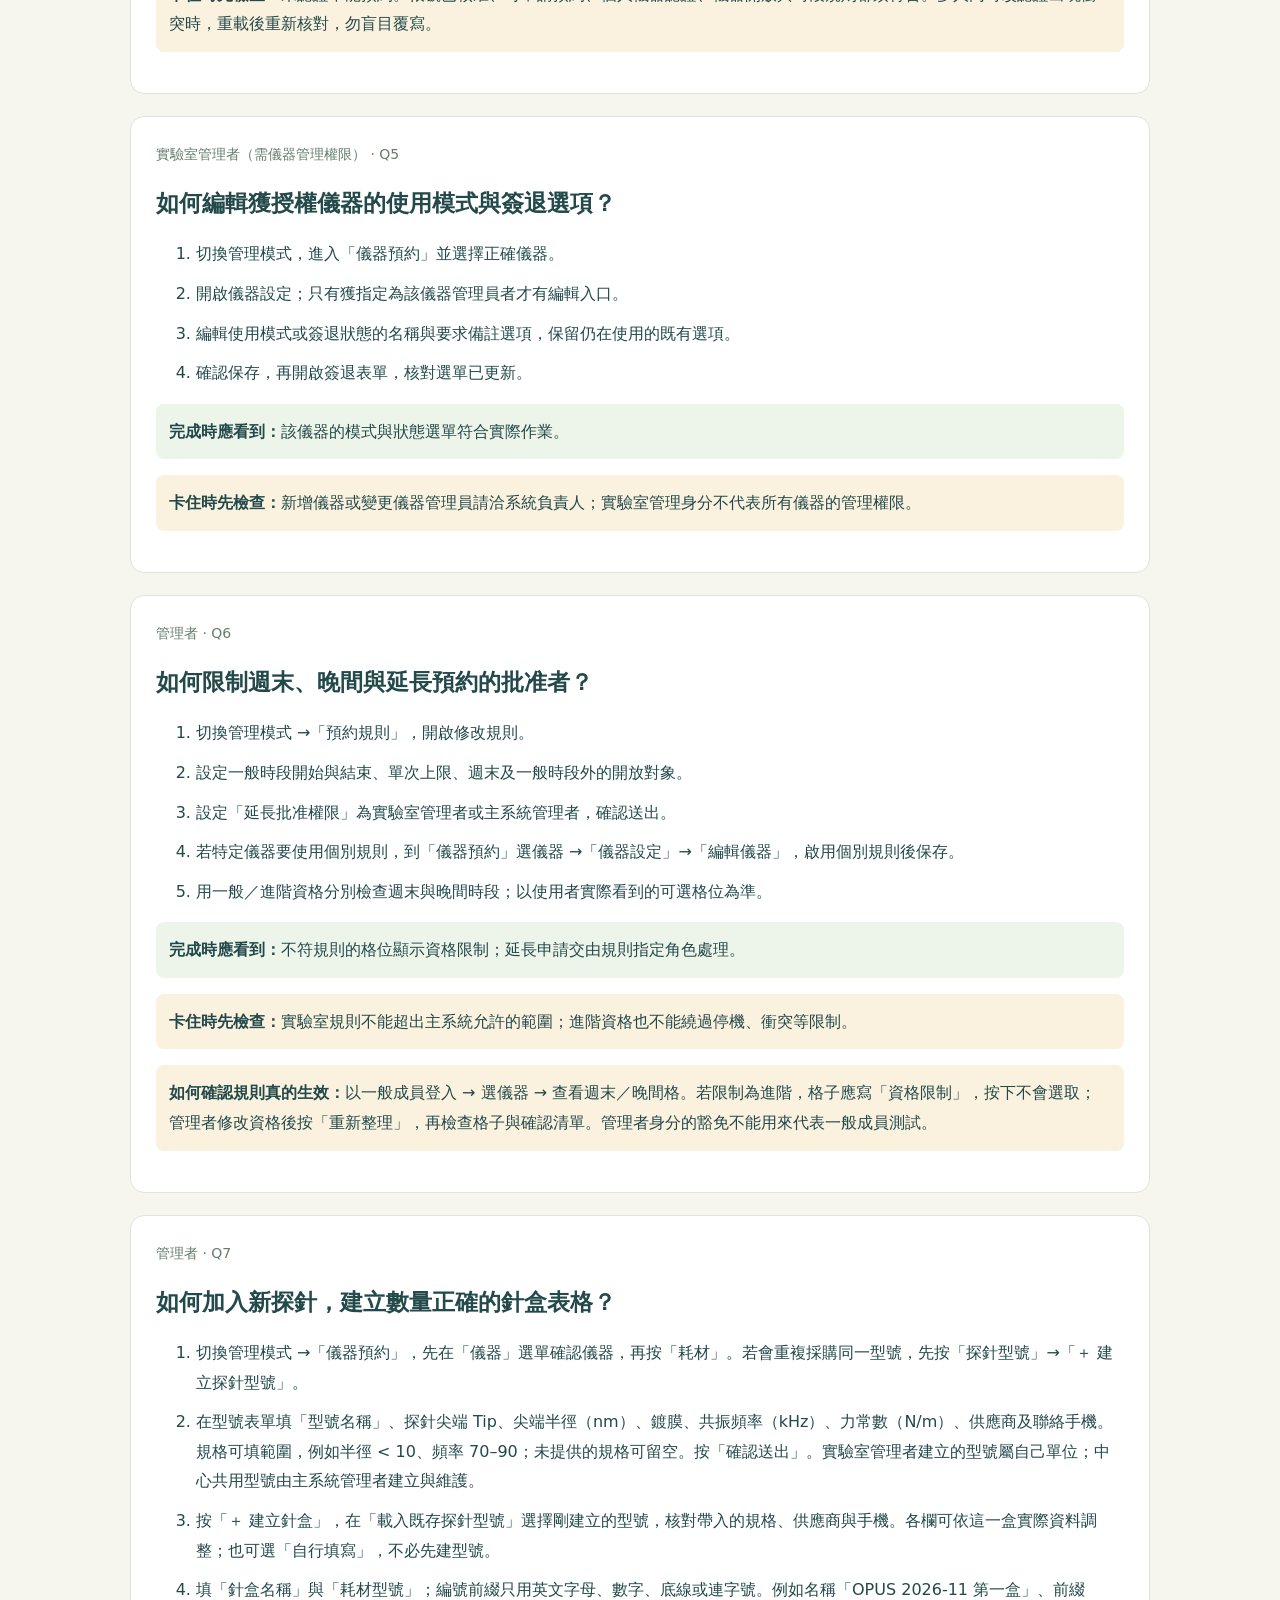
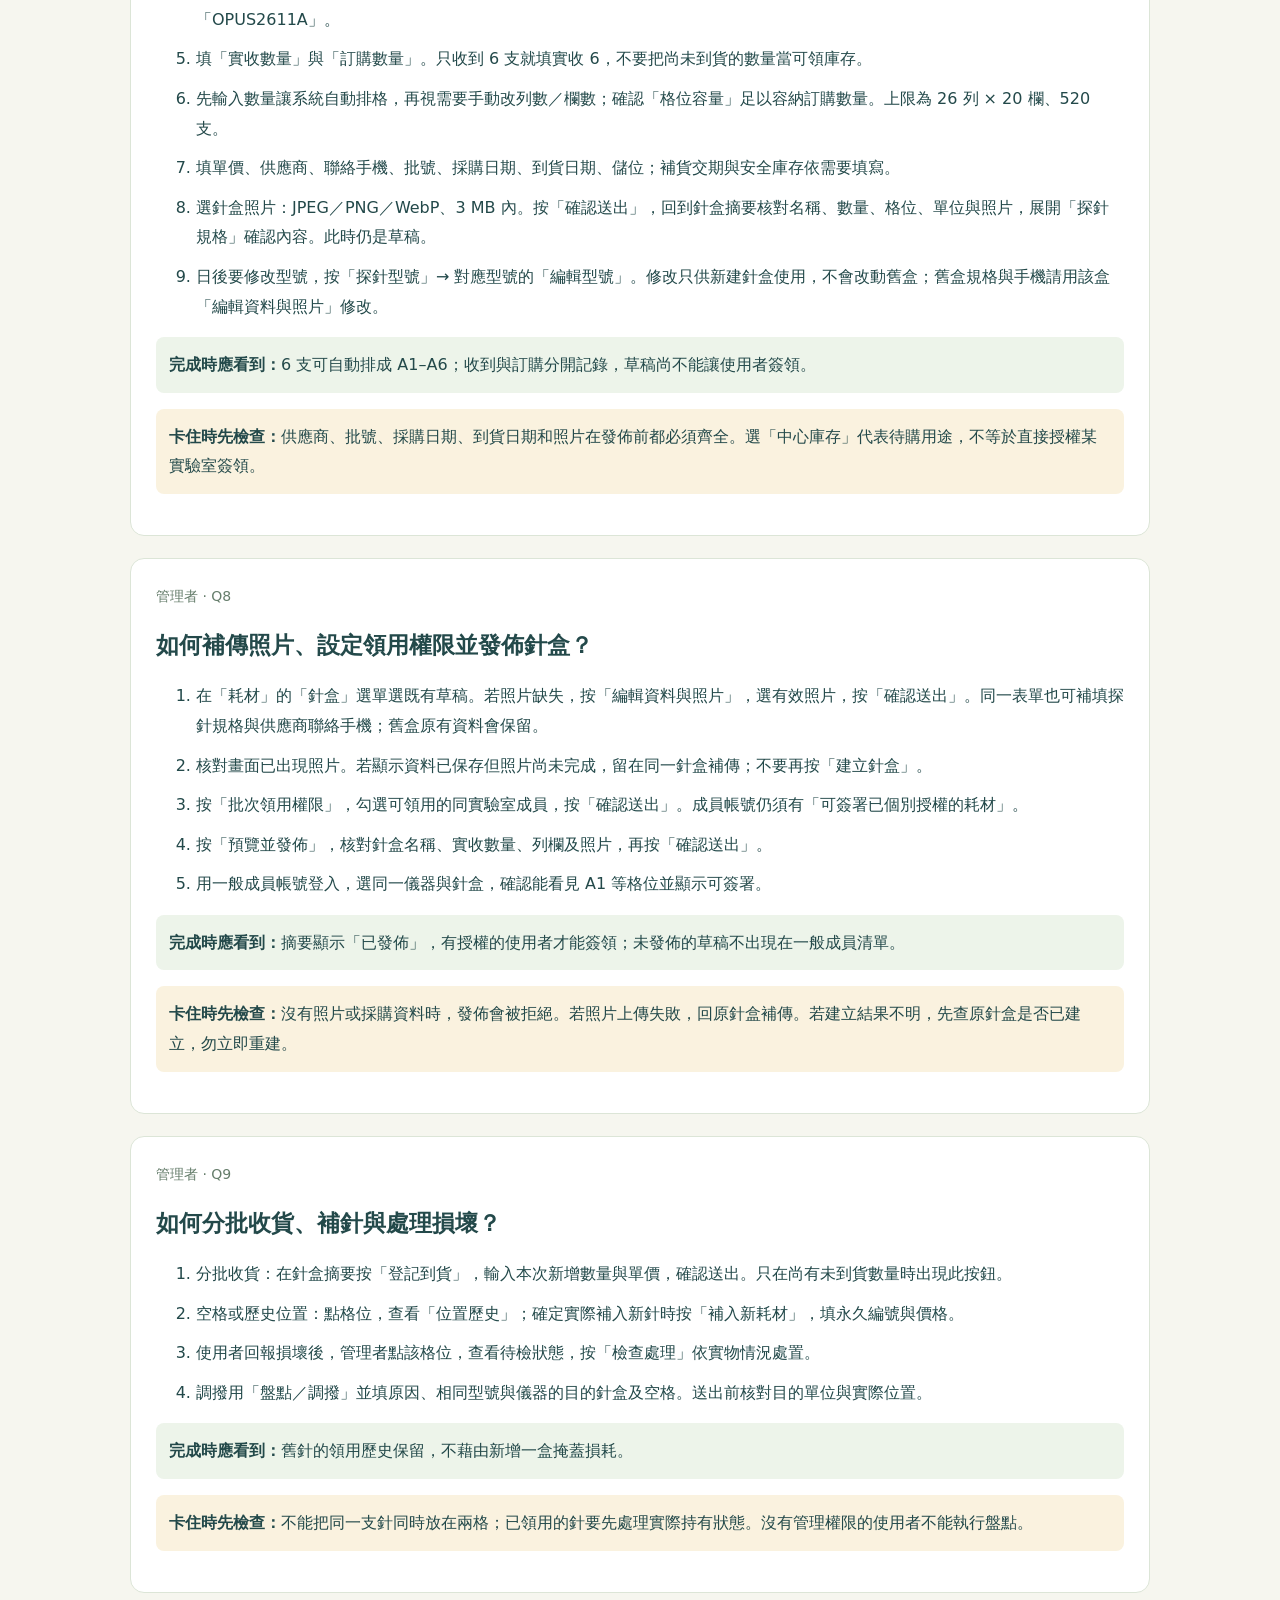
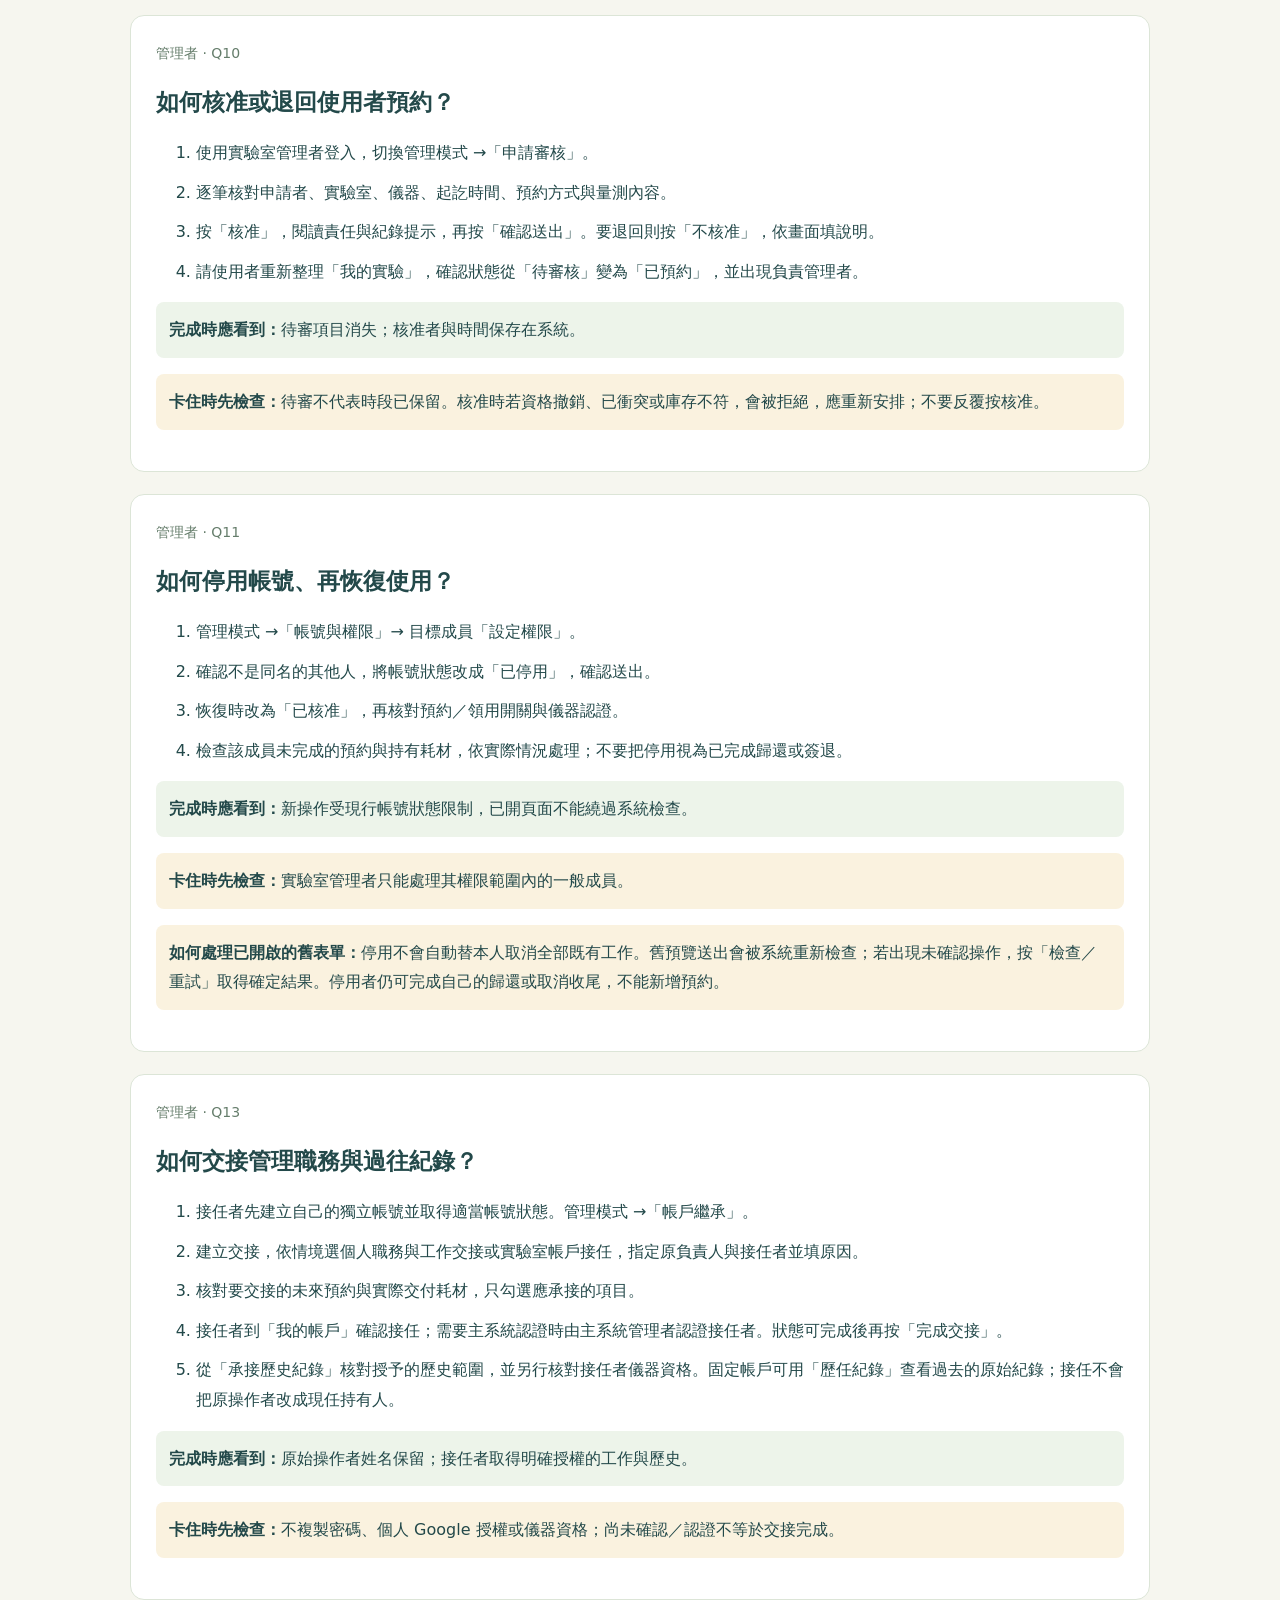
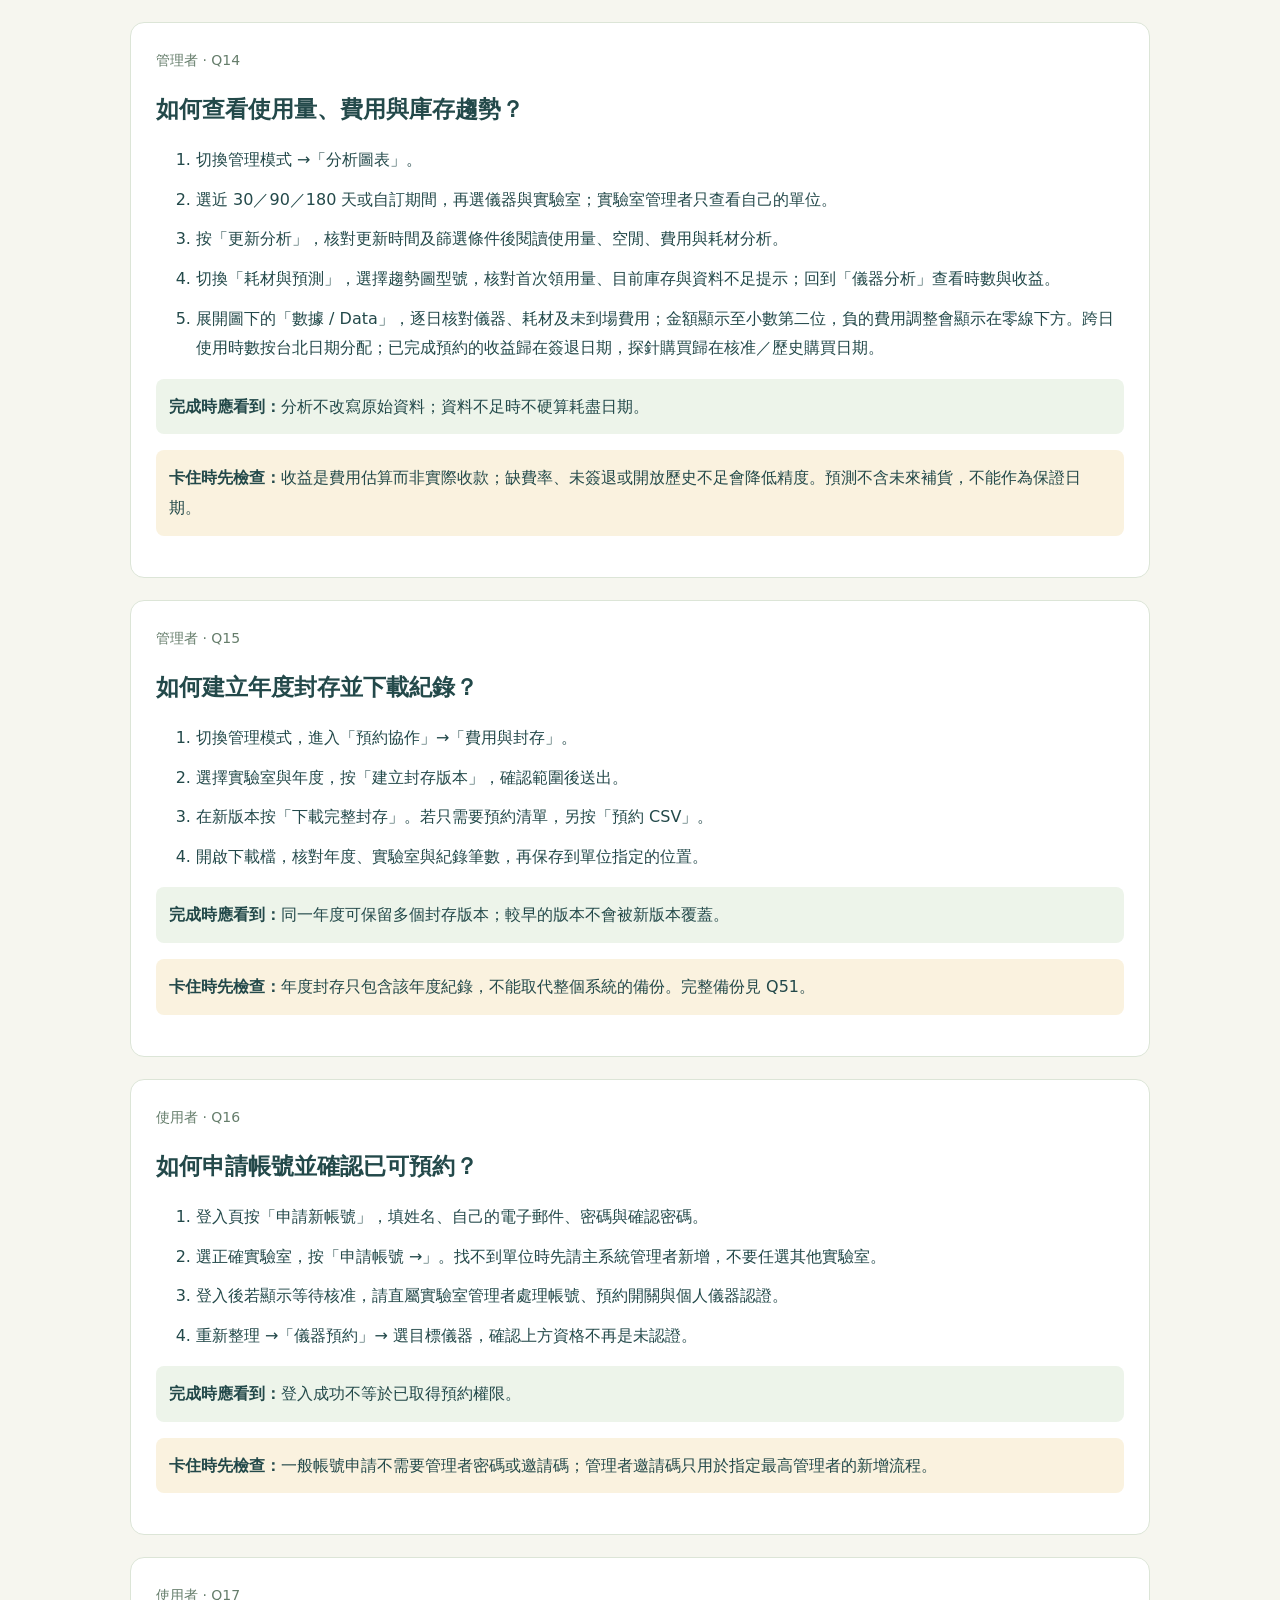
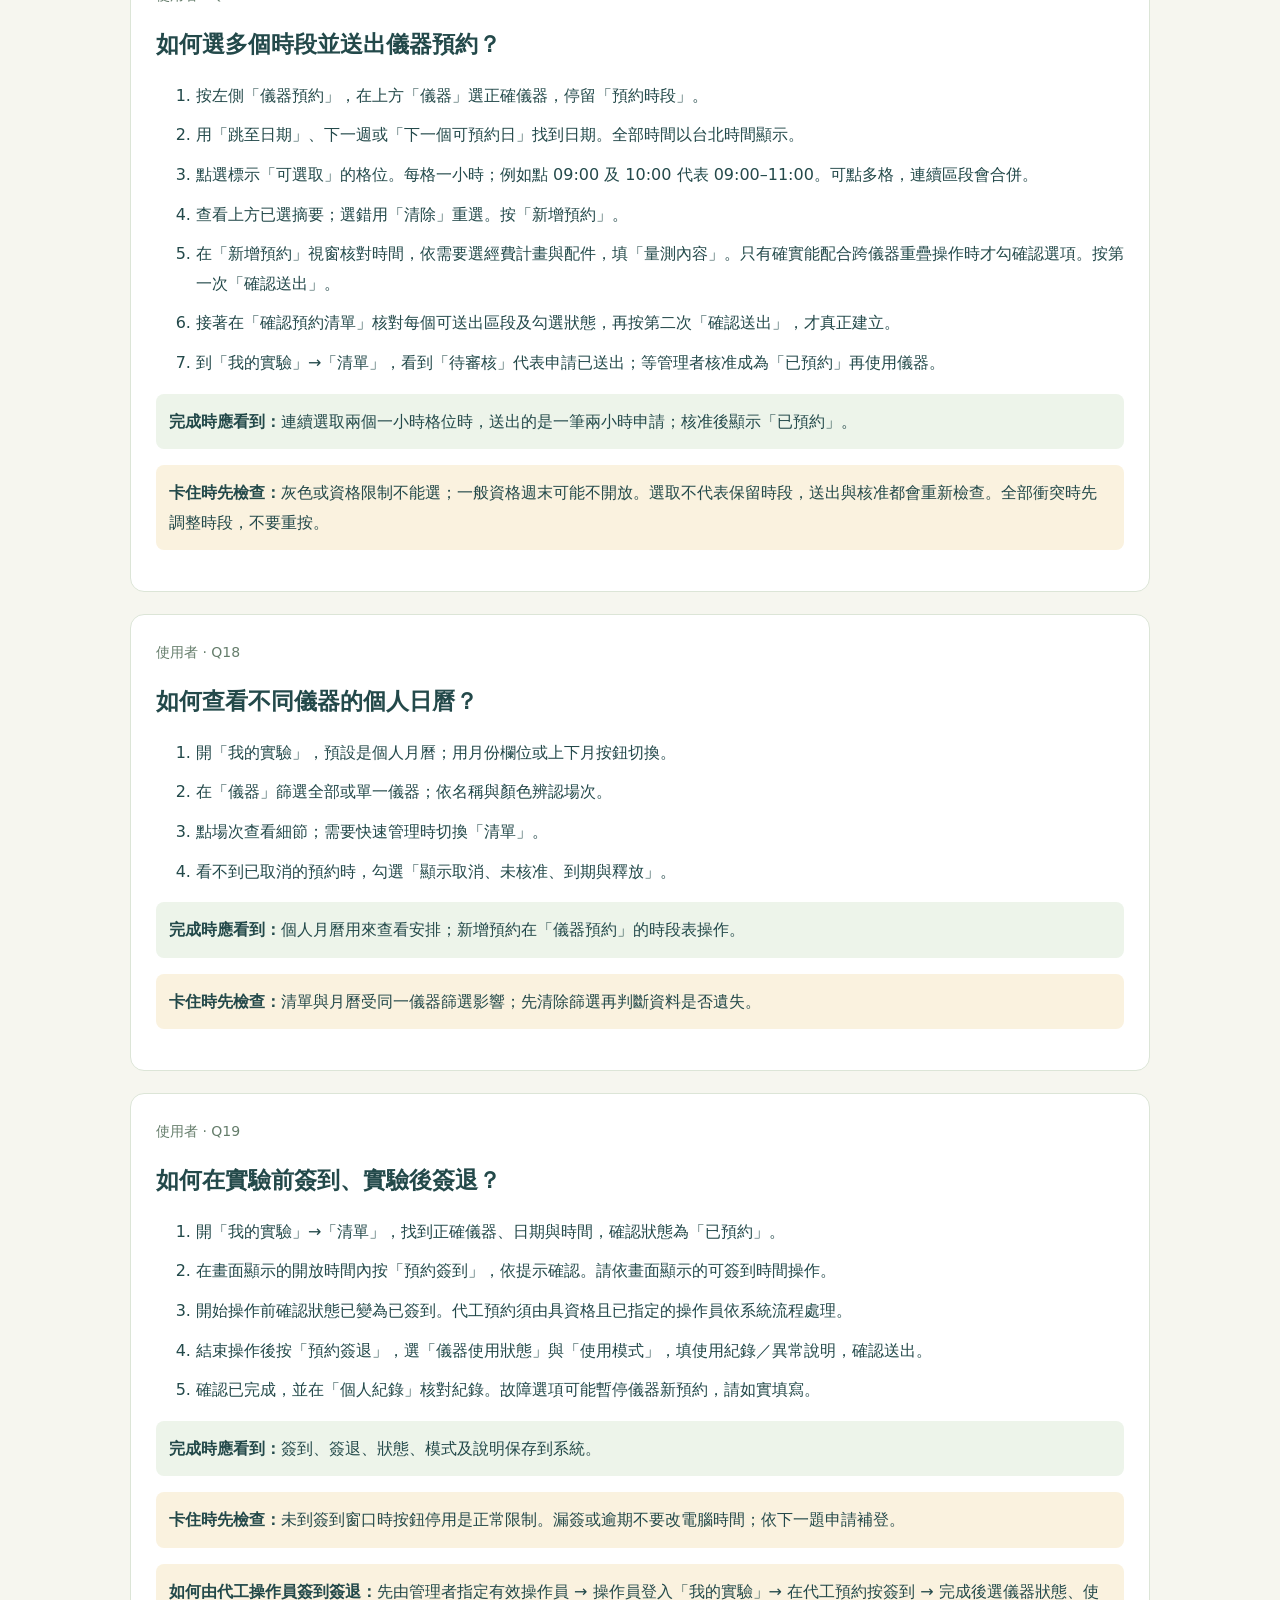
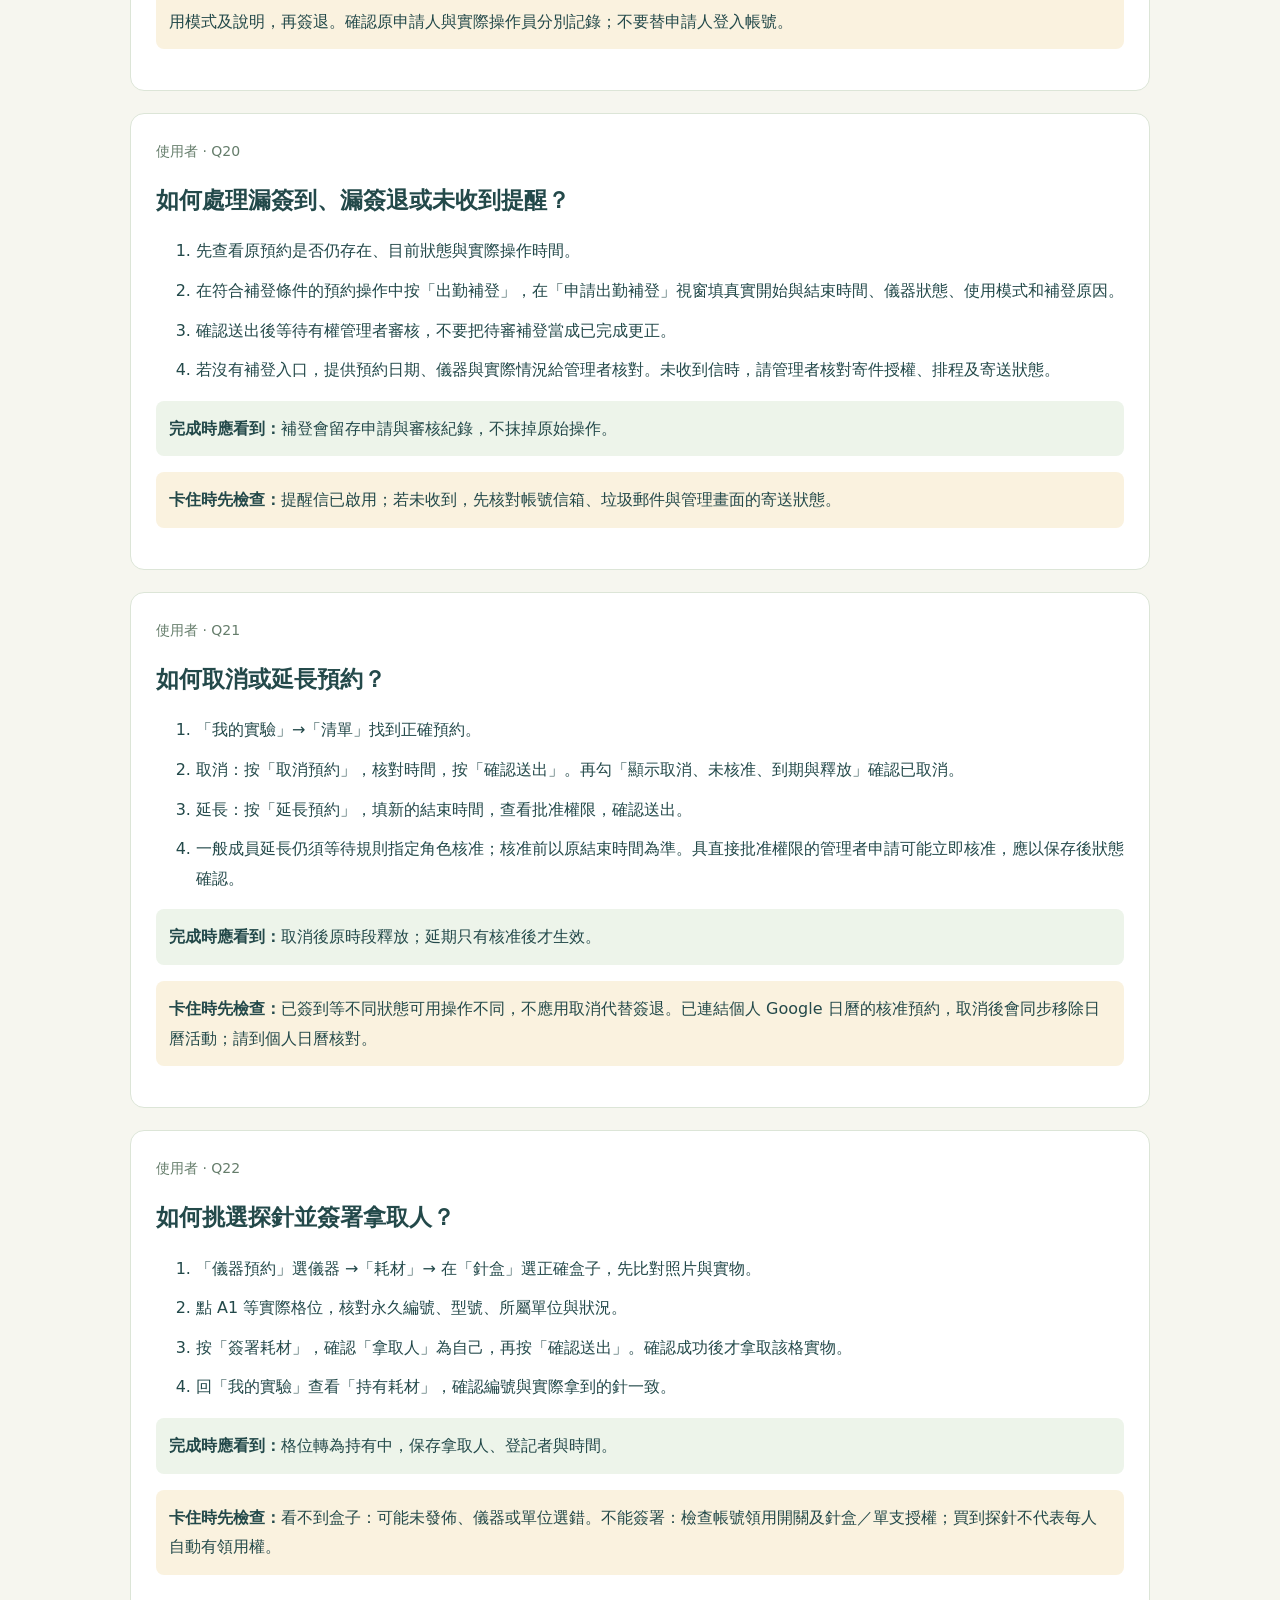
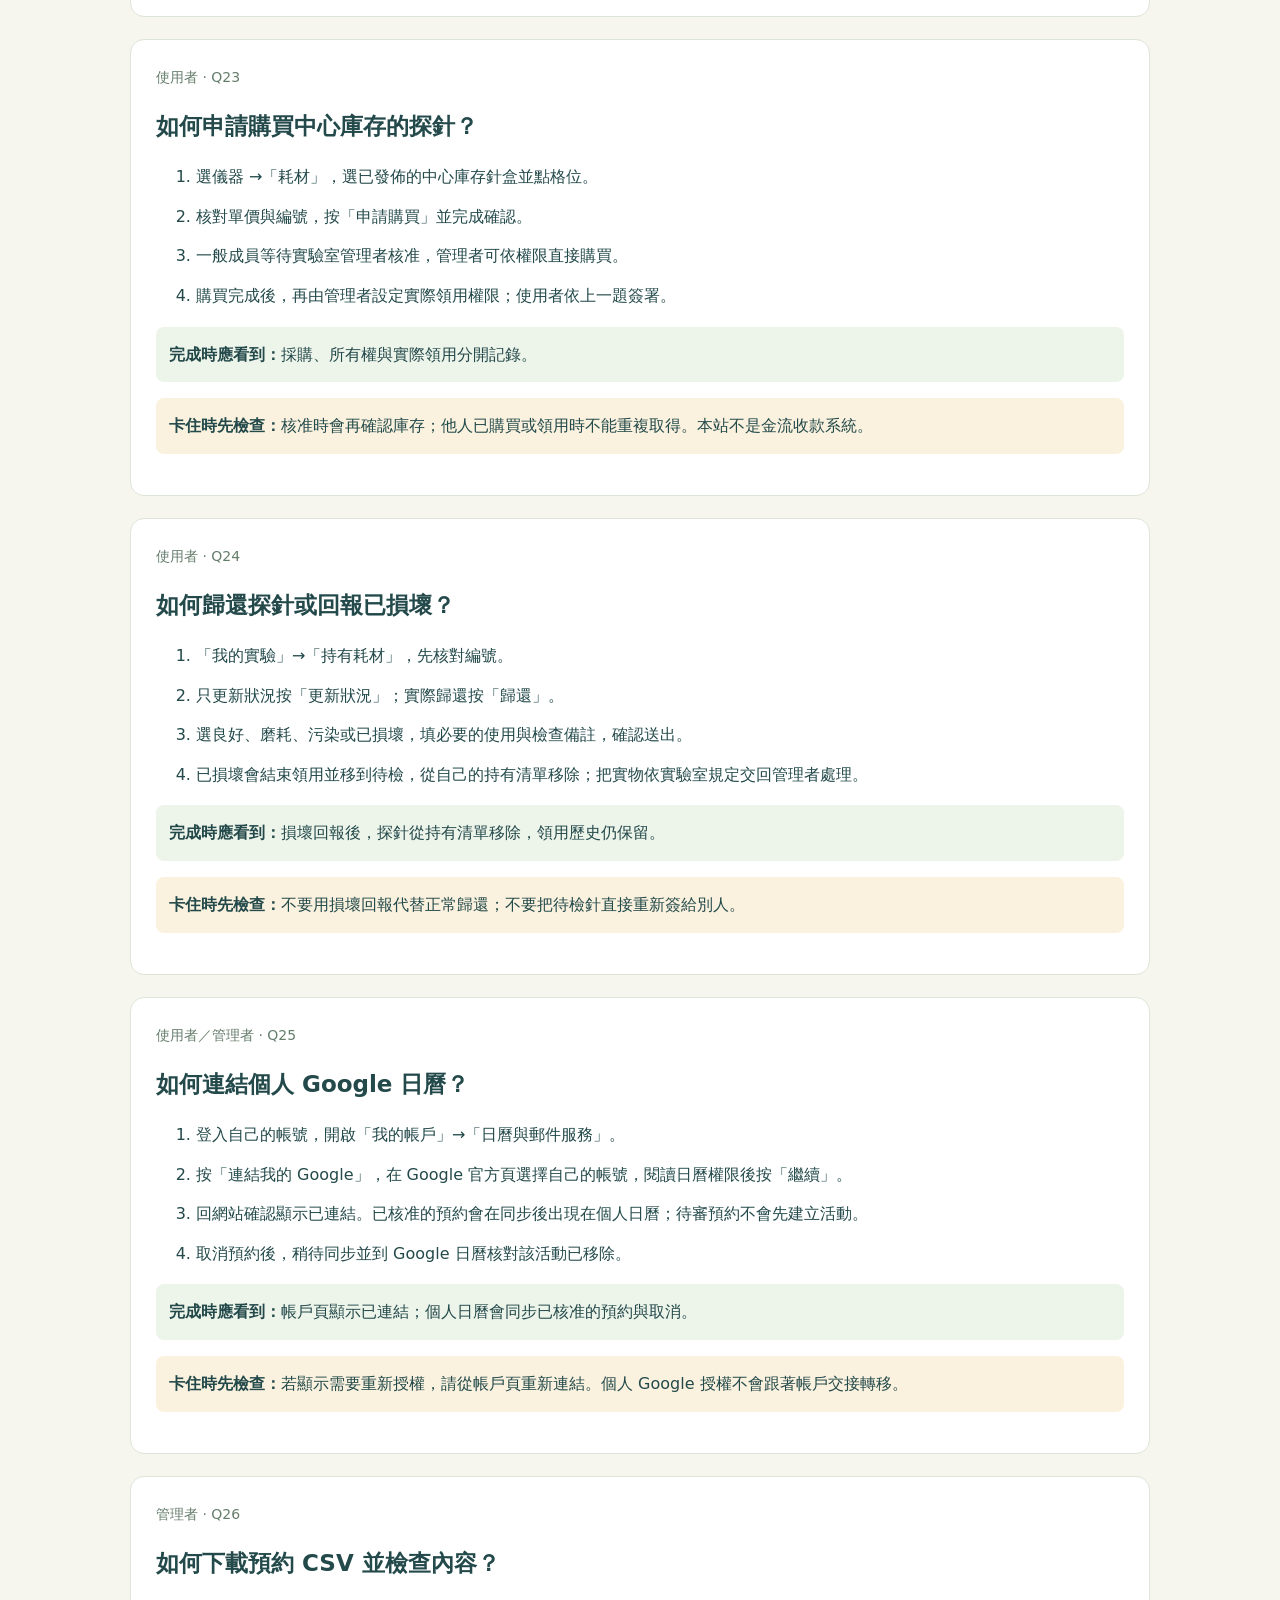
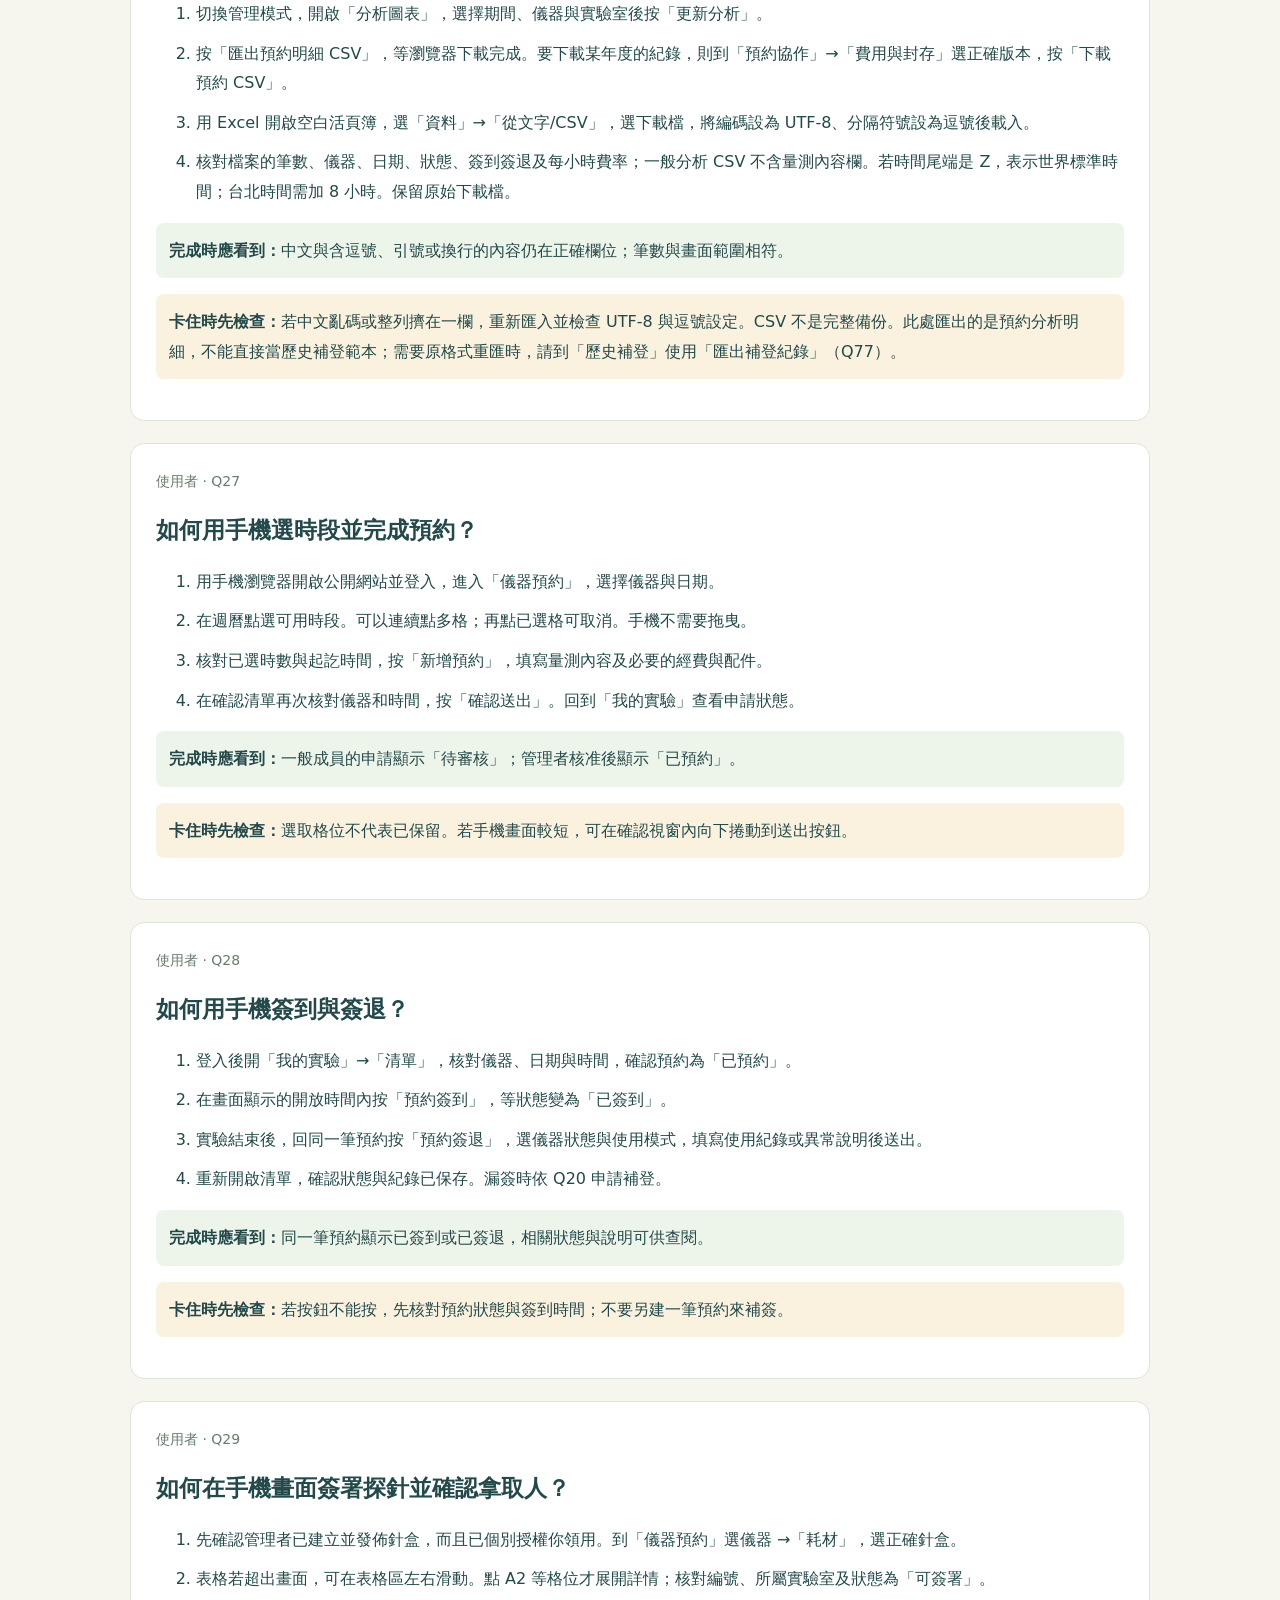
==== commit 896d4eaf: "Document probe models and box specifications" ====
--- a/guide/index.html
+++ b/guide/index.html
@@ -1,2 +1,2 @@
-<!doctype html><html lang="zh-Hant"><meta charset="utf-8"><meta name="viewport" content="width=device-width,initial-scale=1"><title>CNMM 操作指南 v6.2.0</title><style>body{font-family:system-ui,'Microsoft JhengHei',sans-serif;background:#f6f6ef;color:#23494a;max-width:1020px;margin:auto;padding:32px;line-height:1.85}h1,h2{line-height:1.45}h1{font-size:32px}h2{font-size:23px}a{color:#086b71}section,.panel{background:white;border:1px solid #dce5d7;border-radius:14px;padding:25px;margin:22px 0}li{margin:10px 0}nav{columns:2;column-gap:30px}nav a{display:block;break-inside:avoid;margin-bottom:9px}.role,.evidence{font-size:14px;color:#657d6b}.note{background:#faf2df;padding:13px;border-radius:8px}.success{background:#edf4ea;padding:13px;border-radius:8px}table{border-collapse:collapse;width:100%}td,th{border-bottom:1px solid #ddd;text-align:left;padding:12px;vertical-align:top}img{max-width:100%;border:1px solid #dce5d7;border-radius:12px}button{padding:8px 15px}[hidden]{display:none!important} @media(max-width:700px){body{padding:15px}section{padding:18px}nav{columns:1}}@media print{button{display:none}body{background:white;padding:0}section{break-inside:avoid}a{color:inherit}}</style><body><main><header><p>CNMM · 儀器預約操作指南 · 66 題</p><h1>一般使用者與實驗室管理者指南</h1><p>依照畫面上的名稱逐步操作。先選擇身分或輸入關鍵字，找到需要的做法。</p></header><div class="panel"><h2>從這裡開始</h2><p><a href="https://mind-instruments.github.io/">開啟網站</a> · <a href="#q1">管理者設定</a> · <a href="#q17">預約儀器</a> · <a href="#q19">簽到簽退</a> · <a href="#q22">領用探針</a> ·  · </p><p>操作前請用自己的帳號登入。若需要查看測試方法與驗收範圍，請開啟<a href="/qa.html">逐項驗證</a>。</p><label>關鍵字 <input id="guide-search" type="search" placeholder="例如：備份、代工、簽退"></label> <label>對象 <select id="guide-role"><option value="">全部</option><option>管理者</option><option>使用者</option><option>維運</option></select></label><p id="guide-count" role="status">顯示 66 題</p><nav><a href="#q1">Q1 · 如何開始使用並確認實驗室管理介面？</a><a href="#q3">Q3 · 如何核准直屬實驗室的一般成員？</a><a href="#q4">Q4 · 如何設定每個人能使用哪些儀器？</a><a href="#q5">Q5 · 如何編輯獲授權儀器的使用模式與簽退選項？</a><a href="#q6">Q6 · 如何限制週末、晚間與延長預約的批准者？</a><a href="#q7">Q7 · 如何加入新探針，建立數量正確的針盒表格？</a><a href="#q8">Q8 · 如何補傳照片、設定領用權限並發佈針盒？</a><a href="#q9">Q9 · 如何分批收貨、補針與處理損壞？</a><a href="#q10">Q10 · 如何核准或退回使用者預約？</a><a href="#q11">Q11 · 如何停用帳號、再恢復使用？</a><a href="#q13">Q13 · 如何交接管理職務與過往紀錄？</a><a href="#q14">Q14 · 如何查看使用量、費用與庫存趨勢？</a><a href="#q15">Q15 · 如何建立年度封存並下載紀錄？</a><a href="#q16">Q16 · 如何申請帳號並確認已可預約？</a><a href="#q17">Q17 · 如何選多個時段並送出儀器預約？</a><a href="#q18">Q18 · 如何查看不同儀器的個人日曆？</a><a href="#q19">Q19 · 如何在實驗前簽到、實驗後簽退？</a><a href="#q20">Q20 · 如何處理漏簽到、漏簽退或未收到提醒？</a><a href="#q21">Q21 · 如何取消或延長預約？</a><a href="#q22">Q22 · 如何挑選探針並簽署拿取人？</a><a href="#q23">Q23 · 如何申請購買中心庫存的探針？</a><a href="#q24">Q24 · 如何歸還探針或回報已損壞？</a><a href="#q25">Q25 · 如何連結個人 Google 日曆？</a><a href="#q26">Q26 · 如何下載預約 CSV 並檢查內容？</a><a href="#q27">Q27 · 如何用手機選時段並完成預約？</a><a href="#q28">Q28 · 如何用手機簽到與簽退？</a><a href="#q29">Q29 · 如何在手機畫面簽署探針並確認拿取人？</a><a href="#q30">Q30 · 如何分辨待審核、已預約、到期與已釋放？</a><a href="#q31">Q31 · 如何追查誰操作了預約、探針或延長申請？</a><a href="#q32">Q32 · 如何設定儀器認證效期並辦理續證？</a><a href="#q33">Q33 · 如何安排代工預約的操作員？</a><a href="#q34">Q34 · 如何接受或婉拒代工接任邀請？</a><a href="#q35">Q35 · 如何設定準備與清潔緩衝時間？</a><a href="#q37">Q37 · 如何設定國定假日休館或特別開放？</a><a href="#q38">Q38 · 如何建立經費計畫並讓預約歸入正確計畫？</a><a href="#q39">Q39 · 如何設定實驗室或個人的每月預約額度？</a><a href="#q40">Q40 · 如何為特定成員核准一次額度或人員重疊例外？</a><a href="#q41">Q41 · 如何指定審核代理人，並在返回後撤銷代理？</a><a href="#q42">Q42 · 如何安排維修並先確認受影響的預約？</a><a href="#q43">Q43 · 如何替維修影響的預約改期、取消並結束維修？</a><a href="#q44">Q44 · 如何處理未到場或前一場未簽退，讓儀器安全釋放？</a><a href="#q45">Q45 · 如何建立每週固定時段，並只取消尚未開始的場次？</a><a href="#q46">Q46 · 如何從 CSV 或 ICS 匯入預約，避免時區與重複資料錯誤？</a><a href="#q47">Q47 · 如何加入候補、確認空位或放棄候補？</a><a href="#q48">Q48 · 如何建立教育訓練、報名並登記出席？</a><a href="#q49">Q49 · 如何提出費用爭議並留下核准調整紀錄？</a><a href="#q50">Q50 · 如何查看站內通知與提醒信狀態？</a><a href="#q53">Q53 · 如何準備含中文、逗號、雙引號與換行的 CSV？</a><a href="#q54">Q54 · 如何處理 ICS 中已取消的行程，避免誤建預約？</a><a href="#q55">Q55 · 如何從混合有效、取消或衝突的檔案，只送出確認過的場次？</a><a href="#q56">Q56 · 如何處理「來源行程已匯入」，包括原預約已取消的情況？</a><a href="#q57">Q57 · 如何查找既有候補、取消候補後重新加入？</a><a href="#q58">Q58 · 如何處理經費計畫結案後仍待審的預約？</a><a href="#q59">Q59 · 如何處理「預約狀態已變更」，避免重複新增？</a><a href="#q60">Q60 · 如何核對跨年度與夏令時間的匯入時段？</a><a href="#q61">Q61 · 如何在維修改期後，重新邀請代工操作員？</a><a href="#q62">Q62 · 如何辨識失效的代工邀請，再接受或婉拒最新安排？</a><a href="#q63">Q63 · 如何處理失效的代工邀請並重新安排操作員？</a><a href="#q64">Q64 · 如何避免兩位管理者修改同一天的例外規則時互相覆蓋？</a><a href="#q65">Q65 · 如何安全移除日期例外，恢復一般預約規則？</a><a href="#q66">Q66 · 如何在新增必備配件後，確認舊預約不會和其他儀器搶同一配件？</a><a href="#q67">Q67 · 如何確認開啟的是正式網站？</a><a href="#q69">Q69 · 如何處理雲端操作等待、重整與未確認結果？</a><a href="#q73">Q73 · 如何恢復自己的 Google 日曆同步？</a><a href="#q74">Q74 · 如何依權限或預約頻率查看直屬實驗室成員？</a><a href="#q77">Q77 · 如何補登過往儀器使用、探針購買及領用紀錄？</a></nav></div><section id="q1"><div class="role">使用者／實驗室管理者 · Q1</div><h2>如何開始使用並確認實驗室管理介面？</h2><ol><li>開啟網站，以自己的帳號登入；忘記密碼時使用登入頁的「忘記密碼」。</li><li>一般使用者從「我的實驗」查看自己的預約與持有探針。實驗室管理者按「切換管理模式」，開啟「帳號與權限」確認直屬成員。</li><li>實驗室管理者依 Q3 核准成員，依 Q4 設定儀器資格，再依 Q6 核對預約時段規則。</li><li>若需建立探針表，依 Q7–Q8 建立、上傳照片並發佈。</li></ol><p class="success"><b>完成時應看到：</b>看到與自己身分相符的個人或實驗室介面。</p><p class="note"><b>卡住時先檢查：</b>若找不到所屬實驗室或管理入口，請聯絡系統負責人辦理單位及代表認證。</p></section><section id="q3"><div class="role">實驗室管理者 · Q3</div><h2>如何核准直屬實驗室的一般成員？</h2><ol><li>請新成員以自己的信箱申請帳號，選擇正確實驗室。</li><li>進入「切換管理模式 → 帳號與權限」，找到該成員，按「設定權限」。</li><li>將帳號狀態設為「已核准」，依需要勾選可申請預約及可簽署已個別授權的耗材，再確認送出。</li><li>依 Q4 設定此人的儀器資格，讓成員重新整理後核對可用功能。</li></ol><p class="success"><b>完成時應看到：</b>成員的帳號已核准，且只取得指定的儀器與耗材權限。</p><p class="note"><b>卡住時先檢查：</b>實驗室管理者無法自行變更角色或管理其他實驗室。代表認證、單位更動請洽系統負責人。</p></section><section id="q4"><div class="role">管理者 · Q4</div><h2>如何設定每個人能使用哪些儀器？</h2><ol><li>切換管理模式 →「儀器認證」。可用姓名／信箱搜尋。</li><li>找到人員所在列、目標儀器所在欄，選擇「未認證／代工／一般／進階」。</li><li>逐格確認後按「儲存認證」，直到顯示已儲存。只改下拉選單尚未保存。</li><li>請使用者重新整理「儀器預約」，核對資格標示與可選時段。</li></ol><p class="success"><b>完成時應看到：</b>一般資格可在一般開放時段自行操作；代工資格只走代工；進階資格走自行操作並依規則開放進階時段。</p><p class="note"><b>卡住時先檢查：</b>未認證不能預約。帳號已核准、可申請預約、個人儀器認證、儀器開放與時段規則都須符合。多人同時改認證出現衝突時，重載後重新核對，勿盲目覆寫。</p></section><section id="q5"><div class="role">實驗室管理者（需儀器管理權限） · Q5</div><h2>如何編輯獲授權儀器的使用模式與簽退選項？</h2><ol><li>切換管理模式，進入「儀器預約」並選擇正確儀器。</li><li>開啟儀器設定；只有獲指定為該儀器管理員者才有編輯入口。</li><li>編輯使用模式或簽退狀態的名稱與要求備註選項，保留仍在使用的既有選項。</li><li>確認保存，再開啟簽退表單，核對選單已更新。</li></ol><p class="success"><b>完成時應看到：</b>該儀器的模式與狀態選單符合實際作業。</p><p class="note"><b>卡住時先檢查：</b>新增儀器或變更儀器管理員請洽系統負責人；實驗室管理身分不代表所有儀器的管理權限。</p></section><section id="q6"><div class="role">管理者 · Q6</div><h2>如何限制週末、晚間與延長預約的批准者？</h2><ol><li>切換管理模式 →「預約規則」，開啟修改規則。</li><li>設定一般時段開始與結束、單次上限、週末及一般時段外的開放對象。</li><li>設定「延長批准權限」為實驗室管理者或主系統管理者，確認送出。</li><li>若特定儀器要使用個別規則，到「儀器預約」選儀器 →「儀器設定」→「編輯儀器」，啟用個別規則後保存。</li><li>用一般／進階資格分別檢查週末與晚間時段；以使用者實際看到的可選格位為準。</li></ol><p class="success"><b>完成時應看到：</b>不符規則的格位顯示資格限制；延長申請交由規則指定角色處理。</p><p class="note"><b>卡住時先檢查：</b>實驗室規則不能超出主系統允許的範圍；進階資格也不能繞過停機、衝突等限制。</p><p class="note"><b>如何確認規則真的生效：</b>以一般成員登入 → 選儀器 → 查看週末／晚間格。若限制為進階，格子應寫「資格限制」，按下不會選取；管理者修改資格後按「重新整理」，再檢查格子與確認清單。管理者身分的豁免不能用來代表一般成員測試。</p></section><section id="q7"><div class="role">管理者 · Q7</div><h2>如何加入新探針，建立數量正確的針盒表格？</h2><ol><li>切換管理模式 →「儀器預約」，先在「儀器」選單確認儀器，再按「耗材」→「＋ 建立針盒」。</li><li>填「針盒名稱」與「耗材型號」；編號前綴只用英文字母、數字、底線或連字號。例如名稱「OPUS 2026-11 第一盒」、前綴「OPUS2611A」。</li><li>填「實收數量」與「訂購數量」。只收到 6 支就填實收 6，不要把尚未到貨的數量當可領庫存。</li><li>先輸入數量讓系統自動排格，再視需要手動改列數／欄數；確認「格位容量」足以容納訂購數量。上限為 26 列 × 20 欄、520 支。</li><li>填單價、供應商、批號、採購日期、到貨日期、儲位；補貨交期與安全庫存依需要填寫。</li><li>選針盒照片：JPEG／PNG／WebP、3 MB 內。按「確認送出」，回到針盒摘要核對名稱、數量、格位、單位與照片。此時仍是草稿。</li></ol><p class="success"><b>完成時應看到：</b>6 支可自動排成 A1–A6；收到與訂購分開記錄，草稿尚不能讓使用者簽領。</p><p class="note"><b>卡住時先檢查：</b>供應商、批號、採購日期、到貨日期和照片在發佈前都必須齊全。選「中心庫存」代表待購用途，不等於直接授權某實驗室簽領。</p></section><section id="q8"><div class="role">管理者 · Q8</div><h2>如何補傳照片、設定領用權限並發佈針盒？</h2><ol><li>在「耗材」的「針盒」選單選既有草稿。若照片缺失，按「編輯資料與照片」，選有效照片，按「確認送出」。</li><li>核對畫面已出現照片。若顯示資料已保存但照片尚未完成，留在同一針盒補傳；不要再按「建立針盒」。</li><li>按「批次領用權限」，勾選可領用的同實驗室成員，按「確認送出」。成員帳號仍須有「可簽署已個別授權的耗材」。</li><li>按「預覽並發佈」，核對針盒名稱、實收數量、列欄及照片，再按「確認送出」。</li><li>用一般成員帳號登入，選同一儀器與針盒，確認能看見 A1 等格位並顯示可簽署。</li></ol><p class="success"><b>完成時應看到：</b>摘要顯示「已發佈」，有授權的使用者才能簽領；未發佈的草稿不出現在一般成員清單。</p><p class="note"><b>卡住時先檢查：</b>沒有照片或採購資料時，發佈會被拒絕。若照片上傳失敗，回原針盒補傳。若建立結果不明，先查原針盒是否已建立，勿立即重建。</p></section><section id="q9"><div class="role">管理者 · Q9</div><h2>如何分批收貨、補針與處理損壞？</h2><ol><li>分批收貨：在針盒摘要按「登記到貨」，輸入本次新增數量與單價，確認送出。只在尚有未到貨數量時出現此按鈕。</li><li>空格或歷史位置：點格位，查看「位置歷史」；確定實際補入新針時按「補入新耗材」，填永久編號與價格。</li><li>使用者回報損壞後，管理者點該格位，查看待檢狀態，按「檢查處理」依實物情況處置。</li><li>調撥用「盤點／調撥」並填原因、相同型號與儀器的目的針盒及空格。送出前核對目的單位與實際位置。</li></ol><p class="success"><b>完成時應看到：</b>舊針的領用歷史保留，不藉由新增一盒掩蓋損耗。</p><p class="note"><b>卡住時先檢查：</b>不能把同一支針同時放在兩格；已領用的針要先處理實際持有狀態。沒有管理權限的使用者不能執行盤點。</p></section><section id="q10"><div class="role">管理者 · Q10</div><h2>如何核准或退回使用者預約？</h2><ol><li>使用實驗室管理者登入，切換管理模式 →「申請審核」。</li><li>逐筆核對申請者、實驗室、儀器、起訖時間、預約方式與量測內容。</li><li>按「核准」，閱讀責任與紀錄提示，再按「確認送出」。要退回則按「不核准」，依畫面填說明。</li><li>請使用者重新整理「我的實驗」，確認狀態從「待審核」變為「已預約」，並出現負責管理者。</li></ol><p class="success"><b>完成時應看到：</b>待審項目消失；核准者與時間保存在系統。</p><p class="note"><b>卡住時先檢查：</b>待審不代表時段已保留。核准時若資格撤銷、已衝突或庫存不符，會被拒絕，應重新安排；不要反覆按核准。</p></section><section id="q11"><div class="role">管理者 · Q11</div><h2>如何停用帳號、再恢復使用？</h2><ol><li>管理模式 →「帳號與權限」→ 目標成員「設定權限」。</li><li>確認不是同名的其他人，將帳號狀態改成「已停用」，確認送出。</li><li>恢復時改為「已核准」，再核對預約／領用開關與儀器認證。</li><li>檢查該成員未完成的預約與持有耗材，依實際情況處理；不要把停用視為已完成歸還或簽退。</li></ol><p class="success"><b>完成時應看到：</b>新操作受現行帳號狀態限制，已開頁面不能繞過系統檢查。</p><p class="note"><b>卡住時先檢查：</b>實驗室管理者只能處理其權限範圍內的一般成員。</p><p class="note"><b>如何處理已開啟的舊表單：</b>停用不會自動替本人取消全部既有工作。舊預覽送出會被系統重新檢查；若出現未確認操作，按「檢查／重試」取得確定結果。停用者仍可完成自己的歸還或取消收尾，不能新增預約。</p></section><section id="q13"><div class="role">管理者 · Q13</div><h2>如何交接管理職務與過往紀錄？</h2><ol><li>接任者先建立自己的獨立帳號並取得適當帳號狀態。管理模式 →「帳戶繼承」。</li><li>建立交接，依情境選個人職務與工作交接或實驗室帳戶接任，指定原負責人與接任者並填原因。</li><li>核對要交接的未來預約與實際交付耗材，只勾選應承接的項目。</li><li>接任者到「我的帳戶」確認接任；需要主系統認證時由主系統管理者認證接任者。狀態可完成後再按「完成交接」。</li><li>從「承接歷史紀錄」核對授予的歷史範圍，並另行核對接任者儀器資格。固定帳戶可用「歷任紀錄」查看過去的原始紀錄；接任不會把原操作者改成現任持有人。</li></ol><p class="success"><b>完成時應看到：</b>原始操作者姓名保留；接任者取得明確授權的工作與歷史。</p><p class="note"><b>卡住時先檢查：</b>不複製密碼、個人 Google 授權或儀器資格；尚未確認／認證不等於交接完成。</p></section><section id="q14"><div class="role">管理者 · Q14</div><h2>如何查看使用量、費用與庫存趨勢？</h2><ol><li>切換管理模式 →「分析圖表」。</li><li>選近 30／90／180 天或自訂期間，再選儀器與實驗室；實驗室管理者只查看自己的單位。</li><li>按「更新分析」，核對更新時間及篩選條件後閱讀使用量、空閒、費用與耗材分析。</li><li>切換「耗材與預測」，選擇趨勢圖型號，核對首次領用量、目前庫存與資料不足提示；回到「儀器分析」查看時數與收益。</li><li>展開圖下的「數據 / Data」，逐日核對儀器、耗材及未到場費用；金額顯示至小數第二位，負的費用調整會顯示在零線下方。跨日使用時數按台北日期分配；已完成預約的收益歸在簽退日期，探針購買歸在核准／歷史購買日期。</li></ol><p class="success"><b>完成時應看到：</b>分析不改寫原始資料；資料不足時不硬算耗盡日期。</p><p class="note"><b>卡住時先檢查：</b>收益是費用估算而非實際收款；缺費率、未簽退或開放歷史不足會降低精度。預測不含未來補貨，不能作為保證日期。</p></section><section id="q15"><div class="role">管理者 · Q15</div><h2>如何建立年度封存並下載紀錄？</h2><ol><li>切換管理模式，進入「預約協作」→「費用與封存」。</li><li>選擇實驗室與年度，按「建立封存版本」，確認範圍後送出。</li><li>在新版本按「下載完整封存」。若只需要預約清單，另按「預約 CSV」。</li><li>開啟下載檔，核對年度、實驗室與紀錄筆數，再保存到單位指定的位置。</li></ol><p class="success"><b>完成時應看到：</b>同一年度可保留多個封存版本；較早的版本不會被新版本覆蓋。</p><p class="note"><b>卡住時先檢查：</b>年度封存只包含該年度紀錄，不能取代整個系統的備份。完整備份見 Q51。</p></section><section id="q16"><div class="role">使用者 · Q16</div><h2>如何申請帳號並確認已可預約？</h2><ol><li>登入頁按「申請新帳號」，填姓名、自己的電子郵件、密碼與確認密碼。</li><li>選正確實驗室，按「申請帳號 →」。找不到單位時先請主系統管理者新增，不要任選其他實驗室。</li><li>登入後若顯示等待核准，請直屬實驗室管理者處理帳號、預約開關與個人儀器認證。</li><li>重新整理 →「儀器預約」→ 選目標儀器，確認上方資格不再是未認證。</li></ol><p class="success"><b>完成時應看到：</b>登入成功不等於已取得預約權限。</p><p class="note"><b>卡住時先檢查：</b>一般帳號申請不需要管理者密碼或邀請碼；管理者邀請碼只用於指定最高管理者的新增流程。</p></section><section id="q17"><div class="role">使用者 · Q17</div><h2>如何選多個時段並送出儀器預約？</h2><ol><li>按左側「儀器預約」，在上方「儀器」選正確儀器，停留「預約時段」。</li><li>用「跳至日期」、下一週或「下一個可預約日」找到日期。全部時間以台北時間顯示。</li><li>點選標示「可選取」的格位。每格一小時；例如點 09:00 及 10:00 代表 09:00–11:00。可點多格，連續區段會合併。</li><li>查看上方已選摘要；選錯用「清除」重選。按「新增預約」。</li><li>在「新增預約」視窗核對時間，依需要選經費計畫與配件，填「量測內容」。只有確實能配合跨儀器重疊操作時才勾確認選項。按第一次「確認送出」。</li><li>接著在「確認預約清單」核對每個可送出區段及勾選狀態，再按第二次「確認送出」，才真正建立。</li><li>到「我的實驗」→「清單」，看到「待審核」代表申請已送出；等管理者核准成為「已預約」再使用儀器。</li></ol><p class="success"><b>完成時應看到：</b>連續選取兩個一小時格位時，送出的是一筆兩小時申請；核准後顯示「已預約」。</p><p class="note"><b>卡住時先檢查：</b>灰色或資格限制不能選；一般資格週末可能不開放。選取不代表保留時段，送出與核准都會重新檢查。全部衝突時先調整時段，不要重按。</p></section><section id="q18"><div class="role">使用者 · Q18</div><h2>如何查看不同儀器的個人日曆？</h2><ol><li>開「我的實驗」，預設是個人月曆；用月份欄位或上下月按鈕切換。</li><li>在「儀器」篩選全部或單一儀器；依名稱與顏色辨認場次。</li><li>點場次查看細節；需要快速管理時切換「清單」。</li><li>看不到已取消的預約時，勾選「顯示取消、未核准、到期與釋放」。</li></ol><p class="success"><b>完成時應看到：</b>個人月曆用來查看安排；新增預約在「儀器預約」的時段表操作。</p><p class="note"><b>卡住時先檢查：</b>清單與月曆受同一儀器篩選影響；先清除篩選再判斷資料是否遺失。</p></section><section id="q19"><div class="role">使用者 · Q19</div><h2>如何在實驗前簽到、實驗後簽退？</h2><ol><li>開「我的實驗」→「清單」，找到正確儀器、日期與時間，確認狀態為「已預約」。</li><li>在畫面顯示的開放時間內按「預約簽到」，依提示確認。請依畫面顯示的可簽到時間操作。</li><li>開始操作前確認狀態已變為已簽到。代工預約須由具資格且已指定的操作員依系統流程處理。</li><li>結束操作後按「預約簽退」，選「儀器使用狀態」與「使用模式」，填使用紀錄／異常說明，確認送出。</li><li>確認已完成，並在「個人紀錄」核對紀錄。故障選項可能暫停儀器新預約，請如實填寫。</li></ol><p class="success"><b>完成時應看到：</b>簽到、簽退、狀態、模式及說明保存到系統。</p><p class="note"><b>卡住時先檢查：</b>未到簽到窗口時按鈕停用是正常限制。漏簽或逾期不要改電腦時間；依下一題申請補登。</p><p class="note"><b>如何由代工操作員簽到簽退：</b>先由管理者指定有效操作員 → 操作員登入「我的實驗」→ 在代工預約按簽到 → 完成後選儀器狀態、使用模式及說明，再簽退。確認原申請人與實際操作員分別記錄；不要替申請人登入帳號。</p></section><section id="q20"><div class="role">使用者 · Q20</div><h2>如何處理漏簽到、漏簽退或未收到提醒？</h2><ol><li>先查看原預約是否仍存在、目前狀態與實際操作時間。</li><li>在符合補登條件的預約操作中按「出勤補登」，在「申請出勤補登」視窗填真實開始與結束時間、儀器狀態、使用模式和補登原因。</li><li>確認送出後等待有權管理者審核，不要把待審補登當成已完成更正。</li><li>若沒有補登入口，提供預約日期、儀器與實際情況給管理者核對。未收到信時，請管理者核對寄件授權、排程及寄送狀態。</li></ol><p class="success"><b>完成時應看到：</b>補登會留存申請與審核紀錄，不抹掉原始操作。</p><p class="note"><b>卡住時先檢查：</b>提醒信已啟用；若未收到，先核對帳號信箱、垃圾郵件與管理畫面的寄送狀態。</p></section><section id="q21"><div class="role">使用者 · Q21</div><h2>如何取消或延長預約？</h2><ol><li>「我的實驗」→「清單」找到正確預約。</li><li>取消：按「取消預約」，核對時間，按「確認送出」。再勾「顯示取消、未核准、到期與釋放」確認已取消。</li><li>延長：按「延長預約」，填新的結束時間，查看批准權限，確認送出。</li><li>一般成員延長仍須等待規則指定角色核准；核准前以原結束時間為準。具直接批准權限的管理者申請可能立即核准，應以保存後狀態確認。</li></ol><p class="success"><b>完成時應看到：</b>取消後原時段釋放；延期只有核准後才生效。</p><p class="note"><b>卡住時先檢查：</b>已簽到等不同狀態可用操作不同，不應用取消代替簽退。已連結個人 Google 日曆的核准預約，取消後會同步移除日曆活動；請到個人日曆核對。</p></section><section id="q22"><div class="role">使用者 · Q22</div><h2>如何挑選探針並簽署拿取人？</h2><ol><li>「儀器預約」選儀器 →「耗材」→ 在「針盒」選正確盒子，先比對照片與實物。</li><li>點 A1 等實際格位，核對永久編號、型號、所屬單位與狀況。</li><li>按「簽署耗材」，確認「拿取人」為自己，再按「確認送出」。確認成功後才拿取該格實物。</li><li>回「我的實驗」查看「持有耗材」，確認編號與實際拿到的針一致。</li></ol><p class="success"><b>完成時應看到：</b>格位轉為持有中，保存拿取人、登記者與時間。</p><p class="note"><b>卡住時先檢查：</b>看不到盒子：可能未發佈、儀器或單位選錯。不能簽署：檢查帳號領用開關及針盒／單支授權；買到探針不代表每人自動有領用權。</p></section><section id="q23"><div class="role">使用者 · Q23</div><h2>如何申請購買中心庫存的探針？</h2><ol><li>選儀器 →「耗材」，選已發佈的中心庫存針盒並點格位。</li><li>核對單價與編號，按「申請購買」並完成確認。</li><li>一般成員等待實驗室管理者核准，管理者可依權限直接購買。</li><li>購買完成後，再由管理者設定實際領用權限；使用者依上一題簽署。</li></ol><p class="success"><b>完成時應看到：</b>採購、所有權與實際領用分開記錄。</p><p class="note"><b>卡住時先檢查：</b>核准時會再確認庫存；他人已購買或領用時不能重複取得。本站不是金流收款系統。</p></section><section id="q24"><div class="role">使用者 · Q24</div><h2>如何歸還探針或回報已損壞？</h2><ol><li>「我的實驗」→「持有耗材」，先核對編號。</li><li>只更新狀況按「更新狀況」；實際歸還按「歸還」。</li><li>選良好、磨耗、污染或已損壞，填必要的使用與檢查備註，確認送出。</li><li>已損壞會結束領用並移到待檢，從自己的持有清單移除；把實物依實驗室規定交回管理者處理。</li></ol><p class="success"><b>完成時應看到：</b>損壞回報後，探針從持有清單移除，領用歷史仍保留。</p><p class="note"><b>卡住時先檢查：</b>不要用損壞回報代替正常歸還；不要把待檢針直接重新簽給別人。</p></section><section id="q25"><div class="role">使用者／管理者 · Q25</div><h2>如何連結個人 Google 日曆？</h2><ol><li>登入自己的帳號，開啟「我的帳戶」→「日曆與郵件服務」。</li><li>按「連結我的 Google」，在 Google 官方頁選擇自己的帳號，閱讀日曆權限後按「繼續」。</li><li>回網站確認顯示已連結。已核准的預約會在同步後出現在個人日曆；待審預約不會先建立活動。</li><li>取消預約後，稍待同步並到 Google 日曆核對該活動已移除。</li></ol><p class="success"><b>完成時應看到：</b>帳戶頁顯示已連結；個人日曆會同步已核准的預約與取消。</p><p class="note"><b>卡住時先檢查：</b>若顯示需要重新授權，請從帳戶頁重新連結。個人 Google 授權不會跟著帳戶交接轉移。</p></section><section id="q26"><div class="role">管理者 · Q26</div><h2>如何下載預約 CSV 並檢查內容？</h2><ol><li>切換管理模式，開啟「分析圖表」，選擇期間、儀器與實驗室後按「更新分析」。</li><li>按「匯出預約明細 CSV」，等瀏覽器下載完成。要下載某年度的紀錄，則到「預約協作」→「費用與封存」選正確版本，按「下載預約 CSV」。</li><li>用 Excel 開啟空白活頁簿，選「資料」→「從文字/CSV」，選下載檔，將編碼設為 UTF-8、分隔符號設為逗號後載入。</li><li>核對檔案的筆數、儀器、日期、狀態、簽到簽退及每小時費率；一般分析 CSV 不含量測內容欄。若時間尾端是 Z，表示世界標準時間；台北時間需加 8 小時。保留原始下載檔。</li></ol><p class="success"><b>完成時應看到：</b>中文與含逗號、引號或換行的內容仍在正確欄位；筆數與畫面範圍相符。</p><p class="note"><b>卡住時先檢查：</b>若中文亂碼或整列擠在一欄，重新匯入並檢查 UTF-8 與逗號設定。CSV 不是完整備份。此處匯出的是預約分析明細，不能直接當歷史補登範本；需要原格式重匯時，請到「歷史補登」使用「匯出補登紀錄」（Q77）。</p></section><section id="q27"><div class="role">使用者 · Q27</div><h2>如何用手機選時段並完成預約？</h2><ol><li>用手機瀏覽器開啟公開網站並登入，進入「儀器預約」，選擇儀器與日期。</li><li>在週曆點選可用時段。可以連續點多格；再點已選格可取消。手機不需要拖曳。</li><li>核對已選時數與起訖時間，按「新增預約」，填寫量測內容及必要的經費與配件。</li><li>在確認清單再次核對儀器和時間，按「確認送出」。回到「我的實驗」查看申請狀態。</li></ol><p class="success"><b>完成時應看到：</b>一般成員的申請顯示「待審核」；管理者核准後顯示「已預約」。</p><p class="note"><b>卡住時先檢查：</b>選取格位不代表已保留。若手機畫面較短，可在確認視窗內向下捲動到送出按鈕。</p></section><section id="q28"><div class="role">使用者 · Q28</div><h2>如何用手機簽到與簽退？</h2><ol><li>登入後開「我的實驗」→「清單」，核對儀器、日期與時間，確認預約為「已預約」。</li><li>在畫面顯示的開放時間內按「預約簽到」，等狀態變為「已簽到」。</li><li>實驗結束後，回同一筆預約按「預約簽退」，選儀器狀態與使用模式，填寫使用紀錄或異常說明後送出。</li><li>重新開啟清單，確認狀態與紀錄已保存。漏簽時依 Q20 申請補登。</li></ol><p class="success"><b>完成時應看到：</b>同一筆預約顯示已簽到或已簽退，相關狀態與說明可供查閱。</p><p class="note"><b>卡住時先檢查：</b>若按鈕不能按，先核對預約狀態與簽到時間；不要另建一筆預約來補簽。</p></section><section id="q29"><div class="role">使用者 · Q29</div><h2>如何在手機畫面簽署探針並確認拿取人？</h2><ol><li>先確認管理者已建立並發佈針盒，而且已個別授權你領用。到「儀器預約」選儀器 →「耗材」，選正確針盒。</li><li>表格若超出畫面，可在表格區左右滑動。點 A2 等格位才展開詳情；核對編號、所屬實驗室及狀態為「可簽署」。</li><li>按「簽署耗材」，確認「拿取人」，再按「確認送出」。一般成員只能選權限允許的拿取人。</li><li>回到針表應顯示「持有中」；點開同一格看到自己的姓名。「我的實驗」的持有耗材也應增加同一支。重新登入後再次核對。</li></ol><p class="success"><b>完成時應看到：</b>簽署後格位顯示「持有中」，拿取人與持有紀錄一致。</p><p class="note"><b>卡住時先檢查：</b>待購庫存須先依 Q23 申請購買；未入庫、待檢或草稿不可直接領用。若表格超出螢幕，請在表格區左右滑動。</p></section><section id="q30"><div class="role">使用者／管理者 · Q30</div><h2>如何分辨待審核、已預約、到期與已釋放？</h2><ol><li>到「我的實驗」→「清單」，以儀器、日期、起訖、量測內容找出同一筆預約。</li><li>「待審核」表示已提出申請；仍須管理者在期限前核准。「已預約」才是已核准的使用安排。</li><li>「已簽到」表示實驗尚未結束；「已簽退」表示已填使用狀態與模式，或已經核准補登／管理者確認結案。</li><li>「已取消」不再占用時段；「到期」表示未在審核期限前核准；「已釋放」是依規則並經現場確認未使用後釋放。需要看取消／釋放紀錄時勾選「顯示取消、未核准、到期與釋放」。</li><li>不能把畫面仍開著或已選取格位當成預約成功；重新整理後確認狀態及日期。</li></ol><p class="success"><b>完成時應看到：</b>同一預約在清單、日曆與管理紀錄狀態相符。補登核准後若有待審延長，系統會將其結案為「已取消」，保留申請歷史。</p><p class="note"><b>卡住時先檢查：</b>審核到期或釋放後不會自動復活；新使用需求要另提申請。資格改變可能讓已預約場次無法簽到，請先處理資格。</p><p class="note"><b></b>到期與未核准預約也受歷史篩選控制。新版篩選名稱已列出取消、未核准、到期與釋放，勾選後再依日期或儀器查找；不會因此重新占用時段。</p></section><section id="q31"><div class="role">管理者 · Q31</div><h2>如何追查誰操作了預約、探針或延長申請？</h2><ol><li>切換管理模式 →「管理紀錄」。確認是主系統範圍或自己的實驗室範圍。</li><li>「預約與出勤」核對使用者、儀器、預約時段、實際簽到簽退、使用狀態與負責管理者。</li><li>「耗材使用」核對探針編號、拿取人、登記者、拿取及歸還時間；不要只憑現在的持有人推斷歷史。</li><li>「購買與延長」核對申請內容和最後狀態；「操作紀錄」查看操作者、時間及事件。</li><li>交接前後應同時查交接歷史與原紀錄；發現疑似錯誤，保留編號及原始紀錄，由管理者更正，不直接改資料檔。</li></ol><p class="success"><b>完成時應看到：</b>補登核准後，原延長申請仍留在歷史清單。</p><p class="note"><b>卡住時先檢查：</b>一般使用者只看到個人紀錄，跨單位完整資料不是一般實驗室管理者可存取的範圍。</p></section><section id="q32"><div class="role">管理者 · Q32</div><h2>如何設定儀器認證效期並辦理續證？</h2><ol><li>切換管理模式 →「儀器認證」，確認成員、儀器及資格等級。角色職位和儀器資格是分開設定的。</li><li>再到「預約協作」→「排程設定」→「儀器資格效期」，找到同一成員與儀器，按「設定／續證」。填有效起日、有效迄日與原因；空白代表該端沒有日期限制，只有符合單位規定時才留白。</li><li>送出後核對日期與認證版本。若提示資料已變動，重新整理並確認他人最新變更後再操作。</li><li>重新確認尚未開始的預約及代工安排。效期須涵蓋整個預約；到場簽到也會再檢查當下資格。</li></ol><p class="success"><b>完成時應看到：</b>到期、尚未生效或停權者無法成為有效操作員；續證後可重新提出安排。</p><p class="note"><b>卡住時先檢查：</b>實驗室管理者只可調整直屬的一般成員；不能藉續證提升自己的資格或其他實驗室成員。</p><p class="note"><b>如何續證後重試原申請：</b>資格過期被拒絕時，保留量測內容並請管理者續證。續證保存後重新預覽，再確認送出；若資格改動涉及可用時段，先重新整理並檢查時段。續證本身不會自動核准既有待審申請。</p></section><section id="q33"><div class="role">管理者 · Q33</div><h2>如何安排代工預約的操作員？</h2><ol><li>使用者先取得該儀器「代工」資格並提出預約；管理者核准時段。</li><li>切換管理模式，在儀器日曆點該預約 →「指定操作員」，開啟「邀請代工操作員」。</li><li>核對操作員選單：選單只列帳號有效、具該儀器進階資格，且效期涵蓋此預約的人。既有操作員不會再列為接任候選人。</li><li>選操作員、填原因、送出。接任者必須登入自己的帳號確認，邀請送出不代表已接任。</li><li>在「預約協作」→「預約待辦」的「代工接任」查看是否已接任，再通知使用者確認安排。</li></ol><p class="success"><b>完成時應看到：</b>只有目前具備資格的人能受邀接任。</p><p class="note"><b>卡住時先檢查：</b>沒有候選人時會顯示資格與效期提示，不能送出空操作員。選單不等於保證所有排程條件可用；接任時仍重新檢查衝突。一般實驗室管理者只能從其可見成員中安排。</p></section><section id="q34"><div class="role">使用者 · Q34</div><h2>如何接受或婉拒代工接任邀請？</h2><ol><li>以受邀者自己的帳號登入 →「預約協作」→「預約待辦」。</li><li>找到「代工接任」，核對儀器、完整日期與起訖、接任者及原因。請核對預約時段；第一次指派會顯示「尚未指派」。</li><li>確認能親自操作且資格有效，再按「確認接任」；無法承接時按「婉拒」並填原因。</li><li>接受成功後狀態顯示「已接任」。未開始前若原時段或操作員已變動，舊邀請可能失效，請管理者重新安排。</li><li>代工場次由實際操作員依簽到窗口簽到簽退，委託使用者不能冒用操作員身分簽到。</li></ol><p class="success"><b>完成時應看到：</b>確認後顯示「已接任」，預約上會顯示接任的操作員。</p><p class="note"><b>卡住時先檢查：</b>接受時若出現資格失效或人員衝突，原預約與原操作員不會被部分覆寫。不要反覆送出來繞過拒絕。</p></section><section id="q35"><div class="role">管理者 · Q35</div><h2>如何設定準備與清潔緩衝時間？</h2><ol><li>切換管理模式 →「預約協作」→「排程設定」→「儀器排程」。只有主系統管理者或該儀器管理員可設定。</li><li>在正確儀器按「排程規則」，設定準備與清潔分鐘數；需要操作人員全程在場時設定在場與跨儀器重疊規則。</li><li>確認其他審核、候補及自動釋放欄位，按送出，閱讀「確認受影響預約」後再確認。</li><li>回日曆檢查緩衝區；之後預約會將緩衝一起納入儀器與共用配件衝突判定。</li></ol><p class="success"><b>完成時應看到：</b>相鄰兩格合併成一筆兩小時預約時，不會在兩格中間憑空加清潔衝突。</p><p class="note"><b>卡住時先檢查：</b>不要假設修改規則會直接重排既有預約；檢查受影響清單並另行處理。排程規則不會取代帳號的操作資格。</p><p class="note"><b></b>緩衝與必備配件會保存於預約。修改排程規則會列出受影響預約，但不會自動重寫既有已核准場次的原紀錄；需要套用新安排時請逐筆協調。</p><p class="note"><b>如何處理跨儀器人員重疊：</b>先核對是否要求人在場。阻擋模式不能只勾選確認就越過，需改期或依 Q40 取得有效例外；警告模式則要本人明確勾選重疊安排，再預覽送出。兩台儀器、配件與資格仍各自檢查。</p></section><section id="q37"><div class="role">管理者 · Q37</div><h2>如何設定國定假日休館或特別開放？</h2><ol><li>管理模式 →「預約協作」→「排程設定」，找到儀器並按「日期例外」。</li><li>填日期，選「休館／不開放」或「特別開放」；特別開放時填開始／結束小時，指定所有已認證者或進階資格。</li><li>填原因、閱讀受影響預約預覽，再確認送出。</li><li>在「配件與日期例外」核對日期和內容；需要取消規則時按該筆「移除例外」並填原因。</li></ol><p class="success"><b>完成時應看到：</b>該日的可預約條件依例外規則重新檢查，既有預約會收到變更提示。</p><p class="note"><b>卡住時先檢查：</b>休館是當日不開放，不能把休館表單的小時欄位當成局部維修；局部時間請使用安排維修。已有預約不會直接被刪除。</p></section><section id="q38"><div class="role">管理者／使用者 · Q38</div><h2>如何建立經費計畫並讓預約歸入正確計畫？</h2><ol><li>管理者到「預約協作」→「排程設定」的經費計畫區新增計畫。</li><li>填實驗室、計畫代碼、名稱、有效起迄及狀態；實驗室管理者只處理自己的單位。</li><li>使用者新增預約時選「經費計畫」，再核對時段。系統要求計畫有效且屬於自己的實驗室。</li><li>管理者在「費用與封存」按計畫核對估算。計畫結束時將狀態設為結案，之後的新預約須改用有效計畫。</li></ol><p class="success"><b>完成時應看到：</b>預約保存計畫代碼與名稱，費用可按計畫彙整。</p><p class="note"><b>卡住時先檢查：</b>計畫只是歸帳資訊，不是信用卡扣款或正式發票；不可使用其他實驗室的計畫。</p></section><section id="q39"><div class="role">管理者 · Q39</div><h2>如何設定實驗室或個人的每月預約額度？</h2><ol><li>管理模式 →「預約協作」→「排程設定」→ 每月額度區新增或編輯額度。</li><li>選實驗室或個人，選單一儀器或所有儀器合計，填每月小時上限。</li><li>僅限制尖峰時段時勾選「僅計入指定時段」，填尖峰起始／結束小時；確認狀態為啟用後送出。</li><li>回清單核對額度；成員送出及管理者核准時會重新檢查是否超額。</li></ol><p class="success"><b>完成時應看到：</b>待審、已預約、已使用及未到紀錄按規則計入；取消或釋放會更新額度紀錄。</p><p class="note"><b>卡住時先檢查：</b>額度屬按月計算；提高額度不會授予儀器資格。不要用刪歷史的方法清空用量。</p></section><section id="q40"><div class="role">管理者 · Q40</div><h2>如何為特定成員核准一次額度或人員重疊例外？</h2><ol><li>管理模式 →「預約協作」→「排程設定」，開啟預約例外的新增操作。</li><li>選成員、儀器、例外項目（額度或人員重疊），填明確開始及結束時間。</li><li>寫明核准原因，確認範圍後送出；成員再重新提出原預約需求。</li><li>回清單核對對象、期間與理由，並確認新預約實際結果。</li></ol><p class="success"><b>完成時應看到：</b>例外僅套用指定對象、儀器、實驗室與期間。</p><p class="note"><b>卡住時先檢查：</b>例外不會解除儀器重疊、維修、資格到期或耗材權限；轉實驗室後也不能沿用舊單位例外。</p></section><section id="q41"><div class="role">管理者／使用者 · Q41</div><h2>如何指定審核代理人，並在返回後撤銷代理？</h2><ol><li>管理者進「預約協作」→「排程設定」的審核代理區，指定同實驗室代理人。</li><li>設定代理截止時間、填原因後送出；代理人不會因此變成實驗室管理者。</li><li>代理人登入「預約協作」→「預約待辦」→「可審核預約」，核對對象與時段後核准或拒絕。</li><li>本人回來後在原代理清單撤銷，或等待期限到期。撤銷後舊頁面也不能繼續審核。</li></ol><p class="success"><b>完成時應看到：</b>代理只涵蓋授權的實驗室預約審核，不能核准本人的申請。</p><p class="note"><b>卡住時先檢查：</b>原授權管理者失效、代理期限到期或代理人轉單位後，舊授權不能持續使用。</p><p class="note"><b></b>代理人保持一般使用者身分，到「預約協作」→「預約待辦」→「可審核預約」，不必切換管理模式。待辦與核准／拒絕視窗皆顯示申請人、儀器及時段。撤銷按鈕會直接撤銷，沒有填原因視窗。</p></section><section id="q42"><div class="role">管理者 · Q42</div><h2>如何安排維修並先確認受影響的預約？</h2><ol><li>管理模式 →「預約協作」→「排程設定」→「儀器排程」，在該儀器按「安排維修」。</li><li>填維修起訖與原因，送出預覽。</li><li>閱讀「確認受影響預約」，逐筆核對儀器與時段；清潔緩衝重疊也可能受影響。</li><li>確認後建立維修時段，再到「維修處理清單」處理每筆原預約。</li></ol><p class="success"><b>完成時應看到：</b>維修時段禁止新增衝突預約，原預約保留待處理資訊。</p><p class="note"><b>卡住時先檢查：</b>安排維修後仍須核對受影響者的通知狀態，並逐筆改期或取消原預約。</p></section><section id="q43"><div class="role">管理者 · Q43</div><h2>如何替維修影響的預約改期、取消並結束維修？</h2><ol><li>先與使用者確認安排，再到「預約協作」→「排程設定」→「維修處理清單」。</li><li>在受影響場次按「改期／取消」，選處理方式，改期時填新的起訖，寫明原因。</li><li>送出後核對新時間或取消狀態；改期仍需通過資格、緩衝、配件與額度檢查。</li><li>完成仍有效的受影響預約後，使用該維修的結束操作並填原因。</li><li>若儀器本身仍被標為故障或維護，請依實際檢修結果另行恢復儀器狀態。</li></ol><p class="success"><b>完成時應看到：</b>歷史保留改期前後的資料與處理人；訓練場次如受影響，其時間也應一致。</p><p class="note"><b>卡住時先檢查：</b>未處理的有效預約會阻止結束維修；取消不能消除原始歷史，已有使用紀錄不應當作未來場次改期。</p><p class="note">若為代工預約，改期後請接著依 <a href="#q61">Q61</a> 檢查操作員邀請。</p></section><section id="q44"><div class="role">管理者 · Q44</div><h2>如何處理未到場或前一場未簽退，讓儀器安全釋放？</h2><ol><li>先現場確認儀器、樣品與操作者狀況，不要只依畫面時間判定無人使用。</li><li>未簽到的已預約場次：管理模式開預約詳情，使用「確認儀器未使用」，填現場確認原因。</li><li>只有排程規則啟用自動釋放且符合截止條件時，系統才會釋放；釋放與記未到是不同處理，不會自動記點或收費。</li><li>前一場仍「已簽到」且已超時：有儀器管理權的人可按「確認釋放儀器」，填狀態、模式與現場理由。</li><li>確認原場次已結束，下一位再依自己的預約簽到。待審延長也應結案，不再留在審核清單。</li></ol><p class="success"><b>完成時應看到：</b>管理者確認釋放後會取消該場次待審延長；保存原簽到紀錄及管理者處理紀錄。</p><p class="note"><b>卡住時先檢查：</b>異常仍需報修；確認釋放不代表把故障儀器恢復可用。現場確認權限與一般成員操作權不同。</p><p class="note"><b></b>「確認儀器未使用」只保存現場確認；還需符合已啟用的未到釋放規則才會釋放。若規則的延遲為 0，預約仍保持原狀；不要把確認成功當成釋放成功。</p><p class="note"><b>如何確認自動釋放已完成：</b>確認未使用後，等待下一次排程檢查並重新整理；應看到「已釋放」。雲端排程每分鐘檢查，網站請求也會補做檢查；外部服務延遲時可能稍晚，詳見 Q70。若仍已預約，先核對未到延遲是否啟用、是否已過門檻及是否確實保存現場確認。</p></section><section id="q45"><div class="role">使用者 · Q45</div><h2>如何建立每週固定時段，並只取消尚未開始的場次？</h2><ol><li>「預約協作」→「預約待辦」→「週期預約」。選儀器及第一場起訖。</li><li>填場次數（最多 36）與間隔天數（1–30），例如每週一次填 7；選計畫、配件及量測內容。</li><li>送出後在「確認預約清單」逐筆核對。選擇「全部成功才送出」或「只送出勾選的可用時段」，再確認。</li><li>回「週期與匯入批次」核對預約筆數與略過筆數；一般成員仍需依規則審核。</li><li>之後不再需要整批未來場次時，按「取消未來場次」並填原因，已開始或已完成的歷史保留。</li></ol><p class="success"><b>完成時應看到：</b>每筆場次有自己的預約狀態；提交時仍重新檢查衝突。</p><p class="note"><b>卡住時先檢查：</b>某幾週的假日、資格效期或額度可能不同，不可因第一週成功就假設全部可用。</p><p class="note"><b>如何略過週期中的衝突場次：</b>先看預覽中每一場日期與衝突原因。全部建立會要求每場都合格；有衝突時改選略過衝突，再確認。成功後逐場核對，三場中一場衝突應只新增兩場；別把略過的日期當成已預約。</p></section><section id="q46"><div class="role">使用者 · Q46</div><h2>如何從 CSV 或 ICS 匯入預約，避免時區與重複資料錯誤？</h2><ol><li>到「預約協作」→「預約待辦」→「匯入行程」，選目標儀器。</li><li>選 CSV 或 iCalendar (.ics)，無時區資料的解讀時區一般填 Asia/Taipei；選檔或貼上內容。</li><li>CSV 欄位為 start,end,purpose,source_uid。每筆 start/end 使用明確日期時間及時區；source_uid 保持穩定以辨識重複。</li><li>先檢查預覽轉換後的台北日期與起訖、重複及衝突提示，選擇可送出的場次，再確認。</li><li>匯入一律先送審，管理者匯入也不是自動核准；到清單確認結果。</li></ol><p class="success"><b>完成時應看到：</b>最多 50 筆、檔案與內容限約 50,000 bytes／字元入口限制；錯誤行會明示，不會默默改成另一時段。</p><p class="note"><b>卡住時先檢查：</b>帶週期規則的 ICS 必須先展開場次，不能只匯入第一筆。夏令時間有歧義時需先明確指定時間。匯出的分析 CSV 欄位和匯入格式不同，不可直接當作還原檔。</p><p class="note"><b></b>CSV 先帶 start,end,purpose,source_uid 標頭，時間可寫 2026-11-24T09:00:00+08:00；ICS 使用 Z 表示 UTC。重複來源顯示錯誤時，原表單仍保留，不必另建同一場。</p><p class="note"><b>如何安全換檔及處理讀取錯誤：</b>選檔後先看內容與格式，再預覽。讀取中不能送出；超過 50,000 bytes 或讀取失敗時，舊內容會清空並顯示錯誤。重新選有效檔或貼上內容即可重試，不必關閉重建。時間可用 2026-11-23T01:00:00.000Z 或明確 +08:00；無時區才使用所選時區。</p></section><section id="q47"><div class="role">使用者 · Q47</div><h2>如何加入候補、確認空位或放棄候補？</h2><ol><li>「預約協作」→「預約待辦」→「加入候補」，選儀器、起訖與量測內容；也可從別人的預約詳情加入候補。</li><li>回「候補清單」確認等待狀態。等待不代表時段已經保留給你。</li><li>出現可確認的候補通知後，在期限內按「確認並送出預約」；一般成員仍需管理者核准。</li><li>不再需要時，等待中按「取消候補」，收到空位時按「放棄候補」。</li><li>到「我的實驗」核對是否已建立預約及最後審核結果。</li></ol><p class="success"><b>完成時應看到：</b>系統依候補順序、資格與可用狀態提供確認機會，逾時不會永久占住時段。</p><p class="note"><b>卡住時先檢查：</b>不要只等電子郵件；目前須登入查看站內通知。資格改變或時段已過會影響候補有效性。</p><p class="note"><b>如何分辨已讀、確認與逾時：</b>通知按「已讀」只隱藏通知，不保留時段。仍需到候補卡片在期限內按「確認候補預約」；逾時顯示已到期且沒有接受按鈕。系統會往下一順位通知，原到期紀錄仍保存。</p></section><section id="q48"><div class="role">管理者／使用者 · Q48</div><h2>如何建立教育訓練、報名並登記出席？</h2><ol><li>有儀器管理權的管理者進「預約協作」→「教育訓練」→「新增教育訓練」。</li><li>填名稱、儀器、起訖與名額，送出後核對場次；訓練占用一筆儀器預約。</li><li>使用者在同頁按「報名」，確認已加入；開始前不參加可按「取消報名」。</li><li>場次開始後，由講師或有儀器管理權者在名單記錄出席／缺席。</li><li>訓練考核通過後，管理者另到「儀器認證」設定資格。取消整場須用「取消場次」並填原因。</li></ol><p class="success"><b>完成時應看到：</b>名額限制、儀器時段與取消狀態一致；出席不會自動授予操作資格。</p><p class="note"><b>卡住時先檢查：</b>實驗室管理職位不一定等於該儀器的管理權；無新增訓練按鈕時先確認儀器管理員名單。</p><p class="note"><b>如何登記缺席：</b>進入已結束的訓練場次 → 找到該報名者 → 按「缺席」→ 確認卡片狀態。出席紀錄不等同儀器認證，是否授予資格仍依 Q4／Q32 辦理。</p></section><section id="q49"><div class="role">使用者／管理者 · Q49</div><h2>如何提出費用爭議並留下核准調整紀錄？</h2><ol><li>使用者在「預約協作」→「費用與封存」，找到已完成或未到紀錄，核對日期與估算。</li><li>按「提出費用爭議」，填具體原因及可供管理者核對的資訊。</li><li>管理者在費用爭議區處理，核對原估算及目前估算，選核准調整或不予調整。</li><li>減免填負數，增加填正數，填處理原因後送出；總額不得調整成負數。</li><li>回清單核對原估算、調整及調整後金額；原時薪與使用紀錄仍保留。</li></ol><p class="success"><b>完成時應看到：</b>未處理爭議標示待核對；核准調整另留紀錄，不能自行核准本人的費用爭議。</p><p class="note"><b>卡住時先檢查：</b>分析金額是估算，不代表實收、付款成功、退款或發票。缺少費率時先補齊資料來源，不能當作零元。</p><p class="note"><b></b>費率未知時顯示「待設定」，不能核准金額調整；不應拿 0 元代替未知費率。例如原估算 500 元、減免 100 元，調整後應顯示 400 元。</p></section><section id="q50"><div class="role">使用者／管理者 · Q50</div><h2>如何查看站內通知與提醒信狀態？</h2><ol><li>在「預約協作」查看通知與待辦，先處理需要回覆的邀請或候補，再標示已讀。</li><li>一般使用者若未收到漏簽提醒，先查帳號信箱、收件匣與垃圾郵件，再請管理者查寄送狀態。</li><li>管理者切換管理模式，進入「預約規則」→「出勤提醒」，核對該筆提醒顯示待寄送、已寄送、失敗或結果待查。</li><li>提醒信可能延遲；實際簽到簽退是否完成，仍以「我的實驗」中的預約狀態為準。</li></ol><p class="success"><b>完成時應看到：</b>站內通知與寄信狀態可分別查看；已讀通知不等於完成簽到。</p><p class="note"><b>卡住時先檢查：</b>寄送服務接受信件後，仍要到收件匣確認寄達。結果待查時請管理者核對，勿為了催信重建預約。</p></section><section id="q53"><div class="role">使用者／管理者 · Q53</div><h2>如何準備含中文、逗號、雙引號與換行的 CSV？</h2><ol><li>先保留原始檔案，在副本整理。第一列至少包含 start,end；建議使用 start,end,purpose,source_uid 四欄，欄名不可重複或空白。</li><li>每一筆與標頭維持相同欄數；若某欄留空，仍保留其逗號位置。量測內容含逗號或換行時，把整格內容放在雙引號內；內容本身的雙引號寫成兩個雙引號。</li><li>時間填明確時區，例如 2027-11-08T09:00:00+08:00。請換成真正需要的預約日期，並遵守整點、時長及儀器資格。</li><li>進入「預約協作」→「匯入行程」→ 選儀器與 CSV → 選檔或貼上內容。按確認後核對年份、台北時段與量測內容，再確認送出。</li><li>若出現格式錯誤，在原表單修正內容再重試。先核對每列欄數、唯一欄名與引號，不要刪除文字來讓錯誤消失。</li></ol><pre style="overflow:auto;background:#f6f6ef;padding:14px;border-radius:8px"><code>start,end,purpose,source_uid
+<!doctype html><html lang="zh-Hant"><meta charset="utf-8"><meta name="viewport" content="width=device-width,initial-scale=1"><title>CNMM 操作指南 v6.2.0</title><style>body{font-family:system-ui,'Microsoft JhengHei',sans-serif;background:#f6f6ef;color:#23494a;max-width:1020px;margin:auto;padding:32px;line-height:1.85}h1,h2{line-height:1.45}h1{font-size:32px}h2{font-size:23px}a{color:#086b71}section,.panel{background:white;border:1px solid #dce5d7;border-radius:14px;padding:25px;margin:22px 0}li{margin:10px 0}nav{columns:2;column-gap:30px}nav a{display:block;break-inside:avoid;margin-bottom:9px}.role,.evidence{font-size:14px;color:#657d6b}.note{background:#faf2df;padding:13px;border-radius:8px}.success{background:#edf4ea;padding:13px;border-radius:8px}table{border-collapse:collapse;width:100%}td,th{border-bottom:1px solid #ddd;text-align:left;padding:12px;vertical-align:top}img{max-width:100%;border:1px solid #dce5d7;border-radius:12px}button{padding:8px 15px}[hidden]{display:none!important} @media(max-width:700px){body{padding:15px}section{padding:18px}nav{columns:1}}@media print{button{display:none}body{background:white;padding:0}section{break-inside:avoid}a{color:inherit}}</style><body><main><header><p>CNMM · 儀器預約操作指南 · 66 題</p><h1>一般使用者與實驗室管理者指南</h1><p>依照畫面上的名稱逐步操作。先選擇身分或輸入關鍵字，找到需要的做法。</p></header><div class="panel"><h2>從這裡開始</h2><p><a href="https://mind-instruments.github.io/">開啟網站</a> · <a href="#q1">管理者設定</a> · <a href="#q17">預約儀器</a> · <a href="#q19">簽到簽退</a> · <a href="#q22">領用探針</a> ·  · </p><p>操作前請用自己的帳號登入。若需要查看測試方法與驗收範圍，請開啟<a href="/qa.html">逐項驗證</a>。</p><label>關鍵字 <input id="guide-search" type="search" placeholder="例如：備份、代工、簽退"></label> <label>對象 <select id="guide-role"><option value="">全部</option><option>管理者</option><option>使用者</option><option>維運</option></select></label><p id="guide-count" role="status">顯示 66 題</p><nav><a href="#q1">Q1 · 如何開始使用並確認實驗室管理介面？</a><a href="#q3">Q3 · 如何核准直屬實驗室的一般成員？</a><a href="#q4">Q4 · 如何設定每個人能使用哪些儀器？</a><a href="#q5">Q5 · 如何編輯獲授權儀器的使用模式與簽退選項？</a><a href="#q6">Q6 · 如何限制週末、晚間與延長預約的批准者？</a><a href="#q7">Q7 · 如何加入新探針，建立數量正確的針盒表格？</a><a href="#q8">Q8 · 如何補傳照片、設定領用權限並發佈針盒？</a><a href="#q9">Q9 · 如何分批收貨、補針與處理損壞？</a><a href="#q10">Q10 · 如何核准或退回使用者預約？</a><a href="#q11">Q11 · 如何停用帳號、再恢復使用？</a><a href="#q13">Q13 · 如何交接管理職務與過往紀錄？</a><a href="#q14">Q14 · 如何查看使用量、費用與庫存趨勢？</a><a href="#q15">Q15 · 如何建立年度封存並下載紀錄？</a><a href="#q16">Q16 · 如何申請帳號並確認已可預約？</a><a href="#q17">Q17 · 如何選多個時段並送出儀器預約？</a><a href="#q18">Q18 · 如何查看不同儀器的個人日曆？</a><a href="#q19">Q19 · 如何在實驗前簽到、實驗後簽退？</a><a href="#q20">Q20 · 如何處理漏簽到、漏簽退或未收到提醒？</a><a href="#q21">Q21 · 如何取消或延長預約？</a><a href="#q22">Q22 · 如何挑選探針並簽署拿取人？</a><a href="#q23">Q23 · 如何申請購買中心庫存的探針？</a><a href="#q24">Q24 · 如何歸還探針或回報已損壞？</a><a href="#q25">Q25 · 如何連結個人 Google 日曆？</a><a href="#q26">Q26 · 如何下載預約 CSV 並檢查內容？</a><a href="#q27">Q27 · 如何用手機選時段並完成預約？</a><a href="#q28">Q28 · 如何用手機簽到與簽退？</a><a href="#q29">Q29 · 如何在手機畫面簽署探針並確認拿取人？</a><a href="#q30">Q30 · 如何分辨待審核、已預約、到期與已釋放？</a><a href="#q31">Q31 · 如何追查誰操作了預約、探針或延長申請？</a><a href="#q32">Q32 · 如何設定儀器認證效期並辦理續證？</a><a href="#q33">Q33 · 如何安排代工預約的操作員？</a><a href="#q34">Q34 · 如何接受或婉拒代工接任邀請？</a><a href="#q35">Q35 · 如何設定準備與清潔緩衝時間？</a><a href="#q37">Q37 · 如何設定國定假日休館或特別開放？</a><a href="#q38">Q38 · 如何建立經費計畫並讓預約歸入正確計畫？</a><a href="#q39">Q39 · 如何設定實驗室或個人的每月預約額度？</a><a href="#q40">Q40 · 如何為特定成員核准一次額度或人員重疊例外？</a><a href="#q41">Q41 · 如何指定審核代理人，並在返回後撤銷代理？</a><a href="#q42">Q42 · 如何安排維修並先確認受影響的預約？</a><a href="#q43">Q43 · 如何替維修影響的預約改期、取消並結束維修？</a><a href="#q44">Q44 · 如何處理未到場或前一場未簽退，讓儀器安全釋放？</a><a href="#q45">Q45 · 如何建立每週固定時段，並只取消尚未開始的場次？</a><a href="#q46">Q46 · 如何從 CSV 或 ICS 匯入預約，避免時區與重複資料錯誤？</a><a href="#q47">Q47 · 如何加入候補、確認空位或放棄候補？</a><a href="#q48">Q48 · 如何建立教育訓練、報名並登記出席？</a><a href="#q49">Q49 · 如何提出費用爭議並留下核准調整紀錄？</a><a href="#q50">Q50 · 如何查看站內通知與提醒信狀態？</a><a href="#q53">Q53 · 如何準備含中文、逗號、雙引號與換行的 CSV？</a><a href="#q54">Q54 · 如何處理 ICS 中已取消的行程，避免誤建預約？</a><a href="#q55">Q55 · 如何從混合有效、取消或衝突的檔案，只送出確認過的場次？</a><a href="#q56">Q56 · 如何處理「來源行程已匯入」，包括原預約已取消的情況？</a><a href="#q57">Q57 · 如何查找既有候補、取消候補後重新加入？</a><a href="#q58">Q58 · 如何處理經費計畫結案後仍待審的預約？</a><a href="#q59">Q59 · 如何處理「預約狀態已變更」，避免重複新增？</a><a href="#q60">Q60 · 如何核對跨年度與夏令時間的匯入時段？</a><a href="#q61">Q61 · 如何在維修改期後，重新邀請代工操作員？</a><a href="#q62">Q62 · 如何辨識失效的代工邀請，再接受或婉拒最新安排？</a><a href="#q63">Q63 · 如何處理失效的代工邀請並重新安排操作員？</a><a href="#q64">Q64 · 如何避免兩位管理者修改同一天的例外規則時互相覆蓋？</a><a href="#q65">Q65 · 如何安全移除日期例外，恢復一般預約規則？</a><a href="#q66">Q66 · 如何在新增必備配件後，確認舊預約不會和其他儀器搶同一配件？</a><a href="#q67">Q67 · 如何確認開啟的是正式網站？</a><a href="#q69">Q69 · 如何處理雲端操作等待、重整與未確認結果？</a><a href="#q73">Q73 · 如何恢復自己的 Google 日曆同步？</a><a href="#q74">Q74 · 如何依權限或預約頻率查看直屬實驗室成員？</a><a href="#q77">Q77 · 如何補登過往儀器使用、探針購買及領用紀錄？</a></nav></div><section id="q1"><div class="role">使用者／實驗室管理者 · Q1</div><h2>如何開始使用並確認實驗室管理介面？</h2><ol><li>開啟網站，以自己的帳號登入；忘記密碼時使用登入頁的「忘記密碼」。</li><li>一般使用者從「我的實驗」查看自己的預約與持有探針。實驗室管理者按「切換管理模式」，開啟「帳號與權限」確認直屬成員。</li><li>實驗室管理者依 Q3 核准成員，依 Q4 設定儀器資格，再依 Q6 核對預約時段規則。</li><li>若需建立探針表，依 Q7–Q8 建立、上傳照片並發佈。</li></ol><p class="success"><b>完成時應看到：</b>看到與自己身分相符的個人或實驗室介面。</p><p class="note"><b>卡住時先檢查：</b>若找不到所屬實驗室或管理入口，請聯絡系統負責人辦理單位及代表認證。</p></section><section id="q3"><div class="role">實驗室管理者 · Q3</div><h2>如何核准直屬實驗室的一般成員？</h2><ol><li>請新成員以自己的信箱申請帳號，選擇正確實驗室。</li><li>進入「切換管理模式 → 帳號與權限」，找到該成員，按「設定權限」。</li><li>將帳號狀態設為「已核准」，依需要勾選可申請預約及可簽署已個別授權的耗材，再確認送出。</li><li>依 Q4 設定此人的儀器資格，讓成員重新整理後核對可用功能。</li></ol><p class="success"><b>完成時應看到：</b>成員的帳號已核准，且只取得指定的儀器與耗材權限。</p><p class="note"><b>卡住時先檢查：</b>實驗室管理者無法自行變更角色或管理其他實驗室。代表認證、單位更動請洽系統負責人。</p></section><section id="q4"><div class="role">管理者 · Q4</div><h2>如何設定每個人能使用哪些儀器？</h2><ol><li>切換管理模式 →「儀器認證」。可用姓名／信箱搜尋。</li><li>找到人員所在列、目標儀器所在欄，選擇「未認證／代工／一般／進階」。</li><li>逐格確認後按「儲存認證」，直到顯示已儲存。只改下拉選單尚未保存。</li><li>請使用者重新整理「儀器預約」，核對資格標示與可選時段。</li></ol><p class="success"><b>完成時應看到：</b>一般資格可在一般開放時段自行操作；代工資格只走代工；進階資格走自行操作並依規則開放進階時段。</p><p class="note"><b>卡住時先檢查：</b>未認證不能預約。帳號已核准、可申請預約、個人儀器認證、儀器開放與時段規則都須符合。多人同時改認證出現衝突時，重載後重新核對，勿盲目覆寫。</p></section><section id="q5"><div class="role">實驗室管理者（需儀器管理權限） · Q5</div><h2>如何編輯獲授權儀器的使用模式與簽退選項？</h2><ol><li>切換管理模式，進入「儀器預約」並選擇正確儀器。</li><li>開啟儀器設定；只有獲指定為該儀器管理員者才有編輯入口。</li><li>編輯使用模式或簽退狀態的名稱與要求備註選項，保留仍在使用的既有選項。</li><li>確認保存，再開啟簽退表單，核對選單已更新。</li></ol><p class="success"><b>完成時應看到：</b>該儀器的模式與狀態選單符合實際作業。</p><p class="note"><b>卡住時先檢查：</b>新增儀器或變更儀器管理員請洽系統負責人；實驗室管理身分不代表所有儀器的管理權限。</p></section><section id="q6"><div class="role">管理者 · Q6</div><h2>如何限制週末、晚間與延長預約的批准者？</h2><ol><li>切換管理模式 →「預約規則」，開啟修改規則。</li><li>設定一般時段開始與結束、單次上限、週末及一般時段外的開放對象。</li><li>設定「延長批准權限」為實驗室管理者或主系統管理者，確認送出。</li><li>若特定儀器要使用個別規則，到「儀器預約」選儀器 →「儀器設定」→「編輯儀器」，啟用個別規則後保存。</li><li>用一般／進階資格分別檢查週末與晚間時段；以使用者實際看到的可選格位為準。</li></ol><p class="success"><b>完成時應看到：</b>不符規則的格位顯示資格限制；延長申請交由規則指定角色處理。</p><p class="note"><b>卡住時先檢查：</b>實驗室規則不能超出主系統允許的範圍；進階資格也不能繞過停機、衝突等限制。</p><p class="note"><b>如何確認規則真的生效：</b>以一般成員登入 → 選儀器 → 查看週末／晚間格。若限制為進階，格子應寫「資格限制」，按下不會選取；管理者修改資格後按「重新整理」，再檢查格子與確認清單。管理者身分的豁免不能用來代表一般成員測試。</p></section><section id="q7"><div class="role">管理者 · Q7</div><h2>如何加入新探針，建立數量正確的針盒表格？</h2><ol><li>切換管理模式 →「儀器預約」，先在「儀器」選單確認儀器，再按「耗材」。若會重複採購同一型號，先按「探針型號」→「＋ 建立探針型號」。</li><li>在型號表單填「型號名稱」、探針尖端 Tip、尖端半徑（nm）、鍍膜、共振頻率（kHz）、力常數（N/m）、供應商及聯絡手機。規格可填範圍，例如半徑 &lt; 10、頻率 70–90；未提供的規格可留空。按「確認送出」。實驗室管理者建立的型號屬自己單位；中心共用型號由主系統管理者建立與維護。</li><li>按「＋ 建立針盒」，在「載入既存探針型號」選擇剛建立的型號，核對帶入的規格、供應商與手機。各欄可依這一盒實際資料調整；也可選「自行填寫」，不必先建型號。</li><li>填「針盒名稱」與「耗材型號」；編號前綴只用英文字母、數字、底線或連字號。例如名稱「OPUS 2026-11 第一盒」、前綴「OPUS2611A」。</li><li>填「實收數量」與「訂購數量」。只收到 6 支就填實收 6，不要把尚未到貨的數量當可領庫存。</li><li>先輸入數量讓系統自動排格，再視需要手動改列數／欄數；確認「格位容量」足以容納訂購數量。上限為 26 列 × 20 欄、520 支。</li><li>填單價、供應商、聯絡手機、批號、採購日期、到貨日期、儲位；補貨交期與安全庫存依需要填寫。</li><li>選針盒照片：JPEG／PNG／WebP、3 MB 內。按「確認送出」，回到針盒摘要核對名稱、數量、格位、單位與照片，展開「探針規格」確認內容。此時仍是草稿。</li><li>日後要修改型號，按「探針型號」→ 對應型號的「編輯型號」。修改只供新建針盒使用，不會改動舊盒；舊盒規格與手機請用該盒「編輯資料與照片」修改。</li></ol><p class="success"><b>完成時應看到：</b>6 支可自動排成 A1–A6；收到與訂購分開記錄，草稿尚不能讓使用者簽領。</p><p class="note"><b>卡住時先檢查：</b>供應商、批號、採購日期、到貨日期和照片在發佈前都必須齊全。選「中心庫存」代表待購用途，不等於直接授權某實驗室簽領。</p></section><section id="q8"><div class="role">管理者 · Q8</div><h2>如何補傳照片、設定領用權限並發佈針盒？</h2><ol><li>在「耗材」的「針盒」選單選既有草稿。若照片缺失，按「編輯資料與照片」，選有效照片，按「確認送出」。同一表單也可補填探針規格與供應商聯絡手機；舊盒原有資料會保留。</li><li>核對畫面已出現照片。若顯示資料已保存但照片尚未完成，留在同一針盒補傳；不要再按「建立針盒」。</li><li>按「批次領用權限」，勾選可領用的同實驗室成員，按「確認送出」。成員帳號仍須有「可簽署已個別授權的耗材」。</li><li>按「預覽並發佈」，核對針盒名稱、實收數量、列欄及照片，再按「確認送出」。</li><li>用一般成員帳號登入，選同一儀器與針盒，確認能看見 A1 等格位並顯示可簽署。</li></ol><p class="success"><b>完成時應看到：</b>摘要顯示「已發佈」，有授權的使用者才能簽領；未發佈的草稿不出現在一般成員清單。</p><p class="note"><b>卡住時先檢查：</b>沒有照片或採購資料時，發佈會被拒絕。若照片上傳失敗，回原針盒補傳。若建立結果不明，先查原針盒是否已建立，勿立即重建。</p></section><section id="q9"><div class="role">管理者 · Q9</div><h2>如何分批收貨、補針與處理損壞？</h2><ol><li>分批收貨：在針盒摘要按「登記到貨」，輸入本次新增數量與單價，確認送出。只在尚有未到貨數量時出現此按鈕。</li><li>空格或歷史位置：點格位，查看「位置歷史」；確定實際補入新針時按「補入新耗材」，填永久編號與價格。</li><li>使用者回報損壞後，管理者點該格位，查看待檢狀態，按「檢查處理」依實物情況處置。</li><li>調撥用「盤點／調撥」並填原因、相同型號與儀器的目的針盒及空格。送出前核對目的單位與實際位置。</li></ol><p class="success"><b>完成時應看到：</b>舊針的領用歷史保留，不藉由新增一盒掩蓋損耗。</p><p class="note"><b>卡住時先檢查：</b>不能把同一支針同時放在兩格；已領用的針要先處理實際持有狀態。沒有管理權限的使用者不能執行盤點。</p></section><section id="q10"><div class="role">管理者 · Q10</div><h2>如何核准或退回使用者預約？</h2><ol><li>使用實驗室管理者登入，切換管理模式 →「申請審核」。</li><li>逐筆核對申請者、實驗室、儀器、起訖時間、預約方式與量測內容。</li><li>按「核准」，閱讀責任與紀錄提示，再按「確認送出」。要退回則按「不核准」，依畫面填說明。</li><li>請使用者重新整理「我的實驗」，確認狀態從「待審核」變為「已預約」，並出現負責管理者。</li></ol><p class="success"><b>完成時應看到：</b>待審項目消失；核准者與時間保存在系統。</p><p class="note"><b>卡住時先檢查：</b>待審不代表時段已保留。核准時若資格撤銷、已衝突或庫存不符，會被拒絕，應重新安排；不要反覆按核准。</p></section><section id="q11"><div class="role">管理者 · Q11</div><h2>如何停用帳號、再恢復使用？</h2><ol><li>管理模式 →「帳號與權限」→ 目標成員「設定權限」。</li><li>確認不是同名的其他人，將帳號狀態改成「已停用」，確認送出。</li><li>恢復時改為「已核准」，再核對預約／領用開關與儀器認證。</li><li>檢查該成員未完成的預約與持有耗材，依實際情況處理；不要把停用視為已完成歸還或簽退。</li></ol><p class="success"><b>完成時應看到：</b>新操作受現行帳號狀態限制，已開頁面不能繞過系統檢查。</p><p class="note"><b>卡住時先檢查：</b>實驗室管理者只能處理其權限範圍內的一般成員。</p><p class="note"><b>如何處理已開啟的舊表單：</b>停用不會自動替本人取消全部既有工作。舊預覽送出會被系統重新檢查；若出現未確認操作，按「檢查／重試」取得確定結果。停用者仍可完成自己的歸還或取消收尾，不能新增預約。</p></section><section id="q13"><div class="role">管理者 · Q13</div><h2>如何交接管理職務與過往紀錄？</h2><ol><li>接任者先建立自己的獨立帳號並取得適當帳號狀態。管理模式 →「帳戶繼承」。</li><li>建立交接，依情境選個人職務與工作交接或實驗室帳戶接任，指定原負責人與接任者並填原因。</li><li>核對要交接的未來預約與實際交付耗材，只勾選應承接的項目。</li><li>接任者到「我的帳戶」確認接任；需要主系統認證時由主系統管理者認證接任者。狀態可完成後再按「完成交接」。</li><li>從「承接歷史紀錄」核對授予的歷史範圍，並另行核對接任者儀器資格。固定帳戶可用「歷任紀錄」查看過去的原始紀錄；接任不會把原操作者改成現任持有人。</li></ol><p class="success"><b>完成時應看到：</b>原始操作者姓名保留；接任者取得明確授權的工作與歷史。</p><p class="note"><b>卡住時先檢查：</b>不複製密碼、個人 Google 授權或儀器資格；尚未確認／認證不等於交接完成。</p></section><section id="q14"><div class="role">管理者 · Q14</div><h2>如何查看使用量、費用與庫存趨勢？</h2><ol><li>切換管理模式 →「分析圖表」。</li><li>選近 30／90／180 天或自訂期間，再選儀器與實驗室；實驗室管理者只查看自己的單位。</li><li>按「更新分析」，核對更新時間及篩選條件後閱讀使用量、空閒、費用與耗材分析。</li><li>切換「耗材與預測」，選擇趨勢圖型號，核對首次領用量、目前庫存與資料不足提示；回到「儀器分析」查看時數與收益。</li><li>展開圖下的「數據 / Data」，逐日核對儀器、耗材及未到場費用；金額顯示至小數第二位，負的費用調整會顯示在零線下方。跨日使用時數按台北日期分配；已完成預約的收益歸在簽退日期，探針購買歸在核准／歷史購買日期。</li></ol><p class="success"><b>完成時應看到：</b>分析不改寫原始資料；資料不足時不硬算耗盡日期。</p><p class="note"><b>卡住時先檢查：</b>收益是費用估算而非實際收款；缺費率、未簽退或開放歷史不足會降低精度。預測不含未來補貨，不能作為保證日期。</p></section><section id="q15"><div class="role">管理者 · Q15</div><h2>如何建立年度封存並下載紀錄？</h2><ol><li>切換管理模式，進入「預約協作」→「費用與封存」。</li><li>選擇實驗室與年度，按「建立封存版本」，確認範圍後送出。</li><li>在新版本按「下載完整封存」。若只需要預約清單，另按「預約 CSV」。</li><li>開啟下載檔，核對年度、實驗室與紀錄筆數，再保存到單位指定的位置。</li></ol><p class="success"><b>完成時應看到：</b>同一年度可保留多個封存版本；較早的版本不會被新版本覆蓋。</p><p class="note"><b>卡住時先檢查：</b>年度封存只包含該年度紀錄，不能取代整個系統的備份。完整備份見 Q51。</p></section><section id="q16"><div class="role">使用者 · Q16</div><h2>如何申請帳號並確認已可預約？</h2><ol><li>登入頁按「申請新帳號」，填姓名、自己的電子郵件、密碼與確認密碼。</li><li>選正確實驗室，按「申請帳號 →」。找不到單位時先請主系統管理者新增，不要任選其他實驗室。</li><li>登入後若顯示等待核准，請直屬實驗室管理者處理帳號、預約開關與個人儀器認證。</li><li>重新整理 →「儀器預約」→ 選目標儀器，確認上方資格不再是未認證。</li></ol><p class="success"><b>完成時應看到：</b>登入成功不等於已取得預約權限。</p><p class="note"><b>卡住時先檢查：</b>一般帳號申請不需要管理者密碼或邀請碼；管理者邀請碼只用於指定最高管理者的新增流程。</p></section><section id="q17"><div class="role">使用者 · Q17</div><h2>如何選多個時段並送出儀器預約？</h2><ol><li>按左側「儀器預約」，在上方「儀器」選正確儀器，停留「預約時段」。</li><li>用「跳至日期」、下一週或「下一個可預約日」找到日期。全部時間以台北時間顯示。</li><li>點選標示「可選取」的格位。每格一小時；例如點 09:00 及 10:00 代表 09:00–11:00。可點多格，連續區段會合併。</li><li>查看上方已選摘要；選錯用「清除」重選。按「新增預約」。</li><li>在「新增預約」視窗核對時間，依需要選經費計畫與配件，填「量測內容」。只有確實能配合跨儀器重疊操作時才勾確認選項。按第一次「確認送出」。</li><li>接著在「確認預約清單」核對每個可送出區段及勾選狀態，再按第二次「確認送出」，才真正建立。</li><li>到「我的實驗」→「清單」，看到「待審核」代表申請已送出；等管理者核准成為「已預約」再使用儀器。</li></ol><p class="success"><b>完成時應看到：</b>連續選取兩個一小時格位時，送出的是一筆兩小時申請；核准後顯示「已預約」。</p><p class="note"><b>卡住時先檢查：</b>灰色或資格限制不能選；一般資格週末可能不開放。選取不代表保留時段，送出與核准都會重新檢查。全部衝突時先調整時段，不要重按。</p></section><section id="q18"><div class="role">使用者 · Q18</div><h2>如何查看不同儀器的個人日曆？</h2><ol><li>開「我的實驗」，預設是個人月曆；用月份欄位或上下月按鈕切換。</li><li>在「儀器」篩選全部或單一儀器；依名稱與顏色辨認場次。</li><li>點場次查看細節；需要快速管理時切換「清單」。</li><li>看不到已取消的預約時，勾選「顯示取消、未核准、到期與釋放」。</li></ol><p class="success"><b>完成時應看到：</b>個人月曆用來查看安排；新增預約在「儀器預約」的時段表操作。</p><p class="note"><b>卡住時先檢查：</b>清單與月曆受同一儀器篩選影響；先清除篩選再判斷資料是否遺失。</p></section><section id="q19"><div class="role">使用者 · Q19</div><h2>如何在實驗前簽到、實驗後簽退？</h2><ol><li>開「我的實驗」→「清單」，找到正確儀器、日期與時間，確認狀態為「已預約」。</li><li>在畫面顯示的開放時間內按「預約簽到」，依提示確認。請依畫面顯示的可簽到時間操作。</li><li>開始操作前確認狀態已變為已簽到。代工預約須由具資格且已指定的操作員依系統流程處理。</li><li>結束操作後按「預約簽退」，選「儀器使用狀態」與「使用模式」，填使用紀錄／異常說明，確認送出。</li><li>確認已完成，並在「個人紀錄」核對紀錄。故障選項可能暫停儀器新預約，請如實填寫。</li></ol><p class="success"><b>完成時應看到：</b>簽到、簽退、狀態、模式及說明保存到系統。</p><p class="note"><b>卡住時先檢查：</b>未到簽到窗口時按鈕停用是正常限制。漏簽或逾期不要改電腦時間；依下一題申請補登。</p><p class="note"><b>如何由代工操作員簽到簽退：</b>先由管理者指定有效操作員 → 操作員登入「我的實驗」→ 在代工預約按簽到 → 完成後選儀器狀態、使用模式及說明，再簽退。確認原申請人與實際操作員分別記錄；不要替申請人登入帳號。</p></section><section id="q20"><div class="role">使用者 · Q20</div><h2>如何處理漏簽到、漏簽退或未收到提醒？</h2><ol><li>先查看原預約是否仍存在、目前狀態與實際操作時間。</li><li>在符合補登條件的預約操作中按「出勤補登」，在「申請出勤補登」視窗填真實開始與結束時間、儀器狀態、使用模式和補登原因。</li><li>確認送出後等待有權管理者審核，不要把待審補登當成已完成更正。</li><li>若沒有補登入口，提供預約日期、儀器與實際情況給管理者核對。未收到信時，請管理者核對寄件授權、排程及寄送狀態。</li></ol><p class="success"><b>完成時應看到：</b>補登會留存申請與審核紀錄，不抹掉原始操作。</p><p class="note"><b>卡住時先檢查：</b>提醒信已啟用；若未收到，先核對帳號信箱、垃圾郵件與管理畫面的寄送狀態。</p></section><section id="q21"><div class="role">使用者 · Q21</div><h2>如何取消或延長預約？</h2><ol><li>「我的實驗」→「清單」找到正確預約。</li><li>取消：按「取消預約」，核對時間，按「確認送出」。再勾「顯示取消、未核准、到期與釋放」確認已取消。</li><li>延長：按「延長預約」，填新的結束時間，查看批准權限，確認送出。</li><li>一般成員延長仍須等待規則指定角色核准；核准前以原結束時間為準。具直接批准權限的管理者申請可能立即核准，應以保存後狀態確認。</li></ol><p class="success"><b>完成時應看到：</b>取消後原時段釋放；延期只有核准後才生效。</p><p class="note"><b>卡住時先檢查：</b>已簽到等不同狀態可用操作不同，不應用取消代替簽退。已連結個人 Google 日曆的核准預約，取消後會同步移除日曆活動；請到個人日曆核對。</p></section><section id="q22"><div class="role">使用者 · Q22</div><h2>如何挑選探針並簽署拿取人？</h2><ol><li>「儀器預約」選儀器 →「耗材」→ 在「針盒」選正確盒子，先比對照片與實物。</li><li>點 A1 等實際格位，核對永久編號、型號、所屬單位與狀況。</li><li>按「簽署耗材」，確認「拿取人」為自己，再按「確認送出」。確認成功後才拿取該格實物。</li><li>回「我的實驗」查看「持有耗材」，確認編號與實際拿到的針一致。</li></ol><p class="success"><b>完成時應看到：</b>格位轉為持有中，保存拿取人、登記者與時間。</p><p class="note"><b>卡住時先檢查：</b>看不到盒子：可能未發佈、儀器或單位選錯。不能簽署：檢查帳號領用開關及針盒／單支授權；買到探針不代表每人自動有領用權。</p></section><section id="q23"><div class="role">使用者 · Q23</div><h2>如何申請購買中心庫存的探針？</h2><ol><li>選儀器 →「耗材」，選已發佈的中心庫存針盒並點格位。</li><li>核對單價與編號，按「申請購買」並完成確認。</li><li>一般成員等待實驗室管理者核准，管理者可依權限直接購買。</li><li>購買完成後，再由管理者設定實際領用權限；使用者依上一題簽署。</li></ol><p class="success"><b>完成時應看到：</b>採購、所有權與實際領用分開記錄。</p><p class="note"><b>卡住時先檢查：</b>核准時會再確認庫存；他人已購買或領用時不能重複取得。本站不是金流收款系統。</p></section><section id="q24"><div class="role">使用者 · Q24</div><h2>如何歸還探針或回報已損壞？</h2><ol><li>「我的實驗」→「持有耗材」，先核對編號。</li><li>只更新狀況按「更新狀況」；實際歸還按「歸還」。</li><li>選良好、磨耗、污染或已損壞，填必要的使用與檢查備註，確認送出。</li><li>已損壞會結束領用並移到待檢，從自己的持有清單移除；把實物依實驗室規定交回管理者處理。</li></ol><p class="success"><b>完成時應看到：</b>損壞回報後，探針從持有清單移除，領用歷史仍保留。</p><p class="note"><b>卡住時先檢查：</b>不要用損壞回報代替正常歸還；不要把待檢針直接重新簽給別人。</p></section><section id="q25"><div class="role">使用者／管理者 · Q25</div><h2>如何連結個人 Google 日曆？</h2><ol><li>登入自己的帳號，開啟「我的帳戶」→「日曆與郵件服務」。</li><li>按「連結我的 Google」，在 Google 官方頁選擇自己的帳號，閱讀日曆權限後按「繼續」。</li><li>回網站確認顯示已連結。已核准的預約會在同步後出現在個人日曆；待審預約不會先建立活動。</li><li>取消預約後，稍待同步並到 Google 日曆核對該活動已移除。</li></ol><p class="success"><b>完成時應看到：</b>帳戶頁顯示已連結；個人日曆會同步已核准的預約與取消。</p><p class="note"><b>卡住時先檢查：</b>若顯示需要重新授權，請從帳戶頁重新連結。個人 Google 授權不會跟著帳戶交接轉移。</p></section><section id="q26"><div class="role">管理者 · Q26</div><h2>如何下載預約 CSV 並檢查內容？</h2><ol><li>切換管理模式，開啟「分析圖表」，選擇期間、儀器與實驗室後按「更新分析」。</li><li>按「匯出預約明細 CSV」，等瀏覽器下載完成。要下載某年度的紀錄，則到「預約協作」→「費用與封存」選正確版本，按「下載預約 CSV」。</li><li>用 Excel 開啟空白活頁簿，選「資料」→「從文字/CSV」，選下載檔，將編碼設為 UTF-8、分隔符號設為逗號後載入。</li><li>核對檔案的筆數、儀器、日期、狀態、簽到簽退及每小時費率；一般分析 CSV 不含量測內容欄。若時間尾端是 Z，表示世界標準時間；台北時間需加 8 小時。保留原始下載檔。</li></ol><p class="success"><b>完成時應看到：</b>中文與含逗號、引號或換行的內容仍在正確欄位；筆數與畫面範圍相符。</p><p class="note"><b>卡住時先檢查：</b>若中文亂碼或整列擠在一欄，重新匯入並檢查 UTF-8 與逗號設定。CSV 不是完整備份。此處匯出的是預約分析明細，不能直接當歷史補登範本；需要原格式重匯時，請到「歷史補登」使用「匯出補登紀錄」（Q77）。</p></section><section id="q27"><div class="role">使用者 · Q27</div><h2>如何用手機選時段並完成預約？</h2><ol><li>用手機瀏覽器開啟公開網站並登入，進入「儀器預約」，選擇儀器與日期。</li><li>在週曆點選可用時段。可以連續點多格；再點已選格可取消。手機不需要拖曳。</li><li>核對已選時數與起訖時間，按「新增預約」，填寫量測內容及必要的經費與配件。</li><li>在確認清單再次核對儀器和時間，按「確認送出」。回到「我的實驗」查看申請狀態。</li></ol><p class="success"><b>完成時應看到：</b>一般成員的申請顯示「待審核」；管理者核准後顯示「已預約」。</p><p class="note"><b>卡住時先檢查：</b>選取格位不代表已保留。若手機畫面較短，可在確認視窗內向下捲動到送出按鈕。</p></section><section id="q28"><div class="role">使用者 · Q28</div><h2>如何用手機簽到與簽退？</h2><ol><li>登入後開「我的實驗」→「清單」，核對儀器、日期與時間，確認預約為「已預約」。</li><li>在畫面顯示的開放時間內按「預約簽到」，等狀態變為「已簽到」。</li><li>實驗結束後，回同一筆預約按「預約簽退」，選儀器狀態與使用模式，填寫使用紀錄或異常說明後送出。</li><li>重新開啟清單，確認狀態與紀錄已保存。漏簽時依 Q20 申請補登。</li></ol><p class="success"><b>完成時應看到：</b>同一筆預約顯示已簽到或已簽退，相關狀態與說明可供查閱。</p><p class="note"><b>卡住時先檢查：</b>若按鈕不能按，先核對預約狀態與簽到時間；不要另建一筆預約來補簽。</p></section><section id="q29"><div class="role">使用者 · Q29</div><h2>如何在手機畫面簽署探針並確認拿取人？</h2><ol><li>先確認管理者已建立並發佈針盒，而且已個別授權你領用。到「儀器預約」選儀器 →「耗材」，選正確針盒。</li><li>表格若超出畫面，可在表格區左右滑動。點 A2 等格位才展開詳情；核對編號、所屬實驗室及狀態為「可簽署」。</li><li>按「簽署耗材」，確認「拿取人」，再按「確認送出」。一般成員只能選權限允許的拿取人。</li><li>回到針表應顯示「持有中」；點開同一格看到自己的姓名。「我的實驗」的持有耗材也應增加同一支。重新登入後再次核對。</li></ol><p class="success"><b>完成時應看到：</b>簽署後格位顯示「持有中」，拿取人與持有紀錄一致。</p><p class="note"><b>卡住時先檢查：</b>待購庫存須先依 Q23 申請購買；未入庫、待檢或草稿不可直接領用。若表格超出螢幕，請在表格區左右滑動。</p></section><section id="q30"><div class="role">使用者／管理者 · Q30</div><h2>如何分辨待審核、已預約、到期與已釋放？</h2><ol><li>到「我的實驗」→「清單」，以儀器、日期、起訖、量測內容找出同一筆預約。</li><li>「待審核」表示已提出申請；仍須管理者在期限前核准。「已預約」才是已核准的使用安排。</li><li>「已簽到」表示實驗尚未結束；「已簽退」表示已填使用狀態與模式，或已經核准補登／管理者確認結案。</li><li>「已取消」不再占用時段；「到期」表示未在審核期限前核准；「已釋放」是依規則並經現場確認未使用後釋放。需要看取消／釋放紀錄時勾選「顯示取消、未核准、到期與釋放」。</li><li>不能把畫面仍開著或已選取格位當成預約成功；重新整理後確認狀態及日期。</li></ol><p class="success"><b>完成時應看到：</b>同一預約在清單、日曆與管理紀錄狀態相符。補登核准後若有待審延長，系統會將其結案為「已取消」，保留申請歷史。</p><p class="note"><b>卡住時先檢查：</b>審核到期或釋放後不會自動復活；新使用需求要另提申請。資格改變可能讓已預約場次無法簽到，請先處理資格。</p><p class="note"><b></b>到期與未核准預約也受歷史篩選控制。新版篩選名稱已列出取消、未核准、到期與釋放，勾選後再依日期或儀器查找；不會因此重新占用時段。</p></section><section id="q31"><div class="role">管理者 · Q31</div><h2>如何追查誰操作了預約、探針或延長申請？</h2><ol><li>切換管理模式 →「管理紀錄」。確認是主系統範圍或自己的實驗室範圍。</li><li>「預約與出勤」核對使用者、儀器、預約時段、實際簽到簽退、使用狀態與負責管理者。</li><li>「耗材使用」核對探針編號、拿取人、登記者、拿取及歸還時間；不要只憑現在的持有人推斷歷史。</li><li>「購買與延長」核對申請內容和最後狀態；「操作紀錄」查看操作者、時間及事件。</li><li>交接前後應同時查交接歷史與原紀錄；發現疑似錯誤，保留編號及原始紀錄，由管理者更正，不直接改資料檔。</li></ol><p class="success"><b>完成時應看到：</b>補登核准後，原延長申請仍留在歷史清單。</p><p class="note"><b>卡住時先檢查：</b>一般使用者只看到個人紀錄，跨單位完整資料不是一般實驗室管理者可存取的範圍。</p></section><section id="q32"><div class="role">管理者 · Q32</div><h2>如何設定儀器認證效期並辦理續證？</h2><ol><li>切換管理模式 →「儀器認證」，確認成員、儀器及資格等級。角色職位和儀器資格是分開設定的。</li><li>再到「預約協作」→「排程設定」→「儀器資格效期」，找到同一成員與儀器，按「設定／續證」。填有效起日、有效迄日與原因；空白代表該端沒有日期限制，只有符合單位規定時才留白。</li><li>送出後核對日期與認證版本。若提示資料已變動，重新整理並確認他人最新變更後再操作。</li><li>重新確認尚未開始的預約及代工安排。效期須涵蓋整個預約；到場簽到也會再檢查當下資格。</li></ol><p class="success"><b>完成時應看到：</b>到期、尚未生效或停權者無法成為有效操作員；續證後可重新提出安排。</p><p class="note"><b>卡住時先檢查：</b>實驗室管理者只可調整直屬的一般成員；不能藉續證提升自己的資格或其他實驗室成員。</p><p class="note"><b>如何續證後重試原申請：</b>資格過期被拒絕時，保留量測內容並請管理者續證。續證保存後重新預覽，再確認送出；若資格改動涉及可用時段，先重新整理並檢查時段。續證本身不會自動核准既有待審申請。</p></section><section id="q33"><div class="role">管理者 · Q33</div><h2>如何安排代工預約的操作員？</h2><ol><li>使用者先取得該儀器「代工」資格並提出預約；管理者核准時段。</li><li>切換管理模式，在儀器日曆點該預約 →「指定操作員」，開啟「邀請代工操作員」。</li><li>核對操作員選單：選單只列帳號有效、具該儀器進階資格，且效期涵蓋此預約的人。既有操作員不會再列為接任候選人。</li><li>選操作員、填原因、送出。接任者必須登入自己的帳號確認，邀請送出不代表已接任。</li><li>在「預約協作」→「預約待辦」的「代工接任」查看是否已接任，再通知使用者確認安排。</li></ol><p class="success"><b>完成時應看到：</b>只有目前具備資格的人能受邀接任。</p><p class="note"><b>卡住時先檢查：</b>沒有候選人時會顯示資格與效期提示，不能送出空操作員。選單不等於保證所有排程條件可用；接任時仍重新檢查衝突。一般實驗室管理者只能從其可見成員中安排。</p></section><section id="q34"><div class="role">使用者 · Q34</div><h2>如何接受或婉拒代工接任邀請？</h2><ol><li>以受邀者自己的帳號登入 →「預約協作」→「預約待辦」。</li><li>找到「代工接任」，核對儀器、完整日期與起訖、接任者及原因。請核對預約時段；第一次指派會顯示「尚未指派」。</li><li>確認能親自操作且資格有效，再按「確認接任」；無法承接時按「婉拒」並填原因。</li><li>接受成功後狀態顯示「已接任」。未開始前若原時段或操作員已變動，舊邀請可能失效，請管理者重新安排。</li><li>代工場次由實際操作員依簽到窗口簽到簽退，委託使用者不能冒用操作員身分簽到。</li></ol><p class="success"><b>完成時應看到：</b>確認後顯示「已接任」，預約上會顯示接任的操作員。</p><p class="note"><b>卡住時先檢查：</b>接受時若出現資格失效或人員衝突，原預約與原操作員不會被部分覆寫。不要反覆送出來繞過拒絕。</p></section><section id="q35"><div class="role">管理者 · Q35</div><h2>如何設定準備與清潔緩衝時間？</h2><ol><li>切換管理模式 →「預約協作」→「排程設定」→「儀器排程」。只有主系統管理者或該儀器管理員可設定。</li><li>在正確儀器按「排程規則」，設定準備與清潔分鐘數；需要操作人員全程在場時設定在場與跨儀器重疊規則。</li><li>確認其他審核、候補及自動釋放欄位，按送出，閱讀「確認受影響預約」後再確認。</li><li>回日曆檢查緩衝區；之後預約會將緩衝一起納入儀器與共用配件衝突判定。</li></ol><p class="success"><b>完成時應看到：</b>相鄰兩格合併成一筆兩小時預約時，不會在兩格中間憑空加清潔衝突。</p><p class="note"><b>卡住時先檢查：</b>不要假設修改規則會直接重排既有預約；檢查受影響清單並另行處理。排程規則不會取代帳號的操作資格。</p><p class="note"><b></b>緩衝與必備配件會保存於預約。修改排程規則會列出受影響預約，但不會自動重寫既有已核准場次的原紀錄；需要套用新安排時請逐筆協調。</p><p class="note"><b>如何處理跨儀器人員重疊：</b>先核對是否要求人在場。阻擋模式不能只勾選確認就越過，需改期或依 Q40 取得有效例外；警告模式則要本人明確勾選重疊安排，再預覽送出。兩台儀器、配件與資格仍各自檢查。</p></section><section id="q37"><div class="role">管理者 · Q37</div><h2>如何設定國定假日休館或特別開放？</h2><ol><li>管理模式 →「預約協作」→「排程設定」，找到儀器並按「日期例外」。</li><li>填日期，選「休館／不開放」或「特別開放」；特別開放時填開始／結束小時，指定所有已認證者或進階資格。</li><li>填原因、閱讀受影響預約預覽，再確認送出。</li><li>在「配件與日期例外」核對日期和內容；需要取消規則時按該筆「移除例外」並填原因。</li></ol><p class="success"><b>完成時應看到：</b>該日的可預約條件依例外規則重新檢查，既有預約會收到變更提示。</p><p class="note"><b>卡住時先檢查：</b>休館是當日不開放，不能把休館表單的小時欄位當成局部維修；局部時間請使用安排維修。已有預約不會直接被刪除。</p></section><section id="q38"><div class="role">管理者／使用者 · Q38</div><h2>如何建立經費計畫並讓預約歸入正確計畫？</h2><ol><li>管理者到「預約協作」→「排程設定」的經費計畫區新增計畫。</li><li>填實驗室、計畫代碼、名稱、有效起迄及狀態；實驗室管理者只處理自己的單位。</li><li>使用者新增預約時選「經費計畫」，再核對時段。系統要求計畫有效且屬於自己的實驗室。</li><li>管理者在「費用與封存」按計畫核對估算。計畫結束時將狀態設為結案，之後的新預約須改用有效計畫。</li></ol><p class="success"><b>完成時應看到：</b>預約保存計畫代碼與名稱，費用可按計畫彙整。</p><p class="note"><b>卡住時先檢查：</b>計畫只是歸帳資訊，不是信用卡扣款或正式發票；不可使用其他實驗室的計畫。</p></section><section id="q39"><div class="role">管理者 · Q39</div><h2>如何設定實驗室或個人的每月預約額度？</h2><ol><li>管理模式 →「預約協作」→「排程設定」→ 每月額度區新增或編輯額度。</li><li>選實驗室或個人，選單一儀器或所有儀器合計，填每月小時上限。</li><li>僅限制尖峰時段時勾選「僅計入指定時段」，填尖峰起始／結束小時；確認狀態為啟用後送出。</li><li>回清單核對額度；成員送出及管理者核准時會重新檢查是否超額。</li></ol><p class="success"><b>完成時應看到：</b>待審、已預約、已使用及未到紀錄按規則計入；取消或釋放會更新額度紀錄。</p><p class="note"><b>卡住時先檢查：</b>額度屬按月計算；提高額度不會授予儀器資格。不要用刪歷史的方法清空用量。</p></section><section id="q40"><div class="role">管理者 · Q40</div><h2>如何為特定成員核准一次額度或人員重疊例外？</h2><ol><li>管理模式 →「預約協作」→「排程設定」，開啟預約例外的新增操作。</li><li>選成員、儀器、例外項目（額度或人員重疊），填明確開始及結束時間。</li><li>寫明核准原因，確認範圍後送出；成員再重新提出原預約需求。</li><li>回清單核對對象、期間與理由，並確認新預約實際結果。</li></ol><p class="success"><b>完成時應看到：</b>例外僅套用指定對象、儀器、實驗室與期間。</p><p class="note"><b>卡住時先檢查：</b>例外不會解除儀器重疊、維修、資格到期或耗材權限；轉實驗室後也不能沿用舊單位例外。</p></section><section id="q41"><div class="role">管理者／使用者 · Q41</div><h2>如何指定審核代理人，並在返回後撤銷代理？</h2><ol><li>管理者進「預約協作」→「排程設定」的審核代理區，指定同實驗室代理人。</li><li>設定代理截止時間、填原因後送出；代理人不會因此變成實驗室管理者。</li><li>代理人登入「預約協作」→「預約待辦」→「可審核預約」，核對對象與時段後核准或拒絕。</li><li>本人回來後在原代理清單撤銷，或等待期限到期。撤銷後舊頁面也不能繼續審核。</li></ol><p class="success"><b>完成時應看到：</b>代理只涵蓋授權的實驗室預約審核，不能核准本人的申請。</p><p class="note"><b>卡住時先檢查：</b>原授權管理者失效、代理期限到期或代理人轉單位後，舊授權不能持續使用。</p><p class="note"><b></b>代理人保持一般使用者身分，到「預約協作」→「預約待辦」→「可審核預約」，不必切換管理模式。待辦與核准／拒絕視窗皆顯示申請人、儀器及時段。撤銷按鈕會直接撤銷，沒有填原因視窗。</p></section><section id="q42"><div class="role">管理者 · Q42</div><h2>如何安排維修並先確認受影響的預約？</h2><ol><li>管理模式 →「預約協作」→「排程設定」→「儀器排程」，在該儀器按「安排維修」。</li><li>填維修起訖與原因，送出預覽。</li><li>閱讀「確認受影響預約」，逐筆核對儀器與時段；清潔緩衝重疊也可能受影響。</li><li>確認後建立維修時段，再到「維修處理清單」處理每筆原預約。</li></ol><p class="success"><b>完成時應看到：</b>維修時段禁止新增衝突預約，原預約保留待處理資訊。</p><p class="note"><b>卡住時先檢查：</b>安排維修後仍須核對受影響者的通知狀態，並逐筆改期或取消原預約。</p></section><section id="q43"><div class="role">管理者 · Q43</div><h2>如何替維修影響的預約改期、取消並結束維修？</h2><ol><li>先與使用者確認安排，再到「預約協作」→「排程設定」→「維修處理清單」。</li><li>在受影響場次按「改期／取消」，選處理方式，改期時填新的起訖，寫明原因。</li><li>送出後核對新時間或取消狀態；改期仍需通過資格、緩衝、配件與額度檢查。</li><li>完成仍有效的受影響預約後，使用該維修的結束操作並填原因。</li><li>若儀器本身仍被標為故障或維護，請依實際檢修結果另行恢復儀器狀態。</li></ol><p class="success"><b>完成時應看到：</b>歷史保留改期前後的資料與處理人；訓練場次如受影響，其時間也應一致。</p><p class="note"><b>卡住時先檢查：</b>未處理的有效預約會阻止結束維修；取消不能消除原始歷史，已有使用紀錄不應當作未來場次改期。</p><p class="note">若為代工預約，改期後請接著依 <a href="#q61">Q61</a> 檢查操作員邀請。</p></section><section id="q44"><div class="role">管理者 · Q44</div><h2>如何處理未到場或前一場未簽退，讓儀器安全釋放？</h2><ol><li>先現場確認儀器、樣品與操作者狀況，不要只依畫面時間判定無人使用。</li><li>未簽到的已預約場次：管理模式開預約詳情，使用「確認儀器未使用」，填現場確認原因。</li><li>只有排程規則啟用自動釋放且符合截止條件時，系統才會釋放；釋放與記未到是不同處理，不會自動記點或收費。</li><li>前一場仍「已簽到」且已超時：有儀器管理權的人可按「確認釋放儀器」，填狀態、模式與現場理由。</li><li>確認原場次已結束，下一位再依自己的預約簽到。待審延長也應結案，不再留在審核清單。</li></ol><p class="success"><b>完成時應看到：</b>管理者確認釋放後會取消該場次待審延長；保存原簽到紀錄及管理者處理紀錄。</p><p class="note"><b>卡住時先檢查：</b>異常仍需報修；確認釋放不代表把故障儀器恢復可用。現場確認權限與一般成員操作權不同。</p><p class="note"><b></b>「確認儀器未使用」只保存現場確認；還需符合已啟用的未到釋放規則才會釋放。若規則的延遲為 0，預約仍保持原狀；不要把確認成功當成釋放成功。</p><p class="note"><b>如何確認自動釋放已完成：</b>確認未使用後，等待下一次排程檢查並重新整理；應看到「已釋放」。雲端排程每分鐘檢查，網站請求也會補做檢查；外部服務延遲時可能稍晚，詳見 Q70。若仍已預約，先核對未到延遲是否啟用、是否已過門檻及是否確實保存現場確認。</p></section><section id="q45"><div class="role">使用者 · Q45</div><h2>如何建立每週固定時段，並只取消尚未開始的場次？</h2><ol><li>「預約協作」→「預約待辦」→「週期預約」。選儀器及第一場起訖。</li><li>填場次數（最多 36）與間隔天數（1–30），例如每週一次填 7；選計畫、配件及量測內容。</li><li>送出後在「確認預約清單」逐筆核對。選擇「全部成功才送出」或「只送出勾選的可用時段」，再確認。</li><li>回「週期與匯入批次」核對預約筆數與略過筆數；一般成員仍需依規則審核。</li><li>之後不再需要整批未來場次時，按「取消未來場次」並填原因，已開始或已完成的歷史保留。</li></ol><p class="success"><b>完成時應看到：</b>每筆場次有自己的預約狀態；提交時仍重新檢查衝突。</p><p class="note"><b>卡住時先檢查：</b>某幾週的假日、資格效期或額度可能不同，不可因第一週成功就假設全部可用。</p><p class="note"><b>如何略過週期中的衝突場次：</b>先看預覽中每一場日期與衝突原因。全部建立會要求每場都合格；有衝突時改選略過衝突，再確認。成功後逐場核對，三場中一場衝突應只新增兩場；別把略過的日期當成已預約。</p></section><section id="q46"><div class="role">使用者 · Q46</div><h2>如何從 CSV 或 ICS 匯入預約，避免時區與重複資料錯誤？</h2><ol><li>到「預約協作」→「預約待辦」→「匯入行程」，選目標儀器。</li><li>選 CSV 或 iCalendar (.ics)，無時區資料的解讀時區一般填 Asia/Taipei；選檔或貼上內容。</li><li>CSV 欄位為 start,end,purpose,source_uid。每筆 start/end 使用明確日期時間及時區；source_uid 保持穩定以辨識重複。</li><li>先檢查預覽轉換後的台北日期與起訖、重複及衝突提示，選擇可送出的場次，再確認。</li><li>匯入一律先送審，管理者匯入也不是自動核准；到清單確認結果。</li></ol><p class="success"><b>完成時應看到：</b>最多 50 筆、檔案與內容限約 50,000 bytes／字元入口限制；錯誤行會明示，不會默默改成另一時段。</p><p class="note"><b>卡住時先檢查：</b>帶週期規則的 ICS 必須先展開場次，不能只匯入第一筆。夏令時間有歧義時需先明確指定時間。匯出的分析 CSV 欄位和匯入格式不同，不可直接當作還原檔。</p><p class="note"><b></b>CSV 先帶 start,end,purpose,source_uid 標頭，時間可寫 2026-11-24T09:00:00+08:00；ICS 使用 Z 表示 UTC。重複來源顯示錯誤時，原表單仍保留，不必另建同一場。</p><p class="note"><b>如何安全換檔及處理讀取錯誤：</b>選檔後先看內容與格式，再預覽。讀取中不能送出；超過 50,000 bytes 或讀取失敗時，舊內容會清空並顯示錯誤。重新選有效檔或貼上內容即可重試，不必關閉重建。時間可用 2026-11-23T01:00:00.000Z 或明確 +08:00；無時區才使用所選時區。</p></section><section id="q47"><div class="role">使用者 · Q47</div><h2>如何加入候補、確認空位或放棄候補？</h2><ol><li>「預約協作」→「預約待辦」→「加入候補」，選儀器、起訖與量測內容；也可從別人的預約詳情加入候補。</li><li>回「候補清單」確認等待狀態。等待不代表時段已經保留給你。</li><li>出現可確認的候補通知後，在期限內按「確認並送出預約」；一般成員仍需管理者核准。</li><li>不再需要時，等待中按「取消候補」，收到空位時按「放棄候補」。</li><li>到「我的實驗」核對是否已建立預約及最後審核結果。</li></ol><p class="success"><b>完成時應看到：</b>系統依候補順序、資格與可用狀態提供確認機會，逾時不會永久占住時段。</p><p class="note"><b>卡住時先檢查：</b>不要只等電子郵件；目前須登入查看站內通知。資格改變或時段已過會影響候補有效性。</p><p class="note"><b>如何分辨已讀、確認與逾時：</b>通知按「已讀」只隱藏通知，不保留時段。仍需到候補卡片在期限內按「確認候補預約」；逾時顯示已到期且沒有接受按鈕。系統會往下一順位通知，原到期紀錄仍保存。</p></section><section id="q48"><div class="role">管理者／使用者 · Q48</div><h2>如何建立教育訓練、報名並登記出席？</h2><ol><li>有儀器管理權的管理者進「預約協作」→「教育訓練」→「新增教育訓練」。</li><li>填名稱、儀器、起訖與名額，送出後核對場次；訓練占用一筆儀器預約。</li><li>使用者在同頁按「報名」，確認已加入；開始前不參加可按「取消報名」。</li><li>場次開始後，由講師或有儀器管理權者在名單記錄出席／缺席。</li><li>訓練考核通過後，管理者另到「儀器認證」設定資格。取消整場須用「取消場次」並填原因。</li></ol><p class="success"><b>完成時應看到：</b>名額限制、儀器時段與取消狀態一致；出席不會自動授予操作資格。</p><p class="note"><b>卡住時先檢查：</b>實驗室管理職位不一定等於該儀器的管理權；無新增訓練按鈕時先確認儀器管理員名單。</p><p class="note"><b>如何登記缺席：</b>進入已結束的訓練場次 → 找到該報名者 → 按「缺席」→ 確認卡片狀態。出席紀錄不等同儀器認證，是否授予資格仍依 Q4／Q32 辦理。</p></section><section id="q49"><div class="role">使用者／管理者 · Q49</div><h2>如何提出費用爭議並留下核准調整紀錄？</h2><ol><li>使用者在「預約協作」→「費用與封存」，找到已完成或未到紀錄，核對日期與估算。</li><li>按「提出費用爭議」，填具體原因及可供管理者核對的資訊。</li><li>管理者在費用爭議區處理，核對原估算及目前估算，選核准調整或不予調整。</li><li>減免填負數，增加填正數，填處理原因後送出；總額不得調整成負數。</li><li>回清單核對原估算、調整及調整後金額；原時薪與使用紀錄仍保留。</li></ol><p class="success"><b>完成時應看到：</b>未處理爭議標示待核對；核准調整另留紀錄，不能自行核准本人的費用爭議。</p><p class="note"><b>卡住時先檢查：</b>分析金額是估算，不代表實收、付款成功、退款或發票。缺少費率時先補齊資料來源，不能當作零元。</p><p class="note"><b></b>費率未知時顯示「待設定」，不能核准金額調整；不應拿 0 元代替未知費率。例如原估算 500 元、減免 100 元，調整後應顯示 400 元。</p></section><section id="q50"><div class="role">使用者／管理者 · Q50</div><h2>如何查看站內通知與提醒信狀態？</h2><ol><li>在「預約協作」查看通知與待辦，先處理需要回覆的邀請或候補，再標示已讀。</li><li>一般使用者若未收到漏簽提醒，先查帳號信箱、收件匣與垃圾郵件，再請管理者查寄送狀態。</li><li>管理者切換管理模式，進入「預約規則」→「出勤提醒」，核對該筆提醒顯示待寄送、已寄送、失敗或結果待查。</li><li>提醒信可能延遲；實際簽到簽退是否完成，仍以「我的實驗」中的預約狀態為準。</li></ol><p class="success"><b>完成時應看到：</b>站內通知與寄信狀態可分別查看；已讀通知不等於完成簽到。</p><p class="note"><b>卡住時先檢查：</b>寄送服務接受信件後，仍要到收件匣確認寄達。結果待查時請管理者核對，勿為了催信重建預約。</p></section><section id="q53"><div class="role">使用者／管理者 · Q53</div><h2>如何準備含中文、逗號、雙引號與換行的 CSV？</h2><ol><li>先保留原始檔案，在副本整理。第一列至少包含 start,end；建議使用 start,end,purpose,source_uid 四欄，欄名不可重複或空白。</li><li>每一筆與標頭維持相同欄數；若某欄留空，仍保留其逗號位置。量測內容含逗號或換行時，把整格內容放在雙引號內；內容本身的雙引號寫成兩個雙引號。</li><li>時間填明確時區，例如 2027-11-08T09:00:00+08:00。請換成真正需要的預約日期，並遵守整點、時長及儀器資格。</li><li>進入「預約協作」→「匯入行程」→ 選儀器與 CSV → 選檔或貼上內容。按確認後核對年份、台北時段與量測內容，再確認送出。</li><li>若出現格式錯誤，在原表單修正內容再重試。先核對每列欄數、唯一欄名與引號，不要刪除文字來讓錯誤消失。</li></ol><pre style="overflow:auto;background:#f6f6ef;padding:14px;border-radius:8px"><code>start,end,purpose,source_uid
 2027-11-08T09:00:00+08:00,2027-11-08T10:00:00+08:00,"中文, 含""雙引號""",your-unique-source-id</code></pre><p class="success"><b>完成時應看到：</b>有效資料送審，量測內容仍是原文；錯誤資料不會建立任何預約。</p><p class="note"><b>卡住時先檢查：</b>試算表編輯器存成 CSV 通常會處理引號；仍應檢查匯出預覽。本系統要求每筆欄數一致，缺少尾端空欄也會拒絕。</p></section><section id="q54"><div class="role">使用者 · Q54</div><h2>如何處理 ICS 中已取消的行程，避免誤建預約？</h2><ol><li>先確認檔案是預約來源，還是外部系統發出的取消通知。</li><li>在「預約協作」→「匯入行程」選 iCalendar (.ics)，貼上或選取檔案後預覽。</li><li>若全部行程已取消，原表單會顯示「此 ICS 行程已取消，不會新增預約」。此時沒有新增場次。</li><li>若你真正要取消本系統中的預約，關閉匯入，回到「我的實驗」找到正確儀器、日期與場次，依 Q21 取消；再確認取消狀態。</li></ol><p class="success"><b>完成時應看到：</b>已取消的外部行程不會新增；也不會因上傳取消檔就擅自刪除站內既有預約。</p><p class="note"><b>卡住時先檢查：</b>匯入是新增申請流程，不是雙向同步。外部更新或取消訊息不會直接改寫站內紀錄。混合有效與取消行程請接著看 Q55。</p></section><section id="q55"><div class="role">使用者 · Q55</div><h2>如何從混合有效、取消或衝突的檔案，只送出確認過的場次？</h2><ol><li>依 Q46 匯入檔案。先逐列看錯誤理由，別只看最後的送出按鈕。</li><li>確認清單會顯示年份、台北時間與量測內容。取消、重複或衝突列不能勾選；若全部不可用，會回到原表單顯示原因。</li><li>若只要建立有效場次，選「只送出勾選的可用時段」，取消勾選你尚未確認的有效列。若要求整份全部成功，選「全部成功才送出」。</li><li>按確認送出後，到「週期與匯入批次」核對預約筆數與略過筆數，再到「我的實驗」查每一場。</li><li>略過不會自動候補，也不會在日後自動補建；需要時另依 Q47 候補或重新安排。</li></ol><p class="success"><b>完成時應看到：</b>一個取消行程加一個有效行程，應得到預約 1 筆、略過 1 筆；一般成員仍須等待核准。</p><p class="note"><b>卡住時先檢查：</b>「可送出」只是預覽結果。送出時會再次檢查資格與時段，若狀態改變請依 Q59 處理。</p></section><section id="q56"><div class="role">使用者 · Q56</div><h2>如何處理「來源行程已匯入」，包括原預約已取消的情況？</h2><ol><li>遇到「此來源行程已匯入」時，停止重送，到「我的實驗」依原日期與儀器找紀錄。</li><li>勾選「顯示取消、未核准、到期與釋放」，確認是否先前已取消或未核准。</li><li>取消預約會保留原紀錄及來源識別，不會讓相同來源變成全新行程；這是避免重整或重複匯入造成復活。</li><li>若確定需要重新預約，走一般「儀器預約」流程，重新選時間與填量測內容，並等待應有的審核。</li><li>不要為了消除錯誤而批量改寫來源 ID；只有實際不同的外部行程才使用不同 source_uid。</li></ol><p class="success"><b>完成時應看到：</b>原紀錄可追查，重複匯入不新增；確實重新安排的場次另有新的預約紀錄。</p><p class="note"><b>卡住時先檢查：</b>不同使用者或不同儀器的匯入來源各自辨識，但仍要通過資格、庫存／配件、時段與審核規則。</p></section><section id="q57"><div class="role">使用者 · Q57</div><h2>如何查找既有候補、取消候補後重新加入？</h2><ol><li>「預約協作」→「預約待辦」→ 查看候補清單，核對儀器、日期、用途與狀態。</li><li>若提示「已在此儀器與時段的候補清單中」，使用原卡片，不要再次送出。UTC 與 +08:00 只要代表同一時段，就視為同一候補。</li><li>若仍是候補中，按「取消候補」後直接顯示已取消，沒有第二個填原因視窗。若已收到空位邀請則按「放棄候補」。</li><li>確定需要重新加入時，按「加入候補」，填原時段與用途，再送出；這會取得新的順位，原取消紀錄保留。</li><li>已確認送審的候補應處理其預約申請，不能用重複加入候補來保留第二個順位。</li></ol><p class="success"><b>完成時應看到：</b>同一帳號、儀器及起訖時間最多一個有效候補；取消後再加入顯示新卡片，舊卡片仍已取消。</p><p class="note"><b>卡住時先檢查：</b>重新加入不保留舊順位。已到期或取消的歷史不會被本次修正刪除，也不會自動合併舊資料。</p></section><section id="q58"><div class="role">管理者／使用者 · Q58</div><h2>如何處理經費計畫結案後仍待審的預約？</h2><ol><li>管理者切管理模式 →「預約協作」→「排程設定」→「經費計畫」，找到代碼後按「編輯／結案」。</li><li>把狀態改成結案並保存；這會限制後續使用該計畫，不會刪掉歷史預約的計畫代碼。</li><li>到「預約待辦」或「申請審核」查看相關申請。即使申請早於結案送出，核准時也會重新檢查計畫。</li><li>看到計畫已結案的錯誤時，先關閉核准視窗，再按拒絕，填清楚「計畫已結案，請改用有效計畫重新申請」。</li><li>使用者查看退回原因，依實際經費來源選有效計畫重新預約；若結案是操作錯誤，由有權管理者先更正計畫後再處理。</li></ol><p class="success"><b>完成時應看到：</b>不會把已結案計畫的待審申請直接核准；原申請與退回原因仍可查，歷史計畫名稱／代碼保留。</p><p class="note"><b>卡住時先檢查：</b>不要直接把舊紀錄的計畫代碼改成新的來抹掉來源。既有已完成使用仍是原計畫的歷史。</p></section><section id="q59"><div class="role">使用者 · Q59</div><h2>如何處理「預約狀態已變更」，避免重複新增？</h2><ol><li>在預覽頁先核對年份、時段、量測內容與勾選項目；不要把預覽視為已保留。</li><li>若按送出後顯示「預約狀態已變更，請重新預覽並確認」，此次未依舊預覽建立新場次。</li><li>關閉確認清單，按重新整理查看最新占用，再重新開啟週期／匯入或一般預約表單。重新填寫時段與內容並再次預覽。</li><li>若原時段已占用，改期或加入候補；不要連點舊的確認按鈕。</li><li>如果訊息是「操作尚未確認」或連線失敗，先用「查詢上次送出／檢查重試」確認結果，依 Q69 處理；不要把連線不明當成確定失敗而重建。</li></ol><p class="success"><b>完成時應看到：</b>舊預覽不能覆蓋他人已確認的預約；重新安排得到新的清楚結果，沒有重複建立。</p><p class="note"><b>卡住時先檢查：</b>「狀態已變更」與「回應不明」是不同情況。前者要求重新預覽；後者先查原次送出的結果。</p></section><section id="q60"><div class="role">使用者 · Q60</div><h2>如何核對跨年度與夏令時間的匯入時段？</h2><ol><li>先核對來源的年份、時區與是否包含夏令時間。沒有時區的時間，才會使用表單中的「無時區資料的解讀時區」。</li><li>若提示時間不存在或有歧義，請向行程來源確認真正時間，改寫明確 Z／UTC 或含數值偏移的時間；不要猜測重複出現的是哪一個小時。</li><li>本系統預約仍須整點與一小時單位。時區已明確但分鐘不為 00 時，仍需重新安排合規時段，不能只改時區來避開限制。</li><li>預覽時先看年份，再看台北時間與量測內容。例如 2027-11-07T06:00:00Z 顯示 2027 · 11/07 14:00。</li><li>送出後，在「我的實驗」把顯示月份切到該年份與月份，確認同一台儀器與時段；不要只找目前月份。</li></ol><p class="success"><b>完成時應看到：</b>確認清單的年份、台北時段、用途與來源相符；歧義或不存在的時間不會被猜測成預約。</p><p class="note"><b>卡住時先檢查：</b>範例只是說明格式，請換成實際需要的日期。外部行程中的週期、全天或未展開場次仍應先整理為本系統支援的獨立整點時段。</p></section><section id="q61"><div class="role">管理者 · Q61</div><h2>如何在維修改期後，重新邀請代工操作員？</h2><ol><li>前提：你是主系統管理者，或有該儀器管理權限的管理者；原預約為代工、邀請尚待確認，且尚未開始。先與使用者確認新時段。</li><li>切換管理模式 →「預約協作」→「排程設定」，在正確儀器卡片按「安排維修」，填開始、結束、原因，按「確認送出」。</li><li>閱讀「確認受影響預約」，確認儀器與預約清單後再送出。若只需處理已存在的維修，直接到「維修處理清單」。</li><li>在對應維修的預約列按「改期／取消」，選「改期」，填明確的新起訖時間與原因，確認送出。等待顯示「已改期」及新時段。</li><li>回到「儀器預約」，選同一儀器，以「跳至日期」切到新日期，點新時段的已預約格 →「指定操作員」。選操作員，寫明新時段，再確認送出。</li><li>請接任者以自己的帳號依 Q62 確認。「邀請已送出」不等於本人已接受。最後由使用者在「我的實驗」核對新時間。</li></ol><p class="success"><b>完成時應看到：</b>原時段邀請保留但已取消；新邀請顯示新時段並可由本人接任。日曆與個人預約一致。</p><p class="note"><b>卡住時先檢查：</b>這裡的改期是維修處理流程；請勿為了任意修改預約而虛設維修。若新時段衝突、認證或必要配件不合格，先處理原因，不要重複送出。已接受的歷史同意紀錄不會改寫為取消；原本已指派的操作員應另外確認可配合新時間，本題重邀步驟適用尚未接受的邀請。</p></section><section id="q62"><div class="role">使用者／管理者 · Q62</div><h2>如何辨識失效的代工邀請，再接受或婉拒最新安排？</h2><ol><li>用被邀請操作員自己的帳號登入 →「預約協作」→「預約待辦」，查看「通知與待辦」與「代工接任」。</li><li>逐張核對儀器、起訖時間、原因及接任者。不要只依通知數量判斷；舊通知可能仍保留。</li><li>「已取消」或「已失效」卡片代表原預約已變更或已不適用，不能從舊卡片接受。新版本會說明原預約已變更；需要安排時請管理者提出最新邀請。</li><li>對最新「待確認」卡片，能配合則按「確認接任」；不能配合則按「婉拒」，填寫原因後確認送出。接受會直接處理，請先核對時段。</li><li>成功後該卡顯示「已接任」或「已婉拒」。接任時系統仍重新檢查資格、時間與衝突；若失敗，先重新整理核對最新狀態。</li></ol><p class="success"><b>完成時應看到：</b>只有適用於目前預約的邀請能接任；已取消、已接受、已婉拒等歷史保留，原始時段不被改成新時段。</p><p class="note"><b>卡住時先檢查：</b>預約變更後若邀請失效，請管理者重新安排。</p></section><section id="q63"><div class="role">管理者 · Q63</div><h2>如何處理失效的代工邀請並重新安排操作員？</h2><ol><li>先在「儀器預約」確認目前預約仍待審或已核准、屬於代工，且尚未開始；查清目前時段及已指派操作員。</li><li>到「預約協作」核對舊邀請的時段。如果它已與目前預約不同，更新版會標示「已失效」，不提供接受或婉拒。</li><li>若確實仍需要新接任者，回到最新預約詳情 →「指定操作員」，選合格的接任者，填寫新安排原因後送出。</li><li>成功送出時才會將不再適用的舊待確認邀請記為已取消，另建一筆待確認邀請；請新接任者按 Q62 操作。</li><li>若提示已有待確認邀請，確認它是否仍是有效的同一時段邀請。有效邀請不會被新操作任意覆寫，應先由原收件人處理或由管理者釐清安排。</li></ol><p class="success"><b>完成時應看到：</b>不需要刪資料、改歷史時段或假裝婉拒就能重邀。僅讀取、重新整理或升級不會批次清理舊邀請。</p><p class="note"><b>卡住時先檢查：</b>請從網站處理，勿直接修改系統資料。原邀請已接受或已婉拒的歷史仍保留；若有效邀請涉及錯誤收件人且無法處理，請保留紀錄交由管理者確認，</p></section><section id="q64"><div class="role">管理者 · Q64</div><h2>如何避免兩位管理者修改同一天的例外規則時互相覆蓋？</h2><ol><li>切換管理模式 →「預約協作」→「排程設定」，在儀器卡片按「日期例外」。先確認當天既有例外與管理原因。</li><li>填日期、休館／特別開放、開始與結束小時、可用資格及原因。按確認送出後閱讀影響預約清單；沒有受影響預約，也不代表這個日期沒有其他人正在修改。</li><li>確認前再次核對設定。若他人已更新同儀器同日期，舊預覽送出會顯示「預約狀態已變更，請重新預覽並確認」。</li><li>關閉視窗 → 按頁面右上「重新整理」→ 在「配件與日期例外」查看最新規則及原因，與另一管理者確認真正需要的安排。</li><li>確定要修改時重新開啟「日期例外」，重新填完整設定，重新預覽後送出。不要反覆點舊視窗的確認。</li></ol><p class="success"><b>完成時應看到：</b>舊預覽不會覆蓋較新的日期規則；不同日期的正常操作不會無故互相阻擋。</p><p class="note"><b>卡住時先檢查：</b>目前錯誤提示統一使用「預約狀態」，也涵蓋日期規則變更。預覽不會鎖住當日設定或保留時段；最終提交仍重新檢查。</p></section><section id="q65"><div class="role">管理者 · Q65</div><h2>如何安全移除日期例外，恢復一般預約規則？</h2><ol><li>切管理模式 →「預約協作」→「排程設定」→「配件與日期例外」，找到正確儀器與日期的卡片。</li><li>閱讀目前是休館還是特別開放，以及原因。確認移除後應使用一般規則，而非需要改成另一個特別開放時段。</li><li>按「移除例外」，填寫處理原因，按「確認送出」。</li><li>如果顯示「預約已改變，請重新整理後再申請」，可能是其他管理者更新了同一例外。關閉視窗、重新整理，閱讀最新原因後再決定。</li><li>確認最新規則確實能移除時，從最新卡片重新按移除，填原因並送出；成功後該有效例外卡片消失。再到儀器日曆核對一般規則下的可預約狀態。</li></ol><p class="success"><b>完成時應看到：</b>舊視窗不能移除新版本的例外；成功移除保留原規則與處理紀錄，不抹掉歷史。</p><p class="note"><b>卡住時先檢查：</b>移除休館不代表全部時間都開放；仍受一般規則、儀器狀態、維修、個人資格及既有預約限制。</p></section><section id="q66"><div class="role">管理者／使用者 · Q66</div><h2>如何在新增必備配件後，確認舊預約不會和其他儀器搶同一配件？</h2><ol><li>先請系統負責人建立共用配件，並確認適用儀器。</li><li>在需要此配件的儀器卡按「排程規則」，勾選「必要配件」，先預覽受影響預約再確認。這不會批次重寫所有舊預約；管理者應查看影響清單並協調尚未確認配件的安排。</li><li>舊預約之後審核、維修改期、延長核准或簽到時，系統會再次檢查當時的必要配件，成功才把占用保存在該筆預約。延長仍遵守設定的批准權限。</li><li>在另一儀器建立預約時，需用共用配件就勾「聯訂配件」對應項目，再填量測內容並送出；日曆儀器格可選，不代表每一件選配配件都有空。</li><li>若顯示「聯訂配件已在此時段被占用」，原表單會保留，這次未新增預約；關閉後改選可用時段，或聯繫管理者協調。請勿為了通過而取消真正需要的配件。</li><li>簽到或延長遇到配件衝突時，該操作不會只完成一半；先解決衝突，重新確認預約狀態後再處理。</li></ol><p class="success"><b>完成時應看到：</b>成功確認的預約持有需要的配件；同一配件不能被兩台儀器在重疊時段重複取得，重啟後仍保留占用。</p><p class="note"><b>卡住時先檢查：</b>「必要配件」不同於探針耗材的領用或簽署。舊預約尚未重新確認前的配件協調仍需管理者處理，本次未新增批次占用或自動取消既有預約。</p></section><section id="q67"><div class="role">使用者／管理者 · Q67</div><h2>如何確認開啟的是正式網站？</h2><ol><li>直接開啟 <a href="https://mind-instruments.github.io/">mind-instruments.github.io</a>，或使用單位提供的正式連結。</li><li>檢查瀏覽器網址列是 HTTPS，登入後確認自己的姓名、身分與「我的實驗」資料。</li><li>若從舊書籤進入其他網址，請改用本頁的網站連結，重新登入後再操作。</li></ol><p class="success"><b>完成時應看到：</b>不同電腦或手機登入同一網址，可看到自己有權查看的預約與紀錄。</p><p class="note"><b>卡住時先檢查：</b>若資料與預期不同，先確認登入信箱及所選儀器，再聯繫管理者；不要為了測試重建正式預約。</p></section><section id="q69"><div class="role">使用者／管理者 · Q69</div><h2>如何處理雲端操作等待、重整與未確認結果？</h2><ol><li>按送出後等待按鈕恢復；短暫「上次操作結果尚未確認」可能仍在等待回應，不要立刻另建一筆。</li><li>若顯示結果不明，保留原頁並使用「檢查／重試上次操作」。同一請求會查回原結果，不應重複建立。</li><li>成功後核對預約日期、狀態或探針持有人，再進行下一步。</li><li>若已換帳號、停權或權限改變，重新登入核對身分；不要用舊視窗繞過限制。</li></ol><p class="success"><b>完成時應看到：</b>成功的操作只保存一次；資格、時段與庫存仍按當下狀態檢查。</p><p class="note"><b>卡住時先檢查：</b>雲端免費方案或網路中斷可能導致暫時不可用；未確認前不能假設失敗或成功，也不應重複填一張新表單。</p></section><section id="q73"><div class="role">使用者／實驗室管理者 · Q73</div><h2>如何恢復自己的 Google 日曆同步？</h2><ol><li>開啟「我的帳戶 → 個人 Google 日曆」，核對連線狀態。</li><li>若需要重新授權，依 Q25 以自己的 Google 帳戶重新連結。</li><li>核對一筆已核准、尚未結束的預約與其日曆活動。</li><li>若仍無活動或提醒信異常，提供預約時間及畫面錯誤給系統負責人。</li></ol><p class="success"><b>完成時應看到：</b>本人的預約可同步到自己連結的日曆。</p><p class="note"><b>卡住時先檢查：</b>職務交接不會轉移個人 Google 授權。不要提供密碼或授權權杖給他人。</p></section><section id="q74"><div class="role">實驗室管理者 · Q74</div><h2>如何依權限或預約頻率查看直屬實驗室成員？</h2><ol><li>進入「切換管理模式 → 帳號與權限」。</li><li>輸入姓名或信箱搜尋，或以權限層級篩選。</li><li>選擇近 30、90 或 365 天，再以預約頻率或姓名排序；可切換排序方向。</li><li>在對應成員按「查看認證」或「設定權限」，核對後處理。</li></ol><p class="success"><b>完成時應看到：</b>清單只包含直屬實驗室成員；排序不會變更成員權限。</p><p class="note"><b>卡住時先檢查：</b>預約數依開始時間計算，包含核准、已簽到、完成及未到場，不含待審、取消與退回；它不等於實際使用時數。</p></section><section id="q77"><div class="role">管理者／已獲授權的使用者 · Q77</div><h2>如何補登過往儀器使用、探針購買及領用紀錄？</h2><ol><li>需先取得歷史補登權限。正式模式匯入的紀錄會成為正式資料；若只是練習，請先洽系統負責人安排隔離測試。</li><li>開啟左側「歷史補登」。選擇範例帳戶、儀器及針盒，按「下載匯入範例」。範例填有既存實驗室、帳戶、儀器、針盒與探針的 ID 和標籤。每份最多涵蓋 99 支探針；更大針盒可從第 100、199 支接續下載。</li><li>用試算表開啟 CSV，把 ID、日期及代號欄保留為文字。刪除不需要的範例列；每筆 source_id 填唯一的英數代號，可加底線或連字號。請用真實紀錄取代範例日期，不要直接把範例當作正式歷史。</li><li>type 填 booking 表示已完成儀器使用、purchase 表示單支探針購買、usage 表示已結束探針領用。booking 的 amount 是每小時費率；purchase 是單支購買金額；usage 留空。只有確定免費時填 0；不知道金額時請先查明，不要用 0 代替未知費用。</li><li>start、end 使用含時區格式，例如 2026-01-15T09:00:00+08:00。booking／usage 都要填起訖時間，儀器使用單筆最多 24 小時，結束不得晚於現在；purchase 只填購買時間 start。探針可填跨日的真實領用與歸還時間。</li><li>探針紀錄須使用既存 box_id 及 probe_id，且探針須屬於指定針盒、儀器與實驗室。針盒必須已發佈（Q7–Q8）；不存在時整批匯入失敗，不會自動新增針盒。label 欄若填寫，須和該 ID 的目前名稱一致。購買紀錄已存在的探針，不要再填一次 purchase。</li><li>儀器使用的 mode／condition 請填頁面列出的代號。探針 condition 可填 good（良好）、worn（磨耗）、contaminated（污染）或 damaged（損壞）。另存「CSV UTF-8」，每批最多 200 筆、200 KB。</li><li>填寫補登原因、上傳 CSV，再按「檢查匯入資料」。若有列號及錯誤，先修正原檔再上傳；任何一列有錯，整批不寫入。全部通過後按「確認補登」，核對新增與略過筆數。</li><li>管理者進入「分析圖表」，將日期範圍設為包含歷史日期，再按「更新分析」，核對使用時數、收益估算與耗材用量。收益是估算，並不代表已收到款項。</li><li>選擇「匯出批次」，按「匯出補登紀錄」可下載相同欄位格式；資料多時會依 200 筆與 200 KB 上限自動分批，請逐批下載。原檔重匯相同 source_id 與內容會略過，不重複計費。成員改名或轉單位後，具原歷史範圍權限的管理者仍可重匯原檔；新補登資料則必須符合目前帳戶與實驗室對應。相同 source_id 但內容改變會拒絕；若需修正既有出勤或費用，使用原有補登／費用更正流程。</li></ol><p class="success"><b>完成時應看到：</b>完成紀錄保留實際日期、補登者與原因，圖表依歷史日期計算。匯出檔可原格式重匯。</p><p class="note"><b>卡住時先檢查：</b>此功能補入歷史，不改變目前探針持有人及實物狀態，也不建立過期 Google 事件或寄漏簽提醒。單支探針的重複使用次數不等於消耗多支庫存；庫存預測依首次使用計算。一般成員無權查看管理圖表，請由管理者核對。</p></section><section id="acceptance"><h2>本輪驗收範圍</h2><p>本輪完整回歸 488 項：487 通過、0 失敗、1 略過。79 題逐題對應本輪通過的代表測試；公開範圍為 66 題。核心流程的可重現證據不等於每題所有瀏覽器分支與外部服務均重新操作。</p><p>補登、匯出重匯、授權、優惠分類及圖表另完成瀏覽器和隔離雲端操作。Google 真實授權、收件匣與實體手機未在本輪重做；正式環境未執行還原。</p></section></main><script>const cards=[...document.querySelectorAll('section[id^="q"]')],search=document.querySelector('#guide-search'),role=document.querySelector('#guide-role');function filter(){let n=0;for(const card of cards){const show=card.textContent.toLowerCase().includes(search.value.trim().toLowerCase())&&card.querySelector('.role').textContent.includes(role.value);card.hidden=!show;if(show)n++;}document.querySelector('#guide-count').textContent='顯示 '+n+' 題';}search.addEventListener('input',filter);role.addEventListener('change',filter);document.addEventListener('click',event=>{const a=event.target.closest('a[href^="#q"]');if(a){const target=document.querySelector(a.getAttribute('href'));if(target?.hidden){search.value='';role.value='';filter();}}});</script></body></html>
